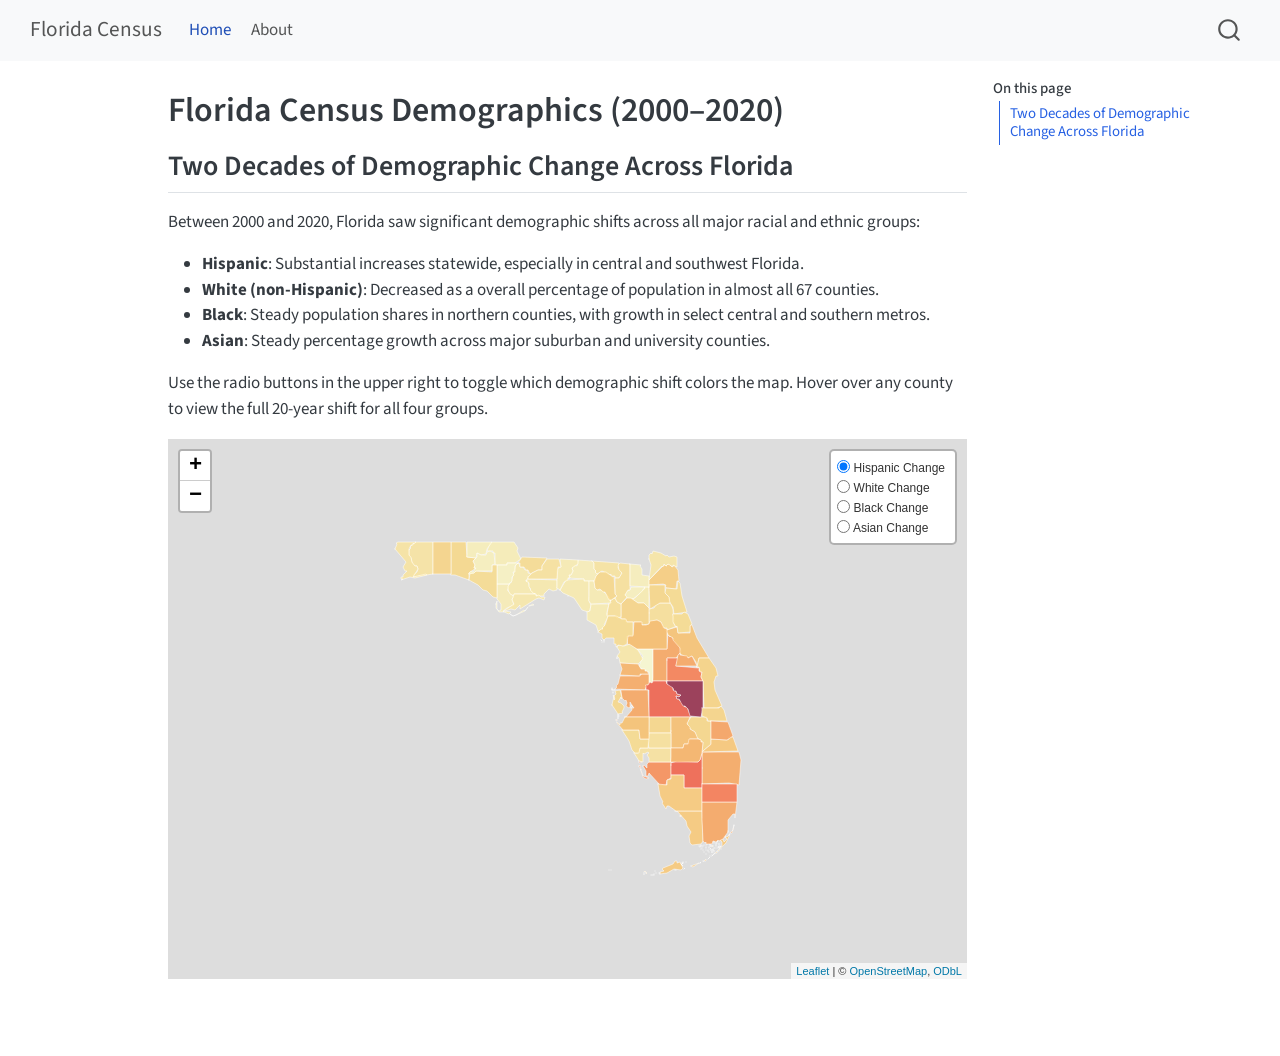
==== index.html @ df1e1cc3 "Built site for gh-pages" ====
<!DOCTYPE html>
<html xmlns="http://www.w3.org/1999/xhtml" lang="en" xml:lang="en"><head>

<meta charset="utf-8">
<meta name="generator" content="quarto-1.10.18">

<meta name="viewport" content="width=device-width, initial-scale=1.0, user-scalable=yes">


<title>Florida Census Demographics (2000–2020) – Florida Census</title>
<style>
/* Default styles provided by pandoc.
** See https://pandoc.org/MANUAL.html#variables-for-html for config info.
*/
span.smallcaps{font-variant: small-caps;}
div.columns{display: flex; gap: 1.5em;}
div.column{flex: auto;}
@media screen {
div.columns{gap: min(4vw, 1.5em);}
div.column{overflow-x: auto;}
}
div.hanging-indent{margin-left: 1.5em; text-indent: -1.5em;}
ul.task-list{list-style: none;}
ul.task-list li input[type="checkbox"] {
  width: 0.8em;
  margin: 0 0.8em 0.2em -1em; /* quarto-specific, see https://github.com/quarto-dev/quarto-cli/issues/4556 */ 
  vertical-align: middle;
}
</style>


<script src="site_libs/quarto-nav/quarto-nav.js"></script>
<script src="site_libs/quarto-nav/headroom.min.js"></script>
<script src="site_libs/clipboard/clipboard.min.js"></script>
<script src="site_libs/quarto-search/autocomplete.umd.js"></script>
<script src="site_libs/quarto-search/fuse.min.js"></script>
<script src="site_libs/quarto-search/quarto-search.js"></script>
<meta name="quarto:offset" content="./">
<script src="site_libs/quarto-html/quarto.js" type="module"></script>
<script src="site_libs/quarto-html/tabsets/tabsets.js" type="module"></script>
<script src="site_libs/quarto-html/popper.min.js"></script>
<script src="site_libs/quarto-html/tippy.umd.min.js"></script>
<script src="site_libs/quarto-html/anchor.min.js"></script>
<link href="site_libs/quarto-html/tippy.css" rel="stylesheet">
<link href="site_libs/quarto-html/quarto-syntax-highlighting-64a204ab8560d761af7679ceaba22944.css" rel="stylesheet" id="quarto-text-highlighting-styles">
<script src="site_libs/bootstrap/bootstrap.min.js"></script>
<link href="site_libs/bootstrap/bootstrap-icons.css" rel="stylesheet">
<link href="site_libs/bootstrap/bootstrap-5453c8eb392fbb9e83e403fa6f01b86a.min.css" rel="stylesheet" append-hash="true" id="quarto-bootstrap" data-mode="light">
<script id="quarto-search-options" type="application/json">{
  "location": "navbar",
  "copy-button": false,
  "collapse-after": 3,
  "panel-placement": "end",
  "type": "overlay",
  "limit": 50,
  "keyboard-shortcut": [
    "f",
    "/",
    "s"
  ],
  "show-item-context": false,
  "language": {
    "search-no-results-text": "No results",
    "search-matching-documents-text": "matching documents",
    "search-copy-link-title": "Copy link to search",
    "search-hide-matches-text": "Hide additional matches",
    "search-more-match-text": "more match in this document",
    "search-more-matches-text": "more matches in this document",
    "search-clear-button-title": "Clear",
    "search-text-placeholder": "",
    "search-detached-cancel-button-title": "Cancel",
    "search-submit-button-title": "Submit",
    "search-label": "Search"
  }
}</script>
<script src="site_libs/htmlwidgets-1.6.4/htmlwidgets.js"></script>
<script src="site_libs/jquery-3.6.0/jquery-3.6.0.min.js"></script>
<link href="site_libs/leaflet-1.3.1/leaflet.css" rel="stylesheet">
<script src="site_libs/leaflet-1.3.1/leaflet.js"></script>
<link href="site_libs/leafletfix-1.0.0/leafletfix.css" rel="stylesheet">
<script src="site_libs/proj4-2.6.2/proj4.min.js"></script>
<script src="site_libs/Proj4Leaflet-1.0.1/proj4leaflet.js"></script>
<link href="site_libs/rstudio_leaflet-1.3.1/rstudio_leaflet.css" rel="stylesheet">
<script src="site_libs/leaflet-binding-2.2.3/leaflet.js"></script>


<link rel="stylesheet" href="styles.css">
</head>

<body class="nav-fixed quarto-light">

<div id="quarto-search-results"></div>
  <header id="quarto-header" class="headroom fixed-top">
    <nav class="navbar navbar-expand-lg " data-bs-theme="dark">
      <div class="navbar-container container-fluid">
      <div class="navbar-brand-container mx-auto">
    <a class="navbar-brand" href="./index.html">
    <span class="navbar-title">Florida Census</span>
    </a>
  </div>
            <div id="quarto-search" class="" title="Search"></div>
          <button class="navbar-toggler" type="button" data-bs-toggle="collapse" data-bs-target="#navbarCollapse" aria-controls="navbarCollapse" role="menu" aria-expanded="false" aria-label="Toggle navigation" onclick="if (window.quartoToggleHeadroom) { window.quartoToggleHeadroom(); }">
  <span class="navbar-toggler-icon"></span>
</button>
          <div class="collapse navbar-collapse" id="navbarCollapse">
            <ul class="navbar-nav navbar-nav-scroll me-auto">
  <li class="nav-item">
    <a class="nav-link active" href="./index.html" aria-current="page"> 
<span class="menu-text">Home</span></a>
  </li>  
  <li class="nav-item">
    <a class="nav-link" href="./about.html"> 
<span class="menu-text">About</span></a>
  </li>  
</ul>
          </div> <!-- /navcollapse -->
            <div class="quarto-navbar-tools">
</div>
      </div> <!-- /container-fluid -->
    </nav>
</header>
<!-- content -->
<div id="quarto-content" class="quarto-container page-columns page-rows-contents page-layout-article page-navbar">
<!-- sidebar -->
<!-- margin-sidebar -->
    <div id="quarto-margin-sidebar" class="sidebar margin-sidebar">
        <nav id="TOC" role="doc-toc" class="toc-active">
    <h2 id="toc-title">On this page</h2>
   
  <ul>
  <li><a href="#two-decades-of-demographic-change-across-florida" id="toc-two-decades-of-demographic-change-across-florida" class="nav-link active" data-scroll-target="#two-decades-of-demographic-change-across-florida">Two Decades of Demographic Change Across Florida</a></li>
  </ul>
</nav>
    </div>
<!-- main -->
<main class="content" id="quarto-document-content">

<header id="title-block-header" class="quarto-title-block default">
<div class="quarto-title">
<h1 class="title">Florida Census Demographics (2000–2020)</h1>
</div>



<div class="quarto-title-meta">

    
  
    
  </div>
  


</header>


<section id="two-decades-of-demographic-change-across-florida" class="level2">
<h2 class="anchored" data-anchor-id="two-decades-of-demographic-change-across-florida">Two Decades of Demographic Change Across Florida</h2>
<p>Between 2000 and 2020, Florida saw significant demographic shifts across all major racial and ethnic groups:</p>
<ul>
<li><strong>Hispanic</strong>: Substantial increases statewide, especially in central and southwest Florida.</li>
<li><strong>White (non-Hispanic)</strong>: Decreased as a overall percentage of population in almost all 67 counties.</li>
<li><strong>Black</strong>: Steady population shares in northern counties, with growth in select central and southern metros.</li>
<li><strong>Asian</strong>: Steady percentage growth across major suburban and university counties.</li>
</ul>
<p>Use the radio buttons in the upper right to toggle which demographic shift colors the map. Hover over any county to view the full 20-year shift for all four groups.</p>
<div class="cell">
<div class="cell-output-display">
<div id="htmlwidget-0a361bae2a374ccc5a12" style="width:100%;height:540px;" class="leaflet html-widget"></div>
<script type="application/json" data-for="htmlwidget-0a361bae2a374ccc5a12">{"x":{"options":{"crs":{"crsClass":"L.CRS.EPSG3857","code":null,"proj4def":null,"projectedBounds":null,"options":{}}},"calls":[{"method":"addTiles","args":["https://{s}.tile.openstreetmap.org/{z}/{x}/{y}.png",null,null,{"minZoom":0,"maxZoom":18,"tileSize":256,"subdomains":"abc","errorTileUrl":"","tms":false,"noWrap":false,"zoomOffset":0,"zoomReverse":false,"opacity":1,"zIndex":1,"detectRetina":false,"attribution":"&copy; <a href=\"https://openstreetmap.org/copyright/\">OpenStreetMap<\/a>,  <a href=\"https://opendatacommons.org/licenses/odbl/\">ODbL<\/a>"}]},{"method":"addPolygons","args":[[[[{"lng":[-82.311697,-82.249815,-82.24799299999999,-82.21946,-82.18631999999999,-82.173113,-82.123879,-82.12364700000001,-82.11991999999999,-82.09516499999999,-82.040671,-82.040189,-82.01639,-82.016302,-82.00234500000001,-82.002212,-81.995662,-81.98877400000001,-81.965419,-81.96513899999999,-81.95419,-81.954182,-81.954148,-81.954121,-81.954122,-81.95413000000001,-81.954078,-81.954002,-81.953968,-81.953902,-81.95389299999999,-81.953855,-81.953754,-81.953615,-81.95348,-81.95346000000001,-81.953382,-81.953333,-81.953433,-81.953435,-81.953436,-81.953444,-81.95351700000001,-81.95352099999999,-81.95358,-81.953591,-81.953626,-81.953624,-81.95358,-81.95362799999999,-81.953624,-81.953672,-81.95363399999999,-81.953616,-81.953585,-81.95365700000001,-81.953793,-81.95379,-81.953788,-81.953784,-81.953661,-81.953996,-81.95399500000001,-81.95404499999999,-81.953925,-81.954334,-81.954373,-81.954353,-81.954341,-81.954342,-81.954365,-81.95449600000001,-81.954928,-81.95454599999999,-81.954072,-81.954222,-81.954247,-81.954814,-81.95526599999999,-81.95596500000001,-81.95607,-81.95616,-81.957641,-81.95780499999999,-81.960267,-81.96518500000001,-81.97172999999999,-81.973446,-81.974977,-81.976326,-81.977363,-81.978899,-81.985781,-81.98830599999999,-81.99032099999999,-81.99238800000001,-81.994703,-81.995698,-81.999199,-82.002425,-82.004221,-82.007642,-82.01038200000001,-82.01581,-82.016867,-82.017769,-82.01982099999999,-82.02056,-82.021699,-82.022476,-82.025474,-82.027235,-82.028097,-82.03253100000001,-82.03389199999999,-82.03531,-82.039283,-82.03989300000001,-82.04191400000001,-82.045489,-82.04831799999999,-82.052142,-82.05461,-82.055819,-82.055513,-82.055305,-82.05483,-82.054694,-82.054469,-82.05838199999999,-82.061671,-82.065178,-82.06778300000001,-82.07034299999999,-82.072517,-82.076149,-82.078548,-82.08056500000001,-82.08359400000001,-82.085824,-82.086876,-82.091921,-82.09498000000001,-82.096614,-82.09846400000001,-82.10015300000001,-82.103244,-82.104665,-82.107185,-82.10942300000001,-82.11219,-82.115061,-82.116873,-82.119073,-82.124707,-82.126296,-82.12863900000001,-82.129797,-82.13068800000001,-82.13150899999999,-82.131987,-82.13533099999999,-82.13505600000001,-82.135772,-82.135479,-82.136419,-82.138169,-82.137489,-82.138025,-82.143615,-82.145135,-82.149159,-82.151566,-82.155316,-82.156164,-82.15817800000001,-82.15748600000001,-82.159462,-82.162391,-82.165153,-82.16683500000001,-82.168206,-82.170512,-82.17294200000001,-82.172786,-82.176575,-82.177329,-82.180595,-82.18143000000001,-82.18316900000001,-82.184845,-82.18660300000001,-82.18804799999999,-82.187257,-82.186958,-82.187749,-82.18985000000001,-82.190417,-82.19199399999999,-82.192561,-82.19363300000001,-82.19654300000001,-82.198432,-82.198893,-82.200219,-82.20050500000001,-82.20137099999999,-82.20195,-82.20273400000001,-82.20419699999999,-82.20520999999999,-82.206121,-82.207009,-82.206957,-82.208184,-82.213724,-82.215298,-82.217253,-82.219284,-82.220568,-82.22127500000001,-82.22166799999999,-82.224057,-82.224929,-82.227559,-82.22775799999999,-82.228651,-82.233009,-82.232786,-82.234562,-82.23420299999999,-82.236659,-82.23818799999999,-82.239786,-82.24193099999999,-82.241564,-82.24332200000001,-82.24245500000001,-82.242902,-82.24633799999999,-82.247356,-82.24720000000001,-82.245803,-82.24606900000001,-82.247058,-82.248124,-82.250455,-82.252117,-82.25545099999999,-82.258375,-82.260155,-82.26069699999999,-82.25962199999999,-82.259927,-82.259636,-82.257508,-82.25675,-82.256811,-82.258459,-82.258511,-82.260858,-82.264145,-82.26700700000001,-82.2705,-82.273605,-82.274823,-82.274621,-82.274006,-82.271218,-82.26768800000001,-82.266537,-82.267771,-82.263052,-82.26160299999999,-82.260454,-82.259638,-82.25997,-82.257285,-82.25401599999999,-82.253575,-82.25076,-82.24994700000001,-82.248603,-82.249115,-82.250955,-82.25107199999999,-82.248926,-82.251026,-82.25114000000001,-82.24933799999999,-82.249207,-82.246268,-82.24192600000001,-82.239321,-82.238016,-82.236497,-82.234268,-82.232681,-82.23243100000001,-82.231357,-82.229647,-82.227874,-82.22440899999999,-82.22216899999999,-82.218591,-82.217759,-82.21735200000001,-82.216309,-82.214168,-82.21322000000001,-82.212636,-82.212039,-82.210702,-82.208145,-82.207314,-82.20617300000001,-82.203851,-82.201662,-82.199022,-82.195475,-82.18943899999999,-82.187252,-82.184809,-82.183361,-82.18306200000001,-82.18212,-82.182456,-82.184445,-82.186633,-82.188241,-82.188315,-82.186898,-82.18414799999999,-82.17850900000001,-82.17800099999999,-82.175842,-82.17084800000001,-82.16928900000001,-82.169141,-82.16977900000001,-82.172054,-82.174159,-82.17679200000001,-82.178909,-82.17930699999999,-82.17947599999999,-82.181206,-82.181465,-82.18276299999999,-82.182602,-82.183637,-82.185806,-82.18697299999999,-82.191213,-82.196074,-82.198583,-82.204977,-82.206568,-82.206701,-82.208647,-82.210836,-82.212231,-82.21796399999999,-82.219217,-82.221373,-82.22239999999999,-82.227501,-82.228812,-82.23195200000001,-82.23315700000001,-82.23622400000001,-82.236771,-82.23615700000001,-82.236958,-82.24014200000001,-82.24032800000001,-82.239183,-82.241838,-82.242529,-82.24441899999999,-82.246245,-82.251032,-82.25327299999999,-82.255152,-82.258081,-82.259417,-82.2621,-82.265659,-82.267645,-82.270066,-82.273585,-82.274265,-82.276248,-82.274731,-82.27609200000001,-82.277317,-82.280428,-82.282184,-82.282066,-82.28193,-82.284132,-82.284398,-82.286843,-82.288595,-82.28863,-82.289992,-82.29224600000001,-82.293927,-82.29594400000001,-82.294848,-82.296081,-82.297658,-82.302387,-82.30510599999999,-82.308701,-82.309791,-82.311268,-82.311697],"lat":[28.960391,28.96053,28.960308,28.960113,28.960008,28.95999,28.960186,28.960197,28.96006,28.960117,28.960116,28.96013,28.96014,28.960138,28.959939,28.959937,28.959921,28.95995,28.960043,28.960043,28.960053,28.958124,28.953535,28.949161,28.948984,28.939582,28.935167,28.929047,28.925802,28.920378,28.919683,28.916623,28.916028,28.90565,28.88726,28.886991,28.882139,28.878504,28.863732,28.86356,28.863438,28.861764,28.847917,28.847147,28.836434,28.83451,28.828879,28.823467,28.82094,28.82076,28.820568,28.810433,28.803184,28.799553,28.791247,28.785081,28.77026,28.769785,28.76953,28.76904,28.75533,28.748039,28.748028,28.729016,28.727816,28.700619,28.697007,28.687887,28.68253,28.680247,28.677034,28.655692,28.642426,28.619617,28.580684,28.571249,28.55169,28.52384,28.506832,28.447255,28.41416,28.41358,28.34518,28.308888,28.309228,28.308049,28.308356,28.308505,28.310171,28.309548,28.306676,28.305735,28.30532,28.307046,28.30983,28.314236,28.317927,28.318829,28.320313,28.320315,28.322082,28.323205,28.322145,28.323572,28.322654,28.323589,28.323177,28.323783,28.322479,28.323316,28.322871,28.323391,28.322147,28.320897,28.321134,28.320045,28.319094,28.320315,28.318907,28.318302,28.316327,28.315183,28.314077,28.312794,28.345696,28.390609,28.45868,28.478397,28.521367,28.525388,28.527215,28.530015,28.531435,28.531919,28.531478,28.529811,28.529183,28.528081,28.528181,28.527053,28.524615,28.52325,28.523618,28.524738,28.528888,28.530824,28.532952,28.53469,28.540896,28.543838,28.544063,28.542543,28.540694,28.540726,28.543353,28.544588,28.544941,28.54629,28.546384,28.548244,28.551319,28.556311,28.557829,28.558869,28.560239,28.562181,28.564047,28.565059,28.565516,28.565919,28.567791,28.570376,28.570593,28.572738,28.57335,28.571518,28.570148,28.569505,28.567965,28.564109,28.563981,28.566997,28.566067,28.566068,28.567031,28.567725,28.568412,28.568919,28.568037,28.568197,28.570267,28.568582,28.569463,28.57004,28.572417,28.573137,28.573501,28.572929,28.574822,28.573907,28.57487,28.57569,28.574188,28.573022,28.572668,28.572664,28.57233,28.572226,28.572167,28.572254,28.572259,28.572178,28.572045,28.571943,28.572054,28.575363,28.576908,28.580305,28.582654,28.586099,28.590124,28.593364,28.595446,28.596945,28.598432,28.599939,28.60074,28.600506,28.602849,28.605619,28.608662,28.610352,28.612525,28.613404,28.612998,28.614602,28.615989,28.618348,28.619165,28.620057,28.622528,28.623784,28.624695,28.626919,28.627182,28.629502,28.630099,28.629136,28.632695,28.633478,28.635044,28.636738,28.639647,28.641531,28.642605,28.644591,28.645646,28.64883,28.648676,28.64755,28.64698,28.648071,28.648131,28.650163,28.653797,28.656198,28.658911,28.660683,28.661378,28.660107,28.660712,28.662809,28.667634,28.669342,28.672195,28.677769,28.682723,28.686877,28.689624,28.692315,28.696439,28.699763,28.701494,28.703651,28.704867,28.705794,28.707403,28.709632,28.710931,28.713492,28.717393,28.718894,28.723782,28.724572,28.72557,28.728145,28.729287,28.730711,28.733312,28.736076,28.737375,28.737929,28.741059,28.741941,28.744022,28.74482,28.747751,28.748291,28.747378,28.747674,28.748395,28.751719,28.754063,28.755584,28.756874,28.757159,28.756639,28.757759,28.757308,28.760065,28.758969,28.759835,28.761771,28.763503,28.765778,28.768127,28.769269,28.770127,28.770388,28.771662,28.776783,28.779501,28.783321,28.78587,28.787321,28.787515,28.79019,28.791929,28.792954,28.796715,28.798188,28.799808,28.801727,28.802739,28.803316,28.806355,28.809173,28.813221,28.816997,28.821785,28.823626,28.825721,28.826313,28.826834,28.830212,28.83067,28.834748,28.837822,28.840029,28.841596,28.841889,28.842733,28.849558,28.850764,28.851829,28.852737,28.855211,28.855311,28.856582,28.858231,28.860583,28.861871,28.863595,28.86516,28.866785,28.867666,28.870016,28.874197,28.876813,28.877112,28.879408,28.881151,28.883178,28.884064,28.886352,28.886972,28.889272,28.890341,28.892028,28.895218,28.897216,28.899311,28.901668,28.903352,28.904674,28.910553,28.912636,28.914693,28.916376,28.917827,28.921295,28.923176,28.925582,28.928786,28.931687,28.935593,28.937239,28.937365,28.938397,28.941569,28.945725,28.949002,28.952263,28.952537,28.955558,28.957614,28.958428,28.960391]}]],[[{"lng":[-81.95616,-81.95607,-81.95596500000001,-81.95526599999999,-81.954814,-81.954247,-81.954222,-81.954072,-81.95454599999999,-81.954928,-81.95449600000001,-81.954365,-81.954342,-81.954341,-81.954353,-81.954373,-81.954334,-81.953925,-81.95404499999999,-81.95399500000001,-81.953996,-81.953661,-81.953784,-81.953788,-81.95379,-81.953793,-81.95365700000001,-81.953585,-81.953616,-81.95363399999999,-81.953672,-81.953624,-81.95362799999999,-81.95358,-81.953624,-81.953626,-81.953591,-81.95358,-81.95352099999999,-81.95351700000001,-81.953444,-81.953436,-81.953435,-81.953433,-81.953333,-81.953382,-81.95346000000001,-81.95348,-81.953615,-81.953754,-81.953855,-81.95389299999999,-81.953902,-81.953968,-81.954002,-81.954078,-81.95413000000001,-81.954122,-81.954121,-81.954148,-81.954182,-81.95419,-81.94954199999999,-81.94174700000001,-81.940894,-81.937584,-81.936059,-81.929148,-81.92743,-81.895973,-81.894542,-81.889819,-81.88327099999999,-81.874803,-81.854553,-81.842314,-81.84219400000001,-81.785347,-81.782331,-81.76165399999999,-81.734926,-81.719094,-81.696067,-81.690426,-81.681783,-81.658698,-81.65876799999999,-81.65903299999999,-81.659164,-81.659127,-81.65919700000001,-81.641143,-81.638696,-81.63955300000001,-81.640517,-81.640884,-81.640925,-81.64136499999999,-81.641812,-81.642025,-81.64191599999999,-81.640387,-81.638206,-81.63711000000001,-81.635707,-81.63388999999999,-81.634242,-81.63370999999999,-81.634811,-81.634428,-81.63399,-81.629389,-81.625878,-81.622748,-81.621681,-81.619303,-81.618173,-81.616179,-81.61521399999999,-81.615835,-81.615213,-81.61661700000001,-81.617356,-81.616834,-81.6146,-81.61472500000001,-81.612391,-81.61234,-81.610252,-81.604608,-81.599948,-81.59310000000001,-81.588824,-81.585526,-81.582579,-81.580215,-81.57823,-81.575813,-81.57205500000001,-81.570578,-81.564331,-81.56090500000001,-81.558074,-81.55714500000001,-81.555212,-81.554101,-81.553588,-81.554464,-81.553957,-81.551942,-81.548919,-81.546502,-81.544067,-81.542857,-81.540234,-81.53257600000001,-81.531465,-81.53105600000001,-81.531481,-81.529708,-81.52618200000001,-81.52387400000001,-81.52258,-81.52182000000001,-81.5236,-81.523573,-81.5226,-81.51982599999999,-81.51728799999999,-81.516093,-81.51469299999999,-81.51409200000001,-81.51289199999999,-81.509992,-81.507592,-81.506192,-81.50453400000001,-81.506333,-81.506739,-81.502797,-81.501576,-81.500316,-81.500486,-81.50147699999999,-81.502055,-81.50099299999999,-81.497483,-81.492001,-81.48884099999999,-81.48697,-81.484194,-81.48142,-81.475308,-81.472891,-81.47033,-81.467856,-81.466351,-81.46304600000001,-81.459158,-81.457262,-81.45679199999999,-81.45460799999999,-81.45438300000001,-81.45589099999999,-81.458218,-81.46048399999999,-81.460919,-81.460703,-81.459535,-81.457077,-81.455764,-81.455297,-81.45595400000001,-81.45528899999999,-81.454564,-81.452262,-81.446699,-81.445457,-81.441444,-81.438036,-81.43632100000001,-81.433757,-81.43221,-81.430558,-81.429401,-81.427544,-81.42579000000001,-81.423115,-81.420766,-81.418753,-81.415385,-81.41319300000001,-81.41149,-81.410923,-81.409896,-81.40844800000001,-81.40671,-81.40397,-81.402855,-81.400644,-81.395313,-81.394756,-81.394955,-81.395763,-81.39522700000001,-81.39343700000001,-81.392084,-81.387726,-81.387502,-81.38866899999999,-81.388189,-81.382546,-81.38077199999999,-81.379105,-81.37815399999999,-81.37693899999999,-81.37528399999999,-81.37281,-81.372298,-81.375289,-81.375674,-81.372955,-81.369626,-81.36441000000001,-81.361706,-81.358394,-81.355898,-81.354682,-81.35567399999999,-81.356874,-81.36076199999999,-81.362664,-81.363387,-81.364244,-81.367034,-81.369193,-81.369392,-81.36613,-81.36581,-81.36712900000001,-81.366817,-81.368089,-81.370633,-81.37077600000001,-81.368078,-81.363618,-81.361673,-81.359658,-81.35892,-81.359019,-81.360264,-81.360375,-81.359593,-81.355608,-81.353956,-81.354619,-81.359172,-81.359196,-81.35742,-81.35487500000001,-81.352966,-81.353685,-81.35522899999999,-81.35556,-81.35467800000001,-81.35321399999999,-81.349723,-81.35060300000001,-81.353499,-81.351467,-81.351435,-81.35437899999999,-81.35537100000001,-81.355147,-81.353323,-81.352767,-81.35199799999999,-81.354123,-81.357579,-81.359543,-81.35945100000001,-81.357035,-81.356667,-81.35902900000001,-81.36017099999999,-81.35753099999999,-81.35781900000001,-81.35650699999999,-81.35405900000001,-81.352788,-81.355755,-81.354758,-81.35483499999999,-81.355771,-81.357168,-81.358912,-81.361774,-81.364535,-81.366124,-81.36596400000001,-81.36537199999999,-81.363052,-81.364169,-81.36631199999999,-81.36694,-81.36629600000001,-81.36860799999999,-81.369692,-81.37238000000001,-81.374115,-81.37568400000001,-81.376006,-81.375013,-81.37691700000001,-81.379918,-81.38000700000001,-81.382008,-81.382965,-81.386304,-81.388068,-81.39012200000001,-81.39466,-81.398397,-81.398393,-81.400525,-81.403047,-81.403862,-81.40728799999999,-81.409232,-81.40911,-81.412004,-81.414377,-81.41575,-81.41684600000001,-81.41919900000001,-81.419555,-81.41885000000001,-81.418031,-81.418187,-81.415708,-81.415108,-81.41376200000001,-81.41400899999999,-81.41552900000001,-81.414682,-81.450197,-81.473598,-81.477368,-81.517267,-81.52739200000001,-81.52856300000001,-81.533131,-81.539202,-81.54332700000001,-81.543341,-81.547533,-81.559935,-81.573142,-81.576431,-81.59297100000001,-81.601304,-81.622337,-81.62464,-81.62484600000001,-81.63572499999999,-81.63807199999999,-81.64082500000001,-81.64469,-81.646513,-81.64771399999999,-81.646,-81.644762,-81.645169,-81.646546,-81.648957,-81.651028,-81.653209,-81.653947,-81.655941,-81.65626,-81.658597,-81.65856100000001,-81.658603,-81.658551,-81.65852,-81.658518,-81.658466,-81.65820600000001,-81.656946,-81.657168,-81.65719900000001,-81.656791,-81.653457,-81.649417,-81.648104,-81.649058,-81.65063499999999,-81.65197000000001,-81.652058,-81.651404,-81.652877,-81.657205,-81.657247,-81.657295,-81.65729899999999,-81.65729399999999,-81.65739600000001,-81.657281,-81.657273,-81.657292,-81.657296,-81.65739600000001,-81.657495,-81.657492,-81.657398,-81.65746,-81.657578,-81.65749,-81.65749599999999,-81.65743000000001,-81.65746300000001,-81.657399,-81.657263,-81.65718200000001,-81.657138,-81.657169,-81.657087,-81.657268,-81.664299,-81.67378100000001,-81.68301099999999,-81.70607699999999,-81.70660599999999,-81.739137,-81.76042099999999,-81.790727,-81.790887,-81.81890300000001,-81.857624,-81.857512,-81.940285,-81.957641,-81.95616],"lat":[28.41358,28.41416,28.447255,28.506832,28.52384,28.55169,28.571249,28.580684,28.619617,28.642426,28.655692,28.677034,28.680247,28.68253,28.687887,28.697007,28.700619,28.727816,28.729016,28.748028,28.748039,28.75533,28.76904,28.76953,28.769785,28.77026,28.785081,28.791247,28.799553,28.803184,28.810433,28.820568,28.82076,28.82094,28.823467,28.828879,28.83451,28.836434,28.847147,28.847917,28.861764,28.863438,28.86356,28.863732,28.878504,28.882139,28.886991,28.88726,28.90565,28.916028,28.916623,28.919683,28.920378,28.925802,28.929047,28.935167,28.939582,28.948984,28.949161,28.953535,28.958124,28.960053,28.960065,28.960006,28.960012,28.960039,28.960047,28.959999,28.960053,28.959913,28.960228,28.960078,28.960004,28.960322,28.95978,28.959891,28.961024,28.960871,28.960864,28.960932,28.96113,28.961104,28.960068,28.960195,28.960081,28.960345,28.966773,28.989593,29.000262,29.012484,29.04776,29.04776,29.04776,29.08111,29.1316,29.165,29.168809,29.205198,29.23975,29.269717,29.276766,29.273857,29.267431,29.263001,29.25861,29.25434,29.251678,29.250258,29.247267,29.246622,29.244779,29.239148,29.235884,29.232176,29.230168,29.22859,29.22628,29.22098,29.217137,29.217714,29.216394,29.214705,29.212696,29.210512,29.207636,29.20648,29.204181,29.202943,29.202565,29.200531,29.199757,29.198999,29.199264,29.200106,29.200256,29.20145,29.20175,29.20287,29.203352,29.201962,29.200581,29.20019,29.197402,29.193913,29.190526,29.189529,29.188034,29.185344,29.184647,29.184452,29.185061,29.184569,29.181081,29.180484,29.179194,29.177615,29.176919,29.175923,29.172334,29.17094,29.17035,29.169164,29.1677,29.166164,29.161005,29.158668,29.156031,29.152484,29.148275,29.144958,29.142558,29.138358,29.135558,29.132758,29.128259,29.126659,29.123711,29.117819,29.112184,29.106274,29.105118,29.102501,29.101338,29.099725,29.097802,29.096812,29.095671,29.095537,29.093193,29.092911,29.093136,29.093991,29.094442,29.09515,29.096796,29.097043,29.096703,29.095086,29.094224,29.091606,29.08755,29.083462,29.081984,29.080489,29.080203,29.078259,29.076632,29.074661,29.073462,29.072609,29.071548,29.068584,29.065944,29.063071,29.062363,29.061647,29.062323,29.061367,29.054789,29.050646,29.048035,29.046244,29.04442,29.044194,29.045346,29.045548,29.044812,29.042673,29.039421,29.037986,29.038356,29.037199,29.03505,29.032351,29.031267,29.031154,29.032543,29.032935,29.032469,29.029943,29.025152,29.024138,29.021213,29.019754,29.018668,29.019822,29.019979,29.016191,29.014454,29.01195,29.010689,29.008322,29.007395,29.00274,28.99894,28.998609,28.99924,28.99919,28.997143,28.995585,28.993999,28.993095,28.993207,28.992727,28.991399,28.989367,28.987047,28.984807,28.981591,28.979911,28.976775,28.974381,28.97004,28.968642,28.967969,28.968937,28.967446,28.962308,28.960855,28.958621,28.959694,28.959429,28.958851,28.957954,28.955407,28.955805,28.957104,28.956351,28.955945,28.954211,28.953721,28.95174,28.951113,28.951126,28.949575,28.948391,28.945815,28.944467,28.944825,28.947241,28.946246,28.944282,28.942504,28.941172,28.939582,28.939126,28.939641,28.938313,28.936809,28.934089,28.932841,28.931481,28.929929,28.928425,28.926441,28.923117,28.920651,28.920905,28.916842,28.913961,28.913178,28.911514,28.910538,28.908673,28.90665,28.903722,28.90041,28.898826,28.898458,28.896685,28.896602,28.895091,28.892607,28.890155,28.887149,28.887272,28.889808,28.890262,28.887755,28.884747,28.882859,28.879707,28.879096,28.88,28.879227,28.873602,28.872921,28.870536,28.8689,28.869764,28.866477,28.865901,28.862288,28.861142,28.858106,28.856477,28.85392,28.851994,28.849915,28.849898,28.849013,28.842106,28.841887,28.840668,28.838705,28.837176,28.83483,28.834769,28.833191,28.832476,28.830577,28.8275,28.826372,28.824569,28.818315,28.815181,28.810574,28.80816,28.806474,28.802576,28.797143,28.792604,28.789783,28.78589,28.785564,28.785655,28.785993,28.78619,28.786071,28.786069,28.786069,28.786068,28.786069,28.786086,28.786087,28.78607,28.78607,28.785969,28.785969,28.78597,28.78597,28.78597,28.785932,28.785921,28.785886,28.78586,28.78587,28.78587,28.785872,28.783911,28.781813,28.776027,28.772685,28.769812,28.766946,28.766137,28.766097,28.76745,28.768977,28.769792,28.766423,28.745827,28.740313,28.731279,28.695489,28.682844,28.676798,28.658942,28.60827,28.59517,28.592567,28.592384,28.590446,28.586466,28.58448,28.582456,28.58195,28.580151,28.577218,28.575116,28.570946,28.569827,28.563215,28.557002,28.553122,28.54838,28.547878,28.546294,28.546148,28.544729,28.543248,28.537156,28.522399,28.522191,28.514239,28.508814,28.488962,28.474163,28.450591,28.45006,28.449247,28.434142,28.384076,28.381087,28.376863,28.360978,28.347647,28.347098,28.347067,28.347024,28.34685,28.346603,28.346597,28.34645,28.346437,28.346413,28.361837,28.361712,28.361868,28.345965,28.345185,28.34518,28.41358]}]],[[{"lng":[-83.820463,-83.81997200000001,-83.820521,-83.81645,-83.815707,-83.814547,-83.81207999999999,-83.811133,-83.807624,-83.805874,-83.80300699999999,-83.801258,-83.798942,-83.79854400000001,-83.79722599999999,-83.794864,-83.79254400000001,-83.79116500000001,-83.79146299999999,-83.788876,-83.78926199999999,-83.788512,-83.787711,-83.78710700000001,-83.79062399999999,-83.791906,-83.793577,-83.793668,-83.795699,-83.79595399999999,-83.797614,-83.79663499999999,-83.79812200000001,-83.79953399999999,-83.799212,-83.802769,-83.80703699999999,-83.807559,-83.806808,-83.805087,-83.804086,-83.80456100000001,-83.80584,-83.806437,-83.808093,-83.80661600000001,-83.80692000000001,-83.806667,-83.804249,-83.80500000000001,-83.804607,-83.803787,-83.80165700000001,-83.80086900000001,-83.79834200000001,-83.795737,-83.794893,-83.795007,-83.79294,-83.792655,-83.791437,-83.78977,-83.78797400000001,-83.787452,-83.788471,-83.78839600000001,-83.786089,-83.783186,-83.780827,-83.779798,-83.773869,-83.77304599999999,-83.770673,-83.768405,-83.76615099999999,-83.764768,-83.76289199999999,-83.761008,-83.760887,-83.758403,-83.756709,-83.755212,-83.754948,-83.755836,-83.755819,-83.754464,-83.753906,-83.75328500000001,-83.75197900000001,-83.751496,-83.752072,-83.751304,-83.750136,-83.75107300000001,-83.748732,-83.74666499999999,-83.745696,-83.74318599999999,-83.740386,-83.73790099999999,-83.73719800000001,-83.736043,-83.733373,-83.733146,-83.730896,-83.727864,-83.727079,-83.72352100000001,-83.721711,-83.72230399999999,-83.722815,-83.72439300000001,-83.726776,-83.726371,-83.727672,-83.727692,-83.72833900000001,-83.72802299999999,-83.726241,-83.726838,-83.723944,-83.72450000000001,-83.72536599999999,-83.724907,-83.72796700000001,-83.728933,-83.728731,-83.727683,-83.72738699999999,-83.727889,-83.728081,-83.726412,-83.72725,-83.726966,-83.727653,-83.73110699999999,-83.73150800000001,-83.732803,-83.73352800000001,-83.73542,-83.735389,-83.736411,-83.73633599999999,-83.736954,-83.736656,-83.73466999999999,-83.733897,-83.731936,-83.72996999999999,-83.72739300000001,-83.72597500000001,-83.70435999999999,-83.70446699999999,-83.70429300000001,-83.67107300000001,-83.67048800000001,-83.637412,-83.637343,-83.624878,-83.621189,-83.62066799999999,-83.62072999999999,-83.606131,-83.604186,-83.604602,-83.60439100000001,-83.604401,-83.612122,-83.6117200011691,-83.611667,-83.5368725669464,-83.499876,-83.4799519792906,-83.4489439914454,-83.44889499999999,-83.440021,-83.42958400000001,-83.42947700000001,-83.4208370135666,-83.3901423109795,-83.390062,-83.37945999999999,-83.357703044293,-83.34101099999999,-83.3408517065097,-83.31187452253251,-83.31164699999999,-83.309455,-83.30924964701821,-83.309287,-83.30480900000001,-83.30184,-83.300691,-83.298828,-83.294848,-83.293119,-83.2899,-83.287046,-83.285967,-83.284505,-83.279128,-83.27564700000001,-83.272014,-83.272339,-83.27090699999999,-83.26910700000001,-83.26824499999999,-83.26831,-83.266908,-83.26690600000001,-83.267793,-83.267021,-83.263549,-83.262044,-83.25989199999999,-83.25824799999999,-83.25660000000001,-83.256619,-83.26127,-83.262421,-83.262733,-83.26165899999999,-83.25963400000001,-83.259789,-83.262224,-83.261937,-83.259585,-83.257918,-83.25684,-83.256016,-83.256023,-83.25841,-83.25988099999999,-83.260807,-83.254357,-83.2518,-83.247332,-83.24686699999999,-83.246934,-83.245803,-83.246008,-83.24735699999999,-83.249509,-83.24901199999999,-83.245698,-83.245048,-83.244027,-83.242424,-83.24100799999999,-83.239784,-83.238938,-83.239476,-83.242569,-83.243821,-83.246106,-83.244384,-83.24056400000001,-83.24076599999999,-83.24282700000001,-83.242199,-83.24067700000001,-83.240802,-83.24271400000001,-83.24409900000001,-83.24498699999999,-83.24323,-83.243945,-83.243611,-83.244005,-83.243644,-83.24190299999999,-83.243565,-83.243599,-83.23915599999999,-83.236009,-83.231689,-83.226907,-83.225866,-83.22304800000001,-83.22189400000001,-83.217797,-83.217804,-83.21957999999999,-83.219143,-83.217659,-83.22107800000001,-83.22278799999999,-83.22256400000001,-83.221495,-83.219497,-83.217658,-83.217482,-83.21878700000001,-83.22054799999999,-83.220686,-83.21981,-83.220174,-83.22208500000001,-83.222134,-83.220564,-83.218547,-83.218703,-83.219477,-83.221777,-83.22220799999999,-83.22008700000001,-83.217078,-83.215279,-83.213791,-83.210971,-83.209417,-83.207489,-83.207612,-83.206979,-83.206163,-83.204882,-83.2041,-83.19850599999999,-83.194777,-83.19244,-83.18920300000001,-83.186751,-83.183053,-83.18003299999999,-83.180314,-83.178453,-83.177898,-83.176682,-83.174791,-83.17503000000001,-83.177525,-83.178382,-83.178009,-83.17559900000001,-83.17387100000001,-83.17196300000001,-83.170969,-83.174359,-83.175622,-83.17794600000001,-83.180369,-83.18534,-83.19234299999999,-83.192869,-83.192891,-83.192121,-83.19207900000001,-83.193337,-83.19358800000001,-83.19207,-83.190057,-83.19121,-83.193507,-83.1983,-83.200052,-83.201396,-83.20325800000001,-83.204864,-83.20871,-83.210185,-83.212551,-83.212755,-83.21157599999999,-83.21082199999999,-83.20792,-83.208144,-83.2122,-83.21402399999999,-83.21435700000001,-83.21414900000001,-83.21033,-83.209924,-83.211939,-83.213145,-83.222514,-83.224829,-83.228016,-83.23100700000001,-83.233007,-83.2328,-83.231516,-83.23167100000001,-83.234661,-83.236498,-83.239965,-83.240199,-83.23690000000001,-83.236954,-83.23936,-83.247253,-83.24986199999999,-83.283153,-83.29056199999999,-83.29258900000001,-83.36726,-83.42737200000001,-83.43038,-83.433789,-83.46913000000001,-83.469267,-83.468768,-83.53203999999999,-83.547484,-83.578973,-83.58668900000001,-83.636827,-83.685464,-83.708172,-83.710841,-83.717479,-83.75966699999999,-83.776901,-83.78475,-83.815448,-83.820235,-83.818128,-83.818945,-83.821862,-83.820463],"lat":[30.309231,30.311276,30.313144,30.315044,30.317063,30.317636,30.31749,30.318327,30.317601,30.315795,30.315816,30.315343,30.317679,30.317042,30.318482,30.319306,30.319186,30.321907,30.322743,30.324318,30.326276,30.328198,30.328375,30.331672,30.333713,30.333878,30.335506,30.337273,30.338257,30.339329,30.341334,30.342339,30.343684,30.346072,30.346872,30.347845,30.348394,30.348728,30.349985,30.350999,30.353094,30.356165,30.357733,30.36223,30.364689,30.368015,30.370578,30.371689,30.373711,30.374956,30.376903,30.377586,30.377704,30.379849,30.382174,30.382146,30.383872,30.386081,30.386713,30.387889,30.389895,30.390219,30.389443,30.386685,30.384343,30.382206,30.380001,30.378863,30.380214,30.382053,30.382525,30.383294,30.383168,30.38195,30.382117,30.383134,30.383144,30.384418,30.38538,30.384901,30.386681,30.391774,30.393952,30.394843,30.396531,30.397241,30.398349,30.397178,30.398084,30.400112,30.401019,30.403344,30.404975,30.407598,30.410594,30.411551,30.413706,30.415752,30.421195,30.422427,30.423367,30.423505,30.424034,30.425782,30.427893,30.429142,30.432533,30.432941,30.43484,30.435355,30.442252,30.44554,30.44877,30.450249,30.451386,30.453222,30.45459,30.455772,30.45796,30.459119,30.461198,30.46565,30.467058,30.468563,30.470738,30.472733,30.474118,30.475092,30.47956,30.479873,30.483012,30.48465,30.485595,30.48775,30.489998,30.492315,30.495003,30.496014,30.498311,30.498618,30.501243,30.502072,30.504161,30.507569,30.508679,30.510378,30.513286,30.515073,30.518751,30.520598,30.523091,30.523021,30.524035,30.538094,30.53802,30.552901,30.552671,30.567471,30.567473,30.567351,30.578792,30.58198,30.582107,30.581916,30.610741,30.625202,30.638236,30.638736,30.6512579664548,30.651255,30.6475189916078,30.645671,30.6443965598844,30.6424131337381,30.64241,30.642023,30.641496,30.641519,30.6410398166854,30.6393374541368,30.639333,30.63868,30.637359270342,30.636346,30.6363364035491,30.6345907068301,30.634577,30.634417,30.6344048972559,30.632946,30.632081,30.630871,30.632487,30.632045,30.63233,30.628987,30.62912,30.629917,30.629681,30.62814,30.628696,30.628725,30.62724,30.625546,30.62324,30.622204,30.619948,30.618257,30.615063,30.613292,30.610874,30.608532,30.60337,30.599425,30.596665,30.591295,30.587434,30.5862,30.585035,30.583174,30.580955,30.577704,30.574256,30.573056,30.569942,30.568896,30.566812,30.565941,30.56298,30.562228,30.55937,30.558441,30.557377,30.552821,30.549131,30.546024,30.541043,30.540022,30.537386,30.535719,30.534528,30.53375,30.533535,30.531636,30.531215,30.530778,30.525449,30.52528,30.524269,30.520296,30.518022,30.515108,30.516489,30.513535,30.512457,30.511211,30.505932,30.504952,30.502152,30.49708,30.494417,30.49334,30.492774,30.492963,30.492056,30.488656,30.48405,30.482243,30.479619,30.47873,30.478201,30.475377,30.472984,30.472662,30.471006,30.470163,30.468605,30.468021,30.464795,30.464263,30.464226,30.463561,30.462016,30.459047,30.455857,30.454254,30.452097,30.449872,30.448896,30.44894,30.448415,30.44677,30.446192,30.443976,30.443026,30.44035,30.43917,30.436825,30.435673,30.433562,30.42784,30.425889,30.425367,30.425686,30.423531,30.422484,30.418726,30.418257,30.420691,30.421582,30.420976,30.419443,30.415727,30.413023,30.412141,30.412136,30.414869,30.415853,30.416946,30.415263,30.413571,30.412932,30.411239,30.41016,30.408199,30.40413,30.402137,30.399853,30.398314,30.396887,30.395225,30.393165,30.392147,30.391009,30.391479,30.38944,30.385225,30.38449,30.384455,30.384139,30.382402,30.379989,30.374846,30.374032,30.367782,30.365675,30.363696,30.360467,30.357821,30.354941,30.352239,30.351153,30.34999,30.348279,30.348365,30.350078,30.351088,30.351222,30.350533,30.349295,30.345851,30.344341,30.34107,30.336572,30.331872,30.33028,30.325727,30.322581,30.319834,30.319053,30.313932,30.311878,30.307965,30.306951,30.30317,30.301966,30.299326,30.295303,30.29202,30.289387,30.286452,30.283817,30.27833,30.274238,30.268211,30.266698,30.262897,30.261628,30.260408,30.26067,30.260353,30.260252,30.260406,30.260526,30.26044,30.260806,30.26074,30.260169,30.26034,30.260351,30.304212,30.304386,30.30391,30.30391,30.303595,30.30401,30.303687,30.303591,30.303697,30.303547,30.303771,30.303627,30.303536,30.30352,30.30354,30.304277,30.305935,30.307397,30.309231]}]],[[{"lng":[-81.680903,-81.6581,-81.64316700000001,-81.573626,-81.554124,-81.54893,-81.521764,-81.518045,-81.509772,-81.50823099999999,-81.50798899999999,-81.463938,-81.461123,-81.450892,-81.44695400000001,-81.445886,-81.444171,-81.44321600000001,-81.441545,-81.44034600000001,-81.44082899999999,-81.440276,-81.439849,-81.43773899999999,-81.43530699999999,-81.433583,-81.433992,-81.43454,-81.433573,-81.43169399999999,-81.429439,-81.426901,-81.424691,-81.422945,-81.420745,-81.41909699999999,-81.417664,-81.417293,-81.41728999999999,-81.407376,-81.401839,-81.367113,-81.36320499999999,-81.355509,-81.333417,-81.32981700000001,-81.268404,-81.267628,-81.25024000000001,-81.22716,-81.20945,-81.208326,-81.20000400000001,-81.195797,-81.17658400000001,-81.164259,-81.155372,-81.150081,-81.150222,-81.150384,-81.15097400000001,-81.15255000000001,-81.152625,-81.152629,-81.152669,-81.152558,-81.152576,-81.15266699999999,-81.152857,-81.15379,-81.154659,-81.154526,-81.15534100000001,-81.155416,-81.15588099999999,-81.148152,-81.148731,-81.129385,-81.11023900000001,-81.107732,-81.107722,-81.10706,-81.105631,-81.10320400000001,-81.1019097824214,-81.101596,-81.09420830142049,-81.0772710764726,-81.0735898926357,-81.0706513001229,-81.0705169915535,-81.0678436830005,-81.0639488712215,-81.0607271370756,-81.0599896508769,-81.0592214262611,-81.0589178813044,-81.05886998624401,-81.0581068465255,-81.05705481396799,-81.05625512140151,-81.055646956483,-81.0543012669047,-81.05107062811931,-81.0466885084961,-81.046678,-81.04354373299449,-81.0430736157341,-81.03889508723471,-81.0376547963629,-81.0358854642791,-81.03312026378219,-81.027086979169,-81.02699267465999,-81.0204934356216,-81.0204207719384,-81.0193686808464,-81.0139447654654,-81.0098300594945,-81.006219752508,-81.0027284651526,-81.0027129768317,-81.0026621198234,-80.9988650485346,-80.9988196913241,-80.9954231154303,-80.9930115106427,-80.992962264833,-80.98451950200121,-80.9828127142428,-80.9824864936099,-80.98243361516811,-80.97499684025721,-80.9693179288563,-80.9680282240498,-80.966176,-80.96481545429791,-80.9625320045125,-80.9597658964878,-80.9596967482352,-80.9511130580501,-80.94437600000001,-80.9427675547046,-80.93829706571429,-80.9309923476456,-80.929939,-80.92409884678349,-80.9190498609717,-80.917877,-80.9144001095955,-80.9141635929136,-80.9135103178197,-80.9133947046144,-80.912222,-80.909586,-80.907275,-80.9053880356027,-80.90461297175951,-80.89406384452001,-80.89308699999999,-80.8893524431888,-80.8892815595525,-80.8873268740245,-80.8821629609042,-80.877994,-80.87707931110489,-80.8763659184544,-80.8661371729626,-80.80437258668429,-80.80408454491599,-80.8012418557577,-80.7907666480349,-80.79057929683719,-80.787021,-80.739857,-80.7329248249869,-80.80587300000001,-80.806763,-80.842922,-80.882733,-80.899304,-80.899593,-80.94400899999999,-80.96015800000001,-80.967895,-80.967296,-80.965311,-80.964929,-80.964747,-80.964688,-80.964466,-80.967243,-80.97422400000001,-80.98042599999999,-80.98725,-80.989885,-80.99040599999999,-80.990011,-80.987347,-80.986941,-80.988557,-80.988347,-80.989073,-80.989637,-80.994218,-80.99612,-80.998502,-80.999668,-80.998221,-80.998177,-80.999999,-81.002443,-81.007099,-81.007047,-81.005106,-81.00257499999999,-81.00130900000001,-81.00122500000001,-81.003292,-81.00308699999999,-81.00452300000001,-81.005821,-81.005904,-81.00826600000001,-81.008432,-81.007231,-81.011042,-81.01406900000001,-81.020477,-81.021287,-81.021169,-81.02162300000001,-81.0213,-81.019946,-81.019972,-81.01702299999999,-81.01637700000001,-81.01664599999999,-81.020449,-81.020397,-81.021446,-81.023506,-81.02751000000001,-81.033355,-81.034741,-81.03552999999999,-81.035263,-81.03385,-81.034339,-81.037554,-81.038828,-81.03816,-81.036393,-81.03604199999999,-81.037221,-81.041443,-81.040707,-81.041596,-81.057683,-81.06111,-81.061091,-81.060562,-81.053087,-81.055525,-81.05664400000001,-81.05706000000001,-81.059173,-81.063365,-81.06744500000001,-81.067733,-81.066245,-81.066149,-81.067413,-81.070645,-81.07315699999999,-81.074741,-81.075349,-81.07608500000001,-81.078165,-81.07974900000001,-81.083173,-81.08525400000001,-81.08698200000001,-81.08931800000001,-81.090934,-81.091942,-81.09328600000001,-81.09482199999999,-81.096006,-81.097331,-81.098726,-81.099478,-81.102966,-81.103894,-81.10423,-81.10575,-81.111718,-81.113446,-81.115126,-81.11829400000001,-81.120502,-81.122134,-81.124182,-81.126237,-81.126499,-81.12526099999999,-81.123142,-81.123687,-81.12484000000001,-81.13040700000001,-81.131191,-81.129767,-81.129175,-81.12928700000001,-81.130263,-81.133543,-81.138375,-81.140407,-81.138903,-81.137255,-81.135639,-81.136167,-81.137863,-81.14435899999999,-81.14891900000001,-81.153944,-81.156392,-81.160376,-81.164328,-81.167112,-81.169736,-81.170984,-81.17080799999999,-81.171588,-81.177576,-81.177892,-81.17746200000001,-81.17893599999999,-81.181241,-81.18058600000001,-81.179513,-81.180137,-81.180999,-81.183198,-81.18429500000001,-81.186331,-81.18817,-81.190437,-81.19133600000001,-81.19219099999999,-81.195021,-81.19656000000001,-81.197778,-81.198707,-81.203644,-81.204768,-81.208035,-81.20913400000001,-81.21018100000001,-81.210442,-81.210452,-81.212636,-81.213717,-81.21431200000001,-81.216345,-81.216742,-81.216002,-81.215898,-81.21863500000001,-81.221345,-81.224627,-81.22287,-81.222874,-81.225678,-81.24997,-81.25478699999999,-81.27298,-81.289485,-81.30409,-81.30957100000001,-81.319796,-81.32057,-81.323391,-81.32423799999999,-81.324619,-81.32993,-81.333483,-81.339051,-81.34154700000001,-81.34490700000001,-81.347627,-81.352491,-81.35802700000001,-81.35933900000001,-81.359627,-81.3583,-81.35565699999999,-81.355019,-81.355003,-81.35348399999999,-81.35111499999999,-81.35212300000001,-81.353691,-81.35793099999999,-81.363483,-81.36465099999999,-81.364571,-81.363035,-81.36047499999999,-81.360668,-81.365292,-81.36694,-81.36631199999999,-81.364169,-81.363052,-81.36537199999999,-81.36596400000001,-81.366124,-81.364535,-81.361774,-81.358912,-81.357168,-81.355771,-81.35483499999999,-81.354758,-81.355755,-81.352788,-81.35405900000001,-81.35650699999999,-81.35781900000001,-81.35753099999999,-81.36017099999999,-81.35902900000001,-81.356667,-81.357035,-81.35945100000001,-81.359543,-81.357579,-81.354123,-81.35199799999999,-81.352767,-81.353323,-81.355147,-81.35537100000001,-81.35437899999999,-81.351435,-81.351467,-81.353499,-81.35060300000001,-81.349723,-81.35321399999999,-81.35467800000001,-81.35556,-81.35522899999999,-81.353685,-81.352966,-81.35487500000001,-81.35742,-81.359196,-81.359172,-81.354619,-81.353956,-81.355608,-81.359593,-81.360375,-81.360264,-81.359019,-81.35892,-81.359658,-81.361673,-81.363618,-81.368078,-81.37077600000001,-81.370633,-81.368089,-81.366817,-81.36712900000001,-81.36581,-81.36613,-81.369392,-81.369193,-81.367034,-81.364244,-81.363387,-81.362664,-81.36076199999999,-81.356874,-81.35567399999999,-81.354682,-81.355898,-81.358394,-81.361706,-81.36441000000001,-81.369626,-81.372955,-81.375674,-81.375289,-81.372298,-81.37281,-81.37528399999999,-81.37693899999999,-81.37815399999999,-81.379105,-81.38077199999999,-81.382546,-81.388189,-81.38866899999999,-81.387502,-81.387726,-81.392084,-81.39343700000001,-81.39522700000001,-81.395763,-81.394955,-81.394756,-81.395313,-81.400644,-81.402855,-81.40397,-81.40671,-81.40844800000001,-81.409896,-81.410923,-81.41149,-81.41319300000001,-81.415385,-81.418753,-81.420766,-81.423115,-81.42579000000001,-81.427544,-81.429401,-81.430558,-81.43221,-81.433757,-81.43632100000001,-81.438036,-81.441444,-81.445457,-81.446699,-81.452262,-81.454564,-81.45528899999999,-81.45595400000001,-81.455297,-81.455764,-81.457077,-81.459535,-81.460703,-81.460919,-81.46048399999999,-81.458218,-81.45589099999999,-81.45438300000001,-81.45460799999999,-81.45679199999999,-81.457262,-81.459158,-81.46304600000001,-81.466351,-81.467856,-81.47033,-81.472891,-81.475308,-81.48142,-81.484194,-81.48697,-81.48884099999999,-81.492001,-81.497483,-81.50099299999999,-81.502055,-81.50147699999999,-81.500486,-81.500316,-81.501576,-81.502797,-81.506739,-81.506333,-81.50453400000001,-81.506192,-81.507592,-81.509992,-81.51289199999999,-81.51409200000001,-81.51469299999999,-81.516093,-81.51728799999999,-81.51982599999999,-81.5226,-81.523573,-81.5236,-81.52182000000001,-81.52258,-81.52387400000001,-81.52618200000001,-81.529708,-81.531481,-81.53105600000001,-81.531465,-81.53257600000001,-81.540234,-81.542857,-81.544067,-81.546502,-81.548919,-81.551942,-81.553957,-81.554464,-81.553588,-81.554101,-81.555212,-81.55714500000001,-81.558074,-81.56090500000001,-81.564331,-81.570578,-81.57205500000001,-81.575813,-81.57823,-81.580215,-81.582579,-81.585526,-81.588824,-81.59310000000001,-81.599948,-81.604608,-81.610252,-81.61234,-81.612391,-81.61472500000001,-81.6146,-81.616834,-81.617356,-81.61661700000001,-81.615213,-81.615835,-81.61521399999999,-81.616179,-81.618173,-81.619303,-81.621681,-81.622748,-81.625878,-81.629389,-81.63399,-81.634428,-81.634811,-81.63370999999999,-81.634242,-81.63388999999999,-81.635707,-81.63711000000001,-81.638206,-81.640387,-81.64191599999999,-81.645303,-81.646507,-81.647774,-81.648507,-81.648438,-81.65213900000001,-81.653569,-81.655677,-81.660059,-81.661383,-81.66430800000001,-81.667885,-81.672134,-81.673264,-81.675523,-81.67958400000001,-81.680903],"lat":[29.32443,29.329552,29.333047,29.348709,29.353396,29.354482,29.362194,29.361868,29.363855,29.364419,29.364511,29.375316,29.375794,29.378464,29.380291,29.380142,29.38247,29.382937,29.385083,29.385336,29.387366,29.388274,29.391438,29.3936,29.395256,29.398166,29.398552,29.399294,29.399767,29.399663,29.397103,29.396851,29.397318,29.400448,29.399645,29.321384,29.269302,29.261222,29.261156,29.261146,29.261202,29.261693,29.261666,29.261896,29.262251,29.26228,29.263182,29.263193,29.26342,29.263703,29.264061,29.264284,29.264416,29.264783,29.265293,29.265603,29.265825,29.265957,29.270561,29.275887,29.29509,29.346524,29.348986,29.349125,29.350407,29.351337,29.351842,29.353902,29.358175,29.38289,29.392988,29.394852,29.403763,29.404584,29.410954,29.411846,29.416788,29.421654,29.426989,29.426998,29.426988,29.426951,29.427008,29.426958,29.4270547299613,29.426378,29.4104341416833,29.3738808481315,29.3659362530858,29.3595942912189,29.3593044314233,29.353534995604,29.345129356621,29.3381763289354,29.3365847134497,29.3349267594471,29.3342716599287,29.3341682945776,29.3325213146126,29.3302508567887,29.3285249898166,29.3272124707433,29.324308253179,29.3173360078291,29.3078786790484,29.307856,29.3016306048905,29.3006968408913,29.2923972956261,29.2899337847911,29.2864194730613,29.2809271312728,29.2689436019628,29.2687562909174,29.2558472659828,29.2557029387328,29.2536132371448,29.2428400591645,29.2346672805263,29.2274963574945,29.2205618355824,29.2205310721162,29.2204300580767,29.2128881769954,29.2127980868544,29.2060516842917,29.2012616671602,29.2011638533421,29.1843945307693,29.1810044468531,29.1803564955684,29.1802514664843,29.1654802737046,29.1542006133562,29.1516389547672,29.14796,29.1456446383026,29.1417586885968,29.137051356413,29.136933680678,29.1223260512203,29.110861,29.1087168890552,29.1027575789064,29.0930201473602,29.091616,29.0852296941696,29.0797085432115,29.078426,29.0756746145782,29.0754874506257,29.0749704911128,29.0748790023252,29.073951,29.070925,29.064262,29.0606289152494,29.0591366387479,29.0388257768362,29.036945,29.0306710039419,29.0305519205601,29.0272680799554,29.0185927880268,29.011589,29.010218339098,29.0091493205288,28.993821549963,28.9012673449217,28.9008357144602,28.896575946022,28.8808788519128,28.8805981062264,28.875266,28.801569,28.7912445868159,28.791246,28.791325,28.791148,28.791201,28.790968,28.790965,28.790459,28.790281,28.790197,28.764537,28.667132,28.626977,28.62444,28.61339,28.612992,28.612694,28.612671,28.613077,28.612997,28.613926,28.616522,28.617119,28.617257,28.618298,28.621924,28.623542,28.624748,28.624767,28.621649,28.624124,28.626062,28.628096,28.629592,28.630583,28.630275,28.631404,28.636326,28.637108,28.638894,28.639862,28.639527,28.641053,28.64496,28.648129,28.649518,28.651807,28.653172,28.65875,28.660138,28.663451,28.66808,28.670345,28.673218,28.674253,28.677586,28.682893,28.685242,28.687259,28.688548,28.690086,28.691221,28.693037,28.697811,28.699575,28.701143,28.702539,28.704577,28.708065,28.709387,28.712221,28.714178,28.716712,28.71908,28.720223,28.72159,28.722682,28.722534,28.724104,28.725427,28.726662,28.728343,28.730311,28.745119,28.750001,28.756744,28.761994,28.773557,28.784839,28.787166,28.790446,28.794941,28.799437,28.803037,28.805261,28.808061,28.810077,28.812989,28.814909,28.814861,28.816301,28.818509,28.819325,28.819245,28.816925,28.815629,28.815949,28.818285,28.820541,28.823517,28.824653,28.824797,28.823853,28.822093,28.82153,28.821917,28.823181,28.824413,28.825325,28.827853,28.828541,28.828221,28.826733,28.826141,28.826477,28.825677,28.823693,28.822285,28.821441,28.82043,28.819323,28.814125,28.811981,28.810655,28.806989,28.805741,28.804253,28.802253,28.799454,28.798542,28.798446,28.79739,28.795966,28.794862,28.794926,28.793502,28.792222,28.791294,28.791566,28.792206,28.791422,28.791774,28.790862,28.789438,28.78731,28.783614,28.78315,28.785006,28.786031,28.78587,28.78511,28.78292,28.781886,28.782872,28.785957,28.790272,28.795258,28.79661,28.797468,28.796992,28.794681,28.793773,28.794545,28.795673,28.795188,28.792302,28.791845,28.792343,28.794477,28.796779,28.798764,28.801762,28.802115,28.802322,28.802313,28.802453,28.803275,28.804212,28.80753,28.808302,28.810403,28.811687,28.814423,28.816984,28.82034,28.821585,28.825919,28.826862,28.832453,28.833106,28.833233,28.833699,28.834089,28.834434,28.834564,28.834532,28.834596,28.837309,28.837623,28.83767,28.839038,28.840398,28.845181,28.847053,28.846333,28.846221,28.847229,28.847804,28.84894,28.8503,28.851929,28.853341,28.854572,28.857996,28.859201,28.858108,28.862316,28.8631,28.864028,28.864732,28.865692,28.867436,28.869899,28.870523,28.872459,28.876523,28.879227,28.88,28.879096,28.879707,28.882859,28.884747,28.887755,28.890262,28.889808,28.887272,28.887149,28.890155,28.892607,28.895091,28.896602,28.896685,28.898458,28.898826,28.90041,28.903722,28.90665,28.908673,28.910538,28.911514,28.913178,28.913961,28.916842,28.920905,28.920651,28.923117,28.926441,28.928425,28.929929,28.931481,28.932841,28.934089,28.936809,28.938313,28.939641,28.939126,28.939582,28.941172,28.942504,28.944282,28.946246,28.947241,28.944825,28.944467,28.945815,28.948391,28.949575,28.951126,28.951113,28.95174,28.953721,28.954211,28.955945,28.956351,28.957104,28.955805,28.955407,28.957954,28.958851,28.959429,28.959694,28.958621,28.960855,28.962308,28.967446,28.968937,28.967969,28.968642,28.97004,28.974381,28.976775,28.979911,28.981591,28.984807,28.987047,28.989367,28.991399,28.992727,28.993207,28.993095,28.993999,28.995585,28.997143,28.99919,28.99924,28.998609,28.99894,29.00274,29.007395,29.008322,29.010689,29.01195,29.014454,29.016191,29.019979,29.019822,29.018668,29.019754,29.021213,29.024138,29.025152,29.029943,29.032469,29.032935,29.032543,29.031154,29.031267,29.032351,29.03505,29.037199,29.038356,29.037986,29.039421,29.042673,29.044812,29.045548,29.045346,29.044194,29.04442,29.046244,29.048035,29.050646,29.054789,29.061367,29.062323,29.061647,29.062363,29.063071,29.065944,29.068584,29.071548,29.072609,29.073462,29.074661,29.076632,29.078259,29.080203,29.080489,29.081984,29.083462,29.08755,29.091606,29.094224,29.095086,29.096703,29.097043,29.096796,29.09515,29.094442,29.093991,29.093136,29.092911,29.093193,29.095537,29.095671,29.096812,29.097802,29.099725,29.101338,29.102501,29.105118,29.106274,29.112184,29.117819,29.123711,29.126659,29.128259,29.132758,29.135558,29.138358,29.142558,29.144958,29.148275,29.152484,29.156031,29.158668,29.161005,29.166164,29.1677,29.169164,29.17035,29.17094,29.172334,29.175923,29.176919,29.177615,29.179194,29.180484,29.181081,29.184569,29.185061,29.184452,29.184647,29.185344,29.188034,29.189529,29.190526,29.193913,29.197402,29.20019,29.200581,29.201962,29.203352,29.20287,29.20175,29.20145,29.200256,29.200106,29.199264,29.198999,29.199757,29.200531,29.202565,29.202943,29.204181,29.20648,29.207636,29.210512,29.212696,29.214705,29.216394,29.217714,29.217137,29.22098,29.22628,29.22859,29.230168,29.232176,29.235884,29.239148,29.244779,29.246622,29.247267,29.250258,29.251678,29.25434,29.25861,29.263001,29.267431,29.273857,29.276766,29.281292,29.284357,29.286008,29.288352,29.290173,29.296352,29.29737,29.29994,29.29916,29.299732,29.299892,29.301488,29.305274,29.306644,29.310628,29.320157,29.32443]}]],[[{"lng":[-80.886014,-80.885818,-80.885954,-80.885972,-80.885969,-80.885965,-80.88588900000001,-80.885639,-80.61806300000001,-80.611424,-80.580237,-80.53022199999999,-80.483214,-80.482405,-80.443787,-80.38469000000001,-80.37483899999999,-80.34724300000001,-80.34044,-80.305105,-80.28742800000001,-80.255831,-80.25474,-80.22312700000001,-80.190639,-80.170462,-80.167843,-80.167298,-80.16710999999999,-80.16666499999999,-80.166455,-80.158102,-80.150069,-80.14200700000001,-80.14191700000001,-80.14188,-80.14176,-80.141758,-80.13970500000001,-80.135711,-80.126265,-80.12567799999999,-80.121071,-80.110359,-80.11011499999999,-80.10891700000001,-80.10201600000001,-80.101614,-80.101446,-80.101305,-80.101153,-80.10106399999999,-80.097182,-80.09521100000001,-80.094199,-80.09066300000001,-80.089626,-80.088369,-80.08741000000001,-80.087262,-80.086688,-80.08385800000001,-80.083263,-80.079948827411,-80.078224809128,-80.0778635520066,-80.0774500077184,-80.07736877229971,-80.076584,-80.0756765194398,-80.0742706754783,-80.073964,-80.0727902685573,-80.07131267661561,-80.070616,-80.0708399042052,-80.071133794655,-80.071425,-80.0711311198267,-80.0709590676545,-80.068528,-80.06732129258511,-80.066800168475,-80.066715,-80.06670771306869,-80.0667059000881,-80.0661809677071,-80.0653655167588,-80.0650611473977,-80.06260544424541,-80.061357,-80.057717582853,-80.0568968963284,-80.05687383787971,-80.0568271449187,-80.05359799999999,-80.0530774658929,-80.0507524020373,-80.04872237963031,-80.0484746345859,-80.04642618586109,-80.046263,-80.0462255385049,-80.0446541388641,-80.0408835392919,-80.04059575266059,-80.03971105823619,-80.03588739079269,-80.0355952960568,-80.0316003182447,-80.031362,-80.0313805855662,-80.03147199999999,-80.0318480801792,-80.03233,-80.031372,-80.031482174082,-80.031965,-80.035644,-80.0358111881491,-80.037462,-80.0363369158501,-80.0361985245287,-80.035732,-80.034762,-80.034885,-80.034722718929,-80.0344690597657,-80.034417,-80.0339969872682,-80.033162,-80.03314717341991,-80.03312738030471,-80.033095,-80.033101993793,-80.033828,-80.03455200000001,-80.035763,-80.03582439103511,-80.0358859338845,-80.0358883633686,-80.0361944258477,-80.03663185042249,-80.0369279304641,-80.036965,-80.036846,-80.0366938184693,-80.03645201294439,-80.03610313914891,-80.0360943482375,-80.03601399999999,-80.03603592502741,-80.036158,-80.0362965053714,-80.0364914128952,-80.0368266707641,-80.0368859468396,-80.0373117812691,-80.0374575942576,-80.03748370643341,-80.0375189247399,-80.037670849591,-80.0386706741005,-80.03886300000001,-80.04162700000001,-80.042063,-80.04215467496959,-80.0421827312438,-80.0423732008086,-80.0437876030324,-80.044899,-80.0502309192256,-80.050363,-80.0504252965646,-80.0507011785826,-80.05108391488621,-80.05136170424529,-80.05562885191679,-80.0578350691282,-80.058812,-80.05869522210941,-80.05856300000001,-80.059809,-80.061643,-80.06172134076461,-80.06201887048481,-80.0622520886331,-80.065332,-80.0656091354365,-80.06630699999999,-80.0663506962007,-80.0666023953699,-80.0672868732521,-80.0675099003612,-80.067555,-80.0678333210426,-80.0683280286766,-80.0692516050557,-80.06997656143081,-80.070564,-80.0714616058431,-80.072264,-80.0734542618831,-80.0748372451019,-80.075733,-80.07938300000001,-80.080522,-80.080612,-80.087907,-80.088807,-80.089499,-80.090778,-80.090909,-80.092046,-80.09563300000001,-80.096367,-80.098268,-80.098823,-80.099141,-80.098535,-80.09924100000001,-80.101923,-80.10727300000001,-80.117036,-80.120125,-80.128334,-80.12866200000001,-80.136854,-80.15344899999999,-80.15358000000001,-80.169785,-80.17014899999999,-80.170332,-80.18556599999999,-80.186594,-80.190105,-80.202478,-80.20293700000001,-80.203064,-80.204083,-80.212653,-80.21886499999999,-80.219748,-80.22362200000001,-80.22736399999999,-80.234723,-80.24977,-80.25122500000001,-80.296881,-80.297062,-80.297139,-80.297112,-80.296986,-80.297471,-80.53590699999999,-80.53780399999999,-80.53989900000001,-80.776402,-80.88128500000001,-80.881833,-80.88191500000001,-80.880017,-80.883088,-80.882975,-80.884153,-80.88427799999999,-80.884998,-80.885772,-80.88601300000001,-80.886014],"lat":[26.652887,26.696058,26.738636,26.743697,26.744764,26.745333,26.769181,26.958919,26.957833,26.95785,26.957934,26.958071,26.957871,26.957947,26.957675,26.958382,26.958386,26.958198,26.958162,26.957948,26.957841,26.957261,26.957119,26.956867,26.956682,26.956634,26.956634,26.956629,26.956627,26.956626,26.956634,26.956634,26.956634,26.95664,26.966769,26.970792,26.97088,26.97094,26.970939,26.970924,26.970934,26.970934,26.970834,26.970834,26.970834,26.970756,26.970665,26.970658,26.970656,26.970655,26.970654,26.970653,26.970613,26.970594,26.970585,26.970546,26.970534,26.970519,26.970535,26.970547,26.970632,26.970551,26.970534,26.9705170314788,26.9645792225778,26.9633349922976,26.9619106762219,26.9616308877781,26.958928,26.9564033336627,26.952492189909,26.951639,26.9491797030853,26.9460837331118,26.944624,26.9441424260605,26.9435103254639,26.942884,26.9418942213147,26.9413147553003,26.933127,26.9275893244944,26.9251978448496,26.924807,26.9247835493549,26.9247777148598,26.9230883887969,26.9204641221485,26.9194846072374,26.9115817163352,26.907564,26.8964093435786,26.8938939748145,26.893823301665,26.8936801897555,26.883783,26.8820411445592,26.8742608184058,26.867467785007,26.8666387594972,26.8597840663885,26.859238,26.8590798703054,26.8524467942699,26.8365306180068,26.8353158343465,26.8315814276223,26.8154412451831,26.8142082764699,26.7973449713626,26.796339,26.7957293934273,26.792731,26.7903184763331,26.787227,26.783726,26.7818522974415,26.773641,26.773798,26.7731121423453,26.76634,26.7552510925781,26.7538870981147,26.749289,26.736541,26.72793,26.7255786582423,26.7219033104083,26.721149,26.7190278520364,26.714811,26.711721096446,26.7075961521663,26.700848,26.7007419386048,26.689732,26.686397,26.676043,26.6745108289004,26.6729748688835,26.6729142348639,26.6652756588975,26.654358604139,26.6469691655629,26.646044,26.63436,26.6304929063438,26.6243483721989,26.6154831200562,26.6152597336986,26.613218,26.6115992021448,26.602586,26.6008840480438,26.5984890272735,26.5943693835382,26.593641,26.5884083528272,26.5866166049809,26.5862957389502,26.5858629769201,26.583996126597,26.5717102978091,26.569347,26.554448,26.545448,26.545206108675,26.5451320800784,26.5446295117591,26.5408975047633,26.537965,26.5102358973801,26.509549,26.5091499967339,26.507383,26.5049316122536,26.5031523991909,26.4758217451204,26.4616911445289,26.455434,26.4543356312462,26.453092,26.444511,26.432982,26.4321345861015,26.4289162001015,26.4263934738917,26.393078,26.3926908631133,26.391716,26.3909214504145,26.3863446801843,26.3738984810008,26.3698430689923,26.369023,26.3660105840094,26.3606561013831,26.3506597452795,26.3428131586317,26.336455,26.3358747242226,26.335356,26.3287302088504,26.3210316022663,26.32091,26.320779,26.320814,26.320811,26.320772,26.322107,26.325042,26.325546,26.325607,26.326354,26.324154,26.322435,26.322599,26.322834,26.323468,26.324692,26.327637,26.327801,26.327863,26.327847,26.327791,26.327718,26.327797,26.327855,26.327772,26.32777,26.32781,26.327781,26.327782,26.327787,26.327788,26.327792,26.327842,26.32783,26.327825,26.327822,26.330366,26.332228,26.332491,26.333642,26.334661,26.336954,26.341526,26.341718,26.355431,26.35532,26.355124,26.352732,26.334356,26.334356,26.334587,26.334598,26.334698,26.33408,26.333806,26.3338,26.346125,26.346059,26.46227,26.464926,26.521969,26.528246,26.565038,26.609242,26.652696,26.652887]}]],[[{"lng":[-87.313908,-87.310621,-87.30986,-87.310209,-87.309181,-87.309138,-87.308117,-87.30521899999999,-87.30153,-87.301524,-87.300892,-87.298816,-87.297633,-87.297663,-87.299335,-87.29956900000001,-87.298806,-87.298725,-87.296644,-87.296735,-87.298484,-87.298438,-87.29486900000001,-87.294039,-87.288763,-87.285297,-87.284486,-87.28313799999999,-87.283466,-87.28601399999999,-87.28563800000001,-87.28523199999999,-87.285454,-87.29050599999999,-87.29009499999999,-87.28814,-87.286467,-87.285596,-87.282179,-87.283489,-87.283252,-87.284283,-87.286461,-87.288664,-87.288622,-87.285364,-87.283213,-87.283473,-87.28700600000001,-87.28688200000001,-87.284277,-87.28229,-87.279129,-87.276758,-87.27539400000001,-87.27598,-87.274091,-87.27077800000001,-87.267582,-87.26584699999999,-87.26509799999999,-87.265468,-87.264871,-87.26331,-87.261763,-87.26045000000001,-87.259372,-87.25599800000001,-87.25549599999999,-87.253033,-87.25059400000001,-87.250621,-87.25220299999999,-87.251834,-87.250773,-87.248532,-87.246059,-87.245795,-87.244929,-87.24260200000001,-87.241221,-87.24222399999999,-87.239994,-87.23966299999999,-87.23829499999999,-87.241226,-87.24182999999999,-87.237539,-87.23589699999999,-87.232992,-87.231431,-87.229973,-87.231329,-87.23122499999999,-87.22988700000001,-87.22763500000001,-87.21838,-87.21419899999999,-87.21320299999999,-87.212548,-87.212993,-87.208968,-87.204893,-87.203509,-87.201977,-87.19950799999999,-87.19712699999999,-87.195357,-87.191971,-87.189251,-87.187156,-87.184842,-87.176765,-87.174958,-87.174148,-87.176215,-87.17600400000001,-87.17366800000001,-87.170907,-87.16912600000001,-87.165942,-87.163516,-87.162982,-87.1636472414627,-87.162614,-87.1505897595909,-87.140755,-87.12496899999999,-87.11887299999999,-87.11507298576019,-87.09691170975471,-87.07610799290489,-87.0709929924211,-87.06863300000001,-87.064063,-87.053737,-87.03998900000001,-87.0364585303448,-87.036366,-87.027107,-87.0241722401182,-87.00435899999999,-86.99847699999999,-86.98209705651639,-86.9658887349779,-86.92780999999999,-86.9062578463152,-86.88813500000001,-86.872989,-86.831934,-86.8319330002561,-86.83049699999999,-86.8099751743913,-86.785918,-86.78569246056399,-86.78598700000001,-86.78743,-86.787344,-86.787736,-86.788112,-86.788376,-86.78814300000001,-86.790741,-86.790955,-86.790958,-86.791372,-86.791377,-86.79184100000001,-86.792429,-86.79243200000001,-86.792753,-86.79284699999999,-86.793582,-86.793584,-86.79386,-86.79517800000001,-86.79525700000001,-86.795339,-86.795597,-86.79892599999999,-86.79892599999999,-86.799184,-86.79919099999999,-86.79938799999999,-86.799239,-86.799162,-86.7994809735241,-86.83618,-86.85032200000001,-86.85061134114321,-86.8618426239583,-86.875962,-86.8767320732521,-86.909679,-86.918770794756,-86.9188716905368,-86.918893,-86.918937,-86.95173800000001,-86.97269900000001,-87.032312,-87.07440800000001,-87.09443899999999,-87.101405,-87.10207,-87.113927,-87.126057,-87.13140199999999,-87.137299,-87.14778,-87.153125,-87.153628,-87.15380500000001,-87.16882200000001,-87.170868,-87.17558699999999,-87.17902100000001,-87.182006,-87.187736,-87.192092,-87.196422,-87.20245,-87.207419,-87.22897399999999,-87.23142900000001,-87.233053,-87.233284,-87.22439900000001,-87.220181,-87.21620900000001,-87.21301099999999,-87.208887,-87.184652,-87.184558,-87.182305,-87.161175,-87.151906,-87.151354,-87.148205,-87.144718,-87.141553,-87.13937799999999,-87.135808,-87.134516,-87.133921,-87.13357000000001,-87.133312,-87.127065,-87.125714,-87.12145099999999,-87.136815,-87.14310399999999,-87.143236,-87.145808,-87.15204,-87.15408600000001,-87.15574100000001,-87.159333,-87.179811,-87.189888,-87.194777,-87.195302,-87.19717,-87.200418,-87.20309,-87.207667,-87.209715,-87.212019,-87.213891,-87.216531,-87.217043,-87.21829,-87.222914,-87.225219,-87.22651500000001,-87.23081500000001,-87.232399,-87.232282,-87.230744,-87.230474,-87.23427700000001,-87.234054,-87.23477,-87.23658,-87.240388,-87.24250000000001,-87.24378,-87.24642299999999,-87.24641200000001,-87.243748,-87.245508,-87.24696400000001,-87.247908,-87.24829200000001,-87.248671,-87.248952,-87.24966499999999,-87.251092,-87.25369999999999,-87.25626,-87.25888399999999,-87.259508,-87.25738,-87.25715599999999,-87.258612,-87.25877199999999,-87.25968399999999,-87.260757,-87.259866,-87.25731500000001,-87.256212,-87.253124,-87.25205200000001,-87.252245,-87.253973,-87.25621099999999,-87.256945,-87.25951499999999,-87.258691,-87.258368,-87.256743,-87.256821,-87.259142,-87.26100599999999,-87.261471,-87.263558,-87.264458,-87.264741,-87.263836,-87.264273,-87.26643900000001,-87.26428799999999,-87.26459699999999,-87.266884,-87.266231,-87.266702,-87.26675299999999,-87.26805899999999,-87.266313,-87.266642,-87.26882999999999,-87.26581400000001,-87.26745699999999,-87.26578600000001,-87.268145,-87.270375,-87.270218,-87.27159899999999,-87.273364,-87.271778,-87.27312000000001,-87.27251099999999,-87.269178,-87.267844,-87.26808800000001,-87.270511,-87.27038899999999,-87.268443,-87.269407,-87.270203,-87.272453,-87.273127,-87.272231,-87.27308600000001,-87.275086,-87.27471300000001,-87.277096,-87.276501,-87.278858,-87.280907,-87.28351499999999,-87.287527,-87.288673,-87.289559,-87.29195300000001,-87.29280799999999,-87.29253799999999,-87.294045,-87.295748,-87.29642,-87.29487399999999,-87.294828,-87.297847,-87.29818899999999,-87.299807,-87.302661,-87.301452,-87.304879,-87.308502,-87.312409,-87.311978,-87.312596,-87.31134,-87.31237299999999,-87.311547,-87.31059999999999,-87.309538,-87.311116,-87.310794,-87.30815,-87.31028999999999,-87.30969399999999,-87.310483,-87.310326,-87.30874300000001,-87.30735799999999,-87.30573200000001,-87.30711599999999,-87.30742499999999,-87.306044,-87.304175,-87.302044,-87.30410500000001,-87.3052,-87.304582,-87.30309,-87.301751,-87.300386,-87.299628,-87.29961400000001,-87.300764,-87.30300200000001,-87.304194,-87.30437000000001,-87.30577099999999,-87.309207,-87.31059399999999,-87.30931200000001,-87.305533,-87.305181,-87.30637299999999,-87.308796,-87.309969,-87.309213,-87.31154100000001,-87.31268,-87.31188299999999,-87.309538,-87.3073,-87.305558,-87.305924,-87.3082,-87.30953700000001,-87.307653,-87.306033,-87.304402,-87.302267,-87.301914,-87.30315,-87.30571500000001,-87.30546099999999,-87.30367200000001,-87.30273099999999,-87.29932599999999,-87.29741799999999,-87.29646,-87.29392,-87.292766,-87.29308399999999,-87.296876,-87.297398,-87.297365,-87.296921,-87.29836299999999,-87.30027,-87.30115000000001,-87.30159500000001,-87.301675,-87.302508,-87.302527,-87.300316,-87.299905,-87.30064900000001,-87.303445,-87.30364,-87.30332,-87.301355,-87.302532,-87.306586,-87.307975,-87.307249,-87.30590100000001,-87.30627800000001,-87.308757,-87.311498,-87.31361099999999,-87.313908],"lat":[30.848708,30.854948,30.858204,30.859994,30.861557,30.863783,30.864438,30.863005,30.863426,30.866718,30.868065,30.869566,30.87118,30.872834,30.873498,30.874865,30.875628,30.877777,30.87854,30.879417,30.880434,30.881248,30.883318,30.884454,30.886799,30.887471,30.887986,30.892086,30.89324,30.895027,30.898582,30.901754,30.903623,30.908232,30.909395,30.909602,30.907927,30.908045,30.9104,30.913001,30.914945,30.915795,30.915174,30.915778,30.917215,30.917729,30.918836,30.921087,30.924683,30.925441,30.924768,30.924829,30.926007,30.925886,30.927047,30.930093,30.931901,30.932284,30.934735,30.934833,30.933913,30.931905,30.930733,30.931334,30.935151,30.935469,30.931652,30.931186,30.931591,30.937001,30.938745,30.939925,30.942567,30.943925,30.944282,30.942022,30.942722,30.946099,30.947292,30.947889,30.94919,30.951426,30.953303,30.955515,30.958192,30.959456,30.96141,30.962899,30.964003,30.967494,30.968318,30.967227,30.965173,30.963779,30.962589,30.961112,30.963754,30.961935,30.962034,30.963543,30.966942,30.9687,30.969878,30.970669,30.97244,30.973864,30.976497,30.976557,30.975541,30.976556,30.981444,30.983262,30.98751,30.98862,30.991182,30.994642,30.996586,30.995867,30.99341,30.993202,30.99584,30.996405,30.998404,30.9990236362357,30.999055,30.9993173890697,30.999532,30.998802,30.999427,30.9994055190278,30.9993028557637,30.999185255135,30.9991563407215,30.999143,30.999191,30.999131,30.999594,30.999354282767,30.999348,30.999255,30.9992628697183,30.999316,30.998661,30.9984391764343,30.9982196770398,30.997704,30.9976350113795,30.997577,30.997631,30.997378,30.9973780160015,30.997401,30.9972062730606,30.996978,30.9969741853795,30.993674,30.913168,30.900385,30.893758,30.879122,30.87389,30.871975,30.787082,30.78075,30.780262,30.756952,30.756718,30.724274,30.685144,30.684896,30.669912,30.663753,30.636646,30.636556,30.625943,30.625909,30.625167,30.617956,30.617182,30.431105,30.430998,30.416633,30.416394,30.406186,30.397151,30.393261,30.3872241102845,30.383307,30.381461,30.3814182307749,30.3797580684555,30.377671,30.3775511392642,30.372423,30.3709415249837,30.3709250843817,30.374389,30.386514,30.383222,30.381113,30.367806,30.358669,30.354462,30.353146,30.353147,30.351964,30.350821,30.350101,30.349589,30.349095,30.348375,30.348144,30.348048,30.340854,30.339119,30.337026,30.33593,30.336254,30.337385,30.337771,30.338374,30.339959,30.341825,30.342841,30.343309,30.366967,30.370331,30.374731,30.375985,30.377381,30.379021,30.381137,30.393565,30.393618,30.394773,30.405612,30.412598,30.413543,30.418997,30.42746,30.436484,30.444978,30.456836,30.46204,30.465302,30.467229,30.468641,30.482548,30.485501,30.497419,30.511643,30.519544,30.519772,30.524148,30.532825,30.5353,30.536669,30.539257,30.544754,30.5488,30.548889,30.54891,30.549602,30.552322,30.553266,30.554306,30.555266,30.557554,30.56045,30.563426,30.564018,30.565975,30.572598,30.581394,30.582786,30.585449,30.5869,30.588179,30.58889,30.589956,30.591549,30.594483,30.595813,30.596609,30.595665,30.597025,30.597121,30.597934,30.600167,30.602228,30.605841,30.606241,30.606689,30.606755,30.606872,30.60675,30.605887,30.607777,30.608673,30.611153,30.611281,30.612049,30.613857,30.614689,30.616849,30.618785,30.619905,30.620289,30.621491,30.621711,30.623488,30.623232,30.623584,30.62493,30.625856,30.626129,30.628556,30.629929,30.631045,30.633426,30.634356,30.635309,30.638002,30.641914,30.645628,30.646886,30.648683,30.651282,30.652535,30.656567,30.658492,30.661884,30.663979,30.664897,30.667786,30.670292,30.672899,30.674196,30.676594,30.678144,30.678556,30.685494,30.686565,30.689049,30.689566,30.691407,30.692994,30.694,30.693521,30.695785,30.698661,30.700552,30.699647,30.701073,30.702331,30.703286,30.704173,30.706257,30.711687,30.712977,30.713659,30.7147,30.716176,30.717318,30.71643,30.714007,30.713448,30.715754,30.716474,30.719363,30.719762,30.719353,30.720834,30.720821,30.718477,30.718602,30.720557,30.721094,30.720855,30.720392,30.719626,30.717805,30.717663,30.719594,30.719933,30.71937,30.721418,30.723449,30.72691,30.73477,30.73649,30.73735,30.737922,30.740638,30.741369,30.740419,30.741713,30.742888,30.743921,30.745036,30.746899,30.748635,30.750655,30.751662,30.753855,30.753616,30.755495,30.756211,30.758759,30.759565,30.757903,30.760623,30.76022,30.76095,30.763739,30.763374,30.764304,30.763406,30.764107,30.766108,30.767524,30.765512,30.765529,30.765952,30.770144,30.770516,30.771944,30.773905,30.775985,30.777235,30.777607,30.775968,30.778478,30.782153,30.783471,30.785521,30.78649,30.786516,30.787454,30.787275,30.788716,30.788379,30.789334,30.790869,30.791189,30.7891,30.789442,30.790142,30.792162,30.792631,30.798574,30.799442,30.801669,30.801388,30.804497,30.808684,30.809884,30.811283,30.812349,30.815116,30.816931,30.820789,30.824242,30.82735,30.828081,30.827834,30.827992,30.831301,30.832665,30.833941,30.834403,30.835055,30.837152,30.838483,30.839106,30.839827,30.840696,30.842238,30.841536,30.843009,30.845132,30.846367,30.847987,30.847197,30.846841,30.847266,30.848708]}]],[[{"lng":[-82.575991,-82.573553,-82.574065,-82.57353500000001,-82.57215100000001,-82.571718,-82.57235900000001,-82.572243,-82.573488,-82.573116,-82.570834,-82.567542,-82.565501,-82.562606,-82.561646,-82.560029,-82.558271,-82.55502300000001,-82.553284,-82.548911,-82.544961,-82.540144,-82.540549,-82.53965700000001,-82.53656599999999,-82.536629,-82.534689,-82.53501,-82.53431500000001,-82.535218,-82.537184,-82.539497,-82.538832,-82.537966,-82.539078,-82.53911600000001,-82.53738300000001,-82.53711,-82.535624,-82.535415,-82.53326199999999,-82.531468,-82.53185999999999,-82.52833699999999,-82.52608499999999,-82.525137,-82.52209999999999,-82.519582,-82.519019,-82.51721000000001,-82.516615,-82.513509,-82.51194,-82.50879,-82.50535499999999,-82.50342000000001,-82.50199600000001,-82.500598,-82.499039,-82.49172900000001,-82.48994500000001,-82.487909,-82.485145,-82.48220499999999,-82.480422,-82.47734199999999,-82.475982,-82.473423,-82.47053699999999,-82.468172,-82.459311,-82.45768,-82.455985,-82.455322,-82.455388,-82.454538,-82.453723,-82.45258,-82.452518,-82.454494,-82.458257,-82.458364,-82.447354,-82.443667,-82.374838,-82.372175,-82.359381,-82.35939500000001,-82.33339700000001,-82.287015,-82.283098,-82.26732199999999,-82.249835,-82.224356,-82.21579300000001,-82.212119,-82.186629,-82.145454,-82.142578,-82.142877,-82.145308,-82.14597999999999,-82.14569,-82.144052,-82.141419,-82.14057099999999,-82.137959,-82.13810599999999,-82.13889500000001,-82.140091,-82.14237199999999,-82.146188,-82.14734,-82.15057400000001,-82.152143,-82.154326,-82.161057,-82.162981,-82.163918,-82.166967,-82.169921,-82.17025700000001,-82.17285099999999,-82.174148,-82.174294,-82.17549,-82.17520500000001,-82.176692,-82.17667299999999,-82.177565,-82.17972,-82.181207,-82.184015,-82.18644,-82.187912,-82.19425200000001,-82.198578,-82.207644,-82.208359,-82.208383,-82.212625,-82.21344000000001,-82.216696,-82.218042,-82.217783,-82.220209,-82.220511,-82.22166900000001,-82.225177,-82.225638,-82.23081500000001,-82.23477699999999,-82.237003,-82.23786200000001,-82.239152,-82.239992,-82.241604,-82.243678,-82.245087,-82.24700799999999,-82.25078000000001,-82.252442,-82.253573,-82.25617800000001,-82.258921,-82.25997099999999,-82.26231199999999,-82.263457,-82.265708,-82.26537999999999,-82.26595,-82.26700700000001,-82.266154,-82.268108,-82.27172400000001,-82.272628,-82.272066,-82.27321499999999,-82.273999,-82.27443599999999,-82.276566,-82.27936,-82.27926600000001,-82.280315,-82.282786,-82.284417,-82.286079,-82.28718499999999,-82.288442,-82.290262,-82.29078699999999,-82.290604,-82.29229100000001,-82.292114,-82.29409800000001,-82.295823,-82.29624,-82.29744700000001,-82.30095900000001,-82.30126300000001,-82.302981,-82.30317700000001,-82.304744,-82.30740900000001,-82.313385,-82.318956,-82.32098999999999,-82.322581,-82.322265,-82.323301,-82.32639,-82.325209,-82.32683299999999,-82.328551,-82.330415,-82.33251799999999,-82.335291,-82.337509,-82.33995299999999,-82.34062299999999,-82.342569,-82.343705,-82.345201,-82.34453600000001,-82.344094,-82.34536300000001,-82.345654,-82.345271,-82.34659499999999,-82.348032,-82.347131,-82.347686,-82.349345,-82.34935299999999,-82.35192600000001,-82.35176800000001,-82.354079,-82.356415,-82.358025,-82.35929400000001,-82.360589,-82.362818,-82.364504,-82.370062,-82.37142,-82.37750800000001,-82.379947,-82.384249,-82.386251,-82.390432,-82.39251,-82.39638600000001,-82.399202,-82.40072499999999,-82.401166,-82.402897,-82.404419,-82.407089,-82.40866800000001,-82.411226,-82.41156599999999,-82.412255,-82.412659,-82.413025,-82.413821,-82.414376,-82.41498,-82.416315,-82.418728,-82.420455,-82.422399,-82.42394400000001,-82.426292,-82.42667,-82.42927,-82.433362,-82.43374300000001,-82.434186,-82.433807,-82.435115,-82.435531,-82.436108,-82.436587,-82.437583,-82.439438,-82.439774,-82.44171299999999,-82.444165,-82.446597,-82.448948,-82.450371,-82.451215,-82.45306100000001,-82.45667899999999,-82.458325,-82.458786,-82.460127,-82.46128400000001,-82.463373,-82.464932,-82.468379,-82.469989,-82.472129,-82.47544000000001,-82.47567600000001,-82.47671,-82.477572,-82.481167,-82.48204200000001,-82.484318,-82.483847,-82.484532,-82.486221,-82.490726,-82.494277,-82.49899000000001,-82.49924799999999,-82.501105,-82.50156,-82.503157,-82.50479799999999,-82.510972,-82.51643199999999,-82.52014,-82.522148,-82.52218000000001,-82.524103,-82.525368,-82.526572,-82.526516,-82.52794900000001,-82.52970500000001,-82.53111199999999,-82.530163,-82.530044,-82.531015,-82.53330099999999,-82.53614899999999,-82.53858099999999,-82.539901,-82.542143,-82.54359599999999,-82.55058200000001,-82.553228,-82.555313,-82.555578,-82.556709,-82.559172,-82.564302,-82.565926,-82.56928000000001,-82.570044,-82.570013,-82.570954,-82.571157,-82.572401,-82.57370899999999,-82.572996,-82.573836,-82.57442399999999,-82.575991],"lat":[29.990857,29.993206,29.995632,29.997661,29.998706,30.002677,30.004151,30.005954,30.007456,30.010651,30.010679,30.013457,30.013545,30.01613,30.016267,30.015817,30.015668,30.017163,30.018775,30.020166,30.019995,30.022211,30.023685,30.024367,30.025323,30.026313,30.027781,30.029607,30.030558,30.032412,30.032721,30.0348,30.040157,30.040767,30.041526,30.04426,30.046624,30.050315,30.051343,30.055061,30.057352,30.059977,30.061247,30.06392,30.067345,30.067879,30.072272,30.074686,30.076011,30.077116,30.078106,30.079359,30.081069,30.082349,30.084141,30.084541,30.086339,30.086927,30.088822,30.089755,30.089706,30.090769,30.091342,30.093466,30.094209,30.094452,30.095063,30.095322,30.096786,30.096968,30.10158,30.102795,30.105584,30.108349,30.11032,30.116047,30.119728,30.122069,30.123887,30.126116,30.128989,30.136449,30.137812,30.138086,30.13896,30.139122,30.139294,30.141041,30.141121,30.141734,30.141765,30.141906,30.141874,30.142645,30.142699,30.142528,30.142742,30.143091,30.143117,30.141404,30.138005,30.135503,30.132037,30.131657,30.132932,30.132723,30.128822,30.126188,30.123931,30.122331,30.116303,30.112366,30.109985,30.108803,30.107566,30.106928,30.103493,30.102782,30.101748,30.100709,30.099203,30.097266,30.094423,30.091238,30.088499,30.084308,30.082251,30.080298,30.078758,30.075243,30.071224,30.069616,30.066846,30.06485,30.063965,30.06035,30.057884,30.052717,30.051881,30.050159,30.046319,30.04419,30.045279,30.043304,30.041775,30.039161,30.038179,30.037107,30.035167,30.034264,30.032943,30.031088,30.031532,30.030267,30.030624,30.029628,30.029358,30.030358,30.029439,30.029465,30.028328,30.028136,30.028725,30.028253,30.028442,30.02809,30.024163,30.021177,30.02049,30.017421,30.015425,30.013252,30.012675,30.010107,30.006752,30.00529,30.004398,29.999241,29.998323,29.996871,29.995474,29.989804,29.988649,29.98844,29.984915,29.983639,29.981615,29.981153,29.979223,29.979267,29.977848,29.975824,29.974361,29.973652,29.973536,29.972244,29.970517,29.968916,29.967354,29.965622,29.96434,29.961937,29.958389,29.956156,29.954704,29.954505,29.955369,29.955297,29.953988,29.95489,29.954873,29.955709,29.957981,29.957645,29.95897,29.959773,29.959124,29.960498,29.960564,29.961488,29.961086,29.959771,29.95685,29.952439,29.95157,29.950161,29.947372,29.946429,29.945582,29.943134,29.942361,29.941734,29.942067,29.940901,29.939725,29.937492,29.936111,29.935595,29.933574,29.933265,29.933309,29.934237,29.934099,29.935367,29.935229,29.933268,29.931844,29.928161,29.927045,29.925572,29.925325,29.926636,29.926955,29.926153,29.926956,29.925504,29.925279,29.926044,29.927051,29.926715,29.926645,29.926067,29.926018,29.92621,29.926216,29.926354,29.92642,29.925925,29.923093,29.920846,29.919923,29.920677,29.921807,29.922096,29.925535,29.929265,29.929548,29.929276,29.928327,29.928364,29.928616,29.930312,29.93085,29.930331,29.930983,29.929339,29.929112,29.930962,29.931818,29.931515,29.928976,29.92667,29.925675,29.927568,29.929169,29.930518,29.930372,29.931621,29.928636,29.929588,29.928265,29.925794,29.926547,29.930432,29.932384,29.933003,29.934893,29.937014,29.935904,29.936878,29.938461,29.93973,29.939872,29.939021,29.939725,29.938881,29.940194,29.941138,29.942015,29.941825,29.942835,29.945207,29.943363,29.943937,29.943538,29.944621,29.945254,29.94496,29.943308,29.942417,29.941216,29.940881,29.948413,29.950263,29.951509,29.95575,29.958357,29.960085,29.96102,29.962742,29.962748,29.963402,29.962732,29.963018,29.963975,29.966659,29.96876,29.969657,29.972242,29.973447,29.97498,29.976977,29.979402,29.97916,29.981244,29.981624,29.983983,29.986744,29.986914,29.988916,29.990857]}]],[[{"lng":[-81.213926,-81.212086,-81.21233100000001,-81.21113800000001,-81.209993,-81.20835599999999,-81.208039,-81.208839,-81.208046,-81.209535,-81.206582,-81.20491800000001,-81.202471,-81.202738,-81.203914,-81.204252,-81.20538500000001,-81.204573,-81.205848,-81.20602100000001,-81.204093,-81.202648,-81.199564,-81.19790399999999,-81.19495000000001,-81.19502199999999,-81.19327199999999,-81.19270400000001,-81.190449,-81.19031699999999,-81.191592,-81.190015,-81.19062599999999,-81.18887599999999,-81.18509400000001,-81.18453,-81.18262,-81.180494,-81.177958,-81.176771,-81.178068,-81.176895,-81.175854,-81.175403,-81.17564299999999,-81.17487199999999,-81.171975,-81.170676,-81.170616,-81.170596,-81.170571,-81.17056599999999,-81.171167,-81.17017800000001,-81.16910300000001,-81.168352,-81.16824800000001,-81.16573099999999,-81.16412800000001,-81.163371,-81.160169,-81.15921400000001,-81.160837,-81.161592,-81.160684,-81.16038399999999,-81.15655099999999,-81.15742299999999,-81.158559,-81.157752,-81.15545400000001,-81.15475000000001,-81.155372,-81.155146,-81.15391099999999,-81.153851,-81.14998,-81.149627,-81.148923,-81.143784,-81.142477,-81.143359,-81.142217,-81.14288999999999,-81.14048200000001,-81.141317,-81.140109,-81.141823,-81.140601,-81.14307100000001,-81.14261999999999,-81.143354,-81.144604,-81.144732,-81.143176,-81.143733,-81.14257499999999,-81.142151,-81.14133200000001,-81.141869,-81.14102099999999,-81.14203000000001,-81.14285599999999,-81.142932,-81.141532,-81.142515,-81.14380300000001,-81.144239,-81.141976,-81.142777,-81.14095,-81.142556,-81.14216399999999,-81.123616,-81.06840800000001,-81.06564899999999,-81.02291700000001,-80.899689,-80.87315,-80.867024,-80.863778,-80.858712,-80.853528,-80.778047,-80.777502,-80.77716599999999,-80.749781,-80.744997,-80.744348,-80.686902,-80.679821,-80.679715,-80.679654,-80.679496,-80.67903800000001,-80.679288,-80.67860899999999,-80.67801,-80.67775399999999,-80.67771999999999,-80.678687,-80.678343,-80.677992,-80.677862,-80.677691,-80.67768,-80.67742699999999,-80.683751,-80.685636,-80.885639,-80.883262,-80.87932600000001,-80.87772,-80.87478400000001,-80.87478400000001,-80.87463700000001,-80.87237,-80.871818,-80.87116399999999,-80.871875,-80.873217,-80.872433,-80.87157000000001,-80.87023600000001,-80.87060700000001,-80.87116899999999,-80.87324,-80.876623,-80.880163,-80.88101899999999,-80.878563,-80.878669,-80.878867,-80.882775,-80.88703599999999,-80.890522,-80.891623,-80.894597,-80.89515299999999,-80.897847,-80.89827699999999,-80.89714499999999,-80.896919,-80.897651,-80.90347800000001,-80.90188499999999,-80.903845,-80.904234,-80.90600499999999,-80.907022,-80.90819999999999,-80.90837500000001,-80.91001900000001,-80.910084,-80.90827899999999,-80.90845,-80.906569,-80.90620699999999,-80.907501,-80.90861099999999,-80.90754800000001,-80.908823,-80.90863,-80.907464,-80.906403,-80.907866,-80.908445,-80.9092,-80.91095900000001,-80.910929,-80.912789,-80.912831,-80.913905,-80.91592799999999,-80.91746500000001,-80.919414,-80.919899,-80.92252499999999,-80.925298,-80.925145,-80.92846900000001,-80.92957800000001,-80.926542,-80.92904900000001,-80.931186,-80.931459,-80.933455,-80.93475599999999,-80.934293,-80.934828,-80.936778,-80.937445,-80.937985,-80.937668,-80.939905,-80.940676,-80.94333399999999,-80.943445,-80.942104,-80.943597,-80.94576000000001,-80.949392,-80.948255,-80.95025699999999,-80.951346,-80.952557,-80.95108399999999,-80.951656,-80.952765,-80.953507,-80.955613,-80.95745700000001,-80.95942599999999,-80.964209,-80.96357399999999,-80.96071600000001,-80.96125499999999,-80.964714,-80.967488,-80.97059900000001,-80.97324999999999,-80.97600199999999,-80.979434,-80.98177800000001,-80.98284700000001,-80.984126,-80.985302,-80.984838,-80.98307800000001,-80.98255,-80.98165299999999,-80.982539,-80.982692,-80.983481,-80.981616,-80.981337,-80.983446,-80.98257,-80.980977,-80.98061199999999,-80.981927,-80.98400599999999,-80.98629,-80.990894,-80.99262,-80.993833,-80.992614,-80.99556800000001,-80.996944,-80.99713,-80.996742,-80.99776300000001,-80.998302,-80.997473,-80.99863000000001,-80.997174,-80.99887099999999,-81.00063400000001,-80.99967700000001,-80.99839299999999,-80.99870300000001,-80.997848,-80.999319,-80.99808299999999,-80.997691,-80.998769,-80.99869099999999,-80.996948,-80.997719,-80.99853899999999,-80.998167,-80.996967,-80.997366,-80.998491,-80.99723,-80.994602,-80.994598,-80.996397,-80.99776799999999,-80.99986699999999,-81.00003,-81.003075,-81.004097,-81.004102,-81.00503399999999,-81.006716,-81.007276,-81.009917,-81.01058399999999,-81.01172699999999,-81.013397,-81.011244,-81.012912,-81.013209,-81.01622999999999,-81.015912,-81.01703999999999,-81.019974,-81.02088500000001,-81.020702,-81.021463,-81.02243,-81.02560200000001,-81.02879,-81.029284,-81.02807199999999,-81.028187,-81.026732,-81.02709400000001,-81.026985,-81.027916,-81.02853,-81.03034700000001,-81.03041,-81.032172,-81.032962,-81.03289599999999,-81.031474,-81.03057099999999,-81.029701,-81.02999800000001,-81.033539,-81.03482200000001,-81.035381,-81.037565,-81.037736,-81.038674,-81.03903699999999,-81.040175,-81.04221800000001,-81.04357299999999,-81.04410900000001,-81.044005,-81.045374,-81.04611800000001,-81.045661,-81.04527400000001,-81.041837,-81.04155900000001,-81.04258799999999,-81.042067,-81.039429,-81.03607100000001,-81.035177,-81.034125,-81.03330800000001,-81.03385900000001,-81.036367,-81.036238,-81.03493,-81.032748,-81.030733,-81.03157400000001,-81.03433800000001,-81.035158,-81.034584,-81.03335199999999,-81.033524,-81.03511399999999,-81.034645,-81.036796,-81.039107,-81.040379,-81.03977,-81.040521,-81.043516,-81.04942200000001,-81.05114500000001,-81.051298,-81.052774,-81.05118899999999,-81.05162799999999,-81.049823,-81.050021,-81.051067,-81.05288400000001,-81.055356,-81.055907,-81.05876000000001,-81.059927,-81.060928,-81.061384,-81.063569,-81.063914,-81.065775,-81.06840200000001,-81.07049000000001,-81.072363,-81.073393,-81.07693399999999,-81.078188,-81.07965,-81.08087399999999,-81.080618,-81.08529,-81.087086,-81.088112,-81.089168,-81.090693,-81.09116,-81.093186,-81.092797,-81.09465299999999,-81.096338,-81.09845,-81.10002799999999,-81.101919,-81.105825,-81.109819,-81.111321,-81.11387000000001,-81.11536099999999,-81.115053,-81.11680800000001,-81.11736999999999,-81.116603,-81.121296,-81.120621,-81.122214,-81.125235,-81.12483899999999,-81.124109,-81.12550299999999,-81.125522,-81.126605,-81.125866,-81.123491,-81.125073,-81.12727,-81.13040100000001,-81.128681,-81.12925799999999,-81.131013,-81.13204899999999,-81.133211,-81.133751,-81.13506099999999,-81.13679,-81.13661,-81.138284,-81.139563,-81.138313,-81.13861,-81.14114600000001,-81.143276,-81.14407799999999,-81.143719,-81.142274,-81.14236200000001,-81.143745,-81.14335699999999,-81.142071,-81.14196,-81.14087600000001,-81.141364,-81.140574,-81.138901,-81.139191,-81.14046,-81.139977,-81.141069,-81.139729,-81.139239,-81.140963,-81.140764,-81.14159600000001,-81.143159,-81.143529,-81.14495599999999,-81.14487200000001,-81.146576,-81.147181,-81.14835600000001,-81.14874399999999,-81.150046,-81.151347,-81.151338,-81.152458,-81.153975,-81.151749,-81.154557,-81.15629300000001,-81.15741199999999,-81.158508,-81.159589,-81.158547,-81.16006299999999,-81.15986700000001,-81.16107,-81.16356399999999,-81.16502300000001,-81.166613,-81.167107,-81.16883799999999,-81.17299199999999,-81.171441,-81.171919,-81.17088800000001,-81.172179,-81.172369,-81.17417399999999,-81.176243,-81.17750599999999,-81.17736499999999,-81.18061899999999,-81.181471,-81.18090100000001,-81.182232,-81.182986,-81.183972,-81.184995,-81.18607799999999,-81.189243,-81.191166,-81.192511,-81.192903,-81.19427,-81.194869,-81.197372,-81.199224,-81.19975100000001,-81.20147900000001,-81.203626,-81.205388,-81.205563,-81.204519,-81.203856,-81.204077,-81.202,-81.201554,-81.200399,-81.200383,-81.20208100000001,-81.20248100000001,-81.201257,-81.20058899999999,-81.20222800000001,-81.201505,-81.19905199999999,-81.198459,-81.200011,-81.199437,-81.20047599999999,-81.20173200000001,-81.201307,-81.20269999999999,-81.202809,-81.204384,-81.20554799999999,-81.207719,-81.206384,-81.20903,-81.210578,-81.212073,-81.210836,-81.210409,-81.210853,-81.213133,-81.21428400000001,-81.213926],"lat":[27.529471,27.530387,27.531422,27.531245,27.529996,27.529907,27.530524,27.532599,27.534285,27.53488,27.536942,27.537502,27.539396,27.540558,27.540821,27.542107,27.542973,27.544545,27.546084,27.54721,27.547575,27.546484,27.546252,27.548638,27.550789,27.551799,27.553238,27.552371,27.553294,27.554743,27.554693,27.555678,27.556664,27.557055,27.558937,27.557946,27.557519,27.558104,27.557707,27.558183,27.558885,27.559658,27.559386,27.560449,27.562767,27.564317,27.565632,27.565556,27.565706,27.565779,27.565991,27.566077,27.567814,27.568152,27.570114,27.570471,27.57302,27.574865,27.572856,27.574171,27.574694,27.574053,27.573674,27.571665,27.570921,27.572401,27.574975,27.57519,27.57851,27.583516,27.585852,27.587499,27.590991,27.591824,27.592028,27.593195,27.594582,27.596578,27.597068,27.59723,27.597766,27.598531,27.599069,27.599795,27.600833,27.603868,27.604799,27.606883,27.607981,27.612653,27.613488,27.614885,27.615236,27.616986,27.618105,27.620231,27.620925,27.625004,27.625929,27.627135,27.628443,27.62824,27.629147,27.630827,27.633271,27.636558,27.63646,27.639134,27.63935,27.640598,27.642499,27.64212,27.643238,27.643065,27.642367,27.642202,27.64199,27.642295,27.642288,27.642387,27.642144,27.642349,27.642317,27.643195,27.620395,27.558733,27.558878,27.558708,27.558619,27.558415,27.55847,27.557646,27.500766,27.498896,27.471813,27.455697,27.448598,27.35256,27.302082,27.294065,27.294048,27.250323,27.244532,27.205988,27.159296,27.158472,27.121619,27.116279,27.114689,26.958919,26.989524,27.03881,27.058763,27.095233,27.100146,27.101156,27.130461,27.138072,27.147064,27.147928,27.149821,27.150616,27.151156,27.152273,27.153468,27.154951,27.156086,27.158502,27.164506,27.166016,27.167868,27.169221,27.169316,27.167819,27.166206,27.164233,27.166331,27.165392,27.166618,27.165958,27.166909,27.168482,27.170007,27.170544,27.16909,27.170235,27.170479,27.171511,27.171746,27.172916,27.172918,27.174298,27.174622,27.176164,27.176205,27.177675,27.178543,27.180225,27.179387,27.182257,27.183734,27.1844,27.185916,27.185858,27.189049,27.189094,27.187473,27.18839,27.188796,27.191395,27.191308,27.189984,27.189224,27.190374,27.189957,27.191613,27.193629,27.192781,27.195502,27.197418,27.196159,27.196655,27.198577,27.199223,27.200223,27.199136,27.196672,27.196247,27.198015,27.198758,27.198572,27.199128,27.202123,27.204555,27.204992,27.205939,27.207943,27.210603,27.211369,27.212575,27.216762,27.219866,27.222338,27.222314,27.221081,27.221579,27.223864,27.224825,27.224175,27.222767,27.223346,27.21906,27.219157,27.217448,27.216485,27.216156,27.215196,27.215866,27.217042,27.217468,27.220411,27.225143,27.228346,27.231552,27.231881,27.230883,27.231706,27.232934,27.233433,27.23566,27.237302,27.238892,27.240717,27.242087,27.241376,27.242113,27.244821,27.245141,27.243517,27.246411,27.246899,27.246813,27.24863,27.250165,27.250311,27.253575,27.253535,27.256947,27.256181,27.257585,27.260457,27.258458,27.259267,27.261259,27.262919,27.264224,27.268153,27.267602,27.270671,27.271594,27.27413,27.275732,27.276525,27.277217,27.278613,27.278002,27.281189,27.281303,27.283982,27.284124,27.285554,27.286356,27.290046,27.291196,27.293523,27.295914,27.297326,27.29696,27.295148,27.296037,27.297963,27.298379,27.299943,27.302012,27.302725,27.302789,27.301225,27.300878,27.30011,27.301255,27.299492,27.299947,27.299031,27.297256,27.301896,27.300227,27.300172,27.302997,27.302674,27.30072,27.300366,27.301419,27.302375,27.305794,27.309068,27.308983,27.307416,27.307852,27.310225,27.313275,27.313991,27.311871,27.316011,27.318154,27.318529,27.319698,27.321865,27.32226,27.321127,27.322557,27.323578,27.326793,27.326941,27.327939,27.328086,27.329841,27.329771,27.328357,27.330549,27.32823,27.328663,27.329673,27.332202,27.336399,27.337547,27.340666,27.341358,27.343627,27.344803,27.346535,27.347631,27.346975,27.348212,27.350394,27.350085,27.348809,27.347612,27.346587,27.345684,27.34545,27.347614,27.35152,27.353638,27.354014,27.355098,27.356061,27.355824,27.357013,27.357828,27.359319,27.359111,27.360056,27.359588,27.361677,27.362547,27.363243,27.362618,27.363018,27.364732,27.365137,27.365995,27.367027,27.369352,27.370659,27.370795,27.372292,27.3724,27.373118,27.373025,27.374659,27.37374,27.376419,27.37937,27.380518,27.380448,27.382346,27.382177,27.383423,27.382678,27.383966,27.383352,27.384327,27.384254,27.385609,27.383946,27.383814,27.382367,27.382213,27.383842,27.383037,27.382924,27.381651,27.381438,27.380112,27.379108,27.381198,27.383331,27.383077,27.384326,27.384317,27.385136,27.386648,27.387528,27.387897,27.389157,27.38988,27.389808,27.391137,27.391463,27.393602,27.395843,27.396222,27.398053,27.399559,27.40159,27.401233,27.402517,27.403634,27.403943,27.406173,27.407295,27.407737,27.407319,27.40851,27.406256,27.408985,27.407756,27.408593,27.410559,27.408459,27.410152,27.410886,27.411807,27.412189,27.411823,27.412277,27.413075,27.41249,27.414426,27.415815,27.416711,27.416679,27.418064,27.421154,27.422856,27.423963,27.423793,27.424959,27.425001,27.428098,27.428668,27.431848,27.4341,27.435995,27.437508,27.439738,27.440906,27.443135,27.443585,27.445007,27.445928,27.447203,27.44621,27.447295,27.445759,27.447232,27.449272,27.448671,27.451627,27.451984,27.454118,27.453992,27.454785,27.453651,27.454039,27.4555,27.457391,27.45643,27.45604,27.457364,27.456923,27.458762,27.460211,27.459521,27.463411,27.463967,27.465703,27.467658,27.467817,27.469288,27.471493,27.472995,27.474904,27.477833,27.480876,27.480956,27.482293,27.482798,27.483953,27.482389,27.482706,27.481835,27.482601,27.485086,27.485204,27.486232,27.485054,27.485703,27.48634,27.486277,27.487803,27.489454,27.489011,27.490254,27.492179,27.493167,27.496974,27.499186,27.498672,27.500699,27.500179,27.501189,27.502841,27.503928,27.505621,27.507964,27.507439,27.509263,27.509572,27.510376,27.512234,27.515046,27.516003,27.514807,27.513477,27.513816,27.515536,27.514984,27.51644,27.51789,27.519657,27.520789,27.522349,27.52457,27.524945,27.527267,27.528291,27.528151,27.528709,27.529471]}]],[[{"lng":[-85.417495,-85.415806,-85.41357499999999,-85.411765,-85.407132,-85.39831599999999,-85.393388,-85.391232,-85.391282,-85.394476,-85.39752,-85.398951,-85.399263,-85.400148,-85.403555,-85.405047,-85.408292,-85.410432,-85.410467,-85.40863899999999,-85.406988,-85.40742,-85.40891999999999,-85.410421,-85.409696,-85.40839800000001,-85.406807,-85.405456,-85.40428300000001,-85.40279200000001,-85.40101300000001,-85.4030085667094,-85.403904,-85.40331999999999,-85.401465,-85.3994568957574,-85.39747199999999,-85.395528,-85.392194,-85.39176399999999,-85.389082,-85.389216,-85.389325,-85.38857899999999,-85.385991,-85.38227000000001,-85.37796,-85.371574,-85.3715241555722,-85.3714353532219,-85.371381,-85.372879,-85.37158599999999,-85.3715611566097,-85.371532,-85.37027220519541,-85.369201,-85.3684285049203,-85.36737599999999,-85.36309300000001,-85.361853,-85.36359400000001,-85.360782,-85.353782,-85.35126,-85.346481,-85.339327,-85.331486,-85.328862,-85.325732,-85.321772,-85.313731,-85.3137160430681,-85.313600767662,-85.3121069384113,-85.309769,-85.30708199999999,-85.30874900000001,-85.30837699999999,-85.3077769881051,-85.305844185909,-85.305583,-85.30396,-85.303884,-85.3039387691573,-85.30425099999999,-85.304573,-85.303421,-85.30497283222731,-85.305021,-85.303391,-85.30238199999999,-85.30232327757091,-85.30205096304741,-85.3020169334267,-85.30166800000001,-85.30084100000001,-85.3010690533044,-85.302789,-85.30347591557251,-85.30538644411961,-85.3056336239873,-85.306365,-85.308634,-85.31142,-85.31210712091659,-85.3139968623983,-85.314547,-85.31407900000001,-85.3142972131422,-85.31478300000001,-85.314770063271,-85.31453999999999,-85.317464,-85.31908090840039,-85.325008,-85.3258773378861,-85.3299262315973,-85.332289,-85.33590861576219,-85.336654,-85.342838,-85.3431382156697,-85.34361800000001,-85.3460676377002,-85.348119580665,-85.350165,-85.3510240391019,-85.3512936696756,-85.3599339960727,-85.363731,-85.3680113348202,-85.37475135990449,-85.37807228422,-85.38473,-85.3886762139845,-85.38868557487331,-85.38917441041509,-85.388465,-85.38843799999999,-85.388683,-85.389945,-85.39034100000001,-85.390359,-85.39128100000001,-85.391464,-85.391296,-85.391047,-85.390896,-85.39022900000001,-85.39033499999999,-85.390091,-85.39031199999999,-85.39019999999999,-85.39029600000001,-85.389884,-85.389635,-85.38982300000001,-85.38964,-85.389692,-85.389544,-85.38995300000001,-85.389884,-85.389679,-85.386263,-85.340333,-85.324668,-85.26463200000001,-85.249843,-85.24421,-85.217404,-85.208163,-85.19127899999999,-85.17689799999999,-85.11566000000001,-85.11931199999999,-85.121504,-85.12351200000001,-85.125692,-85.12783899999999,-85.133629,-85.134773,-85.135107,-85.133938,-85.13534799999999,-85.13866899999999,-85.138729,-85.137547,-85.137511,-85.139855,-85.138792,-85.137147,-85.134866,-85.133061,-85.133179,-85.13574,-85.13852199999999,-85.138454,-85.135645,-85.132606,-85.13211099999999,-85.13285500000001,-85.136932,-85.13762199999999,-85.13763899999999,-85.142072,-85.144603,-85.14523699999999,-85.14542400000001,-85.144904,-85.14303,-85.13863600000001,-85.13323200000001,-85.131832,-85.130182,-85.129959,-85.13023699999999,-85.13182999999999,-85.132998,-85.139208,-85.14185000000001,-85.142257,-85.139892,-85.140141,-85.14094799999999,-85.142922,-85.145759,-85.147873,-85.148605,-85.14907700000001,-85.14761900000001,-85.14492799999999,-85.14491700000001,-85.145742,-85.15031999999999,-85.151848,-85.153811,-85.154015,-85.153773,-85.151567,-85.149176,-85.14696000000001,-85.14363400000001,-85.141159,-85.13860099999999,-85.137192,-85.135977,-85.13434599999999,-85.13441,-85.136224,-85.138353,-85.138278,-85.13713799999999,-85.133413,-85.13218000000001,-85.132541,-85.136357,-85.136894,-85.136309,-85.13602,-85.136509,-85.135711,-85.134608,-85.135504,-85.135254,-85.132744,-85.129001,-85.128343,-85.128861,-85.131593,-85.131213,-85.124914,-85.119111,-85.117873,-85.11569,-85.113691,-85.109678,-85.107941,-85.107208,-85.107715,-85.107072,-85.104518,-85.101557,-85.100714,-85.099867,-85.09831699999999,-85.096772,-85.09734899999999,-85.100408,-85.10056299999999,-85.09898099999999,-85.09316,-85.091309,-85.091498,-85.090115,-85.085238,-85.083287,-85.080984,-85.07789699999999,-85.07525099999999,-85.073662,-85.07191899999999,-85.068614,-85.06411,-85.05821400000001,-85.05514700000001,-85.054002,-85.052862,-85.050625,-85.050625,-85.04973200000001,-85.04734000000001,-85.044618,-85.042601,-85.038445,-85.03664000000001,-85.031953,-85.02979999999999,-85.029641,-85.027255,-85.02689700000001,-85.02569099999999,-85.02543900000001,-85.023796,-85.021551,-85.019723,-85.01874599999999,-85.017939,-85.01907300000001,-85.01935899999999,-85.023368,-85.0247,-85.025471,-85.02647,-85.026573,-85.02520800000001,-85.02621499999999,-85.03152300000001,-85.03323899999999,-85.032955,-85.02976,-85.029642,-85.030995,-85.03487800000001,-85.037622,-85.039142,-85.04020800000001,-85.04020199999999,-85.04118,-85.041687,-85.04177199999999,-85.04416000000001,-85.04534200000001,-85.04657,-85.048913,-85.049538,-85.047753,-85.0484,-85.049137,-85.050186,-85.05310900000001,-85.053757,-85.05331,-85.051085,-85.05132399999999,-85.053533,-85.05435900000001,-85.053511,-85.052842,-85.05124600000001,-85.05130200000001,-85.04868999999999,-85.046905,-85.04602199999999,-85.046436,-85.045276,-85.042912,-85.04195300000001,-85.041214,-85.04160899999999,-85.041268,-85.03844599999999,-85.037691,-85.038297,-85.037775,-85.034239,-85.03256,-85.032003,-85.03176999999999,-85.031921,-85.032573,-85.03158999999999,-85.029349,-85.02382900000001,-85.021902,-85.020758,-85.019693,-85.019812,-85.020413,-85.019561,-85.019828,-85.020534,-85.022961,-85.024951,-85.031294,-85.034344,-85.036005,-85.037747,-85.038614,-85.04007799999999,-85.04162100000001,-85.044493,-85.046363,-85.048035,-85.048993,-85.054186,-85.060675,-85.062696,-85.06476499999999,-85.066624,-85.06867,-85.069564,-85.070532,-85.072638,-85.07648399999999,-85.079193,-85.08237699999999,-85.090784,-85.10412700000001,-85.10542,-85.109346,-85.10940100000001,-85.11039599999999,-85.16842699999999,-85.173723,-85.19566399999999,-85.202327,-85.206226,-85.21749961104869,-85.250913,-85.251784,-85.249544,-85.24591700000001,-85.229606,-85.225385,-85.222039,-85.22150499999999,-85.224583,-85.232229,-85.24224599999999,-85.249985,-85.259719,-85.2619899911128,-85.27662214341851,-85.276634,-85.29074,-85.29862300000001,-85.30659199999999,-85.318349,-85.32834,-85.33606399999999,-85.342838,-85.346541,-85.35151399999999,-85.3535714404927,-85.35674299999999,-85.36208999999999,-85.365061,-85.36511036539029,-85.367676,-85.3753,-85.38086699999999,-85.38731300000001,-85.39840700000001,-85.404287,-85.409633,-85.411528,-85.413481,-85.41668199999999,-85.417495],"lat":[29.829933,29.842577,29.85294,29.85979,29.865995,29.871784,29.874619,29.87432,29.872639,29.867948,29.863509,29.860578,29.854,29.850523,29.845326,29.841009,29.835545,29.830733,29.82607,29.822858,29.819187,29.81679,29.813793,29.808099,29.802353,29.79842,29.795343,29.791297,29.784702,29.779551,29.776545,29.7738419079094,29.772629,29.768348,29.764132,29.7640027531204,29.763875,29.762368,29.754322,29.750566,29.742159,29.738826,29.733615,29.730158,29.725377,29.719435,29.709621,29.703107,29.7021622802233,29.700479176611,29.699449,29.696728,29.694058,29.6931548967562,29.692095,29.6914940168071,29.690983,29.6915692496906,29.692368,29.691099,29.688042,29.680544,29.67866,29.680035,29.681833,29.681517,29.683733,29.684454,29.686434,29.685696,29.68542,29.68646,29.6864853497723,29.6866807244195,29.6892125425462,29.693175,29.703505,29.708193,29.712357,29.7126415439373,29.7135581376773,29.713682,29.720621,29.731942,29.733371370541,29.74152,29.750552,29.757561,29.7695440544801,29.769916,29.774858,29.7833,29.7842905503309,29.7888840462982,29.7894580697601,29.795344,29.798969,29.800127412447,29.808864,29.8093576725451,29.8107307313723,29.8109083746217,29.811434,29.813323,29.814373,29.8161102491099,29.8208880860635,29.822279,29.826289,29.8276174964881,29.830575,29.8306898334338,29.832732,29.838894,29.8401954140784,29.844966,29.8450781148572,29.8456002836794,29.845905,29.8487161105232,29.849295,29.857935,29.8594526286998,29.861878,29.8675431847287,29.8722886358407,29.877019,29.8784055192521,29.8788407124588,29.8927865024332,29.898915,29.9034063042254,29.9104785320795,29.9139631383164,29.920949,29.9243546048056,29.9243626833052,29.92478455112,29.926076,29.929804,29.939832,29.972499,29.978053,29.98148,29.999835,30.000593,30.027635,30.039558,30.053079,30.090803,30.091175,30.097758,30.099805,30.118269,30.121433,30.138488,30.145194,30.153173,30.154561,30.171716,30.175438,30.188215,30.198253,30.200973,30.201385,30.200587,30.200893,30.200983,30.200983,30.200792,30.20099,30.200922,30.2008,30.200697,30.199976,30.197615,30.195386,30.192382,30.185329,30.182988,30.181779,30.18077,30.179409,30.175987,30.174459,30.172546,30.170687,30.167848,30.166813,30.163499,30.161831,30.161688,30.162244,30.160638,30.159487,30.150899,30.148388,30.146341,30.145378,30.145568,30.144344,30.142757,30.140445,30.137969,30.13431,30.131402,30.129032,30.127409,30.124664,30.123149,30.121741,30.120539,30.120933,30.120686,30.119414,30.118463,30.117359,30.11543,30.114977,30.115645,30.115447,30.113294,30.110871,30.109178,30.108863,30.109303,30.111661,30.111907,30.111455,30.110495,30.104927,30.099401,30.097474,30.096788,30.096861,30.094602,30.092849,30.092043,30.091294,30.09012,30.08964,30.088555,30.088964,30.087371,30.087496,30.086563,30.084204,30.082046,30.080224,30.076174,30.072778,30.071633,30.069563,30.068633,30.067466,30.066434,30.064566,30.063816,30.061124,30.057449,30.052764,30.050017,30.047793,30.044656,30.04327,30.043419,30.042546,30.041499,30.040466,30.039455,30.037965,30.032983,30.02891,30.027701,30.024064,30.023173,30.025459,30.025394,30.02435,30.022187,30.021065,30.020174,30.020599,30.021191,30.024377,30.024551,30.023295,30.019851,30.017645,30.016602,30.015322,30.015726,30.014269,30.011901,30.012172,30.01469,30.014243,30.010201,30.008489,30.008221,30.007555,30.004796,30.004748,30.003993,30.003927,30.002424,30.00128,29.997005,29.993839,29.990988,29.99012,29.989944,29.988443,29.988571,29.990626,29.990527,29.987817,29.987412,29.984473,29.982118,29.979756,29.976315,29.971399,29.963428,29.958612,29.95348,29.951991,29.950973,29.950331,29.949874,29.949887,29.952064,29.952912,29.952836,29.952078,29.948183,29.944588,29.940373,29.937235,29.936068,29.932747,29.931096,29.930773,29.931425,29.931206,29.928277,29.928026,29.930192,29.931151,29.930063,29.927616,29.923418,29.920697,29.919559,29.918554,29.917215,29.914827,29.910408,29.909359,29.909158,29.910609,29.910296,29.909158,29.907398,29.905319,29.903422,29.90186,29.900164,29.897508,29.895343,29.893089,29.888871,29.886549,29.884626,29.882264,29.880457,29.879487,29.878227,29.875852,29.874085,29.870799,29.86561,29.863638,29.858006,29.852527,29.848188,29.844279,29.842046,29.839225,29.834991,29.83007,29.828008,29.826357,29.824598,29.82354,29.822364,29.819874,29.817247,29.813861,29.811549,29.808835,29.807373,29.80508,29.803966,29.798921,29.795061,29.792371,29.78741,29.781188,29.779346,29.778984,29.779374,29.78096,29.780961,29.777862,29.780811,29.786296,29.786968,29.787026,29.786421,29.784467,29.781727,29.774722,29.770811,29.768882,29.768617,29.769645,29.772761,29.774181,29.774553,29.776762,29.776793,29.776106,29.736574,29.733015,29.71828,29.713806,29.711188,29.6947430959589,29.687155,29.684855,29.682945,29.681621,29.682431,29.685839,29.685467,29.683945,29.680978,29.677355,29.676933,29.679145,29.681296,29.6815898929675,29.6834834656188,29.683485,29.684081,29.684019,29.683293,29.681573,29.67875,29.675446,29.671212,29.668567,29.666669,29.6678065139538,29.66956,29.675343,29.677304,29.6773702798797,29.680815,29.691854,29.702082,29.715367,29.742964,29.761954,29.781618,29.792364,29.799531,29.820246,29.829933]}]],[[{"lng":[-83.83004800000001,-83.827844,-83.827012,-83.829032,-83.830815,-83.83004800000001],"lat":[29.973025,29.972811,29.971061,29.969825,29.971061,29.973025]}],[{"lng":[-83.991984,-83.99218399999999,-83.989784,-83.989684,-83.987984,-83.984683,-83.982983,-83.981483,-83.980183,-83.979975,-83.979714,-83.978397,-83.97772000000001,-83.97574,-83.97401000000001,-83.973693,-83.97099900000001,-83.970535,-83.96966500000001,-83.96872399999999,-83.968992,-83.97182599999999,-83.97264300000001,-83.972487,-83.97332299999999,-83.973443,-83.972782,-83.969926,-83.96822899999999,-83.963891,-83.961795,-83.96056799999999,-83.961866,-83.963083,-83.95999500000001,-83.95779400000001,-83.95757999999999,-83.956885,-83.95811500000001,-83.956924,-83.95470400000001,-83.95270499999999,-83.95306600000001,-83.952206,-83.950801,-83.950779,-83.951753,-83.950273,-83.948798,-83.94793799999999,-83.944346,-83.9435,-83.94083000000001,-83.936397,-83.934618,-83.932653,-83.93101,-83.927257,-83.925453,-83.927029,-83.924395,-83.924764,-83.923644,-83.923688,-83.925466,-83.92561499999999,-83.923869,-83.92362199999999,-83.921172,-83.920541,-83.91929399999999,-83.918043,-83.9174,-83.918915,-83.917601,-83.917772,-83.916704,-83.91660400000001,-83.918239,-83.919056,-83.921615,-83.92064000000001,-83.91754299999999,-83.915971,-83.91667700000001,-83.91583,-83.916391,-83.915327,-83.91582699999999,-83.913751,-83.912194,-83.910118,-83.90756399999999,-83.90476700000001,-83.902584,-83.90261099999999,-83.899654,-83.897327,-83.89707199999999,-83.89616599999999,-83.896873,-83.89549,-83.89340199999999,-83.89242900000001,-83.890474,-83.88816199999999,-83.886269,-83.884919,-83.88426800000001,-83.882941,-83.88167,-83.879667,-83.87834599999999,-83.877335,-83.876516,-83.87326,-83.87102400000001,-83.869514,-83.867654,-83.86635099999999,-83.86468000000001,-83.863331,-83.861386,-83.859168,-83.856987,-83.85657399999999,-83.854263,-83.853754,-83.850297,-83.849474,-83.847784,-83.84773800000001,-83.844874,-83.84448500000001,-83.842738,-83.841735,-83.83979100000001,-83.83849600000001,-83.838245,-83.83765200000001,-83.83635599999999,-83.83683499999999,-83.83445399999999,-83.83485400000001,-83.83373400000001,-83.829465,-83.82776200000001,-83.82885899999999,-83.829317,-83.82750900000001,-83.828418,-83.826215,-83.825802,-83.82284900000001,-83.822616,-83.82100199999999,-83.820267,-83.820235,-83.815448,-83.78475,-83.776901,-83.75966699999999,-83.717479,-83.710841,-83.708172,-83.685464,-83.636827,-83.58668900000001,-83.578973,-83.547484,-83.53203999999999,-83.468768,-83.469267,-83.46913000000001,-83.433789,-83.43038,-83.42737200000001,-83.36726,-83.367321,-83.36702,-83.36678000000001,-83.367738,-83.36856400000001,-83.36867700000001,-83.36888,-83.36875000000001,-83.36845,-83.36886699999999,-83.369366,-83.369559,-83.370664,-83.370481,-83.37034199999999,-83.370394,-83.37089,-83.352986,-83.35286000000001,-83.318859,-83.31912,-83.319219,-83.319462,-83.32158699999999,-83.32199,-83.32401,-83.324198,-83.326483,-83.326887,-83.32590999999999,-83.326161,-83.327575,-83.32857199999999,-83.328462,-83.33068400000001,-83.331678,-83.333956,-83.336561,-83.33843,-83.33879899999999,-83.341488,-83.341821,-83.342884,-83.345676,-83.344773,-83.343267,-83.343749,-83.34764199999999,-83.347763,-83.346576,-83.344902,-83.347026,-83.347399,-83.34610600000001,-83.347099,-83.34710800000001,-83.348789,-83.35014099999999,-83.351372,-83.35128400000001,-83.350615,-83.35079,-83.35282599999999,-83.354152,-83.357456,-83.357843,-83.359292,-83.35954700000001,-83.362336,-83.364994,-83.365437,-83.363968,-83.36438800000001,-83.363072,-83.363207,-83.365278,-83.366398,-83.369354,-83.373351,-83.374859,-83.381837,-83.38306900000001,-83.386042,-83.387663,-83.390366,-83.39496,-83.398512,-83.40075,-83.402953,-83.4096242129652,-83.41095300000001,-83.41470099999999,-83.418559,-83.424976,-83.428759,-83.43625900000001,-83.44463500000001,-83.448194,-83.45535599999999,-83.458326,-83.458489,-83.463956,-83.47848999999999,-83.48369099999999,-83.48356699999999,-83.487724,-83.490906,-83.495673,-83.49865699999999,-83.492953,-83.504124,-83.509575,-83.512716,-83.526228,-83.535735,-83.542485,-83.547927,-83.549283,-83.547172,-83.55388000000001,-83.559977,-83.56080300000001,-83.563068,-83.566018,-83.573289,-83.57987300000001,-83.584222,-83.58564800000001,-83.583271,-83.57895499999999,-83.5812902836195,-83.584716,-83.586968,-83.589213,-83.586089,-83.583045,-83.581903,-83.58446000000001,-83.585438,-83.588477,-83.588975,-83.585899,-83.587549,-83.58683600000001,-83.590401,-83.59251999999999,-83.594362,-83.595493,-83.602594,-83.601421,-83.605244,-83.610604,-83.61303700000001,-83.618568,-83.619636,-83.62342200000001,-83.629273,-83.632565,-83.636987,-83.636494,-83.63798,-83.65357,-83.6536569978432,-83.65995100000001,-83.66228700000001,-83.66870299999999,-83.67163600000001,-83.677182,-83.679024,-83.679219,-83.680791,-83.684285,-83.68884300000001,-83.69731899999999,-83.71174600000001,-83.71756000000001,-83.727887,-83.73917,-83.74323,-83.746319,-83.749409,-83.75257999999999,-83.7537112475889,-83.7566032797756,-83.757249,-83.7577423268115,-83.7617240067392,-83.762012,-83.7620566967489,-83.76557099999999,-83.7658267890623,-83.7666405290913,-83.767235,-83.770325,-83.7730647458672,-83.77400299999999,-83.7742056419532,-83.7757220658599,-83.775792,-83.780772,-83.782447,-83.788729,-83.7926352676607,-83.79575699999999,-83.802649,-83.80772899999999,-83.812573,-83.81946499999999,-83.82203199999999,-83.82868999999999,-83.845427,-83.85888199999999,-83.862961,-83.874032,-83.87412281116821,-83.8782569541969,-83.8808643438522,-83.89062700034199,-83.8937506282885,-83.899012002931,-83.91315,-83.91382400000001,-83.92000400000001,-83.92100946885471,-83.925364,-83.92606478732451,-83.9314341027946,-83.93151,-83.933668,-83.931879,-83.933432,-83.9351214441235,-83.9359581304509,-83.93908500000001,-83.9400135485274,-83.943861,-83.945689,-83.95088,-83.9509636425712,-83.9512892133362,-83.95138605569009,-83.9514409067188,-83.95166,-83.95387374512021,-83.9572256076753,-83.957724,-83.95968000000001,-83.9630773009378,-83.967518,-83.969567,-83.9714895496468,-83.9727212582593,-83.97358699999999,-83.9747618389938,-83.983227,-83.98783355923651,-83.98924100000001,-83.986867,-83.98605000000001,-83.989644,-83.9913855796933,-83.992284,-83.991984],"lat":[30.093408,30.095808,30.098608,30.100908,30.103608,30.104808,30.108708,30.110208,30.114308,30.117659,30.11895,30.119908,30.123094,30.125303,30.126662,30.128437,30.131516,30.133308,30.133828,30.135897,30.137467,30.139213,30.140365,30.141571,30.142238,30.145318,30.146136,30.147327,30.148585,30.150332,30.150822,30.151846,30.154039,30.157511,30.160616,30.162037,30.16631,30.168503,30.171422,30.174399,30.175703,30.175791,30.177462,30.179627,30.181252,30.184043,30.185148,30.187101,30.18749,30.188674,30.189838,30.190994,30.19209,30.19176,30.191035,30.191112,30.189123,30.19089,30.19286,30.194297,30.198347,30.20129,30.201793,30.203046,30.203948,30.205017,30.206759,30.208632,30.210684,30.213336,30.213514,30.21481,30.217565,30.219893,30.2209,30.222194,30.223217,30.225515,30.225042,30.22792,30.228567,30.230112,30.231704,30.234802,30.235423,30.239634,30.240866,30.242128,30.245152,30.246171,30.245878,30.247679,30.247564,30.248158,30.247456,30.249545,30.249936,30.252127,30.254272,30.255023,30.256472,30.257875,30.258085,30.260606,30.261458,30.263256,30.263488,30.264382,30.265735,30.264992,30.267609,30.26902,30.268479,30.269418,30.268825,30.268857,30.269629,30.270787,30.271271,30.270383,30.270518,30.271503,30.270861,30.272661,30.273318,30.2744,30.274061,30.277027,30.277837,30.276921,30.277795,30.278492,30.277432,30.27814,30.278386,30.279824,30.280717,30.280399,30.282031,30.280764,30.282056,30.283271,30.284517,30.285309,30.286706,30.287863,30.290505,30.29064,30.291785,30.291559,30.292674,30.295334,30.29709,30.298045,30.299045,30.299974,30.299667,30.30354,30.30352,30.303536,30.303627,30.303771,30.303547,30.303697,30.303591,30.303687,30.30401,30.303595,30.30391,30.30391,30.304386,30.304212,30.260351,30.26034,30.260169,30.26074,30.260806,30.26044,30.260285,30.22656,30.20109,30.196714,30.187217,30.176677,30.15263,30.15235,30.128672,30.100235,30.055865,30.041299,30.012318,30.006028,29.987836,29.965502,29.887934,29.887859,29.822222,29.822623,29.803479,29.796212,29.778328,29.778178,29.776804,29.774598,29.774517,29.773757,29.77274,29.770717,29.769337,29.769166,29.767698,29.765755,29.764884,29.761876,29.761768,29.760721,29.757709,29.755274,29.751516,29.747845,29.745389,29.74349,29.740423,29.73713,29.735396,29.733856,29.73209,29.730793,29.726811,29.72351,29.721341,29.719733,29.717747,29.714598,29.714032,29.712396,29.706694,29.70051,29.697899,29.695174,29.69309,29.690399,29.685578,29.684572,29.683837,29.682884,29.678407,29.676715,29.675834,29.673573,29.671227,29.670377,29.668238,29.667051,29.665701,29.666673,29.665951,29.66718,29.669593,29.669668,29.668889,29.669495,29.671381,29.67151,29.673935,29.673492,29.671872,29.6684444035402,29.669946,29.670536,29.66912,29.669533,29.675005,29.677389,29.677155,29.675254,29.676444,29.678155,29.680478,29.68213,29.687565,29.688209,29.698542,29.7003,29.708361,29.707776,29.709796,29.712686,29.713718,29.712405,29.71648,29.72115,29.725691,29.728152,29.728081,29.729612,29.732223,29.741123,29.743034,29.749241,29.754583,29.761434,29.763249,29.759203,29.758503,29.761392,29.765725,29.768378,29.7715000889493,29.77608,29.778929,29.783261,29.784644,29.787307,29.792063,29.796874,29.80044,29.802242,29.805331,29.811754,29.816054,29.818941,29.821416,29.818647,29.818552,29.827984,29.830478,29.833092,29.836387,29.836674,29.839867,29.842336,29.847601,29.853942,29.863441,29.873874,29.876458,29.882725,29.886073,29.894652,29.8947184243053,29.899524,29.902465,29.906,29.909788,29.911581,29.914445,29.918513,29.921574,29.923436,29.922162,29.927837,29.933268,29.937237,29.94097,29.949212,29.954124,29.957831,29.958861,29.955688,29.9562343618147,29.9576311346956,29.957943,29.9582413990224,29.960649801263,29.960824,29.9608743356476,29.964832,29.9653385053848,29.9669498475697,29.968127,29.968539,29.9681941108383,29.968076,29.9685482271118,29.9720820288262,29.972245,29.97217,29.975539,29.976982,29.976294456873,29.975745,29.977598,29.976711,29.981921,29.984186,29.982153,29.983187,29.998068,30.004762,30.007858,30.011131,30.0111724637322,30.0130600839744,30.0142505995077,30.018708158881,30.0201343851388,30.022536691302,30.028992,30.032553,30.034611,30.0346029337387,30.034568,30.0350811049398,30.0390124293159,30.039068,30.041152,30.044175,30.046305,30.047439166009,30.0480008544244,30.0501,30.0502314277229,30.050776,30.055009,30.053407,30.0539674052272,30.0561487293528,30.0567975731235,30.0571650750163,30.058633,30.060129760388,30.0623960262976,30.062733,30.064943,30.0652988540533,30.065764,30.070413,30.0714139692564,30.0720552543624,30.072506,30.0725761978486,30.073082,30.076610069811,30.077688,30.081103,30.084595,30.087273,30.0860221582292,30.089108,30.093408]}]],[[{"lng":[-81.65856100000001,-81.658597,-81.65626,-81.655941,-81.653947,-81.653209,-81.651028,-81.648957,-81.646546,-81.645169,-81.644762,-81.646,-81.64771399999999,-81.646513,-81.64469,-81.64082500000001,-81.63807199999999,-81.63572499999999,-81.62484600000001,-81.62464,-81.622337,-81.601304,-81.59297100000001,-81.576431,-81.573142,-81.559935,-81.547533,-81.543341,-81.54332700000001,-81.539202,-81.533131,-81.52856300000001,-81.52739200000001,-81.517267,-81.477368,-81.473598,-81.450197,-81.414682,-81.415132,-81.415526,-81.41513399999999,-81.415345,-81.414688,-81.41488200000001,-81.415668,-81.415841,-81.41637,-81.41615,-81.415639,-81.415834,-81.415215,-81.415671,-81.41632799999999,-81.41646,-81.418474,-81.421542,-81.42188400000001,-81.42277,-81.423761,-81.425043,-81.42687599999999,-81.431505,-81.43163800000001,-81.436227,-81.438198,-81.439435,-81.440996,-81.44094200000001,-81.44427399999999,-81.44639599999999,-81.44752200000001,-81.450543,-81.45795200000001,-81.459524,-81.459512,-81.459596,-81.459654,-81.459622,-81.459649,-81.459658,-81.459661,-81.459664,-81.459699,-81.459705,-81.45970699999999,-81.459699,-81.459689,-81.459728,-81.45796199999999,-81.45656,-81.44458400000001,-81.443603,-81.43557199999999,-81.42732700000001,-81.415368,-81.415204,-81.407991,-81.398574,-81.39652,-81.391583,-81.387981,-81.38740900000001,-81.377956,-81.37592100000001,-81.373329,-81.371585,-81.365234,-81.365117,-81.361655,-81.361633,-81.35724500000001,-81.357049,-81.349169,-81.345395,-81.338708,-81.335506,-81.33109899999999,-81.32848,-81.32835,-81.328343,-81.32834099999999,-81.328304,-81.328013,-81.327977,-81.328011,-81.327911,-81.327888,-81.31447799999999,-81.31131999999999,-81.308826,-81.305089,-81.302414,-81.298982,-81.296846,-81.294809,-81.28230499999999,-81.27851099999999,-81.277834,-81.268018,-81.26233000000001,-81.24581000000001,-81.244698,-81.233209,-81.226185,-81.225323,-81.224087,-81.217895,-81.207707,-81.20749499999999,-81.201221,-81.192027,-81.189333,-81.18691800000001,-81.174531,-81.15781200000001,-81.128991,-81.123828,-81.106182,-81.09803599999999,-81.06774299999999,-80.995375,-80.992244,-80.992226,-80.98725,-80.9863,-80.98503700000001,-80.98439399999999,-80.983738,-80.980599,-80.98087099999999,-80.979832,-80.977964,-80.975587,-80.974621,-80.973123,-80.972599,-80.97098699999999,-80.97063799999999,-80.970786,-80.97064899999999,-80.96948500000001,-80.969526,-80.967922,-80.967597,-80.965192,-80.964032,-80.961484,-80.960391,-80.95996100000001,-80.956951,-80.95649899999999,-80.95509800000001,-80.95429900000001,-80.95222200000001,-80.95202,-80.953096,-80.950596,-80.94957700000001,-80.949547,-80.946573,-80.947704,-80.946344,-80.943344,-80.94386799999999,-80.945076,-80.94388499999999,-80.944256,-80.94508500000001,-80.945718,-80.94714399999999,-80.946324,-80.947146,-80.94473600000001,-80.94582800000001,-80.944491,-80.94383999999999,-80.944165,-80.942598,-80.941598,-80.940438,-80.94025499999999,-80.939071,-80.940299,-80.93926,-80.93734499999999,-80.936323,-80.934377,-80.933722,-80.932001,-80.932028,-80.930043,-80.932181,-80.931556,-80.93408599999999,-80.931741,-80.93383,-80.933661,-80.932625,-80.934145,-80.934203,-80.932928,-80.932806,-80.932091,-80.932574,-80.93419900000001,-80.935435,-80.938975,-80.939419,-80.938968,-80.939311,-80.93771700000001,-80.937217,-80.93576899999999,-80.93547599999999,-80.933655,-80.931825,-80.928714,-80.927521,-80.924379,-80.923377,-80.921074,-80.920638,-80.917517,-80.916314,-80.911412,-80.910549,-80.91256199999999,-80.91199400000001,-80.909888,-80.907034,-80.907968,-80.906047,-80.905445,-80.906899,-80.90713,-80.905619,-80.90663000000001,-80.90404599999999,-80.903091,-80.901984,-80.899945,-80.898646,-80.896435,-80.894882,-80.89354299999999,-80.890331,-80.885741,-80.88518500000001,-80.883312,-80.88131799999999,-80.880155,-80.879907,-80.880987,-80.88334999999999,-80.884077,-80.88259100000001,-80.88012999999999,-80.87984,-80.87795,-80.875871,-80.87527300000001,-80.877329,-80.87796,-80.87584,-80.875186,-80.873403,-80.873947,-80.87314600000001,-80.87384,-80.874191,-80.870796,-80.872665,-80.87514299999999,-80.876384,-80.875809,-80.879521,-80.879667,-80.88083399999999,-80.881681,-80.88251200000001,-80.88421700000001,-80.88475,-80.88665899999999,-80.887271,-80.889574,-80.890945,-80.890812,-80.89452199999999,-80.894212,-80.892719,-80.893298,-80.89584499999999,-80.894808,-80.89444,-80.893446,-80.894103,-80.89554200000001,-80.89646,-80.897569,-80.898346,-80.897057,-80.897279,-80.897226,-80.895724,-80.89389799999999,-80.891952,-80.89017200000001,-80.893866,-80.89309900000001,-80.89401100000001,-80.894682,-80.89425799999999,-80.895487,-80.896411,-80.89816,-80.897032,-80.898664,-80.899355,-80.90118,-80.900116,-80.89832800000001,-80.89783799999999,-80.896894,-80.897057,-80.898698,-80.896484,-80.89687000000001,-80.895759,-80.89554699999999,-80.89653800000001,-80.894862,-80.89445600000001,-80.892364,-80.89107300000001,-80.888244,-80.88791000000001,-80.885024,-80.884755,-80.88299000000001,-80.883199,-80.885032,-80.886403,-80.885504,-80.886669,-80.88624799999999,-80.884674,-80.884727,-80.886877,-80.887085,-80.88799400000001,-80.88955799999999,-80.889601,-80.887846,-80.88838800000001,-80.885542,-80.882487,-80.88144,-80.879604,-80.879465,-80.87978200000001,-80.88186,-80.881501,-80.880083,-80.88029899999999,-80.87929,-80.877833,-80.876687,-80.875314,-80.872792,-80.87254,-80.873801,-80.873907,-80.871791,-80.868652,-80.86671,-80.862908,-80.925326,-80.939582,-80.94058200000001,-80.949071,-80.994362,-80.99978299999999,-81.023184,-81.094674,-81.099644,-81.1742,-81.19824699999999,-81.21112599999999,-81.22003100000001,-81.23193000000001,-81.232159,-81.23951099999999,-81.23999499999999,-81.260071,-81.26925199999999,-81.29300600000001,-81.30957100000001,-81.317736,-81.31969700000001,-81.321913,-81.34173199999999,-81.349892,-81.354894,-81.36269299999999,-81.362831,-81.367577,-81.382969,-81.38338299999999,-81.388525,-81.38884299999999,-81.392168,-81.39794000000001,-81.40396800000001,-81.404158,-81.41954200000001,-81.419781,-81.424441,-81.439531,-81.447928,-81.45775,-81.468592,-81.48759099999999,-81.487939,-81.51027999999999,-81.53152799999999,-81.531924,-81.53242899999999,-81.533168,-81.540875,-81.55029999999999,-81.565198,-81.601355,-81.607652,-81.608289,-81.61103199999999,-81.61626699999999,-81.62383800000001,-81.63863000000001,-81.648234,-81.657268,-81.657087,-81.657169,-81.657138,-81.65718200000001,-81.657263,-81.657399,-81.65746300000001,-81.65743000000001,-81.65749599999999,-81.65749,-81.657578,-81.65746,-81.657398,-81.657492,-81.657495,-81.65739600000001,-81.657296,-81.657292,-81.657273,-81.657281,-81.65739600000001,-81.65729399999999,-81.65729899999999,-81.657295,-81.657247,-81.657205,-81.652877,-81.651404,-81.652058,-81.65197000000001,-81.65063499999999,-81.649058,-81.648104,-81.649417,-81.653457,-81.656791,-81.65719900000001,-81.657168,-81.656946,-81.65820600000001,-81.658466,-81.658518,-81.65852,-81.658551,-81.658603,-81.65856100000001],"lat":[28.745827,28.766423,28.769792,28.768977,28.76745,28.766097,28.766137,28.766946,28.769812,28.772685,28.776027,28.781813,28.783911,28.785872,28.78587,28.78587,28.78586,28.785886,28.785921,28.785932,28.78597,28.78597,28.78597,28.785969,28.785969,28.78607,28.78607,28.786087,28.786086,28.786069,28.786068,28.786069,28.786069,28.786071,28.78619,28.785993,28.785655,28.785564,28.784482,28.782664,28.780259,28.778581,28.777039,28.774679,28.773822,28.771057,28.769519,28.767502,28.766502,28.764468,28.763672,28.759748,28.75841,28.755697,28.754632,28.744546,28.739739,28.736915,28.73534,28.735241,28.733747,28.728135,28.727046,28.721795,28.720577,28.719086,28.715857,28.715637,28.713894,28.713696,28.71516,28.714351,28.714317,28.713264,28.709398,28.688589,28.683747,28.680214,28.674553,28.673412,28.672918,28.67274,28.664508,28.662567,28.661598,28.644653,28.644357,28.640196,28.640197,28.640193,28.640158,28.64015,28.640065,28.6402,28.640058,28.640057,28.640087,28.640152,28.640185,28.64021,28.640229,28.640242,28.640335,28.64035,28.64029,28.640376,28.640404,28.640404,28.64041,28.639326,28.63934,28.63934,28.63943,28.639497,28.639547,28.639548,28.639581,28.639628,28.632749,28.632408,28.632334,28.631099,28.625033,28.621067,28.617668,28.611268,28.610501,28.61067,28.610709,28.610744,28.610768,28.610778,28.610826,28.610903,28.610935,28.611123,28.611199,28.611209,28.611389,28.611491,28.611652,28.611536,28.611709,28.611817,28.611769,28.611785,28.611858,28.611876,28.611876,28.612036,28.612081,28.611943,28.611965,28.612038,28.612225,28.612487,28.612524,28.612643,28.612731,28.612677,28.613172,28.613009,28.612975,28.612997,28.611823,28.611407,28.61281,28.610166,28.610946,28.609807,28.609113,28.609132,28.607838,28.608701,28.611318,28.611485,28.611155,28.610701,28.609403,28.608581,28.608379,28.605194,28.604272,28.605202,28.604385,28.605097,28.605485,28.60495,28.602923,28.601906,28.603822,28.603638,28.604793,28.604244,28.602137,28.601063,28.599631,28.600359,28.598546,28.597196,28.595596,28.595703,28.593668,28.592621,28.59228,28.590499,28.589055,28.58889,28.586438,28.587346,28.586076,28.584969,28.583828,28.582881,28.582597,28.581288,28.580032,28.579898,28.578259,28.578094,28.575908,28.57525,28.574294,28.57244,28.570929,28.571445,28.569367,28.56762,28.566463,28.564707,28.563217,28.561797,28.559939,28.559333,28.555881,28.554994,28.552069,28.551598,28.547657,28.544848,28.543785,28.54361,28.542893,28.541514,28.540491,28.541568,28.542024,28.540417,28.539452,28.535018,28.534739,28.536422,28.536577,28.534746,28.53335,28.535387,28.53291,28.532693,28.533126,28.532728,28.52881,28.5252,28.522983,28.522774,28.524569,28.523481,28.523015,28.521622,28.521853,28.520363,28.518096,28.518038,28.51658,28.514886,28.513784,28.512688,28.51161,28.510484,28.511052,28.510456,28.511436,28.509689,28.509422,28.509979,28.511719,28.511847,28.510312,28.509649,28.50429,28.503975,28.501165,28.497596,28.496648,28.496159,28.494867,28.491491,28.491011,28.490214,28.489766,28.490068,28.488696,28.487971,28.486445,28.486034,28.483386,28.482233,28.480417,28.47855,28.478283,28.476345,28.471355,28.471157,28.468842,28.469563,28.470814,28.469488,28.468316,28.468331,28.470375,28.469545,28.469545,28.468722,28.469608,28.468474,28.466601,28.466878,28.468383,28.467039,28.464631,28.464731,28.463409,28.463203,28.461955,28.459845,28.460068,28.458021,28.458065,28.456702,28.457762,28.455084,28.45476,28.452938,28.45285,28.451161,28.450761,28.449107,28.445285,28.443897,28.441908,28.441033,28.438511,28.437861,28.436328,28.437358,28.436495,28.435443,28.434858,28.433516,28.433158,28.43149,28.43175,28.429634,28.428148,28.426408,28.426136,28.425011,28.423269,28.423119,28.420688,28.418746,28.418168,28.41923,28.418498,28.41619,28.415815,28.412848,28.410851,28.408668,28.408156,28.406454,28.406286,28.403805,28.402398,28.400036,28.39915,28.398427,28.395889,28.396451,28.394632,28.393607,28.393087,28.392316,28.388009,28.385468,28.384766,28.382051,28.380619,28.380421,28.379741,28.376809,28.375477,28.374586,28.374915,28.37369,28.372395,28.372223,28.373297,28.37321,28.369612,28.366843,28.36421,28.36158,28.357227,28.352472,28.350316,28.347487,28.347687,28.347683,28.347785,28.347686,28.348479,28.348584,28.347685,28.348105,28.34812,28.348182,28.348107,28.348083,28.348086,28.34815,28.348151,28.348119,28.348119,28.348056,28.348081,28.348072,28.348051,28.34802,28.348123,28.34799,28.347986,28.347986,28.347964,28.347934,28.347932,28.347912,28.347886,28.347886,28.347883,28.347879,28.347784,28.347829,28.347885,28.347886,28.347922,28.347923,28.347933,28.347967,28.347905,28.347284,28.347213,28.347088,28.347088,28.347196,28.347282,28.347284,28.347292,28.34729,28.347248,28.347287,28.347253,28.347072,28.347039,28.347106,28.347069,28.347057,28.347092,28.346952,28.346917,28.347098,28.347647,28.360978,28.376863,28.381087,28.384076,28.434142,28.449247,28.45006,28.450591,28.474163,28.488962,28.508814,28.514239,28.522191,28.522399,28.537156,28.543248,28.544729,28.546148,28.546294,28.547878,28.54838,28.553122,28.557002,28.563215,28.569827,28.570946,28.575116,28.577218,28.580151,28.58195,28.582456,28.58448,28.586466,28.590446,28.592384,28.592567,28.59517,28.60827,28.658942,28.676798,28.682844,28.695489,28.731279,28.740313,28.745827]}]],[[{"lng":[-82.799145,-82.79776200000001,-82.7891292951923,-82.7879850632054,-82.787217,-82.78695766938741,-82.7850994168945,-82.7850383098352,-82.78455813049089,-82.782539,-82.7820581289287,-82.778075,-82.77428999999999,-82.770101,-82.769519400931,-82.7665822622167,-82.7661798812975,-82.7626984665263,-82.762643,-82.76446,-82.764247632352,-82.7601244222485,-82.757688,-82.7574858071961,-82.75598599999999,-82.7572250393595,-82.75725199999999,-82.75733421086861,-82.7575852788907,-82.7600807790697,-82.7602680318422,-82.76269501310701,-82.76382700000001,-82.76446799999999,-82.76221099999999,-82.76134500000001,-82.7577809210012,-82.7566164612369,-82.75641266422851,-82.75600799999999,-82.75518086612171,-82.7548023941134,-82.75442361236961,-82.75208859327491,-82.748379,-82.74862017844519,-82.74943399999999,-82.7496822737608,-82.750906,-82.75291213426119,-82.753061,-82.75797466855499,-82.75813100000001,-82.75821999999999,-82.7577091993243,-82.75665600000001,-82.74930189074379,-82.74925,-82.7487151984235,-82.74621474532999,-82.746188,-82.7443167187358,-82.743368413517,-82.74312,-82.743106,-82.74007022884101,-82.7395139687012,-82.7373670749912,-82.736993,-82.73697546470351,-82.7369629685933,-82.73696200000001,-82.74290499999999,-82.7430071501976,-82.743544,-82.7425678426365,-82.74025399999999,-82.738945,-82.7372175677345,-82.735801,-82.7356639226506,-82.73257599999999,-82.7329726175729,-82.7332212854843,-82.7332671688571,-82.733293,-82.73227,-82.7313328340328,-82.7297909334351,-82.7279648420738,-82.727142,-82.72536599999999,-82.7255115431844,-82.7257875423938,-82.72595200000001,-82.7262140492228,-82.72877176307991,-82.72973406878489,-82.732792,-82.73508596611209,-82.735339,-82.732542581264,-82.732309,-82.73522699999999,-82.7324967222646,-82.7318728508061,-82.73173264862901,-82.73171600000001,-82.733555,-82.73342668416799,-82.73245798194149,-82.731461,-82.7293215358273,-82.7205697943136,-82.71944253197719,-82.71827765231821,-82.7182163345461,-82.71761762612709,-82.71701460693841,-82.7164183782206,-82.715822,-82.715354,-82.7131911242048,-82.711839,-82.71159631407551,-82.710392,-82.71054117995649,-82.7115042861452,-82.71152499999999,-82.717533,-82.717956,-82.71807265126181,-82.7180734568373,-82.71808900000001,-82.713061,-82.7128997211837,-82.7120513920828,-82.7119208302214,-82.7101914938856,-82.70991600000001,-82.70601939562749,-82.70591400000001,-82.70603800000001,-82.7071194148329,-82.70865000000001,-82.708524,-82.707245,-82.703686,-82.701294,-82.70146743349601,-82.70157755509931,-82.70159717023679,-82.70258662149,-82.705431,-82.70399999999999,-82.70592908386701,-82.706891,-82.7067231415861,-82.7058919545842,-82.70575019859081,-82.705719,-82.70685,-82.70676230127501,-82.7063501564545,-82.706338,-82.704522,-82.70452625254811,-82.704587,-82.70520883169959,-82.706808,-82.70639799999999,-82.70613437733,-82.7044264748838,-82.703872,-82.7036212847899,-82.702652,-82.7013650415599,-82.70090500000001,-82.694849,-82.6946328871245,-82.6905381700025,-82.69007999999999,-82.6889977460697,-82.687844,-82.687174,-82.6872611195525,-82.68734832859811,-82.687485,-82.6875529428133,-82.687708318156,-82.68775207086949,-82.6894932901842,-82.689556,-82.69096891674771,-82.6920432975284,-82.692857,-82.699476,-82.69994199999999,-82.69952499999999,-82.69446499999999,-82.69446529875439,-82.6944659172858,-82.69446600000001,-82.697434,-82.69726199999999,-82.694531,-82.692937,-82.6927101591005,-82.6910522965547,-82.68881164554649,-82.68565599999999,-82.68257800000001,-82.6787869959207,-82.67793399999999,-82.677893458928,-82.6776206983358,-82.67734799999999,-82.67442699999999,-82.6716292189529,-82.6713803197097,-82.669882,-82.66989032099571,-82.66698700000001,-82.666409,-82.66530299999999,-82.663825,-82.657179,-82.65413700000001,-82.639965,-82.633599,-82.627337,-82.617183,-82.612943,-82.602149,-82.60063599999999,-82.593153,-82.58255,-82.57834,-82.568302,-82.56810400000001,-82.56782800000001,-82.566733,-82.551281,-82.548661,-82.54612899999999,-82.52794799999999,-82.518788,-82.508465,-82.485112,-82.48496799999999,-82.46935499999999,-82.467795,-82.461889,-82.459181,-82.45290900000001,-82.402365,-82.38721700000001,-82.370756,-82.320301,-82.319373,-82.302823,-82.281206,-82.269809,-82.253439,-82.25331,-82.253293,-82.251907,-82.20663,-82.204121,-82.20028600000001,-82.199279,-82.195978,-82.178276,-82.162611,-82.155158,-82.15277500000001,-82.147938,-82.054694,-82.05483,-82.055305,-82.055513,-82.055819,-82.055836,-82.055853,-82.05550100000001,-82.055531,-82.06256999999999,-82.075588,-82.096711,-82.10548199999999,-82.106205,-82.106205,-82.105845,-82.105857,-82.105853,-82.12480600000001,-82.138758,-82.139296,-82.155736,-82.156023,-82.184055,-82.19482600000001,-82.21196,-82.21875300000001,-82.25430900000001,-82.25974100000001,-82.270662,-82.28652599999999,-82.29445,-82.299798,-82.310388,-82.313244,-82.314222,-82.319875,-82.320087,-82.324569,-82.32694100000001,-82.337082,-82.351927,-82.3537,-82.353925,-82.362172,-82.381861,-82.382227,-82.38314800000001,-82.38548299999999,-82.388678,-82.39200200000001,-82.393694,-82.393996,-82.39462899999999,-82.4033,-82.410512,-82.412451,-82.413934,-82.428168,-82.432434,-82.43448600000001,-82.449167,-82.454554,-82.457724,-82.461461,-82.461702,-82.47402599999999,-82.474328,-82.484911,-82.492755,-82.497979,-82.502031,-82.506311,-82.516248,-82.516514,-82.53577199999999,-82.53600900000001,-82.55571,-82.579729,-82.591801,-82.59645399999999,-82.6005,-82.61927799999999,-82.65116500000001,-82.65407999999999,-82.672144,-82.67445499999999,-82.69902399999999,-82.720215,-82.72162299999999,-82.724079,-82.729319,-82.730721,-82.73168800000001,-82.737886,-82.740611,-82.750202,-82.75048700000001,-82.752903,-82.757077,-82.759073,-82.761218,-82.76397,-82.765393,-82.77337199999999,-82.783716,-82.78549,-82.785957,-82.787424,-82.78895799999999,-82.789777,-82.792101,-82.7928835372886,-82.79251499999999,-82.793858,-82.7946144262537,-82.794719,-82.794355,-82.7942102136323,-82.79297699999999,-82.79262138214951,-82.7920903683162,-82.79043799999999,-82.788873,-82.7888934033537,-82.78893100000001,-82.791347,-82.79144588679929,-82.793027389586,-82.7931942363371,-82.797382,-82.7987451499573,-82.799145],"lat":[28.185282,28.187789,28.192046,28.1926102490594,28.192989,28.1937907739739,28.1995359440905,28.1997248691433,28.2012094424347,28.207452,28.2076103513608,28.208922,28.207033,28.207724,28.2086043528948,28.213050231005,28.2136593055822,28.2189290416177,28.219013,28.220069,28.2202676634746,28.2241248011009,28.226404,28.2266008469307,28.228061,28.2297052228468,28.229741,28.2297601929556,28.2298188073152,28.2304014069767,28.2304451230232,28.2310117262539,28.231276,28.232057,28.242125,28.24285,28.2414756558779,28.2410266286726,28.2409480425299,28.240792,28.2414451202625,28.241743968785,28.2420430618804,28.2438868362973,28.246816,28.24767349796,28.250567,28.2508351761411,28.252157,28.2516543027837,28.251617,28.2538073137938,28.253877,28.254931,28.2552517201173,28.255913,28.2558573923686,28.255857,28.2567887983053,28.2611454009355,28.261192,28.2652608778727,28.267322854442,28.267863,28.273719,28.2741123143723,28.2741843834105,28.2744625348613,28.274511,28.2755710369569,28.2763264469737,28.276385,28.277726,28.277875468599,28.278661,28.2797291357169,28.282261,28.282606,28.281592836801,28.280762,28.2808137706082,28.28198,28.2839962776194,28.2852604262067,28.2854936826836,28.285625,28.287481,28.2876116695917,28.2878266576821,28.2880812706547,28.288196,28.290135,28.2905438124259,28.2913190593517,28.291781,28.2917868233161,28.2918436614018,28.291865045973,28.291933,28.2986194563865,28.299357,28.3025068934475,28.30277,28.306671,28.3121237791172,28.3133697451288,28.3136497501604,28.313683,28.315132,28.315737609058,28.3203095689933,28.325015,28.3278175489508,28.3392817203588,28.340758355452,28.3422842666161,28.3423645886239,28.3431488549242,28.3439387680323,28.3447197860971,28.345501,28.348649,28.3488889776842,28.349039,28.3495322545293,28.35198,28.352177502149,28.3534525765383,28.35348,28.353497,28.35401,28.3569210190813,28.356941122128,28.357329,28.359368,28.3596189693249,28.3609390719068,28.3611422419384,28.3638332982269,28.364262,28.3682949173691,28.368404,28.36946,28.3696417538712,28.369899,28.371133,28.371706,28.371958,28.374821,28.3749642911988,28.3750552739496,28.3750714800264,28.375888967187,28.378239,28.380492,28.3842981205041,28.386196,28.3868854798673,28.3902995875694,28.390881851522,28.39101,28.392256,28.3927006599418,28.3947903629769,28.394852,28.399256,28.399384754072,28.401224,28.4014692609495,28.4021,28.403081,28.4031896425968,28.4038934931298,28.404122,28.4039228663618,28.403153,28.4034218837038,28.403518,28.405843,28.4059592813249,28.4081624778304,28.408409,28.4085450077614,28.40869,28.409972,28.4106140514929,28.4112567625301,28.412264,28.4122978565829,28.4123752816692,28.4123970840837,28.413264751072,28.413296,28.412655243753,28.4121680132081,28.411799,28.411938,28.41246,28.413134,28.415197,28.4159916868421,28.4176369801781,28.417857,28.419452,28.4202,28.422811,28.422765,28.4227059920802,28.422274733783,28.4216918752458,28.420871,28.42622,28.4275612187128,28.427863,28.4280511078066,28.4293166983358,28.430582,28.430514,28.4320781719781,28.4322173255484,28.433055,28.4335756565858,28.433588,28.433589,28.433598,28.433604,28.433625,28.433651,28.433842,28.433854,28.43385,28.433843,28.43386,28.433904,28.43391,28.433893,28.433869,28.433861,28.43385,28.43385,28.43385,28.433848,28.433848,28.433834,28.433819,28.433741,28.433719,28.433708,28.433697,28.433698,28.433767,28.433769,28.433776,28.433687,28.433751,28.43402,28.434122,28.434058,28.434847,28.434939,28.434897,28.43479,28.434804,28.434824,28.456782,28.478491,28.478794,28.478584,28.478727,28.478502,28.478546,28.478522,28.478496,28.478425,28.478428,28.478426,28.478422,28.478397,28.45868,28.390609,28.345696,28.312794,28.305732,28.302123,28.295038,28.258928,28.259125,28.259196,28.259259,28.259241,28.259226,28.224196,28.215452,28.197322,28.17165,28.172149,28.171802,28.171655,28.171662,28.171665,28.171653,28.171898,28.171868,28.171853,28.171467,28.171462,28.171476,28.171471,28.171454,28.171443,28.171397,28.171386,28.171392,28.171424,28.171426,28.171451,28.171465,28.171449,28.171265,28.17128,28.171281,28.171277,28.171044,28.171111,28.171222,28.171224,28.171248,28.171257,28.171257,28.17126,28.171257,28.171175,28.171213,28.171223,28.171231,28.17128,28.171086,28.171386,28.171769,28.171752,28.171766,28.171823,28.171828,28.171935,28.171939,28.172214,28.172362,28.172496,28.17222,28.172332,28.172714,28.17272,28.17279,28.172576,28.172859,28.172959,28.173211,28.173239,28.173264,28.173378,28.173266,28.173281,28.173319,28.173312,28.173247,28.17319,28.173162,28.173221,28.17317,28.173152,28.17314,28.173218,28.172786,28.172755,28.173007,28.172993,28.172951,28.172931,28.172913,28.172895,28.172889,28.172879,28.172863,28.172567,28.172422,28.172186,28.172282,28.172283,28.172804,28.1727390617789,28.173544,28.174544,28.1753461105338,28.175457,28.175912,28.1759269199305,28.176054,28.1758710788055,28.1755979381729,28.174748,28.174875,28.1753664393982,28.176272,28.177851,28.177913854973,28.1789190985007,28.1790251505533,28.181687,28.1844666506503,28.185282]}],[{"lng":[-82.8007235904649,-82.80071700000001,-82.799476,-82.79831799999999,-82.798433,-82.80011500000001,-82.801029,-82.8007235904649],"lat":[28.174991580989,28.175013,28.175418,28.174915,28.173887,28.173231,28.173999,28.174991580989]}],[{"lng":[-82.804328,-82.80352000000001,-82.80188099999999,-82.801632,-82.802525,-82.804278,-82.80430201770859,-82.804328],"lat":[28.177312,28.177909,28.177413,28.176547,28.175925,28.176409,28.1768427598173,28.177312]}],[{"lng":[-82.806128,-82.80524492014,-82.80513000000001,-82.804164,-82.804101,-82.805048,-82.8054159582061,-82.806071,-82.806128],"lat":[28.174061,28.174480418691,28.174535,28.174098,28.173094,28.172574,28.172744490899,28.173048,28.174061]}],[{"lng":[-82.85096210565921,-82.849496,-82.846018,-82.840446,-82.841041,-82.842837,-82.846062,-82.847606,-82.84844200000001,-82.84492899999999,-82.844385,-82.84476338866681,-82.84577400000001,-82.84466186445999,-82.843063,-82.84414474560781,-82.844221,-82.847055,-82.847022,-82.84433900000001,-82.8430268926063,-82.844579,-82.8480484540197,-82.84987099999999,-82.85036664329969,-82.85243199999999,-82.85096210565921],"lat":[28.2117655524176,28.213354,28.213259,28.212004,28.208715,28.206938,28.208249,28.207472,28.204472,28.199079,28.196571,28.1961250516576,28.194934,28.1931060118161,28.190478,28.188119271451,28.187953,28.187284,28.181844,28.174167,28.1717337038355,28.17171,28.1717169638104,28.179788,28.1856685629284,28.210173,28.2117655524176]}]],[[{"lng":[-82.183575,-82.18119799999999,-82.1799415531664,-82.17383,-82.158143,-82.151668,-82.139019,-82.125795,-82.1228677490554,-82.11961880864951,-82.11889600000001,-82.111796,-82.1075532837703,-82.106247,-82.1050344295582,-82.103624,-82.10395200000001,-82.098961,-82.08779,-82.0825702145894,-82.082086,-82.086595338249,-82.0902404868762,-82.0909510545326,-82.09135499999999,-82.0912244295713,-82.086698,-82.085563697278,-82.084974,-82.08398474074539,-82.0798432401335,-82.07979899999999,-82.07628429912511,-82.07461221152531,-82.0701375499108,-82.066575,-82.0634125769306,-82.06275473975739,-82.05987392392549,-82.058926,-82.05422900000001,-82.03816,-81.931333,-81.93109800000001,-81.89214,-81.88645099999999,-81.879008,-81.878528,-81.863598,-81.858643,-81.805674,-81.805526,-81.76074,-81.70296,-81.66169499999999,-81.565748,-81.566275,-81.566401,-81.566502,-81.56652699999999,-81.566515,-81.566385,-81.566258,-81.56609,-81.56576,-81.56565500000001,-81.565106,-81.56510299999999,-81.564888,-81.56459099999999,-81.56421,-81.563827,-81.56382000000001,-81.56376299999999,-81.56363,-81.562743,-81.56218,-81.56252000000001,-81.658356,-81.65950599999999,-81.658064,-81.6579,-81.658911,-81.67052700000001,-81.69003600000001,-81.690494,-81.706262,-81.71464899999999,-81.722098,-81.72240499999999,-81.729606,-81.73723699999999,-81.746167,-81.75440399999999,-81.761166,-81.762328,-81.762536,-81.78640799999999,-81.788111,-81.789135,-81.80281600000001,-81.804973,-81.80516900000001,-81.819019,-81.819064,-81.81908,-81.819119,-81.821163,-81.83165099999999,-81.83405999999999,-81.835784,-81.84105,-81.8457752770578,-81.84730247950171,-81.85497700000001,-81.8565558547707,-81.8587148201038,-81.86313199999999,-81.86290200000001,-81.863041909316,-81.86675495750551,-81.867898274986,-81.868983,-81.876519,-81.884271,-81.885571,-81.88266900000001,-81.8826473137611,-81.88254533747249,-81.882513,-81.8845194460723,-81.884558,-81.893902,-81.90172099999999,-81.903015,-81.9030227472948,-81.90654600000001,-81.9072595690307,-81.91284400000001,-81.9165258942795,-81.92361099999999,-81.9237313414054,-81.92741764585629,-81.938411,-81.9525379251894,-81.956158,-81.9565880452646,-81.95983779093351,-81.963931,-81.96742399999999,-81.969278,-81.968943,-81.966854,-81.9660162317091,-81.965632,-81.964394,-81.961399,-81.95708833179739,-81.95590900000001,-81.9552943297218,-81.95483900000001,-81.95514048035341,-81.9564043125615,-81.9565457179885,-81.956622,-81.95955403399471,-81.969509,-81.97274507747569,-81.980712,-81.997012,-81.9980259797313,-82.008961,-82.0095165991489,-82.0095293624539,-82.012715,-82.010817,-82.0085852591275,-82.007249,-82.00833900000001,-82.007582,-82.010122,-82.00905,-82.00746265193681,-82.0051808685231,-82.00323373250529,-81.99937292897199,-81.998313,-81.9982946051029,-81.99821308560099,-81.9981639116789,-81.99813657968529,-81.99811699999999,-81.9992272939342,-82.0002588585337,-82.0045569992038,-82.005899,-82.0064232071974,-82.0135350636879,-82.015298,-82.0175193167654,-82.02551800000001,-82.0326115698457,-82.0335568357083,-82.038724,-82.039978,-82.038507,-82.03941500000001,-82.04310599999999,-82.044003,-82.042697,-82.044714,-82.051188,-82.054706,-82.05736763622301,-82.05808,-82.0590771637481,-82.0647302945756,-82.06578669102301,-82.06925099999999,-82.071628,-82.0712168346476,-82.068538,-82.0651623214918,-82.063309,-82.06274741477171,-82.0589720270644,-82.056892,-82.056892,-82.056892,-82.0577517217049,-82.0693413999375,-82.07174999999999,-82.0744971484789,-82.08150024305669,-82.0838374249652,-82.0847854346283,-82.08588899999999,-82.096109,-82.105672,-82.10650099999999,-82.102707,-82.1019324095315,-82.10128781069621,-82.1009004965304,-82.10062499999999,-82.109149,-82.10704200000001,-82.102051,-82.10466599999999,-82.1051630414282,-82.11203399999999,-82.113697,-82.113935,-82.122491,-82.125106,-82.12478813971811,-82.1246646013044,-82.1244890866339,-82.124393,-82.121611,-82.1220830038567,-82.123498,-82.12656800000001,-82.1272498700442,-82.1300747343694,-82.132007,-82.138654,-82.14459600000001,-82.14528008585251,-82.14768599999999,-82.144358,-82.142554,-82.1455215850194,-82.1466225867397,-82.14994299999999,-82.15040137920261,-82.15277593154531,-82.1546817096895,-82.1611686808902,-82.166028,-82.169314,-82.17288000000001,-82.175732,-82.18156500000001,-82.182172412413,-82.183813,-82.183575],"lat":[26.695016,26.698201,26.6994683605954,26.705633,26.707331,26.704136,26.702986,26.699536,26.6958768302441,26.6918155370045,26.690912,26.681637,26.6707048758961,26.667339,26.6664574247684,26.665432,26.654238,26.645954,26.647228,26.6530599937626,26.653601,26.6600081620175,26.6651874270321,26.6661970479226,26.666771,26.667286636838,26.685162,26.696510948754,26.702411,26.7051585600514,26.7166611278379,26.716784,26.7236605771125,26.7269320473537,26.7356868053659,26.742657,26.755752175797,26.7584761925527,26.7704052700131,26.770379,26.770475,26.770367,26.770051,26.770049,26.769967,26.769953,26.769937,26.769934,26.770036,26.769886,26.769745,26.769745,26.7696,26.769613,26.769609,26.769601,26.736336,26.725419,26.714464,26.713919,26.709544,26.695946,26.68725,26.67277,26.644057,26.635525,26.600609,26.600333,26.58635,26.563936,26.542476,26.518469,26.518259,26.513331,26.505201,26.454395,26.422625,26.422619,26.421097,26.421077,26.332368,26.317563,26.317548,26.317501,26.317341,26.317334,26.317208,26.317142,26.317084,26.317081,26.317011,26.316965,26.316896,26.316753,26.316653,26.316636,26.316633,26.316373,26.316428,26.316281,26.31627,26.316288,26.316288,26.316245,26.321511,26.323348,26.330424,26.33043,26.330381,26.330362,26.330296,26.33035,26.3303814585148,26.3337223420802,26.350511,26.3531701747732,26.356806396582,26.364246,26.36597,26.3662616905622,26.3740028556578,26.3763865062116,26.378648,26.386977,26.393959,26.397727,26.400634,26.4009143919474,26.4022328930642,26.402651,26.4036439209903,26.403663,26.403629,26.411107,26.417074,26.4170867256613,26.422874,26.4236127218292,26.429394,26.4318780048338,26.436658,26.4367263018788,26.4388185287293,26.445058,26.4510520128854,26.452588,26.4528440465051,26.4547789265972,26.457216,26.460855,26.463887,26.464836,26.465515,26.4650241308541,26.464799,26.462068,26.459546,26.4579418660951,26.457503,26.4582182004639,26.458748,26.4601510756997,26.4660328926729,26.4666909870266,26.467046,26.4691980997561,26.476505,26.4777909963333,26.480957,26.484856,26.4847877733949,26.484052,26.4844702533817,26.4844798615596,26.486878,26.493598,26.4958134781868,26.49714,26.502105,26.506303,26.512923,26.52007,26.521002420996,26.5223427588921,26.5234865222212,26.5257543892124,26.526377,26.526972675571,26.5296124933167,26.5312048753776,26.5320899578442,26.532724,26.5329649774422,26.5331888675229,26.5341217330577,26.534413,26.5341022347586,26.5298861198139,26.528841,26.5291646341158,26.53033,26.5278145382714,26.527479336088,26.525647,26.526952,26.529225,26.532244,26.532669,26.534451,26.536368,26.539831,26.542237,26.548051,26.5483294699427,26.548404,26.5472461617602,26.5406821334759,26.5394555182831,26.535433,26.525651,26.5240380076369,26.513529,26.5066633773314,26.502894,26.5023914000365,26.4990125545319,26.497151,26.4967868085106,26.493748,26.4936789121203,26.4927475569037,26.492554,26.491959260521,26.4904431368557,26.4899371524281,26.4897319146052,26.489493,26.48393,26.48393,26.491392,26.499695,26.503813127712,26.5072401519712,26.509299316477,26.510764,26.515233,26.518208,26.519484,26.523524,26.5237966037474,26.527565,26.532243,26.540749,26.554994,26.568175,26.574524181115,26.5769918306071,26.5804976930713,26.582417,26.585266,26.5863583374892,26.589633,26.590358,26.5928461549489,26.6031541310956,26.610205,26.612596,26.622796,26.62538290718,26.634481,26.638943,26.643911,26.6480091509727,26.6495296032064,26.654115,26.6545475891387,26.6567885406191,26.6585870928248,26.664709083675,26.669295,26.67654,26.678664,26.678452,26.681712,26.683355904413,26.687796,26.695016]}],[{"lng":[-82.224073,-82.21993999999999,-82.214337,-82.206352,-82.19902399999999,-82.1975260839187,-82.197361,-82.1947920366344,-82.191884,-82.1902986674058,-82.1902,-82.1891858989089,-82.188900510122,-82.18850615433961,-82.1880051619151,-82.187853,-82.1876553528524,-82.179535,-82.179779,-82.176832,-82.176079,-82.17819799999999,-82.17783,-82.17727362318379,-82.1758323927201,-82.17552499999999,-82.17303,-82.170069,-82.168802,-82.168496,-82.16390699999999,-82.161661,-82.15999600000001,-82.15994132903261,-82.1597405423956,-82.159739,-82.15467897801039,-82.15418,-82.1540398883556,-82.1525543987357,-82.149368,-82.14006500000001,-82.132474,-82.128433,-82.120046,-82.08842300000001,-82.07692400000001,-82.066637,-82.062551,-82.06130582512419,-82.05644700000001,-82.05319121427679,-82.05297435502141,-82.0437399732938,-82.0435905755741,-82.04081499999999,-82.0363077955338,-82.036214,-82.0360973132573,-82.03573358644471,-82.0356823314762,-82.032173,-82.0219821956384,-82.0205599226615,-82.020527,-82.01871929443649,-82.015607,-82.013713,-82.0137332106825,-82.013913,-82.01594529054491,-82.02091661640679,-82.03991023684731,-82.063114,-82.07466660204049,-82.07501499999999,-82.0756056666667,-82.08032447577089,-82.082915,-82.09811500000001,-82.1078232611045,-82.1124487691096,-82.126671,-82.1369330849424,-82.1404861918094,-82.1447197841282,-82.14871599999999,-82.17021896335361,-82.172917,-82.17701700000001,-82.180717,-82.18310474988211,-82.1837248359649,-82.186441,-82.1888712315552,-82.19144115718829,-82.1938010527753,-82.19883799999999,-82.20167499999999,-82.20152199036809,-82.201402,-82.205321,-82.213672,-82.22089099999999,-82.22444299999999,-82.224073],"lat":[26.602896,26.607071,26.602944,26.583627,26.560947,26.5542446587124,26.553506,26.5488685450436,26.543619,26.5380703359202,26.537725,26.5315889754605,26.5298621726639,26.5274760429382,26.5244446865598,26.523524,26.5232612229136,26.512465,26.505989,26.500512,26.497567,26.494298,26.492217,26.4921412072363,26.4919448747567,26.491903,26.493592,26.493446,26.492335,26.487738,26.485606,26.486654,26.486132,26.4852479045125,26.4820009423975,26.481976,26.4809374166055,26.480835,26.4807409516601,26.4797438337316,26.477605,26.477305,26.479069,26.47758,26.473581,26.455182,26.466106,26.466091,26.470131,26.4694491212483,26.4667883467059,26.4650054235617,26.4648866677779,26.4598297646815,26.4597479519718,26.458228,26.4544662818626,26.454388,26.4543388246665,26.4541855391526,26.4541639387538,26.452685,26.453057770278,26.4531097957192,26.453111,26.453752882443,26.454858,26.454258,26.4540356824926,26.452058,26.4509593049287,26.4482717112497,26.4380033973923,26.425459,26.4221585339099,26.422059,26.422059,26.422059,26.422059,26.424959,26.4288074912349,26.4306411076594,26.436279,26.445206944074,26.448298122872,26.4519813193829,26.455458,26.466297888968,26.467658,26.471558,26.476257,26.4816648947366,26.4830692965493,26.489221,26.5003469007757,26.5121123383257,26.5229162323356,26.545976,26.551382,26.5541440200216,26.55631,26.567928,26.579912,26.583905,26.593249,26.602896]}],[{"lng":[-82.262485,-82.258444,-82.257256,-82.25583,-82.25345299999999,-82.25012599999999,-82.24608499999999,-82.24561,-82.24252,-82.24489699999999,-82.245372,-82.242757,-82.234201,-82.235389,-82.237528,-82.238479,-82.234914,-82.23325,-82.22825899999999,-82.227784,-82.223743,-82.21875199999999,-82.218514,-82.22089099999999,-82.221129,-82.22312700000001,-82.223899,-82.227918,-82.231466,-82.236102,-82.244598,-82.248283,-82.25440399999999,-82.262485,-82.262485],"lat":[26.683974,26.688008,26.69353,26.703934,26.705845,26.707756,26.706057,26.703085,26.696715,26.692468,26.68631,26.681425,26.676753,26.674417,26.669107,26.662523,26.6553,26.649565,26.644467,26.637031,26.626833,26.625133,26.623221,26.618121,26.613446,26.612544,26.614178,26.627133,26.634726,26.637881,26.653515,26.661658,26.667195,26.677602,26.683974]}],[{"lng":[-82.270054,-82.26621400000001,-82.26467599999999,-82.261346,-82.249816,-82.24803199999999,-82.242631,-82.233914,-82.226218,-82.221492,-82.218118,-82.21319699999999,-82.208794,-82.205562,-82.2010205343136,-82.20211399999999,-82.20330300000001,-82.20544200000001,-82.210002,-82.220653,-82.230636,-82.23806357902011,-82.23871699999999,-82.24915825909559,-82.2494472207151,-82.249888,-82.253215,-82.25440399999999,-82.25489333984351,-82.2553381797979,-82.257386383479,-82.25780509035781,-82.25962243682589,-82.25975200000001,-82.2593854855528,-82.25880100000001,-82.26194099999999,-82.264268,-82.26380399999999,-82.26468199999999,-82.269499,-82.2720923576117,-82.270054],"lat":[26.789551,26.789464,26.789429,26.788862,26.786886,26.786857,26.785739,26.783221,26.782011,26.781754,26.779788,26.775288,26.771724,26.770528,26.7707662433106,26.770162,26.765705,26.764432,26.768077,26.766554,26.77101,26.768084373961,26.767827,26.7632648492842,26.7631385918619,26.762946,26.754033,26.745543,26.7439406590614,26.7424840327933,26.735777199797,26.7344061461582,26.7284552539837,26.728031,26.7243492833707,26.718478,26.717085,26.720162,26.725644,26.756836,26.784674,26.7895176293629,26.789551]}]],[[{"lng":[-82.106205,-82.10548199999999,-82.096711,-82.075588,-82.06256999999999,-82.055531,-82.05550100000001,-82.055853,-82.055836,-82.055819,-82.05461,-82.052142,-82.04831799999999,-82.045489,-82.04191400000001,-82.03989300000001,-82.039283,-82.03531,-82.03389199999999,-82.03253100000001,-82.028097,-82.027235,-82.025474,-82.022476,-82.021699,-82.02056,-82.01982099999999,-82.017769,-82.016867,-82.01581,-82.01038200000001,-82.007642,-82.004221,-82.002425,-81.999199,-81.995698,-81.994703,-81.99238800000001,-81.99032099999999,-81.98830599999999,-81.985781,-81.978899,-81.977363,-81.976326,-81.974977,-81.973446,-81.97172999999999,-81.96518500000001,-81.960267,-81.95780499999999,-81.957641,-81.940285,-81.857512,-81.857624,-81.81890300000001,-81.790887,-81.790727,-81.76042099999999,-81.739137,-81.70660599999999,-81.70607699999999,-81.68301099999999,-81.67378100000001,-81.664299,-81.657268,-81.65715299999999,-81.65710900000001,-81.65694000000001,-81.657262,-81.65724400000001,-81.657236,-81.65722599999999,-81.657,-81.65703999999999,-81.657173,-81.657189,-81.640236,-81.64007700000001,-81.623255,-81.61529899999999,-81.614226,-81.613553,-81.59638699999999,-81.59057199999999,-81.58025499999999,-81.558134,-81.55745899999999,-81.554739,-81.551598,-81.551345,-81.54125000000001,-81.539507,-81.536666,-81.524083,-81.524106,-81.52418400000001,-81.52423899999999,-81.524227,-81.51732,-81.50148299999999,-81.500866,-81.473281,-81.47009,-81.460078,-81.456214,-81.456143,-81.455967,-81.455753,-81.455758,-81.444956,-81.424802,-81.375467,-81.374793,-81.346418,-81.347842,-81.34867300000001,-81.347258,-81.34718599999999,-81.346692,-81.346474,-81.34633599999999,-81.348792,-81.350306,-81.353213,-81.353494,-81.36041899999999,-81.362442,-81.365009,-81.36571600000001,-81.365101,-81.36627300000001,-81.366811,-81.36555799999999,-81.365414,-81.364316,-81.36406100000001,-81.365133,-81.364152,-81.364356,-81.363803,-81.364465,-81.361846,-81.362944,-81.362583,-81.363364,-81.36372299999999,-81.365273,-81.367369,-81.36745500000001,-81.368645,-81.372421,-81.375558,-81.37593699999999,-81.375157,-81.376107,-81.37900999999999,-81.379216,-81.377872,-81.37647800000001,-81.377607,-81.378507,-81.37871800000001,-81.381545,-81.382476,-81.38569099999999,-81.38740300000001,-81.39081899999999,-81.39205200000001,-81.392535,-81.392714,-81.393495,-81.39397099999999,-81.397239,-81.399801,-81.40267799999999,-81.40584699999999,-81.407651,-81.410045,-81.410826,-81.414652,-81.417858,-81.42316099999999,-81.423985,-81.425697,-81.428042,-81.428327,-81.427632,-81.429697,-81.430932,-81.43253199999999,-81.43402,-81.434591,-81.435408,-81.438468,-81.440136,-81.443399,-81.44336199999999,-81.44944700000001,-81.450626,-81.453622,-81.457449,-81.45856499999999,-81.458248,-81.45965,-81.45839100000001,-81.460072,-81.45954399999999,-81.45981,-81.458488,-81.458814,-81.45572199999999,-81.45226,-81.451596,-81.44834,-81.44508500000001,-81.442573,-81.440297,-81.43709,-81.43552800000001,-81.432452,-81.429203,-81.42856399999999,-81.428093,-81.426785,-81.424888,-81.424547,-81.424224,-81.422259,-81.421683,-81.419978,-81.415603,-81.41432,-81.414592,-81.4135,-81.408862,-81.40369699999999,-81.402209,-81.398167,-81.392511,-81.386988,-81.38605800000001,-81.385769,-81.384833,-81.383439,-81.38272600000001,-81.37845299999999,-81.38054200000001,-81.381845,-81.381022,-81.379255,-81.37702299999999,-81.37650499999999,-81.375006,-81.37304399999999,-81.37130399999999,-81.37059600000001,-81.369145,-81.36868800000001,-81.365148,-81.34983099999999,-81.347984,-81.348456,-81.349845,-81.347855,-81.34362900000001,-81.34283600000001,-81.34051700000001,-81.33749899999999,-81.33665000000001,-81.33665499999999,-81.33847,-81.338398,-81.338983,-81.343484,-81.345873,-81.347566,-81.347094,-81.34577299999999,-81.34376,-81.341414,-81.33866399999999,-81.33826999999999,-81.33335599999999,-81.328095,-81.31905500000001,-81.31781599999999,-81.317072,-81.317649,-81.318844,-81.317859,-81.315623,-81.31437699999999,-81.31235700000001,-81.308696,-81.30840499999999,-81.309173,-81.312388,-81.31259900000001,-81.313931,-81.31480999999999,-81.314909,-81.31412899999999,-81.31198000000001,-81.30809600000001,-81.30610799999999,-81.304616,-81.304548,-81.305914,-81.305515,-81.30337900000001,-81.297707,-81.29738500000001,-81.29891499999999,-81.301466,-81.30214700000001,-81.297943,-81.297113,-81.29204900000001,-81.289646,-81.281324,-81.28152300000001,-81.28018,-81.27909699999999,-81.27611899999999,-81.272943,-81.26658500000001,-81.26521099999999,-81.26081000000001,-81.258481,-81.259107,-81.255714,-81.254172,-81.25017200000001,-81.251238,-81.251419,-81.250664,-81.248805,-81.247692,-81.24647299999999,-81.24171,-81.241321,-81.23806399999999,-81.23478900000001,-81.23334,-81.229516,-81.223561,-81.220815,-81.21529200000001,-81.214409,-81.215591,-81.213077,-81.208124,-81.21003899999999,-81.209244,-81.209934,-81.206711,-81.20491,-81.204025,-81.203821,-81.201787,-81.200693,-81.20022,-81.200504,-81.19883799999999,-81.19749,-81.197166,-81.196307,-81.194309,-81.193186,-81.191248,-81.18956,-81.189443,-81.185981,-81.185705,-81.187395,-81.18747399999999,-81.184675,-81.182519,-81.18078800000001,-81.180814,-81.178202,-81.179119,-81.175037,-81.174222,-81.17321,-81.17309899999999,-81.174311,-81.17801,-81.17899,-81.1785,-81.17728099999999,-81.17541799999999,-81.175979,-81.174487,-81.172938,-81.171955,-81.170562,-81.170648,-81.171775,-81.167935,-81.166445,-81.165047,-81.16493199999999,-81.16440900000001,-81.165059,-81.16661499999999,-81.167108,-81.168628,-81.168222,-81.166961,-81.16816900000001,-81.168837,-81.167044,-81.167068,-81.16547799999999,-81.163059,-81.160759,-81.159969,-81.15904,-81.156764,-81.15260000000001,-81.152113,-81.150746,-81.150677,-81.14890699999999,-81.145954,-81.14678499999999,-81.145899,-81.147643,-81.147609,-81.14925100000001,-81.147988,-81.149801,-81.150066,-81.148588,-81.147306,-81.149001,-81.147171,-81.14667900000001,-81.14767399999999,-81.14622199999999,-81.14490499999999,-81.146654,-81.14465199999999,-81.14541699999999,-81.144295,-81.14506900000001,-81.14434300000001,-81.14344800000001,-81.142959,-81.14195100000001,-81.141927,-81.140322,-81.13760499999999,-81.135144,-81.134089,-81.13184200000001,-81.131044,-81.131985,-81.13121,-81.131675,-81.132593,-81.133899,-81.134647,-81.133765,-81.136808,-81.138201,-81.137258,-81.137311,-81.14005,-81.14216399999999,-81.207223,-81.311891,-81.33638000000001,-81.35507800000001,-81.361576,-81.40347800000001,-81.47747,-81.522685,-81.5299,-81.531785,-81.543536,-81.54706400000001,-81.555689,-81.56311100000001,-81.56353300000001,-81.61391,-81.63329,-81.661941,-81.662271,-81.69872700000001,-81.741321,-81.78921200000001,-81.801981,-81.81791800000001,-81.822686,-81.834267,-81.878545,-81.891572,-81.895124,-81.909362,-81.926751,-81.94897400000001,-82.054349,-82.05446499999999,-82.05467899999999,-82.054889,-82.054475,-82.054035,-82.054036,-82.05523100000001,-82.05525299999999,-82.05520300000001,-82.055103,-82.054874,-82.05525799999999,-82.055262,-82.05530400000001,-82.055363,-82.05538900000001,-82.055604,-82.055621,-82.055634,-82.055634,-82.055651,-82.055892,-82.055955,-82.055511,-82.055853,-82.055851,-82.055858,-82.055921,-82.055617,-82.05574300000001,-82.055651,-82.055667,-82.05568599999999,-82.055767,-82.05578800000001,-82.05586700000001,-82.05593,-82.055944,-82.055947,-82.055947,-82.05594600000001,-82.055954,-82.05592799999999,-82.056111,-82.05615899999999,-82.056404,-82.056405,-82.05646400000001,-82.056562,-82.056535,-82.05650199999999,-82.056285,-82.056349,-82.05626100000001,-82.06523,-82.105853,-82.105857,-82.105845,-82.106205,-82.106205],"lat":[28.259226,28.259241,28.259259,28.259196,28.259125,28.258928,28.295038,28.302123,28.305732,28.312794,28.314077,28.315183,28.316327,28.318302,28.318907,28.320315,28.319094,28.320045,28.321134,28.320897,28.322147,28.323391,28.322871,28.323316,28.322479,28.323783,28.323177,28.323589,28.322654,28.323572,28.322145,28.323205,28.322082,28.320315,28.320313,28.318829,28.317927,28.314236,28.30983,28.307046,28.30532,28.305735,28.306676,28.309548,28.310171,28.308505,28.308356,28.308049,28.309228,28.308888,28.34518,28.345185,28.345965,28.361868,28.361712,28.361837,28.346413,28.346437,28.34645,28.346597,28.346603,28.34685,28.347024,28.347067,28.347098,28.343084,28.341582,28.327521,28.321181,28.313909,28.310297,28.303027,28.288407,28.273758,28.264513,28.259217,28.259282,28.259283,28.259321,28.259426,28.259429,28.25946,28.259472,28.259417,28.259468,28.259362,28.259362,28.254354,28.249523,28.249045,28.231275,28.228202,28.223194,28.201012,28.197787,28.186998,28.172336,28.142805,28.142787,28.14275,28.142752,28.142757,28.143281,28.143114,28.143163,28.125043,28.111809,28.092523,28.08489,28.085241,28.085203,28.0851,28.085106,28.084696,28.083867,28.081506,28.080306,28.076295,28.075282,28.073142,28.069669,28.067737,28.06854,28.067685,28.067061,28.068388,28.070006,28.068222,28.066114,28.06487,28.063632,28.061667,28.060782,28.059576,28.058251,28.056908,28.055191,28.052935,28.051581,28.049485,28.046876,28.043652,28.042221,28.040482,28.03997,28.037763,28.0374,28.036326,28.034554,28.034361,28.031855,28.029709,28.028592,28.026875,28.024718,28.022034,28.021159,28.017389,28.015847,28.013443,28.013356,28.011743,28.013049,28.012361,28.017227,28.017618,28.019667,28.019601,28.021263,28.024339,28.02478,28.028027,28.029354,28.028925,28.029284,28.028965,28.029692,28.031976,28.033605,28.036539,28.03802,28.038587,28.040431,28.039319,28.039347,28.040602,28.041339,28.042528,28.042005,28.04326,28.045929,28.050001,28.052949,28.056995,28.058255,28.058816,28.059185,28.057058,28.056664,28.057599,28.055084,28.05307,28.051678,28.051694,28.051039,28.050285,28.049938,28.044958,28.041827,28.040069,28.038834,28.03534,28.034218,28.032303,28.033211,28.033195,28.033872,28.030653,28.026691,28.022382,28.020978,28.018783,28.02154,28.017055,28.013874,28.012476,28.010743,28.007358,28.004722,28.001794,27.998172,27.998551,27.999889,28.000825,28.001033,28.002782,28.002479,28.003006,28.004562,28.003619,28.001626,27.99938,27.999628,27.997151,27.997789,27.988509,27.988345,27.985985,27.983393,27.982968,27.983902,27.978251,27.97819,27.977048,27.977752,27.977927,27.976137,27.973809,27.972895,27.963758,27.960982,27.95547,27.953919,27.953094,27.952264,27.953002,27.950917,27.950697,27.94958,27.945343,27.939983,27.939197,27.939949,27.941351,27.941451,27.938929,27.937279,27.935774,27.93597,27.932536,27.931336,27.933407,27.930403,27.928824,27.92538,27.924263,27.92467,27.926723,27.928131,27.928665,27.928242,27.925793,27.925292,27.92188,27.920835,27.915304,27.909906,27.908167,27.904738,27.903836,27.901244,27.898057,27.894326,27.889715,27.886176,27.881251,27.879853,27.877523,27.875002,27.870385,27.863489,27.862311,27.862493,27.865201,27.862383,27.860881,27.859582,27.857628,27.857297,27.857472,27.855793,27.854258,27.852001,27.85052,27.850238,27.848409,27.847594,27.846955,27.848175,27.845985,27.847453,27.848829,27.848403,27.846929,27.844557,27.843671,27.844942,27.847837,27.848789,27.84566,27.847179,27.845755,27.84365,27.843701,27.841832,27.836212,27.834929,27.829731,27.82855,27.826847,27.823353,27.821125,27.819228,27.817597,27.81724,27.812342,27.810152,27.810521,27.808837,27.804956,27.803653,27.800593,27.797398,27.797451,27.794985,27.792424,27.790769,27.789815,27.788024,27.786332,27.785319,27.782275,27.779038,27.778183,27.776484,27.774975,27.772934,27.774478,27.773735,27.769882,27.770528,27.765815,27.764412,27.762177,27.761341,27.759155,27.759403,27.758929,27.755895,27.751936,27.751505,27.749266,27.748523,27.745557,27.747397,27.747214,27.745422,27.743837,27.743152,27.742227,27.743027,27.742391,27.738685,27.736036,27.734464,27.734716,27.732783,27.732226,27.729596,27.728911,27.728334,27.72631,27.724434,27.723121,27.724239,27.724393,27.723789,27.719263,27.718452,27.71883,27.718285,27.716363,27.717646,27.715732,27.712763,27.710533,27.709073,27.706468,27.705476,27.704109,27.703146,27.699195,27.700161,27.699328,27.698168,27.695807,27.692032,27.691508,27.690475,27.688993,27.686512,27.682201,27.681697,27.679471,27.677447,27.676448,27.674683,27.669723,27.669363,27.670946,27.67028,27.668833,27.667598,27.66422,27.66318,27.662065,27.661509,27.659307,27.653757,27.651386,27.648976,27.647364,27.649119,27.647575,27.647232,27.644311,27.644395,27.6453,27.647038,27.646666,27.643238,27.644335,27.646179,27.646402,27.646469,27.646492,27.646631,27.646632,27.646453,27.646422,27.646511,27.646522,27.646546,27.646592,27.646645,27.646645,27.646479,27.646467,27.646479,27.646479,27.646395,27.646277,27.646183,27.646204,27.646201,27.646196,27.64622,27.646222,27.646214,27.646118,27.646455,27.646375,27.646287,27.646382,27.650344,27.719283,27.766258,27.795921,27.850683,27.854647,27.865271,27.878049,27.87982,27.894484,27.907726,27.927085,27.927253,27.938178,27.95041,27.952862,27.963772,27.967415,27.970764,27.970936,27.974695,27.982059,27.985615,27.992809,27.996368,27.996472,28.001615,28.00275,28.004713,28.025149,28.02576,28.026181,28.026851,28.027236,28.027417,28.029397,28.031838,28.033487,28.034659,28.036734,28.036937,28.038615,28.040283,28.041371,28.047552,28.080385,28.095987,28.099786,28.108847,28.110913,28.113252,28.131059,28.160149,28.171592,28.171585,28.17165,28.197322,28.215452,28.224196,28.259226]}]],[[{"lng":[-80.98725,-80.98042599999999,-80.97422400000001,-80.967243,-80.964466,-80.964688,-80.964747,-80.964929,-80.965311,-80.967296,-80.967895,-80.96015800000001,-80.94400899999999,-80.899593,-80.899304,-80.882733,-80.842922,-80.806763,-80.80587300000001,-80.7329248249869,-80.70972500000001,-80.647288,-80.643404,-80.6222231323186,-80.61678999999999,-80.595297,-80.5949896004806,-80.593738983196,-80.583884,-80.57424,-80.570318,-80.5690258333067,-80.56736100000001,-80.564138,-80.560973,-80.5589702441459,-80.55418400000001,-80.545727,-80.5443967331146,-80.536115,-80.5327756426332,-80.52551381548869,-80.525094,-80.52522399999999,-80.52656448940679,-80.526732,-80.52896200000001,-80.535854,-80.53924000000001,-80.53962408772109,-80.542281,-80.5474349904329,-80.55189765702499,-80.557602,-80.563782,-80.57281399999999,-80.573314259851,-80.57810499999999,-80.582747,-80.5847,-80.5868260382169,-80.5888236040069,-80.58902999999999,-80.5893178226997,-80.589801424675,-80.594149,-80.5954669981015,-80.597508,-80.59773205675199,-80.5983158030549,-80.5989571999685,-80.5989617744446,-80.5990858606858,-80.5991104524705,-80.6012200744715,-80.6012291444393,-80.6016381391416,-80.60202,-80.60208435123999,-80.6037577883075,-80.604276,-80.60620400000001,-80.6064136900422,-80.606792,-80.60673195893661,-80.6067172482217,-80.606683,-80.60680451894071,-80.60682300000001,-80.6062251936612,-80.6047702925853,-80.603418,-80.60333900000001,-80.59815399999999,-80.5967380511664,-80.5960796492372,-80.5953162468991,-80.5944861031204,-80.59416400000001,-80.5938415549398,-80.5938020400401,-80.5920883857231,-80.5916933193448,-80.589975,-80.5899688662131,-80.5891231469618,-80.58854012323739,-80.58843404946219,-80.58733107143649,-80.58636643810139,-80.5844504205072,-80.5833727833671,-80.5810909908691,-80.5804388169055,-80.5799911102467,-80.579970158744,-80.57933835442699,-80.5793156619558,-80.5788884513,-80.57788977528971,-80.57673889164271,-80.57627910822291,-80.5758326245586,-80.5746306726129,-80.57269919872491,-80.572499506868,-80.571995,-80.5675996410728,-80.567001,-80.5668394065336,-80.5667722154397,-80.56677036536939,-80.5654308916632,-80.56337499999999,-80.5602520155699,-80.5598968971501,-80.55785299999999,-80.55379595438291,-80.55372491992181,-80.5510738697633,-80.5494305430831,-80.5483977493293,-80.547675,-80.5446429882398,-80.5445884252061,-80.54450230145,-80.5443827134273,-80.5399549903651,-80.5391677901669,-80.5360404913024,-80.530964,-80.524253,-80.51824441227549,-80.514033,-80.5113027037542,-80.5110583346065,-80.508871,-80.49282599999999,-80.47390900000001,-80.46697899999999,-80.457768,-80.446973,-80.4469965297353,-80.44708410497449,-80.44716352477521,-80.448353,-80.451385,-80.454033,-80.45489999999999,-80.47864199999999,-80.478844,-80.491079,-80.494421,-80.494787,-80.494387,-80.49690099999999,-80.49707600000001,-80.499156,-80.499763,-80.50534,-80.507333,-80.509075,-80.554462,-80.60711000000001,-80.643908,-80.67348,-80.691112,-80.767034,-80.770115,-80.82750799999999,-80.868881,-80.86956600000001,-80.869353,-80.869392,-80.86940199999999,-80.869597,-80.869973,-80.869935,-80.86966099999999,-80.86953,-80.870135,-80.869283,-80.86931300000001,-80.862877,-80.862827,-80.86163999999999,-80.861576,-80.86139799999999,-80.862815,-80.862908,-80.86671,-80.868652,-80.871791,-80.873907,-80.873801,-80.87254,-80.872792,-80.875314,-80.876687,-80.877833,-80.87929,-80.88029899999999,-80.880083,-80.881501,-80.88186,-80.87978200000001,-80.879465,-80.879604,-80.88144,-80.882487,-80.885542,-80.88838800000001,-80.887846,-80.889601,-80.88955799999999,-80.88799400000001,-80.887085,-80.886877,-80.884727,-80.884674,-80.88624799999999,-80.886669,-80.885504,-80.886403,-80.885032,-80.883199,-80.88299000000001,-80.884755,-80.885024,-80.88791000000001,-80.888244,-80.89107300000001,-80.892364,-80.89445600000001,-80.894862,-80.89653800000001,-80.89554699999999,-80.895759,-80.89687000000001,-80.896484,-80.898698,-80.897057,-80.896894,-80.89783799999999,-80.89832800000001,-80.900116,-80.90118,-80.899355,-80.898664,-80.897032,-80.89816,-80.896411,-80.895487,-80.89425799999999,-80.894682,-80.89401100000001,-80.89309900000001,-80.893866,-80.89017200000001,-80.891952,-80.89389799999999,-80.895724,-80.897226,-80.897279,-80.897057,-80.898346,-80.897569,-80.89646,-80.89554200000001,-80.894103,-80.893446,-80.89444,-80.894808,-80.89584499999999,-80.893298,-80.892719,-80.894212,-80.89452199999999,-80.890812,-80.890945,-80.889574,-80.887271,-80.88665899999999,-80.88475,-80.88421700000001,-80.88251200000001,-80.881681,-80.88083399999999,-80.879667,-80.879521,-80.875809,-80.876384,-80.87514299999999,-80.872665,-80.870796,-80.874191,-80.87384,-80.87314600000001,-80.873947,-80.873403,-80.875186,-80.87584,-80.87796,-80.877329,-80.87527300000001,-80.875871,-80.87795,-80.87984,-80.88012999999999,-80.88259100000001,-80.884077,-80.88334999999999,-80.880987,-80.879907,-80.880155,-80.88131799999999,-80.883312,-80.88518500000001,-80.885741,-80.890331,-80.89354299999999,-80.894882,-80.896435,-80.898646,-80.899945,-80.901984,-80.903091,-80.90404599999999,-80.90663000000001,-80.905619,-80.90713,-80.906899,-80.905445,-80.906047,-80.907968,-80.907034,-80.909888,-80.91199400000001,-80.91256199999999,-80.910549,-80.911412,-80.916314,-80.917517,-80.920638,-80.921074,-80.923377,-80.924379,-80.927521,-80.928714,-80.931825,-80.933655,-80.93547599999999,-80.93576899999999,-80.937217,-80.93771700000001,-80.939311,-80.938968,-80.939419,-80.938975,-80.935435,-80.93419900000001,-80.932574,-80.932091,-80.932806,-80.932928,-80.934203,-80.934145,-80.932625,-80.933661,-80.93383,-80.931741,-80.93408599999999,-80.931556,-80.932181,-80.930043,-80.932028,-80.932001,-80.933722,-80.934377,-80.936323,-80.93734499999999,-80.93926,-80.940299,-80.939071,-80.94025499999999,-80.940438,-80.941598,-80.942598,-80.944165,-80.94383999999999,-80.944491,-80.94582800000001,-80.94473600000001,-80.947146,-80.946324,-80.94714399999999,-80.945718,-80.94508500000001,-80.944256,-80.94388499999999,-80.945076,-80.94386799999999,-80.943344,-80.946344,-80.947704,-80.946573,-80.949547,-80.94957700000001,-80.950596,-80.953096,-80.95202,-80.95222200000001,-80.95429900000001,-80.95509800000001,-80.95649899999999,-80.956951,-80.95996100000001,-80.960391,-80.961484,-80.964032,-80.965192,-80.967597,-80.967922,-80.969526,-80.96948500000001,-80.97064899999999,-80.970786,-80.97063799999999,-80.97098699999999,-80.972599,-80.973123,-80.974621,-80.975587,-80.977964,-80.979832,-80.98087099999999,-80.980599,-80.983738,-80.98439399999999,-80.98503700000001,-80.9863,-80.98725],"lat":[28.612997,28.613077,28.612671,28.612694,28.612992,28.61339,28.62444,28.626977,28.667132,28.764537,28.790197,28.790281,28.790459,28.790965,28.790968,28.791201,28.791148,28.791325,28.791246,28.7912445868159,28.756692,28.677875,28.673585,28.6425275798302,28.634561,28.609486,28.6091686887113,28.6078777466076,28.597705,28.585339,28.573651,28.5687139356439,28.562353,28.543067,28.530736,28.5257448928715,28.513817,28.498791,28.4960031414752,28.478647,28.4728315308103,28.46018510595,28.459454,28.455029,28.4520742342253,28.451705,28.449696,28.446979,28.446886,28.4467379727691,28.445714,28.4435031766122,28.4415888991601,28.439142,28.435798,28.427751,28.4273088879109,28.423075,28.416862,28.411843,28.4098932314643,28.4080612837156,28.407872,28.4071664154994,28.4059808868438,28.395323,28.3914749477876,28.385516,28.384647829744,28.3823859421964,28.3799006713101,28.3798829462289,28.3794021395457,28.3793068518302,28.3711325341345,28.3710973900195,28.369512626194,28.368033,28.3676568476053,28.3578751035412,28.354846,28.339014,28.3347510157056,28.32706,28.3201448118396,28.3184505153691,28.314506,28.2987936009694,28.296404,28.289294230398,28.2719909487624,28.255908,28.252555,28.221875,28.2126443621276,28.2083522085985,28.2033755524044,28.1979638055804,28.195864,28.194488162567,28.1943195568576,28.1870075832933,28.1853218787226,28.17799,28.1779673493372,28.1748443028741,28.1726913305047,28.172299624477,28.168226580595,28.164664411801,28.157589,28.1536095341737,28.1451833998745,28.142775071594,28.1411217939901,28.1410444249149,28.1387113170486,28.1386275189776,28.1370499283937,28.1333620478386,28.129112099528,28.1274142252267,28.1257654638598,28.1213269320806,28.1141944437455,28.113457027698,28.111594,28.0981007585678,28.096263,28.0958071424249,28.0956175953481,28.0956123762723,28.0918337009991,28.086034,28.077998055457,28.0770842782699,28.071825,28.0626450274551,28.0624842961091,28.0564857025592,28.0527673086269,28.0504303819074,28.048795,28.0424194472957,28.042304715057,28.0421236186137,28.0418721552943,28.0325617752642,28.03090649265,28.0243305753023,28.013656,28.000503,27.9889773293786,27.980899,27.9753865731358,27.9748931955191,27.970477,27.940534,27.908303,27.896483,27.879893,27.861954,27.8617000844577,27.8607550370955,27.8598979972078,27.860104,27.856802,27.854797,27.854641,27.854615,27.854615,27.854601,27.851911,27.850937,27.845934,27.838388,27.83809,27.835432,27.834647,27.828811,27.827989,27.822058,27.822188,27.82235,27.822665,27.822876,27.822948,27.823645,27.823673,27.822917,27.822522,27.945014,27.947359,27.948874,27.96395,27.977911,27.982571,27.994418,28.026426,28.048486,28.057077,28.065095,28.084727,28.084745,28.091885,28.238674,28.246558,28.252176,28.347221,28.347487,28.350316,28.352472,28.357227,28.36158,28.36421,28.366843,28.369612,28.37321,28.373297,28.372223,28.372395,28.37369,28.374915,28.374586,28.375477,28.376809,28.379741,28.380421,28.380619,28.382051,28.384766,28.385468,28.388009,28.392316,28.393087,28.393607,28.394632,28.396451,28.395889,28.398427,28.39915,28.400036,28.402398,28.403805,28.406286,28.406454,28.408156,28.408668,28.410851,28.412848,28.415815,28.41619,28.418498,28.41923,28.418168,28.418746,28.420688,28.423119,28.423269,28.425011,28.426136,28.426408,28.428148,28.429634,28.43175,28.43149,28.433158,28.433516,28.434858,28.435443,28.436495,28.437358,28.436328,28.437861,28.438511,28.441033,28.441908,28.443897,28.445285,28.449107,28.450761,28.451161,28.45285,28.452938,28.45476,28.455084,28.457762,28.456702,28.458065,28.458021,28.460068,28.459845,28.461955,28.463203,28.463409,28.464731,28.464631,28.467039,28.468383,28.466878,28.466601,28.468474,28.469608,28.468722,28.469545,28.469545,28.470375,28.468331,28.468316,28.469488,28.470814,28.469563,28.468842,28.471157,28.471355,28.476345,28.478283,28.47855,28.480417,28.482233,28.483386,28.486034,28.486445,28.487971,28.488696,28.490068,28.489766,28.490214,28.491011,28.491491,28.494867,28.496159,28.496648,28.497596,28.501165,28.503975,28.50429,28.509649,28.510312,28.511847,28.511719,28.509979,28.509422,28.509689,28.511436,28.510456,28.511052,28.510484,28.51161,28.512688,28.513784,28.514886,28.51658,28.518038,28.518096,28.520363,28.521853,28.521622,28.523015,28.523481,28.524569,28.522774,28.522983,28.5252,28.52881,28.532728,28.533126,28.532693,28.53291,28.535387,28.53335,28.534746,28.536577,28.536422,28.534739,28.535018,28.539452,28.540417,28.542024,28.541568,28.540491,28.541514,28.542893,28.54361,28.543785,28.544848,28.547657,28.551598,28.552069,28.554994,28.555881,28.559333,28.559939,28.561797,28.563217,28.564707,28.566463,28.56762,28.569367,28.571445,28.570929,28.57244,28.574294,28.57525,28.575908,28.578094,28.578259,28.579898,28.580032,28.581288,28.582597,28.582881,28.583828,28.584969,28.586076,28.587346,28.586438,28.58889,28.589055,28.590499,28.59228,28.592621,28.593668,28.595703,28.595596,28.597196,28.598546,28.600359,28.599631,28.601063,28.602137,28.604244,28.604793,28.603638,28.603822,28.601906,28.602923,28.60495,28.605485,28.605097,28.604385,28.605202,28.604272,28.605194,28.608379,28.608581,28.609403,28.610701,28.611155,28.611485,28.611318,28.608701,28.607838,28.609132,28.609113,28.609807,28.610946,28.610166,28.61281,28.611407,28.611823,28.612997]}]],[[{"lng":[-81.657268,-81.648234,-81.63863000000001,-81.62383800000001,-81.61626699999999,-81.61103199999999,-81.608289,-81.607652,-81.601355,-81.565198,-81.55029999999999,-81.540875,-81.533168,-81.53242899999999,-81.531924,-81.53152799999999,-81.51027999999999,-81.487939,-81.48759099999999,-81.468592,-81.45775,-81.447928,-81.439531,-81.424441,-81.419781,-81.41954200000001,-81.404158,-81.40396800000001,-81.39794000000001,-81.392168,-81.38884299999999,-81.388525,-81.38338299999999,-81.382969,-81.367577,-81.362831,-81.36269299999999,-81.354894,-81.349892,-81.34173199999999,-81.321913,-81.31969700000001,-81.317736,-81.30957100000001,-81.29300600000001,-81.26925199999999,-81.260071,-81.23999499999999,-81.23951099999999,-81.232159,-81.23193000000001,-81.22003100000001,-81.21112599999999,-81.19824699999999,-81.1742,-81.099644,-81.094674,-81.023184,-80.99978299999999,-80.994362,-80.949071,-80.94058200000001,-80.939582,-80.925326,-80.862908,-80.862815,-80.86139799999999,-80.861576,-80.86163999999999,-80.862827,-80.862877,-80.86931300000001,-80.869283,-80.870135,-80.86953,-80.86966099999999,-80.869935,-80.869973,-80.869597,-80.86940199999999,-80.869392,-80.869353,-80.86956600000001,-80.868881,-80.88156600000001,-80.881495,-80.88079999999999,-80.880073,-80.87475499999999,-80.873795,-80.873599,-80.873486,-80.873357,-80.87315,-80.899689,-81.02291700000001,-81.06564899999999,-81.06840800000001,-81.123616,-81.14216399999999,-81.14005,-81.137311,-81.137258,-81.138201,-81.136808,-81.133765,-81.134647,-81.133899,-81.132593,-81.131675,-81.13121,-81.131985,-81.131044,-81.13184200000001,-81.134089,-81.135144,-81.13760499999999,-81.140322,-81.141927,-81.14195100000001,-81.142959,-81.14344800000001,-81.14434300000001,-81.14506900000001,-81.144295,-81.14541699999999,-81.14465199999999,-81.146654,-81.14490499999999,-81.14622199999999,-81.14767399999999,-81.14667900000001,-81.147171,-81.149001,-81.147306,-81.148588,-81.150066,-81.149801,-81.147988,-81.14925100000001,-81.147609,-81.147643,-81.145899,-81.14678499999999,-81.145954,-81.14890699999999,-81.150677,-81.150746,-81.152113,-81.15260000000001,-81.156764,-81.15904,-81.159969,-81.160759,-81.163059,-81.16547799999999,-81.167068,-81.167044,-81.168837,-81.16816900000001,-81.166961,-81.168222,-81.168628,-81.167108,-81.16661499999999,-81.165059,-81.16440900000001,-81.16493199999999,-81.165047,-81.166445,-81.167935,-81.171775,-81.170648,-81.170562,-81.171955,-81.172938,-81.174487,-81.175979,-81.17541799999999,-81.17728099999999,-81.1785,-81.17899,-81.17801,-81.174311,-81.17309899999999,-81.17321,-81.174222,-81.175037,-81.179119,-81.178202,-81.180814,-81.18078800000001,-81.182519,-81.184675,-81.18747399999999,-81.187395,-81.185705,-81.185981,-81.189443,-81.18956,-81.191248,-81.193186,-81.194309,-81.196307,-81.197166,-81.19749,-81.19883799999999,-81.200504,-81.20022,-81.200693,-81.201787,-81.203821,-81.204025,-81.20491,-81.206711,-81.209934,-81.209244,-81.21003899999999,-81.208124,-81.213077,-81.215591,-81.214409,-81.21529200000001,-81.220815,-81.223561,-81.229516,-81.23334,-81.23478900000001,-81.23806399999999,-81.241321,-81.24171,-81.24647299999999,-81.247692,-81.248805,-81.250664,-81.251419,-81.251238,-81.25017200000001,-81.254172,-81.255714,-81.259107,-81.258481,-81.26081000000001,-81.26521099999999,-81.26658500000001,-81.272943,-81.27611899999999,-81.27909699999999,-81.28018,-81.28152300000001,-81.281324,-81.289646,-81.29204900000001,-81.297113,-81.297943,-81.30214700000001,-81.301466,-81.29891499999999,-81.29738500000001,-81.297707,-81.30337900000001,-81.305515,-81.305914,-81.304548,-81.304616,-81.30610799999999,-81.30809600000001,-81.31198000000001,-81.31412899999999,-81.314909,-81.31480999999999,-81.313931,-81.31259900000001,-81.312388,-81.309173,-81.30840499999999,-81.308696,-81.31235700000001,-81.31437699999999,-81.315623,-81.317859,-81.318844,-81.317649,-81.317072,-81.31781599999999,-81.31905500000001,-81.328095,-81.33335599999999,-81.33826999999999,-81.33866399999999,-81.341414,-81.34376,-81.34577299999999,-81.347094,-81.347566,-81.345873,-81.343484,-81.338983,-81.338398,-81.33847,-81.33665499999999,-81.33665000000001,-81.33749899999999,-81.34051700000001,-81.34283600000001,-81.34362900000001,-81.347855,-81.349845,-81.348456,-81.347984,-81.34983099999999,-81.365148,-81.36868800000001,-81.369145,-81.37059600000001,-81.37130399999999,-81.37304399999999,-81.375006,-81.37650499999999,-81.37702299999999,-81.379255,-81.381022,-81.381845,-81.38054200000001,-81.37845299999999,-81.38272600000001,-81.383439,-81.384833,-81.385769,-81.38605800000001,-81.386988,-81.392511,-81.398167,-81.402209,-81.40369699999999,-81.408862,-81.4135,-81.414592,-81.41432,-81.415603,-81.419978,-81.421683,-81.422259,-81.424224,-81.424547,-81.424888,-81.426785,-81.428093,-81.42856399999999,-81.429203,-81.432452,-81.43552800000001,-81.43709,-81.440297,-81.442573,-81.44508500000001,-81.44834,-81.451596,-81.45226,-81.45572199999999,-81.458814,-81.458488,-81.45981,-81.45954399999999,-81.460072,-81.45839100000001,-81.45965,-81.458248,-81.45856499999999,-81.457449,-81.453622,-81.450626,-81.44944700000001,-81.44336199999999,-81.443399,-81.440136,-81.438468,-81.435408,-81.434591,-81.43402,-81.43253199999999,-81.430932,-81.429697,-81.427632,-81.428327,-81.428042,-81.425697,-81.423985,-81.42316099999999,-81.417858,-81.414652,-81.410826,-81.410045,-81.407651,-81.40584699999999,-81.40267799999999,-81.399801,-81.397239,-81.39397099999999,-81.393495,-81.392714,-81.392535,-81.39205200000001,-81.39081899999999,-81.38740300000001,-81.38569099999999,-81.382476,-81.381545,-81.37871800000001,-81.378507,-81.377607,-81.37647800000001,-81.377872,-81.379216,-81.37900999999999,-81.376107,-81.375157,-81.37593699999999,-81.375558,-81.372421,-81.368645,-81.36745500000001,-81.367369,-81.365273,-81.36372299999999,-81.363364,-81.362583,-81.362944,-81.361846,-81.364465,-81.363803,-81.364356,-81.364152,-81.365133,-81.36406100000001,-81.364316,-81.365414,-81.36555799999999,-81.366811,-81.36627300000001,-81.365101,-81.36571600000001,-81.365009,-81.362442,-81.36041899999999,-81.353494,-81.353213,-81.350306,-81.348792,-81.34633599999999,-81.346474,-81.346692,-81.34718599999999,-81.347258,-81.34867300000001,-81.347842,-81.346418,-81.374793,-81.375467,-81.424802,-81.444956,-81.455758,-81.455753,-81.455967,-81.456143,-81.456214,-81.460078,-81.47009,-81.473281,-81.500866,-81.50148299999999,-81.51732,-81.524227,-81.52423899999999,-81.52418400000001,-81.524106,-81.524083,-81.536666,-81.539507,-81.54125000000001,-81.551345,-81.551598,-81.554739,-81.55745899999999,-81.558134,-81.58025499999999,-81.59057199999999,-81.59638699999999,-81.613553,-81.614226,-81.61529899999999,-81.623255,-81.64007700000001,-81.640236,-81.657189,-81.657173,-81.65703999999999,-81.657,-81.65722599999999,-81.657236,-81.65724400000001,-81.657262,-81.65694000000001,-81.65710900000001,-81.65715299999999,-81.657268],"lat":[28.347098,28.346917,28.346952,28.347092,28.347057,28.347069,28.347106,28.347039,28.347072,28.347253,28.347287,28.347248,28.34729,28.347292,28.347284,28.347282,28.347196,28.347088,28.347088,28.347213,28.347284,28.347905,28.347967,28.347933,28.347923,28.347922,28.347886,28.347885,28.347829,28.347784,28.347879,28.347883,28.347886,28.347886,28.347912,28.347932,28.347934,28.347964,28.347986,28.347986,28.34799,28.348123,28.34802,28.348051,28.348072,28.348081,28.348056,28.348119,28.348119,28.348151,28.34815,28.348086,28.348083,28.348107,28.348182,28.34812,28.348105,28.347685,28.348584,28.348479,28.347686,28.347785,28.347683,28.347687,28.347487,28.347221,28.252176,28.246558,28.238674,28.091885,28.084745,28.084727,28.065095,28.057077,28.048486,28.026426,27.994418,27.982571,27.977911,27.96395,27.948874,27.947359,27.945014,27.822522,27.822511,27.821987,27.774903,27.733699,27.733747,27.733854,27.69968,27.68348,27.665002,27.642288,27.642295,27.64199,27.642202,27.642367,27.643065,27.643238,27.646666,27.647038,27.6453,27.644395,27.644311,27.647232,27.647575,27.649119,27.647364,27.648976,27.651386,27.653757,27.659307,27.661509,27.662065,27.66318,27.66422,27.667598,27.668833,27.67028,27.670946,27.669363,27.669723,27.674683,27.676448,27.677447,27.679471,27.681697,27.682201,27.686512,27.688993,27.690475,27.691508,27.692032,27.695807,27.698168,27.699328,27.700161,27.699195,27.703146,27.704109,27.705476,27.706468,27.709073,27.710533,27.712763,27.715732,27.717646,27.716363,27.718285,27.71883,27.718452,27.719263,27.723789,27.724393,27.724239,27.723121,27.724434,27.72631,27.728334,27.728911,27.729596,27.732226,27.732783,27.734716,27.734464,27.736036,27.738685,27.742391,27.743027,27.742227,27.743152,27.743837,27.745422,27.747214,27.747397,27.745557,27.748523,27.749266,27.751505,27.751936,27.755895,27.758929,27.759403,27.759155,27.761341,27.762177,27.764412,27.765815,27.770528,27.769882,27.773735,27.774478,27.772934,27.774975,27.776484,27.778183,27.779038,27.782275,27.785319,27.786332,27.788024,27.789815,27.790769,27.792424,27.794985,27.797451,27.797398,27.800593,27.803653,27.804956,27.808837,27.810521,27.810152,27.812342,27.81724,27.817597,27.819228,27.821125,27.823353,27.826847,27.82855,27.829731,27.834929,27.836212,27.841832,27.843701,27.84365,27.845755,27.847179,27.84566,27.848789,27.847837,27.844942,27.843671,27.844557,27.846929,27.848403,27.848829,27.847453,27.845985,27.848175,27.846955,27.847594,27.848409,27.850238,27.85052,27.852001,27.854258,27.855793,27.857472,27.857297,27.857628,27.859582,27.860881,27.862383,27.865201,27.862493,27.862311,27.863489,27.870385,27.875002,27.877523,27.879853,27.881251,27.886176,27.889715,27.894326,27.898057,27.901244,27.903836,27.904738,27.908167,27.909906,27.915304,27.920835,27.92188,27.925292,27.925793,27.928242,27.928665,27.928131,27.926723,27.92467,27.924263,27.92538,27.928824,27.930403,27.933407,27.931336,27.932536,27.93597,27.935774,27.937279,27.938929,27.941451,27.941351,27.939949,27.939197,27.939983,27.945343,27.94958,27.950697,27.950917,27.953002,27.952264,27.953094,27.953919,27.95547,27.960982,27.963758,27.972895,27.973809,27.976137,27.977927,27.977752,27.977048,27.97819,27.978251,27.983902,27.982968,27.983393,27.985985,27.988345,27.988509,27.997789,27.997151,27.999628,27.99938,28.001626,28.003619,28.004562,28.003006,28.002479,28.002782,28.001033,28.000825,27.999889,27.998551,27.998172,28.001794,28.004722,28.007358,28.010743,28.012476,28.013874,28.017055,28.02154,28.018783,28.020978,28.022382,28.026691,28.030653,28.033872,28.033195,28.033211,28.032303,28.034218,28.03534,28.038834,28.040069,28.041827,28.044958,28.049938,28.050285,28.051039,28.051694,28.051678,28.05307,28.055084,28.057599,28.056664,28.057058,28.059185,28.058816,28.058255,28.056995,28.052949,28.050001,28.045929,28.04326,28.042005,28.042528,28.041339,28.040602,28.039347,28.039319,28.040431,28.038587,28.03802,28.036539,28.033605,28.031976,28.029692,28.028965,28.029284,28.028925,28.029354,28.028027,28.02478,28.024339,28.021263,28.019601,28.019667,28.017618,28.017227,28.012361,28.013049,28.011743,28.013356,28.013443,28.015847,28.017389,28.021159,28.022034,28.024718,28.026875,28.028592,28.029709,28.031855,28.034361,28.034554,28.036326,28.0374,28.037763,28.03997,28.040482,28.042221,28.043652,28.046876,28.049485,28.051581,28.052935,28.055191,28.056908,28.058251,28.059576,28.060782,28.061667,28.063632,28.06487,28.066114,28.068222,28.070006,28.068388,28.067061,28.067685,28.06854,28.067737,28.069669,28.073142,28.075282,28.076295,28.080306,28.081506,28.083867,28.084696,28.085106,28.0851,28.085203,28.085241,28.08489,28.092523,28.111809,28.125043,28.143163,28.143114,28.143281,28.142757,28.142752,28.14275,28.142787,28.142805,28.172336,28.186998,28.197787,28.201012,28.223194,28.228202,28.231275,28.249045,28.249523,28.254354,28.259362,28.259362,28.259468,28.259417,28.259472,28.25946,28.259429,28.259426,28.259321,28.259283,28.259282,28.259217,28.264513,28.273758,28.288407,28.303027,28.310297,28.313909,28.321181,28.327521,28.341582,28.343084,28.347098]}]],[[{"lng":[-85.60006199999999,-85.599011,-85.599777,-85.598139,-85.599204,-85.598439,-85.599619,-85.599391,-85.597989,-85.596428,-85.59572799999999,-85.59622899999999,-85.595034,-85.594391,-85.594882,-85.59248599999999,-85.59219299999999,-85.588573,-85.587222,-85.586336,-85.58410499999999,-85.584396,-85.58340800000001,-85.58330599999999,-85.583893,-85.582995,-85.581796,-85.57964800000001,-85.578035,-85.576958,-85.575714,-85.575574,-85.571825,-85.57012899999999,-85.56961200000001,-85.567916,-85.56640400000001,-85.564829,-85.560045,-85.55911999999999,-85.556741,-85.556759,-85.555773,-85.55399,-85.55314799999999,-85.551215,-85.54865100000001,-85.54774500000001,-85.544478,-85.53866600000001,-85.536784,-85.531583,-85.530294,-85.531869,-85.531103,-85.531594,-85.531015,-85.530692,-85.530417,-85.53245699999999,-85.53188299999999,-85.532473,-85.53128,-85.530396,-85.53045299999999,-85.528057,-85.52207,-85.518874,-85.51485700000001,-85.510362,-85.50900799999999,-85.50303700000001,-85.50170900000001,-85.4979920209678,-85.4926481766373,-85.4882980060804,-85.4462002423715,-85.4077855100148,-85.4075437687336,-85.3817482781607,-85.3494595544099,-85.32905753075261,-85.328920402131,-85.3129421786429,-85.24363200000001,-85.2400934713217,-85.2400920010687,-85.2131520012213,-85.2034099786264,-85.15445200000001,-85.152218,-85.152085,-85.14583500000001,-85.1427208194864,-85.12803317586901,-85.11720477453611,-85.057534,-85.054802,-85.052088,-85.04080039916271,-85.031155,-85.030107,-85.027512,-85.024108,-85.002499,-85.00190000000001,-85.001819,-85.00254,-85.005934,-85.0059313650024,-85.0059313397494,-85.005931,-85.005105,-85.004026,-84.999928,-84.99982799999999,-84.99762800000001,-84.988027,-84.984827,-84.982527,-84.980127,-84.97962699999999,-84.97962699999999,-84.98222699999999,-84.98302700000001,-84.983627,-84.983127,-84.980627,-84.97522600000001,-84.97102599999999,-84.9706362774923,-84.969426,-84.96672599999999,-84.956125,-84.952325,-84.949625,-84.942525,-84.93937200000001,-84.93798412282349,-84.9349,-84.934324,-84.939224,-84.939324,-84.93312400000001,-84.932524,-84.93532500000001,-84.93662399999999,-84.933224,-84.927824,-84.925665,-84.926956,-84.93232399999999,-84.935745,-84.93742399999999,-84.936824,-84.93092300000001,-84.92832300000001,-84.92792300000001,-84.929023,-84.9287861351351,-84.92832300000001,-84.926723,-84.9202746117064,-84.91802300000001,-84.917423,-84.91802300000001,-84.920123,-84.9172385199458,-84.91502199999999,-84.914322,-84.913522,-84.91112200000001,-84.906322,-84.903122,-84.900222,-84.897622,-84.89612200000001,-84.887522,-84.885221,-84.883821,-84.875421,-84.86975200000001,-84.864693,-84.859655,-84.85923099999999,-84.858395,-84.857921,-84.858341,-84.862121,-84.862386,-84.86355399999999,-84.86910899999999,-84.872247,-84.87492,-84.87622,-84.88172,-84.88382,-84.88751999999999,-84.88921999999999,-84.88992,-84.891119,-84.891919,-84.893019,-84.89471899999999,-84.90111899999999,-84.903419,-84.904219,-84.904253,-84.904257,-84.90411899999999,-84.905619,-84.908119,-84.911919,-84.91601900000001,-84.927519,-84.929919,-84.93191899999999,-84.932519,-84.934421,-84.979955,-84.983019,-85.013167,-85.033446,-85.097148,-85.16771300000001,-85.165127,-85.16538300000001,-85.16704900000001,-85.167464,-85.169645,-85.169748,-85.17131000000001,-85.172416,-85.17204599999999,-85.169811,-85.169237,-85.169616,-85.17107900000001,-85.173086,-85.17256500000001,-85.173608,-85.17359,-85.172021,-85.171891,-85.242724,-85.24992399999999,-85.256793,-85.267253,-85.26849799999999,-85.273105,-85.285113,-85.291393,-85.33902,-85.33927300000001,-85.365942,-85.37366400000001,-85.383948,-85.388023,-85.396467,-85.434782,-85.435087,-85.43518899999999,-85.43497499999999,-85.434774,-85.434105,-85.433685,-85.433582,-85.433004,-85.432895,-85.432675,-85.43260600000001,-85.432407,-85.43257800000001,-85.43227400000001,-85.44780900000001,-85.456109,-85.456473,-85.48271800000001,-85.482507,-85.482276,-85.49060900000001,-85.503832,-85.53301,-85.599934,-85.60006199999999],"lat":[30.833783,30.835433,30.836857,30.837693,30.838865,30.840432,30.842159,30.844513,30.847477,30.84855,30.851564,30.853988,30.854594,30.856792,30.859478,30.862519,30.864543,30.867316,30.868867,30.872375,30.87446,30.876251,30.876773,30.879864,30.88202,30.884473,30.88648,30.88835,30.89121,30.895648,30.896418,30.898601,30.90068,30.902688,30.904624,30.904635,30.906208,30.909843,30.913527,30.913929,30.917811,30.919311,30.920732,30.923711,30.926163,30.928506,30.930415,30.932185,30.933158,30.933812,30.934499,30.93794,30.939315,30.942026,30.942515,30.945089,30.946602,30.946952,30.953382,30.958557,30.964466,30.966091,30.966738,30.96819,30.97163,30.975221,30.975541,30.9778,30.982281,30.985562,30.986028,30.990562,30.992091,30.9969323496585,30.9970153697975,30.9970829525603,30.9977369690276,30.9983337671787,30.9983375227886,30.9987382727128,30.9992398992882,30.999556858154,30.9995589885374,30.9998072207559,31.000884,31.0008820557534,31.0008820549456,31.0008672527479,31.0008618999882,31.000835,31.000834,31.000888,31.000695,31.0006911205439,31.0006728235733,31.0006593342114,31.000585,31.000585,31.000585,31.0006184319616,31.000647,31.000653,31.00067,31.000681,31.000682,31.000681,30.997889,30.986899,30.979804,30.9773762888425,30.9773530224243,30.97704,30.974704,30.973468,30.971186,30.971486,30.971186,30.968786,30.967486,30.965586,30.961286,30.958986,30.954686,30.946886,30.942586,30.936986,30.934786,30.932687,30.930787,30.928187,30.9266768252826,30.921987,30.917287,30.907587,30.902287,30.897387,30.888488,30.887164,30.8863459221294,30.884528,30.881888,30.874888,30.871488,30.865888,30.863188,30.861287,30.858988,30.851488,30.847889,30.842685,30.839192,30.838089,30.833961,30.820889,30.818489,30.810489,30.80509,30.80279,30.79729,30.7958688108108,30.79309,30.79019,30.7812215519135,30.77809,30.77589,30.77209,30.76599,30.7632762929269,30.761191,30.753591,30.752291,30.751191,30.750591,30.751791,30.751891,30.751391,30.750591,30.741791,30.734991,30.732591,30.727491,30.721897,30.711542,30.701781,30.701238,30.700173,30.698409,30.696621,30.691457,30.690926,30.689514,30.683187,30.675837,30.671992,30.671292,30.667792,30.666692,30.663792,30.661592,30.659992,30.655292,30.649692,30.646692,30.644592,30.640492,30.638492,30.636293,30.633669,30.633402,30.625593,30.621993,30.619493,30.617193,30.615593,30.612493,30.610493,30.606893,30.606393,30.60636,30.605732,30.605694,30.6061,30.606411,30.607393,30.608026,30.605614,30.604281,30.601847,30.595063,30.593703,30.59254,30.590427,30.585183,30.584283,30.582559,30.580956,30.57939,30.579742,30.577668,30.575882,30.574931,30.569041,30.566356,30.564336,30.565519,30.565953,30.565999,30.565518,30.565724,30.56568,30.566033,30.565994,30.566286,30.566352,30.566891,30.566702,30.566856,30.566933,30.567069,30.56756,30.586843,30.624766,30.625193,30.632021,30.65492,30.668312,30.670548,30.697493,30.701138,30.728474,30.746469,30.756085,30.760335,30.785457,30.785548,30.785626,30.78563,30.785892,30.815269,30.829509,30.829652,30.829739,30.829989,30.830552,30.833783]}]],[[{"lng":[-82.757334,-82.751154,-82.74212300000001,-82.734041,-82.730476,-82.723815,-82.7286387908088,-82.731427,-82.73231998772771,-82.734334,-82.736707,-82.74117200000001,-82.74614902194971,-82.74748099999999,-82.74640100000001,-82.749253,-82.756146,-82.757334],"lat":[28.800728,28.802186,28.803228,28.799062,28.797396,28.790452,28.7864045023783,28.784065,28.7819272973522,28.777106,28.77371,28.77719,28.7820739345206,28.783381,28.791355,28.797604,28.799062,28.800728]}],[{"lng":[-82.758848,-82.75559,-82.754485,-82.755588,-82.755421,-82.752351,-82.748176,-82.744292,-82.742741,-82.74189200000001,-82.742738,-82.741005,-82.73721399999999,-82.73447899999999,-82.733467,-82.72794500000001,-82.72691500000001,-82.725309,-82.723736,-82.719336,-82.717536,-82.716921,-82.71324300000001,-82.712039,-82.70980299999999,-82.708178,-82.705961,-82.702833,-82.700692,-82.698633,-82.696907,-82.696516,-82.692386,-82.689814,-82.68354100000001,-82.68027600000001,-82.680018,-82.67891,-82.67843999999999,-82.678023,-82.67775,-82.67739400000001,-82.67709499999999,-82.676907,-82.675588,-82.675472,-82.67286300000001,-82.669342,-82.666307,-82.6648,-82.66248899999999,-82.65967999999999,-82.65742899999999,-82.654533,-82.652692,-82.650036,-82.64953800000001,-82.648329,-82.64613,-82.64407199999999,-82.64098799999999,-82.63995199999999,-82.639528,-82.63941800000001,-82.638975,-82.635802,-82.63441,-82.633577,-82.630942,-82.629043,-82.628241,-82.625838,-82.622973,-82.62095600000001,-82.618224,-82.61554099999999,-82.61265299999999,-82.607473,-82.603476,-82.602131,-82.60071499999999,-82.601811,-82.60168400000001,-82.600283,-82.59788399999999,-82.595224,-82.593616,-82.58852899999999,-82.58188199999999,-82.57668200000001,-82.574803,-82.573077,-82.572704,-82.56593100000001,-82.56388800000001,-82.562203,-82.558273,-82.558081,-82.556737,-82.550625,-82.549887,-82.545817,-82.542773,-82.54205,-82.538085,-82.536613,-82.537166,-82.535591,-82.534477,-82.533914,-82.53492199999999,-82.531931,-82.531203,-82.530378,-82.52776,-82.52581000000001,-82.524945,-82.525683,-82.52500999999999,-82.524208,-82.523197,-82.52312999999999,-82.520483,-82.518781,-82.516825,-82.51693899999999,-82.51300000000001,-82.511583,-82.511769,-82.509652,-82.508606,-82.510041,-82.50903099999999,-82.505933,-82.502719,-82.500612,-82.500156,-82.498379,-82.495227,-82.494051,-82.49106399999999,-82.489757,-82.487118,-82.48858799999999,-82.488072,-82.485111,-82.48338800000001,-82.48205900000001,-82.47881,-82.47789299999999,-82.476646,-82.47292299999999,-82.47358800000001,-82.473176,-82.470546,-82.46898299999999,-82.468233,-82.467054,-82.4648,-82.464326,-82.46348999999999,-82.460797,-82.458911,-82.45835,-82.45711300000001,-82.45402799999999,-82.452625,-82.451493,-82.44631699999999,-82.44439800000001,-82.441777,-82.44235,-82.441498,-82.43887100000001,-82.437433,-82.43661899999999,-82.435124,-82.436532,-82.434242,-82.432794,-82.432112,-82.431972,-82.429833,-82.431085,-82.429142,-82.42960100000001,-82.426997,-82.425011,-82.424706,-82.42573899999999,-82.423884,-82.42046999999999,-82.41955299999999,-82.42033000000001,-82.418226,-82.416365,-82.412959,-82.410374,-82.40837999999999,-82.40704100000001,-82.405023,-82.403273,-82.40163699999999,-82.40216599999999,-82.40122,-82.40030299999999,-82.397676,-82.398315,-82.397612,-82.39492799999999,-82.395444,-82.397367,-82.39727999999999,-82.39488799999999,-82.393503,-82.391955,-82.390635,-82.390767,-82.389583,-82.386871,-82.385858,-82.381837,-82.378647,-82.37795300000001,-82.37871,-82.377546,-82.373446,-82.369613,-82.368799,-82.366411,-82.363933,-82.364362,-82.363169,-82.361831,-82.363247,-82.36207400000001,-82.36211900000001,-82.36095400000001,-82.357609,-82.356336,-82.352394,-82.34961199999999,-82.345809,-82.342901,-82.341364,-82.339901,-82.337856,-82.337157,-82.335335,-82.333944,-82.333224,-82.33209600000001,-82.331349,-82.330095,-82.329674,-82.327325,-82.32492999999999,-82.323238,-82.32316299999999,-82.321281,-82.32128400000001,-82.320274,-82.319271,-82.317697,-82.315836,-82.315619,-82.31339699999999,-82.312254,-82.31168599999999,-82.311753,-82.311697,-82.311268,-82.309791,-82.308701,-82.30510599999999,-82.302387,-82.297658,-82.296081,-82.294848,-82.29594400000001,-82.293927,-82.29224600000001,-82.289992,-82.28863,-82.288595,-82.286843,-82.284398,-82.284132,-82.28193,-82.282066,-82.282184,-82.280428,-82.277317,-82.27609200000001,-82.274731,-82.276248,-82.274265,-82.273585,-82.270066,-82.267645,-82.265659,-82.2621,-82.259417,-82.258081,-82.255152,-82.25327299999999,-82.251032,-82.246245,-82.24441899999999,-82.242529,-82.241838,-82.239183,-82.24032800000001,-82.24014200000001,-82.236958,-82.23615700000001,-82.236771,-82.23622400000001,-82.23315700000001,-82.23195200000001,-82.228812,-82.227501,-82.22239999999999,-82.221373,-82.219217,-82.21796399999999,-82.212231,-82.210836,-82.208647,-82.206701,-82.206568,-82.204977,-82.198583,-82.196074,-82.191213,-82.18697299999999,-82.185806,-82.183637,-82.182602,-82.18276299999999,-82.181465,-82.181206,-82.17947599999999,-82.17930699999999,-82.178909,-82.17679200000001,-82.174159,-82.172054,-82.16977900000001,-82.169141,-82.16928900000001,-82.17084800000001,-82.175842,-82.17800099999999,-82.17850900000001,-82.18414799999999,-82.186898,-82.188315,-82.188241,-82.186633,-82.184445,-82.182456,-82.18212,-82.18306200000001,-82.183361,-82.184809,-82.187252,-82.18943899999999,-82.195475,-82.199022,-82.201662,-82.203851,-82.20617300000001,-82.207314,-82.208145,-82.210702,-82.212039,-82.212636,-82.21322000000001,-82.214168,-82.216309,-82.21735200000001,-82.217759,-82.218591,-82.22216899999999,-82.22440899999999,-82.227874,-82.229647,-82.231357,-82.23243100000001,-82.232681,-82.234268,-82.236497,-82.238016,-82.239321,-82.24192600000001,-82.246268,-82.249207,-82.24933799999999,-82.25114000000001,-82.251026,-82.248926,-82.25107199999999,-82.250955,-82.249115,-82.248603,-82.24994700000001,-82.25076,-82.253575,-82.25401599999999,-82.257285,-82.25997,-82.259638,-82.260454,-82.26160299999999,-82.263052,-82.268422,-82.27428999999999,-82.277208,-82.32268999999999,-82.34340400000001,-82.35987799999999,-82.388836,-82.408429,-82.41778499999999,-82.41809499999999,-82.418353,-82.45141599999999,-82.507086,-82.507397,-82.550684,-82.552402,-82.552629,-82.55396500000001,-82.568569,-82.606962,-82.6745857464645,-82.67509699999999,-82.68341599999999,-82.691031,-82.69528699999999,-82.704807,-82.71266,-82.720838,-82.720731,-82.71502700000001,-82.708372,-82.704807,-82.698865,-82.69387399999999,-82.690071,-82.693693,-82.697914,-82.6979337644829,-82.69828099999999,-82.6981449587139,-82.696906,-82.69720100000001,-82.6995722129504,-82.702545,-82.7003450791286,-82.6985536375591,-82.696726,-82.69197200000001,-82.691497,-82.69506199999999,-82.69815199999999,-82.700326,-82.705282,-82.70670800000001,-82.713126,-82.7143660329361,-82.71502700000001,-82.72239500000001,-82.730239,-82.7308846395341,-82.73214,-82.73869500000001,-82.736589,-82.72762400000001,-82.72939100000001,-82.73382700000001,-82.730964,-82.72788799999999,-82.710671,-82.70061200000001,-82.69519584738831,-82.689775,-82.68865700000001,-82.688864,-82.695775,-82.69231600000001,-82.69197200000001,-82.6944608658375,-82.6954331701052,-82.695537,-82.6990815103363,-82.70147900000001,-82.69625000000001,-82.69601299999999,-82.702618,-82.708793,-82.723861,-82.7253702079397,-82.725723,-82.732615,-82.743669,-82.74362848679201,-82.7436046232723,-82.743582,-82.7453544282437,-82.750917,-82.753332,-82.754869,-82.757165,-82.751981,-82.7575699276418,-82.75942086029789,-82.758848],"lat":[28.993401,28.996965,28.997922,29.000268,29.001865,29.002996,29.005055,29.007748,29.00785,29.008656,29.010175,29.012069,29.012406,29.013987,29.014945,29.014914,29.017865,29.019051,29.021407,29.026122,29.026978,29.027904,29.029624,29.030834,29.030899,29.031467,29.030767,29.032821,29.031942,29.03225,29.031891,29.0329,29.032736,29.033962,29.030564,29.030494,29.030398,29.030189,29.030175,29.030259,29.030446,29.030569,29.03056,29.03026,29.027396,29.026196,29.025502,29.025287,29.024927,29.023811,29.02401,29.023579,29.022192,29.023117,29.023035,29.021762,29.020955,29.021895,29.021514,29.020076,29.021461,29.021148,29.019335,29.019059,29.018249,29.017755,29.017833,29.016154,29.016477,29.01399,29.013586,29.013877,29.012478,29.012495,29.01029,29.010131,29.009271,29.010443,29.012344,29.013451,29.016394,29.018489,29.021294,29.024091,29.027926,29.029874,29.030039,29.028632,29.027925,29.028157,29.029117,29.031086,29.032383,29.034809,29.035877,29.034742,29.035186,29.034049,29.033605,29.037881,29.039223,29.041793,29.042694,29.042146,29.04225,29.042963,29.044313,29.044855,29.044532,29.042559,29.040866,29.041057,29.043076,29.043627,29.042529,29.043118,29.042255,29.041471,29.04059,29.041957,29.041767,29.039999,29.039788,29.041197,29.042353,29.044199,29.043157,29.043234,29.0412,29.041402,29.040333,29.03786,29.037374,29.039234,29.041647,29.041134,29.041843,29.041784,29.044354,29.046214,29.047332,29.048395,29.048375,29.05014,29.051449,29.051506,29.051246,29.052483,29.052217,29.052565,29.051148,29.051203,29.049621,29.048494,29.046582,29.046811,29.04786,29.048029,29.045762,29.045191,29.044641,29.046742,29.047651,29.044348,29.042792,29.040057,29.039524,29.040066,29.037278,29.036018,29.035484,29.034036,29.032549,29.032845,29.0292,29.029875,29.029406,29.027691,29.026645,29.027798,29.027057,29.024624,29.024045,29.023208,29.022742,29.021334,29.021385,29.021694,29.021064,29.019396,29.018615,29.01854,29.017692,29.014616,29.01305,29.013337,29.014814,29.015256,29.017025,29.016563,29.016685,29.018863,29.018996,29.016104,29.015583,29.016504,29.017011,29.015836,29.015051,29.014344,29.013184,29.012552,29.011287,29.010147,29.008006,29.008372,29.009914,29.008463,29.008059,29.009262,29.008078,29.006265,29.005217,29.0046,29.002502,29.000712,29.002368,29.001795,29.00105,29.002616,29.001811,29.001073,28.999085,28.998315,28.996963,28.995671,28.994327,28.99338,28.993144,28.991703,28.991242,28.988672,28.987104,28.987244,28.987776,28.98604,28.984761,28.983519,28.983124,28.981523,28.982368,28.98197,28.980424,28.980026,28.97895,28.978809,28.976706,28.976086,28.975335,28.97535,28.974027,28.973146,28.974405,28.973424,28.973271,28.970876,28.969476,28.966645,28.963737,28.9606,28.960391,28.958428,28.957614,28.955558,28.952537,28.952263,28.949002,28.945725,28.941569,28.938397,28.937365,28.937239,28.935593,28.931687,28.928786,28.925582,28.923176,28.921295,28.917827,28.916376,28.914693,28.912636,28.910553,28.904674,28.903352,28.901668,28.899311,28.897216,28.895218,28.892028,28.890341,28.889272,28.886972,28.886352,28.884064,28.883178,28.881151,28.879408,28.877112,28.876813,28.874197,28.870016,28.867666,28.866785,28.86516,28.863595,28.861871,28.860583,28.858231,28.856582,28.855311,28.855211,28.852737,28.851829,28.850764,28.849558,28.842733,28.841889,28.841596,28.840029,28.837822,28.834748,28.83067,28.830212,28.826834,28.826313,28.825721,28.823626,28.821785,28.816997,28.813221,28.809173,28.806355,28.803316,28.802739,28.801727,28.799808,28.798188,28.796715,28.792954,28.791929,28.79019,28.787515,28.787321,28.78587,28.783321,28.779501,28.776783,28.771662,28.770388,28.770127,28.769269,28.768127,28.765778,28.763503,28.761771,28.759835,28.758969,28.760065,28.757308,28.757759,28.756639,28.757159,28.756874,28.755584,28.754063,28.751719,28.748395,28.747674,28.747378,28.748291,28.747751,28.74482,28.744022,28.741941,28.741059,28.737929,28.737375,28.736076,28.733312,28.730711,28.729287,28.728145,28.72557,28.724572,28.723782,28.718894,28.717393,28.713492,28.710931,28.709632,28.707403,28.705794,28.704867,28.703651,28.701494,28.699763,28.696439,28.692315,28.689624,28.686877,28.682723,28.677769,28.672195,28.669342,28.667634,28.666915,28.666919,28.66693,28.666853,28.666266,28.665954,28.665742,28.665846,28.665898,28.673324,28.694859,28.694813,28.694672,28.694671,28.694677,28.694642,28.694635,28.694632,28.694667,28.694515,28.6940608503586,28.698205,28.700498,28.701717,28.708015,28.714465,28.713858,28.713698,28.718634,28.726971,28.72843,28.735933,28.733432,28.733432,28.736559,28.742188,28.747604,28.7481105523865,28.75701,28.75809823135,28.768009,28.774065,28.775558544684,28.777431,28.7800176744462,28.7821240575392,28.784273,28.788856,28.792188,28.795729,28.796354,28.792236,28.795729,28.797604,28.799687,28.8040346167908,28.806352,28.809476,28.815931,28.8174871916599,28.820513,28.824796,28.835913,28.839253,28.847679,28.852194,28.858397,28.871251,28.875451,28.878498,28.881994984389,28.885495,28.89518,28.905609,28.910433,28.912473,28.916051,28.9161962129296,28.9162529420426,28.916259,28.9181201363597,28.919379,28.925204,28.930821,28.932955,28.935979,28.953506,28.9605746371869,28.962227,28.966594,28.97019,28.9739172151355,28.9761126589486,28.978194,28.9792096122575,28.982397,28.981436,28.983824,28.985952,28.98797,28.9913070528288,28.992412212969,28.993401]}]],[[{"lng":[-82.3749868195969,-82.365117,-82.36163999999999,-82.35266,-82.350234,-82.349254,-82.3382,-82.33727500000001,-82.323284,-82.322804,-82.32084500000001,-82.317717,-82.317132,-82.312691,-82.30442499999999,-82.304261,-82.299896,-82.288996,-82.272445,-82.263651,-82.255521,-82.255394,-82.255376,-82.255342,-82.25533,-82.255298,-82.255297,-82.255331,-82.255279,-82.255252,-82.255183,-82.255184,-82.255169,-82.252252,-82.251598,-82.251003,-82.23853099999999,-82.21937800000001,-82.206968,-82.205071,-82.204768,-82.203442,-82.1944,-82.17718499999999,-82.17292999999999,-82.163535,-82.15616,-82.15082,-82.139759,-82.138992,-82.13893,-82.122446,-82.118728,-82.11325600000001,-82.103323,-82.102799,-82.088588,-82.076404,-82.073937,-82.067588,-82.061162,-82.058003,-82.057506,-82.055403,-82.04916799999999,-82.040198,-82.007841,-81.99252199999999,-81.99154,-81.991139,-81.983242,-81.958556,-81.860482,-81.77168899999999,-81.562624,-81.56253100000001,-81.5638,-81.56372500000001,-81.565028,-81.565748,-81.66169499999999,-81.70296,-81.76074,-81.805526,-81.805674,-81.858643,-81.863598,-81.878528,-81.879008,-81.88645099999999,-81.89214,-81.93109800000001,-81.931333,-82.03816,-82.05422900000001,-82.058926,-82.05987392392549,-82.059753,-82.05708800623459,-82.056302,-82.05622544397301,-82.055797,-82.0555950561357,-82.05100400000001,-82.0509740762996,-82.050974,-82.05096470585519,-82.0506882589405,-82.05051858202739,-82.0503927413457,-82.0502050213214,-82.0499536893854,-82.0496081848479,-82.04936228525089,-82.049217,-82.0492261630572,-82.0499593161244,-82.0507522679376,-82.0523025493484,-82.054557,-82.0521639797024,-82.051479,-82.05110500000001,-82.060284,-82.0606881362588,-82.0620962560687,-82.06514742591651,-82.06562099999999,-82.0656828611166,-82.08666100000001,-82.0871060283919,-82.091479278799,-82.093098,-82.09541682746639,-82.095511,-82.09561631296771,-82.0956392293469,-82.097114,-82.09553359775499,-82.09230599999999,-82.0904585634795,-82.08684,-82.083249,-82.0812218179837,-82.07918396331461,-82.07875799999999,-82.067725,-82.0669411361139,-82.06538654632899,-82.06496066214061,-82.063853128106,-82.0638094451856,-82.061976,-82.0553360233047,-82.055228,-82.0542512464375,-82.0541300738863,-82.053802,-82.0567501877476,-82.0579288440812,-82.0581508194156,-82.05819373415299,-82.05939294508551,-82.06059499144661,-82.06091510240761,-82.06093199999999,-82.0612212434481,-82.06616099999999,-82.0695178481607,-82.078838,-82.0823766110252,-82.08359903044889,-82.0840679208772,-82.0866833450045,-82.08738099999999,-82.0877608391927,-82.08809302169151,-82.08884278738491,-82.09052618292689,-82.09303343453981,-82.09536,-82.099383,-82.10123892651841,-82.101573,-82.1020075336329,-82.1045409568826,-82.10748778843519,-82.1109607277383,-82.11342500000001,-82.1140724679212,-82.11418,-82.11780280277949,-82.117841,-82.119557,-82.1188083049236,-82.11810199999999,-82.11843724578929,-82.11845099999999,-82.1179868427958,-82.11777045297789,-82.11706383863449,-82.115478,-82.124645,-82.126538,-82.133163,-82.13556699999999,-82.141428,-82.154303,-82.15888200000001,-82.166561,-82.167888,-82.17406800000001,-82.1783678579086,-82.1831,-82.18119799999999,-82.1786921038628,-82.170503,-82.15339,-82.145071,-82.146259,-82.151093,-82.161709,-82.17112070116529,-82.172167,-82.18547599999999,-82.1871863673146,-82.19070600000001,-82.197123,-82.2010205343136,-82.205562,-82.208794,-82.21319699999999,-82.218118,-82.221492,-82.226218,-82.233914,-82.242631,-82.24803199999999,-82.249816,-82.261346,-82.26467599999999,-82.26621400000001,-82.270054,-82.2720923576117,-82.27424600000001,-82.28268,-82.284364,-82.28225500000001,-82.2823048684873,-82.28239629086011,-82.282533,-82.289582,-82.3010336840332,-82.30173600000001,-82.3026571956112,-82.3134931040718,-82.32175533289011,-82.325779,-82.3273406808338,-82.3324893326561,-82.33454500000001,-82.3394446581638,-82.3415975851731,-82.3422519222386,-82.34246899999999,-82.35164899999999,-82.35497188940479,-82.358784,-82.37100700000001,-82.3749868195969],"lat":[26.9456214736575,26.946139,26.946073,26.945936,26.945896,26.945909,26.945919,26.94588,26.945675,26.945646,26.945625,26.945727,26.945746,26.945728,26.945644,26.945642,26.945564,26.945506,26.945396,26.94533,26.945264,26.971212,26.974565,26.97966,26.982956,26.998945,27.000336,27.005593,27.00559,27.012292,27.031137,27.031446,27.03302,27.032985,27.032936,27.032997,27.032958,27.032896,27.032855,27.03284,27.03284,27.032843,27.032826,27.032789,27.032776,27.032748,27.032732,27.032704,27.032632,27.032628,27.032627,27.032539,27.032503,27.032475,27.032366,27.032375,27.0322,27.03212,27.0321,27.032079,27.03206,27.032121,27.032119,27.032035,27.032041,27.03195,27.031726,27.0317,27.032075,27.032228,27.03525,27.035049,27.034447,27.033911,27.033835,27.033687,26.944972,26.943483,26.85736,26.769601,26.769609,26.769613,26.7696,26.769745,26.769745,26.769886,26.770036,26.769934,26.769937,26.769953,26.769967,26.770049,26.770051,26.770367,26.770475,26.770379,26.7704052700131,26.770906,26.7746845611399,26.775799,26.7774201686185,26.786493,26.7867190439875,26.791858,26.79899879237,26.799017,26.7990981981348,26.8015133718062,26.8029957512116,26.8040951561434,26.8057351688767,26.8079309259728,26.8109494203665,26.8130977179274,26.814367,26.8143989265622,26.8169534295524,26.8197162874994,26.825117885988,26.832973,26.8436638453905,26.846724,26.864955,26.880369,26.8806023797919,26.8814155379808,26.8831775213931,26.883451,26.8834659566302,26.888538,26.8891009743973,26.8946332686438,26.896681,26.9088027114219,26.909295,26.9096378748462,26.9097124853161,26.914514,26.9173224352707,26.923058,26.9246340330214,26.927721,26.927791,26.9269938493786,26.9261925019402,26.926025,26.927791,26.9282614001404,26.9291943162576,26.9294498912184,26.9301145272281,26.9301407415393,26.931241,26.935700450857,26.935773,26.938530650661,26.9388727549325,26.939799,26.9440041990734,26.9456853961158,26.94600201451,26.9460632266951,26.9477737421486,26.9494883019652,26.949944897824,26.949969,26.9502150975522,26.954418,26.9556697016057,26.959145,26.9590803829662,26.9590580608978,26.959049498694,26.9590017395738,26.958989,26.9587446442441,26.9585309466923,26.9580486121511,26.956965660739,26.9553527114309,26.953856,26.953374,26.9583222899273,26.959213,26.9593207901519,26.9599492296013,26.960680218866,26.9615417141032,26.962153,26.9642917880737,26.964647,26.9651308979949,26.965136,26.96316,26.9620778654669,26.961057,26.9583423736377,26.958231,26.9571226744055,26.9566059736597,26.9549187031504,26.951132,26.945615,26.939787,26.933686,26.928954,26.92393,26.924871,26.929819,26.934254,26.938316,26.941706,26.938881480849,26.935773,26.921363,26.9161487678695,26.899109,26.853952,26.788834,26.782893,26.783479,26.778437,26.7707982048679,26.769949,26.770044,26.7708458777544,26.772496,26.77292,26.7707662433106,26.770528,26.771724,26.775288,26.779788,26.781754,26.782011,26.783221,26.785739,26.786857,26.786886,26.788862,26.789429,26.789464,26.789551,26.7895176293629,26.79354,26.804206,26.809297,26.810962,26.8118642967317,26.8135184497357,26.815992,26.826641,26.8407242911999,26.841588,26.842962877649,26.8591353910291,26.8714667065437,26.877472,26.8786973297712,26.8827370773453,26.88435,26.8907348902321,26.8935404334298,26.8943931195148,26.894676,26.908384,26.9135804681119,26.919542,26.938653,26.9456214736575]}]],[[{"lng":[-82.055487,-82.055362,-82.054467,-82.054349,-81.94897400000001,-81.926751,-81.909362,-81.895124,-81.891572,-81.878545,-81.834267,-81.822686,-81.81791800000001,-81.801981,-81.78921200000001,-81.741321,-81.69872700000001,-81.662271,-81.661941,-81.63329,-81.61391,-81.56353300000001,-81.563463,-81.56357,-81.56368999999999,-81.563603,-81.563692,-81.563721,-81.563732,-81.563733,-81.563721,-81.56375199999999,-81.563885,-81.56379,-81.564086,-81.563957,-81.56406200000001,-81.661709,-81.679427,-81.710632,-81.711471,-81.72420700000001,-81.7315,-81.80582200000001,-81.82902900000001,-81.84106199999999,-81.858829,-81.85885399999999,-81.95052,-81.98217,-82.04400099999999,-82.055753,-82.055487],"lat":[27.473096,27.48357,27.595246,27.646382,27.646287,27.646375,27.646455,27.646118,27.646214,27.646222,27.64622,27.646196,27.646201,27.646204,27.646183,27.646277,27.646395,27.646479,27.646479,27.646467,27.646479,27.646645,27.613923,27.591571,27.559217,27.55495,27.514753,27.493984,27.485571,27.485464,27.479823,27.478327,27.434176,27.414913,27.373302,27.373233,27.340641,27.340571,27.340325,27.34017,27.340264,27.340233,27.340167,27.34013,27.340122,27.34012,27.340262,27.336725,27.3373,27.337424,27.338131,27.338264,27.473096]}]],[[{"lng":[-85.153811,-85.151848,-85.15031999999999,-85.145742,-85.14491700000001,-85.14492799999999,-85.14761900000001,-85.14907700000001,-85.148605,-85.147873,-85.145759,-85.142922,-85.14094799999999,-85.140141,-85.139892,-85.142257,-85.14185000000001,-85.139208,-85.132998,-85.13182999999999,-85.13023699999999,-85.129959,-85.130182,-85.131832,-85.13323200000001,-85.13863600000001,-85.14303,-85.144904,-85.14542400000001,-85.14523699999999,-85.144603,-85.142072,-85.13763899999999,-85.13762199999999,-85.136932,-85.13285500000001,-85.13211099999999,-85.132606,-85.135645,-85.138454,-85.13852199999999,-85.13574,-85.133179,-85.133061,-85.134866,-85.137147,-85.138792,-85.139855,-85.137511,-85.137547,-85.138729,-85.13866899999999,-85.13534799999999,-85.133938,-85.135107,-85.134773,-85.133629,-85.12783899999999,-85.125692,-85.12351200000001,-85.121504,-85.11931199999999,-85.11566000000001,-85.115314,-85.118882,-85.11892,-85.11823,-85.116468,-85.11337399999999,-85.111385,-85.109917,-85.109471,-85.111569,-85.111997,-85.11136999999999,-85.108486,-85.106076,-85.10629900000001,-85.10486400000001,-85.101812,-85.100319,-85.09954399999999,-85.100253,-85.099512,-85.09848700000001,-85.09657799999999,-85.093098,-85.09090999999999,-85.090591,-85.09207600000001,-85.091455,-85.088531,-85.084704,-85.08133599999999,-85.079847,-85.07965299999999,-85.08261299999999,-85.083429,-85.083259,-85.079741,-85.078461,-85.077913,-85.078074,-85.078711,-85.076768,-85.07436,-85.07311799999999,-85.070031,-85.069264,-85.06902700000001,-85.068612,-85.067742,-85.06577900000001,-85.062416,-85.060165,-85.05909200000001,-85.060112,-85.063374,-85.06407900000001,-85.063951,-85.062404,-85.05907000000001,-85.057996,-85.058071,-85.059732,-85.060022,-85.059282,-85.05773499999999,-85.054203,-85.05277700000001,-85.056009,-85.057253,-85.05692000000001,-85.054993,-85.050877,-85.04893,-85.047448,-85.04716999999999,-85.05046400000001,-85.05023199999999,-85.048148,-85.04595999999999,-85.040314,-85.039109,-85.03655999999999,-85.03429,-85.034199,-85.03695399999999,-85.042181,-85.044881,-85.046271,-85.04662999999999,-85.045328,-85.044141,-85.044791,-85.049744,-85.04994600000001,-85.049171,-85.045492,-85.04428799999999,-85.043909,-85.04277,-85.041417,-85.03896899999999,-85.037263,-85.033063,-85.029196,-85.02789799999999,-85.02600700000001,-85.026183,-85.02648000000001,-85.029021,-85.034493,-85.037294,-85.038574,-85.04017899999999,-85.040718,-85.040199,-85.037239,-85.03124,-85.028667,-85.028035,-85.026242,-85.02509999999999,-85.023392,-85.021219,-85.015248,-85.014607,-85.014572,-85.01556600000001,-85.01716399999999,-85.027413,-85.029298,-85.029943,-85.02988499999999,-85.029003,-85.027303,-85.02334500000001,-85.01978699999999,-85.01593099999999,-85.014269,-85.013656,-85.01407399999999,-85.015533,-85.01809799999999,-85.024564,-85.027342,-85.02942400000001,-85.03053,-85.03166400000001,-85.032855,-85.032931,-85.031882,-85.027013,-85.02437500000001,-85.01997,-85.015176,-85.010074,-85.004795,-85.000894,-85.000777,-84.996742,-84.98948900000001,-84.986796,-84.983203,-84.981229,-84.980835,-84.981527,-84.98280699999999,-84.98630799999999,-84.99054700000001,-84.993426,-84.997445,-84.999916,-85.000809,-85.001636,-85.001525,-84.999916,-84.995197,-84.991856,-84.988947,-84.987441,-84.986684,-84.986694,-84.987398,-84.98831300000001,-84.990095,-84.994257,-84.997829,-84.999916,-85.00373,-85.004307,-85.003238,-84.99865,-84.995762,-84.994463,-84.994455,-84.99380499999999,-84.99213,-84.99161599999999,-84.991013,-84.99121700000001,-84.992317,-84.99291700000001,-84.992279,-84.99121700000001,-84.99001699999999,-84.986017,-84.984617,-84.982817,-84.975718,-84.97371800000001,-84.970218,-84.967118,-84.96221799999999,-84.961518,-84.961718,-84.96481799999999,-84.965318,-84.965818,-84.965418,-84.963419,-84.962119,-84.958488,-84.95581799999999,-84.951318,-84.94681799999999,-84.944318,-84.943518,-84.944318,-84.945519,-84.945819,-84.944919,-84.938019,-84.935819,-84.934219,-84.932519,-84.912119,-84.88331599999999,-84.883318,-84.88331700000001,-84.882616,-84.815816,-84.815648,-84.815618,-84.804945,-84.781813,-84.78178699999999,-84.78112900000001,-84.781111,-84.741423,-84.714097,-84.714124,-84.680525,-84.680395,-84.680632,-84.666921,-84.651325,-84.64640799999999,-84.64795599999999,-84.655044,-84.663577,-84.664658,-84.66530400000001,-84.66334000000001,-84.663507,-84.66586100000001,-84.66703800000001,-84.66853399999999,-84.670479,-84.673524,-84.674522,-84.67726,-84.679396,-84.68127200000001,-84.680886,-84.681234,-84.682524,-84.684099,-84.683671,-84.685406,-84.68535799999999,-84.68262300000001,-84.68421600000001,-84.68630899999999,-84.68647300000001,-84.68439499999999,-84.68535799999999,-84.689065,-84.69091400000001,-84.69029,-84.691157,-84.693057,-84.69370600000001,-84.693133,-84.694598,-84.695564,-84.695622,-84.696399,-84.698292,-84.700385,-84.70199,-84.70099500000001,-84.702178,-84.703052,-84.70383200000001,-84.701955,-84.703114,-84.70306100000001,-84.704347,-84.70617,-84.70846,-84.708933,-84.71080499999999,-84.71190799999999,-84.713987,-84.715144,-84.715138,-84.71111500000001,-84.709496,-84.706912,-84.705786,-84.70412899999999,-84.702578,-84.702626,-84.70101699999999,-84.70111300000001,-84.702105,-84.70524,-84.708449,-84.71155,-84.711068,-84.713351,-84.727414,-84.729207,-84.730991,-84.730841,-84.729714,-84.727524,-84.727661,-84.730942,-84.730476,-84.731003,-84.73057900000001,-84.73217,-84.735085,-84.736557,-84.737846,-84.73505400000001,-84.728386,-84.726608,-84.718513,-84.715744,-84.715721,-84.712219,-84.709277,-84.70992699999999,-84.708305,-84.707425,-84.70554300000001,-84.704185,-84.701294,-84.69989700000001,-84.698814,-84.69825,-84.700401,-84.700394,-84.69858600000001,-84.697571,-84.697807,-84.699409,-84.697243,-84.69909699999999,-84.698593,-84.70117999999999,-84.701515,-84.701027,-84.697372,-84.699473,-84.695486,-84.69594499999999,-84.693611,-84.694824,-84.692716,-84.690094,-84.688828,-84.687645,-84.68518400000001,-84.68386599999999,-84.683297,-84.681871,-84.68213299999999,-84.681462,-84.680136,-84.681757,-84.681442,-84.677162,-84.67596399999999,-84.678095,-84.67765199999999,-84.67819799999999,-84.67825499999999,-84.677094,-84.674706,-84.674751,-84.672821,-84.672867,-84.672254,-84.672656,-84.671272,-84.67088099999999,-84.66833699999999,-84.66789799999999,-84.668457,-84.668263,-84.670151,-84.66868599999999,-84.668465,-84.66658,-84.666186,-84.66494400000001,-84.667192,-84.665138,-84.667834,-84.66949200000001,-84.66798,-84.667213,-84.66911,-84.667641,-84.668688,-84.668404,-84.66925999999999,-84.67062300000001,-84.66949200000001,-84.670665,-84.66900099999999,-84.669293,-84.67088,-84.672538,-84.670373,-84.671684,-84.670631,-84.66923,-84.669617,-84.668391,-84.670067,-84.672157,-84.67012800000001,-84.67160800000001,-84.668907,-84.66727400000001,-84.668047,-84.66757200000001,-84.665492,-84.66832599999999,-84.66614300000001,-84.668237,-84.668091,-84.669431,-84.670357,-84.669258,-84.665947,-84.6675,-84.66432399999999,-84.66081200000001,-84.66147599999999,-84.661034,-84.659897,-84.659623,-84.658118,-84.657397,-84.656239,-84.655993,-84.653223,-84.652779,-84.651685,-84.651708,-84.650277,-84.648095,-84.648436,-84.65192399999999,-84.651985,-84.64902499999999,-84.64814,-84.650948,-84.65258799999999,-84.65052,-84.65310700000001,-84.654549,-84.652832,-84.654274,-84.65271799999999,-84.651382,-84.651459,-84.649734,-84.648285,-84.649969,-84.648079,-84.647491,-84.644768,-84.643951,-84.64257000000001,-84.642414,-84.640732,-84.63788599999999,-84.639087,-84.639011,-84.638087,-84.63558999999999,-84.63636,-84.635487,-84.63483600000001,-84.63266299999999,-84.634884,-84.63523600000001,-84.635082,-84.63314099999999,-84.632267,-84.628871,-84.628169,-84.63108099999999,-84.63137999999999,-84.63147499999999,-84.63079,-84.630162,-84.629498,-84.62864399999999,-84.62751299999999,-84.625798,-84.626532,-84.62608400000001,-84.62383699999999,-84.62248200000001,-84.62199099999999,-84.621302,-84.621126,-84.619956,-84.617943,-84.61603599999999,-84.612397,-84.60977699999999,-84.608963,-84.607614,-84.605553,-84.603916,-84.60198699999999,-84.599891,-84.597235,-84.596468,-84.597444,-84.600144,-84.600015,-84.59419,-84.59308,-84.594048,-84.596288,-84.598618,-84.599323,-84.59880800000001,-84.59678599999999,-84.595471,-84.59517700000001,-84.59322400000001,-84.591048,-84.58705500000001,-84.584711,-84.581211,-84.576263,-84.572458,-84.570368,-84.56907,-84.56940899999999,-84.56832900000001,-84.56686500000001,-84.566176,-84.56513699999999,-84.563723,-84.56120300000001,-84.562871,-84.558376,-84.55570899999999,-84.555323,-84.55569,-84.550566,-84.549001,-84.548061,-84.547195,-84.547583,-84.546143,-84.543021,-84.543032,-84.54445,-84.570531,-84.575943,-84.602142,-84.606139,-84.609568,-84.760975,-84.77240999999999,-84.787363,-84.92694,-84.94111599999999,-84.97266399999999,-84.978251,-84.978967,-84.983333,-85.007626,-85.00730900000001,-85.005234,-85.005321,-85.006736,-85.01042099999999,-85.010935,-85.01010100000001,-85.011309,-85.011077,-85.01378800000001,-85.014578,-85.01496299999999,-85.01401,-85.015299,-85.015439,-85.016166,-85.01653399999999,-85.015158,-85.015455,-85.01752,-85.018255,-85.01900500000001,-85.018196,-85.020295,-85.021652,-85.02357000000001,-85.02543900000001,-85.02569099999999,-85.02689700000001,-85.027255,-85.029641,-85.02979999999999,-85.031953,-85.03664000000001,-85.038445,-85.042601,-85.044618,-85.04734000000001,-85.04973200000001,-85.050625,-85.050625,-85.052862,-85.054002,-85.05514700000001,-85.05821400000001,-85.06411,-85.068614,-85.07191899999999,-85.073662,-85.07525099999999,-85.07789699999999,-85.080984,-85.083287,-85.085238,-85.090115,-85.091498,-85.091309,-85.09316,-85.09898099999999,-85.10056299999999,-85.100408,-85.09734899999999,-85.096772,-85.09831699999999,-85.099867,-85.100714,-85.101557,-85.104518,-85.107072,-85.107715,-85.107208,-85.107941,-85.109678,-85.113691,-85.11569,-85.117873,-85.119111,-85.124914,-85.131213,-85.131593,-85.128861,-85.128343,-85.129001,-85.132744,-85.135254,-85.135504,-85.134608,-85.135711,-85.136509,-85.13602,-85.136309,-85.136894,-85.136357,-85.132541,-85.13218000000001,-85.133413,-85.13713799999999,-85.138278,-85.138353,-85.136224,-85.13441,-85.13434599999999,-85.135977,-85.137192,-85.13860099999999,-85.141159,-85.14363400000001,-85.14696000000001,-85.149176,-85.151567,-85.153773,-85.154015,-85.153811],"lat":[30.092849,30.094602,30.096861,30.096788,30.097474,30.099401,30.104927,30.110495,30.111455,30.111907,30.111661,30.109303,30.108863,30.109178,30.110871,30.113294,30.115447,30.115645,30.114977,30.11543,30.117359,30.118463,30.119414,30.120686,30.120933,30.120539,30.121741,30.123149,30.124664,30.127409,30.129032,30.131402,30.13431,30.137969,30.140445,30.142757,30.144344,30.145568,30.145378,30.146341,30.148388,30.150899,30.159487,30.160638,30.162244,30.161688,30.161831,30.163499,30.166813,30.167848,30.170687,30.172546,30.174459,30.175987,30.179409,30.18077,30.181779,30.182988,30.185329,30.192382,30.195386,30.197615,30.199976,30.202477,30.20701,30.209718,30.210491,30.210658,30.208782,30.208272,30.209301,30.21059,30.214567,30.2161,30.218005,30.218156,30.216024,30.214325,30.212634,30.211739,30.212525,30.213709,30.217297,30.219657,30.220242,30.220063,30.220745,30.222418,30.223641,30.227568,30.229359,30.229665,30.22838,30.228531,30.229715,30.231553,30.234611,30.237155,30.238653,30.241229,30.242497,30.244338,30.247281,30.248844,30.250989,30.251049,30.249707,30.249392,30.250197,30.254765,30.25748,30.258765,30.259875,30.260308,30.26107,30.263229,30.265344,30.267948,30.269272,30.270863,30.272416,30.274319,30.27609,30.277544,30.280748,30.284027,30.285401,30.286082,30.286216,30.287406,30.297781,30.301301,30.303458,30.304834,30.302925,30.302516,30.303067,30.304222,30.31013,30.311269,30.312669,30.312284,30.310168,30.309927,30.310367,30.312478,30.314113,30.315953,30.31739,30.318752,30.32017,30.321382,30.324745,30.327488,30.330234,30.336544,30.33771,30.340026,30.343674,30.347084,30.349403,30.352466,30.354535,30.357018,30.358013,30.359351,30.360244,30.360843,30.363043,30.364198,30.364771,30.36539,30.364915,30.365033,30.365629,30.367671,30.370214,30.372089,30.375196,30.378658,30.37783,30.376402,30.375589,30.37584,30.379254,30.381983,30.38582,30.387394,30.394269,30.396172,30.396865,30.398196,30.399808,30.40188,30.403269,30.404577,30.405603,30.405985,30.406714,30.408,30.409018,30.410648,30.411939,30.413172,30.413598,30.412512,30.412453,30.413008,30.413911,30.415507,30.418322,30.420299,30.422648,30.427154,30.429109,30.431824,30.434361,30.435817,30.436345,30.437211,30.437243,30.438313,30.441073,30.441327,30.441837,30.444129,30.445458,30.446935,30.447632,30.447374,30.44536,30.444932,30.445698,30.44701,30.448071,30.450967,30.452895,30.456199,30.460389,30.463073,30.464018,30.464901,30.466552,30.469583,30.47124,30.472118,30.472396,30.471833,30.471973,30.472418,30.474679,30.476211,30.47881,30.482847,30.485992,30.489076,30.492091,30.495555,30.500195,30.500595,30.504295,30.507095,30.510395,30.514695,30.519315,30.522395,30.524795,30.530395,30.532695,30.536695,30.549894,30.552994,30.556594,30.558894,30.563594,30.565094,30.566494,30.570394,30.571594,30.578994,30.580194,30.582194,30.582494,30.581018,30.579394,30.578594,30.579894,30.581694,30.584794,30.587494,30.589494,30.591394,30.595493,30.598593,30.600293,30.602693,30.606393,30.605793,30.605589,30.58317,30.562194,30.533094,30.533093,30.52076,30.518491,30.51868,30.518693,30.516732,30.461985,30.459794,30.46031,30.460401,30.417199,30.417269,30.393287,30.387973,30.387799,30.388311,30.388281,30.387151,30.383685,30.378402,30.377221,30.373978,30.372442,30.370475,30.369867,30.367514,30.366586,30.364144,30.364332,30.366608,30.367094,30.368235,30.367598,30.365225,30.361531,30.360077,30.360206,30.357702,30.35561,30.354778,30.354949,30.353473,30.353361,30.352266,30.351037,30.349924,30.349501,30.349622,30.347838,30.347415,30.348915,30.347998,30.346915,30.3452,30.34525,30.347092,30.347145,30.344534,30.34419,30.342114,30.340808,30.340239,30.341065,30.340336,30.338653,30.337719,30.336492,30.335888,30.336775,30.335722,30.334457,30.333872,30.334466,30.332797,30.333077,30.33014,30.325126,30.323488,30.322416,30.322693,30.321712,30.32279,30.3204,30.319035,30.317671,30.315933,30.312805,30.310152,30.304353,30.301871,30.30017,30.288745,30.287439,30.283338,30.28044,30.279054,30.278749,30.275846,30.275158,30.27256,30.271385,30.269686,30.267942,30.267288,30.26812,30.265646,30.263626,30.257875,30.25672,30.253553,30.252697,30.251646,30.250439,30.251667,30.253089,30.253439,30.251358,30.251803,30.249521,30.24828,30.246115,30.246082,30.244781,30.244236,30.242695,30.241419,30.239525,30.238438,30.238121,30.237148,30.236374,30.233582,30.235432,30.234739,30.231972,30.229315,30.227655,30.227329,30.225465,30.224115,30.222834,30.222143,30.222824,30.221695,30.222263,30.220033,30.22008,30.218258,30.21771,30.212096,30.209145,30.206763,30.204984,30.202188,30.201813,30.200735,30.195439,30.194053,30.192486,30.18809,30.186146,30.185574,30.183786,30.185801,30.187124,30.186523,30.184336,30.183945,30.184965,30.182591,30.18041,30.177711,30.174462,30.173363,30.173066,30.171041,30.171465,30.172561,30.169774,30.168596,30.166096,30.167044,30.165691,30.164878,30.163431,30.163558,30.161437,30.160991,30.159533,30.158003,30.157559,30.15473,30.154087,30.153108,30.152118,30.152138,30.150406,30.149839,30.147943,30.146152,30.146469,30.144455,30.143046,30.142662,30.140898,30.138826,30.137678,30.136854,30.13735,30.135691,30.134779,30.134622,30.132714,30.132526,30.131076,30.12915,30.128957,30.127626,30.1252,30.123873,30.123352,30.120196,30.120202,30.118855,30.116903,30.116533,30.115079,30.115134,30.11415,30.115234,30.11758,30.11824,30.116129,30.114759,30.112291,30.11016,30.108834,30.10808,30.106815,30.104616,30.105942,30.105364,30.103156,30.103189,30.101242,30.100906,30.09992,30.097973,30.0972,30.096722,30.097652,30.096264,30.095385,30.093456,30.09326,30.091991,30.092728,30.09128,30.088711,30.087364,30.083294,30.082573,30.083738,30.080724,30.078899,30.078269,30.077396,30.076304,30.074584,30.074231,30.072937,30.0727,30.072415,30.071639,30.068467,30.068253,30.069307,30.068307,30.067199,30.066659,30.066169,30.065128,30.064953,30.064997,30.065196,30.065623,30.065296,30.062899,30.062392,30.062794,30.063286,30.063585,30.064628,30.066514,30.066919,30.064672,30.065361,30.061555,30.059719,30.058529,30.054827,30.052267,30.046335,30.045485,30.045824,30.047422,30.046362,30.044964,30.044061,30.043179,30.042309,30.040667,30.040033,30.041195,30.04089,30.040131,30.03787,30.037049,30.03552,30.033417,30.032238,30.029637,30.027553,30.026684,30.024164,30.02215,30.019637,30.016884,30.017011,30.01888,30.020398,30.019846,30.017386,30.017417,30.019331,30.020205,30.022653,30.02212,30.019745,30.018014,30.014778,30.014609,30.013733,30.011411,30.012063,30.015412,30.015194,30.012835,30.011732,30.01103,30.0108,30.010799,30.010918,30.011071,30.011196,30.011488,30.011501,30.011433,30.013245,30.013436,30.013715,30.013771,30.013794,30.013792,30.013883,30.01258,30.011034,30.00925,30.008684,30.005705,30.002912,30.00163,30.000339,29.998987,29.998906,29.998175,29.99746,29.996041,29.995871,29.993496,29.992869,29.989762,29.989047,29.988349,29.988443,29.984357,29.982498,29.981037,29.977878,29.977011,29.973034,29.971399,29.976315,29.979756,29.982118,29.984473,29.987412,29.987817,29.990527,29.990626,29.988571,29.988443,29.989944,29.99012,29.990988,29.993839,29.997005,30.00128,30.002424,30.003927,30.003993,30.004748,30.004796,30.007555,30.008221,30.008489,30.010201,30.014243,30.01469,30.012172,30.011901,30.014269,30.015726,30.015322,30.016602,30.017645,30.019851,30.023295,30.024551,30.024377,30.021191,30.020599,30.020174,30.021065,30.022187,30.02435,30.025394,30.025459,30.023173,30.024064,30.027701,30.02891,30.032983,30.037965,30.039455,30.040466,30.041499,30.042546,30.043419,30.04327,30.044656,30.047793,30.050017,30.052764,30.057449,30.061124,30.063816,30.064566,30.066434,30.067466,30.068633,30.069563,30.071633,30.072778,30.076174,30.080224,30.082046,30.084204,30.086563,30.087496,30.087371,30.088964,30.088555,30.08964,30.09012,30.091294,30.092043,30.092849]}]],[[{"lng":[-85.38975499999999,-85.389595,-85.389656,-85.38928900000001,-85.388694,-85.38917499999999,-85.389083,-85.388977,-85.388626,-85.38840500000001,-85.388587,-85.388244,-85.38848,-85.388046,-85.387985,-85.388244,-85.387985,-85.38679500000001,-85.38652,-85.38675600000001,-85.38668,-85.386634,-85.385789,-85.38508400000001,-85.385046,-85.384601,-85.38455399999999,-85.38381,-85.38378,-85.383948,-85.37366400000001,-85.365942,-85.33927300000001,-85.33902,-85.291393,-85.285113,-85.273105,-85.26849799999999,-85.267253,-85.256793,-85.24992399999999,-85.242724,-85.171891,-85.172021,-85.17359,-85.173608,-85.17256500000001,-85.173086,-85.17107900000001,-85.169616,-85.169237,-85.169811,-85.17204599999999,-85.172416,-85.17131000000001,-85.169748,-85.169645,-85.167464,-85.16704900000001,-85.16538300000001,-85.165127,-85.16771300000001,-85.097148,-85.033446,-85.013167,-84.983019,-84.979955,-84.934421,-84.932519,-84.934219,-84.935819,-84.938019,-84.944919,-84.945819,-84.945519,-84.944318,-84.943518,-84.944318,-84.94681799999999,-84.951318,-84.95581799999999,-84.958488,-84.962119,-84.963419,-84.965418,-84.965818,-84.965318,-84.96481799999999,-84.961718,-84.961518,-84.96221799999999,-84.967118,-84.970218,-84.97371800000001,-84.975718,-84.982817,-84.984617,-84.986017,-84.99001699999999,-84.99121700000001,-84.992279,-84.99291700000001,-84.992317,-84.99121700000001,-84.991013,-84.99161599999999,-84.99213,-84.99380499999999,-84.994455,-84.994463,-84.995762,-84.99865,-85.003238,-85.004307,-85.00373,-84.999916,-84.997829,-84.994257,-84.990095,-84.98831300000001,-84.987398,-84.986694,-84.986684,-84.987441,-84.988947,-84.991856,-84.995197,-84.999916,-85.001525,-85.001636,-85.000809,-84.999916,-84.997445,-84.993426,-84.99054700000001,-84.98630799999999,-84.98280699999999,-84.981527,-84.980835,-84.981229,-84.983203,-84.986796,-84.98948900000001,-84.996742,-85.000777,-85.000894,-85.004795,-85.010074,-85.015176,-85.01997,-85.02437500000001,-85.027013,-85.031882,-85.032931,-85.032855,-85.03166400000001,-85.03053,-85.02942400000001,-85.027342,-85.024564,-85.01809799999999,-85.015533,-85.01407399999999,-85.013656,-85.014269,-85.01593099999999,-85.01978699999999,-85.02334500000001,-85.027303,-85.029003,-85.02988499999999,-85.029943,-85.029298,-85.027413,-85.01716399999999,-85.01556600000001,-85.014572,-85.014607,-85.015248,-85.021219,-85.023392,-85.02509999999999,-85.026242,-85.028035,-85.028667,-85.03124,-85.037239,-85.040199,-85.040718,-85.04017899999999,-85.038574,-85.037294,-85.034493,-85.029021,-85.02648000000001,-85.026183,-85.02600700000001,-85.02789799999999,-85.029196,-85.033063,-85.037263,-85.03896899999999,-85.041417,-85.04277,-85.043909,-85.04428799999999,-85.045492,-85.049171,-85.04994600000001,-85.049744,-85.044791,-85.044141,-85.045328,-85.04662999999999,-85.046271,-85.044881,-85.042181,-85.03695399999999,-85.034199,-85.03429,-85.03655999999999,-85.039109,-85.040314,-85.04595999999999,-85.048148,-85.05023199999999,-85.05046400000001,-85.04716999999999,-85.047448,-85.04893,-85.050877,-85.054993,-85.05692000000001,-85.057253,-85.056009,-85.05277700000001,-85.054203,-85.05773499999999,-85.059282,-85.060022,-85.059732,-85.058071,-85.057996,-85.05907000000001,-85.062404,-85.063951,-85.06407900000001,-85.063374,-85.060112,-85.05909200000001,-85.060165,-85.062416,-85.06577900000001,-85.067742,-85.068612,-85.06902700000001,-85.069264,-85.070031,-85.07311799999999,-85.07436,-85.076768,-85.078711,-85.078074,-85.077913,-85.078461,-85.079741,-85.083259,-85.083429,-85.08261299999999,-85.07965299999999,-85.079847,-85.08133599999999,-85.084704,-85.088531,-85.091455,-85.09207600000001,-85.090591,-85.09090999999999,-85.093098,-85.09657799999999,-85.09848700000001,-85.099512,-85.100253,-85.09954399999999,-85.100319,-85.101812,-85.10486400000001,-85.10629900000001,-85.106076,-85.108486,-85.11136999999999,-85.111997,-85.111569,-85.109471,-85.109917,-85.111385,-85.11337399999999,-85.116468,-85.11823,-85.11892,-85.118882,-85.115314,-85.11566000000001,-85.17689799999999,-85.19127899999999,-85.208163,-85.217404,-85.24421,-85.249843,-85.26463200000001,-85.324668,-85.340333,-85.386263,-85.389679,-85.38975499999999],"lat":[30.226486,30.23063,30.248992,30.259546,30.265893,30.284732,30.296155,30.305728,30.309114,30.3449,30.348556,30.365346,30.371229,30.383068,30.415739,30.4169,30.421724,30.425268,30.432056,30.435327,30.442684,30.442989,30.480488,30.508473,30.516521,30.537624,30.544945,30.552133,30.564484,30.566856,30.566702,30.566891,30.566352,30.566286,30.565994,30.566033,30.56568,30.565724,30.565518,30.565999,30.565953,30.565519,30.564336,30.566356,30.569041,30.574931,30.575882,30.577668,30.579742,30.57939,30.580956,30.582559,30.584283,30.585183,30.590427,30.59254,30.593703,30.595063,30.601847,30.604281,30.605614,30.608026,30.607393,30.606411,30.6061,30.605694,30.605732,30.60636,30.606393,30.602693,30.600293,30.598593,30.595493,30.591394,30.589494,30.587494,30.584794,30.581694,30.579894,30.578594,30.579394,30.581018,30.582494,30.582194,30.580194,30.578994,30.571594,30.570394,30.566494,30.565094,30.563594,30.558894,30.556594,30.552994,30.549894,30.536695,30.532695,30.530395,30.524795,30.522395,30.519315,30.514695,30.510395,30.507095,30.504295,30.500595,30.500195,30.495555,30.492091,30.489076,30.485992,30.482847,30.47881,30.476211,30.474679,30.472418,30.471973,30.471833,30.472396,30.472118,30.47124,30.469583,30.466552,30.464901,30.464018,30.463073,30.460389,30.456199,30.452895,30.450967,30.448071,30.44701,30.445698,30.444932,30.44536,30.447374,30.447632,30.446935,30.445458,30.444129,30.441837,30.441327,30.441073,30.438313,30.437243,30.437211,30.436345,30.435817,30.434361,30.431824,30.429109,30.427154,30.422648,30.420299,30.418322,30.415507,30.413911,30.413008,30.412453,30.412512,30.413598,30.413172,30.411939,30.410648,30.409018,30.408,30.406714,30.405985,30.405603,30.404577,30.403269,30.40188,30.399808,30.398196,30.396865,30.396172,30.394269,30.387394,30.38582,30.381983,30.379254,30.37584,30.375589,30.376402,30.37783,30.378658,30.375196,30.372089,30.370214,30.367671,30.365629,30.365033,30.364915,30.36539,30.364771,30.364198,30.363043,30.360843,30.360244,30.359351,30.358013,30.357018,30.354535,30.352466,30.349403,30.347084,30.343674,30.340026,30.33771,30.336544,30.330234,30.327488,30.324745,30.321382,30.32017,30.318752,30.31739,30.315953,30.314113,30.312478,30.310367,30.309927,30.310168,30.312284,30.312669,30.311269,30.31013,30.304222,30.303067,30.302516,30.302925,30.304834,30.303458,30.301301,30.297781,30.287406,30.286216,30.286082,30.285401,30.284027,30.280748,30.277544,30.27609,30.274319,30.272416,30.270863,30.269272,30.267948,30.265344,30.263229,30.26107,30.260308,30.259875,30.258765,30.25748,30.254765,30.250197,30.249392,30.249707,30.251049,30.250989,30.248844,30.247281,30.244338,30.242497,30.241229,30.238653,30.237155,30.234611,30.231553,30.229715,30.228531,30.22838,30.229665,30.229359,30.227568,30.223641,30.222418,30.220745,30.220063,30.220242,30.219657,30.217297,30.213709,30.212525,30.211739,30.212634,30.214325,30.216024,30.218156,30.218005,30.2161,30.214567,30.21059,30.209301,30.208272,30.208782,30.210658,30.210491,30.209718,30.20701,30.202477,30.199976,30.200697,30.2008,30.200922,30.20099,30.200792,30.200983,30.200983,30.200893,30.200587,30.201385,30.200973,30.226486]}]],[[{"lng":[-83.30924964701821,-83.30924906700631,-83.26593648019799,-83.2562184657962,-83.18739100000001,-83.17441100000001,-83.17241545673841,-83.1723539921025,-83.163309,-83.15617,-83.1366141049961,-83.13137,-83.121409375734,-83.1185670928609,-83.0559507013691,-83.0557133403709,-83.0235294045164,-83.0228250395683,-83.0129520513982,-82.97675281329791,-82.93991800000001,-82.87877899999999,-82.877259,-82.80380898946051,-82.80081082462669,-82.698902,-82.698618,-82.68953894722971,-82.689562,-82.692307,-82.69478100000001,-82.69652000000001,-82.697343,-82.695978,-82.69622699999999,-82.69776299999999,-82.69929500000001,-82.70092099999999,-82.70383200000001,-82.706656,-82.70657,-82.70429,-82.703569,-82.70429900000001,-82.70489000000001,-82.70672399999999,-82.713633,-82.71702999999999,-82.718273,-82.71693399999999,-82.71616299999999,-82.714901,-82.71566300000001,-82.718996,-82.722618,-82.72394300000001,-82.724604,-82.722899,-82.722798,-82.72456099999999,-82.72658300000001,-82.72690799999999,-82.72620000000001,-82.724405,-82.724171,-82.72160599999999,-82.72078500000001,-82.720634,-82.722892,-82.722544,-82.721631,-82.721255,-82.71937200000001,-82.719262,-82.716601,-82.71707499999999,-82.71559999999999,-82.714528,-82.717339,-82.720614,-82.725386,-82.726708,-82.727738,-82.72759600000001,-82.728622,-82.725478,-82.724265,-82.72315500000001,-82.721878,-82.72019,-82.719014,-82.717983,-82.718349,-82.71614,-82.716525,-82.716466,-82.715014,-82.71034400000001,-82.707897,-82.70573400000001,-82.705839,-82.707511,-82.70833399999999,-82.707013,-82.705156,-82.706068,-82.70419699999999,-82.70088800000001,-82.697957,-82.696663,-82.696703,-82.69918699999999,-82.701697,-82.70242,-82.69958200000001,-82.70180000000001,-82.701802,-82.69906400000001,-82.695047,-82.693555,-82.688407,-82.685785,-82.68201000000001,-82.67803499999999,-82.67733,-82.67673600000001,-82.67736499999999,-82.675552,-82.675713,-82.680801,-82.68021400000001,-82.677144,-82.67454600000001,-82.672889,-82.67216000000001,-82.67046999999999,-82.668661,-82.66512,-82.663281,-82.662352,-82.662288,-82.666302,-82.668058,-82.667856,-82.669816,-82.670258,-82.671531,-82.672895,-82.671421,-82.67022799999999,-82.666297,-82.66219100000001,-82.66125,-82.659993,-82.659099,-82.65800299999999,-82.65559,-82.655327,-82.65631399999999,-82.65418099999999,-82.652749,-82.6525,-82.65436800000001,-82.653115,-82.653899,-82.64955,-82.649367,-82.651529,-82.65020199999999,-82.649986,-82.648506,-82.646225,-82.645478,-82.647075,-82.646699,-82.647198,-82.64994799999999,-82.65373200000001,-82.657814,-82.65863,-82.658254,-82.659206,-82.659887,-82.66443099999999,-82.665572,-82.665052,-82.662582,-82.66577599999999,-82.67028999999999,-82.672262,-82.674435,-82.675787,-82.675988,-82.681287,-82.682181,-82.683003,-82.68378300000001,-82.686076,-82.686949,-82.684257,-82.68399599999999,-82.681873,-82.681473,-82.68323100000001,-82.684158,-82.685895,-82.688981,-82.689617,-82.693659,-82.697327,-82.700819,-82.70394899999999,-82.710312,-82.7132,-82.715136,-82.71643,-82.71777299999999,-82.72148900000001,-82.724914,-82.724743,-82.72262000000001,-82.722965,-82.723815,-82.724638,-82.730087,-82.734933,-82.73654999999999,-82.738229,-82.73833,-82.738443,-82.738637,-82.739825,-82.740425,-82.744257,-82.74453,-82.745411,-82.746741,-82.748857,-82.749217,-82.750092,-82.753007,-82.76075400000001,-82.761241,-82.759675,-82.760592,-82.763316,-82.76578600000001,-82.76686100000001,-82.77155,-82.77775200000001,-82.77957000000001,-82.784497,-82.78850300000001,-82.78788,-82.78934099999999,-82.791978,-82.79315800000001,-82.79281,-82.79349000000001,-82.792125,-82.794594,-82.795354,-82.79571799999999,-82.79966899999999,-82.803943,-82.804967,-82.80677900000001,-82.80685699999999,-82.809776,-82.810906,-82.811238,-82.811983,-82.814049,-82.815859,-82.819126,-82.823252,-82.82374799999999,-82.825746,-82.82711399999999,-82.827071,-82.832247,-82.832793,-82.832948,-82.833574,-82.836054,-82.83787100000001,-82.841385,-82.841921,-82.84375,-82.84837400000001,-82.849538,-82.850661,-82.852611,-82.851882,-82.851626,-82.851928,-82.853111,-82.85333199999999,-82.855085,-82.855654,-82.85708,-82.859132,-82.86185399999999,-82.86340800000001,-82.866255,-82.868711,-82.870379,-82.871089,-82.871612,-82.87209199999999,-82.874664,-82.877358,-82.879171,-82.881595,-82.882063,-82.885102,-82.88453800000001,-82.885671,-82.88727299999999,-82.888463,-82.89024499999999,-82.893394,-82.89335699999999,-82.890564,-82.890765,-82.891587,-82.88911,-82.8888,-82.89013799999999,-82.89201300000001,-82.896682,-82.901563,-82.90575800000001,-82.906565,-82.905715,-82.90369800000001,-82.902484,-82.903246,-82.90516100000001,-82.90718200000001,-82.90802499999999,-82.90836,-82.909358,-82.911069,-82.913054,-82.91492100000001,-82.915941,-82.920067,-82.92483900000001,-82.927656,-82.929188,-82.929376,-82.93152499999999,-82.93298799999999,-82.932834,-82.93453700000001,-82.93571900000001,-82.937702,-82.939047,-82.94283900000001,-82.94382,-82.94571999999999,-82.948775,-82.94830899999999,-82.947103,-82.947608,-82.949911,-82.951268,-82.95213800000001,-82.95487199999999,-82.955556,-82.954453,-82.9559,-82.958286,-82.959836,-82.964952,-82.966174,-82.968378,-82.96988,-82.971711,-82.972328,-82.974498,-82.977636,-82.97734699999999,-82.979159,-82.982742,-82.983406,-82.983728,-82.98469299999999,-82.984849,-82.98794100000001,-82.990882,-82.99547200000001,-82.99775699999999,-82.99972699999999,-83.00422,-83.004611,-83.002072,-83.002616,-83.004937,-83.00627900000001,-83.007232,-83.007856,-83.012303,-83.015682,-83.01777199999999,-83.020731,-83.027475,-83.029994,-83.03207,-83.03430400000001,-83.035364,-83.03597000000001,-83.03868,-83.041583,-83.044467,-83.04650700000001,-83.048118,-83.049261,-83.051698,-83.054034,-83.055212,-83.05771900000001,-83.05932900000001,-83.060323,-83.061301,-83.059417,-83.06489000000001,-83.068021,-83.06819900000001,-83.06901499999999,-83.070572,-83.071771,-83.07343400000001,-83.07535,-83.076016,-83.076716,-83.077815,-83.078447,-83.078706,-83.08150999999999,-83.08201699999999,-83.083156,-83.08340800000001,-83.082708,-83.08411599999999,-83.08952600000001,-83.091491,-83.095872,-83.096468,-83.10156600000001,-83.10499799999999,-83.10869599999999,-83.11240599999999,-83.116191,-83.118334,-83.122103,-83.12423200000001,-83.127229,-83.128626,-83.130912,-83.132229,-83.134294,-83.134548,-83.135586,-83.136161,-83.13791500000001,-83.141643,-83.143151,-83.148302,-83.15010700000001,-83.152272,-83.15445699999999,-83.15545,-83.15656799999999,-83.158052,-83.159713,-83.15866200000001,-83.15611699999999,-83.155433,-83.158458,-83.158412,-83.159594,-83.161947,-83.164355,-83.165406,-83.165498,-83.164311,-83.167224,-83.169032,-83.16968,-83.16933299999999,-83.170969,-83.17196300000001,-83.17387100000001,-83.17559900000001,-83.178009,-83.178382,-83.177525,-83.17503000000001,-83.174791,-83.176682,-83.177898,-83.178453,-83.180314,-83.18003299999999,-83.183053,-83.186751,-83.18920300000001,-83.19244,-83.194777,-83.19850599999999,-83.2041,-83.204882,-83.206163,-83.206979,-83.207612,-83.207489,-83.209417,-83.210971,-83.213791,-83.215279,-83.217078,-83.22008700000001,-83.22220799999999,-83.221777,-83.219477,-83.218703,-83.218547,-83.220564,-83.222134,-83.22208500000001,-83.220174,-83.21981,-83.220686,-83.22054799999999,-83.21878700000001,-83.217482,-83.217658,-83.219497,-83.221495,-83.22256400000001,-83.22278799999999,-83.22107800000001,-83.217659,-83.219143,-83.21957999999999,-83.217804,-83.217797,-83.22189400000001,-83.22304800000001,-83.225866,-83.226907,-83.231689,-83.236009,-83.23915599999999,-83.243599,-83.243565,-83.24190299999999,-83.243644,-83.244005,-83.243611,-83.243945,-83.24323,-83.24498699999999,-83.24409900000001,-83.24271400000001,-83.240802,-83.24067700000001,-83.242199,-83.24282700000001,-83.24076599999999,-83.24056400000001,-83.244384,-83.246106,-83.243821,-83.242569,-83.239476,-83.238938,-83.239784,-83.24100799999999,-83.242424,-83.244027,-83.245048,-83.245698,-83.24901199999999,-83.249509,-83.24735699999999,-83.246008,-83.245803,-83.246934,-83.24686699999999,-83.247332,-83.2518,-83.254357,-83.260807,-83.25988099999999,-83.25841,-83.256023,-83.256016,-83.25684,-83.257918,-83.259585,-83.261937,-83.262224,-83.259789,-83.25963400000001,-83.26165899999999,-83.262733,-83.262421,-83.26127,-83.256619,-83.25660000000001,-83.25824799999999,-83.25989199999999,-83.262044,-83.263549,-83.267021,-83.267793,-83.26690600000001,-83.266908,-83.26831,-83.26824499999999,-83.26910700000001,-83.27090699999999,-83.272339,-83.272014,-83.27564700000001,-83.279128,-83.284505,-83.285967,-83.287046,-83.2899,-83.293119,-83.294848,-83.298828,-83.300691,-83.30184,-83.30480900000001,-83.309287,-83.30924964701821],"lat":[30.6344048972559,30.6344048630721,30.6318521796479,30.6312794358774,30.627223,30.626444,30.6263453192892,30.6263422798292,30.625895,30.625504,30.6239892066814,30.623583,30.6230111703921,30.6228479977378,30.6192532525052,30.6192396258446,30.6173919778531,30.6173515409566,30.6167847424505,30.6147065799202,30.6125919296451,30.609082,30.609024,30.6045957579723,30.6044150010272,30.598271,30.598232,30.5977337059943,30.597018,30.594527,30.594809,30.596047,30.594443,30.593037,30.591521,30.59111,30.58931,30.589404,30.585964,30.584318,30.583667,30.582857,30.580919,30.579769,30.57671,30.574274,30.570765,30.569648,30.567593,30.566816,30.568306,30.568103,30.565701,30.562962,30.563562,30.564888,30.56347,30.562326,30.560773,30.559448,30.559486,30.558267,30.556675,30.555835,30.554061,30.554373,30.553713,30.55182,30.550313,30.547948,30.547009,30.544868,30.543548,30.54166,30.541306,30.540017,30.536957,30.531842,30.530614,30.530142,30.531169,30.531061,30.530396,30.527342,30.525707,30.521686,30.518029,30.517352,30.517922,30.521304,30.521544,30.51983,30.517628,30.512505,30.510607,30.507378,30.505468,30.506669,30.506514,30.503544,30.502378,30.50061,30.497751,30.496141,30.495105,30.492392,30.492088,30.490119,30.490333,30.489418,30.484602,30.483568,30.483863,30.483391,30.479288,30.478538,30.477713,30.475376,30.473643,30.47331,30.472015,30.472011,30.471052,30.472201,30.471935,30.470362,30.467686,30.465793,30.464831,30.464594,30.461012,30.458378,30.456702,30.455655,30.454262,30.453054,30.453542,30.453322,30.452054,30.450652,30.448754,30.45131,30.449331,30.44722,30.447012,30.448729,30.449203,30.448571,30.445487,30.444356,30.442647,30.439141,30.438843,30.441052,30.440696,30.437737,30.43492,30.433843,30.4322,30.430925,30.42944,30.428066,30.426286,30.425079,30.422012,30.418986,30.417233,30.415608,30.411709,30.410108,30.408554,30.408253,30.407096,30.400771,30.397364,30.394797,30.391905,30.391083,30.391489,30.389671,30.385407,30.382678,30.381922,30.380247,30.378835,30.374942,30.369849,30.366971,30.365627,30.365488,30.364698,30.363595,30.362168,30.358781,30.357422,30.354894,30.354134,30.354291,30.353336,30.347878,30.346645,30.344512,30.342805,30.34013,30.337964,30.33697,30.335072,30.333341,30.332043,30.333451,30.333514,30.332201,30.328359,30.325741,30.322128,30.321242,30.321391,30.324393,30.328483,30.329548,30.331549,30.333481,30.33383,30.333796,30.331129,30.329233,30.328351,30.326392,30.326129,30.325783,30.325197,30.321588,30.320979,30.319335,30.317874,30.317369,30.317426,30.318606,30.319133,30.319663,30.319479,30.324255,30.32601,30.327438,30.329338,30.330924,30.329992,30.328644,30.325858,30.323257,30.324955,30.32472,30.324013,30.326484,30.327879,30.326515,30.327624,30.329467,30.333232,30.335889,30.337024,30.33812,30.340578,30.344262,30.345399,30.345385,30.344257,30.340972,30.337366,30.33704,30.339299,30.340352,30.340647,30.341872,30.341112,30.341677,30.342503,30.341932,30.34306,30.345651,30.34677,30.346588,30.346437,30.344493,30.342368,30.342264,30.343318,30.341545,30.340884,30.344775,30.346377,30.346577,30.349004,30.351187,30.35602,30.356909,30.357159,30.352924,30.353234,30.355832,30.358324,30.358984,30.357435,30.35725,30.358341,30.362584,30.362102,30.362659,30.365705,30.366364,30.365594,30.365763,30.367231,30.366781,30.365072,30.365295,30.367046,30.367454,30.367827,30.368811,30.371923,30.373885,30.374622,30.37812,30.380036,30.381526,30.38466,30.385966,30.386571,30.387569,30.386801,30.387349,30.388105,30.387253,30.38618,30.38645,30.385445,30.383188,30.384139,30.384526,30.383785,30.380079,30.382253,30.383432,30.383804,30.383125,30.385527,30.38592,30.388293,30.390987,30.390248,30.389058,30.390388,30.393429,30.395057,30.394622,30.395154,30.398258,30.399993,30.400378,30.400113,30.400824,30.401002,30.404635,30.405457,30.40661,30.406335,30.408768,30.409322,30.409707,30.410472,30.411768,30.413486,30.41425,30.414019,30.415611,30.417503,30.41682,30.417557,30.417282,30.418989,30.41755,30.41849,30.419735,30.419207,30.419009,30.41951,30.421637,30.423698,30.425514,30.425635,30.42746,30.428238,30.430672,30.430485,30.431933,30.431046,30.429478,30.428363,30.427766,30.425289,30.424545,30.422514,30.423461,30.422922,30.424667,30.425378,30.427857,30.428482,30.430013,30.43085,30.430553,30.428987,30.430796,30.429716,30.430454,30.429859,30.430384,30.430009,30.427896,30.429432,30.428999,30.429583,30.429366,30.430065,30.428491,30.427539,30.427926,30.428709,30.425879,30.424538,30.424466,30.425417,30.425758,30.425435,30.426004,30.429366,30.431207,30.434413,30.438116,30.442514,30.442865,30.442606,30.44142,30.439339,30.438071,30.437049,30.437027,30.436748,30.436232,30.435331,30.433628,30.434168,30.433798,30.431954,30.431508,30.43261,30.430288,30.429505,30.428553,30.425847,30.423759,30.421406,30.419156,30.418682,30.420523,30.421913,30.422659,30.419824,30.417492,30.418911,30.417284,30.417382,30.416824,30.415164,30.414109,30.409786,30.409044,30.409151,30.408253,30.402927,30.400525,30.400146,30.400334,30.399665,30.398581,30.396064,30.393151,30.392128,30.390989,30.389625,30.386912,30.385225,30.38944,30.391479,30.391009,30.392147,30.393165,30.395225,30.396887,30.398314,30.399853,30.402137,30.40413,30.408199,30.41016,30.411239,30.412932,30.413571,30.415263,30.416946,30.415853,30.414869,30.412136,30.412141,30.413023,30.415727,30.419443,30.420976,30.421582,30.420691,30.418257,30.418726,30.422484,30.423531,30.425686,30.425367,30.425889,30.42784,30.433562,30.435673,30.436825,30.43917,30.44035,30.443026,30.443976,30.446192,30.44677,30.448415,30.44894,30.448896,30.449872,30.452097,30.454254,30.455857,30.459047,30.462016,30.463561,30.464226,30.464263,30.464795,30.468021,30.468605,30.470163,30.471006,30.472662,30.472984,30.475377,30.478201,30.47873,30.479619,30.482243,30.48405,30.488656,30.492056,30.492963,30.492774,30.49334,30.494417,30.49708,30.502152,30.504952,30.505932,30.511211,30.512457,30.513535,30.516489,30.515108,30.518022,30.520296,30.524269,30.52528,30.525449,30.530778,30.531215,30.531636,30.533535,30.53375,30.534528,30.535719,30.537386,30.540022,30.541043,30.546024,30.549131,30.552821,30.557377,30.558441,30.55937,30.562228,30.56298,30.565941,30.566812,30.568896,30.569942,30.573056,30.574256,30.577704,30.580955,30.583174,30.585035,30.5862,30.587434,30.591295,30.596665,30.599425,30.60337,30.608532,30.610874,30.613292,30.615063,30.618257,30.619948,30.622204,30.62324,30.625546,30.62724,30.628725,30.628696,30.62814,30.629681,30.629917,30.62912,30.628987,30.63233,30.632045,30.632487,30.630871,30.632081,30.632946,30.6344048972559]}]],[[{"lng":[-84.736557,-84.735085,-84.73217,-84.73057900000001,-84.731003,-84.730476,-84.730942,-84.727661,-84.727524,-84.729714,-84.730841,-84.730991,-84.729207,-84.727414,-84.713351,-84.66120100000001,-84.63309,-84.628293,-84.628006,-84.509516,-84.50434199999999,-84.478757,-84.421052,-84.400432,-84.378531,-84.37853200000001,-84.34641999999999,-84.345043,-84.3409,-84.31193,-84.29283100000001,-84.28594200000001,-84.27761599999999,-84.254283,-84.24767300000001,-84.241539,-84.24122199999999,-84.238967,-84.23189600000001,-84.1617,-84.149736,-84.12489100000001,-84.117216,-84.109483,-84.07553900000001,-84.075591,-84.075638,-84.075813,-84.076127,-84.076189,-84.076229,-84.076132,-84.07604257710921,-84.083057,-84.087034,-84.09374,-84.10564599999999,-84.11384,-84.118942,-84.120606,-84.124889,-84.135683,-84.15727800000001,-84.16788099999999,-84.179149,-84.184493,-84.18221699999999,-84.17740499999999,-84.173846,-84.174999,-84.17706200000001,-84.179811,-84.18805999999999,-84.19356000000001,-84.202152,-84.20310873185871,-84.205589,-84.20878500000001,-84.20450599999999,-84.20167600000001,-84.19853000000001,-84.20158499999999,-84.203413,-84.20801,-84.21873600000001,-84.227788,-84.237014,-84.239208,-84.24566799999999,-84.247491,-84.256083,-84.262263,-84.263831,-84.269363,-84.27251099999999,-84.27400299999999,-84.270368,-84.270792,-84.273055,-84.277168,-84.282228,-84.289727,-84.293234,-84.297836,-84.31452299999999,-84.317474,-84.3254399924234,-84.329526,-84.33428000000001,-84.337132,-84.3339,-84.33760700000001,-84.33950900000001,-84.345451,-84.344323,-84.346889,-84.352389,-84.355433,-84.35519499999999,-84.356622,-84.361599,-84.36611499999999,-84.363775,-84.36088599999999,-84.3616877894767,-84.36250200000001,-84.36196200000001,-84.35998600000001,-84.358093,-84.35642900000001,-84.353517,-84.35215100000001,-84.350368,-84.3477,-84.346565,-84.34466399999999,-84.343238,-84.341133,-84.340148,-84.340845,-84.34175399999999,-84.348302,-84.350725,-84.353802,-84.36047000000001,-84.362371,-84.36962,-84.372829,-84.378058,-84.382693,-84.3832180859403,-84.385307,-84.39196200000001,-84.3936013487142,-84.394696,-84.39921200000001,-84.402539,-84.4088048209653,-84.408956,-84.4091861886202,-84.412284,-84.415611,-84.41882,-84.4254306701786,-84.42642600000001,-84.4281503063234,-84.428921,-84.430446136353,-84.43260600000001,-84.43415,-84.43557699999999,-84.437597,-84.436171,-84.435458,-84.43628335417159,-84.43816,-84.438852,-84.442145,-84.443417,-84.444191,-84.446912,-84.449482,-84.45248599999999,-84.454551,-84.456892,-84.458403,-84.45886400000001,-84.45884599999999,-84.459675,-84.461612,-84.46421100000001,-84.467713,-84.469004,-84.47211900000001,-84.476742,-84.482187,-84.484267,-84.487087,-84.491511,-84.49422199999999,-84.50203999999999,-84.502021,-84.508287,-84.51191799999999,-84.51412999999999,-84.514591,-84.51346599999999,-84.511955,-84.512102,-84.514093,-84.515826,-84.521743,-84.524969,-84.52539299999999,-84.524692,-84.522702,-84.519807,-84.51896000000001,-84.520324,-84.525007,-84.528122,-84.531218,-84.53812600000001,-84.54124,-84.542419,-84.544631,-84.548208,-84.54887100000001,-84.548411,-84.54445,-84.543032,-84.543021,-84.546143,-84.547583,-84.547195,-84.548061,-84.549001,-84.550566,-84.55569,-84.555323,-84.55570899999999,-84.558376,-84.562871,-84.56120300000001,-84.563723,-84.56513699999999,-84.566176,-84.56686500000001,-84.56832900000001,-84.56940899999999,-84.56907,-84.570368,-84.572458,-84.576263,-84.581211,-84.584711,-84.58705500000001,-84.591048,-84.59322400000001,-84.59517700000001,-84.595471,-84.59678599999999,-84.59880800000001,-84.599323,-84.598618,-84.596288,-84.594048,-84.59308,-84.59419,-84.600015,-84.600144,-84.597444,-84.596468,-84.597235,-84.599891,-84.60198699999999,-84.603916,-84.605553,-84.607614,-84.608963,-84.60977699999999,-84.612397,-84.61603599999999,-84.617943,-84.619956,-84.621126,-84.621302,-84.62199099999999,-84.62248200000001,-84.62383699999999,-84.62608400000001,-84.626532,-84.625798,-84.62751299999999,-84.62864399999999,-84.629498,-84.630162,-84.63079,-84.63147499999999,-84.63137999999999,-84.63108099999999,-84.628169,-84.628871,-84.632267,-84.63314099999999,-84.635082,-84.63523600000001,-84.634884,-84.63266299999999,-84.63483600000001,-84.635487,-84.63636,-84.63558999999999,-84.638087,-84.639011,-84.639087,-84.63788599999999,-84.640732,-84.642414,-84.64257000000001,-84.643951,-84.644768,-84.647491,-84.648079,-84.649969,-84.648285,-84.649734,-84.651459,-84.651382,-84.65271799999999,-84.654274,-84.652832,-84.654549,-84.65310700000001,-84.65052,-84.65258799999999,-84.650948,-84.64814,-84.64902499999999,-84.651985,-84.65192399999999,-84.648436,-84.648095,-84.650277,-84.651708,-84.651685,-84.652779,-84.653223,-84.655993,-84.656239,-84.657397,-84.658118,-84.659623,-84.659897,-84.661034,-84.66147599999999,-84.66081200000001,-84.66432399999999,-84.6675,-84.665947,-84.669258,-84.670357,-84.669431,-84.668091,-84.668237,-84.66614300000001,-84.66832599999999,-84.665492,-84.66757200000001,-84.668047,-84.66727400000001,-84.668907,-84.67160800000001,-84.67012800000001,-84.672157,-84.670067,-84.668391,-84.669617,-84.66923,-84.670631,-84.671684,-84.670373,-84.672538,-84.67088,-84.669293,-84.66900099999999,-84.670665,-84.66949200000001,-84.67062300000001,-84.66925999999999,-84.668404,-84.668688,-84.667641,-84.66911,-84.667213,-84.66798,-84.66949200000001,-84.667834,-84.665138,-84.667192,-84.66494400000001,-84.666186,-84.66658,-84.668465,-84.66868599999999,-84.670151,-84.668263,-84.668457,-84.66789799999999,-84.66833699999999,-84.67088099999999,-84.671272,-84.672656,-84.672254,-84.672867,-84.672821,-84.674751,-84.674706,-84.677094,-84.67825499999999,-84.67819799999999,-84.67765199999999,-84.678095,-84.67596399999999,-84.677162,-84.681442,-84.681757,-84.680136,-84.681462,-84.68213299999999,-84.681871,-84.683297,-84.68386599999999,-84.68518400000001,-84.687645,-84.688828,-84.690094,-84.692716,-84.694824,-84.693611,-84.69594499999999,-84.695486,-84.699473,-84.697372,-84.701027,-84.701515,-84.70117999999999,-84.698593,-84.69909699999999,-84.697243,-84.699409,-84.697807,-84.697571,-84.69858600000001,-84.700394,-84.700401,-84.69825,-84.698814,-84.69989700000001,-84.701294,-84.704185,-84.70554300000001,-84.707425,-84.708305,-84.70992699999999,-84.709277,-84.712219,-84.715721,-84.715744,-84.718513,-84.726608,-84.728386,-84.73505400000001,-84.737846,-84.736557],"lat":[30.26812,30.267288,30.267942,30.269686,30.271385,30.27256,30.275158,30.275846,30.278749,30.279054,30.28044,30.283338,30.287439,30.288745,30.30017,30.300219,30.30029,30.300342,30.300396,30.301814,30.301864,30.302006,30.302407,30.302566,30.302709,30.303428,30.303399,30.303424,30.303501,30.303265,30.303431,30.303301,30.303253,30.303201,30.303493,30.276236,30.274244,30.274159,30.274159,30.27387,30.273725,30.273679,30.273438,30.273515,30.273617,30.267213,30.26339,30.26269,30.182037,30.171036,30.12529,30.09752,30.0954641099777,30.092286,30.092103,30.093955,30.091172,30.085478,30.088507,30.09118,30.090601,30.083018,30.072714,30.071422,30.073187,30.077254,30.082359,30.085452,30.090975,30.095763,30.096107,30.091982,30.094045,30.097826,30.112261,30.1128349834427,30.114323,30.107219,30.09591,30.09443,30.087937,30.087982,30.08461,30.084776,30.083966,30.085311,30.08556,30.090152,30.093021,30.10114,30.104752,30.103724,30.100284,30.09766,30.092358,30.083079,30.075469,30.068094,30.063755,30.060263,30.061151,30.057197,30.058418,30.057451,30.04951,30.048102,30.0423132378324,30.039344,30.03708,30.032348,30.02901,30.02638,30.029261,30.026997,30.02247,30.018602,30.012906,30.014032,30.016708,30.01856,30.01566,30.008662,30.004787,29.997959,29.9954077614546,29.992817,29.987739,29.984739,29.98288,29.98041,29.98006,29.979071,29.980513,29.984123,29.985042,29.985042,29.98288,29.978889,29.975366,29.971966,29.970258,29.969059,29.969703,29.969747,29.971248,29.972895,29.974645,29.976086,29.97691,29.97691,29.9769720702202,29.977219,29.980616,29.9816647274693,29.982365,29.983292,29.983704,29.9849099044557,29.984939,29.9848962546372,29.984321,29.983086,29.983292,29.9854387729872,29.985762,29.9865450216691,29.986895,29.9882578966107,29.990188,29.990497,29.989674,29.98813,29.985762,29.981748,29.9789756787773,29.977207,29.977433,29.981726,29.982177,29.981799,29.977039,29.973344,29.971247,29.971333,29.972685,29.975198,29.983574,29.98869,29.993376,29.996478,29.998988,30.001853,30.00237,30.002399,29.99967,29.992775,29.990596,29.988457,29.987117,29.986997,29.98741,29.987324,29.989126,29.9894,29.989076,29.987592,29.985149,29.98338,29.982039,29.980477,29.980268,29.98075,29.982495,29.983709,29.986653,29.989889,29.992944,29.995129,29.99877,30.005221,30.00743,30.007366,30.004546,30.002395,30.002445,30.004313,30.006192,30.007087,30.008983,30.01103,30.011732,30.012835,30.015194,30.015412,30.012063,30.011411,30.013733,30.014609,30.014778,30.018014,30.019745,30.02212,30.022653,30.020205,30.019331,30.017417,30.017386,30.019846,30.020398,30.01888,30.017011,30.016884,30.019637,30.02215,30.024164,30.026684,30.027553,30.029637,30.032238,30.033417,30.03552,30.037049,30.03787,30.040131,30.04089,30.041195,30.040033,30.040667,30.042309,30.043179,30.044061,30.044964,30.046362,30.047422,30.045824,30.045485,30.046335,30.052267,30.054827,30.058529,30.059719,30.061555,30.065361,30.064672,30.066919,30.066514,30.064628,30.063585,30.063286,30.062794,30.062392,30.062899,30.065296,30.065623,30.065196,30.064997,30.064953,30.065128,30.066169,30.066659,30.067199,30.068307,30.069307,30.068253,30.068467,30.071639,30.072415,30.0727,30.072937,30.074231,30.074584,30.076304,30.077396,30.078269,30.078899,30.080724,30.083738,30.082573,30.083294,30.087364,30.088711,30.09128,30.092728,30.091991,30.09326,30.093456,30.095385,30.096264,30.097652,30.096722,30.0972,30.097973,30.09992,30.100906,30.101242,30.103189,30.103156,30.105364,30.105942,30.104616,30.106815,30.10808,30.108834,30.11016,30.112291,30.114759,30.116129,30.11824,30.11758,30.115234,30.11415,30.115134,30.115079,30.116533,30.116903,30.118855,30.120202,30.120196,30.123352,30.123873,30.1252,30.127626,30.128957,30.12915,30.131076,30.132526,30.132714,30.134622,30.134779,30.135691,30.13735,30.136854,30.137678,30.138826,30.140898,30.142662,30.143046,30.144455,30.146469,30.146152,30.147943,30.149839,30.150406,30.152138,30.152118,30.153108,30.154087,30.15473,30.157559,30.158003,30.159533,30.160991,30.161437,30.163558,30.163431,30.164878,30.165691,30.167044,30.166096,30.168596,30.169774,30.172561,30.171465,30.171041,30.173066,30.173363,30.174462,30.177711,30.18041,30.182591,30.184965,30.183945,30.184336,30.186523,30.187124,30.185801,30.183786,30.185574,30.186146,30.18809,30.192486,30.194053,30.195439,30.200735,30.201813,30.202188,30.204984,30.206763,30.209145,30.212096,30.21771,30.218258,30.22008,30.220033,30.222263,30.221695,30.222824,30.222143,30.222834,30.224115,30.225465,30.227329,30.227655,30.229315,30.231972,30.234739,30.235432,30.233582,30.236374,30.237148,30.238121,30.238438,30.239525,30.241419,30.242695,30.244236,30.244781,30.246082,30.246115,30.24828,30.249521,30.251803,30.251358,30.253439,30.253089,30.251667,30.250439,30.251646,30.252697,30.253553,30.25672,30.257875,30.263626,30.265646,30.26812]}]],[[{"lng":[-82.420554,-82.41459999999999,-82.40604999999999,-82.405218,-82.405601,-82.4105802727518,-82.417027,-82.41812899999999,-82.419878,-82.421396,-82.420554],"lat":[27.846539,27.848361,27.849954,27.849009,27.847959,27.8470290360535,27.845825,27.844197,27.843628,27.844604,27.846539]}],[{"lng":[-82.43746,-82.43544799999999,-82.424622,-82.424454,-82.424278,-82.429779,-82.434803,-82.437417,-82.43746],"lat":[27.867023,27.884199,27.884199,27.884027,27.868217,27.863234,27.863491,27.864331,27.867023]}],[{"lng":[-82.44125038790941,-82.44098200000001,-82.438576,-82.43122099999999,-82.43159712840099,-82.43222,-82.43860599999999,-82.441689,-82.44125038790941],"lat":[27.8312435225602,27.835961,27.839603,27.838608,27.8324638164403,27.822289,27.822299,27.823534,27.8312435225602]}],[{"lng":[-82.576403,-82.572698,-82.5726353851295,-82.5766945787129,-82.576403],"lat":[27.637754,27.636943,27.6368727092786,27.6350782198384,27.637754]}],[{"lng":[-82.65116500000001,-82.61927799999999,-82.6005,-82.59645399999999,-82.591801,-82.579729,-82.55571,-82.53600900000001,-82.53577199999999,-82.516514,-82.516248,-82.506311,-82.502031,-82.497979,-82.492755,-82.484911,-82.474328,-82.47402599999999,-82.461702,-82.461461,-82.457724,-82.454554,-82.449167,-82.43448600000001,-82.432434,-82.428168,-82.413934,-82.412451,-82.410512,-82.4033,-82.39462899999999,-82.393996,-82.393694,-82.39200200000001,-82.388678,-82.38548299999999,-82.38314800000001,-82.382227,-82.381861,-82.362172,-82.353925,-82.3537,-82.351927,-82.337082,-82.32694100000001,-82.324569,-82.320087,-82.319875,-82.314222,-82.313244,-82.310388,-82.299798,-82.29445,-82.28652599999999,-82.270662,-82.25974100000001,-82.25430900000001,-82.21875300000001,-82.21196,-82.19482600000001,-82.184055,-82.156023,-82.155736,-82.139296,-82.138758,-82.12480600000001,-82.105853,-82.06523,-82.05626100000001,-82.056349,-82.056285,-82.05650199999999,-82.056535,-82.056562,-82.05646400000001,-82.056405,-82.056404,-82.05615899999999,-82.056111,-82.05592799999999,-82.055954,-82.05594600000001,-82.055947,-82.055947,-82.055944,-82.05593,-82.05586700000001,-82.05578800000001,-82.055767,-82.05568599999999,-82.055667,-82.055651,-82.05574300000001,-82.055617,-82.055921,-82.055858,-82.055851,-82.055853,-82.055511,-82.055955,-82.055892,-82.055651,-82.055634,-82.055634,-82.055621,-82.055604,-82.05538900000001,-82.055363,-82.05530400000001,-82.055262,-82.05525799999999,-82.054874,-82.055103,-82.05520300000001,-82.05525299999999,-82.05523100000001,-82.054036,-82.054035,-82.054475,-82.054889,-82.05467899999999,-82.05446499999999,-82.054349,-82.05635100000001,-82.134623,-82.146271,-82.210635,-82.26816100000001,-82.2745,-82.282883,-82.29266699999999,-82.293363,-82.318254,-82.336369,-82.38096299999999,-82.384884,-82.45032,-82.452281,-82.45373499999999,-82.49848900000001,-82.49981699999999,-82.52475,-82.524947,-82.52569,-82.534171,-82.53719599999999,-82.539821,-82.549548,-82.5540885876195,-82.5438707807979,-82.5419629781468,-82.53714600000001,-82.53589896858171,-82.534747298528,-82.5337496845676,-82.53067675317369,-82.528582,-82.52417,-82.51703999999999,-82.51701643356211,-82.51700099999999,-82.51426499999999,-82.51285087068059,-82.5115270199741,-82.494891,-82.49424456850559,-82.4923563029643,-82.4838590551331,-82.482449,-82.4823936945464,-82.482116002523,-82.47946899999999,-82.479454774815,-82.47907065588539,-82.478463,-82.476714,-82.4767458385242,-82.4770856628372,-82.477093,-82.478084,-82.476197,-82.47641432398839,-82.47694713085779,-82.47710856342781,-82.47712900000001,-82.4790059515157,-82.479242,-82.4797531062074,-82.48059593469191,-82.481419,-82.48105986684141,-82.4788387183098,-82.47833900000001,-82.470478,-82.4688491014243,-82.46812799999999,-82.4675665524333,-82.46707600000001,-82.4668955282161,-82.46324199999999,-82.461956,-82.46139100000001,-82.460386,-82.4598755678733,-82.45895051710779,-82.4580818980198,-82.457543,-82.455231,-82.45513760321489,-82.45263199999999,-82.45261466815001,-82.4524437245509,-82.45176622974751,-82.45163700000001,-82.447723,-82.4476466992316,-82.4469196482875,-82.44641837499999,-82.44616548787189,-82.4457937182414,-82.445238,-82.442638,-82.4380839853108,-82.4376717953505,-82.4332534647879,-82.43245794004299,-82.432378,-82.4324293564663,-82.4325135896332,-82.43255761843329,-82.432649792118,-82.43270658156921,-82.432761,-82.4298180033223,-82.429528,-82.429251533948,-82.4290359536903,-82.4289216663424,-82.42874399999999,-82.428506,-82.42970191963489,-82.43022499999999,-82.43060102302989,-82.43219000000001,-82.433929877453,-82.4340422203493,-82.43575300000001,-82.4270666463478,-82.42122099125091,-82.419239,-82.41404900000001,-82.4128821973928,-82.4120658636722,-82.411817,-82.4119423888768,-82.41197384835,-82.4120069273046,-82.4121000474035,-82.41211,-82.411885,-82.4118785096645,-82.41113332777741,-82.410493,-82.402906,-82.40262580512341,-82.4024242741791,-82.4019126258188,-82.398506,-82.39369000000001,-82.391981,-82.38585399999999,-82.38591969621859,-82.38612172435749,-82.3862341729875,-82.3865943390575,-82.38686800000001,-82.391901,-82.39467999999999,-82.39395876831669,-82.3934649282622,-82.393383,-82.39453353456879,-82.394733,-82.39328399999999,-82.3929426628325,-82.39215299999999,-82.392403,-82.39440500000001,-82.39648099999999,-82.396929,-82.3972572379607,-82.397463,-82.3975411066541,-82.397831,-82.3981136324456,-82.3988920628765,-82.40232899999999,-82.40438,-82.40129,-82.403299,-82.401577,-82.4017099866235,-82.4020443940759,-82.402615,-82.403425109111,-82.4038072396319,-82.4039857986872,-82.41064827263661,-82.4130179632543,-82.415318,-82.4292358603108,-82.429734,-82.432895,-82.4337833987386,-82.4360798307376,-82.44243400000001,-82.44247772540299,-82.4438762324034,-82.444615,-82.4452442081694,-82.44623799999999,-82.44559,-82.4479233411278,-82.449016,-82.4508715042258,-82.45159099999999,-82.45217521712711,-82.4525823759529,-82.453731,-82.4550470067234,-82.46053000000001,-82.46179600000001,-82.4618523544414,-82.4619011228254,-82.4621526364194,-82.4621912973042,-82.462271,-82.4620746902748,-82.4620067059694,-82.4610813928285,-82.46099724630299,-82.46025400000001,-82.4611047668473,-82.4614302800676,-82.4617731582217,-82.461894,-82.4635877473421,-82.4636039425869,-82.4641010600042,-82.4643193027571,-82.4661104826211,-82.466414,-82.467613,-82.47313,-82.4741551705271,-82.4764993293071,-82.4825235816368,-82.4827937387372,-82.48518698840969,-82.48590112568191,-82.4866835329467,-82.4880045863529,-82.49041699999999,-82.49171699999999,-82.491365032117,-82.4906034269767,-82.4892701418912,-82.4890968235908,-82.4890504236462,-82.48832002469879,-82.48812,-82.4874858762618,-82.4856949776046,-82.4821797919064,-82.4813155751151,-82.480739,-82.48181673747909,-82.4818200646564,-82.481980240391,-82.482067,-82.484256,-82.48728199999999,-82.4875092921413,-82.489363,-82.4886913031918,-82.488466,-82.4871922523632,-82.4824565305822,-82.48071499437221,-82.480137,-82.47995900673131,-82.47915255155939,-82.4791228472651,-82.47162400000001,-82.4702669100696,-82.46884,-82.469268365171,-82.4693065652357,-82.4702703427199,-82.4711269593937,-82.47244000000001,-82.4726723716703,-82.475273,-82.48984900000001,-82.51119300000001,-82.5270788589372,-82.528522,-82.533889,-82.537514,-82.53734300000001,-82.534599,-82.535163,-82.53591757722501,-82.536676,-82.54209400000001,-82.5421439778036,-82.546527,-82.54781699999999,-82.549953,-82.5515184545343,-82.55300099999999,-82.55457199999999,-82.554659,-82.551818,-82.55291800000001,-82.5469274019142,-82.538618,-82.538063110796,-82.5362238247335,-82.53161900000001,-82.5301652952059,-82.529918,-82.5304425733619,-82.5304659775845,-82.53050218619499,-82.53183300000001,-82.53136499999999,-82.5312338636835,-82.53020291227649,-82.52995,-82.5301121395853,-82.5308563127151,-82.530929,-82.538872,-82.539372,-82.541539,-82.54098699162979,-82.540893,-82.541461591242,-82.542354,-82.5423490509033,-82.54228767936689,-82.54221929555661,-82.542035,-82.53479400000001,-82.5347530607573,-82.53423773740541,-82.5322984362152,-82.532053,-82.53194916384651,-82.5319230214638,-82.53190633467619,-82.53189999999999,-82.535269,-82.5359,-82.5355333259669,-82.535492,-82.531318,-82.53120021333829,-82.53111051807539,-82.530776,-82.5312162208905,-82.5312885823141,-82.53141732929581,-82.53147146606079,-82.53155099999999,-82.5316262486876,-82.53164192188061,-82.5317995160852,-82.5319251049275,-82.531940377925,-82.5319430904962,-82.5319613442303,-82.53200099999999,-82.53235385058581,-82.534824,-82.53537300000001,-82.5348225691894,-82.534182,-82.5341672846539,-82.53414628769769,-82.534143,-82.5346447076539,-82.53522,-82.53513700000001,-82.53362042603899,-82.533452,-82.533420483413,-82.5333783099238,-82.533323,-82.53211522019799,-82.530866,-82.530844,-82.53219546365099,-82.5329689359431,-82.5333627397107,-82.53344199999999,-82.53371799999999,-82.533306,-82.5324264254818,-82.531643,-82.533376,-82.5342562593147,-82.534794980692,-82.5363621240386,-82.53666699999999,-82.53825999999999,-82.543921,-82.5441031658646,-82.54453648337621,-82.54458560739251,-82.544735,-82.540453,-82.541218,-82.5425430327971,-82.54379223669321,-82.545597,-82.54565599999999,-82.54479549834051,-82.54371999999999,-82.5439457472162,-82.54421000000001,-82.5470616513751,-82.5490426744832,-82.54909453908451,-82.54918053352959,-82.5516007609538,-82.553918,-82.5553972888622,-82.5619584964214,-82.56213950168269,-82.565506,-82.56729957142861,-82.568854,-82.5707887337072,-82.57337,-82.5711910739833,-82.57110220871451,-82.57028,-82.5701723818737,-82.566295,-82.5666321739061,-82.5669179465178,-82.567357,-82.56863199999999,-82.56970416588641,-82.57275999206369,-82.572836,-82.57504063895441,-82.5767533154999,-82.5798119649522,-82.5811673708358,-82.5821959197847,-82.5834541695928,-82.58359,-82.5836773399715,-82.596439,-82.602417,-82.6069782864505,-82.608405079478,-82.611317,-82.61132399471509,-82.6114433233533,-82.611569,-82.6122317300574,-82.6125880682453,-82.6132864614986,-82.61441600000001,-82.62060700000001,-82.62143878884611,-82.62258799999999,-82.6239147003799,-82.627628,-82.630807,-82.63649599999999,-82.63940100000001,-82.6394469512406,-82.64043104213231,-82.640472,-82.6423490405292,-82.6439916470151,-82.646906,-82.64852779320491,-82.64852500000001,-82.648555,-82.648557,-82.64837199999999,-82.64858,-82.648909,-82.649012,-82.649022,-82.649058,-82.649089,-82.6491,-82.64914899999999,-82.650363,-82.65060200000001,-82.65116500000001],"lat":[28.173266,28.173378,28.173264,28.173239,28.173211,28.172959,28.172859,28.172576,28.17279,28.17272,28.172714,28.172332,28.17222,28.172496,28.172362,28.172214,28.171939,28.171935,28.171828,28.171823,28.171766,28.171752,28.171769,28.171386,28.171086,28.17128,28.171231,28.171223,28.171213,28.171175,28.171257,28.17126,28.171257,28.171257,28.171248,28.171224,28.171222,28.171111,28.171044,28.171277,28.171281,28.17128,28.171265,28.171449,28.171465,28.171451,28.171426,28.171424,28.171392,28.171386,28.171397,28.171443,28.171454,28.171471,28.171476,28.171462,28.171467,28.171853,28.171868,28.171898,28.171653,28.171665,28.171662,28.171655,28.171802,28.172149,28.17165,28.171585,28.171592,28.160149,28.131059,28.113252,28.110913,28.108847,28.099786,28.095987,28.080385,28.047552,28.041371,28.040283,28.038615,28.036937,28.036734,28.034659,28.033487,28.031838,28.029397,28.027417,28.027236,28.026851,28.026181,28.02576,28.025149,28.004713,28.00275,28.001615,27.996472,27.996368,27.992809,27.985615,27.982059,27.974695,27.970936,27.970764,27.967415,27.963772,27.952862,27.95041,27.938178,27.927253,27.927085,27.907726,27.894484,27.87982,27.878049,27.865271,27.854647,27.850683,27.795921,27.766258,27.719283,27.650344,27.646382,27.646229,27.646317,27.646285,27.646477,27.646367,27.646481,27.646658,27.646538,27.646618,27.646553,27.646492,27.646388,27.646389,27.645949,27.645928,27.64591,27.645496,27.645425,27.645422,27.645422,27.645398,27.645468,27.645476,27.645482,27.645557,27.6458028420481,27.6621646115262,27.6652195750552,27.672933,27.6746181815277,27.6761744960457,27.6775226261676,27.6816752458571,27.684506,27.688737,27.697997,27.7002249347816,27.701684,27.705588,27.7065642557886,27.7074781869952,27.718963,27.7190109550128,27.7191510345092,27.7197813961672,27.719886,27.7199282585631,27.7201404413608,27.722163,27.7221594790546,27.7220644038921,27.721914,27.723687,27.723808893664,27.7251099097014,27.725138,27.725749,27.728803,27.7302983849117,27.7339645763848,27.7350753779643,27.735216,27.7395757151155,27.740124,27.7408851420874,27.7421402867575,27.743366,27.7437022792303,27.7457820819463,27.74625,27.74864,27.7480868676326,27.747842,27.748390638877,27.74887,27.7489557641081,27.750692,27.748108,27.74739,27.747609,27.7484998773172,27.7501144048931,27.7516304400371,27.752571,27.753761,27.7537549628088,27.753593,27.7536220896376,27.753909,27.7550461018308,27.755263,27.756549,27.7565990483913,27.7570759469985,27.75740475,27.7575706276735,27.7578144846143,27.758179,27.757543,27.7614387687063,27.7617913799423,27.7655710765649,27.7662516146435,27.76632,27.7666086957493,27.7670822049097,27.7673297088434,27.7678478549089,27.7681670916935,27.768473,27.7711774983389,27.771444,27.7720314903604,27.7724895984081,27.7727324590225,27.77311,27.774601,27.7747902321935,27.774873,27.7745266378198,27.773063,27.7742105475764,27.7742846440699,27.775413,27.7843449953596,27.7903559599472,27.792394,27.792482,27.7932656187761,27.7938138644065,27.793981,27.7974465260218,27.7983160100281,27.7992302536277,27.8018039278975,27.802079,27.805915,27.8059374457435,27.8085145331031,27.810729,27.812111,27.8122449840955,27.8123413525289,27.8125860134721,27.814215,27.814126,27.817201,27.819651,27.8199313427393,27.8207934490086,27.8212732963679,27.822810218049,27.823978,27.823857,27.833012,27.8355182383937,27.8372343040265,27.837519,27.841499849608,27.84219,27.843609,27.8441833277009,27.845512,27.846052,27.845796,27.844991,27.845506,27.8492709017027,27.851631,27.8521002766635,27.853842,27.8538495402164,27.8538703075912,27.853962,27.857817,27.860759,27.874012,27.876363,27.8771623290407,27.8791723175716,27.882602,27.8837356298163,27.884270365874,27.8845202332885,27.8938433960788,27.8971594332685,27.900378,27.900319107833,27.900317,27.898848,27.9003785529794,27.9043348967756,27.915282,27.9152891372047,27.9155174125335,27.915638,27.9143741561107,27.912378,27.909965,27.908030084021,27.907124,27.9073992631512,27.907506,27.9077899186038,27.9079877901827,27.908546,27.9085252892014,27.908439,27.909722,27.9109597808144,27.9120309398673,27.9175552373967,27.9184043932102,27.920155,27.9217991547781,27.9223685444021,27.9301183286803,27.9308230819058,27.937048,27.9378541534639,27.9381625970885,27.9384874950466,27.938602,27.9376902992736,27.937681581789,27.9374139962411,27.9372965217681,27.9363323756156,27.936169,27.933242,27.932025,27.9313003769497,27.9296434511596,27.9253853185041,27.9251943628952,27.9235027381051,27.9229979632263,27.922444932951,27.9215111704954,27.919806,27.914706,27.9128038861056,27.908688,27.9014826264174,27.9005459751967,27.9002952194214,27.8963479786267,27.895267,27.8947545290478,27.8933072034157,27.8904663847341,27.8897679626828,27.889302,27.8807198660828,27.8806933714292,27.8794178756512,27.878727,27.877817,27.87441,27.8738257685422,27.869061,27.8646594015175,27.863183,27.8616633421459,27.8560133400642,27.8539355821919,27.853246,27.8531225567651,27.8525632578887,27.8525426571424,27.847342,27.8453692475042,27.843295,27.8408276166148,27.8406075842423,27.8350562259335,27.8301221138923,27.822559,27.822430387653,27.820991,27.822607,27.828015,27.8359162186612,27.836634,27.832925,27.835655,27.8367,27.839942,27.840833,27.8408100584584,27.840787,27.845679,27.8457179743441,27.849136,27.851452,27.851808,27.8495394262868,27.847391,27.847961,27.850287,27.856514,27.862702,27.8636232115518,27.864901,27.8654409050548,27.8672305232982,27.871711,27.8766592367769,27.877501,27.877954625842,27.8779748646893,27.8780061761561,27.879157,27.882822,27.8830328375406,27.884690374255,27.885097,27.8852816635727,27.8861292151965,27.886212,27.885552,27.884474,27.884389,27.8887520878298,27.889495,27.8898915739052,27.890514,27.8905615361511,27.8911510107204,27.8918078382902,27.893578,27.893605,27.8936405772624,27.8940884066036,27.8957737095715,27.895987,27.8975099302518,27.8978933518643,27.8981380914162,27.898231,27.898659,27.900799,27.9029693867403,27.903214,27.9039,27.9041453526588,27.9043321902083,27.905029,27.9061411967789,27.9063240144142,27.906649287434,27.9067860613511,27.906987,27.9084864555144,27.9087987700087,27.9119390971908,27.914441664189,27.9147460041188,27.9148000566211,27.915163792695,27.915954,27.9160343694391,27.916597,27.918154,27.9184229762651,27.918736,27.9191782150157,27.9198092004698,27.919908,27.9203104841346,27.920772,27.92203,27.9229642455617,27.923068,27.9235011698349,27.9240808101168,27.924841,27.9256152178218,27.926416,27.928253,27.9289833521809,27.9294013487544,27.9296141664949,27.929657,27.932999,27.934693,27.9356021933836,27.936412,27.938538,27.9385294408088,27.9385242025578,27.9385089644578,27.938506,27.940663,27.940601,27.9412864717977,27.9429170019427,27.9431018506676,27.943664,27.94704,27.948998,27.9493910617957,27.9497616294735,27.950297,27.952277,27.9525890207464,27.952979,27.9544486604482,27.956169,27.9593499366235,27.9615597119879,27.9616175654869,27.9617134898632,27.9644131852461,27.966998,27.9670079572429,27.9670521213946,27.9670533397593,27.967076,27.9640159999999,27.961364,27.9620837415031,27.963044,27.9682247668106,27.9684360590855,27.970391,27.9704467399781,27.972455,27.9728986498764,27.9732746664708,27.9738523684211,27.97553,27.9753838651158,27.9749673597877,27.974957,27.9757852259044,27.9764286342402,27.9775776898277,27.978086880805,27.9784732800753,27.9789459720248,27.978997,27.9790027710044,27.979846,27.982301,27.9854021622822,27.9863722212271,27.988352,27.9884062645557,27.9893320085543,27.990307,27.9903421500663,27.990361049633,27.990398091214,27.990458,27.995541,27.9974737228969,28.000144,28.000479623608,28.001419,28.002652,28.00588,28.009827,28.0101261335666,28.0165323723124,28.016799,28.0169075264341,28.0170024983975,28.017171,28.0181267990881,28.018809,28.033671,28.03863,28.05623,28.060025,28.06349,28.078411,28.07981,28.085996,28.091142,28.093867,28.098901,28.1367,28.144928,28.173266]}],[{"lng":[-82.764241,-82.763482,-82.763373,-82.763102,-82.762551,-82.761494,-82.760463,-82.75885,-82.758652,-82.75919399999999,-82.760351,-82.76063600000001,-82.76005600000001,-82.758977,-82.756698,-82.756101,-82.757566,-82.758927,-82.761297,-82.762505,-82.763319,-82.76417600000001,-82.764241],"lat":[27.591285,27.596287,27.600663,27.602394,27.603149,27.603077,27.602423,27.60047,27.59696,27.594315,27.587463,27.585564,27.582769,27.579885,27.577624,27.576085,27.576037,27.577112,27.579809,27.581184,27.582146,27.58859,27.591285]}]],[[{"lng":[-81.459689,-81.459699,-81.45970699999999,-81.459705,-81.459699,-81.459664,-81.459661,-81.459658,-81.459649,-81.459622,-81.459654,-81.459596,-81.459512,-81.459524,-81.45795200000001,-81.450543,-81.44752200000001,-81.44639599999999,-81.44427399999999,-81.44094200000001,-81.440996,-81.439435,-81.438198,-81.436227,-81.43163800000001,-81.431505,-81.42687599999999,-81.425043,-81.423761,-81.42277,-81.42188400000001,-81.421542,-81.418474,-81.41646,-81.41632799999999,-81.415671,-81.415215,-81.415834,-81.415639,-81.41615,-81.41637,-81.415841,-81.415668,-81.41488200000001,-81.414688,-81.415345,-81.41513399999999,-81.415526,-81.415132,-81.414682,-81.41552900000001,-81.41400899999999,-81.41376200000001,-81.415108,-81.415708,-81.418187,-81.418031,-81.41885000000001,-81.419555,-81.41919900000001,-81.41684600000001,-81.41575,-81.414377,-81.412004,-81.40911,-81.409232,-81.40728799999999,-81.403862,-81.403047,-81.400525,-81.398393,-81.398397,-81.39466,-81.39012200000001,-81.388068,-81.386304,-81.382965,-81.382008,-81.38000700000001,-81.379918,-81.37691700000001,-81.375013,-81.376006,-81.37568400000001,-81.374115,-81.37238000000001,-81.369692,-81.36860799999999,-81.36629600000001,-81.36694,-81.365292,-81.360668,-81.36047499999999,-81.363035,-81.364571,-81.36465099999999,-81.363483,-81.35793099999999,-81.353691,-81.35212300000001,-81.35111499999999,-81.35348399999999,-81.355003,-81.355019,-81.35565699999999,-81.3583,-81.359627,-81.35933900000001,-81.35802700000001,-81.352491,-81.347627,-81.34490700000001,-81.34154700000001,-81.339051,-81.333483,-81.32993,-81.324619,-81.32423799999999,-81.323391,-81.32057,-81.319796,-81.30957100000001,-81.30409,-81.289485,-81.27298,-81.25478699999999,-81.24997,-81.225678,-81.222874,-81.22287,-81.224627,-81.221345,-81.21863500000001,-81.215898,-81.216002,-81.216742,-81.216345,-81.21431200000001,-81.213717,-81.212636,-81.210452,-81.210442,-81.21018100000001,-81.20913400000001,-81.208035,-81.204768,-81.203644,-81.198707,-81.197778,-81.19656000000001,-81.195021,-81.19219099999999,-81.19133600000001,-81.190437,-81.18817,-81.186331,-81.18429500000001,-81.183198,-81.180999,-81.180137,-81.179513,-81.18058600000001,-81.181241,-81.17893599999999,-81.17746200000001,-81.177892,-81.177576,-81.171588,-81.17080799999999,-81.170984,-81.169736,-81.167112,-81.164328,-81.160376,-81.156392,-81.153944,-81.14891900000001,-81.14435899999999,-81.137863,-81.136167,-81.135639,-81.137255,-81.138903,-81.140407,-81.138375,-81.133543,-81.130263,-81.12928700000001,-81.129175,-81.129767,-81.131191,-81.13040700000001,-81.12484000000001,-81.123687,-81.123142,-81.12526099999999,-81.126499,-81.126237,-81.124182,-81.122134,-81.120502,-81.11829400000001,-81.115126,-81.113446,-81.111718,-81.10575,-81.10423,-81.103894,-81.102966,-81.099478,-81.098726,-81.097331,-81.096006,-81.09482199999999,-81.09328600000001,-81.091942,-81.090934,-81.08931800000001,-81.08698200000001,-81.08525400000001,-81.083173,-81.07974900000001,-81.078165,-81.07608500000001,-81.075349,-81.074741,-81.07315699999999,-81.070645,-81.067413,-81.066149,-81.066245,-81.067733,-81.06744500000001,-81.063365,-81.059173,-81.05706000000001,-81.05664400000001,-81.055525,-81.053087,-81.060562,-81.061091,-81.06111,-81.057683,-81.041596,-81.040707,-81.041443,-81.037221,-81.03604199999999,-81.036393,-81.03816,-81.038828,-81.037554,-81.034339,-81.03385,-81.035263,-81.03552999999999,-81.034741,-81.033355,-81.02751000000001,-81.023506,-81.021446,-81.020397,-81.020449,-81.01664599999999,-81.01637700000001,-81.01702299999999,-81.019972,-81.019946,-81.0213,-81.02162300000001,-81.021169,-81.021287,-81.020477,-81.01406900000001,-81.011042,-81.007231,-81.008432,-81.00826600000001,-81.005904,-81.005821,-81.00452300000001,-81.00308699999999,-81.003292,-81.00122500000001,-81.00130900000001,-81.00257499999999,-81.005106,-81.007047,-81.007099,-81.002443,-80.999999,-80.998177,-80.998221,-80.999668,-80.998502,-80.99612,-80.994218,-80.989637,-80.989073,-80.988347,-80.988557,-80.986941,-80.987347,-80.990011,-80.99040599999999,-80.989885,-80.98725,-80.992226,-80.992244,-80.995375,-81.06774299999999,-81.09803599999999,-81.106182,-81.123828,-81.128991,-81.15781200000001,-81.174531,-81.18691800000001,-81.189333,-81.192027,-81.201221,-81.20749499999999,-81.207707,-81.217895,-81.224087,-81.225323,-81.226185,-81.233209,-81.244698,-81.24581000000001,-81.26233000000001,-81.268018,-81.277834,-81.27851099999999,-81.28230499999999,-81.294809,-81.296846,-81.298982,-81.302414,-81.305089,-81.308826,-81.31131999999999,-81.31447799999999,-81.327888,-81.327911,-81.328011,-81.327977,-81.328013,-81.328304,-81.32834099999999,-81.328343,-81.32835,-81.32848,-81.33109899999999,-81.335506,-81.338708,-81.345395,-81.349169,-81.357049,-81.35724500000001,-81.361633,-81.361655,-81.365117,-81.365234,-81.371585,-81.373329,-81.37592100000001,-81.377956,-81.38740900000001,-81.387981,-81.391583,-81.39652,-81.398574,-81.407991,-81.415204,-81.415368,-81.42732700000001,-81.43557199999999,-81.443603,-81.44458400000001,-81.45656,-81.45796199999999,-81.459728,-81.459689],"lat":[28.644357,28.644653,28.661598,28.662567,28.664508,28.67274,28.672918,28.673412,28.674553,28.680214,28.683747,28.688589,28.709398,28.713264,28.714317,28.714351,28.71516,28.713696,28.713894,28.715637,28.715857,28.719086,28.720577,28.721795,28.727046,28.728135,28.733747,28.735241,28.73534,28.736915,28.739739,28.744546,28.754632,28.755697,28.75841,28.759748,28.763672,28.764468,28.766502,28.767502,28.769519,28.771057,28.773822,28.774679,28.777039,28.778581,28.780259,28.782664,28.784482,28.785564,28.78589,28.789783,28.792604,28.797143,28.802576,28.806474,28.80816,28.810574,28.815181,28.818315,28.824569,28.826372,28.8275,28.830577,28.832476,28.833191,28.834769,28.83483,28.837176,28.838705,28.840668,28.841887,28.842106,28.849013,28.849898,28.849915,28.851994,28.85392,28.856477,28.858106,28.861142,28.862288,28.865901,28.866477,28.869764,28.8689,28.870536,28.872921,28.873602,28.879227,28.876523,28.872459,28.870523,28.869899,28.867436,28.865692,28.864732,28.864028,28.8631,28.862316,28.858108,28.859201,28.857996,28.854572,28.853341,28.851929,28.8503,28.84894,28.847804,28.847229,28.846221,28.846333,28.847053,28.845181,28.840398,28.839038,28.83767,28.837623,28.837309,28.834596,28.834532,28.834564,28.834434,28.834089,28.833699,28.833233,28.833106,28.832453,28.826862,28.825919,28.821585,28.82034,28.816984,28.814423,28.811687,28.810403,28.808302,28.80753,28.804212,28.803275,28.802453,28.802313,28.802322,28.802115,28.801762,28.798764,28.796779,28.794477,28.792343,28.791845,28.792302,28.795188,28.795673,28.794545,28.793773,28.794681,28.796992,28.797468,28.79661,28.795258,28.790272,28.785957,28.782872,28.781886,28.78292,28.78511,28.78587,28.786031,28.785006,28.78315,28.783614,28.78731,28.789438,28.790862,28.791774,28.791422,28.792206,28.791566,28.791294,28.792222,28.793502,28.794926,28.794862,28.795966,28.79739,28.798446,28.798542,28.799454,28.802253,28.804253,28.805741,28.806989,28.810655,28.811981,28.814125,28.819323,28.82043,28.821441,28.822285,28.823693,28.825677,28.826477,28.826141,28.826733,28.828221,28.828541,28.827853,28.825325,28.824413,28.823181,28.821917,28.82153,28.822093,28.823853,28.824797,28.824653,28.823517,28.820541,28.818285,28.815949,28.815629,28.816925,28.819245,28.819325,28.818509,28.816301,28.814861,28.814909,28.812989,28.810077,28.808061,28.805261,28.803037,28.799437,28.794941,28.790446,28.787166,28.784839,28.773557,28.761994,28.756744,28.750001,28.745119,28.730311,28.728343,28.726662,28.725427,28.724104,28.722534,28.722682,28.72159,28.720223,28.71908,28.716712,28.714178,28.712221,28.709387,28.708065,28.704577,28.702539,28.701143,28.699575,28.697811,28.693037,28.691221,28.690086,28.688548,28.687259,28.685242,28.682893,28.677586,28.674253,28.673218,28.670345,28.66808,28.663451,28.660138,28.65875,28.653172,28.651807,28.649518,28.648129,28.64496,28.641053,28.639527,28.639862,28.638894,28.637108,28.636326,28.631404,28.630275,28.630583,28.629592,28.628096,28.626062,28.624124,28.621649,28.624767,28.624748,28.623542,28.621924,28.618298,28.617257,28.617119,28.616522,28.613926,28.612997,28.612975,28.613009,28.613172,28.612677,28.612731,28.612643,28.612524,28.612487,28.612225,28.612038,28.611965,28.611943,28.612081,28.612036,28.611876,28.611876,28.611858,28.611785,28.611769,28.611817,28.611709,28.611536,28.611652,28.611491,28.611389,28.611209,28.611199,28.611123,28.610935,28.610903,28.610826,28.610778,28.610768,28.610744,28.610709,28.61067,28.610501,28.611268,28.617668,28.621067,28.625033,28.631099,28.632334,28.632408,28.632749,28.639628,28.639581,28.639548,28.639547,28.639497,28.63943,28.63934,28.63934,28.639326,28.64041,28.640404,28.640404,28.640376,28.64029,28.64035,28.640335,28.640242,28.640229,28.64021,28.640185,28.640152,28.640087,28.640057,28.640058,28.6402,28.640065,28.64015,28.640158,28.640193,28.640197,28.640196,28.644357]}]],[[{"lng":[-81.564086,-81.56379,-81.563885,-81.56375199999999,-81.563721,-81.563733,-81.563732,-81.563721,-81.563692,-81.563603,-81.56368999999999,-81.56357,-81.563463,-81.56353300000001,-81.56311100000001,-81.555689,-81.54706400000001,-81.543536,-81.531785,-81.5299,-81.522685,-81.47747,-81.40347800000001,-81.361576,-81.35507800000001,-81.33638000000001,-81.311891,-81.207223,-81.14216399999999,-81.142556,-81.14095,-81.142777,-81.141976,-81.144239,-81.14380300000001,-81.142515,-81.141532,-81.142932,-81.14285599999999,-81.14203000000001,-81.14102099999999,-81.141869,-81.14133200000001,-81.142151,-81.14257499999999,-81.143733,-81.143176,-81.144732,-81.144604,-81.143354,-81.14261999999999,-81.14307100000001,-81.140601,-81.141823,-81.140109,-81.141317,-81.14048200000001,-81.14288999999999,-81.142217,-81.143359,-81.142477,-81.143784,-81.148923,-81.149627,-81.14998,-81.153851,-81.15391099999999,-81.155146,-81.155372,-81.15475000000001,-81.15545400000001,-81.157752,-81.158559,-81.15742299999999,-81.15655099999999,-81.16038399999999,-81.160684,-81.161592,-81.160837,-81.15921400000001,-81.160169,-81.163371,-81.16412800000001,-81.16573099999999,-81.16824800000001,-81.168352,-81.16910300000001,-81.17017800000001,-81.171167,-81.17056599999999,-81.170571,-81.170596,-81.170616,-81.170676,-81.171975,-81.17487199999999,-81.17564299999999,-81.175403,-81.175854,-81.176895,-81.178068,-81.176771,-81.177958,-81.180494,-81.18262,-81.18453,-81.18509400000001,-81.18887599999999,-81.19062599999999,-81.190015,-81.191592,-81.19031699999999,-81.190449,-81.19270400000001,-81.19327199999999,-81.19502199999999,-81.19495000000001,-81.19790399999999,-81.199564,-81.202648,-81.204093,-81.20602100000001,-81.205848,-81.204573,-81.20538500000001,-81.204252,-81.203914,-81.202738,-81.202471,-81.20491800000001,-81.206582,-81.209535,-81.208046,-81.208839,-81.208039,-81.20835599999999,-81.209993,-81.21113800000001,-81.21233100000001,-81.212086,-81.213926,-81.21428400000001,-81.213133,-81.210853,-81.210409,-81.210836,-81.212073,-81.210578,-81.20903,-81.206384,-81.207719,-81.20554799999999,-81.204384,-81.202809,-81.20269999999999,-81.201307,-81.20173200000001,-81.20047599999999,-81.199437,-81.200011,-81.198459,-81.19905199999999,-81.201505,-81.20222800000001,-81.20058899999999,-81.201257,-81.20248100000001,-81.20208100000001,-81.200383,-81.200399,-81.201554,-81.202,-81.204077,-81.203856,-81.204519,-81.205563,-81.205388,-81.203626,-81.20147900000001,-81.19975100000001,-81.199224,-81.197372,-81.194869,-81.19427,-81.192903,-81.192511,-81.191166,-81.189243,-81.18607799999999,-81.184995,-81.183972,-81.182986,-81.182232,-81.18090100000001,-81.181471,-81.18061899999999,-81.17736499999999,-81.17750599999999,-81.176243,-81.17417399999999,-81.172369,-81.172179,-81.17088800000001,-81.171919,-81.171441,-81.17299199999999,-81.16883799999999,-81.167107,-81.166613,-81.16502300000001,-81.16356399999999,-81.16107,-81.15986700000001,-81.16006299999999,-81.158547,-81.159589,-81.158508,-81.15741199999999,-81.15629300000001,-81.154557,-81.151749,-81.153975,-81.152458,-81.151338,-81.151347,-81.150046,-81.14874399999999,-81.14835600000001,-81.147181,-81.146576,-81.14487200000001,-81.14495599999999,-81.143529,-81.143159,-81.14159600000001,-81.140764,-81.140963,-81.139239,-81.139729,-81.141069,-81.139977,-81.14046,-81.139191,-81.138901,-81.140574,-81.141364,-81.14087600000001,-81.14196,-81.142071,-81.14335699999999,-81.143745,-81.14236200000001,-81.142274,-81.143719,-81.14407799999999,-81.143276,-81.14114600000001,-81.13861,-81.138313,-81.139563,-81.138284,-81.13661,-81.13679,-81.13506099999999,-81.133751,-81.133211,-81.13204899999999,-81.131013,-81.12925799999999,-81.128681,-81.13040100000001,-81.12727,-81.125073,-81.123491,-81.125866,-81.126605,-81.125522,-81.12550299999999,-81.124109,-81.12483899999999,-81.125235,-81.122214,-81.120621,-81.121296,-81.116603,-81.11736999999999,-81.11680800000001,-81.115053,-81.11536099999999,-81.11387000000001,-81.111321,-81.109819,-81.105825,-81.101919,-81.10002799999999,-81.09845,-81.096338,-81.09465299999999,-81.092797,-81.093186,-81.09116,-81.090693,-81.089168,-81.088112,-81.087086,-81.08529,-81.080618,-81.08087399999999,-81.07965,-81.078188,-81.07693399999999,-81.073393,-81.072363,-81.07049000000001,-81.06840200000001,-81.065775,-81.063914,-81.063569,-81.061384,-81.060928,-81.059927,-81.05876000000001,-81.055907,-81.055356,-81.05288400000001,-81.051067,-81.050021,-81.049823,-81.05162799999999,-81.05118899999999,-81.052774,-81.051298,-81.05114500000001,-81.04942200000001,-81.043516,-81.040521,-81.03977,-81.040379,-81.039107,-81.036796,-81.034645,-81.03511399999999,-81.033524,-81.03335199999999,-81.034584,-81.035158,-81.03433800000001,-81.03157400000001,-81.030733,-81.032748,-81.03493,-81.036238,-81.036367,-81.03385900000001,-81.03330800000001,-81.034125,-81.035177,-81.03607100000001,-81.039429,-81.042067,-81.04258799999999,-81.04155900000001,-81.041837,-81.04527400000001,-81.045661,-81.04611800000001,-81.045374,-81.044005,-81.04410900000001,-81.04357299999999,-81.04221800000001,-81.040175,-81.03903699999999,-81.038674,-81.037736,-81.037565,-81.035381,-81.03482200000001,-81.033539,-81.02999800000001,-81.029701,-81.03057099999999,-81.031474,-81.03289599999999,-81.032962,-81.032172,-81.03041,-81.03034700000001,-81.02853,-81.027916,-81.026985,-81.02709400000001,-81.026732,-81.028187,-81.02807199999999,-81.029284,-81.02879,-81.02560200000001,-81.02243,-81.021463,-81.020702,-81.02088500000001,-81.019974,-81.01703999999999,-81.015912,-81.01622999999999,-81.013209,-81.012912,-81.011244,-81.013397,-81.01172699999999,-81.01058399999999,-81.009917,-81.007276,-81.006716,-81.00503399999999,-81.004102,-81.004097,-81.003075,-81.00003,-80.99986699999999,-80.99776799999999,-80.996397,-80.994598,-80.994602,-80.99723,-80.998491,-80.997366,-80.996967,-80.998167,-80.99853899999999,-80.997719,-80.996948,-80.99869099999999,-80.998769,-80.997691,-80.99808299999999,-80.999319,-80.997848,-80.99870300000001,-80.99839299999999,-80.99967700000001,-81.00063400000001,-80.99887099999999,-80.997174,-80.99863000000001,-80.997473,-80.998302,-80.99776300000001,-80.996742,-80.99713,-80.996944,-80.99556800000001,-80.992614,-80.993833,-80.99262,-80.990894,-80.98629,-80.98400599999999,-80.981927,-80.98061199999999,-80.980977,-80.98257,-80.983446,-80.981337,-80.981616,-80.983481,-80.982692,-80.982539,-80.98165299999999,-80.98255,-80.98307800000001,-80.984838,-80.985302,-80.984126,-80.98284700000001,-80.98177800000001,-80.979434,-80.97600199999999,-80.97324999999999,-80.97059900000001,-80.967488,-80.964714,-80.96125499999999,-80.96071600000001,-80.96357399999999,-80.964209,-80.95942599999999,-80.95745700000001,-80.955613,-80.953507,-80.952765,-80.951656,-80.95108399999999,-80.952557,-80.951346,-80.95025699999999,-80.948255,-80.949392,-80.94576000000001,-80.943597,-80.942104,-80.943445,-80.94333399999999,-80.940676,-80.96182399999999,-81.094506,-81.094503,-81.148543,-81.14927,-81.169138,-81.16828099999999,-81.192851,-81.230228,-81.26767700000001,-81.267675,-81.267335,-81.267216,-81.29305100000001,-81.33301,-81.33301,-81.341523,-81.342707,-81.34266100000001,-81.56253100000001,-81.562624,-81.56250300000001,-81.562613,-81.562506,-81.56230600000001,-81.562631,-81.56313,-81.56297600000001,-81.563757,-81.564046,-81.56406200000001,-81.563957,-81.564086],"lat":[27.373302,27.414913,27.434176,27.478327,27.479823,27.485464,27.485571,27.493984,27.514753,27.55495,27.559217,27.591571,27.613923,27.646645,27.646645,27.646592,27.646546,27.646522,27.646511,27.646422,27.646453,27.646632,27.646631,27.646492,27.646469,27.646402,27.646179,27.644335,27.643238,27.64212,27.642499,27.640598,27.63935,27.639134,27.63646,27.636558,27.633271,27.630827,27.629147,27.62824,27.628443,27.627135,27.625929,27.625004,27.620925,27.620231,27.618105,27.616986,27.615236,27.614885,27.613488,27.612653,27.607981,27.606883,27.604799,27.603868,27.600833,27.599795,27.599069,27.598531,27.597766,27.59723,27.597068,27.596578,27.594582,27.593195,27.592028,27.591824,27.590991,27.587499,27.585852,27.583516,27.57851,27.57519,27.574975,27.572401,27.570921,27.571665,27.573674,27.574053,27.574694,27.574171,27.572856,27.574865,27.57302,27.570471,27.570114,27.568152,27.567814,27.566077,27.565991,27.565779,27.565706,27.565556,27.565632,27.564317,27.562767,27.560449,27.559386,27.559658,27.558885,27.558183,27.557707,27.558104,27.557519,27.557946,27.558937,27.557055,27.556664,27.555678,27.554693,27.554743,27.553294,27.552371,27.553238,27.551799,27.550789,27.548638,27.546252,27.546484,27.547575,27.54721,27.546084,27.544545,27.542973,27.542107,27.540821,27.540558,27.539396,27.537502,27.536942,27.53488,27.534285,27.532599,27.530524,27.529907,27.529996,27.531245,27.531422,27.530387,27.529471,27.528709,27.528151,27.528291,27.527267,27.524945,27.52457,27.522349,27.520789,27.519657,27.51789,27.51644,27.514984,27.515536,27.513816,27.513477,27.514807,27.516003,27.515046,27.512234,27.510376,27.509572,27.509263,27.507439,27.507964,27.505621,27.503928,27.502841,27.501189,27.500179,27.500699,27.498672,27.499186,27.496974,27.493167,27.492179,27.490254,27.489011,27.489454,27.487803,27.486277,27.48634,27.485703,27.485054,27.486232,27.485204,27.485086,27.482601,27.481835,27.482706,27.482389,27.483953,27.482798,27.482293,27.480956,27.480876,27.477833,27.474904,27.472995,27.471493,27.469288,27.467817,27.467658,27.465703,27.463967,27.463411,27.459521,27.460211,27.458762,27.456923,27.457364,27.45604,27.45643,27.457391,27.4555,27.454039,27.453651,27.454785,27.453992,27.454118,27.451984,27.451627,27.448671,27.449272,27.447232,27.445759,27.447295,27.44621,27.447203,27.445928,27.445007,27.443585,27.443135,27.440906,27.439738,27.437508,27.435995,27.4341,27.431848,27.428668,27.428098,27.425001,27.424959,27.423793,27.423963,27.422856,27.421154,27.418064,27.416679,27.416711,27.415815,27.414426,27.41249,27.413075,27.412277,27.411823,27.412189,27.411807,27.410886,27.410152,27.408459,27.410559,27.408593,27.407756,27.408985,27.406256,27.40851,27.407319,27.407737,27.407295,27.406173,27.403943,27.403634,27.402517,27.401233,27.40159,27.399559,27.398053,27.396222,27.395843,27.393602,27.391463,27.391137,27.389808,27.38988,27.389157,27.387897,27.387528,27.386648,27.385136,27.384317,27.384326,27.383077,27.383331,27.381198,27.379108,27.380112,27.381438,27.381651,27.382924,27.383037,27.383842,27.382213,27.382367,27.383814,27.383946,27.385609,27.384254,27.384327,27.383352,27.383966,27.382678,27.383423,27.382177,27.382346,27.380448,27.380518,27.37937,27.376419,27.37374,27.374659,27.373025,27.373118,27.3724,27.372292,27.370795,27.370659,27.369352,27.367027,27.365995,27.365137,27.364732,27.363018,27.362618,27.363243,27.362547,27.361677,27.359588,27.360056,27.359111,27.359319,27.357828,27.357013,27.355824,27.356061,27.355098,27.354014,27.353638,27.35152,27.347614,27.34545,27.345684,27.346587,27.347612,27.348809,27.350085,27.350394,27.348212,27.346975,27.347631,27.346535,27.344803,27.343627,27.341358,27.340666,27.337547,27.336399,27.332202,27.329673,27.328663,27.32823,27.330549,27.328357,27.329771,27.329841,27.328086,27.327939,27.326941,27.326793,27.323578,27.322557,27.321127,27.32226,27.321865,27.319698,27.318529,27.318154,27.316011,27.311871,27.313991,27.313275,27.310225,27.307852,27.307416,27.308983,27.309068,27.305794,27.302375,27.301419,27.300366,27.30072,27.302674,27.302997,27.300172,27.300227,27.301896,27.297256,27.299031,27.299947,27.299492,27.301255,27.30011,27.300878,27.301225,27.302789,27.302725,27.302012,27.299943,27.298379,27.297963,27.296037,27.295148,27.29696,27.297326,27.295914,27.293523,27.291196,27.290046,27.286356,27.285554,27.284124,27.283982,27.281303,27.281189,27.278002,27.278613,27.277217,27.276525,27.275732,27.27413,27.271594,27.270671,27.267602,27.268153,27.264224,27.262919,27.261259,27.259267,27.258458,27.260457,27.257585,27.256181,27.256947,27.253535,27.253575,27.250311,27.250165,27.24863,27.246813,27.246899,27.246411,27.243517,27.245141,27.244821,27.242113,27.241376,27.242087,27.240717,27.238892,27.237302,27.23566,27.233433,27.232934,27.231706,27.230883,27.231881,27.231552,27.228346,27.225143,27.220411,27.217468,27.217042,27.215866,27.215196,27.216156,27.216485,27.217448,27.219157,27.21906,27.223346,27.222767,27.224175,27.224825,27.223864,27.221579,27.221081,27.222314,27.222338,27.219866,27.216762,27.212575,27.211369,27.210603,27.207943,27.205939,27.210771,27.21013,27.210207,27.209768,27.209761,27.209585,27.121734,27.12149,27.121198,27.121097,27.120976,27.067374,27.032474,27.032441,27.032367,27.039621,27.039721,27.033442,27.032319,27.033687,27.033835,27.037436,27.037969,27.069662,27.071521,27.121113,27.20965,27.211973,27.28211,27.325917,27.340641,27.373233,27.373302]}]],[[{"lng":[-82.04931999999999,-82.04923599999999,-82.037542,-82.015339,-82.011499,-81.97413899999999,-81.954998,-81.952226,-81.935495,-81.917388,-81.91592900000001,-81.880928,-81.880157,-81.866291,-81.866028,-81.84325200000001,-81.83454,-81.83121199999999,-81.80952600000001,-81.80193199999999,-81.794918,-81.79166499999999,-81.78162399999999,-81.765316,-81.76374800000001,-81.756141,-81.749623,-81.746923,-81.74581499999999,-81.743343,-81.74250600000001,-81.74127,-81.74015199999999,-81.73842399999999,-81.73841899999999,-81.73723200000001,-81.7367,-81.737483,-81.735198,-81.73794599999999,-81.737651,-81.735651,-81.737488,-81.736789,-81.73413499999999,-81.734504,-81.737306,-81.737779,-81.736932,-81.736282,-81.73349399999999,-81.73310600000001,-81.734235,-81.73452399999999,-81.73633,-81.736311,-81.73521,-81.733002,-81.730869,-81.72981299999999,-81.731844,-81.730935,-81.728281,-81.727377,-81.726786,-81.725551,-81.725168,-81.72794,-81.72908,-81.72910400000001,-81.72622200000001,-81.72577800000001,-81.723168,-81.722465,-81.722444,-81.72188300000001,-81.72043499999999,-81.717738,-81.71594,-81.71345599999999,-81.711547,-81.71059099999999,-81.709575,-81.708118,-81.703935,-81.703841,-81.705125,-81.70459200000001,-81.702595,-81.700993,-81.70155200000001,-81.700356,-81.69873,-81.69756,-81.695532,-81.695188,-81.696155,-81.695521,-81.693067,-81.693153,-81.69209499999999,-81.68813,-81.688468,-81.687648,-81.686549,-81.685537,-81.684202,-81.681144,-81.67756799999999,-81.676445,-81.67491699999999,-81.674128,-81.672016,-81.669397,-81.672128,-81.672809,-81.667833,-81.66809499999999,-81.671543,-81.672616,-81.668498,-81.666669,-81.66373299999999,-81.660113,-81.65863299999999,-81.659328,-81.662283,-81.662395,-81.663742,-81.66095199999999,-81.661564,-81.66089599999999,-81.659413,-81.659623,-81.659004,-81.65617899999999,-81.654929,-81.651121,-81.65050100000001,-81.650808,-81.64989799999999,-81.649078,-81.646006,-81.645774,-81.643591,-81.641857,-81.64021200000001,-81.638609,-81.637016,-81.636065,-81.63449799999999,-81.628677,-81.62643,-81.62451299999999,-81.622809,-81.620334,-81.616992,-81.61438200000001,-81.613756,-81.609388,-81.607896,-81.605968,-81.604313,-81.606945,-81.61050400000001,-81.611002,-81.608717,-81.604972,-81.603325,-81.601568,-81.60146,-81.603578,-81.60772799999999,-81.613074,-81.614177,-81.613484,-81.612072,-81.610212,-81.607311,-81.605723,-81.604204,-81.601754,-81.598668,-81.597224,-81.592127,-81.58976699999999,-81.586535,-81.584406,-81.58323900000001,-81.58427399999999,-81.58571000000001,-81.58674999999999,-81.588803,-81.588915,-81.58781999999999,-81.58541,-81.57974900000001,-81.577285,-81.567809,-81.564956,-81.562876,-81.559258,-81.555251,-81.550926,-81.55068799999999,-81.55100299999999,-81.55077799999999,-81.54911,-81.546953,-81.544068,-81.543018,-81.537209,-81.533276,-81.530238,-81.529089,-81.526312,-81.525184,-81.52137500000001,-81.519948,-81.519783,-81.52101399999999,-81.523814,-81.515382,-81.514014,-81.502734,-81.49957499999999,-81.490962,-81.49053000000001,-81.48800300000001,-81.484397,-81.479939,-81.459789,-81.458952,-81.4555495877088,-81.45592600000001,-81.443699,-81.432395,-81.415589,-81.413197,-81.412396,-81.41015899999999,-81.408278,-81.40808199999999,-81.412475,-81.40371,-81.403678,-81.41001300000001,-81.4113168929912,-81.411581,-81.41046299999999,-81.4058767297869,-81.404811,-81.402998,-81.394733,-81.393469,-81.3970987720554,-81.397569,-81.398048,-81.3979940052639,-81.3965159663899,-81.396203,-81.39589342140761,-81.3951671073208,-81.3935418886001,-81.3933181898269,-81.3929223430158,-81.39244871765609,-81.39192199999999,-81.3908291008659,-81.3906880786358,-81.39044571233789,-81.388293,-81.3877881779033,-81.3869445854797,-81.38690015191909,-81.385732430277,-81.3857163111594,-81.3851004986723,-81.3845168981823,-81.38450322140071,-81.38449,-81.3827042011189,-81.38268375503471,-81.38092399999999,-81.3798769128199,-81.380724,-81.38183100000001,-81.388411,-81.394311,-81.40061,-81.42925200000001,-81.43009499999999,-81.43018600000001,-81.43091,-81.434315,-81.43692900000001,-81.436921,-81.43692,-81.43686599999999,-81.43658499999999,-81.43576899999999,-81.434324,-81.43427800000001,-81.43392299999999,-81.43373699999999,-81.43378300000001,-81.434034,-81.434653,-81.460257,-81.46802,-81.471205,-81.474383,-81.478979,-81.479174,-81.494496,-81.503294,-81.50426400000001,-81.513724,-81.514381,-81.516319,-81.525935,-81.538707,-81.538721,-81.53900899999999,-81.55621600000001,-81.55796599999999,-81.564333,-81.56537299999999,-81.56792900000001,-81.572299,-81.573716,-81.57578100000001,-81.576756,-81.577866,-81.578429,-81.578529,-81.580882,-81.581158,-81.583504,-81.59051100000001,-81.601212,-81.601682,-81.612312,-81.61319899999999,-81.622282,-81.623688,-81.629184,-81.641665,-81.650514,-81.680215,-81.69181500000001,-81.692116,-81.69021600000001,-81.69043600000001,-81.690516,-81.68171599999999,-81.679626,-81.691231,-81.694322,-81.69883900000001,-81.702625,-81.70327899999999,-81.703442,-81.706357,-81.70759200000001,-81.7088,-81.711348,-81.71762099999999,-81.72520299999999,-81.73349,-81.738924,-81.73947200000001,-81.743134,-81.764308,-81.785377,-81.798227,-81.802666,-81.808633,-81.82586499999999,-81.825991,-81.826533,-81.829519,-81.837585,-81.837661,-81.842715,-81.84571800000001,-81.845945,-81.868048,-81.890725,-81.90128799999999,-81.9204,-81.95552000000001,-82.018534,-82.02031100000001,-82.04941100000001,-82.04931999999999],"lat":[30.27343,30.273432,30.283457,30.30279,30.306117,30.339989,30.356884,30.35954,30.373981,30.39047,30.391637,30.422837,30.423619,30.436259,30.436326,30.456592,30.464325,30.467449,30.484537,30.494656,30.505406,30.50561,30.503336,30.518652,30.534916,30.53115,30.531452,30.530819,30.53211,30.531982,30.533119,30.533268,30.534517,30.534572,30.536242,30.536766,30.538627,30.540387,30.542138,30.542628,30.543399,30.54486,30.545938,30.547088,30.546185,30.547778,30.5484,30.549861,30.550551,30.552566,30.551484,30.552258,30.55354,30.556468,30.556072,30.557089,30.559031,30.558594,30.556964,30.558256,30.560839,30.562417,30.562546,30.559558,30.559444,30.561335,30.563527,30.565248,30.56448,30.565445,30.567627,30.565894,30.567316,30.56842,30.570939,30.571934,30.570519,30.57133,30.571236,30.56977,30.567906,30.566346,30.565896,30.566701,30.56736,30.566594,30.56515,30.563643,30.563449,30.56393,30.565926,30.566825,30.569338,30.569643,30.567324,30.565866,30.56379,30.56317,30.564099,30.566494,30.567172,30.566303,30.564266,30.562783,30.562727,30.564942,30.566362,30.563028,30.562139,30.563114,30.565774,30.566243,30.56458,30.563301,30.562319,30.559745,30.560671,30.557207,30.557155,30.556075,30.554813,30.551701,30.550842,30.551575,30.552831,30.553864,30.554587,30.557233,30.55857,30.558281,30.560094,30.561646,30.562831,30.565295,30.566551,30.570033,30.570875,30.571813,30.573028,30.575533,30.576624,30.576795,30.575618,30.575607,30.579496,30.580089,30.579596,30.578267,30.578316,30.580578,30.581801,30.583547,30.585497,30.586232,30.58411,30.582241,30.580628,30.58018,30.580518,30.584758,30.585475,30.585512,30.584029,30.580174,30.577817,30.575938,30.574892,30.573498,30.572586,30.569545,30.567665,30.566736,30.566341,30.564185,30.563052,30.560339,30.55834,30.55438,30.5536,30.554401,30.558586,30.560561,30.561119,30.561835,30.565326,30.566215,30.566688,30.565988,30.564489,30.560014,30.557919,30.554237,30.550468,30.549047,30.546688,30.544206,30.539533,30.538025,30.536636,30.53752,30.539085,30.542545,30.544528,30.543027,30.539783,30.534793,30.531562,30.52842,30.525939,30.524723,30.523889,30.524113,30.525104,30.52629,30.528037,30.531175,30.533397,30.538801,30.543645,30.546679,30.550537,30.556337,30.565801,30.567337,30.564692,30.563793,30.554623,30.55115,30.542168,30.537444,30.533454,30.524731,30.524203,30.5220161376224,30.513383,30.498788,30.487224,30.484758,30.482909,30.468205,30.453465,30.44066,30.434638,30.422891,30.409094,30.40477,30.403518,30.4024061983869,30.402181,30.400514,30.397829749847,30.397206,30.394585,30.396503,30.395553,30.3813304907148,30.379488,30.361697,30.3608011556277,30.336278528001,30.331086,30.3291573709277,30.3246325410523,30.3145076675928,30.313114057156,30.3106479897762,30.3076973734849,30.304416,30.3003618230525,30.2998386923659,30.2989396195904,30.290954,30.2886927209001,30.2849139680904,30.2847149342474,30.2794842904993,30.2794120871946,30.2766536423568,30.2740394865989,30.2739782233922,30.273919,30.2653505707078,30.2652524684924,30.256809,30.2529135364396,30.252924,30.252841,30.252841,30.252833,30.252717,30.252275,30.252243,30.252243,30.252245,30.252344,30.252335,30.251955,30.251891,30.249431,30.237046,30.209619,30.134688,30.132444,30.115092,30.106028,30.105536,30.105462,30.105277,30.105072,30.105018,30.104995,30.104911,30.104784,30.104779,30.104456,30.104358,30.104348,30.104173,30.104157,30.104137,30.104093,30.103748,30.104516,30.119942,30.117796,30.117082,30.117465,30.117963,30.117864,30.120464,30.120573,30.121752,30.122907,30.123348,30.123848,30.124306,30.1261,30.126055,30.125676,30.125841,30.130541,30.130643,30.132941,30.132994,30.133547,30.133633,30.131511,30.125522,30.121541,30.12124,30.142339,30.14474,30.16134,30.169104,30.17194,30.18144,30.190495,30.191212,30.19126,30.191488,30.191481,30.18906,30.189034,30.189596,30.190657,30.191208,30.191193,30.191108,30.191008,30.193466,30.189321,30.189329,30.189339,30.189339,30.189152,30.188998,30.189139,30.18904,30.18875,30.188748,30.188739,30.188708,30.188624,30.188624,30.18857,30.18854,30.188538,30.188018,30.187539,30.187324,30.186941,30.186327,30.186743,30.186933,30.186933,30.27343]}]],[[{"lng":[-82.056071,-82.054833,-82.05256300000001,-82.052302,-82.050291,-82.049981,-82.049052,-82.05082899999999,-82.055474,-82.05562500000001,-82.049244,-82.02891700000001,-82.025876,-82.02387,-82.01487,-82.00707,-82.004625,-81.99608000000001,-81.991073,-81.98586400000001,-81.985912,-81.98255899999999,-81.97564800000001,-81.945942,-81.93942699999999,-81.93724,-81.93111,-81.92909400000001,-81.928346,-81.927781,-81.92712,-81.92577,-81.92490599999999,-81.92463100000001,-81.923416,-81.92021800000001,-81.91466800000001,-81.914233,-81.913329,-81.910409,-81.90926,-81.90474,-81.90018999999999,-81.89068,-81.880691,-81.87033,-81.86656000000001,-81.861994,-81.86014,-81.855328,-81.853337,-81.847922,-81.846165,-81.836671,-81.82976600000001,-81.82789200000001,-81.82607299999999,-81.822884,-81.821872,-81.81914,-81.81581,-81.81243000000001,-81.79723199999999,-81.797218,-81.7573,-81.7573,-81.712985,-81.66182000000001,-81.66164999999999,-81.606078,-81.58120700000001,-81.579475,-81.57176800000001,-81.566524,-81.564171,-81.562096,-81.55385200000001,-81.549967,-81.546297,-81.544298,-81.54262799999999,-81.54173299999999,-81.541235,-81.533424,-81.528261,-81.527264,-81.52522999999999,-81.524804,-81.52469600000001,-81.524693,-81.52458300000001,-81.52451499999999,-81.524512,-81.52429600000001,-81.52420600000001,-81.52404199999999,-81.523866,-81.523837,-81.523662,-81.52366000000001,-81.522689,-81.522284,-81.52167,-81.521292,-81.520467,-81.517646,-81.51522799999999,-81.508805,-81.501107,-81.496695,-81.490694,-81.487194,-81.486694,-81.486394,-81.486467,-81.486394,-81.48599400000001,-81.484433,-81.48219400000001,-81.48089400000001,-81.480394,-81.48009399999999,-81.47969399999999,-81.478793,-81.476293,-81.468093,-81.46119299999999,-81.454998,-81.45169199999999,-81.448292,-81.44219200000001,-81.43879200000001,-81.436392,-81.433992,-81.433583,-81.43530699999999,-81.43773899999999,-81.439849,-81.440276,-81.44082899999999,-81.44034600000001,-81.441545,-81.44321600000001,-81.444171,-81.445886,-81.44695400000001,-81.450892,-81.461123,-81.463938,-81.50798899999999,-81.50823099999999,-81.509772,-81.518045,-81.521764,-81.54893,-81.554124,-81.573626,-81.64316700000001,-81.6581,-81.680903,-81.680795,-81.68039899999999,-81.67892399999999,-81.67724699999999,-81.675403,-81.671947,-81.66739200000001,-81.664311,-81.661283,-81.659032,-81.656413,-81.65656300000001,-81.660725,-81.660252,-81.658959,-81.657723,-81.659468,-81.661255,-81.662406,-81.661136,-81.66288299999999,-81.66492599999999,-81.66646900000001,-81.66803299999999,-81.668525,-81.696113,-81.706191,-81.71246600000001,-81.714921,-81.73570599999999,-81.741422,-81.741623,-81.74131199999999,-81.74139,-81.74194,-81.74182999999999,-81.774905,-81.775091,-81.775837,-81.77594499999999,-81.776205,-81.784536,-81.788738,-81.80024899999999,-81.8103,-81.83086,-81.84277899999999,-81.84270100000001,-81.843009,-81.843323,-81.84492899999999,-81.849611,-81.85086699999999,-81.84945999999999,-81.85072,-81.852445,-81.853459,-81.85384500000001,-81.859225,-81.86114999999999,-81.863603,-81.865021,-81.86582,-81.869867,-81.87050600000001,-81.87342700000001,-81.87687,-81.882008,-81.882879,-81.884113,-81.88602299999999,-81.885768,-81.887418,-81.88794,-81.89117899999999,-81.894442,-81.896681,-81.896569,-81.901689,-81.902947,-81.90470999999999,-81.904134,-81.90669200000001,-81.906327,-81.907732,-81.90701300000001,-81.90812200000001,-81.909954,-81.91063800000001,-81.911821,-81.913341,-81.91291099999999,-81.91770099999999,-81.91935100000001,-81.92089799999999,-81.92238999999999,-81.924763,-81.926982,-81.92968500000001,-81.93041100000001,-81.931821,-81.93543099999999,-81.93742399999999,-81.938537,-81.940971,-81.94272599999999,-81.944581,-81.94631,-81.94992000000001,-81.95184500000001,-81.95350500000001,-81.95801400000001,-81.95918399999999,-81.96251700000001,-81.964158,-81.96627700000001,-81.968406,-81.971327,-81.975584,-81.97693,-81.977515,-81.98176599999999,-81.983999,-81.986834,-81.98934300000001,-81.990859,-81.994575,-81.9966,-81.99861900000001,-82.00163000000001,-82.004385,-82.006585,-82.009924,-82.011065,-82.013672,-82.015176,-82.024333,-82.026295,-82.02956500000001,-82.032026,-82.035403,-82.037581,-82.04225,-82.04418,-82.049809,-82.055899,-82.05595700000001,-82.056104,-82.055953,-82.055527,-82.055363,-82.055413,-82.05533699999999,-82.055961,-82.056151,-82.056071],"lat":[29.656846,29.671144,29.689291,29.690543,29.709735,29.713467,29.713368,29.716098,29.717209,29.718232,29.71867,29.718681,29.723995,29.72617,29.73306,29.73949,29.740352,29.742391,29.743952,29.743652,29.744983,29.745777,29.747028,29.747336,29.747497,29.74992,29.75613,29.759356,29.76111,29.767671,29.770228,29.77298,29.774832,29.77683,29.781043,29.78616,29.790465,29.79115,29.791749,29.793256,29.79356,29.79307,29.79413,29.79821,29.799667,29.800868,29.800765,29.800187,29.80255,29.80535,29.806965,29.809095,29.81018,29.816392,29.822904,29.82442,29.82521,29.825671,29.82634,29.83024,29.83361,29.83649,29.83665,29.836649,29.837069,29.83705,29.837801,29.83878,29.838788,29.839569,29.840176,29.836239,29.815285,29.802902,29.798517,29.795612,29.788493,29.785395,29.781825,29.779129,29.775145,29.771042,29.770001,29.763921,29.760777,29.760321,29.759497,29.721586,29.714349,29.71244,29.699812,29.699261,29.690811,29.688686,29.667165,29.651976,29.631538,29.631374,29.622523,29.622432,29.579473,29.559834,29.538516,29.520106,29.496513,29.490161,29.486723,29.478534,29.46882,29.46225,29.454151,29.447151,29.445551,29.440451,29.435292,29.427551,29.424151,29.421969,29.418951,29.416452,29.413952,29.404752,29.401652,29.399052,29.396152,29.392252,29.390452,29.389652,29.390152,29.391652,29.394952,29.397152,29.398152,29.398552,29.398166,29.395256,29.3936,29.391438,29.388274,29.387366,29.385336,29.385083,29.382937,29.38247,29.380142,29.380291,29.378464,29.375794,29.375316,29.364511,29.364419,29.363855,29.361868,29.362194,29.354482,29.353396,29.348709,29.333047,29.329552,29.32443,29.328415,29.330401,29.334015,29.336662,29.338646,29.339485,29.341134,29.34151,29.339314,29.337209,29.337825,29.340284,29.343274,29.345651,29.346089,29.348031,29.351134,29.352959,29.357091,29.360061,29.363876,29.365952,29.368758,29.370026,29.371704,29.370977,29.371102,29.370744,29.370916,29.370937,29.371049,29.374873,29.404387,29.41268,29.42222,29.42994,29.429249,29.437408,29.470943,29.475782,29.487448,29.48731,29.487241,29.486881,29.48654,29.48642,29.486533,29.505529,29.521004,29.52104,29.521678,29.521341,29.520485,29.519245,29.518058,29.517541,29.518027,29.516814,29.516833,29.514892,29.515353,29.514626,29.515214,29.514685,29.51408,29.515041,29.513276,29.512923,29.511909,29.513093,29.512666,29.511516,29.510842,29.5092,29.510477,29.513392,29.513252,29.515077,29.515955,29.514735,29.514706,29.512822,29.514235,29.51252,29.5115,29.509252,29.508377,29.504854,29.505692,29.503968,29.504582,29.505826,29.509124,29.511598,29.511058,29.512862,29.512846,29.514204,29.514827,29.516245,29.516445,29.514459,29.512558,29.513444,29.512542,29.511337,29.511854,29.509607,29.508129,29.507887,29.507084,29.506665,29.505663,29.504788,29.503814,29.503924,29.50305,29.503862,29.503124,29.503404,29.502501,29.502269,29.503231,29.501591,29.5022,29.501259,29.501676,29.501554,29.502141,29.501659,29.501715,29.499563,29.499647,29.499339,29.49906,29.498042,29.494805,29.494739,29.4921,29.491368,29.487597,29.486176,29.479703,29.478002,29.474305,29.471232,29.506908,29.50802,29.521087,29.563922,29.565814,29.594097,29.59482,29.631151,29.645355,29.656846]}]],[[{"lng":[-81.69045800000001,-81.689823,-81.689756,-81.688883,-81.687821,-81.684893,-81.681743,-81.68056,-81.68007299999999,-81.68023700000001,-81.681603,-81.68178,-81.68150799999999,-81.679973,-81.680215,-81.650514,-81.641665,-81.629184,-81.623688,-81.622282,-81.61319899999999,-81.612312,-81.601682,-81.601212,-81.59051100000001,-81.583504,-81.581158,-81.580882,-81.578529,-81.578429,-81.577866,-81.576756,-81.57578100000001,-81.573716,-81.572299,-81.56792900000001,-81.56537299999999,-81.564333,-81.55796599999999,-81.55621600000001,-81.53900899999999,-81.538721,-81.538707,-81.525935,-81.516319,-81.514381,-81.513724,-81.50426400000001,-81.503294,-81.494496,-81.479174,-81.478979,-81.474383,-81.471205,-81.46802,-81.460257,-81.434653,-81.434034,-81.43378300000001,-81.43373699999999,-81.43392299999999,-81.43427800000001,-81.434324,-81.43576899999999,-81.43658499999999,-81.43686599999999,-81.43692,-81.436921,-81.43692900000001,-81.434315,-81.43091,-81.43018600000001,-81.43009499999999,-81.42925200000001,-81.40061,-81.394311,-81.388411,-81.38183100000001,-81.380724,-81.3798769128199,-81.3708479708849,-81.3685815219707,-81.355591,-81.35557071743909,-81.330832,-81.3282249665492,-81.325011,-81.32278633276999,-81.32191,-81.316895,-81.316837533206,-81.3119292815812,-81.308978,-81.30760072039401,-81.3064505129278,-81.3034341927625,-81.29968700000001,-81.29963016429269,-81.29526799999999,-81.2915174506588,-81.288955,-81.2875766433701,-81.2855074834922,-81.281801,-81.277367,-81.275113,-81.275088,-81.272909,-81.27201101727771,-81.2705720813718,-81.270535,-81.26999499999999,-81.2669032269048,-81.26659100000001,-81.2663669202652,-81.2662054201119,-81.2660624313876,-81.265557,-81.2654245653849,-81.2653556645639,-81.26534599999999,-81.26494,-81.2648703329145,-81.26427433672769,-81.2635451421652,-81.263526,-81.2624159104715,-81.262405836985,-81.262229,-81.2621413913452,-81.26204031133609,-81.26169625679439,-81.26153848920021,-81.2610936950061,-81.260577,-81.2593235305918,-81.25827700000001,-81.2568851684491,-81.2561115774011,-81.25605299999999,-81.25517583892071,-81.253877,-81.25222855089319,-81.2518197925922,-81.24036700000001,-81.2396049602594,-81.2370126157499,-81.2307450038072,-81.2304824608492,-81.229015,-81.22668299999999,-81.22637545841761,-81.22622699999999,-81.2258010118768,-81.22452800000001,-81.22403489562851,-81.21387426815819,-81.2128778426699,-81.213848,-81.215413,-81.217882,-81.220471,-81.22730900000001,-81.228505,-81.231709,-81.234512,-81.237523,-81.240773,-81.24489199999999,-81.24726,-81.24806700000001,-81.249208,-81.251375,-81.253379,-81.254918,-81.257743,-81.257662,-81.26022399999999,-81.26101800000001,-81.261847,-81.262635,-81.26530099999999,-81.26602099999999,-81.26741699999999,-81.26839099999999,-81.26803,-81.269183,-81.269628,-81.271557,-81.272341,-81.27180300000001,-81.27031700000001,-81.27018099999999,-81.271396,-81.272792,-81.274388,-81.272746,-81.27322100000001,-81.275947,-81.276163,-81.274466,-81.276916,-81.28212000000001,-81.286683,-81.286858,-81.29024800000001,-81.29773299999999,-81.300791,-81.30128499999999,-81.30278300000001,-81.30303499999999,-81.30499399999999,-81.305914,-81.307658,-81.309984,-81.312802,-81.313627,-81.317565,-81.31852000000001,-81.321072,-81.32434499999999,-81.32436300000001,-81.32405900000001,-81.369576,-81.40795199999999,-81.423658,-81.458147,-81.49451999999999,-81.52366000000001,-81.523662,-81.523837,-81.523866,-81.52404199999999,-81.52420600000001,-81.52429600000001,-81.524512,-81.52451499999999,-81.52458300000001,-81.524693,-81.52469600000001,-81.524804,-81.52522999999999,-81.527264,-81.528261,-81.533424,-81.541235,-81.54173299999999,-81.54262799999999,-81.544298,-81.546297,-81.549967,-81.55385200000001,-81.562096,-81.564171,-81.566524,-81.57176800000001,-81.579475,-81.58120700000001,-81.583457,-81.597561,-81.599013,-81.605518,-81.607606,-81.608182,-81.608356,-81.608041,-81.605997,-81.60278599999999,-81.599864,-81.598735,-81.59871099999999,-81.599858,-81.60099,-81.602008,-81.604867,-81.606808,-81.610146,-81.612989,-81.61770199999999,-81.62435000000001,-81.62468200000001,-81.631738,-81.633517,-81.64173700000001,-81.658017,-81.66652499999999,-81.671088,-81.67824299999999,-81.682807,-81.68540299999999,-81.68672599999999,-81.68887599999999,-81.690001,-81.69045800000001],"lat":[30.042834,30.055808,30.058823,30.064863,30.067542,30.072279,30.078913,30.082654,30.086621,30.089877,30.099323,30.103031,30.108425,30.119118,30.12124,30.121541,30.125522,30.131511,30.133633,30.133547,30.132994,30.132941,30.130643,30.130541,30.125841,30.125676,30.126055,30.1261,30.124306,30.123848,30.123348,30.122907,30.121752,30.120573,30.120464,30.117864,30.117963,30.117465,30.117082,30.117796,30.119942,30.104516,30.103748,30.104093,30.104137,30.104157,30.104173,30.104348,30.104358,30.104456,30.104779,30.104784,30.104911,30.104995,30.105018,30.105072,30.105277,30.105462,30.105536,30.106028,30.115092,30.132444,30.134688,30.209619,30.237046,30.249431,30.251891,30.251955,30.252335,30.252344,30.252245,30.252243,30.252243,30.252275,30.252717,30.252833,30.252841,30.252841,30.252924,30.2529135364396,30.2193232920309,30.2108914543345,30.162563,30.1624783177072,30.059191,30.0472217560605,30.032466,30.0238944669253,30.020518,30.001113,30.0008830965309,29.9812469902138,29.96944,29.9650721662264,29.9614244573693,29.9518586545846,29.939975,29.9398288785992,29.928614,29.9206328690244,29.91518,29.9138478840175,29.9118481396233,29.908266,29.90398,29.898838,29.893764,29.883717,29.8809504264401,29.8765172431142,29.876403,29.87273,29.8615345842622,29.860404,29.8600412248781,29.8597797633147,29.8595482709312,29.85873,29.8547199300659,29.8526336393306,29.852341,29.845341,29.8447178392521,29.8393867503057,29.832864223554,29.832693,29.8220551412883,29.8219586082397,29.820264,29.8195210764864,29.8186639155615,29.815746324717,29.8144084516983,29.8106365861625,29.806255,29.7998454114306,29.794494,29.7890975236228,29.7860981191232,29.785871,29.7822353769419,29.776852,29.7722905180305,29.7711594284433,29.739468,29.7378048979411,29.7321472750356,29.718468620536,29.7178956376445,29.714693,29.711215,29.7084316137933,29.707088,29.7059258723066,29.702453,29.7011076235124,29.6733855628496,29.6706669347027,29.670662,29.670642,29.670633,29.670606,29.670538,29.667658,29.663407,29.662679,29.662645,29.661687,29.659583,29.659093,29.659477,29.661479,29.662427,29.661586,29.663458,29.664467,29.667433,29.669039,29.669076,29.668676,29.666203,29.665267,29.663814,29.663975,29.663127,29.661872,29.661222,29.659761,29.660855,29.66061,29.658104,29.657575,29.656293,29.656272,29.657758,29.656859,29.655601,29.65487,29.654519,29.653817,29.652681,29.652441,29.650416,29.651347,29.651316,29.649643,29.651124,29.650484,29.650077,29.649187,29.648181,29.645362,29.642647,29.64218,29.642186,29.644006,29.64556,29.649676,29.651294,29.652492,29.653478,29.640165,29.62561,29.625154,29.624455,29.624091,29.623334,29.622726,29.622432,29.622523,29.631374,29.631538,29.651976,29.667165,29.688686,29.690811,29.699261,29.699812,29.71244,29.714349,29.721586,29.759497,29.760321,29.760777,29.763921,29.770001,29.771042,29.775145,29.779129,29.781825,29.785395,29.788493,29.795612,29.798517,29.802902,29.815285,29.836239,29.840176,29.844556,29.872286,29.875422,29.896491,29.905655,29.909446,29.915695,29.91756,29.923068,29.929819,29.936554,29.941038,29.942952,29.952238,29.956017,29.958146,29.963498,29.96649,29.970235,29.972832,29.976605,29.981264,29.981495,29.98533,29.986295,29.990933,30.000124,30.004618,30.007242,30.012233,30.016694,30.020601,30.022982,30.028566,30.035553,30.042834]}]],[[{"lng":[-84.076189,-84.076127,-84.075813,-84.075638,-84.075591,-84.07553900000001,-84.07564499999999,-84.075819,-84.07537600000001,-84.07489200000001,-84.074753,-84.074691,-84.064306,-84.062292,-84.041488,-84.041293,-84.041196,-84.041192,-84.04118800000001,-84.041105,-84.041152,-83.977165,-83.978607,-83.980734,-83.981797,-83.983965,-83.984211,-83.98309,-83.983367,-83.985651,-83.985733,-83.987003,-83.986734,-83.985023,-83.983706,-83.981712,-83.980485,-83.97901299999999,-83.980335,-83.98499099999999,-83.98775500000001,-83.99087400000001,-83.991669,-83.992825,-83.993472,-83.992954,-83.995098,-83.996646,-83.998119,-83.99771,-83.996566,-83.996199,-83.996594,-83.998723,-83.99957499999999,-84.001357,-84.001699,-84.002657,-84.00159499999999,-84.001943,-84.001655,-84.001818,-84.00377899999999,-84.00447,-84.00385300000001,-84.004678,-84.003546,-84.003113,-84.00572,-84.007687,-84.007783,-84.00787,-84.007454,-84.007391,-83.9349747612375,-83.88031700000001,-83.88021999999999,-83.8798935100851,-83.8796573545609,-83.855216,-83.820886,-83.810536,-83.8087558009389,-83.7959063666739,-83.743729,-83.69751623972429,-83.676773,-83.674058,-83.6422262786666,-83.6117200011691,-83.612122,-83.604401,-83.60439100000001,-83.604602,-83.604186,-83.606131,-83.62072999999999,-83.62066799999999,-83.621189,-83.624878,-83.637343,-83.637412,-83.67048800000001,-83.67107300000001,-83.70429300000001,-83.70446699999999,-83.70435999999999,-83.72597500000001,-83.72739300000001,-83.72996999999999,-83.731936,-83.733897,-83.73466999999999,-83.736656,-83.736954,-83.73633599999999,-83.736411,-83.735389,-83.73542,-83.73352800000001,-83.732803,-83.73150800000001,-83.73110699999999,-83.727653,-83.726966,-83.72725,-83.726412,-83.728081,-83.727889,-83.72738699999999,-83.727683,-83.728731,-83.728933,-83.72796700000001,-83.724907,-83.72536599999999,-83.72450000000001,-83.723944,-83.726838,-83.726241,-83.72802299999999,-83.72833900000001,-83.727692,-83.727672,-83.726371,-83.726776,-83.72439300000001,-83.722815,-83.72230399999999,-83.721711,-83.72352100000001,-83.727079,-83.727864,-83.730896,-83.733146,-83.733373,-83.736043,-83.73719800000001,-83.73790099999999,-83.740386,-83.74318599999999,-83.745696,-83.74666499999999,-83.748732,-83.75107300000001,-83.750136,-83.751304,-83.752072,-83.751496,-83.75197900000001,-83.75328500000001,-83.753906,-83.754464,-83.755819,-83.755836,-83.754948,-83.755212,-83.756709,-83.758403,-83.760887,-83.761008,-83.76289199999999,-83.764768,-83.76615099999999,-83.768405,-83.770673,-83.77304599999999,-83.773869,-83.779798,-83.780827,-83.783186,-83.786089,-83.78839600000001,-83.788471,-83.787452,-83.78797400000001,-83.78977,-83.791437,-83.792655,-83.79294,-83.795007,-83.794893,-83.795737,-83.79834200000001,-83.80086900000001,-83.80165700000001,-83.803787,-83.804607,-83.80500000000001,-83.804249,-83.806667,-83.80692000000001,-83.80661600000001,-83.808093,-83.806437,-83.80584,-83.80456100000001,-83.804086,-83.805087,-83.806808,-83.807559,-83.80703699999999,-83.802769,-83.799212,-83.79953399999999,-83.79812200000001,-83.79663499999999,-83.797614,-83.79595399999999,-83.795699,-83.793668,-83.793577,-83.791906,-83.79062399999999,-83.78710700000001,-83.787711,-83.788512,-83.78926199999999,-83.788876,-83.79146299999999,-83.79116500000001,-83.79254400000001,-83.794864,-83.79722599999999,-83.79854400000001,-83.798942,-83.801258,-83.80300699999999,-83.805874,-83.807624,-83.811133,-83.81207999999999,-83.814547,-83.815707,-83.81645,-83.820521,-83.81997200000001,-83.820463,-83.821862,-83.818945,-83.818128,-83.820235,-83.820267,-83.82100199999999,-83.822616,-83.82284900000001,-83.825802,-83.826215,-83.828418,-83.82750900000001,-83.829317,-83.82885899999999,-83.82776200000001,-83.829465,-83.83373400000001,-83.83485400000001,-83.83445399999999,-83.83683499999999,-83.83635599999999,-83.83765200000001,-83.838245,-83.83849600000001,-83.83979100000001,-83.841735,-83.842738,-83.84448500000001,-83.844874,-83.84773800000001,-83.847784,-83.849474,-83.850297,-83.853754,-83.854263,-83.85657399999999,-83.856987,-83.859168,-83.861386,-83.863331,-83.86468000000001,-83.86635099999999,-83.867654,-83.869514,-83.87102400000001,-83.87326,-83.876516,-83.877335,-83.87834599999999,-83.879667,-83.88167,-83.882941,-83.88426800000001,-83.884919,-83.886269,-83.88816199999999,-83.890474,-83.89242900000001,-83.89340199999999,-83.89549,-83.896873,-83.89616599999999,-83.89707199999999,-83.897327,-83.899654,-83.90261099999999,-83.902584,-83.90476700000001,-83.90756399999999,-83.910118,-83.912194,-83.913751,-83.91582699999999,-83.915327,-83.916391,-83.91583,-83.91667700000001,-83.915971,-83.91754299999999,-83.92064000000001,-83.921615,-83.919056,-83.918239,-83.91660400000001,-83.916704,-83.917772,-83.917601,-83.918915,-83.9174,-83.918043,-83.91929399999999,-83.920541,-83.921172,-83.92362199999999,-83.923869,-83.92561499999999,-83.925466,-83.923688,-83.923644,-83.924764,-83.924395,-83.927029,-83.925453,-83.927257,-83.93101,-83.932653,-83.934618,-83.936397,-83.94083000000001,-83.9435,-83.944346,-83.94793799999999,-83.948798,-83.950273,-83.951753,-83.950779,-83.950801,-83.952206,-83.95306600000001,-83.95270499999999,-83.95470400000001,-83.956924,-83.95811500000001,-83.956885,-83.95757999999999,-83.95779400000001,-83.95999500000001,-83.963083,-83.961866,-83.96056799999999,-83.961795,-83.963891,-83.96822899999999,-83.969926,-83.972782,-83.973443,-83.97332299999999,-83.972487,-83.97264300000001,-83.97182599999999,-83.968992,-83.96872399999999,-83.96966500000001,-83.970535,-83.97099900000001,-83.973693,-83.97401000000001,-83.97574,-83.97772000000001,-83.978397,-83.979714,-83.979975,-83.980183,-83.981483,-83.982983,-83.984683,-83.987984,-83.989684,-83.989784,-83.99218399999999,-83.991984,-83.992284,-83.9913855796933,-83.992547,-83.9954856983755,-83.996537,-83.9980385776436,-84.002003,-83.999151,-84.00152799999999,-84.00675699999999,-84.01403999999999,-84.02427400000001,-84.036705,-84.04028099999999,-84.042979,-84.048715,-84.053933,-84.060709,-84.06299,-84.07604257710921,-84.076132,-84.076229,-84.076189],"lat":[30.171036,30.182037,30.26269,30.26339,30.267213,30.273617,30.288793,30.369819,30.375202,30.413106,30.430781,30.434302,30.443389,30.445144,30.463308,30.47354,30.483708,30.483967,30.507744,30.518526,30.521901,30.521987,30.522687,30.528771,30.530767,30.532612,30.533547,30.535315,30.539017,30.542041,30.543636,30.54711,30.549561,30.55012,30.551773,30.551878,30.549625,30.550593,30.553142,30.557405,30.559333,30.561105,30.563529,30.564776,30.565128,30.565634,30.568132,30.570973,30.571695,30.573959,30.574759,30.577062,30.57904,30.581056,30.582451,30.583875,30.585897,30.587865,30.589255,30.591371,30.593475,30.596674,30.599159,30.601231,30.602654,30.604792,30.605649,30.607088,30.609207,30.609299,30.625168,30.626135,30.6721003570368,30.672097,30.6685124890708,30.665807,30.665832,30.6658134583395,30.6658000468516,30.664412,30.662612,30.66188,30.6617871724733,30.6611171456049,30.6583963847626,30.6559866451267,30.654905,30.654747,30.6529653909394,30.6512579664548,30.638736,30.638236,30.625202,30.610741,30.581916,30.582107,30.58198,30.578792,30.567351,30.567473,30.567471,30.552671,30.552901,30.53802,30.538094,30.524035,30.523021,30.523091,30.520598,30.518751,30.515073,30.513286,30.510378,30.508679,30.507569,30.504161,30.502072,30.501243,30.498618,30.498311,30.496014,30.495003,30.492315,30.489998,30.48775,30.485595,30.48465,30.483012,30.479873,30.47956,30.475092,30.474118,30.472733,30.470738,30.468563,30.467058,30.46565,30.461198,30.459119,30.45796,30.455772,30.45459,30.453222,30.451386,30.450249,30.44877,30.44554,30.442252,30.435355,30.43484,30.432941,30.432533,30.429142,30.427893,30.425782,30.424034,30.423505,30.423367,30.422427,30.421195,30.415752,30.413706,30.411551,30.410594,30.407598,30.404975,30.403344,30.401019,30.400112,30.398084,30.397178,30.398349,30.397241,30.396531,30.394843,30.393952,30.391774,30.386681,30.384901,30.38538,30.384418,30.383144,30.383134,30.382117,30.38195,30.383168,30.383294,30.382525,30.382053,30.380214,30.378863,30.380001,30.382206,30.384343,30.386685,30.389443,30.390219,30.389895,30.387889,30.386713,30.386081,30.383872,30.382146,30.382174,30.379849,30.377704,30.377586,30.376903,30.374956,30.373711,30.371689,30.370578,30.368015,30.364689,30.36223,30.357733,30.356165,30.353094,30.350999,30.349985,30.348728,30.348394,30.347845,30.346872,30.346072,30.343684,30.342339,30.341334,30.339329,30.338257,30.337273,30.335506,30.333878,30.333713,30.331672,30.328375,30.328198,30.326276,30.324318,30.322743,30.321907,30.319186,30.319306,30.318482,30.317042,30.317679,30.315343,30.315816,30.315795,30.317601,30.318327,30.31749,30.317636,30.317063,30.315044,30.313144,30.311276,30.309231,30.307397,30.305935,30.304277,30.30354,30.299667,30.299974,30.299045,30.298045,30.29709,30.295334,30.292674,30.291559,30.291785,30.29064,30.290505,30.287863,30.286706,30.285309,30.284517,30.283271,30.282056,30.280764,30.282031,30.280399,30.280717,30.279824,30.278386,30.27814,30.277432,30.278492,30.277795,30.276921,30.277837,30.277027,30.274061,30.2744,30.273318,30.272661,30.270861,30.271503,30.270518,30.270383,30.271271,30.270787,30.269629,30.268857,30.268825,30.269418,30.268479,30.26902,30.267609,30.264992,30.265735,30.264382,30.263488,30.263256,30.261458,30.260606,30.258085,30.257875,30.256472,30.255023,30.254272,30.252127,30.249936,30.249545,30.247456,30.248158,30.247564,30.247679,30.245878,30.246171,30.245152,30.242128,30.240866,30.239634,30.235423,30.234802,30.231704,30.230112,30.228567,30.22792,30.225042,30.225515,30.223217,30.222194,30.2209,30.219893,30.217565,30.21481,30.213514,30.213336,30.210684,30.208632,30.206759,30.205017,30.203948,30.203046,30.201793,30.20129,30.198347,30.194297,30.19286,30.19089,30.189123,30.191112,30.191035,30.19176,30.19209,30.190994,30.189838,30.188674,30.18749,30.187101,30.185148,30.184043,30.181252,30.179627,30.177462,30.175791,30.175703,30.174399,30.171422,30.168503,30.16631,30.162037,30.160616,30.157511,30.154039,30.151846,30.150822,30.150332,30.148585,30.147327,30.146136,30.145318,30.142238,30.141571,30.140365,30.139213,30.137467,30.135897,30.133828,30.133308,30.131516,30.128437,30.126662,30.125303,30.123094,30.119908,30.11895,30.117659,30.114308,30.110208,30.108708,30.104808,30.103608,30.100908,30.098608,30.095808,30.093408,30.089108,30.0860221582292,30.085188,30.0826337629157,30.08172,30.0826803943363,30.085216,30.091386,30.094676,30.097555,30.09733,30.103271,30.102285,30.099636,30.101517,30.103208,30.102431,30.100497,30.101378,30.0954641099777,30.09752,30.12529,30.171036]}]],[[{"lng":[-82.418728,-82.416315,-82.41498,-82.414376,-82.413821,-82.413025,-82.412659,-82.412255,-82.41156599999999,-82.411226,-82.40866800000001,-82.407089,-82.404419,-82.402897,-82.401166,-82.40072499999999,-82.399202,-82.39638600000001,-82.39251,-82.390432,-82.386251,-82.384249,-82.379947,-82.37750800000001,-82.37142,-82.370062,-82.364504,-82.362818,-82.360589,-82.35929400000001,-82.358025,-82.356415,-82.354079,-82.35176800000001,-82.35192600000001,-82.34935299999999,-82.349345,-82.347686,-82.347131,-82.348032,-82.34659499999999,-82.345271,-82.345654,-82.34536300000001,-82.344094,-82.34453600000001,-82.345201,-82.343705,-82.342569,-82.34062299999999,-82.33995299999999,-82.337509,-82.335291,-82.33251799999999,-82.330415,-82.328551,-82.32683299999999,-82.325209,-82.32639,-82.323301,-82.322265,-82.322581,-82.32098999999999,-82.318956,-82.313385,-82.30740900000001,-82.304744,-82.30317700000001,-82.302981,-82.30126300000001,-82.30095900000001,-82.29744700000001,-82.29624,-82.295823,-82.29409800000001,-82.292114,-82.29229100000001,-82.290604,-82.29078699999999,-82.290262,-82.288442,-82.28718499999999,-82.286079,-82.284417,-82.282786,-82.280315,-82.27926600000001,-82.27936,-82.276566,-82.27443599999999,-82.273999,-82.27321499999999,-82.272066,-82.272628,-82.27172400000001,-82.268108,-82.266154,-82.26700700000001,-82.26595,-82.26537999999999,-82.265708,-82.263457,-82.26231199999999,-82.25997099999999,-82.258921,-82.25617800000001,-82.253573,-82.252442,-82.25078000000001,-82.24700799999999,-82.245087,-82.243678,-82.241604,-82.239992,-82.239152,-82.23786200000001,-82.237003,-82.23477699999999,-82.23081500000001,-82.225638,-82.225177,-82.22166900000001,-82.220511,-82.220209,-82.217783,-82.218042,-82.216696,-82.21344000000001,-82.212625,-82.208383,-82.208359,-82.207644,-82.198578,-82.19425200000001,-82.187912,-82.18644,-82.184015,-82.181207,-82.17972,-82.177565,-82.17667299999999,-82.176692,-82.17520500000001,-82.17549,-82.174294,-82.174148,-82.17285099999999,-82.17025700000001,-82.169921,-82.166967,-82.163918,-82.162981,-82.161057,-82.154326,-82.152143,-82.15057400000001,-82.14734,-82.146188,-82.14237199999999,-82.140091,-82.13889500000001,-82.13810599999999,-82.137959,-82.14057099999999,-82.141419,-82.144052,-82.14569,-82.14597999999999,-82.145308,-82.142877,-82.142578,-82.049425,-82.04938900000001,-82.049392,-82.049201,-82.04880799999999,-82.04787899999999,-82.047737,-82.04777,-82.04845,-82.04832,-82.04824000000001,-82.048326,-82.048148,-82.04798700000001,-82.047415,-82.04713,-82.04692,-82.046903,-82.046862,-82.046683,-82.046504,-82.046542,-82.04682,-82.04651,-82.04667499999999,-82.046791,-82.046712,-82.046649,-82.046615,-82.046537,-82.04637,-82.046299,-82.04643299999999,-82.046454,-82.046375,-82.046376,-82.046398,-82.04626,-82.04625299999999,-82.04611199999999,-82.047983,-82.04886,-82.049244,-82.05562500000001,-82.055694,-82.05413,-82.05399800000001,-82.05454,-82.054389,-82.055025,-82.054528,-82.05510099999999,-82.05636800000001,-82.057931,-82.06033100000001,-82.066856,-82.070708,-82.07438999999999,-82.076723,-82.082655,-82.085246,-82.08807899999999,-82.087504,-82.08362,-82.082095,-82.07984500000001,-82.079814,-82.07826300000001,-82.07888699999999,-82.081896,-82.086944,-82.093543,-82.094319,-82.093411,-82.09626,-82.098039,-82.101944,-82.103785,-82.104355,-82.109123,-82.108889,-82.117552,-82.117553,-82.117597,-82.119545,-82.11964500000001,-82.121695,-82.12166999999999,-82.124054,-82.123923,-82.12993299999999,-82.13024299999999,-82.130178,-82.133127,-82.133128,-82.133126,-82.13853,-82.138533,-82.14656100000001,-82.14709999999999,-82.16191999999999,-82.16493199999999,-82.173204,-82.17738,-82.182131,-82.18509,-82.188258,-82.190271,-82.19448,-82.198076,-82.205851,-82.208398,-82.210283,-82.210258,-82.219701,-82.233514,-82.233656,-82.238187,-82.23815399999999,-82.241061,-82.24619800000001,-82.246955,-82.24955300000001,-82.254349,-82.25479799999999,-82.257392,-82.26037700000001,-82.263655,-82.264005,-82.266381,-82.267061,-82.269606,-82.269507,-82.271697,-82.27256300000001,-82.275075,-82.278175,-82.279689,-82.281837,-82.283874,-82.286278,-82.289704,-82.28962199999999,-82.293243,-82.294878,-82.295906,-82.299509,-82.305027,-82.30520300000001,-82.313914,-82.314176,-82.322467,-82.32371000000001,-82.326285,-82.32669199999999,-82.329297,-82.332831,-82.333564,-82.33292899999999,-82.33621100000001,-82.343266,-82.348117,-82.350122,-82.351359,-82.354086,-82.356421,-82.35839,-82.361548,-82.363069,-82.366117,-82.367846,-82.369524,-82.37224500000001,-82.373893,-82.37500300000001,-82.37719800000001,-82.37897,-82.378646,-82.382684,-82.387415,-82.388614,-82.38877100000001,-82.389584,-82.391695,-82.39439,-82.39764700000001,-82.39719700000001,-82.398771,-82.39867,-82.400926,-82.401284,-82.402359,-82.402856,-82.404456,-82.40357299999999,-82.40465500000001,-82.40395700000001,-82.405781,-82.406003,-82.40446799999999,-82.406485,-82.405862,-82.407022,-82.405503,-82.406629,-82.40965799999999,-82.408996,-82.41114,-82.410304,-82.41104300000001,-82.413257,-82.412983,-82.41573200000001,-82.416386,-82.41641300000001,-82.418728],"lat":[29.923093,29.925925,29.92642,29.926354,29.926216,29.92621,29.926018,29.926067,29.926645,29.926715,29.927051,29.926044,29.925279,29.925504,29.926956,29.926153,29.926955,29.926636,29.925325,29.925572,29.927045,29.928161,29.931844,29.933268,29.935229,29.935367,29.934099,29.934237,29.933309,29.933265,29.933574,29.935595,29.936111,29.937492,29.939725,29.940901,29.942067,29.941734,29.942361,29.943134,29.945582,29.946429,29.947372,29.950161,29.95157,29.952439,29.95685,29.959771,29.961086,29.961488,29.960564,29.960498,29.959124,29.959773,29.95897,29.957645,29.957981,29.955709,29.954873,29.95489,29.953988,29.955297,29.955369,29.954505,29.954704,29.956156,29.958389,29.961937,29.96434,29.965622,29.967354,29.968916,29.970517,29.972244,29.973536,29.973652,29.974361,29.975824,29.977848,29.979267,29.979223,29.981153,29.981615,29.983639,29.984915,29.98844,29.988649,29.989804,29.995474,29.996871,29.998323,29.999241,30.004398,30.00529,30.006752,30.010107,30.012675,30.013252,30.015425,30.017421,30.02049,30.021177,30.024163,30.02809,30.028442,30.028253,30.028725,30.028136,30.028328,30.029465,30.029439,30.030358,30.029358,30.029628,30.030624,30.030267,30.031532,30.031088,30.032943,30.034264,30.035167,30.037107,30.038179,30.039161,30.041775,30.043304,30.045279,30.04419,30.046319,30.050159,30.051881,30.052717,30.057884,30.06035,30.063965,30.06485,30.066846,30.069616,30.071224,30.075243,30.078758,30.080298,30.082251,30.084308,30.088499,30.091238,30.094423,30.097266,30.099203,30.100709,30.101748,30.102782,30.103493,30.106928,30.107566,30.108803,30.109985,30.112366,30.116303,30.122331,30.123931,30.126188,30.128822,30.132723,30.132932,30.131657,30.132037,30.135503,30.138005,30.141404,30.143117,30.143136,30.110447,30.099573,30.055904,30.015518,29.998943,29.993716,29.978,29.97376,29.9573,29.95656,29.93853,29.924223,29.91024,29.864887,29.840753,29.837246,29.83411,29.827462,29.826583,29.819594,29.81889,29.81749,29.813389,29.80707,29.804414,29.804208,29.795152,29.794391,29.792584,29.790081,29.775044,29.770171,29.769001,29.768267,29.768025,29.762098,29.76109,29.758855,29.747129,29.729939,29.72068,29.71867,29.718232,29.719745,29.725202,29.72787,29.728948,29.732705,29.734416,29.737562,29.738139,29.744207,29.747822,29.750443,29.756511,29.75925,29.760746,29.761208,29.761251,29.760386,29.760779,29.761938,29.763638,29.763572,29.767698,29.773183,29.773194,29.775103,29.77821,29.77904,29.779165,29.780089,29.781789,29.780709,29.780941,29.783695,29.783568,29.783284,29.783085,29.790713,29.790595,29.792676,29.798188,29.798225,29.801846,29.801852,29.805333,29.805289,29.823686,29.823675,29.825353,29.830823,29.83081,29.833698,29.835949,29.835959,29.835892,29.835895,29.838728,29.838744,29.839561,29.836976,29.837994,29.840683,29.84405,29.845947,29.848087,29.848521,29.848207,29.84549,29.843949,29.844276,29.845315,29.845304,29.845297,29.84898,29.84904,29.850754,29.852185,29.851962,29.85128,29.85009,29.849731,29.849143,29.848478,29.846565,29.846622,29.847076,29.846951,29.845818,29.844922,29.844037,29.843292,29.843011,29.844245,29.844073,29.844742,29.844448,29.845257,29.847958,29.849037,29.849801,29.851199,29.850913,29.852459,29.853158,29.853171,29.859924,29.859959,29.867604,29.867139,29.867563,29.869537,29.871903,29.874256,29.875037,29.876058,29.877163,29.878798,29.876613,29.876789,29.878221,29.877599,29.878528,29.877493,29.877371,29.881154,29.881429,29.880454,29.880415,29.879144,29.879852,29.879292,29.879433,29.881387,29.880942,29.882526,29.880922,29.881903,29.881798,29.884131,29.884594,29.8841,29.88659,29.886156,29.88753,29.887319,29.889391,29.890026,29.892825,29.893711,29.895787,29.89575,29.897652,29.898409,29.899601,29.902515,29.904071,29.90478,29.907379,29.908893,29.910178,29.911204,29.914054,29.915031,29.916912,29.917238,29.918052,29.920582,29.92122,29.922238,29.922486,29.921653,29.922325,29.923093]}]],[[{"lng":[-82.918708,-82.90395599999999,-82.90786199999999,-82.909496,-82.91231000000001,-82.913241,-82.916827,-82.918708],"lat":[29.824083,29.824294,29.821843,29.821183,29.820766,29.821001,29.823524,29.824083]}],[{"lng":[-83.41477399999999,-83.41071599999999,-83.40857699999999,-83.4096242129652,-83.402953,-83.40075,-83.398512,-83.39496,-83.390366,-83.387663,-83.386042,-83.38306900000001,-83.381837,-83.374859,-83.373351,-83.369354,-83.366398,-83.365278,-83.363207,-83.363072,-83.36438800000001,-83.363968,-83.365437,-83.364994,-83.362336,-83.35954700000001,-83.359292,-83.357843,-83.357456,-83.354152,-83.35282599999999,-83.35079,-83.350615,-83.35128400000001,-83.351372,-83.35014099999999,-83.348789,-83.34710800000001,-83.347099,-83.34610600000001,-83.347399,-83.347026,-83.344902,-83.346576,-83.347763,-83.34764199999999,-83.343749,-83.343267,-83.344773,-83.345676,-83.342884,-83.341821,-83.341488,-83.33879899999999,-83.33843,-83.336561,-83.333956,-83.331678,-83.33068400000001,-83.328462,-83.32857199999999,-83.327575,-83.326161,-83.32590999999999,-83.326887,-83.326483,-83.324198,-83.32401,-83.32199,-83.32158699999999,-83.319462,-83.319219,-83.31912,-83.318859,-83.315495,-83.31344,-83.310462,-83.152647,-83.071755,-83.068969,-83.03581800000001,-83.00188799999999,-82.985254,-82.98090000000001,-82.96850000000001,-82.959199,-82.95907,-82.920608,-82.923828,-82.92585,-82.93002300000001,-82.931833,-82.935355,-82.935524,-82.93513900000001,-82.93341700000001,-82.931361,-82.92890800000001,-82.92592,-82.921577,-82.920131,-82.91983999999999,-82.92036400000001,-82.92471999999999,-82.933301,-82.935959,-82.937381,-82.938861,-82.941227,-82.943157,-82.946017,-82.94777000000001,-82.947875,-82.94967699999999,-82.949707,-82.947542,-82.94605799999999,-82.943133,-82.94133600000001,-82.939853,-82.93879,-82.93834,-82.93853799999999,-82.93928099999999,-82.940883,-82.941692,-82.943403,-82.944722,-82.946804,-82.94968900000001,-82.94969,-82.948346,-82.945013,-82.943282,-82.942773,-82.943183,-82.944278,-82.94628899999999,-82.949583,-82.952077,-82.954458,-82.95630300000001,-82.956462,-82.955642,-82.953537,-82.95218199999999,-82.948424,-82.94683499999999,-82.94498,-82.943299,-82.937887,-82.937101,-82.93719900000001,-82.939319,-82.945335,-82.947834,-82.94937,-82.950638,-82.952474,-82.955713,-82.957376,-82.957677,-82.956677,-82.95653900000001,-82.957123,-82.95926300000001,-82.959408,-82.958375,-82.95477099999999,-82.954325,-82.954729,-82.95907699999999,-82.959135,-82.954354,-82.95317300000001,-82.95183299999999,-82.951819,-82.952654,-82.957077,-82.95758499999999,-82.956388,-82.95572199999999,-82.956018,-82.95698899999999,-82.962518,-82.96744700000001,-82.969166,-82.972002,-82.973054,-82.972431,-82.971541,-82.968249,-82.96770100000001,-82.968586,-82.971441,-82.972362,-82.97216,-82.963706,-82.962093,-82.960257,-82.95887399999999,-82.957881,-82.95487900000001,-82.952162,-82.95050999999999,-82.948826,-82.947703,-82.946258,-82.943901,-82.94181,-82.939189,-82.93732900000001,-82.937096,-82.93768300000001,-82.941729,-82.943091,-82.944462,-82.944802,-82.945579,-82.947934,-82.948744,-82.948251,-82.947394,-82.947239,-82.947901,-82.950048,-82.95493500000001,-82.956947,-82.95936,-82.969476,-82.972269,-82.97683600000001,-82.97734699999999,-82.97903100000001,-82.97887900000001,-82.978557,-82.976568,-82.970766,-82.96949600000001,-82.969401,-82.970505,-82.97268,-82.97499500000001,-82.977913,-82.97945199999999,-82.981966,-82.982878,-82.98349,-82.98308900000001,-82.983324,-82.984122,-82.984244,-82.983345,-82.982026,-82.981865,-82.983932,-82.984336,-82.986469,-82.986676,-82.984371,-82.98492299999999,-82.985855,-82.986891,-82.989937,-82.993531,-82.99754299999999,-82.999847,-83.00084200000001,-83.00100500000001,-83.001991,-83.004542,-83.007937,-83.010419,-83.012839,-83.012806,-83.016715,-83.02118400000001,-83.02174599999999,-83.021141,-83.01781,-83.01606700000001,-83.016273,-83.017179,-83.017951,-83.023476,-83.02607399999999,-83.026881,-83.027051,-83.026145,-83.023662,-83.022217,-83.02194799999999,-83.02516799999999,-83.025869,-83.023922,-83.022901,-83.02389700000001,-83.025424,-83.03125900000001,-83.032957,-83.03411699999999,-83.034221,-83.03344199999999,-83.033861,-83.035866,-83.040684,-83.0421,-83.04538599999999,-83.04863400000001,-83.053393,-83.05685800000001,-83.06034699999999,-83.064654,-83.06629,-83.06592999999999,-83.062248,-83.06326199999999,-83.065794,-83.07064200000001,-83.072067,-83.072051,-83.06992099999999,-83.06631899999999,-83.061415,-83.06052800000001,-83.06167000000001,-83.068522,-83.07398000000001,-83.076921,-83.0822,-83.090389,-83.092494,-83.094954,-83.096256,-83.098798,-83.10122800000001,-83.101518,-83.10272399999999,-83.10451999999999,-83.110232,-83.11188799999999,-83.112652,-83.11294700000001,-83.11618799999999,-83.119523,-83.128805,-83.129807,-83.13233200000001,-83.13616500000001,-83.13957000000001,-83.142026,-83.14331799999999,-83.143844,-83.146174,-83.147722,-83.148028,-83.150812,-83.15406299999999,-83.158063,-83.161357,-83.164817,-83.1669507949147,-83.16911500000001,-83.16918,-83.16457800000001,-83.165297,-83.167582,-83.170029,-83.17237071960329,-83.174604,-83.173613,-83.16397499999999,-83.163895,-83.15667999999999,-83.15617399999999,-83.158289,-83.1604761594471,-83.16459399999999,-83.1657264318135,-83.168736,-83.172574,-83.170897,-83.173948,-83.17740421892179,-83.179906,-83.18761600000001,-83.19110000000001,-83.193714,-83.19846800000001,-83.20250799999999,-83.20070200000001,-83.201239,-83.204114,-83.201908,-83.20244599999999,-83.21079435798811,-83.211331,-83.212366,-83.21204997913981,-83.21043,-83.214491,-83.21370899999999,-83.218075,-83.228551,-83.230423,-83.240509,-83.25765,-83.263965,-83.2666952071777,-83.272019,-83.28022900000001,-83.281685,-83.28465543042709,-83.28472600000001,-83.293718,-83.29528500000001,-83.293909,-83.290306,-83.2898392027866,-83.289703,-83.29651699999999,-83.297988,-83.30707099999999,-83.307828,-83.31438,-83.321056,-83.33113,-83.331976,-83.3343470652235,-83.33609369439129,-83.3373754423868,-83.339934,-83.34055435781021,-83.350067,-83.356722,-83.370288,-83.379254,-83.383973,-83.388374,-83.40025199999999,-83.401552,-83.395742,-83.396455,-83.39982999999999,-83.40311,-83.400358,-83.4003732557548,-83.403052,-83.40715,-83.40525599999999,-83.406913,-83.405068,-83.401684,-83.39948,-83.40144600000001,-83.40408100000001,-83.406437,-83.41171199999999,-83.41477399999999],"lat":[29.663559,29.66437,29.667261,29.6684444035402,29.671872,29.673492,29.673935,29.67151,29.671381,29.669495,29.668889,29.669668,29.669593,29.66718,29.665951,29.666673,29.665701,29.667051,29.668238,29.670377,29.671227,29.673573,29.675834,29.676715,29.678407,29.682884,29.683837,29.684572,29.685578,29.690399,29.69309,29.695174,29.697899,29.70051,29.706694,29.712396,29.714032,29.714598,29.717747,29.719733,29.721341,29.72351,29.726811,29.730793,29.73209,29.733856,29.735396,29.73713,29.740423,29.74349,29.745389,29.747845,29.751516,29.755274,29.757709,29.760721,29.761768,29.761876,29.764884,29.765755,29.767698,29.769166,29.769337,29.770717,29.77274,29.773757,29.774517,29.774598,29.776804,29.778178,29.778328,29.796212,29.803479,29.822623,29.822635,29.822642,29.822652,29.82378,29.824522,29.824561,29.825025,29.825265,29.825085,29.82527,29.825339,29.825409,29.82401,29.824143,29.823368,29.822305,29.818506,29.816054,29.809455,29.807033,29.804724,29.801454,29.800386,29.799972,29.800082,29.798462,29.797314,29.795714,29.79465,29.791692,29.78743,29.785543,29.783583,29.778894,29.772842,29.770575,29.768349,29.765403,29.762311,29.757921,29.754409,29.752841,29.752816,29.754162,29.754039,29.753167,29.750232,29.746486,29.744487,29.743089,29.741586,29.740117,29.735492,29.732905,29.729712,29.726283,29.723758,29.722843,29.722716,29.721821,29.720404,29.717567,29.715212,29.714915,29.717745,29.721221,29.722452,29.72058,29.717886,29.716265,29.714221,29.713499,29.712683,29.711458,29.706914,29.704898,29.704558,29.704075,29.70272,29.700932,29.699937,29.7005,29.701474,29.703406,29.703915,29.702547,29.700496,29.698255,29.693572,29.69281,29.689349,29.685785,29.684317,29.682016,29.679055,29.67763,29.675398,29.67116,29.670023,29.666179,29.664796,29.661864,29.659814,29.658434,29.656551,29.653934,29.649229,29.641893,29.640144,29.638878,29.634789,29.631377,29.629915,29.626502,29.624281,29.621494,29.620386,29.617736,29.616548,29.614832,29.612429,29.611052,29.608969,29.603365,29.601092,29.593524,29.590748,29.588884,29.585605,29.584474,29.58459,29.585416,29.586776,29.589708,29.592186,29.59322,29.593204,29.591196,29.588255,29.587176,29.586158,29.585226,29.582302,29.576189,29.573259,29.569055,29.565903,29.563068,29.561048,29.558981,29.557531,29.55611,29.554707,29.554447,29.553245,29.544669,29.542927,29.540634,29.539893,29.535041,29.532892,29.531868,29.529424,29.525854,29.52355,29.522315,29.519083,29.517266,29.517242,29.518357,29.518418,29.51716,29.515444,29.511024,29.508028,29.5033,29.499348,29.495217,29.492519,29.489456,29.485418,29.481237,29.480817,29.478683,29.475414,29.471004,29.469077,29.467275,29.46603,29.463345,29.462827,29.463585,29.463253,29.46213,29.459696,29.45653,29.453567,29.450437,29.448856,29.445899,29.439769,29.435202,29.431196,29.429637,29.427141,29.424484,29.422704,29.419631,29.418875,29.418628,29.420289,29.420018,29.418946,29.417677,29.416452,29.415486,29.414427,29.411603,29.409192,29.405685,29.400969,29.399257,29.397726,29.397013,29.398197,29.397947,29.39665,29.395534,29.391737,29.390551,29.388198,29.385204,29.383433,29.380682,29.379144,29.378455,29.37834,29.376738,29.373979,29.37085,29.368478,29.364229,29.361818,29.359848,29.357353,29.355342,29.353862,29.352811,29.352549,29.352683,29.349457,29.348374,29.343953,29.342465,29.341104,29.339857,29.332753,29.332251,29.335923,29.336806,29.336865,29.33347,29.331596,29.328752,29.32544,29.325465,29.324684,29.322182,29.318141,29.31725,29.317153,29.319406,29.320901,29.32209,29.32344,29.323985,29.322592,29.321248,29.318888,29.311303,29.308464,29.307769,29.30543,29.304339,29.302239,29.296633,29.289161,29.288592886733,29.289756,29.291255,29.296823,29.299689,29.300129,29.301071,29.3041651409841,29.307116,29.309902,29.31643,29.318525,29.322215,29.324861,29.326589,29.3259781216834,29.324828,29.3260856500102,29.329428,29.33009,29.342498,29.346776,29.3479129904476,29.348736,29.358792,29.368186,29.37005,29.367979,29.371293,29.373855,29.380189,29.383361,29.388077,29.394422,29.3980892640661,29.398325,29.400538,29.4012444763858,29.404866,29.410177,29.41321,29.420492,29.421204,29.427475,29.433178,29.432999,29.435806,29.4346025935584,29.432256,29.433413,29.436932,29.4378238128839,29.437845,29.437019,29.438142,29.439905,29.441819,29.4441119574561,29.444781,29.447513,29.450442,29.462406,29.468861,29.47508,29.47725,29.475594,29.4765707821445,29.4793083875507,29.4813250260663,29.4828049179761,29.485759,29.4859793363031,29.489358,29.499901,29.499901,29.503558,29.512995,29.512457,29.517242,29.523291,29.526314,29.52983,29.533042,29.543271,29.550132,29.5502162407603,29.565008,29.570562,29.578319,29.588545,29.59557,29.600946,29.612956,29.633386,29.640798,29.650325,29.657041,29.663559]}]],[[{"lng":[-82.658554,-82.655512,-82.65456,-82.653674,-82.652107,-82.649151,-82.644367,-82.64137700000001,-82.64062699999999,-82.635797,-82.63473399999999,-82.634587,-82.63501100000001,-82.634513,-82.631659,-82.63083,-82.630646,-82.630571,-82.630505,-82.632104,-82.63125100000001,-82.629262,-82.62203700000001,-82.618497,-82.617813,-82.617514,-82.61847,-82.622394,-82.622927,-82.619739,-82.616452,-82.615882,-82.61387000000001,-82.611351,-82.60992400000001,-82.60846600000001,-82.60627599999999,-82.60367599999999,-82.602422,-82.60055199999999,-82.599863,-82.597171,-82.595449,-82.594379,-82.59289699999999,-82.59123099999999,-82.588376,-82.586485,-82.586792,-82.589558,-82.590225,-82.59233999999999,-82.592553,-82.57999700000001,-82.580029,-82.57587599999999,-82.57596599999999,-82.579526,-82.578266,-82.571552,-82.570621,-82.56785600000001,-82.56628600000001,-82.56658299999999,-82.564739,-82.56325,-82.560934,-82.56205199999999,-82.56083700000001,-82.55882,-82.558649,-82.55473499999999,-82.551334,-82.550471,-82.549415,-82.548134,-82.54523500000001,-82.541554,-82.53957200000001,-82.535067,-82.53177700000001,-82.53045299999999,-82.529439,-82.529269,-82.53026199999999,-82.52970500000001,-82.52794900000001,-82.526516,-82.526572,-82.525368,-82.524103,-82.52218000000001,-82.522148,-82.52014,-82.51643199999999,-82.510972,-82.50479799999999,-82.503157,-82.50156,-82.501105,-82.49924799999999,-82.49899000000001,-82.494277,-82.490726,-82.486221,-82.484532,-82.483847,-82.484318,-82.48204200000001,-82.481167,-82.477572,-82.47671,-82.47567600000001,-82.47544000000001,-82.472129,-82.469989,-82.468379,-82.464932,-82.463373,-82.46128400000001,-82.460127,-82.458786,-82.458325,-82.45667899999999,-82.45306100000001,-82.451215,-82.450371,-82.448948,-82.446597,-82.444165,-82.44171299999999,-82.439774,-82.439438,-82.437583,-82.436587,-82.436108,-82.435531,-82.435115,-82.433807,-82.434186,-82.43374300000001,-82.433362,-82.42927,-82.42667,-82.426292,-82.42394400000001,-82.422399,-82.420455,-82.418728,-82.41641300000001,-82.416386,-82.41573200000001,-82.412983,-82.413257,-82.41104300000001,-82.410304,-82.41114,-82.408996,-82.40965799999999,-82.406629,-82.405503,-82.407022,-82.405862,-82.406485,-82.40446799999999,-82.406003,-82.405781,-82.40395700000001,-82.40465500000001,-82.40357299999999,-82.404456,-82.402856,-82.402359,-82.401284,-82.400926,-82.39867,-82.398771,-82.39719700000001,-82.39764700000001,-82.39439,-82.391695,-82.389584,-82.38877100000001,-82.388614,-82.387415,-82.382684,-82.378646,-82.37897,-82.37719800000001,-82.37500300000001,-82.373893,-82.37224500000001,-82.369524,-82.367846,-82.366117,-82.363069,-82.361548,-82.35839,-82.356421,-82.354086,-82.351359,-82.350122,-82.348117,-82.343266,-82.33621100000001,-82.33292899999999,-82.333564,-82.332831,-82.329297,-82.32669199999999,-82.326285,-82.32371000000001,-82.322467,-82.314176,-82.313914,-82.30520300000001,-82.305027,-82.299509,-82.295906,-82.294878,-82.293243,-82.28962199999999,-82.289704,-82.286278,-82.283874,-82.281837,-82.279689,-82.278175,-82.275075,-82.27256300000001,-82.271697,-82.269507,-82.269606,-82.267061,-82.266381,-82.264005,-82.263655,-82.26037700000001,-82.257392,-82.25479799999999,-82.254349,-82.24955300000001,-82.246955,-82.24619800000001,-82.241061,-82.23815399999999,-82.238187,-82.233656,-82.233514,-82.219701,-82.210258,-82.210283,-82.208398,-82.205851,-82.198076,-82.19448,-82.190271,-82.188258,-82.18509,-82.182131,-82.17738,-82.173204,-82.16493199999999,-82.16191999999999,-82.14709999999999,-82.14656100000001,-82.138533,-82.13853,-82.133126,-82.133128,-82.133127,-82.130178,-82.13024299999999,-82.12993299999999,-82.123923,-82.124054,-82.12166999999999,-82.121695,-82.11964500000001,-82.119545,-82.117597,-82.117553,-82.117552,-82.108889,-82.109123,-82.104355,-82.103785,-82.101944,-82.098039,-82.09626,-82.093411,-82.094319,-82.093543,-82.086944,-82.081896,-82.07888699999999,-82.07826300000001,-82.079814,-82.07984500000001,-82.082095,-82.08362,-82.087504,-82.08807899999999,-82.085246,-82.082655,-82.076723,-82.07438999999999,-82.070708,-82.066856,-82.06033100000001,-82.057931,-82.05636800000001,-82.05510099999999,-82.054528,-82.055025,-82.054389,-82.05454,-82.05399800000001,-82.05413,-82.055694,-82.05562500000001,-82.055474,-82.05082899999999,-82.049052,-82.049981,-82.050291,-82.052302,-82.05256300000001,-82.054833,-82.056071,-82.056151,-82.055961,-82.05533699999999,-82.055413,-82.055363,-82.055527,-82.055953,-82.056104,-82.05595700000001,-82.055899,-82.055643,-82.056747,-82.059614,-82.064016,-82.065089,-82.067155,-82.071291,-82.071726,-82.07032599999999,-82.070412,-82.07402399999999,-82.07610200000001,-82.075901,-82.07838700000001,-82.080943,-82.083806,-82.085674,-82.087613,-82.08874400000001,-82.086692,-82.08605300000001,-82.08827700000001,-82.086517,-82.088123,-82.089427,-82.08893,-82.090473,-82.090951,-82.09198600000001,-82.092671,-82.093048,-82.094537,-82.09572900000001,-82.095455,-82.096874,-82.096683,-82.095524,-82.095629,-82.099886,-82.098839,-82.09967399999999,-82.099425,-82.097787,-82.096817,-82.09851500000001,-82.098716,-82.096999,-82.09589699999999,-82.097859,-82.09751,-82.098787,-82.09943800000001,-82.098767,-82.100499,-82.10114299999999,-82.104124,-82.105231,-82.105688,-82.105914,-82.10979500000001,-82.11193299999999,-82.11388599999999,-82.116004,-82.11778200000001,-82.11833300000001,-82.12114800000001,-82.12523899999999,-82.12719300000001,-82.12661300000001,-82.128096,-82.128637,-82.131973,-82.13358100000001,-82.13546599999999,-82.13670500000001,-82.13782399999999,-82.137586,-82.141024,-82.140849,-82.142483,-82.14406,-82.14417400000001,-82.145298,-82.14251,-82.140563,-82.140338,-82.141758,-82.143479,-82.14502,-82.145377,-82.14851899999999,-82.149467,-82.15101799999999,-82.151552,-82.150019,-82.150784,-82.15365,-82.153387,-82.15544,-82.156301,-82.154875,-82.155762,-82.15728900000001,-82.159085,-82.162862,-82.165155,-82.16712200000001,-82.168165,-82.168423,-82.167267,-82.170502,-82.173399,-82.172281,-82.17549200000001,-82.17613299999999,-82.17813099999999,-82.180387,-82.183233,-82.19362599999999,-82.198043,-82.19773499999999,-82.200079,-82.200142,-82.202122,-82.20972500000001,-82.211837,-82.213723,-82.21334,-82.213731,-82.212475,-82.213644,-82.212846,-82.212886,-82.211314,-82.211704,-82.211572,-82.214596,-82.21408700000001,-82.21687799999999,-82.21772199999999,-82.216446,-82.214929,-82.213398,-82.213703,-82.211782,-82.212727,-82.21166100000001,-82.209548,-82.20885699999999,-82.20662400000001,-82.20527199999999,-82.204183,-82.198964,-82.196083,-82.194486,-82.193455,-82.193347,-82.195581,-82.198623,-82.19901299999999,-82.196331,-82.19227100000001,-82.188795,-82.18811599999999,-82.189172,-82.19081300000001,-82.189367,-82.191844,-82.192837,-82.196703,-82.19919899999999,-82.201161,-82.20018,-82.201639,-82.20350000000001,-82.204556,-82.205832,-82.206643,-82.20533500000001,-82.20634,-82.20817,-82.208303,-82.210993,-82.212012,-82.210623,-82.211686,-82.214811,-82.213328,-82.21097,-82.210336,-82.21164400000001,-82.211449,-82.21400199999999,-82.215143,-82.224452,-82.22501,-82.24388999999999,-82.287204,-82.369258,-82.40662,-82.412932,-82.44769599999999,-82.453298,-82.45480000000001,-82.46660300000001,-82.49081700000001,-82.496247,-82.496331,-82.49982799999999,-82.523096,-82.556591,-82.556766,-82.556921,-82.556511,-82.556669,-82.55703,-82.557565,-82.568411,-82.573579,-82.58917099999999,-82.59886,-82.602205,-82.60638899999999,-82.614637,-82.63777,-82.63949599999999,-82.65633099999999,-82.65638199999999,-82.656133,-82.656335,-82.656301,-82.65630299999999,-82.656451,-82.65633699999999,-82.65633,-82.656272,-82.656301,-82.656295,-82.65629800000001,-82.656312,-82.65628100000001,-82.65629300000001,-82.656299,-82.65628599999999,-82.656284,-82.656297,-82.656434,-82.656385,-82.65655099999999,-82.65657,-82.65701900000001,-82.656898,-82.656927,-82.65690499999999,-82.657043,-82.65702,-82.657229,-82.65726100000001,-82.658097,-82.658128,-82.658554],"lat":[29.830144,29.829693,29.829052,29.826943,29.82563,29.826482,29.826795,29.827423,29.828849,29.832351,29.833596,29.835252,29.838132,29.839656,29.841463,29.84247,29.842782,29.842908,29.843705,29.846807,29.849112,29.849373,29.848512,29.847002,29.84726,29.849485,29.850891,29.852094,29.854005,29.859111,29.857786,29.856584,29.854348,29.852292,29.852147,29.852927,29.852864,29.854736,29.857656,29.858272,29.858978,29.858897,29.859708,29.86122,29.861933,29.866042,29.86686,29.866702,29.867668,29.870452,29.873204,29.873221,29.887515,29.88764,29.894851,29.894865,29.913095,29.914444,29.915845,29.918276,29.917533,29.917196,29.919335,29.920566,29.920227,29.921427,29.922154,29.922665,29.924916,29.926512,29.926637,29.928541,29.928712,29.928349,29.926442,29.925571,29.925099,29.925495,29.928868,29.929283,29.931058,29.932378,29.934277,29.936761,29.939138,29.940881,29.941216,29.942417,29.943308,29.94496,29.945254,29.944621,29.943538,29.943937,29.943363,29.945207,29.942835,29.941825,29.942015,29.941138,29.940194,29.938881,29.939725,29.939021,29.939872,29.93973,29.938461,29.936878,29.935904,29.937014,29.934893,29.933003,29.932384,29.930432,29.926547,29.925794,29.928265,29.929588,29.928636,29.931621,29.930372,29.930518,29.929169,29.927568,29.925675,29.92667,29.928976,29.931515,29.931818,29.930962,29.929112,29.929339,29.930983,29.930331,29.93085,29.930312,29.928616,29.928364,29.928327,29.929276,29.929548,29.929265,29.925535,29.922096,29.921807,29.920677,29.919923,29.920846,29.923093,29.922325,29.921653,29.922486,29.922238,29.92122,29.920582,29.918052,29.917238,29.916912,29.915031,29.914054,29.911204,29.910178,29.908893,29.907379,29.90478,29.904071,29.902515,29.899601,29.898409,29.897652,29.89575,29.895787,29.893711,29.892825,29.890026,29.889391,29.887319,29.88753,29.886156,29.88659,29.8841,29.884594,29.884131,29.881798,29.881903,29.880922,29.882526,29.880942,29.881387,29.879433,29.879292,29.879852,29.879144,29.880415,29.880454,29.881429,29.881154,29.877371,29.877493,29.878528,29.877599,29.878221,29.876789,29.876613,29.878798,29.877163,29.876058,29.875037,29.874256,29.871903,29.869537,29.867563,29.867139,29.867604,29.859959,29.859924,29.853171,29.853158,29.852459,29.850913,29.851199,29.849801,29.849037,29.847958,29.845257,29.844448,29.844742,29.844073,29.844245,29.843011,29.843292,29.844037,29.844922,29.845818,29.846951,29.847076,29.846622,29.846565,29.848478,29.849143,29.849731,29.85009,29.85128,29.851962,29.852185,29.850754,29.84904,29.84898,29.845297,29.845304,29.845315,29.844276,29.843949,29.84549,29.848207,29.848521,29.848087,29.845947,29.84405,29.840683,29.837994,29.836976,29.839561,29.838744,29.838728,29.835895,29.835892,29.835959,29.835949,29.833698,29.83081,29.830823,29.825353,29.823675,29.823686,29.805289,29.805333,29.801852,29.801846,29.798225,29.798188,29.792676,29.790595,29.790713,29.783085,29.783284,29.783568,29.783695,29.780941,29.780709,29.781789,29.780089,29.779165,29.77904,29.77821,29.775103,29.773194,29.773183,29.767698,29.763572,29.763638,29.761938,29.760779,29.760386,29.761251,29.761208,29.760746,29.75925,29.756511,29.750443,29.747822,29.744207,29.738139,29.737562,29.734416,29.732705,29.728948,29.72787,29.725202,29.719745,29.718232,29.717209,29.716098,29.713368,29.713467,29.709735,29.690543,29.689291,29.671144,29.656846,29.645355,29.631151,29.59482,29.594097,29.565814,29.563922,29.521087,29.50802,29.506908,29.471232,29.441847,29.439951,29.439331,29.439576,29.4419,29.443798,29.443271,29.442609,29.439195,29.434445,29.434647,29.43682,29.43875,29.440149,29.440386,29.437892,29.43723,29.435704,29.433221,29.432123,29.431106,29.428971,29.42677,29.426198,29.428046,29.428942,29.429669,29.430936,29.430754,29.429232,29.430632,29.430352,29.428781,29.427811,29.425242,29.423731,29.421776,29.420499,29.418664,29.419761,29.421109,29.422489,29.421062,29.421835,29.424337,29.427258,29.428244,29.430316,29.431672,29.433141,29.43327,29.434658,29.436062,29.436584,29.438313,29.438273,29.437636,29.435966,29.435709,29.435379,29.435013,29.432306,29.432558,29.431903,29.428475,29.42898,29.42887,29.430048,29.432348,29.433058,29.432244,29.433351,29.434931,29.434667,29.43283,29.432523,29.431032,29.428634,29.427908,29.426429,29.426606,29.424928,29.423459,29.421753,29.421527,29.420075,29.419789,29.418469,29.418077,29.417843,29.417178,29.420072,29.420512,29.421723,29.422905,29.426707,29.42427,29.422389,29.426092,29.425641,29.423666,29.422367,29.422461,29.424877,29.424448,29.425004,29.427051,29.427101,29.425703,29.424559,29.425258,29.424048,29.423272,29.421969,29.420627,29.422492,29.422288,29.421287,29.420935,29.42308,29.422095,29.422761,29.424097,29.426402,29.428232,29.430052,29.43332,29.434492,29.437017,29.440207,29.441022,29.441989,29.444356,29.447772,29.447898,29.449504,29.451985,29.452997,29.45504,29.457095,29.460197,29.461392,29.461676,29.462905,29.464008,29.465623,29.466056,29.46451,29.463269,29.46169,29.46233,29.460568,29.460662,29.462715,29.461319,29.46144,29.459797,29.457583,29.45795,29.455772,29.454892,29.452538,29.454425,29.456911,29.458969,29.45975,29.461125,29.463034,29.462258,29.464123,29.466526,29.467461,29.468276,29.469117,29.472137,29.471278,29.472318,29.470673,29.467054,29.466058,29.466762,29.470777,29.470837,29.472102,29.474088,29.474088,29.477311,29.478923,29.479672,29.481317,29.482741,29.484067,29.483412,29.484213,29.48427,29.484298,29.484271,29.484331,29.484809,29.485048,29.485092,29.485386,29.485223,29.485277,29.48507,29.485419,29.485499,29.478371,29.478678,29.479266,29.480072,29.480055,29.500245,29.511982,29.534556,29.537362,29.537606,29.537685,29.537483,29.537849,29.537717,29.537461,29.537297,29.537081,29.536055,29.536144,29.53562,29.550325,29.55083,29.550895,29.564811,29.5649,29.572227,29.57821,29.582661,29.583534,29.58589,29.596266,29.601389,29.603582,29.619954,29.622915,29.624224,29.62735,29.627463,29.627862,29.643146,29.647476,29.647642,29.679848,29.68196,29.685207,29.689071,29.711299,29.726635,29.740503,29.751461,29.755104,29.821778,29.828068,29.830144]}]],[[{"lng":[-82.535916,-82.535886,-82.534779,-82.53458999999999,-82.534626,-82.53467000000001,-82.5346,-82.53485999999999,-82.527739,-82.51415,-82.51211000000001,-82.496433,-82.47201,-82.44005,-82.432558,-82.42013900000001,-82.403237,-82.40351800000001,-82.40329,-82.403887,-82.404594,-82.405193,-82.405152,-82.405478,-82.40542000000001,-82.40559,-82.40543,-82.40552599999999,-82.406944,-82.406735,-82.40662,-82.369258,-82.287204,-82.24388999999999,-82.22501,-82.224452,-82.215143,-82.21400199999999,-82.211449,-82.21164400000001,-82.210336,-82.21097,-82.213328,-82.214811,-82.211686,-82.210623,-82.212012,-82.210993,-82.208303,-82.20817,-82.20634,-82.20533500000001,-82.206643,-82.205832,-82.204556,-82.20350000000001,-82.201639,-82.20018,-82.201161,-82.19919899999999,-82.196703,-82.192837,-82.191844,-82.189367,-82.19081300000001,-82.189172,-82.18811599999999,-82.188795,-82.19227100000001,-82.196331,-82.19901299999999,-82.198623,-82.195581,-82.193347,-82.193455,-82.194486,-82.196083,-82.198964,-82.204183,-82.20527199999999,-82.20662400000001,-82.20885699999999,-82.209548,-82.21166100000001,-82.212727,-82.211782,-82.213703,-82.213398,-82.214929,-82.216446,-82.21772199999999,-82.21687799999999,-82.21408700000001,-82.214596,-82.211572,-82.211704,-82.211314,-82.212886,-82.212846,-82.213644,-82.212475,-82.213731,-82.21334,-82.213723,-82.211837,-82.20972500000001,-82.202122,-82.200142,-82.200079,-82.19773499999999,-82.198043,-82.19362599999999,-82.183233,-82.180387,-82.17813099999999,-82.17613299999999,-82.17549200000001,-82.172281,-82.173399,-82.170502,-82.167267,-82.168423,-82.168165,-82.16712200000001,-82.165155,-82.162862,-82.159085,-82.15728900000001,-82.155762,-82.154875,-82.156301,-82.15544,-82.153387,-82.15365,-82.150784,-82.150019,-82.151552,-82.15101799999999,-82.149467,-82.14851899999999,-82.145377,-82.14502,-82.143479,-82.141758,-82.140338,-82.140563,-82.14251,-82.145298,-82.14417400000001,-82.14406,-82.142483,-82.140849,-82.141024,-82.137586,-82.13782399999999,-82.13670500000001,-82.13546599999999,-82.13358100000001,-82.131973,-82.128637,-82.128096,-82.12661300000001,-82.12719300000001,-82.12523899999999,-82.12114800000001,-82.11833300000001,-82.11778200000001,-82.116004,-82.11388599999999,-82.11193299999999,-82.10979500000001,-82.105914,-82.105688,-82.105231,-82.104124,-82.10114299999999,-82.100499,-82.098767,-82.09943800000001,-82.098787,-82.09751,-82.097859,-82.09589699999999,-82.096999,-82.098716,-82.09851500000001,-82.096817,-82.097787,-82.099425,-82.09967399999999,-82.098839,-82.099886,-82.095629,-82.095524,-82.096683,-82.096874,-82.095455,-82.09572900000001,-82.094537,-82.093048,-82.092671,-82.09198600000001,-82.090951,-82.090473,-82.08893,-82.089427,-82.088123,-82.086517,-82.08827700000001,-82.08605300000001,-82.086692,-82.08874400000001,-82.087613,-82.085674,-82.083806,-82.080943,-82.07838700000001,-82.075901,-82.07610200000001,-82.07402399999999,-82.070412,-82.07032599999999,-82.071726,-82.071291,-82.067155,-82.065089,-82.064016,-82.059614,-82.056747,-82.055643,-82.055899,-82.049809,-82.04418,-82.04225,-82.037581,-82.035403,-82.032026,-82.02956500000001,-82.026295,-82.024333,-82.015176,-82.013672,-82.011065,-82.009924,-82.006585,-82.004385,-82.00163000000001,-81.99861900000001,-81.9966,-81.994575,-81.990859,-81.98934300000001,-81.986834,-81.983999,-81.98176599999999,-81.977515,-81.97693,-81.975584,-81.971327,-81.968406,-81.96627700000001,-81.964158,-81.96251700000001,-81.95918399999999,-81.95801400000001,-81.95350500000001,-81.95184500000001,-81.94992000000001,-81.94631,-81.944581,-81.94272599999999,-81.940971,-81.938537,-81.93742399999999,-81.93543099999999,-81.931821,-81.93041100000001,-81.92968500000001,-81.926982,-81.924763,-81.92238999999999,-81.92089799999999,-81.91935100000001,-81.91770099999999,-81.91291099999999,-81.913341,-81.911821,-81.91063800000001,-81.909954,-81.90812200000001,-81.90701300000001,-81.907732,-81.906327,-81.90669200000001,-81.904134,-81.90470999999999,-81.902947,-81.901689,-81.896569,-81.896681,-81.894442,-81.89117899999999,-81.88794,-81.887418,-81.885768,-81.88602299999999,-81.884113,-81.882879,-81.882008,-81.87687,-81.87342700000001,-81.87050600000001,-81.869867,-81.86582,-81.865021,-81.863603,-81.86114999999999,-81.859225,-81.85384500000001,-81.853459,-81.852445,-81.85072,-81.84945999999999,-81.85086699999999,-81.849611,-81.84492899999999,-81.843323,-81.843009,-81.84270100000001,-81.84277899999999,-81.83086,-81.8103,-81.80024899999999,-81.788738,-81.784536,-81.776205,-81.77594499999999,-81.775837,-81.775091,-81.774905,-81.74182999999999,-81.74194,-81.74139,-81.74131199999999,-81.741623,-81.741422,-81.73570599999999,-81.714921,-81.71246600000001,-81.706191,-81.696113,-81.668525,-81.66803299999999,-81.66646900000001,-81.66492599999999,-81.66288299999999,-81.661136,-81.662406,-81.661255,-81.659468,-81.657723,-81.658959,-81.660252,-81.660725,-81.65656300000001,-81.656413,-81.659032,-81.661283,-81.664311,-81.66739200000001,-81.671947,-81.675403,-81.67724699999999,-81.67892399999999,-81.68039899999999,-81.680795,-81.680903,-81.67958400000001,-81.675523,-81.673264,-81.672134,-81.667885,-81.66430800000001,-81.661383,-81.660059,-81.655677,-81.653569,-81.65213900000001,-81.648438,-81.648507,-81.647774,-81.646507,-81.645303,-81.64191599999999,-81.642025,-81.641812,-81.64136499999999,-81.640925,-81.640884,-81.640517,-81.63955300000001,-81.638696,-81.641143,-81.65919700000001,-81.659127,-81.659164,-81.65903299999999,-81.65876799999999,-81.658698,-81.681783,-81.690426,-81.696067,-81.719094,-81.734926,-81.76165399999999,-81.782331,-81.785347,-81.84219400000001,-81.842314,-81.854553,-81.874803,-81.88327099999999,-81.889819,-81.894542,-81.895973,-81.92743,-81.929148,-81.936059,-81.937584,-81.940894,-81.94174700000001,-81.94954199999999,-81.95419,-81.96513899999999,-81.965419,-81.98877400000001,-81.995662,-82.002212,-82.00234500000001,-82.016302,-82.01639,-82.040189,-82.040671,-82.09516499999999,-82.11991999999999,-82.12364700000001,-82.123879,-82.173113,-82.18631999999999,-82.21946,-82.24799299999999,-82.249815,-82.311697,-82.311753,-82.31168599999999,-82.312254,-82.31339699999999,-82.315619,-82.315836,-82.317697,-82.319271,-82.320274,-82.32128400000001,-82.321281,-82.32316299999999,-82.323238,-82.32492999999999,-82.327325,-82.329674,-82.330095,-82.331349,-82.33209600000001,-82.333224,-82.333944,-82.335335,-82.337157,-82.337856,-82.339901,-82.341364,-82.342901,-82.345809,-82.34961199999999,-82.352394,-82.356336,-82.357609,-82.36095400000001,-82.36211900000001,-82.36207400000001,-82.363247,-82.361831,-82.363169,-82.364362,-82.363933,-82.366411,-82.368799,-82.369613,-82.373446,-82.377546,-82.37871,-82.37795300000001,-82.378647,-82.381837,-82.385858,-82.386871,-82.389583,-82.390767,-82.390635,-82.391955,-82.393503,-82.39488799999999,-82.39727999999999,-82.397367,-82.395444,-82.39492799999999,-82.397612,-82.398315,-82.397676,-82.40030299999999,-82.40122,-82.40216599999999,-82.40163699999999,-82.403273,-82.405023,-82.40704100000001,-82.40837999999999,-82.410374,-82.412959,-82.416365,-82.418226,-82.42033000000001,-82.41955299999999,-82.42046999999999,-82.423884,-82.42573899999999,-82.424706,-82.425011,-82.426997,-82.42960100000001,-82.429142,-82.431085,-82.429833,-82.431972,-82.432112,-82.432794,-82.434242,-82.436532,-82.435124,-82.43661899999999,-82.437433,-82.43887100000001,-82.441498,-82.44235,-82.441777,-82.44439800000001,-82.44631699999999,-82.451493,-82.452625,-82.45402799999999,-82.45711300000001,-82.45835,-82.458911,-82.460797,-82.46348999999999,-82.464326,-82.4648,-82.467054,-82.468233,-82.46898299999999,-82.470546,-82.473176,-82.47358800000001,-82.47292299999999,-82.476646,-82.47789299999999,-82.47881,-82.48205900000001,-82.48338800000001,-82.485111,-82.488072,-82.48858799999999,-82.487118,-82.489757,-82.49106399999999,-82.494051,-82.495227,-82.498379,-82.500156,-82.500612,-82.502719,-82.505933,-82.50903099999999,-82.510041,-82.508606,-82.509652,-82.511769,-82.511583,-82.51300000000001,-82.51693899999999,-82.516825,-82.518781,-82.520483,-82.52312999999999,-82.523197,-82.524208,-82.52500999999999,-82.525683,-82.524945,-82.52581000000001,-82.52776,-82.530378,-82.531203,-82.531931,-82.53492199999999,-82.533914,-82.534477,-82.535591,-82.53500699999999,-82.535713,-82.53591299999999,-82.535916],"lat":[29.126665,29.131058,29.150124,29.15642,29.159832,29.17002,29.17185,29.21468,29.21472,29.21479,29.21471,29.214808,29.21502,29.21523,29.215278,29.215447,29.215623,29.223696,29.2273,29.247595,29.27886,29.315182,29.33026,29.361097,29.36241,29.38865,29.40325,29.428998,29.429017,29.455554,29.485048,29.484809,29.484331,29.484271,29.484298,29.48427,29.484213,29.483412,29.484067,29.482741,29.481317,29.479672,29.478923,29.477311,29.474088,29.474088,29.472102,29.470837,29.470777,29.466762,29.466058,29.467054,29.470673,29.472318,29.471278,29.472137,29.469117,29.468276,29.467461,29.466526,29.464123,29.462258,29.463034,29.461125,29.45975,29.458969,29.456911,29.454425,29.452538,29.454892,29.455772,29.45795,29.457583,29.459797,29.46144,29.461319,29.462715,29.460662,29.460568,29.46233,29.46169,29.463269,29.46451,29.466056,29.465623,29.464008,29.462905,29.461676,29.461392,29.460197,29.457095,29.45504,29.452997,29.451985,29.449504,29.447898,29.447772,29.444356,29.441989,29.441022,29.440207,29.437017,29.434492,29.43332,29.430052,29.428232,29.426402,29.424097,29.422761,29.422095,29.42308,29.420935,29.421287,29.422288,29.422492,29.420627,29.421969,29.423272,29.424048,29.425258,29.424559,29.425703,29.427101,29.427051,29.425004,29.424448,29.424877,29.422461,29.422367,29.423666,29.425641,29.426092,29.422389,29.42427,29.426707,29.422905,29.421723,29.420512,29.420072,29.417178,29.417843,29.418077,29.418469,29.419789,29.420075,29.421527,29.421753,29.423459,29.424928,29.426606,29.426429,29.427908,29.428634,29.431032,29.432523,29.43283,29.434667,29.434931,29.433351,29.432244,29.433058,29.432348,29.430048,29.42887,29.42898,29.428475,29.431903,29.432558,29.432306,29.435013,29.435379,29.435709,29.435966,29.437636,29.438273,29.438313,29.436584,29.436062,29.434658,29.43327,29.433141,29.431672,29.430316,29.428244,29.427258,29.424337,29.421835,29.421062,29.422489,29.421109,29.419761,29.418664,29.420499,29.421776,29.423731,29.425242,29.427811,29.428781,29.430352,29.430632,29.429232,29.430754,29.430936,29.429669,29.428942,29.428046,29.426198,29.42677,29.428971,29.431106,29.432123,29.433221,29.435704,29.43723,29.437892,29.440386,29.440149,29.43875,29.43682,29.434647,29.434445,29.439195,29.442609,29.443271,29.443798,29.4419,29.439576,29.439331,29.439951,29.441847,29.471232,29.474305,29.478002,29.479703,29.486176,29.487597,29.491368,29.4921,29.494739,29.494805,29.498042,29.49906,29.499339,29.499647,29.499563,29.501715,29.501659,29.502141,29.501554,29.501676,29.501259,29.5022,29.501591,29.503231,29.502269,29.502501,29.503404,29.503124,29.503862,29.50305,29.503924,29.503814,29.504788,29.505663,29.506665,29.507084,29.507887,29.508129,29.509607,29.511854,29.511337,29.512542,29.513444,29.512558,29.514459,29.516445,29.516245,29.514827,29.514204,29.512846,29.512862,29.511058,29.511598,29.509124,29.505826,29.504582,29.503968,29.505692,29.504854,29.508377,29.509252,29.5115,29.51252,29.514235,29.512822,29.514706,29.514735,29.515955,29.515077,29.513252,29.513392,29.510477,29.5092,29.510842,29.511516,29.512666,29.513093,29.511909,29.512923,29.513276,29.515041,29.51408,29.514685,29.515214,29.514626,29.515353,29.514892,29.516833,29.516814,29.518027,29.517541,29.518058,29.519245,29.520485,29.521341,29.521678,29.52104,29.521004,29.505529,29.486533,29.48642,29.48654,29.486881,29.487241,29.48731,29.487448,29.475782,29.470943,29.437408,29.429249,29.42994,29.42222,29.41268,29.404387,29.374873,29.371049,29.370937,29.370916,29.370744,29.371102,29.370977,29.371704,29.370026,29.368758,29.365952,29.363876,29.360061,29.357091,29.352959,29.351134,29.348031,29.346089,29.345651,29.343274,29.340284,29.337825,29.337209,29.339314,29.34151,29.341134,29.339485,29.338646,29.336662,29.334015,29.330401,29.328415,29.32443,29.320157,29.310628,29.306644,29.305274,29.301488,29.299892,29.299732,29.29916,29.29994,29.29737,29.296352,29.290173,29.288352,29.286008,29.284357,29.281292,29.276766,29.269717,29.23975,29.205198,29.168809,29.165,29.1316,29.08111,29.04776,29.04776,29.04776,29.012484,29.000262,28.989593,28.966773,28.960345,28.960081,28.960195,28.960068,28.961104,28.96113,28.960932,28.960864,28.960871,28.961024,28.959891,28.95978,28.960322,28.960004,28.960078,28.960228,28.959913,28.960053,28.959999,28.960047,28.960039,28.960012,28.960006,28.960065,28.960053,28.960043,28.960043,28.95995,28.959921,28.959937,28.959939,28.960138,28.96014,28.96013,28.960116,28.960117,28.96006,28.960197,28.960186,28.95999,28.960008,28.960113,28.960308,28.96053,28.960391,28.9606,28.963737,28.966645,28.969476,28.970876,28.973271,28.973424,28.974405,28.973146,28.974027,28.97535,28.975335,28.976086,28.976706,28.978809,28.97895,28.980026,28.980424,28.98197,28.982368,28.981523,28.983124,28.983519,28.984761,28.98604,28.987776,28.987244,28.987104,28.988672,28.991242,28.991703,28.993144,28.99338,28.994327,28.995671,28.996963,28.998315,28.999085,29.001073,29.001811,29.002616,29.00105,29.001795,29.002368,29.000712,29.002502,29.0046,29.005217,29.006265,29.008078,29.009262,29.008059,29.008463,29.009914,29.008372,29.008006,29.010147,29.011287,29.012552,29.013184,29.014344,29.015051,29.015836,29.017011,29.016504,29.015583,29.016104,29.018996,29.018863,29.016685,29.016563,29.017025,29.015256,29.014814,29.013337,29.01305,29.014616,29.017692,29.01854,29.018615,29.019396,29.021064,29.021694,29.021385,29.021334,29.022742,29.023208,29.024045,29.024624,29.027057,29.027798,29.026645,29.027691,29.029406,29.029875,29.0292,29.032845,29.032549,29.034036,29.035484,29.036018,29.037278,29.040066,29.039524,29.040057,29.042792,29.044348,29.047651,29.046742,29.044641,29.045191,29.045762,29.048029,29.04786,29.046811,29.046582,29.048494,29.049621,29.051203,29.051148,29.052565,29.052217,29.052483,29.051246,29.051506,29.051449,29.05014,29.048375,29.048395,29.047332,29.046214,29.044354,29.041784,29.041843,29.041134,29.041647,29.039234,29.037374,29.03786,29.040333,29.041402,29.0412,29.043234,29.043157,29.044199,29.042353,29.041197,29.039788,29.039999,29.041767,29.041957,29.04059,29.041471,29.042255,29.043118,29.042529,29.043627,29.043076,29.041057,29.040866,29.042559,29.044532,29.044855,29.05379,29.113163,29.126516,29.126665]}]],[[{"lng":[-82.69547,-82.693907,-82.687888,-82.68555499999999,-82.687219,-82.69120100000001,-82.69506199999999,-82.69547],"lat":[27.665486,27.668738,27.668012,27.664742,27.662637,27.662837,27.661584,27.665486]}],[{"lng":[-82.8430428503104,-82.842201,-82.838145,-82.833786,-82.83223700000001,-82.83783699999999,-82.83902979498041,-82.839809,-82.83838299999999,-82.832679,-82.83240499999999,-82.842743,-82.843374,-82.8430428503104],"lat":[28.1211934661377,28.125402,28.12939,28.13026,28.129057,28.124039,28.1211900829829,28.119329,28.113459,28.109895,28.106716,28.111225,28.119538,28.1211934661377]}],[{"lng":[-82.8480484540197,-82.844579,-82.8430268926063,-82.840401,-82.842651,-82.84660100000001,-82.8480484540197],"lat":[28.1717169638104,28.17171,28.1717337038355,28.166864,28.163849,28.165307,28.1717169638104]}],[{"lng":[-82.85216800000001,-82.8506489589813,-82.85063048789161,-82.84890665326139,-82.84789874241859,-82.847826,-82.8448513638908,-82.842899,-82.8415943853646,-82.8413827050536,-82.8413301798021,-82.8411860531555,-82.835055,-82.8334430406547,-82.832679,-82.83249402595359,-82.83152699999999,-82.8315392078968,-82.8316859375944,-82.83199399999999,-82.829826,-82.82961506019269,-82.82911300000001,-82.8283260343658,-82.8282301120809,-82.82821457381409,-82.828163,-82.8276460255626,-82.81849699999999,-82.81651599999999,-82.813664,-82.815803,-82.81627899999999,-82.80914799999999,-82.810812,-82.815566,-82.81601240558351,-82.816087085161,-82.81620881647071,-82.817705,-82.81376004169221,-82.81318899999999,-82.810812,-82.809861,-82.810812,-82.8084745034234,-82.80642740290931,-82.80486999999999,-82.80273099999999,-82.799875,-82.799403,-82.797511,-82.7973272469515,-82.7954270273038,-82.7947164101995,-82.792986,-82.7939377802392,-82.7940076231119,-82.794174,-82.7939652345967,-82.791798,-82.7915393246988,-82.7912739256023,-82.790847,-82.79003360150659,-82.7886618159113,-82.78847,-82.7884912991418,-82.788754,-82.7870120091106,-82.78687180137599,-82.786064,-82.7890174110216,-82.789421,-82.7915179169901,-82.799166,-82.805583,-82.81509,-82.81525263996269,-82.81743490748789,-82.822304,-82.8242147435184,-82.83410499999999,-82.838621,-82.8374756768916,-82.8373975784817,-82.83624399999999,-82.8275606417598,-82.82732069899269,-82.82712600000001,-82.8264864935025,-82.82617674404111,-82.82531,-82.82462599999999,-82.825553,-82.821206,-82.817705,-82.8132385155095,-82.812487,-82.805108,-82.800354,-82.79604232865471,-82.793224,-82.790372,-82.783479,-82.783479,-82.783479,-82.7854506060422,-82.7859245710885,-82.786569,-82.779201,-82.77903626288879,-82.778873,-82.7798114741998,-82.783676,-82.78374630924711,-82.783765,-82.7834780612812,-82.78291626372371,-82.7820770853651,-82.7818632248931,-82.780344,-82.783585,-82.78207999999999,-82.7825002911987,-82.783575,-82.781161,-82.782252,-82.7818659225327,-82.7815854956106,-82.781485,-82.78071505023949,-82.7794087561623,-82.77898500000001,-82.77859297898191,-82.778092,-82.778313,-82.77993146345059,-82.78086,-82.782984,-82.78391499999999,-82.7819423677052,-82.7816673953489,-82.781324,-82.7816924210999,-82.7820066852488,-82.7820408413815,-82.78384200000001,-82.7865525179232,-82.787368,-82.78518200000001,-82.7856130311375,-82.78809099999999,-82.791888,-82.79398,-82.7941774186089,-82.798181,-82.79824724727609,-82.79833685315749,-82.7984751124975,-82.79852700000001,-82.7958145898474,-82.794949,-82.794341,-82.796588,-82.80025000000001,-82.800882,-82.79784600000001,-82.792906,-82.7928835372886,-82.792101,-82.789777,-82.78895799999999,-82.787424,-82.785957,-82.78549,-82.783716,-82.77337199999999,-82.765393,-82.76397,-82.761218,-82.759073,-82.757077,-82.752903,-82.75048700000001,-82.750202,-82.740611,-82.737886,-82.73168800000001,-82.730721,-82.729319,-82.724079,-82.72162299999999,-82.720215,-82.69902399999999,-82.67445499999999,-82.672144,-82.65407999999999,-82.65116500000001,-82.65060200000001,-82.650363,-82.64914899999999,-82.6491,-82.649089,-82.649058,-82.649022,-82.649012,-82.648909,-82.64858,-82.64837199999999,-82.648557,-82.648555,-82.64852500000001,-82.64852779320491,-82.648652,-82.65430824448551,-82.65513199999999,-82.65744599999999,-82.65737794089689,-82.65727099999999,-82.654894,-82.65727099999999,-82.657882,-82.661641,-82.663556,-82.664975,-82.6647543359132,-82.6639592802874,-82.663698,-82.664118,-82.6656352004108,-82.66579373101089,-82.66764999999999,-82.66582699999999,-82.665114,-82.665352,-82.66963,-82.6749364914036,-82.6765305873467,-82.676998,-82.68056300000001,-82.68674300000001,-82.6884301976696,-82.6899891075079,-82.690071,-82.68912199122551,-82.685108,-82.6850162711022,-82.6843180242011,-82.683480680419,-82.68294,-82.6829234207224,-82.6824581884284,-82.676761,-82.675752936433,-82.675572,-82.67612856088181,-82.6790705908636,-82.6801714426478,-82.68350259394271,-82.684539,-82.6853611591665,-82.6854685195277,-82.6859076534255,-82.6875623648082,-82.687668,-82.69057128545521,-82.692685,-82.69281674495561,-82.6935073860804,-82.6937924601273,-82.694079,-82.693685,-82.689645,-82.688654,-82.691609,-82.696119,-82.69933429468649,-82.6996894358082,-82.70013400000001,-82.7026836146317,-82.70457488808459,-82.7053753145078,-82.70647099999999,-82.707125,-82.7075346722217,-82.7080590667568,-82.70852648729399,-82.7086208594696,-82.7087089027538,-82.7100755078317,-82.71061,-82.7112035716016,-82.71207260537381,-82.71292723341151,-82.71352990333909,-82.71359005944829,-82.7142293551041,-82.7150340089883,-82.716522,-82.7176074710396,-82.717640365298,-82.7176416205815,-82.7186172333581,-82.72144317387171,-82.7214517472911,-82.7217492104002,-82.721801,-82.7218246276675,-82.72218142217061,-82.723812,-82.7242068491114,-82.7243580686452,-82.72457081110559,-82.724881,-82.721484,-82.721307,-82.72048621336729,-82.7202934119527,-82.7201689168195,-82.72004699999999,-82.720343,-82.72485,-82.7256072345381,-82.72566741291421,-82.725855,-82.72444008809551,-82.72194593511701,-82.7219172425618,-82.720608,-82.7147523381547,-82.7099909204555,-82.7096217692654,-82.702958,-82.7020915877886,-82.6983009045984,-82.6979531519776,-82.697830920973,-82.697676,-82.6954892022674,-82.6953432992245,-82.69322200000001,-82.69153799999999,-82.688902,-82.68827400000001,-82.684285,-82.676748,-82.6717980042973,-82.666802,-82.66128500000001,-82.651495,-82.6487256757419,-82.6480586677613,-82.647504,-82.64705002092779,-82.6467378139513,-82.6457374712208,-82.645456,-82.644294,-82.6396411649477,-82.6391744624183,-82.638423,-82.637154,-82.63148200000001,-82.63094300052811,-82.6307916504675,-82.629653,-82.63412599999999,-82.6352809445882,-82.6377128917653,-82.638169,-82.638215134681,-82.638257,-82.6378608569314,-82.63744414612709,-82.63281501195431,-82.63212,-82.6216039554626,-82.617501891073,-82.61730524208311,-82.616469,-82.61181156715431,-82.61002000000001,-82.60982524378829,-82.6095141801851,-82.6088909242354,-82.603318,-82.596394,-82.5965472001762,-82.596609,-82.5980925553411,-82.598443,-82.59487038213641,-82.594819,-82.5904815995807,-82.589319,-82.588746,-82.59146,-82.59440600000001,-82.5940290882766,-82.5935291379182,-82.59314000000001,-82.587625,-82.588488,-82.591624,-82.5937576745756,-82.59669316475021,-82.5969252680114,-82.59718599999999,-82.60040780088541,-82.602305,-82.605828,-82.6059375684646,-82.6061840259129,-82.6062835645243,-82.606348,-82.6069683301009,-82.60742,-82.605676,-82.607091,-82.61163000000001,-82.6150223612334,-82.619085,-82.6222956589132,-82.62242000000001,-82.6240057905769,-82.625665,-82.62472414679431,-82.62437,-82.6240084792672,-82.621606,-82.62189492831639,-82.6226639123162,-82.62322380674139,-82.62343,-82.62347243045031,-82.6235128172072,-82.62397900000001,-82.62803599999999,-82.6282673383603,-82.6286516083172,-82.6293300074595,-82.63052,-82.6304769605885,-82.6298859378638,-82.629328,-82.6253782140703,-82.624551,-82.62320099999999,-82.6255842605283,-82.6258340697019,-82.6271249787185,-82.62718700000001,-82.62502000000001,-82.6255472842591,-82.62572,-82.6292050685643,-82.62924950148761,-82.63015930779051,-82.6331202820101,-82.6335174432336,-82.63361999999999,-82.6365879570383,-82.63827971958879,-82.63982,-82.6413807464794,-82.646291793098,-82.6512518068468,-82.65252099999999,-82.6532312581581,-82.6607538985063,-82.6613764662379,-82.6616603838583,-82.662921,-82.6632462324423,-82.671621,-82.67732100000001,-82.67732074557409,-82.6773173298012,-82.6772382880981,-82.6772380162911,-82.67723599999999,-82.678460166253,-82.6791943415071,-82.679828,-82.6798530742569,-82.6800854487492,-82.6800965894696,-82.6803013627412,-82.68032599999999,-82.6839225594762,-82.6845688022635,-82.684842,-82.68912,-82.69150141815081,-82.693748,-82.697676,-82.698627,-82.707320091299,-82.7112939914464,-82.711462,-82.71320626159731,-82.713363,-82.7134559964699,-82.713629,-82.71549768760759,-82.7166366244861,-82.7172809151885,-82.7173090464091,-82.7177601083219,-82.71879297637309,-82.718822,-82.716453,-82.71889697398839,-82.719131,-82.719611,-82.72416492396781,-82.724315,-82.72418399999999,-82.721228,-82.721097,-82.7227762850204,-82.72380200000001,-82.723693,-82.72169627232741,-82.718102,-82.71632200000001,-82.71621357828229,-82.7162047856002,-82.71434077898689,-82.71308468729811,-82.71255499999999,-82.714354,-82.71475599999999,-82.713528,-82.71114799999999,-82.70796,-82.70634099999999,-82.70433800000001,-82.700236,-82.69885600000001,-82.69820300000001,-82.702496,-82.705017,-82.730571,-82.73465299999999,-82.736983,-82.736552,-82.73584700000001,-82.737223,-82.737573,-82.739977,-82.744168,-82.74425898942739,-82.74533294635189,-82.745339,-82.74297199999999,-82.74297160487259,-82.741885,-82.7412513928759,-82.7394837868209,-82.73866063429919,-82.73838600000001,-82.7382806433868,-82.7380603433287,-82.7380434324544,-82.738022,-82.7383258181097,-82.740323,-82.7410942196957,-82.74345521652479,-82.7454193973152,-82.746638,-82.7495654602066,-82.7496634315039,-82.75372299999999,-82.7548531298434,-82.7549443186913,-82.75551348211209,-82.75554476249251,-82.7580672621402,-82.76092300000001,-82.76339864216381,-82.7641009077326,-82.7665333633533,-82.76864259002519,-82.770476,-82.7746009135905,-82.780047,-82.783355,-82.7840401288709,-82.7843,-82.79053399999999,-82.79590198848619,-82.7963756142471,-82.80741300395201,-82.8163630586357,-82.8203781018198,-82.82043299999999,-82.8216633075973,-82.82594607232831,-82.82727902404049,-82.8276506780697,-82.82834212483679,-82.8284523531443,-82.8285447113807,-82.82856099999999,-82.8308518565147,-82.8315479532458,-82.8370785436741,-82.83755858036049,-82.8418058470218,-82.8418823389236,-82.84188326279831,-82.84211999999999,-82.846526,-82.8473766766636,-82.849126,-82.8506533448315,-82.85077206740191,-82.851118,-82.85127528622419,-82.85216800000001],"lat":[27.885972,27.8944477730907,27.8945508359857,27.9041692932832,27.9097931200888,27.910199,27.9244841359812,27.93386,27.9365139693698,27.9369445892988,27.9370514410884,27.9373446370215,27.949817,27.955372018148,27.958005,27.959041785953,27.964462,27.9646117362594,27.9664114529787,27.97019,27.982566,27.9890853121921,28.004602,28.0174651603874,28.0190330353766,28.0192870124372,28.02013,28.0216578183094,28.048696,28.045725,28.03125,28.020759,28.011947,28.006491,28.004392,28.001454,28.0004468221851,28.0002783305344,28.000003681025,27.996628,27.9869106137696,27.985504,27.982566,27.976898,27.969552,27.9681480071892,27.9669184377286,27.965983,27.974589,27.982402,27.988023,27.989704,27.9903856933534,27.9974351932931,28.000071464968,28.006491,28.011030382858,28.01136348868,28.012157,28.0127838233953,28.019291,28.0232856429796,28.0273841194579,28.033977,28.0348386480465,28.0362918058626,28.036495,28.0368736597432,28.041544,28.0456891612205,28.0460227930826,28.047945,28.0485758000305,28.048662,28.048616812461,28.048452,28.052018,28.054954,28.0549340476342,28.054666331144,28.054069,28.0556387532761,28.063764,28.079492,28.0854532694558,28.0858597623157,28.091864,28.0834206292874,28.0831873179721,28.082998,28.0814682553827,28.0807273128386,28.078654,28.072566,28.063735,28.060187,28.062295,28.0618524602373,28.061778,28.056423,28.052647,28.052647,28.052647,28.053067,28.052647,28.0562110304339,28.060617,28.0635616478592,28.0642695276937,28.065232,28.072782,28.0745865745136,28.076375,28.0770633707279,28.079898,28.0816778509423,28.082151,28.0834018380921,28.0858508550391,28.0895090447092,28.0904413163314,28.097064,28.10537,28.107864,28.1084706812085,28.110022,28.112509,28.114635,28.116058,28.1170915944052,28.117462,28.1176862093702,28.1180666022055,28.11819,28.118985455862,28.120002,28.121585,28.1224873235571,28.123005,28.122872,28.124131,28.1267652368738,28.1271324326873,28.127591,28.1290374698148,28.1302713122992,28.1304054137797,28.137477,28.1387930540795,28.139189,28.142422,28.1435227666967,28.149851,28.155582,28.160865,28.1608707331755,28.160987,28.1612711357161,28.1616554568952,28.1622484536021,28.162471,28.1638249308364,28.164257,28.165607,28.169134,28.169469,28.17091,28.172345,28.17269,28.1727390617789,28.172804,28.172283,28.172282,28.172186,28.172422,28.172567,28.172863,28.172879,28.172889,28.172895,28.172913,28.172931,28.172951,28.172993,28.173007,28.172755,28.172786,28.173218,28.17314,28.173152,28.17317,28.173221,28.173162,28.17319,28.173247,28.173312,28.173319,28.173281,28.173266,28.144928,28.1367,28.098901,28.093867,28.091142,28.085996,28.07981,28.078411,28.06349,28.060025,28.05623,28.03863,28.033671,28.018809,28.0181267990881,28.0182,28.0169544041851,28.016773,28.013689,28.0123585417615,28.010268,28.009429,28.002714,28.00017,28.000649,27.99987,28.001326,28.0020536558099,28.0046754093262,28.005537,28.009339,28.0123497751074,28.0126643676827,28.016348,28.019081,28.024956,28.028103,28.030411,28.0322237631464,28.0327683260521,28.032928,28.03146,28.030201,28.0288179846026,28.0275401282207,28.027473,28.0261717699556,28.020668,28.0203877783719,28.0182547113857,28.0156967188261,28.014045,28.0140320510449,28.0136686894895,28.009219,28.0060167661123,28.005442,28.0047213942414,28.0009122085507,27.9994868835574,27.9951738840555,27.993832,27.9927013669244,27.9925537249831,27.9919498281591,27.9896742694887,27.989529,27.9862281548263,27.983825,27.9832335653281,27.9801331118427,27.978853346143,27.977567,27.976071,27.974873,27.972986,27.971044,27.963315,27.960906131652,27.9606400632849,27.960307,27.9603947096402,27.9604597715958,27.9604873071742,27.960525,27.9599721258758,27.9596257999266,27.9591824907992,27.9587873459672,27.9587075662517,27.9586331368119,27.9574778453967,27.957026,27.9571637503784,27.9573654273635,27.9575637612044,27.9577036230347,27.957717583485,27.9578659450614,27.9580526813823,27.958398,27.9576197261063,27.957596141191,27.9575952411629,27.9568957347489,27.9548695584193,27.9548634113474,27.9546501327212,27.954613,27.9545744508319,27.9539923311079,27.951332,27.9492709541235,27.94848161362,27.9473711337988,27.945752,27.945741,27.943993,27.9420374432768,27.9415780862557,27.9412814716604,27.940991,27.940829,27.938355,27.9367463475234,27.9366185058988,27.93622,27.9362027416882,27.9361723193915,27.9361719694156,27.936156,27.93210381565,27.9288088606484,27.9285534038418,27.923942,27.9237776408489,27.9230585449465,27.9229925759715,27.9229693886435,27.92294,27.922803018283,27.9227938788692,27.922661,27.925259,27.924401,27.919102,27.915829,27.913809,27.9131132334614,27.912411,27.909913,27.906522,27.9060744394521,27.9059666418707,27.905877,27.9068195385814,27.9074677339254,27.9095446173677,27.910129,27.910138,27.9057728466244,27.905335,27.90463,27.904465,27.908351,27.9079425509743,27.9078278592389,27.906965,27.903422,27.9018948335966,27.8986791052739,27.898076,27.8953645389735,27.892904,27.8927875518827,27.8926650577828,27.8913043020312,27.8911,27.8842089034071,27.8815208469009,27.881391984078,27.880844,27.8755409251998,27.873501,27.8732589641171,27.8728723856702,27.8720978260156,27.865172,27.864081,27.8603799687665,27.858887,27.8578313622028,27.857582,27.8436030482049,27.843402,27.837329639413,27.835702,27.83043,27.826707,27.825221,27.8241396861141,27.8227053893513,27.821589,27.81901,27.815383,27.813047,27.8132902128157,27.8136248228069,27.813651279741,27.813681,27.8088108505076,27.805943,27.80307,27.8024176462187,27.800950276488,27.8003576389088,27.799974,27.7993548272313,27.798904,27.796464,27.792888,27.790306,27.789742199119,27.789067,27.7891892649721,27.789194,27.7851501118571,27.780919,27.7790271222026,27.778315,27.7777449901036,27.773957,27.7731561109826,27.7710245412989,27.769472553243,27.768901,27.7682418982146,27.7676145425448,27.760373,27.758378,27.7579614233148,27.757269458936,27.7560478488862,27.753905,27.7537391971663,27.7514623713681,27.749313,27.7485638884127,27.748407,27.744578,27.7424751582343,27.7422547420618,27.7411157237449,27.741061,27.732706,27.7284123996043,27.727006,27.7197716152675,27.719679380393,27.7177907837396,27.7116443259894,27.7108198896724,27.710607,27.7073996915877,27.7055714965734,27.703907,27.7034646185083,27.7020726204116,27.7006667429613,27.700307,27.7004435881073,27.7018902497127,27.7020099742765,27.7020645738189,27.702307,27.7024415789416,27.705907,27.706207,27.7061736073515,27.7057252971959,27.6953513061441,27.695315632271,27.695051,27.6949730727501,27.6949263370568,27.694886,27.695434663008,27.7005193715264,27.7007631474911,27.7052438991791,27.705783,27.7041073664442,27.7038062825593,27.703679,27.69947,27.6998543818839,27.700217,27.701996,27.708098,27.7062455960496,27.7053988008098,27.705363,27.703817846644,27.703679,27.7019246530612,27.698661,27.6962665753242,27.6948072096417,27.6939816540219,27.6939456083562,27.693367644565,27.6920441891418,27.692007,27.688737,27.686242832371,27.686004,27.67407,27.6733429598427,27.673319,27.668695,27.665308,27.664376,27.6638669376278,27.663556,27.662357,27.6607370470895,27.657821,27.651409,27.6512719402124,27.6512608250671,27.6489044673575,27.6473165967384,27.646647,27.64541,27.642887,27.641726,27.641804,27.630129,27.629162,27.630433,27.638044,27.638628,27.637786,27.62785,27.62531,27.614332,27.611854,27.612636,27.617326,27.624894,27.627471,27.632757,27.63718,27.648318,27.6487421770145,27.6537487789366,27.653777,27.670567,27.6705687851616,27.675478,27.6769634184735,27.6811073660211,27.683037151713,27.683681,27.6903746182329,27.7043709345622,27.7054453325817,27.706807,27.7083120945819,27.718206,27.7196696687337,27.7241505154473,27.7278782599878,27.730191,27.7327176646666,27.7328022228153,27.736306,27.737702809094,27.737815515977,27.738518986155,27.7385576478363,27.7416753873314,27.745205,27.7506644738266,27.7522131631113,27.7575773986982,27.7622288252968,27.766272,27.7699598994456,27.774829,27.780012,27.7822689377515,27.783125,27.791048,27.7951224215762,27.7954819139678,27.8038595360276,27.8106528247995,27.8137003310712,27.813742,27.8150304323657,27.8195155324383,27.8209114582471,27.8213006707344,27.8220247842779,27.8221402202219,27.8222369418397,27.822254,27.8259213302978,27.8270356805925,27.8358893568103,27.8366578261896,27.8434570864707,27.843579538954,27.8435810179439,27.84396,27.854301,27.857212604473,27.8632,27.8716387335423,27.8722946876637,27.874206,27.8759685044889,27.885972]}]],[[{"lng":[-82.973054,-82.972002,-82.969166,-82.96744700000001,-82.962518,-82.95698899999999,-82.956018,-82.95572199999999,-82.956388,-82.95758499999999,-82.957077,-82.952654,-82.951819,-82.95183299999999,-82.95317300000001,-82.954354,-82.959135,-82.95907699999999,-82.954729,-82.954325,-82.95477099999999,-82.958375,-82.959408,-82.95926300000001,-82.957123,-82.95653900000001,-82.956677,-82.957677,-82.957376,-82.955713,-82.952474,-82.950638,-82.94937,-82.947834,-82.945335,-82.939319,-82.93719900000001,-82.937101,-82.937887,-82.943299,-82.94498,-82.94683499999999,-82.948424,-82.95218199999999,-82.953537,-82.955642,-82.956462,-82.95630300000001,-82.954458,-82.952077,-82.949583,-82.94628899999999,-82.944278,-82.943183,-82.942773,-82.943282,-82.945013,-82.948346,-82.94969,-82.94968900000001,-82.946804,-82.944722,-82.943403,-82.941692,-82.940883,-82.93928099999999,-82.93853799999999,-82.93834,-82.93879,-82.939853,-82.94133600000001,-82.943133,-82.94605799999999,-82.947542,-82.949707,-82.94967699999999,-82.947875,-82.94777000000001,-82.946017,-82.943157,-82.941227,-82.938861,-82.937381,-82.935959,-82.933301,-82.92471999999999,-82.92036400000001,-82.91983999999999,-82.920131,-82.921577,-82.92592,-82.92890800000001,-82.931361,-82.93341700000001,-82.93513900000001,-82.935524,-82.935355,-82.931833,-82.93002300000001,-82.92585,-82.923828,-82.920608,-82.918708,-82.916827,-82.913241,-82.91231000000001,-82.909496,-82.90786199999999,-82.90395599999999,-82.902258,-82.895033,-82.893371,-82.89254800000001,-82.892366,-82.891429,-82.89096000000001,-82.890246,-82.888403,-82.885706,-82.882366,-82.877939,-82.87561599999999,-82.87560499999999,-82.876947,-82.876436,-82.87522,-82.875305,-82.87591999999999,-82.87603300000001,-82.87680400000001,-82.87877899999999,-82.879802,-82.878749,-82.874577,-82.872934,-82.871725,-82.87074699999999,-82.86872700000001,-82.866765,-82.866578,-82.867514,-82.866946,-82.86577,-82.864909,-82.86424,-82.86465800000001,-82.863266,-82.86005,-82.858071,-82.855338,-82.851606,-82.848716,-82.842353,-82.84081,-82.839917,-82.837535,-82.834599,-82.832741,-82.831473,-82.82951,-82.825103,-82.82369300000001,-82.822515,-82.818848,-82.81757399999999,-82.81442300000001,-82.81116,-82.810247,-82.808508,-82.80634999999999,-82.803355,-82.800477,-82.79795900000001,-82.79654600000001,-82.795074,-82.79354600000001,-82.793449,-82.791854,-82.790581,-82.78981400000001,-82.788702,-82.78556399999999,-82.78373000000001,-82.783586,-82.782815,-82.780486,-82.778397,-82.77662599999999,-82.77216199999999,-82.76986100000001,-82.770723,-82.77207799999999,-82.772445,-82.771073,-82.77140799999999,-82.772418,-82.772025,-82.772829,-82.773813,-82.77429600000001,-82.77329899999999,-82.771058,-82.76875200000001,-82.76535199999999,-82.76532,-82.767428,-82.766868,-82.767032,-82.768514,-82.769301,-82.768445,-82.762406,-82.75976,-82.758321,-82.757372,-82.753646,-82.752943,-82.752976,-82.75190600000001,-82.75287899999999,-82.753315,-82.752854,-82.749568,-82.747789,-82.747772,-82.746602,-82.74452100000001,-82.741595,-82.74007,-82.73775000000001,-82.737184,-82.736237,-82.734696,-82.732941,-82.731593,-82.730546,-82.72484300000001,-82.720848,-82.719658,-82.71605,-82.715203,-82.712772,-82.70895299999999,-82.710446,-82.707644,-82.70623500000001,-82.704256,-82.704555,-82.703779,-82.702021,-82.699859,-82.697727,-82.69645199999999,-82.693668,-82.690533,-82.682649,-82.678982,-82.67780500000001,-82.677081,-82.673756,-82.672248,-82.67018299999999,-82.666877,-82.66189,-82.66054099999999,-82.658554,-82.658128,-82.658097,-82.65726100000001,-82.657229,-82.65702,-82.657043,-82.65690499999999,-82.656927,-82.656898,-82.65701900000001,-82.65657,-82.65655099999999,-82.656385,-82.656434,-82.656297,-82.656284,-82.65628599999999,-82.656299,-82.65629300000001,-82.65628100000001,-82.656312,-82.65629800000001,-82.656295,-82.656301,-82.656272,-82.65633,-82.65633699999999,-82.656451,-82.65630299999999,-82.656301,-82.672636,-82.69015899999999,-82.75645799999999,-82.756868,-82.773025,-82.772965,-82.77291,-82.78129800000001,-82.79259999999999,-82.81044199999999,-82.814672,-82.82324,-82.840053,-82.85651799999999,-82.856612,-82.87336999999999,-82.87462600000001,-82.898341,-82.906572,-82.91492,-82.915387,-82.917704,-82.92162999999999,-82.92325,-82.92534499999999,-82.93042800000001,-82.93732900000001,-82.939189,-82.94181,-82.943901,-82.946258,-82.947703,-82.948826,-82.95050999999999,-82.952162,-82.95487900000001,-82.957881,-82.95887399999999,-82.960257,-82.962093,-82.963706,-82.97216,-82.972362,-82.971441,-82.968586,-82.96770100000001,-82.968249,-82.971541,-82.972431,-82.973054],"lat":[29.624281,29.626502,29.629915,29.631377,29.634789,29.638878,29.640144,29.641893,29.649229,29.653934,29.656551,29.658434,29.659814,29.661864,29.664796,29.666179,29.670023,29.67116,29.675398,29.67763,29.679055,29.682016,29.684317,29.685785,29.689349,29.69281,29.693572,29.698255,29.700496,29.702547,29.703915,29.703406,29.701474,29.7005,29.699937,29.700932,29.70272,29.704075,29.704558,29.704898,29.706914,29.711458,29.712683,29.713499,29.714221,29.716265,29.717886,29.72058,29.722452,29.721221,29.717745,29.714915,29.715212,29.717567,29.720404,29.721821,29.722716,29.722843,29.723758,29.726283,29.729712,29.732905,29.735492,29.740117,29.741586,29.743089,29.744487,29.746486,29.750232,29.753167,29.754039,29.754162,29.752816,29.752841,29.754409,29.757921,29.762311,29.765403,29.768349,29.770575,29.772842,29.778894,29.783583,29.785543,29.78743,29.791692,29.79465,29.795714,29.797314,29.798462,29.800082,29.799972,29.800386,29.801454,29.804724,29.807033,29.809455,29.816054,29.818506,29.822305,29.823368,29.824143,29.824083,29.823524,29.821001,29.820766,29.821183,29.821843,29.824294,29.825219,29.825783,29.826839,29.828461,29.833264,29.837315,29.842425,29.845129,29.850115,29.854516,29.858076,29.862131,29.866527,29.867577,29.871567,29.874085,29.877265,29.880718,29.882301,29.884398,29.88615,29.88718,29.886847,29.889186,29.890672,29.896423,29.898452,29.898817,29.898297,29.898756,29.900398,29.902269,29.903672,29.903959,29.905227,29.907558,29.908822,29.91105,29.911592,29.911662,29.913255,29.913883,29.913796,29.91184,29.912352,29.914302,29.913923,29.913993,29.912663,29.912808,29.916406,29.919803,29.922698,29.923559,29.924937,29.925884,29.929831,29.93082,29.932132,29.933079,29.932746,29.931016,29.932126,29.932831,29.93277,29.931465,29.932172,29.933882,29.935453,29.935007,29.933133,29.932494,29.933367,29.932337,29.930471,29.928868,29.925753,29.927347,29.926732,29.928325,29.927813,29.925789,29.925132,29.924137,29.922254,29.917874,29.916902,29.915422,29.913718,29.913401,29.911702,29.91023,29.908455,29.908662,29.908196,29.90743,29.906348,29.903704,29.901051,29.899865,29.897714,29.897007,29.89704,29.898768,29.89874,29.895877,29.893499,29.892103,29.888717,29.886239,29.885252,29.881413,29.880206,29.877244,29.876559,29.873542,29.872489,29.869146,29.867126,29.865028,29.86531,29.86471,29.860133,29.859068,29.85647,29.856105,29.856766,29.853995,29.853366,29.852082,29.850639,29.849221,29.847999,29.847266,29.845706,29.843481,29.841272,29.840606,29.838645,29.838166,29.839077,29.83694,29.836568,29.835538,29.834216,29.834227,29.832743,29.833106,29.832749,29.833704,29.833358,29.832182,29.831353,29.831957,29.830554,29.829656,29.830144,29.828068,29.821778,29.755104,29.751461,29.740503,29.726635,29.711299,29.689071,29.685207,29.68196,29.679848,29.647642,29.647476,29.643146,29.627862,29.627463,29.62735,29.624224,29.622915,29.619954,29.603582,29.601389,29.596266,29.58589,29.583534,29.582661,29.57821,29.572227,29.5649,29.564811,29.564428,29.564084,29.562467,29.57768,29.577647,29.581383,29.584879,29.585026,29.58468,29.584213,29.584197,29.58423,29.584359,29.584243,29.591315,29.5912,29.59116,29.591149,29.591083,29.590979,29.590979,29.590937,29.590913,29.59092,29.590844,29.590971,29.591196,29.593204,29.59322,29.592186,29.589708,29.586776,29.585416,29.58459,29.584474,29.585605,29.588884,29.590748,29.593524,29.601092,29.603365,29.608969,29.611052,29.612429,29.614832,29.616548,29.617736,29.620386,29.621494,29.624281]}]],[[{"lng":[-87.6348442887865,-87.629987,-87.629454,-87.62439999999999,-87.622062,-87.620788,-87.62092199999999,-87.622519,-87.622203,-87.620715,-87.616013,-87.614951,-87.614209,-87.611847,-87.61020000000001,-87.608262,-87.607811,-87.602684,-87.600691,-87.598299,-87.59689,-87.592055,-87.589187,-87.590917,-87.593046,-87.594111,-87.59412667763191,-87.59416400000001,-87.592676,-87.593395,-87.596722,-87.599172,-87.598928,-87.59882781567229,-87.571281,-87.548543,-87.51952,-87.51491081875299,-87.4983756803156,-87.4884222032622,-87.4837736214982,-87.480243,-87.479703,-87.478706,-87.47780086565091,-87.46687900000001,-87.46682699999999,-87.461783,-87.46163799999999,-87.458658,-87.45570499999999,-87.449811,-87.432292,-87.425774,-87.42552344411681,-87.367842,-87.364011,-87.36387273436409,-87.355656,-87.3478772559728,-87.333973,-87.3256806731531,-87.312183,-87.30403,-87.30156700000001,-87.2977209676648,-87.290995,-87.288905,-87.2762740065311,-87.2664842854257,-87.265564,-87.26054000000001,-87.25968899999999,-87.25796,-87.2574387650303,-87.257002,-87.25559199999999,-87.25498,-87.2499289302495,-87.2399697516361,-87.2383167408441,-87.237685,-87.2295406412137,-87.224746,-87.1748002724822,-87.1643927573535,-87.16365283203319,-87.1636472414627,-87.162982,-87.163516,-87.165942,-87.16912600000001,-87.170907,-87.17366800000001,-87.17600400000001,-87.176215,-87.174148,-87.174958,-87.176765,-87.184842,-87.187156,-87.189251,-87.191971,-87.195357,-87.19712699999999,-87.19950799999999,-87.201977,-87.203509,-87.204893,-87.208968,-87.212993,-87.212548,-87.21320299999999,-87.21419899999999,-87.21838,-87.22763500000001,-87.22988700000001,-87.23122499999999,-87.231329,-87.229973,-87.231431,-87.232992,-87.23589699999999,-87.237539,-87.24182999999999,-87.241226,-87.23829499999999,-87.23966299999999,-87.239994,-87.24222399999999,-87.241221,-87.24260200000001,-87.244929,-87.245795,-87.246059,-87.248532,-87.250773,-87.251834,-87.25220299999999,-87.250621,-87.25059400000001,-87.253033,-87.25549599999999,-87.25599800000001,-87.259372,-87.26045000000001,-87.261763,-87.26331,-87.264871,-87.265468,-87.26509799999999,-87.26584699999999,-87.267582,-87.27077800000001,-87.274091,-87.27598,-87.27539400000001,-87.276758,-87.279129,-87.28229,-87.284277,-87.28688200000001,-87.28700600000001,-87.283473,-87.283213,-87.285364,-87.288622,-87.288664,-87.286461,-87.284283,-87.283252,-87.283489,-87.282179,-87.285596,-87.286467,-87.28814,-87.29009499999999,-87.29050599999999,-87.285454,-87.28523199999999,-87.28563800000001,-87.28601399999999,-87.283466,-87.28313799999999,-87.284486,-87.285297,-87.288763,-87.294039,-87.29486900000001,-87.298438,-87.298484,-87.296735,-87.296644,-87.298725,-87.298806,-87.29956900000001,-87.299335,-87.297663,-87.297633,-87.298816,-87.300892,-87.301524,-87.30153,-87.30521899999999,-87.308117,-87.309138,-87.309181,-87.310209,-87.30986,-87.310621,-87.313908,-87.31361099999999,-87.311498,-87.308757,-87.30627800000001,-87.30590100000001,-87.307249,-87.307975,-87.306586,-87.302532,-87.301355,-87.30332,-87.30364,-87.303445,-87.30064900000001,-87.299905,-87.300316,-87.302527,-87.302508,-87.301675,-87.30159500000001,-87.30115000000001,-87.30027,-87.29836299999999,-87.296921,-87.297365,-87.297398,-87.296876,-87.29308399999999,-87.292766,-87.29392,-87.29646,-87.29741799999999,-87.29932599999999,-87.30273099999999,-87.30367200000001,-87.30546099999999,-87.30571500000001,-87.30315,-87.301914,-87.302267,-87.304402,-87.306033,-87.307653,-87.30953700000001,-87.3082,-87.305924,-87.305558,-87.3073,-87.309538,-87.31188299999999,-87.31268,-87.31154100000001,-87.309213,-87.309969,-87.308796,-87.30637299999999,-87.305181,-87.305533,-87.30931200000001,-87.31059399999999,-87.309207,-87.30577099999999,-87.30437000000001,-87.304194,-87.30300200000001,-87.300764,-87.29961400000001,-87.299628,-87.300386,-87.301751,-87.30309,-87.304582,-87.3052,-87.30410500000001,-87.302044,-87.304175,-87.306044,-87.30742499999999,-87.30711599999999,-87.30573200000001,-87.30735799999999,-87.30874300000001,-87.310326,-87.310483,-87.30969399999999,-87.31028999999999,-87.30815,-87.310794,-87.311116,-87.309538,-87.31059999999999,-87.311547,-87.31237299999999,-87.31134,-87.312596,-87.311978,-87.312409,-87.308502,-87.304879,-87.301452,-87.302661,-87.299807,-87.29818899999999,-87.297847,-87.294828,-87.29487399999999,-87.29642,-87.295748,-87.294045,-87.29253799999999,-87.29280799999999,-87.29195300000001,-87.289559,-87.288673,-87.287527,-87.28351499999999,-87.280907,-87.278858,-87.276501,-87.277096,-87.27471300000001,-87.275086,-87.27308600000001,-87.272231,-87.273127,-87.272453,-87.270203,-87.269407,-87.268443,-87.27038899999999,-87.270511,-87.26808800000001,-87.267844,-87.269178,-87.27251099999999,-87.27312000000001,-87.271778,-87.273364,-87.27159899999999,-87.270218,-87.270375,-87.268145,-87.26578600000001,-87.26745699999999,-87.26581400000001,-87.26882999999999,-87.266642,-87.266313,-87.26805899999999,-87.26675299999999,-87.266702,-87.266231,-87.266884,-87.26459699999999,-87.26428799999999,-87.26643900000001,-87.264273,-87.263836,-87.264741,-87.264458,-87.263558,-87.261471,-87.26100599999999,-87.259142,-87.256821,-87.256743,-87.258368,-87.258691,-87.25951499999999,-87.256945,-87.25621099999999,-87.253973,-87.252245,-87.25205200000001,-87.253124,-87.256212,-87.25731500000001,-87.259866,-87.260757,-87.25968399999999,-87.25877199999999,-87.258612,-87.25715599999999,-87.25738,-87.259508,-87.25888399999999,-87.25626,-87.25369999999999,-87.251092,-87.24966499999999,-87.248952,-87.248671,-87.24829200000001,-87.247908,-87.24696400000001,-87.245508,-87.243748,-87.24641200000001,-87.24642299999999,-87.24378,-87.24250000000001,-87.240388,-87.23658,-87.23477,-87.234054,-87.23427700000001,-87.230474,-87.230744,-87.232282,-87.232399,-87.23081500000001,-87.22651500000001,-87.225219,-87.222914,-87.21829,-87.217043,-87.216531,-87.213891,-87.212019,-87.209715,-87.207667,-87.20309,-87.200418,-87.19717,-87.195302,-87.194777,-87.189888,-87.179811,-87.159333,-87.15574100000001,-87.15408600000001,-87.15204,-87.145808,-87.143236,-87.14310399999999,-87.136815,-87.12145099999999,-87.125714,-87.127065,-87.133312,-87.13357000000001,-87.133921,-87.134516,-87.135808,-87.13937799999999,-87.141553,-87.144718,-87.148205,-87.151354,-87.151906,-87.161175,-87.182305,-87.184558,-87.184652,-87.208887,-87.21301099999999,-87.21620900000001,-87.220181,-87.22439900000001,-87.233284,-87.233053,-87.23142900000001,-87.22897399999999,-87.207419,-87.20245,-87.196422,-87.192092,-87.187736,-87.182006,-87.17902100000001,-87.17558699999999,-87.170868,-87.16882200000001,-87.15380500000001,-87.153628,-87.153125,-87.14778,-87.137299,-87.13140199999999,-87.126057,-87.113927,-87.10207,-87.101405,-87.09443899999999,-87.07440800000001,-87.032312,-86.97269900000001,-86.95173800000001,-86.918937,-86.918893,-86.9188716905368,-86.9449068237284,-86.953,-87.005883,-87.048547,-87.093501,-87.1252869814393,-87.15539200000001,-87.1605335638574,-87.19189613706649,-87.20601000000001,-87.226313,-87.24997999999999,-87.27089599999999,-87.287772,-87.29609000000001,-87.30025000000001,-87.30119999999999,-87.3023603107426,-87.3037695923374,-87.3106013642111,-87.3119233986047,-87.31249,-87.312371,-87.314392,-87.3194831034232,-87.32290434088689,-87.3250951954689,-87.330079,-87.330305502619,-87.350638,-87.383438,-87.41433600000001,-87.427408,-87.4512002017273,-87.453553,-87.464962,-87.481599,-87.492176,-87.5006179492969,-87.51832400000001,-87.51834237504779,-87.51836438056461,-87.5183644030418,-87.51837999999999,-87.5119449706979,-87.5117145118075,-87.50548000000001,-87.5047350517967,-87.5000019537067,-87.49997999999999,-87.452378,-87.450078,-87.455578,-87.45957799999999,-87.46297800000001,-87.465778,-87.468678,-87.47587900000001,-87.48187900000001,-87.483679,-87.494879,-87.5023015499663,-87.50278,-87.50467999999999,-87.5050022455784,-87.50578,-87.5058411579151,-87.505943,-87.504701,-87.502572,-87.49997999999999,-87.4920423204518,-87.491879,-87.475579,-87.46726958742521,-87.464878,-87.46297800000001,-87.45997800000001,-87.45227800000001,-87.450962,-87.451978,-87.45187799999999,-87.45137800000001,-87.449078,-87.441823,-87.44139720181469,-87.438678,-87.438678,-87.440878,-87.44117799999999,-87.44067800000001,-87.4383930064683,-87.43727800000001,-87.43427800000001,-87.43177799999999,-87.4306855384615,-87.43068016641899,-87.42957800000001,-87.426177,-87.42267699999999,-87.419177,-87.413177,-87.408877,-87.4047733501918,-87.403477,-87.401777,-87.398776,-87.39567599999999,-87.386376,-87.3843547694845,-87.382076,-87.37116899999999,-87.368191,-87.3676121661119,-87.366591,-87.366939,-87.36868,-87.370768,-87.3782686358461,-87.381176,-87.391976,-87.396877,-87.399877,-87.40467700000001,-87.407877,-87.414677,-87.425078,-87.42957800000001,-87.430578,-87.431578,-87.43467800000001,-87.43557800000001,-87.4347654303216,-87.43297800000001,-87.430578,-87.431178,-87.43826900000001,-87.43969,-87.44322,-87.444714,-87.44770200000001,-87.447782,-87.447305,-87.446499,-87.445182,-87.44494400000001,-87.446427,-87.4464718944586,-87.4464721004874,-87.446586,-87.43544,-87.434963,-87.43144100000001,-87.427891,-87.42603699999999,-87.423362,-87.422805,-87.422408,-87.420925,-87.41864700000001,-87.41665999999999,-87.416951,-87.418513,-87.41835399999999,-87.41626100000001,-87.414513,-87.412712,-87.4124710380697,-87.412464599042,-87.408736,-87.406558,-87.404597,-87.4035810518107,-87.401178,-87.39927,-87.397308,-87.395026,-87.395053,-87.39643,-87.39643,-87.39565899999999,-87.394479,-87.39377500000001,-87.39376367229271,-87.39358799999999,-87.39594099999999,-87.39718499999999,-87.3962420869081,-87.3961853797276,-87.39617699999999,-87.397262,-87.3992212126591,-87.400177,-87.400707,-87.40220936736161,-87.4035625821851,-87.405874,-87.407118,-87.406561,-87.406958,-87.412739,-87.419527,-87.42488299999999,-87.43037200000001,-87.436021,-87.436332930961,-87.439814,-87.4401022024296,-87.44228,-87.44358,-87.44936199999999,-87.451404,-87.456948,-87.46633799999999,-87.46771699999999,-87.47039700000001,-87.474429,-87.479579,-87.47981900000001,-87.48122499999999,-87.487036,-87.49677200000001,-87.49751500000001,-87.498482281574,-87.50231700000001,-87.50515300000001,-87.511729,-87.523613,-87.52986615422461,-87.532607,-87.535365,-87.535416,-87.536528,-87.537085,-87.54197295114371,-87.5421521389291,-87.54226,-87.54616,-87.54536400000001,-87.5451661817427,-87.545044,-87.55205100000001,-87.552954,-87.5543230158748,-87.554838,-87.5575594658898,-87.559484,-87.560068,-87.56420900000001,-87.56814,-87.57204299999999,-87.576849,-87.581869,-87.58787,-87.594297,-87.600486,-87.60163,-87.60357,-87.60577600000001,-87.61098200000001,-87.615923,-87.61536700000001,-87.61728100000001,-87.624137,-87.626075,-87.6266936787469,-87.627323,-87.626497,-87.62538000000001,-87.626228,-87.62824500000001,-87.62902,-87.63493800000001,-87.6348442887865],"lat":[30.866109347267,30.877686,30.880115,30.884696,30.885408,30.887494,30.889923,30.89368,30.897508,30.89893,30.901453,30.904226,30.908536,30.914541,30.916628,30.9219,30.92449,30.934277,30.937074,30.938793,30.941131,30.951492,30.964464,30.969414,30.972966,30.976335,30.976700910013,30.977572,30.98014,30.982959,30.98761,30.995722,30.997457,30.9974584965865,30.99787,30.997927,30.997586,30.9976582879967,30.9979176164912,30.9980737216384,30.9981466275723,30.998202,30.998197,30.998213,30.9982103214084,30.998178,30.998178,30.998201,30.998202,30.998386,30.998318,30.998272,30.998205,30.99809,30.9980908736499,30.998292,30.998218,30.9982184302701,30.998244,30.9982540449584,30.998272,30.9983340307148,30.998435,30.998191,30.998434,30.9984041688752,30.998352,30.998345,30.9983027902622,30.9982700753722,30.998267,30.998195,30.998172,30.998263,30.9982254580241,30.998194,30.998216,30.998285,30.9977324342892,30.9966429421853,30.9964621097818,30.996393,30.9968814475167,30.997169,30.9986850890056,30.9990010063032,30.9990234665355,30.9990236362357,30.998404,30.996405,30.99584,30.993202,30.99341,30.995867,30.996586,30.994642,30.991182,30.98862,30.98751,30.983262,30.981444,30.976556,30.975541,30.976557,30.976497,30.973864,30.97244,30.970669,30.969878,30.9687,30.966942,30.963543,30.962034,30.961935,30.963754,30.961112,30.962589,30.963779,30.965173,30.967227,30.968318,30.967494,30.964003,30.962899,30.96141,30.959456,30.958192,30.955515,30.953303,30.951426,30.94919,30.947889,30.947292,30.946099,30.942722,30.942022,30.944282,30.943925,30.942567,30.939925,30.938745,30.937001,30.931591,30.931186,30.931652,30.935469,30.935151,30.931334,30.930733,30.931905,30.933913,30.934833,30.934735,30.932284,30.931901,30.930093,30.927047,30.925886,30.926007,30.924829,30.924768,30.925441,30.924683,30.921087,30.918836,30.917729,30.917215,30.915778,30.915174,30.915795,30.914945,30.913001,30.9104,30.908045,30.907927,30.909602,30.909395,30.908232,30.903623,30.901754,30.898582,30.895027,30.89324,30.892086,30.887986,30.887471,30.886799,30.884454,30.883318,30.881248,30.880434,30.879417,30.87854,30.877777,30.875628,30.874865,30.873498,30.872834,30.87118,30.869566,30.868065,30.866718,30.863426,30.863005,30.864438,30.863783,30.861557,30.859994,30.858204,30.854948,30.848708,30.847266,30.846841,30.847197,30.847987,30.846367,30.845132,30.843009,30.841536,30.842238,30.840696,30.839827,30.839106,30.838483,30.837152,30.835055,30.834403,30.833941,30.832665,30.831301,30.827992,30.827834,30.828081,30.82735,30.824242,30.820789,30.816931,30.815116,30.812349,30.811283,30.809884,30.808684,30.804497,30.801388,30.801669,30.799442,30.798574,30.792631,30.792162,30.790142,30.789442,30.7891,30.791189,30.790869,30.789334,30.788379,30.788716,30.787275,30.787454,30.786516,30.78649,30.785521,30.783471,30.782153,30.778478,30.775968,30.777607,30.777235,30.775985,30.773905,30.771944,30.770516,30.770144,30.765952,30.765529,30.765512,30.767524,30.766108,30.764107,30.763406,30.764304,30.763374,30.763739,30.76095,30.76022,30.760623,30.757903,30.759565,30.758759,30.756211,30.755495,30.753616,30.753855,30.751662,30.750655,30.748635,30.746899,30.745036,30.743921,30.742888,30.741713,30.740419,30.741369,30.740638,30.737922,30.73735,30.73649,30.73477,30.72691,30.723449,30.721418,30.71937,30.719933,30.719594,30.717663,30.717805,30.719626,30.720392,30.720855,30.721094,30.720557,30.718602,30.718477,30.720821,30.720834,30.719353,30.719762,30.719363,30.716474,30.715754,30.713448,30.714007,30.71643,30.717318,30.716176,30.7147,30.713659,30.712977,30.711687,30.706257,30.704173,30.703286,30.702331,30.701073,30.699647,30.700552,30.698661,30.695785,30.693521,30.694,30.692994,30.691407,30.689566,30.689049,30.686565,30.685494,30.678556,30.678144,30.676594,30.674196,30.672899,30.670292,30.667786,30.664897,30.663979,30.661884,30.658492,30.656567,30.652535,30.651282,30.648683,30.646886,30.645628,30.641914,30.638002,30.635309,30.634356,30.633426,30.631045,30.629929,30.628556,30.626129,30.625856,30.62493,30.623584,30.623232,30.623488,30.621711,30.621491,30.620289,30.619905,30.618785,30.616849,30.614689,30.613857,30.612049,30.611281,30.611153,30.608673,30.607777,30.605887,30.60675,30.606872,30.606755,30.606689,30.606241,30.605841,30.602228,30.600167,30.597934,30.597121,30.597025,30.595665,30.596609,30.595813,30.594483,30.591549,30.589956,30.58889,30.588179,30.5869,30.585449,30.582786,30.581394,30.572598,30.565975,30.564018,30.563426,30.56045,30.557554,30.555266,30.554306,30.553266,30.552322,30.549602,30.54891,30.548889,30.5488,30.544754,30.539257,30.536669,30.5353,30.532825,30.524148,30.519772,30.519544,30.511643,30.497419,30.485501,30.482548,30.468641,30.467229,30.465302,30.46204,30.456836,30.444978,30.436484,30.42746,30.418997,30.413543,30.412598,30.405612,30.394773,30.393618,30.393565,30.381137,30.379021,30.377381,30.375985,30.374731,30.370331,30.366967,30.343309,30.342841,30.341825,30.339959,30.338374,30.337771,30.337385,30.336254,30.33593,30.337026,30.339119,30.340854,30.348048,30.348144,30.348375,30.349095,30.349589,30.350101,30.350821,30.351964,30.353147,30.353146,30.354462,30.358669,30.367806,30.381113,30.383222,30.386514,30.374389,30.3709250843817,30.3666827537522,30.365364,30.35593,30.348239,30.33939,30.3334109013279,30.327748,30.3271102055502,30.3232197792753,30.321469,30.319349,30.317468,30.31675,30.321161,30.325674,30.328136,30.33029,30.3298261840229,30.3292628458619,30.3265319524637,30.3260034899997,30.325777,30.324238,30.321469,30.3202370354055,30.3194091513351,30.318879,30.317673,30.3176255268843,30.313364,30.306388,30.299,30.296332,30.2932507073992,30.292946,30.290586,30.28761,30.285147,30.2836257186367,30.280435,30.2815722842093,30.2829342685194,30.2829356596958,30.283901,30.2854972863385,30.2855544544353,30.287101,30.2872093561023,30.2878978067336,30.287901,30.300201,30.3111,30.3102,30.3083,30.3078,30.3076,30.3082,30.3079,30.306001,30.304801,30.305001,30.3071617220507,30.307301,30.308901,30.3099553289424,30.3125,30.3150873925325,30.319396,30.324039,30.327405,30.328957,30.3308608280906,30.3309,30.3314,30.3328753652829,30.3333,30.334,30.3363,30.344099,30.346262,30.360299,30.364999,30.367199,30.370399,30.376304,30.3769124378521,30.380798,30.382098,30.386698,30.388598,30.391498,30.3944550504528,30.395898,30.397498,30.403198,30.4048366923077,30.4048447503715,30.406498,30.409198,30.410098,30.410198,30.408998,30.408798,30.4098619092095,30.410198,30.411398,30.415098,30.417597,30.420497,30.4216251286598,30.422897,30.43049,30.433407,30.4345795003946,30.436648,30.44048,30.444631,30.446865,30.449194175159,30.450097,30.451597,30.450597,30.450997,30.452897,30.456396,30.457296,30.465596,30.470596,30.476596,30.477696,30.479196,30.480496,30.4818711179173,30.484896,30.491096,30.495795,30.505357,30.506649,30.506782,30.507494,30.510458,30.511913,30.512629,30.513569,30.51398,30.514943,30.520306,30.5222152850904,30.5222240471467,30.527068,30.54914,30.549599,30.550263,30.554159,30.560073,30.561425,30.561379,30.560439,30.560668,30.561837,30.566306,30.568003,30.569561,30.570043,30.572448,30.573456,30.573227,30.573861767419,30.5738787297872,30.583701,30.599928,30.603389,30.6036885249414,30.604397,30.605611,30.608728,30.615281,30.6159,30.616909,30.617734,30.623372,30.625192,30.627006,30.6272406713265,30.63088,30.643968,30.648117,30.6503030991029,30.6504345720006,30.650454,30.654351,30.6562772790673,30.657217,30.657148,30.6599009348132,30.6623805628273,30.666616,30.671796,30.674019,30.675165,30.678055,30.679981,30.683374,30.688645,30.688668,30.6888169340813,30.690479,30.6907361149007,30.692679,30.694604,30.698913,30.699806,30.69756,30.700835,30.701683,30.705281,30.706586,30.712865,30.71495,30.716508,30.7185,30.720353,30.720123,30.7204185023051,30.72159,30.726313,30.733535,30.738306,30.7419095243881,30.743489,30.749775,30.75476,30.761383,30.76253,30.7672281002877,30.7674003283156,30.767504,30.77202,30.774105,30.7769245283484,30.778666,30.786254,30.786941,30.7870747043105,30.787125,30.7890709125454,30.790447,30.792258,30.796246,30.799088,30.800532,30.808163,30.812403,30.815037,30.816984,30.820627,30.82514,30.828624,30.831304,30.832632,30.834693,30.837031,30.840353,30.845713,30.846494,30.8472212449694,30.847961,30.85188,30.854355,30.857127,30.860131,30.8607973865232,30.865886,30.866109347267]}]],[[{"lng":[-82.68122200000001,-82.679715,-82.67358400000001,-82.66999300000001,-82.666698,-82.667911,-82.665055,-82.66446999999999,-82.667016,-82.6680565798286,-82.6682338427499,-82.66891699999999,-82.66795138587869,-82.6673383822427,-82.66639000000001,-82.66675688840721,-82.670146,-82.67746187937701,-82.67818699999999,-82.67795549008039,-82.66891699999999,-82.669747,-82.669416,-82.66804,-82.66370499999999,-82.6593026182034,-82.654894,-82.652755,-82.656694,-82.6622658277084,-82.663128,-82.66164999999999,-82.656796,-82.65228,-82.65109099999999,-82.656352683851,-82.6566527300498,-82.656689,-82.65548800000001,-82.6559662061304,-82.65621899999999,-82.6549863709506,-82.65476094698251,-82.6534314295651,-82.645939,-82.64426899999999,-82.64919,-82.647823,-82.648059,-82.65399600000001,-82.655362,-82.65625799999999,-82.655418,-82.656823,-82.662713,-82.66374999999999,-82.66351400000001,-82.653932,-82.653251,-82.65987699999999,-82.66582200000001,-82.666026,-82.671024,-82.671148,-82.672572,-82.672882,-82.671581,-82.669155,-82.66796600000001,-82.672482,-82.677711,-82.67529399999999,-82.671294,-82.66796600000001,-82.66963,-82.669393,-82.662024,-82.65845899999999,-82.65513199999999,-82.65513199999999,-82.660123,-82.66803400000001,-82.669335,-82.666303,-82.667253,-82.67456799999999,-82.6745857464645,-82.606962,-82.568569,-82.55396500000001,-82.552629,-82.552402,-82.550684,-82.507397,-82.507086,-82.45141599999999,-82.418353,-82.41809499999999,-82.41778499999999,-82.408429,-82.388836,-82.35987799999999,-82.34340400000001,-82.32268999999999,-82.277208,-82.27428999999999,-82.268422,-82.263052,-82.267771,-82.266537,-82.26768800000001,-82.271218,-82.274006,-82.274621,-82.274823,-82.273605,-82.2705,-82.26700700000001,-82.264145,-82.260858,-82.258511,-82.258459,-82.256811,-82.25675,-82.257508,-82.259636,-82.259927,-82.25962199999999,-82.26069699999999,-82.260155,-82.258375,-82.25545099999999,-82.252117,-82.250455,-82.248124,-82.247058,-82.24606900000001,-82.245803,-82.24720000000001,-82.247356,-82.24633799999999,-82.242902,-82.24245500000001,-82.24332200000001,-82.241564,-82.24193099999999,-82.239786,-82.23818799999999,-82.236659,-82.23420299999999,-82.234562,-82.232786,-82.233009,-82.228651,-82.22775799999999,-82.227559,-82.224929,-82.224057,-82.22166799999999,-82.22127500000001,-82.220568,-82.219284,-82.217253,-82.215298,-82.213724,-82.208184,-82.206957,-82.207009,-82.206121,-82.20520999999999,-82.20419699999999,-82.20273400000001,-82.20195,-82.20137099999999,-82.20050500000001,-82.200219,-82.198893,-82.198432,-82.19654300000001,-82.19363300000001,-82.192561,-82.19199399999999,-82.190417,-82.18985000000001,-82.187749,-82.186958,-82.187257,-82.18804799999999,-82.18660300000001,-82.184845,-82.18316900000001,-82.18143000000001,-82.180595,-82.177329,-82.176575,-82.172786,-82.17294200000001,-82.170512,-82.168206,-82.16683500000001,-82.165153,-82.162391,-82.159462,-82.15748600000001,-82.15817800000001,-82.156164,-82.155316,-82.151566,-82.149159,-82.145135,-82.143615,-82.138025,-82.137489,-82.138169,-82.136419,-82.135479,-82.135772,-82.13505600000001,-82.13533099999999,-82.131987,-82.13150899999999,-82.13068800000001,-82.129797,-82.12863900000001,-82.126296,-82.124707,-82.119073,-82.116873,-82.115061,-82.11219,-82.10942300000001,-82.107185,-82.104665,-82.103244,-82.10015300000001,-82.09846400000001,-82.096614,-82.09498000000001,-82.091921,-82.086876,-82.085824,-82.08359400000001,-82.08056500000001,-82.078548,-82.076149,-82.072517,-82.07034299999999,-82.06778300000001,-82.065178,-82.061671,-82.05838199999999,-82.054469,-82.054694,-82.147938,-82.15277500000001,-82.155158,-82.162611,-82.178276,-82.195978,-82.199279,-82.20028600000001,-82.204121,-82.20663,-82.251907,-82.253293,-82.25331,-82.253439,-82.269809,-82.281206,-82.302823,-82.319373,-82.320301,-82.370756,-82.38721700000001,-82.402365,-82.45290900000001,-82.459181,-82.461889,-82.467795,-82.46935499999999,-82.48496799999999,-82.485112,-82.508465,-82.518788,-82.52794799999999,-82.54612899999999,-82.548661,-82.551281,-82.566733,-82.56782800000001,-82.56810400000001,-82.568302,-82.57834,-82.58255,-82.593153,-82.60063599999999,-82.602149,-82.612943,-82.617183,-82.627337,-82.633599,-82.639965,-82.65413700000001,-82.657179,-82.663825,-82.66530299999999,-82.666409,-82.66698700000001,-82.66989032099571,-82.66991,-82.671998,-82.6718569221909,-82.670942,-82.66721099999999,-82.66776400000001,-82.6648558839582,-82.66449299999999,-82.66463299999999,-82.6664870067431,-82.66873,-82.668331656655,-82.66806,-82.67419099999999,-82.675122,-82.68047300000001,-82.68122200000001],"lat":[28.464239,28.466266,28.46833,28.468337,28.475596,28.477973,28.484434,28.488788,28.489723,28.4920099766039,28.4923995633924,28.493901,28.4952112852481,28.4960430974633,28.49733,28.4976659236508,28.500769,28.4994615856654,28.499332,28.4995406336428,28.507686,28.511226,28.519879,28.528199,28.530193,28.5314690961421,28.532747,28.537758,28.544814,28.5499710149213,28.550769,28.554143,28.554044,28.552165,28.556966,28.5679847066425,28.5686130456189,28.568689,28.573134,28.5746032899711,28.57538,28.575989839625,28.5761013674754,28.5767591423377,28.580466,28.584178,28.587621,28.589442,28.590724,28.591469,28.592297,28.600488,28.604404,28.60537,28.604997,28.60537,28.606693,28.613483,28.616256,28.622181,28.623051,28.626441,28.628704,28.631096,28.636857,28.641205,28.642618,28.643985,28.647531,28.651285,28.654831,28.661035,28.661297,28.663174,28.666093,28.669221,28.667345,28.670681,28.674852,28.680482,28.682567,28.683285,28.685401,28.688822,28.691741,28.693917,28.6940608503586,28.694515,28.694667,28.694632,28.694635,28.694642,28.694677,28.694671,28.694672,28.694813,28.694859,28.673324,28.665898,28.665846,28.665742,28.665954,28.666266,28.666853,28.66693,28.666919,28.666915,28.667634,28.662809,28.660712,28.660107,28.661378,28.660683,28.658911,28.656198,28.653797,28.650163,28.648131,28.648071,28.64698,28.64755,28.648676,28.64883,28.645646,28.644591,28.642605,28.641531,28.639647,28.636738,28.635044,28.633478,28.632695,28.629136,28.630099,28.629502,28.627182,28.626919,28.624695,28.623784,28.622528,28.620057,28.619165,28.618348,28.615989,28.614602,28.612998,28.613404,28.612525,28.610352,28.608662,28.605619,28.602849,28.600506,28.60074,28.599939,28.598432,28.596945,28.595446,28.593364,28.590124,28.586099,28.582654,28.580305,28.576908,28.575363,28.572054,28.571943,28.572045,28.572178,28.572259,28.572254,28.572167,28.572226,28.57233,28.572664,28.572668,28.573022,28.574188,28.57569,28.57487,28.573907,28.574822,28.572929,28.573501,28.573137,28.572417,28.57004,28.569463,28.568582,28.570267,28.568197,28.568037,28.568919,28.568412,28.567725,28.567031,28.566068,28.566067,28.566997,28.563981,28.564109,28.567965,28.569505,28.570148,28.571518,28.57335,28.572738,28.570593,28.570376,28.567791,28.565919,28.565516,28.565059,28.564047,28.562181,28.560239,28.558869,28.557829,28.556311,28.551319,28.548244,28.546384,28.54629,28.544941,28.544588,28.543353,28.540726,28.540694,28.542543,28.544063,28.543838,28.540896,28.53469,28.532952,28.530824,28.528888,28.524738,28.523618,28.52325,28.524615,28.527053,28.528181,28.528081,28.529183,28.529811,28.531478,28.531919,28.531435,28.530015,28.527215,28.525388,28.521367,28.478397,28.478422,28.478426,28.478428,28.478425,28.478496,28.478522,28.478546,28.478502,28.478727,28.478584,28.478794,28.478491,28.456782,28.434824,28.434804,28.43479,28.434897,28.434939,28.434847,28.434058,28.434122,28.43402,28.433751,28.433687,28.433776,28.433769,28.433767,28.433698,28.433697,28.433708,28.433719,28.433741,28.433819,28.433834,28.433848,28.433848,28.43385,28.43385,28.43385,28.433861,28.433869,28.433893,28.43391,28.433904,28.43386,28.433843,28.43385,28.433854,28.433842,28.433651,28.433625,28.433604,28.433598,28.433589,28.433588,28.4335756565858,28.434807,28.436108,28.4367111877915,28.440623,28.442232,28.448575,28.4494578368173,28.449568,28.452047,28.4528520471066,28.453826,28.4550370826772,28.455863,28.457283,28.459345,28.460808,28.464239]}]],[[{"lng":[-86.397205,-86.397201,-86.396905,-86.396777,-86.395383,-86.39536699999999,-86.394783,-86.394639,-86.394454,-86.39424099999999,-86.394239,-86.394172,-86.394291,-86.393551,-86.39324999999999,-86.391779,-86.39196099999999,-86.392213,-86.39154000000001,-86.392259,-86.391941,-86.391837,-86.391604,-86.391609,-86.391611,-86.391755,-86.39205699999999,-86.391685,-86.39098199999999,-86.390934,-86.390243,-86.39004,-86.38967700000001,-86.38928300000001,-86.388983,-86.38882,-86.388627,-86.38863499999999,-86.38864600043151,-86.374545,-86.36927,-86.364907,-86.350230280186,-86.3485063167533,-86.33404245917831,-86.3225459271826,-86.3091205623614,-86.304596,-86.29714866849601,-86.289247,-86.2890657988644,-86.2888491620992,-86.27119341992091,-86.25644800000001,-86.23833500000001,-86.2213759731259,-86.18724725786279,-86.180232,-86.17520399999999,-86.16897899999999,-86.162886,-86.1327395143734,-86.11711682843909,-86.116918,-86.1024962359629,-86.056213,-86.05246200000001,-86.035039,-86.035568,-86.03612200000001,-86.035895,-86.03610999999999,-86.036289,-86.037417,-86.03764200000001,-86.037527,-86.037559,-86.03759100000001,-86.037238,-85.999937,-85.99265200000001,-85.98596000000001,-85.954483,-85.953326,-85.952884,-85.948994,-85.94478700000001,-85.936362,-85.91934500000001,-85.88854000000001,-85.87648299999999,-85.872348,-85.86313800000001,-85.844421,-85.846543,-85.85075399999999,-85.85226400000001,-85.853482,-85.85569700000001,-85.85798800000001,-85.858064,-85.860482,-85.863595,-85.865821,-85.86575000000001,-85.86355500000001,-85.863308,-85.86553000000001,-85.867344,-85.87043,-85.873203,-85.874343,-85.87560000000001,-85.872699,-85.871019,-85.872325,-85.870886,-85.872602,-85.87441,-85.875612,-85.873234,-85.87119,-85.869184,-85.86712199999999,-85.870045,-85.872917,-85.873583,-85.874934,-85.87655700000001,-85.878558,-85.879451,-85.881649,-85.88452700000001,-85.886461,-85.888942,-85.890601,-85.89067900000001,-85.88928900000001,-85.890282,-85.892644,-85.893985,-85.894465,-85.896794,-85.896987,-85.897929,-85.89826600000001,-85.89933499999999,-85.90139499999999,-85.902699,-85.903706,-85.905846,-85.906639,-85.908107,-85.91133000000001,-85.912043,-85.91517399999999,-85.914593,-85.912493,-85.912852,-85.91104,-85.911309,-85.91228700000001,-85.910982,-85.911033,-85.91302,-85.91327800000001,-85.91083999999999,-85.91074,-85.913663,-85.91336699999999,-85.91022599999999,-85.909969,-85.908264,-85.908276,-85.909631,-85.91196100000001,-85.910946,-85.911249,-85.91271,-85.913059,-85.914998,-85.915921,-85.914357,-85.912789,-85.91133000000001,-85.909958,-85.90892700000001,-85.90911699999999,-85.910409,-85.91027,-85.90831799999999,-85.908458,-85.909582,-85.90685000000001,-85.903199,-85.89962199999999,-85.897656,-85.89534999999999,-85.89357,-85.893106,-85.894086,-85.893485,-85.889548,-85.889978,-85.890169,-85.88927200000001,-85.888688,-85.888946,-85.891216,-85.890939,-85.888593,-85.888434,-85.887732,-85.885307,-85.882147,-85.87982700000001,-85.879375,-85.8783,-85.880251,-85.877278,-85.878646,-85.880038,-85.880595,-85.88165499999999,-85.883478,-85.887063,-85.886894,-85.886199,-85.88362499999999,-85.88236499999999,-85.88344499999999,-85.886701,-85.887563,-85.886298,-85.883516,-85.88164500000001,-85.881264,-85.879126,-85.88130200000001,-85.88026600000001,-85.882471,-85.883844,-85.883821,-85.880411,-85.878047,-85.87588599999999,-85.874934,-85.873678,-85.87025800000001,-85.868244,-85.86871600000001,-85.867462,-85.865375,-85.86665600000001,-85.865745,-85.860373,-85.858001,-85.860056,-85.859354,-85.859769,-85.86681799999999,-85.87147899999999,-85.874934,-85.877354,-85.87802000000001,-85.884331,-85.886454,-85.886882,-85.885732,-85.887057,-85.88846100000001,-85.889359,-85.88965899999999,-85.89136499999999,-85.89447199999999,-85.89353699999999,-85.893862,-85.89767399999999,-85.897445,-85.898293,-85.901219,-85.90272,-85.90494200000001,-85.908879,-85.911742,-85.91478600000001,-85.91615299999999,-85.92440999999999,-85.92847999999999,-85.932434,-85.933172,-85.933193,-85.93593799999999,-85.939932,-85.943465,-85.946986,-85.949591,-85.952825,-85.958821,-85.96241499999999,-85.963701,-85.965912,-85.966936,-85.96911299999999,-85.970175,-85.97032799999999,-85.968649,-85.97150999999999,-85.97484799999999,-85.97419600000001,-85.975641,-85.978143,-85.979221,-85.97956600000001,-85.981883,-85.982805,-85.984781,-85.98659000000001,-85.98607699999999,-85.98363000000001,-85.983727,-85.98543100000001,-85.98736,-85.98768200000001,-85.98989,-85.992147,-85.993596,-85.993458,-85.99273599999999,-85.992728,-85.99331599999999,-85.994766,-85.99471200000001,-85.99469000000001,-85.994624,-85.99539799999999,-85.99552799999999,-85.99556,-85.995732,-85.99592711275849,-85.999937,-86.01556458168071,-86.04540730728721,-86.07987317701929,-86.0815106230032,-86.0873026947541,-86.089963,-86.0977094480253,-86.12408566194441,-86.1426885189274,-86.15651206505061,-86.1797281751996,-86.18874099999999,-86.2008933538863,-86.205804,-86.222561,-86.2269497314594,-86.243526,-86.2472827276665,-86.249093083773,-86.26361,-86.2639849815792,-86.280128,-86.2969102101541,-86.2987,-86.313998,-86.31708856757921,-86.3424,-86.35143258339011,-86.364175,-86.3808264017684,-86.387828,-86.3973611301775,-86.397205],"lat":[30.385581,30.38574,30.39826,30.401269,30.433336,30.433704,30.450066,30.454048,30.454877,30.464017,30.464075,30.467077,30.46738,30.493444,30.497151,30.620399,30.623386,30.62754,30.655249,30.694015,30.703644,30.70686,30.721885,30.72869,30.729726,30.742553,30.750188,30.756824,30.792997,30.812804,30.851242,30.866327,30.875186,30.8772,30.90648,30.921554,30.966502,30.966639,30.9941810207682,30.994474,30.994477,30.994455,30.9943513326318,30.994339155609,30.9942369917695,30.9941557873021,30.99406095874,30.994029,30.9939169188496,30.993798,30.9937983038526,30.9937986671265,30.9938282736944,30.993853,30.99437,30.9942634642822,30.9940490694821,30.994005,30.993798,30.993706,30.993682,30.9931803018294,30.9929203089052,30.992917,30.9929683153946,30.993133,30.993247,30.99332,30.927299,30.891918,30.888184,30.880042,30.876179,30.805748,30.778267,30.722085,30.713051,30.704572,30.704571,30.704389,30.704057,30.703989,30.703704,30.703693,30.703689,30.703651,30.703611,30.703531,30.70342,30.703295,30.703112,30.703268,30.703017,30.70313,30.701604,30.701214,30.698631,30.700094,30.698447,30.698574,30.697467,30.692806,30.691358,30.691146,30.689829,30.686913,30.68549,30.682474,30.680492,30.680225,30.681784,30.681703,30.679754,30.677992,30.675096,30.673231,30.668567,30.667763,30.669011,30.668466,30.666079,30.666154,30.664154,30.66313,30.662421,30.66321,30.661009,30.660019,30.659884,30.661918,30.659652,30.656832,30.656729,30.656092,30.656851,30.656452,30.655354,30.653356,30.651485,30.652484,30.652351,30.650931,30.647796,30.645705,30.645239,30.647687,30.648335,30.64759,30.644589,30.644107,30.644896,30.641369,30.639831,30.63933,30.637822,30.636974,30.635188,30.633657,30.632147,30.630867,30.628252,30.625191,30.623941,30.622851,30.622207,30.621416,30.6214,30.619346,30.617615,30.616374,30.615883,30.614835,30.614042,30.612476,30.608365,30.60709,30.603882,30.602549,30.601415,30.599993,30.599115,30.596788,30.59597,30.596121,30.597974,30.59822,30.597401,30.595996,30.594596,30.592885,30.590891,30.588913,30.587393,30.586587,30.584807,30.585118,30.586044,30.58635,30.585283,30.583695,30.581521,30.580814,30.581778,30.579994,30.578638,30.574259,30.568782,30.568046,30.565909,30.564481,30.561931,30.559777,30.559384,30.560069,30.559176,30.556205,30.548557,30.546293,30.543433,30.53195,30.530864,30.53128,30.534983,30.533873,30.530139,30.527957,30.525528,30.524538,30.523062,30.520951,30.520262,30.519937,30.518546,30.517437,30.517244,30.516346,30.514516,30.512158,30.510287,30.50747,30.508996,30.508923,30.507842,30.505045,30.504366,30.505301,30.507467,30.504864,30.505826,30.50704,30.504235,30.502659,30.502136,30.500194,30.498277,30.497312,30.496905,30.493223,30.491613,30.490134,30.487637,30.482134,30.475829,30.467895,30.466845,30.46537,30.465917,30.468371,30.471509,30.47247,30.472134,30.47114,30.468105,30.46264,30.458814,30.45725,30.455169,30.455908,30.453513,30.451142,30.443849,30.442441,30.441997,30.442713,30.440043,30.438621,30.438502,30.440093,30.441445,30.441644,30.44243,30.444887,30.445245,30.44393,30.443641,30.444623,30.444756,30.44417,30.440569,30.440585,30.439935,30.436458,30.432669,30.431105,30.431213,30.433244,30.435262,30.435865,30.433485,30.431579,30.431975,30.430868,30.432579,30.430811,30.429522,30.427367,30.425897,30.423515,30.421659,30.42136,30.418482,30.416794,30.414021,30.411867,30.40858,30.406745,30.405082,30.396115,30.38932,30.3888,30.357946,30.313152,30.311702,30.311182,30.309704,30.285715,30.281311,30.280276,30.274656,30.2691392913069,30.27078,30.2764718309791,30.28734105909,30.2998941149033,30.3004905005738,30.3026000715937,30.303569,30.3059702279261,30.3141462721261,30.3199127472316,30.3241977414483,30.3313942232221,30.334188,30.3372796818977,30.338529,30.343585,30.3448598568847,30.349675,30.3506916209354,30.3511815275994,30.35511,30.3551961290781,30.358904,30.3626495449649,30.363049,30.36639,30.3669254792992,30.371311,30.3726437986421,30.374524,30.3766683440488,30.37757,30.3786613877174,30.385581]}]],[[{"lng":[-84.674683,-84.671809,-84.661928,-84.656738,-84.648538,-84.64408899999999,-84.64176399999999,-84.634871,-84.62988,-84.624532,-84.617164,-84.611221,-84.607581,-84.604736,-84.60306,-84.594849,-84.591257,-84.588523,-84.58555200000001,-84.58625000000001,-84.582104,-84.58110600000001,-84.58032300000001,-84.576521,-84.57497600000001,-84.573975,-84.57248,-84.571518,-84.572124,-84.57408100000001,-84.57940600000001,-84.582819,-84.610271,-84.623741,-84.644854,-84.659228,-84.667907,-84.672068,-84.673919,-84.674683],"lat":[29.786234,29.786557,29.781719,29.781746,29.783706,29.789671,29.789585,29.788038,29.788656,29.7901,29.795669,29.800412,29.805173,29.810293,29.811648,29.814777,29.815881,29.815056,29.816809,29.81959,29.822927,29.824379,29.826913,29.827841,29.828872,29.830572,29.828459,29.824167,29.818665,29.814004,29.807853,29.805982,29.794844,29.788498,29.78319,29.779264,29.777897,29.77958,29.783212,29.786234]}],[{"lng":[-85.097168,-85.094882,-85.091724,-85.08959900000001,-85.083946,-85.078276,-85.073909,-85.069018,-85.052392,-85.048767,-85.03849700000001,-85.027047,-85.020861,-85.015745,-85.01432699999999,-85.014679,-85.01337599999999,-85.011363,-85.007926,-85.00274,-84.99792100000001,-84.98755800000001,-84.981498,-84.969121,-84.963111,-84.9628701968894,-84.959109,-84.955854,-84.948404,-84.943045,-84.932592,-84.92804700000001,-84.926468,-84.925842,-84.92404000000001,-84.920333,-84.91318200000001,-84.90723300000001,-84.90381499999999,-84.90116999999999,-84.898651,-84.89334100000001,-84.889905,-84.885859,-84.883387,-84.87948799999999,-84.872924,-84.867845,-84.867645,-84.863122,-84.861429,-84.85305700000001,-84.83463399999999,-84.82338799999999,-84.81308,-84.80828099999999,-84.802933,-84.800971300192,-84.79760400000001,-84.795236,-84.79049999999999,-84.790105,-84.791684,-84.79385499999999,-84.797802,-84.798591,-84.798587,-84.79464400000001,-84.789711,-84.786948,-84.782212,-84.777278,-84.779054,-84.777208,-84.772471,-84.767022,-84.761199,-84.755768,-84.751104,-84.74572499999999,-84.73987200000001,-84.725767,-84.723957,-84.723473,-84.720641,-84.716695,-84.711067,-84.707508,-84.705803,-84.70253099999999,-84.700023,-84.697557,-84.696668,-84.694885,-84.69340800000001,-84.692027,-84.69261899999999,-84.69941300000001,-84.71911799999999,-84.74588199999999,-84.765117,-84.776954,-84.79699111028781,-84.79912899999999,-84.820579,-84.82962999999999,-84.853829,-84.87005499999999,-84.884632,-84.937825,-84.956452,-84.960849,-84.9611281187574,-84.97998200000001,-85.036219,-85.045074,-85.050573,-85.056039,-85.06099500000001,-85.069453,-85.084231,-85.09538999999999,-85.09772599999999,-85.097168],"lat":[29.626242,29.627757,29.626469,29.624439,29.61938,29.617459,29.612844,29.609441,29.603281,29.603154,29.599552,29.596726,29.598434,29.598174,29.599635,29.603252,29.604277,29.603611,29.60461,29.605053,29.604688,29.607633,29.608642,29.61344,29.616454,29.6165234971496,29.617609,29.620018,29.622598,29.627271,29.637232,29.638249,29.640822,29.644949,29.646889,29.648638,29.649894,29.649315,29.648737,29.650864,29.653729,29.656467,29.656728,29.656581,29.660091,29.663663,29.664315,29.666824,29.670954,29.669804,29.672771,29.671861,29.675857,29.678712,29.681214,29.684337,29.683692,29.6848909597062,29.686949,29.687121,29.689521,29.691749,29.692949,29.694664,29.694835,29.697749,29.702074,29.70272,29.698435,29.695006,29.692606,29.695864,29.702549,29.707398,29.709826,29.711413,29.716222,29.720031,29.721776,29.726252,29.726749,29.736089,29.739394,29.743435,29.745221,29.744707,29.749998,29.75409,29.760586,29.763955,29.764213,29.767735,29.770709,29.770915,29.768864,29.764924,29.763039,29.758151,29.739098,29.716383,29.699724,29.692191,29.6825894516835,29.681565,29.673895,29.672172,29.66472,29.658723,29.652248,29.623442,29.613997,29.612757,29.6126650642654,29.606455,29.588919,29.586991,29.590231,29.594365,29.598536,29.605282,29.615163,29.621169,29.624028,29.626242]}],[{"lng":[-85.206226,-85.202327,-85.19566399999999,-85.173723,-85.16842699999999,-85.11039599999999,-85.10940100000001,-85.109346,-85.10542,-85.10412700000001,-85.090784,-85.08237699999999,-85.079193,-85.07648399999999,-85.072638,-85.070532,-85.069564,-85.06867,-85.066624,-85.06476499999999,-85.062696,-85.060675,-85.054186,-85.048993,-85.048035,-85.046363,-85.044493,-85.04162100000001,-85.04007799999999,-85.038614,-85.037747,-85.036005,-85.034344,-85.031294,-85.024951,-85.022961,-85.020534,-85.019828,-85.019561,-85.020413,-85.019812,-85.019693,-85.020758,-85.021902,-85.02382900000001,-85.029349,-85.03158999999999,-85.032573,-85.031921,-85.03176999999999,-85.032003,-85.03256,-85.034239,-85.037775,-85.038297,-85.037691,-85.03844599999999,-85.041268,-85.04160899999999,-85.041214,-85.04195300000001,-85.042912,-85.045276,-85.046436,-85.04602199999999,-85.046905,-85.04868999999999,-85.05130200000001,-85.05124600000001,-85.052842,-85.053511,-85.05435900000001,-85.053533,-85.05132399999999,-85.051085,-85.05331,-85.053757,-85.05310900000001,-85.050186,-85.049137,-85.0484,-85.047753,-85.049538,-85.048913,-85.04657,-85.04534200000001,-85.04416000000001,-85.04177199999999,-85.041687,-85.04118,-85.04020199999999,-85.04020800000001,-85.039142,-85.037622,-85.03487800000001,-85.030995,-85.029642,-85.02976,-85.032955,-85.03323899999999,-85.03152300000001,-85.02621499999999,-85.02520800000001,-85.026573,-85.02647,-85.025471,-85.0247,-85.023368,-85.01935899999999,-85.01907300000001,-85.017939,-85.01874599999999,-85.019723,-85.021551,-85.023796,-85.02543900000001,-85.02357000000001,-85.021652,-85.020295,-85.018196,-85.01900500000001,-85.018255,-85.01752,-85.015455,-85.015158,-85.01653399999999,-85.016166,-85.015439,-85.015299,-85.01401,-85.01496299999999,-85.014578,-85.01378800000001,-85.011077,-85.011309,-85.01010100000001,-85.010935,-85.01042099999999,-85.006736,-85.005321,-85.005234,-85.00730900000001,-85.007626,-84.983333,-84.978967,-84.978251,-84.97266399999999,-84.94111599999999,-84.92694,-84.787363,-84.77240999999999,-84.760975,-84.609568,-84.606139,-84.602142,-84.575943,-84.570531,-84.54445,-84.548411,-84.54887100000001,-84.548208,-84.544631,-84.542419,-84.54124,-84.53812600000001,-84.531218,-84.528122,-84.525007,-84.520324,-84.51896000000001,-84.519807,-84.522702,-84.524692,-84.52539299999999,-84.524969,-84.521743,-84.515826,-84.514093,-84.512102,-84.511955,-84.51346599999999,-84.514591,-84.51412999999999,-84.51191799999999,-84.508287,-84.502021,-84.50203999999999,-84.49422199999999,-84.491511,-84.487087,-84.484267,-84.482187,-84.476742,-84.47211900000001,-84.469004,-84.467713,-84.46421100000001,-84.461612,-84.459675,-84.45884599999999,-84.45886400000001,-84.458403,-84.456892,-84.454551,-84.45248599999999,-84.449482,-84.446912,-84.444191,-84.443417,-84.442145,-84.438852,-84.43816,-84.43628335417159,-84.436408,-84.43256599999999,-84.432416,-84.43415,-84.436527,-84.44199399999999,-84.4422933346126,-84.4423724315039,-84.442469,-84.442588,-84.440924,-84.43890399999999,-84.43629,-84.434269,-84.432368,-84.426188,-84.42333600000001,-84.419771,-84.417816,-84.410382,-84.408362,-84.406936,-84.40432199999999,-84.402064,-84.396835,-84.39398300000001,-84.3933398740859,-84.389229,-84.3845977860081,-84.38413300000001,-84.381148,-84.37687,-84.37211600000001,-84.368075,-84.364035,-84.360826,-84.35590999999999,-84.35191399999999,-84.346565,-84.344224,-84.341251,-84.33862499999999,-84.336511,-84.333945,-84.333746,-84.335953,-84.339175,-84.341555,-84.34446,-84.34906599999999,-84.351705,-84.358559,-84.36676799999999,-84.372021,-84.377498,-84.380861,-84.40495799999999,-84.409071,-84.42333600000001,-84.425237,-84.4332,-84.440805,-84.443658,-84.448768,-84.45055000000001,-84.45167392664391,-84.451705,-84.460176,-84.47032299999999,-84.480907,-84.4824622550136,-84.484539,-84.488698,-84.492025,-84.493095,-84.492811,-84.494562,-84.498442,-84.500788,-84.505994,-84.51040999999999,-84.51306,-84.515416,-84.52181400000001,-84.528639,-84.535873,-84.5528266935177,-84.55548899999999,-84.56161399554441,-84.568073,-84.57744,-84.593699,-84.603303,-84.6096533146292,-84.61315399999999,-84.6149954180605,-84.62491,-84.633683,-84.636416,-84.64336,-84.647958,-84.65203902469911,-84.652697,-84.653767,-84.654595,-84.65645000000001,-84.661102,-84.6618860036458,-84.662555,-84.66461,-84.666281,-84.6667776130667,-84.668284,-84.671812,-84.67505,-84.674386,-84.674423,-84.683975,-84.692053,-84.701814,-84.706839,-84.717187,-84.727805,-84.730327,-84.73432,-84.736593,-84.744834,-84.750359,-84.755595,-84.758574,-84.76175000000001,-84.76752,-84.7684345510071,-84.7724445467591,-84.7773969535468,-84.77824699999999,-84.7880919342721,-84.791438,-84.79840900000001,-84.80346400000001,-84.807895,-84.81385400000001,-84.824197,-84.83132500000001,-84.833177012344,-84.8368158638139,-84.83716800000001,-84.85044600000001,-84.85786400000001,-84.86827099999999,-84.881777,-84.884765,-84.885428,-84.888031,-84.8881243656713,-84.89279399999999,-84.89281800000001,-84.894893,-84.89944300000001,-84.900375,-84.902142,-84.900688,-84.90010100000001,-84.8968281803196,-84.895839,-84.890066,-84.889033,-84.88618,-84.884918,-84.882768,-84.88002400000001,-84.877111,-84.87112500000001,-84.8710651135537,-84.870887,-84.87231300000001,-84.872542777897,-84.872551,-84.870649,-84.87362,-84.877661,-84.882058,-84.88170100000001,-84.882177,-84.882533,-84.88182,-84.884197,-84.885148,-84.88800000000001,-84.889545,-84.893992,-84.8947837899061,-84.90412999999999,-84.9072564548166,-84.909629,-84.91511,-84.9151532769603,-84.916403,-84.920917,-84.927558,-84.934091,-84.93837000000001,-84.9458165889192,-84.946595,-84.96417599999999,-84.9682660963056,-84.968841,-84.97700399999999,-84.9793556743125,-84.981646,-84.986698,-84.993264,-84.99768899999999,-85.0006602046233,-85.0030329887976,-85.0041338408263,-85.004926,-85.005869,-85.013851,-85.02514600000001,-85.02906299999999,-85.03262100000001,-85.035859,-85.037194,-85.040217,-85.04806600000001,-85.05332,-85.072123,-85.101682,-85.1192810150097,-85.11964503316911,-85.12147299999999,-85.153238,-85.161523,-85.17229500000001,-85.177284,-85.187945,-85.19649699999999,-85.202414,-85.21749961104869,-85.206226],"lat":[29.711188,29.713806,29.71828,29.733015,29.736574,29.776106,29.776793,29.776762,29.774553,29.774181,29.772761,29.769645,29.768617,29.768882,29.770811,29.774722,29.781727,29.784467,29.786421,29.787026,29.786968,29.786296,29.780811,29.777862,29.780961,29.78096,29.779374,29.778984,29.779346,29.781188,29.78741,29.792371,29.795061,29.798921,29.803966,29.80508,29.807373,29.808835,29.811549,29.813861,29.817247,29.819874,29.822364,29.82354,29.824598,29.826357,29.828008,29.83007,29.834991,29.839225,29.842046,29.844279,29.848188,29.852527,29.858006,29.863638,29.86561,29.870799,29.874085,29.875852,29.878227,29.879487,29.880457,29.882264,29.884626,29.886549,29.888871,29.893089,29.895343,29.897508,29.900164,29.90186,29.903422,29.905319,29.907398,29.909158,29.910296,29.910609,29.909158,29.909359,29.910408,29.914827,29.917215,29.918554,29.919559,29.920697,29.923418,29.927616,29.930063,29.931151,29.930192,29.928026,29.928277,29.931206,29.931425,29.930773,29.931096,29.932747,29.936068,29.937235,29.940373,29.944588,29.948183,29.952078,29.952836,29.952912,29.952064,29.949887,29.949874,29.950331,29.950973,29.951991,29.95348,29.958612,29.963428,29.971399,29.973034,29.977011,29.977878,29.981037,29.982498,29.984357,29.988443,29.988349,29.989047,29.989762,29.992869,29.993496,29.995871,29.996041,29.99746,29.998175,29.998906,29.998987,30.000339,30.00163,30.002912,30.005705,30.008684,30.00925,30.011034,30.01258,30.013883,30.013792,30.013794,30.013771,30.013715,30.013436,30.013245,30.011433,30.011501,30.011488,30.011196,30.011071,30.010918,30.010799,30.0108,30.01103,30.008983,30.007087,30.006192,30.004313,30.002445,30.002395,30.004546,30.007366,30.00743,30.005221,29.99877,29.995129,29.992944,29.989889,29.986653,29.983709,29.982495,29.98075,29.980268,29.980477,29.982039,29.98338,29.985149,29.987592,29.989076,29.9894,29.989126,29.987324,29.98741,29.986997,29.987117,29.988457,29.990596,29.992775,29.99967,30.002399,30.00237,30.001853,29.998988,29.996478,29.993376,29.98869,29.983574,29.975198,29.972685,29.971333,29.971247,29.973344,29.977039,29.981799,29.982177,29.981726,29.977433,29.977207,29.9789756787773,29.978557,29.976198,29.974237,29.973615,29.969703,29.96785,29.9660987349714,29.9656359765273,29.965071,29.962188,29.961879,29.960232,29.960952,29.961055,29.95982,29.960026,29.961364,29.964247,29.9655,29.964247,29.963423,29.96157,29.95982,29.960026,29.959717,29.959923,29.9600066036632,29.960541,29.961298934158,29.961375,29.960746,29.956937,29.952509,29.95148,29.952303,29.954157,29.953099,29.951424,29.947979,29.947072,29.94776,29.94649,29.942508,29.929654,29.923721,29.912962,29.906668,29.902189,29.899025,29.896812,29.896376,29.896719,29.895758,29.894054,29.893396,29.893712,29.901229,29.901949,29.903279,29.904824,29.907502,29.912962,29.916876,29.921614,29.927691,29.929047496746,29.929085,29.927794,29.924524,29.917744,29.9171076814565,29.916258,29.913168,29.909872,29.91049,29.9123,29.913957,29.914744,29.916091,29.916413,29.916336,29.915228,29.915361,29.914078,29.912342,29.910092,29.900288485238,29.898749,29.8952070743343,29.891472,29.887828,29.880956,29.876117,29.8708741709594,29.867984,29.8667996718309,29.860423,29.856291,29.85289,29.849863,29.847104,29.8440090004708,29.84351,29.839799,29.835945,29.834277,29.837122,29.837102575271,29.837086,29.834741,29.836831,29.8369477772114,29.837302,29.834746,29.833881,29.831433,29.830147,29.830748,29.829059,29.824333,29.821202,29.813563,29.807016,29.8069,29.805132,29.803556,29.797246,29.792344,29.78854,29.787897,29.788652,29.785696,29.7852723583524,29.7834148335186,29.7811207616133,29.780727,29.7754854737023,29.773704,29.768922,29.767916,29.766135,29.762883,29.758288,29.757556,29.7570393509977,29.7560242341235,29.755926,29.749353,29.746962,29.742454,29.733882,29.729063,29.725621,29.722406,29.7224208977347,29.723166,29.725157,29.728097,29.731109,29.733006,29.73532,29.737279,29.739605,29.7436150104108,29.744827,29.755802,29.759599,29.76544,29.767028,29.768441,29.769223,29.772888,29.781333,29.7818520997427,29.783396,29.787109,29.7899966709664,29.7901,29.797113,29.79701,29.798144,29.796494,29.793297,29.790822,29.788863,29.787316,29.785975,29.784531,29.784428,29.784943,29.785176,29.7852621456171,29.786279,29.7848161216143,29.783706,29.783303,29.7830920708398,29.777001,29.772901,29.761198,29.755774,29.750211,29.7455221387219,29.745032,29.739758,29.728642407082,29.72708,29.721209,29.7209339118587,29.720666,29.717484,29.714961,29.713957,29.7138034514952,29.7136808286845,29.7136239378929,29.713583,29.711629,29.709519,29.712141,29.711274,29.708677,29.708618,29.711098,29.712859,29.715186,29.715533,29.719027,29.718748,29.7161745297641,29.7161213000863,29.715854,29.708231,29.705721,29.703497,29.700193,29.699635,29.697368,29.698169,29.6947430959589,29.711188]}],[{"lng":[-85.222476,-85.22032400000001,-85.216157,-85.207103,-85.20185600000001,-85.184776,-85.16862500000001,-85.156415,-85.139644,-85.13839900000001,-85.13463900000001,-85.12424,-85.12246,-85.11853000000001,-85.114268,-85.10398000000001,-85.100408,-85.0984,-85.093902,-85.091742,-85.08532,-85.080455,-85.074308,-85.077237,-85.08176400000001,-85.088364,-85.091335,-85.09676399999999,-85.10000599999999,-85.120454,-85.13552300000001,-85.14100999999999,-85.145886,-85.151831,-85.15676499999999,-85.175315,-85.187155,-85.204314,-85.218926,-85.22245599999999,-85.222476],"lat":[29.679336,29.680138,29.680739,29.680443,29.682576,29.68271,29.682409,29.679628,29.68379,29.685129,29.686569,29.687635,29.688702,29.688286,29.688658,29.686322,29.68469,29.6855,29.684838,29.682365,29.679934,29.674911,29.673981,29.670862,29.665244,29.655625,29.650461,29.633057,29.631818,29.630015,29.632004,29.634038,29.638799,29.643394,29.647682,29.659001,29.665689,29.672695,29.676208,29.677804,29.679336]}]],[[{"lng":[-82.798903,-82.798924,-82.79666899999999,-82.79532399999999,-82.791453,-82.791911,-82.789547,-82.789585,-82.788488,-82.788083,-82.785989,-82.785765,-82.783137,-82.780387,-82.779163,-82.773882,-82.77319799999999,-82.772215,-82.770557,-82.767714,-82.76220600000001,-82.761354,-82.761369,-82.760099,-82.760002,-82.758583,-82.759305,-82.758776,-82.76039400000001,-82.760411,-82.76154,-82.76433,-82.793975,-82.794028,-82.794374,-82.79452999999999,-82.79465500000001,-82.79466600000001,-82.79450799999999,-82.79474500000001,-82.794955,-82.79477,-82.79483999999999,-82.79492,-82.79474,-82.7944,-82.794856,-82.794721,-82.79449,-82.79440700000001,-82.79448600000001,-82.794746,-82.794692,-82.794757,-82.79467,-82.79465999999999,-82.79487899999999,-82.79463199999999,-82.79479000000001,-82.794594,-82.792125,-82.79349000000001,-82.79281,-82.79315800000001,-82.791978,-82.78934099999999,-82.78788,-82.78850300000001,-82.784497,-82.77957000000001,-82.77775200000001,-82.77155,-82.76686100000001,-82.76578600000001,-82.763316,-82.760592,-82.759675,-82.761241,-82.76075400000001,-82.753007,-82.750092,-82.749217,-82.748857,-82.746741,-82.745411,-82.74453,-82.744257,-82.740425,-82.739825,-82.738637,-82.738443,-82.73833,-82.738229,-82.73654999999999,-82.734933,-82.730087,-82.724638,-82.723815,-82.722965,-82.72262000000001,-82.724743,-82.724914,-82.72148900000001,-82.71777299999999,-82.71643,-82.715136,-82.7132,-82.710312,-82.70394899999999,-82.700819,-82.697327,-82.693659,-82.689617,-82.688981,-82.685895,-82.684158,-82.68323100000001,-82.681473,-82.681873,-82.68399599999999,-82.684257,-82.686949,-82.686076,-82.68378300000001,-82.683003,-82.682181,-82.681287,-82.675988,-82.675787,-82.674435,-82.672262,-82.67028999999999,-82.66577599999999,-82.662582,-82.665052,-82.665572,-82.66443099999999,-82.659887,-82.659206,-82.658254,-82.65863,-82.657814,-82.65373200000001,-82.64994799999999,-82.647198,-82.646699,-82.647075,-82.645478,-82.646225,-82.648506,-82.649986,-82.65020199999999,-82.651529,-82.649367,-82.64955,-82.653899,-82.653115,-82.65436800000001,-82.6525,-82.652749,-82.65418099999999,-82.65631399999999,-82.655327,-82.65559,-82.65800299999999,-82.659099,-82.659993,-82.66125,-82.66219100000001,-82.666297,-82.67022799999999,-82.671421,-82.672895,-82.671531,-82.670258,-82.669816,-82.667856,-82.668058,-82.666302,-82.662288,-82.662352,-82.663281,-82.66512,-82.668661,-82.67046999999999,-82.67216000000001,-82.672889,-82.67454600000001,-82.677144,-82.68021400000001,-82.680801,-82.675713,-82.675552,-82.67736499999999,-82.67673600000001,-82.67733,-82.67803499999999,-82.68201000000001,-82.685785,-82.688407,-82.693555,-82.695047,-82.69906400000001,-82.701802,-82.70180000000001,-82.69958200000001,-82.70242,-82.701697,-82.69918699999999,-82.696703,-82.696663,-82.697957,-82.70088800000001,-82.70419699999999,-82.706068,-82.705156,-82.707013,-82.70833399999999,-82.707511,-82.705839,-82.70573400000001,-82.707897,-82.71034400000001,-82.715014,-82.716466,-82.716525,-82.71614,-82.718349,-82.717983,-82.719014,-82.72019,-82.721878,-82.72315500000001,-82.724265,-82.725478,-82.728622,-82.72759600000001,-82.727738,-82.726708,-82.725386,-82.720614,-82.717339,-82.714528,-82.71559999999999,-82.71707499999999,-82.716601,-82.719262,-82.71937200000001,-82.721255,-82.721631,-82.722544,-82.722892,-82.720634,-82.72078500000001,-82.72160599999999,-82.724171,-82.724405,-82.72620000000001,-82.72690799999999,-82.72658300000001,-82.72456099999999,-82.722798,-82.722899,-82.724604,-82.72394300000001,-82.722618,-82.718996,-82.71566300000001,-82.714901,-82.71616299999999,-82.71693399999999,-82.718273,-82.71702999999999,-82.713633,-82.70672399999999,-82.70489000000001,-82.70429900000001,-82.703569,-82.70429,-82.70657,-82.706656,-82.70383200000001,-82.70092099999999,-82.69929500000001,-82.69776299999999,-82.69622699999999,-82.695978,-82.697343,-82.69652000000001,-82.69478100000001,-82.692307,-82.689562,-82.68953894722971,-82.68927100000001,-82.62526006820021,-82.584001926838,-82.569237,-82.565476,-82.55315899999999,-82.545055,-82.536233,-82.524899,-82.4597918101678,-82.459407,-82.45707299999999,-82.458316,-82.457684,-82.45789000000001,-82.457887,-82.4576,-82.457533,-82.45750700000001,-82.45748399999999,-82.458063,-82.45831699999999,-82.458352,-82.458364,-82.458257,-82.454494,-82.452518,-82.45258,-82.453723,-82.454538,-82.455388,-82.455322,-82.455985,-82.45768,-82.459311,-82.468172,-82.47053699999999,-82.473423,-82.475982,-82.47734199999999,-82.480422,-82.48220499999999,-82.485145,-82.487909,-82.48994500000001,-82.49172900000001,-82.499039,-82.500598,-82.50199600000001,-82.50342000000001,-82.50535499999999,-82.50879,-82.51194,-82.513509,-82.516615,-82.51721000000001,-82.519019,-82.519582,-82.52209999999999,-82.525137,-82.52608499999999,-82.52833699999999,-82.53185999999999,-82.531468,-82.53326199999999,-82.535415,-82.535624,-82.53711,-82.53738300000001,-82.53911600000001,-82.539078,-82.537966,-82.538832,-82.539497,-82.537184,-82.535218,-82.53431500000001,-82.53501,-82.534689,-82.536629,-82.53656599999999,-82.53965700000001,-82.540549,-82.540144,-82.544961,-82.548911,-82.553284,-82.55502300000001,-82.558271,-82.560029,-82.561646,-82.562606,-82.565501,-82.567542,-82.570834,-82.573116,-82.573488,-82.572243,-82.57235900000001,-82.571718,-82.57215100000001,-82.57353500000001,-82.574065,-82.573553,-82.575991,-82.57442399999999,-82.573836,-82.572996,-82.57370899999999,-82.572401,-82.571157,-82.570954,-82.570013,-82.570044,-82.56928000000001,-82.565926,-82.564302,-82.559172,-82.556709,-82.555578,-82.555313,-82.553228,-82.55058200000001,-82.54359599999999,-82.542143,-82.539901,-82.53858099999999,-82.53614899999999,-82.53330099999999,-82.531015,-82.530044,-82.530163,-82.53111199999999,-82.52970500000001,-82.53026199999999,-82.529269,-82.529439,-82.53045299999999,-82.53177700000001,-82.535067,-82.53957200000001,-82.541554,-82.54523500000001,-82.548134,-82.549415,-82.550471,-82.551334,-82.55473499999999,-82.558649,-82.55882,-82.56083700000001,-82.56205199999999,-82.560934,-82.56325,-82.564739,-82.56658299999999,-82.56628600000001,-82.56785600000001,-82.570621,-82.571552,-82.578266,-82.579526,-82.57596599999999,-82.57587599999999,-82.580029,-82.57999700000001,-82.592553,-82.59233999999999,-82.590225,-82.589558,-82.586792,-82.586485,-82.588376,-82.59123099999999,-82.59289699999999,-82.594379,-82.595449,-82.597171,-82.599863,-82.60055199999999,-82.602422,-82.60367599999999,-82.60627599999999,-82.60846600000001,-82.60992400000001,-82.611351,-82.61387000000001,-82.615882,-82.616452,-82.619739,-82.622927,-82.622394,-82.61847,-82.617514,-82.617813,-82.618497,-82.62203700000001,-82.629262,-82.63125100000001,-82.632104,-82.630505,-82.630571,-82.630646,-82.63083,-82.631659,-82.634513,-82.63501100000001,-82.634587,-82.63473399999999,-82.635797,-82.64062699999999,-82.64137700000001,-82.644367,-82.649151,-82.652107,-82.653674,-82.65456,-82.655512,-82.658554,-82.66054099999999,-82.66189,-82.666877,-82.67018299999999,-82.672248,-82.673756,-82.677081,-82.67780500000001,-82.678982,-82.682649,-82.690533,-82.693668,-82.69645199999999,-82.697727,-82.699859,-82.702021,-82.703779,-82.704555,-82.704256,-82.70623500000001,-82.707644,-82.710446,-82.70895299999999,-82.712772,-82.715203,-82.71605,-82.719658,-82.720848,-82.72484300000001,-82.730546,-82.731593,-82.732941,-82.734696,-82.736237,-82.737184,-82.73775000000001,-82.74007,-82.741595,-82.74452100000001,-82.746602,-82.747772,-82.747789,-82.749568,-82.752854,-82.753315,-82.75287899999999,-82.75190600000001,-82.752976,-82.752943,-82.753646,-82.757372,-82.758321,-82.75976,-82.762406,-82.768445,-82.769301,-82.768514,-82.767032,-82.766868,-82.767428,-82.76532,-82.76535199999999,-82.76875200000001,-82.771058,-82.77329899999999,-82.77429600000001,-82.773813,-82.772829,-82.772025,-82.772418,-82.77140799999999,-82.771073,-82.772445,-82.77207799999999,-82.770723,-82.76986100000001,-82.77216199999999,-82.77662599999999,-82.778397,-82.780486,-82.782815,-82.783586,-82.78373000000001,-82.78556399999999,-82.788702,-82.78981400000001,-82.790581,-82.791854,-82.793449,-82.79354600000001,-82.795074,-82.79654600000001,-82.79795900000001,-82.800477,-82.798903],"lat":[29.933637,29.935747,29.937822,29.940103,29.942105,29.944011,29.946371,29.948207,29.948827,29.951142,29.952785,29.954884,29.954637,29.956546,29.958011,29.959578,29.959038,29.9603,29.960541,29.962349,29.964377,29.965978,29.968159,29.969681,29.972337,29.975707,29.977353,29.980094,29.982074,29.986205,29.98633,29.98645,29.986202,30.015292,30.057194,30.07386,30.08833,30.103051,30.104128,30.116043,30.117097,30.1178,30.13219,30.14669,30.15038,30.15438,30.161381,30.203453,30.22617,30.226582,30.238062,30.241604,30.259984,30.26715,30.27435,30.28101,30.285497,30.305443,30.32017,30.337024,30.335889,30.333232,30.329467,30.327624,30.326515,30.327879,30.326484,30.324013,30.32472,30.324955,30.323257,30.325858,30.328644,30.329992,30.330924,30.329338,30.327438,30.32601,30.324255,30.319479,30.319663,30.319133,30.318606,30.317426,30.317369,30.317874,30.319335,30.320979,30.321588,30.325197,30.325783,30.326129,30.326392,30.328351,30.329233,30.331129,30.333796,30.33383,30.333481,30.331549,30.329548,30.328483,30.324393,30.321391,30.321242,30.322128,30.325741,30.328359,30.332201,30.333514,30.333451,30.332043,30.333341,30.335072,30.33697,30.337964,30.34013,30.342805,30.344512,30.346645,30.347878,30.353336,30.354291,30.354134,30.354894,30.357422,30.358781,30.362168,30.363595,30.364698,30.365488,30.365627,30.366971,30.369849,30.374942,30.378835,30.380247,30.381922,30.382678,30.385407,30.389671,30.391489,30.391083,30.391905,30.394797,30.397364,30.400771,30.407096,30.408253,30.408554,30.410108,30.411709,30.415608,30.417233,30.418986,30.422012,30.425079,30.426286,30.428066,30.42944,30.430925,30.4322,30.433843,30.43492,30.437737,30.440696,30.441052,30.438843,30.439141,30.442647,30.444356,30.445487,30.448571,30.449203,30.448729,30.447012,30.44722,30.449331,30.45131,30.448754,30.450652,30.452054,30.453322,30.453542,30.453054,30.454262,30.455655,30.456702,30.458378,30.461012,30.464594,30.464831,30.465793,30.467686,30.470362,30.471935,30.472201,30.471052,30.472011,30.472015,30.47331,30.473643,30.475376,30.477713,30.478538,30.479288,30.483391,30.483863,30.483568,30.484602,30.489418,30.490333,30.490119,30.492088,30.492392,30.495105,30.496141,30.497751,30.50061,30.502378,30.503544,30.506514,30.506669,30.505468,30.507378,30.510607,30.512505,30.517628,30.51983,30.521544,30.521304,30.517922,30.517352,30.518029,30.521686,30.525707,30.527342,30.530396,30.531061,30.531169,30.530142,30.530614,30.531842,30.536957,30.540017,30.541306,30.54166,30.543548,30.544868,30.547009,30.547948,30.550313,30.55182,30.553713,30.554373,30.554061,30.555835,30.556675,30.558267,30.559486,30.559448,30.560773,30.562326,30.56347,30.564888,30.563562,30.562962,30.565701,30.568103,30.568306,30.566816,30.567593,30.569648,30.570765,30.574274,30.57671,30.579769,30.580919,30.582857,30.583667,30.584318,30.585964,30.589404,30.58931,30.59111,30.591521,30.593037,30.594443,30.596047,30.594809,30.594527,30.597018,30.5977337059943,30.597719,30.5941172718782,30.5917957839101,30.590965,30.590622,30.589934,30.589361,30.588885,30.588189,30.5842868523055,30.576152,30.442757,30.442757,30.315513,30.313812,30.293058,30.286652,30.257578,30.257226,30.256914,30.201662,30.176016,30.164595,30.136449,30.128989,30.126116,30.123887,30.122069,30.119728,30.116047,30.11032,30.108349,30.105584,30.102795,30.10158,30.096968,30.096786,30.095322,30.095063,30.094452,30.094209,30.093466,30.091342,30.090769,30.089706,30.089755,30.088822,30.086927,30.086339,30.084541,30.084141,30.082349,30.081069,30.079359,30.078106,30.077116,30.076011,30.074686,30.072272,30.067879,30.067345,30.06392,30.061247,30.059977,30.057352,30.055061,30.051343,30.050315,30.046624,30.04426,30.041526,30.040767,30.040157,30.0348,30.032721,30.032412,30.030558,30.029607,30.027781,30.026313,30.025323,30.024367,30.023685,30.022211,30.019995,30.020166,30.018775,30.017163,30.015668,30.015817,30.016267,30.01613,30.013545,30.013457,30.010679,30.010651,30.007456,30.005954,30.004151,30.002677,29.998706,29.997661,29.995632,29.993206,29.990857,29.988916,29.986914,29.986744,29.983983,29.981624,29.981244,29.97916,29.979402,29.976977,29.97498,29.973447,29.972242,29.969657,29.96876,29.966659,29.963975,29.963018,29.962732,29.963402,29.962748,29.962742,29.96102,29.960085,29.958357,29.95575,29.951509,29.950263,29.948413,29.940881,29.939138,29.936761,29.934277,29.932378,29.931058,29.929283,29.928868,29.925495,29.925099,29.925571,29.926442,29.928349,29.928712,29.928541,29.926637,29.926512,29.924916,29.922665,29.922154,29.921427,29.920227,29.920566,29.919335,29.917196,29.917533,29.918276,29.915845,29.914444,29.913095,29.894865,29.894851,29.88764,29.887515,29.873221,29.873204,29.870452,29.867668,29.866702,29.86686,29.866042,29.861933,29.86122,29.859708,29.858897,29.858978,29.858272,29.857656,29.854736,29.852864,29.852927,29.852147,29.852292,29.854348,29.856584,29.857786,29.859111,29.854005,29.852094,29.850891,29.849485,29.84726,29.847002,29.848512,29.849373,29.849112,29.846807,29.843705,29.842908,29.842782,29.84247,29.841463,29.839656,29.838132,29.835252,29.833596,29.832351,29.828849,29.827423,29.826795,29.826482,29.82563,29.826943,29.829052,29.829693,29.830144,29.829656,29.830554,29.831957,29.831353,29.832182,29.833358,29.833704,29.832749,29.833106,29.832743,29.834227,29.834216,29.835538,29.836568,29.83694,29.839077,29.838166,29.838645,29.840606,29.841272,29.843481,29.845706,29.847266,29.847999,29.849221,29.850639,29.852082,29.853366,29.853995,29.856766,29.856105,29.85647,29.859068,29.860133,29.86471,29.86531,29.865028,29.867126,29.869146,29.872489,29.873542,29.876559,29.877244,29.880206,29.881413,29.885252,29.886239,29.888717,29.892103,29.893499,29.895877,29.89874,29.898768,29.89704,29.897007,29.897714,29.899865,29.901051,29.903704,29.906348,29.90743,29.908196,29.908662,29.908455,29.91023,29.911702,29.913401,29.913718,29.915422,29.916902,29.917874,29.922254,29.924137,29.925132,29.925789,29.927813,29.928325,29.926732,29.927347,29.925753,29.928868,29.930471,29.932337,29.933367,29.932494,29.933133,29.935007,29.935453,29.933882,29.932172,29.931465,29.93277,29.932831,29.932126,29.933637]}]],[[{"lng":[-84.93191899999999,-84.929919,-84.927519,-84.91601900000001,-84.911919,-84.908119,-84.905619,-84.90411899999999,-84.904257,-84.904253,-84.904219,-84.903419,-84.90111899999999,-84.89471899999999,-84.893019,-84.891919,-84.891119,-84.88992,-84.88921999999999,-84.88751999999999,-84.88382,-84.88172,-84.87622,-84.87492,-84.872247,-84.86910899999999,-84.86355399999999,-84.862386,-84.862121,-84.858341,-84.857921,-84.858395,-84.85923099999999,-84.859655,-84.864693,-84.8634604731142,-84.836324,-84.8011354783486,-84.7251544524773,-84.70365117463091,-84.6658509770643,-84.6647467558987,-84.64481499999999,-84.6252199889381,-84.62520835459109,-84.606386,-84.60624900000001,-84.5983580326477,-84.5508028787811,-84.53937000000001,-84.535042,-84.5258893816775,-84.47440899999999,-84.4671748503151,-84.452316866999,-84.43702915883171,-84.3807379124476,-84.3807057284411,-84.374905,-84.2825612156871,-84.28326,-84.284646,-84.286351,-84.286179,-84.287932,-84.286861,-84.28866600000001,-84.289331,-84.29057899999999,-84.290772,-84.292107,-84.29749700000001,-84.297769,-84.29975899999999,-84.299829,-84.301153,-84.30029,-84.298073,-84.300482,-84.300405,-84.302513,-84.303498,-84.304419,-84.30305,-84.302813,-84.30409899999999,-84.305324,-84.304395,-84.302308,-84.301818,-84.300209,-84.300798,-84.30263100000001,-84.302183,-84.300116,-84.29921299999999,-84.302502,-84.300968,-84.30183700000001,-84.30375100000001,-84.30404,-84.29976600000001,-84.299378,-84.302341,-84.300256,-84.301171,-84.29993,-84.300583,-84.30197699999999,-84.30365399999999,-84.305465,-84.305209,-84.30356500000001,-84.30504000000001,-84.306162,-84.307624,-84.308459,-84.310115,-84.310958,-84.31036,-84.313547,-84.312229,-84.31348199999999,-84.311969,-84.31550300000001,-84.314392,-84.316891,-84.317367,-84.318482,-84.319284,-84.319669,-84.32059599999999,-84.322658,-84.322412,-84.322958,-84.324759,-84.32504,-84.323532,-84.323206,-84.324851,-84.32445300000001,-84.32595999999999,-84.325614,-84.32706899999999,-84.32765000000001,-84.32616899999999,-84.32702999999999,-84.32781199999999,-84.32887700000001,-84.330529,-84.328896,-84.32960799999999,-84.331063,-84.330136,-84.332303,-84.33362700000001,-84.333738,-84.33034499999999,-84.33185899999999,-84.33276600000001,-84.33210699999999,-84.33409,-84.33510800000001,-84.336707,-84.33908,-84.339735,-84.33919299999999,-84.340864,-84.340329,-84.340818,-84.34277400000001,-84.343715,-84.342918,-84.344022,-84.346084,-84.346991,-84.34634,-84.348591,-84.350319,-84.352001,-84.35307,-84.353492,-84.35378,-84.355424,-84.35587200000001,-84.357471,-84.357643,-84.35727900000001,-84.357541,-84.357119,-84.359487,-84.360963,-84.362179,-84.36369500000001,-84.364699,-84.364053,-84.365825,-84.368013,-84.37011099999999,-84.36997599999999,-84.371403,-84.371058,-84.372586,-84.37306599999999,-84.372286,-84.372574,-84.375497,-84.376667,-84.378384,-84.378631,-84.379757,-84.379316,-84.38158799999999,-84.381235,-84.38199,-84.380205,-84.38206,-84.381638,-84.379565,-84.37906,-84.381075,-84.38108099999999,-84.382233,-84.382169,-84.384083,-84.38423400000001,-84.38640100000001,-84.387626,-84.388284,-84.388434,-84.387489,-84.38837100000001,-84.389222,-84.390878,-84.391587,-84.39108,-84.390992,-84.38880399999999,-84.389667,-84.389414,-84.38830299999999,-84.391105,-84.391379,-84.39066200000001,-84.391936,-84.39375699999999,-84.39375099999999,-84.391824,-84.394319,-84.395915,-84.39495700000001,-84.39289100000001,-84.39322900000001,-84.395346,-84.396331,-84.39445000000001,-84.395595,-84.396067,-84.397462,-84.39854800000001,-84.401977,-84.40285900000001,-84.40504300000001,-84.403409,-84.404038,-84.401949,-84.40240300000001,-84.403823,-84.403132,-84.40455799999999,-84.40456399999999,-84.402439,-84.402328,-84.400859,-84.40087699999999,-84.402041,-84.400531,-84.39882900000001,-84.398183,-84.399021,-84.398017,-84.396987,-84.39667300000001,-84.397638,-84.39756199999999,-84.396333,-84.395521,-84.39550800000001,-84.396326,-84.39776500000001,-84.396446,-84.397486,-84.397406,-84.397233,-84.40269600000001,-84.402114,-84.40292599999999,-84.40586,-84.405402,-84.40727200000001,-84.407955,-84.41238300000001,-84.413724,-84.418842,-84.420939,-84.422741,-84.423974,-84.423326,-84.423959,-84.42550300000001,-84.427311,-84.430373,-84.433781,-84.434004,-84.43481,-84.43705199999999,-84.438608,-84.43788600000001,-84.439296,-84.441137,-84.443578,-84.445719,-84.447419,-84.448502,-84.450104,-84.450284,-84.452614,-84.455158,-84.460506,-84.46260599999999,-84.46408599999999,-84.465856,-84.46770600000001,-84.469846,-84.471137,-84.472517,-84.47340699999999,-84.473967,-84.47675700000001,-84.478437,-84.47922699999999,-84.481011,-84.483411,-84.485715,-84.487523,-84.490323,-84.493523,-84.495307,-84.497598,-84.497896,-84.499168,-84.502115,-84.503379,-84.504385,-84.50704399999999,-84.50791700000001,-84.50976900000001,-84.510604,-84.51133,-84.512294,-84.51347699999999,-84.51430999999999,-84.51560499999999,-84.51647699999999,-84.51897099999999,-84.520177,-84.523037,-84.52499,-84.526974,-84.529375,-84.530567,-84.534153,-84.53787699999999,-84.53942000000001,-84.542158,-84.542884,-84.543971,-84.546396,-84.545889,-84.549029,-84.549691,-84.551298,-84.553129,-84.555994,-84.556847,-84.55859599999999,-84.559462,-84.56016700000001,-84.560087,-84.561463,-84.562302,-84.56428699999999,-84.564762,-84.566382,-84.566523,-84.565065,-84.56534600000001,-84.566609,-84.56772599999999,-84.567812,-84.56984199999999,-84.571647,-84.572569,-84.57360300000001,-84.5771,-84.579037,-84.580057,-84.58009199999999,-84.58254599999999,-84.582891,-84.587654,-84.59053900000001,-84.591357,-84.59266700000001,-84.594926,-84.59853200000001,-84.60027100000001,-84.603245,-84.60580400000001,-84.60692,-84.60950200000001,-84.61080699999999,-84.61261399999999,-84.613173,-84.618438,-84.62173900000001,-84.623591,-84.626025,-84.62827,-84.631868,-84.63530299999999,-84.638981,-84.63965899999999,-84.642359,-84.64224400000001,-84.643472,-84.645602,-84.647668,-84.64744399999999,-84.64566600000001,-84.64640799999999,-84.651325,-84.666921,-84.680632,-84.680395,-84.680525,-84.714124,-84.714097,-84.741423,-84.781111,-84.78112900000001,-84.78178699999999,-84.781813,-84.804945,-84.815618,-84.815648,-84.815816,-84.882616,-84.88331700000001,-84.883318,-84.88331599999999,-84.912119,-84.932519,-84.93191899999999],"lat":[30.606893,30.610493,30.612493,30.615593,30.617193,30.619493,30.621993,30.625593,30.633402,30.633669,30.636293,30.638492,30.640492,30.644592,30.646692,30.649692,30.655292,30.659992,30.661592,30.663792,30.666692,30.667792,30.671292,30.671992,30.675837,30.683187,30.689514,30.690926,30.691457,30.696621,30.698409,30.700173,30.701238,30.701781,30.711542,30.7115058092673,30.710709,30.7091073084699,30.7056488464523,30.7046700722277,30.7029495038879,30.7028992425639,30.701992,30.7009074391597,30.7009067952123,30.699865,30.699872,30.6995065889458,30.6973044281551,30.696775,30.696523,30.69595995238,30.692793,30.6925749664043,30.6921271543368,30.6916663905806,30.6899698010174,30.6899688310078,30.689794,30.6853214444398,30.684191,30.68502,30.684066,30.682952,30.68394,30.681984,30.681648,30.683428,30.68416,30.681872,30.680713,30.682522,30.678832,30.678768,30.680075,30.680139,30.676617,30.676832,30.673835,30.676056,30.675934,30.677686,30.675843,30.674791,30.67312,30.672515,30.670208,30.668156,30.667573,30.665859,30.665147,30.664236,30.663812,30.662549,30.663143,30.66126,30.659481,30.656619,30.656136,30.657216,30.656456,30.654324,30.653531,30.651193,30.648744,30.645952,30.642624,30.640068,30.638477,30.638483,30.637584,30.635983,30.635042,30.634704,30.632399,30.633419,30.63237,30.633153,30.632066,30.631049,30.630387,30.629124,30.627114,30.626852,30.625997,30.624808,30.62328,30.621273,30.622452,30.621922,30.619003,30.620902,30.620609,30.618394,30.617453,30.618112,30.617278,30.616838,30.615785,30.616461,30.613897,30.612955,30.611766,30.612341,30.611631,30.608712,30.607878,30.609918,30.609861,30.608203,30.607168,30.606441,30.607218,30.605466,30.600377,30.601115,30.599858,30.599864,30.598342,30.598359,30.596494,30.597491,30.595817,30.596798,30.597125,30.597734,30.599599,30.600213,30.598618,30.597384,30.598067,30.596291,30.595554,30.594983,30.595367,30.592904,30.591941,30.591745,30.593195,30.591443,30.591979,30.591935,30.591073,30.591189,30.589891,30.589576,30.589201,30.588515,30.587759,30.586598,30.585428,30.584123,30.584123,30.585339,30.585245,30.583737,30.582681,30.583129,30.582228,30.581217,30.581107,30.579698,30.579289,30.578168,30.576521,30.575267,30.574295,30.575109,30.573467,30.569853,30.566925,30.565798,30.565006,30.563627,30.563025,30.56166,30.56129,30.560274,30.560019,30.559285,30.557307,30.555169,30.555688,30.554561,30.55389,30.553827,30.55238,30.550345,30.549325,30.546295,30.544478,30.543502,30.540958,30.535168,30.531492,30.53068,30.529416,30.52939,30.528519,30.527277,30.526218,30.525036,30.522645,30.521437,30.51994,30.520741,30.517889,30.516929,30.516675,30.517165,30.515575,30.515826,30.51443,30.515216,30.51429,30.513,30.512465,30.513756,30.51419,30.512154,30.510063,30.510772,30.507959,30.506596,30.505421,30.505274,30.504539,30.504049,30.502052,30.50166,30.499116,30.499935,30.49827,30.497426,30.495748,30.494766,30.494093,30.494968,30.493819,30.493014,30.49233,30.493265,30.493039,30.491377,30.490826,30.490358,30.490746,30.490359,30.489896,30.488571,30.485972,30.485275,30.485008,30.483321,30.480095,30.477824,30.475769,30.475699,30.474012,30.473304,30.473094,30.471299,30.470519,30.466661,30.463664,30.463518,30.464472,30.466629,30.467369,30.465745,30.466376,30.465875,30.463776,30.465653,30.466107,30.462561,30.46249,30.46124,30.460808,30.462127,30.461219,30.461512,30.460697,30.461527,30.46106,30.462161,30.46238,30.459544,30.455908,30.456558,30.457698,30.457778,30.459298,30.458448,30.458588,30.460308,30.460088,30.457938,30.457408,30.459248,30.457818,30.459126,30.456534,30.456422,30.458438,30.45975,30.460422,30.460298,30.457628,30.454922,30.453048,30.451887,30.451993,30.450906,30.450611,30.451265,30.450283,30.450857,30.450285,30.451497,30.450821,30.452113,30.45088,30.451519,30.450312,30.451475,30.448906,30.448279,30.44641,30.44083,30.439802,30.439482,30.440165,30.439345,30.440793,30.439439,30.439947,30.440046,30.436857,30.437279,30.436103,30.436912,30.436408,30.434767,30.43606,30.435328,30.434025,30.43514,30.437813,30.437912,30.435704,30.434413,30.43325,30.433683,30.432417,30.431843,30.430843,30.431384,30.430401,30.429006,30.426152,30.425097,30.424006,30.422541,30.419962,30.420201,30.41898,30.417346,30.416712,30.415899,30.414059,30.411918,30.411751,30.4135,30.412649,30.413298,30.414719,30.415571,30.414871,30.416136,30.414026,30.412183,30.411073,30.40999,30.410813,30.40973,30.40954,30.408454,30.406034,30.403258,30.399551,30.397828,30.396496,30.396452,30.397905,30.397861,30.395938,30.394612,30.392889,30.391844,30.388281,30.388311,30.387799,30.387973,30.393287,30.417269,30.417199,30.460401,30.46031,30.459794,30.461985,30.516732,30.518693,30.51868,30.518491,30.52076,30.533093,30.533094,30.562194,30.58317,30.605589,30.605793,30.606393,30.606893]}]],[[{"lng":[-83.034469,-83.032805,-83.02781400000001,-83.02386,-83.024011,-83.02654200000001,-83.034469,-83.034469],"lat":[29.125343,29.127835,29.127004,29.124034,29.119322,29.11788,29.121813,29.125343]}],[{"lng":[-83.034469,-83.030666,-83.02591200000001,-83.029477,-83.03404999999999,-83.035325,-83.034469],"lat":[29.099594,29.098971,29.096271,29.093779,29.095547,29.096307,29.099594]}],[{"lng":[-83.075959,-83.06985400000001,-83.061802,-83.059928,-83.062039,-83.06536699999999,-83.070718,-83.077251,-83.075959],"lat":[29.101632,29.102777,29.102502,29.09966,29.09731,29.095648,29.096609,29.100217,29.101632]}],[{"lng":[-83.093413,-83.08842199999999,-83.085094,-83.082604,-83.083291,-83.085651,-83.090253,-83.089973,-83.090086,-83.09392200000001,-83.093413],"lat":[29.131779,29.134894,29.132195,29.128917,29.12454,29.12019,29.118715,29.122751,29.126381,29.128523,29.131779]}],[{"lng":[-83.164817,-83.161357,-83.158063,-83.15406299999999,-83.150812,-83.148028,-83.147722,-83.146174,-83.143844,-83.14331799999999,-83.142026,-83.13957000000001,-83.13616500000001,-83.13233200000001,-83.129807,-83.128805,-83.119523,-83.11618799999999,-83.11294700000001,-83.112652,-83.11188799999999,-83.110232,-83.10451999999999,-83.10272399999999,-83.101518,-83.10122800000001,-83.098798,-83.096256,-83.094954,-83.092494,-83.090389,-83.0822,-83.076921,-83.07398000000001,-83.068522,-83.06167000000001,-83.06052800000001,-83.061415,-83.06631899999999,-83.06992099999999,-83.072051,-83.072067,-83.07064200000001,-83.065794,-83.06326199999999,-83.062248,-83.06592999999999,-83.06629,-83.064654,-83.06034699999999,-83.05685800000001,-83.053393,-83.04863400000001,-83.04538599999999,-83.0421,-83.040684,-83.035866,-83.033861,-83.03344199999999,-83.034221,-83.03411699999999,-83.032957,-83.03125900000001,-83.025424,-83.02389700000001,-83.022901,-83.023922,-83.025869,-83.02516799999999,-83.02194799999999,-83.022217,-83.023662,-83.026145,-83.027051,-83.026881,-83.02607399999999,-83.023476,-83.017951,-83.017179,-83.016273,-83.01606700000001,-83.01781,-83.021141,-83.02174599999999,-83.02118400000001,-83.016715,-83.012806,-83.012839,-83.010419,-83.007937,-83.004542,-83.001991,-83.00100500000001,-83.00084200000001,-82.999847,-82.99754299999999,-82.993531,-82.989937,-82.986891,-82.985855,-82.98492299999999,-82.984371,-82.986676,-82.986469,-82.984336,-82.983932,-82.981865,-82.982026,-82.983345,-82.984244,-82.984122,-82.983324,-82.98308900000001,-82.98349,-82.982878,-82.981966,-82.97945199999999,-82.977913,-82.97499500000001,-82.97268,-82.970505,-82.969401,-82.96949600000001,-82.970766,-82.976568,-82.978557,-82.97887900000001,-82.97903100000001,-82.97734699999999,-82.97683600000001,-82.972269,-82.969476,-82.95936,-82.956947,-82.95493500000001,-82.950048,-82.947901,-82.947239,-82.947394,-82.948251,-82.948744,-82.947934,-82.945579,-82.944802,-82.944462,-82.943091,-82.941729,-82.93768300000001,-82.937096,-82.93732900000001,-82.93042800000001,-82.92534499999999,-82.92325,-82.92162999999999,-82.917704,-82.915387,-82.91492,-82.906572,-82.898341,-82.87462600000001,-82.87336999999999,-82.856612,-82.85651799999999,-82.840053,-82.82324,-82.814672,-82.81044199999999,-82.79259999999999,-82.78129800000001,-82.77291,-82.772965,-82.773025,-82.756868,-82.75645799999999,-82.69015899999999,-82.672636,-82.656301,-82.656335,-82.656133,-82.65638199999999,-82.65633099999999,-82.63949599999999,-82.63777,-82.614637,-82.60638899999999,-82.602205,-82.59886,-82.58917099999999,-82.573579,-82.568411,-82.557565,-82.55703,-82.556669,-82.556511,-82.556921,-82.556766,-82.556591,-82.523096,-82.49982799999999,-82.496331,-82.496247,-82.49081700000001,-82.46660300000001,-82.45480000000001,-82.453298,-82.44769599999999,-82.412932,-82.40662,-82.406735,-82.406944,-82.40552599999999,-82.40543,-82.40559,-82.40542000000001,-82.405478,-82.405152,-82.405193,-82.404594,-82.403887,-82.40329,-82.40351800000001,-82.403237,-82.42013900000001,-82.432558,-82.44005,-82.47201,-82.496433,-82.51211000000001,-82.51415,-82.527739,-82.53485999999999,-82.5346,-82.53467000000001,-82.534626,-82.53458999999999,-82.534779,-82.535886,-82.535916,-82.53591299999999,-82.535713,-82.53500699999999,-82.535591,-82.537166,-82.536613,-82.538085,-82.54205,-82.542773,-82.545817,-82.549887,-82.550625,-82.556737,-82.558081,-82.558273,-82.562203,-82.56388800000001,-82.56593100000001,-82.572704,-82.573077,-82.574803,-82.57668200000001,-82.58188199999999,-82.58852899999999,-82.593616,-82.595224,-82.59788399999999,-82.600283,-82.60168400000001,-82.601811,-82.60071499999999,-82.602131,-82.603476,-82.607473,-82.61265299999999,-82.61554099999999,-82.618224,-82.62095600000001,-82.622973,-82.625838,-82.628241,-82.629043,-82.630942,-82.633577,-82.63441,-82.635802,-82.638975,-82.63941800000001,-82.639528,-82.63995199999999,-82.64098799999999,-82.64407199999999,-82.64613,-82.648329,-82.64953800000001,-82.650036,-82.652692,-82.654533,-82.65742899999999,-82.65967999999999,-82.66248899999999,-82.6648,-82.666307,-82.669342,-82.67286300000001,-82.675472,-82.675588,-82.676907,-82.67709499999999,-82.67739400000001,-82.67775,-82.678023,-82.67843999999999,-82.67891,-82.680018,-82.68027600000001,-82.68354100000001,-82.689814,-82.692386,-82.696516,-82.696907,-82.698633,-82.700692,-82.702833,-82.705961,-82.708178,-82.70980299999999,-82.712039,-82.71324300000001,-82.716921,-82.717536,-82.719336,-82.723736,-82.725309,-82.72691500000001,-82.72794500000001,-82.733467,-82.73447899999999,-82.73721399999999,-82.741005,-82.742738,-82.74189200000001,-82.742741,-82.744292,-82.748176,-82.752351,-82.755421,-82.755588,-82.754485,-82.75559,-82.758848,-82.75942086029789,-82.7603141737993,-82.76055100000001,-82.76103205981519,-82.764055,-82.763526902292,-82.759378,-82.758285,-82.753513,-82.757334,-82.759473,-82.761612,-82.7625094440801,-82.763751,-82.771119,-82.777061,-82.783241,-82.78847,-82.798928,-82.7998896247892,-82.80240777681109,-82.80486999999999,-82.80582099999999,-82.79357834512319,-82.792986,-82.78490499999999,-82.783479,-82.787995,-82.79985000000001,-82.808198,-82.815566,-82.816925,-82.8151630295707,-82.814615,-82.814615,-82.814615,-82.82019,-82.819368,-82.82365900000001,-82.815364,-82.812871,-82.812669689912,-82.81171664567709,-82.807722,-82.80177999999999,-82.8019840615746,-82.8025644809351,-82.8026167081328,-82.80274900000001,-82.8081098889018,-82.808446,-82.80575445707559,-82.80570299999999,-82.806735,-82.8065533345858,-82.805136,-82.80473600000001,-82.80809499999999,-82.80700899999999,-82.81104999999999,-82.813902,-82.82055699999999,-82.822458,-82.827073,-82.832048,-82.834216,-82.841466,-82.85817900000001,-82.85977730859901,-82.868286,-82.876396,-82.88721099999999,-82.907082,-82.911706,-82.91795142038291,-82.922613,-82.932405,-82.945302,-82.974676,-82.979522,-82.98622,-82.991686,-82.994776,-82.99857900000001,-82.998379,-82.99964300000001,-83.00318,-83.007373,-83.01362899999999,-83.016643,-83.01688,-83.01759300000001,-83.014504,-83.01640500000001,-83.020921,-83.0263550311515,-83.034435,-83.03732100000001,-83.04136099999999,-83.04317614238241,-83.043738,-83.04777900000001,-83.0478961780393,-83.04820241340821,-83.048254,-83.05316000000001,-83.05654199999999,-83.057999,-83.056867,-83.060851,-83.064654,-83.06824899999999,-83.065842,-83.066793,-83.067744,-83.073686,-83.078986,-83.086088,-83.087839,-83.0874393232084,-83.086738,-83.0864816222787,-83.0826960040732,-83.08077299999999,-83.08208399999999,-83.080285,-83.0759082516675,-83.0756576827615,-83.0748409596697,-83.07473400000001,-83.0766019992581,-83.077242133078,-83.077265,-83.08901299999999,-83.09522,-83.09721,-83.103425,-83.113843,-83.125567,-83.128027,-83.138097,-83.146445,-83.14982999999999,-83.15153100000001,-83.15504799999999,-83.158011,-83.161568,-83.1669507949147,-83.164817],"lat":[29.289161,29.296633,29.302239,29.304339,29.30543,29.307769,29.308464,29.311303,29.318888,29.321248,29.322592,29.323985,29.32344,29.32209,29.320901,29.319406,29.317153,29.31725,29.318141,29.322182,29.324684,29.325465,29.32544,29.328752,29.331596,29.33347,29.336865,29.336806,29.335923,29.332251,29.332753,29.339857,29.341104,29.342465,29.343953,29.348374,29.349457,29.352683,29.352549,29.352811,29.353862,29.355342,29.357353,29.359848,29.361818,29.364229,29.368478,29.37085,29.373979,29.376738,29.37834,29.378455,29.379144,29.380682,29.383433,29.385204,29.388198,29.390551,29.391737,29.395534,29.39665,29.397947,29.398197,29.397013,29.397726,29.399257,29.400969,29.405685,29.409192,29.411603,29.414427,29.415486,29.416452,29.417677,29.418946,29.420018,29.420289,29.418628,29.418875,29.419631,29.422704,29.424484,29.427141,29.429637,29.431196,29.435202,29.439769,29.445899,29.448856,29.450437,29.453567,29.45653,29.459696,29.46213,29.463253,29.463585,29.462827,29.463345,29.46603,29.467275,29.469077,29.471004,29.475414,29.478683,29.480817,29.481237,29.485418,29.489456,29.492519,29.495217,29.499348,29.5033,29.508028,29.511024,29.515444,29.51716,29.518418,29.518357,29.517242,29.517266,29.519083,29.522315,29.52355,29.525854,29.529424,29.531868,29.532892,29.535041,29.539893,29.540634,29.542927,29.544669,29.553245,29.554447,29.554707,29.55611,29.557531,29.558981,29.561048,29.563068,29.565903,29.569055,29.573259,29.576189,29.582302,29.585226,29.586158,29.587176,29.588255,29.591196,29.590971,29.590844,29.59092,29.590913,29.590937,29.590979,29.590979,29.591083,29.591149,29.59116,29.5912,29.591315,29.584243,29.584359,29.58423,29.584197,29.584213,29.58468,29.585026,29.584879,29.581383,29.577647,29.57768,29.562467,29.564084,29.564428,29.564811,29.550895,29.55083,29.550325,29.53562,29.536144,29.536055,29.537081,29.537297,29.537461,29.537717,29.537849,29.537483,29.537685,29.537606,29.537362,29.534556,29.511982,29.500245,29.480055,29.480072,29.479266,29.478678,29.478371,29.485499,29.485419,29.48507,29.485277,29.485223,29.485386,29.485092,29.485048,29.455554,29.429017,29.428998,29.40325,29.38865,29.36241,29.361097,29.33026,29.315182,29.27886,29.247595,29.2273,29.223696,29.215623,29.215447,29.215278,29.21523,29.21502,29.214808,29.21471,29.21479,29.21472,29.21468,29.17185,29.17002,29.159832,29.15642,29.150124,29.131058,29.126665,29.126516,29.113163,29.05379,29.044855,29.044313,29.042963,29.04225,29.042146,29.042694,29.041793,29.039223,29.037881,29.033605,29.034049,29.035186,29.034742,29.035877,29.034809,29.032383,29.031086,29.029117,29.028157,29.027925,29.028632,29.030039,29.029874,29.027926,29.024091,29.021294,29.018489,29.016394,29.013451,29.012344,29.010443,29.009271,29.010131,29.01029,29.012495,29.012478,29.013877,29.013586,29.01399,29.016477,29.016154,29.017833,29.017755,29.018249,29.019059,29.019335,29.021148,29.021461,29.020076,29.021514,29.021895,29.020955,29.021762,29.023035,29.023117,29.022192,29.023579,29.02401,29.023811,29.024927,29.025287,29.025502,29.026196,29.027396,29.03026,29.03056,29.030569,29.030446,29.030259,29.030175,29.030189,29.030398,29.030494,29.030564,29.033962,29.032736,29.0329,29.031891,29.03225,29.031942,29.032821,29.030767,29.031467,29.030899,29.030834,29.029624,29.027904,29.026978,29.026122,29.021407,29.019051,29.017865,29.014914,29.014945,29.013987,29.012406,29.012069,29.010175,29.008656,29.00785,29.007748,29.005055,29.002996,29.001865,29.000268,28.997922,28.996965,28.993401,28.992412212969,28.9929455951378,28.993087,28.9939958515914,28.999707,29.0004874599866,29.006619,29.019191,29.026496,29.034155,29.042051,29.051609,29.0528295071665,29.054518,29.055349,29.057427,29.057635,29.057219,29.055349,29.0551808532218,29.0547405368383,29.05431,29.057219,29.0615790448338,29.06179,29.064906,29.069269,29.071554,29.074978,29.0728,29.073008,29.076215,29.0793140847855,29.080278,29.0809996624365,29.087133,29.087216,29.09191,29.098902,29.102033,29.10651,29.1065887412152,29.106961518665,29.108524,29.116622,29.1175498589243,29.120189,29.1204264747505,29.121028,29.1253415535766,29.125612,29.1297685351177,29.129848,29.136277,29.1366636212662,29.13968,29.146624,29.148399,29.152539,29.156898,29.162502,29.162294,29.157935,29.158425,29.1569,29.15492,29.158779,29.162275,29.162129512327,29.161355,29.159415,29.161741,29.164755,29.167296,29.1687120561664,29.169769,29.167891,29.167821,29.17091,29.171817,29.172671,29.173501,29.175162,29.174124,29.168649,29.163317,29.157317,29.156275,29.154523,29.150463,29.146934,29.144651,29.140499,29.13863,29.139461,29.1370503875423,29.133466,29.134478,29.137592,29.1366412838594,29.136347,29.133856,29.1328314939002,29.1301540297175,29.129703,29.126747,29.129909,29.139046,29.146263,29.147972,29.142367,29.153135,29.164577,29.172049,29.178897,29.185952,29.196944,29.20952,29.21642,29.2194170314182,29.224676,29.2250932531296,29.2312543229601,29.234384,29.239327,29.241692,29.2466459019587,29.2469295129182,29.2478539357585,29.247975,29.2534040804199,29.2552645404671,29.255331,29.266502,29.269195,29.272342,29.271585,29.277937,29.278845,29.282733,29.284055,29.289194,29.289524,29.291966,29.291481,29.287987,29.2857,29.288592886733,29.289161]}]],[[{"lng":[-85.995732,-85.99556,-85.99552799999999,-85.99539799999999,-85.994624,-85.99469000000001,-85.99471200000001,-85.994766,-85.99331599999999,-85.992728,-85.99273599999999,-85.989898,-85.98669599999999,-85.984611,-85.98183400000001,-85.979995,-85.976375,-85.976949,-85.974374,-85.974464,-85.968666,-85.966882,-85.967032,-85.964889,-85.964439,-85.965644,-85.964967,-85.961585,-85.960067,-85.952186,-85.949898,-85.948486,-85.946938,-85.945213,-85.940246,-85.93788499999999,-85.934793,-85.933194,-85.929911,-85.92726,-85.923934,-85.921516,-85.917028,-85.915211,-85.91193199999999,-85.90763800000001,-85.90561599999999,-85.901916,-85.89857499999999,-85.896692,-85.89564300000001,-85.891963,-85.889848,-85.883984,-85.881815,-85.879091,-85.878006,-85.87551999999999,-85.870358,-85.86895800000001,-85.86636799999999,-85.864069,-85.86384,-85.863568,-85.86082,-85.859842,-85.858799,-85.85458,-85.8535,-85.844955,-85.832885,-85.824562,-85.812141,-85.79394499999999,-85.70620700000001,-85.695198,-85.68807200000001,-85.686958,-85.68666,-85.666893,-85.664069,-85.655784,-85.654426,-85.649612,-85.634086,-85.60559000000001,-85.60288199999999,-85.569953,-85.559394,-85.54860100000001,-85.538618,-85.535702,-85.487968,-85.48777699999999,-85.487545,-85.487731,-85.487415,-85.48726600000001,-85.48705200000001,-85.48709100000001,-85.48653400000001,-85.486503,-85.48690000000001,-85.486557,-85.486465,-85.48623600000001,-85.48597700000001,-85.486053,-85.48595400000001,-85.48584700000001,-85.48630900000001,-85.48644,-85.486358,-85.485651,-85.461065,-85.454612,-85.452119,-85.44781399999999,-85.434782,-85.396467,-85.388023,-85.383948,-85.38378,-85.38381,-85.38455399999999,-85.384601,-85.385046,-85.38508400000001,-85.385789,-85.386634,-85.38668,-85.38675600000001,-85.38652,-85.38679500000001,-85.387985,-85.388244,-85.387985,-85.388046,-85.38848,-85.388244,-85.388587,-85.38840500000001,-85.388626,-85.388977,-85.389083,-85.38917499999999,-85.388694,-85.38928900000001,-85.389656,-85.389595,-85.38975499999999,-85.389679,-85.389884,-85.38995300000001,-85.389544,-85.389692,-85.38964,-85.38982300000001,-85.389635,-85.389884,-85.39029600000001,-85.39019999999999,-85.39031199999999,-85.390091,-85.39033499999999,-85.39022900000001,-85.390896,-85.391047,-85.391296,-85.391464,-85.39128100000001,-85.390359,-85.39034100000001,-85.389945,-85.388683,-85.38843799999999,-85.388465,-85.38917441041509,-85.3949710634172,-85.405052,-85.41257400000001,-85.420433,-85.428321,-85.43847599999999,-85.44524303825671,-85.44674500000001,-85.44723987831,-85.455142,-85.46559999999999,-85.47106700000001,-85.48128699999999,-85.48782300000001,-85.49329,-85.49614200000001,-85.50232099999999,-85.50861999999999,-85.51491799999999,-85.524545,-85.52977300000001,-85.53060499999999,-85.537142,-85.544985,-85.55377900000001,-85.568991,-85.58139,-85.588362,-85.59561100000001,-85.60690099999999,-85.6132675613173,-85.6168621609233,-85.61716699999999,-85.627791,-85.6320902949644,-85.65300999999999,-85.683369,-85.699675,-85.71745,-85.729068,-85.7331498868766,-85.73364599999999,-85.7380636396362,-85.74486329990209,-85.7455078855599,-85.74993000000001,-85.7587568903498,-85.7649560719683,-85.76840030541651,-85.772285918576,-85.77540500000001,-85.7837655839858,-85.7903921452868,-85.7907296938792,-85.8003683622168,-85.8054991694133,-85.81121899999999,-85.82007457963419,-85.82294069000631,-85.8245494879603,-85.8313137587657,-85.8372378846028,-85.8380297389017,-85.83805937413899,-85.8485622713627,-85.8666545333212,-85.87813800000001,-85.88669767912,-85.8881349226879,-85.8914016458605,-85.8921732401069,-85.8924385264673,-85.8952590767756,-85.89541808618461,-85.9015530506952,-85.9204089559707,-85.9212062727897,-85.92255400000001,-85.9355298106795,-85.9358713841898,-85.9364805274916,-85.9368589789222,-85.947647,-85.9505750367548,-85.9580875895039,-85.96655199999999,-85.99592711275849,-85.995732],"lat":[30.274656,30.280276,30.281311,30.285715,30.309704,30.311182,30.311702,30.313152,30.357946,30.3888,30.38932,30.390432,30.390797,30.391864,30.39219,30.394775,30.395994,30.398408,30.399458,30.401023,30.405761,30.405579,30.406527,30.407155,30.408304,30.4092,30.410708,30.410749,30.411346,30.412424,30.411917,30.410133,30.410106,30.40842,30.408622,30.410352,30.410885,30.412091,30.413362,30.416058,30.416379,30.41583,30.412744,30.409479,30.408278,30.405819,30.40683,30.407333,30.410926,30.410647,30.409814,30.41029,30.410566,30.410253,30.411765,30.412474,30.414032,30.415337,30.419764,30.422309,30.42506,30.428041,30.4293,30.432189,30.437209,30.43808,30.438475,30.440076,30.440623,30.440622,30.441322,30.441356,30.439928,30.439823,30.438879,30.439416,30.438859,30.438781,30.438827,30.438844,30.439078,30.438627,30.438875,30.43851,30.438316,30.43831,30.437944,30.437576,30.437746,30.437303,30.437361,30.43718,30.436655,30.441471,30.458354,30.46128,30.468595,30.471399,30.475925,30.478729,30.487863,30.495433,30.499866,30.500635,30.50483,30.508579,30.509708,30.510852,30.51585,30.519454,30.520496,30.524259,30.567574,30.567569,30.567404,30.56751,30.567344,30.567682,30.56756,30.567069,30.566933,30.566856,30.564484,30.552133,30.544945,30.537624,30.516521,30.508473,30.480488,30.442989,30.442684,30.435327,30.432056,30.425268,30.421724,30.4169,30.415739,30.383068,30.371229,30.365346,30.348556,30.3449,30.309114,30.305728,30.296155,30.284732,30.265893,30.259546,30.248992,30.23063,30.226486,30.200973,30.198253,30.188215,30.175438,30.171716,30.154561,30.153173,30.145194,30.138488,30.121433,30.118269,30.099805,30.097758,30.091175,30.090803,30.053079,30.039558,30.027635,30.000593,29.999835,29.98148,29.978053,29.972499,29.939832,29.929804,29.926076,29.92478455112,29.9297870951782,29.938487,29.943031,29.947165,29.950017,29.951431,29.9539662865545,29.954529,29.9546584215516,29.956725,29.957549,29.956725,29.957858,29.960638,29.962903,29.964756,29.967845,29.971963,29.977316,29.987507,29.995329,29.997593,30.003871,30.005415,30.011898,30.026098,30.037783,30.045131,30.050583,30.057064,30.0602696064143,30.062079511476,30.062233,30.066986,30.068888879987,30.078148,30.091012,30.098723,30.110092,30.118246,30.1219712344627,30.122424,30.1262526752755,30.1321457976859,30.1327044465062,30.136537,30.1433812616321,30.1481880304059,30.1508586464335,30.1538715028314,30.15629,30.161432783973,30.1655089314422,30.1657165652025,30.1716455277164,30.1748016030651,30.17832,30.1832558816596,30.1848533808865,30.1857500851841,30.1895203228859,30.1928222845051,30.1932636445598,30.1932801625101,30.1991342183619,30.2092183989203,30.215619,30.2198685831294,30.220582124599,30.2222039390956,30.2225870088166,30.2227187142726,30.224119019452,30.224197962096,30.2272437587104,30.236605060206,30.2370009002901,30.23767,30.2435681427733,30.2437234046972,30.2440002902232,30.2441723149718,30.249076,30.2503218676358,30.2535184280333,30.25712,30.2691392913069,30.274656]}]],[[{"lng":[-81.56652699999999,-81.566502,-81.566401,-81.566275,-81.565748,-81.492484,-81.45945399999999,-81.45944299999999,-81.459351,-81.459328,-81.43813,-81.43711,-81.434921,-81.43493599999999,-81.43493599999999,-81.434935,-81.434557,-81.43434600000001,-81.426104,-81.401338,-81.386386,-81.37751799999999,-81.376536,-81.35883,-81.353362,-81.32437899999999,-81.311539,-81.271681,-81.25548999999999,-81.24736300000001,-81.18560600000001,-81.173688,-81.17313900000001,-81.13554000000001,-81.0831,-80.97774,-80.967446,-80.959422,-80.957283,-80.945319,-80.943001,-80.935282,-80.911421,-80.89767500000001,-80.888273,-80.885639,-80.88588900000001,-80.885965,-80.885969,-80.885972,-80.885954,-80.885818,-80.886014,-80.88601300000001,-80.885772,-80.884998,-80.88427799999999,-80.884153,-80.882975,-80.883088,-80.880017,-80.88191500000001,-80.881833,-80.88128500000001,-80.881232,-80.88121599999999,-80.87971,-81.106798,-81.268236,-81.27193200000001,-81.271964,-81.272066,-81.27180199999999,-81.27176799999999,-81.283407,-81.386336,-81.386505,-81.435118,-81.45133300000001,-81.46626999999999,-81.56376299999999,-81.56382000000001,-81.563827,-81.56421,-81.56459099999999,-81.564888,-81.56510299999999,-81.565106,-81.56565500000001,-81.56576,-81.56609,-81.566258,-81.566385,-81.566515,-81.56652699999999],"lat":[26.713919,26.714464,26.725419,26.736336,26.769601,26.768993,26.768856,26.770665,26.780714,26.783467,26.78346,26.78347,26.78346,26.772512,26.771215,26.770019,26.768772,26.768771,26.768731,26.768649,26.76862,26.768589,26.768718,26.768692,26.768685,26.768651,26.768661,26.768607,26.76857,26.76855,26.768399,26.768282,26.768161,26.768206,26.768296,26.768812,26.768872,26.768984,26.769002,26.769099,26.776462,26.800821,26.876152,26.91955,26.949232,26.958919,26.769181,26.745333,26.744764,26.743697,26.738636,26.696058,26.652887,26.652696,26.609242,26.565038,26.528246,26.521969,26.464926,26.46227,26.346059,26.346125,26.3338,26.333806,26.331461,26.329412,26.259308,26.255972,26.253069,26.422648,26.457918,26.458184,26.463338,26.517069,26.516967,26.516083,26.516082,26.515592,26.515477,26.513843,26.513331,26.518259,26.518469,26.542476,26.563936,26.58635,26.600333,26.600609,26.635525,26.644057,26.67277,26.68725,26.695946,26.709544,26.713919]}]],[[{"lng":[-80.685636,-80.683751,-80.67742699999999,-80.67768,-80.677691,-80.677862,-80.580466,-80.578838,-80.577985,-80.481413,-80.43239,-80.415705,-80.400706,-80.40033,-80.375938,-80.37446,-80.371989,-80.35635499999999,-80.33939100000001,-80.33193,-80.33182100000001,-80.29118800000001,-80.291167,-80.286519,-80.28551,-80.285448,-80.28537300000001,-80.285072,-80.285546,-80.289492,-80.291843,-80.292717,-80.29260600000001,-80.29253199999999,-80.292991,-80.288079,-80.28795,-80.28517600000001,-80.284971,-80.284856,-80.28477100000001,-80.284175,-80.283936,-80.283069,-80.26613399999999,-80.25484400000001,-80.244266,-80.23367,-80.224028,-80.210553,-80.20984799999999,-80.201229,-80.19984100000001,-80.199583,-80.19943514363661,-80.19309,-80.17431122850179,-80.1682679529934,-80.1680084097369,-80.16146999999999,-80.1606943740253,-80.159826,-80.16002899999999,-80.15777300000001,-80.153375,-80.153598143541,-80.1565902018064,-80.157556,-80.15578499999999,-80.150719,-80.14982000000001,-80.145287,-80.143581,-80.14208499999999,-80.138605,-80.133736,-80.13196355291539,-80.1313240342658,-80.12666900000001,-80.12611940754689,-80.12507253384111,-80.116772,-80.115106,-80.111729,-80.093909,-80.088859210821,-80.086174,-80.081008,-80.079948827411,-80.083263,-80.08385800000001,-80.086688,-80.087262,-80.08741000000001,-80.088369,-80.089626,-80.09066300000001,-80.094199,-80.09521100000001,-80.097182,-80.10106399999999,-80.101153,-80.101305,-80.101446,-80.101614,-80.10201600000001,-80.10891700000001,-80.11011499999999,-80.110359,-80.121071,-80.12567799999999,-80.126265,-80.135711,-80.13970500000001,-80.141758,-80.14176,-80.14188,-80.14191700000001,-80.14200700000001,-80.150069,-80.158102,-80.166455,-80.16666499999999,-80.16710999999999,-80.167298,-80.167843,-80.170462,-80.190639,-80.22312700000001,-80.25474,-80.255831,-80.28742800000001,-80.305105,-80.34044,-80.34724300000001,-80.37483899999999,-80.38469000000001,-80.443787,-80.482405,-80.483214,-80.53022199999999,-80.580237,-80.611424,-80.61806300000001,-80.885639,-80.685636],"lat":[27.114689,27.116279,27.121619,27.158472,27.159296,27.205988,27.206029,27.206043,27.206088,27.20637,27.206025,27.205889,27.205778,27.205775,27.205584,27.20584,27.206105,27.205916,27.205691,27.205734,27.205724,27.205929,27.205929,27.205944,27.206025,27.210695,27.22541,27.231002,27.231153,27.23522,27.236932,27.238793,27.240636,27.240972,27.241984,27.241956,27.243884,27.244638,27.245724,27.260262,27.263723,27.263723,27.263727,27.263831,27.263504,27.263296,27.26301,27.26306,27.263024,27.263052,27.263099,27.263035,27.263458,27.263236,27.263023139554,27.249546,27.215853486887,27.2050107574074,27.2045450898543,27.192814,27.1907277359732,27.188392,27.186768,27.179223,27.169308,27.1689783282342,27.1645578680799,27.163131,27.158526,27.147297,27.143557,27.132194,27.125735,27.11979,27.111517,27.101863,27.0989205422107,27.0978588706674,27.090131,27.0891462094005,27.087270362346,27.072397,27.066627,27.06053,27.018587,26.9980111492497,26.98707,26.974165,26.9705170314788,26.970534,26.970551,26.970632,26.970547,26.970535,26.970519,26.970534,26.970546,26.970585,26.970594,26.970613,26.970653,26.970654,26.970655,26.970656,26.970658,26.970665,26.970756,26.970834,26.970834,26.970834,26.970934,26.970934,26.970924,26.970939,26.97094,26.97088,26.970792,26.966769,26.95664,26.956634,26.956634,26.956634,26.956626,26.956627,26.956629,26.956634,26.956634,26.956682,26.956867,26.957119,26.957261,26.957841,26.957948,26.958162,26.958198,26.958386,26.958382,26.957675,26.957947,26.957871,26.958071,26.957934,26.95785,26.957833,26.958919,27.114689]}]],[[{"lng":[-82.049435,-82.04941100000001,-82.02031100000001,-82.018534,-81.95552000000001,-81.9204,-81.90128799999999,-81.890725,-81.868048,-81.845945,-81.84571800000001,-81.842715,-81.837661,-81.837585,-81.829519,-81.826533,-81.825991,-81.82586499999999,-81.808633,-81.802666,-81.798227,-81.785377,-81.764308,-81.743134,-81.73947200000001,-81.738924,-81.73349,-81.72520299999999,-81.71762099999999,-81.711348,-81.7088,-81.70759200000001,-81.706357,-81.703442,-81.70327899999999,-81.702625,-81.69883900000001,-81.694322,-81.691231,-81.679626,-81.68171599999999,-81.690516,-81.69043600000001,-81.69021600000001,-81.692116,-81.69181500000001,-81.680215,-81.679973,-81.68150799999999,-81.68178,-81.681603,-81.68023700000001,-81.68007299999999,-81.68056,-81.681743,-81.684893,-81.687821,-81.688883,-81.689756,-81.689823,-81.69045800000001,-81.690001,-81.68887599999999,-81.68672599999999,-81.68540299999999,-81.682807,-81.67824299999999,-81.671088,-81.66652499999999,-81.658017,-81.64173700000001,-81.633517,-81.631738,-81.62468200000001,-81.62435000000001,-81.61770199999999,-81.612989,-81.610146,-81.606808,-81.604867,-81.602008,-81.60099,-81.599858,-81.59871099999999,-81.598735,-81.599864,-81.60278599999999,-81.605997,-81.608041,-81.608356,-81.608182,-81.607606,-81.605518,-81.599013,-81.597561,-81.583457,-81.58120700000001,-81.606078,-81.66164999999999,-81.66182000000001,-81.712985,-81.7573,-81.7573,-81.797218,-81.79723199999999,-81.81243000000001,-81.81581,-81.81914,-81.821872,-81.822884,-81.82607299999999,-81.82789200000001,-81.82976600000001,-81.836671,-81.846165,-81.847922,-81.853337,-81.855328,-81.86014,-81.861994,-81.86656000000001,-81.87033,-81.880691,-81.89068,-81.90018999999999,-81.90474,-81.90926,-81.910409,-81.913329,-81.914233,-81.91466800000001,-81.92021800000001,-81.923416,-81.92463100000001,-81.92490599999999,-81.92577,-81.92712,-81.927781,-81.928346,-81.92909400000001,-81.93111,-81.93724,-81.93942699999999,-81.945942,-81.97564800000001,-81.98255899999999,-81.985912,-81.98586400000001,-81.991073,-81.99608000000001,-82.004625,-82.00707,-82.01487,-82.02387,-82.025876,-82.02891700000001,-82.049244,-82.04886,-82.047983,-82.04611199999999,-82.04625299999999,-82.04626,-82.046398,-82.046376,-82.046375,-82.046454,-82.04643299999999,-82.046299,-82.04637,-82.046537,-82.046615,-82.046649,-82.046712,-82.046791,-82.04667499999999,-82.04651,-82.04682,-82.046542,-82.046504,-82.046683,-82.046862,-82.046903,-82.04692,-82.04713,-82.047415,-82.04798700000001,-82.048148,-82.048326,-82.04824000000001,-82.04832,-82.04845,-82.04777,-82.047737,-82.04787899999999,-82.04880799999999,-82.049201,-82.049392,-82.04938900000001,-82.049425,-82.049435],"lat":[30.153723,30.186933,30.186933,30.186743,30.186327,30.186941,30.187324,30.187539,30.188018,30.188538,30.18854,30.18857,30.188624,30.188624,30.188708,30.188739,30.188748,30.18875,30.18904,30.189139,30.188998,30.189152,30.189339,30.189339,30.189329,30.189321,30.193466,30.191008,30.191108,30.191193,30.191208,30.190657,30.189596,30.189034,30.18906,30.191481,30.191488,30.19126,30.191212,30.190495,30.18144,30.17194,30.169104,30.16134,30.14474,30.142339,30.12124,30.119118,30.108425,30.103031,30.099323,30.089877,30.086621,30.082654,30.078913,30.072279,30.067542,30.064863,30.058823,30.055808,30.042834,30.035553,30.028566,30.022982,30.020601,30.016694,30.012233,30.007242,30.004618,30.000124,29.990933,29.986295,29.98533,29.981495,29.981264,29.976605,29.972832,29.970235,29.96649,29.963498,29.958146,29.956017,29.952238,29.942952,29.941038,29.936554,29.929819,29.923068,29.91756,29.915695,29.909446,29.905655,29.896491,29.875422,29.872286,29.844556,29.840176,29.839569,29.838788,29.83878,29.837801,29.83705,29.837069,29.836649,29.83665,29.83649,29.83361,29.83024,29.82634,29.825671,29.82521,29.82442,29.822904,29.816392,29.81018,29.809095,29.806965,29.80535,29.80255,29.800187,29.800765,29.800868,29.799667,29.79821,29.79413,29.79307,29.79356,29.793256,29.791749,29.79115,29.790465,29.78616,29.781043,29.77683,29.774832,29.77298,29.770228,29.767671,29.76111,29.759356,29.75613,29.74992,29.747497,29.747336,29.747028,29.745777,29.744983,29.743652,29.743952,29.742391,29.740352,29.73949,29.73306,29.72617,29.723995,29.718681,29.71867,29.72068,29.729939,29.747129,29.758855,29.76109,29.762098,29.768025,29.768267,29.769001,29.770171,29.775044,29.790081,29.792584,29.794391,29.795152,29.804208,29.804414,29.80707,29.813389,29.81749,29.81889,29.819594,29.826583,29.827462,29.83411,29.837246,29.840753,29.864887,29.91024,29.924223,29.93853,29.95656,29.9573,29.97376,29.978,29.993716,29.998943,30.015518,30.055904,30.099573,30.110447,30.143136,30.153723]}]],[[{"lng":[-80.296177,-80.294843,-80.293668,-80.293713,-80.29526199999999,-80.29677599999999,-80.296177],"lat":[25.327095,25.327697,25.326819,25.324611,25.324495,25.325538,25.327095]}],[{"lng":[-80.3794,-80.37902099999999,-80.3761037521012,-80.376288,-80.377064,-80.375891,-80.37378,-80.3740965541981,-80.37447,-80.37411299999999,-80.372061,-80.371261,-80.372305,-80.372449,-80.37649,-80.37913659616601,-80.379231,-80.3794],"lat":[25.296829,25.305895,25.3058748956487,25.30448,25.30219,25.299487,25.296235,25.2952000054046,25.293979,25.292797,25.292076,25.2914,25.289024,25.287102,25.287532,25.288301994072,25.293993,25.296829]}],[{"lng":[-80.460852,-80.459311,-80.455927,-80.45172599999999,-80.448638,-80.44749,-80.44631099999999,-80.446662,-80.448275,-80.45174400000001,-80.455781,-80.459074,-80.46042799999999,-80.460984,-80.460852],"lat":[25.050808,25.051727,25.052598,25.053226,25.053666,25.053628,25.052813,25.051173,25.050149,25.04929,25.048353,25.048056,25.048837,25.049575,25.050808]}],[{"lng":[-80.48230700000001,-80.480673,-80.47691500000001,-80.477147,-80.475008,-80.475942,-80.47741600000001,-80.47918900000001,-80.48126308448541,-80.48230700000001],"lat":[25.112364,25.116026,25.114316,25.112259,25.109784,25.10832,25.107891,25.110561,25.1117603503295,25.112364]}],[{"lng":[-80.482614,-80.482376,-80.481426,-80.481544,-80.480475,-80.478573,-80.477029,-80.474889,-80.473939,-80.474295,-80.476316,-80.477504,-80.478573,-80.47774200000001,-80.47667199999999,-80.47572099999999,-80.473939,-80.471087,-80.47049199999999,-80.46920454719159,-80.468829,-80.47144299999999,-80.47465200000001,-80.476316,-80.478455,-80.48,-80.48083099999999,-80.482495,-80.483802,-80.482614],"lat":[25.086431,25.088368,25.089444,25.091489,25.092673,25.091704,25.090951,25.092135,25.093642,25.095364,25.096225,25.098054,25.101713,25.103543,25.102466,25.098807,25.097085,25.094503,25.093319,25.0923187660683,25.092027,25.091597,25.090736,25.088906,25.089014,25.088045,25.086,25.084278,25.085139,25.086431]}],[{"lng":[-80.498063,-80.495582,-80.493787,-80.49079399999999,-80.48899299999999,-80.488722,-80.488348,-80.48784000000001,-80.486371697371,-80.48617900000001,-80.486892,-80.48724900000001,-80.489031,-80.49045700000001,-80.491527,-80.49316899999999,-80.49449799999999,-80.496994,-80.498063],"lat":[25.102682,25.102244,25.103203,25.10354,25.104994,25.107218,25.10888,25.109293,25.1086803969164,25.1086,25.106771,25.105049,25.102574,25.100852,25.099561,25.09947,25.097839,25.099668,25.102682]}],[{"lng":[-80.50289100000001,-80.500417,-80.499054,-80.496256,-80.49285,-80.49327599999999,-80.49595100000001,-80.498465,-80.5002430542575,-80.501873,-80.50289100000001],"lat":[25.076204,25.077993,25.080866,25.081809,25.079996,25.078446,25.078551,25.075912,25.0753114893045,25.074761,25.076204]}],[{"lng":[-80.510599,-80.50993800000001,-80.508409,-80.50689800000001,-80.50535600000001,-80.50492800000001,-80.506187,-80.506548,-80.50773700000001,-80.509163,-80.50773700000001,-80.508093,-80.509989,-80.510599],"lat":[25.138971,25.139974,25.139516,25.138007,25.137824,25.135743,25.133476,25.131713,25.13096,25.13139,25.13408,25.135263,25.137033,25.138971]}],[{"lng":[-80.514404,-80.51092800000001,-80.510744,-80.509337,-80.508152,-80.50543399999999,-80.50664399999999,-80.509759,-80.51397,-80.514404],"lat":[25.150354,25.151559,25.153764,25.155186,25.154562,25.148743,25.147339,25.149258,25.148711,25.150354]}],[{"lng":[-80.518681,-80.51478,-80.511144,-80.510588,-80.512066,-80.517832,-80.519306,-80.518681],"lat":[25.08598,25.084861,25.083179,25.081913,25.081322,25.083,25.085122,25.08598]}],[{"lng":[-80.545464,-80.543032,-80.540418,-80.537803,-80.535783,-80.53483199999999,-80.535783,-80.536734,-80.537447,-80.535636,-80.53484400000001,-80.534052,-80.53274500000001,-80.530332,-80.531294,-80.532443,-80.53394400000001,-80.536225,-80.53795,-80.540588,-80.542796,-80.544387,-80.545464],"lat":[25.183296,25.185173,25.186356,25.186786,25.187001,25.188292,25.189905,25.190658,25.193024,25.195097,25.192785,25.19017,25.188545,25.187603,25.185605,25.185019,25.18462,25.183256,25.182683,25.181968,25.181875,25.182293,25.183296]}],[{"lng":[-80.55322099999999,-80.550578,-80.55005800000001,-80.550354,-80.55143700000001,-80.55280999999999,-80.55586700000001,-80.55322099999999],"lat":[25.161413,25.162393,25.161854,25.160433,25.159321,25.158287,25.158177,25.161413]}],[{"lng":[-80.55978899999999,-80.558136,-80.558291,-80.55680099999999,-80.55584399999999,-80.554878,-80.55445899999999,-80.554779,-80.553772,-80.551945,-80.55265799999999,-80.554787,-80.556223,-80.558363,-80.559907,-80.55978899999999],"lat":[25.064558,25.06596,25.067391,25.070396,25.072206,25.071278,25.069696,25.067808,25.065321,25.064774,25.062944,25.064049,25.063482,25.062513,25.063267,25.064558]}],[{"lng":[-80.57060300000001,-80.569652,-80.568161,-80.566328,-80.564955,-80.56499100000001,-80.56646600000001,-80.567972,-80.56773099999999,-80.570198,-80.57083299999999,-80.57060300000001],"lat":[25.131175,25.131498,25.12944,25.129099,25.127871,25.12476,25.123918,25.122476,25.125708,25.127871,25.129247,25.131175]}],[{"lng":[-80.570841,-80.570128,-80.56834499999999,-80.56501799999999,-80.563377,-80.560873,-80.55798299999999,-80.557233,-80.558503,-80.561944,-80.561763,-80.563734,-80.56416400000001,-80.564272,-80.5655,-80.568226,-80.570365,-80.570841],"lat":[25.148065,25.149464,25.150217,25.149679,25.148339,25.145691,25.142091,25.140384,25.139762,25.13957,25.141408,25.142476,25.144612,25.146897,25.148438,25.147958,25.147205,25.148065]}],[{"lng":[-80.574168,-80.570841,-80.56715699999999,-80.567294,-80.567621,-80.56834499999999,-80.568583,-80.567632,-80.566563,-80.563354,-80.56169,-80.560739,-80.56204700000001,-80.56501799999999,-80.56715699999999,-80.568107,-80.57096,-80.573099,-80.574168],"lat":[25.104597,25.106427,25.108256,25.109665,25.112577,25.115681,25.118801,25.119124,25.115681,25.110946,25.10987,25.107395,25.106534,25.106534,25.105781,25.10449,25.103736,25.103951,25.104597]}],[{"lng":[-80.57905,-80.577513,-80.574561,-80.57379899999999,-80.572928,-80.57411999999999,-80.57461499999999,-80.57452499999999,-80.574406,-80.575119,-80.576426,-80.57675,-80.57777900000001,-80.578941,-80.57905],"lat":[25.159949,25.159899,25.159899,25.157826,25.156745,25.155424,25.153866,25.151723,25.149679,25.148388,25.150217,25.153778,25.156029,25.158033,25.159949]}],[{"lng":[-80.589027,-80.587558,-80.58635599999999,-80.58552400000001,-80.58269300000001,-80.582813,-80.58327800000001,-80.585049,-80.586409,-80.588246,-80.589322,-80.589027],"lat":[25.060463,25.061086,25.062545,25.062536,25.061169,25.058791,25.056946,25.056974,25.055623,25.056483,25.058228,25.060463]}],[{"lng":[-80.607696,-80.604354,-80.602333,-80.599481,-80.598055,-80.596154,-80.594371,-80.592113,-80.590568,-80.589136,-80.586631,-80.586044,-80.586007,-80.58724100000001,-80.587283,-80.586799,-80.58764499999999,-80.589327,-80.59138400000001,-80.593102,-80.596193,-80.59762000000001,-80.599853,-80.602037,-80.60292699999999,-80.603666,-80.605645,-80.607412,-80.607696],"lat":[25.174917,25.174849,25.173558,25.173558,25.171622,25.170977,25.170224,25.170762,25.171192,25.171734,25.171442,25.16924,25.168018,25.16641,25.164153,25.16264,25.161638,25.161549,25.162551,25.16309,25.162434,25.1631,25.163732,25.166011,25.169738,25.171483,25.173624,25.174421,25.174917]}],[{"lng":[-80.61940800000001,-80.618544,-80.615601,-80.61062699999999,-80.610578,-80.610058,-80.60852800000001,-80.60671499999999,-80.60553,-80.60591599999999,-80.606871,-80.608521,-80.60982,-80.60982,-80.60827500000001,-80.607562,-80.607919,-80.609464,-80.61338499999999,-80.614217,-80.61338499999999,-80.613375,-80.615944,-80.61802,-80.61956499999999,-80.61940800000001],"lat":[25.071509,25.072358,25.072612,25.074975,25.072553,25.070371,25.07017,25.070578,25.070358,25.069433,25.068723,25.067698,25.06585,25.064235,25.061114,25.059391,25.056915,25.055946,25.056161,25.057776,25.066065,25.068715,25.069116,25.068864,25.069833,25.071509]}],[{"lng":[-80.619782,-80.618351,-80.617783,-80.615531,-80.61434800000001,-80.612751,-80.613028,-80.61414600000001,-80.615982,-80.618984,-80.620159,-80.619782],"lat":[25.002903,25.004027,25.005651,25.007777,25.007883,25.00666,25.004414,25.003219,25.003532,25.001389,25.001352,25.002903]}],[{"lng":[-80.627171,-80.626002,-80.62322500000001,-80.62278499999999,-80.623887,-80.626172,-80.627171],"lat":[25.000401,25.002625,25.001586,24.999997,24.998781,24.999077,25.000401]}],[{"lng":[-80.627357,-80.625146,-80.62388199999999,-80.623036,-80.622944,-80.623203,-80.627334,-80.627357],"lat":[24.959814,24.961366,24.963673,24.962022,24.959853,24.95862,24.959076,24.959814]}],[{"lng":[-80.637434,-80.636835,-80.634152,-80.632255,-80.63162800000001,-80.633242,-80.634227,-80.635229,-80.636854,-80.637434],"lat":[25.027073,25.02813,25.028118,25.027517,25.025463,25.024247,25.024297,25.025624,25.026445,25.027073]}],[{"lng":[-80.648224,-80.64762899999999,-80.644777,-80.642748,-80.64129800000001,-80.641141,-80.64185500000001,-80.64423600000001,-80.646376,-80.648224,-80.648224],"lat":[25.05087,25.052054,25.052808,25.052305,25.0516,25.049794,25.048044,25.046938,25.047462,25.049147,25.05087]}],[{"lng":[-80.649208,-80.646681,-80.64586,-80.64556399999999,-80.646338,-80.648532,-80.64949799999999,-80.649208],"lat":[25.035533,25.036429,25.036275,25.035444,25.033159,25.032356,25.034344,25.035533]}],[{"lng":[-80.653553,-80.65105800000001,-80.651414,-80.651414,-80.651177,-80.650226,-80.647744,-80.646576,-80.646438,-80.64789399999999,-80.649984,-80.65076999999999,-80.65268500000001,-80.654128,-80.653553],"lat":[24.982826,24.984334,24.98638,24.98735,24.988858,24.989504,24.988515,24.987369,24.986296,24.985189,24.982933,24.982162,24.980814,24.98164,24.982826]}],[{"lng":[-80.658672,-80.65624699999999,-80.6528,-80.651651,-80.649737,-80.64782200000001,-80.646418,-80.64348200000001,-80.640801,-80.63927,-80.63875899999999,-80.639397,-80.641695,-80.642078,-80.643992,-80.646035,-80.64743900000001,-80.646928,-80.64628999999999,-80.64705600000001,-80.64743900000001,-80.645948,-80.64386500000001,-80.641184,-80.63748200000001,-80.638504,-80.63927,-80.641822,-80.64290699999999,-80.64221999999999,-80.64045,-80.639427,-80.63768,-80.635834,-80.634293,-80.63225,-80.63213500000001,-80.63453699999999,-80.63665,-80.637154,-80.638375,-80.643227,-80.64361,-80.644886,-80.646163,-80.644248,-80.64348200000001,-80.641228,-80.640778,-80.64141100000001,-80.644119,-80.644248,-80.64213100000001,-80.641243,-80.640089,-80.63761599999999,-80.637792,-80.640096,-80.639807,-80.640207,-80.640643,-80.642976,-80.64656600000001,-80.649134,-80.64836,-80.648077,-80.650375,-80.64954400000001,-80.650503,-80.650758,-80.65139600000001,-80.65305499999999,-80.655608,-80.65854400000001,-80.658672],"lat":[25.107111,25.10977,25.108614,25.107227,25.107111,25.108614,25.108845,25.112081,25.116705,25.118207,25.12075,25.122946,25.125488,25.126991,25.127453,25.128609,25.130689,25.132884,25.135196,25.13716,25.138662,25.139622,25.137507,25.137045,25.137276,25.135427,25.133462,25.132653,25.131858,25.130104,25.129217,25.126993,25.124367,25.123964,25.120028,25.119319,25.118588,25.116995,25.112574,25.1099,25.106499,25.105493,25.10399,25.103412,25.102488,25.100176,25.098442,25.097717,25.095031,25.092344,25.091167,25.0885,25.086663,25.08429,25.08233,25.082874,25.08207,25.080315,25.077573,25.075322,25.073373,25.07273,25.074806,25.07827,25.082512,25.085032,25.088732,25.090761,25.093818,25.098211,25.100291,25.103181,25.104453,25.105377,25.107111]}],[{"lng":[-80.66103200000001,-80.660651,-80.659606,-80.655851,-80.65213300000001,-80.64971,-80.64836699999999,-80.6439080459249,-80.643333,-80.639116,-80.63587699999999,-80.6356502955072,-80.6340219480804,-80.633757,-80.63202200000001,-80.629499,-80.6290833455577,-80.622851,-80.62161999999999,-80.6228315080252,-80.6235609325737,-80.62389400000001,-80.6234106392851,-80.62318399999999,-80.619702,-80.6185978083557,-80.6162592558982,-80.61623400000001,-80.61621128138,-80.613338,-80.611644,-80.61193697122719,-80.612388,-80.61220938865971,-80.610885,-80.607266,-80.6051023396226,-80.605008,-80.6028609245204,-80.601454,-80.5984584206258,-80.597629,-80.5969490594324,-80.59575,-80.5965181910839,-80.5967,-80.5976984921974,-80.600622,-80.600934,-80.5993046607401,-80.598839,-80.59499652597501,-80.594436,-80.58992600000001,-80.58659900000001,-80.58563892782659,-80.5850675374753,-80.583747,-80.583034,-80.58541099999999,-80.58360438943249,-80.582399,-80.581548,-80.579168,-80.57810499999999,-80.57642199999999,-80.574157,-80.572621,-80.569425,-80.569245,-80.566552,-80.5639123323472,-80.56383700000001,-80.56102,-80.55840499999999,-80.55590599999999,-80.55606202094989,-80.55618993082599,-80.556611,-80.552799467938,-80.55262999999999,-80.55167091444321,-80.55092,-80.552841,-80.55173194718419,-80.551361,-80.54930899999999,-80.54908,-80.54940000000001,-80.547455,-80.54476699999999,-80.542866,-80.542866,-80.54348299999999,-80.5434228259531,-80.54338,-80.544763,-80.5442873228326,-80.543826,-80.53997699999999,-80.53617100228981,-80.535645,-80.530871,-80.526858,-80.524089,-80.521118,-80.5169590920768,-80.515889,-80.5134062910392,-80.5133171099836,-80.51327499999999,-80.51339400000001,-80.513869,-80.513037,-80.5138218013563,-80.51393299999999,-80.512597,-80.51228626339829,-80.50971800000001,-80.50772600000001,-80.505943,-80.50426899999999,-80.50494999999999,-80.5046205525874,-80.503415,-80.50186600000001,-80.5014830275593,-80.50079700000001,-80.50097020364321,-80.50102662908139,-80.50121018725829,-80.50134,-80.49775265220519,-80.496741,-80.494700265669,-80.4916806582777,-80.49099,-80.48888599999999,-80.486706,-80.48378099999999,-80.480819,-80.479257,-80.47719600000001,-80.47429,-80.47251300000001,-80.469661,-80.46669,-80.463481,-80.461051,-80.4609158493994,-80.460866,-80.45991600000001,-80.460272,-80.4610768447839,-80.461223,-80.463362,-80.465559,-80.4656796011792,-80.465739,-80.461579,-80.459203,-80.45915315812501,-80.45893700000001,-80.45760340831031,-80.45757540830709,-80.45742,-80.456945,-80.4566127222816,-80.455994,-80.453855,-80.451359,-80.44636800000001,-80.4463094205617,-80.44583890036699,-80.443397,-80.44304,-80.441971,-80.4418286964998,-80.43911900000001,-80.436504,-80.433296,-80.4337471389169,-80.434009,-80.43389000000001,-80.43662770203041,-80.438287,-80.438406,-80.442446,-80.44589280263411,-80.44655925783459,-80.4468102172586,-80.4472,-80.448982,-80.451835,-80.455519,-80.457658,-80.461342,-80.461007,-80.45883000000001,-80.45841299999999,-80.458153,-80.457706,-80.457047,-80.45855899999999,-80.461808,-80.4617536128204,-80.461718,-80.46073199999999,-80.46080499999999,-80.460981,-80.46185800000001,-80.46112100000001,-80.458303,-80.458236,-80.45498804569159,-80.454674,-80.453253,-80.45281799999999,-80.451868,-80.45008900000001,-80.447794,-80.44636800000001,-80.446724,-80.44624899999999,-80.443991,-80.44304,-80.442922,-80.442684,-80.445536,-80.44735,-80.44893500000001,-80.449686,-80.45110200000001,-80.454785,-80.457171,-80.458533,-80.461619,-80.46455,-80.465501,-80.46811599999999,-80.471752,-80.472919,-80.476662,-80.479434,-80.486329,-80.4878663659058,-80.48815999999999,-80.48703399999999,-80.489043,-80.49181799999999,-80.494998,-80.495051,-80.49444800000001,-80.496038,-80.495536,-80.493646,-80.490696,-80.48916,-80.487318,-80.4854,-80.485198,-80.482826,-80.481415,-80.480408,-80.477182,-80.47619899999999,-80.474484,-80.472667,-80.47085300000001,-80.46843200000001,-80.46820700000001,-80.46714900000001,-80.46467800000001,-80.46382,-80.460795,-80.45905500000001,-80.45686000000001,-80.457367,-80.456534,-80.455223,-80.453407,-80.450659,-80.447579,-80.44445899999999,-80.445627,-80.445598,-80.44450000000001,-80.443077,-80.44143099999999,-80.439065,-80.43967600000001,-80.436944,-80.435468,-80.434731,-80.435957,-80.43347799999999,-80.429306,-80.42581800000001,-80.424516,-80.41887,-80.418649,-80.413355,-80.410955,-80.3978630482615,-80.397881,-80.397049,-80.40002,-80.399783,-80.40822,-80.413568,-80.414638,-80.413093,-80.41333,-80.414756,-80.41808399999999,-80.420461,-80.420817,-80.416658,-80.41297400000001,-80.40727,-80.40453599999999,-80.401684,-80.397406,-80.393365,-80.391464,-80.389681,-80.389444,-80.386591,-80.384452,-80.384276446668,-80.380531,-80.37839099999999,-80.37625199999999,-80.37447,-80.372568,-80.3725227551837,-80.372212,-80.372568,-80.3732574163984,-80.373519,-80.371855,-80.369597,-80.367221,-80.36472500000001,-80.36211,-80.357119,-80.35650014248171,-80.352841,-80.352734803204,-80.3519956214769,-80.351653,-80.352009,-80.35178054442029,-80.349276,-80.3491795068621,-80.3476921412374,-80.347612,-80.3471766010893,-80.346751,-80.345354,-80.345116,-80.34274000000001,-80.339769,-80.335966,-80.33442100000001,-80.335015,-80.33282396135751,-80.332757,-80.33216299999999,-80.33335099999999,-80.333708,-80.340244,-80.342502,-80.341432,-80.341195,-80.34285800000001,-80.34369,-80.343215,-80.344166,-80.34689899999999,-80.348206,-80.35010800000001,-80.351771,-80.353554,-80.355693,-80.360328,-80.3604515953451,-80.36116,-80.3628035562314,-80.363061,-80.366508,-80.36591300000001,-80.36371800000001,-80.356627,-80.353309,-80.350894,-80.346002,-80.34303300000001,-80.342376,-80.339831,-80.338561,-80.336693,-80.334744,-80.332688,-80.329322,-80.329239,-80.32570800000001,-80.31976,-80.314905,-80.30662,-80.305105,-80.304635,-80.299972,-80.29788499999999,-80.296436,-80.29136800000001,-80.29046,-80.28917,-80.286832,-80.28057800000001,-80.2796283601844,-80.279459,-80.27825300000001,-80.2773926544004,-80.2762509486511,-80.27613700000001,-80.2749973381186,-80.27486399999999,-80.27432399999999,-80.27369400000001,-80.271792,-80.268918,-80.26697299999999,-80.26430499999999,-80.26097799999999,-80.25765,-80.259433,-80.260502,-80.257531,-80.254599,-80.253015,-80.253015,-80.254442,-80.2546593803586,-80.256508,-80.257333,-80.258515,-80.26000000000001,-80.263181,-80.26632499999999,-80.269693,-80.2702223693808,-80.272195,-80.274207,-80.276087,-80.2775097927568,-80.277647,-80.2776865979901,-80.279225,-80.27856199999999,-80.27897400000001,-80.28392100000001,-80.287392,-80.29679,-80.2970012178243,-80.305126,-80.307948,-80.312202,-80.31282,-80.31406699999999,-80.314127,-80.31587,-80.318594,-80.322225,-80.32398000000001,-80.32599500000001,-80.327405,-80.330382,-80.33042399999999,-80.331695,-80.334599,-80.334647,-80.33468306239099,-80.33631170565241,-80.337115,-80.337538,-80.340739,-80.34248100000001,-80.342444,-80.34352,-80.34486099999999,-80.346357,-80.35142,-80.352744,-80.35305099999999,-80.35628699999999,-80.3588397418326,-80.36044699999999,-80.363061,-80.36459154745739,-80.3648050448942,-80.3650010347075,-80.367339,-80.366626,-80.364368,-80.35842599999999,-80.353673,-80.3536142670194,-80.350284,-80.349875105148,-80.349847,-80.3518,-80.35263999999999,-80.354358,-80.35440933873041,-80.35566900000001,-80.3560813406212,-80.3581447407573,-80.358183,-80.362882,-80.365138,-80.369522,-80.370047,-80.371256,-80.371279,-80.373093,-80.37144499999999,-80.37447400000001,-80.376265,-80.377137,-80.378396,-80.3807640385229,-80.381426,-80.384637,-80.385352,-80.388829,-80.389367761337,-80.392205,-80.395737,-80.397927,-80.399717,-80.399421,-80.400057,-80.404404,-80.407076,-80.41032300000001,-80.412184,-80.41412800000001,-80.414616,-80.41737999999999,-80.4188962382011,-80.41903499999999,-80.41910874830999,-80.4191747835193,-80.41951,-80.4214120556031,-80.423907,-80.42392164371419,-80.42664000000001,-80.42845851045669,-80.43012400000001,-80.4300540076207,-80.42970984617639,-80.429413,-80.430457,-80.433153,-80.43344999999999,-80.435892,-80.439029,-80.441641,-80.443152,-80.44620399999999,-80.44883900000001,-80.453155,-80.4541369748941,-80.461457,-80.462351,-80.46472300000001,-80.467956,-80.472137,-80.474862,-80.478239,-80.48097,-80.4836018194932,-80.484757,-80.487222,-80.49015799999999,-80.49363099999999,-80.4928958058679,-80.49262533591541,-80.492518,-80.4912180756762,-80.489453,-80.48957299999999,-80.49249,-80.49346199999999,-80.494524,-80.497514,-80.498873,-80.502475,-80.504131,-80.504778,-80.506525,-80.509597,-80.511026,-80.511831,-80.514121,-80.515952,-80.51637100000001,-80.518365,-80.521023,-80.524176,-80.52922,-80.5304060257981,-80.53115756198279,-80.531814,-80.5319016325564,-80.5325806459507,-80.5327909664118,-80.532979,-80.53325633279751,-80.534284,-80.535601,-80.536924,-80.53975199999999,-80.54110799999999,-80.543159,-80.5458393415928,-80.54768900000001,-80.550336,-80.5514031908673,-80.551695,-80.55492,-80.5552609095819,-80.557721,-80.560332,-80.56130400000001,-80.56256,-80.56568799999999,-80.5657575654057,-80.56576878237151,-80.56577900000001,-80.568521,-80.56934200000001,-80.571534,-80.5722085992076,-80.5723644607165,-80.573943,-80.575821,-80.577753,-80.581177,-80.583719,-80.5852536120092,-80.586563,-80.58720511140569,-80.590012,-80.594866,-80.598084,-80.60127900000001,-80.607405,-80.612065,-80.61797300000001,-80.619727,-80.62285,-80.62671211126209,-80.62688799999999,-80.628005,-80.631242,-80.63383899999999,-80.63633799999999,-80.641907,-80.64645899999999,-80.650015,-80.653136,-80.65626399999999,-80.657695,-80.6599321887182,-80.660431,-80.6606658533677,-80.66103200000001],"lat":[24.900218,24.903978,24.905007,24.906471,24.907274,24.913527,24.914202,24.9129982418379,24.912843,24.915785,24.919931,24.9201470108847,24.9216985494706,24.921951,24.924333,24.92491,24.9253210277232,24.931484,24.933621,24.9369699619377,24.9389863043792,24.939907,24.9445384125963,24.94671,24.946736,24.945578318103,24.9431264793673,24.9431,24.9431083861204,24.944169,24.947812,24.9493666376411,24.95176,24.9518774105151,24.952748,24.950843,24.950843,24.950843,24.9494800843326,24.948587,24.9499590928271,24.950339,24.9516547338497,24.953975,24.9556302496303,24.956022,24.9569270585828,24.959577,24.962801,24.9654048319055,24.966149,24.967695414711,24.967921,24.965718,24.961732,24.9621672641375,24.9624263131292,24.963025,24.96421,24.966149,24.9667212133072,24.967103,24.965259,24.965,24.962305,24.961883,24.962776,24.961603,24.961989,24.964217,24.965543,24.969810219642,24.969932,24.969719,24.971294,24.974513,24.9754697071862,24.9762540396606,24.978836,24.9835053900694,24.983713,24.9857136188194,24.98728,24.989163,24.990281794496,24.990656,24.991199,24.993551,24.994757,24.998268,24.999112,25.001374,25.003312,25.005692,25.0073844680957,25.008589,25.012151,25.0130759560287,25.013973,25.013499,25.0152877837807,25.015535,25.01744,25.01826,25.017205,25.015913,25.0149705050891,25.014728,25.0173873669052,25.0174828936672,25.017528,25.019682,25.022482,25.025605,25.0276002873768,25.027883,25.028466,25.0284218557589,25.028057,25.029555,25.031717,25.032917,25.035026,25.0355280048847,25.037365,25.037665,25.0379734558199,25.038526,25.0396022230059,25.0399528296883,25.0410933919143,25.0419,25.0458867220219,25.047011,25.0482678737612,25.0501276284786,25.050553,25.050196,25.052833,25.054568,25.057322,25.06035,25.062718,25.065405,25.067594,25.0705,25.07373,25.076851,25.07911,25.0820993851757,25.083202,25.085462,25.087507,25.089055754947,25.089337,25.090628,25.090795,25.0914040359549,25.091704,25.092996,25.092888,25.0927947456562,25.0923903129557,25.0898951576687,25.0898427695528,25.089552,25.087615,25.0871635774846,25.086323,25.087184,25.088476,25.092458,25.0925152978282,25.0929755239089,25.095364,25.097839,25.099023,25.0991464926939,25.101498,25.105587,25.107847,25.1101621715245,25.111506,25.113873,25.1156817387761,25.116778,25.119253,25.122266,25.1228902526436,25.123010954774,25.1230564061968,25.123127,25.125602,25.126893,25.128184,25.130874,25.132487,25.134146,25.135093,25.136998,25.13849,25.139806,25.141617,25.143912,25.149786,25.1510931052168,25.151949,25.153496,25.155957,25.157966,25.160108,25.161776,25.166197,25.167744,25.1726131959593,25.173084,25.17457,25.17664,25.178584,25.179718,25.178957,25.179925,25.181861,25.182614,25.182936,25.18498,25.189281,25.191647,25.191432,25.191835,25.195633,25.198017,25.198677,25.200371,25.203207,25.20597,25.20635,25.209067,25.211755,25.211647,25.210253,25.211697,25.213347,25.213764,25.211043,25.2081547368277,25.210193,25.212306,25.213311,25.213471,25.21629,25.21934,25.221038,25.222735,25.225395,25.227346,25.227279,25.228818,25.228728,25.22671,25.22577,25.224786,25.226116,25.228228,25.229582,25.230662,25.230618,25.228555,25.230413,25.230185,25.233602,25.234727,25.23489,25.235898,25.236818,25.23652,25.235101,25.23761,25.238816,25.239116,25.238359,25.240241,25.240722,25.240156,25.241474,25.242729,25.244069,25.244313,25.243941,25.242106,25.239314,25.240646,25.240694,25.238375,25.235812,25.236417,25.235661,25.236388,25.236356,25.23631,25.244749,25.250389,25.253466,25.2534798450631,25.253358,25.247876,25.241964,25.238417,25.236589,25.235514,25.230892,25.226484,25.225086,25.224119,25.217561,25.21197,25.206486,25.198744,25.196056,25.19369,25.194228,25.192077,25.191755,25.192615,25.192615,25.195518,25.197884,25.198529,25.198422,25.1985038442976,25.20025,25.198529,25.198207,25.197561,25.198744,25.1990173752806,25.200895,25.203476,25.2048004624184,25.205303,25.20628,25.206056,25.206809,25.206916,25.206594,25.208422,25.2082974473298,25.207561,25.2076571849769,25.2083266795378,25.208637,25.21025,25.210474693962,25.212938,25.2131562113448,25.2165197671416,25.216701,25.2176193326618,25.218517,25.219818,25.221969,25.224011,25.227022,25.236697,25.240459,25.247768,25.2513146103801,25.251423,25.263031,25.26432,25.265717,25.264858,25.267329,25.269479,25.271628,25.271306,25.271843,25.273992,25.276572,25.277324,25.276572,25.276679,25.279258,25.279043,25.277324,25.279151,25.2795500109337,25.281837,25.2832306941846,25.283449,25.282589,25.285383,25.285845,25.283601,25.284439,25.286631,25.287034,25.288681,25.29053,25.290852,25.289993,25.287217,25.287044,25.285338,25.285955,25.286763,25.288098,25.291796,25.296251,25.300614,25.303082,25.305322,25.307491,25.309072,25.311941,25.31428,25.315202,25.323914,25.324924,25.328732,25.330981772253,25.331383,25.333934,25.3355786587667,25.3377611728291,25.337979,25.3416701437053,25.342102,25.345647,25.347153,25.348442,25.350528,25.352063,25.352416,25.351879,25.350698,25.349194,25.346402,25.342857,25.341744,25.340494,25.338346,25.33695,25.3365299698008,25.332958,25.331235,25.327999,25.324851,25.322744,25.321556,25.32028,25.319520644801,25.316691,25.314105,25.313047,25.3105452560692,25.310304,25.310176147174,25.305209,25.303191,25.300394,25.290376,25.28409,25.272041,25.2717161664458,25.259221,25.256028,25.248183,25.246647,25.244957,25.242502,25.238924,25.235984,25.233975,25.229725,25.228156,25.223812,25.221263,25.21899,25.218197,25.216204,25.213027,25.2129734324451,25.2105542240998,25.209361,25.206394,25.204951,25.201565,25.198312,25.195453,25.19479,25.192921,25.190503,25.187101,25.183071,25.178634,25.1777104720053,25.177129,25.174332,25.1723313404905,25.1720522667022,25.1717960780542,25.16874,25.167126,25.167234,25.169062,25.170245,25.1702447747038,25.170232,25.1690193507365,25.168936,25.166039,25.164201,25.163292,25.1631137046228,25.158739,25.1578350981847,25.1533118690082,25.153228,25.153011,25.151888,25.149915,25.147504,25.146474,25.143545,25.140382,25.136989,25.13565,25.132995,25.130342,25.129275,25.1282996494797,25.128027,25.124127,25.12132,25.120886,25.1202342519845,25.116802,25.114079,25.110683,25.108492,25.107006,25.106026,25.106242,25.104349,25.102874,25.103277,25.102582,25.100783,25.098856,25.0994029451396,25.099453,25.0999041843978,25.1003081808569,25.102359,25.1032431941443,25.104403,25.1043920480235,25.102359,25.099973640417,25.097789,25.0976313940939,25.0968564257784,25.096188,25.089708,25.088965,25.086928,25.084407,25.080322,25.078104,25.076188,25.075081,25.07338,25.07202,25.0717928990849,25.0701,25.068691,25.067482,25.064867,25.061535,25.057731,25.054504,25.050248,25.0470907895544,25.045705,25.043871,25.041145,25.038826,25.0367241242334,25.0359508669207,25.035644,25.0345099061527,25.03297,25.030024,25.027337,25.024689,25.023053,25.020751,25.019038,25.017711,25.016732,25.015994,25.014437,25.014348,25.011948,25.010657,25.010283,25.007928,25.003793,25.001961,25.002523,25.001615,24.999388,24.9988676849043,24.9985379824455,24.99825,24.9980317084303,24.9963402948079,24.9958163892472,24.995348,24.9948753654087,24.993124,24.991605,24.991352,24.988039,24.985038,24.982683,24.9804481986323,24.978906,24.973655,24.9719902136581,24.971535,24.968959,24.9686432843786,24.966365,24.9652063368685,24.964775,24.962059,24.95916,24.9575821648646,24.9573277492884,24.957096,24.956418,24.954772,24.953726,24.953735241085,24.9537373761742,24.953759,24.952366,24.952526,24.951793,24.950736,24.9507111785681,24.95069,24.9505734555697,24.950064,24.9478,24.947435,24.943904,24.940491,24.936322,24.931294,24.928587,24.926758,24.9226701685156,24.922484,24.920655,24.917078,24.914283,24.912276,24.9084,24.905191,24.902918,24.901102,24.898582,24.897354,24.8982583606441,24.89846,24.8991469754084,24.900218]}],[{"lng":[-80.665556,-80.663488,-80.661826,-80.66058200000001,-80.658582,-80.65651,-80.65528999999999,-80.65427099999999,-80.65414800000001,-80.655098,-80.65640500000001,-80.657713,-80.657832,-80.657594,-80.659614,-80.66163400000001,-80.664962,-80.665556],"lat":[24.989396,24.992999,24.995273,24.99574,24.995371,24.996103,24.995998,24.994916,24.993382,24.992305,24.991551,24.990797,24.989504,24.987781,24.987888,24.987565,24.988104,24.989396]}],[{"lng":[-80.669088,-80.667106,-80.66464000000001,-80.663816,-80.664029,-80.66498,-80.667058,-80.668406,-80.66936,-80.669088],"lat":[25.035768,25.036676,25.037154,25.035153,25.033643,25.033104,25.033312,25.033527,25.034634,25.035768]}],[{"lng":[-80.66991400000001,-80.668503,-80.66654200000001,-80.665154,-80.66207900000001,-80.660828,-80.66139200000001,-80.66332199999999,-80.666389,-80.669006,-80.67083700000001,-80.66991400000001],"lat":[24.923468,24.926441,24.927647,24.928158,24.926638,24.924028,24.921898,24.92024,24.918518,24.918413,24.92021,24.923468]}],[{"lng":[-80.671843,-80.671317,-80.670085,-80.668408,-80.667339,-80.66674500000001,-80.667322,-80.66928799999999,-80.671384,-80.671843],"lat":[24.988712,24.989472,24.990165,24.989504,24.988104,24.987242,24.986395,24.987082,24.987638,24.988712]}],[{"lng":[-80.680244,-80.678202,-80.67692599999999,-80.67449999999999,-80.671181,-80.66965,-80.668756,-80.66684100000001,-80.666932,-80.669786,-80.672736,-80.674368,-80.67678100000001,-80.678855,-80.68042,-80.680244],"lat":[25.100754,25.101563,25.103644,25.104106,25.102257,25.100869,25.098326,25.097402,25.095962,25.096914,25.098286,25.098523,25.099024,25.098804,25.099282,25.100754]}],[{"lng":[-80.68063600000001,-80.678061,-80.675101,-80.67379,-80.67372899999999,-80.676237,-80.678648,-80.680001,-80.68063600000001],"lat":[25.032945,25.035262,25.033831,25.03355,25.032916,25.03099,25.031937,25.032251,25.032945]}],[{"lng":[-80.684712,-80.683691,-80.683308,-80.68445699999999,-80.68522299999999,-80.683691,-80.684074,-80.682159,-80.680755,-80.679479,-80.677691,-80.677691,-80.67679800000001,-80.675904,-80.677691,-80.678713,-80.679479,-80.680627,-80.681393,-80.681776,-80.68317999999999,-80.685861,-80.684712],"lat":[25.114624,25.115202,25.11682,25.117629,25.119363,25.120403,25.122946,25.123639,25.122137,25.123177,25.120981,25.118554,25.116358,25.114509,25.114624,25.115318,25.117167,25.117629,25.116358,25.114162,25.112659,25.112891,25.114624]}],[{"lng":[-80.68598900000001,-80.68483000000001,-80.682053,-80.681831,-80.68211100000001,-80.684639,-80.687065,-80.68598900000001],"lat":[25.030594,25.031134,25.03072,25.02795,25.025314,25.026108,25.027197,25.030594]}],[{"lng":[-80.70064499999999,-80.698705,-80.695635,-80.69485,-80.692643,-80.69269799999999,-80.69501200000001,-80.692504,-80.69448,-80.697726,-80.69998,-80.70064499999999],"lat":[25.055092,25.057795,25.062084,25.062122,25.060086,25.057272,25.054426,25.052169,25.050071,25.04962,25.053237,25.055092]}],[{"lng":[-80.702173,-80.700157,-80.700709,-80.700892,-80.699136,-80.698498,-80.69824300000001,-80.697222,-80.697222,-80.698672,-80.701538,-80.702173],"lat":[25.09877,25.101447,25.104341,25.108069,25.107342,25.105609,25.102257,25.10006,25.098326,25.0962,25.095759,25.09877]}],[{"lng":[-80.701562,-80.700157,-80.698626,-80.69671099999999,-80.694541,-80.694413,-80.69709400000001,-80.699519,-80.700903,-80.7007,-80.702838,-80.701562],"lat":[25.122599,25.122252,25.121212,25.122483,25.122252,25.119941,25.118438,25.115896,25.11582,25.118386,25.121328,25.122599]}],[{"lng":[-80.704003,-80.702567,-80.700491,-80.69935,-80.698058,-80.69696500000001,-80.69519,-80.693404,-80.694436,-80.696421,-80.698975,-80.70259,-80.704353,-80.704003],"lat":[24.902058,24.904965,24.90807,24.908538,24.908869,24.908076,24.904162,24.899532,24.897467,24.896647,24.896603,24.897037,24.898529,24.902058]}],[{"lng":[-80.714958,-80.71356,-80.71253900000001,-80.711135,-80.709603,-80.710369,-80.709603,-80.70819899999999,-80.705263,-80.70347599999999,-80.701689,-80.700923,-80.70028499999999,-80.698626,-80.699647,-80.701179,-80.70181700000001,-80.704373,-80.706017,-80.707711,-80.71002799999999,-80.71186,-80.713633,-80.714958],"lat":[25.140795,25.141667,25.143169,25.143054,25.14132,25.139702,25.137507,25.136814,25.135542,25.133693,25.133347,25.131498,25.12988,25.127106,25.125719,25.126182,25.127684,25.128191,25.128904,25.132593,25.13486,25.136385,25.139346,25.140795]}],[{"lng":[-80.71475599999999,-80.712498,-80.710953,-80.711309,-80.71297300000001,-80.714637,-80.715231,-80.71475599999999],"lat":[25.149787,25.148065,25.145806,25.144408,25.143977,25.146559,25.148818,25.149787]}],[{"lng":[-80.728296,-80.725196,-80.723231,-80.72322800000001,-80.724637,-80.72620499999999,-80.72734,-80.728296],"lat":[25.094736,25.099155,25.098128,25.095847,25.093824,25.093192,25.093261,25.094736]}],[{"lng":[-80.731633,-80.73016800000001,-80.730093,-80.723687,-80.72387999999999,-80.725605,-80.726251,-80.728903,-80.73063,-80.731633],"lat":[24.995539,25.000389,25.002447,25.005051,25.003847,24.999998,24.996229,24.994097,24.993232,24.995539]}],[{"lng":[-80.737149,-80.736344,-80.735795,-80.736097,-80.73432099999999,-80.733335,-80.733002,-80.731781,-80.73058,-80.729867,-80.72820299999999,-80.727965,-80.72844000000001,-80.727997,-80.727065,-80.727119,-80.72798899999999,-80.729941,-80.73101200000001,-80.731979,-80.733835,-80.73567199999999,-80.736778,-80.737149],"lat":[25.065548,25.066948,25.068964,25.070643,25.072157,25.071442,25.069267,25.068012,25.06874,25.070463,25.070893,25.069494,25.068525,25.067182,25.065052,25.06356,25.062618,25.062012,25.063614,25.065144,25.065766,25.064835,25.064829,25.065548]}],[{"lng":[-80.739,-80.73784999999999,-80.73553200000001,-80.735857,-80.73691700000001,-80.7384,-80.74010800000001,-80.739],"lat":[25.010466,25.01044,25.005445,25.002888,25.002469,25.004321,25.008277,25.010466]}],[{"lng":[-80.7410595553448,-80.7409080033689,-80.740793,-80.74053000000001,-80.7393298447253,-80.738854,-80.73648900000001,-80.7363327886376,-80.73595356525919,-80.734118,-80.732966,-80.731235,-80.729295990895,-80.7287565089203,-80.72785500000001,-80.726299,-80.722852,-80.7218232414526,-80.72065000000001,-80.71851100000001,-80.71680499999999,-80.714471,-80.712323,-80.710706,-80.706898,-80.704666,-80.704352,-80.705026,-80.70408500000001,-80.69949800000001,-80.69642,-80.6962131430445,-80.691429,-80.690651,-80.6903515477818,-80.6898797129677,-80.68987199999999,-80.691535,-80.69403,-80.695986,-80.69819099999999,-80.700502,-80.70181700000001,-80.703332,-80.705468,-80.708642,-80.710735,-80.714601,-80.718434,-80.72126400000001,-80.725765,-80.72980699999999,-80.732051,-80.73415,-80.735175,-80.7353918198079,-80.73748000000001,-80.739411,-80.741319,-80.7410595553448],"lat":[24.853715041322,24.8544166174842,24.854949,24.856627,24.8581572695836,24.858764,24.85992,24.8601177842725,24.8605979312915,24.862922,24.864315,24.865207,24.8657164201436,24.8658581538694,24.866095,24.866574,24.863762,24.8631560509373,24.862465,24.863004,24.865145,24.866009,24.866819,24.869418,24.870811,24.872551,24.874748,24.87795,24.880301,24.882801,24.884447,24.8844725721782,24.885064,24.884221,24.8832753614161,24.8817853567401,24.881761,24.879823,24.879013,24.877725,24.875167,24.872221,24.870217,24.868351,24.867717,24.866098,24.863973,24.862388,24.860894,24.859859,24.857914,24.85532,24.852633,24.850612,24.848822,24.8488141926056,24.848739,24.850351,24.852514,24.853715041322]}],[{"lng":[-80.75906500000001,-80.75802400000001,-80.755697,-80.75451099999999,-80.753691,-80.75398800000001,-80.75559,-80.75566999999999,-80.753117,-80.749776,-80.749596,-80.75067199999999,-80.753951,-80.758285,-80.75906500000001],"lat":[25.032709,25.036293,25.038571,25.03908,25.037893,25.036473,25.034525,25.030914,25.030363,25.028221,25.027061,25.026353,25.028585,25.0293,25.032709]}],[{"lng":[-80.762529,-80.760509,-80.75884499999999,-80.759271,-80.760886,-80.762767,-80.762529],"lat":[25.145268,25.146344,25.145268,25.143857,25.143528,25.143655,25.145268]}],[{"lng":[-80.788172,-80.786331,-80.783891,-80.78267200000001,-80.78324600000001,-80.783693,-80.78471399999999,-80.78689300000001,-80.787986,-80.788172],"lat":[24.940462,24.940963,24.940841,24.939327,24.938033,24.937186,24.936768,24.937544,24.938723,24.940462]}],[{"lng":[-80.79124299999999,-80.789648,-80.78630099999999,-80.78523199999999,-80.785788,-80.78713500000001,-80.789232,-80.791534,-80.79124299999999],"lat":[25.025307,25.026551,25.026556,25.024756,25.023655,25.023011,25.023182,25.023567,25.025307]}],[{"lng":[-80.792239,-80.79128900000001,-80.78926800000001,-80.78701,-80.784277,-80.780918,-80.781182,-80.782186,-80.784417,-80.786703,-80.78961700000001,-80.791292,-80.792239],"lat":[25.131713,25.132573,25.132036,25.129561,25.127302,25.123904,25.122027,25.121587,25.123399,25.124423,25.128105,25.129316,25.131713]}],[{"lng":[-80.791594,-80.790252,-80.78945400000001,-80.787115,-80.78567,-80.785495,-80.787672,-80.790053,-80.791123,-80.79239800000001,-80.791594],"lat":[25.094558,25.093804,25.092091,25.092223,25.092476,25.091837,25.089118,25.090038,25.09147,25.09398,25.094558]}],[{"lng":[-80.792444,-80.788673,-80.787519,-80.789755,-80.7923,-80.792952,-80.792444],"lat":[25.071177,25.071034,25.068677,25.066734,25.067924,25.069454,25.071177]}],[{"lng":[-80.83272599999999,-80.831711,-80.829887,-80.82923099999999,-80.827771,-80.827196,-80.82790900000001,-80.82931499999999,-80.82976499999999,-80.83002500000001,-80.832497,-80.83272599999999],"lat":[24.993469,24.994608,24.994453,24.992121,24.990621,24.988895,24.987926,24.987165,24.987682,24.989725,24.992512,24.993469]}],[{"lng":[-80.834154,-80.833471,-80.83229799999999,-80.83182600000001,-80.831118,-80.83011399999999,-80.82865700000001,-80.82921899999999,-80.83085800000001,-80.831934,-80.833488,-80.834154],"lat":[25.119772,25.121408,25.121699,25.120114,25.119349,25.117587,25.114961,25.11467,25.115236,25.116657,25.11768,25.119772]}],[{"lng":[-80.84824500000001,-80.84657390152501,-80.846142,-80.8423676872215,-80.83622099999999,-80.8357775692517,-80.83069463549501,-80.83048599999999,-80.829357,-80.819986,-80.8170212051827,-80.816489,-80.815607,-80.813024,-80.813614,-80.8121077230806,-80.81198679230241,-80.8093231045265,-80.80887800000001,-80.804677,-80.8044238310769,-80.7967621301428,-80.7941027099632,-80.792714,-80.79232634119511,-80.790477,-80.79054600000001,-80.796637,-80.801937,-80.808877,-80.8097320441713,-80.810211,-80.80889622455349,-80.80732999999999,-80.79964699999999,-80.79114800000001,-80.788397,-80.78688099999999,-80.79453100000001,-80.797704,-80.807373,-80.8078440834165,-80.824377,-80.828993,-80.83501699999999,-80.840918,-80.84669,-80.8475736994496,-80.849276,-80.84824500000001],"lat":[24.805826,24.8071466684096,24.807488,24.8081758296042,24.809296,24.8095355376562,24.8122812968154,24.812394,24.814905,24.823486,24.8237216914381,24.823764,24.825407,24.827078,24.828316,24.829973349879,24.8301064094832,24.8330372534443,24.833527,24.83479,24.8349739458564,24.840540735501,24.842473,24.843482,24.8433898075618,24.84295,24.840159,24.837193,24.833456,24.826969,24.8251787913265,24.824176,24.8216760555724,24.818698,24.817453,24.825668,24.825326,24.822771,24.81205,24.811571,24.812436,24.8124343100395,24.812375,24.809622,24.806939,24.805473,24.802757,24.8030156854151,24.803514,24.805826]}],[{"lng":[-80.852636,-80.85204400000001,-80.850375,-80.8498,-80.849757,-80.851471,-80.8524,-80.852636],"lat":[25.109865,25.110801,25.110719,25.109667,25.108473,25.107736,25.10851,25.109865]}],[{"lng":[-80.865385,-80.864135,-80.8626,-80.862189,-80.86157799999999,-80.860895,-80.863547,-80.865342,-80.865802,-80.865385],"lat":[25.032385,25.03298,25.03396,25.033801,25.031676,25.031059,25.029655,25.029951,25.031146,25.032385]}],[{"lng":[-80.883118,-80.88119500000001,-80.88088999999999,-80.880875,-80.881142,-80.881348,-80.880821,-80.879288,-80.87653400000001,-80.875381,-80.875795,-80.876076,-80.878067,-80.88022599999999,-80.88249999999999,-80.88343,-80.883118],"lat":[25.110668,25.113785,25.115562,25.117054,25.117611,25.118399,25.119213,25.118916,25.117168,25.115257,25.112098,25.110876,25.109367,25.108561,25.108339,25.109129,25.110668]}],[{"lng":[-80.887311,-80.88578099999999,-80.88481400000001,-80.883582,-80.88392,-80.88535899999999,-80.886369,-80.887148,-80.887311],"lat":[25.059835,25.061062,25.061199,25.059878,25.059201,25.058095,25.058447,25.059383,25.059835]}],[{"lng":[-80.904955,-80.90344399999999,-80.901776,-80.901583,-80.90227299999999,-80.904055,-80.904901,-80.904955],"lat":[25.051648,25.05233,25.052214,25.050331,25.049313,25.04966,25.050657,25.051648]}],[{"lng":[-80.909391,-80.904231,-80.900209,-80.90057299999999,-80.905406,-80.90860499999999,-80.909391],"lat":[25.133438,25.137429,25.137411,25.134901,25.132562,25.132541,25.133438]}],[{"lng":[-80.914995,-80.913332,-80.91202,-80.9115,-80.910624,-80.90879200000001,-80.90738399999999,-80.907814,-80.909767,-80.911067,-80.91217899999999,-80.91283199999999,-80.91399199999999,-80.914995],"lat":[25.108624,25.110077,25.110325,25.109653,25.107968,25.106135,25.104329,25.102897,25.101874,25.101951,25.103493,25.105056,25.107044,25.108624]}],[{"lng":[-80.923153,-80.922203,-80.920658,-80.916736,-80.91531000000001,-80.914478,-80.91424000000001,-80.91531000000001,-80.91400299999999,-80.912458,-80.91091299999999,-80.90876,-80.90838599999999,-80.90786199999999,-80.90736200000001,-80.906531,-80.907616,-80.909643,-80.912115,-80.91318800000001,-80.9134900332314,-80.91611899999999,-80.919652,-80.922944,-80.923153],"lat":[24.766678,24.767973,24.769052,24.770563,24.773261,24.774555,24.776498,24.7779,24.778656,24.777037,24.777469,24.777604,24.776872,24.774555,24.772584,24.770652,24.76862,24.767393,24.765968,24.765863,24.7659288475725,24.766502,24.766497,24.765688,24.766678]}],[{"lng":[-80.931591,-80.93120271017069,-80.930997,-80.929333,-80.928264,-80.9282280432483,-80.926006,-80.92581659780279,-80.92576800000001,-80.926362,-80.928353,-80.93153100000001,-80.931235,-80.93124617677159,-80.931353,-80.9313576871635,-80.931591],"lat":[24.768729,24.769645468587,24.770131,24.770023,24.769268,24.7692628405724,24.768944,24.7679134292209,24.767649,24.765923,24.764257,24.763398,24.764412,24.7646368614888,24.766786,24.7668242653726,24.768729]}],[{"lng":[-80.931574,-80.92953300000001,-80.925168,-80.92600899999999,-80.927345,-80.929877,-80.931183,-80.932211,-80.931574],"lat":[25.080643,25.08089,25.080554,25.079249,25.078445,25.078468,25.079211,25.080004,25.080643]}],[{"lng":[-80.94341300000001,-80.939217,-80.935317,-80.932481,-80.93524499999999,-80.938159,-80.939187,-80.941642,-80.944036,-80.94341300000001],"lat":[25.108626,25.109694,25.111092,25.109231,25.107811,25.107178,25.106341,25.10617,25.107662,25.108626]}],[{"lng":[-81.12476100000001,-81.1188189202269,-81.11858599999999,-81.11631836674729,-81.11531990040891,-81.11496771002361,-81.11317103529009,-81.1126353863077,-81.107355,-81.107298114388,-81.105287,-81.1050315707254,-81.099135,-81.0956416381057,-81.090214,-81.0834118034131,-81.0823449337045,-81.0822455692587,-81.080733,-81.077617,-81.076932,-81.0730843683685,-81.07166700000001,-81.06917078278769,-81.066292730388,-81.065405,-81.066816,-81.0666333270342,-81.06661847507949,-81.06642098129601,-81.0653621254438,-81.0653187383201,-81.06145100000001,-81.0614012999828,-81.05646,-81.05147635079329,-81.0508404953661,-81.05056999999999,-81.05052239758589,-81.04682788216221,-81.046272,-81.0459572376806,-81.0417929779083,-81.04159300000001,-81.0414513084577,-81.039259045626,-81.036698,-81.0365541869301,-81.03484859822279,-81.034744,-81.0328459042974,-81.030923,-81.02894000000001,-81.0288252939859,-81.027286,-81.0266244768691,-81.02594999999999,-81.023573,-81.0225712683004,-81.021901774404,-81.021072,-81.01874278012021,-81.01854009113021,-81.0180996589558,-81.016918,-81.013353,-81.0121095208474,-81.011825,-81.01008899999999,-81.00814200000001,-81.0059189555234,-81.00301399999999,-81.002245,-81.000236,-80.99843,-80.99580093659939,-80.994426,-80.9938661588711,-80.99384999999999,-80.994575,-80.99452700000001,-80.9942679693951,-80.989397,-80.98719800000001,-80.98733549097111,-80.98868299999999,-80.986115,-80.9858324727266,-80.9845745786177,-80.98316800000001,-80.98145475904271,-80.97995899999999,-80.9789163514734,-80.9777433299036,-80.97707200000001,-80.9751321603411,-80.97431748847031,-80.97193900000001,-80.9707672674672,-80.969624,-80.966953,-80.96581399999999,-80.96395800000001,-80.9636340981337,-80.961895,-80.9591988278907,-80.958489,-80.9563221468914,-80.95524500000001,-80.95381399999999,-80.951932,-80.9520220987979,-80.9520552067416,-80.95215,-80.949417,-80.947278,-80.939065,-80.93675554381331,-80.93543200000001,-80.9336236016717,-80.9325141544637,-80.93204299999999,-80.931416,-80.9312716121407,-80.931235,-80.93301700000001,-80.93533956002391,-80.93550712882291,-80.9384522817587,-80.938543,-80.94309796313721,-80.943221009667,-80.9628271654107,-80.964254,-80.96762,-80.97054300000001,-80.9715545811589,-80.975503,-80.9757095694186,-80.9759921608526,-80.976118,-80.9767492297526,-80.979874,-80.99216526936971,-80.99234300000001,-80.99671886818059,-81.006629,-81.009951,-81.0112035533116,-81.01178400000001,-81.015933,-81.023794,-81.02945699999999,-81.030286,-81.02915900000001,-81.02820800000001,-81.0284150866884,-81.029147334428,-81.029753,-81.0313873676658,-81.032447,-81.03429,-81.03488976931349,-81.0399310697174,-81.0407355167165,-81.0428247166919,-81.0428498225096,-81.049634,-81.05039450058089,-81.05324296894889,-81.053471,-81.057118,-81.060149,-81.06102853059311,-81.0634245798489,-81.0636375204155,-81.0639595079773,-81.06400142106121,-81.06407693024251,-81.064554,-81.0651624899519,-81.0662324330399,-81.06713499999999,-81.071034,-81.071758,-81.07195781820261,-81.073289892372,-81.07343899999999,-81.075855,-81.07703403540179,-81.078716,-81.07858652075841,-81.07857911843,-81.078439,-81.075492,-81.07541399999999,-81.07729999999999,-81.079307,-81.081777,-81.08244000000001,-81.08530399999999,-81.086696,-81.08716275320251,-81.0932913403242,-81.094438,-81.09754700000001,-81.108041,-81.11008099999999,-81.11136747216,-81.111775540743,-81.112848,-81.115973,-81.12008783710181,-81.12018999999999,-81.124094,-81.12476100000001],"lat":[24.707129,24.7077871996056,24.707813,24.7088118408602,24.7092516425676,24.7094067744202,24.7101981687668,24.7104341099577,24.71276,24.712719288827,24.71128,24.7113096035554,24.711993,24.7137872589619,24.716575,24.7177408653574,24.7179237219418,24.7179407525529,24.7182,24.721333,24.71649,24.7193189044721,24.720361,24.720582239309,24.720837320606,24.720916,24.723926,24.7240984923103,24.7241125165419,24.7242990036821,24.7252988478101,24.7253398169003,24.728992,24.729013349797,24.731136,24.7365892460334,24.7372850165306,24.737581,24.7376140381576,24.7401781934644,24.740564,24.7407465742541,24.7431620051201,24.743278,24.7432649452736,24.7430629615071,24.742827,24.7426523488153,24.7405810274221,24.740454,24.7390973657776,24.737723,24.737765,24.737628587225,24.735798,24.7346829175968,24.733546,24.734802,24.7342492651957,24.7338798523301,24.733422,24.7341251395593,24.7341863268471,24.7343192835025,24.734676,24.737324,24.7394211503772,24.739901,24.740545,24.73886,24.7396914741237,24.740778,24.741814,24.742373,24.741891,24.7432698794059,24.743991,24.7458707443458,24.745925,24.747959,24.748609,24.7486699454074,24.749816,24.754521,24.755043095344,24.76016,24.759895,24.7593866042991,24.7571230778453,24.754592,24.7536699784564,24.752865,24.7543240578619,24.7559655566988,24.756905,24.7578248460412,24.7582111525547,24.759339,24.758976091911,24.758622,24.758369,24.760682,24.76371,24.7636677655831,24.763441,24.7649885679605,24.765396,24.7680237435664,24.76933,24.770887,24.769699,24.7682276618317,24.767687,24.766139,24.765923,24.768621,24.774565,24.7749667551087,24.775197,24.7752204787626,24.7752348829164,24.775241,24.774344,24.7732216037681,24.772937,24.771966,24.7701036649537,24.7699693006127,24.7676077420426,24.767535,24.7647305557364,24.7646547972452,24.752583487478,24.751705,24.747917,24.747392,24.7468902883768,24.744932,24.7440859050969,24.7429284289631,24.742413,24.7422014136692,24.741154,24.7333064745006,24.733193,24.7312372448318,24.726808,24.723858,24.7225261798122,24.721909,24.719881,24.716901,24.721116,24.722837,24.723939,24.726745,24.7269331875149,24.7275986087618,24.728149,24.7276478909829,24.727323,24.727341,24.7271054154293,24.7251252331082,24.7248092527861,24.7239886318103,24.7239787704467,24.721314,24.7210614908157,24.7201157132028,24.72004,24.717475,24.715735,24.7156786940687,24.7155253034013,24.7155116713378,24.7154910582861,24.7154883750875,24.7154835411286,24.715453,24.7153299346165,24.7151135416324,24.714931,24.711722,24.709987,24.7095648974198,24.7067509798852,24.706436,24.704266,24.7010890744801,24.696557,24.6946054626946,24.6944938933045,24.692382,24.691813,24.690833,24.689974,24.689494,24.690678,24.691955,24.691638,24.691452,24.6913248516528,24.6896553618259,24.689343,24.690009,24.688592,24.689493,24.6907724981512,24.6911783545807,24.692245,24.699071,24.7040591544379,24.704183,24.704873,24.707129]}],[{"lng":[-81.230997,-81.22797799999999,-81.227076,-81.226135,-81.227745,-81.23005499999999,-81.231461,-81.230997],"lat":[24.782133,24.781785,24.77828,24.775721,24.775318,24.776859,24.780889,24.782133]}],[{"lng":[-81.28080799999999,-81.27769000000001,-81.274156,-81.27197200000001,-81.26790800000001,-81.26548099999999,-81.26387800000001,-81.260006,-81.257785,-81.253531,-81.25210199999999,-81.249799,-81.246095,-81.24323200000001,-81.242992,-81.244761,-81.247705,-81.24988,-81.25161300000001,-81.254921,-81.257711,-81.26725399999999,-81.268838,-81.27324,-81.276826,-81.281778,-81.28080799999999],"lat":[24.655625,24.660031,24.662992,24.663636,24.664986,24.66865,24.670697,24.674848,24.675061,24.674153,24.67287,24.673357,24.675832,24.673998,24.672462,24.669202,24.669414,24.66784,24.666173,24.664811,24.664309,24.660122,24.660598,24.659066,24.655817,24.65375,24.655625]}],[{"lng":[-81.295626,-81.294433,-81.293233,-81.290616,-81.287758,-81.286384,-81.28497900000001,-81.28573400000001,-81.289243,-81.29394600000001,-81.295242,-81.295626],"lat":[24.777344,24.779573,24.780834,24.778092,24.776352,24.774171,24.771682,24.768242,24.769035,24.77257,24.775444,24.777344]}],[{"lng":[-81.314255,-81.314255,-81.31294800000001,-81.31176000000001,-81.31094730788701,-81.309793,-81.30609699999999,-81.305054,-81.30281100000001,-81.299509,-81.298959,-81.303203,-81.307244,-81.30974000000001,-81.31199700000001,-81.314255,-81.314255],"lat":[24.7521320185185,24.752541,24.753297,24.756103,24.7564108066213,24.756848,24.757079,24.755185,24.751446,24.747033,24.743645,24.74639,24.748332,24.748548,24.749843,24.750815,24.7521320185185]}],[{"lng":[-81.327073,-81.325126,-81.32422099999999,-81.32164299999999,-81.319265,-81.317702,-81.317345,-81.318415,-81.324,-81.327592,-81.327073],"lat":[24.763855,24.767115,24.76706,24.764026,24.761026,24.758153,24.75675,24.756642,24.759556,24.762307,24.763855]}],[{"lng":[-81.330645,-81.328754,-81.32518899999999,-81.32554500000001,-81.325664,-81.325664,-81.32816,-81.330376,-81.328397,-81.325902,-81.324119,-81.32126700000001,-81.317464,-81.313305,-81.310453,-81.307838,-81.303679,-81.30225299999999,-81.302134,-81.29928200000001,-81.29740099999999,-81.301181,-81.303253,-81.305153,-81.30991400000001,-81.31276699999999,-81.317055,-81.322289,-81.329348,-81.330645],"lat":[24.729531,24.729768,24.730955,24.733006,24.737216,24.739806,24.743691,24.749722,24.750275,24.746174,24.74585,24.743368,24.739266,24.737971,24.738727,24.735381,24.732466,24.730308,24.72124,24.716922,24.716732,24.713994,24.714029,24.715933,24.724974,24.727354,24.728306,24.728781,24.726638,24.729531]}],[{"lng":[-81.34218300000001,-81.338736,-81.33636,-81.33576499999999,-81.33636,-81.33636,-81.33588399999999,-81.333626,-81.330893,-81.331487,-81.33160599999999,-81.332081,-81.332913,-81.334102,-81.336122,-81.337667,-81.340281,-81.34206399999999,-81.34218300000001],"lat":[24.739158,24.73959,24.740022,24.740885,24.74326,24.744771,24.744987,24.744231,24.741641,24.738835,24.734733,24.732682,24.731603,24.73387,24.735273,24.737216,24.737216,24.738187,24.739158]}],[{"lng":[-81.355986,-81.352154,-81.341238,-81.338386,-81.336009,-81.336009,-81.337988,-81.33824199999999,-81.34114599999999,-81.350556,-81.35562400000001,-81.357004,-81.355986],"lat":[25.703526,25.707345,25.712577,25.710863,25.707865,25.704439,25.697514,25.692895,25.692179,25.689832,25.692516,25.696645,25.703526]}],[{"lng":[-81.44425200000001,-81.44294499999999,-81.441716,-81.440764,-81.440873,-81.442059,-81.444312,-81.44425200000001],"lat":[24.635283,24.636241,24.636031,24.634611,24.632971,24.632513,24.632921,24.635283]}],[{"lng":[-81.47003165751261,-81.452552,-81.379166,-81.37480100000001,-81.34417000000001,-81.324904,-81.321397,-81.301473,-81.29378699999999,-81.2899,-81.26069699999999,-81.25949300000001,-81.21266199999999,-80.873096,-80.873125,-80.873153,-80.87327000000001,-80.87309399999999,-80.87314499999999,-80.87318999999999,-80.862191,-80.861991,-80.857989,-80.858107,-80.85816699999999,-80.85785145088219,-80.85816699999999,-80.868151,-80.87546,-80.880466,-80.88338899999999,-80.88552,-80.88807199999999,-80.894648,-80.900066,-80.901617,-80.898911,-80.900577,-80.915924,-80.9159653723195,-80.9241027454148,-80.9313528011165,-80.94321600000001,-80.9432361630335,-80.945543,-80.949178,-80.94981900000001,-80.9512962550891,-80.957427,-80.96165999999999,-80.964303,-80.966675,-80.971765,-80.99917600000001,-81.009598,-81.022989,-81.050505,-81.066076,-81.079859,-81.08393,-81.08792699999999,-81.090666,-81.09452400000001,-81.097261,-81.103449,-81.111943,-81.120616,-81.127394,-81.133567,-81.140985,-81.141024,-81.142278,-81.14249390341649,-81.1428620890585,-81.1487001462138,-81.149017,-81.1490510009108,-81.1551454450963,-81.15548099999999,-81.16184699999999,-81.172044,-81.170907,-81.1691148098044,-81.168307,-81.1678647277633,-81.16779713768361,-81.1671837115547,-81.167115,-81.164214,-81.16162300000001,-81.161204,-81.162761,-81.16266228026331,-81.16207,-81.15929300000001,-81.15870180655151,-81.1568612425571,-81.1523,-81.15179510412879,-81.1511514817517,-81.1504032960479,-81.1491473146971,-81.148915,-81.151916,-81.14810300000001,-81.14009900000001,-81.13391300000001,-81.12141,-81.118208,-81.117265,-81.119157,-81.12514,-81.125159,-81.12252700000001,-81.12445,-81.12186,-81.123048,-81.12849199999999,-81.141395,-81.146868,-81.150508,-81.150656,-81.147144,-81.146765,-81.14969600000001,-81.150482,-81.14985900000001,-81.151826,-81.157512,-81.1571895205479,-81.157151,-81.157469180882,-81.162537,-81.1643159821021,-81.164733892727,-81.1664467554431,-81.16672318496219,-81.167109,-81.16865199999999,-81.16797,-81.171504037753,-81.173436,-81.180235,-81.18898,-81.20970699999999,-81.210149,-81.20907253612781,-81.20691817581221,-81.2063764878076,-81.2047511773835,-81.203175,-81.20438900000001,-81.2062055328397,-81.20911918095,-81.209321,-81.21408,-81.220044,-81.2252981164241,-81.22555699999999,-81.22779131345889,-81.228435,-81.23340261503211,-81.233577,-81.232705,-81.2327811844871,-81.239036,-81.240224,-81.242839,-81.24165195601169,-81.24051900000001,-81.2408264264393,-81.241708,-81.251158,-81.271489,-81.275268,-81.273325,-81.27421099999999,-81.283007,-81.28372,-81.28989900000001,-81.289424,-81.289424,-81.284907,-81.291853,-81.28752299999999,-81.290328,-81.303259,-81.311899,-81.318183,-81.330305,-81.335037,-81.34607800000001,-81.355248,-81.36049,-81.360159,-81.369997,-81.38188100000001,-81.379448,-81.380576,-81.381406,-81.38381,-81.38901199999999,-81.39519199999999,-81.41504,-81.42398900000001,-81.435597,-81.441368,-81.45788899999999,-81.470229,-81.47003165751261],"lat":[25.8035785650911,25.803674,25.80327,25.803291,25.803328,25.803465,25.803719,25.804002,25.803848,25.803709,25.804051,25.804217,25.803927,25.805377,25.760885,25.66618,25.625385,25.623461,25.615046,25.363993,25.364193,25.242898,25.243,25.211138,25.176607,25.1766112834722,25.176576,25.175953,25.174321,25.171416,25.166952,25.165241,25.166442,25.165426,25.162034,25.153803,25.147652,25.139669,25.141301,25.1412906038631,25.1392458250016,25.1374240134084,25.134443,25.1343909504332,25.128436,25.130231,25.134442,25.1346870441538,25.135704,25.134336,25.132172,25.134027,25.133958,25.124222,25.125403,25.129393,25.128273,25.124286,25.118797,25.116194,25.116171,25.11791,25.127054,25.131273,25.137052,25.14547,25.152302,25.155389,25.156295,25.157189,25.163868,25.183,25.1834712775273,25.1842749592002,25.1970183663459,25.19771,25.1977646413152,25.2075587449969,25.208098,25.214734,25.222276,25.245857,25.2509033940084,25.253178,25.259407656756,25.2603597015884,25.2690001585534,25.269968,25.27424,25.275352,25.280879,25.28481,25.2855276110528,25.289833,25.298595,25.2991823891148,25.3010111090681,25.305543,25.3074110401449,25.3097923478705,25.3125605244598,25.317207469936,25.318067,25.324766,25.332793,25.341117,25.342996,25.33875,25.34522,25.354953,25.359261,25.361214,25.363935,25.366933,25.371309,25.37568,25.379116,25.380511,25.381358,25.383614,25.387255,25.399206,25.404297,25.407577,25.409185,25.413457,25.41613,25.421567,25.426565,25.4336479351117,25.434494,25.4348870886723,25.441148,25.4449339789705,25.445823364443,25.449468630022,25.4500569194405,25.450878,25.463848,25.469489,25.4711538641079,25.472064,25.47525,25.480728,25.506491,25.516888,25.519554,25.5248895479455,25.5262311073396,25.530256395789,25.53416,25.538908,25.5424817668579,25.5482139500726,25.548611,25.54993,25.553667,25.5582444571349,25.55847,25.5631839511196,25.564542,25.568758,25.568906,25.573366,25.5734426176954,25.579733,25.583163,25.592381,25.5957886348974,25.599041,25.6009757956645,25.606524,25.608457,25.61434,25.624724,25.638499,25.639953,25.644887,25.653672,25.654315,25.657957,25.663741,25.668884,25.672484,25.679379,25.687506,25.693734,25.702911,25.70551,25.710649,25.715649,25.721473,25.728727,25.736987,25.741793,25.743409,25.74919,25.757147,25.766724,25.775519,25.776751,25.781297,25.779157,25.78435,25.79372,25.796064,25.799226,25.797754,25.803327,25.8035785650911]}],[{"lng":[-81.482815,-81.480986,-81.47917,-81.475905,-81.472917,-81.47121300000001,-81.469039,-81.467557,-81.467665,-81.46889299999999,-81.47147099999999,-81.473471,-81.47709500000001,-81.480265,-81.482815,-81.482815],"lat":[24.618093,24.618613,24.617838,24.616027,24.61425,24.614079,24.613155,24.611586,24.609973,24.60847,24.609851,24.612284,24.614798,24.616758,24.617157,24.618093]}],[{"lng":[-81.81230600000001,-81.810945,-81.80958800000001,-81.80922200000001,-81.80939977705491,-81.810805,-81.81204,-81.81230600000001],"lat":[24.567331,24.569536,24.569509,24.568361,24.5680958505201,24.566,24.566092,24.567331]}],[{"lng":[-81.812048,-81.81147300000001,-81.81099441933461,-81.8097939869012,-81.8095565468462,-81.809461,-81.80718,-81.8034217941626,-81.802408,-81.80089449591409,-81.8007346290433,-81.799854,-81.7993090466812,-81.799042,-81.79904859473891,-81.799857,-81.7988661019799,-81.797416,-81.797534,-81.7990005192115,-81.79934,-81.7993503828511,-81.79959234563781,-81.79967991952221,-81.7998985154419,-81.7999177253832,-81.800062,-81.7995501619201,-81.79949499999999,-81.797147,-81.795377,-81.7941911115955,-81.793893,-81.794012,-81.7938569465275,-81.7857047614948,-81.782247,-81.7811461435868,-81.774084,-81.7721409436683,-81.770466155538,-81.7670181273036,-81.766441,-81.7651820450202,-81.76188432466699,-81.7544569478947,-81.75283399999999,-81.74641800000001,-81.7463510346375,-81.74616415154701,-81.7454051438532,-81.73928600000001,-81.7266072431198,-81.72199500000001,-81.72379355459189,-81.72834899999999,-81.7379779535547,-81.7453023277027,-81.75137700000001,-81.765336,-81.76139000000001,-81.75428100000001,-81.74771681283281,-81.745651,-81.70131499999999,-81.6892780994399,-81.68741,-81.68278069308251,-81.672338,-81.656509,-81.643866,-81.623536,-81.599293,-81.584599,-81.5815632346437,-81.5815406890428,-81.58153535197459,-81.571151,-81.561432,-81.5195699141335,-81.515804,-81.513778,-81.50075699999999,-81.49810100000001,-81.492086,-81.475283,-81.470292,-81.466095,-81.45474233180001,-81.44351,-81.441208,-81.439728,-81.43963599999999,-81.4474492695248,-81.45105700000001,-81.457964,-81.456951,-81.451517,-81.4427927734671,-81.43782609261589,-81.420203,-81.41086199999999,-81.405467,-81.401231,-81.377831,-81.37182199999999,-81.365506,-81.3657331209625,-81.36615915090449,-81.36630700000001,-81.361316,-81.360187,-81.359415,-81.3565523313258,-81.35276,-81.351215,-81.341826,-81.336241,-81.331012,-81.319603,-81.316429,-81.312048,-81.308831,-81.29689500000001,-81.31307200000001,-81.321479073332,-81.327915,-81.332673,-81.33796100000001,-81.346598,-81.3481560355619,-81.3613,-81.36309900000001,-81.366326,-81.368309805975,-81.37640399999999,-81.389922,-81.394795,-81.401889,-81.4036530967102,-81.406403,-81.412537,-81.422561,-81.42488723106619,-81.43147430306951,-81.43571,-81.43733503187021,-81.4375129704937,-81.443915,-81.44475988979551,-81.446049,-81.4464521609447,-81.446881,-81.4628177072651,-81.4647769035238,-81.47302500000001,-81.4732783665083,-81.477304,-81.4785877376911,-81.480512,-81.4817241238069,-81.48182,-81.5053516216892,-81.505944,-81.5084240130131,-81.50962800000001,-81.508011,-81.508169,-81.509998,-81.510768,-81.517404,-81.519025,-81.52468,-81.534316,-81.54161000000001,-81.55084100000001,-81.559184,-81.564126,-81.574556,-81.58532099999999,-81.59195,-81.604333,-81.611852,-81.623777426294,-81.628187,-81.6354327177298,-81.638254,-81.644131,-81.6449231686281,-81.65695876495521,-81.65802567217111,-81.665142,-81.6693325286884,-81.677307,-81.685243,-81.697793,-81.711234,-81.71720500000001,-81.7226581609564,-81.734107884466,-81.735331,-81.7386008056686,-81.74235186563899,-81.746182403947,-81.748763,-81.755019,-81.763385,-81.76613696839659,-81.7673291292317,-81.7742107504036,-81.77521900000001,-81.7760095479406,-81.78385982958,-81.7840342986882,-81.78439115480781,-81.78451166136649,-81.78598100000001,-81.78705764565041,-81.793381202044,-81.7940179954232,-81.7972024724203,-81.803556,-81.81253599999999,-81.812048],"lat":[24.548805,24.550789,24.5521755043234,24.555653297889,24.5563411895792,24.556618,24.561532,24.5628157123879,24.563162,24.5639377152891,24.564019651755,24.564471,24.5680386993134,24.569787,24.5698003513119,24.571437,24.5724319574139,24.573888,24.575386,24.5759568543774,24.576089,24.5762720516789,24.5805379025265,24.5820818470884,24.585935735541,24.5862744105304,24.588818,24.593647512747,24.594168,24.594614,24.592868,24.5866149159265,24.585043,24.575749,24.5757774802851,24.5772748769579,24.57791,24.5788347301758,24.584767,24.5850842751932,24.5853577457659,24.5859207628058,24.586015,24.5854801268657,24.5840790743661,24.5809235172911,24.580234,24.584963,24.5850112991902,24.5851460897984,24.5856935288866,24.590107,24.6022402132379,24.606654,24.6097458495133,24.617577,24.6220327117022,24.625422,24.628233,24.632626,24.642035,24.654043,24.6584842849211,24.659882,24.677724,24.6850595408376,24.686198,24.6902879582612,24.699514,24.702905,24.712345,24.720215,24.729714,24.736696,24.7411336171457,24.7411665738248,24.7411743754375,24.756354,24.760378,24.7565127206155,24.756165,24.757754,24.789516,24.792574,24.79466,24.798939,24.802067,24.803471,24.8084438557229,24.813364,24.812887,24.808511,24.803745,24.7936207923388,24.788946,24.781839,24.773644,24.76687,24.769968641103,24.7717326899127,24.777992,24.790472,24.792709,24.791473,24.782174,24.779089,24.7693,24.7616714577079,24.7473619576368,24.742396,24.737216,24.734031,24.72858,24.7257478721937,24.721996,24.720269,24.707098,24.704507,24.704831,24.702672,24.697665,24.68176,24.664632,24.655382,24.647251,24.6462031602328,24.645401,24.639691,24.640301,24.635807,24.635509,24.632995,24.630963,24.631111,24.6303671219707,24.627332,24.622374,24.621135,24.623544,24.6309364797009,24.64246,24.646732,24.646596,24.64732735898,24.6493983115742,24.65073,24.6491350723156,24.6489604300565,24.642677,24.6433421428569,24.644357,24.6487534894846,24.65343,24.6507308055474,24.6503989771725,24.649002,24.6488037002953,24.645653,24.6452208189818,24.644573,24.6475764352126,24.647814,24.6543455759754,24.65451,24.6494927532609,24.647057,24.642403,24.638148,24.628668,24.625669,24.621239,24.618812,24.618643,24.617907,24.614401,24.612227,24.609571,24.603837,24.600935,24.595379,24.593484,24.586164,24.585578,24.5808253507699,24.579068,24.5791104652176,24.579127,24.574917,24.5748544514419,24.5739041371157,24.5738198955722,24.573258,24.5697137049178,24.562969,24.558676,24.559518,24.5564,24.557076,24.5570010889839,24.5568438021498,24.556827,24.5562902280003,24.5556744531913,24.5550456312014,24.554622,24.551746,24.55242,24.5519523467597,24.5517497579952,24.5505803359759,24.550409,24.5501381627711,24.5474487009235,24.5473889287992,24.5472666719219,24.5472253870602,24.546722,24.5465862476949,24.545788921893,24.5457086297662,24.5453071048146,24.544506,24.545469,24.548805]}],[{"lng":[-81.815293,-81.812797,-81.812076,-81.812259,-81.813356,-81.81459099999999,-81.815622,-81.815293],"lat":[24.56284,24.563589,24.562805,24.560775,24.560332,24.560424,24.562065,24.56284]}],[{"lng":[-81.89309,-81.890429,-81.88587800000001,-81.88385700000001,-81.883743,-81.885875,-81.888228,-81.889455,-81.89191700000001,-81.893114,-81.89309],"lat":[24.562733,24.562567,24.562968,24.561216,24.56033,24.559287,24.557772,24.559016,24.559909,24.562144,24.562733]}],[{"lng":[-81.92351499999999,-81.923531,-81.92308,-81.921471,-81.920479,-81.919472,-81.91888400000001,-81.92018899999999,-81.921082,-81.92250799999999,-81.923309,-81.924232,-81.92351499999999],"lat":[24.602646,24.605001,24.606625,24.606747,24.605673,24.60548,24.604279,24.602749,24.60129,24.600519,24.600487,24.601097,24.602646]}],[{"lng":[-81.925132,-81.924476,-81.922562,-81.921328,-81.919859,-81.917976,-81.916977,-81.916766,-81.91754899999999,-81.919631,-81.921654,-81.92285699999999,-81.924892,-81.92537900000001,-81.925132],"lat":[24.54482,24.546311,24.547902,24.54848,24.548265,24.547494,24.546757,24.545353,24.543877,24.542325,24.541797,24.541142,24.539964,24.541891,24.54482]}],[{"lng":[-81.928337,-81.927238,-81.925584,-81.92441100000001,-81.91980700000001,-81.917725,-81.91780900000001,-81.918999,-81.921173,-81.923508,-81.925995,-81.92832900000001,-81.928337],"lat":[24.529245,24.530643,24.532863,24.532807,24.531277,24.530521,24.52924,24.528551,24.528442,24.527777,24.526514,24.526587,24.529245]}],[{"lng":[-81.96436199999999,-81.9636305696814,-81.96308500000001,-81.962379,-81.962652217086,-81.963069,-81.964274,-81.96505500000001,-81.96436199999999],"lat":[24.525122,24.52503264751,24.524966,24.522129,24.5218050991647,24.521311,24.521304,24.524211,24.525122]}],[{"lng":[-81.97887299999999,-81.974621,-81.970856,-81.96818,-81.968177,-81.978544,-81.97887299999999],"lat":[24.524629,24.526871,24.526957,24.524852,24.523495,24.523246,24.524629]}],[{"lng":[-82.009772,-82.009314,-82.00748400000001,-82.004487,-82.001943,-81.99981699999999,-81.99830799999999,-81.998994,-82.00097700000001,-82.00270999999999,-82.004293,-82.00645299999999,-82.00758999999999,-82.009315,-82.009772],"lat":[24.534914,24.536455,24.537902,24.536602,24.534928,24.533531,24.530863,24.529629,24.528855,24.528129,24.527932,24.527437,24.528307,24.532618,24.534914]}],[{"lng":[-82.14540700000001,-82.14340799999999,-82.14,-82.13511,-82.13002299999999,-82.124827,-82.11981,-82.114385,-82.10811699999999,-82.10389600000001,-82.101631,-82.100233,-82.099925,-82.09955100000001,-82.100199,-82.101336,-82.10322499999999,-82.104356,-82.105986,-82.108493,-82.111642,-82.11264,-82.113446,-82.11608699999999,-82.118675,-82.121064,-82.124245,-82.12689399999999,-82.130253,-82.133537,-82.133537,-82.130448,-82.127595,-82.125219,-82.122961,-82.119277,-82.11642399999999,-82.11416699999999,-82.112859,-82.11179,-82.11072,-82.110364,-82.11274,-82.115949,-82.118088,-82.11868200000001,-82.119158,-82.121059,-82.12189100000001,-82.12367399999999,-82.125694,-82.129616,-82.13223000000001,-82.134964,-82.137103,-82.13947899999999,-82.141856,-82.14245,-82.14375800000001,-82.145602,-82.14540700000001],"lat":[24.5899,24.592927,24.595144,24.596695,24.597508,24.597064,24.59482,24.592934,24.590619,24.587499,24.585039,24.580564,24.577063,24.57458,24.569824,24.565497,24.562914,24.560707,24.558565,24.558187,24.555486,24.552827,24.551467,24.549544,24.548542,24.548502,24.54872,24.548397,24.548207,24.550024,24.552402,24.552511,24.552727,24.551105,24.551754,24.555645,24.557158,24.558672,24.559861,24.562239,24.565805,24.568616,24.570669,24.569696,24.569696,24.571426,24.574776,24.57845,24.581693,24.583962,24.585367,24.586988,24.588285,24.588717,24.589689,24.590662,24.589798,24.587744,24.586123,24.586473,24.5899]}],[{"lng":[-82.14886799999999,-82.147442,-82.145184,-82.144114,-82.144503,-82.146016,-82.14886799999999,-82.14886799999999],"lat":[24.551646,24.552402,24.552511,24.551321,24.549864,24.548943,24.550673,24.551646]}],[{"lng":[-82.16566400000001,-82.165218,-82.164717,-82.16452,-82.161672,-82.15944500000001,-82.157662,-82.156711,-82.15825599999999,-82.16170200000001,-82.16265300000001,-82.162891,-82.16301,-82.162178,-82.160633,-82.15920699999999,-82.158613,-82.157068,-82.15576,-82.156426,-82.15903400000001,-82.16126,-82.162638,-82.16522000000001,-82.16566400000001],"lat":[24.556589,24.558314,24.560433,24.563393,24.56598,24.566346,24.566886,24.56613,24.564184,24.562887,24.561158,24.557267,24.553808,24.55197,24.551105,24.552078,24.553375,24.553483,24.55143,24.549107,24.547935,24.548656,24.549708,24.552802,24.556589]}],[{"lng":[-82.87520000000001,-82.873122,-82.87076399999999,-82.867653,-82.863299,-82.862886,-82.86349199999999,-82.864144,-82.86439300000001,-82.86825399999999,-82.872302,-82.873656,-82.87520000000001],"lat":[24.629252,24.630579,24.630099,24.628907,24.628879,24.625699,24.624434,24.624733,24.626569,24.627095,24.626329,24.626469,24.629252]}],[{"lng":[-82.92429,-82.921802,-82.91933899999999,-82.91762300000001,-82.91672,-82.917406,-82.918617,-82.920749,-82.92251899999999,-82.923621,-82.926114,-82.92429],"lat":[24.630827,24.633418,24.635162,24.636016,24.636246,24.634784,24.633421,24.631451,24.629726,24.628905,24.628051,24.630827]}]],[[{"lng":[-81.8457752770578,-81.84105,-81.835784,-81.83405999999999,-81.83165099999999,-81.821163,-81.819119,-81.81908,-81.819064,-81.819019,-81.80516900000001,-81.804973,-81.80281600000001,-81.789135,-81.788111,-81.78640799999999,-81.762536,-81.762328,-81.761166,-81.75440399999999,-81.746167,-81.73723699999999,-81.729606,-81.72240499999999,-81.722098,-81.71464899999999,-81.706262,-81.690494,-81.69003600000001,-81.67052700000001,-81.658911,-81.6579,-81.658064,-81.65950599999999,-81.658356,-81.56252000000001,-81.56218,-81.562743,-81.56363,-81.56376299999999,-81.46626999999999,-81.45133300000001,-81.435118,-81.386505,-81.386336,-81.283407,-81.27176799999999,-81.27180199999999,-81.272066,-81.271964,-81.27193200000001,-81.268236,-81.106798,-80.87971,-80.879149,-80.879142,-80.872748,-80.872983,-80.87293200000001,-80.873187,-80.873096,-81.21266199999999,-81.25949300000001,-81.26069699999999,-81.2899,-81.29378699999999,-81.301473,-81.321397,-81.324904,-81.34417000000001,-81.37480100000001,-81.379166,-81.452552,-81.47003165751261,-81.46398000000001,-81.4647034536457,-81.468118,-81.476478,-81.47944699999999,-81.489538,-81.49129600000001,-81.493045,-81.499616,-81.505172,-81.51153499999999,-81.514982,-81.52282599999999,-81.530006,-81.527817,-81.5303445551678,-81.534234,-81.542355,-81.547894,-81.552536,-81.56133,-81.564393,-81.56937499999999,-81.5710155063758,-81.572738,-81.579123,-81.581338,-81.5820741630005,-81.582483,-81.587825,-81.5894354727042,-81.59304,-81.6029440605754,-81.60496500000001,-81.617717,-81.622625,-81.635874,-81.637398,-81.63858,-81.6388728969582,-81.64234500000001,-81.654217,-81.660338,-81.664783,-81.672088,-81.675178,-81.6709,-81.669608,-81.672633,-81.67750599999999,-81.6781517663093,-81.678287,-81.68059,-81.6848,-81.68953999999999,-81.700656,-81.7012824058593,-81.7129322176276,-81.713172,-81.71328347155141,-81.7161007201057,-81.716306268178,-81.71633114587119,-81.7165058525889,-81.7176621659885,-81.717687,-81.7178252195034,-81.7179266114409,-81.717961,-81.722714,-81.7282274476231,-81.72857,-81.729489,-81.729336,-81.7298776337646,-81.7317910143402,-81.73195,-81.734618,-81.738857,-81.745496,-81.753137,-81.7534266132711,-81.75551400000001,-81.7529,-81.744581,-81.74288616969589,-81.738163,-81.738868968844,-81.739589,-81.7411475310051,-81.74505600000001,-81.747232,-81.749167,-81.74978541386891,-81.7510207452692,-81.752589,-81.757864,-81.762439,-81.76696972396201,-81.7685073601579,-81.77316,-81.78495700000001,-81.7912051907231,-81.79605698960179,-81.7961399979076,-81.801748,-81.80186656563809,-81.8019957724397,-81.8048516284302,-81.8053398439769,-81.8061672518952,-81.8073175392978,-81.8074858329984,-81.80883300000001,-81.8091579664591,-81.8097627705729,-81.80977069706231,-81.81461,-81.814638783513,-81.8146585051397,-81.8147190609869,-81.81563399880039,-81.81565879001739,-81.81681,-81.8168565718276,-81.8172971481919,-81.8184013091481,-81.818511,-81.81935563585169,-81.8201164584563,-81.8202658452098,-81.82067499999999,-81.82438476392279,-81.8244378378609,-81.82834904686121,-81.83070542063101,-81.83165460635399,-81.83167038666819,-81.8317428813733,-81.8317591295757,-81.8320928866904,-81.8327380381445,-81.833142,-81.83786685446741,-81.8424363471115,-81.844555,-81.8457752770578],"lat":[26.3303814585148,26.33035,26.330296,26.330362,26.330381,26.33043,26.330424,26.323348,26.321511,26.316245,26.316288,26.316288,26.31627,26.316281,26.316428,26.316373,26.316633,26.316636,26.316653,26.316753,26.316896,26.316965,26.317011,26.317081,26.317084,26.317142,26.317208,26.317334,26.317341,26.317501,26.317548,26.317563,26.332368,26.421077,26.421097,26.422619,26.422625,26.454395,26.505201,26.513331,26.513843,26.515477,26.515592,26.516082,26.516083,26.516967,26.517069,26.463338,26.458184,26.457918,26.422648,26.253069,26.255972,26.259308,26.172879,26.172544,26.00037,25.999616,25.979434,25.806161,25.805377,25.803927,25.804217,25.804051,25.803709,25.803848,25.804002,25.803719,25.803465,25.803328,25.803291,25.80327,25.803674,25.8035785650911,25.811293,25.8119675007649,25.815151,25.817247,25.821304,25.822115,25.824779,25.830877,25.834805,25.836153,25.8323,25.838641,25.840994,25.838613,25.849978,25.8525898463952,25.856609,25.85255,25.849608,25.85832,25.861742,25.856209,25.859417,25.8624292292211,25.865592,25.864855,25.870816,25.87460675725,25.876712,25.879384,25.8806044387587,25.883336,25.8905956556385,25.892077,25.891283,25.890658,25.898582,25.901711,25.905431,25.905431,25.905431,25.895947,25.890133,25.885606,25.881845,25.876498,25.871794,25.866357,25.856654,25.850356,25.8461762961669,25.845301,25.845265,25.847205,25.85271,25.873811,25.875,25.8971128617913,25.897568,25.8976783852284,25.9004681788688,25.9006717238148,25.9006963590676,25.9008693632171,25.9020144080033,25.902039,25.905010719324,25.9071906459795,25.90793,25.908785,25.9081975014828,25.908161,25.909408,25.918449,25.9211544751584,25.930711862372,25.931506,25.936133,25.941104,25.946231,25.951108,25.9518631632538,25.957306,25.961152,25.970127,25.9705785674385,25.971837,25.9737410365878,25.975683,25.9765966806057,25.978888,25.984072,25.991645,25.9919677607158,25.9926125011837,25.993431,25.998723,26.00607,26.0174582986034,26.0213232571154,26.033018,26.054013,26.0679271413566,26.0787316475609,26.0789164993606,26.091405,26.0924231583613,26.093532695555,26.1180567794382,26.1222492313904,26.1293544290132,26.1392322886968,26.1406774767053,26.152246,26.1534228432216,26.1556130988672,26.1556418040923,26.173167,26.1736118230263,26.1739166028381,26.1748524384065,26.188991970552,26.1893750962731,26.207166,26.2075222955677,26.2108929042396,26.2193402354986,26.2201794201811,26.226641266882,26.2324619042939,26.2336047805974,26.236735,26.2539292960416,26.2541752871673,26.2723032561788,26.283224756583,26.2876241147795,26.2876972545802,26.2880332585542,26.2881085669588,26.2896554898235,26.2926456868617,26.294518,26.3082599450793,26.3215500299675,26.327712,26.3303814585148]}]],[[{"lng":[-84.715144,-84.713987,-84.71190799999999,-84.71080499999999,-84.708933,-84.70846,-84.70617,-84.704347,-84.70306100000001,-84.703114,-84.701955,-84.70383200000001,-84.703052,-84.702178,-84.70099500000001,-84.70199,-84.700385,-84.698292,-84.696399,-84.695622,-84.695564,-84.694598,-84.693133,-84.69370600000001,-84.693057,-84.691157,-84.69029,-84.69091400000001,-84.689065,-84.68535799999999,-84.68439499999999,-84.68647300000001,-84.68630899999999,-84.68421600000001,-84.68262300000001,-84.68535799999999,-84.685406,-84.683671,-84.684099,-84.682524,-84.681234,-84.680886,-84.68127200000001,-84.679396,-84.67726,-84.674522,-84.673524,-84.670479,-84.66853399999999,-84.66703800000001,-84.66586100000001,-84.663507,-84.66334000000001,-84.66530400000001,-84.664658,-84.663577,-84.655044,-84.64795599999999,-84.64640799999999,-84.64566600000001,-84.64744399999999,-84.647668,-84.645602,-84.643472,-84.64224400000001,-84.642359,-84.63965899999999,-84.638981,-84.63530299999999,-84.631868,-84.62827,-84.626025,-84.623591,-84.62173900000001,-84.618438,-84.613173,-84.61261399999999,-84.61080699999999,-84.60950200000001,-84.60692,-84.60580400000001,-84.603245,-84.60027100000001,-84.59853200000001,-84.594926,-84.59266700000001,-84.591357,-84.59053900000001,-84.587654,-84.582891,-84.58254599999999,-84.58009199999999,-84.580057,-84.579037,-84.5771,-84.57360300000001,-84.572569,-84.571647,-84.56984199999999,-84.567812,-84.56772599999999,-84.566609,-84.56534600000001,-84.565065,-84.566523,-84.566382,-84.564762,-84.56428699999999,-84.562302,-84.561463,-84.560087,-84.56016700000001,-84.559462,-84.55859599999999,-84.556847,-84.555994,-84.553129,-84.551298,-84.549691,-84.549029,-84.545889,-84.546396,-84.543971,-84.542884,-84.542158,-84.53942000000001,-84.53787699999999,-84.534153,-84.530567,-84.529375,-84.526974,-84.52499,-84.523037,-84.520177,-84.51897099999999,-84.51647699999999,-84.51560499999999,-84.51430999999999,-84.51347699999999,-84.512294,-84.51133,-84.510604,-84.50976900000001,-84.50791700000001,-84.50704399999999,-84.504385,-84.503379,-84.502115,-84.499168,-84.497896,-84.497598,-84.495307,-84.493523,-84.490323,-84.487523,-84.485715,-84.483411,-84.481011,-84.47922699999999,-84.478437,-84.47675700000001,-84.473967,-84.47340699999999,-84.472517,-84.471137,-84.469846,-84.46770600000001,-84.465856,-84.46408599999999,-84.46260599999999,-84.460506,-84.455158,-84.452614,-84.450284,-84.450104,-84.448502,-84.447419,-84.445719,-84.443578,-84.441137,-84.439296,-84.43788600000001,-84.438608,-84.43705199999999,-84.43481,-84.434004,-84.433781,-84.430373,-84.427311,-84.42550300000001,-84.423959,-84.423326,-84.423974,-84.422741,-84.420939,-84.418842,-84.413724,-84.41238300000001,-84.407955,-84.40727200000001,-84.405402,-84.40586,-84.40292599999999,-84.402114,-84.40269600000001,-84.397233,-84.397406,-84.397486,-84.396446,-84.39776500000001,-84.396326,-84.39550800000001,-84.395521,-84.396333,-84.39756199999999,-84.397638,-84.39667300000001,-84.396987,-84.398017,-84.399021,-84.398183,-84.39882900000001,-84.400531,-84.402041,-84.40087699999999,-84.400859,-84.402328,-84.402439,-84.40456399999999,-84.40455799999999,-84.403132,-84.403823,-84.40240300000001,-84.401949,-84.404038,-84.403409,-84.40504300000001,-84.40285900000001,-84.401977,-84.39854800000001,-84.397462,-84.396067,-84.395595,-84.39445000000001,-84.396331,-84.395346,-84.39322900000001,-84.39289100000001,-84.39495700000001,-84.395915,-84.394319,-84.391824,-84.39375099999999,-84.39375699999999,-84.391936,-84.39066200000001,-84.391379,-84.391105,-84.38830299999999,-84.389414,-84.389667,-84.38880399999999,-84.390992,-84.39108,-84.391587,-84.390878,-84.389222,-84.38837100000001,-84.387489,-84.388434,-84.388284,-84.387626,-84.38640100000001,-84.38423400000001,-84.384083,-84.382169,-84.382233,-84.38108099999999,-84.381075,-84.37906,-84.379565,-84.381638,-84.38206,-84.380205,-84.38199,-84.381235,-84.38158799999999,-84.379316,-84.379757,-84.378631,-84.378384,-84.376667,-84.375497,-84.372574,-84.372286,-84.37306599999999,-84.372586,-84.371058,-84.371403,-84.36997599999999,-84.37011099999999,-84.368013,-84.365825,-84.364053,-84.364699,-84.36369500000001,-84.362179,-84.360963,-84.359487,-84.357119,-84.357541,-84.35727900000001,-84.357643,-84.357471,-84.35587200000001,-84.355424,-84.35378,-84.353492,-84.35307,-84.352001,-84.350319,-84.348591,-84.34634,-84.346991,-84.346084,-84.344022,-84.342918,-84.343715,-84.34277400000001,-84.340818,-84.340329,-84.340864,-84.33919299999999,-84.339735,-84.33908,-84.336707,-84.33510800000001,-84.33409,-84.33210699999999,-84.33276600000001,-84.33185899999999,-84.33034499999999,-84.333738,-84.33362700000001,-84.332303,-84.330136,-84.331063,-84.32960799999999,-84.328896,-84.330529,-84.32887700000001,-84.32781199999999,-84.32702999999999,-84.32616899999999,-84.32765000000001,-84.32706899999999,-84.325614,-84.32595999999999,-84.32445300000001,-84.324851,-84.323206,-84.323532,-84.32504,-84.324759,-84.322958,-84.322412,-84.322658,-84.32059599999999,-84.319669,-84.319284,-84.318482,-84.317367,-84.316891,-84.314392,-84.31550300000001,-84.311969,-84.31348199999999,-84.312229,-84.313547,-84.31036,-84.310958,-84.310115,-84.308459,-84.307624,-84.306162,-84.30504000000001,-84.30356500000001,-84.305209,-84.305465,-84.30365399999999,-84.30197699999999,-84.300583,-84.29993,-84.301171,-84.300256,-84.302341,-84.299378,-84.29976600000001,-84.30404,-84.30375100000001,-84.30183700000001,-84.300968,-84.302502,-84.29921299999999,-84.300116,-84.302183,-84.30263100000001,-84.300798,-84.300209,-84.301818,-84.302308,-84.304395,-84.305324,-84.30409899999999,-84.302813,-84.30305,-84.304419,-84.303498,-84.302513,-84.300405,-84.300482,-84.298073,-84.30029,-84.301153,-84.299829,-84.29975899999999,-84.297769,-84.29749700000001,-84.292107,-84.290772,-84.29057899999999,-84.289331,-84.28866600000001,-84.286861,-84.287932,-84.286179,-84.286351,-84.284646,-84.28326,-84.2825612156871,-84.2825596118751,-84.28121,-84.25414403303191,-84.2541178054687,-84.2499,-84.1552096799996,-84.124895,-84.107699,-84.0837566721279,-84.07277029311339,-84.072743205244,-84.05722799999999,-84.046605,-84.04181,-84.03970700000001,-84.0191402351933,-84.01909331406451,-84.007454,-84.00787,-84.007783,-84.007687,-84.00572,-84.003113,-84.003546,-84.004678,-84.00385300000001,-84.00447,-84.00377899999999,-84.001818,-84.001655,-84.001943,-84.00159499999999,-84.002657,-84.001699,-84.001357,-83.99957499999999,-83.998723,-83.996594,-83.996199,-83.996566,-83.99771,-83.998119,-83.996646,-83.995098,-83.992954,-83.993472,-83.992825,-83.991669,-83.99087400000001,-83.98775500000001,-83.98499099999999,-83.980335,-83.97901299999999,-83.980485,-83.981712,-83.983706,-83.985023,-83.986734,-83.987003,-83.985733,-83.985651,-83.983367,-83.98309,-83.984211,-83.983965,-83.981797,-83.980734,-83.978607,-83.977165,-84.041152,-84.041105,-84.04118800000001,-84.041192,-84.041196,-84.041293,-84.041488,-84.062292,-84.064306,-84.074691,-84.074753,-84.07489200000001,-84.07537600000001,-84.075819,-84.07564499999999,-84.07553900000001,-84.109483,-84.117216,-84.12489100000001,-84.149736,-84.1617,-84.23189600000001,-84.238967,-84.24122199999999,-84.241539,-84.24767300000001,-84.254283,-84.27761599999999,-84.28594200000001,-84.29283100000001,-84.31193,-84.3409,-84.345043,-84.34641999999999,-84.37853200000001,-84.378531,-84.400432,-84.421052,-84.478757,-84.50434199999999,-84.509516,-84.628006,-84.628293,-84.63309,-84.66120100000001,-84.713351,-84.711068,-84.71155,-84.708449,-84.70524,-84.702105,-84.70111300000001,-84.70101699999999,-84.702626,-84.702578,-84.70412899999999,-84.705786,-84.706912,-84.709496,-84.71111500000001,-84.715138,-84.715144],"lat":[30.333077,30.332797,30.334466,30.333872,30.334457,30.335722,30.336775,30.335888,30.336492,30.337719,30.338653,30.340336,30.341065,30.340239,30.340808,30.342114,30.34419,30.344534,30.347145,30.347092,30.34525,30.3452,30.346915,30.347998,30.348915,30.347415,30.347838,30.349622,30.349501,30.349924,30.351037,30.352266,30.353361,30.353473,30.354949,30.354778,30.35561,30.357702,30.360206,30.360077,30.361531,30.365225,30.367598,30.368235,30.367094,30.366608,30.364332,30.364144,30.366586,30.367514,30.369867,30.370475,30.372442,30.373978,30.377221,30.378402,30.383685,30.387151,30.388281,30.391844,30.392889,30.394612,30.395938,30.397861,30.397905,30.396452,30.396496,30.397828,30.399551,30.403258,30.406034,30.408454,30.40954,30.40973,30.410813,30.40999,30.411073,30.412183,30.414026,30.416136,30.414871,30.415571,30.414719,30.413298,30.412649,30.4135,30.411751,30.411918,30.414059,30.415899,30.416712,30.417346,30.41898,30.420201,30.419962,30.422541,30.424006,30.425097,30.426152,30.429006,30.430401,30.431384,30.430843,30.431843,30.432417,30.433683,30.43325,30.434413,30.435704,30.437912,30.437813,30.43514,30.434025,30.435328,30.43606,30.434767,30.436408,30.436912,30.436103,30.437279,30.436857,30.440046,30.439947,30.439439,30.440793,30.439345,30.440165,30.439482,30.439802,30.44083,30.44641,30.448279,30.448906,30.451475,30.450312,30.451519,30.45088,30.452113,30.450821,30.451497,30.450285,30.450857,30.450283,30.451265,30.450611,30.450906,30.451993,30.451887,30.453048,30.454922,30.457628,30.460298,30.460422,30.45975,30.458438,30.456422,30.456534,30.459126,30.457818,30.459248,30.457408,30.457938,30.460088,30.460308,30.458588,30.458448,30.459298,30.457778,30.457698,30.456558,30.455908,30.459544,30.46238,30.462161,30.46106,30.461527,30.460697,30.461512,30.461219,30.462127,30.460808,30.46124,30.46249,30.462561,30.466107,30.465653,30.463776,30.465875,30.466376,30.465745,30.467369,30.466629,30.464472,30.463518,30.463664,30.466661,30.470519,30.471299,30.473094,30.473304,30.474012,30.475699,30.475769,30.477824,30.480095,30.483321,30.485008,30.485275,30.485972,30.488571,30.489896,30.490359,30.490746,30.490358,30.490826,30.491377,30.493039,30.493265,30.49233,30.493014,30.493819,30.494968,30.494093,30.494766,30.495748,30.497426,30.49827,30.499935,30.499116,30.50166,30.502052,30.504049,30.504539,30.505274,30.505421,30.506596,30.507959,30.510772,30.510063,30.512154,30.51419,30.513756,30.512465,30.513,30.51429,30.515216,30.51443,30.515826,30.515575,30.517165,30.516675,30.516929,30.517889,30.520741,30.51994,30.521437,30.522645,30.525036,30.526218,30.527277,30.528519,30.52939,30.529416,30.53068,30.531492,30.535168,30.540958,30.543502,30.544478,30.546295,30.549325,30.550345,30.55238,30.553827,30.55389,30.554561,30.555688,30.555169,30.557307,30.559285,30.560019,30.560274,30.56129,30.56166,30.563025,30.563627,30.565006,30.565798,30.566925,30.569853,30.573467,30.575109,30.574295,30.575267,30.576521,30.578168,30.579289,30.579698,30.581107,30.581217,30.582228,30.583129,30.582681,30.583737,30.585245,30.585339,30.584123,30.584123,30.585428,30.586598,30.587759,30.588515,30.589201,30.589576,30.589891,30.591189,30.591073,30.591935,30.591979,30.591443,30.593195,30.591745,30.591941,30.592904,30.595367,30.594983,30.595554,30.596291,30.598067,30.597384,30.598618,30.600213,30.599599,30.597734,30.597125,30.596798,30.595817,30.597491,30.596494,30.598359,30.598342,30.599864,30.599858,30.601115,30.600377,30.605466,30.607218,30.606441,30.607168,30.608203,30.609861,30.609918,30.607878,30.608712,30.611631,30.612341,30.611766,30.612955,30.613897,30.616461,30.615785,30.616838,30.617278,30.618112,30.617453,30.618394,30.620609,30.620902,30.619003,30.621922,30.622452,30.621273,30.62328,30.624808,30.625997,30.626852,30.627114,30.629124,30.630387,30.631049,30.632066,30.633153,30.63237,30.633419,30.632399,30.634704,30.635042,30.635983,30.637584,30.638483,30.638477,30.640068,30.642624,30.645952,30.648744,30.651193,30.653531,30.654324,30.656456,30.657216,30.656136,30.656619,30.659481,30.66126,30.663143,30.662549,30.663812,30.664236,30.665147,30.665859,30.667573,30.668156,30.670208,30.672515,30.67312,30.674791,30.675843,30.677686,30.675934,30.676056,30.673835,30.676832,30.676617,30.680139,30.680075,30.678768,30.678832,30.682522,30.680713,30.681872,30.68416,30.683428,30.681648,30.681984,30.68394,30.682952,30.684066,30.68502,30.684191,30.6853214444398,30.6853213667612,30.685256,30.6842955947205,30.684294664065,30.684145,30.6795250547044,30.678046,30.676818,30.6758156394604,30.6753556878276,30.675354553777,30.674705,30.6742,30.673878,30.673819,30.6727230732455,30.6727205729923,30.6721003570368,30.626135,30.625168,30.609299,30.609207,30.607088,30.605649,30.604792,30.602654,30.601231,30.599159,30.596674,30.593475,30.591371,30.589255,30.587865,30.585897,30.583875,30.582451,30.581056,30.57904,30.577062,30.574759,30.573959,30.571695,30.570973,30.568132,30.565634,30.565128,30.564776,30.563529,30.561105,30.559333,30.557405,30.553142,30.550593,30.549625,30.551878,30.551773,30.55012,30.549561,30.54711,30.543636,30.542041,30.539017,30.535315,30.533547,30.532612,30.530767,30.528771,30.522687,30.521987,30.521901,30.518526,30.507744,30.483967,30.483708,30.47354,30.463308,30.445144,30.443389,30.434302,30.430781,30.413106,30.375202,30.369819,30.288793,30.273617,30.273515,30.273438,30.273679,30.273725,30.27387,30.274159,30.274159,30.274244,30.276236,30.303493,30.303201,30.303253,30.303301,30.303431,30.303265,30.303501,30.303424,30.303399,30.303428,30.302709,30.302566,30.302407,30.302006,30.301864,30.301814,30.300396,30.300342,30.30029,30.300219,30.30017,30.301871,30.304353,30.310152,30.312805,30.315933,30.317671,30.319035,30.3204,30.32279,30.321712,30.322693,30.322416,30.323488,30.325126,30.33014,30.333077]}]],[[{"lng":[-80.176276,-80.17395,-80.17311599999999,-80.17286300000001,-80.17268,-80.176024,-80.17706,-80.176276],"lat":[25.525054,25.525375,25.524181,25.523173,25.522087,25.521154,25.521704,25.525054]}],[{"lng":[-80.258601,-80.258425,-80.25754000000001,-80.25586800000001,-80.254679,-80.255155,-80.255892,-80.255864,-80.2554680131223,-80.25543,-80.25429200000001,-80.25087600000001,-80.24945,-80.246391,-80.241202,-80.236602,-80.237363,-80.24187000000001,-80.244214,-80.248293,-80.24949100000001,-80.24229,-80.239403,-80.237825,-80.23479399999999,-80.233971,-80.23568400000001,-80.23614000000001,-80.235274,-80.230298,-80.224619,-80.223305,-80.220957,-80.22014799999999,-80.21830799999999,-80.216523,-80.214747,-80.21388899999999,-80.21178,-80.20922,-80.208539,-80.20934800000001,-80.210292,-80.209807,-80.210352,-80.21189699999999,-80.21201600000001,-80.20975799999999,-80.206074,-80.201305,-80.20107899999999,-80.20021199999999,-80.197193,-80.196513,-80.195656,-80.193763,-80.193562,-80.19217399999999,-80.19199999999999,-80.19040800000001,-80.188339,-80.18846499999999,-80.187178,-80.185277,-80.183256,-80.181355,-80.18088,-80.18373200000001,-80.189384,-80.189536,-80.190406,-80.189723,-80.188637,-80.18477,-80.182571,-80.1807,-80.179664,-80.18065,-80.178476,-80.178274,-80.178804,-80.178325,-80.17723700000001,-80.17574399999999,-80.175544,-80.175923,-80.175989,-80.177339,-80.178527,-80.177927,-80.177024,-80.177907,-80.17666800000001,-80.17724800000001,-80.17856399999999,-80.181969,-80.185126,-80.185681,-80.18742399999999,-80.188382,-80.189897,-80.189933,-80.189767,-80.19171,-80.195369,-80.20044799999999,-80.20250799999999,-80.20240099999999,-80.204121,-80.203337,-80.203829,-80.20564899999999,-80.20805300000001,-80.21174000000001,-80.215147,-80.219027,-80.221166,-80.22247400000001,-80.225801,-80.22651399999999,-80.231387,-80.23103,-80.22911999999999,-80.23060700000001,-80.23171499999999,-80.23315100000001,-80.235495,-80.237561,-80.240117,-80.24139099999999,-80.240151,-80.239341,-80.240881,-80.24242700000001,-80.24385700000001,-80.247162,-80.250282,-80.251946,-80.253134,-80.255155,-80.25788799999999,-80.258957,-80.258601],"lat":[25.359611,25.364389,25.364659,25.366054,25.368846,25.370886,25.373354,25.376244,25.380345292662,25.380739,25.382182,25.384415,25.386777,25.388274,25.386465,25.389272,25.391382,25.391501,25.393068,25.392171,25.395046,25.399118,25.396705,25.394238,25.393991,25.39673,25.397862,25.399338,25.401275,25.402912,25.402979,25.405094,25.406357,25.406037,25.405258,25.405987,25.408861,25.410582,25.412009,25.41437,25.416389,25.417741,25.421251,25.42485,25.426388,25.427032,25.428105,25.429071,25.432184,25.4413,25.44419,25.444878,25.451416,25.454353,25.457083,25.46135,25.463941,25.467933,25.471946,25.473163,25.477292,25.479677,25.48283,25.484332,25.487014,25.490554,25.493235,25.494523,25.49713,25.499357,25.501091,25.504092,25.50556,25.504803,25.506407,25.506407,25.508494,25.509917,25.510695,25.5126,25.514251,25.517197,25.518425,25.517714,25.516361,25.512668,25.510287,25.507027,25.501476,25.496452,25.493327,25.488603,25.485896,25.484635,25.481309,25.475047,25.46977,25.467613,25.466467,25.463829,25.461397,25.456434,25.453438,25.448069,25.441096,25.429796,25.427354,25.42393,25.420151,25.417422,25.414497,25.411551,25.409713,25.406798,25.403493,25.399982,25.397835,25.395688,25.393863,25.391394,25.387421,25.385811,25.383186,25.379997,25.37658,25.372748,25.367678,25.363571,25.358365,25.355563,25.352604,25.350586,25.349829,25.348858,25.347096,25.345536,25.344791,25.347798,25.350483,25.352308,25.352953,25.354349,25.359611]}],[{"lng":[-80.303522,-80.301621,-80.298175,-80.29567900000001,-80.294912,-80.293678,-80.29268,-80.29279,-80.295002,-80.29913999999999,-80.30226999999999,-80.303641,-80.303522],"lat":[25.38012,25.381194,25.38216,25.383664,25.385445,25.385452,25.382585,25.37955,25.376714,25.377252,25.377444,25.37851,25.38012]}],[{"lng":[-80.303541,-80.301833,-80.300239,-80.299741,-80.300281,-80.301963,-80.30346299999999,-80.304046,-80.303541],"lat":[25.406007,25.406823,25.406652,25.405385,25.404348,25.403001,25.404093,25.405288,25.406007]}],[{"lng":[-80.62479399999999,-80.622893,-80.621467,-80.620159,-80.61709399999999,-80.614481,-80.61232200000001,-80.609847,-80.610637,-80.6109402224694,-80.611722,-80.6125,-80.614448,-80.617693,-80.61924401092649,-80.619462,-80.618005,-80.61962200000001,-80.62145099999999,-80.6215462452318,-80.624319,-80.62479399999999],"lat":[25.182807,25.182807,25.183668,25.182915,25.182464,25.182312,25.18174,25.182407,25.180263,25.1796515246424,25.178075,25.176424,25.175779,25.176784,25.1779343257974,25.178096,25.180132,25.181164,25.180667,25.1806880881179,25.181302,25.182807]}],[{"lng":[-80.873153,-80.873125,-80.873096,-80.873187,-80.87293200000001,-80.781324,-80.680038,-80.68001599999999,-80.55175,-80.550844,-80.45124199999999,-80.440928,-80.43938900000001,-80.431359,-80.408726,-80.407382,-80.375067,-80.374977,-80.35208799999999,-80.351384,-80.342815,-80.34087700000001,-80.34004299999999,-80.339101,-80.333248,-80.331785,-80.326712,-80.31737200000001,-80.31084,-80.31061699999999,-80.294972,-80.29497600000001,-80.295072,-80.29510399999999,-80.278764,-80.262568,-80.26248200000001,-80.262198,-80.24692400000001,-80.24671499999999,-80.238057,-80.229685,-80.229586,-80.223122,-80.21953600000001,-80.217202,-80.21484599999999,-80.21425600000001,-80.212546,-80.206219,-80.202083,-80.19802900000001,-80.194422,-80.190839,-80.18276,-80.18189099999999,-80.174465,-80.16647399999999,-80.165724,-80.165036,-80.158226,-80.15743399999999,-80.154211,-80.14806299999999,-80.147864,-80.143501,-80.14212499999999,-80.133867,-80.13386199999999,-80.130411,-80.123874,-80.12330900000001,-80.11946500000001,-80.1178961449456,-80.118009,-80.1181870675138,-80.1185673719107,-80.11867872662449,-80.11868334346531,-80.1187432194851,-80.1189221564178,-80.118959,-80.1192240152462,-80.1192504319656,-80.119365539458,-80.11981699948019,-80.1199486439036,-80.1200625373814,-80.120096,-80.1204308914031,-80.1205340400643,-80.12063632837391,-80.12077532238909,-80.1208856183417,-80.12101017160229,-80.121257,-80.121639,-80.1216675769582,-80.1216762461346,-80.12168158134629,-80.12168699999999,-80.12156508359161,-80.1214499214731,-80.1213477326815,-80.1210928489968,-80.120893076877,-80.12087,-80.1205141965774,-80.12022566329431,-80.1201685766739,-80.1201305314916,-80.1197401778267,-80.119016,-80.1190042650301,-80.1189764872921,-80.1189087238546,-80.1188890038861,-80.1188553164362,-80.11882529031899,-80.118793,-80.1188409063502,-80.11886842351529,-80.11897184963399,-80.1189741551409,-80.11904960837251,-80.11921315450959,-80.1192655175546,-80.1193126671515,-80.1193423530527,-80.11942491421971,-80.119491,-80.1198080532113,-80.1199317770637,-80.1203346805725,-80.12043330187819,-80.12070178540159,-80.1207119534152,-80.121008,-80.121147134822,-80.1211489278547,-80.1213095009396,-80.1223793490032,-80.122925,-80.123270049816,-80.1242307754796,-80.12460400000001,-80.1251766683389,-80.12598800000001,-80.12668539567839,-80.1266921619092,-80.1272661219801,-80.1276308754078,-80.1282328061092,-80.128603,-80.1288102426323,-80.12925474528279,-80.1306565827705,-80.131111,-80.1310444947992,-80.13084499999999,-80.1309929613852,-80.132268345623,-80.133686,-80.1338556797555,-80.1342751490363,-80.13705704604941,-80.13709900000001,-80.1396389234784,-80.13968800000001,-80.14058832965971,-80.14285099999999,-80.14281097645861,-80.142717,-80.14514,-80.148242,-80.15134399999999,-80.158732332114,-80.15937,-80.154616,-80.15342933088139,-80.152626,-80.148048,-80.14760200000001,-80.14817499999999,-80.15107999999999,-80.151447,-80.152316,-80.15443500000001,-80.155167105511,-80.15572266852971,-80.155889,-80.15613199951019,-80.156599,-80.1558005316997,-80.1556416003687,-80.1552872682188,-80.15516700000001,-80.15293,-80.15632600000001,-80.15799800000001,-80.15942699999999,-80.162633,-80.17018400000001,-80.1705938091021,-80.17730899999999,-80.17721939808921,-80.17532300000001,-80.1727373369465,-80.17235100000001,-80.168730317596,-80.1676027276349,-80.16686799999999,-80.16785900000001,-80.172516,-80.17243000000001,-80.17026546068411,-80.1643511299539,-80.161771,-80.154256,-80.158011,-80.15773957142861,-80.157611,-80.162103,-80.162376165894,-80.165954,-80.167115,-80.16627,-80.1663007605318,-80.16656746353711,-80.17370358176581,-80.175116,-80.17889599999999,-80.1789180499312,-80.1893604731533,-80.1970327314698,-80.19962099999999,-80.202134516394,-80.2022171440256,-80.20226538132199,-80.20263199999999,-80.20851500000001,-80.20960927621989,-80.2096690999314,-80.209829,-80.210674,-80.214358,-80.2159705666396,-80.21772,-80.221998,-80.2274501609018,-80.22801200000001,-80.22929999999999,-80.22995899999999,-80.229677,-80.231425,-80.233058,-80.233341,-80.232755,-80.235794,-80.237858,-80.23812330521,-80.2392199806918,-80.240376,-80.24104658063099,-80.244694,-80.249122,-80.248189,-80.24776054618739,-80.2475003670107,-80.24608000000001,-80.2454999954617,-80.24511099999999,-80.24732,-80.249674962681,-80.249824,-80.255832,-80.255757,-80.2574,-80.25849890911979,-80.260009833811,-80.26014000000001,-80.26261599999999,-80.2630578725126,-80.26530785256,-80.26561,-80.267332,-80.2675920703885,-80.268191,-80.26622303796201,-80.26618499999999,-80.26645000000001,-80.26830099999999,-80.268649,-80.269803,-80.27067599999999,-80.271305,-80.272002,-80.27583,-80.278278,-80.28123052923191,-80.28287716714659,-80.286321,-80.288213,-80.29827299999999,-80.298796,-80.300084,-80.301509,-80.30336800000001,-80.305395,-80.305431653425,-80.305649884856,-80.306682,-80.3070100809135,-80.307197,-80.3082737910628,-80.308443,-80.308851,-80.3087690821267,-80.308226,-80.3082748574835,-80.30845182219061,-80.3084569980777,-80.308545,-80.3081879270983,-80.307703,-80.308114,-80.307748,-80.3058178185489,-80.30509600000001,-80.30261,-80.302674,-80.30676099999999,-80.307789,-80.30758726446091,-80.307326,-80.308448,-80.311752,-80.31344300000001,-80.31435,-80.324594,-80.32504310068479,-80.3256323530842,-80.328746,-80.330423,-80.331486,-80.329945,-80.331457,-80.33182499999999,-80.33083999999999,-80.33103300000001,-80.333551,-80.335823,-80.33349800000001,-80.33394199999999,-80.33267600000001,-80.33977299999999,-80.338993,-80.3402163242791,-80.340542,-80.34047099999999,-80.33960999999999,-80.339574,-80.340273,-80.34029700000001,-80.34051700000001,-80.34049664092861,-80.34002599999999,-80.338588,-80.336428,-80.334374,-80.334084,-80.3344338271027,-80.334885,-80.335708777336,-80.337216,-80.33694199999999,-80.333894,-80.330637,-80.3308669094254,-80.330907,-80.3307566759366,-80.330523,-80.32905599999999,-80.326058,-80.320442,-80.3205906614631,-80.321561,-80.325333,-80.326373,-80.32637172932191,-80.32613529097389,-80.32608999999999,-80.328222,-80.327254,-80.325641,-80.329283,-80.32746299999999,-80.327924,-80.326318,-80.32356299999999,-80.320442,-80.31980299999999,-80.316728,-80.312673,-80.31036,-80.308436,-80.305424,-80.30680099999999,-80.31036,-80.31194000000001,-80.313785,-80.318273,-80.320401,-80.3228,-80.323986,-80.32632700000001,-80.32992299999999,-80.330952,-80.3315235277732,-80.33553000000001,-80.33887199999999,-80.342602,-80.343232,-80.3423639850844,-80.342275,-80.343031,-80.34508099999999,-80.349313,-80.350527,-80.351085,-80.351642,-80.35436199999999,-80.355448,-80.357315,-80.358728,-80.35981099999999,-80.360861,-80.363091,-80.36512500000001,-80.365388,-80.36741000000001,-80.37063999999999,-80.371876,-80.37053899999999,-80.37147899999999,-80.373437,-80.37366900000001,-80.37586400000001,-80.3761037521012,-80.37902099999999,-80.3794,-80.379231,-80.37913659616601,-80.37969,-80.382907,-80.38587800000001,-80.388493,-80.390989,-80.39491,-80.39811899999999,-80.40002,-80.399902,-80.400496,-80.39942600000001,-80.397406,-80.3978630482615,-80.410955,-80.413355,-80.418649,-80.41887,-80.424516,-80.42581800000001,-80.429306,-80.43347799999999,-80.435957,-80.434731,-80.435468,-80.436944,-80.43967600000001,-80.439065,-80.44143099999999,-80.443077,-80.44450000000001,-80.445598,-80.445627,-80.44445899999999,-80.447579,-80.450659,-80.453407,-80.455223,-80.456534,-80.457367,-80.45686000000001,-80.45905500000001,-80.460795,-80.46382,-80.46467800000001,-80.46714900000001,-80.46820700000001,-80.46843200000001,-80.47085300000001,-80.472667,-80.474484,-80.47619899999999,-80.477182,-80.480408,-80.481415,-80.482826,-80.485198,-80.4854,-80.487318,-80.48916,-80.490696,-80.493646,-80.495536,-80.496038,-80.49444800000001,-80.495051,-80.494998,-80.49181799999999,-80.489043,-80.48703399999999,-80.48815999999999,-80.4878663659058,-80.48824999999999,-80.49060799999999,-80.492904,-80.49479100000001,-80.497252,-80.498564,-80.50077899999999,-80.501763,-80.501189,-80.498138,-80.496267,-80.49651299999999,-80.496015,-80.497983,-80.500488,-80.5015662183072,-80.506333,-80.507577,-80.50943700000001,-80.510491,-80.513143,-80.515057,-80.519344,-80.524233,-80.525991,-80.528367,-80.52958099999999,-80.53639200000001,-80.539216,-80.54142400000001,-80.538706,-80.539091,-80.540251,-80.54239099999999,-80.545997,-80.547875,-80.549283,-80.548974,-80.54792999999999,-80.548906,-80.553918,-80.556532,-80.559147,-80.562797,-80.563192,-80.561809,-80.56037499999999,-80.559585,-80.558992,-80.564972,-80.565911,-80.565515,-80.568876,-80.572039,-80.574563,-80.57579699999999,-80.577567,-80.576683181833,-80.576498,-80.575547,-80.575309,-80.573527,-80.57104837706591,-80.570341,-80.568777,-80.56872799999999,-80.56803600000001,-80.564477,-80.56329100000001,-80.56329100000001,-80.56625699999999,-80.567937,-80.570318,-80.573764,-80.57495299999999,-80.576616,-80.579561,-80.582083,-80.582915,-80.584508,-80.583628,-80.58338999999999,-80.58338999999999,-80.585156,-80.58762,-80.59157999999999,-80.59284100000001,-80.594166,-80.594016,-80.59554300000001,-80.598856,-80.601786,-80.60315900000001,-80.60373,-80.605118,-80.606475,-80.607015,-80.607555,-80.608018,-80.609179,-80.60965299999999,-80.60946800000001,-80.608357,-80.607478,-80.60683,-80.605272,-80.604054,-80.60317499999999,-80.60315900000001,-80.60395,-80.605851,-80.60442500000001,-80.603628,-80.60503799999999,-80.60898899999999,-80.609773,-80.613433,-80.619518,-80.622039,-80.623677,-80.623915,-80.62522199999999,-80.62877,-80.63095199999999,-80.631164,-80.634525,-80.634254,-80.636393,-80.63888799999999,-80.641622,-80.64376799999999,-80.64720699999999,-80.64720699999999,-80.64821000000001,-80.652231,-80.652912,-80.654338,-80.654219,-80.655051,-80.65745099999999,-80.660343,-80.66087400000001,-80.66210047875509,-80.66301300000001,-80.6639059057628,-80.66396400000001,-80.6636649420718,-80.66123,-80.6587108752943,-80.65861599999999,-80.6580117741328,-80.657903,-80.655764,-80.65374300000001,-80.65164728302921,-80.651301,-80.648028,-80.64406,-80.642635,-80.637255,-80.63551699999999,-80.63411000000001,-80.635352,-80.637669,-80.64031799999999,-80.642304,-80.644621,-80.645826,-80.646939,-80.64924600000001,-80.651775,-80.650944,-80.65362500000001,-80.6540669146864,-80.655691,-80.656239,-80.656001,-80.653981,-80.651723,-80.65255500000001,-80.65659599999999,-80.6567970909047,-80.65722700000001,-80.657163,-80.657607,-80.658208,-80.65843,-80.658462,-80.65798700000001,-80.66191000000001,-80.66541924163219,-80.668836,-80.671181027619,-80.671451,-80.673709,-80.675016,-80.67442200000001,-80.67240099999999,-80.6705,-80.66880999999999,-80.666459,-80.6645719245886,-80.661706,-80.658259,-80.65578484121561,-80.65564500000001,-80.654932,-80.65350599999999,-80.653263,-80.655883,-80.65768,-80.659667,-80.662211,-80.66547300000001,-80.666819,-80.66858499999999,-80.669752,-80.668914,-80.667957,-80.66765700000001,-80.668375,-80.669393,-80.670979,-80.672326,-80.673613,-80.673642,-80.674211,-80.674091,-80.67274500000001,-80.672595,-80.674989,-80.676755,-80.677772,-80.67944799999999,-80.680286,-80.679897,-80.67861000000001,-80.677623,-80.677263,-80.678279,-80.681361,-80.68395599999999,-80.68808799999999,-80.69165599999999,-80.69403,-80.695932,-80.69806699999999,-80.6981520804549,-80.698308,-80.69747700000001,-80.69776972909089,-80.697833,-80.70068499999999,-80.703095,-80.70487799999999,-80.705686,-80.70478799999999,-80.704239,-80.703621,-80.70416,-80.706135,-80.707303,-80.708291,-80.708336,-80.70878500000001,-80.710087,-80.710691,-80.713679,-80.715341,-80.717856,-80.719921,-80.72266,-80.72508500000001,-80.726657,-80.72692600000001,-80.726163,-80.726028,-80.724097,-80.722391,-80.72306500000001,-80.72457199999999,-80.727186,-80.72907600000001,-80.732304,-80.73180000000001,-80.729929,-80.729461,-80.729749,-80.730289,-80.734427,-80.73633700000001,-80.737526,-80.738781,-80.741911,-80.74587,-80.747525,-80.74799299999999,-80.747417,-80.744299,-80.744181,-80.74109799999999,-80.73806999999999,-80.735624,-80.731481,-80.72874,-80.72364399999999,-80.72160100000001,-80.722741,-80.72613800000001,-80.728731,-80.732849,-80.737165,-80.74231,-80.74774600000001,-80.751606,-80.754277,-80.755708,-80.754634,-80.754284,-80.75735,-80.762997,-80.768882,-80.771734,-80.77273,-80.772531,-80.771019,-80.769018,-80.76878000000001,-80.769493,-80.771472,-80.774627,-80.776821,-80.77805600000001,-80.77697499999999,-80.77481400000001,-80.77296200000001,-80.772036,-80.77333400000001,-80.775586,-80.776358,-80.77923800000001,-80.78315000000001,-80.78743799999999,-80.78866696416939,-80.790172,-80.79362999999999,-80.79724299999999,-80.79838468059511,-80.799048,-80.798894,-80.79800299999999,-80.800526,-80.800978,-80.800658,-80.801981,-80.800488,-80.79953500000001,-80.79831,-80.796403,-80.794633,-80.793544,-80.79449700000001,-80.79803699999999,-80.802122,-80.80593500000001,-80.808543,-80.812506,-80.814593,-80.814104,-80.81369599999999,-80.81369599999999,-80.81179,-80.810019,-80.809883,-80.816419,-80.826359,-80.828129,-80.829899,-80.833167,-80.838886,-80.848553,-80.85785145088219,-80.85816699999999,-80.858107,-80.857989,-80.861991,-80.862191,-80.87318999999999,-80.87314499999999,-80.87309399999999,-80.87327000000001,-80.873153],"lat":[25.66618,25.760885,25.805377,25.806161,25.979434,25.979073,25.978749,25.956857,25.956974,25.957018,25.95677,25.956858,25.956852,25.956965,25.956903,25.956939,25.957072,25.957073,25.956968,25.956963,25.95717,25.957153,25.957117,25.957078,25.957097,25.957102,25.957118,25.95715,25.95717,25.957165,25.95677,25.956929,25.963555,25.970572,25.970968,25.971296,25.971299,25.971306,25.97187,25.971875,25.972028,25.972233,25.972232,25.972326,25.972241,25.972284,25.972335,25.972396,25.972385,25.972647,25.972905,25.973033,25.973169,25.973228,25.973415,25.973484,25.973569,25.973579,25.973783,25.973885,25.974076,25.974098,25.974187,25.974407,25.974408,25.974511,25.974676,25.974868,25.97411,25.974227,25.974484,25.975103,25.9752,25.9752479199449,25.973158,25.9680506488256,25.9571427180807,25.953948830457,25.9538164097437,25.9520990394405,25.9469667515025,25.94591,25.9433770882313,25.94312460759,25.9420244553294,25.9377095775271,25.9364513717672,25.9353628225826,25.935043,25.9300525123466,25.928515410722,25.9269911298909,25.9249198676547,25.9232762584585,25.9214201895862,25.917742,25.90489,25.9007594388318,25.899506381622,25.8987352212387,25.897952,25.8957434775477,25.8936573094275,25.8918061538382,25.8871889218517,25.8835700388973,25.883152,25.8798330871679,25.8771416661334,25.8766091655868,25.8762542824244,25.8726130870195,25.865858,25.864795169568,25.8622793535349,25.8561420524322,25.8543560246089,25.851304968886,25.8485855182618,25.845661,25.8444279948691,25.8437197629621,25.8410577998911,25.8409984611642,25.8390564592955,25.8348471378719,25.8334994271223,25.8322858991746,25.8315218487231,25.8293969040713,25.827696,25.8246661249804,25.8234837751533,25.8196334836787,25.8186910228551,25.816125297319,25.8160281281083,25.813199,25.8126099451147,25.8126023539548,25.8119225359281,25.8073931217998,25.805083,25.8041092977795,25.8013982089207,25.800345,25.7974725551959,25.793403,25.7903805964731,25.7903512726897,25.7878638197321,25.7862830355653,25.7836743622811,25.78207,25.7810527923431,25.77887104289,25.7719904131159,25.76976,25.7684108944979,25.764364,25.7642637445736,25.7633995718675,25.762439,25.7621470692867,25.7614253805621,25.7566391809546,25.756567,25.7555349414835,25.755515,25.754228123493,25.750994,25.7496648600046,25.746544,25.741546,25.738822,25.737956,25.7334029610471,25.73301,25.728835,25.728711562559,25.728628,25.725852,25.723467,25.719103,25.712929,25.709035,25.705325,25.702313,25.7004026779168,25.6989530176054,25.698519,25.6959969388862,25.69115,25.6862086410072,25.6852250869185,25.6830322855828,25.682288,25.671584,25.666151,25.665361,25.666178,25.674439,25.681184,25.6814953974005,25.686598,25.6868277346072,25.69169,25.6952335415939,25.695763,25.6992760458488,25.7003701145326,25.701083,25.706402,25.707928,25.709565,25.7108874017286,25.7145006976959,25.716077,25.723214,25.726421,25.7271402857143,25.727481,25.731618,25.7316287109971,25.731769,25.733917,25.735695,25.7357254440941,25.7359894034895,25.7430521115035,25.74445,25.746047,25.7460469382921,25.7460177146228,25.7459962434053,25.745989,25.7478405374831,25.7479014036694,25.7479369368224,25.748207,25.745602,25.7444968976074,25.7444364820327,25.744275,25.740731,25.738303,25.7388449989003,25.739433,25.73665,25.7336954618592,25.733391,25.734022,25.733447,25.732617,25.731551,25.731683,25.729759,25.729052,25.726044,25.727228,25.7269095916027,25.7255934068107,25.724206,25.7232234238878,25.717879,25.713383,25.710031,25.7095208778931,25.7092111055306,25.70752,25.7020707107156,25.698416,25.697578,25.6906287910344,25.690189,25.680621,25.677887,25.677784,25.676475736661,25.6746769642731,25.674522,25.669244,25.6681356290683,25.6624918915411,25.661734,25.658979,25.6576187016815,25.654486,25.6527642784762,25.652731,25.652173,25.651754,25.650522,25.647803,25.647553,25.644548,25.639191,25.637391,25.632516,25.6279442234173,25.6253945244755,25.620062,25.620603,25.621615,25.619273,25.618963,25.617594,25.617377,25.615908,25.6158190862527,25.6152897012274,25.612786,25.6106716299959,25.609467,25.6073540351938,25.607022,25.604229,25.6037107547666,25.600275,25.5995082897728,25.596731219792,25.5966499956825,25.595269,25.594440777462,25.593316,25.591912,25.586237,25.5806844531334,25.578608,25.571791,25.569497,25.565071,25.560998,25.5596721225799,25.557955,25.555895,25.547003,25.537376,25.536174,25.535605,25.5352842910572,25.5348634978577,25.53264,25.530735,25.52824,25.526204,25.525688,25.522455,25.519213,25.517973,25.517031,25.50965,25.507598,25.506178,25.504067,25.500249,25.495344,25.4928847154261,25.49223,25.488339,25.483689,25.482233,25.48151,25.4772,25.470625,25.4705115116528,25.467888,25.466174,25.464711,25.46493,25.464242,25.4632920949457,25.462067,25.4610601610338,25.459218,25.456187,25.452561,25.450658,25.4484917423027,25.448114,25.4460983265567,25.442965,25.440531,25.43794,25.437153,25.436578813366,25.432831,25.430807,25.422919,25.4229033612308,25.4199934150601,25.419436,25.416104,25.414102,25.410169,25.406491,25.404589,25.396835,25.394259,25.393326,25.391486,25.389139,25.388857,25.387958,25.389707,25.390388,25.387744,25.384369,25.3731,25.36995,25.367152,25.362906,25.362979,25.361467,25.359299,25.357051,25.349933,25.34657,25.3458335556281,25.340671,25.33654,25.331546,25.327596,25.3236622688727,25.323259,25.322825,25.322791,25.321012,25.322465,25.324837,25.325815,25.326358,25.325133,25.324732,25.325255,25.326319,25.328069,25.328099,25.326675,25.324807,25.32416,25.323219,25.320788,25.317461,25.317277,25.312816,25.309526,25.30769,25.3058748956487,25.305895,25.296829,25.293993,25.288301994072,25.288463,25.291615,25.291078,25.288499,25.285598,25.280333,25.276786,25.270983,25.265395,25.261204,25.257872,25.256582,25.2534798450631,25.253466,25.250389,25.244749,25.23631,25.236356,25.236388,25.235661,25.236417,25.235812,25.238375,25.240694,25.240646,25.239314,25.242106,25.243941,25.244313,25.244069,25.242729,25.241474,25.240156,25.240722,25.240241,25.238359,25.239116,25.238816,25.23761,25.235101,25.23652,25.236818,25.235898,25.23489,25.234727,25.233602,25.230185,25.230413,25.228555,25.230618,25.230662,25.229582,25.228228,25.226116,25.224786,25.22577,25.22671,25.228728,25.228818,25.227279,25.227346,25.225395,25.222735,25.221038,25.21934,25.21629,25.213471,25.213311,25.212306,25.210193,25.2081547368277,25.207434,25.208227,25.207633,25.20793,25.209414,25.211492,25.211566,25.210379,25.208449,25.207558,25.205258,25.203477,25.20043,25.199932,25.202704,25.2036724595573,25.207954,25.211169,25.212551,25.216389,25.217279,25.219818,25.222613,25.2219,25.218636,25.217561,25.215004,25.214029,25.214908,25.212055,25.205303,25.204384,25.204766,25.206379,25.206044,25.206836,25.208529,25.210636,25.21238,25.214448,25.214228,25.212077,25.211862,25.212301,25.211094,25.20944,25.205907,25.204521,25.199647,25.196651,25.194818,25.192939,25.193252,25.196964,25.197795,25.198781,25.201217,25.203617942897,25.204121,25.202938,25.20068,25.198852,25.1987244123788,25.198688,25.201302,25.203582,25.203895,25.203806,25.205684,25.207383,25.210826,25.211765,25.210465,25.210034,25.210572,25.211862,25.212094,25.21068,25.208422,25.207282,25.206056,25.203798,25.20111,25.201085,25.200691,25.199245,25.197226,25.194664,25.191471,25.190168,25.189291,25.187951,25.187742,25.187504,25.186988,25.186457,25.185941,25.185159,25.184154,25.183689,25.185397,25.18608,25.186932,25.187728,25.188035,25.188342,25.188761,25.190198,25.191203,25.19326,25.195411,25.200035,25.20192,25.203516,25.203197,25.200357,25.201473,25.197669,25.19975,25.198207,25.195841,25.195303,25.198149,25.197631,25.195196,25.194069,25.19283,25.192615,25.190679,25.190894,25.19161,25.189711,25.191217,25.19292,25.192793,25.189496,25.187023,25.185087,25.184549,25.185388,25.184877,25.182076,25.1809659191819,25.18014,25.176909202177,25.176699,25.1765107488316,25.174978,25.1752883129898,25.1753,25.1774880942344,25.177882,25.176161,25.176268,25.1753454382704,25.175193,25.176184,25.177271,25.177953,25.17826,25.178035,25.176462,25.176387,25.176537,25.176987,25.175863,25.175264,25.174127,25.172792,25.168648,25.162119,25.15744,25.156693,25.1562880897863,25.1548,25.152497,25.150023,25.148625,25.147011,25.145935,25.144752,25.1449470358696,25.145364,25.14631,25.146654,25.146281,25.145335,25.144447,25.143157,25.141534,25.1416383753647,25.14174,25.1401957791358,25.140018,25.138297,25.140234,25.1426,25.143891,25.144322,25.146934,25.149055,25.1512759761943,25.154649,25.155402,25.1574379279056,25.157553,25.159704,25.161748,25.164549,25.166911,25.16956,25.169021,25.168019,25.167315,25.167071,25.166963,25.167206,25.168154,25.169102,25.170592,25.171919,25.172515,25.174519,25.174709,25.173788,25.171242,25.170132,25.168561,25.167992,25.167613,25.167098,25.165446,25.164335,25.164173,25.164742,25.166177,25.167938,25.169346,25.173246,25.174698,25.174404,25.172349,25.16874,25.16832,25.165943,25.163899,25.163394,25.1626229804421,25.16121,25.157876,25.1552225259091,25.154649,25.152928,25.153558,25.151336,25.14906,25.144507,25.14388,25.142556,25.140808,25.140483,25.141743,25.143938,25.146011,25.147759,25.149385,25.151817,25.152922,25.154344,25.15597,25.155482,25.154629,25.15345,25.152881,25.15345,25.15471,25.156051,25.157921,25.159547,25.162514,25.16519,25.166266,25.167496,25.167616,25.166509,25.164522,25.163121,25.160581,25.159832,25.1612,25.159382,25.159167,25.161819,25.163871,25.165662,25.16488,25.161135,25.157975,25.15637,25.154971,25.151629,25.15034,25.152067,25.15179,25.150228,25.14776,25.146473,25.145407,25.145503,25.144106,25.143187,25.143416,25.142525,25.147441,25.152758,25.152274,25.153035,25.15566,25.158428,25.161044,25.162578,25.162269,25.161044,25.159,25.156083,25.154209,25.150453,25.148302,25.144967,25.140339,25.138437,25.13807,25.13821,25.139608,25.142123,25.144778,25.14855,25.153564,25.156374,25.160566,25.164007,25.165874,25.164437,25.1644855472313,25.164545,25.163717,25.159414,25.1564310827221,25.154698,25.150925,25.146678,25.142985,25.144821,25.148289,25.152602,25.15855,25.16311,25.164958,25.169025,25.173585,25.176419,25.179869,25.181841,25.18221,25.184182,25.184426,25.183568,25.18271,25.180239,25.177898,25.175926,25.174694,25.172352,25.168902,25.164958,25.160645,25.165575,25.168656,25.172599,25.175926,25.177651,25.1766112834722,25.176607,25.211138,25.243,25.242898,25.364193,25.363993,25.615046,25.623461,25.625385,25.66618]}]],[[{"lng":[-82.057492,-82.057365,-82.056674,-82.056541,-82.05649699999999,-82.056067,-82.05653,-82.05622099999999,-82.055753,-82.04400099999999,-81.98217,-81.95052,-81.85885399999999,-81.858829,-81.84106199999999,-81.82902900000001,-81.80582200000001,-81.7315,-81.72420700000001,-81.711471,-81.710632,-81.679427,-81.661709,-81.56406200000001,-81.564046,-81.563757,-81.56297600000001,-81.56313,-81.562631,-81.56230600000001,-81.562506,-81.562613,-81.56250300000001,-81.562624,-81.77168899999999,-81.860482,-81.958556,-81.983242,-81.991139,-81.99154,-81.99252199999999,-82.007841,-82.040198,-82.04916799999999,-82.055403,-82.057506,-82.05751600000001,-82.05752099999999,-82.05751600000001,-82.057382,-82.057631,-82.057492],"lat":[27.135262,27.14918,27.192837,27.203876,27.207769,27.249711,27.275369,27.292023,27.338264,27.338131,27.337424,27.3373,27.336725,27.340262,27.34012,27.340122,27.34013,27.340167,27.340233,27.340264,27.34017,27.340325,27.340571,27.340641,27.325917,27.28211,27.211973,27.20965,27.121113,27.071521,27.069662,27.037969,27.037436,27.033835,27.033911,27.034447,27.035049,27.03525,27.032228,27.032075,27.0317,27.031726,27.03195,27.032041,27.032035,27.032119,27.035197,27.037197,27.076488,27.11985,27.125331,27.135262]}]],[[{"lng":[-82.6428345450266,-82.63992399999999,-82.625719,-82.61705600000001,-82.616585,-82.59652,-82.576801,-82.566295,-82.565477,-82.55933899999999,-82.55767899999999,-82.54674,-82.54261,-82.531583,-82.53024000000001,-82.52906299999999,-82.524179,-82.52211200000001,-82.51387099999999,-82.505701,-82.505618,-82.50161199999999,-82.487087,-82.48079199999999,-82.478728,-82.472264,-82.463604,-82.45505,-82.449001,-82.448609,-82.447461,-82.447169,-82.44708799999999,-82.44590100000001,-82.44459000000001,-82.43624,-82.43333699999999,-82.42401599999999,-82.416859,-82.41673299999999,-82.398117,-82.39267,-82.375024,-82.37168800000001,-82.368109,-82.352925,-82.350649,-82.346959,-82.299868,-82.268238,-82.252264,-82.252588,-82.252645,-82.252758,-82.253117,-82.25298600000001,-82.253051,-82.25318900000001,-82.25316599999999,-82.25358900000001,-82.253596,-82.133348,-82.11291799999999,-82.05649699999999,-82.056541,-82.056674,-82.057365,-82.057492,-82.057631,-82.057382,-82.05751600000001,-82.05752099999999,-82.05751600000001,-82.057506,-82.058003,-82.061162,-82.067588,-82.073937,-82.076404,-82.088588,-82.102799,-82.103323,-82.11325600000001,-82.118728,-82.122446,-82.13893,-82.138992,-82.139759,-82.15082,-82.15616,-82.163535,-82.17292999999999,-82.17718499999999,-82.1944,-82.203442,-82.204768,-82.205071,-82.206968,-82.21937800000001,-82.23853099999999,-82.251003,-82.251598,-82.252252,-82.255169,-82.255184,-82.255183,-82.255252,-82.255279,-82.255331,-82.255297,-82.255298,-82.25533,-82.255342,-82.255376,-82.255394,-82.255521,-82.263651,-82.272445,-82.288996,-82.299896,-82.304261,-82.30442499999999,-82.312691,-82.317132,-82.317717,-82.32084500000001,-82.322804,-82.323284,-82.33727500000001,-82.3382,-82.349254,-82.350234,-82.35266,-82.36163999999999,-82.365117,-82.3749868195969,-82.3752262256954,-82.37704600000001,-82.381608,-82.39279500000001,-82.40061799999999,-82.4077337612445,-82.409548,-82.41775328579411,-82.419218,-82.4238011053228,-82.4384474173621,-82.4386235406116,-82.4419737206009,-82.445718,-82.4457498095544,-82.45396619136569,-82.4559286783948,-82.456329,-82.4577588872524,-82.460319,-82.46033945499561,-82.4617697170232,-82.46531899999999,-82.4660695470612,-82.46764430048179,-82.46889,-82.46915121307519,-82.4764927407999,-82.477019,-82.486667,-82.492836,-82.49964629166131,-82.499927,-82.5023433202762,-82.50284000000001,-82.5096715006499,-82.511082,-82.5113859335525,-82.5115253055897,-82.51159738435111,-82.514223,-82.51974409001051,-82.522032,-82.52828700000001,-82.5296322889472,-82.532699799719,-82.533134,-82.53622799999999,-82.5362530083576,-82.536458,-82.5380476357473,-82.53971900000001,-82.54118933414939,-82.54197072612681,-82.54512,-82.5477662074987,-82.5563974724958,-82.557669,-82.56399399999999,-82.5642788317647,-82.56696948590699,-82.56889200000001,-82.5690104032273,-82.569754,-82.56855660315421,-82.5676425753025,-82.5672199796588,-82.564576,-82.561724,-82.5616553076767,-82.560326147211,-82.56005999999999,-82.5624243795652,-82.566002,-82.5660709671793,-82.569248,-82.57091673550489,-82.57602,-82.58353099999999,-82.58675100000001,-82.588375,-82.588617031383,-82.5895216404579,-82.5898157854789,-82.59036500000001,-82.59241628043149,-82.5958344147629,-82.597629,-82.6042029327658,-82.6119412031604,-82.6120200928622,-82.6181103752718,-82.623863,-82.63754299999999,-82.642821,-82.6428345450266],"lat":[27.3897369770961,27.389718,27.389621,27.389547,27.389542,27.38932,27.389188,27.389122,27.389084,27.389041,27.38903,27.389053,27.389014,27.388788,27.388688,27.388661,27.388664,27.388885,27.388974,27.388905,27.388904,27.388445,27.388356,27.388318,27.388315,27.388271,27.38824,27.388688,27.388608,27.388605,27.388587,27.388603,27.386123,27.386154,27.386133,27.386353,27.386348,27.386394,27.38642,27.386415,27.386451,27.386825,27.386547,27.386602,27.386592,27.386547,27.386534,27.386513,27.386342,27.386304,27.386243,27.364421,27.350237,27.334396,27.300104,27.299432,27.290546,27.289878,27.287755,27.21051,27.208916,27.208211,27.208189,27.207769,27.203876,27.192837,27.14918,27.135262,27.125331,27.11985,27.076488,27.037197,27.035197,27.032119,27.032121,27.03206,27.032079,27.0321,27.03212,27.0322,27.032375,27.032366,27.032475,27.032503,27.032539,27.032627,27.032628,27.032632,27.032704,27.032732,27.032748,27.032776,27.032789,27.032826,27.032843,27.03284,27.03284,27.032855,27.032896,27.032958,27.032997,27.032936,27.032985,27.03302,27.031446,27.031137,27.012292,27.00559,27.005593,27.000336,26.998945,26.982956,26.97966,26.974565,26.971212,26.945264,26.94533,26.945396,26.945506,26.945564,26.945642,26.945644,26.945728,26.945746,26.945727,26.945625,26.945646,26.945675,26.94588,26.945919,26.945909,26.945896,26.945936,26.946073,26.946139,26.9456214736575,26.9460406622791,26.949227,26.957687,26.972711,26.984937,27.0005319119056,27.004508,27.0182779460048,27.020736,27.0276362541951,27.049687520525,27.049952689031,27.0549966694541,27.060634,27.0607139870448,27.0813745750656,27.0863093671596,27.087316,27.0918375256801,27.099933,27.0999771786995,27.1030662586266,27.110732,27.1113373137878,27.1126073473502,27.113612,27.1144994946393,27.1394429875941,27.141231,27.158663,27.16839,27.1800811127335,27.180563,27.1881653258949,27.189728,27.2045248878429,27.20758,27.2079988883632,27.2081909741795,27.208290314822,27.211909,27.2235507298134,27.228375,27.237371,27.2384520605425,27.2409170810616,27.241266,27.245397,27.2457624482167,27.248758,27.2514722262622,27.254326,27.2561499657103,27.2571192910664,27.261026,27.2623646026936,27.2667307888599,27.267374,27.269857,27.2701896332573,27.273331842668,27.275577,27.2761092650877,27.279452,27.280677146483,27.2816123569037,27.2820447461892,27.28475,27.289186,27.2894301384614,27.29415408978,27.2951,27.2959407832415,27.297213,27.2972422143782,27.298588,27.3012335322476,27.309324,27.317588,27.319607,27.324436,27.3249137383279,27.3266993184516,27.3272799222919,27.328364,27.3304508615623,27.3339282862195,27.335754,27.3423825610094,27.3501851350918,27.3502646803534,27.3564055719558,27.362206,27.379977,27.38972,27.3897369770961]}]],[[{"lng":[-80.88156600000001,-80.868881,-80.82750799999999,-80.770115,-80.767034,-80.691112,-80.67348,-80.643908,-80.60711000000001,-80.554462,-80.509075,-80.507333,-80.50534,-80.499763,-80.499156,-80.49707600000001,-80.49690099999999,-80.494387,-80.494787,-80.494421,-80.491079,-80.478844,-80.47864199999999,-80.45489999999999,-80.454033,-80.451385,-80.448353,-80.44716352477521,-80.44717900000001,-80.428337,-80.415994,-80.4146285054192,-80.404187338651,-80.4037,-80.3997565770724,-80.39663659154679,-80.395377,-80.391492,-80.38770452557,-80.38440799999999,-80.3813884087193,-80.38121380555739,-80.380509,-80.378775,-80.37196299999999,-80.367360034816,-80.364626,-80.3633420570096,-80.362968318665,-80.3629439893926,-80.362010208987,-80.36170300000001,-80.3594758714821,-80.3593006014241,-80.359047,-80.3581807730807,-80.35792600000001,-80.3551786865707,-80.355073,-80.351423,-80.350977,-80.3508668305536,-80.348091,-80.3464034917948,-80.3460777779456,-80.34490192449,-80.343924,-80.3392162031589,-80.335784,-80.332302,-80.33169903066219,-80.33087500000001,-80.324876,-80.3215593152909,-80.323161,-80.332651,-80.348167,-80.348422,-80.368014,-80.36836599999999,-80.36890099999999,-80.36904800000001,-80.369891,-80.373887,-80.376316,-80.390113,-80.39793899999999,-80.39802899999999,-80.41457,-80.447536,-80.463961,-80.47789400000001,-80.48035299999999,-80.480806,-80.517105,-80.525704,-80.52939000000001,-80.57843,-80.679821,-80.686902,-80.744348,-80.744997,-80.749781,-80.77716599999999,-80.777502,-80.778047,-80.853528,-80.858712,-80.863778,-80.867024,-80.87315,-80.873357,-80.873486,-80.873599,-80.873795,-80.87475499999999,-80.880073,-80.88079999999999,-80.881495,-80.88156600000001],"lat":[27.822511,27.822522,27.822917,27.823673,27.823645,27.822948,27.822876,27.822665,27.82235,27.822188,27.822058,27.827989,27.828811,27.834647,27.835432,27.83809,27.838388,27.845934,27.850937,27.851911,27.854601,27.854615,27.854615,27.854641,27.854797,27.856802,27.860104,27.8598979972078,27.859731,27.823744,27.798704,27.7963116632686,27.7780188138281,27.777165,27.7694183984301,27.7632893868545,27.760815,27.754863,27.7475532385084,27.741191,27.7340954638846,27.7336851755621,27.732029,27.725162,27.704722,27.6921465008704,27.684677,27.6798798938082,27.6784835214305,27.6783926216754,27.6749038034031,27.673756,27.6681906942871,27.6677527171128,27.667119,27.6622964110585,27.660878,27.6535017571439,27.653218,27.639986,27.632335,27.6320153330063,27.623961,27.6208455690851,27.620244245197,27.618073417111,27.616268,27.6101409238656,27.605674,27.599882,27.5982957723237,27.596128,27.568677,27.5573637757683,27.557294,27.557274,27.557249,27.557248,27.557316,27.557316,27.557316,27.557316,27.557299,27.557332,27.55756,27.557511,27.557583,27.557522,27.557536,27.557786,27.558011,27.558007,27.558106,27.558109,27.558546,27.558714,27.558334,27.558518,27.55847,27.558415,27.558619,27.558708,27.558878,27.558733,27.620395,27.643195,27.642317,27.642349,27.642144,27.642387,27.642288,27.665002,27.68348,27.69968,27.733854,27.733747,27.733699,27.774903,27.821987,27.822511]}]],[[{"lng":[-81.565028,-81.56372500000001,-81.5638,-81.56253100000001,-81.34266100000001,-81.342707,-81.341523,-81.33301,-81.33301,-81.29305100000001,-81.267216,-81.267335,-81.267675,-81.26767700000001,-81.230228,-81.192851,-81.16828099999999,-81.169138,-81.14927,-81.148543,-81.094503,-81.094506,-80.96182399999999,-80.940676,-80.939905,-80.937668,-80.937985,-80.937445,-80.936778,-80.934828,-80.934293,-80.93475599999999,-80.933455,-80.931459,-80.931186,-80.92904900000001,-80.926542,-80.92957800000001,-80.92846900000001,-80.925145,-80.925298,-80.92252499999999,-80.919899,-80.919414,-80.91746500000001,-80.91592799999999,-80.913905,-80.912831,-80.912789,-80.910929,-80.91095900000001,-80.9092,-80.908445,-80.907866,-80.906403,-80.907464,-80.90863,-80.908823,-80.90754800000001,-80.90861099999999,-80.907501,-80.90620699999999,-80.906569,-80.90845,-80.90827899999999,-80.910084,-80.91001900000001,-80.90837500000001,-80.90819999999999,-80.907022,-80.90600499999999,-80.904234,-80.903845,-80.90188499999999,-80.90347800000001,-80.897651,-80.896919,-80.89714499999999,-80.89827699999999,-80.897847,-80.89515299999999,-80.894597,-80.891623,-80.890522,-80.88703599999999,-80.882775,-80.878867,-80.878669,-80.878563,-80.88101899999999,-80.880163,-80.876623,-80.87324,-80.87116899999999,-80.87060700000001,-80.87023600000001,-80.87157000000001,-80.872433,-80.873217,-80.871875,-80.87116399999999,-80.871818,-80.87237,-80.87463700000001,-80.87478400000001,-80.87478400000001,-80.87772,-80.87932600000001,-80.883262,-80.885639,-80.888273,-80.89767500000001,-80.911421,-80.935282,-80.943001,-80.945319,-80.957283,-80.959422,-80.967446,-80.97774,-81.0831,-81.13554000000001,-81.17313900000001,-81.173688,-81.18560600000001,-81.24736300000001,-81.25548999999999,-81.271681,-81.311539,-81.32437899999999,-81.353362,-81.35883,-81.376536,-81.37751799999999,-81.386386,-81.401338,-81.426104,-81.43434600000001,-81.434557,-81.434935,-81.43493599999999,-81.43493599999999,-81.434921,-81.43711,-81.43813,-81.459328,-81.459351,-81.45944299999999,-81.45945399999999,-81.492484,-81.565748,-81.565028],"lat":[26.85736,26.943483,26.944972,27.033687,27.032319,27.033442,27.039721,27.039621,27.032367,27.032441,27.032474,27.067374,27.120976,27.121097,27.121198,27.12149,27.121734,27.209585,27.209761,27.209768,27.210207,27.21013,27.210771,27.205939,27.204992,27.204555,27.202123,27.199128,27.198572,27.198758,27.198015,27.196247,27.196672,27.199136,27.200223,27.199223,27.198577,27.196655,27.196159,27.197418,27.195502,27.192781,27.193629,27.191613,27.189957,27.190374,27.189224,27.189984,27.191308,27.191395,27.188796,27.18839,27.187473,27.189094,27.189049,27.185858,27.185916,27.1844,27.183734,27.182257,27.179387,27.180225,27.178543,27.177675,27.176205,27.176164,27.174622,27.174298,27.172918,27.172916,27.171746,27.171511,27.170479,27.170235,27.16909,27.170544,27.170007,27.168482,27.166909,27.165958,27.166618,27.165392,27.166331,27.164233,27.166206,27.167819,27.169316,27.169221,27.167868,27.166016,27.164506,27.158502,27.156086,27.154951,27.153468,27.152273,27.151156,27.150616,27.149821,27.147928,27.147064,27.138072,27.130461,27.101156,27.100146,27.095233,27.058763,27.03881,26.989524,26.958919,26.949232,26.91955,26.876152,26.800821,26.776462,26.769099,26.769002,26.768984,26.768872,26.768812,26.768296,26.768206,26.768161,26.768282,26.768399,26.76855,26.76857,26.768607,26.768661,26.768651,26.768685,26.768692,26.768718,26.768589,26.76862,26.768649,26.768731,26.768771,26.768772,26.770019,26.771215,26.772512,26.78346,26.78347,26.78346,26.783467,26.780714,26.770665,26.768856,26.768993,26.769601,26.85736]}]],[[{"lng":[-83.370394,-83.37034199999999,-83.370481,-83.370664,-83.369559,-83.369366,-83.36886699999999,-83.36845,-83.36875000000001,-83.36888,-83.36867700000001,-83.36856400000001,-83.367738,-83.36678000000001,-83.36702,-83.367321,-83.36726,-83.29258900000001,-83.29056199999999,-83.283153,-83.24986199999999,-83.247253,-83.250564,-83.25170900000001,-83.252652,-83.253236,-83.25309300000001,-83.25171899999999,-83.250495,-83.246255,-83.242941,-83.242525,-83.24450299999999,-83.24809399999999,-83.249551,-83.251023,-83.25304800000001,-83.252712,-83.25203500000001,-83.250362,-83.247297,-83.24285399999999,-83.240132,-83.239683,-83.239859,-83.240835,-83.243674,-83.244035,-83.243945,-83.24482999999999,-83.247221,-83.24886600000001,-83.25007600000001,-83.250056,-83.24914699999999,-83.249996,-83.249458,-83.248851,-83.24711499999999,-83.24491,-83.239808,-83.23613,-83.232979,-83.231601,-83.23126000000001,-83.23179,-83.233192,-83.237534,-83.238702,-83.238586,-83.235024,-83.232811,-83.22717799999999,-83.225128,-83.224594,-83.22508999999999,-83.22496,-83.22636,-83.22565899999999,-83.223659,-83.220359,-83.21795899999999,-83.216159,-83.213859,-83.212159,-83.20725899999999,-83.201059,-83.198908,-83.195258,-83.191958,-83.188258,-83.185158,-83.184358,-83.182058,-83.180358,-83.176058,-83.171735,-83.16985699999999,-83.16765700000001,-83.165857,-83.16475699999999,-83.16385699999999,-83.162457,-83.160557,-83.155457,-83.151757,-83.149057,-83.14635699999999,-83.14285700000001,-83.139056,-83.13515599999999,-83.132856,-83.129256,-83.12565600000001,-83.12485599999999,-83.12215,-83.119203,-83.117768,-83.114243,-83.11405999999999,-83.112954,-83.111149,-83.10784,-83.102361,-83.099757,-83.096749,-83.09483899999999,-83.091568,-83.08741499999999,-83.08516400000001,-83.081391,-83.075312,-83.071634,-83.069553,-83.06886299999999,-83.069018,-83.069993,-83.07042,-83.06949,-83.066529,-83.062718,-83.062573,-83.056166,-83.054074,-83.04742,-83.041499,-83.04012299999999,-83.03805800000001,-83.036468,-83.034717,-83.030199,-83.02822,-83.023436,-83.01987800000001,-83.016007,-83.013293,-83.01094500000001,-83.008197,-83.00609799999999,-83.0044,-83.003192,-83.001312,-82.996661,-82.995302,-82.99331100000001,-82.986948,-82.983649,-82.97942,-82.977608,-82.97666700000001,-82.975111,-82.974148,-82.969545,-82.966577,-82.96384999999999,-82.963112,-82.962636,-82.96037699999999,-82.95732099999999,-82.954241,-82.953834,-82.952399,-82.950569,-82.935806,-82.93181300000001,-82.93078199999999,-82.929536,-82.926174,-82.92509099999999,-82.92347100000001,-82.92395999999999,-82.922754,-82.920546,-82.92070200000001,-82.925353,-82.925884,-82.924747,-82.921627,-82.918586,-82.91921000000001,-82.919012,-82.915294,-82.91295,-82.91210100000001,-82.912736,-82.917027,-82.918465,-82.91860699999999,-82.91555,-82.91300099999999,-82.910708,-82.90900000000001,-82.90737799999999,-82.90721000000001,-82.907628,-82.90564999999999,-82.90375299999999,-82.900576,-82.89786599999999,-82.895034,-82.894031,-82.892043,-82.88826,-82.88515599999999,-82.88479599999999,-82.885902,-82.887321,-82.888947,-82.890851,-82.893092,-82.89286300000001,-82.89133,-82.89009299999999,-82.884196,-82.882724,-82.880492,-82.879802,-82.87877899999999,-82.87680400000001,-82.87603300000001,-82.87591999999999,-82.875305,-82.87522,-82.876436,-82.876947,-82.87560499999999,-82.87561599999999,-82.877939,-82.882366,-82.885706,-82.888403,-82.890246,-82.89096000000001,-82.891429,-82.892366,-82.89254800000001,-82.893371,-82.895033,-82.902258,-82.90395599999999,-82.918708,-82.920608,-82.95907,-82.959199,-82.96850000000001,-82.98090000000001,-82.985254,-83.00188799999999,-83.03581800000001,-83.068969,-83.071755,-83.152647,-83.310462,-83.31344,-83.315495,-83.318859,-83.35286000000001,-83.352986,-83.37089,-83.370394],"lat":[29.965502,29.987836,30.006028,30.012318,30.041299,30.055865,30.100235,30.128672,30.15235,30.15263,30.176677,30.187217,30.196714,30.20109,30.22656,30.260285,30.26044,30.260526,30.260406,30.260252,30.260353,30.26067,30.259578,30.258738,30.256793,30.253646,30.251098,30.248341,30.247485,30.249446,30.249564,30.248231,30.245891,30.245635,30.244535,30.243141,30.238725,30.235654,30.234105,30.232,30.230116,30.228846,30.227529,30.226741,30.225377,30.224083,30.219121,30.217812,30.214079,30.211227,30.20735,30.202228,30.200644,30.196579,30.193461,30.190487,30.187637,30.183931,30.179748,30.176963,30.172906,30.170823,30.168728,30.166841,30.165021,30.161897,30.159115,30.154638,30.15276,30.152011,30.148951,30.146359,30.141126,30.137993,30.135278,30.130776,30.125221,30.11499,30.113321,30.111821,30.110421,30.108221,30.105322,30.103422,30.103222,30.104622,30.105822,30.105822,30.104622,30.102422,30.097522,30.094422,30.094122,30.094522,30.098822,30.100022,30.099257,30.099622,30.100822,30.103222,30.106822,30.108722,30.110022,30.109823,30.107423,30.104923,30.103923,30.103823,30.104323,30.102723,30.097723,30.096923,30.098823,30.101523,30.102723,30.104945,30.104973,30.104592,30.102424,30.093628,30.091932,30.090929,30.090973,30.091521,30.091308,30.090157,30.087846,30.085259,30.082944,30.082626,30.082773,30.082617,30.082151,30.081252,30.079749,30.078152,30.07524,30.072562,30.068736,30.065373,30.063683,30.063639,30.061666,30.060766,30.056533,30.054569,30.053541,30.051075,30.047933,30.045783,30.045008,30.04418,30.040844,30.036617,30.034268,30.032123,30.028995,30.024147,30.019421,30.013872,30.010795,30.008789,30.007017,30.006138,30.006071,30.007224,30.007575,30.007393,30.006116,30.003962,29.997637,29.996635,29.996127,29.995799,29.994544,29.99305,29.986887,29.975154,29.969118,29.966375,29.961364,29.959361,29.958317,29.956836,29.957812,29.957399,29.955173,29.949887,29.946384,29.943181,29.936515,29.934899,29.930072,29.928943,29.924685,29.921331,29.920296,29.919337,29.915071,29.908966,29.908255,29.907158,29.905967,29.904836,29.902433,29.900781,29.89817,29.896388,29.891791,29.889777,29.889151,29.889494,29.893161,29.89479,29.898138,29.900118,29.900954,29.901527,29.90144,29.900256,29.898624,29.896726,29.894625,29.891576,29.889219,29.887996,29.88812,29.890214,29.890912,29.88957,29.888118,29.885912,29.884916,29.882334,29.883115,29.886409,29.886847,29.88718,29.88615,29.884398,29.882301,29.880718,29.877265,29.874085,29.871567,29.867577,29.866527,29.862131,29.858076,29.854516,29.850115,29.845129,29.842425,29.837315,29.833264,29.828461,29.826839,29.825783,29.825219,29.824294,29.824083,29.824143,29.82401,29.825409,29.825339,29.82527,29.825085,29.825265,29.825025,29.824561,29.824522,29.82378,29.822652,29.822642,29.822635,29.822623,29.822222,29.887859,29.887934,29.965502]}]],[[{"lng":[-81.52366000000001,-81.49451999999999,-81.458147,-81.423658,-81.40795199999999,-81.369576,-81.32405900000001,-81.32436300000001,-81.32434499999999,-81.321072,-81.31852000000001,-81.317565,-81.313627,-81.312802,-81.309984,-81.307658,-81.305914,-81.30499399999999,-81.30303499999999,-81.30278300000001,-81.30128499999999,-81.300791,-81.29773299999999,-81.29024800000001,-81.286858,-81.286683,-81.28212000000001,-81.276916,-81.274466,-81.276163,-81.275947,-81.27322100000001,-81.272746,-81.274388,-81.272792,-81.271396,-81.27018099999999,-81.27031700000001,-81.27180300000001,-81.272341,-81.271557,-81.269628,-81.269183,-81.26803,-81.26839099999999,-81.26741699999999,-81.26602099999999,-81.26530099999999,-81.262635,-81.261847,-81.26101800000001,-81.26022399999999,-81.257662,-81.257743,-81.254918,-81.253379,-81.251375,-81.249208,-81.24806700000001,-81.24726,-81.24489199999999,-81.240773,-81.237523,-81.234512,-81.231709,-81.228505,-81.22730900000001,-81.220471,-81.217882,-81.215413,-81.213848,-81.2128778426699,-81.21156499999999,-81.2106599264839,-81.2095869462155,-81.2095500129678,-81.2043753903542,-81.1943523745888,-81.1921213077798,-81.18981676529231,-81.18923632433901,-81.18615271072871,-81.1761402661952,-81.16551158917591,-81.16404302905509,-81.16358099999999,-81.1620304933316,-81.14824526660961,-81.1410509189101,-81.1336887081019,-81.126527116399,-81.123896,-81.1220971977323,-81.115225,-81.1141244396527,-81.1114298327374,-81.111214,-81.1019097824214,-81.10320400000001,-81.105631,-81.10706,-81.107722,-81.107732,-81.11023900000001,-81.129385,-81.148731,-81.148152,-81.15588099999999,-81.155416,-81.15534100000001,-81.154526,-81.154659,-81.15379,-81.152857,-81.15266699999999,-81.152576,-81.152558,-81.152669,-81.152629,-81.152625,-81.15255000000001,-81.15097400000001,-81.150384,-81.150222,-81.150081,-81.155372,-81.164259,-81.17658400000001,-81.195797,-81.20000400000001,-81.208326,-81.20945,-81.22716,-81.25024000000001,-81.267628,-81.268404,-81.32981700000001,-81.333417,-81.355509,-81.36320499999999,-81.367113,-81.401839,-81.407376,-81.41728999999999,-81.417293,-81.417664,-81.41909699999999,-81.420745,-81.422945,-81.424691,-81.426901,-81.429439,-81.43169399999999,-81.433573,-81.43454,-81.433992,-81.436392,-81.43879200000001,-81.44219200000001,-81.448292,-81.45169199999999,-81.454998,-81.46119299999999,-81.468093,-81.476293,-81.478793,-81.47969399999999,-81.48009399999999,-81.480394,-81.48089400000001,-81.48219400000001,-81.484433,-81.48599400000001,-81.486394,-81.486467,-81.486394,-81.486694,-81.487194,-81.490694,-81.496695,-81.501107,-81.508805,-81.51522799999999,-81.517646,-81.520467,-81.521292,-81.52167,-81.522284,-81.522689,-81.52366000000001],"lat":[29.622432,29.622726,29.623334,29.624091,29.624455,29.625154,29.62561,29.640165,29.653478,29.652492,29.651294,29.649676,29.64556,29.644006,29.642186,29.64218,29.642647,29.645362,29.648181,29.649187,29.650077,29.650484,29.651124,29.649643,29.651316,29.651347,29.650416,29.652441,29.652681,29.653817,29.654519,29.65487,29.655601,29.656859,29.657758,29.656272,29.656293,29.657575,29.658104,29.66061,29.660855,29.659761,29.661222,29.661872,29.663127,29.663975,29.663814,29.665267,29.666203,29.668676,29.669076,29.669039,29.667433,29.664467,29.663458,29.661586,29.662427,29.661479,29.659477,29.659093,29.659583,29.661687,29.662645,29.662679,29.663407,29.667658,29.670538,29.670606,29.670633,29.670642,29.670662,29.6706669347027,29.667085,29.6649763243222,29.6624764529254,29.6623904044002,29.6503343662399,29.6269823520789,29.6217843253636,29.6164151121385,29.6150627781028,29.607878454504,29.5845510696126,29.5597879621733,29.5563664533639,29.55529,29.5521321393101,29.5240562680791,29.5094038010812,29.4944094533788,29.479823699331,29.474465,29.4706906477387,29.456271,29.4537603724313,29.4476133633874,29.447121,29.4270547299613,29.426958,29.427008,29.426951,29.426988,29.426998,29.426989,29.421654,29.416788,29.411846,29.410954,29.404584,29.403763,29.394852,29.392988,29.38289,29.358175,29.353902,29.351842,29.351337,29.350407,29.349125,29.348986,29.346524,29.29509,29.275887,29.270561,29.265957,29.265825,29.265603,29.265293,29.264783,29.264416,29.264284,29.264061,29.263703,29.26342,29.263193,29.263182,29.26228,29.262251,29.261896,29.261666,29.261693,29.261202,29.261146,29.261156,29.261222,29.269302,29.321384,29.399645,29.400448,29.397318,29.396851,29.397103,29.399663,29.399767,29.399294,29.398552,29.398152,29.397152,29.394952,29.391652,29.390152,29.389652,29.390452,29.392252,29.396152,29.399052,29.401652,29.404752,29.413952,29.416452,29.418951,29.421969,29.424151,29.427551,29.435292,29.440451,29.445551,29.447151,29.454151,29.46225,29.46882,29.478534,29.486723,29.490161,29.496513,29.520106,29.538516,29.559834,29.579473,29.622432]}]],[[{"lng":[-82.5766945787129,-82.5726353851295,-82.569329,-82.56917799999999,-82.57360799999999,-82.576697,-82.5766945787129],"lat":[27.6350782198384,27.6368727092786,27.633161,27.630531,27.631266,27.635056,27.6350782198384]}],[{"lng":[-82.74574800000001,-82.742437,-82.734858,-82.7324917138605,-82.73148677824091,-82.7306415511613,-82.722194213032,-82.72090799999999,-82.719155,-82.7189866775166,-82.716713,-82.708044,-82.7084356101913,-82.7092376616,-82.709616,-82.711579,-82.710621,-82.70754918604651,-82.70682100000001,-82.70334071043369,-82.6993270363423,-82.6974350993176,-82.690421,-82.68841014032181,-82.6862524743453,-82.686133,-82.686159304255,-82.686921,-82.685888917366,-82.6837250803468,-82.683621,-82.68337287445959,-82.674621,-82.66202,-82.655618,-82.65040135901511,-82.648477,-82.64525952187709,-82.641346,-82.64384383657161,-82.646672,-82.64601399999999,-82.64591041443209,-82.64421456965169,-82.6382129132256,-82.6381688283556,-82.635981134961,-82.63511373093181,-82.634929,-82.6341192733821,-82.632053,-82.626722,-82.612019,-82.61300300000001,-82.612590473697,-82.611717,-82.601727,-82.59648799999999,-82.587631,-82.58462900000001,-82.581451,-82.57745,-82.578537,-82.577738,-82.572512,-82.570607,-82.565667,-82.564453,-82.566002,-82.563723,-82.562912,-82.5621102868384,-82.5598904834346,-82.558538,-82.55823757409181,-82.55440720935511,-82.5540885876195,-82.549548,-82.539821,-82.53719599999999,-82.534171,-82.52569,-82.524947,-82.52475,-82.49981699999999,-82.49848900000001,-82.45373499999999,-82.452281,-82.45032,-82.384884,-82.38096299999999,-82.336369,-82.318254,-82.293363,-82.29266699999999,-82.282883,-82.2745,-82.26816100000001,-82.210635,-82.146271,-82.134623,-82.05635100000001,-82.054349,-82.054467,-82.055362,-82.055487,-82.055753,-82.05622099999999,-82.05653,-82.056067,-82.05649699999999,-82.11291799999999,-82.133348,-82.253596,-82.25358900000001,-82.25316599999999,-82.25318900000001,-82.253051,-82.25298600000001,-82.253117,-82.252758,-82.252645,-82.252588,-82.252264,-82.268238,-82.299868,-82.346959,-82.350649,-82.352925,-82.368109,-82.37168800000001,-82.375024,-82.39267,-82.398117,-82.41673299999999,-82.416859,-82.42401599999999,-82.43333699999999,-82.43624,-82.44459000000001,-82.44590100000001,-82.44708799999999,-82.447169,-82.447461,-82.448609,-82.449001,-82.45505,-82.463604,-82.472264,-82.478728,-82.48079199999999,-82.487087,-82.50161199999999,-82.505618,-82.505701,-82.51387099999999,-82.52211200000001,-82.524179,-82.52906299999999,-82.53024000000001,-82.531583,-82.54261,-82.54674,-82.55767899999999,-82.55933899999999,-82.565477,-82.566295,-82.576801,-82.59652,-82.616585,-82.61705600000001,-82.625719,-82.63992399999999,-82.6428345450266,-82.6577821206303,-82.661078,-82.6742400785719,-82.67508617917559,-82.675121,-82.6812299048555,-82.6844575530436,-82.690071,-82.691821,-82.6917896186621,-82.69131085027939,-82.6910811574421,-82.69100400000001,-82.70256523938291,-82.7068466188632,-82.707821,-82.7123511879543,-82.714521,-82.715391078667,-82.722341156423,-82.72452199999999,-82.724862959603,-82.7314868644908,-82.7316475494133,-82.732493870262,-82.7368599759307,-82.7384201811993,-82.74301699999999,-82.7444747192513,-82.74574800000001],"lat":[27.538834,27.53936,27.534839,27.533691478442,27.5332041386953,27.532794249004,27.5286977441693,27.528074,27.52611,27.5261281280971,27.526373,27.523106,27.5206751270696,27.5156964898903,27.513348,27.508938,27.501715,27.499047372093,27.498415,27.4979905744431,27.4975011019929,27.4972703779656,27.496415,27.4972183121802,27.4980802715593,27.498128,27.4984580382855,27.508015,27.5096100367979,27.5129541485549,27.513115,27.5132941742097,27.519614,27.522814,27.521262,27.5220538833255,27.522346,27.5237726815067,27.525508,27.5284738878105,27.531832,27.53354,27.5335929561942,27.5344599252849,27.5375281604646,27.5375506980341,27.5386691155775,27.5391125597483,27.539207,27.5427829171677,27.551908,27.558894,27.571231,27.582837,27.5836216340102,27.585283,27.589888,27.594045,27.594133,27.596021,27.596306,27.599556,27.602076,27.605388,27.607135,27.608882,27.615713,27.621779,27.624528,27.63144,27.638004,27.6381275378763,27.6384695926303,27.638678,27.6391590718719,27.6452926332059,27.6458028420481,27.645557,27.645482,27.645476,27.645468,27.645398,27.645422,27.645422,27.645425,27.645496,27.64591,27.645928,27.645949,27.646389,27.646388,27.646492,27.646553,27.646618,27.646538,27.646658,27.646481,27.646367,27.646477,27.646285,27.646317,27.646229,27.646382,27.595246,27.48357,27.473096,27.338264,27.292023,27.275369,27.249711,27.207769,27.208189,27.208211,27.208916,27.21051,27.287755,27.289878,27.290546,27.299432,27.300104,27.334396,27.350237,27.364421,27.386243,27.386304,27.386342,27.386513,27.386534,27.386547,27.386592,27.386602,27.386547,27.386825,27.386451,27.386415,27.38642,27.386394,27.386348,27.386353,27.386133,27.386154,27.386123,27.388603,27.388587,27.388605,27.388608,27.388688,27.38824,27.388271,27.388315,27.388318,27.388356,27.388445,27.388904,27.388905,27.388974,27.388885,27.388664,27.388661,27.388688,27.388788,27.389014,27.389053,27.38903,27.389041,27.389084,27.389122,27.389188,27.38932,27.389542,27.389547,27.389621,27.389718,27.3897369770961,27.4084720032527,27.412603,27.4235831146813,27.4242889516515,27.424318,27.4284438603562,27.4306237642863,27.434415,27.437218,27.4374912135327,27.4416594871027,27.4436592486103,27.444331,27.4740875966253,27.485107114341,27.487615,27.4962696874351,27.500415,27.5015633020024,27.5107357923835,27.513614,27.5139361003613,27.5201936221889,27.5203454192673,27.5211449282086,27.525269534764,27.5267434415741,27.531086,27.5352216311823,27.538834]}]],[[{"lng":[-80.679821,-80.57843,-80.52939000000001,-80.525704,-80.517105,-80.480806,-80.48035299999999,-80.47789400000001,-80.463961,-80.447536,-80.41457,-80.39802899999999,-80.39793899999999,-80.390113,-80.376316,-80.373887,-80.369891,-80.36904800000001,-80.36890099999999,-80.36836599999999,-80.368014,-80.348422,-80.348167,-80.332651,-80.323161,-80.3215593152909,-80.31938700000001,-80.311713,-80.30058699999999,-80.297757,-80.296335,-80.29322999999999,-80.290739,-80.29119799999999,-80.2913688860036,-80.296015,-80.29658000000001,-80.29639518239171,-80.2957860261873,-80.295745,-80.29139499999999,-80.29074900000001,-80.2907424229813,-80.290622,-80.2870643036176,-80.2827127608366,-80.28048099999999,-80.278392,-80.277081,-80.270211,-80.26146199999999,-80.253665,-80.23724135515469,-80.233538,-80.233002,-80.231675,-80.227932357043,-80.226753,-80.2211066375755,-80.2197443366002,-80.20909899999999,-80.203807,-80.19943514363661,-80.199583,-80.19984100000001,-80.201229,-80.20984799999999,-80.210553,-80.224028,-80.23367,-80.244266,-80.25484400000001,-80.26613399999999,-80.283069,-80.283936,-80.284175,-80.28477100000001,-80.284856,-80.284971,-80.28517600000001,-80.28795,-80.288079,-80.292991,-80.29253199999999,-80.29260600000001,-80.292717,-80.291843,-80.289492,-80.285546,-80.285072,-80.28537300000001,-80.285448,-80.28551,-80.286519,-80.291167,-80.29118800000001,-80.33182100000001,-80.33193,-80.33939100000001,-80.35635499999999,-80.371989,-80.37446,-80.375938,-80.40033,-80.400706,-80.415705,-80.43239,-80.481413,-80.577985,-80.578838,-80.580466,-80.677862,-80.677992,-80.678343,-80.678687,-80.67771999999999,-80.67775399999999,-80.67801,-80.67860899999999,-80.679288,-80.67903800000001,-80.679496,-80.679654,-80.679715,-80.679821],"lat":[27.55847,27.558518,27.558334,27.558714,27.558546,27.558109,27.558106,27.558007,27.558011,27.557786,27.557536,27.557522,27.557583,27.557511,27.55756,27.557332,27.557299,27.557316,27.557316,27.557316,27.557316,27.557248,27.557249,27.557274,27.557294,27.5573637757683,27.549954,27.525306,27.500597,27.49151,27.485987,27.478742,27.474293,27.473175,27.4731367572946,27.472097,27.470981,27.4707211486561,27.469864682328,27.469807,27.470308,27.469845,27.4696724956761,27.466514,27.4578041165482,27.447150753702,27.441687,27.435864,27.433497,27.415634,27.394353,27.37979,27.3483878474396,27.341307,27.338507,27.334935,27.3256589940203,27.322736,27.3101015684347,27.3070532521649,27.283233,27.272309,27.263023139554,27.263236,27.263458,27.263035,27.263099,27.263052,27.263024,27.26306,27.26301,27.263296,27.263504,27.263831,27.263727,27.263723,27.263723,27.260262,27.245724,27.244638,27.243884,27.241956,27.241984,27.240972,27.240636,27.238793,27.236932,27.23522,27.231153,27.231002,27.22541,27.210695,27.206025,27.205944,27.205929,27.205929,27.205724,27.205734,27.205691,27.205916,27.206105,27.20584,27.205584,27.205775,27.205778,27.205889,27.206025,27.20637,27.206088,27.206043,27.206029,27.205988,27.244532,27.250323,27.294048,27.294065,27.302082,27.35256,27.448598,27.455697,27.471813,27.498896,27.500766,27.557646,27.55847]}]],[[{"lng":[-86.799162,-86.799239,-86.79938799999999,-86.79919099999999,-86.799184,-86.79892599999999,-86.79892599999999,-86.795597,-86.795339,-86.79525700000001,-86.79517800000001,-86.79386,-86.793584,-86.793582,-86.79284699999999,-86.792753,-86.79243200000001,-86.792429,-86.79184100000001,-86.791377,-86.791372,-86.790958,-86.790955,-86.790741,-86.78814300000001,-86.788376,-86.788112,-86.787736,-86.787344,-86.78743,-86.78598700000001,-86.78569246056399,-86.74524,-86.728392,-86.727293,-86.725379,-86.706261,-86.6883130015449,-86.678383,-86.664681,-86.6277543822176,-86.56758600000001,-86.563436,-86.5424879807519,-86.519938,-86.512834,-86.49995,-86.458319,-86.45470400000001,-86.404912,-86.391937,-86.38864700000001,-86.38864600043151,-86.38863499999999,-86.388627,-86.38882,-86.388983,-86.38928300000001,-86.38967700000001,-86.39004,-86.390243,-86.390934,-86.39098199999999,-86.391685,-86.39205699999999,-86.391755,-86.391611,-86.391609,-86.391604,-86.391837,-86.391941,-86.392259,-86.39154000000001,-86.392213,-86.39196099999999,-86.391779,-86.39324999999999,-86.393551,-86.394291,-86.394172,-86.394239,-86.39424099999999,-86.394454,-86.394639,-86.394783,-86.39536699999999,-86.395383,-86.396777,-86.396905,-86.397201,-86.397205,-86.3973611301775,-86.39762062867391,-86.412076,-86.42295917022641,-86.44389,-86.470849,-86.489524,-86.50615000000001,-86.5068291149901,-86.51185416545481,-86.514139,-86.51678129210831,-86.520223,-86.526246,-86.541101,-86.54882499999999,-86.55954300000001,-86.563537,-86.580556,-86.5828417916405,-86.586865,-86.596718,-86.608008,-86.62137948816731,-86.62512,-86.6329418172473,-86.64366,-86.657088,-86.681451,-86.71306199999999,-86.738613,-86.75489399999999,-86.78912,-86.7994809735241,-86.799162],"lat":[30.393261,30.397151,30.406186,30.416394,30.416633,30.430998,30.431105,30.617182,30.617956,30.625167,30.625909,30.625943,30.636556,30.636646,30.663753,30.669912,30.684896,30.685144,30.724274,30.756718,30.756952,30.780262,30.78075,30.787082,30.871975,30.87389,30.879122,30.893758,30.900385,30.913168,30.993674,30.9969741853795,30.99629,30.996739,30.996882,30.996872,30.994703,30.9945961283541,30.994537,30.994534,30.9947526807274,30.995109,30.995223,30.9942704232822,30.993245,30.9937,30.99334,30.993998,30.993791,30.994049,30.994172,30.994181,30.9941810207682,30.966639,30.966502,30.921554,30.90648,30.8772,30.875186,30.866327,30.851242,30.812804,30.792997,30.756824,30.750188,30.742553,30.729726,30.72869,30.721885,30.70686,30.703644,30.694015,30.655249,30.62754,30.623386,30.620399,30.497151,30.493444,30.46738,30.467077,30.464075,30.464017,30.454877,30.454048,30.450066,30.433704,30.433336,30.401269,30.39826,30.38574,30.385581,30.3786613877174,30.3786910960574,30.380346,30.3813236859404,30.383204,30.3839,30.383512,30.3823,30.3825402276833,30.3843177708819,30.385126,30.3857839672163,30.386641,30.387407,30.388945,30.389355,30.390213,30.390944,30.392943,30.3928777848319,30.392763,30.393763,30.395198,30.3963193233707,30.396633,30.3968059743836,30.397043,30.396838,30.396018,30.394788,30.393353,30.391815,30.38833,30.3872241102845,30.393261]}]],[[{"lng":[-86.03764200000001,-86.037417,-86.036289,-86.03610999999999,-86.035895,-86.03612200000001,-86.035568,-86.035039,-85.998643,-85.99861103718671,-85.9972899798363,-85.9656625094903,-85.9358412897118,-85.93583698158049,-85.89354299999999,-85.83112498661561,-85.83112245119069,-85.8304504646466,-85.7796568228993,-85.77267186710699,-85.7606559398741,-85.749932,-85.749619,-85.7416280289593,-85.727091,-85.69220760329161,-85.6907047665606,-85.6906996216165,-85.6524690241305,-85.64625505386741,-85.64429756843749,-85.6314371471168,-85.62887756167321,-85.6168801324756,-85.5998592348284,-85.58339931423291,-85.5832890482388,-85.57949034315349,-85.498272,-85.4979920209678,-85.50170900000001,-85.50303700000001,-85.50900799999999,-85.510362,-85.51485700000001,-85.518874,-85.52207,-85.528057,-85.53045299999999,-85.530396,-85.53128,-85.532473,-85.53188299999999,-85.53245699999999,-85.530417,-85.530692,-85.531015,-85.531594,-85.531103,-85.531869,-85.530294,-85.531583,-85.536784,-85.53866600000001,-85.544478,-85.54774500000001,-85.54865100000001,-85.551215,-85.55314799999999,-85.55399,-85.555773,-85.556759,-85.556741,-85.55911999999999,-85.560045,-85.564829,-85.56640400000001,-85.567916,-85.56961200000001,-85.57012899999999,-85.571825,-85.575574,-85.575714,-85.576958,-85.578035,-85.57964800000001,-85.581796,-85.582995,-85.583893,-85.58330599999999,-85.58340800000001,-85.584396,-85.58410499999999,-85.586336,-85.587222,-85.588573,-85.59219299999999,-85.59248599999999,-85.594882,-85.594391,-85.595034,-85.59622899999999,-85.59572799999999,-85.596428,-85.597989,-85.599391,-85.599619,-85.598439,-85.599204,-85.598139,-85.599777,-85.599011,-85.60006199999999,-85.599934,-85.599096,-85.598626,-85.599493,-85.599555,-85.598662,-85.599042,-85.600098,-85.60188100000001,-85.60271400000001,-85.602474,-85.603317,-85.607558,-85.610715,-85.611161,-85.613879,-85.615342,-85.615866,-85.61594599999999,-85.618403,-85.619936,-85.62114,-85.620158,-85.620149,-85.620671,-85.619479,-85.62047099999999,-85.62038099999999,-85.618666,-85.619258,-85.618888,-85.619581,-85.619011,-85.63038899999999,-85.63325399999999,-85.680909,-85.682151,-85.685151,-85.689384,-85.69045199999999,-85.697785,-85.72877699999999,-85.73459800000001,-85.736051,-85.735432,-85.73511499999999,-85.747918,-85.75197900000001,-85.75192800000001,-85.79018499999999,-85.795164,-85.82161600000001,-85.821398,-85.819524,-85.81855899999999,-85.816399,-85.816361,-85.81853,-85.81947099999999,-85.82190799999999,-85.823458,-85.82644500000001,-85.82769,-85.830208,-85.83052000000001,-85.82980999999999,-85.828253,-85.82845500000001,-85.82904499999999,-85.831813,-85.832537,-85.831934,-85.829909,-85.827737,-85.828354,-85.830591,-85.833018,-85.832534,-85.829634,-85.827033,-85.826734,-85.82667499999999,-85.824303,-85.82428899999999,-85.82813899999999,-85.829521,-85.82998000000001,-85.826346,-85.82525699999999,-85.823947,-85.822585,-85.822531,-85.82458099999999,-85.82852099999999,-85.82797600000001,-85.825838,-85.82512,-85.82612399999999,-85.829296,-85.83209600000001,-85.83305900000001,-85.83303100000001,-85.834362,-85.83506,-85.83388600000001,-85.833567,-85.835615,-85.83646899999999,-85.838274,-85.839467,-85.83977400000001,-85.839195,-85.837005,-85.83727500000001,-85.835649,-85.83497800000001,-85.83627300000001,-85.84050999999999,-85.843199,-85.843476,-85.844877,-85.844054,-85.844421,-85.86313800000001,-85.872348,-85.87648299999999,-85.88854000000001,-85.91934500000001,-85.936362,-85.94478700000001,-85.948994,-85.952884,-85.953326,-85.954483,-85.98596000000001,-85.99265200000001,-85.999937,-86.037238,-86.03759100000001,-86.037559,-86.037527,-86.03764200000001],"lat":[30.778267,30.805748,30.876179,30.880042,30.888184,30.891918,30.927299,30.99332,30.99287,30.9928701815585,30.9928776855665,30.9930573392277,30.9932267328358,30.9932267573073,30.993467,30.9940624465768,30.9940624707639,30.9940688812865,30.9945534353192,30.9946200694171,30.9947346972681,30.994837,30.995292,30.9953440126702,30.9954386331725,30.9956656867558,30.9956754686147,30.9956755021028,30.9959243423813,30.9959647886781,30.9959775298135,30.9960612373942,30.9960778975564,30.9961559879818,30.9962667758112,30.9963739122803,30.9963746299939,30.996399355499,30.996928,30.9969323496585,30.992091,30.990562,30.986028,30.985562,30.982281,30.9778,30.975541,30.975221,30.97163,30.96819,30.966738,30.966091,30.964466,30.958557,30.953382,30.946952,30.946602,30.945089,30.942515,30.942026,30.939315,30.93794,30.934499,30.933812,30.933158,30.932185,30.930415,30.928506,30.926163,30.923711,30.920732,30.919311,30.917811,30.913929,30.913527,30.909843,30.906208,30.904635,30.904624,30.902688,30.90068,30.898601,30.896418,30.895648,30.89121,30.88835,30.88648,30.884473,30.88202,30.879864,30.876773,30.876251,30.87446,30.872375,30.868867,30.867316,30.864543,30.862519,30.859478,30.856792,30.854594,30.853988,30.851564,30.84855,30.847477,30.844513,30.842159,30.840432,30.838865,30.837693,30.836857,30.835433,30.833783,30.830552,30.829617,30.82808,30.827118,30.823389,30.818858,30.814111,30.809915,30.805608,30.801841,30.799491,30.796275,30.791973,30.787468,30.786164,30.782677,30.779684,30.778565,30.776258,30.77425,30.771741,30.7708,30.76997,30.765697,30.763816,30.762024,30.759763,30.758058,30.755415,30.754473,30.74822,30.746317,30.743868,30.744224,30.744411,30.74483,30.744844,30.744582,30.744691,30.744719,30.74491,30.745873,30.746314,30.74637,30.75334,30.775292,30.775735,30.775706,30.78961,30.790351,30.790417,30.790775,30.790569,30.788441,30.786429,30.783782,30.782555,30.780511,30.779074,30.779021,30.778432,30.776506,30.774889,30.768557,30.765715,30.764018,30.762197,30.76068,30.760057,30.760285,30.758504,30.757083,30.755742,30.752245,30.751714,30.751641,30.75,30.748683,30.748124,30.746858,30.745322,30.744376,30.743999,30.742422,30.742538,30.741768,30.740576,30.739191,30.73823,30.739034,30.738787,30.73528,30.73566,30.729859,30.7283,30.727287,30.726091,30.725284,30.724318,30.723111,30.724295,30.726856,30.726612,30.725685,30.723055,30.7213,30.719183,30.717118,30.718559,30.718624,30.717283,30.715155,30.714743,30.712872,30.712263,30.710604,30.709929,30.711508,30.710085,30.70733,30.708299,30.704505,30.70313,30.703017,30.703268,30.703112,30.703295,30.70342,30.703531,30.703611,30.703651,30.703689,30.703693,30.703704,30.703989,30.704057,30.704389,30.704571,30.704572,30.713051,30.722085,30.778267]}]],[[{"lng":[-80.88128500000001,-80.776402,-80.53989900000001,-80.53780399999999,-80.53590699999999,-80.297471,-80.296986,-80.297112,-80.297139,-80.297062,-80.296881,-80.25122500000001,-80.24977,-80.234723,-80.22736399999999,-80.22362200000001,-80.219748,-80.21886499999999,-80.212653,-80.204083,-80.203064,-80.20293700000001,-80.202478,-80.190105,-80.186594,-80.18556599999999,-80.170332,-80.17014899999999,-80.169785,-80.15358000000001,-80.15344899999999,-80.136854,-80.12866200000001,-80.128334,-80.120125,-80.117036,-80.10727300000001,-80.101923,-80.09924100000001,-80.098535,-80.099141,-80.098823,-80.098268,-80.096367,-80.09563300000001,-80.092046,-80.090909,-80.090778,-80.089499,-80.088807,-80.087907,-80.080612,-80.080522,-80.07938300000001,-80.075733,-80.0748372451019,-80.075264,-80.07561240732269,-80.07605123718891,-80.0763892880005,-80.079865,-80.080234,-80.08136384574389,-80.08206,-80.08355,-80.0843892563768,-80.08439570971269,-80.084419425761,-80.0849642206922,-80.08505100000001,-80.08608735869581,-80.087259,-80.087572754595,-80.0877633863297,-80.088802,-80.0888264149164,-80.0888344430811,-80.0892153993114,-80.08951399999999,-80.0904724105652,-80.090519861095,-80.09063500000001,-80.0914087779877,-80.092195,-80.092907,-80.0929402346064,-80.0933160346468,-80.0933498958706,-80.0933763934508,-80.0933934839686,-80.093873308421,-80.094293517463,-80.09493000000001,-80.0949544783018,-80.09593600370999,-80.0959989810989,-80.0961382120788,-80.096756852612,-80.09721046847019,-80.09787939882899,-80.0980276373684,-80.09802999999999,-80.0993162453932,-80.09961492016031,-80.1000608668117,-80.1005987557933,-80.1012451235313,-80.101366,-80.102560855977,-80.10292200000001,-80.10292,-80.1031522562363,-80.1036529264359,-80.103702,-80.1039028461044,-80.1039201420527,-80.1039320285318,-80.10398499999999,-80.1040704152754,-80.1045278878487,-80.10486400000001,-80.106834437294,-80.10797700000001,-80.10877499999999,-80.108994,-80.10910699999999,-80.110207,-80.110595,-80.11105070851021,-80.111091,-80.1111038244495,-80.11149935219041,-80.1115436396158,-80.1115497780237,-80.1117909407597,-80.112482,-80.1124924984091,-80.11353163097139,-80.1141178931975,-80.114366,-80.1149838944385,-80.1151627881832,-80.115170830929,-80.11565665426281,-80.116101,-80.1161768561437,-80.1165569565653,-80.1166629482484,-80.1171527030138,-80.11724218387,-80.117284,-80.1177014359168,-80.1178961449456,-80.11946500000001,-80.12330900000001,-80.123874,-80.130411,-80.13386199999999,-80.133867,-80.14212499999999,-80.143501,-80.147864,-80.14806299999999,-80.154211,-80.15743399999999,-80.158226,-80.165036,-80.165724,-80.16647399999999,-80.174465,-80.18189099999999,-80.18276,-80.190839,-80.194422,-80.19802900000001,-80.202083,-80.206219,-80.212546,-80.21425600000001,-80.21484599999999,-80.217202,-80.21953600000001,-80.223122,-80.229586,-80.229685,-80.238057,-80.24671499999999,-80.24692400000001,-80.262198,-80.26248200000001,-80.262568,-80.278764,-80.29510399999999,-80.295072,-80.29497600000001,-80.294972,-80.31061699999999,-80.31084,-80.31737200000001,-80.326712,-80.331785,-80.333248,-80.339101,-80.34004299999999,-80.34087700000001,-80.342815,-80.351384,-80.35208799999999,-80.374977,-80.375067,-80.407382,-80.408726,-80.431359,-80.43938900000001,-80.440928,-80.45124199999999,-80.550844,-80.55175,-80.68001599999999,-80.680038,-80.781324,-80.87293200000001,-80.872983,-80.872748,-80.879142,-80.879149,-80.87971,-80.88121599999999,-80.881232,-80.88128500000001],"lat":[26.333806,26.33408,26.334698,26.334598,26.334587,26.334356,26.334356,26.352732,26.355124,26.35532,26.355431,26.341718,26.341526,26.336954,26.334661,26.333642,26.332491,26.332228,26.330366,26.327822,26.327825,26.32783,26.327842,26.327792,26.327788,26.327787,26.327782,26.327781,26.32781,26.32777,26.327772,26.327855,26.327797,26.327718,26.327791,26.327847,26.327863,26.327801,26.327637,26.324692,26.323468,26.322834,26.322599,26.322435,26.324154,26.326354,26.325607,26.325546,26.325042,26.322107,26.320772,26.320811,26.320814,26.320779,26.32091,26.3210316022663,26.318656,26.314544324102,26.3093655403424,26.3053760852308,26.264358,26.258726,26.2581412769836,26.257781,26.256519,26.2522114509483,26.2521783286967,26.2520566042219,26.2492604015907,26.248815,26.2452755158853,26.241274,26.2394284804253,26.2383071754194,26.232198,26.2318467612515,26.2317312661792,26.2262507399617,26.221955,26.2168209630292,26.2165667788802,26.21595,26.2122619534203,26.2085145950704,26.205121,26.2048700959126,26.202033,26.2017773652758,26.2015773222521,26.2014482976831,26.1978258712684,26.194653510365,26.1898483964473,26.1896635979309,26.1822535888174,26.1817781421077,26.1807270202306,26.1760566042124,26.1726320391271,26.1675819609384,26.1664628366464,26.166445,26.1592414860071,26.1575687819679,26.1550712935723,26.1520588895427,26.148438958952,26.147762,26.1380518754314,26.135117,26.130573,26.1280042222658,26.1224667586395,26.121924,26.1147169604577,26.1140963231605,26.1136697959699,26.111769,26.1101649613751,26.1015739491254,26.095262,26.0933073869695,26.092174,26.090088,26.087258,26.081011,26.072568,26.06828,26.0592283059634,26.058428,26.0583267689032,26.0552046304448,26.0548550431478,26.054806589001,26.0529029464114,26.047448,26.0473049240025,26.033143261359,26.0251534743318,26.0217721878971,26.0133513059949,26.0109132793624,26.0108036700052,26.0041826993933,25.998127,25.9973868415332,25.9936780510288,25.9926438481561,25.9878651167463,25.9869920165584,25.986584,25.978853662594,25.9752479199449,25.9752,25.975103,25.974484,25.974227,25.97411,25.974868,25.974676,25.974511,25.974408,25.974407,25.974187,25.974098,25.974076,25.973885,25.973783,25.973579,25.973569,25.973484,25.973415,25.973228,25.973169,25.973033,25.972905,25.972647,25.972385,25.972396,25.972335,25.972284,25.972241,25.972326,25.972232,25.972233,25.972028,25.971875,25.97187,25.971306,25.971299,25.971296,25.970968,25.970572,25.963555,25.956929,25.95677,25.957165,25.95717,25.95715,25.957118,25.957102,25.957097,25.957078,25.957117,25.957153,25.95717,25.956963,25.956968,25.957073,25.957072,25.956939,25.956903,25.956965,25.956852,25.956858,25.95677,25.957018,25.956974,25.956857,25.978749,25.979073,25.979434,25.999616,26.00037,26.172544,26.172879,26.259308,26.329412,26.331461,26.333806]}]],[[{"lng":[-82.050432,-82.043541,-82.04142,-82.043014,-82.03642600000001,-82.03663334249519,-82.036804,-82.03853599999999,-82.03756300000001,-82.039154,-82.04003899999999,-82.044456,-82.044792,-82.039421,-82.03963400000001,-82.03866499999999,-82.036773,-82.0348,-82.03188400000001,-82.027141,-82.023731,-82.018839,-82.01886399999999,-82.01392300000001,-82.011375,-82.01515999999999,-82.018449,-82.01796,-82.023269,-82.023759,-82.02197200000001,-82.018753,-82.01620017844139,-82.015868,-82.012505,-82.008053,-82.00475400000001,-81.994972,-81.992099,-81.983423,-81.97886932496,-81.9787976288749,-81.977722,-81.97344200000001,-81.970827,-81.969955,-81.966621,-81.962898,-81.96172300000001,-81.964501,-81.962441,-81.962739,-81.963928,-81.9628633795824,-81.95570499999999,-81.949501,-81.94369500000001,-81.938788,-81.936976,-81.93621,-81.93280799999999,-81.92704999999999,-81.918728,-81.910916,-81.904533,-81.90409099999999,-81.906718,-81.90727,-81.90482299999999,-81.90465808310481,-81.901443,-81.90025424579591,-81.8951301696415,-81.894851,-81.892906,-81.89102099999999,-81.8910978617108,-81.89120133312871,-81.89149500000001,-81.8904987174713,-81.889099,-81.88481899999999,-81.88149199999999,-81.87618999999999,-81.87035299999999,-81.870407,-81.868263,-81.863739,-81.85350800000001,-81.84563799999999,-81.841185,-81.8406220235501,-81.839691,-81.841774,-81.8407294245097,-81.839243,-81.828491,-81.823702,-81.819213,-81.80744900000001,-81.802398,-81.79845299999999,-81.79675,-81.79660800000001,-81.794417,-81.79258299999999,-81.7918171566421,-81.7881892057955,-81.783676,-81.786697,-81.782585,-81.783523,-81.78215,-81.77194900000001,-81.771569,-81.773483,-81.772468,-81.77186522331741,-81.77035600000001,-81.77130200000001,-81.769637,-81.76172,-81.76046700000001,-81.758529,-81.75820879298711,-81.754879,-81.750038,-81.744038,-81.740753,-81.740387,-81.742141,-81.742744,-81.741996,-81.73233999999999,-81.731353,-81.732955,-81.73284099999999,-81.72930100000001,-81.724457,-81.719927,-81.71138575426789,-81.709114,-81.702468,-81.694778,-81.692413,-81.691047,-81.68842600000001,-81.680091,-81.67282400000001,-81.670124,-81.66883799999999,-81.66907500000001,-81.67246799999999,-81.679306,-81.682357,-81.68309600000001,-81.67843499999999,-81.669844,-81.66334500000001,-81.66083500000001,-81.659774,-81.663544,-81.662689,-81.659886,-81.65463200000001,-81.6543398013785,-81.6543373089185,-81.6541690332942,-81.652328,-81.651504,-81.65409,-81.653133,-81.649024,-81.646137,-81.641915,-81.638058,-81.635047,-81.63284299999999,-81.630692,-81.629142,-81.628331,-81.6249204667555,-81.62436599999999,-81.620823,-81.621127,-81.623542,-81.621139,-81.615066,-81.613044,-81.61065600000001,-81.60762,-81.60582700000001,-81.60601800000001,-81.604293,-81.600877,-81.596452,-81.596092,-81.597106,-81.593841,-81.589292,-81.58682,-81.5761557716025,-81.573719,-81.57243953481689,-81.57141900000001,-81.568412,-81.5666645853491,-81.563796,-81.563461,-81.560709,-81.556149,-81.552566,-81.549301,-81.5489619066726,-81.54609600000001,-81.544679,-81.541595,-81.538391,-81.53514800000001,-81.53381299999999,-81.533963,-81.53451699999999,-81.53424800000001,-81.533366,-81.531156,-81.526245,-81.521417,-81.516116,-81.507216,-81.49857194597671,-81.489537,-81.48733199999999,-81.48378599999999,-81.47575399999999,-81.47259699999999,-81.46538581723939,-81.464465,-81.45997800000001,-81.448718,-81.444124,-81.438045,-81.432725,-81.429193,-81.4269508303813,-81.42584600000001,-81.427599,-81.42786599999999,-81.429174,-81.4298328133391,-81.432051355013,-81.43214500000001,-81.4355199998039,-81.437023,-81.4382331148572,-81.4387533165912,-81.4412081645003,-81.4412668689755,-81.441889,-81.4419238635941,-81.4420036059837,-81.4432243993065,-81.443393,-81.441892,-81.439616,-81.435829,-81.437594,-81.44129599999999,-81.4454861920144,-81.4460545985378,-81.446609,-81.455524,-81.4555495877088,-81.458952,-81.459789,-81.479939,-81.484397,-81.48800300000001,-81.49053000000001,-81.490962,-81.49957499999999,-81.502734,-81.514014,-81.515382,-81.523814,-81.52101399999999,-81.519783,-81.519948,-81.52137500000001,-81.525184,-81.526312,-81.529089,-81.530238,-81.533276,-81.537209,-81.543018,-81.544068,-81.546953,-81.54911,-81.55077799999999,-81.55100299999999,-81.55068799999999,-81.550926,-81.555251,-81.559258,-81.562876,-81.564956,-81.567809,-81.577285,-81.57974900000001,-81.58541,-81.58781999999999,-81.588915,-81.588803,-81.58674999999999,-81.58571000000001,-81.58427399999999,-81.58323900000001,-81.584406,-81.586535,-81.58976699999999,-81.592127,-81.597224,-81.598668,-81.601754,-81.604204,-81.605723,-81.607311,-81.610212,-81.612072,-81.613484,-81.614177,-81.613074,-81.60772799999999,-81.603578,-81.60146,-81.601568,-81.603325,-81.604972,-81.608717,-81.611002,-81.61050400000001,-81.606945,-81.604313,-81.605968,-81.607896,-81.609388,-81.613756,-81.61438200000001,-81.616992,-81.620334,-81.622809,-81.62451299999999,-81.62643,-81.628677,-81.63449799999999,-81.636065,-81.637016,-81.638609,-81.64021200000001,-81.641857,-81.643591,-81.645774,-81.646006,-81.649078,-81.64989799999999,-81.650808,-81.65050100000001,-81.651121,-81.654929,-81.65617899999999,-81.659004,-81.659623,-81.659413,-81.66089599999999,-81.661564,-81.66095199999999,-81.663742,-81.662395,-81.662283,-81.659328,-81.65863299999999,-81.660113,-81.66373299999999,-81.666669,-81.668498,-81.672616,-81.671543,-81.66809499999999,-81.667833,-81.672809,-81.672128,-81.669397,-81.672016,-81.674128,-81.67491699999999,-81.676445,-81.67756799999999,-81.681144,-81.684202,-81.685537,-81.686549,-81.687648,-81.688468,-81.68813,-81.69209499999999,-81.693153,-81.693067,-81.695521,-81.696155,-81.695188,-81.695532,-81.69756,-81.69873,-81.700356,-81.70155200000001,-81.700993,-81.702595,-81.70459200000001,-81.705125,-81.703841,-81.703935,-81.708118,-81.709575,-81.71059099999999,-81.711547,-81.71345599999999,-81.71594,-81.717738,-81.72043499999999,-81.72188300000001,-81.722444,-81.722465,-81.723168,-81.72577800000001,-81.72622200000001,-81.72910400000001,-81.72908,-81.72794,-81.725168,-81.725551,-81.726786,-81.727377,-81.728281,-81.730935,-81.731844,-81.72981299999999,-81.730869,-81.733002,-81.73521,-81.736311,-81.73633,-81.73452399999999,-81.734235,-81.73310600000001,-81.73349399999999,-81.736282,-81.736932,-81.737779,-81.737306,-81.734504,-81.73413499999999,-81.736789,-81.737488,-81.735651,-81.737651,-81.73794599999999,-81.735198,-81.737483,-81.7367,-81.73723200000001,-81.73841899999999,-81.73842399999999,-81.74015199999999,-81.74127,-81.74250600000001,-81.743343,-81.74581499999999,-81.746923,-81.749623,-81.756141,-81.76374800000001,-81.765316,-81.78162399999999,-81.79166499999999,-81.794918,-81.80193199999999,-81.80952600000001,-81.83121199999999,-81.83454,-81.84325200000001,-81.866028,-81.866291,-81.880157,-81.880928,-81.91592900000001,-81.917388,-81.935495,-81.952226,-81.954998,-81.97413899999999,-82.011499,-82.015339,-82.037542,-82.04923599999999,-82.049578,-82.049702,-82.049702,-82.04964099999999,-82.050057,-82.0499660029255,-82.047917,-82.040746,-82.03682499999999,-82.035871,-82.04116399999999,-82.04199,-82.0416899018162,-82.04116399999999,-82.0407015474258,-82.03997099999999,-82.03400499999999,-82.034464,-82.0360016774693,-82.037209,-82.036203,-82.030064,-82.028212,-82.025457,-82.02498451411211,-82.023734,-82.017779,-82.016982,-82.017297,-82.01822199999999,-82.01589199999999,-82.0154578413629,-82.01477,-82.015826,-82.01699000000001,-82.01767861974839,-82.018868,-82.0188106401807,-82.018361,-82.013216,-82.005477,-82.00809099999999,-82.012109,-82.015708,-82.016503,-82.0204447747481,-82.02694099999999,-82.027338,-82.02654099999999,-82.028499,-82.03392700000001,-82.037609,-82.03897448792689,-82.039941,-82.039092,-82.03959500000001,-82.042271,-82.04601810411749,-82.046114,-82.04950700000001,-82.04884300000001,-82.047179,-82.046994,-82.048473,-82.050432],"lat":[30.676266,30.684734,30.693592,30.698257,30.706585,30.7101218899716,30.713033,30.715918,30.71864,30.723178,30.724585,30.726152,30.728481,30.737194,30.747727,30.751087,30.754434,30.754449,30.750476,30.751128,30.753507,30.754595,30.756574,30.760902,30.7626,30.771971,30.772759,30.774943,30.782693,30.785263,30.788233,30.788002,30.7911777631105,30.791591,30.789333,30.792053,30.791389,30.786073,30.782996,30.778124,30.7769354596633,30.7769167464946,30.776636,30.778828,30.783856,30.789076,30.793915,30.795847,30.800993,30.807452,30.808441,30.813636,30.8181,30.8187021585264,30.822751,30.827867,30.825981,30.828836,30.828511,30.825417,30.82041,30.817569,30.817493,30.816125,30.817743,30.82041,30.82339,30.825555,30.828276,30.8283563116004,30.829922,30.8290645172572,30.8253683731258,30.825167,30.825513,30.82247,30.8215427948054,30.8202945889666,30.816752,30.8154247321237,30.81356,30.811529,30.799917,30.799805,30.797483,30.794819,30.79285,30.794275,30.794628,30.790721,30.792269,30.7918650436718,30.791197,30.787853,30.7873358711619,30.7866,30.789356,30.786831,30.789911,30.790119,30.787197,30.782251,30.783055,30.78562,30.787004,30.785477,30.7843937963823,30.7792624474696,30.772879,30.769802,30.766073,30.762465,30.761341,30.763811,30.765158,30.766996,30.77124,30.771879879414,30.773482,30.776324,30.777116,30.775698,30.774654,30.771083,30.7708740320261,30.768701,30.767111,30.766396,30.765007,30.763599,30.761953,30.760588,30.759071,30.755296,30.754007,30.752016,30.750486,30.748255,30.746546,30.744634,30.747273863427,30.747976,30.74544,30.748414,30.747637,30.74328,30.741482,30.7416,30.738935,30.740235,30.742514,30.744986,30.748435,30.744745,30.745485,30.748492,30.75107,30.751669,30.754402,30.753193,30.749441,30.745728,30.74304,30.74218,30.744385,30.7442221601432,30.744220771116,30.7441269925129,30.743101,30.740677,30.733093,30.729799,30.727499,30.727591,30.728922,30.733368,30.733276,30.728762,30.728095,30.728725,30.735394,30.7362077110843,30.73634,30.73162,30.728832,30.72468,30.72254,30.722691,30.720451,30.716217,30.716373,30.71969,30.726219,30.728939,30.729444,30.72725,30.724615,30.719326,30.718481,30.722839,30.723735,30.7225962124626,30.722336,30.721946597553,30.721636,30.718979,30.7185133760787,30.717749,30.713423,30.711689,30.71375,30.716974,30.718292,30.718158478696,30.71703,30.713969,30.710062,30.708656,30.709702,30.712055,30.714727,30.717936,30.72097,30.723433,30.724219,30.723392,30.722536,30.722236,30.722936,30.7244830211511,30.7261,30.726081,30.723891,30.714754,30.713312,30.7113017010184,30.711045,30.710434,30.709353,30.709714,30.705045,30.703017,30.700722,30.7005411258449,30.700452,30.692279,30.683693,30.670814,30.6672551661798,30.6552708594398,30.654765,30.6385659695761,30.631352,30.6238995725596,30.620695938083,30.6055778889064,30.6052163605444,30.601385,30.6006687432229,30.5990304718823,30.5739498250179,30.570486,30.552729,30.541568,30.526071,30.518685,30.51746,30.5218773283404,30.5224765462847,30.523061,30.522603,30.5220161376224,30.524203,30.524731,30.533454,30.537444,30.542168,30.55115,30.554623,30.563793,30.564692,30.567337,30.565801,30.556337,30.550537,30.546679,30.543645,30.538801,30.533397,30.531175,30.528037,30.52629,30.525104,30.524113,30.523889,30.524723,30.525939,30.52842,30.531562,30.534793,30.539783,30.543027,30.544528,30.542545,30.539085,30.53752,30.536636,30.538025,30.539533,30.544206,30.546688,30.549047,30.550468,30.554237,30.557919,30.560014,30.564489,30.565988,30.566688,30.566215,30.565326,30.561835,30.561119,30.560561,30.558586,30.554401,30.5536,30.55438,30.55834,30.560339,30.563052,30.564185,30.566341,30.566736,30.567665,30.569545,30.572586,30.573498,30.574892,30.575938,30.577817,30.580174,30.584029,30.585512,30.585475,30.584758,30.580518,30.58018,30.580628,30.582241,30.58411,30.586232,30.585497,30.583547,30.581801,30.580578,30.578316,30.578267,30.579596,30.580089,30.579496,30.575607,30.575618,30.576795,30.576624,30.575533,30.573028,30.571813,30.570875,30.570033,30.566551,30.565295,30.562831,30.561646,30.560094,30.558281,30.55857,30.557233,30.554587,30.553864,30.552831,30.551575,30.550842,30.551701,30.554813,30.556075,30.557155,30.557207,30.560671,30.559745,30.562319,30.563301,30.56458,30.566243,30.565774,30.563114,30.562139,30.563028,30.566362,30.564942,30.562727,30.562783,30.564266,30.566303,30.567172,30.566494,30.564099,30.56317,30.56379,30.565866,30.567324,30.569643,30.569338,30.566825,30.565926,30.56393,30.563449,30.563643,30.56515,30.566594,30.56736,30.566701,30.565896,30.566346,30.567906,30.56977,30.571236,30.57133,30.570519,30.571934,30.570939,30.56842,30.567316,30.565894,30.567627,30.565445,30.56448,30.565248,30.563527,30.561335,30.559444,30.559558,30.562546,30.562417,30.560839,30.558256,30.556964,30.558594,30.559031,30.557089,30.556072,30.556468,30.55354,30.552258,30.551484,30.552566,30.550551,30.549861,30.5484,30.547778,30.546185,30.547088,30.545938,30.54486,30.543399,30.542628,30.542138,30.540387,30.538627,30.536766,30.536242,30.534572,30.534517,30.533268,30.533119,30.531982,30.53211,30.530819,30.531452,30.53115,30.534916,30.518652,30.503336,30.50561,30.505406,30.494656,30.484537,30.467449,30.464325,30.456592,30.436326,30.436259,30.423619,30.422837,30.391637,30.39047,30.373981,30.35954,30.356884,30.339989,30.306117,30.30279,30.283457,30.273432,30.281366,30.292389,30.293117,30.310815,30.361399,30.3623823672342,30.363265,30.370158,30.377884,30.385287,30.396841,30.403266,30.4057002104499,30.409966,30.4116382719237,30.41428,30.422357,30.428048,30.4316723254013,30.434518,30.43846,30.444853,30.447396,30.457755,30.4603694401946,30.467289,30.475081,30.478779,30.487638,30.492085,30.495499,30.5022745060032,30.513009,30.518166,30.519358,30.520997047005,30.523828,30.5246602264909,30.531184,30.550091,30.563495,30.577018,30.593773,30.601704,30.602484,30.6038695500624,30.606153,30.606726,30.613303,30.621829,30.629603,30.633271,30.6355388107809,30.637144,30.641132,30.643309,30.649452,30.6517092328993,30.651767,30.655548,30.660678,30.662904,30.665926,30.668947,30.676266]}]],[[{"lng":[-83.253236,-83.252652,-83.25170900000001,-83.250564,-83.247253,-83.23936,-83.236954,-83.23690000000001,-83.240199,-83.239965,-83.236498,-83.234661,-83.23167100000001,-83.231516,-83.2328,-83.233007,-83.23100700000001,-83.228016,-83.224829,-83.222514,-83.213145,-83.211939,-83.209924,-83.21033,-83.21414900000001,-83.21435700000001,-83.21402399999999,-83.2122,-83.208144,-83.20792,-83.21082199999999,-83.21157599999999,-83.212755,-83.212551,-83.210185,-83.20871,-83.204864,-83.20325800000001,-83.201396,-83.200052,-83.1983,-83.193507,-83.19121,-83.190057,-83.19207,-83.19358800000001,-83.193337,-83.19207900000001,-83.192121,-83.192891,-83.192869,-83.19234299999999,-83.18534,-83.180369,-83.17794600000001,-83.175622,-83.174359,-83.170969,-83.16933299999999,-83.16968,-83.169032,-83.167224,-83.164311,-83.165498,-83.165406,-83.164355,-83.161947,-83.159594,-83.158412,-83.158458,-83.155433,-83.15611699999999,-83.15866200000001,-83.159713,-83.158052,-83.15656799999999,-83.15545,-83.15445699999999,-83.152272,-83.15010700000001,-83.148302,-83.143151,-83.141643,-83.13791500000001,-83.136161,-83.135586,-83.134548,-83.134294,-83.132229,-83.130912,-83.128626,-83.127229,-83.12423200000001,-83.122103,-83.118334,-83.116191,-83.11240599999999,-83.10869599999999,-83.10499799999999,-83.10156600000001,-83.096468,-83.095872,-83.091491,-83.08952600000001,-83.08411599999999,-83.082708,-83.08340800000001,-83.083156,-83.08201699999999,-83.08150999999999,-83.078706,-83.078447,-83.077815,-83.076716,-83.076016,-83.07535,-83.07343400000001,-83.071771,-83.070572,-83.06901499999999,-83.06819900000001,-83.068021,-83.06489000000001,-83.059417,-83.061301,-83.060323,-83.05932900000001,-83.05771900000001,-83.055212,-83.054034,-83.051698,-83.049261,-83.048118,-83.04650700000001,-83.044467,-83.041583,-83.03868,-83.03597000000001,-83.035364,-83.03430400000001,-83.03207,-83.029994,-83.027475,-83.020731,-83.01777199999999,-83.015682,-83.012303,-83.007856,-83.007232,-83.00627900000001,-83.004937,-83.002616,-83.002072,-83.004611,-83.00422,-82.99972699999999,-82.99775699999999,-82.99547200000001,-82.990882,-82.98794100000001,-82.984849,-82.98469299999999,-82.983728,-82.983406,-82.982742,-82.979159,-82.97734699999999,-82.977636,-82.974498,-82.972328,-82.971711,-82.96988,-82.968378,-82.966174,-82.964952,-82.959836,-82.958286,-82.9559,-82.954453,-82.955556,-82.95487199999999,-82.95213800000001,-82.951268,-82.949911,-82.947608,-82.947103,-82.94830899999999,-82.948775,-82.94571999999999,-82.94382,-82.94283900000001,-82.939047,-82.937702,-82.93571900000001,-82.93453700000001,-82.932834,-82.93298799999999,-82.93152499999999,-82.929376,-82.929188,-82.927656,-82.92483900000001,-82.920067,-82.915941,-82.91492100000001,-82.913054,-82.911069,-82.909358,-82.90836,-82.90802499999999,-82.90718200000001,-82.90516100000001,-82.903246,-82.902484,-82.90369800000001,-82.905715,-82.906565,-82.90575800000001,-82.901563,-82.896682,-82.89201300000001,-82.89013799999999,-82.8888,-82.88911,-82.891587,-82.890765,-82.890564,-82.89335699999999,-82.893394,-82.89024499999999,-82.888463,-82.88727299999999,-82.885671,-82.88453800000001,-82.885102,-82.882063,-82.881595,-82.879171,-82.877358,-82.874664,-82.87209199999999,-82.871612,-82.871089,-82.870379,-82.868711,-82.866255,-82.86340800000001,-82.86185399999999,-82.859132,-82.85708,-82.855654,-82.855085,-82.85333199999999,-82.853111,-82.851928,-82.851626,-82.851882,-82.852611,-82.850661,-82.849538,-82.84837400000001,-82.84375,-82.841921,-82.841385,-82.83787100000001,-82.836054,-82.833574,-82.832948,-82.832793,-82.832247,-82.827071,-82.82711399999999,-82.825746,-82.82374799999999,-82.823252,-82.819126,-82.815859,-82.814049,-82.811983,-82.811238,-82.810906,-82.809776,-82.80685699999999,-82.80677900000001,-82.804967,-82.803943,-82.79966899999999,-82.79571799999999,-82.795354,-82.794594,-82.79479000000001,-82.79463199999999,-82.79487899999999,-82.79465999999999,-82.79467,-82.794757,-82.794692,-82.794746,-82.79448600000001,-82.79440700000001,-82.79449,-82.794721,-82.794856,-82.7944,-82.79474,-82.79492,-82.79483999999999,-82.79477,-82.794955,-82.79474500000001,-82.79450799999999,-82.79466600000001,-82.79465500000001,-82.79452999999999,-82.794374,-82.794028,-82.793975,-82.76433,-82.76154,-82.760411,-82.76039400000001,-82.758776,-82.759305,-82.758583,-82.760002,-82.760099,-82.761369,-82.761354,-82.76220600000001,-82.767714,-82.770557,-82.772215,-82.77319799999999,-82.773882,-82.779163,-82.780387,-82.783137,-82.785765,-82.785989,-82.788083,-82.788488,-82.789585,-82.789547,-82.791911,-82.791453,-82.79532399999999,-82.79666899999999,-82.798924,-82.798903,-82.800477,-82.803355,-82.80634999999999,-82.808508,-82.810247,-82.81116,-82.81442300000001,-82.81757399999999,-82.818848,-82.822515,-82.82369300000001,-82.825103,-82.82951,-82.831473,-82.832741,-82.834599,-82.837535,-82.839917,-82.84081,-82.842353,-82.848716,-82.851606,-82.855338,-82.858071,-82.86005,-82.863266,-82.86465800000001,-82.86424,-82.864909,-82.86577,-82.866946,-82.867514,-82.866578,-82.866765,-82.86872700000001,-82.87074699999999,-82.871725,-82.872934,-82.874577,-82.878749,-82.879802,-82.880492,-82.882724,-82.884196,-82.89009299999999,-82.89133,-82.89286300000001,-82.893092,-82.890851,-82.888947,-82.887321,-82.885902,-82.88479599999999,-82.88515599999999,-82.88826,-82.892043,-82.894031,-82.895034,-82.89786599999999,-82.900576,-82.90375299999999,-82.90564999999999,-82.907628,-82.90721000000001,-82.90737799999999,-82.90900000000001,-82.910708,-82.91300099999999,-82.91555,-82.91860699999999,-82.918465,-82.917027,-82.912736,-82.91210100000001,-82.91295,-82.915294,-82.919012,-82.91921000000001,-82.918586,-82.921627,-82.924747,-82.925884,-82.925353,-82.92070200000001,-82.920546,-82.922754,-82.92395999999999,-82.92347100000001,-82.92509099999999,-82.926174,-82.929536,-82.93078199999999,-82.93181300000001,-82.935806,-82.950569,-82.952399,-82.953834,-82.954241,-82.95732099999999,-82.96037699999999,-82.962636,-82.963112,-82.96384999999999,-82.966577,-82.969545,-82.974148,-82.975111,-82.97666700000001,-82.977608,-82.97942,-82.983649,-82.986948,-82.99331100000001,-82.995302,-82.996661,-83.001312,-83.003192,-83.0044,-83.00609799999999,-83.008197,-83.01094500000001,-83.013293,-83.016007,-83.01987800000001,-83.023436,-83.02822,-83.030199,-83.034717,-83.036468,-83.03805800000001,-83.04012299999999,-83.041499,-83.04742,-83.054074,-83.056166,-83.062573,-83.062718,-83.066529,-83.06949,-83.07042,-83.069993,-83.069018,-83.06886299999999,-83.069553,-83.071634,-83.075312,-83.081391,-83.08516400000001,-83.08741499999999,-83.091568,-83.09483899999999,-83.096749,-83.099757,-83.102361,-83.10784,-83.111149,-83.112954,-83.11405999999999,-83.114243,-83.117768,-83.119203,-83.12215,-83.12485599999999,-83.12565600000001,-83.129256,-83.132856,-83.13515599999999,-83.139056,-83.14285700000001,-83.14635699999999,-83.149057,-83.151757,-83.155457,-83.160557,-83.162457,-83.16385699999999,-83.16475699999999,-83.165857,-83.16765700000001,-83.16985699999999,-83.171735,-83.176058,-83.180358,-83.182058,-83.184358,-83.185158,-83.188258,-83.191958,-83.195258,-83.198908,-83.201059,-83.20725899999999,-83.212159,-83.213859,-83.216159,-83.21795899999999,-83.220359,-83.223659,-83.22565899999999,-83.22636,-83.22496,-83.22508999999999,-83.224594,-83.225128,-83.22717799999999,-83.232811,-83.235024,-83.238586,-83.238702,-83.237534,-83.233192,-83.23179,-83.23126000000001,-83.231601,-83.232979,-83.23613,-83.239808,-83.24491,-83.24711499999999,-83.248851,-83.249458,-83.249996,-83.24914699999999,-83.250056,-83.25007600000001,-83.24886600000001,-83.247221,-83.24482999999999,-83.243945,-83.244035,-83.243674,-83.240835,-83.239859,-83.239683,-83.240132,-83.24285399999999,-83.247297,-83.250362,-83.25203500000001,-83.252712,-83.25304800000001,-83.251023,-83.249551,-83.24809399999999,-83.24450299999999,-83.242525,-83.242941,-83.246255,-83.250495,-83.25171899999999,-83.25309300000001,-83.253236],"lat":[30.253646,30.256793,30.258738,30.259578,30.26067,30.260408,30.261628,30.262897,30.266698,30.268211,30.274238,30.27833,30.283817,30.286452,30.289387,30.29202,30.295303,30.299326,30.301966,30.30317,30.306951,30.307965,30.311878,30.313932,30.319053,30.319834,30.322581,30.325727,30.33028,30.331872,30.336572,30.34107,30.344341,30.345851,30.349295,30.350533,30.351222,30.351088,30.350078,30.348365,30.348279,30.34999,30.351153,30.352239,30.354941,30.357821,30.360467,30.363696,30.365675,30.367782,30.374032,30.374846,30.379989,30.382402,30.384139,30.384455,30.38449,30.385225,30.386912,30.389625,30.390989,30.392128,30.393151,30.396064,30.398581,30.399665,30.400334,30.400146,30.400525,30.402927,30.408253,30.409151,30.409044,30.409786,30.414109,30.415164,30.416824,30.417382,30.417284,30.418911,30.417492,30.419824,30.422659,30.421913,30.420523,30.418682,30.419156,30.421406,30.423759,30.425847,30.428553,30.429505,30.430288,30.43261,30.431508,30.431954,30.433798,30.434168,30.433628,30.435331,30.436232,30.436748,30.437027,30.437049,30.438071,30.439339,30.44142,30.442606,30.442865,30.442514,30.438116,30.434413,30.431207,30.429366,30.426004,30.425435,30.425758,30.425417,30.424466,30.424538,30.425879,30.428709,30.427926,30.427539,30.428491,30.430065,30.429366,30.429583,30.428999,30.429432,30.427896,30.430009,30.430384,30.429859,30.430454,30.429716,30.430796,30.428987,30.430553,30.43085,30.430013,30.428482,30.427857,30.425378,30.424667,30.422922,30.423461,30.422514,30.424545,30.425289,30.427766,30.428363,30.429478,30.431046,30.431933,30.430485,30.430672,30.428238,30.42746,30.425635,30.425514,30.423698,30.421637,30.41951,30.419009,30.419207,30.419735,30.41849,30.41755,30.418989,30.417282,30.417557,30.41682,30.417503,30.415611,30.414019,30.41425,30.413486,30.411768,30.410472,30.409707,30.409322,30.408768,30.406335,30.40661,30.405457,30.404635,30.401002,30.400824,30.400113,30.400378,30.399993,30.398258,30.395154,30.394622,30.395057,30.393429,30.390388,30.389058,30.390248,30.390987,30.388293,30.38592,30.385527,30.383125,30.383804,30.383432,30.382253,30.380079,30.383785,30.384526,30.384139,30.383188,30.385445,30.38645,30.38618,30.387253,30.388105,30.387349,30.386801,30.387569,30.386571,30.385966,30.38466,30.381526,30.380036,30.37812,30.374622,30.373885,30.371923,30.368811,30.367827,30.367454,30.367046,30.365295,30.365072,30.366781,30.367231,30.365763,30.365594,30.366364,30.365705,30.362659,30.362102,30.362584,30.358341,30.35725,30.357435,30.358984,30.358324,30.355832,30.353234,30.352924,30.357159,30.356909,30.35602,30.351187,30.349004,30.346577,30.346377,30.344775,30.340884,30.341545,30.343318,30.342264,30.342368,30.344493,30.346437,30.346588,30.34677,30.345651,30.34306,30.341932,30.342503,30.341677,30.341112,30.341872,30.340647,30.340352,30.339299,30.33704,30.337366,30.340972,30.344257,30.345385,30.345399,30.344262,30.340578,30.33812,30.337024,30.32017,30.305443,30.285497,30.28101,30.27435,30.26715,30.259984,30.241604,30.238062,30.226582,30.22617,30.203453,30.161381,30.15438,30.15038,30.14669,30.13219,30.1178,30.117097,30.116043,30.104128,30.103051,30.08833,30.07386,30.057194,30.015292,29.986202,29.98645,29.98633,29.986205,29.982074,29.980094,29.977353,29.975707,29.972337,29.969681,29.968159,29.965978,29.964377,29.962349,29.960541,29.9603,29.959038,29.959578,29.958011,29.956546,29.954637,29.954884,29.952785,29.951142,29.948827,29.948207,29.946371,29.944011,29.942105,29.940103,29.937822,29.935747,29.933637,29.932126,29.931016,29.932746,29.933079,29.932132,29.93082,29.929831,29.925884,29.924937,29.923559,29.922698,29.919803,29.916406,29.912808,29.912663,29.913993,29.913923,29.914302,29.912352,29.91184,29.913796,29.913883,29.913255,29.911662,29.911592,29.91105,29.908822,29.907558,29.905227,29.903959,29.903672,29.902269,29.900398,29.898756,29.898297,29.898817,29.898452,29.896423,29.890672,29.889186,29.886847,29.886409,29.883115,29.882334,29.884916,29.885912,29.888118,29.88957,29.890912,29.890214,29.88812,29.887996,29.889219,29.891576,29.894625,29.896726,29.898624,29.900256,29.90144,29.901527,29.900954,29.900118,29.898138,29.89479,29.893161,29.889494,29.889151,29.889777,29.891791,29.896388,29.89817,29.900781,29.902433,29.904836,29.905967,29.907158,29.908255,29.908966,29.915071,29.919337,29.920296,29.921331,29.924685,29.928943,29.930072,29.934899,29.936515,29.943181,29.946384,29.949887,29.955173,29.957399,29.957812,29.956836,29.958317,29.959361,29.961364,29.966375,29.969118,29.975154,29.986887,29.99305,29.994544,29.995799,29.996127,29.996635,29.997637,30.003962,30.006116,30.007393,30.007575,30.007224,30.006071,30.006138,30.007017,30.008789,30.010795,30.013872,30.019421,30.024147,30.028995,30.032123,30.034268,30.036617,30.040844,30.04418,30.045008,30.045783,30.047933,30.051075,30.053541,30.054569,30.056533,30.060766,30.061666,30.063639,30.063683,30.065373,30.068736,30.072562,30.07524,30.078152,30.079749,30.081252,30.082151,30.082617,30.082773,30.082626,30.082944,30.085259,30.087846,30.090157,30.091308,30.091521,30.090973,30.090929,30.091932,30.093628,30.102424,30.104592,30.104973,30.104945,30.102723,30.101523,30.098823,30.096923,30.097723,30.102723,30.104323,30.103823,30.103923,30.104923,30.107423,30.109823,30.110022,30.108722,30.106822,30.103222,30.100822,30.099622,30.099257,30.100022,30.098822,30.094522,30.094122,30.094422,30.097522,30.102422,30.104622,30.105822,30.105822,30.104622,30.103222,30.103422,30.105322,30.108221,30.110421,30.111821,30.113321,30.11499,30.125221,30.130776,30.135278,30.137993,30.141126,30.146359,30.148951,30.152011,30.15276,30.154638,30.159115,30.161897,30.165021,30.166841,30.168728,30.170823,30.172906,30.176963,30.179748,30.183931,30.187637,30.190487,30.193461,30.196579,30.200644,30.202228,30.20735,30.211227,30.214079,30.217812,30.219121,30.224083,30.225377,30.226741,30.227529,30.228846,30.230116,30.232,30.234105,30.235654,30.238725,30.243141,30.244535,30.245635,30.245891,30.248231,30.249564,30.249446,30.247485,30.248341,30.251098,30.253646]}]],[[{"lng":[-85.993596,-85.992147,-85.98989,-85.98768200000001,-85.98736,-85.98543100000001,-85.983727,-85.98363000000001,-85.98607699999999,-85.98659000000001,-85.984781,-85.982805,-85.981883,-85.97956600000001,-85.979221,-85.978143,-85.975641,-85.97419600000001,-85.97484799999999,-85.97150999999999,-85.968649,-85.97032799999999,-85.970175,-85.96911299999999,-85.966936,-85.965912,-85.963701,-85.96241499999999,-85.958821,-85.952825,-85.949591,-85.946986,-85.943465,-85.939932,-85.93593799999999,-85.933193,-85.933172,-85.932434,-85.92847999999999,-85.92440999999999,-85.91615299999999,-85.91478600000001,-85.911742,-85.908879,-85.90494200000001,-85.90272,-85.901219,-85.898293,-85.897445,-85.89767399999999,-85.893862,-85.89353699999999,-85.89447199999999,-85.89136499999999,-85.88965899999999,-85.889359,-85.88846100000001,-85.887057,-85.885732,-85.886882,-85.886454,-85.884331,-85.87802000000001,-85.877354,-85.874934,-85.87147899999999,-85.86681799999999,-85.859769,-85.859354,-85.860056,-85.858001,-85.860373,-85.865745,-85.86665600000001,-85.865375,-85.867462,-85.86871600000001,-85.868244,-85.87025800000001,-85.873678,-85.874934,-85.87588599999999,-85.878047,-85.880411,-85.883821,-85.883844,-85.882471,-85.88026600000001,-85.88130200000001,-85.879126,-85.881264,-85.88164500000001,-85.883516,-85.886298,-85.887563,-85.886701,-85.88344499999999,-85.88236499999999,-85.88362499999999,-85.886199,-85.886894,-85.887063,-85.883478,-85.88165499999999,-85.880595,-85.880038,-85.878646,-85.877278,-85.880251,-85.8783,-85.879375,-85.87982700000001,-85.882147,-85.885307,-85.887732,-85.888434,-85.888593,-85.890939,-85.891216,-85.888946,-85.888688,-85.88927200000001,-85.890169,-85.889978,-85.889548,-85.893485,-85.894086,-85.893106,-85.89357,-85.89534999999999,-85.897656,-85.89962199999999,-85.903199,-85.90685000000001,-85.909582,-85.908458,-85.90831799999999,-85.91027,-85.910409,-85.90911699999999,-85.90892700000001,-85.909958,-85.91133000000001,-85.912789,-85.914357,-85.915921,-85.914998,-85.913059,-85.91271,-85.911249,-85.910946,-85.91196100000001,-85.909631,-85.908276,-85.908264,-85.909969,-85.91022599999999,-85.91336699999999,-85.913663,-85.91074,-85.91083999999999,-85.91327800000001,-85.91302,-85.911033,-85.910982,-85.91228700000001,-85.911309,-85.91104,-85.912852,-85.912493,-85.914593,-85.91517399999999,-85.912043,-85.91133000000001,-85.908107,-85.906639,-85.905846,-85.903706,-85.902699,-85.90139499999999,-85.89933499999999,-85.89826600000001,-85.897929,-85.896987,-85.896794,-85.894465,-85.893985,-85.892644,-85.890282,-85.88928900000001,-85.89067900000001,-85.890601,-85.888942,-85.886461,-85.88452700000001,-85.881649,-85.879451,-85.878558,-85.87655700000001,-85.874934,-85.873583,-85.872917,-85.870045,-85.86712199999999,-85.869184,-85.87119,-85.873234,-85.875612,-85.87441,-85.872602,-85.870886,-85.872325,-85.871019,-85.872699,-85.87560000000001,-85.874343,-85.873203,-85.87043,-85.867344,-85.86553000000001,-85.863308,-85.86355500000001,-85.86575000000001,-85.865821,-85.863595,-85.860482,-85.858064,-85.85798800000001,-85.85569700000001,-85.853482,-85.85226400000001,-85.85075399999999,-85.846543,-85.844421,-85.844054,-85.844877,-85.843476,-85.843199,-85.84050999999999,-85.83627300000001,-85.83497800000001,-85.835649,-85.83727500000001,-85.837005,-85.839195,-85.83977400000001,-85.839467,-85.838274,-85.83646899999999,-85.835615,-85.833567,-85.83388600000001,-85.83506,-85.834362,-85.83303100000001,-85.83305900000001,-85.83209600000001,-85.829296,-85.82612399999999,-85.82512,-85.825838,-85.82797600000001,-85.82852099999999,-85.82458099999999,-85.822531,-85.822585,-85.823947,-85.82525699999999,-85.826346,-85.82998000000001,-85.829521,-85.82813899999999,-85.82428899999999,-85.824303,-85.82667499999999,-85.826734,-85.827033,-85.829634,-85.832534,-85.833018,-85.830591,-85.828354,-85.827737,-85.829909,-85.831934,-85.832537,-85.831813,-85.82904499999999,-85.82845500000001,-85.828253,-85.82980999999999,-85.83052000000001,-85.830208,-85.82769,-85.82644500000001,-85.823458,-85.82190799999999,-85.81947099999999,-85.81853,-85.816361,-85.816399,-85.81855899999999,-85.819524,-85.821398,-85.82161600000001,-85.795164,-85.79018499999999,-85.75192800000001,-85.75197900000001,-85.747918,-85.73511499999999,-85.735432,-85.736051,-85.73459800000001,-85.72877699999999,-85.697785,-85.69045199999999,-85.689384,-85.685151,-85.682151,-85.680909,-85.63325399999999,-85.63038899999999,-85.619011,-85.619581,-85.618888,-85.619258,-85.618666,-85.62038099999999,-85.62047099999999,-85.619479,-85.620671,-85.620149,-85.620158,-85.62114,-85.619936,-85.618403,-85.61594599999999,-85.615866,-85.615342,-85.613879,-85.611161,-85.610715,-85.607558,-85.603317,-85.602474,-85.60271400000001,-85.60188100000001,-85.600098,-85.599042,-85.598662,-85.599555,-85.599493,-85.598626,-85.599096,-85.599934,-85.53301,-85.503832,-85.49060900000001,-85.482276,-85.482507,-85.48271800000001,-85.456473,-85.456109,-85.44780900000001,-85.43227400000001,-85.43257800000001,-85.432407,-85.43260600000001,-85.432675,-85.432895,-85.433004,-85.433582,-85.433685,-85.434105,-85.434774,-85.43497499999999,-85.43518899999999,-85.435087,-85.434782,-85.44781399999999,-85.452119,-85.454612,-85.461065,-85.485651,-85.486358,-85.48644,-85.48630900000001,-85.48584700000001,-85.48595400000001,-85.486053,-85.48597700000001,-85.48623600000001,-85.486465,-85.486557,-85.48690000000001,-85.486503,-85.48653400000001,-85.48709100000001,-85.48705200000001,-85.48726600000001,-85.487415,-85.487731,-85.487545,-85.48777699999999,-85.487968,-85.535702,-85.538618,-85.54860100000001,-85.559394,-85.569953,-85.60288199999999,-85.60559000000001,-85.634086,-85.649612,-85.654426,-85.655784,-85.664069,-85.666893,-85.68666,-85.686958,-85.68807200000001,-85.695198,-85.70620700000001,-85.79394499999999,-85.812141,-85.824562,-85.832885,-85.844955,-85.8535,-85.85458,-85.858799,-85.859842,-85.86082,-85.863568,-85.86384,-85.864069,-85.86636799999999,-85.86895800000001,-85.870358,-85.87551999999999,-85.878006,-85.879091,-85.881815,-85.883984,-85.889848,-85.891963,-85.89564300000001,-85.896692,-85.89857499999999,-85.901916,-85.90561599999999,-85.90763800000001,-85.91193199999999,-85.915211,-85.917028,-85.921516,-85.923934,-85.92726,-85.929911,-85.933194,-85.934793,-85.93788499999999,-85.940246,-85.945213,-85.946938,-85.948486,-85.949898,-85.952186,-85.960067,-85.961585,-85.964967,-85.965644,-85.964439,-85.964889,-85.967032,-85.966882,-85.968666,-85.974464,-85.974374,-85.976949,-85.976375,-85.979995,-85.98183400000001,-85.984611,-85.98669599999999,-85.989898,-85.99273599999999,-85.993458,-85.993596],"lat":[30.405082,30.406745,30.40858,30.411867,30.414021,30.416794,30.418482,30.42136,30.421659,30.423515,30.425897,30.427367,30.429522,30.430811,30.432579,30.430868,30.431975,30.431579,30.433485,30.435865,30.435262,30.433244,30.431213,30.431105,30.432669,30.436458,30.439935,30.440585,30.440569,30.44417,30.444756,30.444623,30.443641,30.44393,30.445245,30.444887,30.44243,30.441644,30.441445,30.440093,30.438502,30.438621,30.440043,30.442713,30.441997,30.442441,30.443849,30.451142,30.453513,30.455908,30.455169,30.45725,30.458814,30.46264,30.468105,30.47114,30.472134,30.47247,30.471509,30.468371,30.465917,30.46537,30.466845,30.467895,30.475829,30.482134,30.487637,30.490134,30.491613,30.493223,30.496905,30.497312,30.498277,30.500194,30.502136,30.502659,30.504235,30.50704,30.505826,30.504864,30.507467,30.505301,30.504366,30.505045,30.507842,30.508923,30.508996,30.50747,30.510287,30.512158,30.514516,30.516346,30.517244,30.517437,30.518546,30.519937,30.520262,30.520951,30.523062,30.524538,30.525528,30.527957,30.530139,30.533873,30.534983,30.53128,30.530864,30.53195,30.543433,30.546293,30.548557,30.556205,30.559176,30.560069,30.559384,30.559777,30.561931,30.564481,30.565909,30.568046,30.568782,30.574259,30.578638,30.579994,30.581778,30.580814,30.581521,30.583695,30.585283,30.58635,30.586044,30.585118,30.584807,30.586587,30.587393,30.588913,30.590891,30.592885,30.594596,30.595996,30.597401,30.59822,30.597974,30.596121,30.59597,30.596788,30.599115,30.599993,30.601415,30.602549,30.603882,30.60709,30.608365,30.612476,30.614042,30.614835,30.615883,30.616374,30.617615,30.619346,30.6214,30.621416,30.622207,30.622851,30.623941,30.625191,30.628252,30.630867,30.632147,30.633657,30.635188,30.636974,30.637822,30.63933,30.639831,30.641369,30.644896,30.644107,30.644589,30.64759,30.648335,30.647687,30.645239,30.645705,30.647796,30.650931,30.652351,30.652484,30.651485,30.653356,30.655354,30.656452,30.656851,30.656092,30.656729,30.656832,30.659652,30.661918,30.659884,30.660019,30.661009,30.66321,30.662421,30.66313,30.664154,30.666154,30.666079,30.668466,30.669011,30.667763,30.668567,30.673231,30.675096,30.677992,30.679754,30.681703,30.681784,30.680225,30.680492,30.682474,30.68549,30.686913,30.689829,30.691146,30.691358,30.692806,30.697467,30.698574,30.698447,30.700094,30.698631,30.701214,30.701604,30.70313,30.704505,30.708299,30.70733,30.710085,30.711508,30.709929,30.710604,30.712263,30.712872,30.714743,30.715155,30.717283,30.718624,30.718559,30.717118,30.719183,30.7213,30.723055,30.725685,30.726612,30.726856,30.724295,30.723111,30.724318,30.725284,30.726091,30.727287,30.7283,30.729859,30.73566,30.73528,30.738787,30.739034,30.73823,30.739191,30.740576,30.741768,30.742538,30.742422,30.743999,30.744376,30.745322,30.746858,30.748124,30.748683,30.75,30.751641,30.751714,30.752245,30.755742,30.757083,30.758504,30.760285,30.760057,30.76068,30.762197,30.764018,30.765715,30.768557,30.774889,30.776506,30.778432,30.779021,30.779074,30.780511,30.782555,30.783782,30.786429,30.788441,30.790569,30.790775,30.790417,30.790351,30.78961,30.775706,30.775735,30.775292,30.75334,30.74637,30.746314,30.745873,30.74491,30.744719,30.744691,30.744582,30.744844,30.74483,30.744411,30.744224,30.743868,30.746317,30.74822,30.754473,30.755415,30.758058,30.759763,30.762024,30.763816,30.765697,30.76997,30.7708,30.771741,30.77425,30.776258,30.778565,30.779684,30.782677,30.786164,30.787468,30.791973,30.796275,30.799491,30.801841,30.805608,30.809915,30.814111,30.818858,30.823389,30.827118,30.82808,30.829617,30.830552,30.829989,30.829739,30.829652,30.829509,30.815269,30.785892,30.78563,30.785626,30.785548,30.785457,30.760335,30.756085,30.746469,30.728474,30.701138,30.697493,30.670548,30.668312,30.65492,30.632021,30.625193,30.624766,30.586843,30.56756,30.567682,30.567344,30.56751,30.567404,30.567569,30.567574,30.524259,30.520496,30.519454,30.51585,30.510852,30.509708,30.508579,30.50483,30.500635,30.499866,30.495433,30.487863,30.478729,30.475925,30.471399,30.468595,30.46128,30.458354,30.441471,30.436655,30.43718,30.437361,30.437303,30.437746,30.437576,30.437944,30.43831,30.438316,30.43851,30.438875,30.438627,30.439078,30.438844,30.438827,30.438781,30.438859,30.439416,30.438879,30.439823,30.439928,30.441356,30.441322,30.440622,30.440623,30.440076,30.438475,30.43808,30.437209,30.432189,30.4293,30.428041,30.42506,30.422309,30.419764,30.415337,30.414032,30.412474,30.411765,30.410253,30.410566,30.41029,30.409814,30.410647,30.410926,30.407333,30.40683,30.405819,30.408278,30.409479,30.412744,30.41583,30.416379,30.416058,30.413362,30.412091,30.410885,30.410352,30.408622,30.40842,30.410106,30.410133,30.411917,30.412424,30.411346,30.410749,30.410708,30.4092,30.408304,30.407155,30.406527,30.405579,30.405761,30.401023,30.399458,30.398408,30.395994,30.394775,30.39219,30.391864,30.390797,30.390432,30.38932,30.396115,30.405082]}]],[[{"lng":[-82.45954399999999,-82.4189153644581,-82.374844,-82.2880676170963,-82.28734300000001,-82.2581,-82.249841,-82.214839,-82.2148183445215,-82.21438499999999,-82.217315,-82.222826,-82.22826499999999,-82.232623,-82.234427,-82.2344303947377,-82.234438,-82.238912,-82.240403,-82.23612300000001,-82.230752,-82.229399,-82.2303359190019,-82.23033778283551,-82.230377,-82.226933,-82.225026,-82.218514,-82.212852,-82.206445,-82.20141599999999,-82.20093799999999,-82.20461400000001,-82.2065160862704,-82.207708,-82.207522,-82.20604,-82.204823,-82.203975,-82.2046230352811,-82.206486,-82.20987,-82.210291,-82.209943963589,-82.204151,-82.196517,-82.192336,-82.19293999999999,-82.18881399999999,-82.18639400000001,-82.18463300000001,-82.183797,-82.180018,-82.1719762720444,-82.171508,-82.17005399999999,-82.165192,-82.16175699999999,-82.158109,-82.143282,-82.13464422603251,-82.11638499999999,-82.104834,-82.10250000000001,-82.101416,-82.101798,-82.1001294221264,-82.09468699999999,-82.08110600000001,-82.068533,-82.060034,-82.05006899999999,-82.0499660029255,-82.050057,-82.04964099999999,-82.049702,-82.049702,-82.049578,-82.04923599999999,-82.04931999999999,-82.04941100000001,-82.049435,-82.049425,-82.142578,-82.145454,-82.186629,-82.212119,-82.21579300000001,-82.224356,-82.249835,-82.26732199999999,-82.283098,-82.287015,-82.33339700000001,-82.35939500000001,-82.359381,-82.372175,-82.374838,-82.443667,-82.447354,-82.458364,-82.458352,-82.45831699999999,-82.458063,-82.45748399999999,-82.45750700000001,-82.457533,-82.4576,-82.457887,-82.45789000000001,-82.457684,-82.458316,-82.45707299999999,-82.459407,-82.4597918101678,-82.45954399999999],"lat":[30.584272,30.5817450619594,30.579004,30.573503927777,30.573458,30.571559,30.570863,30.568591,30.5685167039726,30.566958,30.56519,30.565595,30.56258,30.557958,30.556593,30.5542506310069,30.549003,30.545426,30.53777,30.531155,30.526758,30.520823,30.5174853458048,30.5174787061359,30.517339,30.510281,30.50783,30.504187,30.498751,30.491877,30.485164,30.474438,30.468868,30.4637254816898,30.460503,30.456928,30.455507,30.45184,30.444507,30.4425905085633,30.437081,30.432818,30.42459,30.4232753311204,30.40133,30.389316,30.38457,30.378779,30.376596,30.377355,30.377165,30.373712,30.368625,30.360350808463,30.359869,30.358929,30.358035,30.357851,30.359913,30.363393,30.3646589443425,30.367335,30.368319,30.367823,30.366556,30.365336,30.364267180957,30.360781,30.358806,30.359184,30.360328,30.362338,30.3623823672342,30.361399,30.310815,30.293117,30.292389,30.281366,30.273432,30.27343,30.186933,30.153723,30.143136,30.143117,30.143091,30.142742,30.142528,30.142699,30.142645,30.141874,30.141906,30.141765,30.141734,30.141121,30.141041,30.139294,30.139122,30.13896,30.138086,30.137812,30.136449,30.164595,30.176016,30.201662,30.256914,30.257226,30.257578,30.286652,30.293058,30.313812,30.315513,30.442757,30.442757,30.576152,30.5842868523055,30.584272]}]]],null,"Hispanic Change",{"interactive":true,"className":"","stroke":true,"color":"white","weight":1,"opacity":0.5,"fill":true,"fillColor":["#FFFFCC","#FE9740","#FFF2AE","#FEBB56","#FE9A41","#FFE691","#FFF5B4","#FED470","#FFF1AB","#FFEEA2","#FD6630","#FE9C42","#FD7935","#F44025","#FED06C","#800026","#FFF2AC","#FFE998","#FFE38C","#FED571","#FFEEA2","#FFF8BA","#FFE58F","#FFEC9E","#FE9840","#FE9740","#FEB752","#FFC964","#FFE084","#FEDA78","#FFEFA5","#FFEFA4","#FFEFA5","#FED26F","#FEB44E","#FED673","#FFE085","#FFE691","#FEA848","#FED774","#FFEB9C","#FFE187","#FEDC7C","#FEDB79","#FEDB7B","#F64326","#FFC15C","#FED470","#FFC45F","#FFC45F","#FFE38B","#FE9740","#FFE187","#FEDA78","#FED16D","#FEA646","#FFEFA5","#FEDB79","#FEB953","#FD913D","#FED26F","#FFF3AF","#FD602E","#FFE896","#FED673","#FFF5B3","#FFF4B0"],"fillOpacity":0.7,"smoothFactor":1,"noClip":false},null,null,["<strong>Sumter County, Florida<\/strong><br/>\n   Hispanic: 6.3% &rarr; 5.8% (-0.5 pts)<br/>\n   White: 78.4% &rarr; 84.2% (+5.8 pts)<br/>\n   Black: 13.5% &rarr; 6.4% (-7.1 pts)<br/>\n   Asian: 0.4% &rarr; 1% (+0.6 pts)","<strong>Lake County, Florida<\/strong><br/>\n   Hispanic: 5.6% &rarr; 17% (+11.4 pts)<br/>\n   White: 84.2% &rarr; 65.9% (-18.3 pts)<br/>\n   Black: 8.2% &rarr; 9.9% (+1.7 pts)<br/>\n   Asian: 0.8% &rarr; 2.2% (+1.4 pts)","<strong>Madison County, Florida<\/strong><br/>\n   Hispanic: 3.2% &rarr; 4.9% (+1.7 pts)<br/>\n   White: 55.4% &rarr; 56.4% (+1.0 pts)<br/>\n   Black: 39.9% &rarr; 35% (-4.9 pts)<br/>\n   Asian: 0.3% &rarr; 0.3% (+0.0 pts)","<strong>Volusia County, Florida<\/strong><br/>\n   Hispanic: 6.6% &rarr; 14.9% (+8.3 pts)<br/>\n   White: 81.9% &rarr; 68.6% (-13.3 pts)<br/>\n   Black: 9.1% &rarr; 10% (+0.9 pts)<br/>\n   Asian: 1% &rarr; 1.9% (+0.9 pts)","<strong>Palm Beach County, Florida<\/strong><br/>\n   Hispanic: 12.4% &rarr; 23.5% (+11.1 pts)<br/>\n   White: 70.6% &rarr; 52.3% (-18.3 pts)<br/>\n   Black: 13.5% &rarr; 17.1% (+3.6 pts)<br/>\n   Asian: 1.5% &rarr; 2.9% (+1.4 pts)","<strong>Santa Rosa County, Florida<\/strong><br/>\n   Hispanic: 2.5% &rarr; 6.3% (+3.8 pts)<br/>\n   White: 89.1% &rarr; 78.5% (-10.6 pts)<br/>\n   Black: 4.2% &rarr; 5.7% (+1.5 pts)<br/>\n   Asian: 1.3% &rarr; 2% (+0.7 pts)","<strong>Union County, Florida<\/strong><br/>\n   Hispanic: 3.5% &rarr; 4.7% (+1.2 pts)<br/>\n   White: 71.9% &rarr; 71.7% (-0.2 pts)<br/>\n   Black: 22.6% &rarr; 19.8% (-2.8 pts)<br/>\n   Asian: 0.2% &rarr; 0.2% (+0.0 pts)","<strong>Okeechobee County, Florida<\/strong><br/>\n   Hispanic: 18.6% &rarr; 24.9% (+6.3 pts)<br/>\n   White: 71.6% &rarr; 62.2% (-9.4 pts)<br/>\n   Black: 7.8% &rarr; 8.4% (+0.6 pts)<br/>\n   Asian: 0.6% &rarr; 0.8% (+0.2 pts)","<strong>Gulf County, Florida<\/strong><br/>\n   Hispanic: 2% &rarr; 3.9% (+1.9 pts)<br/>\n   White: 78.7% &rarr; 79.1% (+0.4 pts)<br/>\n   Black: 16.9% &rarr; 11.9% (-5.0 pts)<br/>\n   Asian: 0.4% &rarr; 0.4% (+0.0 pts)","<strong>Taylor County, Florida<\/strong><br/>\n   Hispanic: 1.5% &rarr; 4% (+2.5 pts)<br/>\n   White: 76.9% &rarr; 71.7% (-5.2 pts)<br/>\n   Black: 18.9% &rarr; 19.3% (+0.4 pts)<br/>\n   Asian: 0.4% &rarr; 1% (+0.6 pts)","<strong>Orange County, Florida<\/strong><br/>\n   Hispanic: 18.8% &rarr; 33.1% (+14.3 pts)<br/>\n   White: 57.5% &rarr; 37.2% (-20.3 pts)<br/>\n   Black: 17.5% &rarr; 18.4% (+0.9 pts)<br/>\n   Asian: 3.3% &rarr; 5.4% (+2.1 pts)","<strong>Pasco County, Florida<\/strong><br/>\n   Hispanic: 5.7% &rarr; 16.6% (+10.9 pts)<br/>\n   White: 89.9% &rarr; 69.8% (-20.1 pts)<br/>\n   Black: 2% &rarr; 5.6% (+3.6 pts)<br/>\n   Asian: 0.9% &rarr; 2.9% (+2.0 pts)","<strong>Lee County, Florida<\/strong><br/>\n   Hispanic: 9.5% &rarr; 22.8% (+13.3 pts)<br/>\n   White: 82% &rarr; 64.5% (-17.5 pts)<br/>\n   Black: 6.4% &rarr; 7.4% (+1.0 pts)<br/>\n   Asian: 0.8% &rarr; 1.7% (+0.9 pts)","<strong>Polk County, Florida<\/strong><br/>\n   Hispanic: 9.5% &rarr; 25.9% (+16.4 pts)<br/>\n   White: 74.7% &rarr; 54.2% (-20.5 pts)<br/>\n   Black: 13.3% &rarr; 13.9% (+0.6 pts)<br/>\n   Asian: 0.9% &rarr; 1.8% (+0.9 pts)","<strong>Brevard County, Florida<\/strong><br/>\n   Hispanic: 4.6% &rarr; 11.2% (+6.6 pts)<br/>\n   White: 83.7% &rarr; 71% (-12.7 pts)<br/>\n   Black: 8.2% &rarr; 9.3% (+1.1 pts)<br/>\n   Asian: 1.5% &rarr; 2.6% (+1.1 pts)","<strong>Osceola County, Florida<\/strong><br/>\n   Hispanic: 29.4% &rarr; 54.3% (+24.9 pts)<br/>\n   White: 59.6% &rarr; 29.2% (-30.4 pts)<br/>\n   Black: 6.4% &rarr; 9% (+2.6 pts)<br/>\n   Asian: 2.2% &rarr; 2.9% (+0.7 pts)","<strong>Jackson County, Florida<\/strong><br/>\n   Hispanic: 2.9% &rarr; 4.7% (+1.8 pts)<br/>\n   White: 68.6% &rarr; 64.7% (-3.9 pts)<br/>\n   Black: 26.2% &rarr; 25.4% (-0.8 pts)<br/>\n   Asian: 0.3% &rarr; 0.6% (+0.3 pts)","<strong>Citrus County, Florida<\/strong><br/>\n   Hispanic: 2.7% &rarr; 6% (+3.3 pts)<br/>\n   White: 93% &rarr; 85.5% (-7.5 pts)<br/>\n   Black: 2.3% &rarr; 2.5% (+0.2 pts)<br/>\n   Asian: 0.8% &rarr; 1.6% (+0.8 pts)","<strong>Charlotte County, Florida<\/strong><br/>\n   Hispanic: 3.3% &rarr; 7.5% (+4.2 pts)<br/>\n   White: 90.4% &rarr; 82.3% (-8.1 pts)<br/>\n   Black: 4.2% &rarr; 4.7% (+0.5 pts)<br/>\n   Asian: 0.8% &rarr; 1.4% (+0.6 pts)","<strong>Hardee County, Florida<\/strong><br/>\n   Hispanic: 35.7% &rarr; 41.9% (+6.2 pts)<br/>\n   White: 54.6% &rarr; 46.9% (-7.7 pts)<br/>\n   Black: 8% &rarr; 8.3% (+0.3 pts)<br/>\n   Asian: 0.3% &rarr; 0.7% (+0.4 pts)","<strong>Liberty County, Florida<\/strong><br/>\n   Hispanic: 4.5% &rarr; 7% (+2.5 pts)<br/>\n   White: 74.5% &rarr; 71.8% (-2.7 pts)<br/>\n   Black: 18.2% &rarr; 17% (-1.2 pts)<br/>\n   Asian: 0.1% &rarr; 0.2% (+0.1 pts)","<strong>Calhoun County, Florida<\/strong><br/>\n   Hispanic: 3.8% &rarr; 4.6% (+0.8 pts)<br/>\n   White: 77.6% &rarr; 76.9% (-0.7 pts)<br/>\n   Black: 15.6% &rarr; 12.2% (-3.4 pts)<br/>\n   Asian: 0.5% &rarr; 0.3% (-0.2 pts)","<strong>Hamilton County, Florida<\/strong><br/>\n   Hispanic: 6.4% &rarr; 10.4% (+4.0 pts)<br/>\n   White: 55% &rarr; 54.5% (-0.5 pts)<br/>\n   Black: 37.3% &rarr; 31.6% (-5.7 pts)<br/>\n   Asian: 0.2% &rarr; 0.3% (+0.1 pts)","<strong>Wakulla County, Florida<\/strong><br/>\n   Hispanic: 1.9% &rarr; 4.7% (+2.8 pts)<br/>\n   White: 84.8% &rarr; 77% (-7.8 pts)<br/>\n   Black: 11.3% &rarr; 12.4% (+1.1 pts)<br/>\n   Asian: 0.2% &rarr; 0.6% (+0.4 pts)","<strong>Hillsborough County, Florida<\/strong><br/>\n   Hispanic: 18% &rarr; 29.3% (+11.3 pts)<br/>\n   White: 63.3% &rarr; 45.7% (-17.6 pts)<br/>\n   Black: 14.4% &rarr; 15.4% (+1.0 pts)<br/>\n   Asian: 2.2% &rarr; 4.8% (+2.6 pts)","<strong>Seminole County, Florida<\/strong><br/>\n   Hispanic: 11.2% &rarr; 22.6% (+11.4 pts)<br/>\n   White: 75.2% &rarr; 56.1% (-19.1 pts)<br/>\n   Black: 9.2% &rarr; 10.7% (+1.5 pts)<br/>\n   Asian: 2.5% &rarr; 5.3% (+2.8 pts)","<strong>Highlands County, Florida<\/strong><br/>\n   Hispanic: 12.1% &rarr; 20.7% (+8.6 pts)<br/>\n   White: 76.5% &rarr; 64.7% (-11.8 pts)<br/>\n   Black: 9.1% &rarr; 9.4% (+0.3 pts)<br/>\n   Asian: 1% &rarr; 1.6% (+0.6 pts)","<strong>Duval County, Florida<\/strong><br/>\n   Hispanic: 4.1% &rarr; 11.3% (+7.2 pts)<br/>\n   White: 63.5% &rarr; 49.4% (-14.1 pts)<br/>\n   Black: 27.5% &rarr; 28.8% (+1.3 pts)<br/>\n   Asian: 2.7% &rarr; 4.9% (+2.2 pts)","<strong>Putnam County, Florida<\/strong><br/>\n   Hispanic: 5.9% &rarr; 10.7% (+4.8 pts)<br/>\n   White: 75.4% &rarr; 68.9% (-6.5 pts)<br/>\n   Black: 16.9% &rarr; 15.4% (-1.5 pts)<br/>\n   Asian: 0.4% &rarr; 0.6% (+0.2 pts)","<strong>St. Johns County, Florida<\/strong><br/>\n   Hispanic: 2.6% &rarr; 8.3% (+5.7 pts)<br/>\n   White: 89% &rarr; 78.4% (-10.6 pts)<br/>\n   Black: 6.2% &rarr; 4.7% (-1.5 pts)<br/>\n   Asian: 0.9% &rarr; 3.6% (+2.7 pts)","<strong>Jefferson County, Florida<\/strong><br/>\n   Hispanic: 2.2% &rarr; 4.5% (+2.3 pts)<br/>\n   White: 58.3% &rarr; 60.1% (+1.8 pts)<br/>\n   Black: 38% &rarr; 31.7% (-6.3 pts)<br/>\n   Asian: 0.3% &rarr; 0.2% (-0.1 pts)","<strong>Bradford County, Florida<\/strong><br/>\n   Hispanic: 2.4% &rarr; 4.8% (+2.4 pts)<br/>\n   White: 75% &rarr; 71.8% (-3.2 pts)<br/>\n   Black: 20.6% &rarr; 19.2% (-1.4 pts)<br/>\n   Asian: 0.6% &rarr; 0.5% (-0.1 pts)","<strong>Dixie County, Florida<\/strong><br/>\n   Hispanic: 1.8% &rarr; 4.1% (+2.3 pts)<br/>\n   White: 87.7% &rarr; 82% (-5.7 pts)<br/>\n   Black: 8.9% &rarr; 9.3% (+0.4 pts)<br/>\n   Asian: 0.2% &rarr; 0.3% (+0.1 pts)","<strong>Alachua County, Florida<\/strong><br/>\n   Hispanic: 5.7% &rarr; 12.1% (+6.4 pts)<br/>\n   White: 69.7% &rarr; 57.6% (-12.1 pts)<br/>\n   Black: 19.1% &rarr; 18.4% (-0.7 pts)<br/>\n   Asian: 3.5% &rarr; 6.4% (+2.9 pts)","<strong>Marion County, Florida<\/strong><br/>\n   Hispanic: 6% &rarr; 14.9% (+8.9 pts)<br/>\n   White: 80.4% &rarr; 67.5% (-12.9 pts)<br/>\n   Black: 11.3% &rarr; 11.4% (+0.1 pts)<br/>\n   Asian: 0.7% &rarr; 1.6% (+0.9 pts)","<strong>Pinellas County, Florida<\/strong><br/>\n   Hispanic: 4.6% &rarr; 10.7% (+6.1 pts)<br/>\n   White: 82.8% &rarr; 71.4% (-11.4 pts)<br/>\n   Black: 8.8% &rarr; 9.5% (+0.7 pts)<br/>\n   Asian: 2% &rarr; 3.5% (+1.5 pts)","<strong>Gilchrist County, Florida<\/strong><br/>\n   Hispanic: 2.8% &rarr; 7.5% (+4.7 pts)<br/>\n   White: 88.7% &rarr; 83% (-5.7 pts)<br/>\n   Black: 6.9% &rarr; 4.4% (-2.5 pts)<br/>\n   Asian: 0.2% &rarr; 0.3% (+0.1 pts)","<strong>Escambia County, Florida<\/strong><br/>\n   Hispanic: 2.7% &rarr; 6.5% (+3.8 pts)<br/>\n   White: 70.9% &rarr; 62.4% (-8.5 pts)<br/>\n   Black: 21.2% &rarr; 21.2% (+0.0 pts)<br/>\n   Asian: 2.2% &rarr; 3.1% (+0.9 pts)","<strong>Hernando County, Florida<\/strong><br/>\n   Hispanic: 5% &rarr; 14.9% (+9.9 pts)<br/>\n   White: 89.2% &rarr; 74.1% (-15.1 pts)<br/>\n   Black: 3.9% &rarr; 4.9% (+1.0 pts)<br/>\n   Asian: 0.6% &rarr; 1.3% (+0.7 pts)","<strong>Walton County, Florida<\/strong><br/>\n   Hispanic: 2.2% &rarr; 8.2% (+6.0 pts)<br/>\n   White: 87.3% &rarr; 80.5% (-6.8 pts)<br/>\n   Black: 6.9% &rarr; 4.4% (-2.5 pts)<br/>\n   Asian: 0.4% &rarr; 1.2% (+0.8 pts)","<strong>Franklin County, Florida<\/strong><br/>\n   Hispanic: 2.4% &rarr; 5.4% (+3.0 pts)<br/>\n   White: 79.8% &rarr; 78.7% (-1.1 pts)<br/>\n   Black: 15.9% &rarr; 11.3% (-4.6 pts)<br/>\n   Asian: 0.2% &rarr; 0.2% (+0.0 pts)","<strong>Columbia County, Florida<\/strong><br/>\n   Hispanic: 2.7% &rarr; 7.3% (+4.6 pts)<br/>\n   White: 78% &rarr; 70.4% (-7.6 pts)<br/>\n   Black: 16.8% &rarr; 16.4% (-0.4 pts)<br/>\n   Asian: 0.7% &rarr; 1.2% (+0.5 pts)","<strong>Gadsden County, Florida<\/strong><br/>\n   Hispanic: 6.2% &rarr; 11.6% (+5.4 pts)<br/>\n   White: 35.9% &rarr; 32.2% (-3.7 pts)<br/>\n   Black: 56.9% &rarr; 53.2% (-3.7 pts)<br/>\n   Asian: 0.2% &rarr; 0.3% (+0.1 pts)","<strong>Levy County, Florida<\/strong><br/>\n   Hispanic: 3.9% &rarr; 9.5% (+5.6 pts)<br/>\n   White: 83.2% &rarr; 76.6% (-6.6 pts)<br/>\n   Black: 10.8% &rarr; 8.4% (-2.4 pts)<br/>\n   Asian: 0.4% &rarr; 0.7% (+0.3 pts)","<strong>Bay County, Florida<\/strong><br/>\n   Hispanic: 2.4% &rarr; 7.9% (+5.5 pts)<br/>\n   White: 82.8% &rarr; 73.3% (-9.5 pts)<br/>\n   Black: 10.5% &rarr; 10% (-0.5 pts)<br/>\n   Asian: 1.7% &rarr; 2.3% (+0.6 pts)","<strong>Hendry County, Florida<\/strong><br/>\n   Hispanic: 39.6% &rarr; 55.8% (+16.2 pts)<br/>\n   White: 43.9% &rarr; 30.5% (-13.4 pts)<br/>\n   Black: 14.5% &rarr; 10.6% (-3.9 pts)<br/>\n   Asian: 0.4% &rarr; 0.9% (+0.5 pts)","<strong>Martin County, Florida<\/strong><br/>\n   Hispanic: 7.5% &rarr; 15.3% (+7.8 pts)<br/>\n   White: 85.8% &rarr; 75.2% (-10.6 pts)<br/>\n   Black: 5.1% &rarr; 4.6% (-0.5 pts)<br/>\n   Asian: 0.6% &rarr; 1.4% (+0.8 pts)","<strong>Clay County, Florida<\/strong><br/>\n   Hispanic: 4.3% &rarr; 10.6% (+6.3 pts)<br/>\n   White: 84.9% &rarr; 68.3% (-16.6 pts)<br/>\n   Black: 6.6% &rarr; 11.7% (+5.1 pts)<br/>\n   Asian: 2% &rarr; 3% (+1.0 pts)","<strong>Monroe County, Florida<\/strong><br/>\n   Hispanic: 15.8% &rarr; 23.4% (+7.6 pts)<br/>\n   White: 77.2% &rarr; 66% (-11.2 pts)<br/>\n   Black: 4.5% &rarr; 5.5% (+1.0 pts)<br/>\n   Asian: 0.8% &rarr; 1.4% (+0.6 pts)","<strong>Collier County, Florida<\/strong><br/>\n   Hispanic: 19.6% &rarr; 27.2% (+7.6 pts)<br/>\n   White: 73.8% &rarr; 62.7% (-11.1 pts)<br/>\n   Black: 4.4% &rarr; 6% (+1.6 pts)<br/>\n   Asian: 0.6% &rarr; 1.4% (+0.8 pts)","<strong>Leon County, Florida<\/strong><br/>\n   Hispanic: 3.5% &rarr; 7.8% (+4.3 pts)<br/>\n   White: 64.1% &rarr; 53.9% (-10.2 pts)<br/>\n   Black: 28.8% &rarr; 29.9% (+1.1 pts)<br/>\n   Asian: 1.9% &rarr; 3.6% (+1.7 pts)","<strong>Miami-Dade County, Florida<\/strong><br/>\n   Hispanic: 57.3% &rarr; 68.7% (+11.4 pts)<br/>\n   White: 20.7% &rarr; 13.4% (-7.3 pts)<br/>\n   Black: 19% &rarr; 14% (-5.0 pts)<br/>\n   Asian: 1.4% &rarr; 1.5% (+0.1 pts)","<strong>DeSoto County, Florida<\/strong><br/>\n   Hispanic: 24.9% &rarr; 29.5% (+4.6 pts)<br/>\n   White: 61.2% &rarr; 54.8% (-6.4 pts)<br/>\n   Black: 12.5% &rarr; 12.4% (-0.1 pts)<br/>\n   Asian: 0.4% &rarr; 0.6% (+0.2 pts)","<strong>Sarasota County, Florida<\/strong><br/>\n   Hispanic: 4.3% &rarr; 10% (+5.7 pts)<br/>\n   White: 89.8% &rarr; 80.6% (-9.2 pts)<br/>\n   Black: 4.1% &rarr; 3.7% (-0.4 pts)<br/>\n   Asian: 0.8% &rarr; 1.9% (+1.1 pts)","<strong>Indian River County, Florida<\/strong><br/>\n   Hispanic: 6.5% &rarr; 13% (+6.5 pts)<br/>\n   White: 83.4% &rarr; 73.5% (-9.9 pts)<br/>\n   Black: 8.1% &rarr; 8.2% (+0.1 pts)<br/>\n   Asian: 0.7% &rarr; 1.5% (+0.8 pts)","<strong>Glades County, Florida<\/strong><br/>\n   Hispanic: 15.1% &rarr; 25.2% (+10.1 pts)<br/>\n   White: 68.6% &rarr; 58.8% (-9.8 pts)<br/>\n   Black: 10.5% &rarr; 11.8% (+1.3 pts)<br/>\n   Asian: 0.3% &rarr; 0.3% (+0.0 pts)","<strong>Lafayette County, Florida<\/strong><br/>\n   Hispanic: 9.1% &rarr; 11.4% (+2.3 pts)<br/>\n   White: 75.3% &rarr; 73.8% (-1.5 pts)<br/>\n   Black: 14.1% &rarr; 12.4% (-1.7 pts)<br/>\n   Asian: 0.1% &rarr; 0.1% (+0.0 pts)","<strong>Flagler County, Florida<\/strong><br/>\n   Hispanic: 5.1% &rarr; 10.7% (+5.6 pts)<br/>\n   White: 83.6% &rarr; 73.1% (-10.5 pts)<br/>\n   Black: 8.6% &rarr; 9.1% (+0.5 pts)<br/>\n   Asian: 1.2% &rarr; 2.1% (+0.9 pts)","<strong>Manatee County, Florida<\/strong><br/>\n   Hispanic: 9.3% &rarr; 17.8% (+8.5 pts)<br/>\n   White: 80.6% &rarr; 68.3% (-12.3 pts)<br/>\n   Black: 8% &rarr; 7.8% (-0.2 pts)<br/>\n   Asian: 0.9% &rarr; 2.1% (+1.2 pts)","<strong>St. Lucie County, Florida<\/strong><br/>\n   Hispanic: 8.2% &rarr; 20.1% (+11.9 pts)<br/>\n   White: 74.1% &rarr; 53.6% (-20.5 pts)<br/>\n   Black: 15.1% &rarr; 19.6% (+4.5 pts)<br/>\n   Asian: 0.9% &rarr; 1.7% (+0.8 pts)","<strong>Okaloosa County, Florida<\/strong><br/>\n   Hispanic: 4.3% &rarr; 10.7% (+6.4 pts)<br/>\n   White: 81% &rarr; 69.1% (-11.9 pts)<br/>\n   Black: 8.9% &rarr; 8.9% (+0.0 pts)<br/>\n   Asian: 2.4% &rarr; 3.1% (+0.7 pts)","<strong>Holmes County, Florida<\/strong><br/>\n   Hispanic: 1.9% &rarr; 3.5% (+1.6 pts)<br/>\n   White: 88.9% &rarr; 85.3% (-3.6 pts)<br/>\n   Black: 6.4% &rarr; 6.2% (-0.2 pts)<br/>\n   Asian: 0.4% &rarr; 0.4% (+0.0 pts)","<strong>Broward County, Florida<\/strong><br/>\n   Hispanic: 16.7% &rarr; 31.3% (+14.6 pts)<br/>\n   White: 58% &rarr; 33.1% (-24.9 pts)<br/>\n   Black: 20% &rarr; 26.6% (+6.6 pts)<br/>\n   Asian: 2.2% &rarr; 3.8% (+1.6 pts)","<strong>Nassau County, Florida<\/strong><br/>\n   Hispanic: 1.5% &rarr; 4.9% (+3.4 pts)<br/>\n   White: 89% &rarr; 83.9% (-5.1 pts)<br/>\n   Black: 7.7% &rarr; 5.5% (-2.2 pts)<br/>\n   Asian: 0.4% &rarr; 1% (+0.6 pts)","<strong>Suwannee County, Florida<\/strong><br/>\n   Hispanic: 4.9% &rarr; 11% (+6.1 pts)<br/>\n   White: 81.1% &rarr; 72.8% (-8.3 pts)<br/>\n   Black: 12% &rarr; 11.3% (-0.7 pts)<br/>\n   Asian: 0.5% &rarr; 0.6% (+0.1 pts)","<strong>Washington County, Florida<\/strong><br/>\n   Hispanic: 2.3% &rarr; 3.6% (+1.3 pts)<br/>\n   White: 80.5% &rarr; 77% (-3.5 pts)<br/>\n   Black: 13.5% &rarr; 12.8% (-0.7 pts)<br/>\n   Asian: 0.3% &rarr; 0.5% (+0.2 pts)","<strong>Baker County, Florida<\/strong><br/>\n   Hispanic: 1.9% &rarr; 3.4% (+1.5 pts)<br/>\n   White: 82.6% &rarr; 78.5% (-4.1 pts)<br/>\n   Black: 13.9% &rarr; 13.5% (-0.4 pts)<br/>\n   Asian: 0.4% &rarr; 0.6% (+0.2 pts)"],{"interactive":false,"permanent":false,"direction":"auto","opacity":1,"offset":[0,0],"textsize":"10px","textOnly":false,"className":"","sticky":true},null]},{"method":"addPolygons","args":[[[[{"lng":[-82.311697,-82.249815,-82.24799299999999,-82.21946,-82.18631999999999,-82.173113,-82.123879,-82.12364700000001,-82.11991999999999,-82.09516499999999,-82.040671,-82.040189,-82.01639,-82.016302,-82.00234500000001,-82.002212,-81.995662,-81.98877400000001,-81.965419,-81.96513899999999,-81.95419,-81.954182,-81.954148,-81.954121,-81.954122,-81.95413000000001,-81.954078,-81.954002,-81.953968,-81.953902,-81.95389299999999,-81.953855,-81.953754,-81.953615,-81.95348,-81.95346000000001,-81.953382,-81.953333,-81.953433,-81.953435,-81.953436,-81.953444,-81.95351700000001,-81.95352099999999,-81.95358,-81.953591,-81.953626,-81.953624,-81.95358,-81.95362799999999,-81.953624,-81.953672,-81.95363399999999,-81.953616,-81.953585,-81.95365700000001,-81.953793,-81.95379,-81.953788,-81.953784,-81.953661,-81.953996,-81.95399500000001,-81.95404499999999,-81.953925,-81.954334,-81.954373,-81.954353,-81.954341,-81.954342,-81.954365,-81.95449600000001,-81.954928,-81.95454599999999,-81.954072,-81.954222,-81.954247,-81.954814,-81.95526599999999,-81.95596500000001,-81.95607,-81.95616,-81.957641,-81.95780499999999,-81.960267,-81.96518500000001,-81.97172999999999,-81.973446,-81.974977,-81.976326,-81.977363,-81.978899,-81.985781,-81.98830599999999,-81.99032099999999,-81.99238800000001,-81.994703,-81.995698,-81.999199,-82.002425,-82.004221,-82.007642,-82.01038200000001,-82.01581,-82.016867,-82.017769,-82.01982099999999,-82.02056,-82.021699,-82.022476,-82.025474,-82.027235,-82.028097,-82.03253100000001,-82.03389199999999,-82.03531,-82.039283,-82.03989300000001,-82.04191400000001,-82.045489,-82.04831799999999,-82.052142,-82.05461,-82.055819,-82.055513,-82.055305,-82.05483,-82.054694,-82.054469,-82.05838199999999,-82.061671,-82.065178,-82.06778300000001,-82.07034299999999,-82.072517,-82.076149,-82.078548,-82.08056500000001,-82.08359400000001,-82.085824,-82.086876,-82.091921,-82.09498000000001,-82.096614,-82.09846400000001,-82.10015300000001,-82.103244,-82.104665,-82.107185,-82.10942300000001,-82.11219,-82.115061,-82.116873,-82.119073,-82.124707,-82.126296,-82.12863900000001,-82.129797,-82.13068800000001,-82.13150899999999,-82.131987,-82.13533099999999,-82.13505600000001,-82.135772,-82.135479,-82.136419,-82.138169,-82.137489,-82.138025,-82.143615,-82.145135,-82.149159,-82.151566,-82.155316,-82.156164,-82.15817800000001,-82.15748600000001,-82.159462,-82.162391,-82.165153,-82.16683500000001,-82.168206,-82.170512,-82.17294200000001,-82.172786,-82.176575,-82.177329,-82.180595,-82.18143000000001,-82.18316900000001,-82.184845,-82.18660300000001,-82.18804799999999,-82.187257,-82.186958,-82.187749,-82.18985000000001,-82.190417,-82.19199399999999,-82.192561,-82.19363300000001,-82.19654300000001,-82.198432,-82.198893,-82.200219,-82.20050500000001,-82.20137099999999,-82.20195,-82.20273400000001,-82.20419699999999,-82.20520999999999,-82.206121,-82.207009,-82.206957,-82.208184,-82.213724,-82.215298,-82.217253,-82.219284,-82.220568,-82.22127500000001,-82.22166799999999,-82.224057,-82.224929,-82.227559,-82.22775799999999,-82.228651,-82.233009,-82.232786,-82.234562,-82.23420299999999,-82.236659,-82.23818799999999,-82.239786,-82.24193099999999,-82.241564,-82.24332200000001,-82.24245500000001,-82.242902,-82.24633799999999,-82.247356,-82.24720000000001,-82.245803,-82.24606900000001,-82.247058,-82.248124,-82.250455,-82.252117,-82.25545099999999,-82.258375,-82.260155,-82.26069699999999,-82.25962199999999,-82.259927,-82.259636,-82.257508,-82.25675,-82.256811,-82.258459,-82.258511,-82.260858,-82.264145,-82.26700700000001,-82.2705,-82.273605,-82.274823,-82.274621,-82.274006,-82.271218,-82.26768800000001,-82.266537,-82.267771,-82.263052,-82.26160299999999,-82.260454,-82.259638,-82.25997,-82.257285,-82.25401599999999,-82.253575,-82.25076,-82.24994700000001,-82.248603,-82.249115,-82.250955,-82.25107199999999,-82.248926,-82.251026,-82.25114000000001,-82.24933799999999,-82.249207,-82.246268,-82.24192600000001,-82.239321,-82.238016,-82.236497,-82.234268,-82.232681,-82.23243100000001,-82.231357,-82.229647,-82.227874,-82.22440899999999,-82.22216899999999,-82.218591,-82.217759,-82.21735200000001,-82.216309,-82.214168,-82.21322000000001,-82.212636,-82.212039,-82.210702,-82.208145,-82.207314,-82.20617300000001,-82.203851,-82.201662,-82.199022,-82.195475,-82.18943899999999,-82.187252,-82.184809,-82.183361,-82.18306200000001,-82.18212,-82.182456,-82.184445,-82.186633,-82.188241,-82.188315,-82.186898,-82.18414799999999,-82.17850900000001,-82.17800099999999,-82.175842,-82.17084800000001,-82.16928900000001,-82.169141,-82.16977900000001,-82.172054,-82.174159,-82.17679200000001,-82.178909,-82.17930699999999,-82.17947599999999,-82.181206,-82.181465,-82.18276299999999,-82.182602,-82.183637,-82.185806,-82.18697299999999,-82.191213,-82.196074,-82.198583,-82.204977,-82.206568,-82.206701,-82.208647,-82.210836,-82.212231,-82.21796399999999,-82.219217,-82.221373,-82.22239999999999,-82.227501,-82.228812,-82.23195200000001,-82.23315700000001,-82.23622400000001,-82.236771,-82.23615700000001,-82.236958,-82.24014200000001,-82.24032800000001,-82.239183,-82.241838,-82.242529,-82.24441899999999,-82.246245,-82.251032,-82.25327299999999,-82.255152,-82.258081,-82.259417,-82.2621,-82.265659,-82.267645,-82.270066,-82.273585,-82.274265,-82.276248,-82.274731,-82.27609200000001,-82.277317,-82.280428,-82.282184,-82.282066,-82.28193,-82.284132,-82.284398,-82.286843,-82.288595,-82.28863,-82.289992,-82.29224600000001,-82.293927,-82.29594400000001,-82.294848,-82.296081,-82.297658,-82.302387,-82.30510599999999,-82.308701,-82.309791,-82.311268,-82.311697],"lat":[28.960391,28.96053,28.960308,28.960113,28.960008,28.95999,28.960186,28.960197,28.96006,28.960117,28.960116,28.96013,28.96014,28.960138,28.959939,28.959937,28.959921,28.95995,28.960043,28.960043,28.960053,28.958124,28.953535,28.949161,28.948984,28.939582,28.935167,28.929047,28.925802,28.920378,28.919683,28.916623,28.916028,28.90565,28.88726,28.886991,28.882139,28.878504,28.863732,28.86356,28.863438,28.861764,28.847917,28.847147,28.836434,28.83451,28.828879,28.823467,28.82094,28.82076,28.820568,28.810433,28.803184,28.799553,28.791247,28.785081,28.77026,28.769785,28.76953,28.76904,28.75533,28.748039,28.748028,28.729016,28.727816,28.700619,28.697007,28.687887,28.68253,28.680247,28.677034,28.655692,28.642426,28.619617,28.580684,28.571249,28.55169,28.52384,28.506832,28.447255,28.41416,28.41358,28.34518,28.308888,28.309228,28.308049,28.308356,28.308505,28.310171,28.309548,28.306676,28.305735,28.30532,28.307046,28.30983,28.314236,28.317927,28.318829,28.320313,28.320315,28.322082,28.323205,28.322145,28.323572,28.322654,28.323589,28.323177,28.323783,28.322479,28.323316,28.322871,28.323391,28.322147,28.320897,28.321134,28.320045,28.319094,28.320315,28.318907,28.318302,28.316327,28.315183,28.314077,28.312794,28.345696,28.390609,28.45868,28.478397,28.521367,28.525388,28.527215,28.530015,28.531435,28.531919,28.531478,28.529811,28.529183,28.528081,28.528181,28.527053,28.524615,28.52325,28.523618,28.524738,28.528888,28.530824,28.532952,28.53469,28.540896,28.543838,28.544063,28.542543,28.540694,28.540726,28.543353,28.544588,28.544941,28.54629,28.546384,28.548244,28.551319,28.556311,28.557829,28.558869,28.560239,28.562181,28.564047,28.565059,28.565516,28.565919,28.567791,28.570376,28.570593,28.572738,28.57335,28.571518,28.570148,28.569505,28.567965,28.564109,28.563981,28.566997,28.566067,28.566068,28.567031,28.567725,28.568412,28.568919,28.568037,28.568197,28.570267,28.568582,28.569463,28.57004,28.572417,28.573137,28.573501,28.572929,28.574822,28.573907,28.57487,28.57569,28.574188,28.573022,28.572668,28.572664,28.57233,28.572226,28.572167,28.572254,28.572259,28.572178,28.572045,28.571943,28.572054,28.575363,28.576908,28.580305,28.582654,28.586099,28.590124,28.593364,28.595446,28.596945,28.598432,28.599939,28.60074,28.600506,28.602849,28.605619,28.608662,28.610352,28.612525,28.613404,28.612998,28.614602,28.615989,28.618348,28.619165,28.620057,28.622528,28.623784,28.624695,28.626919,28.627182,28.629502,28.630099,28.629136,28.632695,28.633478,28.635044,28.636738,28.639647,28.641531,28.642605,28.644591,28.645646,28.64883,28.648676,28.64755,28.64698,28.648071,28.648131,28.650163,28.653797,28.656198,28.658911,28.660683,28.661378,28.660107,28.660712,28.662809,28.667634,28.669342,28.672195,28.677769,28.682723,28.686877,28.689624,28.692315,28.696439,28.699763,28.701494,28.703651,28.704867,28.705794,28.707403,28.709632,28.710931,28.713492,28.717393,28.718894,28.723782,28.724572,28.72557,28.728145,28.729287,28.730711,28.733312,28.736076,28.737375,28.737929,28.741059,28.741941,28.744022,28.74482,28.747751,28.748291,28.747378,28.747674,28.748395,28.751719,28.754063,28.755584,28.756874,28.757159,28.756639,28.757759,28.757308,28.760065,28.758969,28.759835,28.761771,28.763503,28.765778,28.768127,28.769269,28.770127,28.770388,28.771662,28.776783,28.779501,28.783321,28.78587,28.787321,28.787515,28.79019,28.791929,28.792954,28.796715,28.798188,28.799808,28.801727,28.802739,28.803316,28.806355,28.809173,28.813221,28.816997,28.821785,28.823626,28.825721,28.826313,28.826834,28.830212,28.83067,28.834748,28.837822,28.840029,28.841596,28.841889,28.842733,28.849558,28.850764,28.851829,28.852737,28.855211,28.855311,28.856582,28.858231,28.860583,28.861871,28.863595,28.86516,28.866785,28.867666,28.870016,28.874197,28.876813,28.877112,28.879408,28.881151,28.883178,28.884064,28.886352,28.886972,28.889272,28.890341,28.892028,28.895218,28.897216,28.899311,28.901668,28.903352,28.904674,28.910553,28.912636,28.914693,28.916376,28.917827,28.921295,28.923176,28.925582,28.928786,28.931687,28.935593,28.937239,28.937365,28.938397,28.941569,28.945725,28.949002,28.952263,28.952537,28.955558,28.957614,28.958428,28.960391]}]],[[{"lng":[-81.95616,-81.95607,-81.95596500000001,-81.95526599999999,-81.954814,-81.954247,-81.954222,-81.954072,-81.95454599999999,-81.954928,-81.95449600000001,-81.954365,-81.954342,-81.954341,-81.954353,-81.954373,-81.954334,-81.953925,-81.95404499999999,-81.95399500000001,-81.953996,-81.953661,-81.953784,-81.953788,-81.95379,-81.953793,-81.95365700000001,-81.953585,-81.953616,-81.95363399999999,-81.953672,-81.953624,-81.95362799999999,-81.95358,-81.953624,-81.953626,-81.953591,-81.95358,-81.95352099999999,-81.95351700000001,-81.953444,-81.953436,-81.953435,-81.953433,-81.953333,-81.953382,-81.95346000000001,-81.95348,-81.953615,-81.953754,-81.953855,-81.95389299999999,-81.953902,-81.953968,-81.954002,-81.954078,-81.95413000000001,-81.954122,-81.954121,-81.954148,-81.954182,-81.95419,-81.94954199999999,-81.94174700000001,-81.940894,-81.937584,-81.936059,-81.929148,-81.92743,-81.895973,-81.894542,-81.889819,-81.88327099999999,-81.874803,-81.854553,-81.842314,-81.84219400000001,-81.785347,-81.782331,-81.76165399999999,-81.734926,-81.719094,-81.696067,-81.690426,-81.681783,-81.658698,-81.65876799999999,-81.65903299999999,-81.659164,-81.659127,-81.65919700000001,-81.641143,-81.638696,-81.63955300000001,-81.640517,-81.640884,-81.640925,-81.64136499999999,-81.641812,-81.642025,-81.64191599999999,-81.640387,-81.638206,-81.63711000000001,-81.635707,-81.63388999999999,-81.634242,-81.63370999999999,-81.634811,-81.634428,-81.63399,-81.629389,-81.625878,-81.622748,-81.621681,-81.619303,-81.618173,-81.616179,-81.61521399999999,-81.615835,-81.615213,-81.61661700000001,-81.617356,-81.616834,-81.6146,-81.61472500000001,-81.612391,-81.61234,-81.610252,-81.604608,-81.599948,-81.59310000000001,-81.588824,-81.585526,-81.582579,-81.580215,-81.57823,-81.575813,-81.57205500000001,-81.570578,-81.564331,-81.56090500000001,-81.558074,-81.55714500000001,-81.555212,-81.554101,-81.553588,-81.554464,-81.553957,-81.551942,-81.548919,-81.546502,-81.544067,-81.542857,-81.540234,-81.53257600000001,-81.531465,-81.53105600000001,-81.531481,-81.529708,-81.52618200000001,-81.52387400000001,-81.52258,-81.52182000000001,-81.5236,-81.523573,-81.5226,-81.51982599999999,-81.51728799999999,-81.516093,-81.51469299999999,-81.51409200000001,-81.51289199999999,-81.509992,-81.507592,-81.506192,-81.50453400000001,-81.506333,-81.506739,-81.502797,-81.501576,-81.500316,-81.500486,-81.50147699999999,-81.502055,-81.50099299999999,-81.497483,-81.492001,-81.48884099999999,-81.48697,-81.484194,-81.48142,-81.475308,-81.472891,-81.47033,-81.467856,-81.466351,-81.46304600000001,-81.459158,-81.457262,-81.45679199999999,-81.45460799999999,-81.45438300000001,-81.45589099999999,-81.458218,-81.46048399999999,-81.460919,-81.460703,-81.459535,-81.457077,-81.455764,-81.455297,-81.45595400000001,-81.45528899999999,-81.454564,-81.452262,-81.446699,-81.445457,-81.441444,-81.438036,-81.43632100000001,-81.433757,-81.43221,-81.430558,-81.429401,-81.427544,-81.42579000000001,-81.423115,-81.420766,-81.418753,-81.415385,-81.41319300000001,-81.41149,-81.410923,-81.409896,-81.40844800000001,-81.40671,-81.40397,-81.402855,-81.400644,-81.395313,-81.394756,-81.394955,-81.395763,-81.39522700000001,-81.39343700000001,-81.392084,-81.387726,-81.387502,-81.38866899999999,-81.388189,-81.382546,-81.38077199999999,-81.379105,-81.37815399999999,-81.37693899999999,-81.37528399999999,-81.37281,-81.372298,-81.375289,-81.375674,-81.372955,-81.369626,-81.36441000000001,-81.361706,-81.358394,-81.355898,-81.354682,-81.35567399999999,-81.356874,-81.36076199999999,-81.362664,-81.363387,-81.364244,-81.367034,-81.369193,-81.369392,-81.36613,-81.36581,-81.36712900000001,-81.366817,-81.368089,-81.370633,-81.37077600000001,-81.368078,-81.363618,-81.361673,-81.359658,-81.35892,-81.359019,-81.360264,-81.360375,-81.359593,-81.355608,-81.353956,-81.354619,-81.359172,-81.359196,-81.35742,-81.35487500000001,-81.352966,-81.353685,-81.35522899999999,-81.35556,-81.35467800000001,-81.35321399999999,-81.349723,-81.35060300000001,-81.353499,-81.351467,-81.351435,-81.35437899999999,-81.35537100000001,-81.355147,-81.353323,-81.352767,-81.35199799999999,-81.354123,-81.357579,-81.359543,-81.35945100000001,-81.357035,-81.356667,-81.35902900000001,-81.36017099999999,-81.35753099999999,-81.35781900000001,-81.35650699999999,-81.35405900000001,-81.352788,-81.355755,-81.354758,-81.35483499999999,-81.355771,-81.357168,-81.358912,-81.361774,-81.364535,-81.366124,-81.36596400000001,-81.36537199999999,-81.363052,-81.364169,-81.36631199999999,-81.36694,-81.36629600000001,-81.36860799999999,-81.369692,-81.37238000000001,-81.374115,-81.37568400000001,-81.376006,-81.375013,-81.37691700000001,-81.379918,-81.38000700000001,-81.382008,-81.382965,-81.386304,-81.388068,-81.39012200000001,-81.39466,-81.398397,-81.398393,-81.400525,-81.403047,-81.403862,-81.40728799999999,-81.409232,-81.40911,-81.412004,-81.414377,-81.41575,-81.41684600000001,-81.41919900000001,-81.419555,-81.41885000000001,-81.418031,-81.418187,-81.415708,-81.415108,-81.41376200000001,-81.41400899999999,-81.41552900000001,-81.414682,-81.450197,-81.473598,-81.477368,-81.517267,-81.52739200000001,-81.52856300000001,-81.533131,-81.539202,-81.54332700000001,-81.543341,-81.547533,-81.559935,-81.573142,-81.576431,-81.59297100000001,-81.601304,-81.622337,-81.62464,-81.62484600000001,-81.63572499999999,-81.63807199999999,-81.64082500000001,-81.64469,-81.646513,-81.64771399999999,-81.646,-81.644762,-81.645169,-81.646546,-81.648957,-81.651028,-81.653209,-81.653947,-81.655941,-81.65626,-81.658597,-81.65856100000001,-81.658603,-81.658551,-81.65852,-81.658518,-81.658466,-81.65820600000001,-81.656946,-81.657168,-81.65719900000001,-81.656791,-81.653457,-81.649417,-81.648104,-81.649058,-81.65063499999999,-81.65197000000001,-81.652058,-81.651404,-81.652877,-81.657205,-81.657247,-81.657295,-81.65729899999999,-81.65729399999999,-81.65739600000001,-81.657281,-81.657273,-81.657292,-81.657296,-81.65739600000001,-81.657495,-81.657492,-81.657398,-81.65746,-81.657578,-81.65749,-81.65749599999999,-81.65743000000001,-81.65746300000001,-81.657399,-81.657263,-81.65718200000001,-81.657138,-81.657169,-81.657087,-81.657268,-81.664299,-81.67378100000001,-81.68301099999999,-81.70607699999999,-81.70660599999999,-81.739137,-81.76042099999999,-81.790727,-81.790887,-81.81890300000001,-81.857624,-81.857512,-81.940285,-81.957641,-81.95616],"lat":[28.41358,28.41416,28.447255,28.506832,28.52384,28.55169,28.571249,28.580684,28.619617,28.642426,28.655692,28.677034,28.680247,28.68253,28.687887,28.697007,28.700619,28.727816,28.729016,28.748028,28.748039,28.75533,28.76904,28.76953,28.769785,28.77026,28.785081,28.791247,28.799553,28.803184,28.810433,28.820568,28.82076,28.82094,28.823467,28.828879,28.83451,28.836434,28.847147,28.847917,28.861764,28.863438,28.86356,28.863732,28.878504,28.882139,28.886991,28.88726,28.90565,28.916028,28.916623,28.919683,28.920378,28.925802,28.929047,28.935167,28.939582,28.948984,28.949161,28.953535,28.958124,28.960053,28.960065,28.960006,28.960012,28.960039,28.960047,28.959999,28.960053,28.959913,28.960228,28.960078,28.960004,28.960322,28.95978,28.959891,28.961024,28.960871,28.960864,28.960932,28.96113,28.961104,28.960068,28.960195,28.960081,28.960345,28.966773,28.989593,29.000262,29.012484,29.04776,29.04776,29.04776,29.08111,29.1316,29.165,29.168809,29.205198,29.23975,29.269717,29.276766,29.273857,29.267431,29.263001,29.25861,29.25434,29.251678,29.250258,29.247267,29.246622,29.244779,29.239148,29.235884,29.232176,29.230168,29.22859,29.22628,29.22098,29.217137,29.217714,29.216394,29.214705,29.212696,29.210512,29.207636,29.20648,29.204181,29.202943,29.202565,29.200531,29.199757,29.198999,29.199264,29.200106,29.200256,29.20145,29.20175,29.20287,29.203352,29.201962,29.200581,29.20019,29.197402,29.193913,29.190526,29.189529,29.188034,29.185344,29.184647,29.184452,29.185061,29.184569,29.181081,29.180484,29.179194,29.177615,29.176919,29.175923,29.172334,29.17094,29.17035,29.169164,29.1677,29.166164,29.161005,29.158668,29.156031,29.152484,29.148275,29.144958,29.142558,29.138358,29.135558,29.132758,29.128259,29.126659,29.123711,29.117819,29.112184,29.106274,29.105118,29.102501,29.101338,29.099725,29.097802,29.096812,29.095671,29.095537,29.093193,29.092911,29.093136,29.093991,29.094442,29.09515,29.096796,29.097043,29.096703,29.095086,29.094224,29.091606,29.08755,29.083462,29.081984,29.080489,29.080203,29.078259,29.076632,29.074661,29.073462,29.072609,29.071548,29.068584,29.065944,29.063071,29.062363,29.061647,29.062323,29.061367,29.054789,29.050646,29.048035,29.046244,29.04442,29.044194,29.045346,29.045548,29.044812,29.042673,29.039421,29.037986,29.038356,29.037199,29.03505,29.032351,29.031267,29.031154,29.032543,29.032935,29.032469,29.029943,29.025152,29.024138,29.021213,29.019754,29.018668,29.019822,29.019979,29.016191,29.014454,29.01195,29.010689,29.008322,29.007395,29.00274,28.99894,28.998609,28.99924,28.99919,28.997143,28.995585,28.993999,28.993095,28.993207,28.992727,28.991399,28.989367,28.987047,28.984807,28.981591,28.979911,28.976775,28.974381,28.97004,28.968642,28.967969,28.968937,28.967446,28.962308,28.960855,28.958621,28.959694,28.959429,28.958851,28.957954,28.955407,28.955805,28.957104,28.956351,28.955945,28.954211,28.953721,28.95174,28.951113,28.951126,28.949575,28.948391,28.945815,28.944467,28.944825,28.947241,28.946246,28.944282,28.942504,28.941172,28.939582,28.939126,28.939641,28.938313,28.936809,28.934089,28.932841,28.931481,28.929929,28.928425,28.926441,28.923117,28.920651,28.920905,28.916842,28.913961,28.913178,28.911514,28.910538,28.908673,28.90665,28.903722,28.90041,28.898826,28.898458,28.896685,28.896602,28.895091,28.892607,28.890155,28.887149,28.887272,28.889808,28.890262,28.887755,28.884747,28.882859,28.879707,28.879096,28.88,28.879227,28.873602,28.872921,28.870536,28.8689,28.869764,28.866477,28.865901,28.862288,28.861142,28.858106,28.856477,28.85392,28.851994,28.849915,28.849898,28.849013,28.842106,28.841887,28.840668,28.838705,28.837176,28.83483,28.834769,28.833191,28.832476,28.830577,28.8275,28.826372,28.824569,28.818315,28.815181,28.810574,28.80816,28.806474,28.802576,28.797143,28.792604,28.789783,28.78589,28.785564,28.785655,28.785993,28.78619,28.786071,28.786069,28.786069,28.786068,28.786069,28.786086,28.786087,28.78607,28.78607,28.785969,28.785969,28.78597,28.78597,28.78597,28.785932,28.785921,28.785886,28.78586,28.78587,28.78587,28.785872,28.783911,28.781813,28.776027,28.772685,28.769812,28.766946,28.766137,28.766097,28.76745,28.768977,28.769792,28.766423,28.745827,28.740313,28.731279,28.695489,28.682844,28.676798,28.658942,28.60827,28.59517,28.592567,28.592384,28.590446,28.586466,28.58448,28.582456,28.58195,28.580151,28.577218,28.575116,28.570946,28.569827,28.563215,28.557002,28.553122,28.54838,28.547878,28.546294,28.546148,28.544729,28.543248,28.537156,28.522399,28.522191,28.514239,28.508814,28.488962,28.474163,28.450591,28.45006,28.449247,28.434142,28.384076,28.381087,28.376863,28.360978,28.347647,28.347098,28.347067,28.347024,28.34685,28.346603,28.346597,28.34645,28.346437,28.346413,28.361837,28.361712,28.361868,28.345965,28.345185,28.34518,28.41358]}]],[[{"lng":[-83.820463,-83.81997200000001,-83.820521,-83.81645,-83.815707,-83.814547,-83.81207999999999,-83.811133,-83.807624,-83.805874,-83.80300699999999,-83.801258,-83.798942,-83.79854400000001,-83.79722599999999,-83.794864,-83.79254400000001,-83.79116500000001,-83.79146299999999,-83.788876,-83.78926199999999,-83.788512,-83.787711,-83.78710700000001,-83.79062399999999,-83.791906,-83.793577,-83.793668,-83.795699,-83.79595399999999,-83.797614,-83.79663499999999,-83.79812200000001,-83.79953399999999,-83.799212,-83.802769,-83.80703699999999,-83.807559,-83.806808,-83.805087,-83.804086,-83.80456100000001,-83.80584,-83.806437,-83.808093,-83.80661600000001,-83.80692000000001,-83.806667,-83.804249,-83.80500000000001,-83.804607,-83.803787,-83.80165700000001,-83.80086900000001,-83.79834200000001,-83.795737,-83.794893,-83.795007,-83.79294,-83.792655,-83.791437,-83.78977,-83.78797400000001,-83.787452,-83.788471,-83.78839600000001,-83.786089,-83.783186,-83.780827,-83.779798,-83.773869,-83.77304599999999,-83.770673,-83.768405,-83.76615099999999,-83.764768,-83.76289199999999,-83.761008,-83.760887,-83.758403,-83.756709,-83.755212,-83.754948,-83.755836,-83.755819,-83.754464,-83.753906,-83.75328500000001,-83.75197900000001,-83.751496,-83.752072,-83.751304,-83.750136,-83.75107300000001,-83.748732,-83.74666499999999,-83.745696,-83.74318599999999,-83.740386,-83.73790099999999,-83.73719800000001,-83.736043,-83.733373,-83.733146,-83.730896,-83.727864,-83.727079,-83.72352100000001,-83.721711,-83.72230399999999,-83.722815,-83.72439300000001,-83.726776,-83.726371,-83.727672,-83.727692,-83.72833900000001,-83.72802299999999,-83.726241,-83.726838,-83.723944,-83.72450000000001,-83.72536599999999,-83.724907,-83.72796700000001,-83.728933,-83.728731,-83.727683,-83.72738699999999,-83.727889,-83.728081,-83.726412,-83.72725,-83.726966,-83.727653,-83.73110699999999,-83.73150800000001,-83.732803,-83.73352800000001,-83.73542,-83.735389,-83.736411,-83.73633599999999,-83.736954,-83.736656,-83.73466999999999,-83.733897,-83.731936,-83.72996999999999,-83.72739300000001,-83.72597500000001,-83.70435999999999,-83.70446699999999,-83.70429300000001,-83.67107300000001,-83.67048800000001,-83.637412,-83.637343,-83.624878,-83.621189,-83.62066799999999,-83.62072999999999,-83.606131,-83.604186,-83.604602,-83.60439100000001,-83.604401,-83.612122,-83.6117200011691,-83.611667,-83.5368725669464,-83.499876,-83.4799519792906,-83.4489439914454,-83.44889499999999,-83.440021,-83.42958400000001,-83.42947700000001,-83.4208370135666,-83.3901423109795,-83.390062,-83.37945999999999,-83.357703044293,-83.34101099999999,-83.3408517065097,-83.31187452253251,-83.31164699999999,-83.309455,-83.30924964701821,-83.309287,-83.30480900000001,-83.30184,-83.300691,-83.298828,-83.294848,-83.293119,-83.2899,-83.287046,-83.285967,-83.284505,-83.279128,-83.27564700000001,-83.272014,-83.272339,-83.27090699999999,-83.26910700000001,-83.26824499999999,-83.26831,-83.266908,-83.26690600000001,-83.267793,-83.267021,-83.263549,-83.262044,-83.25989199999999,-83.25824799999999,-83.25660000000001,-83.256619,-83.26127,-83.262421,-83.262733,-83.26165899999999,-83.25963400000001,-83.259789,-83.262224,-83.261937,-83.259585,-83.257918,-83.25684,-83.256016,-83.256023,-83.25841,-83.25988099999999,-83.260807,-83.254357,-83.2518,-83.247332,-83.24686699999999,-83.246934,-83.245803,-83.246008,-83.24735699999999,-83.249509,-83.24901199999999,-83.245698,-83.245048,-83.244027,-83.242424,-83.24100799999999,-83.239784,-83.238938,-83.239476,-83.242569,-83.243821,-83.246106,-83.244384,-83.24056400000001,-83.24076599999999,-83.24282700000001,-83.242199,-83.24067700000001,-83.240802,-83.24271400000001,-83.24409900000001,-83.24498699999999,-83.24323,-83.243945,-83.243611,-83.244005,-83.243644,-83.24190299999999,-83.243565,-83.243599,-83.23915599999999,-83.236009,-83.231689,-83.226907,-83.225866,-83.22304800000001,-83.22189400000001,-83.217797,-83.217804,-83.21957999999999,-83.219143,-83.217659,-83.22107800000001,-83.22278799999999,-83.22256400000001,-83.221495,-83.219497,-83.217658,-83.217482,-83.21878700000001,-83.22054799999999,-83.220686,-83.21981,-83.220174,-83.22208500000001,-83.222134,-83.220564,-83.218547,-83.218703,-83.219477,-83.221777,-83.22220799999999,-83.22008700000001,-83.217078,-83.215279,-83.213791,-83.210971,-83.209417,-83.207489,-83.207612,-83.206979,-83.206163,-83.204882,-83.2041,-83.19850599999999,-83.194777,-83.19244,-83.18920300000001,-83.186751,-83.183053,-83.18003299999999,-83.180314,-83.178453,-83.177898,-83.176682,-83.174791,-83.17503000000001,-83.177525,-83.178382,-83.178009,-83.17559900000001,-83.17387100000001,-83.17196300000001,-83.170969,-83.174359,-83.175622,-83.17794600000001,-83.180369,-83.18534,-83.19234299999999,-83.192869,-83.192891,-83.192121,-83.19207900000001,-83.193337,-83.19358800000001,-83.19207,-83.190057,-83.19121,-83.193507,-83.1983,-83.200052,-83.201396,-83.20325800000001,-83.204864,-83.20871,-83.210185,-83.212551,-83.212755,-83.21157599999999,-83.21082199999999,-83.20792,-83.208144,-83.2122,-83.21402399999999,-83.21435700000001,-83.21414900000001,-83.21033,-83.209924,-83.211939,-83.213145,-83.222514,-83.224829,-83.228016,-83.23100700000001,-83.233007,-83.2328,-83.231516,-83.23167100000001,-83.234661,-83.236498,-83.239965,-83.240199,-83.23690000000001,-83.236954,-83.23936,-83.247253,-83.24986199999999,-83.283153,-83.29056199999999,-83.29258900000001,-83.36726,-83.42737200000001,-83.43038,-83.433789,-83.46913000000001,-83.469267,-83.468768,-83.53203999999999,-83.547484,-83.578973,-83.58668900000001,-83.636827,-83.685464,-83.708172,-83.710841,-83.717479,-83.75966699999999,-83.776901,-83.78475,-83.815448,-83.820235,-83.818128,-83.818945,-83.821862,-83.820463],"lat":[30.309231,30.311276,30.313144,30.315044,30.317063,30.317636,30.31749,30.318327,30.317601,30.315795,30.315816,30.315343,30.317679,30.317042,30.318482,30.319306,30.319186,30.321907,30.322743,30.324318,30.326276,30.328198,30.328375,30.331672,30.333713,30.333878,30.335506,30.337273,30.338257,30.339329,30.341334,30.342339,30.343684,30.346072,30.346872,30.347845,30.348394,30.348728,30.349985,30.350999,30.353094,30.356165,30.357733,30.36223,30.364689,30.368015,30.370578,30.371689,30.373711,30.374956,30.376903,30.377586,30.377704,30.379849,30.382174,30.382146,30.383872,30.386081,30.386713,30.387889,30.389895,30.390219,30.389443,30.386685,30.384343,30.382206,30.380001,30.378863,30.380214,30.382053,30.382525,30.383294,30.383168,30.38195,30.382117,30.383134,30.383144,30.384418,30.38538,30.384901,30.386681,30.391774,30.393952,30.394843,30.396531,30.397241,30.398349,30.397178,30.398084,30.400112,30.401019,30.403344,30.404975,30.407598,30.410594,30.411551,30.413706,30.415752,30.421195,30.422427,30.423367,30.423505,30.424034,30.425782,30.427893,30.429142,30.432533,30.432941,30.43484,30.435355,30.442252,30.44554,30.44877,30.450249,30.451386,30.453222,30.45459,30.455772,30.45796,30.459119,30.461198,30.46565,30.467058,30.468563,30.470738,30.472733,30.474118,30.475092,30.47956,30.479873,30.483012,30.48465,30.485595,30.48775,30.489998,30.492315,30.495003,30.496014,30.498311,30.498618,30.501243,30.502072,30.504161,30.507569,30.508679,30.510378,30.513286,30.515073,30.518751,30.520598,30.523091,30.523021,30.524035,30.538094,30.53802,30.552901,30.552671,30.567471,30.567473,30.567351,30.578792,30.58198,30.582107,30.581916,30.610741,30.625202,30.638236,30.638736,30.6512579664548,30.651255,30.6475189916078,30.645671,30.6443965598844,30.6424131337381,30.64241,30.642023,30.641496,30.641519,30.6410398166854,30.6393374541368,30.639333,30.63868,30.637359270342,30.636346,30.6363364035491,30.6345907068301,30.634577,30.634417,30.6344048972559,30.632946,30.632081,30.630871,30.632487,30.632045,30.63233,30.628987,30.62912,30.629917,30.629681,30.62814,30.628696,30.628725,30.62724,30.625546,30.62324,30.622204,30.619948,30.618257,30.615063,30.613292,30.610874,30.608532,30.60337,30.599425,30.596665,30.591295,30.587434,30.5862,30.585035,30.583174,30.580955,30.577704,30.574256,30.573056,30.569942,30.568896,30.566812,30.565941,30.56298,30.562228,30.55937,30.558441,30.557377,30.552821,30.549131,30.546024,30.541043,30.540022,30.537386,30.535719,30.534528,30.53375,30.533535,30.531636,30.531215,30.530778,30.525449,30.52528,30.524269,30.520296,30.518022,30.515108,30.516489,30.513535,30.512457,30.511211,30.505932,30.504952,30.502152,30.49708,30.494417,30.49334,30.492774,30.492963,30.492056,30.488656,30.48405,30.482243,30.479619,30.47873,30.478201,30.475377,30.472984,30.472662,30.471006,30.470163,30.468605,30.468021,30.464795,30.464263,30.464226,30.463561,30.462016,30.459047,30.455857,30.454254,30.452097,30.449872,30.448896,30.44894,30.448415,30.44677,30.446192,30.443976,30.443026,30.44035,30.43917,30.436825,30.435673,30.433562,30.42784,30.425889,30.425367,30.425686,30.423531,30.422484,30.418726,30.418257,30.420691,30.421582,30.420976,30.419443,30.415727,30.413023,30.412141,30.412136,30.414869,30.415853,30.416946,30.415263,30.413571,30.412932,30.411239,30.41016,30.408199,30.40413,30.402137,30.399853,30.398314,30.396887,30.395225,30.393165,30.392147,30.391009,30.391479,30.38944,30.385225,30.38449,30.384455,30.384139,30.382402,30.379989,30.374846,30.374032,30.367782,30.365675,30.363696,30.360467,30.357821,30.354941,30.352239,30.351153,30.34999,30.348279,30.348365,30.350078,30.351088,30.351222,30.350533,30.349295,30.345851,30.344341,30.34107,30.336572,30.331872,30.33028,30.325727,30.322581,30.319834,30.319053,30.313932,30.311878,30.307965,30.306951,30.30317,30.301966,30.299326,30.295303,30.29202,30.289387,30.286452,30.283817,30.27833,30.274238,30.268211,30.266698,30.262897,30.261628,30.260408,30.26067,30.260353,30.260252,30.260406,30.260526,30.26044,30.260806,30.26074,30.260169,30.26034,30.260351,30.304212,30.304386,30.30391,30.30391,30.303595,30.30401,30.303687,30.303591,30.303697,30.303547,30.303771,30.303627,30.303536,30.30352,30.30354,30.304277,30.305935,30.307397,30.309231]}]],[[{"lng":[-81.680903,-81.6581,-81.64316700000001,-81.573626,-81.554124,-81.54893,-81.521764,-81.518045,-81.509772,-81.50823099999999,-81.50798899999999,-81.463938,-81.461123,-81.450892,-81.44695400000001,-81.445886,-81.444171,-81.44321600000001,-81.441545,-81.44034600000001,-81.44082899999999,-81.440276,-81.439849,-81.43773899999999,-81.43530699999999,-81.433583,-81.433992,-81.43454,-81.433573,-81.43169399999999,-81.429439,-81.426901,-81.424691,-81.422945,-81.420745,-81.41909699999999,-81.417664,-81.417293,-81.41728999999999,-81.407376,-81.401839,-81.367113,-81.36320499999999,-81.355509,-81.333417,-81.32981700000001,-81.268404,-81.267628,-81.25024000000001,-81.22716,-81.20945,-81.208326,-81.20000400000001,-81.195797,-81.17658400000001,-81.164259,-81.155372,-81.150081,-81.150222,-81.150384,-81.15097400000001,-81.15255000000001,-81.152625,-81.152629,-81.152669,-81.152558,-81.152576,-81.15266699999999,-81.152857,-81.15379,-81.154659,-81.154526,-81.15534100000001,-81.155416,-81.15588099999999,-81.148152,-81.148731,-81.129385,-81.11023900000001,-81.107732,-81.107722,-81.10706,-81.105631,-81.10320400000001,-81.1019097824214,-81.101596,-81.09420830142049,-81.0772710764726,-81.0735898926357,-81.0706513001229,-81.0705169915535,-81.0678436830005,-81.0639488712215,-81.0607271370756,-81.0599896508769,-81.0592214262611,-81.0589178813044,-81.05886998624401,-81.0581068465255,-81.05705481396799,-81.05625512140151,-81.055646956483,-81.0543012669047,-81.05107062811931,-81.0466885084961,-81.046678,-81.04354373299449,-81.0430736157341,-81.03889508723471,-81.0376547963629,-81.0358854642791,-81.03312026378219,-81.027086979169,-81.02699267465999,-81.0204934356216,-81.0204207719384,-81.0193686808464,-81.0139447654654,-81.0098300594945,-81.006219752508,-81.0027284651526,-81.0027129768317,-81.0026621198234,-80.9988650485346,-80.9988196913241,-80.9954231154303,-80.9930115106427,-80.992962264833,-80.98451950200121,-80.9828127142428,-80.9824864936099,-80.98243361516811,-80.97499684025721,-80.9693179288563,-80.9680282240498,-80.966176,-80.96481545429791,-80.9625320045125,-80.9597658964878,-80.9596967482352,-80.9511130580501,-80.94437600000001,-80.9427675547046,-80.93829706571429,-80.9309923476456,-80.929939,-80.92409884678349,-80.9190498609717,-80.917877,-80.9144001095955,-80.9141635929136,-80.9135103178197,-80.9133947046144,-80.912222,-80.909586,-80.907275,-80.9053880356027,-80.90461297175951,-80.89406384452001,-80.89308699999999,-80.8893524431888,-80.8892815595525,-80.8873268740245,-80.8821629609042,-80.877994,-80.87707931110489,-80.8763659184544,-80.8661371729626,-80.80437258668429,-80.80408454491599,-80.8012418557577,-80.7907666480349,-80.79057929683719,-80.787021,-80.739857,-80.7329248249869,-80.80587300000001,-80.806763,-80.842922,-80.882733,-80.899304,-80.899593,-80.94400899999999,-80.96015800000001,-80.967895,-80.967296,-80.965311,-80.964929,-80.964747,-80.964688,-80.964466,-80.967243,-80.97422400000001,-80.98042599999999,-80.98725,-80.989885,-80.99040599999999,-80.990011,-80.987347,-80.986941,-80.988557,-80.988347,-80.989073,-80.989637,-80.994218,-80.99612,-80.998502,-80.999668,-80.998221,-80.998177,-80.999999,-81.002443,-81.007099,-81.007047,-81.005106,-81.00257499999999,-81.00130900000001,-81.00122500000001,-81.003292,-81.00308699999999,-81.00452300000001,-81.005821,-81.005904,-81.00826600000001,-81.008432,-81.007231,-81.011042,-81.01406900000001,-81.020477,-81.021287,-81.021169,-81.02162300000001,-81.0213,-81.019946,-81.019972,-81.01702299999999,-81.01637700000001,-81.01664599999999,-81.020449,-81.020397,-81.021446,-81.023506,-81.02751000000001,-81.033355,-81.034741,-81.03552999999999,-81.035263,-81.03385,-81.034339,-81.037554,-81.038828,-81.03816,-81.036393,-81.03604199999999,-81.037221,-81.041443,-81.040707,-81.041596,-81.057683,-81.06111,-81.061091,-81.060562,-81.053087,-81.055525,-81.05664400000001,-81.05706000000001,-81.059173,-81.063365,-81.06744500000001,-81.067733,-81.066245,-81.066149,-81.067413,-81.070645,-81.07315699999999,-81.074741,-81.075349,-81.07608500000001,-81.078165,-81.07974900000001,-81.083173,-81.08525400000001,-81.08698200000001,-81.08931800000001,-81.090934,-81.091942,-81.09328600000001,-81.09482199999999,-81.096006,-81.097331,-81.098726,-81.099478,-81.102966,-81.103894,-81.10423,-81.10575,-81.111718,-81.113446,-81.115126,-81.11829400000001,-81.120502,-81.122134,-81.124182,-81.126237,-81.126499,-81.12526099999999,-81.123142,-81.123687,-81.12484000000001,-81.13040700000001,-81.131191,-81.129767,-81.129175,-81.12928700000001,-81.130263,-81.133543,-81.138375,-81.140407,-81.138903,-81.137255,-81.135639,-81.136167,-81.137863,-81.14435899999999,-81.14891900000001,-81.153944,-81.156392,-81.160376,-81.164328,-81.167112,-81.169736,-81.170984,-81.17080799999999,-81.171588,-81.177576,-81.177892,-81.17746200000001,-81.17893599999999,-81.181241,-81.18058600000001,-81.179513,-81.180137,-81.180999,-81.183198,-81.18429500000001,-81.186331,-81.18817,-81.190437,-81.19133600000001,-81.19219099999999,-81.195021,-81.19656000000001,-81.197778,-81.198707,-81.203644,-81.204768,-81.208035,-81.20913400000001,-81.21018100000001,-81.210442,-81.210452,-81.212636,-81.213717,-81.21431200000001,-81.216345,-81.216742,-81.216002,-81.215898,-81.21863500000001,-81.221345,-81.224627,-81.22287,-81.222874,-81.225678,-81.24997,-81.25478699999999,-81.27298,-81.289485,-81.30409,-81.30957100000001,-81.319796,-81.32057,-81.323391,-81.32423799999999,-81.324619,-81.32993,-81.333483,-81.339051,-81.34154700000001,-81.34490700000001,-81.347627,-81.352491,-81.35802700000001,-81.35933900000001,-81.359627,-81.3583,-81.35565699999999,-81.355019,-81.355003,-81.35348399999999,-81.35111499999999,-81.35212300000001,-81.353691,-81.35793099999999,-81.363483,-81.36465099999999,-81.364571,-81.363035,-81.36047499999999,-81.360668,-81.365292,-81.36694,-81.36631199999999,-81.364169,-81.363052,-81.36537199999999,-81.36596400000001,-81.366124,-81.364535,-81.361774,-81.358912,-81.357168,-81.355771,-81.35483499999999,-81.354758,-81.355755,-81.352788,-81.35405900000001,-81.35650699999999,-81.35781900000001,-81.35753099999999,-81.36017099999999,-81.35902900000001,-81.356667,-81.357035,-81.35945100000001,-81.359543,-81.357579,-81.354123,-81.35199799999999,-81.352767,-81.353323,-81.355147,-81.35537100000001,-81.35437899999999,-81.351435,-81.351467,-81.353499,-81.35060300000001,-81.349723,-81.35321399999999,-81.35467800000001,-81.35556,-81.35522899999999,-81.353685,-81.352966,-81.35487500000001,-81.35742,-81.359196,-81.359172,-81.354619,-81.353956,-81.355608,-81.359593,-81.360375,-81.360264,-81.359019,-81.35892,-81.359658,-81.361673,-81.363618,-81.368078,-81.37077600000001,-81.370633,-81.368089,-81.366817,-81.36712900000001,-81.36581,-81.36613,-81.369392,-81.369193,-81.367034,-81.364244,-81.363387,-81.362664,-81.36076199999999,-81.356874,-81.35567399999999,-81.354682,-81.355898,-81.358394,-81.361706,-81.36441000000001,-81.369626,-81.372955,-81.375674,-81.375289,-81.372298,-81.37281,-81.37528399999999,-81.37693899999999,-81.37815399999999,-81.379105,-81.38077199999999,-81.382546,-81.388189,-81.38866899999999,-81.387502,-81.387726,-81.392084,-81.39343700000001,-81.39522700000001,-81.395763,-81.394955,-81.394756,-81.395313,-81.400644,-81.402855,-81.40397,-81.40671,-81.40844800000001,-81.409896,-81.410923,-81.41149,-81.41319300000001,-81.415385,-81.418753,-81.420766,-81.423115,-81.42579000000001,-81.427544,-81.429401,-81.430558,-81.43221,-81.433757,-81.43632100000001,-81.438036,-81.441444,-81.445457,-81.446699,-81.452262,-81.454564,-81.45528899999999,-81.45595400000001,-81.455297,-81.455764,-81.457077,-81.459535,-81.460703,-81.460919,-81.46048399999999,-81.458218,-81.45589099999999,-81.45438300000001,-81.45460799999999,-81.45679199999999,-81.457262,-81.459158,-81.46304600000001,-81.466351,-81.467856,-81.47033,-81.472891,-81.475308,-81.48142,-81.484194,-81.48697,-81.48884099999999,-81.492001,-81.497483,-81.50099299999999,-81.502055,-81.50147699999999,-81.500486,-81.500316,-81.501576,-81.502797,-81.506739,-81.506333,-81.50453400000001,-81.506192,-81.507592,-81.509992,-81.51289199999999,-81.51409200000001,-81.51469299999999,-81.516093,-81.51728799999999,-81.51982599999999,-81.5226,-81.523573,-81.5236,-81.52182000000001,-81.52258,-81.52387400000001,-81.52618200000001,-81.529708,-81.531481,-81.53105600000001,-81.531465,-81.53257600000001,-81.540234,-81.542857,-81.544067,-81.546502,-81.548919,-81.551942,-81.553957,-81.554464,-81.553588,-81.554101,-81.555212,-81.55714500000001,-81.558074,-81.56090500000001,-81.564331,-81.570578,-81.57205500000001,-81.575813,-81.57823,-81.580215,-81.582579,-81.585526,-81.588824,-81.59310000000001,-81.599948,-81.604608,-81.610252,-81.61234,-81.612391,-81.61472500000001,-81.6146,-81.616834,-81.617356,-81.61661700000001,-81.615213,-81.615835,-81.61521399999999,-81.616179,-81.618173,-81.619303,-81.621681,-81.622748,-81.625878,-81.629389,-81.63399,-81.634428,-81.634811,-81.63370999999999,-81.634242,-81.63388999999999,-81.635707,-81.63711000000001,-81.638206,-81.640387,-81.64191599999999,-81.645303,-81.646507,-81.647774,-81.648507,-81.648438,-81.65213900000001,-81.653569,-81.655677,-81.660059,-81.661383,-81.66430800000001,-81.667885,-81.672134,-81.673264,-81.675523,-81.67958400000001,-81.680903],"lat":[29.32443,29.329552,29.333047,29.348709,29.353396,29.354482,29.362194,29.361868,29.363855,29.364419,29.364511,29.375316,29.375794,29.378464,29.380291,29.380142,29.38247,29.382937,29.385083,29.385336,29.387366,29.388274,29.391438,29.3936,29.395256,29.398166,29.398552,29.399294,29.399767,29.399663,29.397103,29.396851,29.397318,29.400448,29.399645,29.321384,29.269302,29.261222,29.261156,29.261146,29.261202,29.261693,29.261666,29.261896,29.262251,29.26228,29.263182,29.263193,29.26342,29.263703,29.264061,29.264284,29.264416,29.264783,29.265293,29.265603,29.265825,29.265957,29.270561,29.275887,29.29509,29.346524,29.348986,29.349125,29.350407,29.351337,29.351842,29.353902,29.358175,29.38289,29.392988,29.394852,29.403763,29.404584,29.410954,29.411846,29.416788,29.421654,29.426989,29.426998,29.426988,29.426951,29.427008,29.426958,29.4270547299613,29.426378,29.4104341416833,29.3738808481315,29.3659362530858,29.3595942912189,29.3593044314233,29.353534995604,29.345129356621,29.3381763289354,29.3365847134497,29.3349267594471,29.3342716599287,29.3341682945776,29.3325213146126,29.3302508567887,29.3285249898166,29.3272124707433,29.324308253179,29.3173360078291,29.3078786790484,29.307856,29.3016306048905,29.3006968408913,29.2923972956261,29.2899337847911,29.2864194730613,29.2809271312728,29.2689436019628,29.2687562909174,29.2558472659828,29.2557029387328,29.2536132371448,29.2428400591645,29.2346672805263,29.2274963574945,29.2205618355824,29.2205310721162,29.2204300580767,29.2128881769954,29.2127980868544,29.2060516842917,29.2012616671602,29.2011638533421,29.1843945307693,29.1810044468531,29.1803564955684,29.1802514664843,29.1654802737046,29.1542006133562,29.1516389547672,29.14796,29.1456446383026,29.1417586885968,29.137051356413,29.136933680678,29.1223260512203,29.110861,29.1087168890552,29.1027575789064,29.0930201473602,29.091616,29.0852296941696,29.0797085432115,29.078426,29.0756746145782,29.0754874506257,29.0749704911128,29.0748790023252,29.073951,29.070925,29.064262,29.0606289152494,29.0591366387479,29.0388257768362,29.036945,29.0306710039419,29.0305519205601,29.0272680799554,29.0185927880268,29.011589,29.010218339098,29.0091493205288,28.993821549963,28.9012673449217,28.9008357144602,28.896575946022,28.8808788519128,28.8805981062264,28.875266,28.801569,28.7912445868159,28.791246,28.791325,28.791148,28.791201,28.790968,28.790965,28.790459,28.790281,28.790197,28.764537,28.667132,28.626977,28.62444,28.61339,28.612992,28.612694,28.612671,28.613077,28.612997,28.613926,28.616522,28.617119,28.617257,28.618298,28.621924,28.623542,28.624748,28.624767,28.621649,28.624124,28.626062,28.628096,28.629592,28.630583,28.630275,28.631404,28.636326,28.637108,28.638894,28.639862,28.639527,28.641053,28.64496,28.648129,28.649518,28.651807,28.653172,28.65875,28.660138,28.663451,28.66808,28.670345,28.673218,28.674253,28.677586,28.682893,28.685242,28.687259,28.688548,28.690086,28.691221,28.693037,28.697811,28.699575,28.701143,28.702539,28.704577,28.708065,28.709387,28.712221,28.714178,28.716712,28.71908,28.720223,28.72159,28.722682,28.722534,28.724104,28.725427,28.726662,28.728343,28.730311,28.745119,28.750001,28.756744,28.761994,28.773557,28.784839,28.787166,28.790446,28.794941,28.799437,28.803037,28.805261,28.808061,28.810077,28.812989,28.814909,28.814861,28.816301,28.818509,28.819325,28.819245,28.816925,28.815629,28.815949,28.818285,28.820541,28.823517,28.824653,28.824797,28.823853,28.822093,28.82153,28.821917,28.823181,28.824413,28.825325,28.827853,28.828541,28.828221,28.826733,28.826141,28.826477,28.825677,28.823693,28.822285,28.821441,28.82043,28.819323,28.814125,28.811981,28.810655,28.806989,28.805741,28.804253,28.802253,28.799454,28.798542,28.798446,28.79739,28.795966,28.794862,28.794926,28.793502,28.792222,28.791294,28.791566,28.792206,28.791422,28.791774,28.790862,28.789438,28.78731,28.783614,28.78315,28.785006,28.786031,28.78587,28.78511,28.78292,28.781886,28.782872,28.785957,28.790272,28.795258,28.79661,28.797468,28.796992,28.794681,28.793773,28.794545,28.795673,28.795188,28.792302,28.791845,28.792343,28.794477,28.796779,28.798764,28.801762,28.802115,28.802322,28.802313,28.802453,28.803275,28.804212,28.80753,28.808302,28.810403,28.811687,28.814423,28.816984,28.82034,28.821585,28.825919,28.826862,28.832453,28.833106,28.833233,28.833699,28.834089,28.834434,28.834564,28.834532,28.834596,28.837309,28.837623,28.83767,28.839038,28.840398,28.845181,28.847053,28.846333,28.846221,28.847229,28.847804,28.84894,28.8503,28.851929,28.853341,28.854572,28.857996,28.859201,28.858108,28.862316,28.8631,28.864028,28.864732,28.865692,28.867436,28.869899,28.870523,28.872459,28.876523,28.879227,28.88,28.879096,28.879707,28.882859,28.884747,28.887755,28.890262,28.889808,28.887272,28.887149,28.890155,28.892607,28.895091,28.896602,28.896685,28.898458,28.898826,28.90041,28.903722,28.90665,28.908673,28.910538,28.911514,28.913178,28.913961,28.916842,28.920905,28.920651,28.923117,28.926441,28.928425,28.929929,28.931481,28.932841,28.934089,28.936809,28.938313,28.939641,28.939126,28.939582,28.941172,28.942504,28.944282,28.946246,28.947241,28.944825,28.944467,28.945815,28.948391,28.949575,28.951126,28.951113,28.95174,28.953721,28.954211,28.955945,28.956351,28.957104,28.955805,28.955407,28.957954,28.958851,28.959429,28.959694,28.958621,28.960855,28.962308,28.967446,28.968937,28.967969,28.968642,28.97004,28.974381,28.976775,28.979911,28.981591,28.984807,28.987047,28.989367,28.991399,28.992727,28.993207,28.993095,28.993999,28.995585,28.997143,28.99919,28.99924,28.998609,28.99894,29.00274,29.007395,29.008322,29.010689,29.01195,29.014454,29.016191,29.019979,29.019822,29.018668,29.019754,29.021213,29.024138,29.025152,29.029943,29.032469,29.032935,29.032543,29.031154,29.031267,29.032351,29.03505,29.037199,29.038356,29.037986,29.039421,29.042673,29.044812,29.045548,29.045346,29.044194,29.04442,29.046244,29.048035,29.050646,29.054789,29.061367,29.062323,29.061647,29.062363,29.063071,29.065944,29.068584,29.071548,29.072609,29.073462,29.074661,29.076632,29.078259,29.080203,29.080489,29.081984,29.083462,29.08755,29.091606,29.094224,29.095086,29.096703,29.097043,29.096796,29.09515,29.094442,29.093991,29.093136,29.092911,29.093193,29.095537,29.095671,29.096812,29.097802,29.099725,29.101338,29.102501,29.105118,29.106274,29.112184,29.117819,29.123711,29.126659,29.128259,29.132758,29.135558,29.138358,29.142558,29.144958,29.148275,29.152484,29.156031,29.158668,29.161005,29.166164,29.1677,29.169164,29.17035,29.17094,29.172334,29.175923,29.176919,29.177615,29.179194,29.180484,29.181081,29.184569,29.185061,29.184452,29.184647,29.185344,29.188034,29.189529,29.190526,29.193913,29.197402,29.20019,29.200581,29.201962,29.203352,29.20287,29.20175,29.20145,29.200256,29.200106,29.199264,29.198999,29.199757,29.200531,29.202565,29.202943,29.204181,29.20648,29.207636,29.210512,29.212696,29.214705,29.216394,29.217714,29.217137,29.22098,29.22628,29.22859,29.230168,29.232176,29.235884,29.239148,29.244779,29.246622,29.247267,29.250258,29.251678,29.25434,29.25861,29.263001,29.267431,29.273857,29.276766,29.281292,29.284357,29.286008,29.288352,29.290173,29.296352,29.29737,29.29994,29.29916,29.299732,29.299892,29.301488,29.305274,29.306644,29.310628,29.320157,29.32443]}]],[[{"lng":[-80.886014,-80.885818,-80.885954,-80.885972,-80.885969,-80.885965,-80.88588900000001,-80.885639,-80.61806300000001,-80.611424,-80.580237,-80.53022199999999,-80.483214,-80.482405,-80.443787,-80.38469000000001,-80.37483899999999,-80.34724300000001,-80.34044,-80.305105,-80.28742800000001,-80.255831,-80.25474,-80.22312700000001,-80.190639,-80.170462,-80.167843,-80.167298,-80.16710999999999,-80.16666499999999,-80.166455,-80.158102,-80.150069,-80.14200700000001,-80.14191700000001,-80.14188,-80.14176,-80.141758,-80.13970500000001,-80.135711,-80.126265,-80.12567799999999,-80.121071,-80.110359,-80.11011499999999,-80.10891700000001,-80.10201600000001,-80.101614,-80.101446,-80.101305,-80.101153,-80.10106399999999,-80.097182,-80.09521100000001,-80.094199,-80.09066300000001,-80.089626,-80.088369,-80.08741000000001,-80.087262,-80.086688,-80.08385800000001,-80.083263,-80.079948827411,-80.078224809128,-80.0778635520066,-80.0774500077184,-80.07736877229971,-80.076584,-80.0756765194398,-80.0742706754783,-80.073964,-80.0727902685573,-80.07131267661561,-80.070616,-80.0708399042052,-80.071133794655,-80.071425,-80.0711311198267,-80.0709590676545,-80.068528,-80.06732129258511,-80.066800168475,-80.066715,-80.06670771306869,-80.0667059000881,-80.0661809677071,-80.0653655167588,-80.0650611473977,-80.06260544424541,-80.061357,-80.057717582853,-80.0568968963284,-80.05687383787971,-80.0568271449187,-80.05359799999999,-80.0530774658929,-80.0507524020373,-80.04872237963031,-80.0484746345859,-80.04642618586109,-80.046263,-80.0462255385049,-80.0446541388641,-80.0408835392919,-80.04059575266059,-80.03971105823619,-80.03588739079269,-80.0355952960568,-80.0316003182447,-80.031362,-80.0313805855662,-80.03147199999999,-80.0318480801792,-80.03233,-80.031372,-80.031482174082,-80.031965,-80.035644,-80.0358111881491,-80.037462,-80.0363369158501,-80.0361985245287,-80.035732,-80.034762,-80.034885,-80.034722718929,-80.0344690597657,-80.034417,-80.0339969872682,-80.033162,-80.03314717341991,-80.03312738030471,-80.033095,-80.033101993793,-80.033828,-80.03455200000001,-80.035763,-80.03582439103511,-80.0358859338845,-80.0358883633686,-80.0361944258477,-80.03663185042249,-80.0369279304641,-80.036965,-80.036846,-80.0366938184693,-80.03645201294439,-80.03610313914891,-80.0360943482375,-80.03601399999999,-80.03603592502741,-80.036158,-80.0362965053714,-80.0364914128952,-80.0368266707641,-80.0368859468396,-80.0373117812691,-80.0374575942576,-80.03748370643341,-80.0375189247399,-80.037670849591,-80.0386706741005,-80.03886300000001,-80.04162700000001,-80.042063,-80.04215467496959,-80.0421827312438,-80.0423732008086,-80.0437876030324,-80.044899,-80.0502309192256,-80.050363,-80.0504252965646,-80.0507011785826,-80.05108391488621,-80.05136170424529,-80.05562885191679,-80.0578350691282,-80.058812,-80.05869522210941,-80.05856300000001,-80.059809,-80.061643,-80.06172134076461,-80.06201887048481,-80.0622520886331,-80.065332,-80.0656091354365,-80.06630699999999,-80.0663506962007,-80.0666023953699,-80.0672868732521,-80.0675099003612,-80.067555,-80.0678333210426,-80.0683280286766,-80.0692516050557,-80.06997656143081,-80.070564,-80.0714616058431,-80.072264,-80.0734542618831,-80.0748372451019,-80.075733,-80.07938300000001,-80.080522,-80.080612,-80.087907,-80.088807,-80.089499,-80.090778,-80.090909,-80.092046,-80.09563300000001,-80.096367,-80.098268,-80.098823,-80.099141,-80.098535,-80.09924100000001,-80.101923,-80.10727300000001,-80.117036,-80.120125,-80.128334,-80.12866200000001,-80.136854,-80.15344899999999,-80.15358000000001,-80.169785,-80.17014899999999,-80.170332,-80.18556599999999,-80.186594,-80.190105,-80.202478,-80.20293700000001,-80.203064,-80.204083,-80.212653,-80.21886499999999,-80.219748,-80.22362200000001,-80.22736399999999,-80.234723,-80.24977,-80.25122500000001,-80.296881,-80.297062,-80.297139,-80.297112,-80.296986,-80.297471,-80.53590699999999,-80.53780399999999,-80.53989900000001,-80.776402,-80.88128500000001,-80.881833,-80.88191500000001,-80.880017,-80.883088,-80.882975,-80.884153,-80.88427799999999,-80.884998,-80.885772,-80.88601300000001,-80.886014],"lat":[26.652887,26.696058,26.738636,26.743697,26.744764,26.745333,26.769181,26.958919,26.957833,26.95785,26.957934,26.958071,26.957871,26.957947,26.957675,26.958382,26.958386,26.958198,26.958162,26.957948,26.957841,26.957261,26.957119,26.956867,26.956682,26.956634,26.956634,26.956629,26.956627,26.956626,26.956634,26.956634,26.956634,26.95664,26.966769,26.970792,26.97088,26.97094,26.970939,26.970924,26.970934,26.970934,26.970834,26.970834,26.970834,26.970756,26.970665,26.970658,26.970656,26.970655,26.970654,26.970653,26.970613,26.970594,26.970585,26.970546,26.970534,26.970519,26.970535,26.970547,26.970632,26.970551,26.970534,26.9705170314788,26.9645792225778,26.9633349922976,26.9619106762219,26.9616308877781,26.958928,26.9564033336627,26.952492189909,26.951639,26.9491797030853,26.9460837331118,26.944624,26.9441424260605,26.9435103254639,26.942884,26.9418942213147,26.9413147553003,26.933127,26.9275893244944,26.9251978448496,26.924807,26.9247835493549,26.9247777148598,26.9230883887969,26.9204641221485,26.9194846072374,26.9115817163352,26.907564,26.8964093435786,26.8938939748145,26.893823301665,26.8936801897555,26.883783,26.8820411445592,26.8742608184058,26.867467785007,26.8666387594972,26.8597840663885,26.859238,26.8590798703054,26.8524467942699,26.8365306180068,26.8353158343465,26.8315814276223,26.8154412451831,26.8142082764699,26.7973449713626,26.796339,26.7957293934273,26.792731,26.7903184763331,26.787227,26.783726,26.7818522974415,26.773641,26.773798,26.7731121423453,26.76634,26.7552510925781,26.7538870981147,26.749289,26.736541,26.72793,26.7255786582423,26.7219033104083,26.721149,26.7190278520364,26.714811,26.711721096446,26.7075961521663,26.700848,26.7007419386048,26.689732,26.686397,26.676043,26.6745108289004,26.6729748688835,26.6729142348639,26.6652756588975,26.654358604139,26.6469691655629,26.646044,26.63436,26.6304929063438,26.6243483721989,26.6154831200562,26.6152597336986,26.613218,26.6115992021448,26.602586,26.6008840480438,26.5984890272735,26.5943693835382,26.593641,26.5884083528272,26.5866166049809,26.5862957389502,26.5858629769201,26.583996126597,26.5717102978091,26.569347,26.554448,26.545448,26.545206108675,26.5451320800784,26.5446295117591,26.5408975047633,26.537965,26.5102358973801,26.509549,26.5091499967339,26.507383,26.5049316122536,26.5031523991909,26.4758217451204,26.4616911445289,26.455434,26.4543356312462,26.453092,26.444511,26.432982,26.4321345861015,26.4289162001015,26.4263934738917,26.393078,26.3926908631133,26.391716,26.3909214504145,26.3863446801843,26.3738984810008,26.3698430689923,26.369023,26.3660105840094,26.3606561013831,26.3506597452795,26.3428131586317,26.336455,26.3358747242226,26.335356,26.3287302088504,26.3210316022663,26.32091,26.320779,26.320814,26.320811,26.320772,26.322107,26.325042,26.325546,26.325607,26.326354,26.324154,26.322435,26.322599,26.322834,26.323468,26.324692,26.327637,26.327801,26.327863,26.327847,26.327791,26.327718,26.327797,26.327855,26.327772,26.32777,26.32781,26.327781,26.327782,26.327787,26.327788,26.327792,26.327842,26.32783,26.327825,26.327822,26.330366,26.332228,26.332491,26.333642,26.334661,26.336954,26.341526,26.341718,26.355431,26.35532,26.355124,26.352732,26.334356,26.334356,26.334587,26.334598,26.334698,26.33408,26.333806,26.3338,26.346125,26.346059,26.46227,26.464926,26.521969,26.528246,26.565038,26.609242,26.652696,26.652887]}]],[[{"lng":[-87.313908,-87.310621,-87.30986,-87.310209,-87.309181,-87.309138,-87.308117,-87.30521899999999,-87.30153,-87.301524,-87.300892,-87.298816,-87.297633,-87.297663,-87.299335,-87.29956900000001,-87.298806,-87.298725,-87.296644,-87.296735,-87.298484,-87.298438,-87.29486900000001,-87.294039,-87.288763,-87.285297,-87.284486,-87.28313799999999,-87.283466,-87.28601399999999,-87.28563800000001,-87.28523199999999,-87.285454,-87.29050599999999,-87.29009499999999,-87.28814,-87.286467,-87.285596,-87.282179,-87.283489,-87.283252,-87.284283,-87.286461,-87.288664,-87.288622,-87.285364,-87.283213,-87.283473,-87.28700600000001,-87.28688200000001,-87.284277,-87.28229,-87.279129,-87.276758,-87.27539400000001,-87.27598,-87.274091,-87.27077800000001,-87.267582,-87.26584699999999,-87.26509799999999,-87.265468,-87.264871,-87.26331,-87.261763,-87.26045000000001,-87.259372,-87.25599800000001,-87.25549599999999,-87.253033,-87.25059400000001,-87.250621,-87.25220299999999,-87.251834,-87.250773,-87.248532,-87.246059,-87.245795,-87.244929,-87.24260200000001,-87.241221,-87.24222399999999,-87.239994,-87.23966299999999,-87.23829499999999,-87.241226,-87.24182999999999,-87.237539,-87.23589699999999,-87.232992,-87.231431,-87.229973,-87.231329,-87.23122499999999,-87.22988700000001,-87.22763500000001,-87.21838,-87.21419899999999,-87.21320299999999,-87.212548,-87.212993,-87.208968,-87.204893,-87.203509,-87.201977,-87.19950799999999,-87.19712699999999,-87.195357,-87.191971,-87.189251,-87.187156,-87.184842,-87.176765,-87.174958,-87.174148,-87.176215,-87.17600400000001,-87.17366800000001,-87.170907,-87.16912600000001,-87.165942,-87.163516,-87.162982,-87.1636472414627,-87.162614,-87.1505897595909,-87.140755,-87.12496899999999,-87.11887299999999,-87.11507298576019,-87.09691170975471,-87.07610799290489,-87.0709929924211,-87.06863300000001,-87.064063,-87.053737,-87.03998900000001,-87.0364585303448,-87.036366,-87.027107,-87.0241722401182,-87.00435899999999,-86.99847699999999,-86.98209705651639,-86.9658887349779,-86.92780999999999,-86.9062578463152,-86.88813500000001,-86.872989,-86.831934,-86.8319330002561,-86.83049699999999,-86.8099751743913,-86.785918,-86.78569246056399,-86.78598700000001,-86.78743,-86.787344,-86.787736,-86.788112,-86.788376,-86.78814300000001,-86.790741,-86.790955,-86.790958,-86.791372,-86.791377,-86.79184100000001,-86.792429,-86.79243200000001,-86.792753,-86.79284699999999,-86.793582,-86.793584,-86.79386,-86.79517800000001,-86.79525700000001,-86.795339,-86.795597,-86.79892599999999,-86.79892599999999,-86.799184,-86.79919099999999,-86.79938799999999,-86.799239,-86.799162,-86.7994809735241,-86.83618,-86.85032200000001,-86.85061134114321,-86.8618426239583,-86.875962,-86.8767320732521,-86.909679,-86.918770794756,-86.9188716905368,-86.918893,-86.918937,-86.95173800000001,-86.97269900000001,-87.032312,-87.07440800000001,-87.09443899999999,-87.101405,-87.10207,-87.113927,-87.126057,-87.13140199999999,-87.137299,-87.14778,-87.153125,-87.153628,-87.15380500000001,-87.16882200000001,-87.170868,-87.17558699999999,-87.17902100000001,-87.182006,-87.187736,-87.192092,-87.196422,-87.20245,-87.207419,-87.22897399999999,-87.23142900000001,-87.233053,-87.233284,-87.22439900000001,-87.220181,-87.21620900000001,-87.21301099999999,-87.208887,-87.184652,-87.184558,-87.182305,-87.161175,-87.151906,-87.151354,-87.148205,-87.144718,-87.141553,-87.13937799999999,-87.135808,-87.134516,-87.133921,-87.13357000000001,-87.133312,-87.127065,-87.125714,-87.12145099999999,-87.136815,-87.14310399999999,-87.143236,-87.145808,-87.15204,-87.15408600000001,-87.15574100000001,-87.159333,-87.179811,-87.189888,-87.194777,-87.195302,-87.19717,-87.200418,-87.20309,-87.207667,-87.209715,-87.212019,-87.213891,-87.216531,-87.217043,-87.21829,-87.222914,-87.225219,-87.22651500000001,-87.23081500000001,-87.232399,-87.232282,-87.230744,-87.230474,-87.23427700000001,-87.234054,-87.23477,-87.23658,-87.240388,-87.24250000000001,-87.24378,-87.24642299999999,-87.24641200000001,-87.243748,-87.245508,-87.24696400000001,-87.247908,-87.24829200000001,-87.248671,-87.248952,-87.24966499999999,-87.251092,-87.25369999999999,-87.25626,-87.25888399999999,-87.259508,-87.25738,-87.25715599999999,-87.258612,-87.25877199999999,-87.25968399999999,-87.260757,-87.259866,-87.25731500000001,-87.256212,-87.253124,-87.25205200000001,-87.252245,-87.253973,-87.25621099999999,-87.256945,-87.25951499999999,-87.258691,-87.258368,-87.256743,-87.256821,-87.259142,-87.26100599999999,-87.261471,-87.263558,-87.264458,-87.264741,-87.263836,-87.264273,-87.26643900000001,-87.26428799999999,-87.26459699999999,-87.266884,-87.266231,-87.266702,-87.26675299999999,-87.26805899999999,-87.266313,-87.266642,-87.26882999999999,-87.26581400000001,-87.26745699999999,-87.26578600000001,-87.268145,-87.270375,-87.270218,-87.27159899999999,-87.273364,-87.271778,-87.27312000000001,-87.27251099999999,-87.269178,-87.267844,-87.26808800000001,-87.270511,-87.27038899999999,-87.268443,-87.269407,-87.270203,-87.272453,-87.273127,-87.272231,-87.27308600000001,-87.275086,-87.27471300000001,-87.277096,-87.276501,-87.278858,-87.280907,-87.28351499999999,-87.287527,-87.288673,-87.289559,-87.29195300000001,-87.29280799999999,-87.29253799999999,-87.294045,-87.295748,-87.29642,-87.29487399999999,-87.294828,-87.297847,-87.29818899999999,-87.299807,-87.302661,-87.301452,-87.304879,-87.308502,-87.312409,-87.311978,-87.312596,-87.31134,-87.31237299999999,-87.311547,-87.31059999999999,-87.309538,-87.311116,-87.310794,-87.30815,-87.31028999999999,-87.30969399999999,-87.310483,-87.310326,-87.30874300000001,-87.30735799999999,-87.30573200000001,-87.30711599999999,-87.30742499999999,-87.306044,-87.304175,-87.302044,-87.30410500000001,-87.3052,-87.304582,-87.30309,-87.301751,-87.300386,-87.299628,-87.29961400000001,-87.300764,-87.30300200000001,-87.304194,-87.30437000000001,-87.30577099999999,-87.309207,-87.31059399999999,-87.30931200000001,-87.305533,-87.305181,-87.30637299999999,-87.308796,-87.309969,-87.309213,-87.31154100000001,-87.31268,-87.31188299999999,-87.309538,-87.3073,-87.305558,-87.305924,-87.3082,-87.30953700000001,-87.307653,-87.306033,-87.304402,-87.302267,-87.301914,-87.30315,-87.30571500000001,-87.30546099999999,-87.30367200000001,-87.30273099999999,-87.29932599999999,-87.29741799999999,-87.29646,-87.29392,-87.292766,-87.29308399999999,-87.296876,-87.297398,-87.297365,-87.296921,-87.29836299999999,-87.30027,-87.30115000000001,-87.30159500000001,-87.301675,-87.302508,-87.302527,-87.300316,-87.299905,-87.30064900000001,-87.303445,-87.30364,-87.30332,-87.301355,-87.302532,-87.306586,-87.307975,-87.307249,-87.30590100000001,-87.30627800000001,-87.308757,-87.311498,-87.31361099999999,-87.313908],"lat":[30.848708,30.854948,30.858204,30.859994,30.861557,30.863783,30.864438,30.863005,30.863426,30.866718,30.868065,30.869566,30.87118,30.872834,30.873498,30.874865,30.875628,30.877777,30.87854,30.879417,30.880434,30.881248,30.883318,30.884454,30.886799,30.887471,30.887986,30.892086,30.89324,30.895027,30.898582,30.901754,30.903623,30.908232,30.909395,30.909602,30.907927,30.908045,30.9104,30.913001,30.914945,30.915795,30.915174,30.915778,30.917215,30.917729,30.918836,30.921087,30.924683,30.925441,30.924768,30.924829,30.926007,30.925886,30.927047,30.930093,30.931901,30.932284,30.934735,30.934833,30.933913,30.931905,30.930733,30.931334,30.935151,30.935469,30.931652,30.931186,30.931591,30.937001,30.938745,30.939925,30.942567,30.943925,30.944282,30.942022,30.942722,30.946099,30.947292,30.947889,30.94919,30.951426,30.953303,30.955515,30.958192,30.959456,30.96141,30.962899,30.964003,30.967494,30.968318,30.967227,30.965173,30.963779,30.962589,30.961112,30.963754,30.961935,30.962034,30.963543,30.966942,30.9687,30.969878,30.970669,30.97244,30.973864,30.976497,30.976557,30.975541,30.976556,30.981444,30.983262,30.98751,30.98862,30.991182,30.994642,30.996586,30.995867,30.99341,30.993202,30.99584,30.996405,30.998404,30.9990236362357,30.999055,30.9993173890697,30.999532,30.998802,30.999427,30.9994055190278,30.9993028557637,30.999185255135,30.9991563407215,30.999143,30.999191,30.999131,30.999594,30.999354282767,30.999348,30.999255,30.9992628697183,30.999316,30.998661,30.9984391764343,30.9982196770398,30.997704,30.9976350113795,30.997577,30.997631,30.997378,30.9973780160015,30.997401,30.9972062730606,30.996978,30.9969741853795,30.993674,30.913168,30.900385,30.893758,30.879122,30.87389,30.871975,30.787082,30.78075,30.780262,30.756952,30.756718,30.724274,30.685144,30.684896,30.669912,30.663753,30.636646,30.636556,30.625943,30.625909,30.625167,30.617956,30.617182,30.431105,30.430998,30.416633,30.416394,30.406186,30.397151,30.393261,30.3872241102845,30.383307,30.381461,30.3814182307749,30.3797580684555,30.377671,30.3775511392642,30.372423,30.3709415249837,30.3709250843817,30.374389,30.386514,30.383222,30.381113,30.367806,30.358669,30.354462,30.353146,30.353147,30.351964,30.350821,30.350101,30.349589,30.349095,30.348375,30.348144,30.348048,30.340854,30.339119,30.337026,30.33593,30.336254,30.337385,30.337771,30.338374,30.339959,30.341825,30.342841,30.343309,30.366967,30.370331,30.374731,30.375985,30.377381,30.379021,30.381137,30.393565,30.393618,30.394773,30.405612,30.412598,30.413543,30.418997,30.42746,30.436484,30.444978,30.456836,30.46204,30.465302,30.467229,30.468641,30.482548,30.485501,30.497419,30.511643,30.519544,30.519772,30.524148,30.532825,30.5353,30.536669,30.539257,30.544754,30.5488,30.548889,30.54891,30.549602,30.552322,30.553266,30.554306,30.555266,30.557554,30.56045,30.563426,30.564018,30.565975,30.572598,30.581394,30.582786,30.585449,30.5869,30.588179,30.58889,30.589956,30.591549,30.594483,30.595813,30.596609,30.595665,30.597025,30.597121,30.597934,30.600167,30.602228,30.605841,30.606241,30.606689,30.606755,30.606872,30.60675,30.605887,30.607777,30.608673,30.611153,30.611281,30.612049,30.613857,30.614689,30.616849,30.618785,30.619905,30.620289,30.621491,30.621711,30.623488,30.623232,30.623584,30.62493,30.625856,30.626129,30.628556,30.629929,30.631045,30.633426,30.634356,30.635309,30.638002,30.641914,30.645628,30.646886,30.648683,30.651282,30.652535,30.656567,30.658492,30.661884,30.663979,30.664897,30.667786,30.670292,30.672899,30.674196,30.676594,30.678144,30.678556,30.685494,30.686565,30.689049,30.689566,30.691407,30.692994,30.694,30.693521,30.695785,30.698661,30.700552,30.699647,30.701073,30.702331,30.703286,30.704173,30.706257,30.711687,30.712977,30.713659,30.7147,30.716176,30.717318,30.71643,30.714007,30.713448,30.715754,30.716474,30.719363,30.719762,30.719353,30.720834,30.720821,30.718477,30.718602,30.720557,30.721094,30.720855,30.720392,30.719626,30.717805,30.717663,30.719594,30.719933,30.71937,30.721418,30.723449,30.72691,30.73477,30.73649,30.73735,30.737922,30.740638,30.741369,30.740419,30.741713,30.742888,30.743921,30.745036,30.746899,30.748635,30.750655,30.751662,30.753855,30.753616,30.755495,30.756211,30.758759,30.759565,30.757903,30.760623,30.76022,30.76095,30.763739,30.763374,30.764304,30.763406,30.764107,30.766108,30.767524,30.765512,30.765529,30.765952,30.770144,30.770516,30.771944,30.773905,30.775985,30.777235,30.777607,30.775968,30.778478,30.782153,30.783471,30.785521,30.78649,30.786516,30.787454,30.787275,30.788716,30.788379,30.789334,30.790869,30.791189,30.7891,30.789442,30.790142,30.792162,30.792631,30.798574,30.799442,30.801669,30.801388,30.804497,30.808684,30.809884,30.811283,30.812349,30.815116,30.816931,30.820789,30.824242,30.82735,30.828081,30.827834,30.827992,30.831301,30.832665,30.833941,30.834403,30.835055,30.837152,30.838483,30.839106,30.839827,30.840696,30.842238,30.841536,30.843009,30.845132,30.846367,30.847987,30.847197,30.846841,30.847266,30.848708]}]],[[{"lng":[-82.575991,-82.573553,-82.574065,-82.57353500000001,-82.57215100000001,-82.571718,-82.57235900000001,-82.572243,-82.573488,-82.573116,-82.570834,-82.567542,-82.565501,-82.562606,-82.561646,-82.560029,-82.558271,-82.55502300000001,-82.553284,-82.548911,-82.544961,-82.540144,-82.540549,-82.53965700000001,-82.53656599999999,-82.536629,-82.534689,-82.53501,-82.53431500000001,-82.535218,-82.537184,-82.539497,-82.538832,-82.537966,-82.539078,-82.53911600000001,-82.53738300000001,-82.53711,-82.535624,-82.535415,-82.53326199999999,-82.531468,-82.53185999999999,-82.52833699999999,-82.52608499999999,-82.525137,-82.52209999999999,-82.519582,-82.519019,-82.51721000000001,-82.516615,-82.513509,-82.51194,-82.50879,-82.50535499999999,-82.50342000000001,-82.50199600000001,-82.500598,-82.499039,-82.49172900000001,-82.48994500000001,-82.487909,-82.485145,-82.48220499999999,-82.480422,-82.47734199999999,-82.475982,-82.473423,-82.47053699999999,-82.468172,-82.459311,-82.45768,-82.455985,-82.455322,-82.455388,-82.454538,-82.453723,-82.45258,-82.452518,-82.454494,-82.458257,-82.458364,-82.447354,-82.443667,-82.374838,-82.372175,-82.359381,-82.35939500000001,-82.33339700000001,-82.287015,-82.283098,-82.26732199999999,-82.249835,-82.224356,-82.21579300000001,-82.212119,-82.186629,-82.145454,-82.142578,-82.142877,-82.145308,-82.14597999999999,-82.14569,-82.144052,-82.141419,-82.14057099999999,-82.137959,-82.13810599999999,-82.13889500000001,-82.140091,-82.14237199999999,-82.146188,-82.14734,-82.15057400000001,-82.152143,-82.154326,-82.161057,-82.162981,-82.163918,-82.166967,-82.169921,-82.17025700000001,-82.17285099999999,-82.174148,-82.174294,-82.17549,-82.17520500000001,-82.176692,-82.17667299999999,-82.177565,-82.17972,-82.181207,-82.184015,-82.18644,-82.187912,-82.19425200000001,-82.198578,-82.207644,-82.208359,-82.208383,-82.212625,-82.21344000000001,-82.216696,-82.218042,-82.217783,-82.220209,-82.220511,-82.22166900000001,-82.225177,-82.225638,-82.23081500000001,-82.23477699999999,-82.237003,-82.23786200000001,-82.239152,-82.239992,-82.241604,-82.243678,-82.245087,-82.24700799999999,-82.25078000000001,-82.252442,-82.253573,-82.25617800000001,-82.258921,-82.25997099999999,-82.26231199999999,-82.263457,-82.265708,-82.26537999999999,-82.26595,-82.26700700000001,-82.266154,-82.268108,-82.27172400000001,-82.272628,-82.272066,-82.27321499999999,-82.273999,-82.27443599999999,-82.276566,-82.27936,-82.27926600000001,-82.280315,-82.282786,-82.284417,-82.286079,-82.28718499999999,-82.288442,-82.290262,-82.29078699999999,-82.290604,-82.29229100000001,-82.292114,-82.29409800000001,-82.295823,-82.29624,-82.29744700000001,-82.30095900000001,-82.30126300000001,-82.302981,-82.30317700000001,-82.304744,-82.30740900000001,-82.313385,-82.318956,-82.32098999999999,-82.322581,-82.322265,-82.323301,-82.32639,-82.325209,-82.32683299999999,-82.328551,-82.330415,-82.33251799999999,-82.335291,-82.337509,-82.33995299999999,-82.34062299999999,-82.342569,-82.343705,-82.345201,-82.34453600000001,-82.344094,-82.34536300000001,-82.345654,-82.345271,-82.34659499999999,-82.348032,-82.347131,-82.347686,-82.349345,-82.34935299999999,-82.35192600000001,-82.35176800000001,-82.354079,-82.356415,-82.358025,-82.35929400000001,-82.360589,-82.362818,-82.364504,-82.370062,-82.37142,-82.37750800000001,-82.379947,-82.384249,-82.386251,-82.390432,-82.39251,-82.39638600000001,-82.399202,-82.40072499999999,-82.401166,-82.402897,-82.404419,-82.407089,-82.40866800000001,-82.411226,-82.41156599999999,-82.412255,-82.412659,-82.413025,-82.413821,-82.414376,-82.41498,-82.416315,-82.418728,-82.420455,-82.422399,-82.42394400000001,-82.426292,-82.42667,-82.42927,-82.433362,-82.43374300000001,-82.434186,-82.433807,-82.435115,-82.435531,-82.436108,-82.436587,-82.437583,-82.439438,-82.439774,-82.44171299999999,-82.444165,-82.446597,-82.448948,-82.450371,-82.451215,-82.45306100000001,-82.45667899999999,-82.458325,-82.458786,-82.460127,-82.46128400000001,-82.463373,-82.464932,-82.468379,-82.469989,-82.472129,-82.47544000000001,-82.47567600000001,-82.47671,-82.477572,-82.481167,-82.48204200000001,-82.484318,-82.483847,-82.484532,-82.486221,-82.490726,-82.494277,-82.49899000000001,-82.49924799999999,-82.501105,-82.50156,-82.503157,-82.50479799999999,-82.510972,-82.51643199999999,-82.52014,-82.522148,-82.52218000000001,-82.524103,-82.525368,-82.526572,-82.526516,-82.52794900000001,-82.52970500000001,-82.53111199999999,-82.530163,-82.530044,-82.531015,-82.53330099999999,-82.53614899999999,-82.53858099999999,-82.539901,-82.542143,-82.54359599999999,-82.55058200000001,-82.553228,-82.555313,-82.555578,-82.556709,-82.559172,-82.564302,-82.565926,-82.56928000000001,-82.570044,-82.570013,-82.570954,-82.571157,-82.572401,-82.57370899999999,-82.572996,-82.573836,-82.57442399999999,-82.575991],"lat":[29.990857,29.993206,29.995632,29.997661,29.998706,30.002677,30.004151,30.005954,30.007456,30.010651,30.010679,30.013457,30.013545,30.01613,30.016267,30.015817,30.015668,30.017163,30.018775,30.020166,30.019995,30.022211,30.023685,30.024367,30.025323,30.026313,30.027781,30.029607,30.030558,30.032412,30.032721,30.0348,30.040157,30.040767,30.041526,30.04426,30.046624,30.050315,30.051343,30.055061,30.057352,30.059977,30.061247,30.06392,30.067345,30.067879,30.072272,30.074686,30.076011,30.077116,30.078106,30.079359,30.081069,30.082349,30.084141,30.084541,30.086339,30.086927,30.088822,30.089755,30.089706,30.090769,30.091342,30.093466,30.094209,30.094452,30.095063,30.095322,30.096786,30.096968,30.10158,30.102795,30.105584,30.108349,30.11032,30.116047,30.119728,30.122069,30.123887,30.126116,30.128989,30.136449,30.137812,30.138086,30.13896,30.139122,30.139294,30.141041,30.141121,30.141734,30.141765,30.141906,30.141874,30.142645,30.142699,30.142528,30.142742,30.143091,30.143117,30.141404,30.138005,30.135503,30.132037,30.131657,30.132932,30.132723,30.128822,30.126188,30.123931,30.122331,30.116303,30.112366,30.109985,30.108803,30.107566,30.106928,30.103493,30.102782,30.101748,30.100709,30.099203,30.097266,30.094423,30.091238,30.088499,30.084308,30.082251,30.080298,30.078758,30.075243,30.071224,30.069616,30.066846,30.06485,30.063965,30.06035,30.057884,30.052717,30.051881,30.050159,30.046319,30.04419,30.045279,30.043304,30.041775,30.039161,30.038179,30.037107,30.035167,30.034264,30.032943,30.031088,30.031532,30.030267,30.030624,30.029628,30.029358,30.030358,30.029439,30.029465,30.028328,30.028136,30.028725,30.028253,30.028442,30.02809,30.024163,30.021177,30.02049,30.017421,30.015425,30.013252,30.012675,30.010107,30.006752,30.00529,30.004398,29.999241,29.998323,29.996871,29.995474,29.989804,29.988649,29.98844,29.984915,29.983639,29.981615,29.981153,29.979223,29.979267,29.977848,29.975824,29.974361,29.973652,29.973536,29.972244,29.970517,29.968916,29.967354,29.965622,29.96434,29.961937,29.958389,29.956156,29.954704,29.954505,29.955369,29.955297,29.953988,29.95489,29.954873,29.955709,29.957981,29.957645,29.95897,29.959773,29.959124,29.960498,29.960564,29.961488,29.961086,29.959771,29.95685,29.952439,29.95157,29.950161,29.947372,29.946429,29.945582,29.943134,29.942361,29.941734,29.942067,29.940901,29.939725,29.937492,29.936111,29.935595,29.933574,29.933265,29.933309,29.934237,29.934099,29.935367,29.935229,29.933268,29.931844,29.928161,29.927045,29.925572,29.925325,29.926636,29.926955,29.926153,29.926956,29.925504,29.925279,29.926044,29.927051,29.926715,29.926645,29.926067,29.926018,29.92621,29.926216,29.926354,29.92642,29.925925,29.923093,29.920846,29.919923,29.920677,29.921807,29.922096,29.925535,29.929265,29.929548,29.929276,29.928327,29.928364,29.928616,29.930312,29.93085,29.930331,29.930983,29.929339,29.929112,29.930962,29.931818,29.931515,29.928976,29.92667,29.925675,29.927568,29.929169,29.930518,29.930372,29.931621,29.928636,29.929588,29.928265,29.925794,29.926547,29.930432,29.932384,29.933003,29.934893,29.937014,29.935904,29.936878,29.938461,29.93973,29.939872,29.939021,29.939725,29.938881,29.940194,29.941138,29.942015,29.941825,29.942835,29.945207,29.943363,29.943937,29.943538,29.944621,29.945254,29.94496,29.943308,29.942417,29.941216,29.940881,29.948413,29.950263,29.951509,29.95575,29.958357,29.960085,29.96102,29.962742,29.962748,29.963402,29.962732,29.963018,29.963975,29.966659,29.96876,29.969657,29.972242,29.973447,29.97498,29.976977,29.979402,29.97916,29.981244,29.981624,29.983983,29.986744,29.986914,29.988916,29.990857]}]],[[{"lng":[-81.213926,-81.212086,-81.21233100000001,-81.21113800000001,-81.209993,-81.20835599999999,-81.208039,-81.208839,-81.208046,-81.209535,-81.206582,-81.20491800000001,-81.202471,-81.202738,-81.203914,-81.204252,-81.20538500000001,-81.204573,-81.205848,-81.20602100000001,-81.204093,-81.202648,-81.199564,-81.19790399999999,-81.19495000000001,-81.19502199999999,-81.19327199999999,-81.19270400000001,-81.190449,-81.19031699999999,-81.191592,-81.190015,-81.19062599999999,-81.18887599999999,-81.18509400000001,-81.18453,-81.18262,-81.180494,-81.177958,-81.176771,-81.178068,-81.176895,-81.175854,-81.175403,-81.17564299999999,-81.17487199999999,-81.171975,-81.170676,-81.170616,-81.170596,-81.170571,-81.17056599999999,-81.171167,-81.17017800000001,-81.16910300000001,-81.168352,-81.16824800000001,-81.16573099999999,-81.16412800000001,-81.163371,-81.160169,-81.15921400000001,-81.160837,-81.161592,-81.160684,-81.16038399999999,-81.15655099999999,-81.15742299999999,-81.158559,-81.157752,-81.15545400000001,-81.15475000000001,-81.155372,-81.155146,-81.15391099999999,-81.153851,-81.14998,-81.149627,-81.148923,-81.143784,-81.142477,-81.143359,-81.142217,-81.14288999999999,-81.14048200000001,-81.141317,-81.140109,-81.141823,-81.140601,-81.14307100000001,-81.14261999999999,-81.143354,-81.144604,-81.144732,-81.143176,-81.143733,-81.14257499999999,-81.142151,-81.14133200000001,-81.141869,-81.14102099999999,-81.14203000000001,-81.14285599999999,-81.142932,-81.141532,-81.142515,-81.14380300000001,-81.144239,-81.141976,-81.142777,-81.14095,-81.142556,-81.14216399999999,-81.123616,-81.06840800000001,-81.06564899999999,-81.02291700000001,-80.899689,-80.87315,-80.867024,-80.863778,-80.858712,-80.853528,-80.778047,-80.777502,-80.77716599999999,-80.749781,-80.744997,-80.744348,-80.686902,-80.679821,-80.679715,-80.679654,-80.679496,-80.67903800000001,-80.679288,-80.67860899999999,-80.67801,-80.67775399999999,-80.67771999999999,-80.678687,-80.678343,-80.677992,-80.677862,-80.677691,-80.67768,-80.67742699999999,-80.683751,-80.685636,-80.885639,-80.883262,-80.87932600000001,-80.87772,-80.87478400000001,-80.87478400000001,-80.87463700000001,-80.87237,-80.871818,-80.87116399999999,-80.871875,-80.873217,-80.872433,-80.87157000000001,-80.87023600000001,-80.87060700000001,-80.87116899999999,-80.87324,-80.876623,-80.880163,-80.88101899999999,-80.878563,-80.878669,-80.878867,-80.882775,-80.88703599999999,-80.890522,-80.891623,-80.894597,-80.89515299999999,-80.897847,-80.89827699999999,-80.89714499999999,-80.896919,-80.897651,-80.90347800000001,-80.90188499999999,-80.903845,-80.904234,-80.90600499999999,-80.907022,-80.90819999999999,-80.90837500000001,-80.91001900000001,-80.910084,-80.90827899999999,-80.90845,-80.906569,-80.90620699999999,-80.907501,-80.90861099999999,-80.90754800000001,-80.908823,-80.90863,-80.907464,-80.906403,-80.907866,-80.908445,-80.9092,-80.91095900000001,-80.910929,-80.912789,-80.912831,-80.913905,-80.91592799999999,-80.91746500000001,-80.919414,-80.919899,-80.92252499999999,-80.925298,-80.925145,-80.92846900000001,-80.92957800000001,-80.926542,-80.92904900000001,-80.931186,-80.931459,-80.933455,-80.93475599999999,-80.934293,-80.934828,-80.936778,-80.937445,-80.937985,-80.937668,-80.939905,-80.940676,-80.94333399999999,-80.943445,-80.942104,-80.943597,-80.94576000000001,-80.949392,-80.948255,-80.95025699999999,-80.951346,-80.952557,-80.95108399999999,-80.951656,-80.952765,-80.953507,-80.955613,-80.95745700000001,-80.95942599999999,-80.964209,-80.96357399999999,-80.96071600000001,-80.96125499999999,-80.964714,-80.967488,-80.97059900000001,-80.97324999999999,-80.97600199999999,-80.979434,-80.98177800000001,-80.98284700000001,-80.984126,-80.985302,-80.984838,-80.98307800000001,-80.98255,-80.98165299999999,-80.982539,-80.982692,-80.983481,-80.981616,-80.981337,-80.983446,-80.98257,-80.980977,-80.98061199999999,-80.981927,-80.98400599999999,-80.98629,-80.990894,-80.99262,-80.993833,-80.992614,-80.99556800000001,-80.996944,-80.99713,-80.996742,-80.99776300000001,-80.998302,-80.997473,-80.99863000000001,-80.997174,-80.99887099999999,-81.00063400000001,-80.99967700000001,-80.99839299999999,-80.99870300000001,-80.997848,-80.999319,-80.99808299999999,-80.997691,-80.998769,-80.99869099999999,-80.996948,-80.997719,-80.99853899999999,-80.998167,-80.996967,-80.997366,-80.998491,-80.99723,-80.994602,-80.994598,-80.996397,-80.99776799999999,-80.99986699999999,-81.00003,-81.003075,-81.004097,-81.004102,-81.00503399999999,-81.006716,-81.007276,-81.009917,-81.01058399999999,-81.01172699999999,-81.013397,-81.011244,-81.012912,-81.013209,-81.01622999999999,-81.015912,-81.01703999999999,-81.019974,-81.02088500000001,-81.020702,-81.021463,-81.02243,-81.02560200000001,-81.02879,-81.029284,-81.02807199999999,-81.028187,-81.026732,-81.02709400000001,-81.026985,-81.027916,-81.02853,-81.03034700000001,-81.03041,-81.032172,-81.032962,-81.03289599999999,-81.031474,-81.03057099999999,-81.029701,-81.02999800000001,-81.033539,-81.03482200000001,-81.035381,-81.037565,-81.037736,-81.038674,-81.03903699999999,-81.040175,-81.04221800000001,-81.04357299999999,-81.04410900000001,-81.044005,-81.045374,-81.04611800000001,-81.045661,-81.04527400000001,-81.041837,-81.04155900000001,-81.04258799999999,-81.042067,-81.039429,-81.03607100000001,-81.035177,-81.034125,-81.03330800000001,-81.03385900000001,-81.036367,-81.036238,-81.03493,-81.032748,-81.030733,-81.03157400000001,-81.03433800000001,-81.035158,-81.034584,-81.03335199999999,-81.033524,-81.03511399999999,-81.034645,-81.036796,-81.039107,-81.040379,-81.03977,-81.040521,-81.043516,-81.04942200000001,-81.05114500000001,-81.051298,-81.052774,-81.05118899999999,-81.05162799999999,-81.049823,-81.050021,-81.051067,-81.05288400000001,-81.055356,-81.055907,-81.05876000000001,-81.059927,-81.060928,-81.061384,-81.063569,-81.063914,-81.065775,-81.06840200000001,-81.07049000000001,-81.072363,-81.073393,-81.07693399999999,-81.078188,-81.07965,-81.08087399999999,-81.080618,-81.08529,-81.087086,-81.088112,-81.089168,-81.090693,-81.09116,-81.093186,-81.092797,-81.09465299999999,-81.096338,-81.09845,-81.10002799999999,-81.101919,-81.105825,-81.109819,-81.111321,-81.11387000000001,-81.11536099999999,-81.115053,-81.11680800000001,-81.11736999999999,-81.116603,-81.121296,-81.120621,-81.122214,-81.125235,-81.12483899999999,-81.124109,-81.12550299999999,-81.125522,-81.126605,-81.125866,-81.123491,-81.125073,-81.12727,-81.13040100000001,-81.128681,-81.12925799999999,-81.131013,-81.13204899999999,-81.133211,-81.133751,-81.13506099999999,-81.13679,-81.13661,-81.138284,-81.139563,-81.138313,-81.13861,-81.14114600000001,-81.143276,-81.14407799999999,-81.143719,-81.142274,-81.14236200000001,-81.143745,-81.14335699999999,-81.142071,-81.14196,-81.14087600000001,-81.141364,-81.140574,-81.138901,-81.139191,-81.14046,-81.139977,-81.141069,-81.139729,-81.139239,-81.140963,-81.140764,-81.14159600000001,-81.143159,-81.143529,-81.14495599999999,-81.14487200000001,-81.146576,-81.147181,-81.14835600000001,-81.14874399999999,-81.150046,-81.151347,-81.151338,-81.152458,-81.153975,-81.151749,-81.154557,-81.15629300000001,-81.15741199999999,-81.158508,-81.159589,-81.158547,-81.16006299999999,-81.15986700000001,-81.16107,-81.16356399999999,-81.16502300000001,-81.166613,-81.167107,-81.16883799999999,-81.17299199999999,-81.171441,-81.171919,-81.17088800000001,-81.172179,-81.172369,-81.17417399999999,-81.176243,-81.17750599999999,-81.17736499999999,-81.18061899999999,-81.181471,-81.18090100000001,-81.182232,-81.182986,-81.183972,-81.184995,-81.18607799999999,-81.189243,-81.191166,-81.192511,-81.192903,-81.19427,-81.194869,-81.197372,-81.199224,-81.19975100000001,-81.20147900000001,-81.203626,-81.205388,-81.205563,-81.204519,-81.203856,-81.204077,-81.202,-81.201554,-81.200399,-81.200383,-81.20208100000001,-81.20248100000001,-81.201257,-81.20058899999999,-81.20222800000001,-81.201505,-81.19905199999999,-81.198459,-81.200011,-81.199437,-81.20047599999999,-81.20173200000001,-81.201307,-81.20269999999999,-81.202809,-81.204384,-81.20554799999999,-81.207719,-81.206384,-81.20903,-81.210578,-81.212073,-81.210836,-81.210409,-81.210853,-81.213133,-81.21428400000001,-81.213926],"lat":[27.529471,27.530387,27.531422,27.531245,27.529996,27.529907,27.530524,27.532599,27.534285,27.53488,27.536942,27.537502,27.539396,27.540558,27.540821,27.542107,27.542973,27.544545,27.546084,27.54721,27.547575,27.546484,27.546252,27.548638,27.550789,27.551799,27.553238,27.552371,27.553294,27.554743,27.554693,27.555678,27.556664,27.557055,27.558937,27.557946,27.557519,27.558104,27.557707,27.558183,27.558885,27.559658,27.559386,27.560449,27.562767,27.564317,27.565632,27.565556,27.565706,27.565779,27.565991,27.566077,27.567814,27.568152,27.570114,27.570471,27.57302,27.574865,27.572856,27.574171,27.574694,27.574053,27.573674,27.571665,27.570921,27.572401,27.574975,27.57519,27.57851,27.583516,27.585852,27.587499,27.590991,27.591824,27.592028,27.593195,27.594582,27.596578,27.597068,27.59723,27.597766,27.598531,27.599069,27.599795,27.600833,27.603868,27.604799,27.606883,27.607981,27.612653,27.613488,27.614885,27.615236,27.616986,27.618105,27.620231,27.620925,27.625004,27.625929,27.627135,27.628443,27.62824,27.629147,27.630827,27.633271,27.636558,27.63646,27.639134,27.63935,27.640598,27.642499,27.64212,27.643238,27.643065,27.642367,27.642202,27.64199,27.642295,27.642288,27.642387,27.642144,27.642349,27.642317,27.643195,27.620395,27.558733,27.558878,27.558708,27.558619,27.558415,27.55847,27.557646,27.500766,27.498896,27.471813,27.455697,27.448598,27.35256,27.302082,27.294065,27.294048,27.250323,27.244532,27.205988,27.159296,27.158472,27.121619,27.116279,27.114689,26.958919,26.989524,27.03881,27.058763,27.095233,27.100146,27.101156,27.130461,27.138072,27.147064,27.147928,27.149821,27.150616,27.151156,27.152273,27.153468,27.154951,27.156086,27.158502,27.164506,27.166016,27.167868,27.169221,27.169316,27.167819,27.166206,27.164233,27.166331,27.165392,27.166618,27.165958,27.166909,27.168482,27.170007,27.170544,27.16909,27.170235,27.170479,27.171511,27.171746,27.172916,27.172918,27.174298,27.174622,27.176164,27.176205,27.177675,27.178543,27.180225,27.179387,27.182257,27.183734,27.1844,27.185916,27.185858,27.189049,27.189094,27.187473,27.18839,27.188796,27.191395,27.191308,27.189984,27.189224,27.190374,27.189957,27.191613,27.193629,27.192781,27.195502,27.197418,27.196159,27.196655,27.198577,27.199223,27.200223,27.199136,27.196672,27.196247,27.198015,27.198758,27.198572,27.199128,27.202123,27.204555,27.204992,27.205939,27.207943,27.210603,27.211369,27.212575,27.216762,27.219866,27.222338,27.222314,27.221081,27.221579,27.223864,27.224825,27.224175,27.222767,27.223346,27.21906,27.219157,27.217448,27.216485,27.216156,27.215196,27.215866,27.217042,27.217468,27.220411,27.225143,27.228346,27.231552,27.231881,27.230883,27.231706,27.232934,27.233433,27.23566,27.237302,27.238892,27.240717,27.242087,27.241376,27.242113,27.244821,27.245141,27.243517,27.246411,27.246899,27.246813,27.24863,27.250165,27.250311,27.253575,27.253535,27.256947,27.256181,27.257585,27.260457,27.258458,27.259267,27.261259,27.262919,27.264224,27.268153,27.267602,27.270671,27.271594,27.27413,27.275732,27.276525,27.277217,27.278613,27.278002,27.281189,27.281303,27.283982,27.284124,27.285554,27.286356,27.290046,27.291196,27.293523,27.295914,27.297326,27.29696,27.295148,27.296037,27.297963,27.298379,27.299943,27.302012,27.302725,27.302789,27.301225,27.300878,27.30011,27.301255,27.299492,27.299947,27.299031,27.297256,27.301896,27.300227,27.300172,27.302997,27.302674,27.30072,27.300366,27.301419,27.302375,27.305794,27.309068,27.308983,27.307416,27.307852,27.310225,27.313275,27.313991,27.311871,27.316011,27.318154,27.318529,27.319698,27.321865,27.32226,27.321127,27.322557,27.323578,27.326793,27.326941,27.327939,27.328086,27.329841,27.329771,27.328357,27.330549,27.32823,27.328663,27.329673,27.332202,27.336399,27.337547,27.340666,27.341358,27.343627,27.344803,27.346535,27.347631,27.346975,27.348212,27.350394,27.350085,27.348809,27.347612,27.346587,27.345684,27.34545,27.347614,27.35152,27.353638,27.354014,27.355098,27.356061,27.355824,27.357013,27.357828,27.359319,27.359111,27.360056,27.359588,27.361677,27.362547,27.363243,27.362618,27.363018,27.364732,27.365137,27.365995,27.367027,27.369352,27.370659,27.370795,27.372292,27.3724,27.373118,27.373025,27.374659,27.37374,27.376419,27.37937,27.380518,27.380448,27.382346,27.382177,27.383423,27.382678,27.383966,27.383352,27.384327,27.384254,27.385609,27.383946,27.383814,27.382367,27.382213,27.383842,27.383037,27.382924,27.381651,27.381438,27.380112,27.379108,27.381198,27.383331,27.383077,27.384326,27.384317,27.385136,27.386648,27.387528,27.387897,27.389157,27.38988,27.389808,27.391137,27.391463,27.393602,27.395843,27.396222,27.398053,27.399559,27.40159,27.401233,27.402517,27.403634,27.403943,27.406173,27.407295,27.407737,27.407319,27.40851,27.406256,27.408985,27.407756,27.408593,27.410559,27.408459,27.410152,27.410886,27.411807,27.412189,27.411823,27.412277,27.413075,27.41249,27.414426,27.415815,27.416711,27.416679,27.418064,27.421154,27.422856,27.423963,27.423793,27.424959,27.425001,27.428098,27.428668,27.431848,27.4341,27.435995,27.437508,27.439738,27.440906,27.443135,27.443585,27.445007,27.445928,27.447203,27.44621,27.447295,27.445759,27.447232,27.449272,27.448671,27.451627,27.451984,27.454118,27.453992,27.454785,27.453651,27.454039,27.4555,27.457391,27.45643,27.45604,27.457364,27.456923,27.458762,27.460211,27.459521,27.463411,27.463967,27.465703,27.467658,27.467817,27.469288,27.471493,27.472995,27.474904,27.477833,27.480876,27.480956,27.482293,27.482798,27.483953,27.482389,27.482706,27.481835,27.482601,27.485086,27.485204,27.486232,27.485054,27.485703,27.48634,27.486277,27.487803,27.489454,27.489011,27.490254,27.492179,27.493167,27.496974,27.499186,27.498672,27.500699,27.500179,27.501189,27.502841,27.503928,27.505621,27.507964,27.507439,27.509263,27.509572,27.510376,27.512234,27.515046,27.516003,27.514807,27.513477,27.513816,27.515536,27.514984,27.51644,27.51789,27.519657,27.520789,27.522349,27.52457,27.524945,27.527267,27.528291,27.528151,27.528709,27.529471]}]],[[{"lng":[-85.417495,-85.415806,-85.41357499999999,-85.411765,-85.407132,-85.39831599999999,-85.393388,-85.391232,-85.391282,-85.394476,-85.39752,-85.398951,-85.399263,-85.400148,-85.403555,-85.405047,-85.408292,-85.410432,-85.410467,-85.40863899999999,-85.406988,-85.40742,-85.40891999999999,-85.410421,-85.409696,-85.40839800000001,-85.406807,-85.405456,-85.40428300000001,-85.40279200000001,-85.40101300000001,-85.4030085667094,-85.403904,-85.40331999999999,-85.401465,-85.3994568957574,-85.39747199999999,-85.395528,-85.392194,-85.39176399999999,-85.389082,-85.389216,-85.389325,-85.38857899999999,-85.385991,-85.38227000000001,-85.37796,-85.371574,-85.3715241555722,-85.3714353532219,-85.371381,-85.372879,-85.37158599999999,-85.3715611566097,-85.371532,-85.37027220519541,-85.369201,-85.3684285049203,-85.36737599999999,-85.36309300000001,-85.361853,-85.36359400000001,-85.360782,-85.353782,-85.35126,-85.346481,-85.339327,-85.331486,-85.328862,-85.325732,-85.321772,-85.313731,-85.3137160430681,-85.313600767662,-85.3121069384113,-85.309769,-85.30708199999999,-85.30874900000001,-85.30837699999999,-85.3077769881051,-85.305844185909,-85.305583,-85.30396,-85.303884,-85.3039387691573,-85.30425099999999,-85.304573,-85.303421,-85.30497283222731,-85.305021,-85.303391,-85.30238199999999,-85.30232327757091,-85.30205096304741,-85.3020169334267,-85.30166800000001,-85.30084100000001,-85.3010690533044,-85.302789,-85.30347591557251,-85.30538644411961,-85.3056336239873,-85.306365,-85.308634,-85.31142,-85.31210712091659,-85.3139968623983,-85.314547,-85.31407900000001,-85.3142972131422,-85.31478300000001,-85.314770063271,-85.31453999999999,-85.317464,-85.31908090840039,-85.325008,-85.3258773378861,-85.3299262315973,-85.332289,-85.33590861576219,-85.336654,-85.342838,-85.3431382156697,-85.34361800000001,-85.3460676377002,-85.348119580665,-85.350165,-85.3510240391019,-85.3512936696756,-85.3599339960727,-85.363731,-85.3680113348202,-85.37475135990449,-85.37807228422,-85.38473,-85.3886762139845,-85.38868557487331,-85.38917441041509,-85.388465,-85.38843799999999,-85.388683,-85.389945,-85.39034100000001,-85.390359,-85.39128100000001,-85.391464,-85.391296,-85.391047,-85.390896,-85.39022900000001,-85.39033499999999,-85.390091,-85.39031199999999,-85.39019999999999,-85.39029600000001,-85.389884,-85.389635,-85.38982300000001,-85.38964,-85.389692,-85.389544,-85.38995300000001,-85.389884,-85.389679,-85.386263,-85.340333,-85.324668,-85.26463200000001,-85.249843,-85.24421,-85.217404,-85.208163,-85.19127899999999,-85.17689799999999,-85.11566000000001,-85.11931199999999,-85.121504,-85.12351200000001,-85.125692,-85.12783899999999,-85.133629,-85.134773,-85.135107,-85.133938,-85.13534799999999,-85.13866899999999,-85.138729,-85.137547,-85.137511,-85.139855,-85.138792,-85.137147,-85.134866,-85.133061,-85.133179,-85.13574,-85.13852199999999,-85.138454,-85.135645,-85.132606,-85.13211099999999,-85.13285500000001,-85.136932,-85.13762199999999,-85.13763899999999,-85.142072,-85.144603,-85.14523699999999,-85.14542400000001,-85.144904,-85.14303,-85.13863600000001,-85.13323200000001,-85.131832,-85.130182,-85.129959,-85.13023699999999,-85.13182999999999,-85.132998,-85.139208,-85.14185000000001,-85.142257,-85.139892,-85.140141,-85.14094799999999,-85.142922,-85.145759,-85.147873,-85.148605,-85.14907700000001,-85.14761900000001,-85.14492799999999,-85.14491700000001,-85.145742,-85.15031999999999,-85.151848,-85.153811,-85.154015,-85.153773,-85.151567,-85.149176,-85.14696000000001,-85.14363400000001,-85.141159,-85.13860099999999,-85.137192,-85.135977,-85.13434599999999,-85.13441,-85.136224,-85.138353,-85.138278,-85.13713799999999,-85.133413,-85.13218000000001,-85.132541,-85.136357,-85.136894,-85.136309,-85.13602,-85.136509,-85.135711,-85.134608,-85.135504,-85.135254,-85.132744,-85.129001,-85.128343,-85.128861,-85.131593,-85.131213,-85.124914,-85.119111,-85.117873,-85.11569,-85.113691,-85.109678,-85.107941,-85.107208,-85.107715,-85.107072,-85.104518,-85.101557,-85.100714,-85.099867,-85.09831699999999,-85.096772,-85.09734899999999,-85.100408,-85.10056299999999,-85.09898099999999,-85.09316,-85.091309,-85.091498,-85.090115,-85.085238,-85.083287,-85.080984,-85.07789699999999,-85.07525099999999,-85.073662,-85.07191899999999,-85.068614,-85.06411,-85.05821400000001,-85.05514700000001,-85.054002,-85.052862,-85.050625,-85.050625,-85.04973200000001,-85.04734000000001,-85.044618,-85.042601,-85.038445,-85.03664000000001,-85.031953,-85.02979999999999,-85.029641,-85.027255,-85.02689700000001,-85.02569099999999,-85.02543900000001,-85.023796,-85.021551,-85.019723,-85.01874599999999,-85.017939,-85.01907300000001,-85.01935899999999,-85.023368,-85.0247,-85.025471,-85.02647,-85.026573,-85.02520800000001,-85.02621499999999,-85.03152300000001,-85.03323899999999,-85.032955,-85.02976,-85.029642,-85.030995,-85.03487800000001,-85.037622,-85.039142,-85.04020800000001,-85.04020199999999,-85.04118,-85.041687,-85.04177199999999,-85.04416000000001,-85.04534200000001,-85.04657,-85.048913,-85.049538,-85.047753,-85.0484,-85.049137,-85.050186,-85.05310900000001,-85.053757,-85.05331,-85.051085,-85.05132399999999,-85.053533,-85.05435900000001,-85.053511,-85.052842,-85.05124600000001,-85.05130200000001,-85.04868999999999,-85.046905,-85.04602199999999,-85.046436,-85.045276,-85.042912,-85.04195300000001,-85.041214,-85.04160899999999,-85.041268,-85.03844599999999,-85.037691,-85.038297,-85.037775,-85.034239,-85.03256,-85.032003,-85.03176999999999,-85.031921,-85.032573,-85.03158999999999,-85.029349,-85.02382900000001,-85.021902,-85.020758,-85.019693,-85.019812,-85.020413,-85.019561,-85.019828,-85.020534,-85.022961,-85.024951,-85.031294,-85.034344,-85.036005,-85.037747,-85.038614,-85.04007799999999,-85.04162100000001,-85.044493,-85.046363,-85.048035,-85.048993,-85.054186,-85.060675,-85.062696,-85.06476499999999,-85.066624,-85.06867,-85.069564,-85.070532,-85.072638,-85.07648399999999,-85.079193,-85.08237699999999,-85.090784,-85.10412700000001,-85.10542,-85.109346,-85.10940100000001,-85.11039599999999,-85.16842699999999,-85.173723,-85.19566399999999,-85.202327,-85.206226,-85.21749961104869,-85.250913,-85.251784,-85.249544,-85.24591700000001,-85.229606,-85.225385,-85.222039,-85.22150499999999,-85.224583,-85.232229,-85.24224599999999,-85.249985,-85.259719,-85.2619899911128,-85.27662214341851,-85.276634,-85.29074,-85.29862300000001,-85.30659199999999,-85.318349,-85.32834,-85.33606399999999,-85.342838,-85.346541,-85.35151399999999,-85.3535714404927,-85.35674299999999,-85.36208999999999,-85.365061,-85.36511036539029,-85.367676,-85.3753,-85.38086699999999,-85.38731300000001,-85.39840700000001,-85.404287,-85.409633,-85.411528,-85.413481,-85.41668199999999,-85.417495],"lat":[29.829933,29.842577,29.85294,29.85979,29.865995,29.871784,29.874619,29.87432,29.872639,29.867948,29.863509,29.860578,29.854,29.850523,29.845326,29.841009,29.835545,29.830733,29.82607,29.822858,29.819187,29.81679,29.813793,29.808099,29.802353,29.79842,29.795343,29.791297,29.784702,29.779551,29.776545,29.7738419079094,29.772629,29.768348,29.764132,29.7640027531204,29.763875,29.762368,29.754322,29.750566,29.742159,29.738826,29.733615,29.730158,29.725377,29.719435,29.709621,29.703107,29.7021622802233,29.700479176611,29.699449,29.696728,29.694058,29.6931548967562,29.692095,29.6914940168071,29.690983,29.6915692496906,29.692368,29.691099,29.688042,29.680544,29.67866,29.680035,29.681833,29.681517,29.683733,29.684454,29.686434,29.685696,29.68542,29.68646,29.6864853497723,29.6866807244195,29.6892125425462,29.693175,29.703505,29.708193,29.712357,29.7126415439373,29.7135581376773,29.713682,29.720621,29.731942,29.733371370541,29.74152,29.750552,29.757561,29.7695440544801,29.769916,29.774858,29.7833,29.7842905503309,29.7888840462982,29.7894580697601,29.795344,29.798969,29.800127412447,29.808864,29.8093576725451,29.8107307313723,29.8109083746217,29.811434,29.813323,29.814373,29.8161102491099,29.8208880860635,29.822279,29.826289,29.8276174964881,29.830575,29.8306898334338,29.832732,29.838894,29.8401954140784,29.844966,29.8450781148572,29.8456002836794,29.845905,29.8487161105232,29.849295,29.857935,29.8594526286998,29.861878,29.8675431847287,29.8722886358407,29.877019,29.8784055192521,29.8788407124588,29.8927865024332,29.898915,29.9034063042254,29.9104785320795,29.9139631383164,29.920949,29.9243546048056,29.9243626833052,29.92478455112,29.926076,29.929804,29.939832,29.972499,29.978053,29.98148,29.999835,30.000593,30.027635,30.039558,30.053079,30.090803,30.091175,30.097758,30.099805,30.118269,30.121433,30.138488,30.145194,30.153173,30.154561,30.171716,30.175438,30.188215,30.198253,30.200973,30.201385,30.200587,30.200893,30.200983,30.200983,30.200792,30.20099,30.200922,30.2008,30.200697,30.199976,30.197615,30.195386,30.192382,30.185329,30.182988,30.181779,30.18077,30.179409,30.175987,30.174459,30.172546,30.170687,30.167848,30.166813,30.163499,30.161831,30.161688,30.162244,30.160638,30.159487,30.150899,30.148388,30.146341,30.145378,30.145568,30.144344,30.142757,30.140445,30.137969,30.13431,30.131402,30.129032,30.127409,30.124664,30.123149,30.121741,30.120539,30.120933,30.120686,30.119414,30.118463,30.117359,30.11543,30.114977,30.115645,30.115447,30.113294,30.110871,30.109178,30.108863,30.109303,30.111661,30.111907,30.111455,30.110495,30.104927,30.099401,30.097474,30.096788,30.096861,30.094602,30.092849,30.092043,30.091294,30.09012,30.08964,30.088555,30.088964,30.087371,30.087496,30.086563,30.084204,30.082046,30.080224,30.076174,30.072778,30.071633,30.069563,30.068633,30.067466,30.066434,30.064566,30.063816,30.061124,30.057449,30.052764,30.050017,30.047793,30.044656,30.04327,30.043419,30.042546,30.041499,30.040466,30.039455,30.037965,30.032983,30.02891,30.027701,30.024064,30.023173,30.025459,30.025394,30.02435,30.022187,30.021065,30.020174,30.020599,30.021191,30.024377,30.024551,30.023295,30.019851,30.017645,30.016602,30.015322,30.015726,30.014269,30.011901,30.012172,30.01469,30.014243,30.010201,30.008489,30.008221,30.007555,30.004796,30.004748,30.003993,30.003927,30.002424,30.00128,29.997005,29.993839,29.990988,29.99012,29.989944,29.988443,29.988571,29.990626,29.990527,29.987817,29.987412,29.984473,29.982118,29.979756,29.976315,29.971399,29.963428,29.958612,29.95348,29.951991,29.950973,29.950331,29.949874,29.949887,29.952064,29.952912,29.952836,29.952078,29.948183,29.944588,29.940373,29.937235,29.936068,29.932747,29.931096,29.930773,29.931425,29.931206,29.928277,29.928026,29.930192,29.931151,29.930063,29.927616,29.923418,29.920697,29.919559,29.918554,29.917215,29.914827,29.910408,29.909359,29.909158,29.910609,29.910296,29.909158,29.907398,29.905319,29.903422,29.90186,29.900164,29.897508,29.895343,29.893089,29.888871,29.886549,29.884626,29.882264,29.880457,29.879487,29.878227,29.875852,29.874085,29.870799,29.86561,29.863638,29.858006,29.852527,29.848188,29.844279,29.842046,29.839225,29.834991,29.83007,29.828008,29.826357,29.824598,29.82354,29.822364,29.819874,29.817247,29.813861,29.811549,29.808835,29.807373,29.80508,29.803966,29.798921,29.795061,29.792371,29.78741,29.781188,29.779346,29.778984,29.779374,29.78096,29.780961,29.777862,29.780811,29.786296,29.786968,29.787026,29.786421,29.784467,29.781727,29.774722,29.770811,29.768882,29.768617,29.769645,29.772761,29.774181,29.774553,29.776762,29.776793,29.776106,29.736574,29.733015,29.71828,29.713806,29.711188,29.6947430959589,29.687155,29.684855,29.682945,29.681621,29.682431,29.685839,29.685467,29.683945,29.680978,29.677355,29.676933,29.679145,29.681296,29.6815898929675,29.6834834656188,29.683485,29.684081,29.684019,29.683293,29.681573,29.67875,29.675446,29.671212,29.668567,29.666669,29.6678065139538,29.66956,29.675343,29.677304,29.6773702798797,29.680815,29.691854,29.702082,29.715367,29.742964,29.761954,29.781618,29.792364,29.799531,29.820246,29.829933]}]],[[{"lng":[-83.83004800000001,-83.827844,-83.827012,-83.829032,-83.830815,-83.83004800000001],"lat":[29.973025,29.972811,29.971061,29.969825,29.971061,29.973025]}],[{"lng":[-83.991984,-83.99218399999999,-83.989784,-83.989684,-83.987984,-83.984683,-83.982983,-83.981483,-83.980183,-83.979975,-83.979714,-83.978397,-83.97772000000001,-83.97574,-83.97401000000001,-83.973693,-83.97099900000001,-83.970535,-83.96966500000001,-83.96872399999999,-83.968992,-83.97182599999999,-83.97264300000001,-83.972487,-83.97332299999999,-83.973443,-83.972782,-83.969926,-83.96822899999999,-83.963891,-83.961795,-83.96056799999999,-83.961866,-83.963083,-83.95999500000001,-83.95779400000001,-83.95757999999999,-83.956885,-83.95811500000001,-83.956924,-83.95470400000001,-83.95270499999999,-83.95306600000001,-83.952206,-83.950801,-83.950779,-83.951753,-83.950273,-83.948798,-83.94793799999999,-83.944346,-83.9435,-83.94083000000001,-83.936397,-83.934618,-83.932653,-83.93101,-83.927257,-83.925453,-83.927029,-83.924395,-83.924764,-83.923644,-83.923688,-83.925466,-83.92561499999999,-83.923869,-83.92362199999999,-83.921172,-83.920541,-83.91929399999999,-83.918043,-83.9174,-83.918915,-83.917601,-83.917772,-83.916704,-83.91660400000001,-83.918239,-83.919056,-83.921615,-83.92064000000001,-83.91754299999999,-83.915971,-83.91667700000001,-83.91583,-83.916391,-83.915327,-83.91582699999999,-83.913751,-83.912194,-83.910118,-83.90756399999999,-83.90476700000001,-83.902584,-83.90261099999999,-83.899654,-83.897327,-83.89707199999999,-83.89616599999999,-83.896873,-83.89549,-83.89340199999999,-83.89242900000001,-83.890474,-83.88816199999999,-83.886269,-83.884919,-83.88426800000001,-83.882941,-83.88167,-83.879667,-83.87834599999999,-83.877335,-83.876516,-83.87326,-83.87102400000001,-83.869514,-83.867654,-83.86635099999999,-83.86468000000001,-83.863331,-83.861386,-83.859168,-83.856987,-83.85657399999999,-83.854263,-83.853754,-83.850297,-83.849474,-83.847784,-83.84773800000001,-83.844874,-83.84448500000001,-83.842738,-83.841735,-83.83979100000001,-83.83849600000001,-83.838245,-83.83765200000001,-83.83635599999999,-83.83683499999999,-83.83445399999999,-83.83485400000001,-83.83373400000001,-83.829465,-83.82776200000001,-83.82885899999999,-83.829317,-83.82750900000001,-83.828418,-83.826215,-83.825802,-83.82284900000001,-83.822616,-83.82100199999999,-83.820267,-83.820235,-83.815448,-83.78475,-83.776901,-83.75966699999999,-83.717479,-83.710841,-83.708172,-83.685464,-83.636827,-83.58668900000001,-83.578973,-83.547484,-83.53203999999999,-83.468768,-83.469267,-83.46913000000001,-83.433789,-83.43038,-83.42737200000001,-83.36726,-83.367321,-83.36702,-83.36678000000001,-83.367738,-83.36856400000001,-83.36867700000001,-83.36888,-83.36875000000001,-83.36845,-83.36886699999999,-83.369366,-83.369559,-83.370664,-83.370481,-83.37034199999999,-83.370394,-83.37089,-83.352986,-83.35286000000001,-83.318859,-83.31912,-83.319219,-83.319462,-83.32158699999999,-83.32199,-83.32401,-83.324198,-83.326483,-83.326887,-83.32590999999999,-83.326161,-83.327575,-83.32857199999999,-83.328462,-83.33068400000001,-83.331678,-83.333956,-83.336561,-83.33843,-83.33879899999999,-83.341488,-83.341821,-83.342884,-83.345676,-83.344773,-83.343267,-83.343749,-83.34764199999999,-83.347763,-83.346576,-83.344902,-83.347026,-83.347399,-83.34610600000001,-83.347099,-83.34710800000001,-83.348789,-83.35014099999999,-83.351372,-83.35128400000001,-83.350615,-83.35079,-83.35282599999999,-83.354152,-83.357456,-83.357843,-83.359292,-83.35954700000001,-83.362336,-83.364994,-83.365437,-83.363968,-83.36438800000001,-83.363072,-83.363207,-83.365278,-83.366398,-83.369354,-83.373351,-83.374859,-83.381837,-83.38306900000001,-83.386042,-83.387663,-83.390366,-83.39496,-83.398512,-83.40075,-83.402953,-83.4096242129652,-83.41095300000001,-83.41470099999999,-83.418559,-83.424976,-83.428759,-83.43625900000001,-83.44463500000001,-83.448194,-83.45535599999999,-83.458326,-83.458489,-83.463956,-83.47848999999999,-83.48369099999999,-83.48356699999999,-83.487724,-83.490906,-83.495673,-83.49865699999999,-83.492953,-83.504124,-83.509575,-83.512716,-83.526228,-83.535735,-83.542485,-83.547927,-83.549283,-83.547172,-83.55388000000001,-83.559977,-83.56080300000001,-83.563068,-83.566018,-83.573289,-83.57987300000001,-83.584222,-83.58564800000001,-83.583271,-83.57895499999999,-83.5812902836195,-83.584716,-83.586968,-83.589213,-83.586089,-83.583045,-83.581903,-83.58446000000001,-83.585438,-83.588477,-83.588975,-83.585899,-83.587549,-83.58683600000001,-83.590401,-83.59251999999999,-83.594362,-83.595493,-83.602594,-83.601421,-83.605244,-83.610604,-83.61303700000001,-83.618568,-83.619636,-83.62342200000001,-83.629273,-83.632565,-83.636987,-83.636494,-83.63798,-83.65357,-83.6536569978432,-83.65995100000001,-83.66228700000001,-83.66870299999999,-83.67163600000001,-83.677182,-83.679024,-83.679219,-83.680791,-83.684285,-83.68884300000001,-83.69731899999999,-83.71174600000001,-83.71756000000001,-83.727887,-83.73917,-83.74323,-83.746319,-83.749409,-83.75257999999999,-83.7537112475889,-83.7566032797756,-83.757249,-83.7577423268115,-83.7617240067392,-83.762012,-83.7620566967489,-83.76557099999999,-83.7658267890623,-83.7666405290913,-83.767235,-83.770325,-83.7730647458672,-83.77400299999999,-83.7742056419532,-83.7757220658599,-83.775792,-83.780772,-83.782447,-83.788729,-83.7926352676607,-83.79575699999999,-83.802649,-83.80772899999999,-83.812573,-83.81946499999999,-83.82203199999999,-83.82868999999999,-83.845427,-83.85888199999999,-83.862961,-83.874032,-83.87412281116821,-83.8782569541969,-83.8808643438522,-83.89062700034199,-83.8937506282885,-83.899012002931,-83.91315,-83.91382400000001,-83.92000400000001,-83.92100946885471,-83.925364,-83.92606478732451,-83.9314341027946,-83.93151,-83.933668,-83.931879,-83.933432,-83.9351214441235,-83.9359581304509,-83.93908500000001,-83.9400135485274,-83.943861,-83.945689,-83.95088,-83.9509636425712,-83.9512892133362,-83.95138605569009,-83.9514409067188,-83.95166,-83.95387374512021,-83.9572256076753,-83.957724,-83.95968000000001,-83.9630773009378,-83.967518,-83.969567,-83.9714895496468,-83.9727212582593,-83.97358699999999,-83.9747618389938,-83.983227,-83.98783355923651,-83.98924100000001,-83.986867,-83.98605000000001,-83.989644,-83.9913855796933,-83.992284,-83.991984],"lat":[30.093408,30.095808,30.098608,30.100908,30.103608,30.104808,30.108708,30.110208,30.114308,30.117659,30.11895,30.119908,30.123094,30.125303,30.126662,30.128437,30.131516,30.133308,30.133828,30.135897,30.137467,30.139213,30.140365,30.141571,30.142238,30.145318,30.146136,30.147327,30.148585,30.150332,30.150822,30.151846,30.154039,30.157511,30.160616,30.162037,30.16631,30.168503,30.171422,30.174399,30.175703,30.175791,30.177462,30.179627,30.181252,30.184043,30.185148,30.187101,30.18749,30.188674,30.189838,30.190994,30.19209,30.19176,30.191035,30.191112,30.189123,30.19089,30.19286,30.194297,30.198347,30.20129,30.201793,30.203046,30.203948,30.205017,30.206759,30.208632,30.210684,30.213336,30.213514,30.21481,30.217565,30.219893,30.2209,30.222194,30.223217,30.225515,30.225042,30.22792,30.228567,30.230112,30.231704,30.234802,30.235423,30.239634,30.240866,30.242128,30.245152,30.246171,30.245878,30.247679,30.247564,30.248158,30.247456,30.249545,30.249936,30.252127,30.254272,30.255023,30.256472,30.257875,30.258085,30.260606,30.261458,30.263256,30.263488,30.264382,30.265735,30.264992,30.267609,30.26902,30.268479,30.269418,30.268825,30.268857,30.269629,30.270787,30.271271,30.270383,30.270518,30.271503,30.270861,30.272661,30.273318,30.2744,30.274061,30.277027,30.277837,30.276921,30.277795,30.278492,30.277432,30.27814,30.278386,30.279824,30.280717,30.280399,30.282031,30.280764,30.282056,30.283271,30.284517,30.285309,30.286706,30.287863,30.290505,30.29064,30.291785,30.291559,30.292674,30.295334,30.29709,30.298045,30.299045,30.299974,30.299667,30.30354,30.30352,30.303536,30.303627,30.303771,30.303547,30.303697,30.303591,30.303687,30.30401,30.303595,30.30391,30.30391,30.304386,30.304212,30.260351,30.26034,30.260169,30.26074,30.260806,30.26044,30.260285,30.22656,30.20109,30.196714,30.187217,30.176677,30.15263,30.15235,30.128672,30.100235,30.055865,30.041299,30.012318,30.006028,29.987836,29.965502,29.887934,29.887859,29.822222,29.822623,29.803479,29.796212,29.778328,29.778178,29.776804,29.774598,29.774517,29.773757,29.77274,29.770717,29.769337,29.769166,29.767698,29.765755,29.764884,29.761876,29.761768,29.760721,29.757709,29.755274,29.751516,29.747845,29.745389,29.74349,29.740423,29.73713,29.735396,29.733856,29.73209,29.730793,29.726811,29.72351,29.721341,29.719733,29.717747,29.714598,29.714032,29.712396,29.706694,29.70051,29.697899,29.695174,29.69309,29.690399,29.685578,29.684572,29.683837,29.682884,29.678407,29.676715,29.675834,29.673573,29.671227,29.670377,29.668238,29.667051,29.665701,29.666673,29.665951,29.66718,29.669593,29.669668,29.668889,29.669495,29.671381,29.67151,29.673935,29.673492,29.671872,29.6684444035402,29.669946,29.670536,29.66912,29.669533,29.675005,29.677389,29.677155,29.675254,29.676444,29.678155,29.680478,29.68213,29.687565,29.688209,29.698542,29.7003,29.708361,29.707776,29.709796,29.712686,29.713718,29.712405,29.71648,29.72115,29.725691,29.728152,29.728081,29.729612,29.732223,29.741123,29.743034,29.749241,29.754583,29.761434,29.763249,29.759203,29.758503,29.761392,29.765725,29.768378,29.7715000889493,29.77608,29.778929,29.783261,29.784644,29.787307,29.792063,29.796874,29.80044,29.802242,29.805331,29.811754,29.816054,29.818941,29.821416,29.818647,29.818552,29.827984,29.830478,29.833092,29.836387,29.836674,29.839867,29.842336,29.847601,29.853942,29.863441,29.873874,29.876458,29.882725,29.886073,29.894652,29.8947184243053,29.899524,29.902465,29.906,29.909788,29.911581,29.914445,29.918513,29.921574,29.923436,29.922162,29.927837,29.933268,29.937237,29.94097,29.949212,29.954124,29.957831,29.958861,29.955688,29.9562343618147,29.9576311346956,29.957943,29.9582413990224,29.960649801263,29.960824,29.9608743356476,29.964832,29.9653385053848,29.9669498475697,29.968127,29.968539,29.9681941108383,29.968076,29.9685482271118,29.9720820288262,29.972245,29.97217,29.975539,29.976982,29.976294456873,29.975745,29.977598,29.976711,29.981921,29.984186,29.982153,29.983187,29.998068,30.004762,30.007858,30.011131,30.0111724637322,30.0130600839744,30.0142505995077,30.018708158881,30.0201343851388,30.022536691302,30.028992,30.032553,30.034611,30.0346029337387,30.034568,30.0350811049398,30.0390124293159,30.039068,30.041152,30.044175,30.046305,30.047439166009,30.0480008544244,30.0501,30.0502314277229,30.050776,30.055009,30.053407,30.0539674052272,30.0561487293528,30.0567975731235,30.0571650750163,30.058633,30.060129760388,30.0623960262976,30.062733,30.064943,30.0652988540533,30.065764,30.070413,30.0714139692564,30.0720552543624,30.072506,30.0725761978486,30.073082,30.076610069811,30.077688,30.081103,30.084595,30.087273,30.0860221582292,30.089108,30.093408]}]],[[{"lng":[-81.65856100000001,-81.658597,-81.65626,-81.655941,-81.653947,-81.653209,-81.651028,-81.648957,-81.646546,-81.645169,-81.644762,-81.646,-81.64771399999999,-81.646513,-81.64469,-81.64082500000001,-81.63807199999999,-81.63572499999999,-81.62484600000001,-81.62464,-81.622337,-81.601304,-81.59297100000001,-81.576431,-81.573142,-81.559935,-81.547533,-81.543341,-81.54332700000001,-81.539202,-81.533131,-81.52856300000001,-81.52739200000001,-81.517267,-81.477368,-81.473598,-81.450197,-81.414682,-81.415132,-81.415526,-81.41513399999999,-81.415345,-81.414688,-81.41488200000001,-81.415668,-81.415841,-81.41637,-81.41615,-81.415639,-81.415834,-81.415215,-81.415671,-81.41632799999999,-81.41646,-81.418474,-81.421542,-81.42188400000001,-81.42277,-81.423761,-81.425043,-81.42687599999999,-81.431505,-81.43163800000001,-81.436227,-81.438198,-81.439435,-81.440996,-81.44094200000001,-81.44427399999999,-81.44639599999999,-81.44752200000001,-81.450543,-81.45795200000001,-81.459524,-81.459512,-81.459596,-81.459654,-81.459622,-81.459649,-81.459658,-81.459661,-81.459664,-81.459699,-81.459705,-81.45970699999999,-81.459699,-81.459689,-81.459728,-81.45796199999999,-81.45656,-81.44458400000001,-81.443603,-81.43557199999999,-81.42732700000001,-81.415368,-81.415204,-81.407991,-81.398574,-81.39652,-81.391583,-81.387981,-81.38740900000001,-81.377956,-81.37592100000001,-81.373329,-81.371585,-81.365234,-81.365117,-81.361655,-81.361633,-81.35724500000001,-81.357049,-81.349169,-81.345395,-81.338708,-81.335506,-81.33109899999999,-81.32848,-81.32835,-81.328343,-81.32834099999999,-81.328304,-81.328013,-81.327977,-81.328011,-81.327911,-81.327888,-81.31447799999999,-81.31131999999999,-81.308826,-81.305089,-81.302414,-81.298982,-81.296846,-81.294809,-81.28230499999999,-81.27851099999999,-81.277834,-81.268018,-81.26233000000001,-81.24581000000001,-81.244698,-81.233209,-81.226185,-81.225323,-81.224087,-81.217895,-81.207707,-81.20749499999999,-81.201221,-81.192027,-81.189333,-81.18691800000001,-81.174531,-81.15781200000001,-81.128991,-81.123828,-81.106182,-81.09803599999999,-81.06774299999999,-80.995375,-80.992244,-80.992226,-80.98725,-80.9863,-80.98503700000001,-80.98439399999999,-80.983738,-80.980599,-80.98087099999999,-80.979832,-80.977964,-80.975587,-80.974621,-80.973123,-80.972599,-80.97098699999999,-80.97063799999999,-80.970786,-80.97064899999999,-80.96948500000001,-80.969526,-80.967922,-80.967597,-80.965192,-80.964032,-80.961484,-80.960391,-80.95996100000001,-80.956951,-80.95649899999999,-80.95509800000001,-80.95429900000001,-80.95222200000001,-80.95202,-80.953096,-80.950596,-80.94957700000001,-80.949547,-80.946573,-80.947704,-80.946344,-80.943344,-80.94386799999999,-80.945076,-80.94388499999999,-80.944256,-80.94508500000001,-80.945718,-80.94714399999999,-80.946324,-80.947146,-80.94473600000001,-80.94582800000001,-80.944491,-80.94383999999999,-80.944165,-80.942598,-80.941598,-80.940438,-80.94025499999999,-80.939071,-80.940299,-80.93926,-80.93734499999999,-80.936323,-80.934377,-80.933722,-80.932001,-80.932028,-80.930043,-80.932181,-80.931556,-80.93408599999999,-80.931741,-80.93383,-80.933661,-80.932625,-80.934145,-80.934203,-80.932928,-80.932806,-80.932091,-80.932574,-80.93419900000001,-80.935435,-80.938975,-80.939419,-80.938968,-80.939311,-80.93771700000001,-80.937217,-80.93576899999999,-80.93547599999999,-80.933655,-80.931825,-80.928714,-80.927521,-80.924379,-80.923377,-80.921074,-80.920638,-80.917517,-80.916314,-80.911412,-80.910549,-80.91256199999999,-80.91199400000001,-80.909888,-80.907034,-80.907968,-80.906047,-80.905445,-80.906899,-80.90713,-80.905619,-80.90663000000001,-80.90404599999999,-80.903091,-80.901984,-80.899945,-80.898646,-80.896435,-80.894882,-80.89354299999999,-80.890331,-80.885741,-80.88518500000001,-80.883312,-80.88131799999999,-80.880155,-80.879907,-80.880987,-80.88334999999999,-80.884077,-80.88259100000001,-80.88012999999999,-80.87984,-80.87795,-80.875871,-80.87527300000001,-80.877329,-80.87796,-80.87584,-80.875186,-80.873403,-80.873947,-80.87314600000001,-80.87384,-80.874191,-80.870796,-80.872665,-80.87514299999999,-80.876384,-80.875809,-80.879521,-80.879667,-80.88083399999999,-80.881681,-80.88251200000001,-80.88421700000001,-80.88475,-80.88665899999999,-80.887271,-80.889574,-80.890945,-80.890812,-80.89452199999999,-80.894212,-80.892719,-80.893298,-80.89584499999999,-80.894808,-80.89444,-80.893446,-80.894103,-80.89554200000001,-80.89646,-80.897569,-80.898346,-80.897057,-80.897279,-80.897226,-80.895724,-80.89389799999999,-80.891952,-80.89017200000001,-80.893866,-80.89309900000001,-80.89401100000001,-80.894682,-80.89425799999999,-80.895487,-80.896411,-80.89816,-80.897032,-80.898664,-80.899355,-80.90118,-80.900116,-80.89832800000001,-80.89783799999999,-80.896894,-80.897057,-80.898698,-80.896484,-80.89687000000001,-80.895759,-80.89554699999999,-80.89653800000001,-80.894862,-80.89445600000001,-80.892364,-80.89107300000001,-80.888244,-80.88791000000001,-80.885024,-80.884755,-80.88299000000001,-80.883199,-80.885032,-80.886403,-80.885504,-80.886669,-80.88624799999999,-80.884674,-80.884727,-80.886877,-80.887085,-80.88799400000001,-80.88955799999999,-80.889601,-80.887846,-80.88838800000001,-80.885542,-80.882487,-80.88144,-80.879604,-80.879465,-80.87978200000001,-80.88186,-80.881501,-80.880083,-80.88029899999999,-80.87929,-80.877833,-80.876687,-80.875314,-80.872792,-80.87254,-80.873801,-80.873907,-80.871791,-80.868652,-80.86671,-80.862908,-80.925326,-80.939582,-80.94058200000001,-80.949071,-80.994362,-80.99978299999999,-81.023184,-81.094674,-81.099644,-81.1742,-81.19824699999999,-81.21112599999999,-81.22003100000001,-81.23193000000001,-81.232159,-81.23951099999999,-81.23999499999999,-81.260071,-81.26925199999999,-81.29300600000001,-81.30957100000001,-81.317736,-81.31969700000001,-81.321913,-81.34173199999999,-81.349892,-81.354894,-81.36269299999999,-81.362831,-81.367577,-81.382969,-81.38338299999999,-81.388525,-81.38884299999999,-81.392168,-81.39794000000001,-81.40396800000001,-81.404158,-81.41954200000001,-81.419781,-81.424441,-81.439531,-81.447928,-81.45775,-81.468592,-81.48759099999999,-81.487939,-81.51027999999999,-81.53152799999999,-81.531924,-81.53242899999999,-81.533168,-81.540875,-81.55029999999999,-81.565198,-81.601355,-81.607652,-81.608289,-81.61103199999999,-81.61626699999999,-81.62383800000001,-81.63863000000001,-81.648234,-81.657268,-81.657087,-81.657169,-81.657138,-81.65718200000001,-81.657263,-81.657399,-81.65746300000001,-81.65743000000001,-81.65749599999999,-81.65749,-81.657578,-81.65746,-81.657398,-81.657492,-81.657495,-81.65739600000001,-81.657296,-81.657292,-81.657273,-81.657281,-81.65739600000001,-81.65729399999999,-81.65729899999999,-81.657295,-81.657247,-81.657205,-81.652877,-81.651404,-81.652058,-81.65197000000001,-81.65063499999999,-81.649058,-81.648104,-81.649417,-81.653457,-81.656791,-81.65719900000001,-81.657168,-81.656946,-81.65820600000001,-81.658466,-81.658518,-81.65852,-81.658551,-81.658603,-81.65856100000001],"lat":[28.745827,28.766423,28.769792,28.768977,28.76745,28.766097,28.766137,28.766946,28.769812,28.772685,28.776027,28.781813,28.783911,28.785872,28.78587,28.78587,28.78586,28.785886,28.785921,28.785932,28.78597,28.78597,28.78597,28.785969,28.785969,28.78607,28.78607,28.786087,28.786086,28.786069,28.786068,28.786069,28.786069,28.786071,28.78619,28.785993,28.785655,28.785564,28.784482,28.782664,28.780259,28.778581,28.777039,28.774679,28.773822,28.771057,28.769519,28.767502,28.766502,28.764468,28.763672,28.759748,28.75841,28.755697,28.754632,28.744546,28.739739,28.736915,28.73534,28.735241,28.733747,28.728135,28.727046,28.721795,28.720577,28.719086,28.715857,28.715637,28.713894,28.713696,28.71516,28.714351,28.714317,28.713264,28.709398,28.688589,28.683747,28.680214,28.674553,28.673412,28.672918,28.67274,28.664508,28.662567,28.661598,28.644653,28.644357,28.640196,28.640197,28.640193,28.640158,28.64015,28.640065,28.6402,28.640058,28.640057,28.640087,28.640152,28.640185,28.64021,28.640229,28.640242,28.640335,28.64035,28.64029,28.640376,28.640404,28.640404,28.64041,28.639326,28.63934,28.63934,28.63943,28.639497,28.639547,28.639548,28.639581,28.639628,28.632749,28.632408,28.632334,28.631099,28.625033,28.621067,28.617668,28.611268,28.610501,28.61067,28.610709,28.610744,28.610768,28.610778,28.610826,28.610903,28.610935,28.611123,28.611199,28.611209,28.611389,28.611491,28.611652,28.611536,28.611709,28.611817,28.611769,28.611785,28.611858,28.611876,28.611876,28.612036,28.612081,28.611943,28.611965,28.612038,28.612225,28.612487,28.612524,28.612643,28.612731,28.612677,28.613172,28.613009,28.612975,28.612997,28.611823,28.611407,28.61281,28.610166,28.610946,28.609807,28.609113,28.609132,28.607838,28.608701,28.611318,28.611485,28.611155,28.610701,28.609403,28.608581,28.608379,28.605194,28.604272,28.605202,28.604385,28.605097,28.605485,28.60495,28.602923,28.601906,28.603822,28.603638,28.604793,28.604244,28.602137,28.601063,28.599631,28.600359,28.598546,28.597196,28.595596,28.595703,28.593668,28.592621,28.59228,28.590499,28.589055,28.58889,28.586438,28.587346,28.586076,28.584969,28.583828,28.582881,28.582597,28.581288,28.580032,28.579898,28.578259,28.578094,28.575908,28.57525,28.574294,28.57244,28.570929,28.571445,28.569367,28.56762,28.566463,28.564707,28.563217,28.561797,28.559939,28.559333,28.555881,28.554994,28.552069,28.551598,28.547657,28.544848,28.543785,28.54361,28.542893,28.541514,28.540491,28.541568,28.542024,28.540417,28.539452,28.535018,28.534739,28.536422,28.536577,28.534746,28.53335,28.535387,28.53291,28.532693,28.533126,28.532728,28.52881,28.5252,28.522983,28.522774,28.524569,28.523481,28.523015,28.521622,28.521853,28.520363,28.518096,28.518038,28.51658,28.514886,28.513784,28.512688,28.51161,28.510484,28.511052,28.510456,28.511436,28.509689,28.509422,28.509979,28.511719,28.511847,28.510312,28.509649,28.50429,28.503975,28.501165,28.497596,28.496648,28.496159,28.494867,28.491491,28.491011,28.490214,28.489766,28.490068,28.488696,28.487971,28.486445,28.486034,28.483386,28.482233,28.480417,28.47855,28.478283,28.476345,28.471355,28.471157,28.468842,28.469563,28.470814,28.469488,28.468316,28.468331,28.470375,28.469545,28.469545,28.468722,28.469608,28.468474,28.466601,28.466878,28.468383,28.467039,28.464631,28.464731,28.463409,28.463203,28.461955,28.459845,28.460068,28.458021,28.458065,28.456702,28.457762,28.455084,28.45476,28.452938,28.45285,28.451161,28.450761,28.449107,28.445285,28.443897,28.441908,28.441033,28.438511,28.437861,28.436328,28.437358,28.436495,28.435443,28.434858,28.433516,28.433158,28.43149,28.43175,28.429634,28.428148,28.426408,28.426136,28.425011,28.423269,28.423119,28.420688,28.418746,28.418168,28.41923,28.418498,28.41619,28.415815,28.412848,28.410851,28.408668,28.408156,28.406454,28.406286,28.403805,28.402398,28.400036,28.39915,28.398427,28.395889,28.396451,28.394632,28.393607,28.393087,28.392316,28.388009,28.385468,28.384766,28.382051,28.380619,28.380421,28.379741,28.376809,28.375477,28.374586,28.374915,28.37369,28.372395,28.372223,28.373297,28.37321,28.369612,28.366843,28.36421,28.36158,28.357227,28.352472,28.350316,28.347487,28.347687,28.347683,28.347785,28.347686,28.348479,28.348584,28.347685,28.348105,28.34812,28.348182,28.348107,28.348083,28.348086,28.34815,28.348151,28.348119,28.348119,28.348056,28.348081,28.348072,28.348051,28.34802,28.348123,28.34799,28.347986,28.347986,28.347964,28.347934,28.347932,28.347912,28.347886,28.347886,28.347883,28.347879,28.347784,28.347829,28.347885,28.347886,28.347922,28.347923,28.347933,28.347967,28.347905,28.347284,28.347213,28.347088,28.347088,28.347196,28.347282,28.347284,28.347292,28.34729,28.347248,28.347287,28.347253,28.347072,28.347039,28.347106,28.347069,28.347057,28.347092,28.346952,28.346917,28.347098,28.347647,28.360978,28.376863,28.381087,28.384076,28.434142,28.449247,28.45006,28.450591,28.474163,28.488962,28.508814,28.514239,28.522191,28.522399,28.537156,28.543248,28.544729,28.546148,28.546294,28.547878,28.54838,28.553122,28.557002,28.563215,28.569827,28.570946,28.575116,28.577218,28.580151,28.58195,28.582456,28.58448,28.586466,28.590446,28.592384,28.592567,28.59517,28.60827,28.658942,28.676798,28.682844,28.695489,28.731279,28.740313,28.745827]}]],[[{"lng":[-82.799145,-82.79776200000001,-82.7891292951923,-82.7879850632054,-82.787217,-82.78695766938741,-82.7850994168945,-82.7850383098352,-82.78455813049089,-82.782539,-82.7820581289287,-82.778075,-82.77428999999999,-82.770101,-82.769519400931,-82.7665822622167,-82.7661798812975,-82.7626984665263,-82.762643,-82.76446,-82.764247632352,-82.7601244222485,-82.757688,-82.7574858071961,-82.75598599999999,-82.7572250393595,-82.75725199999999,-82.75733421086861,-82.7575852788907,-82.7600807790697,-82.7602680318422,-82.76269501310701,-82.76382700000001,-82.76446799999999,-82.76221099999999,-82.76134500000001,-82.7577809210012,-82.7566164612369,-82.75641266422851,-82.75600799999999,-82.75518086612171,-82.7548023941134,-82.75442361236961,-82.75208859327491,-82.748379,-82.74862017844519,-82.74943399999999,-82.7496822737608,-82.750906,-82.75291213426119,-82.753061,-82.75797466855499,-82.75813100000001,-82.75821999999999,-82.7577091993243,-82.75665600000001,-82.74930189074379,-82.74925,-82.7487151984235,-82.74621474532999,-82.746188,-82.7443167187358,-82.743368413517,-82.74312,-82.743106,-82.74007022884101,-82.7395139687012,-82.7373670749912,-82.736993,-82.73697546470351,-82.7369629685933,-82.73696200000001,-82.74290499999999,-82.7430071501976,-82.743544,-82.7425678426365,-82.74025399999999,-82.738945,-82.7372175677345,-82.735801,-82.7356639226506,-82.73257599999999,-82.7329726175729,-82.7332212854843,-82.7332671688571,-82.733293,-82.73227,-82.7313328340328,-82.7297909334351,-82.7279648420738,-82.727142,-82.72536599999999,-82.7255115431844,-82.7257875423938,-82.72595200000001,-82.7262140492228,-82.72877176307991,-82.72973406878489,-82.732792,-82.73508596611209,-82.735339,-82.732542581264,-82.732309,-82.73522699999999,-82.7324967222646,-82.7318728508061,-82.73173264862901,-82.73171600000001,-82.733555,-82.73342668416799,-82.73245798194149,-82.731461,-82.7293215358273,-82.7205697943136,-82.71944253197719,-82.71827765231821,-82.7182163345461,-82.71761762612709,-82.71701460693841,-82.7164183782206,-82.715822,-82.715354,-82.7131911242048,-82.711839,-82.71159631407551,-82.710392,-82.71054117995649,-82.7115042861452,-82.71152499999999,-82.717533,-82.717956,-82.71807265126181,-82.7180734568373,-82.71808900000001,-82.713061,-82.7128997211837,-82.7120513920828,-82.7119208302214,-82.7101914938856,-82.70991600000001,-82.70601939562749,-82.70591400000001,-82.70603800000001,-82.7071194148329,-82.70865000000001,-82.708524,-82.707245,-82.703686,-82.701294,-82.70146743349601,-82.70157755509931,-82.70159717023679,-82.70258662149,-82.705431,-82.70399999999999,-82.70592908386701,-82.706891,-82.7067231415861,-82.7058919545842,-82.70575019859081,-82.705719,-82.70685,-82.70676230127501,-82.7063501564545,-82.706338,-82.704522,-82.70452625254811,-82.704587,-82.70520883169959,-82.706808,-82.70639799999999,-82.70613437733,-82.7044264748838,-82.703872,-82.7036212847899,-82.702652,-82.7013650415599,-82.70090500000001,-82.694849,-82.6946328871245,-82.6905381700025,-82.69007999999999,-82.6889977460697,-82.687844,-82.687174,-82.6872611195525,-82.68734832859811,-82.687485,-82.6875529428133,-82.687708318156,-82.68775207086949,-82.6894932901842,-82.689556,-82.69096891674771,-82.6920432975284,-82.692857,-82.699476,-82.69994199999999,-82.69952499999999,-82.69446499999999,-82.69446529875439,-82.6944659172858,-82.69446600000001,-82.697434,-82.69726199999999,-82.694531,-82.692937,-82.6927101591005,-82.6910522965547,-82.68881164554649,-82.68565599999999,-82.68257800000001,-82.6787869959207,-82.67793399999999,-82.677893458928,-82.6776206983358,-82.67734799999999,-82.67442699999999,-82.6716292189529,-82.6713803197097,-82.669882,-82.66989032099571,-82.66698700000001,-82.666409,-82.66530299999999,-82.663825,-82.657179,-82.65413700000001,-82.639965,-82.633599,-82.627337,-82.617183,-82.612943,-82.602149,-82.60063599999999,-82.593153,-82.58255,-82.57834,-82.568302,-82.56810400000001,-82.56782800000001,-82.566733,-82.551281,-82.548661,-82.54612899999999,-82.52794799999999,-82.518788,-82.508465,-82.485112,-82.48496799999999,-82.46935499999999,-82.467795,-82.461889,-82.459181,-82.45290900000001,-82.402365,-82.38721700000001,-82.370756,-82.320301,-82.319373,-82.302823,-82.281206,-82.269809,-82.253439,-82.25331,-82.253293,-82.251907,-82.20663,-82.204121,-82.20028600000001,-82.199279,-82.195978,-82.178276,-82.162611,-82.155158,-82.15277500000001,-82.147938,-82.054694,-82.05483,-82.055305,-82.055513,-82.055819,-82.055836,-82.055853,-82.05550100000001,-82.055531,-82.06256999999999,-82.075588,-82.096711,-82.10548199999999,-82.106205,-82.106205,-82.105845,-82.105857,-82.105853,-82.12480600000001,-82.138758,-82.139296,-82.155736,-82.156023,-82.184055,-82.19482600000001,-82.21196,-82.21875300000001,-82.25430900000001,-82.25974100000001,-82.270662,-82.28652599999999,-82.29445,-82.299798,-82.310388,-82.313244,-82.314222,-82.319875,-82.320087,-82.324569,-82.32694100000001,-82.337082,-82.351927,-82.3537,-82.353925,-82.362172,-82.381861,-82.382227,-82.38314800000001,-82.38548299999999,-82.388678,-82.39200200000001,-82.393694,-82.393996,-82.39462899999999,-82.4033,-82.410512,-82.412451,-82.413934,-82.428168,-82.432434,-82.43448600000001,-82.449167,-82.454554,-82.457724,-82.461461,-82.461702,-82.47402599999999,-82.474328,-82.484911,-82.492755,-82.497979,-82.502031,-82.506311,-82.516248,-82.516514,-82.53577199999999,-82.53600900000001,-82.55571,-82.579729,-82.591801,-82.59645399999999,-82.6005,-82.61927799999999,-82.65116500000001,-82.65407999999999,-82.672144,-82.67445499999999,-82.69902399999999,-82.720215,-82.72162299999999,-82.724079,-82.729319,-82.730721,-82.73168800000001,-82.737886,-82.740611,-82.750202,-82.75048700000001,-82.752903,-82.757077,-82.759073,-82.761218,-82.76397,-82.765393,-82.77337199999999,-82.783716,-82.78549,-82.785957,-82.787424,-82.78895799999999,-82.789777,-82.792101,-82.7928835372886,-82.79251499999999,-82.793858,-82.7946144262537,-82.794719,-82.794355,-82.7942102136323,-82.79297699999999,-82.79262138214951,-82.7920903683162,-82.79043799999999,-82.788873,-82.7888934033537,-82.78893100000001,-82.791347,-82.79144588679929,-82.793027389586,-82.7931942363371,-82.797382,-82.7987451499573,-82.799145],"lat":[28.185282,28.187789,28.192046,28.1926102490594,28.192989,28.1937907739739,28.1995359440905,28.1997248691433,28.2012094424347,28.207452,28.2076103513608,28.208922,28.207033,28.207724,28.2086043528948,28.213050231005,28.2136593055822,28.2189290416177,28.219013,28.220069,28.2202676634746,28.2241248011009,28.226404,28.2266008469307,28.228061,28.2297052228468,28.229741,28.2297601929556,28.2298188073152,28.2304014069767,28.2304451230232,28.2310117262539,28.231276,28.232057,28.242125,28.24285,28.2414756558779,28.2410266286726,28.2409480425299,28.240792,28.2414451202625,28.241743968785,28.2420430618804,28.2438868362973,28.246816,28.24767349796,28.250567,28.2508351761411,28.252157,28.2516543027837,28.251617,28.2538073137938,28.253877,28.254931,28.2552517201173,28.255913,28.2558573923686,28.255857,28.2567887983053,28.2611454009355,28.261192,28.2652608778727,28.267322854442,28.267863,28.273719,28.2741123143723,28.2741843834105,28.2744625348613,28.274511,28.2755710369569,28.2763264469737,28.276385,28.277726,28.277875468599,28.278661,28.2797291357169,28.282261,28.282606,28.281592836801,28.280762,28.2808137706082,28.28198,28.2839962776194,28.2852604262067,28.2854936826836,28.285625,28.287481,28.2876116695917,28.2878266576821,28.2880812706547,28.288196,28.290135,28.2905438124259,28.2913190593517,28.291781,28.2917868233161,28.2918436614018,28.291865045973,28.291933,28.2986194563865,28.299357,28.3025068934475,28.30277,28.306671,28.3121237791172,28.3133697451288,28.3136497501604,28.313683,28.315132,28.315737609058,28.3203095689933,28.325015,28.3278175489508,28.3392817203588,28.340758355452,28.3422842666161,28.3423645886239,28.3431488549242,28.3439387680323,28.3447197860971,28.345501,28.348649,28.3488889776842,28.349039,28.3495322545293,28.35198,28.352177502149,28.3534525765383,28.35348,28.353497,28.35401,28.3569210190813,28.356941122128,28.357329,28.359368,28.3596189693249,28.3609390719068,28.3611422419384,28.3638332982269,28.364262,28.3682949173691,28.368404,28.36946,28.3696417538712,28.369899,28.371133,28.371706,28.371958,28.374821,28.3749642911988,28.3750552739496,28.3750714800264,28.375888967187,28.378239,28.380492,28.3842981205041,28.386196,28.3868854798673,28.3902995875694,28.390881851522,28.39101,28.392256,28.3927006599418,28.3947903629769,28.394852,28.399256,28.399384754072,28.401224,28.4014692609495,28.4021,28.403081,28.4031896425968,28.4038934931298,28.404122,28.4039228663618,28.403153,28.4034218837038,28.403518,28.405843,28.4059592813249,28.4081624778304,28.408409,28.4085450077614,28.40869,28.409972,28.4106140514929,28.4112567625301,28.412264,28.4122978565829,28.4123752816692,28.4123970840837,28.413264751072,28.413296,28.412655243753,28.4121680132081,28.411799,28.411938,28.41246,28.413134,28.415197,28.4159916868421,28.4176369801781,28.417857,28.419452,28.4202,28.422811,28.422765,28.4227059920802,28.422274733783,28.4216918752458,28.420871,28.42622,28.4275612187128,28.427863,28.4280511078066,28.4293166983358,28.430582,28.430514,28.4320781719781,28.4322173255484,28.433055,28.4335756565858,28.433588,28.433589,28.433598,28.433604,28.433625,28.433651,28.433842,28.433854,28.43385,28.433843,28.43386,28.433904,28.43391,28.433893,28.433869,28.433861,28.43385,28.43385,28.43385,28.433848,28.433848,28.433834,28.433819,28.433741,28.433719,28.433708,28.433697,28.433698,28.433767,28.433769,28.433776,28.433687,28.433751,28.43402,28.434122,28.434058,28.434847,28.434939,28.434897,28.43479,28.434804,28.434824,28.456782,28.478491,28.478794,28.478584,28.478727,28.478502,28.478546,28.478522,28.478496,28.478425,28.478428,28.478426,28.478422,28.478397,28.45868,28.390609,28.345696,28.312794,28.305732,28.302123,28.295038,28.258928,28.259125,28.259196,28.259259,28.259241,28.259226,28.224196,28.215452,28.197322,28.17165,28.172149,28.171802,28.171655,28.171662,28.171665,28.171653,28.171898,28.171868,28.171853,28.171467,28.171462,28.171476,28.171471,28.171454,28.171443,28.171397,28.171386,28.171392,28.171424,28.171426,28.171451,28.171465,28.171449,28.171265,28.17128,28.171281,28.171277,28.171044,28.171111,28.171222,28.171224,28.171248,28.171257,28.171257,28.17126,28.171257,28.171175,28.171213,28.171223,28.171231,28.17128,28.171086,28.171386,28.171769,28.171752,28.171766,28.171823,28.171828,28.171935,28.171939,28.172214,28.172362,28.172496,28.17222,28.172332,28.172714,28.17272,28.17279,28.172576,28.172859,28.172959,28.173211,28.173239,28.173264,28.173378,28.173266,28.173281,28.173319,28.173312,28.173247,28.17319,28.173162,28.173221,28.17317,28.173152,28.17314,28.173218,28.172786,28.172755,28.173007,28.172993,28.172951,28.172931,28.172913,28.172895,28.172889,28.172879,28.172863,28.172567,28.172422,28.172186,28.172282,28.172283,28.172804,28.1727390617789,28.173544,28.174544,28.1753461105338,28.175457,28.175912,28.1759269199305,28.176054,28.1758710788055,28.1755979381729,28.174748,28.174875,28.1753664393982,28.176272,28.177851,28.177913854973,28.1789190985007,28.1790251505533,28.181687,28.1844666506503,28.185282]}],[{"lng":[-82.8007235904649,-82.80071700000001,-82.799476,-82.79831799999999,-82.798433,-82.80011500000001,-82.801029,-82.8007235904649],"lat":[28.174991580989,28.175013,28.175418,28.174915,28.173887,28.173231,28.173999,28.174991580989]}],[{"lng":[-82.804328,-82.80352000000001,-82.80188099999999,-82.801632,-82.802525,-82.804278,-82.80430201770859,-82.804328],"lat":[28.177312,28.177909,28.177413,28.176547,28.175925,28.176409,28.1768427598173,28.177312]}],[{"lng":[-82.806128,-82.80524492014,-82.80513000000001,-82.804164,-82.804101,-82.805048,-82.8054159582061,-82.806071,-82.806128],"lat":[28.174061,28.174480418691,28.174535,28.174098,28.173094,28.172574,28.172744490899,28.173048,28.174061]}],[{"lng":[-82.85096210565921,-82.849496,-82.846018,-82.840446,-82.841041,-82.842837,-82.846062,-82.847606,-82.84844200000001,-82.84492899999999,-82.844385,-82.84476338866681,-82.84577400000001,-82.84466186445999,-82.843063,-82.84414474560781,-82.844221,-82.847055,-82.847022,-82.84433900000001,-82.8430268926063,-82.844579,-82.8480484540197,-82.84987099999999,-82.85036664329969,-82.85243199999999,-82.85096210565921],"lat":[28.2117655524176,28.213354,28.213259,28.212004,28.208715,28.206938,28.208249,28.207472,28.204472,28.199079,28.196571,28.1961250516576,28.194934,28.1931060118161,28.190478,28.188119271451,28.187953,28.187284,28.181844,28.174167,28.1717337038355,28.17171,28.1717169638104,28.179788,28.1856685629284,28.210173,28.2117655524176]}]],[[{"lng":[-82.183575,-82.18119799999999,-82.1799415531664,-82.17383,-82.158143,-82.151668,-82.139019,-82.125795,-82.1228677490554,-82.11961880864951,-82.11889600000001,-82.111796,-82.1075532837703,-82.106247,-82.1050344295582,-82.103624,-82.10395200000001,-82.098961,-82.08779,-82.0825702145894,-82.082086,-82.086595338249,-82.0902404868762,-82.0909510545326,-82.09135499999999,-82.0912244295713,-82.086698,-82.085563697278,-82.084974,-82.08398474074539,-82.0798432401335,-82.07979899999999,-82.07628429912511,-82.07461221152531,-82.0701375499108,-82.066575,-82.0634125769306,-82.06275473975739,-82.05987392392549,-82.058926,-82.05422900000001,-82.03816,-81.931333,-81.93109800000001,-81.89214,-81.88645099999999,-81.879008,-81.878528,-81.863598,-81.858643,-81.805674,-81.805526,-81.76074,-81.70296,-81.66169499999999,-81.565748,-81.566275,-81.566401,-81.566502,-81.56652699999999,-81.566515,-81.566385,-81.566258,-81.56609,-81.56576,-81.56565500000001,-81.565106,-81.56510299999999,-81.564888,-81.56459099999999,-81.56421,-81.563827,-81.56382000000001,-81.56376299999999,-81.56363,-81.562743,-81.56218,-81.56252000000001,-81.658356,-81.65950599999999,-81.658064,-81.6579,-81.658911,-81.67052700000001,-81.69003600000001,-81.690494,-81.706262,-81.71464899999999,-81.722098,-81.72240499999999,-81.729606,-81.73723699999999,-81.746167,-81.75440399999999,-81.761166,-81.762328,-81.762536,-81.78640799999999,-81.788111,-81.789135,-81.80281600000001,-81.804973,-81.80516900000001,-81.819019,-81.819064,-81.81908,-81.819119,-81.821163,-81.83165099999999,-81.83405999999999,-81.835784,-81.84105,-81.8457752770578,-81.84730247950171,-81.85497700000001,-81.8565558547707,-81.8587148201038,-81.86313199999999,-81.86290200000001,-81.863041909316,-81.86675495750551,-81.867898274986,-81.868983,-81.876519,-81.884271,-81.885571,-81.88266900000001,-81.8826473137611,-81.88254533747249,-81.882513,-81.8845194460723,-81.884558,-81.893902,-81.90172099999999,-81.903015,-81.9030227472948,-81.90654600000001,-81.9072595690307,-81.91284400000001,-81.9165258942795,-81.92361099999999,-81.9237313414054,-81.92741764585629,-81.938411,-81.9525379251894,-81.956158,-81.9565880452646,-81.95983779093351,-81.963931,-81.96742399999999,-81.969278,-81.968943,-81.966854,-81.9660162317091,-81.965632,-81.964394,-81.961399,-81.95708833179739,-81.95590900000001,-81.9552943297218,-81.95483900000001,-81.95514048035341,-81.9564043125615,-81.9565457179885,-81.956622,-81.95955403399471,-81.969509,-81.97274507747569,-81.980712,-81.997012,-81.9980259797313,-82.008961,-82.0095165991489,-82.0095293624539,-82.012715,-82.010817,-82.0085852591275,-82.007249,-82.00833900000001,-82.007582,-82.010122,-82.00905,-82.00746265193681,-82.0051808685231,-82.00323373250529,-81.99937292897199,-81.998313,-81.9982946051029,-81.99821308560099,-81.9981639116789,-81.99813657968529,-81.99811699999999,-81.9992272939342,-82.0002588585337,-82.0045569992038,-82.005899,-82.0064232071974,-82.0135350636879,-82.015298,-82.0175193167654,-82.02551800000001,-82.0326115698457,-82.0335568357083,-82.038724,-82.039978,-82.038507,-82.03941500000001,-82.04310599999999,-82.044003,-82.042697,-82.044714,-82.051188,-82.054706,-82.05736763622301,-82.05808,-82.0590771637481,-82.0647302945756,-82.06578669102301,-82.06925099999999,-82.071628,-82.0712168346476,-82.068538,-82.0651623214918,-82.063309,-82.06274741477171,-82.0589720270644,-82.056892,-82.056892,-82.056892,-82.0577517217049,-82.0693413999375,-82.07174999999999,-82.0744971484789,-82.08150024305669,-82.0838374249652,-82.0847854346283,-82.08588899999999,-82.096109,-82.105672,-82.10650099999999,-82.102707,-82.1019324095315,-82.10128781069621,-82.1009004965304,-82.10062499999999,-82.109149,-82.10704200000001,-82.102051,-82.10466599999999,-82.1051630414282,-82.11203399999999,-82.113697,-82.113935,-82.122491,-82.125106,-82.12478813971811,-82.1246646013044,-82.1244890866339,-82.124393,-82.121611,-82.1220830038567,-82.123498,-82.12656800000001,-82.1272498700442,-82.1300747343694,-82.132007,-82.138654,-82.14459600000001,-82.14528008585251,-82.14768599999999,-82.144358,-82.142554,-82.1455215850194,-82.1466225867397,-82.14994299999999,-82.15040137920261,-82.15277593154531,-82.1546817096895,-82.1611686808902,-82.166028,-82.169314,-82.17288000000001,-82.175732,-82.18156500000001,-82.182172412413,-82.183813,-82.183575],"lat":[26.695016,26.698201,26.6994683605954,26.705633,26.707331,26.704136,26.702986,26.699536,26.6958768302441,26.6918155370045,26.690912,26.681637,26.6707048758961,26.667339,26.6664574247684,26.665432,26.654238,26.645954,26.647228,26.6530599937626,26.653601,26.6600081620175,26.6651874270321,26.6661970479226,26.666771,26.667286636838,26.685162,26.696510948754,26.702411,26.7051585600514,26.7166611278379,26.716784,26.7236605771125,26.7269320473537,26.7356868053659,26.742657,26.755752175797,26.7584761925527,26.7704052700131,26.770379,26.770475,26.770367,26.770051,26.770049,26.769967,26.769953,26.769937,26.769934,26.770036,26.769886,26.769745,26.769745,26.7696,26.769613,26.769609,26.769601,26.736336,26.725419,26.714464,26.713919,26.709544,26.695946,26.68725,26.67277,26.644057,26.635525,26.600609,26.600333,26.58635,26.563936,26.542476,26.518469,26.518259,26.513331,26.505201,26.454395,26.422625,26.422619,26.421097,26.421077,26.332368,26.317563,26.317548,26.317501,26.317341,26.317334,26.317208,26.317142,26.317084,26.317081,26.317011,26.316965,26.316896,26.316753,26.316653,26.316636,26.316633,26.316373,26.316428,26.316281,26.31627,26.316288,26.316288,26.316245,26.321511,26.323348,26.330424,26.33043,26.330381,26.330362,26.330296,26.33035,26.3303814585148,26.3337223420802,26.350511,26.3531701747732,26.356806396582,26.364246,26.36597,26.3662616905622,26.3740028556578,26.3763865062116,26.378648,26.386977,26.393959,26.397727,26.400634,26.4009143919474,26.4022328930642,26.402651,26.4036439209903,26.403663,26.403629,26.411107,26.417074,26.4170867256613,26.422874,26.4236127218292,26.429394,26.4318780048338,26.436658,26.4367263018788,26.4388185287293,26.445058,26.4510520128854,26.452588,26.4528440465051,26.4547789265972,26.457216,26.460855,26.463887,26.464836,26.465515,26.4650241308541,26.464799,26.462068,26.459546,26.4579418660951,26.457503,26.4582182004639,26.458748,26.4601510756997,26.4660328926729,26.4666909870266,26.467046,26.4691980997561,26.476505,26.4777909963333,26.480957,26.484856,26.4847877733949,26.484052,26.4844702533817,26.4844798615596,26.486878,26.493598,26.4958134781868,26.49714,26.502105,26.506303,26.512923,26.52007,26.521002420996,26.5223427588921,26.5234865222212,26.5257543892124,26.526377,26.526972675571,26.5296124933167,26.5312048753776,26.5320899578442,26.532724,26.5329649774422,26.5331888675229,26.5341217330577,26.534413,26.5341022347586,26.5298861198139,26.528841,26.5291646341158,26.53033,26.5278145382714,26.527479336088,26.525647,26.526952,26.529225,26.532244,26.532669,26.534451,26.536368,26.539831,26.542237,26.548051,26.5483294699427,26.548404,26.5472461617602,26.5406821334759,26.5394555182831,26.535433,26.525651,26.5240380076369,26.513529,26.5066633773314,26.502894,26.5023914000365,26.4990125545319,26.497151,26.4967868085106,26.493748,26.4936789121203,26.4927475569037,26.492554,26.491959260521,26.4904431368557,26.4899371524281,26.4897319146052,26.489493,26.48393,26.48393,26.491392,26.499695,26.503813127712,26.5072401519712,26.509299316477,26.510764,26.515233,26.518208,26.519484,26.523524,26.5237966037474,26.527565,26.532243,26.540749,26.554994,26.568175,26.574524181115,26.5769918306071,26.5804976930713,26.582417,26.585266,26.5863583374892,26.589633,26.590358,26.5928461549489,26.6031541310956,26.610205,26.612596,26.622796,26.62538290718,26.634481,26.638943,26.643911,26.6480091509727,26.6495296032064,26.654115,26.6545475891387,26.6567885406191,26.6585870928248,26.664709083675,26.669295,26.67654,26.678664,26.678452,26.681712,26.683355904413,26.687796,26.695016]}],[{"lng":[-82.224073,-82.21993999999999,-82.214337,-82.206352,-82.19902399999999,-82.1975260839187,-82.197361,-82.1947920366344,-82.191884,-82.1902986674058,-82.1902,-82.1891858989089,-82.188900510122,-82.18850615433961,-82.1880051619151,-82.187853,-82.1876553528524,-82.179535,-82.179779,-82.176832,-82.176079,-82.17819799999999,-82.17783,-82.17727362318379,-82.1758323927201,-82.17552499999999,-82.17303,-82.170069,-82.168802,-82.168496,-82.16390699999999,-82.161661,-82.15999600000001,-82.15994132903261,-82.1597405423956,-82.159739,-82.15467897801039,-82.15418,-82.1540398883556,-82.1525543987357,-82.149368,-82.14006500000001,-82.132474,-82.128433,-82.120046,-82.08842300000001,-82.07692400000001,-82.066637,-82.062551,-82.06130582512419,-82.05644700000001,-82.05319121427679,-82.05297435502141,-82.0437399732938,-82.0435905755741,-82.04081499999999,-82.0363077955338,-82.036214,-82.0360973132573,-82.03573358644471,-82.0356823314762,-82.032173,-82.0219821956384,-82.0205599226615,-82.020527,-82.01871929443649,-82.015607,-82.013713,-82.0137332106825,-82.013913,-82.01594529054491,-82.02091661640679,-82.03991023684731,-82.063114,-82.07466660204049,-82.07501499999999,-82.0756056666667,-82.08032447577089,-82.082915,-82.09811500000001,-82.1078232611045,-82.1124487691096,-82.126671,-82.1369330849424,-82.1404861918094,-82.1447197841282,-82.14871599999999,-82.17021896335361,-82.172917,-82.17701700000001,-82.180717,-82.18310474988211,-82.1837248359649,-82.186441,-82.1888712315552,-82.19144115718829,-82.1938010527753,-82.19883799999999,-82.20167499999999,-82.20152199036809,-82.201402,-82.205321,-82.213672,-82.22089099999999,-82.22444299999999,-82.224073],"lat":[26.602896,26.607071,26.602944,26.583627,26.560947,26.5542446587124,26.553506,26.5488685450436,26.543619,26.5380703359202,26.537725,26.5315889754605,26.5298621726639,26.5274760429382,26.5244446865598,26.523524,26.5232612229136,26.512465,26.505989,26.500512,26.497567,26.494298,26.492217,26.4921412072363,26.4919448747567,26.491903,26.493592,26.493446,26.492335,26.487738,26.485606,26.486654,26.486132,26.4852479045125,26.4820009423975,26.481976,26.4809374166055,26.480835,26.4807409516601,26.4797438337316,26.477605,26.477305,26.479069,26.47758,26.473581,26.455182,26.466106,26.466091,26.470131,26.4694491212483,26.4667883467059,26.4650054235617,26.4648866677779,26.4598297646815,26.4597479519718,26.458228,26.4544662818626,26.454388,26.4543388246665,26.4541855391526,26.4541639387538,26.452685,26.453057770278,26.4531097957192,26.453111,26.453752882443,26.454858,26.454258,26.4540356824926,26.452058,26.4509593049287,26.4482717112497,26.4380033973923,26.425459,26.4221585339099,26.422059,26.422059,26.422059,26.422059,26.424959,26.4288074912349,26.4306411076594,26.436279,26.445206944074,26.448298122872,26.4519813193829,26.455458,26.466297888968,26.467658,26.471558,26.476257,26.4816648947366,26.4830692965493,26.489221,26.5003469007757,26.5121123383257,26.5229162323356,26.545976,26.551382,26.5541440200216,26.55631,26.567928,26.579912,26.583905,26.593249,26.602896]}],[{"lng":[-82.262485,-82.258444,-82.257256,-82.25583,-82.25345299999999,-82.25012599999999,-82.24608499999999,-82.24561,-82.24252,-82.24489699999999,-82.245372,-82.242757,-82.234201,-82.235389,-82.237528,-82.238479,-82.234914,-82.23325,-82.22825899999999,-82.227784,-82.223743,-82.21875199999999,-82.218514,-82.22089099999999,-82.221129,-82.22312700000001,-82.223899,-82.227918,-82.231466,-82.236102,-82.244598,-82.248283,-82.25440399999999,-82.262485,-82.262485],"lat":[26.683974,26.688008,26.69353,26.703934,26.705845,26.707756,26.706057,26.703085,26.696715,26.692468,26.68631,26.681425,26.676753,26.674417,26.669107,26.662523,26.6553,26.649565,26.644467,26.637031,26.626833,26.625133,26.623221,26.618121,26.613446,26.612544,26.614178,26.627133,26.634726,26.637881,26.653515,26.661658,26.667195,26.677602,26.683974]}],[{"lng":[-82.270054,-82.26621400000001,-82.26467599999999,-82.261346,-82.249816,-82.24803199999999,-82.242631,-82.233914,-82.226218,-82.221492,-82.218118,-82.21319699999999,-82.208794,-82.205562,-82.2010205343136,-82.20211399999999,-82.20330300000001,-82.20544200000001,-82.210002,-82.220653,-82.230636,-82.23806357902011,-82.23871699999999,-82.24915825909559,-82.2494472207151,-82.249888,-82.253215,-82.25440399999999,-82.25489333984351,-82.2553381797979,-82.257386383479,-82.25780509035781,-82.25962243682589,-82.25975200000001,-82.2593854855528,-82.25880100000001,-82.26194099999999,-82.264268,-82.26380399999999,-82.26468199999999,-82.269499,-82.2720923576117,-82.270054],"lat":[26.789551,26.789464,26.789429,26.788862,26.786886,26.786857,26.785739,26.783221,26.782011,26.781754,26.779788,26.775288,26.771724,26.770528,26.7707662433106,26.770162,26.765705,26.764432,26.768077,26.766554,26.77101,26.768084373961,26.767827,26.7632648492842,26.7631385918619,26.762946,26.754033,26.745543,26.7439406590614,26.7424840327933,26.735777199797,26.7344061461582,26.7284552539837,26.728031,26.7243492833707,26.718478,26.717085,26.720162,26.725644,26.756836,26.784674,26.7895176293629,26.789551]}]],[[{"lng":[-82.106205,-82.10548199999999,-82.096711,-82.075588,-82.06256999999999,-82.055531,-82.05550100000001,-82.055853,-82.055836,-82.055819,-82.05461,-82.052142,-82.04831799999999,-82.045489,-82.04191400000001,-82.03989300000001,-82.039283,-82.03531,-82.03389199999999,-82.03253100000001,-82.028097,-82.027235,-82.025474,-82.022476,-82.021699,-82.02056,-82.01982099999999,-82.017769,-82.016867,-82.01581,-82.01038200000001,-82.007642,-82.004221,-82.002425,-81.999199,-81.995698,-81.994703,-81.99238800000001,-81.99032099999999,-81.98830599999999,-81.985781,-81.978899,-81.977363,-81.976326,-81.974977,-81.973446,-81.97172999999999,-81.96518500000001,-81.960267,-81.95780499999999,-81.957641,-81.940285,-81.857512,-81.857624,-81.81890300000001,-81.790887,-81.790727,-81.76042099999999,-81.739137,-81.70660599999999,-81.70607699999999,-81.68301099999999,-81.67378100000001,-81.664299,-81.657268,-81.65715299999999,-81.65710900000001,-81.65694000000001,-81.657262,-81.65724400000001,-81.657236,-81.65722599999999,-81.657,-81.65703999999999,-81.657173,-81.657189,-81.640236,-81.64007700000001,-81.623255,-81.61529899999999,-81.614226,-81.613553,-81.59638699999999,-81.59057199999999,-81.58025499999999,-81.558134,-81.55745899999999,-81.554739,-81.551598,-81.551345,-81.54125000000001,-81.539507,-81.536666,-81.524083,-81.524106,-81.52418400000001,-81.52423899999999,-81.524227,-81.51732,-81.50148299999999,-81.500866,-81.473281,-81.47009,-81.460078,-81.456214,-81.456143,-81.455967,-81.455753,-81.455758,-81.444956,-81.424802,-81.375467,-81.374793,-81.346418,-81.347842,-81.34867300000001,-81.347258,-81.34718599999999,-81.346692,-81.346474,-81.34633599999999,-81.348792,-81.350306,-81.353213,-81.353494,-81.36041899999999,-81.362442,-81.365009,-81.36571600000001,-81.365101,-81.36627300000001,-81.366811,-81.36555799999999,-81.365414,-81.364316,-81.36406100000001,-81.365133,-81.364152,-81.364356,-81.363803,-81.364465,-81.361846,-81.362944,-81.362583,-81.363364,-81.36372299999999,-81.365273,-81.367369,-81.36745500000001,-81.368645,-81.372421,-81.375558,-81.37593699999999,-81.375157,-81.376107,-81.37900999999999,-81.379216,-81.377872,-81.37647800000001,-81.377607,-81.378507,-81.37871800000001,-81.381545,-81.382476,-81.38569099999999,-81.38740300000001,-81.39081899999999,-81.39205200000001,-81.392535,-81.392714,-81.393495,-81.39397099999999,-81.397239,-81.399801,-81.40267799999999,-81.40584699999999,-81.407651,-81.410045,-81.410826,-81.414652,-81.417858,-81.42316099999999,-81.423985,-81.425697,-81.428042,-81.428327,-81.427632,-81.429697,-81.430932,-81.43253199999999,-81.43402,-81.434591,-81.435408,-81.438468,-81.440136,-81.443399,-81.44336199999999,-81.44944700000001,-81.450626,-81.453622,-81.457449,-81.45856499999999,-81.458248,-81.45965,-81.45839100000001,-81.460072,-81.45954399999999,-81.45981,-81.458488,-81.458814,-81.45572199999999,-81.45226,-81.451596,-81.44834,-81.44508500000001,-81.442573,-81.440297,-81.43709,-81.43552800000001,-81.432452,-81.429203,-81.42856399999999,-81.428093,-81.426785,-81.424888,-81.424547,-81.424224,-81.422259,-81.421683,-81.419978,-81.415603,-81.41432,-81.414592,-81.4135,-81.408862,-81.40369699999999,-81.402209,-81.398167,-81.392511,-81.386988,-81.38605800000001,-81.385769,-81.384833,-81.383439,-81.38272600000001,-81.37845299999999,-81.38054200000001,-81.381845,-81.381022,-81.379255,-81.37702299999999,-81.37650499999999,-81.375006,-81.37304399999999,-81.37130399999999,-81.37059600000001,-81.369145,-81.36868800000001,-81.365148,-81.34983099999999,-81.347984,-81.348456,-81.349845,-81.347855,-81.34362900000001,-81.34283600000001,-81.34051700000001,-81.33749899999999,-81.33665000000001,-81.33665499999999,-81.33847,-81.338398,-81.338983,-81.343484,-81.345873,-81.347566,-81.347094,-81.34577299999999,-81.34376,-81.341414,-81.33866399999999,-81.33826999999999,-81.33335599999999,-81.328095,-81.31905500000001,-81.31781599999999,-81.317072,-81.317649,-81.318844,-81.317859,-81.315623,-81.31437699999999,-81.31235700000001,-81.308696,-81.30840499999999,-81.309173,-81.312388,-81.31259900000001,-81.313931,-81.31480999999999,-81.314909,-81.31412899999999,-81.31198000000001,-81.30809600000001,-81.30610799999999,-81.304616,-81.304548,-81.305914,-81.305515,-81.30337900000001,-81.297707,-81.29738500000001,-81.29891499999999,-81.301466,-81.30214700000001,-81.297943,-81.297113,-81.29204900000001,-81.289646,-81.281324,-81.28152300000001,-81.28018,-81.27909699999999,-81.27611899999999,-81.272943,-81.26658500000001,-81.26521099999999,-81.26081000000001,-81.258481,-81.259107,-81.255714,-81.254172,-81.25017200000001,-81.251238,-81.251419,-81.250664,-81.248805,-81.247692,-81.24647299999999,-81.24171,-81.241321,-81.23806399999999,-81.23478900000001,-81.23334,-81.229516,-81.223561,-81.220815,-81.21529200000001,-81.214409,-81.215591,-81.213077,-81.208124,-81.21003899999999,-81.209244,-81.209934,-81.206711,-81.20491,-81.204025,-81.203821,-81.201787,-81.200693,-81.20022,-81.200504,-81.19883799999999,-81.19749,-81.197166,-81.196307,-81.194309,-81.193186,-81.191248,-81.18956,-81.189443,-81.185981,-81.185705,-81.187395,-81.18747399999999,-81.184675,-81.182519,-81.18078800000001,-81.180814,-81.178202,-81.179119,-81.175037,-81.174222,-81.17321,-81.17309899999999,-81.174311,-81.17801,-81.17899,-81.1785,-81.17728099999999,-81.17541799999999,-81.175979,-81.174487,-81.172938,-81.171955,-81.170562,-81.170648,-81.171775,-81.167935,-81.166445,-81.165047,-81.16493199999999,-81.16440900000001,-81.165059,-81.16661499999999,-81.167108,-81.168628,-81.168222,-81.166961,-81.16816900000001,-81.168837,-81.167044,-81.167068,-81.16547799999999,-81.163059,-81.160759,-81.159969,-81.15904,-81.156764,-81.15260000000001,-81.152113,-81.150746,-81.150677,-81.14890699999999,-81.145954,-81.14678499999999,-81.145899,-81.147643,-81.147609,-81.14925100000001,-81.147988,-81.149801,-81.150066,-81.148588,-81.147306,-81.149001,-81.147171,-81.14667900000001,-81.14767399999999,-81.14622199999999,-81.14490499999999,-81.146654,-81.14465199999999,-81.14541699999999,-81.144295,-81.14506900000001,-81.14434300000001,-81.14344800000001,-81.142959,-81.14195100000001,-81.141927,-81.140322,-81.13760499999999,-81.135144,-81.134089,-81.13184200000001,-81.131044,-81.131985,-81.13121,-81.131675,-81.132593,-81.133899,-81.134647,-81.133765,-81.136808,-81.138201,-81.137258,-81.137311,-81.14005,-81.14216399999999,-81.207223,-81.311891,-81.33638000000001,-81.35507800000001,-81.361576,-81.40347800000001,-81.47747,-81.522685,-81.5299,-81.531785,-81.543536,-81.54706400000001,-81.555689,-81.56311100000001,-81.56353300000001,-81.61391,-81.63329,-81.661941,-81.662271,-81.69872700000001,-81.741321,-81.78921200000001,-81.801981,-81.81791800000001,-81.822686,-81.834267,-81.878545,-81.891572,-81.895124,-81.909362,-81.926751,-81.94897400000001,-82.054349,-82.05446499999999,-82.05467899999999,-82.054889,-82.054475,-82.054035,-82.054036,-82.05523100000001,-82.05525299999999,-82.05520300000001,-82.055103,-82.054874,-82.05525799999999,-82.055262,-82.05530400000001,-82.055363,-82.05538900000001,-82.055604,-82.055621,-82.055634,-82.055634,-82.055651,-82.055892,-82.055955,-82.055511,-82.055853,-82.055851,-82.055858,-82.055921,-82.055617,-82.05574300000001,-82.055651,-82.055667,-82.05568599999999,-82.055767,-82.05578800000001,-82.05586700000001,-82.05593,-82.055944,-82.055947,-82.055947,-82.05594600000001,-82.055954,-82.05592799999999,-82.056111,-82.05615899999999,-82.056404,-82.056405,-82.05646400000001,-82.056562,-82.056535,-82.05650199999999,-82.056285,-82.056349,-82.05626100000001,-82.06523,-82.105853,-82.105857,-82.105845,-82.106205,-82.106205],"lat":[28.259226,28.259241,28.259259,28.259196,28.259125,28.258928,28.295038,28.302123,28.305732,28.312794,28.314077,28.315183,28.316327,28.318302,28.318907,28.320315,28.319094,28.320045,28.321134,28.320897,28.322147,28.323391,28.322871,28.323316,28.322479,28.323783,28.323177,28.323589,28.322654,28.323572,28.322145,28.323205,28.322082,28.320315,28.320313,28.318829,28.317927,28.314236,28.30983,28.307046,28.30532,28.305735,28.306676,28.309548,28.310171,28.308505,28.308356,28.308049,28.309228,28.308888,28.34518,28.345185,28.345965,28.361868,28.361712,28.361837,28.346413,28.346437,28.34645,28.346597,28.346603,28.34685,28.347024,28.347067,28.347098,28.343084,28.341582,28.327521,28.321181,28.313909,28.310297,28.303027,28.288407,28.273758,28.264513,28.259217,28.259282,28.259283,28.259321,28.259426,28.259429,28.25946,28.259472,28.259417,28.259468,28.259362,28.259362,28.254354,28.249523,28.249045,28.231275,28.228202,28.223194,28.201012,28.197787,28.186998,28.172336,28.142805,28.142787,28.14275,28.142752,28.142757,28.143281,28.143114,28.143163,28.125043,28.111809,28.092523,28.08489,28.085241,28.085203,28.0851,28.085106,28.084696,28.083867,28.081506,28.080306,28.076295,28.075282,28.073142,28.069669,28.067737,28.06854,28.067685,28.067061,28.068388,28.070006,28.068222,28.066114,28.06487,28.063632,28.061667,28.060782,28.059576,28.058251,28.056908,28.055191,28.052935,28.051581,28.049485,28.046876,28.043652,28.042221,28.040482,28.03997,28.037763,28.0374,28.036326,28.034554,28.034361,28.031855,28.029709,28.028592,28.026875,28.024718,28.022034,28.021159,28.017389,28.015847,28.013443,28.013356,28.011743,28.013049,28.012361,28.017227,28.017618,28.019667,28.019601,28.021263,28.024339,28.02478,28.028027,28.029354,28.028925,28.029284,28.028965,28.029692,28.031976,28.033605,28.036539,28.03802,28.038587,28.040431,28.039319,28.039347,28.040602,28.041339,28.042528,28.042005,28.04326,28.045929,28.050001,28.052949,28.056995,28.058255,28.058816,28.059185,28.057058,28.056664,28.057599,28.055084,28.05307,28.051678,28.051694,28.051039,28.050285,28.049938,28.044958,28.041827,28.040069,28.038834,28.03534,28.034218,28.032303,28.033211,28.033195,28.033872,28.030653,28.026691,28.022382,28.020978,28.018783,28.02154,28.017055,28.013874,28.012476,28.010743,28.007358,28.004722,28.001794,27.998172,27.998551,27.999889,28.000825,28.001033,28.002782,28.002479,28.003006,28.004562,28.003619,28.001626,27.99938,27.999628,27.997151,27.997789,27.988509,27.988345,27.985985,27.983393,27.982968,27.983902,27.978251,27.97819,27.977048,27.977752,27.977927,27.976137,27.973809,27.972895,27.963758,27.960982,27.95547,27.953919,27.953094,27.952264,27.953002,27.950917,27.950697,27.94958,27.945343,27.939983,27.939197,27.939949,27.941351,27.941451,27.938929,27.937279,27.935774,27.93597,27.932536,27.931336,27.933407,27.930403,27.928824,27.92538,27.924263,27.92467,27.926723,27.928131,27.928665,27.928242,27.925793,27.925292,27.92188,27.920835,27.915304,27.909906,27.908167,27.904738,27.903836,27.901244,27.898057,27.894326,27.889715,27.886176,27.881251,27.879853,27.877523,27.875002,27.870385,27.863489,27.862311,27.862493,27.865201,27.862383,27.860881,27.859582,27.857628,27.857297,27.857472,27.855793,27.854258,27.852001,27.85052,27.850238,27.848409,27.847594,27.846955,27.848175,27.845985,27.847453,27.848829,27.848403,27.846929,27.844557,27.843671,27.844942,27.847837,27.848789,27.84566,27.847179,27.845755,27.84365,27.843701,27.841832,27.836212,27.834929,27.829731,27.82855,27.826847,27.823353,27.821125,27.819228,27.817597,27.81724,27.812342,27.810152,27.810521,27.808837,27.804956,27.803653,27.800593,27.797398,27.797451,27.794985,27.792424,27.790769,27.789815,27.788024,27.786332,27.785319,27.782275,27.779038,27.778183,27.776484,27.774975,27.772934,27.774478,27.773735,27.769882,27.770528,27.765815,27.764412,27.762177,27.761341,27.759155,27.759403,27.758929,27.755895,27.751936,27.751505,27.749266,27.748523,27.745557,27.747397,27.747214,27.745422,27.743837,27.743152,27.742227,27.743027,27.742391,27.738685,27.736036,27.734464,27.734716,27.732783,27.732226,27.729596,27.728911,27.728334,27.72631,27.724434,27.723121,27.724239,27.724393,27.723789,27.719263,27.718452,27.71883,27.718285,27.716363,27.717646,27.715732,27.712763,27.710533,27.709073,27.706468,27.705476,27.704109,27.703146,27.699195,27.700161,27.699328,27.698168,27.695807,27.692032,27.691508,27.690475,27.688993,27.686512,27.682201,27.681697,27.679471,27.677447,27.676448,27.674683,27.669723,27.669363,27.670946,27.67028,27.668833,27.667598,27.66422,27.66318,27.662065,27.661509,27.659307,27.653757,27.651386,27.648976,27.647364,27.649119,27.647575,27.647232,27.644311,27.644395,27.6453,27.647038,27.646666,27.643238,27.644335,27.646179,27.646402,27.646469,27.646492,27.646631,27.646632,27.646453,27.646422,27.646511,27.646522,27.646546,27.646592,27.646645,27.646645,27.646479,27.646467,27.646479,27.646479,27.646395,27.646277,27.646183,27.646204,27.646201,27.646196,27.64622,27.646222,27.646214,27.646118,27.646455,27.646375,27.646287,27.646382,27.650344,27.719283,27.766258,27.795921,27.850683,27.854647,27.865271,27.878049,27.87982,27.894484,27.907726,27.927085,27.927253,27.938178,27.95041,27.952862,27.963772,27.967415,27.970764,27.970936,27.974695,27.982059,27.985615,27.992809,27.996368,27.996472,28.001615,28.00275,28.004713,28.025149,28.02576,28.026181,28.026851,28.027236,28.027417,28.029397,28.031838,28.033487,28.034659,28.036734,28.036937,28.038615,28.040283,28.041371,28.047552,28.080385,28.095987,28.099786,28.108847,28.110913,28.113252,28.131059,28.160149,28.171592,28.171585,28.17165,28.197322,28.215452,28.224196,28.259226]}]],[[{"lng":[-80.98725,-80.98042599999999,-80.97422400000001,-80.967243,-80.964466,-80.964688,-80.964747,-80.964929,-80.965311,-80.967296,-80.967895,-80.96015800000001,-80.94400899999999,-80.899593,-80.899304,-80.882733,-80.842922,-80.806763,-80.80587300000001,-80.7329248249869,-80.70972500000001,-80.647288,-80.643404,-80.6222231323186,-80.61678999999999,-80.595297,-80.5949896004806,-80.593738983196,-80.583884,-80.57424,-80.570318,-80.5690258333067,-80.56736100000001,-80.564138,-80.560973,-80.5589702441459,-80.55418400000001,-80.545727,-80.5443967331146,-80.536115,-80.5327756426332,-80.52551381548869,-80.525094,-80.52522399999999,-80.52656448940679,-80.526732,-80.52896200000001,-80.535854,-80.53924000000001,-80.53962408772109,-80.542281,-80.5474349904329,-80.55189765702499,-80.557602,-80.563782,-80.57281399999999,-80.573314259851,-80.57810499999999,-80.582747,-80.5847,-80.5868260382169,-80.5888236040069,-80.58902999999999,-80.5893178226997,-80.589801424675,-80.594149,-80.5954669981015,-80.597508,-80.59773205675199,-80.5983158030549,-80.5989571999685,-80.5989617744446,-80.5990858606858,-80.5991104524705,-80.6012200744715,-80.6012291444393,-80.6016381391416,-80.60202,-80.60208435123999,-80.6037577883075,-80.604276,-80.60620400000001,-80.6064136900422,-80.606792,-80.60673195893661,-80.6067172482217,-80.606683,-80.60680451894071,-80.60682300000001,-80.6062251936612,-80.6047702925853,-80.603418,-80.60333900000001,-80.59815399999999,-80.5967380511664,-80.5960796492372,-80.5953162468991,-80.5944861031204,-80.59416400000001,-80.5938415549398,-80.5938020400401,-80.5920883857231,-80.5916933193448,-80.589975,-80.5899688662131,-80.5891231469618,-80.58854012323739,-80.58843404946219,-80.58733107143649,-80.58636643810139,-80.5844504205072,-80.5833727833671,-80.5810909908691,-80.5804388169055,-80.5799911102467,-80.579970158744,-80.57933835442699,-80.5793156619558,-80.5788884513,-80.57788977528971,-80.57673889164271,-80.57627910822291,-80.5758326245586,-80.5746306726129,-80.57269919872491,-80.572499506868,-80.571995,-80.5675996410728,-80.567001,-80.5668394065336,-80.5667722154397,-80.56677036536939,-80.5654308916632,-80.56337499999999,-80.5602520155699,-80.5598968971501,-80.55785299999999,-80.55379595438291,-80.55372491992181,-80.5510738697633,-80.5494305430831,-80.5483977493293,-80.547675,-80.5446429882398,-80.5445884252061,-80.54450230145,-80.5443827134273,-80.5399549903651,-80.5391677901669,-80.5360404913024,-80.530964,-80.524253,-80.51824441227549,-80.514033,-80.5113027037542,-80.5110583346065,-80.508871,-80.49282599999999,-80.47390900000001,-80.46697899999999,-80.457768,-80.446973,-80.4469965297353,-80.44708410497449,-80.44716352477521,-80.448353,-80.451385,-80.454033,-80.45489999999999,-80.47864199999999,-80.478844,-80.491079,-80.494421,-80.494787,-80.494387,-80.49690099999999,-80.49707600000001,-80.499156,-80.499763,-80.50534,-80.507333,-80.509075,-80.554462,-80.60711000000001,-80.643908,-80.67348,-80.691112,-80.767034,-80.770115,-80.82750799999999,-80.868881,-80.86956600000001,-80.869353,-80.869392,-80.86940199999999,-80.869597,-80.869973,-80.869935,-80.86966099999999,-80.86953,-80.870135,-80.869283,-80.86931300000001,-80.862877,-80.862827,-80.86163999999999,-80.861576,-80.86139799999999,-80.862815,-80.862908,-80.86671,-80.868652,-80.871791,-80.873907,-80.873801,-80.87254,-80.872792,-80.875314,-80.876687,-80.877833,-80.87929,-80.88029899999999,-80.880083,-80.881501,-80.88186,-80.87978200000001,-80.879465,-80.879604,-80.88144,-80.882487,-80.885542,-80.88838800000001,-80.887846,-80.889601,-80.88955799999999,-80.88799400000001,-80.887085,-80.886877,-80.884727,-80.884674,-80.88624799999999,-80.886669,-80.885504,-80.886403,-80.885032,-80.883199,-80.88299000000001,-80.884755,-80.885024,-80.88791000000001,-80.888244,-80.89107300000001,-80.892364,-80.89445600000001,-80.894862,-80.89653800000001,-80.89554699999999,-80.895759,-80.89687000000001,-80.896484,-80.898698,-80.897057,-80.896894,-80.89783799999999,-80.89832800000001,-80.900116,-80.90118,-80.899355,-80.898664,-80.897032,-80.89816,-80.896411,-80.895487,-80.89425799999999,-80.894682,-80.89401100000001,-80.89309900000001,-80.893866,-80.89017200000001,-80.891952,-80.89389799999999,-80.895724,-80.897226,-80.897279,-80.897057,-80.898346,-80.897569,-80.89646,-80.89554200000001,-80.894103,-80.893446,-80.89444,-80.894808,-80.89584499999999,-80.893298,-80.892719,-80.894212,-80.89452199999999,-80.890812,-80.890945,-80.889574,-80.887271,-80.88665899999999,-80.88475,-80.88421700000001,-80.88251200000001,-80.881681,-80.88083399999999,-80.879667,-80.879521,-80.875809,-80.876384,-80.87514299999999,-80.872665,-80.870796,-80.874191,-80.87384,-80.87314600000001,-80.873947,-80.873403,-80.875186,-80.87584,-80.87796,-80.877329,-80.87527300000001,-80.875871,-80.87795,-80.87984,-80.88012999999999,-80.88259100000001,-80.884077,-80.88334999999999,-80.880987,-80.879907,-80.880155,-80.88131799999999,-80.883312,-80.88518500000001,-80.885741,-80.890331,-80.89354299999999,-80.894882,-80.896435,-80.898646,-80.899945,-80.901984,-80.903091,-80.90404599999999,-80.90663000000001,-80.905619,-80.90713,-80.906899,-80.905445,-80.906047,-80.907968,-80.907034,-80.909888,-80.91199400000001,-80.91256199999999,-80.910549,-80.911412,-80.916314,-80.917517,-80.920638,-80.921074,-80.923377,-80.924379,-80.927521,-80.928714,-80.931825,-80.933655,-80.93547599999999,-80.93576899999999,-80.937217,-80.93771700000001,-80.939311,-80.938968,-80.939419,-80.938975,-80.935435,-80.93419900000001,-80.932574,-80.932091,-80.932806,-80.932928,-80.934203,-80.934145,-80.932625,-80.933661,-80.93383,-80.931741,-80.93408599999999,-80.931556,-80.932181,-80.930043,-80.932028,-80.932001,-80.933722,-80.934377,-80.936323,-80.93734499999999,-80.93926,-80.940299,-80.939071,-80.94025499999999,-80.940438,-80.941598,-80.942598,-80.944165,-80.94383999999999,-80.944491,-80.94582800000001,-80.94473600000001,-80.947146,-80.946324,-80.94714399999999,-80.945718,-80.94508500000001,-80.944256,-80.94388499999999,-80.945076,-80.94386799999999,-80.943344,-80.946344,-80.947704,-80.946573,-80.949547,-80.94957700000001,-80.950596,-80.953096,-80.95202,-80.95222200000001,-80.95429900000001,-80.95509800000001,-80.95649899999999,-80.956951,-80.95996100000001,-80.960391,-80.961484,-80.964032,-80.965192,-80.967597,-80.967922,-80.969526,-80.96948500000001,-80.97064899999999,-80.970786,-80.97063799999999,-80.97098699999999,-80.972599,-80.973123,-80.974621,-80.975587,-80.977964,-80.979832,-80.98087099999999,-80.980599,-80.983738,-80.98439399999999,-80.98503700000001,-80.9863,-80.98725],"lat":[28.612997,28.613077,28.612671,28.612694,28.612992,28.61339,28.62444,28.626977,28.667132,28.764537,28.790197,28.790281,28.790459,28.790965,28.790968,28.791201,28.791148,28.791325,28.791246,28.7912445868159,28.756692,28.677875,28.673585,28.6425275798302,28.634561,28.609486,28.6091686887113,28.6078777466076,28.597705,28.585339,28.573651,28.5687139356439,28.562353,28.543067,28.530736,28.5257448928715,28.513817,28.498791,28.4960031414752,28.478647,28.4728315308103,28.46018510595,28.459454,28.455029,28.4520742342253,28.451705,28.449696,28.446979,28.446886,28.4467379727691,28.445714,28.4435031766122,28.4415888991601,28.439142,28.435798,28.427751,28.4273088879109,28.423075,28.416862,28.411843,28.4098932314643,28.4080612837156,28.407872,28.4071664154994,28.4059808868438,28.395323,28.3914749477876,28.385516,28.384647829744,28.3823859421964,28.3799006713101,28.3798829462289,28.3794021395457,28.3793068518302,28.3711325341345,28.3710973900195,28.369512626194,28.368033,28.3676568476053,28.3578751035412,28.354846,28.339014,28.3347510157056,28.32706,28.3201448118396,28.3184505153691,28.314506,28.2987936009694,28.296404,28.289294230398,28.2719909487624,28.255908,28.252555,28.221875,28.2126443621276,28.2083522085985,28.2033755524044,28.1979638055804,28.195864,28.194488162567,28.1943195568576,28.1870075832933,28.1853218787226,28.17799,28.1779673493372,28.1748443028741,28.1726913305047,28.172299624477,28.168226580595,28.164664411801,28.157589,28.1536095341737,28.1451833998745,28.142775071594,28.1411217939901,28.1410444249149,28.1387113170486,28.1386275189776,28.1370499283937,28.1333620478386,28.129112099528,28.1274142252267,28.1257654638598,28.1213269320806,28.1141944437455,28.113457027698,28.111594,28.0981007585678,28.096263,28.0958071424249,28.0956175953481,28.0956123762723,28.0918337009991,28.086034,28.077998055457,28.0770842782699,28.071825,28.0626450274551,28.0624842961091,28.0564857025592,28.0527673086269,28.0504303819074,28.048795,28.0424194472957,28.042304715057,28.0421236186137,28.0418721552943,28.0325617752642,28.03090649265,28.0243305753023,28.013656,28.000503,27.9889773293786,27.980899,27.9753865731358,27.9748931955191,27.970477,27.940534,27.908303,27.896483,27.879893,27.861954,27.8617000844577,27.8607550370955,27.8598979972078,27.860104,27.856802,27.854797,27.854641,27.854615,27.854615,27.854601,27.851911,27.850937,27.845934,27.838388,27.83809,27.835432,27.834647,27.828811,27.827989,27.822058,27.822188,27.82235,27.822665,27.822876,27.822948,27.823645,27.823673,27.822917,27.822522,27.945014,27.947359,27.948874,27.96395,27.977911,27.982571,27.994418,28.026426,28.048486,28.057077,28.065095,28.084727,28.084745,28.091885,28.238674,28.246558,28.252176,28.347221,28.347487,28.350316,28.352472,28.357227,28.36158,28.36421,28.366843,28.369612,28.37321,28.373297,28.372223,28.372395,28.37369,28.374915,28.374586,28.375477,28.376809,28.379741,28.380421,28.380619,28.382051,28.384766,28.385468,28.388009,28.392316,28.393087,28.393607,28.394632,28.396451,28.395889,28.398427,28.39915,28.400036,28.402398,28.403805,28.406286,28.406454,28.408156,28.408668,28.410851,28.412848,28.415815,28.41619,28.418498,28.41923,28.418168,28.418746,28.420688,28.423119,28.423269,28.425011,28.426136,28.426408,28.428148,28.429634,28.43175,28.43149,28.433158,28.433516,28.434858,28.435443,28.436495,28.437358,28.436328,28.437861,28.438511,28.441033,28.441908,28.443897,28.445285,28.449107,28.450761,28.451161,28.45285,28.452938,28.45476,28.455084,28.457762,28.456702,28.458065,28.458021,28.460068,28.459845,28.461955,28.463203,28.463409,28.464731,28.464631,28.467039,28.468383,28.466878,28.466601,28.468474,28.469608,28.468722,28.469545,28.469545,28.470375,28.468331,28.468316,28.469488,28.470814,28.469563,28.468842,28.471157,28.471355,28.476345,28.478283,28.47855,28.480417,28.482233,28.483386,28.486034,28.486445,28.487971,28.488696,28.490068,28.489766,28.490214,28.491011,28.491491,28.494867,28.496159,28.496648,28.497596,28.501165,28.503975,28.50429,28.509649,28.510312,28.511847,28.511719,28.509979,28.509422,28.509689,28.511436,28.510456,28.511052,28.510484,28.51161,28.512688,28.513784,28.514886,28.51658,28.518038,28.518096,28.520363,28.521853,28.521622,28.523015,28.523481,28.524569,28.522774,28.522983,28.5252,28.52881,28.532728,28.533126,28.532693,28.53291,28.535387,28.53335,28.534746,28.536577,28.536422,28.534739,28.535018,28.539452,28.540417,28.542024,28.541568,28.540491,28.541514,28.542893,28.54361,28.543785,28.544848,28.547657,28.551598,28.552069,28.554994,28.555881,28.559333,28.559939,28.561797,28.563217,28.564707,28.566463,28.56762,28.569367,28.571445,28.570929,28.57244,28.574294,28.57525,28.575908,28.578094,28.578259,28.579898,28.580032,28.581288,28.582597,28.582881,28.583828,28.584969,28.586076,28.587346,28.586438,28.58889,28.589055,28.590499,28.59228,28.592621,28.593668,28.595703,28.595596,28.597196,28.598546,28.600359,28.599631,28.601063,28.602137,28.604244,28.604793,28.603638,28.603822,28.601906,28.602923,28.60495,28.605485,28.605097,28.604385,28.605202,28.604272,28.605194,28.608379,28.608581,28.609403,28.610701,28.611155,28.611485,28.611318,28.608701,28.607838,28.609132,28.609113,28.609807,28.610946,28.610166,28.61281,28.611407,28.611823,28.612997]}]],[[{"lng":[-81.657268,-81.648234,-81.63863000000001,-81.62383800000001,-81.61626699999999,-81.61103199999999,-81.608289,-81.607652,-81.601355,-81.565198,-81.55029999999999,-81.540875,-81.533168,-81.53242899999999,-81.531924,-81.53152799999999,-81.51027999999999,-81.487939,-81.48759099999999,-81.468592,-81.45775,-81.447928,-81.439531,-81.424441,-81.419781,-81.41954200000001,-81.404158,-81.40396800000001,-81.39794000000001,-81.392168,-81.38884299999999,-81.388525,-81.38338299999999,-81.382969,-81.367577,-81.362831,-81.36269299999999,-81.354894,-81.349892,-81.34173199999999,-81.321913,-81.31969700000001,-81.317736,-81.30957100000001,-81.29300600000001,-81.26925199999999,-81.260071,-81.23999499999999,-81.23951099999999,-81.232159,-81.23193000000001,-81.22003100000001,-81.21112599999999,-81.19824699999999,-81.1742,-81.099644,-81.094674,-81.023184,-80.99978299999999,-80.994362,-80.949071,-80.94058200000001,-80.939582,-80.925326,-80.862908,-80.862815,-80.86139799999999,-80.861576,-80.86163999999999,-80.862827,-80.862877,-80.86931300000001,-80.869283,-80.870135,-80.86953,-80.86966099999999,-80.869935,-80.869973,-80.869597,-80.86940199999999,-80.869392,-80.869353,-80.86956600000001,-80.868881,-80.88156600000001,-80.881495,-80.88079999999999,-80.880073,-80.87475499999999,-80.873795,-80.873599,-80.873486,-80.873357,-80.87315,-80.899689,-81.02291700000001,-81.06564899999999,-81.06840800000001,-81.123616,-81.14216399999999,-81.14005,-81.137311,-81.137258,-81.138201,-81.136808,-81.133765,-81.134647,-81.133899,-81.132593,-81.131675,-81.13121,-81.131985,-81.131044,-81.13184200000001,-81.134089,-81.135144,-81.13760499999999,-81.140322,-81.141927,-81.14195100000001,-81.142959,-81.14344800000001,-81.14434300000001,-81.14506900000001,-81.144295,-81.14541699999999,-81.14465199999999,-81.146654,-81.14490499999999,-81.14622199999999,-81.14767399999999,-81.14667900000001,-81.147171,-81.149001,-81.147306,-81.148588,-81.150066,-81.149801,-81.147988,-81.14925100000001,-81.147609,-81.147643,-81.145899,-81.14678499999999,-81.145954,-81.14890699999999,-81.150677,-81.150746,-81.152113,-81.15260000000001,-81.156764,-81.15904,-81.159969,-81.160759,-81.163059,-81.16547799999999,-81.167068,-81.167044,-81.168837,-81.16816900000001,-81.166961,-81.168222,-81.168628,-81.167108,-81.16661499999999,-81.165059,-81.16440900000001,-81.16493199999999,-81.165047,-81.166445,-81.167935,-81.171775,-81.170648,-81.170562,-81.171955,-81.172938,-81.174487,-81.175979,-81.17541799999999,-81.17728099999999,-81.1785,-81.17899,-81.17801,-81.174311,-81.17309899999999,-81.17321,-81.174222,-81.175037,-81.179119,-81.178202,-81.180814,-81.18078800000001,-81.182519,-81.184675,-81.18747399999999,-81.187395,-81.185705,-81.185981,-81.189443,-81.18956,-81.191248,-81.193186,-81.194309,-81.196307,-81.197166,-81.19749,-81.19883799999999,-81.200504,-81.20022,-81.200693,-81.201787,-81.203821,-81.204025,-81.20491,-81.206711,-81.209934,-81.209244,-81.21003899999999,-81.208124,-81.213077,-81.215591,-81.214409,-81.21529200000001,-81.220815,-81.223561,-81.229516,-81.23334,-81.23478900000001,-81.23806399999999,-81.241321,-81.24171,-81.24647299999999,-81.247692,-81.248805,-81.250664,-81.251419,-81.251238,-81.25017200000001,-81.254172,-81.255714,-81.259107,-81.258481,-81.26081000000001,-81.26521099999999,-81.26658500000001,-81.272943,-81.27611899999999,-81.27909699999999,-81.28018,-81.28152300000001,-81.281324,-81.289646,-81.29204900000001,-81.297113,-81.297943,-81.30214700000001,-81.301466,-81.29891499999999,-81.29738500000001,-81.297707,-81.30337900000001,-81.305515,-81.305914,-81.304548,-81.304616,-81.30610799999999,-81.30809600000001,-81.31198000000001,-81.31412899999999,-81.314909,-81.31480999999999,-81.313931,-81.31259900000001,-81.312388,-81.309173,-81.30840499999999,-81.308696,-81.31235700000001,-81.31437699999999,-81.315623,-81.317859,-81.318844,-81.317649,-81.317072,-81.31781599999999,-81.31905500000001,-81.328095,-81.33335599999999,-81.33826999999999,-81.33866399999999,-81.341414,-81.34376,-81.34577299999999,-81.347094,-81.347566,-81.345873,-81.343484,-81.338983,-81.338398,-81.33847,-81.33665499999999,-81.33665000000001,-81.33749899999999,-81.34051700000001,-81.34283600000001,-81.34362900000001,-81.347855,-81.349845,-81.348456,-81.347984,-81.34983099999999,-81.365148,-81.36868800000001,-81.369145,-81.37059600000001,-81.37130399999999,-81.37304399999999,-81.375006,-81.37650499999999,-81.37702299999999,-81.379255,-81.381022,-81.381845,-81.38054200000001,-81.37845299999999,-81.38272600000001,-81.383439,-81.384833,-81.385769,-81.38605800000001,-81.386988,-81.392511,-81.398167,-81.402209,-81.40369699999999,-81.408862,-81.4135,-81.414592,-81.41432,-81.415603,-81.419978,-81.421683,-81.422259,-81.424224,-81.424547,-81.424888,-81.426785,-81.428093,-81.42856399999999,-81.429203,-81.432452,-81.43552800000001,-81.43709,-81.440297,-81.442573,-81.44508500000001,-81.44834,-81.451596,-81.45226,-81.45572199999999,-81.458814,-81.458488,-81.45981,-81.45954399999999,-81.460072,-81.45839100000001,-81.45965,-81.458248,-81.45856499999999,-81.457449,-81.453622,-81.450626,-81.44944700000001,-81.44336199999999,-81.443399,-81.440136,-81.438468,-81.435408,-81.434591,-81.43402,-81.43253199999999,-81.430932,-81.429697,-81.427632,-81.428327,-81.428042,-81.425697,-81.423985,-81.42316099999999,-81.417858,-81.414652,-81.410826,-81.410045,-81.407651,-81.40584699999999,-81.40267799999999,-81.399801,-81.397239,-81.39397099999999,-81.393495,-81.392714,-81.392535,-81.39205200000001,-81.39081899999999,-81.38740300000001,-81.38569099999999,-81.382476,-81.381545,-81.37871800000001,-81.378507,-81.377607,-81.37647800000001,-81.377872,-81.379216,-81.37900999999999,-81.376107,-81.375157,-81.37593699999999,-81.375558,-81.372421,-81.368645,-81.36745500000001,-81.367369,-81.365273,-81.36372299999999,-81.363364,-81.362583,-81.362944,-81.361846,-81.364465,-81.363803,-81.364356,-81.364152,-81.365133,-81.36406100000001,-81.364316,-81.365414,-81.36555799999999,-81.366811,-81.36627300000001,-81.365101,-81.36571600000001,-81.365009,-81.362442,-81.36041899999999,-81.353494,-81.353213,-81.350306,-81.348792,-81.34633599999999,-81.346474,-81.346692,-81.34718599999999,-81.347258,-81.34867300000001,-81.347842,-81.346418,-81.374793,-81.375467,-81.424802,-81.444956,-81.455758,-81.455753,-81.455967,-81.456143,-81.456214,-81.460078,-81.47009,-81.473281,-81.500866,-81.50148299999999,-81.51732,-81.524227,-81.52423899999999,-81.52418400000001,-81.524106,-81.524083,-81.536666,-81.539507,-81.54125000000001,-81.551345,-81.551598,-81.554739,-81.55745899999999,-81.558134,-81.58025499999999,-81.59057199999999,-81.59638699999999,-81.613553,-81.614226,-81.61529899999999,-81.623255,-81.64007700000001,-81.640236,-81.657189,-81.657173,-81.65703999999999,-81.657,-81.65722599999999,-81.657236,-81.65724400000001,-81.657262,-81.65694000000001,-81.65710900000001,-81.65715299999999,-81.657268],"lat":[28.347098,28.346917,28.346952,28.347092,28.347057,28.347069,28.347106,28.347039,28.347072,28.347253,28.347287,28.347248,28.34729,28.347292,28.347284,28.347282,28.347196,28.347088,28.347088,28.347213,28.347284,28.347905,28.347967,28.347933,28.347923,28.347922,28.347886,28.347885,28.347829,28.347784,28.347879,28.347883,28.347886,28.347886,28.347912,28.347932,28.347934,28.347964,28.347986,28.347986,28.34799,28.348123,28.34802,28.348051,28.348072,28.348081,28.348056,28.348119,28.348119,28.348151,28.34815,28.348086,28.348083,28.348107,28.348182,28.34812,28.348105,28.347685,28.348584,28.348479,28.347686,28.347785,28.347683,28.347687,28.347487,28.347221,28.252176,28.246558,28.238674,28.091885,28.084745,28.084727,28.065095,28.057077,28.048486,28.026426,27.994418,27.982571,27.977911,27.96395,27.948874,27.947359,27.945014,27.822522,27.822511,27.821987,27.774903,27.733699,27.733747,27.733854,27.69968,27.68348,27.665002,27.642288,27.642295,27.64199,27.642202,27.642367,27.643065,27.643238,27.646666,27.647038,27.6453,27.644395,27.644311,27.647232,27.647575,27.649119,27.647364,27.648976,27.651386,27.653757,27.659307,27.661509,27.662065,27.66318,27.66422,27.667598,27.668833,27.67028,27.670946,27.669363,27.669723,27.674683,27.676448,27.677447,27.679471,27.681697,27.682201,27.686512,27.688993,27.690475,27.691508,27.692032,27.695807,27.698168,27.699328,27.700161,27.699195,27.703146,27.704109,27.705476,27.706468,27.709073,27.710533,27.712763,27.715732,27.717646,27.716363,27.718285,27.71883,27.718452,27.719263,27.723789,27.724393,27.724239,27.723121,27.724434,27.72631,27.728334,27.728911,27.729596,27.732226,27.732783,27.734716,27.734464,27.736036,27.738685,27.742391,27.743027,27.742227,27.743152,27.743837,27.745422,27.747214,27.747397,27.745557,27.748523,27.749266,27.751505,27.751936,27.755895,27.758929,27.759403,27.759155,27.761341,27.762177,27.764412,27.765815,27.770528,27.769882,27.773735,27.774478,27.772934,27.774975,27.776484,27.778183,27.779038,27.782275,27.785319,27.786332,27.788024,27.789815,27.790769,27.792424,27.794985,27.797451,27.797398,27.800593,27.803653,27.804956,27.808837,27.810521,27.810152,27.812342,27.81724,27.817597,27.819228,27.821125,27.823353,27.826847,27.82855,27.829731,27.834929,27.836212,27.841832,27.843701,27.84365,27.845755,27.847179,27.84566,27.848789,27.847837,27.844942,27.843671,27.844557,27.846929,27.848403,27.848829,27.847453,27.845985,27.848175,27.846955,27.847594,27.848409,27.850238,27.85052,27.852001,27.854258,27.855793,27.857472,27.857297,27.857628,27.859582,27.860881,27.862383,27.865201,27.862493,27.862311,27.863489,27.870385,27.875002,27.877523,27.879853,27.881251,27.886176,27.889715,27.894326,27.898057,27.901244,27.903836,27.904738,27.908167,27.909906,27.915304,27.920835,27.92188,27.925292,27.925793,27.928242,27.928665,27.928131,27.926723,27.92467,27.924263,27.92538,27.928824,27.930403,27.933407,27.931336,27.932536,27.93597,27.935774,27.937279,27.938929,27.941451,27.941351,27.939949,27.939197,27.939983,27.945343,27.94958,27.950697,27.950917,27.953002,27.952264,27.953094,27.953919,27.95547,27.960982,27.963758,27.972895,27.973809,27.976137,27.977927,27.977752,27.977048,27.97819,27.978251,27.983902,27.982968,27.983393,27.985985,27.988345,27.988509,27.997789,27.997151,27.999628,27.99938,28.001626,28.003619,28.004562,28.003006,28.002479,28.002782,28.001033,28.000825,27.999889,27.998551,27.998172,28.001794,28.004722,28.007358,28.010743,28.012476,28.013874,28.017055,28.02154,28.018783,28.020978,28.022382,28.026691,28.030653,28.033872,28.033195,28.033211,28.032303,28.034218,28.03534,28.038834,28.040069,28.041827,28.044958,28.049938,28.050285,28.051039,28.051694,28.051678,28.05307,28.055084,28.057599,28.056664,28.057058,28.059185,28.058816,28.058255,28.056995,28.052949,28.050001,28.045929,28.04326,28.042005,28.042528,28.041339,28.040602,28.039347,28.039319,28.040431,28.038587,28.03802,28.036539,28.033605,28.031976,28.029692,28.028965,28.029284,28.028925,28.029354,28.028027,28.02478,28.024339,28.021263,28.019601,28.019667,28.017618,28.017227,28.012361,28.013049,28.011743,28.013356,28.013443,28.015847,28.017389,28.021159,28.022034,28.024718,28.026875,28.028592,28.029709,28.031855,28.034361,28.034554,28.036326,28.0374,28.037763,28.03997,28.040482,28.042221,28.043652,28.046876,28.049485,28.051581,28.052935,28.055191,28.056908,28.058251,28.059576,28.060782,28.061667,28.063632,28.06487,28.066114,28.068222,28.070006,28.068388,28.067061,28.067685,28.06854,28.067737,28.069669,28.073142,28.075282,28.076295,28.080306,28.081506,28.083867,28.084696,28.085106,28.0851,28.085203,28.085241,28.08489,28.092523,28.111809,28.125043,28.143163,28.143114,28.143281,28.142757,28.142752,28.14275,28.142787,28.142805,28.172336,28.186998,28.197787,28.201012,28.223194,28.228202,28.231275,28.249045,28.249523,28.254354,28.259362,28.259362,28.259468,28.259417,28.259472,28.25946,28.259429,28.259426,28.259321,28.259283,28.259282,28.259217,28.264513,28.273758,28.288407,28.303027,28.310297,28.313909,28.321181,28.327521,28.341582,28.343084,28.347098]}]],[[{"lng":[-85.60006199999999,-85.599011,-85.599777,-85.598139,-85.599204,-85.598439,-85.599619,-85.599391,-85.597989,-85.596428,-85.59572799999999,-85.59622899999999,-85.595034,-85.594391,-85.594882,-85.59248599999999,-85.59219299999999,-85.588573,-85.587222,-85.586336,-85.58410499999999,-85.584396,-85.58340800000001,-85.58330599999999,-85.583893,-85.582995,-85.581796,-85.57964800000001,-85.578035,-85.576958,-85.575714,-85.575574,-85.571825,-85.57012899999999,-85.56961200000001,-85.567916,-85.56640400000001,-85.564829,-85.560045,-85.55911999999999,-85.556741,-85.556759,-85.555773,-85.55399,-85.55314799999999,-85.551215,-85.54865100000001,-85.54774500000001,-85.544478,-85.53866600000001,-85.536784,-85.531583,-85.530294,-85.531869,-85.531103,-85.531594,-85.531015,-85.530692,-85.530417,-85.53245699999999,-85.53188299999999,-85.532473,-85.53128,-85.530396,-85.53045299999999,-85.528057,-85.52207,-85.518874,-85.51485700000001,-85.510362,-85.50900799999999,-85.50303700000001,-85.50170900000001,-85.4979920209678,-85.4926481766373,-85.4882980060804,-85.4462002423715,-85.4077855100148,-85.4075437687336,-85.3817482781607,-85.3494595544099,-85.32905753075261,-85.328920402131,-85.3129421786429,-85.24363200000001,-85.2400934713217,-85.2400920010687,-85.2131520012213,-85.2034099786264,-85.15445200000001,-85.152218,-85.152085,-85.14583500000001,-85.1427208194864,-85.12803317586901,-85.11720477453611,-85.057534,-85.054802,-85.052088,-85.04080039916271,-85.031155,-85.030107,-85.027512,-85.024108,-85.002499,-85.00190000000001,-85.001819,-85.00254,-85.005934,-85.0059313650024,-85.0059313397494,-85.005931,-85.005105,-85.004026,-84.999928,-84.99982799999999,-84.99762800000001,-84.988027,-84.984827,-84.982527,-84.980127,-84.97962699999999,-84.97962699999999,-84.98222699999999,-84.98302700000001,-84.983627,-84.983127,-84.980627,-84.97522600000001,-84.97102599999999,-84.9706362774923,-84.969426,-84.96672599999999,-84.956125,-84.952325,-84.949625,-84.942525,-84.93937200000001,-84.93798412282349,-84.9349,-84.934324,-84.939224,-84.939324,-84.93312400000001,-84.932524,-84.93532500000001,-84.93662399999999,-84.933224,-84.927824,-84.925665,-84.926956,-84.93232399999999,-84.935745,-84.93742399999999,-84.936824,-84.93092300000001,-84.92832300000001,-84.92792300000001,-84.929023,-84.9287861351351,-84.92832300000001,-84.926723,-84.9202746117064,-84.91802300000001,-84.917423,-84.91802300000001,-84.920123,-84.9172385199458,-84.91502199999999,-84.914322,-84.913522,-84.91112200000001,-84.906322,-84.903122,-84.900222,-84.897622,-84.89612200000001,-84.887522,-84.885221,-84.883821,-84.875421,-84.86975200000001,-84.864693,-84.859655,-84.85923099999999,-84.858395,-84.857921,-84.858341,-84.862121,-84.862386,-84.86355399999999,-84.86910899999999,-84.872247,-84.87492,-84.87622,-84.88172,-84.88382,-84.88751999999999,-84.88921999999999,-84.88992,-84.891119,-84.891919,-84.893019,-84.89471899999999,-84.90111899999999,-84.903419,-84.904219,-84.904253,-84.904257,-84.90411899999999,-84.905619,-84.908119,-84.911919,-84.91601900000001,-84.927519,-84.929919,-84.93191899999999,-84.932519,-84.934421,-84.979955,-84.983019,-85.013167,-85.033446,-85.097148,-85.16771300000001,-85.165127,-85.16538300000001,-85.16704900000001,-85.167464,-85.169645,-85.169748,-85.17131000000001,-85.172416,-85.17204599999999,-85.169811,-85.169237,-85.169616,-85.17107900000001,-85.173086,-85.17256500000001,-85.173608,-85.17359,-85.172021,-85.171891,-85.242724,-85.24992399999999,-85.256793,-85.267253,-85.26849799999999,-85.273105,-85.285113,-85.291393,-85.33902,-85.33927300000001,-85.365942,-85.37366400000001,-85.383948,-85.388023,-85.396467,-85.434782,-85.435087,-85.43518899999999,-85.43497499999999,-85.434774,-85.434105,-85.433685,-85.433582,-85.433004,-85.432895,-85.432675,-85.43260600000001,-85.432407,-85.43257800000001,-85.43227400000001,-85.44780900000001,-85.456109,-85.456473,-85.48271800000001,-85.482507,-85.482276,-85.49060900000001,-85.503832,-85.53301,-85.599934,-85.60006199999999],"lat":[30.833783,30.835433,30.836857,30.837693,30.838865,30.840432,30.842159,30.844513,30.847477,30.84855,30.851564,30.853988,30.854594,30.856792,30.859478,30.862519,30.864543,30.867316,30.868867,30.872375,30.87446,30.876251,30.876773,30.879864,30.88202,30.884473,30.88648,30.88835,30.89121,30.895648,30.896418,30.898601,30.90068,30.902688,30.904624,30.904635,30.906208,30.909843,30.913527,30.913929,30.917811,30.919311,30.920732,30.923711,30.926163,30.928506,30.930415,30.932185,30.933158,30.933812,30.934499,30.93794,30.939315,30.942026,30.942515,30.945089,30.946602,30.946952,30.953382,30.958557,30.964466,30.966091,30.966738,30.96819,30.97163,30.975221,30.975541,30.9778,30.982281,30.985562,30.986028,30.990562,30.992091,30.9969323496585,30.9970153697975,30.9970829525603,30.9977369690276,30.9983337671787,30.9983375227886,30.9987382727128,30.9992398992882,30.999556858154,30.9995589885374,30.9998072207559,31.000884,31.0008820557534,31.0008820549456,31.0008672527479,31.0008618999882,31.000835,31.000834,31.000888,31.000695,31.0006911205439,31.0006728235733,31.0006593342114,31.000585,31.000585,31.000585,31.0006184319616,31.000647,31.000653,31.00067,31.000681,31.000682,31.000681,30.997889,30.986899,30.979804,30.9773762888425,30.9773530224243,30.97704,30.974704,30.973468,30.971186,30.971486,30.971186,30.968786,30.967486,30.965586,30.961286,30.958986,30.954686,30.946886,30.942586,30.936986,30.934786,30.932687,30.930787,30.928187,30.9266768252826,30.921987,30.917287,30.907587,30.902287,30.897387,30.888488,30.887164,30.8863459221294,30.884528,30.881888,30.874888,30.871488,30.865888,30.863188,30.861287,30.858988,30.851488,30.847889,30.842685,30.839192,30.838089,30.833961,30.820889,30.818489,30.810489,30.80509,30.80279,30.79729,30.7958688108108,30.79309,30.79019,30.7812215519135,30.77809,30.77589,30.77209,30.76599,30.7632762929269,30.761191,30.753591,30.752291,30.751191,30.750591,30.751791,30.751891,30.751391,30.750591,30.741791,30.734991,30.732591,30.727491,30.721897,30.711542,30.701781,30.701238,30.700173,30.698409,30.696621,30.691457,30.690926,30.689514,30.683187,30.675837,30.671992,30.671292,30.667792,30.666692,30.663792,30.661592,30.659992,30.655292,30.649692,30.646692,30.644592,30.640492,30.638492,30.636293,30.633669,30.633402,30.625593,30.621993,30.619493,30.617193,30.615593,30.612493,30.610493,30.606893,30.606393,30.60636,30.605732,30.605694,30.6061,30.606411,30.607393,30.608026,30.605614,30.604281,30.601847,30.595063,30.593703,30.59254,30.590427,30.585183,30.584283,30.582559,30.580956,30.57939,30.579742,30.577668,30.575882,30.574931,30.569041,30.566356,30.564336,30.565519,30.565953,30.565999,30.565518,30.565724,30.56568,30.566033,30.565994,30.566286,30.566352,30.566891,30.566702,30.566856,30.566933,30.567069,30.56756,30.586843,30.624766,30.625193,30.632021,30.65492,30.668312,30.670548,30.697493,30.701138,30.728474,30.746469,30.756085,30.760335,30.785457,30.785548,30.785626,30.78563,30.785892,30.815269,30.829509,30.829652,30.829739,30.829989,30.830552,30.833783]}]],[[{"lng":[-82.757334,-82.751154,-82.74212300000001,-82.734041,-82.730476,-82.723815,-82.7286387908088,-82.731427,-82.73231998772771,-82.734334,-82.736707,-82.74117200000001,-82.74614902194971,-82.74748099999999,-82.74640100000001,-82.749253,-82.756146,-82.757334],"lat":[28.800728,28.802186,28.803228,28.799062,28.797396,28.790452,28.7864045023783,28.784065,28.7819272973522,28.777106,28.77371,28.77719,28.7820739345206,28.783381,28.791355,28.797604,28.799062,28.800728]}],[{"lng":[-82.758848,-82.75559,-82.754485,-82.755588,-82.755421,-82.752351,-82.748176,-82.744292,-82.742741,-82.74189200000001,-82.742738,-82.741005,-82.73721399999999,-82.73447899999999,-82.733467,-82.72794500000001,-82.72691500000001,-82.725309,-82.723736,-82.719336,-82.717536,-82.716921,-82.71324300000001,-82.712039,-82.70980299999999,-82.708178,-82.705961,-82.702833,-82.700692,-82.698633,-82.696907,-82.696516,-82.692386,-82.689814,-82.68354100000001,-82.68027600000001,-82.680018,-82.67891,-82.67843999999999,-82.678023,-82.67775,-82.67739400000001,-82.67709499999999,-82.676907,-82.675588,-82.675472,-82.67286300000001,-82.669342,-82.666307,-82.6648,-82.66248899999999,-82.65967999999999,-82.65742899999999,-82.654533,-82.652692,-82.650036,-82.64953800000001,-82.648329,-82.64613,-82.64407199999999,-82.64098799999999,-82.63995199999999,-82.639528,-82.63941800000001,-82.638975,-82.635802,-82.63441,-82.633577,-82.630942,-82.629043,-82.628241,-82.625838,-82.622973,-82.62095600000001,-82.618224,-82.61554099999999,-82.61265299999999,-82.607473,-82.603476,-82.602131,-82.60071499999999,-82.601811,-82.60168400000001,-82.600283,-82.59788399999999,-82.595224,-82.593616,-82.58852899999999,-82.58188199999999,-82.57668200000001,-82.574803,-82.573077,-82.572704,-82.56593100000001,-82.56388800000001,-82.562203,-82.558273,-82.558081,-82.556737,-82.550625,-82.549887,-82.545817,-82.542773,-82.54205,-82.538085,-82.536613,-82.537166,-82.535591,-82.534477,-82.533914,-82.53492199999999,-82.531931,-82.531203,-82.530378,-82.52776,-82.52581000000001,-82.524945,-82.525683,-82.52500999999999,-82.524208,-82.523197,-82.52312999999999,-82.520483,-82.518781,-82.516825,-82.51693899999999,-82.51300000000001,-82.511583,-82.511769,-82.509652,-82.508606,-82.510041,-82.50903099999999,-82.505933,-82.502719,-82.500612,-82.500156,-82.498379,-82.495227,-82.494051,-82.49106399999999,-82.489757,-82.487118,-82.48858799999999,-82.488072,-82.485111,-82.48338800000001,-82.48205900000001,-82.47881,-82.47789299999999,-82.476646,-82.47292299999999,-82.47358800000001,-82.473176,-82.470546,-82.46898299999999,-82.468233,-82.467054,-82.4648,-82.464326,-82.46348999999999,-82.460797,-82.458911,-82.45835,-82.45711300000001,-82.45402799999999,-82.452625,-82.451493,-82.44631699999999,-82.44439800000001,-82.441777,-82.44235,-82.441498,-82.43887100000001,-82.437433,-82.43661899999999,-82.435124,-82.436532,-82.434242,-82.432794,-82.432112,-82.431972,-82.429833,-82.431085,-82.429142,-82.42960100000001,-82.426997,-82.425011,-82.424706,-82.42573899999999,-82.423884,-82.42046999999999,-82.41955299999999,-82.42033000000001,-82.418226,-82.416365,-82.412959,-82.410374,-82.40837999999999,-82.40704100000001,-82.405023,-82.403273,-82.40163699999999,-82.40216599999999,-82.40122,-82.40030299999999,-82.397676,-82.398315,-82.397612,-82.39492799999999,-82.395444,-82.397367,-82.39727999999999,-82.39488799999999,-82.393503,-82.391955,-82.390635,-82.390767,-82.389583,-82.386871,-82.385858,-82.381837,-82.378647,-82.37795300000001,-82.37871,-82.377546,-82.373446,-82.369613,-82.368799,-82.366411,-82.363933,-82.364362,-82.363169,-82.361831,-82.363247,-82.36207400000001,-82.36211900000001,-82.36095400000001,-82.357609,-82.356336,-82.352394,-82.34961199999999,-82.345809,-82.342901,-82.341364,-82.339901,-82.337856,-82.337157,-82.335335,-82.333944,-82.333224,-82.33209600000001,-82.331349,-82.330095,-82.329674,-82.327325,-82.32492999999999,-82.323238,-82.32316299999999,-82.321281,-82.32128400000001,-82.320274,-82.319271,-82.317697,-82.315836,-82.315619,-82.31339699999999,-82.312254,-82.31168599999999,-82.311753,-82.311697,-82.311268,-82.309791,-82.308701,-82.30510599999999,-82.302387,-82.297658,-82.296081,-82.294848,-82.29594400000001,-82.293927,-82.29224600000001,-82.289992,-82.28863,-82.288595,-82.286843,-82.284398,-82.284132,-82.28193,-82.282066,-82.282184,-82.280428,-82.277317,-82.27609200000001,-82.274731,-82.276248,-82.274265,-82.273585,-82.270066,-82.267645,-82.265659,-82.2621,-82.259417,-82.258081,-82.255152,-82.25327299999999,-82.251032,-82.246245,-82.24441899999999,-82.242529,-82.241838,-82.239183,-82.24032800000001,-82.24014200000001,-82.236958,-82.23615700000001,-82.236771,-82.23622400000001,-82.23315700000001,-82.23195200000001,-82.228812,-82.227501,-82.22239999999999,-82.221373,-82.219217,-82.21796399999999,-82.212231,-82.210836,-82.208647,-82.206701,-82.206568,-82.204977,-82.198583,-82.196074,-82.191213,-82.18697299999999,-82.185806,-82.183637,-82.182602,-82.18276299999999,-82.181465,-82.181206,-82.17947599999999,-82.17930699999999,-82.178909,-82.17679200000001,-82.174159,-82.172054,-82.16977900000001,-82.169141,-82.16928900000001,-82.17084800000001,-82.175842,-82.17800099999999,-82.17850900000001,-82.18414799999999,-82.186898,-82.188315,-82.188241,-82.186633,-82.184445,-82.182456,-82.18212,-82.18306200000001,-82.183361,-82.184809,-82.187252,-82.18943899999999,-82.195475,-82.199022,-82.201662,-82.203851,-82.20617300000001,-82.207314,-82.208145,-82.210702,-82.212039,-82.212636,-82.21322000000001,-82.214168,-82.216309,-82.21735200000001,-82.217759,-82.218591,-82.22216899999999,-82.22440899999999,-82.227874,-82.229647,-82.231357,-82.23243100000001,-82.232681,-82.234268,-82.236497,-82.238016,-82.239321,-82.24192600000001,-82.246268,-82.249207,-82.24933799999999,-82.25114000000001,-82.251026,-82.248926,-82.25107199999999,-82.250955,-82.249115,-82.248603,-82.24994700000001,-82.25076,-82.253575,-82.25401599999999,-82.257285,-82.25997,-82.259638,-82.260454,-82.26160299999999,-82.263052,-82.268422,-82.27428999999999,-82.277208,-82.32268999999999,-82.34340400000001,-82.35987799999999,-82.388836,-82.408429,-82.41778499999999,-82.41809499999999,-82.418353,-82.45141599999999,-82.507086,-82.507397,-82.550684,-82.552402,-82.552629,-82.55396500000001,-82.568569,-82.606962,-82.6745857464645,-82.67509699999999,-82.68341599999999,-82.691031,-82.69528699999999,-82.704807,-82.71266,-82.720838,-82.720731,-82.71502700000001,-82.708372,-82.704807,-82.698865,-82.69387399999999,-82.690071,-82.693693,-82.697914,-82.6979337644829,-82.69828099999999,-82.6981449587139,-82.696906,-82.69720100000001,-82.6995722129504,-82.702545,-82.7003450791286,-82.6985536375591,-82.696726,-82.69197200000001,-82.691497,-82.69506199999999,-82.69815199999999,-82.700326,-82.705282,-82.70670800000001,-82.713126,-82.7143660329361,-82.71502700000001,-82.72239500000001,-82.730239,-82.7308846395341,-82.73214,-82.73869500000001,-82.736589,-82.72762400000001,-82.72939100000001,-82.73382700000001,-82.730964,-82.72788799999999,-82.710671,-82.70061200000001,-82.69519584738831,-82.689775,-82.68865700000001,-82.688864,-82.695775,-82.69231600000001,-82.69197200000001,-82.6944608658375,-82.6954331701052,-82.695537,-82.6990815103363,-82.70147900000001,-82.69625000000001,-82.69601299999999,-82.702618,-82.708793,-82.723861,-82.7253702079397,-82.725723,-82.732615,-82.743669,-82.74362848679201,-82.7436046232723,-82.743582,-82.7453544282437,-82.750917,-82.753332,-82.754869,-82.757165,-82.751981,-82.7575699276418,-82.75942086029789,-82.758848],"lat":[28.993401,28.996965,28.997922,29.000268,29.001865,29.002996,29.005055,29.007748,29.00785,29.008656,29.010175,29.012069,29.012406,29.013987,29.014945,29.014914,29.017865,29.019051,29.021407,29.026122,29.026978,29.027904,29.029624,29.030834,29.030899,29.031467,29.030767,29.032821,29.031942,29.03225,29.031891,29.0329,29.032736,29.033962,29.030564,29.030494,29.030398,29.030189,29.030175,29.030259,29.030446,29.030569,29.03056,29.03026,29.027396,29.026196,29.025502,29.025287,29.024927,29.023811,29.02401,29.023579,29.022192,29.023117,29.023035,29.021762,29.020955,29.021895,29.021514,29.020076,29.021461,29.021148,29.019335,29.019059,29.018249,29.017755,29.017833,29.016154,29.016477,29.01399,29.013586,29.013877,29.012478,29.012495,29.01029,29.010131,29.009271,29.010443,29.012344,29.013451,29.016394,29.018489,29.021294,29.024091,29.027926,29.029874,29.030039,29.028632,29.027925,29.028157,29.029117,29.031086,29.032383,29.034809,29.035877,29.034742,29.035186,29.034049,29.033605,29.037881,29.039223,29.041793,29.042694,29.042146,29.04225,29.042963,29.044313,29.044855,29.044532,29.042559,29.040866,29.041057,29.043076,29.043627,29.042529,29.043118,29.042255,29.041471,29.04059,29.041957,29.041767,29.039999,29.039788,29.041197,29.042353,29.044199,29.043157,29.043234,29.0412,29.041402,29.040333,29.03786,29.037374,29.039234,29.041647,29.041134,29.041843,29.041784,29.044354,29.046214,29.047332,29.048395,29.048375,29.05014,29.051449,29.051506,29.051246,29.052483,29.052217,29.052565,29.051148,29.051203,29.049621,29.048494,29.046582,29.046811,29.04786,29.048029,29.045762,29.045191,29.044641,29.046742,29.047651,29.044348,29.042792,29.040057,29.039524,29.040066,29.037278,29.036018,29.035484,29.034036,29.032549,29.032845,29.0292,29.029875,29.029406,29.027691,29.026645,29.027798,29.027057,29.024624,29.024045,29.023208,29.022742,29.021334,29.021385,29.021694,29.021064,29.019396,29.018615,29.01854,29.017692,29.014616,29.01305,29.013337,29.014814,29.015256,29.017025,29.016563,29.016685,29.018863,29.018996,29.016104,29.015583,29.016504,29.017011,29.015836,29.015051,29.014344,29.013184,29.012552,29.011287,29.010147,29.008006,29.008372,29.009914,29.008463,29.008059,29.009262,29.008078,29.006265,29.005217,29.0046,29.002502,29.000712,29.002368,29.001795,29.00105,29.002616,29.001811,29.001073,28.999085,28.998315,28.996963,28.995671,28.994327,28.99338,28.993144,28.991703,28.991242,28.988672,28.987104,28.987244,28.987776,28.98604,28.984761,28.983519,28.983124,28.981523,28.982368,28.98197,28.980424,28.980026,28.97895,28.978809,28.976706,28.976086,28.975335,28.97535,28.974027,28.973146,28.974405,28.973424,28.973271,28.970876,28.969476,28.966645,28.963737,28.9606,28.960391,28.958428,28.957614,28.955558,28.952537,28.952263,28.949002,28.945725,28.941569,28.938397,28.937365,28.937239,28.935593,28.931687,28.928786,28.925582,28.923176,28.921295,28.917827,28.916376,28.914693,28.912636,28.910553,28.904674,28.903352,28.901668,28.899311,28.897216,28.895218,28.892028,28.890341,28.889272,28.886972,28.886352,28.884064,28.883178,28.881151,28.879408,28.877112,28.876813,28.874197,28.870016,28.867666,28.866785,28.86516,28.863595,28.861871,28.860583,28.858231,28.856582,28.855311,28.855211,28.852737,28.851829,28.850764,28.849558,28.842733,28.841889,28.841596,28.840029,28.837822,28.834748,28.83067,28.830212,28.826834,28.826313,28.825721,28.823626,28.821785,28.816997,28.813221,28.809173,28.806355,28.803316,28.802739,28.801727,28.799808,28.798188,28.796715,28.792954,28.791929,28.79019,28.787515,28.787321,28.78587,28.783321,28.779501,28.776783,28.771662,28.770388,28.770127,28.769269,28.768127,28.765778,28.763503,28.761771,28.759835,28.758969,28.760065,28.757308,28.757759,28.756639,28.757159,28.756874,28.755584,28.754063,28.751719,28.748395,28.747674,28.747378,28.748291,28.747751,28.74482,28.744022,28.741941,28.741059,28.737929,28.737375,28.736076,28.733312,28.730711,28.729287,28.728145,28.72557,28.724572,28.723782,28.718894,28.717393,28.713492,28.710931,28.709632,28.707403,28.705794,28.704867,28.703651,28.701494,28.699763,28.696439,28.692315,28.689624,28.686877,28.682723,28.677769,28.672195,28.669342,28.667634,28.666915,28.666919,28.66693,28.666853,28.666266,28.665954,28.665742,28.665846,28.665898,28.673324,28.694859,28.694813,28.694672,28.694671,28.694677,28.694642,28.694635,28.694632,28.694667,28.694515,28.6940608503586,28.698205,28.700498,28.701717,28.708015,28.714465,28.713858,28.713698,28.718634,28.726971,28.72843,28.735933,28.733432,28.733432,28.736559,28.742188,28.747604,28.7481105523865,28.75701,28.75809823135,28.768009,28.774065,28.775558544684,28.777431,28.7800176744462,28.7821240575392,28.784273,28.788856,28.792188,28.795729,28.796354,28.792236,28.795729,28.797604,28.799687,28.8040346167908,28.806352,28.809476,28.815931,28.8174871916599,28.820513,28.824796,28.835913,28.839253,28.847679,28.852194,28.858397,28.871251,28.875451,28.878498,28.881994984389,28.885495,28.89518,28.905609,28.910433,28.912473,28.916051,28.9161962129296,28.9162529420426,28.916259,28.9181201363597,28.919379,28.925204,28.930821,28.932955,28.935979,28.953506,28.9605746371869,28.962227,28.966594,28.97019,28.9739172151355,28.9761126589486,28.978194,28.9792096122575,28.982397,28.981436,28.983824,28.985952,28.98797,28.9913070528288,28.992412212969,28.993401]}]],[[{"lng":[-82.3749868195969,-82.365117,-82.36163999999999,-82.35266,-82.350234,-82.349254,-82.3382,-82.33727500000001,-82.323284,-82.322804,-82.32084500000001,-82.317717,-82.317132,-82.312691,-82.30442499999999,-82.304261,-82.299896,-82.288996,-82.272445,-82.263651,-82.255521,-82.255394,-82.255376,-82.255342,-82.25533,-82.255298,-82.255297,-82.255331,-82.255279,-82.255252,-82.255183,-82.255184,-82.255169,-82.252252,-82.251598,-82.251003,-82.23853099999999,-82.21937800000001,-82.206968,-82.205071,-82.204768,-82.203442,-82.1944,-82.17718499999999,-82.17292999999999,-82.163535,-82.15616,-82.15082,-82.139759,-82.138992,-82.13893,-82.122446,-82.118728,-82.11325600000001,-82.103323,-82.102799,-82.088588,-82.076404,-82.073937,-82.067588,-82.061162,-82.058003,-82.057506,-82.055403,-82.04916799999999,-82.040198,-82.007841,-81.99252199999999,-81.99154,-81.991139,-81.983242,-81.958556,-81.860482,-81.77168899999999,-81.562624,-81.56253100000001,-81.5638,-81.56372500000001,-81.565028,-81.565748,-81.66169499999999,-81.70296,-81.76074,-81.805526,-81.805674,-81.858643,-81.863598,-81.878528,-81.879008,-81.88645099999999,-81.89214,-81.93109800000001,-81.931333,-82.03816,-82.05422900000001,-82.058926,-82.05987392392549,-82.059753,-82.05708800623459,-82.056302,-82.05622544397301,-82.055797,-82.0555950561357,-82.05100400000001,-82.0509740762996,-82.050974,-82.05096470585519,-82.0506882589405,-82.05051858202739,-82.0503927413457,-82.0502050213214,-82.0499536893854,-82.0496081848479,-82.04936228525089,-82.049217,-82.0492261630572,-82.0499593161244,-82.0507522679376,-82.0523025493484,-82.054557,-82.0521639797024,-82.051479,-82.05110500000001,-82.060284,-82.0606881362588,-82.0620962560687,-82.06514742591651,-82.06562099999999,-82.0656828611166,-82.08666100000001,-82.0871060283919,-82.091479278799,-82.093098,-82.09541682746639,-82.095511,-82.09561631296771,-82.0956392293469,-82.097114,-82.09553359775499,-82.09230599999999,-82.0904585634795,-82.08684,-82.083249,-82.0812218179837,-82.07918396331461,-82.07875799999999,-82.067725,-82.0669411361139,-82.06538654632899,-82.06496066214061,-82.063853128106,-82.0638094451856,-82.061976,-82.0553360233047,-82.055228,-82.0542512464375,-82.0541300738863,-82.053802,-82.0567501877476,-82.0579288440812,-82.0581508194156,-82.05819373415299,-82.05939294508551,-82.06059499144661,-82.06091510240761,-82.06093199999999,-82.0612212434481,-82.06616099999999,-82.0695178481607,-82.078838,-82.0823766110252,-82.08359903044889,-82.0840679208772,-82.0866833450045,-82.08738099999999,-82.0877608391927,-82.08809302169151,-82.08884278738491,-82.09052618292689,-82.09303343453981,-82.09536,-82.099383,-82.10123892651841,-82.101573,-82.1020075336329,-82.1045409568826,-82.10748778843519,-82.1109607277383,-82.11342500000001,-82.1140724679212,-82.11418,-82.11780280277949,-82.117841,-82.119557,-82.1188083049236,-82.11810199999999,-82.11843724578929,-82.11845099999999,-82.1179868427958,-82.11777045297789,-82.11706383863449,-82.115478,-82.124645,-82.126538,-82.133163,-82.13556699999999,-82.141428,-82.154303,-82.15888200000001,-82.166561,-82.167888,-82.17406800000001,-82.1783678579086,-82.1831,-82.18119799999999,-82.1786921038628,-82.170503,-82.15339,-82.145071,-82.146259,-82.151093,-82.161709,-82.17112070116529,-82.172167,-82.18547599999999,-82.1871863673146,-82.19070600000001,-82.197123,-82.2010205343136,-82.205562,-82.208794,-82.21319699999999,-82.218118,-82.221492,-82.226218,-82.233914,-82.242631,-82.24803199999999,-82.249816,-82.261346,-82.26467599999999,-82.26621400000001,-82.270054,-82.2720923576117,-82.27424600000001,-82.28268,-82.284364,-82.28225500000001,-82.2823048684873,-82.28239629086011,-82.282533,-82.289582,-82.3010336840332,-82.30173600000001,-82.3026571956112,-82.3134931040718,-82.32175533289011,-82.325779,-82.3273406808338,-82.3324893326561,-82.33454500000001,-82.3394446581638,-82.3415975851731,-82.3422519222386,-82.34246899999999,-82.35164899999999,-82.35497188940479,-82.358784,-82.37100700000001,-82.3749868195969],"lat":[26.9456214736575,26.946139,26.946073,26.945936,26.945896,26.945909,26.945919,26.94588,26.945675,26.945646,26.945625,26.945727,26.945746,26.945728,26.945644,26.945642,26.945564,26.945506,26.945396,26.94533,26.945264,26.971212,26.974565,26.97966,26.982956,26.998945,27.000336,27.005593,27.00559,27.012292,27.031137,27.031446,27.03302,27.032985,27.032936,27.032997,27.032958,27.032896,27.032855,27.03284,27.03284,27.032843,27.032826,27.032789,27.032776,27.032748,27.032732,27.032704,27.032632,27.032628,27.032627,27.032539,27.032503,27.032475,27.032366,27.032375,27.0322,27.03212,27.0321,27.032079,27.03206,27.032121,27.032119,27.032035,27.032041,27.03195,27.031726,27.0317,27.032075,27.032228,27.03525,27.035049,27.034447,27.033911,27.033835,27.033687,26.944972,26.943483,26.85736,26.769601,26.769609,26.769613,26.7696,26.769745,26.769745,26.769886,26.770036,26.769934,26.769937,26.769953,26.769967,26.770049,26.770051,26.770367,26.770475,26.770379,26.7704052700131,26.770906,26.7746845611399,26.775799,26.7774201686185,26.786493,26.7867190439875,26.791858,26.79899879237,26.799017,26.7990981981348,26.8015133718062,26.8029957512116,26.8040951561434,26.8057351688767,26.8079309259728,26.8109494203665,26.8130977179274,26.814367,26.8143989265622,26.8169534295524,26.8197162874994,26.825117885988,26.832973,26.8436638453905,26.846724,26.864955,26.880369,26.8806023797919,26.8814155379808,26.8831775213931,26.883451,26.8834659566302,26.888538,26.8891009743973,26.8946332686438,26.896681,26.9088027114219,26.909295,26.9096378748462,26.9097124853161,26.914514,26.9173224352707,26.923058,26.9246340330214,26.927721,26.927791,26.9269938493786,26.9261925019402,26.926025,26.927791,26.9282614001404,26.9291943162576,26.9294498912184,26.9301145272281,26.9301407415393,26.931241,26.935700450857,26.935773,26.938530650661,26.9388727549325,26.939799,26.9440041990734,26.9456853961158,26.94600201451,26.9460632266951,26.9477737421486,26.9494883019652,26.949944897824,26.949969,26.9502150975522,26.954418,26.9556697016057,26.959145,26.9590803829662,26.9590580608978,26.959049498694,26.9590017395738,26.958989,26.9587446442441,26.9585309466923,26.9580486121511,26.956965660739,26.9553527114309,26.953856,26.953374,26.9583222899273,26.959213,26.9593207901519,26.9599492296013,26.960680218866,26.9615417141032,26.962153,26.9642917880737,26.964647,26.9651308979949,26.965136,26.96316,26.9620778654669,26.961057,26.9583423736377,26.958231,26.9571226744055,26.9566059736597,26.9549187031504,26.951132,26.945615,26.939787,26.933686,26.928954,26.92393,26.924871,26.929819,26.934254,26.938316,26.941706,26.938881480849,26.935773,26.921363,26.9161487678695,26.899109,26.853952,26.788834,26.782893,26.783479,26.778437,26.7707982048679,26.769949,26.770044,26.7708458777544,26.772496,26.77292,26.7707662433106,26.770528,26.771724,26.775288,26.779788,26.781754,26.782011,26.783221,26.785739,26.786857,26.786886,26.788862,26.789429,26.789464,26.789551,26.7895176293629,26.79354,26.804206,26.809297,26.810962,26.8118642967317,26.8135184497357,26.815992,26.826641,26.8407242911999,26.841588,26.842962877649,26.8591353910291,26.8714667065437,26.877472,26.8786973297712,26.8827370773453,26.88435,26.8907348902321,26.8935404334298,26.8943931195148,26.894676,26.908384,26.9135804681119,26.919542,26.938653,26.9456214736575]}]],[[{"lng":[-82.055487,-82.055362,-82.054467,-82.054349,-81.94897400000001,-81.926751,-81.909362,-81.895124,-81.891572,-81.878545,-81.834267,-81.822686,-81.81791800000001,-81.801981,-81.78921200000001,-81.741321,-81.69872700000001,-81.662271,-81.661941,-81.63329,-81.61391,-81.56353300000001,-81.563463,-81.56357,-81.56368999999999,-81.563603,-81.563692,-81.563721,-81.563732,-81.563733,-81.563721,-81.56375199999999,-81.563885,-81.56379,-81.564086,-81.563957,-81.56406200000001,-81.661709,-81.679427,-81.710632,-81.711471,-81.72420700000001,-81.7315,-81.80582200000001,-81.82902900000001,-81.84106199999999,-81.858829,-81.85885399999999,-81.95052,-81.98217,-82.04400099999999,-82.055753,-82.055487],"lat":[27.473096,27.48357,27.595246,27.646382,27.646287,27.646375,27.646455,27.646118,27.646214,27.646222,27.64622,27.646196,27.646201,27.646204,27.646183,27.646277,27.646395,27.646479,27.646479,27.646467,27.646479,27.646645,27.613923,27.591571,27.559217,27.55495,27.514753,27.493984,27.485571,27.485464,27.479823,27.478327,27.434176,27.414913,27.373302,27.373233,27.340641,27.340571,27.340325,27.34017,27.340264,27.340233,27.340167,27.34013,27.340122,27.34012,27.340262,27.336725,27.3373,27.337424,27.338131,27.338264,27.473096]}]],[[{"lng":[-85.153811,-85.151848,-85.15031999999999,-85.145742,-85.14491700000001,-85.14492799999999,-85.14761900000001,-85.14907700000001,-85.148605,-85.147873,-85.145759,-85.142922,-85.14094799999999,-85.140141,-85.139892,-85.142257,-85.14185000000001,-85.139208,-85.132998,-85.13182999999999,-85.13023699999999,-85.129959,-85.130182,-85.131832,-85.13323200000001,-85.13863600000001,-85.14303,-85.144904,-85.14542400000001,-85.14523699999999,-85.144603,-85.142072,-85.13763899999999,-85.13762199999999,-85.136932,-85.13285500000001,-85.13211099999999,-85.132606,-85.135645,-85.138454,-85.13852199999999,-85.13574,-85.133179,-85.133061,-85.134866,-85.137147,-85.138792,-85.139855,-85.137511,-85.137547,-85.138729,-85.13866899999999,-85.13534799999999,-85.133938,-85.135107,-85.134773,-85.133629,-85.12783899999999,-85.125692,-85.12351200000001,-85.121504,-85.11931199999999,-85.11566000000001,-85.115314,-85.118882,-85.11892,-85.11823,-85.116468,-85.11337399999999,-85.111385,-85.109917,-85.109471,-85.111569,-85.111997,-85.11136999999999,-85.108486,-85.106076,-85.10629900000001,-85.10486400000001,-85.101812,-85.100319,-85.09954399999999,-85.100253,-85.099512,-85.09848700000001,-85.09657799999999,-85.093098,-85.09090999999999,-85.090591,-85.09207600000001,-85.091455,-85.088531,-85.084704,-85.08133599999999,-85.079847,-85.07965299999999,-85.08261299999999,-85.083429,-85.083259,-85.079741,-85.078461,-85.077913,-85.078074,-85.078711,-85.076768,-85.07436,-85.07311799999999,-85.070031,-85.069264,-85.06902700000001,-85.068612,-85.067742,-85.06577900000001,-85.062416,-85.060165,-85.05909200000001,-85.060112,-85.063374,-85.06407900000001,-85.063951,-85.062404,-85.05907000000001,-85.057996,-85.058071,-85.059732,-85.060022,-85.059282,-85.05773499999999,-85.054203,-85.05277700000001,-85.056009,-85.057253,-85.05692000000001,-85.054993,-85.050877,-85.04893,-85.047448,-85.04716999999999,-85.05046400000001,-85.05023199999999,-85.048148,-85.04595999999999,-85.040314,-85.039109,-85.03655999999999,-85.03429,-85.034199,-85.03695399999999,-85.042181,-85.044881,-85.046271,-85.04662999999999,-85.045328,-85.044141,-85.044791,-85.049744,-85.04994600000001,-85.049171,-85.045492,-85.04428799999999,-85.043909,-85.04277,-85.041417,-85.03896899999999,-85.037263,-85.033063,-85.029196,-85.02789799999999,-85.02600700000001,-85.026183,-85.02648000000001,-85.029021,-85.034493,-85.037294,-85.038574,-85.04017899999999,-85.040718,-85.040199,-85.037239,-85.03124,-85.028667,-85.028035,-85.026242,-85.02509999999999,-85.023392,-85.021219,-85.015248,-85.014607,-85.014572,-85.01556600000001,-85.01716399999999,-85.027413,-85.029298,-85.029943,-85.02988499999999,-85.029003,-85.027303,-85.02334500000001,-85.01978699999999,-85.01593099999999,-85.014269,-85.013656,-85.01407399999999,-85.015533,-85.01809799999999,-85.024564,-85.027342,-85.02942400000001,-85.03053,-85.03166400000001,-85.032855,-85.032931,-85.031882,-85.027013,-85.02437500000001,-85.01997,-85.015176,-85.010074,-85.004795,-85.000894,-85.000777,-84.996742,-84.98948900000001,-84.986796,-84.983203,-84.981229,-84.980835,-84.981527,-84.98280699999999,-84.98630799999999,-84.99054700000001,-84.993426,-84.997445,-84.999916,-85.000809,-85.001636,-85.001525,-84.999916,-84.995197,-84.991856,-84.988947,-84.987441,-84.986684,-84.986694,-84.987398,-84.98831300000001,-84.990095,-84.994257,-84.997829,-84.999916,-85.00373,-85.004307,-85.003238,-84.99865,-84.995762,-84.994463,-84.994455,-84.99380499999999,-84.99213,-84.99161599999999,-84.991013,-84.99121700000001,-84.992317,-84.99291700000001,-84.992279,-84.99121700000001,-84.99001699999999,-84.986017,-84.984617,-84.982817,-84.975718,-84.97371800000001,-84.970218,-84.967118,-84.96221799999999,-84.961518,-84.961718,-84.96481799999999,-84.965318,-84.965818,-84.965418,-84.963419,-84.962119,-84.958488,-84.95581799999999,-84.951318,-84.94681799999999,-84.944318,-84.943518,-84.944318,-84.945519,-84.945819,-84.944919,-84.938019,-84.935819,-84.934219,-84.932519,-84.912119,-84.88331599999999,-84.883318,-84.88331700000001,-84.882616,-84.815816,-84.815648,-84.815618,-84.804945,-84.781813,-84.78178699999999,-84.78112900000001,-84.781111,-84.741423,-84.714097,-84.714124,-84.680525,-84.680395,-84.680632,-84.666921,-84.651325,-84.64640799999999,-84.64795599999999,-84.655044,-84.663577,-84.664658,-84.66530400000001,-84.66334000000001,-84.663507,-84.66586100000001,-84.66703800000001,-84.66853399999999,-84.670479,-84.673524,-84.674522,-84.67726,-84.679396,-84.68127200000001,-84.680886,-84.681234,-84.682524,-84.684099,-84.683671,-84.685406,-84.68535799999999,-84.68262300000001,-84.68421600000001,-84.68630899999999,-84.68647300000001,-84.68439499999999,-84.68535799999999,-84.689065,-84.69091400000001,-84.69029,-84.691157,-84.693057,-84.69370600000001,-84.693133,-84.694598,-84.695564,-84.695622,-84.696399,-84.698292,-84.700385,-84.70199,-84.70099500000001,-84.702178,-84.703052,-84.70383200000001,-84.701955,-84.703114,-84.70306100000001,-84.704347,-84.70617,-84.70846,-84.708933,-84.71080499999999,-84.71190799999999,-84.713987,-84.715144,-84.715138,-84.71111500000001,-84.709496,-84.706912,-84.705786,-84.70412899999999,-84.702578,-84.702626,-84.70101699999999,-84.70111300000001,-84.702105,-84.70524,-84.708449,-84.71155,-84.711068,-84.713351,-84.727414,-84.729207,-84.730991,-84.730841,-84.729714,-84.727524,-84.727661,-84.730942,-84.730476,-84.731003,-84.73057900000001,-84.73217,-84.735085,-84.736557,-84.737846,-84.73505400000001,-84.728386,-84.726608,-84.718513,-84.715744,-84.715721,-84.712219,-84.709277,-84.70992699999999,-84.708305,-84.707425,-84.70554300000001,-84.704185,-84.701294,-84.69989700000001,-84.698814,-84.69825,-84.700401,-84.700394,-84.69858600000001,-84.697571,-84.697807,-84.699409,-84.697243,-84.69909699999999,-84.698593,-84.70117999999999,-84.701515,-84.701027,-84.697372,-84.699473,-84.695486,-84.69594499999999,-84.693611,-84.694824,-84.692716,-84.690094,-84.688828,-84.687645,-84.68518400000001,-84.68386599999999,-84.683297,-84.681871,-84.68213299999999,-84.681462,-84.680136,-84.681757,-84.681442,-84.677162,-84.67596399999999,-84.678095,-84.67765199999999,-84.67819799999999,-84.67825499999999,-84.677094,-84.674706,-84.674751,-84.672821,-84.672867,-84.672254,-84.672656,-84.671272,-84.67088099999999,-84.66833699999999,-84.66789799999999,-84.668457,-84.668263,-84.670151,-84.66868599999999,-84.668465,-84.66658,-84.666186,-84.66494400000001,-84.667192,-84.665138,-84.667834,-84.66949200000001,-84.66798,-84.667213,-84.66911,-84.667641,-84.668688,-84.668404,-84.66925999999999,-84.67062300000001,-84.66949200000001,-84.670665,-84.66900099999999,-84.669293,-84.67088,-84.672538,-84.670373,-84.671684,-84.670631,-84.66923,-84.669617,-84.668391,-84.670067,-84.672157,-84.67012800000001,-84.67160800000001,-84.668907,-84.66727400000001,-84.668047,-84.66757200000001,-84.665492,-84.66832599999999,-84.66614300000001,-84.668237,-84.668091,-84.669431,-84.670357,-84.669258,-84.665947,-84.6675,-84.66432399999999,-84.66081200000001,-84.66147599999999,-84.661034,-84.659897,-84.659623,-84.658118,-84.657397,-84.656239,-84.655993,-84.653223,-84.652779,-84.651685,-84.651708,-84.650277,-84.648095,-84.648436,-84.65192399999999,-84.651985,-84.64902499999999,-84.64814,-84.650948,-84.65258799999999,-84.65052,-84.65310700000001,-84.654549,-84.652832,-84.654274,-84.65271799999999,-84.651382,-84.651459,-84.649734,-84.648285,-84.649969,-84.648079,-84.647491,-84.644768,-84.643951,-84.64257000000001,-84.642414,-84.640732,-84.63788599999999,-84.639087,-84.639011,-84.638087,-84.63558999999999,-84.63636,-84.635487,-84.63483600000001,-84.63266299999999,-84.634884,-84.63523600000001,-84.635082,-84.63314099999999,-84.632267,-84.628871,-84.628169,-84.63108099999999,-84.63137999999999,-84.63147499999999,-84.63079,-84.630162,-84.629498,-84.62864399999999,-84.62751299999999,-84.625798,-84.626532,-84.62608400000001,-84.62383699999999,-84.62248200000001,-84.62199099999999,-84.621302,-84.621126,-84.619956,-84.617943,-84.61603599999999,-84.612397,-84.60977699999999,-84.608963,-84.607614,-84.605553,-84.603916,-84.60198699999999,-84.599891,-84.597235,-84.596468,-84.597444,-84.600144,-84.600015,-84.59419,-84.59308,-84.594048,-84.596288,-84.598618,-84.599323,-84.59880800000001,-84.59678599999999,-84.595471,-84.59517700000001,-84.59322400000001,-84.591048,-84.58705500000001,-84.584711,-84.581211,-84.576263,-84.572458,-84.570368,-84.56907,-84.56940899999999,-84.56832900000001,-84.56686500000001,-84.566176,-84.56513699999999,-84.563723,-84.56120300000001,-84.562871,-84.558376,-84.55570899999999,-84.555323,-84.55569,-84.550566,-84.549001,-84.548061,-84.547195,-84.547583,-84.546143,-84.543021,-84.543032,-84.54445,-84.570531,-84.575943,-84.602142,-84.606139,-84.609568,-84.760975,-84.77240999999999,-84.787363,-84.92694,-84.94111599999999,-84.97266399999999,-84.978251,-84.978967,-84.983333,-85.007626,-85.00730900000001,-85.005234,-85.005321,-85.006736,-85.01042099999999,-85.010935,-85.01010100000001,-85.011309,-85.011077,-85.01378800000001,-85.014578,-85.01496299999999,-85.01401,-85.015299,-85.015439,-85.016166,-85.01653399999999,-85.015158,-85.015455,-85.01752,-85.018255,-85.01900500000001,-85.018196,-85.020295,-85.021652,-85.02357000000001,-85.02543900000001,-85.02569099999999,-85.02689700000001,-85.027255,-85.029641,-85.02979999999999,-85.031953,-85.03664000000001,-85.038445,-85.042601,-85.044618,-85.04734000000001,-85.04973200000001,-85.050625,-85.050625,-85.052862,-85.054002,-85.05514700000001,-85.05821400000001,-85.06411,-85.068614,-85.07191899999999,-85.073662,-85.07525099999999,-85.07789699999999,-85.080984,-85.083287,-85.085238,-85.090115,-85.091498,-85.091309,-85.09316,-85.09898099999999,-85.10056299999999,-85.100408,-85.09734899999999,-85.096772,-85.09831699999999,-85.099867,-85.100714,-85.101557,-85.104518,-85.107072,-85.107715,-85.107208,-85.107941,-85.109678,-85.113691,-85.11569,-85.117873,-85.119111,-85.124914,-85.131213,-85.131593,-85.128861,-85.128343,-85.129001,-85.132744,-85.135254,-85.135504,-85.134608,-85.135711,-85.136509,-85.13602,-85.136309,-85.136894,-85.136357,-85.132541,-85.13218000000001,-85.133413,-85.13713799999999,-85.138278,-85.138353,-85.136224,-85.13441,-85.13434599999999,-85.135977,-85.137192,-85.13860099999999,-85.141159,-85.14363400000001,-85.14696000000001,-85.149176,-85.151567,-85.153773,-85.154015,-85.153811],"lat":[30.092849,30.094602,30.096861,30.096788,30.097474,30.099401,30.104927,30.110495,30.111455,30.111907,30.111661,30.109303,30.108863,30.109178,30.110871,30.113294,30.115447,30.115645,30.114977,30.11543,30.117359,30.118463,30.119414,30.120686,30.120933,30.120539,30.121741,30.123149,30.124664,30.127409,30.129032,30.131402,30.13431,30.137969,30.140445,30.142757,30.144344,30.145568,30.145378,30.146341,30.148388,30.150899,30.159487,30.160638,30.162244,30.161688,30.161831,30.163499,30.166813,30.167848,30.170687,30.172546,30.174459,30.175987,30.179409,30.18077,30.181779,30.182988,30.185329,30.192382,30.195386,30.197615,30.199976,30.202477,30.20701,30.209718,30.210491,30.210658,30.208782,30.208272,30.209301,30.21059,30.214567,30.2161,30.218005,30.218156,30.216024,30.214325,30.212634,30.211739,30.212525,30.213709,30.217297,30.219657,30.220242,30.220063,30.220745,30.222418,30.223641,30.227568,30.229359,30.229665,30.22838,30.228531,30.229715,30.231553,30.234611,30.237155,30.238653,30.241229,30.242497,30.244338,30.247281,30.248844,30.250989,30.251049,30.249707,30.249392,30.250197,30.254765,30.25748,30.258765,30.259875,30.260308,30.26107,30.263229,30.265344,30.267948,30.269272,30.270863,30.272416,30.274319,30.27609,30.277544,30.280748,30.284027,30.285401,30.286082,30.286216,30.287406,30.297781,30.301301,30.303458,30.304834,30.302925,30.302516,30.303067,30.304222,30.31013,30.311269,30.312669,30.312284,30.310168,30.309927,30.310367,30.312478,30.314113,30.315953,30.31739,30.318752,30.32017,30.321382,30.324745,30.327488,30.330234,30.336544,30.33771,30.340026,30.343674,30.347084,30.349403,30.352466,30.354535,30.357018,30.358013,30.359351,30.360244,30.360843,30.363043,30.364198,30.364771,30.36539,30.364915,30.365033,30.365629,30.367671,30.370214,30.372089,30.375196,30.378658,30.37783,30.376402,30.375589,30.37584,30.379254,30.381983,30.38582,30.387394,30.394269,30.396172,30.396865,30.398196,30.399808,30.40188,30.403269,30.404577,30.405603,30.405985,30.406714,30.408,30.409018,30.410648,30.411939,30.413172,30.413598,30.412512,30.412453,30.413008,30.413911,30.415507,30.418322,30.420299,30.422648,30.427154,30.429109,30.431824,30.434361,30.435817,30.436345,30.437211,30.437243,30.438313,30.441073,30.441327,30.441837,30.444129,30.445458,30.446935,30.447632,30.447374,30.44536,30.444932,30.445698,30.44701,30.448071,30.450967,30.452895,30.456199,30.460389,30.463073,30.464018,30.464901,30.466552,30.469583,30.47124,30.472118,30.472396,30.471833,30.471973,30.472418,30.474679,30.476211,30.47881,30.482847,30.485992,30.489076,30.492091,30.495555,30.500195,30.500595,30.504295,30.507095,30.510395,30.514695,30.519315,30.522395,30.524795,30.530395,30.532695,30.536695,30.549894,30.552994,30.556594,30.558894,30.563594,30.565094,30.566494,30.570394,30.571594,30.578994,30.580194,30.582194,30.582494,30.581018,30.579394,30.578594,30.579894,30.581694,30.584794,30.587494,30.589494,30.591394,30.595493,30.598593,30.600293,30.602693,30.606393,30.605793,30.605589,30.58317,30.562194,30.533094,30.533093,30.52076,30.518491,30.51868,30.518693,30.516732,30.461985,30.459794,30.46031,30.460401,30.417199,30.417269,30.393287,30.387973,30.387799,30.388311,30.388281,30.387151,30.383685,30.378402,30.377221,30.373978,30.372442,30.370475,30.369867,30.367514,30.366586,30.364144,30.364332,30.366608,30.367094,30.368235,30.367598,30.365225,30.361531,30.360077,30.360206,30.357702,30.35561,30.354778,30.354949,30.353473,30.353361,30.352266,30.351037,30.349924,30.349501,30.349622,30.347838,30.347415,30.348915,30.347998,30.346915,30.3452,30.34525,30.347092,30.347145,30.344534,30.34419,30.342114,30.340808,30.340239,30.341065,30.340336,30.338653,30.337719,30.336492,30.335888,30.336775,30.335722,30.334457,30.333872,30.334466,30.332797,30.333077,30.33014,30.325126,30.323488,30.322416,30.322693,30.321712,30.32279,30.3204,30.319035,30.317671,30.315933,30.312805,30.310152,30.304353,30.301871,30.30017,30.288745,30.287439,30.283338,30.28044,30.279054,30.278749,30.275846,30.275158,30.27256,30.271385,30.269686,30.267942,30.267288,30.26812,30.265646,30.263626,30.257875,30.25672,30.253553,30.252697,30.251646,30.250439,30.251667,30.253089,30.253439,30.251358,30.251803,30.249521,30.24828,30.246115,30.246082,30.244781,30.244236,30.242695,30.241419,30.239525,30.238438,30.238121,30.237148,30.236374,30.233582,30.235432,30.234739,30.231972,30.229315,30.227655,30.227329,30.225465,30.224115,30.222834,30.222143,30.222824,30.221695,30.222263,30.220033,30.22008,30.218258,30.21771,30.212096,30.209145,30.206763,30.204984,30.202188,30.201813,30.200735,30.195439,30.194053,30.192486,30.18809,30.186146,30.185574,30.183786,30.185801,30.187124,30.186523,30.184336,30.183945,30.184965,30.182591,30.18041,30.177711,30.174462,30.173363,30.173066,30.171041,30.171465,30.172561,30.169774,30.168596,30.166096,30.167044,30.165691,30.164878,30.163431,30.163558,30.161437,30.160991,30.159533,30.158003,30.157559,30.15473,30.154087,30.153108,30.152118,30.152138,30.150406,30.149839,30.147943,30.146152,30.146469,30.144455,30.143046,30.142662,30.140898,30.138826,30.137678,30.136854,30.13735,30.135691,30.134779,30.134622,30.132714,30.132526,30.131076,30.12915,30.128957,30.127626,30.1252,30.123873,30.123352,30.120196,30.120202,30.118855,30.116903,30.116533,30.115079,30.115134,30.11415,30.115234,30.11758,30.11824,30.116129,30.114759,30.112291,30.11016,30.108834,30.10808,30.106815,30.104616,30.105942,30.105364,30.103156,30.103189,30.101242,30.100906,30.09992,30.097973,30.0972,30.096722,30.097652,30.096264,30.095385,30.093456,30.09326,30.091991,30.092728,30.09128,30.088711,30.087364,30.083294,30.082573,30.083738,30.080724,30.078899,30.078269,30.077396,30.076304,30.074584,30.074231,30.072937,30.0727,30.072415,30.071639,30.068467,30.068253,30.069307,30.068307,30.067199,30.066659,30.066169,30.065128,30.064953,30.064997,30.065196,30.065623,30.065296,30.062899,30.062392,30.062794,30.063286,30.063585,30.064628,30.066514,30.066919,30.064672,30.065361,30.061555,30.059719,30.058529,30.054827,30.052267,30.046335,30.045485,30.045824,30.047422,30.046362,30.044964,30.044061,30.043179,30.042309,30.040667,30.040033,30.041195,30.04089,30.040131,30.03787,30.037049,30.03552,30.033417,30.032238,30.029637,30.027553,30.026684,30.024164,30.02215,30.019637,30.016884,30.017011,30.01888,30.020398,30.019846,30.017386,30.017417,30.019331,30.020205,30.022653,30.02212,30.019745,30.018014,30.014778,30.014609,30.013733,30.011411,30.012063,30.015412,30.015194,30.012835,30.011732,30.01103,30.0108,30.010799,30.010918,30.011071,30.011196,30.011488,30.011501,30.011433,30.013245,30.013436,30.013715,30.013771,30.013794,30.013792,30.013883,30.01258,30.011034,30.00925,30.008684,30.005705,30.002912,30.00163,30.000339,29.998987,29.998906,29.998175,29.99746,29.996041,29.995871,29.993496,29.992869,29.989762,29.989047,29.988349,29.988443,29.984357,29.982498,29.981037,29.977878,29.977011,29.973034,29.971399,29.976315,29.979756,29.982118,29.984473,29.987412,29.987817,29.990527,29.990626,29.988571,29.988443,29.989944,29.99012,29.990988,29.993839,29.997005,30.00128,30.002424,30.003927,30.003993,30.004748,30.004796,30.007555,30.008221,30.008489,30.010201,30.014243,30.01469,30.012172,30.011901,30.014269,30.015726,30.015322,30.016602,30.017645,30.019851,30.023295,30.024551,30.024377,30.021191,30.020599,30.020174,30.021065,30.022187,30.02435,30.025394,30.025459,30.023173,30.024064,30.027701,30.02891,30.032983,30.037965,30.039455,30.040466,30.041499,30.042546,30.043419,30.04327,30.044656,30.047793,30.050017,30.052764,30.057449,30.061124,30.063816,30.064566,30.066434,30.067466,30.068633,30.069563,30.071633,30.072778,30.076174,30.080224,30.082046,30.084204,30.086563,30.087496,30.087371,30.088964,30.088555,30.08964,30.09012,30.091294,30.092043,30.092849]}]],[[{"lng":[-85.38975499999999,-85.389595,-85.389656,-85.38928900000001,-85.388694,-85.38917499999999,-85.389083,-85.388977,-85.388626,-85.38840500000001,-85.388587,-85.388244,-85.38848,-85.388046,-85.387985,-85.388244,-85.387985,-85.38679500000001,-85.38652,-85.38675600000001,-85.38668,-85.386634,-85.385789,-85.38508400000001,-85.385046,-85.384601,-85.38455399999999,-85.38381,-85.38378,-85.383948,-85.37366400000001,-85.365942,-85.33927300000001,-85.33902,-85.291393,-85.285113,-85.273105,-85.26849799999999,-85.267253,-85.256793,-85.24992399999999,-85.242724,-85.171891,-85.172021,-85.17359,-85.173608,-85.17256500000001,-85.173086,-85.17107900000001,-85.169616,-85.169237,-85.169811,-85.17204599999999,-85.172416,-85.17131000000001,-85.169748,-85.169645,-85.167464,-85.16704900000001,-85.16538300000001,-85.165127,-85.16771300000001,-85.097148,-85.033446,-85.013167,-84.983019,-84.979955,-84.934421,-84.932519,-84.934219,-84.935819,-84.938019,-84.944919,-84.945819,-84.945519,-84.944318,-84.943518,-84.944318,-84.94681799999999,-84.951318,-84.95581799999999,-84.958488,-84.962119,-84.963419,-84.965418,-84.965818,-84.965318,-84.96481799999999,-84.961718,-84.961518,-84.96221799999999,-84.967118,-84.970218,-84.97371800000001,-84.975718,-84.982817,-84.984617,-84.986017,-84.99001699999999,-84.99121700000001,-84.992279,-84.99291700000001,-84.992317,-84.99121700000001,-84.991013,-84.99161599999999,-84.99213,-84.99380499999999,-84.994455,-84.994463,-84.995762,-84.99865,-85.003238,-85.004307,-85.00373,-84.999916,-84.997829,-84.994257,-84.990095,-84.98831300000001,-84.987398,-84.986694,-84.986684,-84.987441,-84.988947,-84.991856,-84.995197,-84.999916,-85.001525,-85.001636,-85.000809,-84.999916,-84.997445,-84.993426,-84.99054700000001,-84.98630799999999,-84.98280699999999,-84.981527,-84.980835,-84.981229,-84.983203,-84.986796,-84.98948900000001,-84.996742,-85.000777,-85.000894,-85.004795,-85.010074,-85.015176,-85.01997,-85.02437500000001,-85.027013,-85.031882,-85.032931,-85.032855,-85.03166400000001,-85.03053,-85.02942400000001,-85.027342,-85.024564,-85.01809799999999,-85.015533,-85.01407399999999,-85.013656,-85.014269,-85.01593099999999,-85.01978699999999,-85.02334500000001,-85.027303,-85.029003,-85.02988499999999,-85.029943,-85.029298,-85.027413,-85.01716399999999,-85.01556600000001,-85.014572,-85.014607,-85.015248,-85.021219,-85.023392,-85.02509999999999,-85.026242,-85.028035,-85.028667,-85.03124,-85.037239,-85.040199,-85.040718,-85.04017899999999,-85.038574,-85.037294,-85.034493,-85.029021,-85.02648000000001,-85.026183,-85.02600700000001,-85.02789799999999,-85.029196,-85.033063,-85.037263,-85.03896899999999,-85.041417,-85.04277,-85.043909,-85.04428799999999,-85.045492,-85.049171,-85.04994600000001,-85.049744,-85.044791,-85.044141,-85.045328,-85.04662999999999,-85.046271,-85.044881,-85.042181,-85.03695399999999,-85.034199,-85.03429,-85.03655999999999,-85.039109,-85.040314,-85.04595999999999,-85.048148,-85.05023199999999,-85.05046400000001,-85.04716999999999,-85.047448,-85.04893,-85.050877,-85.054993,-85.05692000000001,-85.057253,-85.056009,-85.05277700000001,-85.054203,-85.05773499999999,-85.059282,-85.060022,-85.059732,-85.058071,-85.057996,-85.05907000000001,-85.062404,-85.063951,-85.06407900000001,-85.063374,-85.060112,-85.05909200000001,-85.060165,-85.062416,-85.06577900000001,-85.067742,-85.068612,-85.06902700000001,-85.069264,-85.070031,-85.07311799999999,-85.07436,-85.076768,-85.078711,-85.078074,-85.077913,-85.078461,-85.079741,-85.083259,-85.083429,-85.08261299999999,-85.07965299999999,-85.079847,-85.08133599999999,-85.084704,-85.088531,-85.091455,-85.09207600000001,-85.090591,-85.09090999999999,-85.093098,-85.09657799999999,-85.09848700000001,-85.099512,-85.100253,-85.09954399999999,-85.100319,-85.101812,-85.10486400000001,-85.10629900000001,-85.106076,-85.108486,-85.11136999999999,-85.111997,-85.111569,-85.109471,-85.109917,-85.111385,-85.11337399999999,-85.116468,-85.11823,-85.11892,-85.118882,-85.115314,-85.11566000000001,-85.17689799999999,-85.19127899999999,-85.208163,-85.217404,-85.24421,-85.249843,-85.26463200000001,-85.324668,-85.340333,-85.386263,-85.389679,-85.38975499999999],"lat":[30.226486,30.23063,30.248992,30.259546,30.265893,30.284732,30.296155,30.305728,30.309114,30.3449,30.348556,30.365346,30.371229,30.383068,30.415739,30.4169,30.421724,30.425268,30.432056,30.435327,30.442684,30.442989,30.480488,30.508473,30.516521,30.537624,30.544945,30.552133,30.564484,30.566856,30.566702,30.566891,30.566352,30.566286,30.565994,30.566033,30.56568,30.565724,30.565518,30.565999,30.565953,30.565519,30.564336,30.566356,30.569041,30.574931,30.575882,30.577668,30.579742,30.57939,30.580956,30.582559,30.584283,30.585183,30.590427,30.59254,30.593703,30.595063,30.601847,30.604281,30.605614,30.608026,30.607393,30.606411,30.6061,30.605694,30.605732,30.60636,30.606393,30.602693,30.600293,30.598593,30.595493,30.591394,30.589494,30.587494,30.584794,30.581694,30.579894,30.578594,30.579394,30.581018,30.582494,30.582194,30.580194,30.578994,30.571594,30.570394,30.566494,30.565094,30.563594,30.558894,30.556594,30.552994,30.549894,30.536695,30.532695,30.530395,30.524795,30.522395,30.519315,30.514695,30.510395,30.507095,30.504295,30.500595,30.500195,30.495555,30.492091,30.489076,30.485992,30.482847,30.47881,30.476211,30.474679,30.472418,30.471973,30.471833,30.472396,30.472118,30.47124,30.469583,30.466552,30.464901,30.464018,30.463073,30.460389,30.456199,30.452895,30.450967,30.448071,30.44701,30.445698,30.444932,30.44536,30.447374,30.447632,30.446935,30.445458,30.444129,30.441837,30.441327,30.441073,30.438313,30.437243,30.437211,30.436345,30.435817,30.434361,30.431824,30.429109,30.427154,30.422648,30.420299,30.418322,30.415507,30.413911,30.413008,30.412453,30.412512,30.413598,30.413172,30.411939,30.410648,30.409018,30.408,30.406714,30.405985,30.405603,30.404577,30.403269,30.40188,30.399808,30.398196,30.396865,30.396172,30.394269,30.387394,30.38582,30.381983,30.379254,30.37584,30.375589,30.376402,30.37783,30.378658,30.375196,30.372089,30.370214,30.367671,30.365629,30.365033,30.364915,30.36539,30.364771,30.364198,30.363043,30.360843,30.360244,30.359351,30.358013,30.357018,30.354535,30.352466,30.349403,30.347084,30.343674,30.340026,30.33771,30.336544,30.330234,30.327488,30.324745,30.321382,30.32017,30.318752,30.31739,30.315953,30.314113,30.312478,30.310367,30.309927,30.310168,30.312284,30.312669,30.311269,30.31013,30.304222,30.303067,30.302516,30.302925,30.304834,30.303458,30.301301,30.297781,30.287406,30.286216,30.286082,30.285401,30.284027,30.280748,30.277544,30.27609,30.274319,30.272416,30.270863,30.269272,30.267948,30.265344,30.263229,30.26107,30.260308,30.259875,30.258765,30.25748,30.254765,30.250197,30.249392,30.249707,30.251049,30.250989,30.248844,30.247281,30.244338,30.242497,30.241229,30.238653,30.237155,30.234611,30.231553,30.229715,30.228531,30.22838,30.229665,30.229359,30.227568,30.223641,30.222418,30.220745,30.220063,30.220242,30.219657,30.217297,30.213709,30.212525,30.211739,30.212634,30.214325,30.216024,30.218156,30.218005,30.2161,30.214567,30.21059,30.209301,30.208272,30.208782,30.210658,30.210491,30.209718,30.20701,30.202477,30.199976,30.200697,30.2008,30.200922,30.20099,30.200792,30.200983,30.200983,30.200893,30.200587,30.201385,30.200973,30.226486]}]],[[{"lng":[-83.30924964701821,-83.30924906700631,-83.26593648019799,-83.2562184657962,-83.18739100000001,-83.17441100000001,-83.17241545673841,-83.1723539921025,-83.163309,-83.15617,-83.1366141049961,-83.13137,-83.121409375734,-83.1185670928609,-83.0559507013691,-83.0557133403709,-83.0235294045164,-83.0228250395683,-83.0129520513982,-82.97675281329791,-82.93991800000001,-82.87877899999999,-82.877259,-82.80380898946051,-82.80081082462669,-82.698902,-82.698618,-82.68953894722971,-82.689562,-82.692307,-82.69478100000001,-82.69652000000001,-82.697343,-82.695978,-82.69622699999999,-82.69776299999999,-82.69929500000001,-82.70092099999999,-82.70383200000001,-82.706656,-82.70657,-82.70429,-82.703569,-82.70429900000001,-82.70489000000001,-82.70672399999999,-82.713633,-82.71702999999999,-82.718273,-82.71693399999999,-82.71616299999999,-82.714901,-82.71566300000001,-82.718996,-82.722618,-82.72394300000001,-82.724604,-82.722899,-82.722798,-82.72456099999999,-82.72658300000001,-82.72690799999999,-82.72620000000001,-82.724405,-82.724171,-82.72160599999999,-82.72078500000001,-82.720634,-82.722892,-82.722544,-82.721631,-82.721255,-82.71937200000001,-82.719262,-82.716601,-82.71707499999999,-82.71559999999999,-82.714528,-82.717339,-82.720614,-82.725386,-82.726708,-82.727738,-82.72759600000001,-82.728622,-82.725478,-82.724265,-82.72315500000001,-82.721878,-82.72019,-82.719014,-82.717983,-82.718349,-82.71614,-82.716525,-82.716466,-82.715014,-82.71034400000001,-82.707897,-82.70573400000001,-82.705839,-82.707511,-82.70833399999999,-82.707013,-82.705156,-82.706068,-82.70419699999999,-82.70088800000001,-82.697957,-82.696663,-82.696703,-82.69918699999999,-82.701697,-82.70242,-82.69958200000001,-82.70180000000001,-82.701802,-82.69906400000001,-82.695047,-82.693555,-82.688407,-82.685785,-82.68201000000001,-82.67803499999999,-82.67733,-82.67673600000001,-82.67736499999999,-82.675552,-82.675713,-82.680801,-82.68021400000001,-82.677144,-82.67454600000001,-82.672889,-82.67216000000001,-82.67046999999999,-82.668661,-82.66512,-82.663281,-82.662352,-82.662288,-82.666302,-82.668058,-82.667856,-82.669816,-82.670258,-82.671531,-82.672895,-82.671421,-82.67022799999999,-82.666297,-82.66219100000001,-82.66125,-82.659993,-82.659099,-82.65800299999999,-82.65559,-82.655327,-82.65631399999999,-82.65418099999999,-82.652749,-82.6525,-82.65436800000001,-82.653115,-82.653899,-82.64955,-82.649367,-82.651529,-82.65020199999999,-82.649986,-82.648506,-82.646225,-82.645478,-82.647075,-82.646699,-82.647198,-82.64994799999999,-82.65373200000001,-82.657814,-82.65863,-82.658254,-82.659206,-82.659887,-82.66443099999999,-82.665572,-82.665052,-82.662582,-82.66577599999999,-82.67028999999999,-82.672262,-82.674435,-82.675787,-82.675988,-82.681287,-82.682181,-82.683003,-82.68378300000001,-82.686076,-82.686949,-82.684257,-82.68399599999999,-82.681873,-82.681473,-82.68323100000001,-82.684158,-82.685895,-82.688981,-82.689617,-82.693659,-82.697327,-82.700819,-82.70394899999999,-82.710312,-82.7132,-82.715136,-82.71643,-82.71777299999999,-82.72148900000001,-82.724914,-82.724743,-82.72262000000001,-82.722965,-82.723815,-82.724638,-82.730087,-82.734933,-82.73654999999999,-82.738229,-82.73833,-82.738443,-82.738637,-82.739825,-82.740425,-82.744257,-82.74453,-82.745411,-82.746741,-82.748857,-82.749217,-82.750092,-82.753007,-82.76075400000001,-82.761241,-82.759675,-82.760592,-82.763316,-82.76578600000001,-82.76686100000001,-82.77155,-82.77775200000001,-82.77957000000001,-82.784497,-82.78850300000001,-82.78788,-82.78934099999999,-82.791978,-82.79315800000001,-82.79281,-82.79349000000001,-82.792125,-82.794594,-82.795354,-82.79571799999999,-82.79966899999999,-82.803943,-82.804967,-82.80677900000001,-82.80685699999999,-82.809776,-82.810906,-82.811238,-82.811983,-82.814049,-82.815859,-82.819126,-82.823252,-82.82374799999999,-82.825746,-82.82711399999999,-82.827071,-82.832247,-82.832793,-82.832948,-82.833574,-82.836054,-82.83787100000001,-82.841385,-82.841921,-82.84375,-82.84837400000001,-82.849538,-82.850661,-82.852611,-82.851882,-82.851626,-82.851928,-82.853111,-82.85333199999999,-82.855085,-82.855654,-82.85708,-82.859132,-82.86185399999999,-82.86340800000001,-82.866255,-82.868711,-82.870379,-82.871089,-82.871612,-82.87209199999999,-82.874664,-82.877358,-82.879171,-82.881595,-82.882063,-82.885102,-82.88453800000001,-82.885671,-82.88727299999999,-82.888463,-82.89024499999999,-82.893394,-82.89335699999999,-82.890564,-82.890765,-82.891587,-82.88911,-82.8888,-82.89013799999999,-82.89201300000001,-82.896682,-82.901563,-82.90575800000001,-82.906565,-82.905715,-82.90369800000001,-82.902484,-82.903246,-82.90516100000001,-82.90718200000001,-82.90802499999999,-82.90836,-82.909358,-82.911069,-82.913054,-82.91492100000001,-82.915941,-82.920067,-82.92483900000001,-82.927656,-82.929188,-82.929376,-82.93152499999999,-82.93298799999999,-82.932834,-82.93453700000001,-82.93571900000001,-82.937702,-82.939047,-82.94283900000001,-82.94382,-82.94571999999999,-82.948775,-82.94830899999999,-82.947103,-82.947608,-82.949911,-82.951268,-82.95213800000001,-82.95487199999999,-82.955556,-82.954453,-82.9559,-82.958286,-82.959836,-82.964952,-82.966174,-82.968378,-82.96988,-82.971711,-82.972328,-82.974498,-82.977636,-82.97734699999999,-82.979159,-82.982742,-82.983406,-82.983728,-82.98469299999999,-82.984849,-82.98794100000001,-82.990882,-82.99547200000001,-82.99775699999999,-82.99972699999999,-83.00422,-83.004611,-83.002072,-83.002616,-83.004937,-83.00627900000001,-83.007232,-83.007856,-83.012303,-83.015682,-83.01777199999999,-83.020731,-83.027475,-83.029994,-83.03207,-83.03430400000001,-83.035364,-83.03597000000001,-83.03868,-83.041583,-83.044467,-83.04650700000001,-83.048118,-83.049261,-83.051698,-83.054034,-83.055212,-83.05771900000001,-83.05932900000001,-83.060323,-83.061301,-83.059417,-83.06489000000001,-83.068021,-83.06819900000001,-83.06901499999999,-83.070572,-83.071771,-83.07343400000001,-83.07535,-83.076016,-83.076716,-83.077815,-83.078447,-83.078706,-83.08150999999999,-83.08201699999999,-83.083156,-83.08340800000001,-83.082708,-83.08411599999999,-83.08952600000001,-83.091491,-83.095872,-83.096468,-83.10156600000001,-83.10499799999999,-83.10869599999999,-83.11240599999999,-83.116191,-83.118334,-83.122103,-83.12423200000001,-83.127229,-83.128626,-83.130912,-83.132229,-83.134294,-83.134548,-83.135586,-83.136161,-83.13791500000001,-83.141643,-83.143151,-83.148302,-83.15010700000001,-83.152272,-83.15445699999999,-83.15545,-83.15656799999999,-83.158052,-83.159713,-83.15866200000001,-83.15611699999999,-83.155433,-83.158458,-83.158412,-83.159594,-83.161947,-83.164355,-83.165406,-83.165498,-83.164311,-83.167224,-83.169032,-83.16968,-83.16933299999999,-83.170969,-83.17196300000001,-83.17387100000001,-83.17559900000001,-83.178009,-83.178382,-83.177525,-83.17503000000001,-83.174791,-83.176682,-83.177898,-83.178453,-83.180314,-83.18003299999999,-83.183053,-83.186751,-83.18920300000001,-83.19244,-83.194777,-83.19850599999999,-83.2041,-83.204882,-83.206163,-83.206979,-83.207612,-83.207489,-83.209417,-83.210971,-83.213791,-83.215279,-83.217078,-83.22008700000001,-83.22220799999999,-83.221777,-83.219477,-83.218703,-83.218547,-83.220564,-83.222134,-83.22208500000001,-83.220174,-83.21981,-83.220686,-83.22054799999999,-83.21878700000001,-83.217482,-83.217658,-83.219497,-83.221495,-83.22256400000001,-83.22278799999999,-83.22107800000001,-83.217659,-83.219143,-83.21957999999999,-83.217804,-83.217797,-83.22189400000001,-83.22304800000001,-83.225866,-83.226907,-83.231689,-83.236009,-83.23915599999999,-83.243599,-83.243565,-83.24190299999999,-83.243644,-83.244005,-83.243611,-83.243945,-83.24323,-83.24498699999999,-83.24409900000001,-83.24271400000001,-83.240802,-83.24067700000001,-83.242199,-83.24282700000001,-83.24076599999999,-83.24056400000001,-83.244384,-83.246106,-83.243821,-83.242569,-83.239476,-83.238938,-83.239784,-83.24100799999999,-83.242424,-83.244027,-83.245048,-83.245698,-83.24901199999999,-83.249509,-83.24735699999999,-83.246008,-83.245803,-83.246934,-83.24686699999999,-83.247332,-83.2518,-83.254357,-83.260807,-83.25988099999999,-83.25841,-83.256023,-83.256016,-83.25684,-83.257918,-83.259585,-83.261937,-83.262224,-83.259789,-83.25963400000001,-83.26165899999999,-83.262733,-83.262421,-83.26127,-83.256619,-83.25660000000001,-83.25824799999999,-83.25989199999999,-83.262044,-83.263549,-83.267021,-83.267793,-83.26690600000001,-83.266908,-83.26831,-83.26824499999999,-83.26910700000001,-83.27090699999999,-83.272339,-83.272014,-83.27564700000001,-83.279128,-83.284505,-83.285967,-83.287046,-83.2899,-83.293119,-83.294848,-83.298828,-83.300691,-83.30184,-83.30480900000001,-83.309287,-83.30924964701821],"lat":[30.6344048972559,30.6344048630721,30.6318521796479,30.6312794358774,30.627223,30.626444,30.6263453192892,30.6263422798292,30.625895,30.625504,30.6239892066814,30.623583,30.6230111703921,30.6228479977378,30.6192532525052,30.6192396258446,30.6173919778531,30.6173515409566,30.6167847424505,30.6147065799202,30.6125919296451,30.609082,30.609024,30.6045957579723,30.6044150010272,30.598271,30.598232,30.5977337059943,30.597018,30.594527,30.594809,30.596047,30.594443,30.593037,30.591521,30.59111,30.58931,30.589404,30.585964,30.584318,30.583667,30.582857,30.580919,30.579769,30.57671,30.574274,30.570765,30.569648,30.567593,30.566816,30.568306,30.568103,30.565701,30.562962,30.563562,30.564888,30.56347,30.562326,30.560773,30.559448,30.559486,30.558267,30.556675,30.555835,30.554061,30.554373,30.553713,30.55182,30.550313,30.547948,30.547009,30.544868,30.543548,30.54166,30.541306,30.540017,30.536957,30.531842,30.530614,30.530142,30.531169,30.531061,30.530396,30.527342,30.525707,30.521686,30.518029,30.517352,30.517922,30.521304,30.521544,30.51983,30.517628,30.512505,30.510607,30.507378,30.505468,30.506669,30.506514,30.503544,30.502378,30.50061,30.497751,30.496141,30.495105,30.492392,30.492088,30.490119,30.490333,30.489418,30.484602,30.483568,30.483863,30.483391,30.479288,30.478538,30.477713,30.475376,30.473643,30.47331,30.472015,30.472011,30.471052,30.472201,30.471935,30.470362,30.467686,30.465793,30.464831,30.464594,30.461012,30.458378,30.456702,30.455655,30.454262,30.453054,30.453542,30.453322,30.452054,30.450652,30.448754,30.45131,30.449331,30.44722,30.447012,30.448729,30.449203,30.448571,30.445487,30.444356,30.442647,30.439141,30.438843,30.441052,30.440696,30.437737,30.43492,30.433843,30.4322,30.430925,30.42944,30.428066,30.426286,30.425079,30.422012,30.418986,30.417233,30.415608,30.411709,30.410108,30.408554,30.408253,30.407096,30.400771,30.397364,30.394797,30.391905,30.391083,30.391489,30.389671,30.385407,30.382678,30.381922,30.380247,30.378835,30.374942,30.369849,30.366971,30.365627,30.365488,30.364698,30.363595,30.362168,30.358781,30.357422,30.354894,30.354134,30.354291,30.353336,30.347878,30.346645,30.344512,30.342805,30.34013,30.337964,30.33697,30.335072,30.333341,30.332043,30.333451,30.333514,30.332201,30.328359,30.325741,30.322128,30.321242,30.321391,30.324393,30.328483,30.329548,30.331549,30.333481,30.33383,30.333796,30.331129,30.329233,30.328351,30.326392,30.326129,30.325783,30.325197,30.321588,30.320979,30.319335,30.317874,30.317369,30.317426,30.318606,30.319133,30.319663,30.319479,30.324255,30.32601,30.327438,30.329338,30.330924,30.329992,30.328644,30.325858,30.323257,30.324955,30.32472,30.324013,30.326484,30.327879,30.326515,30.327624,30.329467,30.333232,30.335889,30.337024,30.33812,30.340578,30.344262,30.345399,30.345385,30.344257,30.340972,30.337366,30.33704,30.339299,30.340352,30.340647,30.341872,30.341112,30.341677,30.342503,30.341932,30.34306,30.345651,30.34677,30.346588,30.346437,30.344493,30.342368,30.342264,30.343318,30.341545,30.340884,30.344775,30.346377,30.346577,30.349004,30.351187,30.35602,30.356909,30.357159,30.352924,30.353234,30.355832,30.358324,30.358984,30.357435,30.35725,30.358341,30.362584,30.362102,30.362659,30.365705,30.366364,30.365594,30.365763,30.367231,30.366781,30.365072,30.365295,30.367046,30.367454,30.367827,30.368811,30.371923,30.373885,30.374622,30.37812,30.380036,30.381526,30.38466,30.385966,30.386571,30.387569,30.386801,30.387349,30.388105,30.387253,30.38618,30.38645,30.385445,30.383188,30.384139,30.384526,30.383785,30.380079,30.382253,30.383432,30.383804,30.383125,30.385527,30.38592,30.388293,30.390987,30.390248,30.389058,30.390388,30.393429,30.395057,30.394622,30.395154,30.398258,30.399993,30.400378,30.400113,30.400824,30.401002,30.404635,30.405457,30.40661,30.406335,30.408768,30.409322,30.409707,30.410472,30.411768,30.413486,30.41425,30.414019,30.415611,30.417503,30.41682,30.417557,30.417282,30.418989,30.41755,30.41849,30.419735,30.419207,30.419009,30.41951,30.421637,30.423698,30.425514,30.425635,30.42746,30.428238,30.430672,30.430485,30.431933,30.431046,30.429478,30.428363,30.427766,30.425289,30.424545,30.422514,30.423461,30.422922,30.424667,30.425378,30.427857,30.428482,30.430013,30.43085,30.430553,30.428987,30.430796,30.429716,30.430454,30.429859,30.430384,30.430009,30.427896,30.429432,30.428999,30.429583,30.429366,30.430065,30.428491,30.427539,30.427926,30.428709,30.425879,30.424538,30.424466,30.425417,30.425758,30.425435,30.426004,30.429366,30.431207,30.434413,30.438116,30.442514,30.442865,30.442606,30.44142,30.439339,30.438071,30.437049,30.437027,30.436748,30.436232,30.435331,30.433628,30.434168,30.433798,30.431954,30.431508,30.43261,30.430288,30.429505,30.428553,30.425847,30.423759,30.421406,30.419156,30.418682,30.420523,30.421913,30.422659,30.419824,30.417492,30.418911,30.417284,30.417382,30.416824,30.415164,30.414109,30.409786,30.409044,30.409151,30.408253,30.402927,30.400525,30.400146,30.400334,30.399665,30.398581,30.396064,30.393151,30.392128,30.390989,30.389625,30.386912,30.385225,30.38944,30.391479,30.391009,30.392147,30.393165,30.395225,30.396887,30.398314,30.399853,30.402137,30.40413,30.408199,30.41016,30.411239,30.412932,30.413571,30.415263,30.416946,30.415853,30.414869,30.412136,30.412141,30.413023,30.415727,30.419443,30.420976,30.421582,30.420691,30.418257,30.418726,30.422484,30.423531,30.425686,30.425367,30.425889,30.42784,30.433562,30.435673,30.436825,30.43917,30.44035,30.443026,30.443976,30.446192,30.44677,30.448415,30.44894,30.448896,30.449872,30.452097,30.454254,30.455857,30.459047,30.462016,30.463561,30.464226,30.464263,30.464795,30.468021,30.468605,30.470163,30.471006,30.472662,30.472984,30.475377,30.478201,30.47873,30.479619,30.482243,30.48405,30.488656,30.492056,30.492963,30.492774,30.49334,30.494417,30.49708,30.502152,30.504952,30.505932,30.511211,30.512457,30.513535,30.516489,30.515108,30.518022,30.520296,30.524269,30.52528,30.525449,30.530778,30.531215,30.531636,30.533535,30.53375,30.534528,30.535719,30.537386,30.540022,30.541043,30.546024,30.549131,30.552821,30.557377,30.558441,30.55937,30.562228,30.56298,30.565941,30.566812,30.568896,30.569942,30.573056,30.574256,30.577704,30.580955,30.583174,30.585035,30.5862,30.587434,30.591295,30.596665,30.599425,30.60337,30.608532,30.610874,30.613292,30.615063,30.618257,30.619948,30.622204,30.62324,30.625546,30.62724,30.628725,30.628696,30.62814,30.629681,30.629917,30.62912,30.628987,30.63233,30.632045,30.632487,30.630871,30.632081,30.632946,30.6344048972559]}]],[[{"lng":[-84.736557,-84.735085,-84.73217,-84.73057900000001,-84.731003,-84.730476,-84.730942,-84.727661,-84.727524,-84.729714,-84.730841,-84.730991,-84.729207,-84.727414,-84.713351,-84.66120100000001,-84.63309,-84.628293,-84.628006,-84.509516,-84.50434199999999,-84.478757,-84.421052,-84.400432,-84.378531,-84.37853200000001,-84.34641999999999,-84.345043,-84.3409,-84.31193,-84.29283100000001,-84.28594200000001,-84.27761599999999,-84.254283,-84.24767300000001,-84.241539,-84.24122199999999,-84.238967,-84.23189600000001,-84.1617,-84.149736,-84.12489100000001,-84.117216,-84.109483,-84.07553900000001,-84.075591,-84.075638,-84.075813,-84.076127,-84.076189,-84.076229,-84.076132,-84.07604257710921,-84.083057,-84.087034,-84.09374,-84.10564599999999,-84.11384,-84.118942,-84.120606,-84.124889,-84.135683,-84.15727800000001,-84.16788099999999,-84.179149,-84.184493,-84.18221699999999,-84.17740499999999,-84.173846,-84.174999,-84.17706200000001,-84.179811,-84.18805999999999,-84.19356000000001,-84.202152,-84.20310873185871,-84.205589,-84.20878500000001,-84.20450599999999,-84.20167600000001,-84.19853000000001,-84.20158499999999,-84.203413,-84.20801,-84.21873600000001,-84.227788,-84.237014,-84.239208,-84.24566799999999,-84.247491,-84.256083,-84.262263,-84.263831,-84.269363,-84.27251099999999,-84.27400299999999,-84.270368,-84.270792,-84.273055,-84.277168,-84.282228,-84.289727,-84.293234,-84.297836,-84.31452299999999,-84.317474,-84.3254399924234,-84.329526,-84.33428000000001,-84.337132,-84.3339,-84.33760700000001,-84.33950900000001,-84.345451,-84.344323,-84.346889,-84.352389,-84.355433,-84.35519499999999,-84.356622,-84.361599,-84.36611499999999,-84.363775,-84.36088599999999,-84.3616877894767,-84.36250200000001,-84.36196200000001,-84.35998600000001,-84.358093,-84.35642900000001,-84.353517,-84.35215100000001,-84.350368,-84.3477,-84.346565,-84.34466399999999,-84.343238,-84.341133,-84.340148,-84.340845,-84.34175399999999,-84.348302,-84.350725,-84.353802,-84.36047000000001,-84.362371,-84.36962,-84.372829,-84.378058,-84.382693,-84.3832180859403,-84.385307,-84.39196200000001,-84.3936013487142,-84.394696,-84.39921200000001,-84.402539,-84.4088048209653,-84.408956,-84.4091861886202,-84.412284,-84.415611,-84.41882,-84.4254306701786,-84.42642600000001,-84.4281503063234,-84.428921,-84.430446136353,-84.43260600000001,-84.43415,-84.43557699999999,-84.437597,-84.436171,-84.435458,-84.43628335417159,-84.43816,-84.438852,-84.442145,-84.443417,-84.444191,-84.446912,-84.449482,-84.45248599999999,-84.454551,-84.456892,-84.458403,-84.45886400000001,-84.45884599999999,-84.459675,-84.461612,-84.46421100000001,-84.467713,-84.469004,-84.47211900000001,-84.476742,-84.482187,-84.484267,-84.487087,-84.491511,-84.49422199999999,-84.50203999999999,-84.502021,-84.508287,-84.51191799999999,-84.51412999999999,-84.514591,-84.51346599999999,-84.511955,-84.512102,-84.514093,-84.515826,-84.521743,-84.524969,-84.52539299999999,-84.524692,-84.522702,-84.519807,-84.51896000000001,-84.520324,-84.525007,-84.528122,-84.531218,-84.53812600000001,-84.54124,-84.542419,-84.544631,-84.548208,-84.54887100000001,-84.548411,-84.54445,-84.543032,-84.543021,-84.546143,-84.547583,-84.547195,-84.548061,-84.549001,-84.550566,-84.55569,-84.555323,-84.55570899999999,-84.558376,-84.562871,-84.56120300000001,-84.563723,-84.56513699999999,-84.566176,-84.56686500000001,-84.56832900000001,-84.56940899999999,-84.56907,-84.570368,-84.572458,-84.576263,-84.581211,-84.584711,-84.58705500000001,-84.591048,-84.59322400000001,-84.59517700000001,-84.595471,-84.59678599999999,-84.59880800000001,-84.599323,-84.598618,-84.596288,-84.594048,-84.59308,-84.59419,-84.600015,-84.600144,-84.597444,-84.596468,-84.597235,-84.599891,-84.60198699999999,-84.603916,-84.605553,-84.607614,-84.608963,-84.60977699999999,-84.612397,-84.61603599999999,-84.617943,-84.619956,-84.621126,-84.621302,-84.62199099999999,-84.62248200000001,-84.62383699999999,-84.62608400000001,-84.626532,-84.625798,-84.62751299999999,-84.62864399999999,-84.629498,-84.630162,-84.63079,-84.63147499999999,-84.63137999999999,-84.63108099999999,-84.628169,-84.628871,-84.632267,-84.63314099999999,-84.635082,-84.63523600000001,-84.634884,-84.63266299999999,-84.63483600000001,-84.635487,-84.63636,-84.63558999999999,-84.638087,-84.639011,-84.639087,-84.63788599999999,-84.640732,-84.642414,-84.64257000000001,-84.643951,-84.644768,-84.647491,-84.648079,-84.649969,-84.648285,-84.649734,-84.651459,-84.651382,-84.65271799999999,-84.654274,-84.652832,-84.654549,-84.65310700000001,-84.65052,-84.65258799999999,-84.650948,-84.64814,-84.64902499999999,-84.651985,-84.65192399999999,-84.648436,-84.648095,-84.650277,-84.651708,-84.651685,-84.652779,-84.653223,-84.655993,-84.656239,-84.657397,-84.658118,-84.659623,-84.659897,-84.661034,-84.66147599999999,-84.66081200000001,-84.66432399999999,-84.6675,-84.665947,-84.669258,-84.670357,-84.669431,-84.668091,-84.668237,-84.66614300000001,-84.66832599999999,-84.665492,-84.66757200000001,-84.668047,-84.66727400000001,-84.668907,-84.67160800000001,-84.67012800000001,-84.672157,-84.670067,-84.668391,-84.669617,-84.66923,-84.670631,-84.671684,-84.670373,-84.672538,-84.67088,-84.669293,-84.66900099999999,-84.670665,-84.66949200000001,-84.67062300000001,-84.66925999999999,-84.668404,-84.668688,-84.667641,-84.66911,-84.667213,-84.66798,-84.66949200000001,-84.667834,-84.665138,-84.667192,-84.66494400000001,-84.666186,-84.66658,-84.668465,-84.66868599999999,-84.670151,-84.668263,-84.668457,-84.66789799999999,-84.66833699999999,-84.67088099999999,-84.671272,-84.672656,-84.672254,-84.672867,-84.672821,-84.674751,-84.674706,-84.677094,-84.67825499999999,-84.67819799999999,-84.67765199999999,-84.678095,-84.67596399999999,-84.677162,-84.681442,-84.681757,-84.680136,-84.681462,-84.68213299999999,-84.681871,-84.683297,-84.68386599999999,-84.68518400000001,-84.687645,-84.688828,-84.690094,-84.692716,-84.694824,-84.693611,-84.69594499999999,-84.695486,-84.699473,-84.697372,-84.701027,-84.701515,-84.70117999999999,-84.698593,-84.69909699999999,-84.697243,-84.699409,-84.697807,-84.697571,-84.69858600000001,-84.700394,-84.700401,-84.69825,-84.698814,-84.69989700000001,-84.701294,-84.704185,-84.70554300000001,-84.707425,-84.708305,-84.70992699999999,-84.709277,-84.712219,-84.715721,-84.715744,-84.718513,-84.726608,-84.728386,-84.73505400000001,-84.737846,-84.736557],"lat":[30.26812,30.267288,30.267942,30.269686,30.271385,30.27256,30.275158,30.275846,30.278749,30.279054,30.28044,30.283338,30.287439,30.288745,30.30017,30.300219,30.30029,30.300342,30.300396,30.301814,30.301864,30.302006,30.302407,30.302566,30.302709,30.303428,30.303399,30.303424,30.303501,30.303265,30.303431,30.303301,30.303253,30.303201,30.303493,30.276236,30.274244,30.274159,30.274159,30.27387,30.273725,30.273679,30.273438,30.273515,30.273617,30.267213,30.26339,30.26269,30.182037,30.171036,30.12529,30.09752,30.0954641099777,30.092286,30.092103,30.093955,30.091172,30.085478,30.088507,30.09118,30.090601,30.083018,30.072714,30.071422,30.073187,30.077254,30.082359,30.085452,30.090975,30.095763,30.096107,30.091982,30.094045,30.097826,30.112261,30.1128349834427,30.114323,30.107219,30.09591,30.09443,30.087937,30.087982,30.08461,30.084776,30.083966,30.085311,30.08556,30.090152,30.093021,30.10114,30.104752,30.103724,30.100284,30.09766,30.092358,30.083079,30.075469,30.068094,30.063755,30.060263,30.061151,30.057197,30.058418,30.057451,30.04951,30.048102,30.0423132378324,30.039344,30.03708,30.032348,30.02901,30.02638,30.029261,30.026997,30.02247,30.018602,30.012906,30.014032,30.016708,30.01856,30.01566,30.008662,30.004787,29.997959,29.9954077614546,29.992817,29.987739,29.984739,29.98288,29.98041,29.98006,29.979071,29.980513,29.984123,29.985042,29.985042,29.98288,29.978889,29.975366,29.971966,29.970258,29.969059,29.969703,29.969747,29.971248,29.972895,29.974645,29.976086,29.97691,29.97691,29.9769720702202,29.977219,29.980616,29.9816647274693,29.982365,29.983292,29.983704,29.9849099044557,29.984939,29.9848962546372,29.984321,29.983086,29.983292,29.9854387729872,29.985762,29.9865450216691,29.986895,29.9882578966107,29.990188,29.990497,29.989674,29.98813,29.985762,29.981748,29.9789756787773,29.977207,29.977433,29.981726,29.982177,29.981799,29.977039,29.973344,29.971247,29.971333,29.972685,29.975198,29.983574,29.98869,29.993376,29.996478,29.998988,30.001853,30.00237,30.002399,29.99967,29.992775,29.990596,29.988457,29.987117,29.986997,29.98741,29.987324,29.989126,29.9894,29.989076,29.987592,29.985149,29.98338,29.982039,29.980477,29.980268,29.98075,29.982495,29.983709,29.986653,29.989889,29.992944,29.995129,29.99877,30.005221,30.00743,30.007366,30.004546,30.002395,30.002445,30.004313,30.006192,30.007087,30.008983,30.01103,30.011732,30.012835,30.015194,30.015412,30.012063,30.011411,30.013733,30.014609,30.014778,30.018014,30.019745,30.02212,30.022653,30.020205,30.019331,30.017417,30.017386,30.019846,30.020398,30.01888,30.017011,30.016884,30.019637,30.02215,30.024164,30.026684,30.027553,30.029637,30.032238,30.033417,30.03552,30.037049,30.03787,30.040131,30.04089,30.041195,30.040033,30.040667,30.042309,30.043179,30.044061,30.044964,30.046362,30.047422,30.045824,30.045485,30.046335,30.052267,30.054827,30.058529,30.059719,30.061555,30.065361,30.064672,30.066919,30.066514,30.064628,30.063585,30.063286,30.062794,30.062392,30.062899,30.065296,30.065623,30.065196,30.064997,30.064953,30.065128,30.066169,30.066659,30.067199,30.068307,30.069307,30.068253,30.068467,30.071639,30.072415,30.0727,30.072937,30.074231,30.074584,30.076304,30.077396,30.078269,30.078899,30.080724,30.083738,30.082573,30.083294,30.087364,30.088711,30.09128,30.092728,30.091991,30.09326,30.093456,30.095385,30.096264,30.097652,30.096722,30.0972,30.097973,30.09992,30.100906,30.101242,30.103189,30.103156,30.105364,30.105942,30.104616,30.106815,30.10808,30.108834,30.11016,30.112291,30.114759,30.116129,30.11824,30.11758,30.115234,30.11415,30.115134,30.115079,30.116533,30.116903,30.118855,30.120202,30.120196,30.123352,30.123873,30.1252,30.127626,30.128957,30.12915,30.131076,30.132526,30.132714,30.134622,30.134779,30.135691,30.13735,30.136854,30.137678,30.138826,30.140898,30.142662,30.143046,30.144455,30.146469,30.146152,30.147943,30.149839,30.150406,30.152138,30.152118,30.153108,30.154087,30.15473,30.157559,30.158003,30.159533,30.160991,30.161437,30.163558,30.163431,30.164878,30.165691,30.167044,30.166096,30.168596,30.169774,30.172561,30.171465,30.171041,30.173066,30.173363,30.174462,30.177711,30.18041,30.182591,30.184965,30.183945,30.184336,30.186523,30.187124,30.185801,30.183786,30.185574,30.186146,30.18809,30.192486,30.194053,30.195439,30.200735,30.201813,30.202188,30.204984,30.206763,30.209145,30.212096,30.21771,30.218258,30.22008,30.220033,30.222263,30.221695,30.222824,30.222143,30.222834,30.224115,30.225465,30.227329,30.227655,30.229315,30.231972,30.234739,30.235432,30.233582,30.236374,30.237148,30.238121,30.238438,30.239525,30.241419,30.242695,30.244236,30.244781,30.246082,30.246115,30.24828,30.249521,30.251803,30.251358,30.253439,30.253089,30.251667,30.250439,30.251646,30.252697,30.253553,30.25672,30.257875,30.263626,30.265646,30.26812]}]],[[{"lng":[-82.420554,-82.41459999999999,-82.40604999999999,-82.405218,-82.405601,-82.4105802727518,-82.417027,-82.41812899999999,-82.419878,-82.421396,-82.420554],"lat":[27.846539,27.848361,27.849954,27.849009,27.847959,27.8470290360535,27.845825,27.844197,27.843628,27.844604,27.846539]}],[{"lng":[-82.43746,-82.43544799999999,-82.424622,-82.424454,-82.424278,-82.429779,-82.434803,-82.437417,-82.43746],"lat":[27.867023,27.884199,27.884199,27.884027,27.868217,27.863234,27.863491,27.864331,27.867023]}],[{"lng":[-82.44125038790941,-82.44098200000001,-82.438576,-82.43122099999999,-82.43159712840099,-82.43222,-82.43860599999999,-82.441689,-82.44125038790941],"lat":[27.8312435225602,27.835961,27.839603,27.838608,27.8324638164403,27.822289,27.822299,27.823534,27.8312435225602]}],[{"lng":[-82.576403,-82.572698,-82.5726353851295,-82.5766945787129,-82.576403],"lat":[27.637754,27.636943,27.6368727092786,27.6350782198384,27.637754]}],[{"lng":[-82.65116500000001,-82.61927799999999,-82.6005,-82.59645399999999,-82.591801,-82.579729,-82.55571,-82.53600900000001,-82.53577199999999,-82.516514,-82.516248,-82.506311,-82.502031,-82.497979,-82.492755,-82.484911,-82.474328,-82.47402599999999,-82.461702,-82.461461,-82.457724,-82.454554,-82.449167,-82.43448600000001,-82.432434,-82.428168,-82.413934,-82.412451,-82.410512,-82.4033,-82.39462899999999,-82.393996,-82.393694,-82.39200200000001,-82.388678,-82.38548299999999,-82.38314800000001,-82.382227,-82.381861,-82.362172,-82.353925,-82.3537,-82.351927,-82.337082,-82.32694100000001,-82.324569,-82.320087,-82.319875,-82.314222,-82.313244,-82.310388,-82.299798,-82.29445,-82.28652599999999,-82.270662,-82.25974100000001,-82.25430900000001,-82.21875300000001,-82.21196,-82.19482600000001,-82.184055,-82.156023,-82.155736,-82.139296,-82.138758,-82.12480600000001,-82.105853,-82.06523,-82.05626100000001,-82.056349,-82.056285,-82.05650199999999,-82.056535,-82.056562,-82.05646400000001,-82.056405,-82.056404,-82.05615899999999,-82.056111,-82.05592799999999,-82.055954,-82.05594600000001,-82.055947,-82.055947,-82.055944,-82.05593,-82.05586700000001,-82.05578800000001,-82.055767,-82.05568599999999,-82.055667,-82.055651,-82.05574300000001,-82.055617,-82.055921,-82.055858,-82.055851,-82.055853,-82.055511,-82.055955,-82.055892,-82.055651,-82.055634,-82.055634,-82.055621,-82.055604,-82.05538900000001,-82.055363,-82.05530400000001,-82.055262,-82.05525799999999,-82.054874,-82.055103,-82.05520300000001,-82.05525299999999,-82.05523100000001,-82.054036,-82.054035,-82.054475,-82.054889,-82.05467899999999,-82.05446499999999,-82.054349,-82.05635100000001,-82.134623,-82.146271,-82.210635,-82.26816100000001,-82.2745,-82.282883,-82.29266699999999,-82.293363,-82.318254,-82.336369,-82.38096299999999,-82.384884,-82.45032,-82.452281,-82.45373499999999,-82.49848900000001,-82.49981699999999,-82.52475,-82.524947,-82.52569,-82.534171,-82.53719599999999,-82.539821,-82.549548,-82.5540885876195,-82.5438707807979,-82.5419629781468,-82.53714600000001,-82.53589896858171,-82.534747298528,-82.5337496845676,-82.53067675317369,-82.528582,-82.52417,-82.51703999999999,-82.51701643356211,-82.51700099999999,-82.51426499999999,-82.51285087068059,-82.5115270199741,-82.494891,-82.49424456850559,-82.4923563029643,-82.4838590551331,-82.482449,-82.4823936945464,-82.482116002523,-82.47946899999999,-82.479454774815,-82.47907065588539,-82.478463,-82.476714,-82.4767458385242,-82.4770856628372,-82.477093,-82.478084,-82.476197,-82.47641432398839,-82.47694713085779,-82.47710856342781,-82.47712900000001,-82.4790059515157,-82.479242,-82.4797531062074,-82.48059593469191,-82.481419,-82.48105986684141,-82.4788387183098,-82.47833900000001,-82.470478,-82.4688491014243,-82.46812799999999,-82.4675665524333,-82.46707600000001,-82.4668955282161,-82.46324199999999,-82.461956,-82.46139100000001,-82.460386,-82.4598755678733,-82.45895051710779,-82.4580818980198,-82.457543,-82.455231,-82.45513760321489,-82.45263199999999,-82.45261466815001,-82.4524437245509,-82.45176622974751,-82.45163700000001,-82.447723,-82.4476466992316,-82.4469196482875,-82.44641837499999,-82.44616548787189,-82.4457937182414,-82.445238,-82.442638,-82.4380839853108,-82.4376717953505,-82.4332534647879,-82.43245794004299,-82.432378,-82.4324293564663,-82.4325135896332,-82.43255761843329,-82.432649792118,-82.43270658156921,-82.432761,-82.4298180033223,-82.429528,-82.429251533948,-82.4290359536903,-82.4289216663424,-82.42874399999999,-82.428506,-82.42970191963489,-82.43022499999999,-82.43060102302989,-82.43219000000001,-82.433929877453,-82.4340422203493,-82.43575300000001,-82.4270666463478,-82.42122099125091,-82.419239,-82.41404900000001,-82.4128821973928,-82.4120658636722,-82.411817,-82.4119423888768,-82.41197384835,-82.4120069273046,-82.4121000474035,-82.41211,-82.411885,-82.4118785096645,-82.41113332777741,-82.410493,-82.402906,-82.40262580512341,-82.4024242741791,-82.4019126258188,-82.398506,-82.39369000000001,-82.391981,-82.38585399999999,-82.38591969621859,-82.38612172435749,-82.3862341729875,-82.3865943390575,-82.38686800000001,-82.391901,-82.39467999999999,-82.39395876831669,-82.3934649282622,-82.393383,-82.39453353456879,-82.394733,-82.39328399999999,-82.3929426628325,-82.39215299999999,-82.392403,-82.39440500000001,-82.39648099999999,-82.396929,-82.3972572379607,-82.397463,-82.3975411066541,-82.397831,-82.3981136324456,-82.3988920628765,-82.40232899999999,-82.40438,-82.40129,-82.403299,-82.401577,-82.4017099866235,-82.4020443940759,-82.402615,-82.403425109111,-82.4038072396319,-82.4039857986872,-82.41064827263661,-82.4130179632543,-82.415318,-82.4292358603108,-82.429734,-82.432895,-82.4337833987386,-82.4360798307376,-82.44243400000001,-82.44247772540299,-82.4438762324034,-82.444615,-82.4452442081694,-82.44623799999999,-82.44559,-82.4479233411278,-82.449016,-82.4508715042258,-82.45159099999999,-82.45217521712711,-82.4525823759529,-82.453731,-82.4550470067234,-82.46053000000001,-82.46179600000001,-82.4618523544414,-82.4619011228254,-82.4621526364194,-82.4621912973042,-82.462271,-82.4620746902748,-82.4620067059694,-82.4610813928285,-82.46099724630299,-82.46025400000001,-82.4611047668473,-82.4614302800676,-82.4617731582217,-82.461894,-82.4635877473421,-82.4636039425869,-82.4641010600042,-82.4643193027571,-82.4661104826211,-82.466414,-82.467613,-82.47313,-82.4741551705271,-82.4764993293071,-82.4825235816368,-82.4827937387372,-82.48518698840969,-82.48590112568191,-82.4866835329467,-82.4880045863529,-82.49041699999999,-82.49171699999999,-82.491365032117,-82.4906034269767,-82.4892701418912,-82.4890968235908,-82.4890504236462,-82.48832002469879,-82.48812,-82.4874858762618,-82.4856949776046,-82.4821797919064,-82.4813155751151,-82.480739,-82.48181673747909,-82.4818200646564,-82.481980240391,-82.482067,-82.484256,-82.48728199999999,-82.4875092921413,-82.489363,-82.4886913031918,-82.488466,-82.4871922523632,-82.4824565305822,-82.48071499437221,-82.480137,-82.47995900673131,-82.47915255155939,-82.4791228472651,-82.47162400000001,-82.4702669100696,-82.46884,-82.469268365171,-82.4693065652357,-82.4702703427199,-82.4711269593937,-82.47244000000001,-82.4726723716703,-82.475273,-82.48984900000001,-82.51119300000001,-82.5270788589372,-82.528522,-82.533889,-82.537514,-82.53734300000001,-82.534599,-82.535163,-82.53591757722501,-82.536676,-82.54209400000001,-82.5421439778036,-82.546527,-82.54781699999999,-82.549953,-82.5515184545343,-82.55300099999999,-82.55457199999999,-82.554659,-82.551818,-82.55291800000001,-82.5469274019142,-82.538618,-82.538063110796,-82.5362238247335,-82.53161900000001,-82.5301652952059,-82.529918,-82.5304425733619,-82.5304659775845,-82.53050218619499,-82.53183300000001,-82.53136499999999,-82.5312338636835,-82.53020291227649,-82.52995,-82.5301121395853,-82.5308563127151,-82.530929,-82.538872,-82.539372,-82.541539,-82.54098699162979,-82.540893,-82.541461591242,-82.542354,-82.5423490509033,-82.54228767936689,-82.54221929555661,-82.542035,-82.53479400000001,-82.5347530607573,-82.53423773740541,-82.5322984362152,-82.532053,-82.53194916384651,-82.5319230214638,-82.53190633467619,-82.53189999999999,-82.535269,-82.5359,-82.5355333259669,-82.535492,-82.531318,-82.53120021333829,-82.53111051807539,-82.530776,-82.5312162208905,-82.5312885823141,-82.53141732929581,-82.53147146606079,-82.53155099999999,-82.5316262486876,-82.53164192188061,-82.5317995160852,-82.5319251049275,-82.531940377925,-82.5319430904962,-82.5319613442303,-82.53200099999999,-82.53235385058581,-82.534824,-82.53537300000001,-82.5348225691894,-82.534182,-82.5341672846539,-82.53414628769769,-82.534143,-82.5346447076539,-82.53522,-82.53513700000001,-82.53362042603899,-82.533452,-82.533420483413,-82.5333783099238,-82.533323,-82.53211522019799,-82.530866,-82.530844,-82.53219546365099,-82.5329689359431,-82.5333627397107,-82.53344199999999,-82.53371799999999,-82.533306,-82.5324264254818,-82.531643,-82.533376,-82.5342562593147,-82.534794980692,-82.5363621240386,-82.53666699999999,-82.53825999999999,-82.543921,-82.5441031658646,-82.54453648337621,-82.54458560739251,-82.544735,-82.540453,-82.541218,-82.5425430327971,-82.54379223669321,-82.545597,-82.54565599999999,-82.54479549834051,-82.54371999999999,-82.5439457472162,-82.54421000000001,-82.5470616513751,-82.5490426744832,-82.54909453908451,-82.54918053352959,-82.5516007609538,-82.553918,-82.5553972888622,-82.5619584964214,-82.56213950168269,-82.565506,-82.56729957142861,-82.568854,-82.5707887337072,-82.57337,-82.5711910739833,-82.57110220871451,-82.57028,-82.5701723818737,-82.566295,-82.5666321739061,-82.5669179465178,-82.567357,-82.56863199999999,-82.56970416588641,-82.57275999206369,-82.572836,-82.57504063895441,-82.5767533154999,-82.5798119649522,-82.5811673708358,-82.5821959197847,-82.5834541695928,-82.58359,-82.5836773399715,-82.596439,-82.602417,-82.6069782864505,-82.608405079478,-82.611317,-82.61132399471509,-82.6114433233533,-82.611569,-82.6122317300574,-82.6125880682453,-82.6132864614986,-82.61441600000001,-82.62060700000001,-82.62143878884611,-82.62258799999999,-82.6239147003799,-82.627628,-82.630807,-82.63649599999999,-82.63940100000001,-82.6394469512406,-82.64043104213231,-82.640472,-82.6423490405292,-82.6439916470151,-82.646906,-82.64852779320491,-82.64852500000001,-82.648555,-82.648557,-82.64837199999999,-82.64858,-82.648909,-82.649012,-82.649022,-82.649058,-82.649089,-82.6491,-82.64914899999999,-82.650363,-82.65060200000001,-82.65116500000001],"lat":[28.173266,28.173378,28.173264,28.173239,28.173211,28.172959,28.172859,28.172576,28.17279,28.17272,28.172714,28.172332,28.17222,28.172496,28.172362,28.172214,28.171939,28.171935,28.171828,28.171823,28.171766,28.171752,28.171769,28.171386,28.171086,28.17128,28.171231,28.171223,28.171213,28.171175,28.171257,28.17126,28.171257,28.171257,28.171248,28.171224,28.171222,28.171111,28.171044,28.171277,28.171281,28.17128,28.171265,28.171449,28.171465,28.171451,28.171426,28.171424,28.171392,28.171386,28.171397,28.171443,28.171454,28.171471,28.171476,28.171462,28.171467,28.171853,28.171868,28.171898,28.171653,28.171665,28.171662,28.171655,28.171802,28.172149,28.17165,28.171585,28.171592,28.160149,28.131059,28.113252,28.110913,28.108847,28.099786,28.095987,28.080385,28.047552,28.041371,28.040283,28.038615,28.036937,28.036734,28.034659,28.033487,28.031838,28.029397,28.027417,28.027236,28.026851,28.026181,28.02576,28.025149,28.004713,28.00275,28.001615,27.996472,27.996368,27.992809,27.985615,27.982059,27.974695,27.970936,27.970764,27.967415,27.963772,27.952862,27.95041,27.938178,27.927253,27.927085,27.907726,27.894484,27.87982,27.878049,27.865271,27.854647,27.850683,27.795921,27.766258,27.719283,27.650344,27.646382,27.646229,27.646317,27.646285,27.646477,27.646367,27.646481,27.646658,27.646538,27.646618,27.646553,27.646492,27.646388,27.646389,27.645949,27.645928,27.64591,27.645496,27.645425,27.645422,27.645422,27.645398,27.645468,27.645476,27.645482,27.645557,27.6458028420481,27.6621646115262,27.6652195750552,27.672933,27.6746181815277,27.6761744960457,27.6775226261676,27.6816752458571,27.684506,27.688737,27.697997,27.7002249347816,27.701684,27.705588,27.7065642557886,27.7074781869952,27.718963,27.7190109550128,27.7191510345092,27.7197813961672,27.719886,27.7199282585631,27.7201404413608,27.722163,27.7221594790546,27.7220644038921,27.721914,27.723687,27.723808893664,27.7251099097014,27.725138,27.725749,27.728803,27.7302983849117,27.7339645763848,27.7350753779643,27.735216,27.7395757151155,27.740124,27.7408851420874,27.7421402867575,27.743366,27.7437022792303,27.7457820819463,27.74625,27.74864,27.7480868676326,27.747842,27.748390638877,27.74887,27.7489557641081,27.750692,27.748108,27.74739,27.747609,27.7484998773172,27.7501144048931,27.7516304400371,27.752571,27.753761,27.7537549628088,27.753593,27.7536220896376,27.753909,27.7550461018308,27.755263,27.756549,27.7565990483913,27.7570759469985,27.75740475,27.7575706276735,27.7578144846143,27.758179,27.757543,27.7614387687063,27.7617913799423,27.7655710765649,27.7662516146435,27.76632,27.7666086957493,27.7670822049097,27.7673297088434,27.7678478549089,27.7681670916935,27.768473,27.7711774983389,27.771444,27.7720314903604,27.7724895984081,27.7727324590225,27.77311,27.774601,27.7747902321935,27.774873,27.7745266378198,27.773063,27.7742105475764,27.7742846440699,27.775413,27.7843449953596,27.7903559599472,27.792394,27.792482,27.7932656187761,27.7938138644065,27.793981,27.7974465260218,27.7983160100281,27.7992302536277,27.8018039278975,27.802079,27.805915,27.8059374457435,27.8085145331031,27.810729,27.812111,27.8122449840955,27.8123413525289,27.8125860134721,27.814215,27.814126,27.817201,27.819651,27.8199313427393,27.8207934490086,27.8212732963679,27.822810218049,27.823978,27.823857,27.833012,27.8355182383937,27.8372343040265,27.837519,27.841499849608,27.84219,27.843609,27.8441833277009,27.845512,27.846052,27.845796,27.844991,27.845506,27.8492709017027,27.851631,27.8521002766635,27.853842,27.8538495402164,27.8538703075912,27.853962,27.857817,27.860759,27.874012,27.876363,27.8771623290407,27.8791723175716,27.882602,27.8837356298163,27.884270365874,27.8845202332885,27.8938433960788,27.8971594332685,27.900378,27.900319107833,27.900317,27.898848,27.9003785529794,27.9043348967756,27.915282,27.9152891372047,27.9155174125335,27.915638,27.9143741561107,27.912378,27.909965,27.908030084021,27.907124,27.9073992631512,27.907506,27.9077899186038,27.9079877901827,27.908546,27.9085252892014,27.908439,27.909722,27.9109597808144,27.9120309398673,27.9175552373967,27.9184043932102,27.920155,27.9217991547781,27.9223685444021,27.9301183286803,27.9308230819058,27.937048,27.9378541534639,27.9381625970885,27.9384874950466,27.938602,27.9376902992736,27.937681581789,27.9374139962411,27.9372965217681,27.9363323756156,27.936169,27.933242,27.932025,27.9313003769497,27.9296434511596,27.9253853185041,27.9251943628952,27.9235027381051,27.9229979632263,27.922444932951,27.9215111704954,27.919806,27.914706,27.9128038861056,27.908688,27.9014826264174,27.9005459751967,27.9002952194214,27.8963479786267,27.895267,27.8947545290478,27.8933072034157,27.8904663847341,27.8897679626828,27.889302,27.8807198660828,27.8806933714292,27.8794178756512,27.878727,27.877817,27.87441,27.8738257685422,27.869061,27.8646594015175,27.863183,27.8616633421459,27.8560133400642,27.8539355821919,27.853246,27.8531225567651,27.8525632578887,27.8525426571424,27.847342,27.8453692475042,27.843295,27.8408276166148,27.8406075842423,27.8350562259335,27.8301221138923,27.822559,27.822430387653,27.820991,27.822607,27.828015,27.8359162186612,27.836634,27.832925,27.835655,27.8367,27.839942,27.840833,27.8408100584584,27.840787,27.845679,27.8457179743441,27.849136,27.851452,27.851808,27.8495394262868,27.847391,27.847961,27.850287,27.856514,27.862702,27.8636232115518,27.864901,27.8654409050548,27.8672305232982,27.871711,27.8766592367769,27.877501,27.877954625842,27.8779748646893,27.8780061761561,27.879157,27.882822,27.8830328375406,27.884690374255,27.885097,27.8852816635727,27.8861292151965,27.886212,27.885552,27.884474,27.884389,27.8887520878298,27.889495,27.8898915739052,27.890514,27.8905615361511,27.8911510107204,27.8918078382902,27.893578,27.893605,27.8936405772624,27.8940884066036,27.8957737095715,27.895987,27.8975099302518,27.8978933518643,27.8981380914162,27.898231,27.898659,27.900799,27.9029693867403,27.903214,27.9039,27.9041453526588,27.9043321902083,27.905029,27.9061411967789,27.9063240144142,27.906649287434,27.9067860613511,27.906987,27.9084864555144,27.9087987700087,27.9119390971908,27.914441664189,27.9147460041188,27.9148000566211,27.915163792695,27.915954,27.9160343694391,27.916597,27.918154,27.9184229762651,27.918736,27.9191782150157,27.9198092004698,27.919908,27.9203104841346,27.920772,27.92203,27.9229642455617,27.923068,27.9235011698349,27.9240808101168,27.924841,27.9256152178218,27.926416,27.928253,27.9289833521809,27.9294013487544,27.9296141664949,27.929657,27.932999,27.934693,27.9356021933836,27.936412,27.938538,27.9385294408088,27.9385242025578,27.9385089644578,27.938506,27.940663,27.940601,27.9412864717977,27.9429170019427,27.9431018506676,27.943664,27.94704,27.948998,27.9493910617957,27.9497616294735,27.950297,27.952277,27.9525890207464,27.952979,27.9544486604482,27.956169,27.9593499366235,27.9615597119879,27.9616175654869,27.9617134898632,27.9644131852461,27.966998,27.9670079572429,27.9670521213946,27.9670533397593,27.967076,27.9640159999999,27.961364,27.9620837415031,27.963044,27.9682247668106,27.9684360590855,27.970391,27.9704467399781,27.972455,27.9728986498764,27.9732746664708,27.9738523684211,27.97553,27.9753838651158,27.9749673597877,27.974957,27.9757852259044,27.9764286342402,27.9775776898277,27.978086880805,27.9784732800753,27.9789459720248,27.978997,27.9790027710044,27.979846,27.982301,27.9854021622822,27.9863722212271,27.988352,27.9884062645557,27.9893320085543,27.990307,27.9903421500663,27.990361049633,27.990398091214,27.990458,27.995541,27.9974737228969,28.000144,28.000479623608,28.001419,28.002652,28.00588,28.009827,28.0101261335666,28.0165323723124,28.016799,28.0169075264341,28.0170024983975,28.017171,28.0181267990881,28.018809,28.033671,28.03863,28.05623,28.060025,28.06349,28.078411,28.07981,28.085996,28.091142,28.093867,28.098901,28.1367,28.144928,28.173266]}],[{"lng":[-82.764241,-82.763482,-82.763373,-82.763102,-82.762551,-82.761494,-82.760463,-82.75885,-82.758652,-82.75919399999999,-82.760351,-82.76063600000001,-82.76005600000001,-82.758977,-82.756698,-82.756101,-82.757566,-82.758927,-82.761297,-82.762505,-82.763319,-82.76417600000001,-82.764241],"lat":[27.591285,27.596287,27.600663,27.602394,27.603149,27.603077,27.602423,27.60047,27.59696,27.594315,27.587463,27.585564,27.582769,27.579885,27.577624,27.576085,27.576037,27.577112,27.579809,27.581184,27.582146,27.58859,27.591285]}]],[[{"lng":[-81.459689,-81.459699,-81.45970699999999,-81.459705,-81.459699,-81.459664,-81.459661,-81.459658,-81.459649,-81.459622,-81.459654,-81.459596,-81.459512,-81.459524,-81.45795200000001,-81.450543,-81.44752200000001,-81.44639599999999,-81.44427399999999,-81.44094200000001,-81.440996,-81.439435,-81.438198,-81.436227,-81.43163800000001,-81.431505,-81.42687599999999,-81.425043,-81.423761,-81.42277,-81.42188400000001,-81.421542,-81.418474,-81.41646,-81.41632799999999,-81.415671,-81.415215,-81.415834,-81.415639,-81.41615,-81.41637,-81.415841,-81.415668,-81.41488200000001,-81.414688,-81.415345,-81.41513399999999,-81.415526,-81.415132,-81.414682,-81.41552900000001,-81.41400899999999,-81.41376200000001,-81.415108,-81.415708,-81.418187,-81.418031,-81.41885000000001,-81.419555,-81.41919900000001,-81.41684600000001,-81.41575,-81.414377,-81.412004,-81.40911,-81.409232,-81.40728799999999,-81.403862,-81.403047,-81.400525,-81.398393,-81.398397,-81.39466,-81.39012200000001,-81.388068,-81.386304,-81.382965,-81.382008,-81.38000700000001,-81.379918,-81.37691700000001,-81.375013,-81.376006,-81.37568400000001,-81.374115,-81.37238000000001,-81.369692,-81.36860799999999,-81.36629600000001,-81.36694,-81.365292,-81.360668,-81.36047499999999,-81.363035,-81.364571,-81.36465099999999,-81.363483,-81.35793099999999,-81.353691,-81.35212300000001,-81.35111499999999,-81.35348399999999,-81.355003,-81.355019,-81.35565699999999,-81.3583,-81.359627,-81.35933900000001,-81.35802700000001,-81.352491,-81.347627,-81.34490700000001,-81.34154700000001,-81.339051,-81.333483,-81.32993,-81.324619,-81.32423799999999,-81.323391,-81.32057,-81.319796,-81.30957100000001,-81.30409,-81.289485,-81.27298,-81.25478699999999,-81.24997,-81.225678,-81.222874,-81.22287,-81.224627,-81.221345,-81.21863500000001,-81.215898,-81.216002,-81.216742,-81.216345,-81.21431200000001,-81.213717,-81.212636,-81.210452,-81.210442,-81.21018100000001,-81.20913400000001,-81.208035,-81.204768,-81.203644,-81.198707,-81.197778,-81.19656000000001,-81.195021,-81.19219099999999,-81.19133600000001,-81.190437,-81.18817,-81.186331,-81.18429500000001,-81.183198,-81.180999,-81.180137,-81.179513,-81.18058600000001,-81.181241,-81.17893599999999,-81.17746200000001,-81.177892,-81.177576,-81.171588,-81.17080799999999,-81.170984,-81.169736,-81.167112,-81.164328,-81.160376,-81.156392,-81.153944,-81.14891900000001,-81.14435899999999,-81.137863,-81.136167,-81.135639,-81.137255,-81.138903,-81.140407,-81.138375,-81.133543,-81.130263,-81.12928700000001,-81.129175,-81.129767,-81.131191,-81.13040700000001,-81.12484000000001,-81.123687,-81.123142,-81.12526099999999,-81.126499,-81.126237,-81.124182,-81.122134,-81.120502,-81.11829400000001,-81.115126,-81.113446,-81.111718,-81.10575,-81.10423,-81.103894,-81.102966,-81.099478,-81.098726,-81.097331,-81.096006,-81.09482199999999,-81.09328600000001,-81.091942,-81.090934,-81.08931800000001,-81.08698200000001,-81.08525400000001,-81.083173,-81.07974900000001,-81.078165,-81.07608500000001,-81.075349,-81.074741,-81.07315699999999,-81.070645,-81.067413,-81.066149,-81.066245,-81.067733,-81.06744500000001,-81.063365,-81.059173,-81.05706000000001,-81.05664400000001,-81.055525,-81.053087,-81.060562,-81.061091,-81.06111,-81.057683,-81.041596,-81.040707,-81.041443,-81.037221,-81.03604199999999,-81.036393,-81.03816,-81.038828,-81.037554,-81.034339,-81.03385,-81.035263,-81.03552999999999,-81.034741,-81.033355,-81.02751000000001,-81.023506,-81.021446,-81.020397,-81.020449,-81.01664599999999,-81.01637700000001,-81.01702299999999,-81.019972,-81.019946,-81.0213,-81.02162300000001,-81.021169,-81.021287,-81.020477,-81.01406900000001,-81.011042,-81.007231,-81.008432,-81.00826600000001,-81.005904,-81.005821,-81.00452300000001,-81.00308699999999,-81.003292,-81.00122500000001,-81.00130900000001,-81.00257499999999,-81.005106,-81.007047,-81.007099,-81.002443,-80.999999,-80.998177,-80.998221,-80.999668,-80.998502,-80.99612,-80.994218,-80.989637,-80.989073,-80.988347,-80.988557,-80.986941,-80.987347,-80.990011,-80.99040599999999,-80.989885,-80.98725,-80.992226,-80.992244,-80.995375,-81.06774299999999,-81.09803599999999,-81.106182,-81.123828,-81.128991,-81.15781200000001,-81.174531,-81.18691800000001,-81.189333,-81.192027,-81.201221,-81.20749499999999,-81.207707,-81.217895,-81.224087,-81.225323,-81.226185,-81.233209,-81.244698,-81.24581000000001,-81.26233000000001,-81.268018,-81.277834,-81.27851099999999,-81.28230499999999,-81.294809,-81.296846,-81.298982,-81.302414,-81.305089,-81.308826,-81.31131999999999,-81.31447799999999,-81.327888,-81.327911,-81.328011,-81.327977,-81.328013,-81.328304,-81.32834099999999,-81.328343,-81.32835,-81.32848,-81.33109899999999,-81.335506,-81.338708,-81.345395,-81.349169,-81.357049,-81.35724500000001,-81.361633,-81.361655,-81.365117,-81.365234,-81.371585,-81.373329,-81.37592100000001,-81.377956,-81.38740900000001,-81.387981,-81.391583,-81.39652,-81.398574,-81.407991,-81.415204,-81.415368,-81.42732700000001,-81.43557199999999,-81.443603,-81.44458400000001,-81.45656,-81.45796199999999,-81.459728,-81.459689],"lat":[28.644357,28.644653,28.661598,28.662567,28.664508,28.67274,28.672918,28.673412,28.674553,28.680214,28.683747,28.688589,28.709398,28.713264,28.714317,28.714351,28.71516,28.713696,28.713894,28.715637,28.715857,28.719086,28.720577,28.721795,28.727046,28.728135,28.733747,28.735241,28.73534,28.736915,28.739739,28.744546,28.754632,28.755697,28.75841,28.759748,28.763672,28.764468,28.766502,28.767502,28.769519,28.771057,28.773822,28.774679,28.777039,28.778581,28.780259,28.782664,28.784482,28.785564,28.78589,28.789783,28.792604,28.797143,28.802576,28.806474,28.80816,28.810574,28.815181,28.818315,28.824569,28.826372,28.8275,28.830577,28.832476,28.833191,28.834769,28.83483,28.837176,28.838705,28.840668,28.841887,28.842106,28.849013,28.849898,28.849915,28.851994,28.85392,28.856477,28.858106,28.861142,28.862288,28.865901,28.866477,28.869764,28.8689,28.870536,28.872921,28.873602,28.879227,28.876523,28.872459,28.870523,28.869899,28.867436,28.865692,28.864732,28.864028,28.8631,28.862316,28.858108,28.859201,28.857996,28.854572,28.853341,28.851929,28.8503,28.84894,28.847804,28.847229,28.846221,28.846333,28.847053,28.845181,28.840398,28.839038,28.83767,28.837623,28.837309,28.834596,28.834532,28.834564,28.834434,28.834089,28.833699,28.833233,28.833106,28.832453,28.826862,28.825919,28.821585,28.82034,28.816984,28.814423,28.811687,28.810403,28.808302,28.80753,28.804212,28.803275,28.802453,28.802313,28.802322,28.802115,28.801762,28.798764,28.796779,28.794477,28.792343,28.791845,28.792302,28.795188,28.795673,28.794545,28.793773,28.794681,28.796992,28.797468,28.79661,28.795258,28.790272,28.785957,28.782872,28.781886,28.78292,28.78511,28.78587,28.786031,28.785006,28.78315,28.783614,28.78731,28.789438,28.790862,28.791774,28.791422,28.792206,28.791566,28.791294,28.792222,28.793502,28.794926,28.794862,28.795966,28.79739,28.798446,28.798542,28.799454,28.802253,28.804253,28.805741,28.806989,28.810655,28.811981,28.814125,28.819323,28.82043,28.821441,28.822285,28.823693,28.825677,28.826477,28.826141,28.826733,28.828221,28.828541,28.827853,28.825325,28.824413,28.823181,28.821917,28.82153,28.822093,28.823853,28.824797,28.824653,28.823517,28.820541,28.818285,28.815949,28.815629,28.816925,28.819245,28.819325,28.818509,28.816301,28.814861,28.814909,28.812989,28.810077,28.808061,28.805261,28.803037,28.799437,28.794941,28.790446,28.787166,28.784839,28.773557,28.761994,28.756744,28.750001,28.745119,28.730311,28.728343,28.726662,28.725427,28.724104,28.722534,28.722682,28.72159,28.720223,28.71908,28.716712,28.714178,28.712221,28.709387,28.708065,28.704577,28.702539,28.701143,28.699575,28.697811,28.693037,28.691221,28.690086,28.688548,28.687259,28.685242,28.682893,28.677586,28.674253,28.673218,28.670345,28.66808,28.663451,28.660138,28.65875,28.653172,28.651807,28.649518,28.648129,28.64496,28.641053,28.639527,28.639862,28.638894,28.637108,28.636326,28.631404,28.630275,28.630583,28.629592,28.628096,28.626062,28.624124,28.621649,28.624767,28.624748,28.623542,28.621924,28.618298,28.617257,28.617119,28.616522,28.613926,28.612997,28.612975,28.613009,28.613172,28.612677,28.612731,28.612643,28.612524,28.612487,28.612225,28.612038,28.611965,28.611943,28.612081,28.612036,28.611876,28.611876,28.611858,28.611785,28.611769,28.611817,28.611709,28.611536,28.611652,28.611491,28.611389,28.611209,28.611199,28.611123,28.610935,28.610903,28.610826,28.610778,28.610768,28.610744,28.610709,28.61067,28.610501,28.611268,28.617668,28.621067,28.625033,28.631099,28.632334,28.632408,28.632749,28.639628,28.639581,28.639548,28.639547,28.639497,28.63943,28.63934,28.63934,28.639326,28.64041,28.640404,28.640404,28.640376,28.64029,28.64035,28.640335,28.640242,28.640229,28.64021,28.640185,28.640152,28.640087,28.640057,28.640058,28.6402,28.640065,28.64015,28.640158,28.640193,28.640197,28.640196,28.644357]}]],[[{"lng":[-81.564086,-81.56379,-81.563885,-81.56375199999999,-81.563721,-81.563733,-81.563732,-81.563721,-81.563692,-81.563603,-81.56368999999999,-81.56357,-81.563463,-81.56353300000001,-81.56311100000001,-81.555689,-81.54706400000001,-81.543536,-81.531785,-81.5299,-81.522685,-81.47747,-81.40347800000001,-81.361576,-81.35507800000001,-81.33638000000001,-81.311891,-81.207223,-81.14216399999999,-81.142556,-81.14095,-81.142777,-81.141976,-81.144239,-81.14380300000001,-81.142515,-81.141532,-81.142932,-81.14285599999999,-81.14203000000001,-81.14102099999999,-81.141869,-81.14133200000001,-81.142151,-81.14257499999999,-81.143733,-81.143176,-81.144732,-81.144604,-81.143354,-81.14261999999999,-81.14307100000001,-81.140601,-81.141823,-81.140109,-81.141317,-81.14048200000001,-81.14288999999999,-81.142217,-81.143359,-81.142477,-81.143784,-81.148923,-81.149627,-81.14998,-81.153851,-81.15391099999999,-81.155146,-81.155372,-81.15475000000001,-81.15545400000001,-81.157752,-81.158559,-81.15742299999999,-81.15655099999999,-81.16038399999999,-81.160684,-81.161592,-81.160837,-81.15921400000001,-81.160169,-81.163371,-81.16412800000001,-81.16573099999999,-81.16824800000001,-81.168352,-81.16910300000001,-81.17017800000001,-81.171167,-81.17056599999999,-81.170571,-81.170596,-81.170616,-81.170676,-81.171975,-81.17487199999999,-81.17564299999999,-81.175403,-81.175854,-81.176895,-81.178068,-81.176771,-81.177958,-81.180494,-81.18262,-81.18453,-81.18509400000001,-81.18887599999999,-81.19062599999999,-81.190015,-81.191592,-81.19031699999999,-81.190449,-81.19270400000001,-81.19327199999999,-81.19502199999999,-81.19495000000001,-81.19790399999999,-81.199564,-81.202648,-81.204093,-81.20602100000001,-81.205848,-81.204573,-81.20538500000001,-81.204252,-81.203914,-81.202738,-81.202471,-81.20491800000001,-81.206582,-81.209535,-81.208046,-81.208839,-81.208039,-81.20835599999999,-81.209993,-81.21113800000001,-81.21233100000001,-81.212086,-81.213926,-81.21428400000001,-81.213133,-81.210853,-81.210409,-81.210836,-81.212073,-81.210578,-81.20903,-81.206384,-81.207719,-81.20554799999999,-81.204384,-81.202809,-81.20269999999999,-81.201307,-81.20173200000001,-81.20047599999999,-81.199437,-81.200011,-81.198459,-81.19905199999999,-81.201505,-81.20222800000001,-81.20058899999999,-81.201257,-81.20248100000001,-81.20208100000001,-81.200383,-81.200399,-81.201554,-81.202,-81.204077,-81.203856,-81.204519,-81.205563,-81.205388,-81.203626,-81.20147900000001,-81.19975100000001,-81.199224,-81.197372,-81.194869,-81.19427,-81.192903,-81.192511,-81.191166,-81.189243,-81.18607799999999,-81.184995,-81.183972,-81.182986,-81.182232,-81.18090100000001,-81.181471,-81.18061899999999,-81.17736499999999,-81.17750599999999,-81.176243,-81.17417399999999,-81.172369,-81.172179,-81.17088800000001,-81.171919,-81.171441,-81.17299199999999,-81.16883799999999,-81.167107,-81.166613,-81.16502300000001,-81.16356399999999,-81.16107,-81.15986700000001,-81.16006299999999,-81.158547,-81.159589,-81.158508,-81.15741199999999,-81.15629300000001,-81.154557,-81.151749,-81.153975,-81.152458,-81.151338,-81.151347,-81.150046,-81.14874399999999,-81.14835600000001,-81.147181,-81.146576,-81.14487200000001,-81.14495599999999,-81.143529,-81.143159,-81.14159600000001,-81.140764,-81.140963,-81.139239,-81.139729,-81.141069,-81.139977,-81.14046,-81.139191,-81.138901,-81.140574,-81.141364,-81.14087600000001,-81.14196,-81.142071,-81.14335699999999,-81.143745,-81.14236200000001,-81.142274,-81.143719,-81.14407799999999,-81.143276,-81.14114600000001,-81.13861,-81.138313,-81.139563,-81.138284,-81.13661,-81.13679,-81.13506099999999,-81.133751,-81.133211,-81.13204899999999,-81.131013,-81.12925799999999,-81.128681,-81.13040100000001,-81.12727,-81.125073,-81.123491,-81.125866,-81.126605,-81.125522,-81.12550299999999,-81.124109,-81.12483899999999,-81.125235,-81.122214,-81.120621,-81.121296,-81.116603,-81.11736999999999,-81.11680800000001,-81.115053,-81.11536099999999,-81.11387000000001,-81.111321,-81.109819,-81.105825,-81.101919,-81.10002799999999,-81.09845,-81.096338,-81.09465299999999,-81.092797,-81.093186,-81.09116,-81.090693,-81.089168,-81.088112,-81.087086,-81.08529,-81.080618,-81.08087399999999,-81.07965,-81.078188,-81.07693399999999,-81.073393,-81.072363,-81.07049000000001,-81.06840200000001,-81.065775,-81.063914,-81.063569,-81.061384,-81.060928,-81.059927,-81.05876000000001,-81.055907,-81.055356,-81.05288400000001,-81.051067,-81.050021,-81.049823,-81.05162799999999,-81.05118899999999,-81.052774,-81.051298,-81.05114500000001,-81.04942200000001,-81.043516,-81.040521,-81.03977,-81.040379,-81.039107,-81.036796,-81.034645,-81.03511399999999,-81.033524,-81.03335199999999,-81.034584,-81.035158,-81.03433800000001,-81.03157400000001,-81.030733,-81.032748,-81.03493,-81.036238,-81.036367,-81.03385900000001,-81.03330800000001,-81.034125,-81.035177,-81.03607100000001,-81.039429,-81.042067,-81.04258799999999,-81.04155900000001,-81.041837,-81.04527400000001,-81.045661,-81.04611800000001,-81.045374,-81.044005,-81.04410900000001,-81.04357299999999,-81.04221800000001,-81.040175,-81.03903699999999,-81.038674,-81.037736,-81.037565,-81.035381,-81.03482200000001,-81.033539,-81.02999800000001,-81.029701,-81.03057099999999,-81.031474,-81.03289599999999,-81.032962,-81.032172,-81.03041,-81.03034700000001,-81.02853,-81.027916,-81.026985,-81.02709400000001,-81.026732,-81.028187,-81.02807199999999,-81.029284,-81.02879,-81.02560200000001,-81.02243,-81.021463,-81.020702,-81.02088500000001,-81.019974,-81.01703999999999,-81.015912,-81.01622999999999,-81.013209,-81.012912,-81.011244,-81.013397,-81.01172699999999,-81.01058399999999,-81.009917,-81.007276,-81.006716,-81.00503399999999,-81.004102,-81.004097,-81.003075,-81.00003,-80.99986699999999,-80.99776799999999,-80.996397,-80.994598,-80.994602,-80.99723,-80.998491,-80.997366,-80.996967,-80.998167,-80.99853899999999,-80.997719,-80.996948,-80.99869099999999,-80.998769,-80.997691,-80.99808299999999,-80.999319,-80.997848,-80.99870300000001,-80.99839299999999,-80.99967700000001,-81.00063400000001,-80.99887099999999,-80.997174,-80.99863000000001,-80.997473,-80.998302,-80.99776300000001,-80.996742,-80.99713,-80.996944,-80.99556800000001,-80.992614,-80.993833,-80.99262,-80.990894,-80.98629,-80.98400599999999,-80.981927,-80.98061199999999,-80.980977,-80.98257,-80.983446,-80.981337,-80.981616,-80.983481,-80.982692,-80.982539,-80.98165299999999,-80.98255,-80.98307800000001,-80.984838,-80.985302,-80.984126,-80.98284700000001,-80.98177800000001,-80.979434,-80.97600199999999,-80.97324999999999,-80.97059900000001,-80.967488,-80.964714,-80.96125499999999,-80.96071600000001,-80.96357399999999,-80.964209,-80.95942599999999,-80.95745700000001,-80.955613,-80.953507,-80.952765,-80.951656,-80.95108399999999,-80.952557,-80.951346,-80.95025699999999,-80.948255,-80.949392,-80.94576000000001,-80.943597,-80.942104,-80.943445,-80.94333399999999,-80.940676,-80.96182399999999,-81.094506,-81.094503,-81.148543,-81.14927,-81.169138,-81.16828099999999,-81.192851,-81.230228,-81.26767700000001,-81.267675,-81.267335,-81.267216,-81.29305100000001,-81.33301,-81.33301,-81.341523,-81.342707,-81.34266100000001,-81.56253100000001,-81.562624,-81.56250300000001,-81.562613,-81.562506,-81.56230600000001,-81.562631,-81.56313,-81.56297600000001,-81.563757,-81.564046,-81.56406200000001,-81.563957,-81.564086],"lat":[27.373302,27.414913,27.434176,27.478327,27.479823,27.485464,27.485571,27.493984,27.514753,27.55495,27.559217,27.591571,27.613923,27.646645,27.646645,27.646592,27.646546,27.646522,27.646511,27.646422,27.646453,27.646632,27.646631,27.646492,27.646469,27.646402,27.646179,27.644335,27.643238,27.64212,27.642499,27.640598,27.63935,27.639134,27.63646,27.636558,27.633271,27.630827,27.629147,27.62824,27.628443,27.627135,27.625929,27.625004,27.620925,27.620231,27.618105,27.616986,27.615236,27.614885,27.613488,27.612653,27.607981,27.606883,27.604799,27.603868,27.600833,27.599795,27.599069,27.598531,27.597766,27.59723,27.597068,27.596578,27.594582,27.593195,27.592028,27.591824,27.590991,27.587499,27.585852,27.583516,27.57851,27.57519,27.574975,27.572401,27.570921,27.571665,27.573674,27.574053,27.574694,27.574171,27.572856,27.574865,27.57302,27.570471,27.570114,27.568152,27.567814,27.566077,27.565991,27.565779,27.565706,27.565556,27.565632,27.564317,27.562767,27.560449,27.559386,27.559658,27.558885,27.558183,27.557707,27.558104,27.557519,27.557946,27.558937,27.557055,27.556664,27.555678,27.554693,27.554743,27.553294,27.552371,27.553238,27.551799,27.550789,27.548638,27.546252,27.546484,27.547575,27.54721,27.546084,27.544545,27.542973,27.542107,27.540821,27.540558,27.539396,27.537502,27.536942,27.53488,27.534285,27.532599,27.530524,27.529907,27.529996,27.531245,27.531422,27.530387,27.529471,27.528709,27.528151,27.528291,27.527267,27.524945,27.52457,27.522349,27.520789,27.519657,27.51789,27.51644,27.514984,27.515536,27.513816,27.513477,27.514807,27.516003,27.515046,27.512234,27.510376,27.509572,27.509263,27.507439,27.507964,27.505621,27.503928,27.502841,27.501189,27.500179,27.500699,27.498672,27.499186,27.496974,27.493167,27.492179,27.490254,27.489011,27.489454,27.487803,27.486277,27.48634,27.485703,27.485054,27.486232,27.485204,27.485086,27.482601,27.481835,27.482706,27.482389,27.483953,27.482798,27.482293,27.480956,27.480876,27.477833,27.474904,27.472995,27.471493,27.469288,27.467817,27.467658,27.465703,27.463967,27.463411,27.459521,27.460211,27.458762,27.456923,27.457364,27.45604,27.45643,27.457391,27.4555,27.454039,27.453651,27.454785,27.453992,27.454118,27.451984,27.451627,27.448671,27.449272,27.447232,27.445759,27.447295,27.44621,27.447203,27.445928,27.445007,27.443585,27.443135,27.440906,27.439738,27.437508,27.435995,27.4341,27.431848,27.428668,27.428098,27.425001,27.424959,27.423793,27.423963,27.422856,27.421154,27.418064,27.416679,27.416711,27.415815,27.414426,27.41249,27.413075,27.412277,27.411823,27.412189,27.411807,27.410886,27.410152,27.408459,27.410559,27.408593,27.407756,27.408985,27.406256,27.40851,27.407319,27.407737,27.407295,27.406173,27.403943,27.403634,27.402517,27.401233,27.40159,27.399559,27.398053,27.396222,27.395843,27.393602,27.391463,27.391137,27.389808,27.38988,27.389157,27.387897,27.387528,27.386648,27.385136,27.384317,27.384326,27.383077,27.383331,27.381198,27.379108,27.380112,27.381438,27.381651,27.382924,27.383037,27.383842,27.382213,27.382367,27.383814,27.383946,27.385609,27.384254,27.384327,27.383352,27.383966,27.382678,27.383423,27.382177,27.382346,27.380448,27.380518,27.37937,27.376419,27.37374,27.374659,27.373025,27.373118,27.3724,27.372292,27.370795,27.370659,27.369352,27.367027,27.365995,27.365137,27.364732,27.363018,27.362618,27.363243,27.362547,27.361677,27.359588,27.360056,27.359111,27.359319,27.357828,27.357013,27.355824,27.356061,27.355098,27.354014,27.353638,27.35152,27.347614,27.34545,27.345684,27.346587,27.347612,27.348809,27.350085,27.350394,27.348212,27.346975,27.347631,27.346535,27.344803,27.343627,27.341358,27.340666,27.337547,27.336399,27.332202,27.329673,27.328663,27.32823,27.330549,27.328357,27.329771,27.329841,27.328086,27.327939,27.326941,27.326793,27.323578,27.322557,27.321127,27.32226,27.321865,27.319698,27.318529,27.318154,27.316011,27.311871,27.313991,27.313275,27.310225,27.307852,27.307416,27.308983,27.309068,27.305794,27.302375,27.301419,27.300366,27.30072,27.302674,27.302997,27.300172,27.300227,27.301896,27.297256,27.299031,27.299947,27.299492,27.301255,27.30011,27.300878,27.301225,27.302789,27.302725,27.302012,27.299943,27.298379,27.297963,27.296037,27.295148,27.29696,27.297326,27.295914,27.293523,27.291196,27.290046,27.286356,27.285554,27.284124,27.283982,27.281303,27.281189,27.278002,27.278613,27.277217,27.276525,27.275732,27.27413,27.271594,27.270671,27.267602,27.268153,27.264224,27.262919,27.261259,27.259267,27.258458,27.260457,27.257585,27.256181,27.256947,27.253535,27.253575,27.250311,27.250165,27.24863,27.246813,27.246899,27.246411,27.243517,27.245141,27.244821,27.242113,27.241376,27.242087,27.240717,27.238892,27.237302,27.23566,27.233433,27.232934,27.231706,27.230883,27.231881,27.231552,27.228346,27.225143,27.220411,27.217468,27.217042,27.215866,27.215196,27.216156,27.216485,27.217448,27.219157,27.21906,27.223346,27.222767,27.224175,27.224825,27.223864,27.221579,27.221081,27.222314,27.222338,27.219866,27.216762,27.212575,27.211369,27.210603,27.207943,27.205939,27.210771,27.21013,27.210207,27.209768,27.209761,27.209585,27.121734,27.12149,27.121198,27.121097,27.120976,27.067374,27.032474,27.032441,27.032367,27.039621,27.039721,27.033442,27.032319,27.033687,27.033835,27.037436,27.037969,27.069662,27.071521,27.121113,27.20965,27.211973,27.28211,27.325917,27.340641,27.373233,27.373302]}]],[[{"lng":[-82.04931999999999,-82.04923599999999,-82.037542,-82.015339,-82.011499,-81.97413899999999,-81.954998,-81.952226,-81.935495,-81.917388,-81.91592900000001,-81.880928,-81.880157,-81.866291,-81.866028,-81.84325200000001,-81.83454,-81.83121199999999,-81.80952600000001,-81.80193199999999,-81.794918,-81.79166499999999,-81.78162399999999,-81.765316,-81.76374800000001,-81.756141,-81.749623,-81.746923,-81.74581499999999,-81.743343,-81.74250600000001,-81.74127,-81.74015199999999,-81.73842399999999,-81.73841899999999,-81.73723200000001,-81.7367,-81.737483,-81.735198,-81.73794599999999,-81.737651,-81.735651,-81.737488,-81.736789,-81.73413499999999,-81.734504,-81.737306,-81.737779,-81.736932,-81.736282,-81.73349399999999,-81.73310600000001,-81.734235,-81.73452399999999,-81.73633,-81.736311,-81.73521,-81.733002,-81.730869,-81.72981299999999,-81.731844,-81.730935,-81.728281,-81.727377,-81.726786,-81.725551,-81.725168,-81.72794,-81.72908,-81.72910400000001,-81.72622200000001,-81.72577800000001,-81.723168,-81.722465,-81.722444,-81.72188300000001,-81.72043499999999,-81.717738,-81.71594,-81.71345599999999,-81.711547,-81.71059099999999,-81.709575,-81.708118,-81.703935,-81.703841,-81.705125,-81.70459200000001,-81.702595,-81.700993,-81.70155200000001,-81.700356,-81.69873,-81.69756,-81.695532,-81.695188,-81.696155,-81.695521,-81.693067,-81.693153,-81.69209499999999,-81.68813,-81.688468,-81.687648,-81.686549,-81.685537,-81.684202,-81.681144,-81.67756799999999,-81.676445,-81.67491699999999,-81.674128,-81.672016,-81.669397,-81.672128,-81.672809,-81.667833,-81.66809499999999,-81.671543,-81.672616,-81.668498,-81.666669,-81.66373299999999,-81.660113,-81.65863299999999,-81.659328,-81.662283,-81.662395,-81.663742,-81.66095199999999,-81.661564,-81.66089599999999,-81.659413,-81.659623,-81.659004,-81.65617899999999,-81.654929,-81.651121,-81.65050100000001,-81.650808,-81.64989799999999,-81.649078,-81.646006,-81.645774,-81.643591,-81.641857,-81.64021200000001,-81.638609,-81.637016,-81.636065,-81.63449799999999,-81.628677,-81.62643,-81.62451299999999,-81.622809,-81.620334,-81.616992,-81.61438200000001,-81.613756,-81.609388,-81.607896,-81.605968,-81.604313,-81.606945,-81.61050400000001,-81.611002,-81.608717,-81.604972,-81.603325,-81.601568,-81.60146,-81.603578,-81.60772799999999,-81.613074,-81.614177,-81.613484,-81.612072,-81.610212,-81.607311,-81.605723,-81.604204,-81.601754,-81.598668,-81.597224,-81.592127,-81.58976699999999,-81.586535,-81.584406,-81.58323900000001,-81.58427399999999,-81.58571000000001,-81.58674999999999,-81.588803,-81.588915,-81.58781999999999,-81.58541,-81.57974900000001,-81.577285,-81.567809,-81.564956,-81.562876,-81.559258,-81.555251,-81.550926,-81.55068799999999,-81.55100299999999,-81.55077799999999,-81.54911,-81.546953,-81.544068,-81.543018,-81.537209,-81.533276,-81.530238,-81.529089,-81.526312,-81.525184,-81.52137500000001,-81.519948,-81.519783,-81.52101399999999,-81.523814,-81.515382,-81.514014,-81.502734,-81.49957499999999,-81.490962,-81.49053000000001,-81.48800300000001,-81.484397,-81.479939,-81.459789,-81.458952,-81.4555495877088,-81.45592600000001,-81.443699,-81.432395,-81.415589,-81.413197,-81.412396,-81.41015899999999,-81.408278,-81.40808199999999,-81.412475,-81.40371,-81.403678,-81.41001300000001,-81.4113168929912,-81.411581,-81.41046299999999,-81.4058767297869,-81.404811,-81.402998,-81.394733,-81.393469,-81.3970987720554,-81.397569,-81.398048,-81.3979940052639,-81.3965159663899,-81.396203,-81.39589342140761,-81.3951671073208,-81.3935418886001,-81.3933181898269,-81.3929223430158,-81.39244871765609,-81.39192199999999,-81.3908291008659,-81.3906880786358,-81.39044571233789,-81.388293,-81.3877881779033,-81.3869445854797,-81.38690015191909,-81.385732430277,-81.3857163111594,-81.3851004986723,-81.3845168981823,-81.38450322140071,-81.38449,-81.3827042011189,-81.38268375503471,-81.38092399999999,-81.3798769128199,-81.380724,-81.38183100000001,-81.388411,-81.394311,-81.40061,-81.42925200000001,-81.43009499999999,-81.43018600000001,-81.43091,-81.434315,-81.43692900000001,-81.436921,-81.43692,-81.43686599999999,-81.43658499999999,-81.43576899999999,-81.434324,-81.43427800000001,-81.43392299999999,-81.43373699999999,-81.43378300000001,-81.434034,-81.434653,-81.460257,-81.46802,-81.471205,-81.474383,-81.478979,-81.479174,-81.494496,-81.503294,-81.50426400000001,-81.513724,-81.514381,-81.516319,-81.525935,-81.538707,-81.538721,-81.53900899999999,-81.55621600000001,-81.55796599999999,-81.564333,-81.56537299999999,-81.56792900000001,-81.572299,-81.573716,-81.57578100000001,-81.576756,-81.577866,-81.578429,-81.578529,-81.580882,-81.581158,-81.583504,-81.59051100000001,-81.601212,-81.601682,-81.612312,-81.61319899999999,-81.622282,-81.623688,-81.629184,-81.641665,-81.650514,-81.680215,-81.69181500000001,-81.692116,-81.69021600000001,-81.69043600000001,-81.690516,-81.68171599999999,-81.679626,-81.691231,-81.694322,-81.69883900000001,-81.702625,-81.70327899999999,-81.703442,-81.706357,-81.70759200000001,-81.7088,-81.711348,-81.71762099999999,-81.72520299999999,-81.73349,-81.738924,-81.73947200000001,-81.743134,-81.764308,-81.785377,-81.798227,-81.802666,-81.808633,-81.82586499999999,-81.825991,-81.826533,-81.829519,-81.837585,-81.837661,-81.842715,-81.84571800000001,-81.845945,-81.868048,-81.890725,-81.90128799999999,-81.9204,-81.95552000000001,-82.018534,-82.02031100000001,-82.04941100000001,-82.04931999999999],"lat":[30.27343,30.273432,30.283457,30.30279,30.306117,30.339989,30.356884,30.35954,30.373981,30.39047,30.391637,30.422837,30.423619,30.436259,30.436326,30.456592,30.464325,30.467449,30.484537,30.494656,30.505406,30.50561,30.503336,30.518652,30.534916,30.53115,30.531452,30.530819,30.53211,30.531982,30.533119,30.533268,30.534517,30.534572,30.536242,30.536766,30.538627,30.540387,30.542138,30.542628,30.543399,30.54486,30.545938,30.547088,30.546185,30.547778,30.5484,30.549861,30.550551,30.552566,30.551484,30.552258,30.55354,30.556468,30.556072,30.557089,30.559031,30.558594,30.556964,30.558256,30.560839,30.562417,30.562546,30.559558,30.559444,30.561335,30.563527,30.565248,30.56448,30.565445,30.567627,30.565894,30.567316,30.56842,30.570939,30.571934,30.570519,30.57133,30.571236,30.56977,30.567906,30.566346,30.565896,30.566701,30.56736,30.566594,30.56515,30.563643,30.563449,30.56393,30.565926,30.566825,30.569338,30.569643,30.567324,30.565866,30.56379,30.56317,30.564099,30.566494,30.567172,30.566303,30.564266,30.562783,30.562727,30.564942,30.566362,30.563028,30.562139,30.563114,30.565774,30.566243,30.56458,30.563301,30.562319,30.559745,30.560671,30.557207,30.557155,30.556075,30.554813,30.551701,30.550842,30.551575,30.552831,30.553864,30.554587,30.557233,30.55857,30.558281,30.560094,30.561646,30.562831,30.565295,30.566551,30.570033,30.570875,30.571813,30.573028,30.575533,30.576624,30.576795,30.575618,30.575607,30.579496,30.580089,30.579596,30.578267,30.578316,30.580578,30.581801,30.583547,30.585497,30.586232,30.58411,30.582241,30.580628,30.58018,30.580518,30.584758,30.585475,30.585512,30.584029,30.580174,30.577817,30.575938,30.574892,30.573498,30.572586,30.569545,30.567665,30.566736,30.566341,30.564185,30.563052,30.560339,30.55834,30.55438,30.5536,30.554401,30.558586,30.560561,30.561119,30.561835,30.565326,30.566215,30.566688,30.565988,30.564489,30.560014,30.557919,30.554237,30.550468,30.549047,30.546688,30.544206,30.539533,30.538025,30.536636,30.53752,30.539085,30.542545,30.544528,30.543027,30.539783,30.534793,30.531562,30.52842,30.525939,30.524723,30.523889,30.524113,30.525104,30.52629,30.528037,30.531175,30.533397,30.538801,30.543645,30.546679,30.550537,30.556337,30.565801,30.567337,30.564692,30.563793,30.554623,30.55115,30.542168,30.537444,30.533454,30.524731,30.524203,30.5220161376224,30.513383,30.498788,30.487224,30.484758,30.482909,30.468205,30.453465,30.44066,30.434638,30.422891,30.409094,30.40477,30.403518,30.4024061983869,30.402181,30.400514,30.397829749847,30.397206,30.394585,30.396503,30.395553,30.3813304907148,30.379488,30.361697,30.3608011556277,30.336278528001,30.331086,30.3291573709277,30.3246325410523,30.3145076675928,30.313114057156,30.3106479897762,30.3076973734849,30.304416,30.3003618230525,30.2998386923659,30.2989396195904,30.290954,30.2886927209001,30.2849139680904,30.2847149342474,30.2794842904993,30.2794120871946,30.2766536423568,30.2740394865989,30.2739782233922,30.273919,30.2653505707078,30.2652524684924,30.256809,30.2529135364396,30.252924,30.252841,30.252841,30.252833,30.252717,30.252275,30.252243,30.252243,30.252245,30.252344,30.252335,30.251955,30.251891,30.249431,30.237046,30.209619,30.134688,30.132444,30.115092,30.106028,30.105536,30.105462,30.105277,30.105072,30.105018,30.104995,30.104911,30.104784,30.104779,30.104456,30.104358,30.104348,30.104173,30.104157,30.104137,30.104093,30.103748,30.104516,30.119942,30.117796,30.117082,30.117465,30.117963,30.117864,30.120464,30.120573,30.121752,30.122907,30.123348,30.123848,30.124306,30.1261,30.126055,30.125676,30.125841,30.130541,30.130643,30.132941,30.132994,30.133547,30.133633,30.131511,30.125522,30.121541,30.12124,30.142339,30.14474,30.16134,30.169104,30.17194,30.18144,30.190495,30.191212,30.19126,30.191488,30.191481,30.18906,30.189034,30.189596,30.190657,30.191208,30.191193,30.191108,30.191008,30.193466,30.189321,30.189329,30.189339,30.189339,30.189152,30.188998,30.189139,30.18904,30.18875,30.188748,30.188739,30.188708,30.188624,30.188624,30.18857,30.18854,30.188538,30.188018,30.187539,30.187324,30.186941,30.186327,30.186743,30.186933,30.186933,30.27343]}]],[[{"lng":[-82.056071,-82.054833,-82.05256300000001,-82.052302,-82.050291,-82.049981,-82.049052,-82.05082899999999,-82.055474,-82.05562500000001,-82.049244,-82.02891700000001,-82.025876,-82.02387,-82.01487,-82.00707,-82.004625,-81.99608000000001,-81.991073,-81.98586400000001,-81.985912,-81.98255899999999,-81.97564800000001,-81.945942,-81.93942699999999,-81.93724,-81.93111,-81.92909400000001,-81.928346,-81.927781,-81.92712,-81.92577,-81.92490599999999,-81.92463100000001,-81.923416,-81.92021800000001,-81.91466800000001,-81.914233,-81.913329,-81.910409,-81.90926,-81.90474,-81.90018999999999,-81.89068,-81.880691,-81.87033,-81.86656000000001,-81.861994,-81.86014,-81.855328,-81.853337,-81.847922,-81.846165,-81.836671,-81.82976600000001,-81.82789200000001,-81.82607299999999,-81.822884,-81.821872,-81.81914,-81.81581,-81.81243000000001,-81.79723199999999,-81.797218,-81.7573,-81.7573,-81.712985,-81.66182000000001,-81.66164999999999,-81.606078,-81.58120700000001,-81.579475,-81.57176800000001,-81.566524,-81.564171,-81.562096,-81.55385200000001,-81.549967,-81.546297,-81.544298,-81.54262799999999,-81.54173299999999,-81.541235,-81.533424,-81.528261,-81.527264,-81.52522999999999,-81.524804,-81.52469600000001,-81.524693,-81.52458300000001,-81.52451499999999,-81.524512,-81.52429600000001,-81.52420600000001,-81.52404199999999,-81.523866,-81.523837,-81.523662,-81.52366000000001,-81.522689,-81.522284,-81.52167,-81.521292,-81.520467,-81.517646,-81.51522799999999,-81.508805,-81.501107,-81.496695,-81.490694,-81.487194,-81.486694,-81.486394,-81.486467,-81.486394,-81.48599400000001,-81.484433,-81.48219400000001,-81.48089400000001,-81.480394,-81.48009399999999,-81.47969399999999,-81.478793,-81.476293,-81.468093,-81.46119299999999,-81.454998,-81.45169199999999,-81.448292,-81.44219200000001,-81.43879200000001,-81.436392,-81.433992,-81.433583,-81.43530699999999,-81.43773899999999,-81.439849,-81.440276,-81.44082899999999,-81.44034600000001,-81.441545,-81.44321600000001,-81.444171,-81.445886,-81.44695400000001,-81.450892,-81.461123,-81.463938,-81.50798899999999,-81.50823099999999,-81.509772,-81.518045,-81.521764,-81.54893,-81.554124,-81.573626,-81.64316700000001,-81.6581,-81.680903,-81.680795,-81.68039899999999,-81.67892399999999,-81.67724699999999,-81.675403,-81.671947,-81.66739200000001,-81.664311,-81.661283,-81.659032,-81.656413,-81.65656300000001,-81.660725,-81.660252,-81.658959,-81.657723,-81.659468,-81.661255,-81.662406,-81.661136,-81.66288299999999,-81.66492599999999,-81.66646900000001,-81.66803299999999,-81.668525,-81.696113,-81.706191,-81.71246600000001,-81.714921,-81.73570599999999,-81.741422,-81.741623,-81.74131199999999,-81.74139,-81.74194,-81.74182999999999,-81.774905,-81.775091,-81.775837,-81.77594499999999,-81.776205,-81.784536,-81.788738,-81.80024899999999,-81.8103,-81.83086,-81.84277899999999,-81.84270100000001,-81.843009,-81.843323,-81.84492899999999,-81.849611,-81.85086699999999,-81.84945999999999,-81.85072,-81.852445,-81.853459,-81.85384500000001,-81.859225,-81.86114999999999,-81.863603,-81.865021,-81.86582,-81.869867,-81.87050600000001,-81.87342700000001,-81.87687,-81.882008,-81.882879,-81.884113,-81.88602299999999,-81.885768,-81.887418,-81.88794,-81.89117899999999,-81.894442,-81.896681,-81.896569,-81.901689,-81.902947,-81.90470999999999,-81.904134,-81.90669200000001,-81.906327,-81.907732,-81.90701300000001,-81.90812200000001,-81.909954,-81.91063800000001,-81.911821,-81.913341,-81.91291099999999,-81.91770099999999,-81.91935100000001,-81.92089799999999,-81.92238999999999,-81.924763,-81.926982,-81.92968500000001,-81.93041100000001,-81.931821,-81.93543099999999,-81.93742399999999,-81.938537,-81.940971,-81.94272599999999,-81.944581,-81.94631,-81.94992000000001,-81.95184500000001,-81.95350500000001,-81.95801400000001,-81.95918399999999,-81.96251700000001,-81.964158,-81.96627700000001,-81.968406,-81.971327,-81.975584,-81.97693,-81.977515,-81.98176599999999,-81.983999,-81.986834,-81.98934300000001,-81.990859,-81.994575,-81.9966,-81.99861900000001,-82.00163000000001,-82.004385,-82.006585,-82.009924,-82.011065,-82.013672,-82.015176,-82.024333,-82.026295,-82.02956500000001,-82.032026,-82.035403,-82.037581,-82.04225,-82.04418,-82.049809,-82.055899,-82.05595700000001,-82.056104,-82.055953,-82.055527,-82.055363,-82.055413,-82.05533699999999,-82.055961,-82.056151,-82.056071],"lat":[29.656846,29.671144,29.689291,29.690543,29.709735,29.713467,29.713368,29.716098,29.717209,29.718232,29.71867,29.718681,29.723995,29.72617,29.73306,29.73949,29.740352,29.742391,29.743952,29.743652,29.744983,29.745777,29.747028,29.747336,29.747497,29.74992,29.75613,29.759356,29.76111,29.767671,29.770228,29.77298,29.774832,29.77683,29.781043,29.78616,29.790465,29.79115,29.791749,29.793256,29.79356,29.79307,29.79413,29.79821,29.799667,29.800868,29.800765,29.800187,29.80255,29.80535,29.806965,29.809095,29.81018,29.816392,29.822904,29.82442,29.82521,29.825671,29.82634,29.83024,29.83361,29.83649,29.83665,29.836649,29.837069,29.83705,29.837801,29.83878,29.838788,29.839569,29.840176,29.836239,29.815285,29.802902,29.798517,29.795612,29.788493,29.785395,29.781825,29.779129,29.775145,29.771042,29.770001,29.763921,29.760777,29.760321,29.759497,29.721586,29.714349,29.71244,29.699812,29.699261,29.690811,29.688686,29.667165,29.651976,29.631538,29.631374,29.622523,29.622432,29.579473,29.559834,29.538516,29.520106,29.496513,29.490161,29.486723,29.478534,29.46882,29.46225,29.454151,29.447151,29.445551,29.440451,29.435292,29.427551,29.424151,29.421969,29.418951,29.416452,29.413952,29.404752,29.401652,29.399052,29.396152,29.392252,29.390452,29.389652,29.390152,29.391652,29.394952,29.397152,29.398152,29.398552,29.398166,29.395256,29.3936,29.391438,29.388274,29.387366,29.385336,29.385083,29.382937,29.38247,29.380142,29.380291,29.378464,29.375794,29.375316,29.364511,29.364419,29.363855,29.361868,29.362194,29.354482,29.353396,29.348709,29.333047,29.329552,29.32443,29.328415,29.330401,29.334015,29.336662,29.338646,29.339485,29.341134,29.34151,29.339314,29.337209,29.337825,29.340284,29.343274,29.345651,29.346089,29.348031,29.351134,29.352959,29.357091,29.360061,29.363876,29.365952,29.368758,29.370026,29.371704,29.370977,29.371102,29.370744,29.370916,29.370937,29.371049,29.374873,29.404387,29.41268,29.42222,29.42994,29.429249,29.437408,29.470943,29.475782,29.487448,29.48731,29.487241,29.486881,29.48654,29.48642,29.486533,29.505529,29.521004,29.52104,29.521678,29.521341,29.520485,29.519245,29.518058,29.517541,29.518027,29.516814,29.516833,29.514892,29.515353,29.514626,29.515214,29.514685,29.51408,29.515041,29.513276,29.512923,29.511909,29.513093,29.512666,29.511516,29.510842,29.5092,29.510477,29.513392,29.513252,29.515077,29.515955,29.514735,29.514706,29.512822,29.514235,29.51252,29.5115,29.509252,29.508377,29.504854,29.505692,29.503968,29.504582,29.505826,29.509124,29.511598,29.511058,29.512862,29.512846,29.514204,29.514827,29.516245,29.516445,29.514459,29.512558,29.513444,29.512542,29.511337,29.511854,29.509607,29.508129,29.507887,29.507084,29.506665,29.505663,29.504788,29.503814,29.503924,29.50305,29.503862,29.503124,29.503404,29.502501,29.502269,29.503231,29.501591,29.5022,29.501259,29.501676,29.501554,29.502141,29.501659,29.501715,29.499563,29.499647,29.499339,29.49906,29.498042,29.494805,29.494739,29.4921,29.491368,29.487597,29.486176,29.479703,29.478002,29.474305,29.471232,29.506908,29.50802,29.521087,29.563922,29.565814,29.594097,29.59482,29.631151,29.645355,29.656846]}]],[[{"lng":[-81.69045800000001,-81.689823,-81.689756,-81.688883,-81.687821,-81.684893,-81.681743,-81.68056,-81.68007299999999,-81.68023700000001,-81.681603,-81.68178,-81.68150799999999,-81.679973,-81.680215,-81.650514,-81.641665,-81.629184,-81.623688,-81.622282,-81.61319899999999,-81.612312,-81.601682,-81.601212,-81.59051100000001,-81.583504,-81.581158,-81.580882,-81.578529,-81.578429,-81.577866,-81.576756,-81.57578100000001,-81.573716,-81.572299,-81.56792900000001,-81.56537299999999,-81.564333,-81.55796599999999,-81.55621600000001,-81.53900899999999,-81.538721,-81.538707,-81.525935,-81.516319,-81.514381,-81.513724,-81.50426400000001,-81.503294,-81.494496,-81.479174,-81.478979,-81.474383,-81.471205,-81.46802,-81.460257,-81.434653,-81.434034,-81.43378300000001,-81.43373699999999,-81.43392299999999,-81.43427800000001,-81.434324,-81.43576899999999,-81.43658499999999,-81.43686599999999,-81.43692,-81.436921,-81.43692900000001,-81.434315,-81.43091,-81.43018600000001,-81.43009499999999,-81.42925200000001,-81.40061,-81.394311,-81.388411,-81.38183100000001,-81.380724,-81.3798769128199,-81.3708479708849,-81.3685815219707,-81.355591,-81.35557071743909,-81.330832,-81.3282249665492,-81.325011,-81.32278633276999,-81.32191,-81.316895,-81.316837533206,-81.3119292815812,-81.308978,-81.30760072039401,-81.3064505129278,-81.3034341927625,-81.29968700000001,-81.29963016429269,-81.29526799999999,-81.2915174506588,-81.288955,-81.2875766433701,-81.2855074834922,-81.281801,-81.277367,-81.275113,-81.275088,-81.272909,-81.27201101727771,-81.2705720813718,-81.270535,-81.26999499999999,-81.2669032269048,-81.26659100000001,-81.2663669202652,-81.2662054201119,-81.2660624313876,-81.265557,-81.2654245653849,-81.2653556645639,-81.26534599999999,-81.26494,-81.2648703329145,-81.26427433672769,-81.2635451421652,-81.263526,-81.2624159104715,-81.262405836985,-81.262229,-81.2621413913452,-81.26204031133609,-81.26169625679439,-81.26153848920021,-81.2610936950061,-81.260577,-81.2593235305918,-81.25827700000001,-81.2568851684491,-81.2561115774011,-81.25605299999999,-81.25517583892071,-81.253877,-81.25222855089319,-81.2518197925922,-81.24036700000001,-81.2396049602594,-81.2370126157499,-81.2307450038072,-81.2304824608492,-81.229015,-81.22668299999999,-81.22637545841761,-81.22622699999999,-81.2258010118768,-81.22452800000001,-81.22403489562851,-81.21387426815819,-81.2128778426699,-81.213848,-81.215413,-81.217882,-81.220471,-81.22730900000001,-81.228505,-81.231709,-81.234512,-81.237523,-81.240773,-81.24489199999999,-81.24726,-81.24806700000001,-81.249208,-81.251375,-81.253379,-81.254918,-81.257743,-81.257662,-81.26022399999999,-81.26101800000001,-81.261847,-81.262635,-81.26530099999999,-81.26602099999999,-81.26741699999999,-81.26839099999999,-81.26803,-81.269183,-81.269628,-81.271557,-81.272341,-81.27180300000001,-81.27031700000001,-81.27018099999999,-81.271396,-81.272792,-81.274388,-81.272746,-81.27322100000001,-81.275947,-81.276163,-81.274466,-81.276916,-81.28212000000001,-81.286683,-81.286858,-81.29024800000001,-81.29773299999999,-81.300791,-81.30128499999999,-81.30278300000001,-81.30303499999999,-81.30499399999999,-81.305914,-81.307658,-81.309984,-81.312802,-81.313627,-81.317565,-81.31852000000001,-81.321072,-81.32434499999999,-81.32436300000001,-81.32405900000001,-81.369576,-81.40795199999999,-81.423658,-81.458147,-81.49451999999999,-81.52366000000001,-81.523662,-81.523837,-81.523866,-81.52404199999999,-81.52420600000001,-81.52429600000001,-81.524512,-81.52451499999999,-81.52458300000001,-81.524693,-81.52469600000001,-81.524804,-81.52522999999999,-81.527264,-81.528261,-81.533424,-81.541235,-81.54173299999999,-81.54262799999999,-81.544298,-81.546297,-81.549967,-81.55385200000001,-81.562096,-81.564171,-81.566524,-81.57176800000001,-81.579475,-81.58120700000001,-81.583457,-81.597561,-81.599013,-81.605518,-81.607606,-81.608182,-81.608356,-81.608041,-81.605997,-81.60278599999999,-81.599864,-81.598735,-81.59871099999999,-81.599858,-81.60099,-81.602008,-81.604867,-81.606808,-81.610146,-81.612989,-81.61770199999999,-81.62435000000001,-81.62468200000001,-81.631738,-81.633517,-81.64173700000001,-81.658017,-81.66652499999999,-81.671088,-81.67824299999999,-81.682807,-81.68540299999999,-81.68672599999999,-81.68887599999999,-81.690001,-81.69045800000001],"lat":[30.042834,30.055808,30.058823,30.064863,30.067542,30.072279,30.078913,30.082654,30.086621,30.089877,30.099323,30.103031,30.108425,30.119118,30.12124,30.121541,30.125522,30.131511,30.133633,30.133547,30.132994,30.132941,30.130643,30.130541,30.125841,30.125676,30.126055,30.1261,30.124306,30.123848,30.123348,30.122907,30.121752,30.120573,30.120464,30.117864,30.117963,30.117465,30.117082,30.117796,30.119942,30.104516,30.103748,30.104093,30.104137,30.104157,30.104173,30.104348,30.104358,30.104456,30.104779,30.104784,30.104911,30.104995,30.105018,30.105072,30.105277,30.105462,30.105536,30.106028,30.115092,30.132444,30.134688,30.209619,30.237046,30.249431,30.251891,30.251955,30.252335,30.252344,30.252245,30.252243,30.252243,30.252275,30.252717,30.252833,30.252841,30.252841,30.252924,30.2529135364396,30.2193232920309,30.2108914543345,30.162563,30.1624783177072,30.059191,30.0472217560605,30.032466,30.0238944669253,30.020518,30.001113,30.0008830965309,29.9812469902138,29.96944,29.9650721662264,29.9614244573693,29.9518586545846,29.939975,29.9398288785992,29.928614,29.9206328690244,29.91518,29.9138478840175,29.9118481396233,29.908266,29.90398,29.898838,29.893764,29.883717,29.8809504264401,29.8765172431142,29.876403,29.87273,29.8615345842622,29.860404,29.8600412248781,29.8597797633147,29.8595482709312,29.85873,29.8547199300659,29.8526336393306,29.852341,29.845341,29.8447178392521,29.8393867503057,29.832864223554,29.832693,29.8220551412883,29.8219586082397,29.820264,29.8195210764864,29.8186639155615,29.815746324717,29.8144084516983,29.8106365861625,29.806255,29.7998454114306,29.794494,29.7890975236228,29.7860981191232,29.785871,29.7822353769419,29.776852,29.7722905180305,29.7711594284433,29.739468,29.7378048979411,29.7321472750356,29.718468620536,29.7178956376445,29.714693,29.711215,29.7084316137933,29.707088,29.7059258723066,29.702453,29.7011076235124,29.6733855628496,29.6706669347027,29.670662,29.670642,29.670633,29.670606,29.670538,29.667658,29.663407,29.662679,29.662645,29.661687,29.659583,29.659093,29.659477,29.661479,29.662427,29.661586,29.663458,29.664467,29.667433,29.669039,29.669076,29.668676,29.666203,29.665267,29.663814,29.663975,29.663127,29.661872,29.661222,29.659761,29.660855,29.66061,29.658104,29.657575,29.656293,29.656272,29.657758,29.656859,29.655601,29.65487,29.654519,29.653817,29.652681,29.652441,29.650416,29.651347,29.651316,29.649643,29.651124,29.650484,29.650077,29.649187,29.648181,29.645362,29.642647,29.64218,29.642186,29.644006,29.64556,29.649676,29.651294,29.652492,29.653478,29.640165,29.62561,29.625154,29.624455,29.624091,29.623334,29.622726,29.622432,29.622523,29.631374,29.631538,29.651976,29.667165,29.688686,29.690811,29.699261,29.699812,29.71244,29.714349,29.721586,29.759497,29.760321,29.760777,29.763921,29.770001,29.771042,29.775145,29.779129,29.781825,29.785395,29.788493,29.795612,29.798517,29.802902,29.815285,29.836239,29.840176,29.844556,29.872286,29.875422,29.896491,29.905655,29.909446,29.915695,29.91756,29.923068,29.929819,29.936554,29.941038,29.942952,29.952238,29.956017,29.958146,29.963498,29.96649,29.970235,29.972832,29.976605,29.981264,29.981495,29.98533,29.986295,29.990933,30.000124,30.004618,30.007242,30.012233,30.016694,30.020601,30.022982,30.028566,30.035553,30.042834]}]],[[{"lng":[-84.076189,-84.076127,-84.075813,-84.075638,-84.075591,-84.07553900000001,-84.07564499999999,-84.075819,-84.07537600000001,-84.07489200000001,-84.074753,-84.074691,-84.064306,-84.062292,-84.041488,-84.041293,-84.041196,-84.041192,-84.04118800000001,-84.041105,-84.041152,-83.977165,-83.978607,-83.980734,-83.981797,-83.983965,-83.984211,-83.98309,-83.983367,-83.985651,-83.985733,-83.987003,-83.986734,-83.985023,-83.983706,-83.981712,-83.980485,-83.97901299999999,-83.980335,-83.98499099999999,-83.98775500000001,-83.99087400000001,-83.991669,-83.992825,-83.993472,-83.992954,-83.995098,-83.996646,-83.998119,-83.99771,-83.996566,-83.996199,-83.996594,-83.998723,-83.99957499999999,-84.001357,-84.001699,-84.002657,-84.00159499999999,-84.001943,-84.001655,-84.001818,-84.00377899999999,-84.00447,-84.00385300000001,-84.004678,-84.003546,-84.003113,-84.00572,-84.007687,-84.007783,-84.00787,-84.007454,-84.007391,-83.9349747612375,-83.88031700000001,-83.88021999999999,-83.8798935100851,-83.8796573545609,-83.855216,-83.820886,-83.810536,-83.8087558009389,-83.7959063666739,-83.743729,-83.69751623972429,-83.676773,-83.674058,-83.6422262786666,-83.6117200011691,-83.612122,-83.604401,-83.60439100000001,-83.604602,-83.604186,-83.606131,-83.62072999999999,-83.62066799999999,-83.621189,-83.624878,-83.637343,-83.637412,-83.67048800000001,-83.67107300000001,-83.70429300000001,-83.70446699999999,-83.70435999999999,-83.72597500000001,-83.72739300000001,-83.72996999999999,-83.731936,-83.733897,-83.73466999999999,-83.736656,-83.736954,-83.73633599999999,-83.736411,-83.735389,-83.73542,-83.73352800000001,-83.732803,-83.73150800000001,-83.73110699999999,-83.727653,-83.726966,-83.72725,-83.726412,-83.728081,-83.727889,-83.72738699999999,-83.727683,-83.728731,-83.728933,-83.72796700000001,-83.724907,-83.72536599999999,-83.72450000000001,-83.723944,-83.726838,-83.726241,-83.72802299999999,-83.72833900000001,-83.727692,-83.727672,-83.726371,-83.726776,-83.72439300000001,-83.722815,-83.72230399999999,-83.721711,-83.72352100000001,-83.727079,-83.727864,-83.730896,-83.733146,-83.733373,-83.736043,-83.73719800000001,-83.73790099999999,-83.740386,-83.74318599999999,-83.745696,-83.74666499999999,-83.748732,-83.75107300000001,-83.750136,-83.751304,-83.752072,-83.751496,-83.75197900000001,-83.75328500000001,-83.753906,-83.754464,-83.755819,-83.755836,-83.754948,-83.755212,-83.756709,-83.758403,-83.760887,-83.761008,-83.76289199999999,-83.764768,-83.76615099999999,-83.768405,-83.770673,-83.77304599999999,-83.773869,-83.779798,-83.780827,-83.783186,-83.786089,-83.78839600000001,-83.788471,-83.787452,-83.78797400000001,-83.78977,-83.791437,-83.792655,-83.79294,-83.795007,-83.794893,-83.795737,-83.79834200000001,-83.80086900000001,-83.80165700000001,-83.803787,-83.804607,-83.80500000000001,-83.804249,-83.806667,-83.80692000000001,-83.80661600000001,-83.808093,-83.806437,-83.80584,-83.80456100000001,-83.804086,-83.805087,-83.806808,-83.807559,-83.80703699999999,-83.802769,-83.799212,-83.79953399999999,-83.79812200000001,-83.79663499999999,-83.797614,-83.79595399999999,-83.795699,-83.793668,-83.793577,-83.791906,-83.79062399999999,-83.78710700000001,-83.787711,-83.788512,-83.78926199999999,-83.788876,-83.79146299999999,-83.79116500000001,-83.79254400000001,-83.794864,-83.79722599999999,-83.79854400000001,-83.798942,-83.801258,-83.80300699999999,-83.805874,-83.807624,-83.811133,-83.81207999999999,-83.814547,-83.815707,-83.81645,-83.820521,-83.81997200000001,-83.820463,-83.821862,-83.818945,-83.818128,-83.820235,-83.820267,-83.82100199999999,-83.822616,-83.82284900000001,-83.825802,-83.826215,-83.828418,-83.82750900000001,-83.829317,-83.82885899999999,-83.82776200000001,-83.829465,-83.83373400000001,-83.83485400000001,-83.83445399999999,-83.83683499999999,-83.83635599999999,-83.83765200000001,-83.838245,-83.83849600000001,-83.83979100000001,-83.841735,-83.842738,-83.84448500000001,-83.844874,-83.84773800000001,-83.847784,-83.849474,-83.850297,-83.853754,-83.854263,-83.85657399999999,-83.856987,-83.859168,-83.861386,-83.863331,-83.86468000000001,-83.86635099999999,-83.867654,-83.869514,-83.87102400000001,-83.87326,-83.876516,-83.877335,-83.87834599999999,-83.879667,-83.88167,-83.882941,-83.88426800000001,-83.884919,-83.886269,-83.88816199999999,-83.890474,-83.89242900000001,-83.89340199999999,-83.89549,-83.896873,-83.89616599999999,-83.89707199999999,-83.897327,-83.899654,-83.90261099999999,-83.902584,-83.90476700000001,-83.90756399999999,-83.910118,-83.912194,-83.913751,-83.91582699999999,-83.915327,-83.916391,-83.91583,-83.91667700000001,-83.915971,-83.91754299999999,-83.92064000000001,-83.921615,-83.919056,-83.918239,-83.91660400000001,-83.916704,-83.917772,-83.917601,-83.918915,-83.9174,-83.918043,-83.91929399999999,-83.920541,-83.921172,-83.92362199999999,-83.923869,-83.92561499999999,-83.925466,-83.923688,-83.923644,-83.924764,-83.924395,-83.927029,-83.925453,-83.927257,-83.93101,-83.932653,-83.934618,-83.936397,-83.94083000000001,-83.9435,-83.944346,-83.94793799999999,-83.948798,-83.950273,-83.951753,-83.950779,-83.950801,-83.952206,-83.95306600000001,-83.95270499999999,-83.95470400000001,-83.956924,-83.95811500000001,-83.956885,-83.95757999999999,-83.95779400000001,-83.95999500000001,-83.963083,-83.961866,-83.96056799999999,-83.961795,-83.963891,-83.96822899999999,-83.969926,-83.972782,-83.973443,-83.97332299999999,-83.972487,-83.97264300000001,-83.97182599999999,-83.968992,-83.96872399999999,-83.96966500000001,-83.970535,-83.97099900000001,-83.973693,-83.97401000000001,-83.97574,-83.97772000000001,-83.978397,-83.979714,-83.979975,-83.980183,-83.981483,-83.982983,-83.984683,-83.987984,-83.989684,-83.989784,-83.99218399999999,-83.991984,-83.992284,-83.9913855796933,-83.992547,-83.9954856983755,-83.996537,-83.9980385776436,-84.002003,-83.999151,-84.00152799999999,-84.00675699999999,-84.01403999999999,-84.02427400000001,-84.036705,-84.04028099999999,-84.042979,-84.048715,-84.053933,-84.060709,-84.06299,-84.07604257710921,-84.076132,-84.076229,-84.076189],"lat":[30.171036,30.182037,30.26269,30.26339,30.267213,30.273617,30.288793,30.369819,30.375202,30.413106,30.430781,30.434302,30.443389,30.445144,30.463308,30.47354,30.483708,30.483967,30.507744,30.518526,30.521901,30.521987,30.522687,30.528771,30.530767,30.532612,30.533547,30.535315,30.539017,30.542041,30.543636,30.54711,30.549561,30.55012,30.551773,30.551878,30.549625,30.550593,30.553142,30.557405,30.559333,30.561105,30.563529,30.564776,30.565128,30.565634,30.568132,30.570973,30.571695,30.573959,30.574759,30.577062,30.57904,30.581056,30.582451,30.583875,30.585897,30.587865,30.589255,30.591371,30.593475,30.596674,30.599159,30.601231,30.602654,30.604792,30.605649,30.607088,30.609207,30.609299,30.625168,30.626135,30.6721003570368,30.672097,30.6685124890708,30.665807,30.665832,30.6658134583395,30.6658000468516,30.664412,30.662612,30.66188,30.6617871724733,30.6611171456049,30.6583963847626,30.6559866451267,30.654905,30.654747,30.6529653909394,30.6512579664548,30.638736,30.638236,30.625202,30.610741,30.581916,30.582107,30.58198,30.578792,30.567351,30.567473,30.567471,30.552671,30.552901,30.53802,30.538094,30.524035,30.523021,30.523091,30.520598,30.518751,30.515073,30.513286,30.510378,30.508679,30.507569,30.504161,30.502072,30.501243,30.498618,30.498311,30.496014,30.495003,30.492315,30.489998,30.48775,30.485595,30.48465,30.483012,30.479873,30.47956,30.475092,30.474118,30.472733,30.470738,30.468563,30.467058,30.46565,30.461198,30.459119,30.45796,30.455772,30.45459,30.453222,30.451386,30.450249,30.44877,30.44554,30.442252,30.435355,30.43484,30.432941,30.432533,30.429142,30.427893,30.425782,30.424034,30.423505,30.423367,30.422427,30.421195,30.415752,30.413706,30.411551,30.410594,30.407598,30.404975,30.403344,30.401019,30.400112,30.398084,30.397178,30.398349,30.397241,30.396531,30.394843,30.393952,30.391774,30.386681,30.384901,30.38538,30.384418,30.383144,30.383134,30.382117,30.38195,30.383168,30.383294,30.382525,30.382053,30.380214,30.378863,30.380001,30.382206,30.384343,30.386685,30.389443,30.390219,30.389895,30.387889,30.386713,30.386081,30.383872,30.382146,30.382174,30.379849,30.377704,30.377586,30.376903,30.374956,30.373711,30.371689,30.370578,30.368015,30.364689,30.36223,30.357733,30.356165,30.353094,30.350999,30.349985,30.348728,30.348394,30.347845,30.346872,30.346072,30.343684,30.342339,30.341334,30.339329,30.338257,30.337273,30.335506,30.333878,30.333713,30.331672,30.328375,30.328198,30.326276,30.324318,30.322743,30.321907,30.319186,30.319306,30.318482,30.317042,30.317679,30.315343,30.315816,30.315795,30.317601,30.318327,30.31749,30.317636,30.317063,30.315044,30.313144,30.311276,30.309231,30.307397,30.305935,30.304277,30.30354,30.299667,30.299974,30.299045,30.298045,30.29709,30.295334,30.292674,30.291559,30.291785,30.29064,30.290505,30.287863,30.286706,30.285309,30.284517,30.283271,30.282056,30.280764,30.282031,30.280399,30.280717,30.279824,30.278386,30.27814,30.277432,30.278492,30.277795,30.276921,30.277837,30.277027,30.274061,30.2744,30.273318,30.272661,30.270861,30.271503,30.270518,30.270383,30.271271,30.270787,30.269629,30.268857,30.268825,30.269418,30.268479,30.26902,30.267609,30.264992,30.265735,30.264382,30.263488,30.263256,30.261458,30.260606,30.258085,30.257875,30.256472,30.255023,30.254272,30.252127,30.249936,30.249545,30.247456,30.248158,30.247564,30.247679,30.245878,30.246171,30.245152,30.242128,30.240866,30.239634,30.235423,30.234802,30.231704,30.230112,30.228567,30.22792,30.225042,30.225515,30.223217,30.222194,30.2209,30.219893,30.217565,30.21481,30.213514,30.213336,30.210684,30.208632,30.206759,30.205017,30.203948,30.203046,30.201793,30.20129,30.198347,30.194297,30.19286,30.19089,30.189123,30.191112,30.191035,30.19176,30.19209,30.190994,30.189838,30.188674,30.18749,30.187101,30.185148,30.184043,30.181252,30.179627,30.177462,30.175791,30.175703,30.174399,30.171422,30.168503,30.16631,30.162037,30.160616,30.157511,30.154039,30.151846,30.150822,30.150332,30.148585,30.147327,30.146136,30.145318,30.142238,30.141571,30.140365,30.139213,30.137467,30.135897,30.133828,30.133308,30.131516,30.128437,30.126662,30.125303,30.123094,30.119908,30.11895,30.117659,30.114308,30.110208,30.108708,30.104808,30.103608,30.100908,30.098608,30.095808,30.093408,30.089108,30.0860221582292,30.085188,30.0826337629157,30.08172,30.0826803943363,30.085216,30.091386,30.094676,30.097555,30.09733,30.103271,30.102285,30.099636,30.101517,30.103208,30.102431,30.100497,30.101378,30.0954641099777,30.09752,30.12529,30.171036]}]],[[{"lng":[-82.418728,-82.416315,-82.41498,-82.414376,-82.413821,-82.413025,-82.412659,-82.412255,-82.41156599999999,-82.411226,-82.40866800000001,-82.407089,-82.404419,-82.402897,-82.401166,-82.40072499999999,-82.399202,-82.39638600000001,-82.39251,-82.390432,-82.386251,-82.384249,-82.379947,-82.37750800000001,-82.37142,-82.370062,-82.364504,-82.362818,-82.360589,-82.35929400000001,-82.358025,-82.356415,-82.354079,-82.35176800000001,-82.35192600000001,-82.34935299999999,-82.349345,-82.347686,-82.347131,-82.348032,-82.34659499999999,-82.345271,-82.345654,-82.34536300000001,-82.344094,-82.34453600000001,-82.345201,-82.343705,-82.342569,-82.34062299999999,-82.33995299999999,-82.337509,-82.335291,-82.33251799999999,-82.330415,-82.328551,-82.32683299999999,-82.325209,-82.32639,-82.323301,-82.322265,-82.322581,-82.32098999999999,-82.318956,-82.313385,-82.30740900000001,-82.304744,-82.30317700000001,-82.302981,-82.30126300000001,-82.30095900000001,-82.29744700000001,-82.29624,-82.295823,-82.29409800000001,-82.292114,-82.29229100000001,-82.290604,-82.29078699999999,-82.290262,-82.288442,-82.28718499999999,-82.286079,-82.284417,-82.282786,-82.280315,-82.27926600000001,-82.27936,-82.276566,-82.27443599999999,-82.273999,-82.27321499999999,-82.272066,-82.272628,-82.27172400000001,-82.268108,-82.266154,-82.26700700000001,-82.26595,-82.26537999999999,-82.265708,-82.263457,-82.26231199999999,-82.25997099999999,-82.258921,-82.25617800000001,-82.253573,-82.252442,-82.25078000000001,-82.24700799999999,-82.245087,-82.243678,-82.241604,-82.239992,-82.239152,-82.23786200000001,-82.237003,-82.23477699999999,-82.23081500000001,-82.225638,-82.225177,-82.22166900000001,-82.220511,-82.220209,-82.217783,-82.218042,-82.216696,-82.21344000000001,-82.212625,-82.208383,-82.208359,-82.207644,-82.198578,-82.19425200000001,-82.187912,-82.18644,-82.184015,-82.181207,-82.17972,-82.177565,-82.17667299999999,-82.176692,-82.17520500000001,-82.17549,-82.174294,-82.174148,-82.17285099999999,-82.17025700000001,-82.169921,-82.166967,-82.163918,-82.162981,-82.161057,-82.154326,-82.152143,-82.15057400000001,-82.14734,-82.146188,-82.14237199999999,-82.140091,-82.13889500000001,-82.13810599999999,-82.137959,-82.14057099999999,-82.141419,-82.144052,-82.14569,-82.14597999999999,-82.145308,-82.142877,-82.142578,-82.049425,-82.04938900000001,-82.049392,-82.049201,-82.04880799999999,-82.04787899999999,-82.047737,-82.04777,-82.04845,-82.04832,-82.04824000000001,-82.048326,-82.048148,-82.04798700000001,-82.047415,-82.04713,-82.04692,-82.046903,-82.046862,-82.046683,-82.046504,-82.046542,-82.04682,-82.04651,-82.04667499999999,-82.046791,-82.046712,-82.046649,-82.046615,-82.046537,-82.04637,-82.046299,-82.04643299999999,-82.046454,-82.046375,-82.046376,-82.046398,-82.04626,-82.04625299999999,-82.04611199999999,-82.047983,-82.04886,-82.049244,-82.05562500000001,-82.055694,-82.05413,-82.05399800000001,-82.05454,-82.054389,-82.055025,-82.054528,-82.05510099999999,-82.05636800000001,-82.057931,-82.06033100000001,-82.066856,-82.070708,-82.07438999999999,-82.076723,-82.082655,-82.085246,-82.08807899999999,-82.087504,-82.08362,-82.082095,-82.07984500000001,-82.079814,-82.07826300000001,-82.07888699999999,-82.081896,-82.086944,-82.093543,-82.094319,-82.093411,-82.09626,-82.098039,-82.101944,-82.103785,-82.104355,-82.109123,-82.108889,-82.117552,-82.117553,-82.117597,-82.119545,-82.11964500000001,-82.121695,-82.12166999999999,-82.124054,-82.123923,-82.12993299999999,-82.13024299999999,-82.130178,-82.133127,-82.133128,-82.133126,-82.13853,-82.138533,-82.14656100000001,-82.14709999999999,-82.16191999999999,-82.16493199999999,-82.173204,-82.17738,-82.182131,-82.18509,-82.188258,-82.190271,-82.19448,-82.198076,-82.205851,-82.208398,-82.210283,-82.210258,-82.219701,-82.233514,-82.233656,-82.238187,-82.23815399999999,-82.241061,-82.24619800000001,-82.246955,-82.24955300000001,-82.254349,-82.25479799999999,-82.257392,-82.26037700000001,-82.263655,-82.264005,-82.266381,-82.267061,-82.269606,-82.269507,-82.271697,-82.27256300000001,-82.275075,-82.278175,-82.279689,-82.281837,-82.283874,-82.286278,-82.289704,-82.28962199999999,-82.293243,-82.294878,-82.295906,-82.299509,-82.305027,-82.30520300000001,-82.313914,-82.314176,-82.322467,-82.32371000000001,-82.326285,-82.32669199999999,-82.329297,-82.332831,-82.333564,-82.33292899999999,-82.33621100000001,-82.343266,-82.348117,-82.350122,-82.351359,-82.354086,-82.356421,-82.35839,-82.361548,-82.363069,-82.366117,-82.367846,-82.369524,-82.37224500000001,-82.373893,-82.37500300000001,-82.37719800000001,-82.37897,-82.378646,-82.382684,-82.387415,-82.388614,-82.38877100000001,-82.389584,-82.391695,-82.39439,-82.39764700000001,-82.39719700000001,-82.398771,-82.39867,-82.400926,-82.401284,-82.402359,-82.402856,-82.404456,-82.40357299999999,-82.40465500000001,-82.40395700000001,-82.405781,-82.406003,-82.40446799999999,-82.406485,-82.405862,-82.407022,-82.405503,-82.406629,-82.40965799999999,-82.408996,-82.41114,-82.410304,-82.41104300000001,-82.413257,-82.412983,-82.41573200000001,-82.416386,-82.41641300000001,-82.418728],"lat":[29.923093,29.925925,29.92642,29.926354,29.926216,29.92621,29.926018,29.926067,29.926645,29.926715,29.927051,29.926044,29.925279,29.925504,29.926956,29.926153,29.926955,29.926636,29.925325,29.925572,29.927045,29.928161,29.931844,29.933268,29.935229,29.935367,29.934099,29.934237,29.933309,29.933265,29.933574,29.935595,29.936111,29.937492,29.939725,29.940901,29.942067,29.941734,29.942361,29.943134,29.945582,29.946429,29.947372,29.950161,29.95157,29.952439,29.95685,29.959771,29.961086,29.961488,29.960564,29.960498,29.959124,29.959773,29.95897,29.957645,29.957981,29.955709,29.954873,29.95489,29.953988,29.955297,29.955369,29.954505,29.954704,29.956156,29.958389,29.961937,29.96434,29.965622,29.967354,29.968916,29.970517,29.972244,29.973536,29.973652,29.974361,29.975824,29.977848,29.979267,29.979223,29.981153,29.981615,29.983639,29.984915,29.98844,29.988649,29.989804,29.995474,29.996871,29.998323,29.999241,30.004398,30.00529,30.006752,30.010107,30.012675,30.013252,30.015425,30.017421,30.02049,30.021177,30.024163,30.02809,30.028442,30.028253,30.028725,30.028136,30.028328,30.029465,30.029439,30.030358,30.029358,30.029628,30.030624,30.030267,30.031532,30.031088,30.032943,30.034264,30.035167,30.037107,30.038179,30.039161,30.041775,30.043304,30.045279,30.04419,30.046319,30.050159,30.051881,30.052717,30.057884,30.06035,30.063965,30.06485,30.066846,30.069616,30.071224,30.075243,30.078758,30.080298,30.082251,30.084308,30.088499,30.091238,30.094423,30.097266,30.099203,30.100709,30.101748,30.102782,30.103493,30.106928,30.107566,30.108803,30.109985,30.112366,30.116303,30.122331,30.123931,30.126188,30.128822,30.132723,30.132932,30.131657,30.132037,30.135503,30.138005,30.141404,30.143117,30.143136,30.110447,30.099573,30.055904,30.015518,29.998943,29.993716,29.978,29.97376,29.9573,29.95656,29.93853,29.924223,29.91024,29.864887,29.840753,29.837246,29.83411,29.827462,29.826583,29.819594,29.81889,29.81749,29.813389,29.80707,29.804414,29.804208,29.795152,29.794391,29.792584,29.790081,29.775044,29.770171,29.769001,29.768267,29.768025,29.762098,29.76109,29.758855,29.747129,29.729939,29.72068,29.71867,29.718232,29.719745,29.725202,29.72787,29.728948,29.732705,29.734416,29.737562,29.738139,29.744207,29.747822,29.750443,29.756511,29.75925,29.760746,29.761208,29.761251,29.760386,29.760779,29.761938,29.763638,29.763572,29.767698,29.773183,29.773194,29.775103,29.77821,29.77904,29.779165,29.780089,29.781789,29.780709,29.780941,29.783695,29.783568,29.783284,29.783085,29.790713,29.790595,29.792676,29.798188,29.798225,29.801846,29.801852,29.805333,29.805289,29.823686,29.823675,29.825353,29.830823,29.83081,29.833698,29.835949,29.835959,29.835892,29.835895,29.838728,29.838744,29.839561,29.836976,29.837994,29.840683,29.84405,29.845947,29.848087,29.848521,29.848207,29.84549,29.843949,29.844276,29.845315,29.845304,29.845297,29.84898,29.84904,29.850754,29.852185,29.851962,29.85128,29.85009,29.849731,29.849143,29.848478,29.846565,29.846622,29.847076,29.846951,29.845818,29.844922,29.844037,29.843292,29.843011,29.844245,29.844073,29.844742,29.844448,29.845257,29.847958,29.849037,29.849801,29.851199,29.850913,29.852459,29.853158,29.853171,29.859924,29.859959,29.867604,29.867139,29.867563,29.869537,29.871903,29.874256,29.875037,29.876058,29.877163,29.878798,29.876613,29.876789,29.878221,29.877599,29.878528,29.877493,29.877371,29.881154,29.881429,29.880454,29.880415,29.879144,29.879852,29.879292,29.879433,29.881387,29.880942,29.882526,29.880922,29.881903,29.881798,29.884131,29.884594,29.8841,29.88659,29.886156,29.88753,29.887319,29.889391,29.890026,29.892825,29.893711,29.895787,29.89575,29.897652,29.898409,29.899601,29.902515,29.904071,29.90478,29.907379,29.908893,29.910178,29.911204,29.914054,29.915031,29.916912,29.917238,29.918052,29.920582,29.92122,29.922238,29.922486,29.921653,29.922325,29.923093]}]],[[{"lng":[-82.918708,-82.90395599999999,-82.90786199999999,-82.909496,-82.91231000000001,-82.913241,-82.916827,-82.918708],"lat":[29.824083,29.824294,29.821843,29.821183,29.820766,29.821001,29.823524,29.824083]}],[{"lng":[-83.41477399999999,-83.41071599999999,-83.40857699999999,-83.4096242129652,-83.402953,-83.40075,-83.398512,-83.39496,-83.390366,-83.387663,-83.386042,-83.38306900000001,-83.381837,-83.374859,-83.373351,-83.369354,-83.366398,-83.365278,-83.363207,-83.363072,-83.36438800000001,-83.363968,-83.365437,-83.364994,-83.362336,-83.35954700000001,-83.359292,-83.357843,-83.357456,-83.354152,-83.35282599999999,-83.35079,-83.350615,-83.35128400000001,-83.351372,-83.35014099999999,-83.348789,-83.34710800000001,-83.347099,-83.34610600000001,-83.347399,-83.347026,-83.344902,-83.346576,-83.347763,-83.34764199999999,-83.343749,-83.343267,-83.344773,-83.345676,-83.342884,-83.341821,-83.341488,-83.33879899999999,-83.33843,-83.336561,-83.333956,-83.331678,-83.33068400000001,-83.328462,-83.32857199999999,-83.327575,-83.326161,-83.32590999999999,-83.326887,-83.326483,-83.324198,-83.32401,-83.32199,-83.32158699999999,-83.319462,-83.319219,-83.31912,-83.318859,-83.315495,-83.31344,-83.310462,-83.152647,-83.071755,-83.068969,-83.03581800000001,-83.00188799999999,-82.985254,-82.98090000000001,-82.96850000000001,-82.959199,-82.95907,-82.920608,-82.923828,-82.92585,-82.93002300000001,-82.931833,-82.935355,-82.935524,-82.93513900000001,-82.93341700000001,-82.931361,-82.92890800000001,-82.92592,-82.921577,-82.920131,-82.91983999999999,-82.92036400000001,-82.92471999999999,-82.933301,-82.935959,-82.937381,-82.938861,-82.941227,-82.943157,-82.946017,-82.94777000000001,-82.947875,-82.94967699999999,-82.949707,-82.947542,-82.94605799999999,-82.943133,-82.94133600000001,-82.939853,-82.93879,-82.93834,-82.93853799999999,-82.93928099999999,-82.940883,-82.941692,-82.943403,-82.944722,-82.946804,-82.94968900000001,-82.94969,-82.948346,-82.945013,-82.943282,-82.942773,-82.943183,-82.944278,-82.94628899999999,-82.949583,-82.952077,-82.954458,-82.95630300000001,-82.956462,-82.955642,-82.953537,-82.95218199999999,-82.948424,-82.94683499999999,-82.94498,-82.943299,-82.937887,-82.937101,-82.93719900000001,-82.939319,-82.945335,-82.947834,-82.94937,-82.950638,-82.952474,-82.955713,-82.957376,-82.957677,-82.956677,-82.95653900000001,-82.957123,-82.95926300000001,-82.959408,-82.958375,-82.95477099999999,-82.954325,-82.954729,-82.95907699999999,-82.959135,-82.954354,-82.95317300000001,-82.95183299999999,-82.951819,-82.952654,-82.957077,-82.95758499999999,-82.956388,-82.95572199999999,-82.956018,-82.95698899999999,-82.962518,-82.96744700000001,-82.969166,-82.972002,-82.973054,-82.972431,-82.971541,-82.968249,-82.96770100000001,-82.968586,-82.971441,-82.972362,-82.97216,-82.963706,-82.962093,-82.960257,-82.95887399999999,-82.957881,-82.95487900000001,-82.952162,-82.95050999999999,-82.948826,-82.947703,-82.946258,-82.943901,-82.94181,-82.939189,-82.93732900000001,-82.937096,-82.93768300000001,-82.941729,-82.943091,-82.944462,-82.944802,-82.945579,-82.947934,-82.948744,-82.948251,-82.947394,-82.947239,-82.947901,-82.950048,-82.95493500000001,-82.956947,-82.95936,-82.969476,-82.972269,-82.97683600000001,-82.97734699999999,-82.97903100000001,-82.97887900000001,-82.978557,-82.976568,-82.970766,-82.96949600000001,-82.969401,-82.970505,-82.97268,-82.97499500000001,-82.977913,-82.97945199999999,-82.981966,-82.982878,-82.98349,-82.98308900000001,-82.983324,-82.984122,-82.984244,-82.983345,-82.982026,-82.981865,-82.983932,-82.984336,-82.986469,-82.986676,-82.984371,-82.98492299999999,-82.985855,-82.986891,-82.989937,-82.993531,-82.99754299999999,-82.999847,-83.00084200000001,-83.00100500000001,-83.001991,-83.004542,-83.007937,-83.010419,-83.012839,-83.012806,-83.016715,-83.02118400000001,-83.02174599999999,-83.021141,-83.01781,-83.01606700000001,-83.016273,-83.017179,-83.017951,-83.023476,-83.02607399999999,-83.026881,-83.027051,-83.026145,-83.023662,-83.022217,-83.02194799999999,-83.02516799999999,-83.025869,-83.023922,-83.022901,-83.02389700000001,-83.025424,-83.03125900000001,-83.032957,-83.03411699999999,-83.034221,-83.03344199999999,-83.033861,-83.035866,-83.040684,-83.0421,-83.04538599999999,-83.04863400000001,-83.053393,-83.05685800000001,-83.06034699999999,-83.064654,-83.06629,-83.06592999999999,-83.062248,-83.06326199999999,-83.065794,-83.07064200000001,-83.072067,-83.072051,-83.06992099999999,-83.06631899999999,-83.061415,-83.06052800000001,-83.06167000000001,-83.068522,-83.07398000000001,-83.076921,-83.0822,-83.090389,-83.092494,-83.094954,-83.096256,-83.098798,-83.10122800000001,-83.101518,-83.10272399999999,-83.10451999999999,-83.110232,-83.11188799999999,-83.112652,-83.11294700000001,-83.11618799999999,-83.119523,-83.128805,-83.129807,-83.13233200000001,-83.13616500000001,-83.13957000000001,-83.142026,-83.14331799999999,-83.143844,-83.146174,-83.147722,-83.148028,-83.150812,-83.15406299999999,-83.158063,-83.161357,-83.164817,-83.1669507949147,-83.16911500000001,-83.16918,-83.16457800000001,-83.165297,-83.167582,-83.170029,-83.17237071960329,-83.174604,-83.173613,-83.16397499999999,-83.163895,-83.15667999999999,-83.15617399999999,-83.158289,-83.1604761594471,-83.16459399999999,-83.1657264318135,-83.168736,-83.172574,-83.170897,-83.173948,-83.17740421892179,-83.179906,-83.18761600000001,-83.19110000000001,-83.193714,-83.19846800000001,-83.20250799999999,-83.20070200000001,-83.201239,-83.204114,-83.201908,-83.20244599999999,-83.21079435798811,-83.211331,-83.212366,-83.21204997913981,-83.21043,-83.214491,-83.21370899999999,-83.218075,-83.228551,-83.230423,-83.240509,-83.25765,-83.263965,-83.2666952071777,-83.272019,-83.28022900000001,-83.281685,-83.28465543042709,-83.28472600000001,-83.293718,-83.29528500000001,-83.293909,-83.290306,-83.2898392027866,-83.289703,-83.29651699999999,-83.297988,-83.30707099999999,-83.307828,-83.31438,-83.321056,-83.33113,-83.331976,-83.3343470652235,-83.33609369439129,-83.3373754423868,-83.339934,-83.34055435781021,-83.350067,-83.356722,-83.370288,-83.379254,-83.383973,-83.388374,-83.40025199999999,-83.401552,-83.395742,-83.396455,-83.39982999999999,-83.40311,-83.400358,-83.4003732557548,-83.403052,-83.40715,-83.40525599999999,-83.406913,-83.405068,-83.401684,-83.39948,-83.40144600000001,-83.40408100000001,-83.406437,-83.41171199999999,-83.41477399999999],"lat":[29.663559,29.66437,29.667261,29.6684444035402,29.671872,29.673492,29.673935,29.67151,29.671381,29.669495,29.668889,29.669668,29.669593,29.66718,29.665951,29.666673,29.665701,29.667051,29.668238,29.670377,29.671227,29.673573,29.675834,29.676715,29.678407,29.682884,29.683837,29.684572,29.685578,29.690399,29.69309,29.695174,29.697899,29.70051,29.706694,29.712396,29.714032,29.714598,29.717747,29.719733,29.721341,29.72351,29.726811,29.730793,29.73209,29.733856,29.735396,29.73713,29.740423,29.74349,29.745389,29.747845,29.751516,29.755274,29.757709,29.760721,29.761768,29.761876,29.764884,29.765755,29.767698,29.769166,29.769337,29.770717,29.77274,29.773757,29.774517,29.774598,29.776804,29.778178,29.778328,29.796212,29.803479,29.822623,29.822635,29.822642,29.822652,29.82378,29.824522,29.824561,29.825025,29.825265,29.825085,29.82527,29.825339,29.825409,29.82401,29.824143,29.823368,29.822305,29.818506,29.816054,29.809455,29.807033,29.804724,29.801454,29.800386,29.799972,29.800082,29.798462,29.797314,29.795714,29.79465,29.791692,29.78743,29.785543,29.783583,29.778894,29.772842,29.770575,29.768349,29.765403,29.762311,29.757921,29.754409,29.752841,29.752816,29.754162,29.754039,29.753167,29.750232,29.746486,29.744487,29.743089,29.741586,29.740117,29.735492,29.732905,29.729712,29.726283,29.723758,29.722843,29.722716,29.721821,29.720404,29.717567,29.715212,29.714915,29.717745,29.721221,29.722452,29.72058,29.717886,29.716265,29.714221,29.713499,29.712683,29.711458,29.706914,29.704898,29.704558,29.704075,29.70272,29.700932,29.699937,29.7005,29.701474,29.703406,29.703915,29.702547,29.700496,29.698255,29.693572,29.69281,29.689349,29.685785,29.684317,29.682016,29.679055,29.67763,29.675398,29.67116,29.670023,29.666179,29.664796,29.661864,29.659814,29.658434,29.656551,29.653934,29.649229,29.641893,29.640144,29.638878,29.634789,29.631377,29.629915,29.626502,29.624281,29.621494,29.620386,29.617736,29.616548,29.614832,29.612429,29.611052,29.608969,29.603365,29.601092,29.593524,29.590748,29.588884,29.585605,29.584474,29.58459,29.585416,29.586776,29.589708,29.592186,29.59322,29.593204,29.591196,29.588255,29.587176,29.586158,29.585226,29.582302,29.576189,29.573259,29.569055,29.565903,29.563068,29.561048,29.558981,29.557531,29.55611,29.554707,29.554447,29.553245,29.544669,29.542927,29.540634,29.539893,29.535041,29.532892,29.531868,29.529424,29.525854,29.52355,29.522315,29.519083,29.517266,29.517242,29.518357,29.518418,29.51716,29.515444,29.511024,29.508028,29.5033,29.499348,29.495217,29.492519,29.489456,29.485418,29.481237,29.480817,29.478683,29.475414,29.471004,29.469077,29.467275,29.46603,29.463345,29.462827,29.463585,29.463253,29.46213,29.459696,29.45653,29.453567,29.450437,29.448856,29.445899,29.439769,29.435202,29.431196,29.429637,29.427141,29.424484,29.422704,29.419631,29.418875,29.418628,29.420289,29.420018,29.418946,29.417677,29.416452,29.415486,29.414427,29.411603,29.409192,29.405685,29.400969,29.399257,29.397726,29.397013,29.398197,29.397947,29.39665,29.395534,29.391737,29.390551,29.388198,29.385204,29.383433,29.380682,29.379144,29.378455,29.37834,29.376738,29.373979,29.37085,29.368478,29.364229,29.361818,29.359848,29.357353,29.355342,29.353862,29.352811,29.352549,29.352683,29.349457,29.348374,29.343953,29.342465,29.341104,29.339857,29.332753,29.332251,29.335923,29.336806,29.336865,29.33347,29.331596,29.328752,29.32544,29.325465,29.324684,29.322182,29.318141,29.31725,29.317153,29.319406,29.320901,29.32209,29.32344,29.323985,29.322592,29.321248,29.318888,29.311303,29.308464,29.307769,29.30543,29.304339,29.302239,29.296633,29.289161,29.288592886733,29.289756,29.291255,29.296823,29.299689,29.300129,29.301071,29.3041651409841,29.307116,29.309902,29.31643,29.318525,29.322215,29.324861,29.326589,29.3259781216834,29.324828,29.3260856500102,29.329428,29.33009,29.342498,29.346776,29.3479129904476,29.348736,29.358792,29.368186,29.37005,29.367979,29.371293,29.373855,29.380189,29.383361,29.388077,29.394422,29.3980892640661,29.398325,29.400538,29.4012444763858,29.404866,29.410177,29.41321,29.420492,29.421204,29.427475,29.433178,29.432999,29.435806,29.4346025935584,29.432256,29.433413,29.436932,29.4378238128839,29.437845,29.437019,29.438142,29.439905,29.441819,29.4441119574561,29.444781,29.447513,29.450442,29.462406,29.468861,29.47508,29.47725,29.475594,29.4765707821445,29.4793083875507,29.4813250260663,29.4828049179761,29.485759,29.4859793363031,29.489358,29.499901,29.499901,29.503558,29.512995,29.512457,29.517242,29.523291,29.526314,29.52983,29.533042,29.543271,29.550132,29.5502162407603,29.565008,29.570562,29.578319,29.588545,29.59557,29.600946,29.612956,29.633386,29.640798,29.650325,29.657041,29.663559]}]],[[{"lng":[-82.658554,-82.655512,-82.65456,-82.653674,-82.652107,-82.649151,-82.644367,-82.64137700000001,-82.64062699999999,-82.635797,-82.63473399999999,-82.634587,-82.63501100000001,-82.634513,-82.631659,-82.63083,-82.630646,-82.630571,-82.630505,-82.632104,-82.63125100000001,-82.629262,-82.62203700000001,-82.618497,-82.617813,-82.617514,-82.61847,-82.622394,-82.622927,-82.619739,-82.616452,-82.615882,-82.61387000000001,-82.611351,-82.60992400000001,-82.60846600000001,-82.60627599999999,-82.60367599999999,-82.602422,-82.60055199999999,-82.599863,-82.597171,-82.595449,-82.594379,-82.59289699999999,-82.59123099999999,-82.588376,-82.586485,-82.586792,-82.589558,-82.590225,-82.59233999999999,-82.592553,-82.57999700000001,-82.580029,-82.57587599999999,-82.57596599999999,-82.579526,-82.578266,-82.571552,-82.570621,-82.56785600000001,-82.56628600000001,-82.56658299999999,-82.564739,-82.56325,-82.560934,-82.56205199999999,-82.56083700000001,-82.55882,-82.558649,-82.55473499999999,-82.551334,-82.550471,-82.549415,-82.548134,-82.54523500000001,-82.541554,-82.53957200000001,-82.535067,-82.53177700000001,-82.53045299999999,-82.529439,-82.529269,-82.53026199999999,-82.52970500000001,-82.52794900000001,-82.526516,-82.526572,-82.525368,-82.524103,-82.52218000000001,-82.522148,-82.52014,-82.51643199999999,-82.510972,-82.50479799999999,-82.503157,-82.50156,-82.501105,-82.49924799999999,-82.49899000000001,-82.494277,-82.490726,-82.486221,-82.484532,-82.483847,-82.484318,-82.48204200000001,-82.481167,-82.477572,-82.47671,-82.47567600000001,-82.47544000000001,-82.472129,-82.469989,-82.468379,-82.464932,-82.463373,-82.46128400000001,-82.460127,-82.458786,-82.458325,-82.45667899999999,-82.45306100000001,-82.451215,-82.450371,-82.448948,-82.446597,-82.444165,-82.44171299999999,-82.439774,-82.439438,-82.437583,-82.436587,-82.436108,-82.435531,-82.435115,-82.433807,-82.434186,-82.43374300000001,-82.433362,-82.42927,-82.42667,-82.426292,-82.42394400000001,-82.422399,-82.420455,-82.418728,-82.41641300000001,-82.416386,-82.41573200000001,-82.412983,-82.413257,-82.41104300000001,-82.410304,-82.41114,-82.408996,-82.40965799999999,-82.406629,-82.405503,-82.407022,-82.405862,-82.406485,-82.40446799999999,-82.406003,-82.405781,-82.40395700000001,-82.40465500000001,-82.40357299999999,-82.404456,-82.402856,-82.402359,-82.401284,-82.400926,-82.39867,-82.398771,-82.39719700000001,-82.39764700000001,-82.39439,-82.391695,-82.389584,-82.38877100000001,-82.388614,-82.387415,-82.382684,-82.378646,-82.37897,-82.37719800000001,-82.37500300000001,-82.373893,-82.37224500000001,-82.369524,-82.367846,-82.366117,-82.363069,-82.361548,-82.35839,-82.356421,-82.354086,-82.351359,-82.350122,-82.348117,-82.343266,-82.33621100000001,-82.33292899999999,-82.333564,-82.332831,-82.329297,-82.32669199999999,-82.326285,-82.32371000000001,-82.322467,-82.314176,-82.313914,-82.30520300000001,-82.305027,-82.299509,-82.295906,-82.294878,-82.293243,-82.28962199999999,-82.289704,-82.286278,-82.283874,-82.281837,-82.279689,-82.278175,-82.275075,-82.27256300000001,-82.271697,-82.269507,-82.269606,-82.267061,-82.266381,-82.264005,-82.263655,-82.26037700000001,-82.257392,-82.25479799999999,-82.254349,-82.24955300000001,-82.246955,-82.24619800000001,-82.241061,-82.23815399999999,-82.238187,-82.233656,-82.233514,-82.219701,-82.210258,-82.210283,-82.208398,-82.205851,-82.198076,-82.19448,-82.190271,-82.188258,-82.18509,-82.182131,-82.17738,-82.173204,-82.16493199999999,-82.16191999999999,-82.14709999999999,-82.14656100000001,-82.138533,-82.13853,-82.133126,-82.133128,-82.133127,-82.130178,-82.13024299999999,-82.12993299999999,-82.123923,-82.124054,-82.12166999999999,-82.121695,-82.11964500000001,-82.119545,-82.117597,-82.117553,-82.117552,-82.108889,-82.109123,-82.104355,-82.103785,-82.101944,-82.098039,-82.09626,-82.093411,-82.094319,-82.093543,-82.086944,-82.081896,-82.07888699999999,-82.07826300000001,-82.079814,-82.07984500000001,-82.082095,-82.08362,-82.087504,-82.08807899999999,-82.085246,-82.082655,-82.076723,-82.07438999999999,-82.070708,-82.066856,-82.06033100000001,-82.057931,-82.05636800000001,-82.05510099999999,-82.054528,-82.055025,-82.054389,-82.05454,-82.05399800000001,-82.05413,-82.055694,-82.05562500000001,-82.055474,-82.05082899999999,-82.049052,-82.049981,-82.050291,-82.052302,-82.05256300000001,-82.054833,-82.056071,-82.056151,-82.055961,-82.05533699999999,-82.055413,-82.055363,-82.055527,-82.055953,-82.056104,-82.05595700000001,-82.055899,-82.055643,-82.056747,-82.059614,-82.064016,-82.065089,-82.067155,-82.071291,-82.071726,-82.07032599999999,-82.070412,-82.07402399999999,-82.07610200000001,-82.075901,-82.07838700000001,-82.080943,-82.083806,-82.085674,-82.087613,-82.08874400000001,-82.086692,-82.08605300000001,-82.08827700000001,-82.086517,-82.088123,-82.089427,-82.08893,-82.090473,-82.090951,-82.09198600000001,-82.092671,-82.093048,-82.094537,-82.09572900000001,-82.095455,-82.096874,-82.096683,-82.095524,-82.095629,-82.099886,-82.098839,-82.09967399999999,-82.099425,-82.097787,-82.096817,-82.09851500000001,-82.098716,-82.096999,-82.09589699999999,-82.097859,-82.09751,-82.098787,-82.09943800000001,-82.098767,-82.100499,-82.10114299999999,-82.104124,-82.105231,-82.105688,-82.105914,-82.10979500000001,-82.11193299999999,-82.11388599999999,-82.116004,-82.11778200000001,-82.11833300000001,-82.12114800000001,-82.12523899999999,-82.12719300000001,-82.12661300000001,-82.128096,-82.128637,-82.131973,-82.13358100000001,-82.13546599999999,-82.13670500000001,-82.13782399999999,-82.137586,-82.141024,-82.140849,-82.142483,-82.14406,-82.14417400000001,-82.145298,-82.14251,-82.140563,-82.140338,-82.141758,-82.143479,-82.14502,-82.145377,-82.14851899999999,-82.149467,-82.15101799999999,-82.151552,-82.150019,-82.150784,-82.15365,-82.153387,-82.15544,-82.156301,-82.154875,-82.155762,-82.15728900000001,-82.159085,-82.162862,-82.165155,-82.16712200000001,-82.168165,-82.168423,-82.167267,-82.170502,-82.173399,-82.172281,-82.17549200000001,-82.17613299999999,-82.17813099999999,-82.180387,-82.183233,-82.19362599999999,-82.198043,-82.19773499999999,-82.200079,-82.200142,-82.202122,-82.20972500000001,-82.211837,-82.213723,-82.21334,-82.213731,-82.212475,-82.213644,-82.212846,-82.212886,-82.211314,-82.211704,-82.211572,-82.214596,-82.21408700000001,-82.21687799999999,-82.21772199999999,-82.216446,-82.214929,-82.213398,-82.213703,-82.211782,-82.212727,-82.21166100000001,-82.209548,-82.20885699999999,-82.20662400000001,-82.20527199999999,-82.204183,-82.198964,-82.196083,-82.194486,-82.193455,-82.193347,-82.195581,-82.198623,-82.19901299999999,-82.196331,-82.19227100000001,-82.188795,-82.18811599999999,-82.189172,-82.19081300000001,-82.189367,-82.191844,-82.192837,-82.196703,-82.19919899999999,-82.201161,-82.20018,-82.201639,-82.20350000000001,-82.204556,-82.205832,-82.206643,-82.20533500000001,-82.20634,-82.20817,-82.208303,-82.210993,-82.212012,-82.210623,-82.211686,-82.214811,-82.213328,-82.21097,-82.210336,-82.21164400000001,-82.211449,-82.21400199999999,-82.215143,-82.224452,-82.22501,-82.24388999999999,-82.287204,-82.369258,-82.40662,-82.412932,-82.44769599999999,-82.453298,-82.45480000000001,-82.46660300000001,-82.49081700000001,-82.496247,-82.496331,-82.49982799999999,-82.523096,-82.556591,-82.556766,-82.556921,-82.556511,-82.556669,-82.55703,-82.557565,-82.568411,-82.573579,-82.58917099999999,-82.59886,-82.602205,-82.60638899999999,-82.614637,-82.63777,-82.63949599999999,-82.65633099999999,-82.65638199999999,-82.656133,-82.656335,-82.656301,-82.65630299999999,-82.656451,-82.65633699999999,-82.65633,-82.656272,-82.656301,-82.656295,-82.65629800000001,-82.656312,-82.65628100000001,-82.65629300000001,-82.656299,-82.65628599999999,-82.656284,-82.656297,-82.656434,-82.656385,-82.65655099999999,-82.65657,-82.65701900000001,-82.656898,-82.656927,-82.65690499999999,-82.657043,-82.65702,-82.657229,-82.65726100000001,-82.658097,-82.658128,-82.658554],"lat":[29.830144,29.829693,29.829052,29.826943,29.82563,29.826482,29.826795,29.827423,29.828849,29.832351,29.833596,29.835252,29.838132,29.839656,29.841463,29.84247,29.842782,29.842908,29.843705,29.846807,29.849112,29.849373,29.848512,29.847002,29.84726,29.849485,29.850891,29.852094,29.854005,29.859111,29.857786,29.856584,29.854348,29.852292,29.852147,29.852927,29.852864,29.854736,29.857656,29.858272,29.858978,29.858897,29.859708,29.86122,29.861933,29.866042,29.86686,29.866702,29.867668,29.870452,29.873204,29.873221,29.887515,29.88764,29.894851,29.894865,29.913095,29.914444,29.915845,29.918276,29.917533,29.917196,29.919335,29.920566,29.920227,29.921427,29.922154,29.922665,29.924916,29.926512,29.926637,29.928541,29.928712,29.928349,29.926442,29.925571,29.925099,29.925495,29.928868,29.929283,29.931058,29.932378,29.934277,29.936761,29.939138,29.940881,29.941216,29.942417,29.943308,29.94496,29.945254,29.944621,29.943538,29.943937,29.943363,29.945207,29.942835,29.941825,29.942015,29.941138,29.940194,29.938881,29.939725,29.939021,29.939872,29.93973,29.938461,29.936878,29.935904,29.937014,29.934893,29.933003,29.932384,29.930432,29.926547,29.925794,29.928265,29.929588,29.928636,29.931621,29.930372,29.930518,29.929169,29.927568,29.925675,29.92667,29.928976,29.931515,29.931818,29.930962,29.929112,29.929339,29.930983,29.930331,29.93085,29.930312,29.928616,29.928364,29.928327,29.929276,29.929548,29.929265,29.925535,29.922096,29.921807,29.920677,29.919923,29.920846,29.923093,29.922325,29.921653,29.922486,29.922238,29.92122,29.920582,29.918052,29.917238,29.916912,29.915031,29.914054,29.911204,29.910178,29.908893,29.907379,29.90478,29.904071,29.902515,29.899601,29.898409,29.897652,29.89575,29.895787,29.893711,29.892825,29.890026,29.889391,29.887319,29.88753,29.886156,29.88659,29.8841,29.884594,29.884131,29.881798,29.881903,29.880922,29.882526,29.880942,29.881387,29.879433,29.879292,29.879852,29.879144,29.880415,29.880454,29.881429,29.881154,29.877371,29.877493,29.878528,29.877599,29.878221,29.876789,29.876613,29.878798,29.877163,29.876058,29.875037,29.874256,29.871903,29.869537,29.867563,29.867139,29.867604,29.859959,29.859924,29.853171,29.853158,29.852459,29.850913,29.851199,29.849801,29.849037,29.847958,29.845257,29.844448,29.844742,29.844073,29.844245,29.843011,29.843292,29.844037,29.844922,29.845818,29.846951,29.847076,29.846622,29.846565,29.848478,29.849143,29.849731,29.85009,29.85128,29.851962,29.852185,29.850754,29.84904,29.84898,29.845297,29.845304,29.845315,29.844276,29.843949,29.84549,29.848207,29.848521,29.848087,29.845947,29.84405,29.840683,29.837994,29.836976,29.839561,29.838744,29.838728,29.835895,29.835892,29.835959,29.835949,29.833698,29.83081,29.830823,29.825353,29.823675,29.823686,29.805289,29.805333,29.801852,29.801846,29.798225,29.798188,29.792676,29.790595,29.790713,29.783085,29.783284,29.783568,29.783695,29.780941,29.780709,29.781789,29.780089,29.779165,29.77904,29.77821,29.775103,29.773194,29.773183,29.767698,29.763572,29.763638,29.761938,29.760779,29.760386,29.761251,29.761208,29.760746,29.75925,29.756511,29.750443,29.747822,29.744207,29.738139,29.737562,29.734416,29.732705,29.728948,29.72787,29.725202,29.719745,29.718232,29.717209,29.716098,29.713368,29.713467,29.709735,29.690543,29.689291,29.671144,29.656846,29.645355,29.631151,29.59482,29.594097,29.565814,29.563922,29.521087,29.50802,29.506908,29.471232,29.441847,29.439951,29.439331,29.439576,29.4419,29.443798,29.443271,29.442609,29.439195,29.434445,29.434647,29.43682,29.43875,29.440149,29.440386,29.437892,29.43723,29.435704,29.433221,29.432123,29.431106,29.428971,29.42677,29.426198,29.428046,29.428942,29.429669,29.430936,29.430754,29.429232,29.430632,29.430352,29.428781,29.427811,29.425242,29.423731,29.421776,29.420499,29.418664,29.419761,29.421109,29.422489,29.421062,29.421835,29.424337,29.427258,29.428244,29.430316,29.431672,29.433141,29.43327,29.434658,29.436062,29.436584,29.438313,29.438273,29.437636,29.435966,29.435709,29.435379,29.435013,29.432306,29.432558,29.431903,29.428475,29.42898,29.42887,29.430048,29.432348,29.433058,29.432244,29.433351,29.434931,29.434667,29.43283,29.432523,29.431032,29.428634,29.427908,29.426429,29.426606,29.424928,29.423459,29.421753,29.421527,29.420075,29.419789,29.418469,29.418077,29.417843,29.417178,29.420072,29.420512,29.421723,29.422905,29.426707,29.42427,29.422389,29.426092,29.425641,29.423666,29.422367,29.422461,29.424877,29.424448,29.425004,29.427051,29.427101,29.425703,29.424559,29.425258,29.424048,29.423272,29.421969,29.420627,29.422492,29.422288,29.421287,29.420935,29.42308,29.422095,29.422761,29.424097,29.426402,29.428232,29.430052,29.43332,29.434492,29.437017,29.440207,29.441022,29.441989,29.444356,29.447772,29.447898,29.449504,29.451985,29.452997,29.45504,29.457095,29.460197,29.461392,29.461676,29.462905,29.464008,29.465623,29.466056,29.46451,29.463269,29.46169,29.46233,29.460568,29.460662,29.462715,29.461319,29.46144,29.459797,29.457583,29.45795,29.455772,29.454892,29.452538,29.454425,29.456911,29.458969,29.45975,29.461125,29.463034,29.462258,29.464123,29.466526,29.467461,29.468276,29.469117,29.472137,29.471278,29.472318,29.470673,29.467054,29.466058,29.466762,29.470777,29.470837,29.472102,29.474088,29.474088,29.477311,29.478923,29.479672,29.481317,29.482741,29.484067,29.483412,29.484213,29.48427,29.484298,29.484271,29.484331,29.484809,29.485048,29.485092,29.485386,29.485223,29.485277,29.48507,29.485419,29.485499,29.478371,29.478678,29.479266,29.480072,29.480055,29.500245,29.511982,29.534556,29.537362,29.537606,29.537685,29.537483,29.537849,29.537717,29.537461,29.537297,29.537081,29.536055,29.536144,29.53562,29.550325,29.55083,29.550895,29.564811,29.5649,29.572227,29.57821,29.582661,29.583534,29.58589,29.596266,29.601389,29.603582,29.619954,29.622915,29.624224,29.62735,29.627463,29.627862,29.643146,29.647476,29.647642,29.679848,29.68196,29.685207,29.689071,29.711299,29.726635,29.740503,29.751461,29.755104,29.821778,29.828068,29.830144]}]],[[{"lng":[-82.535916,-82.535886,-82.534779,-82.53458999999999,-82.534626,-82.53467000000001,-82.5346,-82.53485999999999,-82.527739,-82.51415,-82.51211000000001,-82.496433,-82.47201,-82.44005,-82.432558,-82.42013900000001,-82.403237,-82.40351800000001,-82.40329,-82.403887,-82.404594,-82.405193,-82.405152,-82.405478,-82.40542000000001,-82.40559,-82.40543,-82.40552599999999,-82.406944,-82.406735,-82.40662,-82.369258,-82.287204,-82.24388999999999,-82.22501,-82.224452,-82.215143,-82.21400199999999,-82.211449,-82.21164400000001,-82.210336,-82.21097,-82.213328,-82.214811,-82.211686,-82.210623,-82.212012,-82.210993,-82.208303,-82.20817,-82.20634,-82.20533500000001,-82.206643,-82.205832,-82.204556,-82.20350000000001,-82.201639,-82.20018,-82.201161,-82.19919899999999,-82.196703,-82.192837,-82.191844,-82.189367,-82.19081300000001,-82.189172,-82.18811599999999,-82.188795,-82.19227100000001,-82.196331,-82.19901299999999,-82.198623,-82.195581,-82.193347,-82.193455,-82.194486,-82.196083,-82.198964,-82.204183,-82.20527199999999,-82.20662400000001,-82.20885699999999,-82.209548,-82.21166100000001,-82.212727,-82.211782,-82.213703,-82.213398,-82.214929,-82.216446,-82.21772199999999,-82.21687799999999,-82.21408700000001,-82.214596,-82.211572,-82.211704,-82.211314,-82.212886,-82.212846,-82.213644,-82.212475,-82.213731,-82.21334,-82.213723,-82.211837,-82.20972500000001,-82.202122,-82.200142,-82.200079,-82.19773499999999,-82.198043,-82.19362599999999,-82.183233,-82.180387,-82.17813099999999,-82.17613299999999,-82.17549200000001,-82.172281,-82.173399,-82.170502,-82.167267,-82.168423,-82.168165,-82.16712200000001,-82.165155,-82.162862,-82.159085,-82.15728900000001,-82.155762,-82.154875,-82.156301,-82.15544,-82.153387,-82.15365,-82.150784,-82.150019,-82.151552,-82.15101799999999,-82.149467,-82.14851899999999,-82.145377,-82.14502,-82.143479,-82.141758,-82.140338,-82.140563,-82.14251,-82.145298,-82.14417400000001,-82.14406,-82.142483,-82.140849,-82.141024,-82.137586,-82.13782399999999,-82.13670500000001,-82.13546599999999,-82.13358100000001,-82.131973,-82.128637,-82.128096,-82.12661300000001,-82.12719300000001,-82.12523899999999,-82.12114800000001,-82.11833300000001,-82.11778200000001,-82.116004,-82.11388599999999,-82.11193299999999,-82.10979500000001,-82.105914,-82.105688,-82.105231,-82.104124,-82.10114299999999,-82.100499,-82.098767,-82.09943800000001,-82.098787,-82.09751,-82.097859,-82.09589699999999,-82.096999,-82.098716,-82.09851500000001,-82.096817,-82.097787,-82.099425,-82.09967399999999,-82.098839,-82.099886,-82.095629,-82.095524,-82.096683,-82.096874,-82.095455,-82.09572900000001,-82.094537,-82.093048,-82.092671,-82.09198600000001,-82.090951,-82.090473,-82.08893,-82.089427,-82.088123,-82.086517,-82.08827700000001,-82.08605300000001,-82.086692,-82.08874400000001,-82.087613,-82.085674,-82.083806,-82.080943,-82.07838700000001,-82.075901,-82.07610200000001,-82.07402399999999,-82.070412,-82.07032599999999,-82.071726,-82.071291,-82.067155,-82.065089,-82.064016,-82.059614,-82.056747,-82.055643,-82.055899,-82.049809,-82.04418,-82.04225,-82.037581,-82.035403,-82.032026,-82.02956500000001,-82.026295,-82.024333,-82.015176,-82.013672,-82.011065,-82.009924,-82.006585,-82.004385,-82.00163000000001,-81.99861900000001,-81.9966,-81.994575,-81.990859,-81.98934300000001,-81.986834,-81.983999,-81.98176599999999,-81.977515,-81.97693,-81.975584,-81.971327,-81.968406,-81.96627700000001,-81.964158,-81.96251700000001,-81.95918399999999,-81.95801400000001,-81.95350500000001,-81.95184500000001,-81.94992000000001,-81.94631,-81.944581,-81.94272599999999,-81.940971,-81.938537,-81.93742399999999,-81.93543099999999,-81.931821,-81.93041100000001,-81.92968500000001,-81.926982,-81.924763,-81.92238999999999,-81.92089799999999,-81.91935100000001,-81.91770099999999,-81.91291099999999,-81.913341,-81.911821,-81.91063800000001,-81.909954,-81.90812200000001,-81.90701300000001,-81.907732,-81.906327,-81.90669200000001,-81.904134,-81.90470999999999,-81.902947,-81.901689,-81.896569,-81.896681,-81.894442,-81.89117899999999,-81.88794,-81.887418,-81.885768,-81.88602299999999,-81.884113,-81.882879,-81.882008,-81.87687,-81.87342700000001,-81.87050600000001,-81.869867,-81.86582,-81.865021,-81.863603,-81.86114999999999,-81.859225,-81.85384500000001,-81.853459,-81.852445,-81.85072,-81.84945999999999,-81.85086699999999,-81.849611,-81.84492899999999,-81.843323,-81.843009,-81.84270100000001,-81.84277899999999,-81.83086,-81.8103,-81.80024899999999,-81.788738,-81.784536,-81.776205,-81.77594499999999,-81.775837,-81.775091,-81.774905,-81.74182999999999,-81.74194,-81.74139,-81.74131199999999,-81.741623,-81.741422,-81.73570599999999,-81.714921,-81.71246600000001,-81.706191,-81.696113,-81.668525,-81.66803299999999,-81.66646900000001,-81.66492599999999,-81.66288299999999,-81.661136,-81.662406,-81.661255,-81.659468,-81.657723,-81.658959,-81.660252,-81.660725,-81.65656300000001,-81.656413,-81.659032,-81.661283,-81.664311,-81.66739200000001,-81.671947,-81.675403,-81.67724699999999,-81.67892399999999,-81.68039899999999,-81.680795,-81.680903,-81.67958400000001,-81.675523,-81.673264,-81.672134,-81.667885,-81.66430800000001,-81.661383,-81.660059,-81.655677,-81.653569,-81.65213900000001,-81.648438,-81.648507,-81.647774,-81.646507,-81.645303,-81.64191599999999,-81.642025,-81.641812,-81.64136499999999,-81.640925,-81.640884,-81.640517,-81.63955300000001,-81.638696,-81.641143,-81.65919700000001,-81.659127,-81.659164,-81.65903299999999,-81.65876799999999,-81.658698,-81.681783,-81.690426,-81.696067,-81.719094,-81.734926,-81.76165399999999,-81.782331,-81.785347,-81.84219400000001,-81.842314,-81.854553,-81.874803,-81.88327099999999,-81.889819,-81.894542,-81.895973,-81.92743,-81.929148,-81.936059,-81.937584,-81.940894,-81.94174700000001,-81.94954199999999,-81.95419,-81.96513899999999,-81.965419,-81.98877400000001,-81.995662,-82.002212,-82.00234500000001,-82.016302,-82.01639,-82.040189,-82.040671,-82.09516499999999,-82.11991999999999,-82.12364700000001,-82.123879,-82.173113,-82.18631999999999,-82.21946,-82.24799299999999,-82.249815,-82.311697,-82.311753,-82.31168599999999,-82.312254,-82.31339699999999,-82.315619,-82.315836,-82.317697,-82.319271,-82.320274,-82.32128400000001,-82.321281,-82.32316299999999,-82.323238,-82.32492999999999,-82.327325,-82.329674,-82.330095,-82.331349,-82.33209600000001,-82.333224,-82.333944,-82.335335,-82.337157,-82.337856,-82.339901,-82.341364,-82.342901,-82.345809,-82.34961199999999,-82.352394,-82.356336,-82.357609,-82.36095400000001,-82.36211900000001,-82.36207400000001,-82.363247,-82.361831,-82.363169,-82.364362,-82.363933,-82.366411,-82.368799,-82.369613,-82.373446,-82.377546,-82.37871,-82.37795300000001,-82.378647,-82.381837,-82.385858,-82.386871,-82.389583,-82.390767,-82.390635,-82.391955,-82.393503,-82.39488799999999,-82.39727999999999,-82.397367,-82.395444,-82.39492799999999,-82.397612,-82.398315,-82.397676,-82.40030299999999,-82.40122,-82.40216599999999,-82.40163699999999,-82.403273,-82.405023,-82.40704100000001,-82.40837999999999,-82.410374,-82.412959,-82.416365,-82.418226,-82.42033000000001,-82.41955299999999,-82.42046999999999,-82.423884,-82.42573899999999,-82.424706,-82.425011,-82.426997,-82.42960100000001,-82.429142,-82.431085,-82.429833,-82.431972,-82.432112,-82.432794,-82.434242,-82.436532,-82.435124,-82.43661899999999,-82.437433,-82.43887100000001,-82.441498,-82.44235,-82.441777,-82.44439800000001,-82.44631699999999,-82.451493,-82.452625,-82.45402799999999,-82.45711300000001,-82.45835,-82.458911,-82.460797,-82.46348999999999,-82.464326,-82.4648,-82.467054,-82.468233,-82.46898299999999,-82.470546,-82.473176,-82.47358800000001,-82.47292299999999,-82.476646,-82.47789299999999,-82.47881,-82.48205900000001,-82.48338800000001,-82.485111,-82.488072,-82.48858799999999,-82.487118,-82.489757,-82.49106399999999,-82.494051,-82.495227,-82.498379,-82.500156,-82.500612,-82.502719,-82.505933,-82.50903099999999,-82.510041,-82.508606,-82.509652,-82.511769,-82.511583,-82.51300000000001,-82.51693899999999,-82.516825,-82.518781,-82.520483,-82.52312999999999,-82.523197,-82.524208,-82.52500999999999,-82.525683,-82.524945,-82.52581000000001,-82.52776,-82.530378,-82.531203,-82.531931,-82.53492199999999,-82.533914,-82.534477,-82.535591,-82.53500699999999,-82.535713,-82.53591299999999,-82.535916],"lat":[29.126665,29.131058,29.150124,29.15642,29.159832,29.17002,29.17185,29.21468,29.21472,29.21479,29.21471,29.214808,29.21502,29.21523,29.215278,29.215447,29.215623,29.223696,29.2273,29.247595,29.27886,29.315182,29.33026,29.361097,29.36241,29.38865,29.40325,29.428998,29.429017,29.455554,29.485048,29.484809,29.484331,29.484271,29.484298,29.48427,29.484213,29.483412,29.484067,29.482741,29.481317,29.479672,29.478923,29.477311,29.474088,29.474088,29.472102,29.470837,29.470777,29.466762,29.466058,29.467054,29.470673,29.472318,29.471278,29.472137,29.469117,29.468276,29.467461,29.466526,29.464123,29.462258,29.463034,29.461125,29.45975,29.458969,29.456911,29.454425,29.452538,29.454892,29.455772,29.45795,29.457583,29.459797,29.46144,29.461319,29.462715,29.460662,29.460568,29.46233,29.46169,29.463269,29.46451,29.466056,29.465623,29.464008,29.462905,29.461676,29.461392,29.460197,29.457095,29.45504,29.452997,29.451985,29.449504,29.447898,29.447772,29.444356,29.441989,29.441022,29.440207,29.437017,29.434492,29.43332,29.430052,29.428232,29.426402,29.424097,29.422761,29.422095,29.42308,29.420935,29.421287,29.422288,29.422492,29.420627,29.421969,29.423272,29.424048,29.425258,29.424559,29.425703,29.427101,29.427051,29.425004,29.424448,29.424877,29.422461,29.422367,29.423666,29.425641,29.426092,29.422389,29.42427,29.426707,29.422905,29.421723,29.420512,29.420072,29.417178,29.417843,29.418077,29.418469,29.419789,29.420075,29.421527,29.421753,29.423459,29.424928,29.426606,29.426429,29.427908,29.428634,29.431032,29.432523,29.43283,29.434667,29.434931,29.433351,29.432244,29.433058,29.432348,29.430048,29.42887,29.42898,29.428475,29.431903,29.432558,29.432306,29.435013,29.435379,29.435709,29.435966,29.437636,29.438273,29.438313,29.436584,29.436062,29.434658,29.43327,29.433141,29.431672,29.430316,29.428244,29.427258,29.424337,29.421835,29.421062,29.422489,29.421109,29.419761,29.418664,29.420499,29.421776,29.423731,29.425242,29.427811,29.428781,29.430352,29.430632,29.429232,29.430754,29.430936,29.429669,29.428942,29.428046,29.426198,29.42677,29.428971,29.431106,29.432123,29.433221,29.435704,29.43723,29.437892,29.440386,29.440149,29.43875,29.43682,29.434647,29.434445,29.439195,29.442609,29.443271,29.443798,29.4419,29.439576,29.439331,29.439951,29.441847,29.471232,29.474305,29.478002,29.479703,29.486176,29.487597,29.491368,29.4921,29.494739,29.494805,29.498042,29.49906,29.499339,29.499647,29.499563,29.501715,29.501659,29.502141,29.501554,29.501676,29.501259,29.5022,29.501591,29.503231,29.502269,29.502501,29.503404,29.503124,29.503862,29.50305,29.503924,29.503814,29.504788,29.505663,29.506665,29.507084,29.507887,29.508129,29.509607,29.511854,29.511337,29.512542,29.513444,29.512558,29.514459,29.516445,29.516245,29.514827,29.514204,29.512846,29.512862,29.511058,29.511598,29.509124,29.505826,29.504582,29.503968,29.505692,29.504854,29.508377,29.509252,29.5115,29.51252,29.514235,29.512822,29.514706,29.514735,29.515955,29.515077,29.513252,29.513392,29.510477,29.5092,29.510842,29.511516,29.512666,29.513093,29.511909,29.512923,29.513276,29.515041,29.51408,29.514685,29.515214,29.514626,29.515353,29.514892,29.516833,29.516814,29.518027,29.517541,29.518058,29.519245,29.520485,29.521341,29.521678,29.52104,29.521004,29.505529,29.486533,29.48642,29.48654,29.486881,29.487241,29.48731,29.487448,29.475782,29.470943,29.437408,29.429249,29.42994,29.42222,29.41268,29.404387,29.374873,29.371049,29.370937,29.370916,29.370744,29.371102,29.370977,29.371704,29.370026,29.368758,29.365952,29.363876,29.360061,29.357091,29.352959,29.351134,29.348031,29.346089,29.345651,29.343274,29.340284,29.337825,29.337209,29.339314,29.34151,29.341134,29.339485,29.338646,29.336662,29.334015,29.330401,29.328415,29.32443,29.320157,29.310628,29.306644,29.305274,29.301488,29.299892,29.299732,29.29916,29.29994,29.29737,29.296352,29.290173,29.288352,29.286008,29.284357,29.281292,29.276766,29.269717,29.23975,29.205198,29.168809,29.165,29.1316,29.08111,29.04776,29.04776,29.04776,29.012484,29.000262,28.989593,28.966773,28.960345,28.960081,28.960195,28.960068,28.961104,28.96113,28.960932,28.960864,28.960871,28.961024,28.959891,28.95978,28.960322,28.960004,28.960078,28.960228,28.959913,28.960053,28.959999,28.960047,28.960039,28.960012,28.960006,28.960065,28.960053,28.960043,28.960043,28.95995,28.959921,28.959937,28.959939,28.960138,28.96014,28.96013,28.960116,28.960117,28.96006,28.960197,28.960186,28.95999,28.960008,28.960113,28.960308,28.96053,28.960391,28.9606,28.963737,28.966645,28.969476,28.970876,28.973271,28.973424,28.974405,28.973146,28.974027,28.97535,28.975335,28.976086,28.976706,28.978809,28.97895,28.980026,28.980424,28.98197,28.982368,28.981523,28.983124,28.983519,28.984761,28.98604,28.987776,28.987244,28.987104,28.988672,28.991242,28.991703,28.993144,28.99338,28.994327,28.995671,28.996963,28.998315,28.999085,29.001073,29.001811,29.002616,29.00105,29.001795,29.002368,29.000712,29.002502,29.0046,29.005217,29.006265,29.008078,29.009262,29.008059,29.008463,29.009914,29.008372,29.008006,29.010147,29.011287,29.012552,29.013184,29.014344,29.015051,29.015836,29.017011,29.016504,29.015583,29.016104,29.018996,29.018863,29.016685,29.016563,29.017025,29.015256,29.014814,29.013337,29.01305,29.014616,29.017692,29.01854,29.018615,29.019396,29.021064,29.021694,29.021385,29.021334,29.022742,29.023208,29.024045,29.024624,29.027057,29.027798,29.026645,29.027691,29.029406,29.029875,29.0292,29.032845,29.032549,29.034036,29.035484,29.036018,29.037278,29.040066,29.039524,29.040057,29.042792,29.044348,29.047651,29.046742,29.044641,29.045191,29.045762,29.048029,29.04786,29.046811,29.046582,29.048494,29.049621,29.051203,29.051148,29.052565,29.052217,29.052483,29.051246,29.051506,29.051449,29.05014,29.048375,29.048395,29.047332,29.046214,29.044354,29.041784,29.041843,29.041134,29.041647,29.039234,29.037374,29.03786,29.040333,29.041402,29.0412,29.043234,29.043157,29.044199,29.042353,29.041197,29.039788,29.039999,29.041767,29.041957,29.04059,29.041471,29.042255,29.043118,29.042529,29.043627,29.043076,29.041057,29.040866,29.042559,29.044532,29.044855,29.05379,29.113163,29.126516,29.126665]}]],[[{"lng":[-82.69547,-82.693907,-82.687888,-82.68555499999999,-82.687219,-82.69120100000001,-82.69506199999999,-82.69547],"lat":[27.665486,27.668738,27.668012,27.664742,27.662637,27.662837,27.661584,27.665486]}],[{"lng":[-82.8430428503104,-82.842201,-82.838145,-82.833786,-82.83223700000001,-82.83783699999999,-82.83902979498041,-82.839809,-82.83838299999999,-82.832679,-82.83240499999999,-82.842743,-82.843374,-82.8430428503104],"lat":[28.1211934661377,28.125402,28.12939,28.13026,28.129057,28.124039,28.1211900829829,28.119329,28.113459,28.109895,28.106716,28.111225,28.119538,28.1211934661377]}],[{"lng":[-82.8480484540197,-82.844579,-82.8430268926063,-82.840401,-82.842651,-82.84660100000001,-82.8480484540197],"lat":[28.1717169638104,28.17171,28.1717337038355,28.166864,28.163849,28.165307,28.1717169638104]}],[{"lng":[-82.85216800000001,-82.8506489589813,-82.85063048789161,-82.84890665326139,-82.84789874241859,-82.847826,-82.8448513638908,-82.842899,-82.8415943853646,-82.8413827050536,-82.8413301798021,-82.8411860531555,-82.835055,-82.8334430406547,-82.832679,-82.83249402595359,-82.83152699999999,-82.8315392078968,-82.8316859375944,-82.83199399999999,-82.829826,-82.82961506019269,-82.82911300000001,-82.8283260343658,-82.8282301120809,-82.82821457381409,-82.828163,-82.8276460255626,-82.81849699999999,-82.81651599999999,-82.813664,-82.815803,-82.81627899999999,-82.80914799999999,-82.810812,-82.815566,-82.81601240558351,-82.816087085161,-82.81620881647071,-82.817705,-82.81376004169221,-82.81318899999999,-82.810812,-82.809861,-82.810812,-82.8084745034234,-82.80642740290931,-82.80486999999999,-82.80273099999999,-82.799875,-82.799403,-82.797511,-82.7973272469515,-82.7954270273038,-82.7947164101995,-82.792986,-82.7939377802392,-82.7940076231119,-82.794174,-82.7939652345967,-82.791798,-82.7915393246988,-82.7912739256023,-82.790847,-82.79003360150659,-82.7886618159113,-82.78847,-82.7884912991418,-82.788754,-82.7870120091106,-82.78687180137599,-82.786064,-82.7890174110216,-82.789421,-82.7915179169901,-82.799166,-82.805583,-82.81509,-82.81525263996269,-82.81743490748789,-82.822304,-82.8242147435184,-82.83410499999999,-82.838621,-82.8374756768916,-82.8373975784817,-82.83624399999999,-82.8275606417598,-82.82732069899269,-82.82712600000001,-82.8264864935025,-82.82617674404111,-82.82531,-82.82462599999999,-82.825553,-82.821206,-82.817705,-82.8132385155095,-82.812487,-82.805108,-82.800354,-82.79604232865471,-82.793224,-82.790372,-82.783479,-82.783479,-82.783479,-82.7854506060422,-82.7859245710885,-82.786569,-82.779201,-82.77903626288879,-82.778873,-82.7798114741998,-82.783676,-82.78374630924711,-82.783765,-82.7834780612812,-82.78291626372371,-82.7820770853651,-82.7818632248931,-82.780344,-82.783585,-82.78207999999999,-82.7825002911987,-82.783575,-82.781161,-82.782252,-82.7818659225327,-82.7815854956106,-82.781485,-82.78071505023949,-82.7794087561623,-82.77898500000001,-82.77859297898191,-82.778092,-82.778313,-82.77993146345059,-82.78086,-82.782984,-82.78391499999999,-82.7819423677052,-82.7816673953489,-82.781324,-82.7816924210999,-82.7820066852488,-82.7820408413815,-82.78384200000001,-82.7865525179232,-82.787368,-82.78518200000001,-82.7856130311375,-82.78809099999999,-82.791888,-82.79398,-82.7941774186089,-82.798181,-82.79824724727609,-82.79833685315749,-82.7984751124975,-82.79852700000001,-82.7958145898474,-82.794949,-82.794341,-82.796588,-82.80025000000001,-82.800882,-82.79784600000001,-82.792906,-82.7928835372886,-82.792101,-82.789777,-82.78895799999999,-82.787424,-82.785957,-82.78549,-82.783716,-82.77337199999999,-82.765393,-82.76397,-82.761218,-82.759073,-82.757077,-82.752903,-82.75048700000001,-82.750202,-82.740611,-82.737886,-82.73168800000001,-82.730721,-82.729319,-82.724079,-82.72162299999999,-82.720215,-82.69902399999999,-82.67445499999999,-82.672144,-82.65407999999999,-82.65116500000001,-82.65060200000001,-82.650363,-82.64914899999999,-82.6491,-82.649089,-82.649058,-82.649022,-82.649012,-82.648909,-82.64858,-82.64837199999999,-82.648557,-82.648555,-82.64852500000001,-82.64852779320491,-82.648652,-82.65430824448551,-82.65513199999999,-82.65744599999999,-82.65737794089689,-82.65727099999999,-82.654894,-82.65727099999999,-82.657882,-82.661641,-82.663556,-82.664975,-82.6647543359132,-82.6639592802874,-82.663698,-82.664118,-82.6656352004108,-82.66579373101089,-82.66764999999999,-82.66582699999999,-82.665114,-82.665352,-82.66963,-82.6749364914036,-82.6765305873467,-82.676998,-82.68056300000001,-82.68674300000001,-82.6884301976696,-82.6899891075079,-82.690071,-82.68912199122551,-82.685108,-82.6850162711022,-82.6843180242011,-82.683480680419,-82.68294,-82.6829234207224,-82.6824581884284,-82.676761,-82.675752936433,-82.675572,-82.67612856088181,-82.6790705908636,-82.6801714426478,-82.68350259394271,-82.684539,-82.6853611591665,-82.6854685195277,-82.6859076534255,-82.6875623648082,-82.687668,-82.69057128545521,-82.692685,-82.69281674495561,-82.6935073860804,-82.6937924601273,-82.694079,-82.693685,-82.689645,-82.688654,-82.691609,-82.696119,-82.69933429468649,-82.6996894358082,-82.70013400000001,-82.7026836146317,-82.70457488808459,-82.7053753145078,-82.70647099999999,-82.707125,-82.7075346722217,-82.7080590667568,-82.70852648729399,-82.7086208594696,-82.7087089027538,-82.7100755078317,-82.71061,-82.7112035716016,-82.71207260537381,-82.71292723341151,-82.71352990333909,-82.71359005944829,-82.7142293551041,-82.7150340089883,-82.716522,-82.7176074710396,-82.717640365298,-82.7176416205815,-82.7186172333581,-82.72144317387171,-82.7214517472911,-82.7217492104002,-82.721801,-82.7218246276675,-82.72218142217061,-82.723812,-82.7242068491114,-82.7243580686452,-82.72457081110559,-82.724881,-82.721484,-82.721307,-82.72048621336729,-82.7202934119527,-82.7201689168195,-82.72004699999999,-82.720343,-82.72485,-82.7256072345381,-82.72566741291421,-82.725855,-82.72444008809551,-82.72194593511701,-82.7219172425618,-82.720608,-82.7147523381547,-82.7099909204555,-82.7096217692654,-82.702958,-82.7020915877886,-82.6983009045984,-82.6979531519776,-82.697830920973,-82.697676,-82.6954892022674,-82.6953432992245,-82.69322200000001,-82.69153799999999,-82.688902,-82.68827400000001,-82.684285,-82.676748,-82.6717980042973,-82.666802,-82.66128500000001,-82.651495,-82.6487256757419,-82.6480586677613,-82.647504,-82.64705002092779,-82.6467378139513,-82.6457374712208,-82.645456,-82.644294,-82.6396411649477,-82.6391744624183,-82.638423,-82.637154,-82.63148200000001,-82.63094300052811,-82.6307916504675,-82.629653,-82.63412599999999,-82.6352809445882,-82.6377128917653,-82.638169,-82.638215134681,-82.638257,-82.6378608569314,-82.63744414612709,-82.63281501195431,-82.63212,-82.6216039554626,-82.617501891073,-82.61730524208311,-82.616469,-82.61181156715431,-82.61002000000001,-82.60982524378829,-82.6095141801851,-82.6088909242354,-82.603318,-82.596394,-82.5965472001762,-82.596609,-82.5980925553411,-82.598443,-82.59487038213641,-82.594819,-82.5904815995807,-82.589319,-82.588746,-82.59146,-82.59440600000001,-82.5940290882766,-82.5935291379182,-82.59314000000001,-82.587625,-82.588488,-82.591624,-82.5937576745756,-82.59669316475021,-82.5969252680114,-82.59718599999999,-82.60040780088541,-82.602305,-82.605828,-82.6059375684646,-82.6061840259129,-82.6062835645243,-82.606348,-82.6069683301009,-82.60742,-82.605676,-82.607091,-82.61163000000001,-82.6150223612334,-82.619085,-82.6222956589132,-82.62242000000001,-82.6240057905769,-82.625665,-82.62472414679431,-82.62437,-82.6240084792672,-82.621606,-82.62189492831639,-82.6226639123162,-82.62322380674139,-82.62343,-82.62347243045031,-82.6235128172072,-82.62397900000001,-82.62803599999999,-82.6282673383603,-82.6286516083172,-82.6293300074595,-82.63052,-82.6304769605885,-82.6298859378638,-82.629328,-82.6253782140703,-82.624551,-82.62320099999999,-82.6255842605283,-82.6258340697019,-82.6271249787185,-82.62718700000001,-82.62502000000001,-82.6255472842591,-82.62572,-82.6292050685643,-82.62924950148761,-82.63015930779051,-82.6331202820101,-82.6335174432336,-82.63361999999999,-82.6365879570383,-82.63827971958879,-82.63982,-82.6413807464794,-82.646291793098,-82.6512518068468,-82.65252099999999,-82.6532312581581,-82.6607538985063,-82.6613764662379,-82.6616603838583,-82.662921,-82.6632462324423,-82.671621,-82.67732100000001,-82.67732074557409,-82.6773173298012,-82.6772382880981,-82.6772380162911,-82.67723599999999,-82.678460166253,-82.6791943415071,-82.679828,-82.6798530742569,-82.6800854487492,-82.6800965894696,-82.6803013627412,-82.68032599999999,-82.6839225594762,-82.6845688022635,-82.684842,-82.68912,-82.69150141815081,-82.693748,-82.697676,-82.698627,-82.707320091299,-82.7112939914464,-82.711462,-82.71320626159731,-82.713363,-82.7134559964699,-82.713629,-82.71549768760759,-82.7166366244861,-82.7172809151885,-82.7173090464091,-82.7177601083219,-82.71879297637309,-82.718822,-82.716453,-82.71889697398839,-82.719131,-82.719611,-82.72416492396781,-82.724315,-82.72418399999999,-82.721228,-82.721097,-82.7227762850204,-82.72380200000001,-82.723693,-82.72169627232741,-82.718102,-82.71632200000001,-82.71621357828229,-82.7162047856002,-82.71434077898689,-82.71308468729811,-82.71255499999999,-82.714354,-82.71475599999999,-82.713528,-82.71114799999999,-82.70796,-82.70634099999999,-82.70433800000001,-82.700236,-82.69885600000001,-82.69820300000001,-82.702496,-82.705017,-82.730571,-82.73465299999999,-82.736983,-82.736552,-82.73584700000001,-82.737223,-82.737573,-82.739977,-82.744168,-82.74425898942739,-82.74533294635189,-82.745339,-82.74297199999999,-82.74297160487259,-82.741885,-82.7412513928759,-82.7394837868209,-82.73866063429919,-82.73838600000001,-82.7382806433868,-82.7380603433287,-82.7380434324544,-82.738022,-82.7383258181097,-82.740323,-82.7410942196957,-82.74345521652479,-82.7454193973152,-82.746638,-82.7495654602066,-82.7496634315039,-82.75372299999999,-82.7548531298434,-82.7549443186913,-82.75551348211209,-82.75554476249251,-82.7580672621402,-82.76092300000001,-82.76339864216381,-82.7641009077326,-82.7665333633533,-82.76864259002519,-82.770476,-82.7746009135905,-82.780047,-82.783355,-82.7840401288709,-82.7843,-82.79053399999999,-82.79590198848619,-82.7963756142471,-82.80741300395201,-82.8163630586357,-82.8203781018198,-82.82043299999999,-82.8216633075973,-82.82594607232831,-82.82727902404049,-82.8276506780697,-82.82834212483679,-82.8284523531443,-82.8285447113807,-82.82856099999999,-82.8308518565147,-82.8315479532458,-82.8370785436741,-82.83755858036049,-82.8418058470218,-82.8418823389236,-82.84188326279831,-82.84211999999999,-82.846526,-82.8473766766636,-82.849126,-82.8506533448315,-82.85077206740191,-82.851118,-82.85127528622419,-82.85216800000001],"lat":[27.885972,27.8944477730907,27.8945508359857,27.9041692932832,27.9097931200888,27.910199,27.9244841359812,27.93386,27.9365139693698,27.9369445892988,27.9370514410884,27.9373446370215,27.949817,27.955372018148,27.958005,27.959041785953,27.964462,27.9646117362594,27.9664114529787,27.97019,27.982566,27.9890853121921,28.004602,28.0174651603874,28.0190330353766,28.0192870124372,28.02013,28.0216578183094,28.048696,28.045725,28.03125,28.020759,28.011947,28.006491,28.004392,28.001454,28.0004468221851,28.0002783305344,28.000003681025,27.996628,27.9869106137696,27.985504,27.982566,27.976898,27.969552,27.9681480071892,27.9669184377286,27.965983,27.974589,27.982402,27.988023,27.989704,27.9903856933534,27.9974351932931,28.000071464968,28.006491,28.011030382858,28.01136348868,28.012157,28.0127838233953,28.019291,28.0232856429796,28.0273841194579,28.033977,28.0348386480465,28.0362918058626,28.036495,28.0368736597432,28.041544,28.0456891612205,28.0460227930826,28.047945,28.0485758000305,28.048662,28.048616812461,28.048452,28.052018,28.054954,28.0549340476342,28.054666331144,28.054069,28.0556387532761,28.063764,28.079492,28.0854532694558,28.0858597623157,28.091864,28.0834206292874,28.0831873179721,28.082998,28.0814682553827,28.0807273128386,28.078654,28.072566,28.063735,28.060187,28.062295,28.0618524602373,28.061778,28.056423,28.052647,28.052647,28.052647,28.053067,28.052647,28.0562110304339,28.060617,28.0635616478592,28.0642695276937,28.065232,28.072782,28.0745865745136,28.076375,28.0770633707279,28.079898,28.0816778509423,28.082151,28.0834018380921,28.0858508550391,28.0895090447092,28.0904413163314,28.097064,28.10537,28.107864,28.1084706812085,28.110022,28.112509,28.114635,28.116058,28.1170915944052,28.117462,28.1176862093702,28.1180666022055,28.11819,28.118985455862,28.120002,28.121585,28.1224873235571,28.123005,28.122872,28.124131,28.1267652368738,28.1271324326873,28.127591,28.1290374698148,28.1302713122992,28.1304054137797,28.137477,28.1387930540795,28.139189,28.142422,28.1435227666967,28.149851,28.155582,28.160865,28.1608707331755,28.160987,28.1612711357161,28.1616554568952,28.1622484536021,28.162471,28.1638249308364,28.164257,28.165607,28.169134,28.169469,28.17091,28.172345,28.17269,28.1727390617789,28.172804,28.172283,28.172282,28.172186,28.172422,28.172567,28.172863,28.172879,28.172889,28.172895,28.172913,28.172931,28.172951,28.172993,28.173007,28.172755,28.172786,28.173218,28.17314,28.173152,28.17317,28.173221,28.173162,28.17319,28.173247,28.173312,28.173319,28.173281,28.173266,28.144928,28.1367,28.098901,28.093867,28.091142,28.085996,28.07981,28.078411,28.06349,28.060025,28.05623,28.03863,28.033671,28.018809,28.0181267990881,28.0182,28.0169544041851,28.016773,28.013689,28.0123585417615,28.010268,28.009429,28.002714,28.00017,28.000649,27.99987,28.001326,28.0020536558099,28.0046754093262,28.005537,28.009339,28.0123497751074,28.0126643676827,28.016348,28.019081,28.024956,28.028103,28.030411,28.0322237631464,28.0327683260521,28.032928,28.03146,28.030201,28.0288179846026,28.0275401282207,28.027473,28.0261717699556,28.020668,28.0203877783719,28.0182547113857,28.0156967188261,28.014045,28.0140320510449,28.0136686894895,28.009219,28.0060167661123,28.005442,28.0047213942414,28.0009122085507,27.9994868835574,27.9951738840555,27.993832,27.9927013669244,27.9925537249831,27.9919498281591,27.9896742694887,27.989529,27.9862281548263,27.983825,27.9832335653281,27.9801331118427,27.978853346143,27.977567,27.976071,27.974873,27.972986,27.971044,27.963315,27.960906131652,27.9606400632849,27.960307,27.9603947096402,27.9604597715958,27.9604873071742,27.960525,27.9599721258758,27.9596257999266,27.9591824907992,27.9587873459672,27.9587075662517,27.9586331368119,27.9574778453967,27.957026,27.9571637503784,27.9573654273635,27.9575637612044,27.9577036230347,27.957717583485,27.9578659450614,27.9580526813823,27.958398,27.9576197261063,27.957596141191,27.9575952411629,27.9568957347489,27.9548695584193,27.9548634113474,27.9546501327212,27.954613,27.9545744508319,27.9539923311079,27.951332,27.9492709541235,27.94848161362,27.9473711337988,27.945752,27.945741,27.943993,27.9420374432768,27.9415780862557,27.9412814716604,27.940991,27.940829,27.938355,27.9367463475234,27.9366185058988,27.93622,27.9362027416882,27.9361723193915,27.9361719694156,27.936156,27.93210381565,27.9288088606484,27.9285534038418,27.923942,27.9237776408489,27.9230585449465,27.9229925759715,27.9229693886435,27.92294,27.922803018283,27.9227938788692,27.922661,27.925259,27.924401,27.919102,27.915829,27.913809,27.9131132334614,27.912411,27.909913,27.906522,27.9060744394521,27.9059666418707,27.905877,27.9068195385814,27.9074677339254,27.9095446173677,27.910129,27.910138,27.9057728466244,27.905335,27.90463,27.904465,27.908351,27.9079425509743,27.9078278592389,27.906965,27.903422,27.9018948335966,27.8986791052739,27.898076,27.8953645389735,27.892904,27.8927875518827,27.8926650577828,27.8913043020312,27.8911,27.8842089034071,27.8815208469009,27.881391984078,27.880844,27.8755409251998,27.873501,27.8732589641171,27.8728723856702,27.8720978260156,27.865172,27.864081,27.8603799687665,27.858887,27.8578313622028,27.857582,27.8436030482049,27.843402,27.837329639413,27.835702,27.83043,27.826707,27.825221,27.8241396861141,27.8227053893513,27.821589,27.81901,27.815383,27.813047,27.8132902128157,27.8136248228069,27.813651279741,27.813681,27.8088108505076,27.805943,27.80307,27.8024176462187,27.800950276488,27.8003576389088,27.799974,27.7993548272313,27.798904,27.796464,27.792888,27.790306,27.789742199119,27.789067,27.7891892649721,27.789194,27.7851501118571,27.780919,27.7790271222026,27.778315,27.7777449901036,27.773957,27.7731561109826,27.7710245412989,27.769472553243,27.768901,27.7682418982146,27.7676145425448,27.760373,27.758378,27.7579614233148,27.757269458936,27.7560478488862,27.753905,27.7537391971663,27.7514623713681,27.749313,27.7485638884127,27.748407,27.744578,27.7424751582343,27.7422547420618,27.7411157237449,27.741061,27.732706,27.7284123996043,27.727006,27.7197716152675,27.719679380393,27.7177907837396,27.7116443259894,27.7108198896724,27.710607,27.7073996915877,27.7055714965734,27.703907,27.7034646185083,27.7020726204116,27.7006667429613,27.700307,27.7004435881073,27.7018902497127,27.7020099742765,27.7020645738189,27.702307,27.7024415789416,27.705907,27.706207,27.7061736073515,27.7057252971959,27.6953513061441,27.695315632271,27.695051,27.6949730727501,27.6949263370568,27.694886,27.695434663008,27.7005193715264,27.7007631474911,27.7052438991791,27.705783,27.7041073664442,27.7038062825593,27.703679,27.69947,27.6998543818839,27.700217,27.701996,27.708098,27.7062455960496,27.7053988008098,27.705363,27.703817846644,27.703679,27.7019246530612,27.698661,27.6962665753242,27.6948072096417,27.6939816540219,27.6939456083562,27.693367644565,27.6920441891418,27.692007,27.688737,27.686242832371,27.686004,27.67407,27.6733429598427,27.673319,27.668695,27.665308,27.664376,27.6638669376278,27.663556,27.662357,27.6607370470895,27.657821,27.651409,27.6512719402124,27.6512608250671,27.6489044673575,27.6473165967384,27.646647,27.64541,27.642887,27.641726,27.641804,27.630129,27.629162,27.630433,27.638044,27.638628,27.637786,27.62785,27.62531,27.614332,27.611854,27.612636,27.617326,27.624894,27.627471,27.632757,27.63718,27.648318,27.6487421770145,27.6537487789366,27.653777,27.670567,27.6705687851616,27.675478,27.6769634184735,27.6811073660211,27.683037151713,27.683681,27.6903746182329,27.7043709345622,27.7054453325817,27.706807,27.7083120945819,27.718206,27.7196696687337,27.7241505154473,27.7278782599878,27.730191,27.7327176646666,27.7328022228153,27.736306,27.737702809094,27.737815515977,27.738518986155,27.7385576478363,27.7416753873314,27.745205,27.7506644738266,27.7522131631113,27.7575773986982,27.7622288252968,27.766272,27.7699598994456,27.774829,27.780012,27.7822689377515,27.783125,27.791048,27.7951224215762,27.7954819139678,27.8038595360276,27.8106528247995,27.8137003310712,27.813742,27.8150304323657,27.8195155324383,27.8209114582471,27.8213006707344,27.8220247842779,27.8221402202219,27.8222369418397,27.822254,27.8259213302978,27.8270356805925,27.8358893568103,27.8366578261896,27.8434570864707,27.843579538954,27.8435810179439,27.84396,27.854301,27.857212604473,27.8632,27.8716387335423,27.8722946876637,27.874206,27.8759685044889,27.885972]}]],[[{"lng":[-82.973054,-82.972002,-82.969166,-82.96744700000001,-82.962518,-82.95698899999999,-82.956018,-82.95572199999999,-82.956388,-82.95758499999999,-82.957077,-82.952654,-82.951819,-82.95183299999999,-82.95317300000001,-82.954354,-82.959135,-82.95907699999999,-82.954729,-82.954325,-82.95477099999999,-82.958375,-82.959408,-82.95926300000001,-82.957123,-82.95653900000001,-82.956677,-82.957677,-82.957376,-82.955713,-82.952474,-82.950638,-82.94937,-82.947834,-82.945335,-82.939319,-82.93719900000001,-82.937101,-82.937887,-82.943299,-82.94498,-82.94683499999999,-82.948424,-82.95218199999999,-82.953537,-82.955642,-82.956462,-82.95630300000001,-82.954458,-82.952077,-82.949583,-82.94628899999999,-82.944278,-82.943183,-82.942773,-82.943282,-82.945013,-82.948346,-82.94969,-82.94968900000001,-82.946804,-82.944722,-82.943403,-82.941692,-82.940883,-82.93928099999999,-82.93853799999999,-82.93834,-82.93879,-82.939853,-82.94133600000001,-82.943133,-82.94605799999999,-82.947542,-82.949707,-82.94967699999999,-82.947875,-82.94777000000001,-82.946017,-82.943157,-82.941227,-82.938861,-82.937381,-82.935959,-82.933301,-82.92471999999999,-82.92036400000001,-82.91983999999999,-82.920131,-82.921577,-82.92592,-82.92890800000001,-82.931361,-82.93341700000001,-82.93513900000001,-82.935524,-82.935355,-82.931833,-82.93002300000001,-82.92585,-82.923828,-82.920608,-82.918708,-82.916827,-82.913241,-82.91231000000001,-82.909496,-82.90786199999999,-82.90395599999999,-82.902258,-82.895033,-82.893371,-82.89254800000001,-82.892366,-82.891429,-82.89096000000001,-82.890246,-82.888403,-82.885706,-82.882366,-82.877939,-82.87561599999999,-82.87560499999999,-82.876947,-82.876436,-82.87522,-82.875305,-82.87591999999999,-82.87603300000001,-82.87680400000001,-82.87877899999999,-82.879802,-82.878749,-82.874577,-82.872934,-82.871725,-82.87074699999999,-82.86872700000001,-82.866765,-82.866578,-82.867514,-82.866946,-82.86577,-82.864909,-82.86424,-82.86465800000001,-82.863266,-82.86005,-82.858071,-82.855338,-82.851606,-82.848716,-82.842353,-82.84081,-82.839917,-82.837535,-82.834599,-82.832741,-82.831473,-82.82951,-82.825103,-82.82369300000001,-82.822515,-82.818848,-82.81757399999999,-82.81442300000001,-82.81116,-82.810247,-82.808508,-82.80634999999999,-82.803355,-82.800477,-82.79795900000001,-82.79654600000001,-82.795074,-82.79354600000001,-82.793449,-82.791854,-82.790581,-82.78981400000001,-82.788702,-82.78556399999999,-82.78373000000001,-82.783586,-82.782815,-82.780486,-82.778397,-82.77662599999999,-82.77216199999999,-82.76986100000001,-82.770723,-82.77207799999999,-82.772445,-82.771073,-82.77140799999999,-82.772418,-82.772025,-82.772829,-82.773813,-82.77429600000001,-82.77329899999999,-82.771058,-82.76875200000001,-82.76535199999999,-82.76532,-82.767428,-82.766868,-82.767032,-82.768514,-82.769301,-82.768445,-82.762406,-82.75976,-82.758321,-82.757372,-82.753646,-82.752943,-82.752976,-82.75190600000001,-82.75287899999999,-82.753315,-82.752854,-82.749568,-82.747789,-82.747772,-82.746602,-82.74452100000001,-82.741595,-82.74007,-82.73775000000001,-82.737184,-82.736237,-82.734696,-82.732941,-82.731593,-82.730546,-82.72484300000001,-82.720848,-82.719658,-82.71605,-82.715203,-82.712772,-82.70895299999999,-82.710446,-82.707644,-82.70623500000001,-82.704256,-82.704555,-82.703779,-82.702021,-82.699859,-82.697727,-82.69645199999999,-82.693668,-82.690533,-82.682649,-82.678982,-82.67780500000001,-82.677081,-82.673756,-82.672248,-82.67018299999999,-82.666877,-82.66189,-82.66054099999999,-82.658554,-82.658128,-82.658097,-82.65726100000001,-82.657229,-82.65702,-82.657043,-82.65690499999999,-82.656927,-82.656898,-82.65701900000001,-82.65657,-82.65655099999999,-82.656385,-82.656434,-82.656297,-82.656284,-82.65628599999999,-82.656299,-82.65629300000001,-82.65628100000001,-82.656312,-82.65629800000001,-82.656295,-82.656301,-82.656272,-82.65633,-82.65633699999999,-82.656451,-82.65630299999999,-82.656301,-82.672636,-82.69015899999999,-82.75645799999999,-82.756868,-82.773025,-82.772965,-82.77291,-82.78129800000001,-82.79259999999999,-82.81044199999999,-82.814672,-82.82324,-82.840053,-82.85651799999999,-82.856612,-82.87336999999999,-82.87462600000001,-82.898341,-82.906572,-82.91492,-82.915387,-82.917704,-82.92162999999999,-82.92325,-82.92534499999999,-82.93042800000001,-82.93732900000001,-82.939189,-82.94181,-82.943901,-82.946258,-82.947703,-82.948826,-82.95050999999999,-82.952162,-82.95487900000001,-82.957881,-82.95887399999999,-82.960257,-82.962093,-82.963706,-82.97216,-82.972362,-82.971441,-82.968586,-82.96770100000001,-82.968249,-82.971541,-82.972431,-82.973054],"lat":[29.624281,29.626502,29.629915,29.631377,29.634789,29.638878,29.640144,29.641893,29.649229,29.653934,29.656551,29.658434,29.659814,29.661864,29.664796,29.666179,29.670023,29.67116,29.675398,29.67763,29.679055,29.682016,29.684317,29.685785,29.689349,29.69281,29.693572,29.698255,29.700496,29.702547,29.703915,29.703406,29.701474,29.7005,29.699937,29.700932,29.70272,29.704075,29.704558,29.704898,29.706914,29.711458,29.712683,29.713499,29.714221,29.716265,29.717886,29.72058,29.722452,29.721221,29.717745,29.714915,29.715212,29.717567,29.720404,29.721821,29.722716,29.722843,29.723758,29.726283,29.729712,29.732905,29.735492,29.740117,29.741586,29.743089,29.744487,29.746486,29.750232,29.753167,29.754039,29.754162,29.752816,29.752841,29.754409,29.757921,29.762311,29.765403,29.768349,29.770575,29.772842,29.778894,29.783583,29.785543,29.78743,29.791692,29.79465,29.795714,29.797314,29.798462,29.800082,29.799972,29.800386,29.801454,29.804724,29.807033,29.809455,29.816054,29.818506,29.822305,29.823368,29.824143,29.824083,29.823524,29.821001,29.820766,29.821183,29.821843,29.824294,29.825219,29.825783,29.826839,29.828461,29.833264,29.837315,29.842425,29.845129,29.850115,29.854516,29.858076,29.862131,29.866527,29.867577,29.871567,29.874085,29.877265,29.880718,29.882301,29.884398,29.88615,29.88718,29.886847,29.889186,29.890672,29.896423,29.898452,29.898817,29.898297,29.898756,29.900398,29.902269,29.903672,29.903959,29.905227,29.907558,29.908822,29.91105,29.911592,29.911662,29.913255,29.913883,29.913796,29.91184,29.912352,29.914302,29.913923,29.913993,29.912663,29.912808,29.916406,29.919803,29.922698,29.923559,29.924937,29.925884,29.929831,29.93082,29.932132,29.933079,29.932746,29.931016,29.932126,29.932831,29.93277,29.931465,29.932172,29.933882,29.935453,29.935007,29.933133,29.932494,29.933367,29.932337,29.930471,29.928868,29.925753,29.927347,29.926732,29.928325,29.927813,29.925789,29.925132,29.924137,29.922254,29.917874,29.916902,29.915422,29.913718,29.913401,29.911702,29.91023,29.908455,29.908662,29.908196,29.90743,29.906348,29.903704,29.901051,29.899865,29.897714,29.897007,29.89704,29.898768,29.89874,29.895877,29.893499,29.892103,29.888717,29.886239,29.885252,29.881413,29.880206,29.877244,29.876559,29.873542,29.872489,29.869146,29.867126,29.865028,29.86531,29.86471,29.860133,29.859068,29.85647,29.856105,29.856766,29.853995,29.853366,29.852082,29.850639,29.849221,29.847999,29.847266,29.845706,29.843481,29.841272,29.840606,29.838645,29.838166,29.839077,29.83694,29.836568,29.835538,29.834216,29.834227,29.832743,29.833106,29.832749,29.833704,29.833358,29.832182,29.831353,29.831957,29.830554,29.829656,29.830144,29.828068,29.821778,29.755104,29.751461,29.740503,29.726635,29.711299,29.689071,29.685207,29.68196,29.679848,29.647642,29.647476,29.643146,29.627862,29.627463,29.62735,29.624224,29.622915,29.619954,29.603582,29.601389,29.596266,29.58589,29.583534,29.582661,29.57821,29.572227,29.5649,29.564811,29.564428,29.564084,29.562467,29.57768,29.577647,29.581383,29.584879,29.585026,29.58468,29.584213,29.584197,29.58423,29.584359,29.584243,29.591315,29.5912,29.59116,29.591149,29.591083,29.590979,29.590979,29.590937,29.590913,29.59092,29.590844,29.590971,29.591196,29.593204,29.59322,29.592186,29.589708,29.586776,29.585416,29.58459,29.584474,29.585605,29.588884,29.590748,29.593524,29.601092,29.603365,29.608969,29.611052,29.612429,29.614832,29.616548,29.617736,29.620386,29.621494,29.624281]}]],[[{"lng":[-87.6348442887865,-87.629987,-87.629454,-87.62439999999999,-87.622062,-87.620788,-87.62092199999999,-87.622519,-87.622203,-87.620715,-87.616013,-87.614951,-87.614209,-87.611847,-87.61020000000001,-87.608262,-87.607811,-87.602684,-87.600691,-87.598299,-87.59689,-87.592055,-87.589187,-87.590917,-87.593046,-87.594111,-87.59412667763191,-87.59416400000001,-87.592676,-87.593395,-87.596722,-87.599172,-87.598928,-87.59882781567229,-87.571281,-87.548543,-87.51952,-87.51491081875299,-87.4983756803156,-87.4884222032622,-87.4837736214982,-87.480243,-87.479703,-87.478706,-87.47780086565091,-87.46687900000001,-87.46682699999999,-87.461783,-87.46163799999999,-87.458658,-87.45570499999999,-87.449811,-87.432292,-87.425774,-87.42552344411681,-87.367842,-87.364011,-87.36387273436409,-87.355656,-87.3478772559728,-87.333973,-87.3256806731531,-87.312183,-87.30403,-87.30156700000001,-87.2977209676648,-87.290995,-87.288905,-87.2762740065311,-87.2664842854257,-87.265564,-87.26054000000001,-87.25968899999999,-87.25796,-87.2574387650303,-87.257002,-87.25559199999999,-87.25498,-87.2499289302495,-87.2399697516361,-87.2383167408441,-87.237685,-87.2295406412137,-87.224746,-87.1748002724822,-87.1643927573535,-87.16365283203319,-87.1636472414627,-87.162982,-87.163516,-87.165942,-87.16912600000001,-87.170907,-87.17366800000001,-87.17600400000001,-87.176215,-87.174148,-87.174958,-87.176765,-87.184842,-87.187156,-87.189251,-87.191971,-87.195357,-87.19712699999999,-87.19950799999999,-87.201977,-87.203509,-87.204893,-87.208968,-87.212993,-87.212548,-87.21320299999999,-87.21419899999999,-87.21838,-87.22763500000001,-87.22988700000001,-87.23122499999999,-87.231329,-87.229973,-87.231431,-87.232992,-87.23589699999999,-87.237539,-87.24182999999999,-87.241226,-87.23829499999999,-87.23966299999999,-87.239994,-87.24222399999999,-87.241221,-87.24260200000001,-87.244929,-87.245795,-87.246059,-87.248532,-87.250773,-87.251834,-87.25220299999999,-87.250621,-87.25059400000001,-87.253033,-87.25549599999999,-87.25599800000001,-87.259372,-87.26045000000001,-87.261763,-87.26331,-87.264871,-87.265468,-87.26509799999999,-87.26584699999999,-87.267582,-87.27077800000001,-87.274091,-87.27598,-87.27539400000001,-87.276758,-87.279129,-87.28229,-87.284277,-87.28688200000001,-87.28700600000001,-87.283473,-87.283213,-87.285364,-87.288622,-87.288664,-87.286461,-87.284283,-87.283252,-87.283489,-87.282179,-87.285596,-87.286467,-87.28814,-87.29009499999999,-87.29050599999999,-87.285454,-87.28523199999999,-87.28563800000001,-87.28601399999999,-87.283466,-87.28313799999999,-87.284486,-87.285297,-87.288763,-87.294039,-87.29486900000001,-87.298438,-87.298484,-87.296735,-87.296644,-87.298725,-87.298806,-87.29956900000001,-87.299335,-87.297663,-87.297633,-87.298816,-87.300892,-87.301524,-87.30153,-87.30521899999999,-87.308117,-87.309138,-87.309181,-87.310209,-87.30986,-87.310621,-87.313908,-87.31361099999999,-87.311498,-87.308757,-87.30627800000001,-87.30590100000001,-87.307249,-87.307975,-87.306586,-87.302532,-87.301355,-87.30332,-87.30364,-87.303445,-87.30064900000001,-87.299905,-87.300316,-87.302527,-87.302508,-87.301675,-87.30159500000001,-87.30115000000001,-87.30027,-87.29836299999999,-87.296921,-87.297365,-87.297398,-87.296876,-87.29308399999999,-87.292766,-87.29392,-87.29646,-87.29741799999999,-87.29932599999999,-87.30273099999999,-87.30367200000001,-87.30546099999999,-87.30571500000001,-87.30315,-87.301914,-87.302267,-87.304402,-87.306033,-87.307653,-87.30953700000001,-87.3082,-87.305924,-87.305558,-87.3073,-87.309538,-87.31188299999999,-87.31268,-87.31154100000001,-87.309213,-87.309969,-87.308796,-87.30637299999999,-87.305181,-87.305533,-87.30931200000001,-87.31059399999999,-87.309207,-87.30577099999999,-87.30437000000001,-87.304194,-87.30300200000001,-87.300764,-87.29961400000001,-87.299628,-87.300386,-87.301751,-87.30309,-87.304582,-87.3052,-87.30410500000001,-87.302044,-87.304175,-87.306044,-87.30742499999999,-87.30711599999999,-87.30573200000001,-87.30735799999999,-87.30874300000001,-87.310326,-87.310483,-87.30969399999999,-87.31028999999999,-87.30815,-87.310794,-87.311116,-87.309538,-87.31059999999999,-87.311547,-87.31237299999999,-87.31134,-87.312596,-87.311978,-87.312409,-87.308502,-87.304879,-87.301452,-87.302661,-87.299807,-87.29818899999999,-87.297847,-87.294828,-87.29487399999999,-87.29642,-87.295748,-87.294045,-87.29253799999999,-87.29280799999999,-87.29195300000001,-87.289559,-87.288673,-87.287527,-87.28351499999999,-87.280907,-87.278858,-87.276501,-87.277096,-87.27471300000001,-87.275086,-87.27308600000001,-87.272231,-87.273127,-87.272453,-87.270203,-87.269407,-87.268443,-87.27038899999999,-87.270511,-87.26808800000001,-87.267844,-87.269178,-87.27251099999999,-87.27312000000001,-87.271778,-87.273364,-87.27159899999999,-87.270218,-87.270375,-87.268145,-87.26578600000001,-87.26745699999999,-87.26581400000001,-87.26882999999999,-87.266642,-87.266313,-87.26805899999999,-87.26675299999999,-87.266702,-87.266231,-87.266884,-87.26459699999999,-87.26428799999999,-87.26643900000001,-87.264273,-87.263836,-87.264741,-87.264458,-87.263558,-87.261471,-87.26100599999999,-87.259142,-87.256821,-87.256743,-87.258368,-87.258691,-87.25951499999999,-87.256945,-87.25621099999999,-87.253973,-87.252245,-87.25205200000001,-87.253124,-87.256212,-87.25731500000001,-87.259866,-87.260757,-87.25968399999999,-87.25877199999999,-87.258612,-87.25715599999999,-87.25738,-87.259508,-87.25888399999999,-87.25626,-87.25369999999999,-87.251092,-87.24966499999999,-87.248952,-87.248671,-87.24829200000001,-87.247908,-87.24696400000001,-87.245508,-87.243748,-87.24641200000001,-87.24642299999999,-87.24378,-87.24250000000001,-87.240388,-87.23658,-87.23477,-87.234054,-87.23427700000001,-87.230474,-87.230744,-87.232282,-87.232399,-87.23081500000001,-87.22651500000001,-87.225219,-87.222914,-87.21829,-87.217043,-87.216531,-87.213891,-87.212019,-87.209715,-87.207667,-87.20309,-87.200418,-87.19717,-87.195302,-87.194777,-87.189888,-87.179811,-87.159333,-87.15574100000001,-87.15408600000001,-87.15204,-87.145808,-87.143236,-87.14310399999999,-87.136815,-87.12145099999999,-87.125714,-87.127065,-87.133312,-87.13357000000001,-87.133921,-87.134516,-87.135808,-87.13937799999999,-87.141553,-87.144718,-87.148205,-87.151354,-87.151906,-87.161175,-87.182305,-87.184558,-87.184652,-87.208887,-87.21301099999999,-87.21620900000001,-87.220181,-87.22439900000001,-87.233284,-87.233053,-87.23142900000001,-87.22897399999999,-87.207419,-87.20245,-87.196422,-87.192092,-87.187736,-87.182006,-87.17902100000001,-87.17558699999999,-87.170868,-87.16882200000001,-87.15380500000001,-87.153628,-87.153125,-87.14778,-87.137299,-87.13140199999999,-87.126057,-87.113927,-87.10207,-87.101405,-87.09443899999999,-87.07440800000001,-87.032312,-86.97269900000001,-86.95173800000001,-86.918937,-86.918893,-86.9188716905368,-86.9449068237284,-86.953,-87.005883,-87.048547,-87.093501,-87.1252869814393,-87.15539200000001,-87.1605335638574,-87.19189613706649,-87.20601000000001,-87.226313,-87.24997999999999,-87.27089599999999,-87.287772,-87.29609000000001,-87.30025000000001,-87.30119999999999,-87.3023603107426,-87.3037695923374,-87.3106013642111,-87.3119233986047,-87.31249,-87.312371,-87.314392,-87.3194831034232,-87.32290434088689,-87.3250951954689,-87.330079,-87.330305502619,-87.350638,-87.383438,-87.41433600000001,-87.427408,-87.4512002017273,-87.453553,-87.464962,-87.481599,-87.492176,-87.5006179492969,-87.51832400000001,-87.51834237504779,-87.51836438056461,-87.5183644030418,-87.51837999999999,-87.5119449706979,-87.5117145118075,-87.50548000000001,-87.5047350517967,-87.5000019537067,-87.49997999999999,-87.452378,-87.450078,-87.455578,-87.45957799999999,-87.46297800000001,-87.465778,-87.468678,-87.47587900000001,-87.48187900000001,-87.483679,-87.494879,-87.5023015499663,-87.50278,-87.50467999999999,-87.5050022455784,-87.50578,-87.5058411579151,-87.505943,-87.504701,-87.502572,-87.49997999999999,-87.4920423204518,-87.491879,-87.475579,-87.46726958742521,-87.464878,-87.46297800000001,-87.45997800000001,-87.45227800000001,-87.450962,-87.451978,-87.45187799999999,-87.45137800000001,-87.449078,-87.441823,-87.44139720181469,-87.438678,-87.438678,-87.440878,-87.44117799999999,-87.44067800000001,-87.4383930064683,-87.43727800000001,-87.43427800000001,-87.43177799999999,-87.4306855384615,-87.43068016641899,-87.42957800000001,-87.426177,-87.42267699999999,-87.419177,-87.413177,-87.408877,-87.4047733501918,-87.403477,-87.401777,-87.398776,-87.39567599999999,-87.386376,-87.3843547694845,-87.382076,-87.37116899999999,-87.368191,-87.3676121661119,-87.366591,-87.366939,-87.36868,-87.370768,-87.3782686358461,-87.381176,-87.391976,-87.396877,-87.399877,-87.40467700000001,-87.407877,-87.414677,-87.425078,-87.42957800000001,-87.430578,-87.431578,-87.43467800000001,-87.43557800000001,-87.4347654303216,-87.43297800000001,-87.430578,-87.431178,-87.43826900000001,-87.43969,-87.44322,-87.444714,-87.44770200000001,-87.447782,-87.447305,-87.446499,-87.445182,-87.44494400000001,-87.446427,-87.4464718944586,-87.4464721004874,-87.446586,-87.43544,-87.434963,-87.43144100000001,-87.427891,-87.42603699999999,-87.423362,-87.422805,-87.422408,-87.420925,-87.41864700000001,-87.41665999999999,-87.416951,-87.418513,-87.41835399999999,-87.41626100000001,-87.414513,-87.412712,-87.4124710380697,-87.412464599042,-87.408736,-87.406558,-87.404597,-87.4035810518107,-87.401178,-87.39927,-87.397308,-87.395026,-87.395053,-87.39643,-87.39643,-87.39565899999999,-87.394479,-87.39377500000001,-87.39376367229271,-87.39358799999999,-87.39594099999999,-87.39718499999999,-87.3962420869081,-87.3961853797276,-87.39617699999999,-87.397262,-87.3992212126591,-87.400177,-87.400707,-87.40220936736161,-87.4035625821851,-87.405874,-87.407118,-87.406561,-87.406958,-87.412739,-87.419527,-87.42488299999999,-87.43037200000001,-87.436021,-87.436332930961,-87.439814,-87.4401022024296,-87.44228,-87.44358,-87.44936199999999,-87.451404,-87.456948,-87.46633799999999,-87.46771699999999,-87.47039700000001,-87.474429,-87.479579,-87.47981900000001,-87.48122499999999,-87.487036,-87.49677200000001,-87.49751500000001,-87.498482281574,-87.50231700000001,-87.50515300000001,-87.511729,-87.523613,-87.52986615422461,-87.532607,-87.535365,-87.535416,-87.536528,-87.537085,-87.54197295114371,-87.5421521389291,-87.54226,-87.54616,-87.54536400000001,-87.5451661817427,-87.545044,-87.55205100000001,-87.552954,-87.5543230158748,-87.554838,-87.5575594658898,-87.559484,-87.560068,-87.56420900000001,-87.56814,-87.57204299999999,-87.576849,-87.581869,-87.58787,-87.594297,-87.600486,-87.60163,-87.60357,-87.60577600000001,-87.61098200000001,-87.615923,-87.61536700000001,-87.61728100000001,-87.624137,-87.626075,-87.6266936787469,-87.627323,-87.626497,-87.62538000000001,-87.626228,-87.62824500000001,-87.62902,-87.63493800000001,-87.6348442887865],"lat":[30.866109347267,30.877686,30.880115,30.884696,30.885408,30.887494,30.889923,30.89368,30.897508,30.89893,30.901453,30.904226,30.908536,30.914541,30.916628,30.9219,30.92449,30.934277,30.937074,30.938793,30.941131,30.951492,30.964464,30.969414,30.972966,30.976335,30.976700910013,30.977572,30.98014,30.982959,30.98761,30.995722,30.997457,30.9974584965865,30.99787,30.997927,30.997586,30.9976582879967,30.9979176164912,30.9980737216384,30.9981466275723,30.998202,30.998197,30.998213,30.9982103214084,30.998178,30.998178,30.998201,30.998202,30.998386,30.998318,30.998272,30.998205,30.99809,30.9980908736499,30.998292,30.998218,30.9982184302701,30.998244,30.9982540449584,30.998272,30.9983340307148,30.998435,30.998191,30.998434,30.9984041688752,30.998352,30.998345,30.9983027902622,30.9982700753722,30.998267,30.998195,30.998172,30.998263,30.9982254580241,30.998194,30.998216,30.998285,30.9977324342892,30.9966429421853,30.9964621097818,30.996393,30.9968814475167,30.997169,30.9986850890056,30.9990010063032,30.9990234665355,30.9990236362357,30.998404,30.996405,30.99584,30.993202,30.99341,30.995867,30.996586,30.994642,30.991182,30.98862,30.98751,30.983262,30.981444,30.976556,30.975541,30.976557,30.976497,30.973864,30.97244,30.970669,30.969878,30.9687,30.966942,30.963543,30.962034,30.961935,30.963754,30.961112,30.962589,30.963779,30.965173,30.967227,30.968318,30.967494,30.964003,30.962899,30.96141,30.959456,30.958192,30.955515,30.953303,30.951426,30.94919,30.947889,30.947292,30.946099,30.942722,30.942022,30.944282,30.943925,30.942567,30.939925,30.938745,30.937001,30.931591,30.931186,30.931652,30.935469,30.935151,30.931334,30.930733,30.931905,30.933913,30.934833,30.934735,30.932284,30.931901,30.930093,30.927047,30.925886,30.926007,30.924829,30.924768,30.925441,30.924683,30.921087,30.918836,30.917729,30.917215,30.915778,30.915174,30.915795,30.914945,30.913001,30.9104,30.908045,30.907927,30.909602,30.909395,30.908232,30.903623,30.901754,30.898582,30.895027,30.89324,30.892086,30.887986,30.887471,30.886799,30.884454,30.883318,30.881248,30.880434,30.879417,30.87854,30.877777,30.875628,30.874865,30.873498,30.872834,30.87118,30.869566,30.868065,30.866718,30.863426,30.863005,30.864438,30.863783,30.861557,30.859994,30.858204,30.854948,30.848708,30.847266,30.846841,30.847197,30.847987,30.846367,30.845132,30.843009,30.841536,30.842238,30.840696,30.839827,30.839106,30.838483,30.837152,30.835055,30.834403,30.833941,30.832665,30.831301,30.827992,30.827834,30.828081,30.82735,30.824242,30.820789,30.816931,30.815116,30.812349,30.811283,30.809884,30.808684,30.804497,30.801388,30.801669,30.799442,30.798574,30.792631,30.792162,30.790142,30.789442,30.7891,30.791189,30.790869,30.789334,30.788379,30.788716,30.787275,30.787454,30.786516,30.78649,30.785521,30.783471,30.782153,30.778478,30.775968,30.777607,30.777235,30.775985,30.773905,30.771944,30.770516,30.770144,30.765952,30.765529,30.765512,30.767524,30.766108,30.764107,30.763406,30.764304,30.763374,30.763739,30.76095,30.76022,30.760623,30.757903,30.759565,30.758759,30.756211,30.755495,30.753616,30.753855,30.751662,30.750655,30.748635,30.746899,30.745036,30.743921,30.742888,30.741713,30.740419,30.741369,30.740638,30.737922,30.73735,30.73649,30.73477,30.72691,30.723449,30.721418,30.71937,30.719933,30.719594,30.717663,30.717805,30.719626,30.720392,30.720855,30.721094,30.720557,30.718602,30.718477,30.720821,30.720834,30.719353,30.719762,30.719363,30.716474,30.715754,30.713448,30.714007,30.71643,30.717318,30.716176,30.7147,30.713659,30.712977,30.711687,30.706257,30.704173,30.703286,30.702331,30.701073,30.699647,30.700552,30.698661,30.695785,30.693521,30.694,30.692994,30.691407,30.689566,30.689049,30.686565,30.685494,30.678556,30.678144,30.676594,30.674196,30.672899,30.670292,30.667786,30.664897,30.663979,30.661884,30.658492,30.656567,30.652535,30.651282,30.648683,30.646886,30.645628,30.641914,30.638002,30.635309,30.634356,30.633426,30.631045,30.629929,30.628556,30.626129,30.625856,30.62493,30.623584,30.623232,30.623488,30.621711,30.621491,30.620289,30.619905,30.618785,30.616849,30.614689,30.613857,30.612049,30.611281,30.611153,30.608673,30.607777,30.605887,30.60675,30.606872,30.606755,30.606689,30.606241,30.605841,30.602228,30.600167,30.597934,30.597121,30.597025,30.595665,30.596609,30.595813,30.594483,30.591549,30.589956,30.58889,30.588179,30.5869,30.585449,30.582786,30.581394,30.572598,30.565975,30.564018,30.563426,30.56045,30.557554,30.555266,30.554306,30.553266,30.552322,30.549602,30.54891,30.548889,30.5488,30.544754,30.539257,30.536669,30.5353,30.532825,30.524148,30.519772,30.519544,30.511643,30.497419,30.485501,30.482548,30.468641,30.467229,30.465302,30.46204,30.456836,30.444978,30.436484,30.42746,30.418997,30.413543,30.412598,30.405612,30.394773,30.393618,30.393565,30.381137,30.379021,30.377381,30.375985,30.374731,30.370331,30.366967,30.343309,30.342841,30.341825,30.339959,30.338374,30.337771,30.337385,30.336254,30.33593,30.337026,30.339119,30.340854,30.348048,30.348144,30.348375,30.349095,30.349589,30.350101,30.350821,30.351964,30.353147,30.353146,30.354462,30.358669,30.367806,30.381113,30.383222,30.386514,30.374389,30.3709250843817,30.3666827537522,30.365364,30.35593,30.348239,30.33939,30.3334109013279,30.327748,30.3271102055502,30.3232197792753,30.321469,30.319349,30.317468,30.31675,30.321161,30.325674,30.328136,30.33029,30.3298261840229,30.3292628458619,30.3265319524637,30.3260034899997,30.325777,30.324238,30.321469,30.3202370354055,30.3194091513351,30.318879,30.317673,30.3176255268843,30.313364,30.306388,30.299,30.296332,30.2932507073992,30.292946,30.290586,30.28761,30.285147,30.2836257186367,30.280435,30.2815722842093,30.2829342685194,30.2829356596958,30.283901,30.2854972863385,30.2855544544353,30.287101,30.2872093561023,30.2878978067336,30.287901,30.300201,30.3111,30.3102,30.3083,30.3078,30.3076,30.3082,30.3079,30.306001,30.304801,30.305001,30.3071617220507,30.307301,30.308901,30.3099553289424,30.3125,30.3150873925325,30.319396,30.324039,30.327405,30.328957,30.3308608280906,30.3309,30.3314,30.3328753652829,30.3333,30.334,30.3363,30.344099,30.346262,30.360299,30.364999,30.367199,30.370399,30.376304,30.3769124378521,30.380798,30.382098,30.386698,30.388598,30.391498,30.3944550504528,30.395898,30.397498,30.403198,30.4048366923077,30.4048447503715,30.406498,30.409198,30.410098,30.410198,30.408998,30.408798,30.4098619092095,30.410198,30.411398,30.415098,30.417597,30.420497,30.4216251286598,30.422897,30.43049,30.433407,30.4345795003946,30.436648,30.44048,30.444631,30.446865,30.449194175159,30.450097,30.451597,30.450597,30.450997,30.452897,30.456396,30.457296,30.465596,30.470596,30.476596,30.477696,30.479196,30.480496,30.4818711179173,30.484896,30.491096,30.495795,30.505357,30.506649,30.506782,30.507494,30.510458,30.511913,30.512629,30.513569,30.51398,30.514943,30.520306,30.5222152850904,30.5222240471467,30.527068,30.54914,30.549599,30.550263,30.554159,30.560073,30.561425,30.561379,30.560439,30.560668,30.561837,30.566306,30.568003,30.569561,30.570043,30.572448,30.573456,30.573227,30.573861767419,30.5738787297872,30.583701,30.599928,30.603389,30.6036885249414,30.604397,30.605611,30.608728,30.615281,30.6159,30.616909,30.617734,30.623372,30.625192,30.627006,30.6272406713265,30.63088,30.643968,30.648117,30.6503030991029,30.6504345720006,30.650454,30.654351,30.6562772790673,30.657217,30.657148,30.6599009348132,30.6623805628273,30.666616,30.671796,30.674019,30.675165,30.678055,30.679981,30.683374,30.688645,30.688668,30.6888169340813,30.690479,30.6907361149007,30.692679,30.694604,30.698913,30.699806,30.69756,30.700835,30.701683,30.705281,30.706586,30.712865,30.71495,30.716508,30.7185,30.720353,30.720123,30.7204185023051,30.72159,30.726313,30.733535,30.738306,30.7419095243881,30.743489,30.749775,30.75476,30.761383,30.76253,30.7672281002877,30.7674003283156,30.767504,30.77202,30.774105,30.7769245283484,30.778666,30.786254,30.786941,30.7870747043105,30.787125,30.7890709125454,30.790447,30.792258,30.796246,30.799088,30.800532,30.808163,30.812403,30.815037,30.816984,30.820627,30.82514,30.828624,30.831304,30.832632,30.834693,30.837031,30.840353,30.845713,30.846494,30.8472212449694,30.847961,30.85188,30.854355,30.857127,30.860131,30.8607973865232,30.865886,30.866109347267]}]],[[{"lng":[-82.68122200000001,-82.679715,-82.67358400000001,-82.66999300000001,-82.666698,-82.667911,-82.665055,-82.66446999999999,-82.667016,-82.6680565798286,-82.6682338427499,-82.66891699999999,-82.66795138587869,-82.6673383822427,-82.66639000000001,-82.66675688840721,-82.670146,-82.67746187937701,-82.67818699999999,-82.67795549008039,-82.66891699999999,-82.669747,-82.669416,-82.66804,-82.66370499999999,-82.6593026182034,-82.654894,-82.652755,-82.656694,-82.6622658277084,-82.663128,-82.66164999999999,-82.656796,-82.65228,-82.65109099999999,-82.656352683851,-82.6566527300498,-82.656689,-82.65548800000001,-82.6559662061304,-82.65621899999999,-82.6549863709506,-82.65476094698251,-82.6534314295651,-82.645939,-82.64426899999999,-82.64919,-82.647823,-82.648059,-82.65399600000001,-82.655362,-82.65625799999999,-82.655418,-82.656823,-82.662713,-82.66374999999999,-82.66351400000001,-82.653932,-82.653251,-82.65987699999999,-82.66582200000001,-82.666026,-82.671024,-82.671148,-82.672572,-82.672882,-82.671581,-82.669155,-82.66796600000001,-82.672482,-82.677711,-82.67529399999999,-82.671294,-82.66796600000001,-82.66963,-82.669393,-82.662024,-82.65845899999999,-82.65513199999999,-82.65513199999999,-82.660123,-82.66803400000001,-82.669335,-82.666303,-82.667253,-82.67456799999999,-82.6745857464645,-82.606962,-82.568569,-82.55396500000001,-82.552629,-82.552402,-82.550684,-82.507397,-82.507086,-82.45141599999999,-82.418353,-82.41809499999999,-82.41778499999999,-82.408429,-82.388836,-82.35987799999999,-82.34340400000001,-82.32268999999999,-82.277208,-82.27428999999999,-82.268422,-82.263052,-82.267771,-82.266537,-82.26768800000001,-82.271218,-82.274006,-82.274621,-82.274823,-82.273605,-82.2705,-82.26700700000001,-82.264145,-82.260858,-82.258511,-82.258459,-82.256811,-82.25675,-82.257508,-82.259636,-82.259927,-82.25962199999999,-82.26069699999999,-82.260155,-82.258375,-82.25545099999999,-82.252117,-82.250455,-82.248124,-82.247058,-82.24606900000001,-82.245803,-82.24720000000001,-82.247356,-82.24633799999999,-82.242902,-82.24245500000001,-82.24332200000001,-82.241564,-82.24193099999999,-82.239786,-82.23818799999999,-82.236659,-82.23420299999999,-82.234562,-82.232786,-82.233009,-82.228651,-82.22775799999999,-82.227559,-82.224929,-82.224057,-82.22166799999999,-82.22127500000001,-82.220568,-82.219284,-82.217253,-82.215298,-82.213724,-82.208184,-82.206957,-82.207009,-82.206121,-82.20520999999999,-82.20419699999999,-82.20273400000001,-82.20195,-82.20137099999999,-82.20050500000001,-82.200219,-82.198893,-82.198432,-82.19654300000001,-82.19363300000001,-82.192561,-82.19199399999999,-82.190417,-82.18985000000001,-82.187749,-82.186958,-82.187257,-82.18804799999999,-82.18660300000001,-82.184845,-82.18316900000001,-82.18143000000001,-82.180595,-82.177329,-82.176575,-82.172786,-82.17294200000001,-82.170512,-82.168206,-82.16683500000001,-82.165153,-82.162391,-82.159462,-82.15748600000001,-82.15817800000001,-82.156164,-82.155316,-82.151566,-82.149159,-82.145135,-82.143615,-82.138025,-82.137489,-82.138169,-82.136419,-82.135479,-82.135772,-82.13505600000001,-82.13533099999999,-82.131987,-82.13150899999999,-82.13068800000001,-82.129797,-82.12863900000001,-82.126296,-82.124707,-82.119073,-82.116873,-82.115061,-82.11219,-82.10942300000001,-82.107185,-82.104665,-82.103244,-82.10015300000001,-82.09846400000001,-82.096614,-82.09498000000001,-82.091921,-82.086876,-82.085824,-82.08359400000001,-82.08056500000001,-82.078548,-82.076149,-82.072517,-82.07034299999999,-82.06778300000001,-82.065178,-82.061671,-82.05838199999999,-82.054469,-82.054694,-82.147938,-82.15277500000001,-82.155158,-82.162611,-82.178276,-82.195978,-82.199279,-82.20028600000001,-82.204121,-82.20663,-82.251907,-82.253293,-82.25331,-82.253439,-82.269809,-82.281206,-82.302823,-82.319373,-82.320301,-82.370756,-82.38721700000001,-82.402365,-82.45290900000001,-82.459181,-82.461889,-82.467795,-82.46935499999999,-82.48496799999999,-82.485112,-82.508465,-82.518788,-82.52794799999999,-82.54612899999999,-82.548661,-82.551281,-82.566733,-82.56782800000001,-82.56810400000001,-82.568302,-82.57834,-82.58255,-82.593153,-82.60063599999999,-82.602149,-82.612943,-82.617183,-82.627337,-82.633599,-82.639965,-82.65413700000001,-82.657179,-82.663825,-82.66530299999999,-82.666409,-82.66698700000001,-82.66989032099571,-82.66991,-82.671998,-82.6718569221909,-82.670942,-82.66721099999999,-82.66776400000001,-82.6648558839582,-82.66449299999999,-82.66463299999999,-82.6664870067431,-82.66873,-82.668331656655,-82.66806,-82.67419099999999,-82.675122,-82.68047300000001,-82.68122200000001],"lat":[28.464239,28.466266,28.46833,28.468337,28.475596,28.477973,28.484434,28.488788,28.489723,28.4920099766039,28.4923995633924,28.493901,28.4952112852481,28.4960430974633,28.49733,28.4976659236508,28.500769,28.4994615856654,28.499332,28.4995406336428,28.507686,28.511226,28.519879,28.528199,28.530193,28.5314690961421,28.532747,28.537758,28.544814,28.5499710149213,28.550769,28.554143,28.554044,28.552165,28.556966,28.5679847066425,28.5686130456189,28.568689,28.573134,28.5746032899711,28.57538,28.575989839625,28.5761013674754,28.5767591423377,28.580466,28.584178,28.587621,28.589442,28.590724,28.591469,28.592297,28.600488,28.604404,28.60537,28.604997,28.60537,28.606693,28.613483,28.616256,28.622181,28.623051,28.626441,28.628704,28.631096,28.636857,28.641205,28.642618,28.643985,28.647531,28.651285,28.654831,28.661035,28.661297,28.663174,28.666093,28.669221,28.667345,28.670681,28.674852,28.680482,28.682567,28.683285,28.685401,28.688822,28.691741,28.693917,28.6940608503586,28.694515,28.694667,28.694632,28.694635,28.694642,28.694677,28.694671,28.694672,28.694813,28.694859,28.673324,28.665898,28.665846,28.665742,28.665954,28.666266,28.666853,28.66693,28.666919,28.666915,28.667634,28.662809,28.660712,28.660107,28.661378,28.660683,28.658911,28.656198,28.653797,28.650163,28.648131,28.648071,28.64698,28.64755,28.648676,28.64883,28.645646,28.644591,28.642605,28.641531,28.639647,28.636738,28.635044,28.633478,28.632695,28.629136,28.630099,28.629502,28.627182,28.626919,28.624695,28.623784,28.622528,28.620057,28.619165,28.618348,28.615989,28.614602,28.612998,28.613404,28.612525,28.610352,28.608662,28.605619,28.602849,28.600506,28.60074,28.599939,28.598432,28.596945,28.595446,28.593364,28.590124,28.586099,28.582654,28.580305,28.576908,28.575363,28.572054,28.571943,28.572045,28.572178,28.572259,28.572254,28.572167,28.572226,28.57233,28.572664,28.572668,28.573022,28.574188,28.57569,28.57487,28.573907,28.574822,28.572929,28.573501,28.573137,28.572417,28.57004,28.569463,28.568582,28.570267,28.568197,28.568037,28.568919,28.568412,28.567725,28.567031,28.566068,28.566067,28.566997,28.563981,28.564109,28.567965,28.569505,28.570148,28.571518,28.57335,28.572738,28.570593,28.570376,28.567791,28.565919,28.565516,28.565059,28.564047,28.562181,28.560239,28.558869,28.557829,28.556311,28.551319,28.548244,28.546384,28.54629,28.544941,28.544588,28.543353,28.540726,28.540694,28.542543,28.544063,28.543838,28.540896,28.53469,28.532952,28.530824,28.528888,28.524738,28.523618,28.52325,28.524615,28.527053,28.528181,28.528081,28.529183,28.529811,28.531478,28.531919,28.531435,28.530015,28.527215,28.525388,28.521367,28.478397,28.478422,28.478426,28.478428,28.478425,28.478496,28.478522,28.478546,28.478502,28.478727,28.478584,28.478794,28.478491,28.456782,28.434824,28.434804,28.43479,28.434897,28.434939,28.434847,28.434058,28.434122,28.43402,28.433751,28.433687,28.433776,28.433769,28.433767,28.433698,28.433697,28.433708,28.433719,28.433741,28.433819,28.433834,28.433848,28.433848,28.43385,28.43385,28.43385,28.433861,28.433869,28.433893,28.43391,28.433904,28.43386,28.433843,28.43385,28.433854,28.433842,28.433651,28.433625,28.433604,28.433598,28.433589,28.433588,28.4335756565858,28.434807,28.436108,28.4367111877915,28.440623,28.442232,28.448575,28.4494578368173,28.449568,28.452047,28.4528520471066,28.453826,28.4550370826772,28.455863,28.457283,28.459345,28.460808,28.464239]}]],[[{"lng":[-86.397205,-86.397201,-86.396905,-86.396777,-86.395383,-86.39536699999999,-86.394783,-86.394639,-86.394454,-86.39424099999999,-86.394239,-86.394172,-86.394291,-86.393551,-86.39324999999999,-86.391779,-86.39196099999999,-86.392213,-86.39154000000001,-86.392259,-86.391941,-86.391837,-86.391604,-86.391609,-86.391611,-86.391755,-86.39205699999999,-86.391685,-86.39098199999999,-86.390934,-86.390243,-86.39004,-86.38967700000001,-86.38928300000001,-86.388983,-86.38882,-86.388627,-86.38863499999999,-86.38864600043151,-86.374545,-86.36927,-86.364907,-86.350230280186,-86.3485063167533,-86.33404245917831,-86.3225459271826,-86.3091205623614,-86.304596,-86.29714866849601,-86.289247,-86.2890657988644,-86.2888491620992,-86.27119341992091,-86.25644800000001,-86.23833500000001,-86.2213759731259,-86.18724725786279,-86.180232,-86.17520399999999,-86.16897899999999,-86.162886,-86.1327395143734,-86.11711682843909,-86.116918,-86.1024962359629,-86.056213,-86.05246200000001,-86.035039,-86.035568,-86.03612200000001,-86.035895,-86.03610999999999,-86.036289,-86.037417,-86.03764200000001,-86.037527,-86.037559,-86.03759100000001,-86.037238,-85.999937,-85.99265200000001,-85.98596000000001,-85.954483,-85.953326,-85.952884,-85.948994,-85.94478700000001,-85.936362,-85.91934500000001,-85.88854000000001,-85.87648299999999,-85.872348,-85.86313800000001,-85.844421,-85.846543,-85.85075399999999,-85.85226400000001,-85.853482,-85.85569700000001,-85.85798800000001,-85.858064,-85.860482,-85.863595,-85.865821,-85.86575000000001,-85.86355500000001,-85.863308,-85.86553000000001,-85.867344,-85.87043,-85.873203,-85.874343,-85.87560000000001,-85.872699,-85.871019,-85.872325,-85.870886,-85.872602,-85.87441,-85.875612,-85.873234,-85.87119,-85.869184,-85.86712199999999,-85.870045,-85.872917,-85.873583,-85.874934,-85.87655700000001,-85.878558,-85.879451,-85.881649,-85.88452700000001,-85.886461,-85.888942,-85.890601,-85.89067900000001,-85.88928900000001,-85.890282,-85.892644,-85.893985,-85.894465,-85.896794,-85.896987,-85.897929,-85.89826600000001,-85.89933499999999,-85.90139499999999,-85.902699,-85.903706,-85.905846,-85.906639,-85.908107,-85.91133000000001,-85.912043,-85.91517399999999,-85.914593,-85.912493,-85.912852,-85.91104,-85.911309,-85.91228700000001,-85.910982,-85.911033,-85.91302,-85.91327800000001,-85.91083999999999,-85.91074,-85.913663,-85.91336699999999,-85.91022599999999,-85.909969,-85.908264,-85.908276,-85.909631,-85.91196100000001,-85.910946,-85.911249,-85.91271,-85.913059,-85.914998,-85.915921,-85.914357,-85.912789,-85.91133000000001,-85.909958,-85.90892700000001,-85.90911699999999,-85.910409,-85.91027,-85.90831799999999,-85.908458,-85.909582,-85.90685000000001,-85.903199,-85.89962199999999,-85.897656,-85.89534999999999,-85.89357,-85.893106,-85.894086,-85.893485,-85.889548,-85.889978,-85.890169,-85.88927200000001,-85.888688,-85.888946,-85.891216,-85.890939,-85.888593,-85.888434,-85.887732,-85.885307,-85.882147,-85.87982700000001,-85.879375,-85.8783,-85.880251,-85.877278,-85.878646,-85.880038,-85.880595,-85.88165499999999,-85.883478,-85.887063,-85.886894,-85.886199,-85.88362499999999,-85.88236499999999,-85.88344499999999,-85.886701,-85.887563,-85.886298,-85.883516,-85.88164500000001,-85.881264,-85.879126,-85.88130200000001,-85.88026600000001,-85.882471,-85.883844,-85.883821,-85.880411,-85.878047,-85.87588599999999,-85.874934,-85.873678,-85.87025800000001,-85.868244,-85.86871600000001,-85.867462,-85.865375,-85.86665600000001,-85.865745,-85.860373,-85.858001,-85.860056,-85.859354,-85.859769,-85.86681799999999,-85.87147899999999,-85.874934,-85.877354,-85.87802000000001,-85.884331,-85.886454,-85.886882,-85.885732,-85.887057,-85.88846100000001,-85.889359,-85.88965899999999,-85.89136499999999,-85.89447199999999,-85.89353699999999,-85.893862,-85.89767399999999,-85.897445,-85.898293,-85.901219,-85.90272,-85.90494200000001,-85.908879,-85.911742,-85.91478600000001,-85.91615299999999,-85.92440999999999,-85.92847999999999,-85.932434,-85.933172,-85.933193,-85.93593799999999,-85.939932,-85.943465,-85.946986,-85.949591,-85.952825,-85.958821,-85.96241499999999,-85.963701,-85.965912,-85.966936,-85.96911299999999,-85.970175,-85.97032799999999,-85.968649,-85.97150999999999,-85.97484799999999,-85.97419600000001,-85.975641,-85.978143,-85.979221,-85.97956600000001,-85.981883,-85.982805,-85.984781,-85.98659000000001,-85.98607699999999,-85.98363000000001,-85.983727,-85.98543100000001,-85.98736,-85.98768200000001,-85.98989,-85.992147,-85.993596,-85.993458,-85.99273599999999,-85.992728,-85.99331599999999,-85.994766,-85.99471200000001,-85.99469000000001,-85.994624,-85.99539799999999,-85.99552799999999,-85.99556,-85.995732,-85.99592711275849,-85.999937,-86.01556458168071,-86.04540730728721,-86.07987317701929,-86.0815106230032,-86.0873026947541,-86.089963,-86.0977094480253,-86.12408566194441,-86.1426885189274,-86.15651206505061,-86.1797281751996,-86.18874099999999,-86.2008933538863,-86.205804,-86.222561,-86.2269497314594,-86.243526,-86.2472827276665,-86.249093083773,-86.26361,-86.2639849815792,-86.280128,-86.2969102101541,-86.2987,-86.313998,-86.31708856757921,-86.3424,-86.35143258339011,-86.364175,-86.3808264017684,-86.387828,-86.3973611301775,-86.397205],"lat":[30.385581,30.38574,30.39826,30.401269,30.433336,30.433704,30.450066,30.454048,30.454877,30.464017,30.464075,30.467077,30.46738,30.493444,30.497151,30.620399,30.623386,30.62754,30.655249,30.694015,30.703644,30.70686,30.721885,30.72869,30.729726,30.742553,30.750188,30.756824,30.792997,30.812804,30.851242,30.866327,30.875186,30.8772,30.90648,30.921554,30.966502,30.966639,30.9941810207682,30.994474,30.994477,30.994455,30.9943513326318,30.994339155609,30.9942369917695,30.9941557873021,30.99406095874,30.994029,30.9939169188496,30.993798,30.9937983038526,30.9937986671265,30.9938282736944,30.993853,30.99437,30.9942634642822,30.9940490694821,30.994005,30.993798,30.993706,30.993682,30.9931803018294,30.9929203089052,30.992917,30.9929683153946,30.993133,30.993247,30.99332,30.927299,30.891918,30.888184,30.880042,30.876179,30.805748,30.778267,30.722085,30.713051,30.704572,30.704571,30.704389,30.704057,30.703989,30.703704,30.703693,30.703689,30.703651,30.703611,30.703531,30.70342,30.703295,30.703112,30.703268,30.703017,30.70313,30.701604,30.701214,30.698631,30.700094,30.698447,30.698574,30.697467,30.692806,30.691358,30.691146,30.689829,30.686913,30.68549,30.682474,30.680492,30.680225,30.681784,30.681703,30.679754,30.677992,30.675096,30.673231,30.668567,30.667763,30.669011,30.668466,30.666079,30.666154,30.664154,30.66313,30.662421,30.66321,30.661009,30.660019,30.659884,30.661918,30.659652,30.656832,30.656729,30.656092,30.656851,30.656452,30.655354,30.653356,30.651485,30.652484,30.652351,30.650931,30.647796,30.645705,30.645239,30.647687,30.648335,30.64759,30.644589,30.644107,30.644896,30.641369,30.639831,30.63933,30.637822,30.636974,30.635188,30.633657,30.632147,30.630867,30.628252,30.625191,30.623941,30.622851,30.622207,30.621416,30.6214,30.619346,30.617615,30.616374,30.615883,30.614835,30.614042,30.612476,30.608365,30.60709,30.603882,30.602549,30.601415,30.599993,30.599115,30.596788,30.59597,30.596121,30.597974,30.59822,30.597401,30.595996,30.594596,30.592885,30.590891,30.588913,30.587393,30.586587,30.584807,30.585118,30.586044,30.58635,30.585283,30.583695,30.581521,30.580814,30.581778,30.579994,30.578638,30.574259,30.568782,30.568046,30.565909,30.564481,30.561931,30.559777,30.559384,30.560069,30.559176,30.556205,30.548557,30.546293,30.543433,30.53195,30.530864,30.53128,30.534983,30.533873,30.530139,30.527957,30.525528,30.524538,30.523062,30.520951,30.520262,30.519937,30.518546,30.517437,30.517244,30.516346,30.514516,30.512158,30.510287,30.50747,30.508996,30.508923,30.507842,30.505045,30.504366,30.505301,30.507467,30.504864,30.505826,30.50704,30.504235,30.502659,30.502136,30.500194,30.498277,30.497312,30.496905,30.493223,30.491613,30.490134,30.487637,30.482134,30.475829,30.467895,30.466845,30.46537,30.465917,30.468371,30.471509,30.47247,30.472134,30.47114,30.468105,30.46264,30.458814,30.45725,30.455169,30.455908,30.453513,30.451142,30.443849,30.442441,30.441997,30.442713,30.440043,30.438621,30.438502,30.440093,30.441445,30.441644,30.44243,30.444887,30.445245,30.44393,30.443641,30.444623,30.444756,30.44417,30.440569,30.440585,30.439935,30.436458,30.432669,30.431105,30.431213,30.433244,30.435262,30.435865,30.433485,30.431579,30.431975,30.430868,30.432579,30.430811,30.429522,30.427367,30.425897,30.423515,30.421659,30.42136,30.418482,30.416794,30.414021,30.411867,30.40858,30.406745,30.405082,30.396115,30.38932,30.3888,30.357946,30.313152,30.311702,30.311182,30.309704,30.285715,30.281311,30.280276,30.274656,30.2691392913069,30.27078,30.2764718309791,30.28734105909,30.2998941149033,30.3004905005738,30.3026000715937,30.303569,30.3059702279261,30.3141462721261,30.3199127472316,30.3241977414483,30.3313942232221,30.334188,30.3372796818977,30.338529,30.343585,30.3448598568847,30.349675,30.3506916209354,30.3511815275994,30.35511,30.3551961290781,30.358904,30.3626495449649,30.363049,30.36639,30.3669254792992,30.371311,30.3726437986421,30.374524,30.3766683440488,30.37757,30.3786613877174,30.385581]}]],[[{"lng":[-84.674683,-84.671809,-84.661928,-84.656738,-84.648538,-84.64408899999999,-84.64176399999999,-84.634871,-84.62988,-84.624532,-84.617164,-84.611221,-84.607581,-84.604736,-84.60306,-84.594849,-84.591257,-84.588523,-84.58555200000001,-84.58625000000001,-84.582104,-84.58110600000001,-84.58032300000001,-84.576521,-84.57497600000001,-84.573975,-84.57248,-84.571518,-84.572124,-84.57408100000001,-84.57940600000001,-84.582819,-84.610271,-84.623741,-84.644854,-84.659228,-84.667907,-84.672068,-84.673919,-84.674683],"lat":[29.786234,29.786557,29.781719,29.781746,29.783706,29.789671,29.789585,29.788038,29.788656,29.7901,29.795669,29.800412,29.805173,29.810293,29.811648,29.814777,29.815881,29.815056,29.816809,29.81959,29.822927,29.824379,29.826913,29.827841,29.828872,29.830572,29.828459,29.824167,29.818665,29.814004,29.807853,29.805982,29.794844,29.788498,29.78319,29.779264,29.777897,29.77958,29.783212,29.786234]}],[{"lng":[-85.097168,-85.094882,-85.091724,-85.08959900000001,-85.083946,-85.078276,-85.073909,-85.069018,-85.052392,-85.048767,-85.03849700000001,-85.027047,-85.020861,-85.015745,-85.01432699999999,-85.014679,-85.01337599999999,-85.011363,-85.007926,-85.00274,-84.99792100000001,-84.98755800000001,-84.981498,-84.969121,-84.963111,-84.9628701968894,-84.959109,-84.955854,-84.948404,-84.943045,-84.932592,-84.92804700000001,-84.926468,-84.925842,-84.92404000000001,-84.920333,-84.91318200000001,-84.90723300000001,-84.90381499999999,-84.90116999999999,-84.898651,-84.89334100000001,-84.889905,-84.885859,-84.883387,-84.87948799999999,-84.872924,-84.867845,-84.867645,-84.863122,-84.861429,-84.85305700000001,-84.83463399999999,-84.82338799999999,-84.81308,-84.80828099999999,-84.802933,-84.800971300192,-84.79760400000001,-84.795236,-84.79049999999999,-84.790105,-84.791684,-84.79385499999999,-84.797802,-84.798591,-84.798587,-84.79464400000001,-84.789711,-84.786948,-84.782212,-84.777278,-84.779054,-84.777208,-84.772471,-84.767022,-84.761199,-84.755768,-84.751104,-84.74572499999999,-84.73987200000001,-84.725767,-84.723957,-84.723473,-84.720641,-84.716695,-84.711067,-84.707508,-84.705803,-84.70253099999999,-84.700023,-84.697557,-84.696668,-84.694885,-84.69340800000001,-84.692027,-84.69261899999999,-84.69941300000001,-84.71911799999999,-84.74588199999999,-84.765117,-84.776954,-84.79699111028781,-84.79912899999999,-84.820579,-84.82962999999999,-84.853829,-84.87005499999999,-84.884632,-84.937825,-84.956452,-84.960849,-84.9611281187574,-84.97998200000001,-85.036219,-85.045074,-85.050573,-85.056039,-85.06099500000001,-85.069453,-85.084231,-85.09538999999999,-85.09772599999999,-85.097168],"lat":[29.626242,29.627757,29.626469,29.624439,29.61938,29.617459,29.612844,29.609441,29.603281,29.603154,29.599552,29.596726,29.598434,29.598174,29.599635,29.603252,29.604277,29.603611,29.60461,29.605053,29.604688,29.607633,29.608642,29.61344,29.616454,29.6165234971496,29.617609,29.620018,29.622598,29.627271,29.637232,29.638249,29.640822,29.644949,29.646889,29.648638,29.649894,29.649315,29.648737,29.650864,29.653729,29.656467,29.656728,29.656581,29.660091,29.663663,29.664315,29.666824,29.670954,29.669804,29.672771,29.671861,29.675857,29.678712,29.681214,29.684337,29.683692,29.6848909597062,29.686949,29.687121,29.689521,29.691749,29.692949,29.694664,29.694835,29.697749,29.702074,29.70272,29.698435,29.695006,29.692606,29.695864,29.702549,29.707398,29.709826,29.711413,29.716222,29.720031,29.721776,29.726252,29.726749,29.736089,29.739394,29.743435,29.745221,29.744707,29.749998,29.75409,29.760586,29.763955,29.764213,29.767735,29.770709,29.770915,29.768864,29.764924,29.763039,29.758151,29.739098,29.716383,29.699724,29.692191,29.6825894516835,29.681565,29.673895,29.672172,29.66472,29.658723,29.652248,29.623442,29.613997,29.612757,29.6126650642654,29.606455,29.588919,29.586991,29.590231,29.594365,29.598536,29.605282,29.615163,29.621169,29.624028,29.626242]}],[{"lng":[-85.206226,-85.202327,-85.19566399999999,-85.173723,-85.16842699999999,-85.11039599999999,-85.10940100000001,-85.109346,-85.10542,-85.10412700000001,-85.090784,-85.08237699999999,-85.079193,-85.07648399999999,-85.072638,-85.070532,-85.069564,-85.06867,-85.066624,-85.06476499999999,-85.062696,-85.060675,-85.054186,-85.048993,-85.048035,-85.046363,-85.044493,-85.04162100000001,-85.04007799999999,-85.038614,-85.037747,-85.036005,-85.034344,-85.031294,-85.024951,-85.022961,-85.020534,-85.019828,-85.019561,-85.020413,-85.019812,-85.019693,-85.020758,-85.021902,-85.02382900000001,-85.029349,-85.03158999999999,-85.032573,-85.031921,-85.03176999999999,-85.032003,-85.03256,-85.034239,-85.037775,-85.038297,-85.037691,-85.03844599999999,-85.041268,-85.04160899999999,-85.041214,-85.04195300000001,-85.042912,-85.045276,-85.046436,-85.04602199999999,-85.046905,-85.04868999999999,-85.05130200000001,-85.05124600000001,-85.052842,-85.053511,-85.05435900000001,-85.053533,-85.05132399999999,-85.051085,-85.05331,-85.053757,-85.05310900000001,-85.050186,-85.049137,-85.0484,-85.047753,-85.049538,-85.048913,-85.04657,-85.04534200000001,-85.04416000000001,-85.04177199999999,-85.041687,-85.04118,-85.04020199999999,-85.04020800000001,-85.039142,-85.037622,-85.03487800000001,-85.030995,-85.029642,-85.02976,-85.032955,-85.03323899999999,-85.03152300000001,-85.02621499999999,-85.02520800000001,-85.026573,-85.02647,-85.025471,-85.0247,-85.023368,-85.01935899999999,-85.01907300000001,-85.017939,-85.01874599999999,-85.019723,-85.021551,-85.023796,-85.02543900000001,-85.02357000000001,-85.021652,-85.020295,-85.018196,-85.01900500000001,-85.018255,-85.01752,-85.015455,-85.015158,-85.01653399999999,-85.016166,-85.015439,-85.015299,-85.01401,-85.01496299999999,-85.014578,-85.01378800000001,-85.011077,-85.011309,-85.01010100000001,-85.010935,-85.01042099999999,-85.006736,-85.005321,-85.005234,-85.00730900000001,-85.007626,-84.983333,-84.978967,-84.978251,-84.97266399999999,-84.94111599999999,-84.92694,-84.787363,-84.77240999999999,-84.760975,-84.609568,-84.606139,-84.602142,-84.575943,-84.570531,-84.54445,-84.548411,-84.54887100000001,-84.548208,-84.544631,-84.542419,-84.54124,-84.53812600000001,-84.531218,-84.528122,-84.525007,-84.520324,-84.51896000000001,-84.519807,-84.522702,-84.524692,-84.52539299999999,-84.524969,-84.521743,-84.515826,-84.514093,-84.512102,-84.511955,-84.51346599999999,-84.514591,-84.51412999999999,-84.51191799999999,-84.508287,-84.502021,-84.50203999999999,-84.49422199999999,-84.491511,-84.487087,-84.484267,-84.482187,-84.476742,-84.47211900000001,-84.469004,-84.467713,-84.46421100000001,-84.461612,-84.459675,-84.45884599999999,-84.45886400000001,-84.458403,-84.456892,-84.454551,-84.45248599999999,-84.449482,-84.446912,-84.444191,-84.443417,-84.442145,-84.438852,-84.43816,-84.43628335417159,-84.436408,-84.43256599999999,-84.432416,-84.43415,-84.436527,-84.44199399999999,-84.4422933346126,-84.4423724315039,-84.442469,-84.442588,-84.440924,-84.43890399999999,-84.43629,-84.434269,-84.432368,-84.426188,-84.42333600000001,-84.419771,-84.417816,-84.410382,-84.408362,-84.406936,-84.40432199999999,-84.402064,-84.396835,-84.39398300000001,-84.3933398740859,-84.389229,-84.3845977860081,-84.38413300000001,-84.381148,-84.37687,-84.37211600000001,-84.368075,-84.364035,-84.360826,-84.35590999999999,-84.35191399999999,-84.346565,-84.344224,-84.341251,-84.33862499999999,-84.336511,-84.333945,-84.333746,-84.335953,-84.339175,-84.341555,-84.34446,-84.34906599999999,-84.351705,-84.358559,-84.36676799999999,-84.372021,-84.377498,-84.380861,-84.40495799999999,-84.409071,-84.42333600000001,-84.425237,-84.4332,-84.440805,-84.443658,-84.448768,-84.45055000000001,-84.45167392664391,-84.451705,-84.460176,-84.47032299999999,-84.480907,-84.4824622550136,-84.484539,-84.488698,-84.492025,-84.493095,-84.492811,-84.494562,-84.498442,-84.500788,-84.505994,-84.51040999999999,-84.51306,-84.515416,-84.52181400000001,-84.528639,-84.535873,-84.5528266935177,-84.55548899999999,-84.56161399554441,-84.568073,-84.57744,-84.593699,-84.603303,-84.6096533146292,-84.61315399999999,-84.6149954180605,-84.62491,-84.633683,-84.636416,-84.64336,-84.647958,-84.65203902469911,-84.652697,-84.653767,-84.654595,-84.65645000000001,-84.661102,-84.6618860036458,-84.662555,-84.66461,-84.666281,-84.6667776130667,-84.668284,-84.671812,-84.67505,-84.674386,-84.674423,-84.683975,-84.692053,-84.701814,-84.706839,-84.717187,-84.727805,-84.730327,-84.73432,-84.736593,-84.744834,-84.750359,-84.755595,-84.758574,-84.76175000000001,-84.76752,-84.7684345510071,-84.7724445467591,-84.7773969535468,-84.77824699999999,-84.7880919342721,-84.791438,-84.79840900000001,-84.80346400000001,-84.807895,-84.81385400000001,-84.824197,-84.83132500000001,-84.833177012344,-84.8368158638139,-84.83716800000001,-84.85044600000001,-84.85786400000001,-84.86827099999999,-84.881777,-84.884765,-84.885428,-84.888031,-84.8881243656713,-84.89279399999999,-84.89281800000001,-84.894893,-84.89944300000001,-84.900375,-84.902142,-84.900688,-84.90010100000001,-84.8968281803196,-84.895839,-84.890066,-84.889033,-84.88618,-84.884918,-84.882768,-84.88002400000001,-84.877111,-84.87112500000001,-84.8710651135537,-84.870887,-84.87231300000001,-84.872542777897,-84.872551,-84.870649,-84.87362,-84.877661,-84.882058,-84.88170100000001,-84.882177,-84.882533,-84.88182,-84.884197,-84.885148,-84.88800000000001,-84.889545,-84.893992,-84.8947837899061,-84.90412999999999,-84.9072564548166,-84.909629,-84.91511,-84.9151532769603,-84.916403,-84.920917,-84.927558,-84.934091,-84.93837000000001,-84.9458165889192,-84.946595,-84.96417599999999,-84.9682660963056,-84.968841,-84.97700399999999,-84.9793556743125,-84.981646,-84.986698,-84.993264,-84.99768899999999,-85.0006602046233,-85.0030329887976,-85.0041338408263,-85.004926,-85.005869,-85.013851,-85.02514600000001,-85.02906299999999,-85.03262100000001,-85.035859,-85.037194,-85.040217,-85.04806600000001,-85.05332,-85.072123,-85.101682,-85.1192810150097,-85.11964503316911,-85.12147299999999,-85.153238,-85.161523,-85.17229500000001,-85.177284,-85.187945,-85.19649699999999,-85.202414,-85.21749961104869,-85.206226],"lat":[29.711188,29.713806,29.71828,29.733015,29.736574,29.776106,29.776793,29.776762,29.774553,29.774181,29.772761,29.769645,29.768617,29.768882,29.770811,29.774722,29.781727,29.784467,29.786421,29.787026,29.786968,29.786296,29.780811,29.777862,29.780961,29.78096,29.779374,29.778984,29.779346,29.781188,29.78741,29.792371,29.795061,29.798921,29.803966,29.80508,29.807373,29.808835,29.811549,29.813861,29.817247,29.819874,29.822364,29.82354,29.824598,29.826357,29.828008,29.83007,29.834991,29.839225,29.842046,29.844279,29.848188,29.852527,29.858006,29.863638,29.86561,29.870799,29.874085,29.875852,29.878227,29.879487,29.880457,29.882264,29.884626,29.886549,29.888871,29.893089,29.895343,29.897508,29.900164,29.90186,29.903422,29.905319,29.907398,29.909158,29.910296,29.910609,29.909158,29.909359,29.910408,29.914827,29.917215,29.918554,29.919559,29.920697,29.923418,29.927616,29.930063,29.931151,29.930192,29.928026,29.928277,29.931206,29.931425,29.930773,29.931096,29.932747,29.936068,29.937235,29.940373,29.944588,29.948183,29.952078,29.952836,29.952912,29.952064,29.949887,29.949874,29.950331,29.950973,29.951991,29.95348,29.958612,29.963428,29.971399,29.973034,29.977011,29.977878,29.981037,29.982498,29.984357,29.988443,29.988349,29.989047,29.989762,29.992869,29.993496,29.995871,29.996041,29.99746,29.998175,29.998906,29.998987,30.000339,30.00163,30.002912,30.005705,30.008684,30.00925,30.011034,30.01258,30.013883,30.013792,30.013794,30.013771,30.013715,30.013436,30.013245,30.011433,30.011501,30.011488,30.011196,30.011071,30.010918,30.010799,30.0108,30.01103,30.008983,30.007087,30.006192,30.004313,30.002445,30.002395,30.004546,30.007366,30.00743,30.005221,29.99877,29.995129,29.992944,29.989889,29.986653,29.983709,29.982495,29.98075,29.980268,29.980477,29.982039,29.98338,29.985149,29.987592,29.989076,29.9894,29.989126,29.987324,29.98741,29.986997,29.987117,29.988457,29.990596,29.992775,29.99967,30.002399,30.00237,30.001853,29.998988,29.996478,29.993376,29.98869,29.983574,29.975198,29.972685,29.971333,29.971247,29.973344,29.977039,29.981799,29.982177,29.981726,29.977433,29.977207,29.9789756787773,29.978557,29.976198,29.974237,29.973615,29.969703,29.96785,29.9660987349714,29.9656359765273,29.965071,29.962188,29.961879,29.960232,29.960952,29.961055,29.95982,29.960026,29.961364,29.964247,29.9655,29.964247,29.963423,29.96157,29.95982,29.960026,29.959717,29.959923,29.9600066036632,29.960541,29.961298934158,29.961375,29.960746,29.956937,29.952509,29.95148,29.952303,29.954157,29.953099,29.951424,29.947979,29.947072,29.94776,29.94649,29.942508,29.929654,29.923721,29.912962,29.906668,29.902189,29.899025,29.896812,29.896376,29.896719,29.895758,29.894054,29.893396,29.893712,29.901229,29.901949,29.903279,29.904824,29.907502,29.912962,29.916876,29.921614,29.927691,29.929047496746,29.929085,29.927794,29.924524,29.917744,29.9171076814565,29.916258,29.913168,29.909872,29.91049,29.9123,29.913957,29.914744,29.916091,29.916413,29.916336,29.915228,29.915361,29.914078,29.912342,29.910092,29.900288485238,29.898749,29.8952070743343,29.891472,29.887828,29.880956,29.876117,29.8708741709594,29.867984,29.8667996718309,29.860423,29.856291,29.85289,29.849863,29.847104,29.8440090004708,29.84351,29.839799,29.835945,29.834277,29.837122,29.837102575271,29.837086,29.834741,29.836831,29.8369477772114,29.837302,29.834746,29.833881,29.831433,29.830147,29.830748,29.829059,29.824333,29.821202,29.813563,29.807016,29.8069,29.805132,29.803556,29.797246,29.792344,29.78854,29.787897,29.788652,29.785696,29.7852723583524,29.7834148335186,29.7811207616133,29.780727,29.7754854737023,29.773704,29.768922,29.767916,29.766135,29.762883,29.758288,29.757556,29.7570393509977,29.7560242341235,29.755926,29.749353,29.746962,29.742454,29.733882,29.729063,29.725621,29.722406,29.7224208977347,29.723166,29.725157,29.728097,29.731109,29.733006,29.73532,29.737279,29.739605,29.7436150104108,29.744827,29.755802,29.759599,29.76544,29.767028,29.768441,29.769223,29.772888,29.781333,29.7818520997427,29.783396,29.787109,29.7899966709664,29.7901,29.797113,29.79701,29.798144,29.796494,29.793297,29.790822,29.788863,29.787316,29.785975,29.784531,29.784428,29.784943,29.785176,29.7852621456171,29.786279,29.7848161216143,29.783706,29.783303,29.7830920708398,29.777001,29.772901,29.761198,29.755774,29.750211,29.7455221387219,29.745032,29.739758,29.728642407082,29.72708,29.721209,29.7209339118587,29.720666,29.717484,29.714961,29.713957,29.7138034514952,29.7136808286845,29.7136239378929,29.713583,29.711629,29.709519,29.712141,29.711274,29.708677,29.708618,29.711098,29.712859,29.715186,29.715533,29.719027,29.718748,29.7161745297641,29.7161213000863,29.715854,29.708231,29.705721,29.703497,29.700193,29.699635,29.697368,29.698169,29.6947430959589,29.711188]}],[{"lng":[-85.222476,-85.22032400000001,-85.216157,-85.207103,-85.20185600000001,-85.184776,-85.16862500000001,-85.156415,-85.139644,-85.13839900000001,-85.13463900000001,-85.12424,-85.12246,-85.11853000000001,-85.114268,-85.10398000000001,-85.100408,-85.0984,-85.093902,-85.091742,-85.08532,-85.080455,-85.074308,-85.077237,-85.08176400000001,-85.088364,-85.091335,-85.09676399999999,-85.10000599999999,-85.120454,-85.13552300000001,-85.14100999999999,-85.145886,-85.151831,-85.15676499999999,-85.175315,-85.187155,-85.204314,-85.218926,-85.22245599999999,-85.222476],"lat":[29.679336,29.680138,29.680739,29.680443,29.682576,29.68271,29.682409,29.679628,29.68379,29.685129,29.686569,29.687635,29.688702,29.688286,29.688658,29.686322,29.68469,29.6855,29.684838,29.682365,29.679934,29.674911,29.673981,29.670862,29.665244,29.655625,29.650461,29.633057,29.631818,29.630015,29.632004,29.634038,29.638799,29.643394,29.647682,29.659001,29.665689,29.672695,29.676208,29.677804,29.679336]}]],[[{"lng":[-82.798903,-82.798924,-82.79666899999999,-82.79532399999999,-82.791453,-82.791911,-82.789547,-82.789585,-82.788488,-82.788083,-82.785989,-82.785765,-82.783137,-82.780387,-82.779163,-82.773882,-82.77319799999999,-82.772215,-82.770557,-82.767714,-82.76220600000001,-82.761354,-82.761369,-82.760099,-82.760002,-82.758583,-82.759305,-82.758776,-82.76039400000001,-82.760411,-82.76154,-82.76433,-82.793975,-82.794028,-82.794374,-82.79452999999999,-82.79465500000001,-82.79466600000001,-82.79450799999999,-82.79474500000001,-82.794955,-82.79477,-82.79483999999999,-82.79492,-82.79474,-82.7944,-82.794856,-82.794721,-82.79449,-82.79440700000001,-82.79448600000001,-82.794746,-82.794692,-82.794757,-82.79467,-82.79465999999999,-82.79487899999999,-82.79463199999999,-82.79479000000001,-82.794594,-82.792125,-82.79349000000001,-82.79281,-82.79315800000001,-82.791978,-82.78934099999999,-82.78788,-82.78850300000001,-82.784497,-82.77957000000001,-82.77775200000001,-82.77155,-82.76686100000001,-82.76578600000001,-82.763316,-82.760592,-82.759675,-82.761241,-82.76075400000001,-82.753007,-82.750092,-82.749217,-82.748857,-82.746741,-82.745411,-82.74453,-82.744257,-82.740425,-82.739825,-82.738637,-82.738443,-82.73833,-82.738229,-82.73654999999999,-82.734933,-82.730087,-82.724638,-82.723815,-82.722965,-82.72262000000001,-82.724743,-82.724914,-82.72148900000001,-82.71777299999999,-82.71643,-82.715136,-82.7132,-82.710312,-82.70394899999999,-82.700819,-82.697327,-82.693659,-82.689617,-82.688981,-82.685895,-82.684158,-82.68323100000001,-82.681473,-82.681873,-82.68399599999999,-82.684257,-82.686949,-82.686076,-82.68378300000001,-82.683003,-82.682181,-82.681287,-82.675988,-82.675787,-82.674435,-82.672262,-82.67028999999999,-82.66577599999999,-82.662582,-82.665052,-82.665572,-82.66443099999999,-82.659887,-82.659206,-82.658254,-82.65863,-82.657814,-82.65373200000001,-82.64994799999999,-82.647198,-82.646699,-82.647075,-82.645478,-82.646225,-82.648506,-82.649986,-82.65020199999999,-82.651529,-82.649367,-82.64955,-82.653899,-82.653115,-82.65436800000001,-82.6525,-82.652749,-82.65418099999999,-82.65631399999999,-82.655327,-82.65559,-82.65800299999999,-82.659099,-82.659993,-82.66125,-82.66219100000001,-82.666297,-82.67022799999999,-82.671421,-82.672895,-82.671531,-82.670258,-82.669816,-82.667856,-82.668058,-82.666302,-82.662288,-82.662352,-82.663281,-82.66512,-82.668661,-82.67046999999999,-82.67216000000001,-82.672889,-82.67454600000001,-82.677144,-82.68021400000001,-82.680801,-82.675713,-82.675552,-82.67736499999999,-82.67673600000001,-82.67733,-82.67803499999999,-82.68201000000001,-82.685785,-82.688407,-82.693555,-82.695047,-82.69906400000001,-82.701802,-82.70180000000001,-82.69958200000001,-82.70242,-82.701697,-82.69918699999999,-82.696703,-82.696663,-82.697957,-82.70088800000001,-82.70419699999999,-82.706068,-82.705156,-82.707013,-82.70833399999999,-82.707511,-82.705839,-82.70573400000001,-82.707897,-82.71034400000001,-82.715014,-82.716466,-82.716525,-82.71614,-82.718349,-82.717983,-82.719014,-82.72019,-82.721878,-82.72315500000001,-82.724265,-82.725478,-82.728622,-82.72759600000001,-82.727738,-82.726708,-82.725386,-82.720614,-82.717339,-82.714528,-82.71559999999999,-82.71707499999999,-82.716601,-82.719262,-82.71937200000001,-82.721255,-82.721631,-82.722544,-82.722892,-82.720634,-82.72078500000001,-82.72160599999999,-82.724171,-82.724405,-82.72620000000001,-82.72690799999999,-82.72658300000001,-82.72456099999999,-82.722798,-82.722899,-82.724604,-82.72394300000001,-82.722618,-82.718996,-82.71566300000001,-82.714901,-82.71616299999999,-82.71693399999999,-82.718273,-82.71702999999999,-82.713633,-82.70672399999999,-82.70489000000001,-82.70429900000001,-82.703569,-82.70429,-82.70657,-82.706656,-82.70383200000001,-82.70092099999999,-82.69929500000001,-82.69776299999999,-82.69622699999999,-82.695978,-82.697343,-82.69652000000001,-82.69478100000001,-82.692307,-82.689562,-82.68953894722971,-82.68927100000001,-82.62526006820021,-82.584001926838,-82.569237,-82.565476,-82.55315899999999,-82.545055,-82.536233,-82.524899,-82.4597918101678,-82.459407,-82.45707299999999,-82.458316,-82.457684,-82.45789000000001,-82.457887,-82.4576,-82.457533,-82.45750700000001,-82.45748399999999,-82.458063,-82.45831699999999,-82.458352,-82.458364,-82.458257,-82.454494,-82.452518,-82.45258,-82.453723,-82.454538,-82.455388,-82.455322,-82.455985,-82.45768,-82.459311,-82.468172,-82.47053699999999,-82.473423,-82.475982,-82.47734199999999,-82.480422,-82.48220499999999,-82.485145,-82.487909,-82.48994500000001,-82.49172900000001,-82.499039,-82.500598,-82.50199600000001,-82.50342000000001,-82.50535499999999,-82.50879,-82.51194,-82.513509,-82.516615,-82.51721000000001,-82.519019,-82.519582,-82.52209999999999,-82.525137,-82.52608499999999,-82.52833699999999,-82.53185999999999,-82.531468,-82.53326199999999,-82.535415,-82.535624,-82.53711,-82.53738300000001,-82.53911600000001,-82.539078,-82.537966,-82.538832,-82.539497,-82.537184,-82.535218,-82.53431500000001,-82.53501,-82.534689,-82.536629,-82.53656599999999,-82.53965700000001,-82.540549,-82.540144,-82.544961,-82.548911,-82.553284,-82.55502300000001,-82.558271,-82.560029,-82.561646,-82.562606,-82.565501,-82.567542,-82.570834,-82.573116,-82.573488,-82.572243,-82.57235900000001,-82.571718,-82.57215100000001,-82.57353500000001,-82.574065,-82.573553,-82.575991,-82.57442399999999,-82.573836,-82.572996,-82.57370899999999,-82.572401,-82.571157,-82.570954,-82.570013,-82.570044,-82.56928000000001,-82.565926,-82.564302,-82.559172,-82.556709,-82.555578,-82.555313,-82.553228,-82.55058200000001,-82.54359599999999,-82.542143,-82.539901,-82.53858099999999,-82.53614899999999,-82.53330099999999,-82.531015,-82.530044,-82.530163,-82.53111199999999,-82.52970500000001,-82.53026199999999,-82.529269,-82.529439,-82.53045299999999,-82.53177700000001,-82.535067,-82.53957200000001,-82.541554,-82.54523500000001,-82.548134,-82.549415,-82.550471,-82.551334,-82.55473499999999,-82.558649,-82.55882,-82.56083700000001,-82.56205199999999,-82.560934,-82.56325,-82.564739,-82.56658299999999,-82.56628600000001,-82.56785600000001,-82.570621,-82.571552,-82.578266,-82.579526,-82.57596599999999,-82.57587599999999,-82.580029,-82.57999700000001,-82.592553,-82.59233999999999,-82.590225,-82.589558,-82.586792,-82.586485,-82.588376,-82.59123099999999,-82.59289699999999,-82.594379,-82.595449,-82.597171,-82.599863,-82.60055199999999,-82.602422,-82.60367599999999,-82.60627599999999,-82.60846600000001,-82.60992400000001,-82.611351,-82.61387000000001,-82.615882,-82.616452,-82.619739,-82.622927,-82.622394,-82.61847,-82.617514,-82.617813,-82.618497,-82.62203700000001,-82.629262,-82.63125100000001,-82.632104,-82.630505,-82.630571,-82.630646,-82.63083,-82.631659,-82.634513,-82.63501100000001,-82.634587,-82.63473399999999,-82.635797,-82.64062699999999,-82.64137700000001,-82.644367,-82.649151,-82.652107,-82.653674,-82.65456,-82.655512,-82.658554,-82.66054099999999,-82.66189,-82.666877,-82.67018299999999,-82.672248,-82.673756,-82.677081,-82.67780500000001,-82.678982,-82.682649,-82.690533,-82.693668,-82.69645199999999,-82.697727,-82.699859,-82.702021,-82.703779,-82.704555,-82.704256,-82.70623500000001,-82.707644,-82.710446,-82.70895299999999,-82.712772,-82.715203,-82.71605,-82.719658,-82.720848,-82.72484300000001,-82.730546,-82.731593,-82.732941,-82.734696,-82.736237,-82.737184,-82.73775000000001,-82.74007,-82.741595,-82.74452100000001,-82.746602,-82.747772,-82.747789,-82.749568,-82.752854,-82.753315,-82.75287899999999,-82.75190600000001,-82.752976,-82.752943,-82.753646,-82.757372,-82.758321,-82.75976,-82.762406,-82.768445,-82.769301,-82.768514,-82.767032,-82.766868,-82.767428,-82.76532,-82.76535199999999,-82.76875200000001,-82.771058,-82.77329899999999,-82.77429600000001,-82.773813,-82.772829,-82.772025,-82.772418,-82.77140799999999,-82.771073,-82.772445,-82.77207799999999,-82.770723,-82.76986100000001,-82.77216199999999,-82.77662599999999,-82.778397,-82.780486,-82.782815,-82.783586,-82.78373000000001,-82.78556399999999,-82.788702,-82.78981400000001,-82.790581,-82.791854,-82.793449,-82.79354600000001,-82.795074,-82.79654600000001,-82.79795900000001,-82.800477,-82.798903],"lat":[29.933637,29.935747,29.937822,29.940103,29.942105,29.944011,29.946371,29.948207,29.948827,29.951142,29.952785,29.954884,29.954637,29.956546,29.958011,29.959578,29.959038,29.9603,29.960541,29.962349,29.964377,29.965978,29.968159,29.969681,29.972337,29.975707,29.977353,29.980094,29.982074,29.986205,29.98633,29.98645,29.986202,30.015292,30.057194,30.07386,30.08833,30.103051,30.104128,30.116043,30.117097,30.1178,30.13219,30.14669,30.15038,30.15438,30.161381,30.203453,30.22617,30.226582,30.238062,30.241604,30.259984,30.26715,30.27435,30.28101,30.285497,30.305443,30.32017,30.337024,30.335889,30.333232,30.329467,30.327624,30.326515,30.327879,30.326484,30.324013,30.32472,30.324955,30.323257,30.325858,30.328644,30.329992,30.330924,30.329338,30.327438,30.32601,30.324255,30.319479,30.319663,30.319133,30.318606,30.317426,30.317369,30.317874,30.319335,30.320979,30.321588,30.325197,30.325783,30.326129,30.326392,30.328351,30.329233,30.331129,30.333796,30.33383,30.333481,30.331549,30.329548,30.328483,30.324393,30.321391,30.321242,30.322128,30.325741,30.328359,30.332201,30.333514,30.333451,30.332043,30.333341,30.335072,30.33697,30.337964,30.34013,30.342805,30.344512,30.346645,30.347878,30.353336,30.354291,30.354134,30.354894,30.357422,30.358781,30.362168,30.363595,30.364698,30.365488,30.365627,30.366971,30.369849,30.374942,30.378835,30.380247,30.381922,30.382678,30.385407,30.389671,30.391489,30.391083,30.391905,30.394797,30.397364,30.400771,30.407096,30.408253,30.408554,30.410108,30.411709,30.415608,30.417233,30.418986,30.422012,30.425079,30.426286,30.428066,30.42944,30.430925,30.4322,30.433843,30.43492,30.437737,30.440696,30.441052,30.438843,30.439141,30.442647,30.444356,30.445487,30.448571,30.449203,30.448729,30.447012,30.44722,30.449331,30.45131,30.448754,30.450652,30.452054,30.453322,30.453542,30.453054,30.454262,30.455655,30.456702,30.458378,30.461012,30.464594,30.464831,30.465793,30.467686,30.470362,30.471935,30.472201,30.471052,30.472011,30.472015,30.47331,30.473643,30.475376,30.477713,30.478538,30.479288,30.483391,30.483863,30.483568,30.484602,30.489418,30.490333,30.490119,30.492088,30.492392,30.495105,30.496141,30.497751,30.50061,30.502378,30.503544,30.506514,30.506669,30.505468,30.507378,30.510607,30.512505,30.517628,30.51983,30.521544,30.521304,30.517922,30.517352,30.518029,30.521686,30.525707,30.527342,30.530396,30.531061,30.531169,30.530142,30.530614,30.531842,30.536957,30.540017,30.541306,30.54166,30.543548,30.544868,30.547009,30.547948,30.550313,30.55182,30.553713,30.554373,30.554061,30.555835,30.556675,30.558267,30.559486,30.559448,30.560773,30.562326,30.56347,30.564888,30.563562,30.562962,30.565701,30.568103,30.568306,30.566816,30.567593,30.569648,30.570765,30.574274,30.57671,30.579769,30.580919,30.582857,30.583667,30.584318,30.585964,30.589404,30.58931,30.59111,30.591521,30.593037,30.594443,30.596047,30.594809,30.594527,30.597018,30.5977337059943,30.597719,30.5941172718782,30.5917957839101,30.590965,30.590622,30.589934,30.589361,30.588885,30.588189,30.5842868523055,30.576152,30.442757,30.442757,30.315513,30.313812,30.293058,30.286652,30.257578,30.257226,30.256914,30.201662,30.176016,30.164595,30.136449,30.128989,30.126116,30.123887,30.122069,30.119728,30.116047,30.11032,30.108349,30.105584,30.102795,30.10158,30.096968,30.096786,30.095322,30.095063,30.094452,30.094209,30.093466,30.091342,30.090769,30.089706,30.089755,30.088822,30.086927,30.086339,30.084541,30.084141,30.082349,30.081069,30.079359,30.078106,30.077116,30.076011,30.074686,30.072272,30.067879,30.067345,30.06392,30.061247,30.059977,30.057352,30.055061,30.051343,30.050315,30.046624,30.04426,30.041526,30.040767,30.040157,30.0348,30.032721,30.032412,30.030558,30.029607,30.027781,30.026313,30.025323,30.024367,30.023685,30.022211,30.019995,30.020166,30.018775,30.017163,30.015668,30.015817,30.016267,30.01613,30.013545,30.013457,30.010679,30.010651,30.007456,30.005954,30.004151,30.002677,29.998706,29.997661,29.995632,29.993206,29.990857,29.988916,29.986914,29.986744,29.983983,29.981624,29.981244,29.97916,29.979402,29.976977,29.97498,29.973447,29.972242,29.969657,29.96876,29.966659,29.963975,29.963018,29.962732,29.963402,29.962748,29.962742,29.96102,29.960085,29.958357,29.95575,29.951509,29.950263,29.948413,29.940881,29.939138,29.936761,29.934277,29.932378,29.931058,29.929283,29.928868,29.925495,29.925099,29.925571,29.926442,29.928349,29.928712,29.928541,29.926637,29.926512,29.924916,29.922665,29.922154,29.921427,29.920227,29.920566,29.919335,29.917196,29.917533,29.918276,29.915845,29.914444,29.913095,29.894865,29.894851,29.88764,29.887515,29.873221,29.873204,29.870452,29.867668,29.866702,29.86686,29.866042,29.861933,29.86122,29.859708,29.858897,29.858978,29.858272,29.857656,29.854736,29.852864,29.852927,29.852147,29.852292,29.854348,29.856584,29.857786,29.859111,29.854005,29.852094,29.850891,29.849485,29.84726,29.847002,29.848512,29.849373,29.849112,29.846807,29.843705,29.842908,29.842782,29.84247,29.841463,29.839656,29.838132,29.835252,29.833596,29.832351,29.828849,29.827423,29.826795,29.826482,29.82563,29.826943,29.829052,29.829693,29.830144,29.829656,29.830554,29.831957,29.831353,29.832182,29.833358,29.833704,29.832749,29.833106,29.832743,29.834227,29.834216,29.835538,29.836568,29.83694,29.839077,29.838166,29.838645,29.840606,29.841272,29.843481,29.845706,29.847266,29.847999,29.849221,29.850639,29.852082,29.853366,29.853995,29.856766,29.856105,29.85647,29.859068,29.860133,29.86471,29.86531,29.865028,29.867126,29.869146,29.872489,29.873542,29.876559,29.877244,29.880206,29.881413,29.885252,29.886239,29.888717,29.892103,29.893499,29.895877,29.89874,29.898768,29.89704,29.897007,29.897714,29.899865,29.901051,29.903704,29.906348,29.90743,29.908196,29.908662,29.908455,29.91023,29.911702,29.913401,29.913718,29.915422,29.916902,29.917874,29.922254,29.924137,29.925132,29.925789,29.927813,29.928325,29.926732,29.927347,29.925753,29.928868,29.930471,29.932337,29.933367,29.932494,29.933133,29.935007,29.935453,29.933882,29.932172,29.931465,29.93277,29.932831,29.932126,29.933637]}]],[[{"lng":[-84.93191899999999,-84.929919,-84.927519,-84.91601900000001,-84.911919,-84.908119,-84.905619,-84.90411899999999,-84.904257,-84.904253,-84.904219,-84.903419,-84.90111899999999,-84.89471899999999,-84.893019,-84.891919,-84.891119,-84.88992,-84.88921999999999,-84.88751999999999,-84.88382,-84.88172,-84.87622,-84.87492,-84.872247,-84.86910899999999,-84.86355399999999,-84.862386,-84.862121,-84.858341,-84.857921,-84.858395,-84.85923099999999,-84.859655,-84.864693,-84.8634604731142,-84.836324,-84.8011354783486,-84.7251544524773,-84.70365117463091,-84.6658509770643,-84.6647467558987,-84.64481499999999,-84.6252199889381,-84.62520835459109,-84.606386,-84.60624900000001,-84.5983580326477,-84.5508028787811,-84.53937000000001,-84.535042,-84.5258893816775,-84.47440899999999,-84.4671748503151,-84.452316866999,-84.43702915883171,-84.3807379124476,-84.3807057284411,-84.374905,-84.2825612156871,-84.28326,-84.284646,-84.286351,-84.286179,-84.287932,-84.286861,-84.28866600000001,-84.289331,-84.29057899999999,-84.290772,-84.292107,-84.29749700000001,-84.297769,-84.29975899999999,-84.299829,-84.301153,-84.30029,-84.298073,-84.300482,-84.300405,-84.302513,-84.303498,-84.304419,-84.30305,-84.302813,-84.30409899999999,-84.305324,-84.304395,-84.302308,-84.301818,-84.300209,-84.300798,-84.30263100000001,-84.302183,-84.300116,-84.29921299999999,-84.302502,-84.300968,-84.30183700000001,-84.30375100000001,-84.30404,-84.29976600000001,-84.299378,-84.302341,-84.300256,-84.301171,-84.29993,-84.300583,-84.30197699999999,-84.30365399999999,-84.305465,-84.305209,-84.30356500000001,-84.30504000000001,-84.306162,-84.307624,-84.308459,-84.310115,-84.310958,-84.31036,-84.313547,-84.312229,-84.31348199999999,-84.311969,-84.31550300000001,-84.314392,-84.316891,-84.317367,-84.318482,-84.319284,-84.319669,-84.32059599999999,-84.322658,-84.322412,-84.322958,-84.324759,-84.32504,-84.323532,-84.323206,-84.324851,-84.32445300000001,-84.32595999999999,-84.325614,-84.32706899999999,-84.32765000000001,-84.32616899999999,-84.32702999999999,-84.32781199999999,-84.32887700000001,-84.330529,-84.328896,-84.32960799999999,-84.331063,-84.330136,-84.332303,-84.33362700000001,-84.333738,-84.33034499999999,-84.33185899999999,-84.33276600000001,-84.33210699999999,-84.33409,-84.33510800000001,-84.336707,-84.33908,-84.339735,-84.33919299999999,-84.340864,-84.340329,-84.340818,-84.34277400000001,-84.343715,-84.342918,-84.344022,-84.346084,-84.346991,-84.34634,-84.348591,-84.350319,-84.352001,-84.35307,-84.353492,-84.35378,-84.355424,-84.35587200000001,-84.357471,-84.357643,-84.35727900000001,-84.357541,-84.357119,-84.359487,-84.360963,-84.362179,-84.36369500000001,-84.364699,-84.364053,-84.365825,-84.368013,-84.37011099999999,-84.36997599999999,-84.371403,-84.371058,-84.372586,-84.37306599999999,-84.372286,-84.372574,-84.375497,-84.376667,-84.378384,-84.378631,-84.379757,-84.379316,-84.38158799999999,-84.381235,-84.38199,-84.380205,-84.38206,-84.381638,-84.379565,-84.37906,-84.381075,-84.38108099999999,-84.382233,-84.382169,-84.384083,-84.38423400000001,-84.38640100000001,-84.387626,-84.388284,-84.388434,-84.387489,-84.38837100000001,-84.389222,-84.390878,-84.391587,-84.39108,-84.390992,-84.38880399999999,-84.389667,-84.389414,-84.38830299999999,-84.391105,-84.391379,-84.39066200000001,-84.391936,-84.39375699999999,-84.39375099999999,-84.391824,-84.394319,-84.395915,-84.39495700000001,-84.39289100000001,-84.39322900000001,-84.395346,-84.396331,-84.39445000000001,-84.395595,-84.396067,-84.397462,-84.39854800000001,-84.401977,-84.40285900000001,-84.40504300000001,-84.403409,-84.404038,-84.401949,-84.40240300000001,-84.403823,-84.403132,-84.40455799999999,-84.40456399999999,-84.402439,-84.402328,-84.400859,-84.40087699999999,-84.402041,-84.400531,-84.39882900000001,-84.398183,-84.399021,-84.398017,-84.396987,-84.39667300000001,-84.397638,-84.39756199999999,-84.396333,-84.395521,-84.39550800000001,-84.396326,-84.39776500000001,-84.396446,-84.397486,-84.397406,-84.397233,-84.40269600000001,-84.402114,-84.40292599999999,-84.40586,-84.405402,-84.40727200000001,-84.407955,-84.41238300000001,-84.413724,-84.418842,-84.420939,-84.422741,-84.423974,-84.423326,-84.423959,-84.42550300000001,-84.427311,-84.430373,-84.433781,-84.434004,-84.43481,-84.43705199999999,-84.438608,-84.43788600000001,-84.439296,-84.441137,-84.443578,-84.445719,-84.447419,-84.448502,-84.450104,-84.450284,-84.452614,-84.455158,-84.460506,-84.46260599999999,-84.46408599999999,-84.465856,-84.46770600000001,-84.469846,-84.471137,-84.472517,-84.47340699999999,-84.473967,-84.47675700000001,-84.478437,-84.47922699999999,-84.481011,-84.483411,-84.485715,-84.487523,-84.490323,-84.493523,-84.495307,-84.497598,-84.497896,-84.499168,-84.502115,-84.503379,-84.504385,-84.50704399999999,-84.50791700000001,-84.50976900000001,-84.510604,-84.51133,-84.512294,-84.51347699999999,-84.51430999999999,-84.51560499999999,-84.51647699999999,-84.51897099999999,-84.520177,-84.523037,-84.52499,-84.526974,-84.529375,-84.530567,-84.534153,-84.53787699999999,-84.53942000000001,-84.542158,-84.542884,-84.543971,-84.546396,-84.545889,-84.549029,-84.549691,-84.551298,-84.553129,-84.555994,-84.556847,-84.55859599999999,-84.559462,-84.56016700000001,-84.560087,-84.561463,-84.562302,-84.56428699999999,-84.564762,-84.566382,-84.566523,-84.565065,-84.56534600000001,-84.566609,-84.56772599999999,-84.567812,-84.56984199999999,-84.571647,-84.572569,-84.57360300000001,-84.5771,-84.579037,-84.580057,-84.58009199999999,-84.58254599999999,-84.582891,-84.587654,-84.59053900000001,-84.591357,-84.59266700000001,-84.594926,-84.59853200000001,-84.60027100000001,-84.603245,-84.60580400000001,-84.60692,-84.60950200000001,-84.61080699999999,-84.61261399999999,-84.613173,-84.618438,-84.62173900000001,-84.623591,-84.626025,-84.62827,-84.631868,-84.63530299999999,-84.638981,-84.63965899999999,-84.642359,-84.64224400000001,-84.643472,-84.645602,-84.647668,-84.64744399999999,-84.64566600000001,-84.64640799999999,-84.651325,-84.666921,-84.680632,-84.680395,-84.680525,-84.714124,-84.714097,-84.741423,-84.781111,-84.78112900000001,-84.78178699999999,-84.781813,-84.804945,-84.815618,-84.815648,-84.815816,-84.882616,-84.88331700000001,-84.883318,-84.88331599999999,-84.912119,-84.932519,-84.93191899999999],"lat":[30.606893,30.610493,30.612493,30.615593,30.617193,30.619493,30.621993,30.625593,30.633402,30.633669,30.636293,30.638492,30.640492,30.644592,30.646692,30.649692,30.655292,30.659992,30.661592,30.663792,30.666692,30.667792,30.671292,30.671992,30.675837,30.683187,30.689514,30.690926,30.691457,30.696621,30.698409,30.700173,30.701238,30.701781,30.711542,30.7115058092673,30.710709,30.7091073084699,30.7056488464523,30.7046700722277,30.7029495038879,30.7028992425639,30.701992,30.7009074391597,30.7009067952123,30.699865,30.699872,30.6995065889458,30.6973044281551,30.696775,30.696523,30.69595995238,30.692793,30.6925749664043,30.6921271543368,30.6916663905806,30.6899698010174,30.6899688310078,30.689794,30.6853214444398,30.684191,30.68502,30.684066,30.682952,30.68394,30.681984,30.681648,30.683428,30.68416,30.681872,30.680713,30.682522,30.678832,30.678768,30.680075,30.680139,30.676617,30.676832,30.673835,30.676056,30.675934,30.677686,30.675843,30.674791,30.67312,30.672515,30.670208,30.668156,30.667573,30.665859,30.665147,30.664236,30.663812,30.662549,30.663143,30.66126,30.659481,30.656619,30.656136,30.657216,30.656456,30.654324,30.653531,30.651193,30.648744,30.645952,30.642624,30.640068,30.638477,30.638483,30.637584,30.635983,30.635042,30.634704,30.632399,30.633419,30.63237,30.633153,30.632066,30.631049,30.630387,30.629124,30.627114,30.626852,30.625997,30.624808,30.62328,30.621273,30.622452,30.621922,30.619003,30.620902,30.620609,30.618394,30.617453,30.618112,30.617278,30.616838,30.615785,30.616461,30.613897,30.612955,30.611766,30.612341,30.611631,30.608712,30.607878,30.609918,30.609861,30.608203,30.607168,30.606441,30.607218,30.605466,30.600377,30.601115,30.599858,30.599864,30.598342,30.598359,30.596494,30.597491,30.595817,30.596798,30.597125,30.597734,30.599599,30.600213,30.598618,30.597384,30.598067,30.596291,30.595554,30.594983,30.595367,30.592904,30.591941,30.591745,30.593195,30.591443,30.591979,30.591935,30.591073,30.591189,30.589891,30.589576,30.589201,30.588515,30.587759,30.586598,30.585428,30.584123,30.584123,30.585339,30.585245,30.583737,30.582681,30.583129,30.582228,30.581217,30.581107,30.579698,30.579289,30.578168,30.576521,30.575267,30.574295,30.575109,30.573467,30.569853,30.566925,30.565798,30.565006,30.563627,30.563025,30.56166,30.56129,30.560274,30.560019,30.559285,30.557307,30.555169,30.555688,30.554561,30.55389,30.553827,30.55238,30.550345,30.549325,30.546295,30.544478,30.543502,30.540958,30.535168,30.531492,30.53068,30.529416,30.52939,30.528519,30.527277,30.526218,30.525036,30.522645,30.521437,30.51994,30.520741,30.517889,30.516929,30.516675,30.517165,30.515575,30.515826,30.51443,30.515216,30.51429,30.513,30.512465,30.513756,30.51419,30.512154,30.510063,30.510772,30.507959,30.506596,30.505421,30.505274,30.504539,30.504049,30.502052,30.50166,30.499116,30.499935,30.49827,30.497426,30.495748,30.494766,30.494093,30.494968,30.493819,30.493014,30.49233,30.493265,30.493039,30.491377,30.490826,30.490358,30.490746,30.490359,30.489896,30.488571,30.485972,30.485275,30.485008,30.483321,30.480095,30.477824,30.475769,30.475699,30.474012,30.473304,30.473094,30.471299,30.470519,30.466661,30.463664,30.463518,30.464472,30.466629,30.467369,30.465745,30.466376,30.465875,30.463776,30.465653,30.466107,30.462561,30.46249,30.46124,30.460808,30.462127,30.461219,30.461512,30.460697,30.461527,30.46106,30.462161,30.46238,30.459544,30.455908,30.456558,30.457698,30.457778,30.459298,30.458448,30.458588,30.460308,30.460088,30.457938,30.457408,30.459248,30.457818,30.459126,30.456534,30.456422,30.458438,30.45975,30.460422,30.460298,30.457628,30.454922,30.453048,30.451887,30.451993,30.450906,30.450611,30.451265,30.450283,30.450857,30.450285,30.451497,30.450821,30.452113,30.45088,30.451519,30.450312,30.451475,30.448906,30.448279,30.44641,30.44083,30.439802,30.439482,30.440165,30.439345,30.440793,30.439439,30.439947,30.440046,30.436857,30.437279,30.436103,30.436912,30.436408,30.434767,30.43606,30.435328,30.434025,30.43514,30.437813,30.437912,30.435704,30.434413,30.43325,30.433683,30.432417,30.431843,30.430843,30.431384,30.430401,30.429006,30.426152,30.425097,30.424006,30.422541,30.419962,30.420201,30.41898,30.417346,30.416712,30.415899,30.414059,30.411918,30.411751,30.4135,30.412649,30.413298,30.414719,30.415571,30.414871,30.416136,30.414026,30.412183,30.411073,30.40999,30.410813,30.40973,30.40954,30.408454,30.406034,30.403258,30.399551,30.397828,30.396496,30.396452,30.397905,30.397861,30.395938,30.394612,30.392889,30.391844,30.388281,30.388311,30.387799,30.387973,30.393287,30.417269,30.417199,30.460401,30.46031,30.459794,30.461985,30.516732,30.518693,30.51868,30.518491,30.52076,30.533093,30.533094,30.562194,30.58317,30.605589,30.605793,30.606393,30.606893]}]],[[{"lng":[-83.034469,-83.032805,-83.02781400000001,-83.02386,-83.024011,-83.02654200000001,-83.034469,-83.034469],"lat":[29.125343,29.127835,29.127004,29.124034,29.119322,29.11788,29.121813,29.125343]}],[{"lng":[-83.034469,-83.030666,-83.02591200000001,-83.029477,-83.03404999999999,-83.035325,-83.034469],"lat":[29.099594,29.098971,29.096271,29.093779,29.095547,29.096307,29.099594]}],[{"lng":[-83.075959,-83.06985400000001,-83.061802,-83.059928,-83.062039,-83.06536699999999,-83.070718,-83.077251,-83.075959],"lat":[29.101632,29.102777,29.102502,29.09966,29.09731,29.095648,29.096609,29.100217,29.101632]}],[{"lng":[-83.093413,-83.08842199999999,-83.085094,-83.082604,-83.083291,-83.085651,-83.090253,-83.089973,-83.090086,-83.09392200000001,-83.093413],"lat":[29.131779,29.134894,29.132195,29.128917,29.12454,29.12019,29.118715,29.122751,29.126381,29.128523,29.131779]}],[{"lng":[-83.164817,-83.161357,-83.158063,-83.15406299999999,-83.150812,-83.148028,-83.147722,-83.146174,-83.143844,-83.14331799999999,-83.142026,-83.13957000000001,-83.13616500000001,-83.13233200000001,-83.129807,-83.128805,-83.119523,-83.11618799999999,-83.11294700000001,-83.112652,-83.11188799999999,-83.110232,-83.10451999999999,-83.10272399999999,-83.101518,-83.10122800000001,-83.098798,-83.096256,-83.094954,-83.092494,-83.090389,-83.0822,-83.076921,-83.07398000000001,-83.068522,-83.06167000000001,-83.06052800000001,-83.061415,-83.06631899999999,-83.06992099999999,-83.072051,-83.072067,-83.07064200000001,-83.065794,-83.06326199999999,-83.062248,-83.06592999999999,-83.06629,-83.064654,-83.06034699999999,-83.05685800000001,-83.053393,-83.04863400000001,-83.04538599999999,-83.0421,-83.040684,-83.035866,-83.033861,-83.03344199999999,-83.034221,-83.03411699999999,-83.032957,-83.03125900000001,-83.025424,-83.02389700000001,-83.022901,-83.023922,-83.025869,-83.02516799999999,-83.02194799999999,-83.022217,-83.023662,-83.026145,-83.027051,-83.026881,-83.02607399999999,-83.023476,-83.017951,-83.017179,-83.016273,-83.01606700000001,-83.01781,-83.021141,-83.02174599999999,-83.02118400000001,-83.016715,-83.012806,-83.012839,-83.010419,-83.007937,-83.004542,-83.001991,-83.00100500000001,-83.00084200000001,-82.999847,-82.99754299999999,-82.993531,-82.989937,-82.986891,-82.985855,-82.98492299999999,-82.984371,-82.986676,-82.986469,-82.984336,-82.983932,-82.981865,-82.982026,-82.983345,-82.984244,-82.984122,-82.983324,-82.98308900000001,-82.98349,-82.982878,-82.981966,-82.97945199999999,-82.977913,-82.97499500000001,-82.97268,-82.970505,-82.969401,-82.96949600000001,-82.970766,-82.976568,-82.978557,-82.97887900000001,-82.97903100000001,-82.97734699999999,-82.97683600000001,-82.972269,-82.969476,-82.95936,-82.956947,-82.95493500000001,-82.950048,-82.947901,-82.947239,-82.947394,-82.948251,-82.948744,-82.947934,-82.945579,-82.944802,-82.944462,-82.943091,-82.941729,-82.93768300000001,-82.937096,-82.93732900000001,-82.93042800000001,-82.92534499999999,-82.92325,-82.92162999999999,-82.917704,-82.915387,-82.91492,-82.906572,-82.898341,-82.87462600000001,-82.87336999999999,-82.856612,-82.85651799999999,-82.840053,-82.82324,-82.814672,-82.81044199999999,-82.79259999999999,-82.78129800000001,-82.77291,-82.772965,-82.773025,-82.756868,-82.75645799999999,-82.69015899999999,-82.672636,-82.656301,-82.656335,-82.656133,-82.65638199999999,-82.65633099999999,-82.63949599999999,-82.63777,-82.614637,-82.60638899999999,-82.602205,-82.59886,-82.58917099999999,-82.573579,-82.568411,-82.557565,-82.55703,-82.556669,-82.556511,-82.556921,-82.556766,-82.556591,-82.523096,-82.49982799999999,-82.496331,-82.496247,-82.49081700000001,-82.46660300000001,-82.45480000000001,-82.453298,-82.44769599999999,-82.412932,-82.40662,-82.406735,-82.406944,-82.40552599999999,-82.40543,-82.40559,-82.40542000000001,-82.405478,-82.405152,-82.405193,-82.404594,-82.403887,-82.40329,-82.40351800000001,-82.403237,-82.42013900000001,-82.432558,-82.44005,-82.47201,-82.496433,-82.51211000000001,-82.51415,-82.527739,-82.53485999999999,-82.5346,-82.53467000000001,-82.534626,-82.53458999999999,-82.534779,-82.535886,-82.535916,-82.53591299999999,-82.535713,-82.53500699999999,-82.535591,-82.537166,-82.536613,-82.538085,-82.54205,-82.542773,-82.545817,-82.549887,-82.550625,-82.556737,-82.558081,-82.558273,-82.562203,-82.56388800000001,-82.56593100000001,-82.572704,-82.573077,-82.574803,-82.57668200000001,-82.58188199999999,-82.58852899999999,-82.593616,-82.595224,-82.59788399999999,-82.600283,-82.60168400000001,-82.601811,-82.60071499999999,-82.602131,-82.603476,-82.607473,-82.61265299999999,-82.61554099999999,-82.618224,-82.62095600000001,-82.622973,-82.625838,-82.628241,-82.629043,-82.630942,-82.633577,-82.63441,-82.635802,-82.638975,-82.63941800000001,-82.639528,-82.63995199999999,-82.64098799999999,-82.64407199999999,-82.64613,-82.648329,-82.64953800000001,-82.650036,-82.652692,-82.654533,-82.65742899999999,-82.65967999999999,-82.66248899999999,-82.6648,-82.666307,-82.669342,-82.67286300000001,-82.675472,-82.675588,-82.676907,-82.67709499999999,-82.67739400000001,-82.67775,-82.678023,-82.67843999999999,-82.67891,-82.680018,-82.68027600000001,-82.68354100000001,-82.689814,-82.692386,-82.696516,-82.696907,-82.698633,-82.700692,-82.702833,-82.705961,-82.708178,-82.70980299999999,-82.712039,-82.71324300000001,-82.716921,-82.717536,-82.719336,-82.723736,-82.725309,-82.72691500000001,-82.72794500000001,-82.733467,-82.73447899999999,-82.73721399999999,-82.741005,-82.742738,-82.74189200000001,-82.742741,-82.744292,-82.748176,-82.752351,-82.755421,-82.755588,-82.754485,-82.75559,-82.758848,-82.75942086029789,-82.7603141737993,-82.76055100000001,-82.76103205981519,-82.764055,-82.763526902292,-82.759378,-82.758285,-82.753513,-82.757334,-82.759473,-82.761612,-82.7625094440801,-82.763751,-82.771119,-82.777061,-82.783241,-82.78847,-82.798928,-82.7998896247892,-82.80240777681109,-82.80486999999999,-82.80582099999999,-82.79357834512319,-82.792986,-82.78490499999999,-82.783479,-82.787995,-82.79985000000001,-82.808198,-82.815566,-82.816925,-82.8151630295707,-82.814615,-82.814615,-82.814615,-82.82019,-82.819368,-82.82365900000001,-82.815364,-82.812871,-82.812669689912,-82.81171664567709,-82.807722,-82.80177999999999,-82.8019840615746,-82.8025644809351,-82.8026167081328,-82.80274900000001,-82.8081098889018,-82.808446,-82.80575445707559,-82.80570299999999,-82.806735,-82.8065533345858,-82.805136,-82.80473600000001,-82.80809499999999,-82.80700899999999,-82.81104999999999,-82.813902,-82.82055699999999,-82.822458,-82.827073,-82.832048,-82.834216,-82.841466,-82.85817900000001,-82.85977730859901,-82.868286,-82.876396,-82.88721099999999,-82.907082,-82.911706,-82.91795142038291,-82.922613,-82.932405,-82.945302,-82.974676,-82.979522,-82.98622,-82.991686,-82.994776,-82.99857900000001,-82.998379,-82.99964300000001,-83.00318,-83.007373,-83.01362899999999,-83.016643,-83.01688,-83.01759300000001,-83.014504,-83.01640500000001,-83.020921,-83.0263550311515,-83.034435,-83.03732100000001,-83.04136099999999,-83.04317614238241,-83.043738,-83.04777900000001,-83.0478961780393,-83.04820241340821,-83.048254,-83.05316000000001,-83.05654199999999,-83.057999,-83.056867,-83.060851,-83.064654,-83.06824899999999,-83.065842,-83.066793,-83.067744,-83.073686,-83.078986,-83.086088,-83.087839,-83.0874393232084,-83.086738,-83.0864816222787,-83.0826960040732,-83.08077299999999,-83.08208399999999,-83.080285,-83.0759082516675,-83.0756576827615,-83.0748409596697,-83.07473400000001,-83.0766019992581,-83.077242133078,-83.077265,-83.08901299999999,-83.09522,-83.09721,-83.103425,-83.113843,-83.125567,-83.128027,-83.138097,-83.146445,-83.14982999999999,-83.15153100000001,-83.15504799999999,-83.158011,-83.161568,-83.1669507949147,-83.164817],"lat":[29.289161,29.296633,29.302239,29.304339,29.30543,29.307769,29.308464,29.311303,29.318888,29.321248,29.322592,29.323985,29.32344,29.32209,29.320901,29.319406,29.317153,29.31725,29.318141,29.322182,29.324684,29.325465,29.32544,29.328752,29.331596,29.33347,29.336865,29.336806,29.335923,29.332251,29.332753,29.339857,29.341104,29.342465,29.343953,29.348374,29.349457,29.352683,29.352549,29.352811,29.353862,29.355342,29.357353,29.359848,29.361818,29.364229,29.368478,29.37085,29.373979,29.376738,29.37834,29.378455,29.379144,29.380682,29.383433,29.385204,29.388198,29.390551,29.391737,29.395534,29.39665,29.397947,29.398197,29.397013,29.397726,29.399257,29.400969,29.405685,29.409192,29.411603,29.414427,29.415486,29.416452,29.417677,29.418946,29.420018,29.420289,29.418628,29.418875,29.419631,29.422704,29.424484,29.427141,29.429637,29.431196,29.435202,29.439769,29.445899,29.448856,29.450437,29.453567,29.45653,29.459696,29.46213,29.463253,29.463585,29.462827,29.463345,29.46603,29.467275,29.469077,29.471004,29.475414,29.478683,29.480817,29.481237,29.485418,29.489456,29.492519,29.495217,29.499348,29.5033,29.508028,29.511024,29.515444,29.51716,29.518418,29.518357,29.517242,29.517266,29.519083,29.522315,29.52355,29.525854,29.529424,29.531868,29.532892,29.535041,29.539893,29.540634,29.542927,29.544669,29.553245,29.554447,29.554707,29.55611,29.557531,29.558981,29.561048,29.563068,29.565903,29.569055,29.573259,29.576189,29.582302,29.585226,29.586158,29.587176,29.588255,29.591196,29.590971,29.590844,29.59092,29.590913,29.590937,29.590979,29.590979,29.591083,29.591149,29.59116,29.5912,29.591315,29.584243,29.584359,29.58423,29.584197,29.584213,29.58468,29.585026,29.584879,29.581383,29.577647,29.57768,29.562467,29.564084,29.564428,29.564811,29.550895,29.55083,29.550325,29.53562,29.536144,29.536055,29.537081,29.537297,29.537461,29.537717,29.537849,29.537483,29.537685,29.537606,29.537362,29.534556,29.511982,29.500245,29.480055,29.480072,29.479266,29.478678,29.478371,29.485499,29.485419,29.48507,29.485277,29.485223,29.485386,29.485092,29.485048,29.455554,29.429017,29.428998,29.40325,29.38865,29.36241,29.361097,29.33026,29.315182,29.27886,29.247595,29.2273,29.223696,29.215623,29.215447,29.215278,29.21523,29.21502,29.214808,29.21471,29.21479,29.21472,29.21468,29.17185,29.17002,29.159832,29.15642,29.150124,29.131058,29.126665,29.126516,29.113163,29.05379,29.044855,29.044313,29.042963,29.04225,29.042146,29.042694,29.041793,29.039223,29.037881,29.033605,29.034049,29.035186,29.034742,29.035877,29.034809,29.032383,29.031086,29.029117,29.028157,29.027925,29.028632,29.030039,29.029874,29.027926,29.024091,29.021294,29.018489,29.016394,29.013451,29.012344,29.010443,29.009271,29.010131,29.01029,29.012495,29.012478,29.013877,29.013586,29.01399,29.016477,29.016154,29.017833,29.017755,29.018249,29.019059,29.019335,29.021148,29.021461,29.020076,29.021514,29.021895,29.020955,29.021762,29.023035,29.023117,29.022192,29.023579,29.02401,29.023811,29.024927,29.025287,29.025502,29.026196,29.027396,29.03026,29.03056,29.030569,29.030446,29.030259,29.030175,29.030189,29.030398,29.030494,29.030564,29.033962,29.032736,29.0329,29.031891,29.03225,29.031942,29.032821,29.030767,29.031467,29.030899,29.030834,29.029624,29.027904,29.026978,29.026122,29.021407,29.019051,29.017865,29.014914,29.014945,29.013987,29.012406,29.012069,29.010175,29.008656,29.00785,29.007748,29.005055,29.002996,29.001865,29.000268,28.997922,28.996965,28.993401,28.992412212969,28.9929455951378,28.993087,28.9939958515914,28.999707,29.0004874599866,29.006619,29.019191,29.026496,29.034155,29.042051,29.051609,29.0528295071665,29.054518,29.055349,29.057427,29.057635,29.057219,29.055349,29.0551808532218,29.0547405368383,29.05431,29.057219,29.0615790448338,29.06179,29.064906,29.069269,29.071554,29.074978,29.0728,29.073008,29.076215,29.0793140847855,29.080278,29.0809996624365,29.087133,29.087216,29.09191,29.098902,29.102033,29.10651,29.1065887412152,29.106961518665,29.108524,29.116622,29.1175498589243,29.120189,29.1204264747505,29.121028,29.1253415535766,29.125612,29.1297685351177,29.129848,29.136277,29.1366636212662,29.13968,29.146624,29.148399,29.152539,29.156898,29.162502,29.162294,29.157935,29.158425,29.1569,29.15492,29.158779,29.162275,29.162129512327,29.161355,29.159415,29.161741,29.164755,29.167296,29.1687120561664,29.169769,29.167891,29.167821,29.17091,29.171817,29.172671,29.173501,29.175162,29.174124,29.168649,29.163317,29.157317,29.156275,29.154523,29.150463,29.146934,29.144651,29.140499,29.13863,29.139461,29.1370503875423,29.133466,29.134478,29.137592,29.1366412838594,29.136347,29.133856,29.1328314939002,29.1301540297175,29.129703,29.126747,29.129909,29.139046,29.146263,29.147972,29.142367,29.153135,29.164577,29.172049,29.178897,29.185952,29.196944,29.20952,29.21642,29.2194170314182,29.224676,29.2250932531296,29.2312543229601,29.234384,29.239327,29.241692,29.2466459019587,29.2469295129182,29.2478539357585,29.247975,29.2534040804199,29.2552645404671,29.255331,29.266502,29.269195,29.272342,29.271585,29.277937,29.278845,29.282733,29.284055,29.289194,29.289524,29.291966,29.291481,29.287987,29.2857,29.288592886733,29.289161]}]],[[{"lng":[-85.995732,-85.99556,-85.99552799999999,-85.99539799999999,-85.994624,-85.99469000000001,-85.99471200000001,-85.994766,-85.99331599999999,-85.992728,-85.99273599999999,-85.989898,-85.98669599999999,-85.984611,-85.98183400000001,-85.979995,-85.976375,-85.976949,-85.974374,-85.974464,-85.968666,-85.966882,-85.967032,-85.964889,-85.964439,-85.965644,-85.964967,-85.961585,-85.960067,-85.952186,-85.949898,-85.948486,-85.946938,-85.945213,-85.940246,-85.93788499999999,-85.934793,-85.933194,-85.929911,-85.92726,-85.923934,-85.921516,-85.917028,-85.915211,-85.91193199999999,-85.90763800000001,-85.90561599999999,-85.901916,-85.89857499999999,-85.896692,-85.89564300000001,-85.891963,-85.889848,-85.883984,-85.881815,-85.879091,-85.878006,-85.87551999999999,-85.870358,-85.86895800000001,-85.86636799999999,-85.864069,-85.86384,-85.863568,-85.86082,-85.859842,-85.858799,-85.85458,-85.8535,-85.844955,-85.832885,-85.824562,-85.812141,-85.79394499999999,-85.70620700000001,-85.695198,-85.68807200000001,-85.686958,-85.68666,-85.666893,-85.664069,-85.655784,-85.654426,-85.649612,-85.634086,-85.60559000000001,-85.60288199999999,-85.569953,-85.559394,-85.54860100000001,-85.538618,-85.535702,-85.487968,-85.48777699999999,-85.487545,-85.487731,-85.487415,-85.48726600000001,-85.48705200000001,-85.48709100000001,-85.48653400000001,-85.486503,-85.48690000000001,-85.486557,-85.486465,-85.48623600000001,-85.48597700000001,-85.486053,-85.48595400000001,-85.48584700000001,-85.48630900000001,-85.48644,-85.486358,-85.485651,-85.461065,-85.454612,-85.452119,-85.44781399999999,-85.434782,-85.396467,-85.388023,-85.383948,-85.38378,-85.38381,-85.38455399999999,-85.384601,-85.385046,-85.38508400000001,-85.385789,-85.386634,-85.38668,-85.38675600000001,-85.38652,-85.38679500000001,-85.387985,-85.388244,-85.387985,-85.388046,-85.38848,-85.388244,-85.388587,-85.38840500000001,-85.388626,-85.388977,-85.389083,-85.38917499999999,-85.388694,-85.38928900000001,-85.389656,-85.389595,-85.38975499999999,-85.389679,-85.389884,-85.38995300000001,-85.389544,-85.389692,-85.38964,-85.38982300000001,-85.389635,-85.389884,-85.39029600000001,-85.39019999999999,-85.39031199999999,-85.390091,-85.39033499999999,-85.39022900000001,-85.390896,-85.391047,-85.391296,-85.391464,-85.39128100000001,-85.390359,-85.39034100000001,-85.389945,-85.388683,-85.38843799999999,-85.388465,-85.38917441041509,-85.3949710634172,-85.405052,-85.41257400000001,-85.420433,-85.428321,-85.43847599999999,-85.44524303825671,-85.44674500000001,-85.44723987831,-85.455142,-85.46559999999999,-85.47106700000001,-85.48128699999999,-85.48782300000001,-85.49329,-85.49614200000001,-85.50232099999999,-85.50861999999999,-85.51491799999999,-85.524545,-85.52977300000001,-85.53060499999999,-85.537142,-85.544985,-85.55377900000001,-85.568991,-85.58139,-85.588362,-85.59561100000001,-85.60690099999999,-85.6132675613173,-85.6168621609233,-85.61716699999999,-85.627791,-85.6320902949644,-85.65300999999999,-85.683369,-85.699675,-85.71745,-85.729068,-85.7331498868766,-85.73364599999999,-85.7380636396362,-85.74486329990209,-85.7455078855599,-85.74993000000001,-85.7587568903498,-85.7649560719683,-85.76840030541651,-85.772285918576,-85.77540500000001,-85.7837655839858,-85.7903921452868,-85.7907296938792,-85.8003683622168,-85.8054991694133,-85.81121899999999,-85.82007457963419,-85.82294069000631,-85.8245494879603,-85.8313137587657,-85.8372378846028,-85.8380297389017,-85.83805937413899,-85.8485622713627,-85.8666545333212,-85.87813800000001,-85.88669767912,-85.8881349226879,-85.8914016458605,-85.8921732401069,-85.8924385264673,-85.8952590767756,-85.89541808618461,-85.9015530506952,-85.9204089559707,-85.9212062727897,-85.92255400000001,-85.9355298106795,-85.9358713841898,-85.9364805274916,-85.9368589789222,-85.947647,-85.9505750367548,-85.9580875895039,-85.96655199999999,-85.99592711275849,-85.995732],"lat":[30.274656,30.280276,30.281311,30.285715,30.309704,30.311182,30.311702,30.313152,30.357946,30.3888,30.38932,30.390432,30.390797,30.391864,30.39219,30.394775,30.395994,30.398408,30.399458,30.401023,30.405761,30.405579,30.406527,30.407155,30.408304,30.4092,30.410708,30.410749,30.411346,30.412424,30.411917,30.410133,30.410106,30.40842,30.408622,30.410352,30.410885,30.412091,30.413362,30.416058,30.416379,30.41583,30.412744,30.409479,30.408278,30.405819,30.40683,30.407333,30.410926,30.410647,30.409814,30.41029,30.410566,30.410253,30.411765,30.412474,30.414032,30.415337,30.419764,30.422309,30.42506,30.428041,30.4293,30.432189,30.437209,30.43808,30.438475,30.440076,30.440623,30.440622,30.441322,30.441356,30.439928,30.439823,30.438879,30.439416,30.438859,30.438781,30.438827,30.438844,30.439078,30.438627,30.438875,30.43851,30.438316,30.43831,30.437944,30.437576,30.437746,30.437303,30.437361,30.43718,30.436655,30.441471,30.458354,30.46128,30.468595,30.471399,30.475925,30.478729,30.487863,30.495433,30.499866,30.500635,30.50483,30.508579,30.509708,30.510852,30.51585,30.519454,30.520496,30.524259,30.567574,30.567569,30.567404,30.56751,30.567344,30.567682,30.56756,30.567069,30.566933,30.566856,30.564484,30.552133,30.544945,30.537624,30.516521,30.508473,30.480488,30.442989,30.442684,30.435327,30.432056,30.425268,30.421724,30.4169,30.415739,30.383068,30.371229,30.365346,30.348556,30.3449,30.309114,30.305728,30.296155,30.284732,30.265893,30.259546,30.248992,30.23063,30.226486,30.200973,30.198253,30.188215,30.175438,30.171716,30.154561,30.153173,30.145194,30.138488,30.121433,30.118269,30.099805,30.097758,30.091175,30.090803,30.053079,30.039558,30.027635,30.000593,29.999835,29.98148,29.978053,29.972499,29.939832,29.929804,29.926076,29.92478455112,29.9297870951782,29.938487,29.943031,29.947165,29.950017,29.951431,29.9539662865545,29.954529,29.9546584215516,29.956725,29.957549,29.956725,29.957858,29.960638,29.962903,29.964756,29.967845,29.971963,29.977316,29.987507,29.995329,29.997593,30.003871,30.005415,30.011898,30.026098,30.037783,30.045131,30.050583,30.057064,30.0602696064143,30.062079511476,30.062233,30.066986,30.068888879987,30.078148,30.091012,30.098723,30.110092,30.118246,30.1219712344627,30.122424,30.1262526752755,30.1321457976859,30.1327044465062,30.136537,30.1433812616321,30.1481880304059,30.1508586464335,30.1538715028314,30.15629,30.161432783973,30.1655089314422,30.1657165652025,30.1716455277164,30.1748016030651,30.17832,30.1832558816596,30.1848533808865,30.1857500851841,30.1895203228859,30.1928222845051,30.1932636445598,30.1932801625101,30.1991342183619,30.2092183989203,30.215619,30.2198685831294,30.220582124599,30.2222039390956,30.2225870088166,30.2227187142726,30.224119019452,30.224197962096,30.2272437587104,30.236605060206,30.2370009002901,30.23767,30.2435681427733,30.2437234046972,30.2440002902232,30.2441723149718,30.249076,30.2503218676358,30.2535184280333,30.25712,30.2691392913069,30.274656]}]],[[{"lng":[-81.56652699999999,-81.566502,-81.566401,-81.566275,-81.565748,-81.492484,-81.45945399999999,-81.45944299999999,-81.459351,-81.459328,-81.43813,-81.43711,-81.434921,-81.43493599999999,-81.43493599999999,-81.434935,-81.434557,-81.43434600000001,-81.426104,-81.401338,-81.386386,-81.37751799999999,-81.376536,-81.35883,-81.353362,-81.32437899999999,-81.311539,-81.271681,-81.25548999999999,-81.24736300000001,-81.18560600000001,-81.173688,-81.17313900000001,-81.13554000000001,-81.0831,-80.97774,-80.967446,-80.959422,-80.957283,-80.945319,-80.943001,-80.935282,-80.911421,-80.89767500000001,-80.888273,-80.885639,-80.88588900000001,-80.885965,-80.885969,-80.885972,-80.885954,-80.885818,-80.886014,-80.88601300000001,-80.885772,-80.884998,-80.88427799999999,-80.884153,-80.882975,-80.883088,-80.880017,-80.88191500000001,-80.881833,-80.88128500000001,-80.881232,-80.88121599999999,-80.87971,-81.106798,-81.268236,-81.27193200000001,-81.271964,-81.272066,-81.27180199999999,-81.27176799999999,-81.283407,-81.386336,-81.386505,-81.435118,-81.45133300000001,-81.46626999999999,-81.56376299999999,-81.56382000000001,-81.563827,-81.56421,-81.56459099999999,-81.564888,-81.56510299999999,-81.565106,-81.56565500000001,-81.56576,-81.56609,-81.566258,-81.566385,-81.566515,-81.56652699999999],"lat":[26.713919,26.714464,26.725419,26.736336,26.769601,26.768993,26.768856,26.770665,26.780714,26.783467,26.78346,26.78347,26.78346,26.772512,26.771215,26.770019,26.768772,26.768771,26.768731,26.768649,26.76862,26.768589,26.768718,26.768692,26.768685,26.768651,26.768661,26.768607,26.76857,26.76855,26.768399,26.768282,26.768161,26.768206,26.768296,26.768812,26.768872,26.768984,26.769002,26.769099,26.776462,26.800821,26.876152,26.91955,26.949232,26.958919,26.769181,26.745333,26.744764,26.743697,26.738636,26.696058,26.652887,26.652696,26.609242,26.565038,26.528246,26.521969,26.464926,26.46227,26.346059,26.346125,26.3338,26.333806,26.331461,26.329412,26.259308,26.255972,26.253069,26.422648,26.457918,26.458184,26.463338,26.517069,26.516967,26.516083,26.516082,26.515592,26.515477,26.513843,26.513331,26.518259,26.518469,26.542476,26.563936,26.58635,26.600333,26.600609,26.635525,26.644057,26.67277,26.68725,26.695946,26.709544,26.713919]}]],[[{"lng":[-80.685636,-80.683751,-80.67742699999999,-80.67768,-80.677691,-80.677862,-80.580466,-80.578838,-80.577985,-80.481413,-80.43239,-80.415705,-80.400706,-80.40033,-80.375938,-80.37446,-80.371989,-80.35635499999999,-80.33939100000001,-80.33193,-80.33182100000001,-80.29118800000001,-80.291167,-80.286519,-80.28551,-80.285448,-80.28537300000001,-80.285072,-80.285546,-80.289492,-80.291843,-80.292717,-80.29260600000001,-80.29253199999999,-80.292991,-80.288079,-80.28795,-80.28517600000001,-80.284971,-80.284856,-80.28477100000001,-80.284175,-80.283936,-80.283069,-80.26613399999999,-80.25484400000001,-80.244266,-80.23367,-80.224028,-80.210553,-80.20984799999999,-80.201229,-80.19984100000001,-80.199583,-80.19943514363661,-80.19309,-80.17431122850179,-80.1682679529934,-80.1680084097369,-80.16146999999999,-80.1606943740253,-80.159826,-80.16002899999999,-80.15777300000001,-80.153375,-80.153598143541,-80.1565902018064,-80.157556,-80.15578499999999,-80.150719,-80.14982000000001,-80.145287,-80.143581,-80.14208499999999,-80.138605,-80.133736,-80.13196355291539,-80.1313240342658,-80.12666900000001,-80.12611940754689,-80.12507253384111,-80.116772,-80.115106,-80.111729,-80.093909,-80.088859210821,-80.086174,-80.081008,-80.079948827411,-80.083263,-80.08385800000001,-80.086688,-80.087262,-80.08741000000001,-80.088369,-80.089626,-80.09066300000001,-80.094199,-80.09521100000001,-80.097182,-80.10106399999999,-80.101153,-80.101305,-80.101446,-80.101614,-80.10201600000001,-80.10891700000001,-80.11011499999999,-80.110359,-80.121071,-80.12567799999999,-80.126265,-80.135711,-80.13970500000001,-80.141758,-80.14176,-80.14188,-80.14191700000001,-80.14200700000001,-80.150069,-80.158102,-80.166455,-80.16666499999999,-80.16710999999999,-80.167298,-80.167843,-80.170462,-80.190639,-80.22312700000001,-80.25474,-80.255831,-80.28742800000001,-80.305105,-80.34044,-80.34724300000001,-80.37483899999999,-80.38469000000001,-80.443787,-80.482405,-80.483214,-80.53022199999999,-80.580237,-80.611424,-80.61806300000001,-80.885639,-80.685636],"lat":[27.114689,27.116279,27.121619,27.158472,27.159296,27.205988,27.206029,27.206043,27.206088,27.20637,27.206025,27.205889,27.205778,27.205775,27.205584,27.20584,27.206105,27.205916,27.205691,27.205734,27.205724,27.205929,27.205929,27.205944,27.206025,27.210695,27.22541,27.231002,27.231153,27.23522,27.236932,27.238793,27.240636,27.240972,27.241984,27.241956,27.243884,27.244638,27.245724,27.260262,27.263723,27.263723,27.263727,27.263831,27.263504,27.263296,27.26301,27.26306,27.263024,27.263052,27.263099,27.263035,27.263458,27.263236,27.263023139554,27.249546,27.215853486887,27.2050107574074,27.2045450898543,27.192814,27.1907277359732,27.188392,27.186768,27.179223,27.169308,27.1689783282342,27.1645578680799,27.163131,27.158526,27.147297,27.143557,27.132194,27.125735,27.11979,27.111517,27.101863,27.0989205422107,27.0978588706674,27.090131,27.0891462094005,27.087270362346,27.072397,27.066627,27.06053,27.018587,26.9980111492497,26.98707,26.974165,26.9705170314788,26.970534,26.970551,26.970632,26.970547,26.970535,26.970519,26.970534,26.970546,26.970585,26.970594,26.970613,26.970653,26.970654,26.970655,26.970656,26.970658,26.970665,26.970756,26.970834,26.970834,26.970834,26.970934,26.970934,26.970924,26.970939,26.97094,26.97088,26.970792,26.966769,26.95664,26.956634,26.956634,26.956634,26.956626,26.956627,26.956629,26.956634,26.956634,26.956682,26.956867,26.957119,26.957261,26.957841,26.957948,26.958162,26.958198,26.958386,26.958382,26.957675,26.957947,26.957871,26.958071,26.957934,26.95785,26.957833,26.958919,27.114689]}]],[[{"lng":[-82.049435,-82.04941100000001,-82.02031100000001,-82.018534,-81.95552000000001,-81.9204,-81.90128799999999,-81.890725,-81.868048,-81.845945,-81.84571800000001,-81.842715,-81.837661,-81.837585,-81.829519,-81.826533,-81.825991,-81.82586499999999,-81.808633,-81.802666,-81.798227,-81.785377,-81.764308,-81.743134,-81.73947200000001,-81.738924,-81.73349,-81.72520299999999,-81.71762099999999,-81.711348,-81.7088,-81.70759200000001,-81.706357,-81.703442,-81.70327899999999,-81.702625,-81.69883900000001,-81.694322,-81.691231,-81.679626,-81.68171599999999,-81.690516,-81.69043600000001,-81.69021600000001,-81.692116,-81.69181500000001,-81.680215,-81.679973,-81.68150799999999,-81.68178,-81.681603,-81.68023700000001,-81.68007299999999,-81.68056,-81.681743,-81.684893,-81.687821,-81.688883,-81.689756,-81.689823,-81.69045800000001,-81.690001,-81.68887599999999,-81.68672599999999,-81.68540299999999,-81.682807,-81.67824299999999,-81.671088,-81.66652499999999,-81.658017,-81.64173700000001,-81.633517,-81.631738,-81.62468200000001,-81.62435000000001,-81.61770199999999,-81.612989,-81.610146,-81.606808,-81.604867,-81.602008,-81.60099,-81.599858,-81.59871099999999,-81.598735,-81.599864,-81.60278599999999,-81.605997,-81.608041,-81.608356,-81.608182,-81.607606,-81.605518,-81.599013,-81.597561,-81.583457,-81.58120700000001,-81.606078,-81.66164999999999,-81.66182000000001,-81.712985,-81.7573,-81.7573,-81.797218,-81.79723199999999,-81.81243000000001,-81.81581,-81.81914,-81.821872,-81.822884,-81.82607299999999,-81.82789200000001,-81.82976600000001,-81.836671,-81.846165,-81.847922,-81.853337,-81.855328,-81.86014,-81.861994,-81.86656000000001,-81.87033,-81.880691,-81.89068,-81.90018999999999,-81.90474,-81.90926,-81.910409,-81.913329,-81.914233,-81.91466800000001,-81.92021800000001,-81.923416,-81.92463100000001,-81.92490599999999,-81.92577,-81.92712,-81.927781,-81.928346,-81.92909400000001,-81.93111,-81.93724,-81.93942699999999,-81.945942,-81.97564800000001,-81.98255899999999,-81.985912,-81.98586400000001,-81.991073,-81.99608000000001,-82.004625,-82.00707,-82.01487,-82.02387,-82.025876,-82.02891700000001,-82.049244,-82.04886,-82.047983,-82.04611199999999,-82.04625299999999,-82.04626,-82.046398,-82.046376,-82.046375,-82.046454,-82.04643299999999,-82.046299,-82.04637,-82.046537,-82.046615,-82.046649,-82.046712,-82.046791,-82.04667499999999,-82.04651,-82.04682,-82.046542,-82.046504,-82.046683,-82.046862,-82.046903,-82.04692,-82.04713,-82.047415,-82.04798700000001,-82.048148,-82.048326,-82.04824000000001,-82.04832,-82.04845,-82.04777,-82.047737,-82.04787899999999,-82.04880799999999,-82.049201,-82.049392,-82.04938900000001,-82.049425,-82.049435],"lat":[30.153723,30.186933,30.186933,30.186743,30.186327,30.186941,30.187324,30.187539,30.188018,30.188538,30.18854,30.18857,30.188624,30.188624,30.188708,30.188739,30.188748,30.18875,30.18904,30.189139,30.188998,30.189152,30.189339,30.189339,30.189329,30.189321,30.193466,30.191008,30.191108,30.191193,30.191208,30.190657,30.189596,30.189034,30.18906,30.191481,30.191488,30.19126,30.191212,30.190495,30.18144,30.17194,30.169104,30.16134,30.14474,30.142339,30.12124,30.119118,30.108425,30.103031,30.099323,30.089877,30.086621,30.082654,30.078913,30.072279,30.067542,30.064863,30.058823,30.055808,30.042834,30.035553,30.028566,30.022982,30.020601,30.016694,30.012233,30.007242,30.004618,30.000124,29.990933,29.986295,29.98533,29.981495,29.981264,29.976605,29.972832,29.970235,29.96649,29.963498,29.958146,29.956017,29.952238,29.942952,29.941038,29.936554,29.929819,29.923068,29.91756,29.915695,29.909446,29.905655,29.896491,29.875422,29.872286,29.844556,29.840176,29.839569,29.838788,29.83878,29.837801,29.83705,29.837069,29.836649,29.83665,29.83649,29.83361,29.83024,29.82634,29.825671,29.82521,29.82442,29.822904,29.816392,29.81018,29.809095,29.806965,29.80535,29.80255,29.800187,29.800765,29.800868,29.799667,29.79821,29.79413,29.79307,29.79356,29.793256,29.791749,29.79115,29.790465,29.78616,29.781043,29.77683,29.774832,29.77298,29.770228,29.767671,29.76111,29.759356,29.75613,29.74992,29.747497,29.747336,29.747028,29.745777,29.744983,29.743652,29.743952,29.742391,29.740352,29.73949,29.73306,29.72617,29.723995,29.718681,29.71867,29.72068,29.729939,29.747129,29.758855,29.76109,29.762098,29.768025,29.768267,29.769001,29.770171,29.775044,29.790081,29.792584,29.794391,29.795152,29.804208,29.804414,29.80707,29.813389,29.81749,29.81889,29.819594,29.826583,29.827462,29.83411,29.837246,29.840753,29.864887,29.91024,29.924223,29.93853,29.95656,29.9573,29.97376,29.978,29.993716,29.998943,30.015518,30.055904,30.099573,30.110447,30.143136,30.153723]}]],[[{"lng":[-80.296177,-80.294843,-80.293668,-80.293713,-80.29526199999999,-80.29677599999999,-80.296177],"lat":[25.327095,25.327697,25.326819,25.324611,25.324495,25.325538,25.327095]}],[{"lng":[-80.3794,-80.37902099999999,-80.3761037521012,-80.376288,-80.377064,-80.375891,-80.37378,-80.3740965541981,-80.37447,-80.37411299999999,-80.372061,-80.371261,-80.372305,-80.372449,-80.37649,-80.37913659616601,-80.379231,-80.3794],"lat":[25.296829,25.305895,25.3058748956487,25.30448,25.30219,25.299487,25.296235,25.2952000054046,25.293979,25.292797,25.292076,25.2914,25.289024,25.287102,25.287532,25.288301994072,25.293993,25.296829]}],[{"lng":[-80.460852,-80.459311,-80.455927,-80.45172599999999,-80.448638,-80.44749,-80.44631099999999,-80.446662,-80.448275,-80.45174400000001,-80.455781,-80.459074,-80.46042799999999,-80.460984,-80.460852],"lat":[25.050808,25.051727,25.052598,25.053226,25.053666,25.053628,25.052813,25.051173,25.050149,25.04929,25.048353,25.048056,25.048837,25.049575,25.050808]}],[{"lng":[-80.48230700000001,-80.480673,-80.47691500000001,-80.477147,-80.475008,-80.475942,-80.47741600000001,-80.47918900000001,-80.48126308448541,-80.48230700000001],"lat":[25.112364,25.116026,25.114316,25.112259,25.109784,25.10832,25.107891,25.110561,25.1117603503295,25.112364]}],[{"lng":[-80.482614,-80.482376,-80.481426,-80.481544,-80.480475,-80.478573,-80.477029,-80.474889,-80.473939,-80.474295,-80.476316,-80.477504,-80.478573,-80.47774200000001,-80.47667199999999,-80.47572099999999,-80.473939,-80.471087,-80.47049199999999,-80.46920454719159,-80.468829,-80.47144299999999,-80.47465200000001,-80.476316,-80.478455,-80.48,-80.48083099999999,-80.482495,-80.483802,-80.482614],"lat":[25.086431,25.088368,25.089444,25.091489,25.092673,25.091704,25.090951,25.092135,25.093642,25.095364,25.096225,25.098054,25.101713,25.103543,25.102466,25.098807,25.097085,25.094503,25.093319,25.0923187660683,25.092027,25.091597,25.090736,25.088906,25.089014,25.088045,25.086,25.084278,25.085139,25.086431]}],[{"lng":[-80.498063,-80.495582,-80.493787,-80.49079399999999,-80.48899299999999,-80.488722,-80.488348,-80.48784000000001,-80.486371697371,-80.48617900000001,-80.486892,-80.48724900000001,-80.489031,-80.49045700000001,-80.491527,-80.49316899999999,-80.49449799999999,-80.496994,-80.498063],"lat":[25.102682,25.102244,25.103203,25.10354,25.104994,25.107218,25.10888,25.109293,25.1086803969164,25.1086,25.106771,25.105049,25.102574,25.100852,25.099561,25.09947,25.097839,25.099668,25.102682]}],[{"lng":[-80.50289100000001,-80.500417,-80.499054,-80.496256,-80.49285,-80.49327599999999,-80.49595100000001,-80.498465,-80.5002430542575,-80.501873,-80.50289100000001],"lat":[25.076204,25.077993,25.080866,25.081809,25.079996,25.078446,25.078551,25.075912,25.0753114893045,25.074761,25.076204]}],[{"lng":[-80.510599,-80.50993800000001,-80.508409,-80.50689800000001,-80.50535600000001,-80.50492800000001,-80.506187,-80.506548,-80.50773700000001,-80.509163,-80.50773700000001,-80.508093,-80.509989,-80.510599],"lat":[25.138971,25.139974,25.139516,25.138007,25.137824,25.135743,25.133476,25.131713,25.13096,25.13139,25.13408,25.135263,25.137033,25.138971]}],[{"lng":[-80.514404,-80.51092800000001,-80.510744,-80.509337,-80.508152,-80.50543399999999,-80.50664399999999,-80.509759,-80.51397,-80.514404],"lat":[25.150354,25.151559,25.153764,25.155186,25.154562,25.148743,25.147339,25.149258,25.148711,25.150354]}],[{"lng":[-80.518681,-80.51478,-80.511144,-80.510588,-80.512066,-80.517832,-80.519306,-80.518681],"lat":[25.08598,25.084861,25.083179,25.081913,25.081322,25.083,25.085122,25.08598]}],[{"lng":[-80.545464,-80.543032,-80.540418,-80.537803,-80.535783,-80.53483199999999,-80.535783,-80.536734,-80.537447,-80.535636,-80.53484400000001,-80.534052,-80.53274500000001,-80.530332,-80.531294,-80.532443,-80.53394400000001,-80.536225,-80.53795,-80.540588,-80.542796,-80.544387,-80.545464],"lat":[25.183296,25.185173,25.186356,25.186786,25.187001,25.188292,25.189905,25.190658,25.193024,25.195097,25.192785,25.19017,25.188545,25.187603,25.185605,25.185019,25.18462,25.183256,25.182683,25.181968,25.181875,25.182293,25.183296]}],[{"lng":[-80.55322099999999,-80.550578,-80.55005800000001,-80.550354,-80.55143700000001,-80.55280999999999,-80.55586700000001,-80.55322099999999],"lat":[25.161413,25.162393,25.161854,25.160433,25.159321,25.158287,25.158177,25.161413]}],[{"lng":[-80.55978899999999,-80.558136,-80.558291,-80.55680099999999,-80.55584399999999,-80.554878,-80.55445899999999,-80.554779,-80.553772,-80.551945,-80.55265799999999,-80.554787,-80.556223,-80.558363,-80.559907,-80.55978899999999],"lat":[25.064558,25.06596,25.067391,25.070396,25.072206,25.071278,25.069696,25.067808,25.065321,25.064774,25.062944,25.064049,25.063482,25.062513,25.063267,25.064558]}],[{"lng":[-80.57060300000001,-80.569652,-80.568161,-80.566328,-80.564955,-80.56499100000001,-80.56646600000001,-80.567972,-80.56773099999999,-80.570198,-80.57083299999999,-80.57060300000001],"lat":[25.131175,25.131498,25.12944,25.129099,25.127871,25.12476,25.123918,25.122476,25.125708,25.127871,25.129247,25.131175]}],[{"lng":[-80.570841,-80.570128,-80.56834499999999,-80.56501799999999,-80.563377,-80.560873,-80.55798299999999,-80.557233,-80.558503,-80.561944,-80.561763,-80.563734,-80.56416400000001,-80.564272,-80.5655,-80.568226,-80.570365,-80.570841],"lat":[25.148065,25.149464,25.150217,25.149679,25.148339,25.145691,25.142091,25.140384,25.139762,25.13957,25.141408,25.142476,25.144612,25.146897,25.148438,25.147958,25.147205,25.148065]}],[{"lng":[-80.574168,-80.570841,-80.56715699999999,-80.567294,-80.567621,-80.56834499999999,-80.568583,-80.567632,-80.566563,-80.563354,-80.56169,-80.560739,-80.56204700000001,-80.56501799999999,-80.56715699999999,-80.568107,-80.57096,-80.573099,-80.574168],"lat":[25.104597,25.106427,25.108256,25.109665,25.112577,25.115681,25.118801,25.119124,25.115681,25.110946,25.10987,25.107395,25.106534,25.106534,25.105781,25.10449,25.103736,25.103951,25.104597]}],[{"lng":[-80.57905,-80.577513,-80.574561,-80.57379899999999,-80.572928,-80.57411999999999,-80.57461499999999,-80.57452499999999,-80.574406,-80.575119,-80.576426,-80.57675,-80.57777900000001,-80.578941,-80.57905],"lat":[25.159949,25.159899,25.159899,25.157826,25.156745,25.155424,25.153866,25.151723,25.149679,25.148388,25.150217,25.153778,25.156029,25.158033,25.159949]}],[{"lng":[-80.589027,-80.587558,-80.58635599999999,-80.58552400000001,-80.58269300000001,-80.582813,-80.58327800000001,-80.585049,-80.586409,-80.588246,-80.589322,-80.589027],"lat":[25.060463,25.061086,25.062545,25.062536,25.061169,25.058791,25.056946,25.056974,25.055623,25.056483,25.058228,25.060463]}],[{"lng":[-80.607696,-80.604354,-80.602333,-80.599481,-80.598055,-80.596154,-80.594371,-80.592113,-80.590568,-80.589136,-80.586631,-80.586044,-80.586007,-80.58724100000001,-80.587283,-80.586799,-80.58764499999999,-80.589327,-80.59138400000001,-80.593102,-80.596193,-80.59762000000001,-80.599853,-80.602037,-80.60292699999999,-80.603666,-80.605645,-80.607412,-80.607696],"lat":[25.174917,25.174849,25.173558,25.173558,25.171622,25.170977,25.170224,25.170762,25.171192,25.171734,25.171442,25.16924,25.168018,25.16641,25.164153,25.16264,25.161638,25.161549,25.162551,25.16309,25.162434,25.1631,25.163732,25.166011,25.169738,25.171483,25.173624,25.174421,25.174917]}],[{"lng":[-80.61940800000001,-80.618544,-80.615601,-80.61062699999999,-80.610578,-80.610058,-80.60852800000001,-80.60671499999999,-80.60553,-80.60591599999999,-80.606871,-80.608521,-80.60982,-80.60982,-80.60827500000001,-80.607562,-80.607919,-80.609464,-80.61338499999999,-80.614217,-80.61338499999999,-80.613375,-80.615944,-80.61802,-80.61956499999999,-80.61940800000001],"lat":[25.071509,25.072358,25.072612,25.074975,25.072553,25.070371,25.07017,25.070578,25.070358,25.069433,25.068723,25.067698,25.06585,25.064235,25.061114,25.059391,25.056915,25.055946,25.056161,25.057776,25.066065,25.068715,25.069116,25.068864,25.069833,25.071509]}],[{"lng":[-80.619782,-80.618351,-80.617783,-80.615531,-80.61434800000001,-80.612751,-80.613028,-80.61414600000001,-80.615982,-80.618984,-80.620159,-80.619782],"lat":[25.002903,25.004027,25.005651,25.007777,25.007883,25.00666,25.004414,25.003219,25.003532,25.001389,25.001352,25.002903]}],[{"lng":[-80.627171,-80.626002,-80.62322500000001,-80.62278499999999,-80.623887,-80.626172,-80.627171],"lat":[25.000401,25.002625,25.001586,24.999997,24.998781,24.999077,25.000401]}],[{"lng":[-80.627357,-80.625146,-80.62388199999999,-80.623036,-80.622944,-80.623203,-80.627334,-80.627357],"lat":[24.959814,24.961366,24.963673,24.962022,24.959853,24.95862,24.959076,24.959814]}],[{"lng":[-80.637434,-80.636835,-80.634152,-80.632255,-80.63162800000001,-80.633242,-80.634227,-80.635229,-80.636854,-80.637434],"lat":[25.027073,25.02813,25.028118,25.027517,25.025463,25.024247,25.024297,25.025624,25.026445,25.027073]}],[{"lng":[-80.648224,-80.64762899999999,-80.644777,-80.642748,-80.64129800000001,-80.641141,-80.64185500000001,-80.64423600000001,-80.646376,-80.648224,-80.648224],"lat":[25.05087,25.052054,25.052808,25.052305,25.0516,25.049794,25.048044,25.046938,25.047462,25.049147,25.05087]}],[{"lng":[-80.649208,-80.646681,-80.64586,-80.64556399999999,-80.646338,-80.648532,-80.64949799999999,-80.649208],"lat":[25.035533,25.036429,25.036275,25.035444,25.033159,25.032356,25.034344,25.035533]}],[{"lng":[-80.653553,-80.65105800000001,-80.651414,-80.651414,-80.651177,-80.650226,-80.647744,-80.646576,-80.646438,-80.64789399999999,-80.649984,-80.65076999999999,-80.65268500000001,-80.654128,-80.653553],"lat":[24.982826,24.984334,24.98638,24.98735,24.988858,24.989504,24.988515,24.987369,24.986296,24.985189,24.982933,24.982162,24.980814,24.98164,24.982826]}],[{"lng":[-80.658672,-80.65624699999999,-80.6528,-80.651651,-80.649737,-80.64782200000001,-80.646418,-80.64348200000001,-80.640801,-80.63927,-80.63875899999999,-80.639397,-80.641695,-80.642078,-80.643992,-80.646035,-80.64743900000001,-80.646928,-80.64628999999999,-80.64705600000001,-80.64743900000001,-80.645948,-80.64386500000001,-80.641184,-80.63748200000001,-80.638504,-80.63927,-80.641822,-80.64290699999999,-80.64221999999999,-80.64045,-80.639427,-80.63768,-80.635834,-80.634293,-80.63225,-80.63213500000001,-80.63453699999999,-80.63665,-80.637154,-80.638375,-80.643227,-80.64361,-80.644886,-80.646163,-80.644248,-80.64348200000001,-80.641228,-80.640778,-80.64141100000001,-80.644119,-80.644248,-80.64213100000001,-80.641243,-80.640089,-80.63761599999999,-80.637792,-80.640096,-80.639807,-80.640207,-80.640643,-80.642976,-80.64656600000001,-80.649134,-80.64836,-80.648077,-80.650375,-80.64954400000001,-80.650503,-80.650758,-80.65139600000001,-80.65305499999999,-80.655608,-80.65854400000001,-80.658672],"lat":[25.107111,25.10977,25.108614,25.107227,25.107111,25.108614,25.108845,25.112081,25.116705,25.118207,25.12075,25.122946,25.125488,25.126991,25.127453,25.128609,25.130689,25.132884,25.135196,25.13716,25.138662,25.139622,25.137507,25.137045,25.137276,25.135427,25.133462,25.132653,25.131858,25.130104,25.129217,25.126993,25.124367,25.123964,25.120028,25.119319,25.118588,25.116995,25.112574,25.1099,25.106499,25.105493,25.10399,25.103412,25.102488,25.100176,25.098442,25.097717,25.095031,25.092344,25.091167,25.0885,25.086663,25.08429,25.08233,25.082874,25.08207,25.080315,25.077573,25.075322,25.073373,25.07273,25.074806,25.07827,25.082512,25.085032,25.088732,25.090761,25.093818,25.098211,25.100291,25.103181,25.104453,25.105377,25.107111]}],[{"lng":[-80.66103200000001,-80.660651,-80.659606,-80.655851,-80.65213300000001,-80.64971,-80.64836699999999,-80.6439080459249,-80.643333,-80.639116,-80.63587699999999,-80.6356502955072,-80.6340219480804,-80.633757,-80.63202200000001,-80.629499,-80.6290833455577,-80.622851,-80.62161999999999,-80.6228315080252,-80.6235609325737,-80.62389400000001,-80.6234106392851,-80.62318399999999,-80.619702,-80.6185978083557,-80.6162592558982,-80.61623400000001,-80.61621128138,-80.613338,-80.611644,-80.61193697122719,-80.612388,-80.61220938865971,-80.610885,-80.607266,-80.6051023396226,-80.605008,-80.6028609245204,-80.601454,-80.5984584206258,-80.597629,-80.5969490594324,-80.59575,-80.5965181910839,-80.5967,-80.5976984921974,-80.600622,-80.600934,-80.5993046607401,-80.598839,-80.59499652597501,-80.594436,-80.58992600000001,-80.58659900000001,-80.58563892782659,-80.5850675374753,-80.583747,-80.583034,-80.58541099999999,-80.58360438943249,-80.582399,-80.581548,-80.579168,-80.57810499999999,-80.57642199999999,-80.574157,-80.572621,-80.569425,-80.569245,-80.566552,-80.5639123323472,-80.56383700000001,-80.56102,-80.55840499999999,-80.55590599999999,-80.55606202094989,-80.55618993082599,-80.556611,-80.552799467938,-80.55262999999999,-80.55167091444321,-80.55092,-80.552841,-80.55173194718419,-80.551361,-80.54930899999999,-80.54908,-80.54940000000001,-80.547455,-80.54476699999999,-80.542866,-80.542866,-80.54348299999999,-80.5434228259531,-80.54338,-80.544763,-80.5442873228326,-80.543826,-80.53997699999999,-80.53617100228981,-80.535645,-80.530871,-80.526858,-80.524089,-80.521118,-80.5169590920768,-80.515889,-80.5134062910392,-80.5133171099836,-80.51327499999999,-80.51339400000001,-80.513869,-80.513037,-80.5138218013563,-80.51393299999999,-80.512597,-80.51228626339829,-80.50971800000001,-80.50772600000001,-80.505943,-80.50426899999999,-80.50494999999999,-80.5046205525874,-80.503415,-80.50186600000001,-80.5014830275593,-80.50079700000001,-80.50097020364321,-80.50102662908139,-80.50121018725829,-80.50134,-80.49775265220519,-80.496741,-80.494700265669,-80.4916806582777,-80.49099,-80.48888599999999,-80.486706,-80.48378099999999,-80.480819,-80.479257,-80.47719600000001,-80.47429,-80.47251300000001,-80.469661,-80.46669,-80.463481,-80.461051,-80.4609158493994,-80.460866,-80.45991600000001,-80.460272,-80.4610768447839,-80.461223,-80.463362,-80.465559,-80.4656796011792,-80.465739,-80.461579,-80.459203,-80.45915315812501,-80.45893700000001,-80.45760340831031,-80.45757540830709,-80.45742,-80.456945,-80.4566127222816,-80.455994,-80.453855,-80.451359,-80.44636800000001,-80.4463094205617,-80.44583890036699,-80.443397,-80.44304,-80.441971,-80.4418286964998,-80.43911900000001,-80.436504,-80.433296,-80.4337471389169,-80.434009,-80.43389000000001,-80.43662770203041,-80.438287,-80.438406,-80.442446,-80.44589280263411,-80.44655925783459,-80.4468102172586,-80.4472,-80.448982,-80.451835,-80.455519,-80.457658,-80.461342,-80.461007,-80.45883000000001,-80.45841299999999,-80.458153,-80.457706,-80.457047,-80.45855899999999,-80.461808,-80.4617536128204,-80.461718,-80.46073199999999,-80.46080499999999,-80.460981,-80.46185800000001,-80.46112100000001,-80.458303,-80.458236,-80.45498804569159,-80.454674,-80.453253,-80.45281799999999,-80.451868,-80.45008900000001,-80.447794,-80.44636800000001,-80.446724,-80.44624899999999,-80.443991,-80.44304,-80.442922,-80.442684,-80.445536,-80.44735,-80.44893500000001,-80.449686,-80.45110200000001,-80.454785,-80.457171,-80.458533,-80.461619,-80.46455,-80.465501,-80.46811599999999,-80.471752,-80.472919,-80.476662,-80.479434,-80.486329,-80.4878663659058,-80.48815999999999,-80.48703399999999,-80.489043,-80.49181799999999,-80.494998,-80.495051,-80.49444800000001,-80.496038,-80.495536,-80.493646,-80.490696,-80.48916,-80.487318,-80.4854,-80.485198,-80.482826,-80.481415,-80.480408,-80.477182,-80.47619899999999,-80.474484,-80.472667,-80.47085300000001,-80.46843200000001,-80.46820700000001,-80.46714900000001,-80.46467800000001,-80.46382,-80.460795,-80.45905500000001,-80.45686000000001,-80.457367,-80.456534,-80.455223,-80.453407,-80.450659,-80.447579,-80.44445899999999,-80.445627,-80.445598,-80.44450000000001,-80.443077,-80.44143099999999,-80.439065,-80.43967600000001,-80.436944,-80.435468,-80.434731,-80.435957,-80.43347799999999,-80.429306,-80.42581800000001,-80.424516,-80.41887,-80.418649,-80.413355,-80.410955,-80.3978630482615,-80.397881,-80.397049,-80.40002,-80.399783,-80.40822,-80.413568,-80.414638,-80.413093,-80.41333,-80.414756,-80.41808399999999,-80.420461,-80.420817,-80.416658,-80.41297400000001,-80.40727,-80.40453599999999,-80.401684,-80.397406,-80.393365,-80.391464,-80.389681,-80.389444,-80.386591,-80.384452,-80.384276446668,-80.380531,-80.37839099999999,-80.37625199999999,-80.37447,-80.372568,-80.3725227551837,-80.372212,-80.372568,-80.3732574163984,-80.373519,-80.371855,-80.369597,-80.367221,-80.36472500000001,-80.36211,-80.357119,-80.35650014248171,-80.352841,-80.352734803204,-80.3519956214769,-80.351653,-80.352009,-80.35178054442029,-80.349276,-80.3491795068621,-80.3476921412374,-80.347612,-80.3471766010893,-80.346751,-80.345354,-80.345116,-80.34274000000001,-80.339769,-80.335966,-80.33442100000001,-80.335015,-80.33282396135751,-80.332757,-80.33216299999999,-80.33335099999999,-80.333708,-80.340244,-80.342502,-80.341432,-80.341195,-80.34285800000001,-80.34369,-80.343215,-80.344166,-80.34689899999999,-80.348206,-80.35010800000001,-80.351771,-80.353554,-80.355693,-80.360328,-80.3604515953451,-80.36116,-80.3628035562314,-80.363061,-80.366508,-80.36591300000001,-80.36371800000001,-80.356627,-80.353309,-80.350894,-80.346002,-80.34303300000001,-80.342376,-80.339831,-80.338561,-80.336693,-80.334744,-80.332688,-80.329322,-80.329239,-80.32570800000001,-80.31976,-80.314905,-80.30662,-80.305105,-80.304635,-80.299972,-80.29788499999999,-80.296436,-80.29136800000001,-80.29046,-80.28917,-80.286832,-80.28057800000001,-80.2796283601844,-80.279459,-80.27825300000001,-80.2773926544004,-80.2762509486511,-80.27613700000001,-80.2749973381186,-80.27486399999999,-80.27432399999999,-80.27369400000001,-80.271792,-80.268918,-80.26697299999999,-80.26430499999999,-80.26097799999999,-80.25765,-80.259433,-80.260502,-80.257531,-80.254599,-80.253015,-80.253015,-80.254442,-80.2546593803586,-80.256508,-80.257333,-80.258515,-80.26000000000001,-80.263181,-80.26632499999999,-80.269693,-80.2702223693808,-80.272195,-80.274207,-80.276087,-80.2775097927568,-80.277647,-80.2776865979901,-80.279225,-80.27856199999999,-80.27897400000001,-80.28392100000001,-80.287392,-80.29679,-80.2970012178243,-80.305126,-80.307948,-80.312202,-80.31282,-80.31406699999999,-80.314127,-80.31587,-80.318594,-80.322225,-80.32398000000001,-80.32599500000001,-80.327405,-80.330382,-80.33042399999999,-80.331695,-80.334599,-80.334647,-80.33468306239099,-80.33631170565241,-80.337115,-80.337538,-80.340739,-80.34248100000001,-80.342444,-80.34352,-80.34486099999999,-80.346357,-80.35142,-80.352744,-80.35305099999999,-80.35628699999999,-80.3588397418326,-80.36044699999999,-80.363061,-80.36459154745739,-80.3648050448942,-80.3650010347075,-80.367339,-80.366626,-80.364368,-80.35842599999999,-80.353673,-80.3536142670194,-80.350284,-80.349875105148,-80.349847,-80.3518,-80.35263999999999,-80.354358,-80.35440933873041,-80.35566900000001,-80.3560813406212,-80.3581447407573,-80.358183,-80.362882,-80.365138,-80.369522,-80.370047,-80.371256,-80.371279,-80.373093,-80.37144499999999,-80.37447400000001,-80.376265,-80.377137,-80.378396,-80.3807640385229,-80.381426,-80.384637,-80.385352,-80.388829,-80.389367761337,-80.392205,-80.395737,-80.397927,-80.399717,-80.399421,-80.400057,-80.404404,-80.407076,-80.41032300000001,-80.412184,-80.41412800000001,-80.414616,-80.41737999999999,-80.4188962382011,-80.41903499999999,-80.41910874830999,-80.4191747835193,-80.41951,-80.4214120556031,-80.423907,-80.42392164371419,-80.42664000000001,-80.42845851045669,-80.43012400000001,-80.4300540076207,-80.42970984617639,-80.429413,-80.430457,-80.433153,-80.43344999999999,-80.435892,-80.439029,-80.441641,-80.443152,-80.44620399999999,-80.44883900000001,-80.453155,-80.4541369748941,-80.461457,-80.462351,-80.46472300000001,-80.467956,-80.472137,-80.474862,-80.478239,-80.48097,-80.4836018194932,-80.484757,-80.487222,-80.49015799999999,-80.49363099999999,-80.4928958058679,-80.49262533591541,-80.492518,-80.4912180756762,-80.489453,-80.48957299999999,-80.49249,-80.49346199999999,-80.494524,-80.497514,-80.498873,-80.502475,-80.504131,-80.504778,-80.506525,-80.509597,-80.511026,-80.511831,-80.514121,-80.515952,-80.51637100000001,-80.518365,-80.521023,-80.524176,-80.52922,-80.5304060257981,-80.53115756198279,-80.531814,-80.5319016325564,-80.5325806459507,-80.5327909664118,-80.532979,-80.53325633279751,-80.534284,-80.535601,-80.536924,-80.53975199999999,-80.54110799999999,-80.543159,-80.5458393415928,-80.54768900000001,-80.550336,-80.5514031908673,-80.551695,-80.55492,-80.5552609095819,-80.557721,-80.560332,-80.56130400000001,-80.56256,-80.56568799999999,-80.5657575654057,-80.56576878237151,-80.56577900000001,-80.568521,-80.56934200000001,-80.571534,-80.5722085992076,-80.5723644607165,-80.573943,-80.575821,-80.577753,-80.581177,-80.583719,-80.5852536120092,-80.586563,-80.58720511140569,-80.590012,-80.594866,-80.598084,-80.60127900000001,-80.607405,-80.612065,-80.61797300000001,-80.619727,-80.62285,-80.62671211126209,-80.62688799999999,-80.628005,-80.631242,-80.63383899999999,-80.63633799999999,-80.641907,-80.64645899999999,-80.650015,-80.653136,-80.65626399999999,-80.657695,-80.6599321887182,-80.660431,-80.6606658533677,-80.66103200000001],"lat":[24.900218,24.903978,24.905007,24.906471,24.907274,24.913527,24.914202,24.9129982418379,24.912843,24.915785,24.919931,24.9201470108847,24.9216985494706,24.921951,24.924333,24.92491,24.9253210277232,24.931484,24.933621,24.9369699619377,24.9389863043792,24.939907,24.9445384125963,24.94671,24.946736,24.945578318103,24.9431264793673,24.9431,24.9431083861204,24.944169,24.947812,24.9493666376411,24.95176,24.9518774105151,24.952748,24.950843,24.950843,24.950843,24.9494800843326,24.948587,24.9499590928271,24.950339,24.9516547338497,24.953975,24.9556302496303,24.956022,24.9569270585828,24.959577,24.962801,24.9654048319055,24.966149,24.967695414711,24.967921,24.965718,24.961732,24.9621672641375,24.9624263131292,24.963025,24.96421,24.966149,24.9667212133072,24.967103,24.965259,24.965,24.962305,24.961883,24.962776,24.961603,24.961989,24.964217,24.965543,24.969810219642,24.969932,24.969719,24.971294,24.974513,24.9754697071862,24.9762540396606,24.978836,24.9835053900694,24.983713,24.9857136188194,24.98728,24.989163,24.990281794496,24.990656,24.991199,24.993551,24.994757,24.998268,24.999112,25.001374,25.003312,25.005692,25.0073844680957,25.008589,25.012151,25.0130759560287,25.013973,25.013499,25.0152877837807,25.015535,25.01744,25.01826,25.017205,25.015913,25.0149705050891,25.014728,25.0173873669052,25.0174828936672,25.017528,25.019682,25.022482,25.025605,25.0276002873768,25.027883,25.028466,25.0284218557589,25.028057,25.029555,25.031717,25.032917,25.035026,25.0355280048847,25.037365,25.037665,25.0379734558199,25.038526,25.0396022230059,25.0399528296883,25.0410933919143,25.0419,25.0458867220219,25.047011,25.0482678737612,25.0501276284786,25.050553,25.050196,25.052833,25.054568,25.057322,25.06035,25.062718,25.065405,25.067594,25.0705,25.07373,25.076851,25.07911,25.0820993851757,25.083202,25.085462,25.087507,25.089055754947,25.089337,25.090628,25.090795,25.0914040359549,25.091704,25.092996,25.092888,25.0927947456562,25.0923903129557,25.0898951576687,25.0898427695528,25.089552,25.087615,25.0871635774846,25.086323,25.087184,25.088476,25.092458,25.0925152978282,25.0929755239089,25.095364,25.097839,25.099023,25.0991464926939,25.101498,25.105587,25.107847,25.1101621715245,25.111506,25.113873,25.1156817387761,25.116778,25.119253,25.122266,25.1228902526436,25.123010954774,25.1230564061968,25.123127,25.125602,25.126893,25.128184,25.130874,25.132487,25.134146,25.135093,25.136998,25.13849,25.139806,25.141617,25.143912,25.149786,25.1510931052168,25.151949,25.153496,25.155957,25.157966,25.160108,25.161776,25.166197,25.167744,25.1726131959593,25.173084,25.17457,25.17664,25.178584,25.179718,25.178957,25.179925,25.181861,25.182614,25.182936,25.18498,25.189281,25.191647,25.191432,25.191835,25.195633,25.198017,25.198677,25.200371,25.203207,25.20597,25.20635,25.209067,25.211755,25.211647,25.210253,25.211697,25.213347,25.213764,25.211043,25.2081547368277,25.210193,25.212306,25.213311,25.213471,25.21629,25.21934,25.221038,25.222735,25.225395,25.227346,25.227279,25.228818,25.228728,25.22671,25.22577,25.224786,25.226116,25.228228,25.229582,25.230662,25.230618,25.228555,25.230413,25.230185,25.233602,25.234727,25.23489,25.235898,25.236818,25.23652,25.235101,25.23761,25.238816,25.239116,25.238359,25.240241,25.240722,25.240156,25.241474,25.242729,25.244069,25.244313,25.243941,25.242106,25.239314,25.240646,25.240694,25.238375,25.235812,25.236417,25.235661,25.236388,25.236356,25.23631,25.244749,25.250389,25.253466,25.2534798450631,25.253358,25.247876,25.241964,25.238417,25.236589,25.235514,25.230892,25.226484,25.225086,25.224119,25.217561,25.21197,25.206486,25.198744,25.196056,25.19369,25.194228,25.192077,25.191755,25.192615,25.192615,25.195518,25.197884,25.198529,25.198422,25.1985038442976,25.20025,25.198529,25.198207,25.197561,25.198744,25.1990173752806,25.200895,25.203476,25.2048004624184,25.205303,25.20628,25.206056,25.206809,25.206916,25.206594,25.208422,25.2082974473298,25.207561,25.2076571849769,25.2083266795378,25.208637,25.21025,25.210474693962,25.212938,25.2131562113448,25.2165197671416,25.216701,25.2176193326618,25.218517,25.219818,25.221969,25.224011,25.227022,25.236697,25.240459,25.247768,25.2513146103801,25.251423,25.263031,25.26432,25.265717,25.264858,25.267329,25.269479,25.271628,25.271306,25.271843,25.273992,25.276572,25.277324,25.276572,25.276679,25.279258,25.279043,25.277324,25.279151,25.2795500109337,25.281837,25.2832306941846,25.283449,25.282589,25.285383,25.285845,25.283601,25.284439,25.286631,25.287034,25.288681,25.29053,25.290852,25.289993,25.287217,25.287044,25.285338,25.285955,25.286763,25.288098,25.291796,25.296251,25.300614,25.303082,25.305322,25.307491,25.309072,25.311941,25.31428,25.315202,25.323914,25.324924,25.328732,25.330981772253,25.331383,25.333934,25.3355786587667,25.3377611728291,25.337979,25.3416701437053,25.342102,25.345647,25.347153,25.348442,25.350528,25.352063,25.352416,25.351879,25.350698,25.349194,25.346402,25.342857,25.341744,25.340494,25.338346,25.33695,25.3365299698008,25.332958,25.331235,25.327999,25.324851,25.322744,25.321556,25.32028,25.319520644801,25.316691,25.314105,25.313047,25.3105452560692,25.310304,25.310176147174,25.305209,25.303191,25.300394,25.290376,25.28409,25.272041,25.2717161664458,25.259221,25.256028,25.248183,25.246647,25.244957,25.242502,25.238924,25.235984,25.233975,25.229725,25.228156,25.223812,25.221263,25.21899,25.218197,25.216204,25.213027,25.2129734324451,25.2105542240998,25.209361,25.206394,25.204951,25.201565,25.198312,25.195453,25.19479,25.192921,25.190503,25.187101,25.183071,25.178634,25.1777104720053,25.177129,25.174332,25.1723313404905,25.1720522667022,25.1717960780542,25.16874,25.167126,25.167234,25.169062,25.170245,25.1702447747038,25.170232,25.1690193507365,25.168936,25.166039,25.164201,25.163292,25.1631137046228,25.158739,25.1578350981847,25.1533118690082,25.153228,25.153011,25.151888,25.149915,25.147504,25.146474,25.143545,25.140382,25.136989,25.13565,25.132995,25.130342,25.129275,25.1282996494797,25.128027,25.124127,25.12132,25.120886,25.1202342519845,25.116802,25.114079,25.110683,25.108492,25.107006,25.106026,25.106242,25.104349,25.102874,25.103277,25.102582,25.100783,25.098856,25.0994029451396,25.099453,25.0999041843978,25.1003081808569,25.102359,25.1032431941443,25.104403,25.1043920480235,25.102359,25.099973640417,25.097789,25.0976313940939,25.0968564257784,25.096188,25.089708,25.088965,25.086928,25.084407,25.080322,25.078104,25.076188,25.075081,25.07338,25.07202,25.0717928990849,25.0701,25.068691,25.067482,25.064867,25.061535,25.057731,25.054504,25.050248,25.0470907895544,25.045705,25.043871,25.041145,25.038826,25.0367241242334,25.0359508669207,25.035644,25.0345099061527,25.03297,25.030024,25.027337,25.024689,25.023053,25.020751,25.019038,25.017711,25.016732,25.015994,25.014437,25.014348,25.011948,25.010657,25.010283,25.007928,25.003793,25.001961,25.002523,25.001615,24.999388,24.9988676849043,24.9985379824455,24.99825,24.9980317084303,24.9963402948079,24.9958163892472,24.995348,24.9948753654087,24.993124,24.991605,24.991352,24.988039,24.985038,24.982683,24.9804481986323,24.978906,24.973655,24.9719902136581,24.971535,24.968959,24.9686432843786,24.966365,24.9652063368685,24.964775,24.962059,24.95916,24.9575821648646,24.9573277492884,24.957096,24.956418,24.954772,24.953726,24.953735241085,24.9537373761742,24.953759,24.952366,24.952526,24.951793,24.950736,24.9507111785681,24.95069,24.9505734555697,24.950064,24.9478,24.947435,24.943904,24.940491,24.936322,24.931294,24.928587,24.926758,24.9226701685156,24.922484,24.920655,24.917078,24.914283,24.912276,24.9084,24.905191,24.902918,24.901102,24.898582,24.897354,24.8982583606441,24.89846,24.8991469754084,24.900218]}],[{"lng":[-80.665556,-80.663488,-80.661826,-80.66058200000001,-80.658582,-80.65651,-80.65528999999999,-80.65427099999999,-80.65414800000001,-80.655098,-80.65640500000001,-80.657713,-80.657832,-80.657594,-80.659614,-80.66163400000001,-80.664962,-80.665556],"lat":[24.989396,24.992999,24.995273,24.99574,24.995371,24.996103,24.995998,24.994916,24.993382,24.992305,24.991551,24.990797,24.989504,24.987781,24.987888,24.987565,24.988104,24.989396]}],[{"lng":[-80.669088,-80.667106,-80.66464000000001,-80.663816,-80.664029,-80.66498,-80.667058,-80.668406,-80.66936,-80.669088],"lat":[25.035768,25.036676,25.037154,25.035153,25.033643,25.033104,25.033312,25.033527,25.034634,25.035768]}],[{"lng":[-80.66991400000001,-80.668503,-80.66654200000001,-80.665154,-80.66207900000001,-80.660828,-80.66139200000001,-80.66332199999999,-80.666389,-80.669006,-80.67083700000001,-80.66991400000001],"lat":[24.923468,24.926441,24.927647,24.928158,24.926638,24.924028,24.921898,24.92024,24.918518,24.918413,24.92021,24.923468]}],[{"lng":[-80.671843,-80.671317,-80.670085,-80.668408,-80.667339,-80.66674500000001,-80.667322,-80.66928799999999,-80.671384,-80.671843],"lat":[24.988712,24.989472,24.990165,24.989504,24.988104,24.987242,24.986395,24.987082,24.987638,24.988712]}],[{"lng":[-80.680244,-80.678202,-80.67692599999999,-80.67449999999999,-80.671181,-80.66965,-80.668756,-80.66684100000001,-80.666932,-80.669786,-80.672736,-80.674368,-80.67678100000001,-80.678855,-80.68042,-80.680244],"lat":[25.100754,25.101563,25.103644,25.104106,25.102257,25.100869,25.098326,25.097402,25.095962,25.096914,25.098286,25.098523,25.099024,25.098804,25.099282,25.100754]}],[{"lng":[-80.68063600000001,-80.678061,-80.675101,-80.67379,-80.67372899999999,-80.676237,-80.678648,-80.680001,-80.68063600000001],"lat":[25.032945,25.035262,25.033831,25.03355,25.032916,25.03099,25.031937,25.032251,25.032945]}],[{"lng":[-80.684712,-80.683691,-80.683308,-80.68445699999999,-80.68522299999999,-80.683691,-80.684074,-80.682159,-80.680755,-80.679479,-80.677691,-80.677691,-80.67679800000001,-80.675904,-80.677691,-80.678713,-80.679479,-80.680627,-80.681393,-80.681776,-80.68317999999999,-80.685861,-80.684712],"lat":[25.114624,25.115202,25.11682,25.117629,25.119363,25.120403,25.122946,25.123639,25.122137,25.123177,25.120981,25.118554,25.116358,25.114509,25.114624,25.115318,25.117167,25.117629,25.116358,25.114162,25.112659,25.112891,25.114624]}],[{"lng":[-80.68598900000001,-80.68483000000001,-80.682053,-80.681831,-80.68211100000001,-80.684639,-80.687065,-80.68598900000001],"lat":[25.030594,25.031134,25.03072,25.02795,25.025314,25.026108,25.027197,25.030594]}],[{"lng":[-80.70064499999999,-80.698705,-80.695635,-80.69485,-80.692643,-80.69269799999999,-80.69501200000001,-80.692504,-80.69448,-80.697726,-80.69998,-80.70064499999999],"lat":[25.055092,25.057795,25.062084,25.062122,25.060086,25.057272,25.054426,25.052169,25.050071,25.04962,25.053237,25.055092]}],[{"lng":[-80.702173,-80.700157,-80.700709,-80.700892,-80.699136,-80.698498,-80.69824300000001,-80.697222,-80.697222,-80.698672,-80.701538,-80.702173],"lat":[25.09877,25.101447,25.104341,25.108069,25.107342,25.105609,25.102257,25.10006,25.098326,25.0962,25.095759,25.09877]}],[{"lng":[-80.701562,-80.700157,-80.698626,-80.69671099999999,-80.694541,-80.694413,-80.69709400000001,-80.699519,-80.700903,-80.7007,-80.702838,-80.701562],"lat":[25.122599,25.122252,25.121212,25.122483,25.122252,25.119941,25.118438,25.115896,25.11582,25.118386,25.121328,25.122599]}],[{"lng":[-80.704003,-80.702567,-80.700491,-80.69935,-80.698058,-80.69696500000001,-80.69519,-80.693404,-80.694436,-80.696421,-80.698975,-80.70259,-80.704353,-80.704003],"lat":[24.902058,24.904965,24.90807,24.908538,24.908869,24.908076,24.904162,24.899532,24.897467,24.896647,24.896603,24.897037,24.898529,24.902058]}],[{"lng":[-80.714958,-80.71356,-80.71253900000001,-80.711135,-80.709603,-80.710369,-80.709603,-80.70819899999999,-80.705263,-80.70347599999999,-80.701689,-80.700923,-80.70028499999999,-80.698626,-80.699647,-80.701179,-80.70181700000001,-80.704373,-80.706017,-80.707711,-80.71002799999999,-80.71186,-80.713633,-80.714958],"lat":[25.140795,25.141667,25.143169,25.143054,25.14132,25.139702,25.137507,25.136814,25.135542,25.133693,25.133347,25.131498,25.12988,25.127106,25.125719,25.126182,25.127684,25.128191,25.128904,25.132593,25.13486,25.136385,25.139346,25.140795]}],[{"lng":[-80.71475599999999,-80.712498,-80.710953,-80.711309,-80.71297300000001,-80.714637,-80.715231,-80.71475599999999],"lat":[25.149787,25.148065,25.145806,25.144408,25.143977,25.146559,25.148818,25.149787]}],[{"lng":[-80.728296,-80.725196,-80.723231,-80.72322800000001,-80.724637,-80.72620499999999,-80.72734,-80.728296],"lat":[25.094736,25.099155,25.098128,25.095847,25.093824,25.093192,25.093261,25.094736]}],[{"lng":[-80.731633,-80.73016800000001,-80.730093,-80.723687,-80.72387999999999,-80.725605,-80.726251,-80.728903,-80.73063,-80.731633],"lat":[24.995539,25.000389,25.002447,25.005051,25.003847,24.999998,24.996229,24.994097,24.993232,24.995539]}],[{"lng":[-80.737149,-80.736344,-80.735795,-80.736097,-80.73432099999999,-80.733335,-80.733002,-80.731781,-80.73058,-80.729867,-80.72820299999999,-80.727965,-80.72844000000001,-80.727997,-80.727065,-80.727119,-80.72798899999999,-80.729941,-80.73101200000001,-80.731979,-80.733835,-80.73567199999999,-80.736778,-80.737149],"lat":[25.065548,25.066948,25.068964,25.070643,25.072157,25.071442,25.069267,25.068012,25.06874,25.070463,25.070893,25.069494,25.068525,25.067182,25.065052,25.06356,25.062618,25.062012,25.063614,25.065144,25.065766,25.064835,25.064829,25.065548]}],[{"lng":[-80.739,-80.73784999999999,-80.73553200000001,-80.735857,-80.73691700000001,-80.7384,-80.74010800000001,-80.739],"lat":[25.010466,25.01044,25.005445,25.002888,25.002469,25.004321,25.008277,25.010466]}],[{"lng":[-80.7410595553448,-80.7409080033689,-80.740793,-80.74053000000001,-80.7393298447253,-80.738854,-80.73648900000001,-80.7363327886376,-80.73595356525919,-80.734118,-80.732966,-80.731235,-80.729295990895,-80.7287565089203,-80.72785500000001,-80.726299,-80.722852,-80.7218232414526,-80.72065000000001,-80.71851100000001,-80.71680499999999,-80.714471,-80.712323,-80.710706,-80.706898,-80.704666,-80.704352,-80.705026,-80.70408500000001,-80.69949800000001,-80.69642,-80.6962131430445,-80.691429,-80.690651,-80.6903515477818,-80.6898797129677,-80.68987199999999,-80.691535,-80.69403,-80.695986,-80.69819099999999,-80.700502,-80.70181700000001,-80.703332,-80.705468,-80.708642,-80.710735,-80.714601,-80.718434,-80.72126400000001,-80.725765,-80.72980699999999,-80.732051,-80.73415,-80.735175,-80.7353918198079,-80.73748000000001,-80.739411,-80.741319,-80.7410595553448],"lat":[24.853715041322,24.8544166174842,24.854949,24.856627,24.8581572695836,24.858764,24.85992,24.8601177842725,24.8605979312915,24.862922,24.864315,24.865207,24.8657164201436,24.8658581538694,24.866095,24.866574,24.863762,24.8631560509373,24.862465,24.863004,24.865145,24.866009,24.866819,24.869418,24.870811,24.872551,24.874748,24.87795,24.880301,24.882801,24.884447,24.8844725721782,24.885064,24.884221,24.8832753614161,24.8817853567401,24.881761,24.879823,24.879013,24.877725,24.875167,24.872221,24.870217,24.868351,24.867717,24.866098,24.863973,24.862388,24.860894,24.859859,24.857914,24.85532,24.852633,24.850612,24.848822,24.8488141926056,24.848739,24.850351,24.852514,24.853715041322]}],[{"lng":[-80.75906500000001,-80.75802400000001,-80.755697,-80.75451099999999,-80.753691,-80.75398800000001,-80.75559,-80.75566999999999,-80.753117,-80.749776,-80.749596,-80.75067199999999,-80.753951,-80.758285,-80.75906500000001],"lat":[25.032709,25.036293,25.038571,25.03908,25.037893,25.036473,25.034525,25.030914,25.030363,25.028221,25.027061,25.026353,25.028585,25.0293,25.032709]}],[{"lng":[-80.762529,-80.760509,-80.75884499999999,-80.759271,-80.760886,-80.762767,-80.762529],"lat":[25.145268,25.146344,25.145268,25.143857,25.143528,25.143655,25.145268]}],[{"lng":[-80.788172,-80.786331,-80.783891,-80.78267200000001,-80.78324600000001,-80.783693,-80.78471399999999,-80.78689300000001,-80.787986,-80.788172],"lat":[24.940462,24.940963,24.940841,24.939327,24.938033,24.937186,24.936768,24.937544,24.938723,24.940462]}],[{"lng":[-80.79124299999999,-80.789648,-80.78630099999999,-80.78523199999999,-80.785788,-80.78713500000001,-80.789232,-80.791534,-80.79124299999999],"lat":[25.025307,25.026551,25.026556,25.024756,25.023655,25.023011,25.023182,25.023567,25.025307]}],[{"lng":[-80.792239,-80.79128900000001,-80.78926800000001,-80.78701,-80.784277,-80.780918,-80.781182,-80.782186,-80.784417,-80.786703,-80.78961700000001,-80.791292,-80.792239],"lat":[25.131713,25.132573,25.132036,25.129561,25.127302,25.123904,25.122027,25.121587,25.123399,25.124423,25.128105,25.129316,25.131713]}],[{"lng":[-80.791594,-80.790252,-80.78945400000001,-80.787115,-80.78567,-80.785495,-80.787672,-80.790053,-80.791123,-80.79239800000001,-80.791594],"lat":[25.094558,25.093804,25.092091,25.092223,25.092476,25.091837,25.089118,25.090038,25.09147,25.09398,25.094558]}],[{"lng":[-80.792444,-80.788673,-80.787519,-80.789755,-80.7923,-80.792952,-80.792444],"lat":[25.071177,25.071034,25.068677,25.066734,25.067924,25.069454,25.071177]}],[{"lng":[-80.83272599999999,-80.831711,-80.829887,-80.82923099999999,-80.827771,-80.827196,-80.82790900000001,-80.82931499999999,-80.82976499999999,-80.83002500000001,-80.832497,-80.83272599999999],"lat":[24.993469,24.994608,24.994453,24.992121,24.990621,24.988895,24.987926,24.987165,24.987682,24.989725,24.992512,24.993469]}],[{"lng":[-80.834154,-80.833471,-80.83229799999999,-80.83182600000001,-80.831118,-80.83011399999999,-80.82865700000001,-80.82921899999999,-80.83085800000001,-80.831934,-80.833488,-80.834154],"lat":[25.119772,25.121408,25.121699,25.120114,25.119349,25.117587,25.114961,25.11467,25.115236,25.116657,25.11768,25.119772]}],[{"lng":[-80.84824500000001,-80.84657390152501,-80.846142,-80.8423676872215,-80.83622099999999,-80.8357775692517,-80.83069463549501,-80.83048599999999,-80.829357,-80.819986,-80.8170212051827,-80.816489,-80.815607,-80.813024,-80.813614,-80.8121077230806,-80.81198679230241,-80.8093231045265,-80.80887800000001,-80.804677,-80.8044238310769,-80.7967621301428,-80.7941027099632,-80.792714,-80.79232634119511,-80.790477,-80.79054600000001,-80.796637,-80.801937,-80.808877,-80.8097320441713,-80.810211,-80.80889622455349,-80.80732999999999,-80.79964699999999,-80.79114800000001,-80.788397,-80.78688099999999,-80.79453100000001,-80.797704,-80.807373,-80.8078440834165,-80.824377,-80.828993,-80.83501699999999,-80.840918,-80.84669,-80.8475736994496,-80.849276,-80.84824500000001],"lat":[24.805826,24.8071466684096,24.807488,24.8081758296042,24.809296,24.8095355376562,24.8122812968154,24.812394,24.814905,24.823486,24.8237216914381,24.823764,24.825407,24.827078,24.828316,24.829973349879,24.8301064094832,24.8330372534443,24.833527,24.83479,24.8349739458564,24.840540735501,24.842473,24.843482,24.8433898075618,24.84295,24.840159,24.837193,24.833456,24.826969,24.8251787913265,24.824176,24.8216760555724,24.818698,24.817453,24.825668,24.825326,24.822771,24.81205,24.811571,24.812436,24.8124343100395,24.812375,24.809622,24.806939,24.805473,24.802757,24.8030156854151,24.803514,24.805826]}],[{"lng":[-80.852636,-80.85204400000001,-80.850375,-80.8498,-80.849757,-80.851471,-80.8524,-80.852636],"lat":[25.109865,25.110801,25.110719,25.109667,25.108473,25.107736,25.10851,25.109865]}],[{"lng":[-80.865385,-80.864135,-80.8626,-80.862189,-80.86157799999999,-80.860895,-80.863547,-80.865342,-80.865802,-80.865385],"lat":[25.032385,25.03298,25.03396,25.033801,25.031676,25.031059,25.029655,25.029951,25.031146,25.032385]}],[{"lng":[-80.883118,-80.88119500000001,-80.88088999999999,-80.880875,-80.881142,-80.881348,-80.880821,-80.879288,-80.87653400000001,-80.875381,-80.875795,-80.876076,-80.878067,-80.88022599999999,-80.88249999999999,-80.88343,-80.883118],"lat":[25.110668,25.113785,25.115562,25.117054,25.117611,25.118399,25.119213,25.118916,25.117168,25.115257,25.112098,25.110876,25.109367,25.108561,25.108339,25.109129,25.110668]}],[{"lng":[-80.887311,-80.88578099999999,-80.88481400000001,-80.883582,-80.88392,-80.88535899999999,-80.886369,-80.887148,-80.887311],"lat":[25.059835,25.061062,25.061199,25.059878,25.059201,25.058095,25.058447,25.059383,25.059835]}],[{"lng":[-80.904955,-80.90344399999999,-80.901776,-80.901583,-80.90227299999999,-80.904055,-80.904901,-80.904955],"lat":[25.051648,25.05233,25.052214,25.050331,25.049313,25.04966,25.050657,25.051648]}],[{"lng":[-80.909391,-80.904231,-80.900209,-80.90057299999999,-80.905406,-80.90860499999999,-80.909391],"lat":[25.133438,25.137429,25.137411,25.134901,25.132562,25.132541,25.133438]}],[{"lng":[-80.914995,-80.913332,-80.91202,-80.9115,-80.910624,-80.90879200000001,-80.90738399999999,-80.907814,-80.909767,-80.911067,-80.91217899999999,-80.91283199999999,-80.91399199999999,-80.914995],"lat":[25.108624,25.110077,25.110325,25.109653,25.107968,25.106135,25.104329,25.102897,25.101874,25.101951,25.103493,25.105056,25.107044,25.108624]}],[{"lng":[-80.923153,-80.922203,-80.920658,-80.916736,-80.91531000000001,-80.914478,-80.91424000000001,-80.91531000000001,-80.91400299999999,-80.912458,-80.91091299999999,-80.90876,-80.90838599999999,-80.90786199999999,-80.90736200000001,-80.906531,-80.907616,-80.909643,-80.912115,-80.91318800000001,-80.9134900332314,-80.91611899999999,-80.919652,-80.922944,-80.923153],"lat":[24.766678,24.767973,24.769052,24.770563,24.773261,24.774555,24.776498,24.7779,24.778656,24.777037,24.777469,24.777604,24.776872,24.774555,24.772584,24.770652,24.76862,24.767393,24.765968,24.765863,24.7659288475725,24.766502,24.766497,24.765688,24.766678]}],[{"lng":[-80.931591,-80.93120271017069,-80.930997,-80.929333,-80.928264,-80.9282280432483,-80.926006,-80.92581659780279,-80.92576800000001,-80.926362,-80.928353,-80.93153100000001,-80.931235,-80.93124617677159,-80.931353,-80.9313576871635,-80.931591],"lat":[24.768729,24.769645468587,24.770131,24.770023,24.769268,24.7692628405724,24.768944,24.7679134292209,24.767649,24.765923,24.764257,24.763398,24.764412,24.7646368614888,24.766786,24.7668242653726,24.768729]}],[{"lng":[-80.931574,-80.92953300000001,-80.925168,-80.92600899999999,-80.927345,-80.929877,-80.931183,-80.932211,-80.931574],"lat":[25.080643,25.08089,25.080554,25.079249,25.078445,25.078468,25.079211,25.080004,25.080643]}],[{"lng":[-80.94341300000001,-80.939217,-80.935317,-80.932481,-80.93524499999999,-80.938159,-80.939187,-80.941642,-80.944036,-80.94341300000001],"lat":[25.108626,25.109694,25.111092,25.109231,25.107811,25.107178,25.106341,25.10617,25.107662,25.108626]}],[{"lng":[-81.12476100000001,-81.1188189202269,-81.11858599999999,-81.11631836674729,-81.11531990040891,-81.11496771002361,-81.11317103529009,-81.1126353863077,-81.107355,-81.107298114388,-81.105287,-81.1050315707254,-81.099135,-81.0956416381057,-81.090214,-81.0834118034131,-81.0823449337045,-81.0822455692587,-81.080733,-81.077617,-81.076932,-81.0730843683685,-81.07166700000001,-81.06917078278769,-81.066292730388,-81.065405,-81.066816,-81.0666333270342,-81.06661847507949,-81.06642098129601,-81.0653621254438,-81.0653187383201,-81.06145100000001,-81.0614012999828,-81.05646,-81.05147635079329,-81.0508404953661,-81.05056999999999,-81.05052239758589,-81.04682788216221,-81.046272,-81.0459572376806,-81.0417929779083,-81.04159300000001,-81.0414513084577,-81.039259045626,-81.036698,-81.0365541869301,-81.03484859822279,-81.034744,-81.0328459042974,-81.030923,-81.02894000000001,-81.0288252939859,-81.027286,-81.0266244768691,-81.02594999999999,-81.023573,-81.0225712683004,-81.021901774404,-81.021072,-81.01874278012021,-81.01854009113021,-81.0180996589558,-81.016918,-81.013353,-81.0121095208474,-81.011825,-81.01008899999999,-81.00814200000001,-81.0059189555234,-81.00301399999999,-81.002245,-81.000236,-80.99843,-80.99580093659939,-80.994426,-80.9938661588711,-80.99384999999999,-80.994575,-80.99452700000001,-80.9942679693951,-80.989397,-80.98719800000001,-80.98733549097111,-80.98868299999999,-80.986115,-80.9858324727266,-80.9845745786177,-80.98316800000001,-80.98145475904271,-80.97995899999999,-80.9789163514734,-80.9777433299036,-80.97707200000001,-80.9751321603411,-80.97431748847031,-80.97193900000001,-80.9707672674672,-80.969624,-80.966953,-80.96581399999999,-80.96395800000001,-80.9636340981337,-80.961895,-80.9591988278907,-80.958489,-80.9563221468914,-80.95524500000001,-80.95381399999999,-80.951932,-80.9520220987979,-80.9520552067416,-80.95215,-80.949417,-80.947278,-80.939065,-80.93675554381331,-80.93543200000001,-80.9336236016717,-80.9325141544637,-80.93204299999999,-80.931416,-80.9312716121407,-80.931235,-80.93301700000001,-80.93533956002391,-80.93550712882291,-80.9384522817587,-80.938543,-80.94309796313721,-80.943221009667,-80.9628271654107,-80.964254,-80.96762,-80.97054300000001,-80.9715545811589,-80.975503,-80.9757095694186,-80.9759921608526,-80.976118,-80.9767492297526,-80.979874,-80.99216526936971,-80.99234300000001,-80.99671886818059,-81.006629,-81.009951,-81.0112035533116,-81.01178400000001,-81.015933,-81.023794,-81.02945699999999,-81.030286,-81.02915900000001,-81.02820800000001,-81.0284150866884,-81.029147334428,-81.029753,-81.0313873676658,-81.032447,-81.03429,-81.03488976931349,-81.0399310697174,-81.0407355167165,-81.0428247166919,-81.0428498225096,-81.049634,-81.05039450058089,-81.05324296894889,-81.053471,-81.057118,-81.060149,-81.06102853059311,-81.0634245798489,-81.0636375204155,-81.0639595079773,-81.06400142106121,-81.06407693024251,-81.064554,-81.0651624899519,-81.0662324330399,-81.06713499999999,-81.071034,-81.071758,-81.07195781820261,-81.073289892372,-81.07343899999999,-81.075855,-81.07703403540179,-81.078716,-81.07858652075841,-81.07857911843,-81.078439,-81.075492,-81.07541399999999,-81.07729999999999,-81.079307,-81.081777,-81.08244000000001,-81.08530399999999,-81.086696,-81.08716275320251,-81.0932913403242,-81.094438,-81.09754700000001,-81.108041,-81.11008099999999,-81.11136747216,-81.111775540743,-81.112848,-81.115973,-81.12008783710181,-81.12018999999999,-81.124094,-81.12476100000001],"lat":[24.707129,24.7077871996056,24.707813,24.7088118408602,24.7092516425676,24.7094067744202,24.7101981687668,24.7104341099577,24.71276,24.712719288827,24.71128,24.7113096035554,24.711993,24.7137872589619,24.716575,24.7177408653574,24.7179237219418,24.7179407525529,24.7182,24.721333,24.71649,24.7193189044721,24.720361,24.720582239309,24.720837320606,24.720916,24.723926,24.7240984923103,24.7241125165419,24.7242990036821,24.7252988478101,24.7253398169003,24.728992,24.729013349797,24.731136,24.7365892460334,24.7372850165306,24.737581,24.7376140381576,24.7401781934644,24.740564,24.7407465742541,24.7431620051201,24.743278,24.7432649452736,24.7430629615071,24.742827,24.7426523488153,24.7405810274221,24.740454,24.7390973657776,24.737723,24.737765,24.737628587225,24.735798,24.7346829175968,24.733546,24.734802,24.7342492651957,24.7338798523301,24.733422,24.7341251395593,24.7341863268471,24.7343192835025,24.734676,24.737324,24.7394211503772,24.739901,24.740545,24.73886,24.7396914741237,24.740778,24.741814,24.742373,24.741891,24.7432698794059,24.743991,24.7458707443458,24.745925,24.747959,24.748609,24.7486699454074,24.749816,24.754521,24.755043095344,24.76016,24.759895,24.7593866042991,24.7571230778453,24.754592,24.7536699784564,24.752865,24.7543240578619,24.7559655566988,24.756905,24.7578248460412,24.7582111525547,24.759339,24.758976091911,24.758622,24.758369,24.760682,24.76371,24.7636677655831,24.763441,24.7649885679605,24.765396,24.7680237435664,24.76933,24.770887,24.769699,24.7682276618317,24.767687,24.766139,24.765923,24.768621,24.774565,24.7749667551087,24.775197,24.7752204787626,24.7752348829164,24.775241,24.774344,24.7732216037681,24.772937,24.771966,24.7701036649537,24.7699693006127,24.7676077420426,24.767535,24.7647305557364,24.7646547972452,24.752583487478,24.751705,24.747917,24.747392,24.7468902883768,24.744932,24.7440859050969,24.7429284289631,24.742413,24.7422014136692,24.741154,24.7333064745006,24.733193,24.7312372448318,24.726808,24.723858,24.7225261798122,24.721909,24.719881,24.716901,24.721116,24.722837,24.723939,24.726745,24.7269331875149,24.7275986087618,24.728149,24.7276478909829,24.727323,24.727341,24.7271054154293,24.7251252331082,24.7248092527861,24.7239886318103,24.7239787704467,24.721314,24.7210614908157,24.7201157132028,24.72004,24.717475,24.715735,24.7156786940687,24.7155253034013,24.7155116713378,24.7154910582861,24.7154883750875,24.7154835411286,24.715453,24.7153299346165,24.7151135416324,24.714931,24.711722,24.709987,24.7095648974198,24.7067509798852,24.706436,24.704266,24.7010890744801,24.696557,24.6946054626946,24.6944938933045,24.692382,24.691813,24.690833,24.689974,24.689494,24.690678,24.691955,24.691638,24.691452,24.6913248516528,24.6896553618259,24.689343,24.690009,24.688592,24.689493,24.6907724981512,24.6911783545807,24.692245,24.699071,24.7040591544379,24.704183,24.704873,24.707129]}],[{"lng":[-81.230997,-81.22797799999999,-81.227076,-81.226135,-81.227745,-81.23005499999999,-81.231461,-81.230997],"lat":[24.782133,24.781785,24.77828,24.775721,24.775318,24.776859,24.780889,24.782133]}],[{"lng":[-81.28080799999999,-81.27769000000001,-81.274156,-81.27197200000001,-81.26790800000001,-81.26548099999999,-81.26387800000001,-81.260006,-81.257785,-81.253531,-81.25210199999999,-81.249799,-81.246095,-81.24323200000001,-81.242992,-81.244761,-81.247705,-81.24988,-81.25161300000001,-81.254921,-81.257711,-81.26725399999999,-81.268838,-81.27324,-81.276826,-81.281778,-81.28080799999999],"lat":[24.655625,24.660031,24.662992,24.663636,24.664986,24.66865,24.670697,24.674848,24.675061,24.674153,24.67287,24.673357,24.675832,24.673998,24.672462,24.669202,24.669414,24.66784,24.666173,24.664811,24.664309,24.660122,24.660598,24.659066,24.655817,24.65375,24.655625]}],[{"lng":[-81.295626,-81.294433,-81.293233,-81.290616,-81.287758,-81.286384,-81.28497900000001,-81.28573400000001,-81.289243,-81.29394600000001,-81.295242,-81.295626],"lat":[24.777344,24.779573,24.780834,24.778092,24.776352,24.774171,24.771682,24.768242,24.769035,24.77257,24.775444,24.777344]}],[{"lng":[-81.314255,-81.314255,-81.31294800000001,-81.31176000000001,-81.31094730788701,-81.309793,-81.30609699999999,-81.305054,-81.30281100000001,-81.299509,-81.298959,-81.303203,-81.307244,-81.30974000000001,-81.31199700000001,-81.314255,-81.314255],"lat":[24.7521320185185,24.752541,24.753297,24.756103,24.7564108066213,24.756848,24.757079,24.755185,24.751446,24.747033,24.743645,24.74639,24.748332,24.748548,24.749843,24.750815,24.7521320185185]}],[{"lng":[-81.327073,-81.325126,-81.32422099999999,-81.32164299999999,-81.319265,-81.317702,-81.317345,-81.318415,-81.324,-81.327592,-81.327073],"lat":[24.763855,24.767115,24.76706,24.764026,24.761026,24.758153,24.75675,24.756642,24.759556,24.762307,24.763855]}],[{"lng":[-81.330645,-81.328754,-81.32518899999999,-81.32554500000001,-81.325664,-81.325664,-81.32816,-81.330376,-81.328397,-81.325902,-81.324119,-81.32126700000001,-81.317464,-81.313305,-81.310453,-81.307838,-81.303679,-81.30225299999999,-81.302134,-81.29928200000001,-81.29740099999999,-81.301181,-81.303253,-81.305153,-81.30991400000001,-81.31276699999999,-81.317055,-81.322289,-81.329348,-81.330645],"lat":[24.729531,24.729768,24.730955,24.733006,24.737216,24.739806,24.743691,24.749722,24.750275,24.746174,24.74585,24.743368,24.739266,24.737971,24.738727,24.735381,24.732466,24.730308,24.72124,24.716922,24.716732,24.713994,24.714029,24.715933,24.724974,24.727354,24.728306,24.728781,24.726638,24.729531]}],[{"lng":[-81.34218300000001,-81.338736,-81.33636,-81.33576499999999,-81.33636,-81.33636,-81.33588399999999,-81.333626,-81.330893,-81.331487,-81.33160599999999,-81.332081,-81.332913,-81.334102,-81.336122,-81.337667,-81.340281,-81.34206399999999,-81.34218300000001],"lat":[24.739158,24.73959,24.740022,24.740885,24.74326,24.744771,24.744987,24.744231,24.741641,24.738835,24.734733,24.732682,24.731603,24.73387,24.735273,24.737216,24.737216,24.738187,24.739158]}],[{"lng":[-81.355986,-81.352154,-81.341238,-81.338386,-81.336009,-81.336009,-81.337988,-81.33824199999999,-81.34114599999999,-81.350556,-81.35562400000001,-81.357004,-81.355986],"lat":[25.703526,25.707345,25.712577,25.710863,25.707865,25.704439,25.697514,25.692895,25.692179,25.689832,25.692516,25.696645,25.703526]}],[{"lng":[-81.44425200000001,-81.44294499999999,-81.441716,-81.440764,-81.440873,-81.442059,-81.444312,-81.44425200000001],"lat":[24.635283,24.636241,24.636031,24.634611,24.632971,24.632513,24.632921,24.635283]}],[{"lng":[-81.47003165751261,-81.452552,-81.379166,-81.37480100000001,-81.34417000000001,-81.324904,-81.321397,-81.301473,-81.29378699999999,-81.2899,-81.26069699999999,-81.25949300000001,-81.21266199999999,-80.873096,-80.873125,-80.873153,-80.87327000000001,-80.87309399999999,-80.87314499999999,-80.87318999999999,-80.862191,-80.861991,-80.857989,-80.858107,-80.85816699999999,-80.85785145088219,-80.85816699999999,-80.868151,-80.87546,-80.880466,-80.88338899999999,-80.88552,-80.88807199999999,-80.894648,-80.900066,-80.901617,-80.898911,-80.900577,-80.915924,-80.9159653723195,-80.9241027454148,-80.9313528011165,-80.94321600000001,-80.9432361630335,-80.945543,-80.949178,-80.94981900000001,-80.9512962550891,-80.957427,-80.96165999999999,-80.964303,-80.966675,-80.971765,-80.99917600000001,-81.009598,-81.022989,-81.050505,-81.066076,-81.079859,-81.08393,-81.08792699999999,-81.090666,-81.09452400000001,-81.097261,-81.103449,-81.111943,-81.120616,-81.127394,-81.133567,-81.140985,-81.141024,-81.142278,-81.14249390341649,-81.1428620890585,-81.1487001462138,-81.149017,-81.1490510009108,-81.1551454450963,-81.15548099999999,-81.16184699999999,-81.172044,-81.170907,-81.1691148098044,-81.168307,-81.1678647277633,-81.16779713768361,-81.1671837115547,-81.167115,-81.164214,-81.16162300000001,-81.161204,-81.162761,-81.16266228026331,-81.16207,-81.15929300000001,-81.15870180655151,-81.1568612425571,-81.1523,-81.15179510412879,-81.1511514817517,-81.1504032960479,-81.1491473146971,-81.148915,-81.151916,-81.14810300000001,-81.14009900000001,-81.13391300000001,-81.12141,-81.118208,-81.117265,-81.119157,-81.12514,-81.125159,-81.12252700000001,-81.12445,-81.12186,-81.123048,-81.12849199999999,-81.141395,-81.146868,-81.150508,-81.150656,-81.147144,-81.146765,-81.14969600000001,-81.150482,-81.14985900000001,-81.151826,-81.157512,-81.1571895205479,-81.157151,-81.157469180882,-81.162537,-81.1643159821021,-81.164733892727,-81.1664467554431,-81.16672318496219,-81.167109,-81.16865199999999,-81.16797,-81.171504037753,-81.173436,-81.180235,-81.18898,-81.20970699999999,-81.210149,-81.20907253612781,-81.20691817581221,-81.2063764878076,-81.2047511773835,-81.203175,-81.20438900000001,-81.2062055328397,-81.20911918095,-81.209321,-81.21408,-81.220044,-81.2252981164241,-81.22555699999999,-81.22779131345889,-81.228435,-81.23340261503211,-81.233577,-81.232705,-81.2327811844871,-81.239036,-81.240224,-81.242839,-81.24165195601169,-81.24051900000001,-81.2408264264393,-81.241708,-81.251158,-81.271489,-81.275268,-81.273325,-81.27421099999999,-81.283007,-81.28372,-81.28989900000001,-81.289424,-81.289424,-81.284907,-81.291853,-81.28752299999999,-81.290328,-81.303259,-81.311899,-81.318183,-81.330305,-81.335037,-81.34607800000001,-81.355248,-81.36049,-81.360159,-81.369997,-81.38188100000001,-81.379448,-81.380576,-81.381406,-81.38381,-81.38901199999999,-81.39519199999999,-81.41504,-81.42398900000001,-81.435597,-81.441368,-81.45788899999999,-81.470229,-81.47003165751261],"lat":[25.8035785650911,25.803674,25.80327,25.803291,25.803328,25.803465,25.803719,25.804002,25.803848,25.803709,25.804051,25.804217,25.803927,25.805377,25.760885,25.66618,25.625385,25.623461,25.615046,25.363993,25.364193,25.242898,25.243,25.211138,25.176607,25.1766112834722,25.176576,25.175953,25.174321,25.171416,25.166952,25.165241,25.166442,25.165426,25.162034,25.153803,25.147652,25.139669,25.141301,25.1412906038631,25.1392458250016,25.1374240134084,25.134443,25.1343909504332,25.128436,25.130231,25.134442,25.1346870441538,25.135704,25.134336,25.132172,25.134027,25.133958,25.124222,25.125403,25.129393,25.128273,25.124286,25.118797,25.116194,25.116171,25.11791,25.127054,25.131273,25.137052,25.14547,25.152302,25.155389,25.156295,25.157189,25.163868,25.183,25.1834712775273,25.1842749592002,25.1970183663459,25.19771,25.1977646413152,25.2075587449969,25.208098,25.214734,25.222276,25.245857,25.2509033940084,25.253178,25.259407656756,25.2603597015884,25.2690001585534,25.269968,25.27424,25.275352,25.280879,25.28481,25.2855276110528,25.289833,25.298595,25.2991823891148,25.3010111090681,25.305543,25.3074110401449,25.3097923478705,25.3125605244598,25.317207469936,25.318067,25.324766,25.332793,25.341117,25.342996,25.33875,25.34522,25.354953,25.359261,25.361214,25.363935,25.366933,25.371309,25.37568,25.379116,25.380511,25.381358,25.383614,25.387255,25.399206,25.404297,25.407577,25.409185,25.413457,25.41613,25.421567,25.426565,25.4336479351117,25.434494,25.4348870886723,25.441148,25.4449339789705,25.445823364443,25.449468630022,25.4500569194405,25.450878,25.463848,25.469489,25.4711538641079,25.472064,25.47525,25.480728,25.506491,25.516888,25.519554,25.5248895479455,25.5262311073396,25.530256395789,25.53416,25.538908,25.5424817668579,25.5482139500726,25.548611,25.54993,25.553667,25.5582444571349,25.55847,25.5631839511196,25.564542,25.568758,25.568906,25.573366,25.5734426176954,25.579733,25.583163,25.592381,25.5957886348974,25.599041,25.6009757956645,25.606524,25.608457,25.61434,25.624724,25.638499,25.639953,25.644887,25.653672,25.654315,25.657957,25.663741,25.668884,25.672484,25.679379,25.687506,25.693734,25.702911,25.70551,25.710649,25.715649,25.721473,25.728727,25.736987,25.741793,25.743409,25.74919,25.757147,25.766724,25.775519,25.776751,25.781297,25.779157,25.78435,25.79372,25.796064,25.799226,25.797754,25.803327,25.8035785650911]}],[{"lng":[-81.482815,-81.480986,-81.47917,-81.475905,-81.472917,-81.47121300000001,-81.469039,-81.467557,-81.467665,-81.46889299999999,-81.47147099999999,-81.473471,-81.47709500000001,-81.480265,-81.482815,-81.482815],"lat":[24.618093,24.618613,24.617838,24.616027,24.61425,24.614079,24.613155,24.611586,24.609973,24.60847,24.609851,24.612284,24.614798,24.616758,24.617157,24.618093]}],[{"lng":[-81.81230600000001,-81.810945,-81.80958800000001,-81.80922200000001,-81.80939977705491,-81.810805,-81.81204,-81.81230600000001],"lat":[24.567331,24.569536,24.569509,24.568361,24.5680958505201,24.566,24.566092,24.567331]}],[{"lng":[-81.812048,-81.81147300000001,-81.81099441933461,-81.8097939869012,-81.8095565468462,-81.809461,-81.80718,-81.8034217941626,-81.802408,-81.80089449591409,-81.8007346290433,-81.799854,-81.7993090466812,-81.799042,-81.79904859473891,-81.799857,-81.7988661019799,-81.797416,-81.797534,-81.7990005192115,-81.79934,-81.7993503828511,-81.79959234563781,-81.79967991952221,-81.7998985154419,-81.7999177253832,-81.800062,-81.7995501619201,-81.79949499999999,-81.797147,-81.795377,-81.7941911115955,-81.793893,-81.794012,-81.7938569465275,-81.7857047614948,-81.782247,-81.7811461435868,-81.774084,-81.7721409436683,-81.770466155538,-81.7670181273036,-81.766441,-81.7651820450202,-81.76188432466699,-81.7544569478947,-81.75283399999999,-81.74641800000001,-81.7463510346375,-81.74616415154701,-81.7454051438532,-81.73928600000001,-81.7266072431198,-81.72199500000001,-81.72379355459189,-81.72834899999999,-81.7379779535547,-81.7453023277027,-81.75137700000001,-81.765336,-81.76139000000001,-81.75428100000001,-81.74771681283281,-81.745651,-81.70131499999999,-81.6892780994399,-81.68741,-81.68278069308251,-81.672338,-81.656509,-81.643866,-81.623536,-81.599293,-81.584599,-81.5815632346437,-81.5815406890428,-81.58153535197459,-81.571151,-81.561432,-81.5195699141335,-81.515804,-81.513778,-81.50075699999999,-81.49810100000001,-81.492086,-81.475283,-81.470292,-81.466095,-81.45474233180001,-81.44351,-81.441208,-81.439728,-81.43963599999999,-81.4474492695248,-81.45105700000001,-81.457964,-81.456951,-81.451517,-81.4427927734671,-81.43782609261589,-81.420203,-81.41086199999999,-81.405467,-81.401231,-81.377831,-81.37182199999999,-81.365506,-81.3657331209625,-81.36615915090449,-81.36630700000001,-81.361316,-81.360187,-81.359415,-81.3565523313258,-81.35276,-81.351215,-81.341826,-81.336241,-81.331012,-81.319603,-81.316429,-81.312048,-81.308831,-81.29689500000001,-81.31307200000001,-81.321479073332,-81.327915,-81.332673,-81.33796100000001,-81.346598,-81.3481560355619,-81.3613,-81.36309900000001,-81.366326,-81.368309805975,-81.37640399999999,-81.389922,-81.394795,-81.401889,-81.4036530967102,-81.406403,-81.412537,-81.422561,-81.42488723106619,-81.43147430306951,-81.43571,-81.43733503187021,-81.4375129704937,-81.443915,-81.44475988979551,-81.446049,-81.4464521609447,-81.446881,-81.4628177072651,-81.4647769035238,-81.47302500000001,-81.4732783665083,-81.477304,-81.4785877376911,-81.480512,-81.4817241238069,-81.48182,-81.5053516216892,-81.505944,-81.5084240130131,-81.50962800000001,-81.508011,-81.508169,-81.509998,-81.510768,-81.517404,-81.519025,-81.52468,-81.534316,-81.54161000000001,-81.55084100000001,-81.559184,-81.564126,-81.574556,-81.58532099999999,-81.59195,-81.604333,-81.611852,-81.623777426294,-81.628187,-81.6354327177298,-81.638254,-81.644131,-81.6449231686281,-81.65695876495521,-81.65802567217111,-81.665142,-81.6693325286884,-81.677307,-81.685243,-81.697793,-81.711234,-81.71720500000001,-81.7226581609564,-81.734107884466,-81.735331,-81.7386008056686,-81.74235186563899,-81.746182403947,-81.748763,-81.755019,-81.763385,-81.76613696839659,-81.7673291292317,-81.7742107504036,-81.77521900000001,-81.7760095479406,-81.78385982958,-81.7840342986882,-81.78439115480781,-81.78451166136649,-81.78598100000001,-81.78705764565041,-81.793381202044,-81.7940179954232,-81.7972024724203,-81.803556,-81.81253599999999,-81.812048],"lat":[24.548805,24.550789,24.5521755043234,24.555653297889,24.5563411895792,24.556618,24.561532,24.5628157123879,24.563162,24.5639377152891,24.564019651755,24.564471,24.5680386993134,24.569787,24.5698003513119,24.571437,24.5724319574139,24.573888,24.575386,24.5759568543774,24.576089,24.5762720516789,24.5805379025265,24.5820818470884,24.585935735541,24.5862744105304,24.588818,24.593647512747,24.594168,24.594614,24.592868,24.5866149159265,24.585043,24.575749,24.5757774802851,24.5772748769579,24.57791,24.5788347301758,24.584767,24.5850842751932,24.5853577457659,24.5859207628058,24.586015,24.5854801268657,24.5840790743661,24.5809235172911,24.580234,24.584963,24.5850112991902,24.5851460897984,24.5856935288866,24.590107,24.6022402132379,24.606654,24.6097458495133,24.617577,24.6220327117022,24.625422,24.628233,24.632626,24.642035,24.654043,24.6584842849211,24.659882,24.677724,24.6850595408376,24.686198,24.6902879582612,24.699514,24.702905,24.712345,24.720215,24.729714,24.736696,24.7411336171457,24.7411665738248,24.7411743754375,24.756354,24.760378,24.7565127206155,24.756165,24.757754,24.789516,24.792574,24.79466,24.798939,24.802067,24.803471,24.8084438557229,24.813364,24.812887,24.808511,24.803745,24.7936207923388,24.788946,24.781839,24.773644,24.76687,24.769968641103,24.7717326899127,24.777992,24.790472,24.792709,24.791473,24.782174,24.779089,24.7693,24.7616714577079,24.7473619576368,24.742396,24.737216,24.734031,24.72858,24.7257478721937,24.721996,24.720269,24.707098,24.704507,24.704831,24.702672,24.697665,24.68176,24.664632,24.655382,24.647251,24.6462031602328,24.645401,24.639691,24.640301,24.635807,24.635509,24.632995,24.630963,24.631111,24.6303671219707,24.627332,24.622374,24.621135,24.623544,24.6309364797009,24.64246,24.646732,24.646596,24.64732735898,24.6493983115742,24.65073,24.6491350723156,24.6489604300565,24.642677,24.6433421428569,24.644357,24.6487534894846,24.65343,24.6507308055474,24.6503989771725,24.649002,24.6488037002953,24.645653,24.6452208189818,24.644573,24.6475764352126,24.647814,24.6543455759754,24.65451,24.6494927532609,24.647057,24.642403,24.638148,24.628668,24.625669,24.621239,24.618812,24.618643,24.617907,24.614401,24.612227,24.609571,24.603837,24.600935,24.595379,24.593484,24.586164,24.585578,24.5808253507699,24.579068,24.5791104652176,24.579127,24.574917,24.5748544514419,24.5739041371157,24.5738198955722,24.573258,24.5697137049178,24.562969,24.558676,24.559518,24.5564,24.557076,24.5570010889839,24.5568438021498,24.556827,24.5562902280003,24.5556744531913,24.5550456312014,24.554622,24.551746,24.55242,24.5519523467597,24.5517497579952,24.5505803359759,24.550409,24.5501381627711,24.5474487009235,24.5473889287992,24.5472666719219,24.5472253870602,24.546722,24.5465862476949,24.545788921893,24.5457086297662,24.5453071048146,24.544506,24.545469,24.548805]}],[{"lng":[-81.815293,-81.812797,-81.812076,-81.812259,-81.813356,-81.81459099999999,-81.815622,-81.815293],"lat":[24.56284,24.563589,24.562805,24.560775,24.560332,24.560424,24.562065,24.56284]}],[{"lng":[-81.89309,-81.890429,-81.88587800000001,-81.88385700000001,-81.883743,-81.885875,-81.888228,-81.889455,-81.89191700000001,-81.893114,-81.89309],"lat":[24.562733,24.562567,24.562968,24.561216,24.56033,24.559287,24.557772,24.559016,24.559909,24.562144,24.562733]}],[{"lng":[-81.92351499999999,-81.923531,-81.92308,-81.921471,-81.920479,-81.919472,-81.91888400000001,-81.92018899999999,-81.921082,-81.92250799999999,-81.923309,-81.924232,-81.92351499999999],"lat":[24.602646,24.605001,24.606625,24.606747,24.605673,24.60548,24.604279,24.602749,24.60129,24.600519,24.600487,24.601097,24.602646]}],[{"lng":[-81.925132,-81.924476,-81.922562,-81.921328,-81.919859,-81.917976,-81.916977,-81.916766,-81.91754899999999,-81.919631,-81.921654,-81.92285699999999,-81.924892,-81.92537900000001,-81.925132],"lat":[24.54482,24.546311,24.547902,24.54848,24.548265,24.547494,24.546757,24.545353,24.543877,24.542325,24.541797,24.541142,24.539964,24.541891,24.54482]}],[{"lng":[-81.928337,-81.927238,-81.925584,-81.92441100000001,-81.91980700000001,-81.917725,-81.91780900000001,-81.918999,-81.921173,-81.923508,-81.925995,-81.92832900000001,-81.928337],"lat":[24.529245,24.530643,24.532863,24.532807,24.531277,24.530521,24.52924,24.528551,24.528442,24.527777,24.526514,24.526587,24.529245]}],[{"lng":[-81.96436199999999,-81.9636305696814,-81.96308500000001,-81.962379,-81.962652217086,-81.963069,-81.964274,-81.96505500000001,-81.96436199999999],"lat":[24.525122,24.52503264751,24.524966,24.522129,24.5218050991647,24.521311,24.521304,24.524211,24.525122]}],[{"lng":[-81.97887299999999,-81.974621,-81.970856,-81.96818,-81.968177,-81.978544,-81.97887299999999],"lat":[24.524629,24.526871,24.526957,24.524852,24.523495,24.523246,24.524629]}],[{"lng":[-82.009772,-82.009314,-82.00748400000001,-82.004487,-82.001943,-81.99981699999999,-81.99830799999999,-81.998994,-82.00097700000001,-82.00270999999999,-82.004293,-82.00645299999999,-82.00758999999999,-82.009315,-82.009772],"lat":[24.534914,24.536455,24.537902,24.536602,24.534928,24.533531,24.530863,24.529629,24.528855,24.528129,24.527932,24.527437,24.528307,24.532618,24.534914]}],[{"lng":[-82.14540700000001,-82.14340799999999,-82.14,-82.13511,-82.13002299999999,-82.124827,-82.11981,-82.114385,-82.10811699999999,-82.10389600000001,-82.101631,-82.100233,-82.099925,-82.09955100000001,-82.100199,-82.101336,-82.10322499999999,-82.104356,-82.105986,-82.108493,-82.111642,-82.11264,-82.113446,-82.11608699999999,-82.118675,-82.121064,-82.124245,-82.12689399999999,-82.130253,-82.133537,-82.133537,-82.130448,-82.127595,-82.125219,-82.122961,-82.119277,-82.11642399999999,-82.11416699999999,-82.112859,-82.11179,-82.11072,-82.110364,-82.11274,-82.115949,-82.118088,-82.11868200000001,-82.119158,-82.121059,-82.12189100000001,-82.12367399999999,-82.125694,-82.129616,-82.13223000000001,-82.134964,-82.137103,-82.13947899999999,-82.141856,-82.14245,-82.14375800000001,-82.145602,-82.14540700000001],"lat":[24.5899,24.592927,24.595144,24.596695,24.597508,24.597064,24.59482,24.592934,24.590619,24.587499,24.585039,24.580564,24.577063,24.57458,24.569824,24.565497,24.562914,24.560707,24.558565,24.558187,24.555486,24.552827,24.551467,24.549544,24.548542,24.548502,24.54872,24.548397,24.548207,24.550024,24.552402,24.552511,24.552727,24.551105,24.551754,24.555645,24.557158,24.558672,24.559861,24.562239,24.565805,24.568616,24.570669,24.569696,24.569696,24.571426,24.574776,24.57845,24.581693,24.583962,24.585367,24.586988,24.588285,24.588717,24.589689,24.590662,24.589798,24.587744,24.586123,24.586473,24.5899]}],[{"lng":[-82.14886799999999,-82.147442,-82.145184,-82.144114,-82.144503,-82.146016,-82.14886799999999,-82.14886799999999],"lat":[24.551646,24.552402,24.552511,24.551321,24.549864,24.548943,24.550673,24.551646]}],[{"lng":[-82.16566400000001,-82.165218,-82.164717,-82.16452,-82.161672,-82.15944500000001,-82.157662,-82.156711,-82.15825599999999,-82.16170200000001,-82.16265300000001,-82.162891,-82.16301,-82.162178,-82.160633,-82.15920699999999,-82.158613,-82.157068,-82.15576,-82.156426,-82.15903400000001,-82.16126,-82.162638,-82.16522000000001,-82.16566400000001],"lat":[24.556589,24.558314,24.560433,24.563393,24.56598,24.566346,24.566886,24.56613,24.564184,24.562887,24.561158,24.557267,24.553808,24.55197,24.551105,24.552078,24.553375,24.553483,24.55143,24.549107,24.547935,24.548656,24.549708,24.552802,24.556589]}],[{"lng":[-82.87520000000001,-82.873122,-82.87076399999999,-82.867653,-82.863299,-82.862886,-82.86349199999999,-82.864144,-82.86439300000001,-82.86825399999999,-82.872302,-82.873656,-82.87520000000001],"lat":[24.629252,24.630579,24.630099,24.628907,24.628879,24.625699,24.624434,24.624733,24.626569,24.627095,24.626329,24.626469,24.629252]}],[{"lng":[-82.92429,-82.921802,-82.91933899999999,-82.91762300000001,-82.91672,-82.917406,-82.918617,-82.920749,-82.92251899999999,-82.923621,-82.926114,-82.92429],"lat":[24.630827,24.633418,24.635162,24.636016,24.636246,24.634784,24.633421,24.631451,24.629726,24.628905,24.628051,24.630827]}]],[[{"lng":[-81.8457752770578,-81.84105,-81.835784,-81.83405999999999,-81.83165099999999,-81.821163,-81.819119,-81.81908,-81.819064,-81.819019,-81.80516900000001,-81.804973,-81.80281600000001,-81.789135,-81.788111,-81.78640799999999,-81.762536,-81.762328,-81.761166,-81.75440399999999,-81.746167,-81.73723699999999,-81.729606,-81.72240499999999,-81.722098,-81.71464899999999,-81.706262,-81.690494,-81.69003600000001,-81.67052700000001,-81.658911,-81.6579,-81.658064,-81.65950599999999,-81.658356,-81.56252000000001,-81.56218,-81.562743,-81.56363,-81.56376299999999,-81.46626999999999,-81.45133300000001,-81.435118,-81.386505,-81.386336,-81.283407,-81.27176799999999,-81.27180199999999,-81.272066,-81.271964,-81.27193200000001,-81.268236,-81.106798,-80.87971,-80.879149,-80.879142,-80.872748,-80.872983,-80.87293200000001,-80.873187,-80.873096,-81.21266199999999,-81.25949300000001,-81.26069699999999,-81.2899,-81.29378699999999,-81.301473,-81.321397,-81.324904,-81.34417000000001,-81.37480100000001,-81.379166,-81.452552,-81.47003165751261,-81.46398000000001,-81.4647034536457,-81.468118,-81.476478,-81.47944699999999,-81.489538,-81.49129600000001,-81.493045,-81.499616,-81.505172,-81.51153499999999,-81.514982,-81.52282599999999,-81.530006,-81.527817,-81.5303445551678,-81.534234,-81.542355,-81.547894,-81.552536,-81.56133,-81.564393,-81.56937499999999,-81.5710155063758,-81.572738,-81.579123,-81.581338,-81.5820741630005,-81.582483,-81.587825,-81.5894354727042,-81.59304,-81.6029440605754,-81.60496500000001,-81.617717,-81.622625,-81.635874,-81.637398,-81.63858,-81.6388728969582,-81.64234500000001,-81.654217,-81.660338,-81.664783,-81.672088,-81.675178,-81.6709,-81.669608,-81.672633,-81.67750599999999,-81.6781517663093,-81.678287,-81.68059,-81.6848,-81.68953999999999,-81.700656,-81.7012824058593,-81.7129322176276,-81.713172,-81.71328347155141,-81.7161007201057,-81.716306268178,-81.71633114587119,-81.7165058525889,-81.7176621659885,-81.717687,-81.7178252195034,-81.7179266114409,-81.717961,-81.722714,-81.7282274476231,-81.72857,-81.729489,-81.729336,-81.7298776337646,-81.7317910143402,-81.73195,-81.734618,-81.738857,-81.745496,-81.753137,-81.7534266132711,-81.75551400000001,-81.7529,-81.744581,-81.74288616969589,-81.738163,-81.738868968844,-81.739589,-81.7411475310051,-81.74505600000001,-81.747232,-81.749167,-81.74978541386891,-81.7510207452692,-81.752589,-81.757864,-81.762439,-81.76696972396201,-81.7685073601579,-81.77316,-81.78495700000001,-81.7912051907231,-81.79605698960179,-81.7961399979076,-81.801748,-81.80186656563809,-81.8019957724397,-81.8048516284302,-81.8053398439769,-81.8061672518952,-81.8073175392978,-81.8074858329984,-81.80883300000001,-81.8091579664591,-81.8097627705729,-81.80977069706231,-81.81461,-81.814638783513,-81.8146585051397,-81.8147190609869,-81.81563399880039,-81.81565879001739,-81.81681,-81.8168565718276,-81.8172971481919,-81.8184013091481,-81.818511,-81.81935563585169,-81.8201164584563,-81.8202658452098,-81.82067499999999,-81.82438476392279,-81.8244378378609,-81.82834904686121,-81.83070542063101,-81.83165460635399,-81.83167038666819,-81.8317428813733,-81.8317591295757,-81.8320928866904,-81.8327380381445,-81.833142,-81.83786685446741,-81.8424363471115,-81.844555,-81.8457752770578],"lat":[26.3303814585148,26.33035,26.330296,26.330362,26.330381,26.33043,26.330424,26.323348,26.321511,26.316245,26.316288,26.316288,26.31627,26.316281,26.316428,26.316373,26.316633,26.316636,26.316653,26.316753,26.316896,26.316965,26.317011,26.317081,26.317084,26.317142,26.317208,26.317334,26.317341,26.317501,26.317548,26.317563,26.332368,26.421077,26.421097,26.422619,26.422625,26.454395,26.505201,26.513331,26.513843,26.515477,26.515592,26.516082,26.516083,26.516967,26.517069,26.463338,26.458184,26.457918,26.422648,26.253069,26.255972,26.259308,26.172879,26.172544,26.00037,25.999616,25.979434,25.806161,25.805377,25.803927,25.804217,25.804051,25.803709,25.803848,25.804002,25.803719,25.803465,25.803328,25.803291,25.80327,25.803674,25.8035785650911,25.811293,25.8119675007649,25.815151,25.817247,25.821304,25.822115,25.824779,25.830877,25.834805,25.836153,25.8323,25.838641,25.840994,25.838613,25.849978,25.8525898463952,25.856609,25.85255,25.849608,25.85832,25.861742,25.856209,25.859417,25.8624292292211,25.865592,25.864855,25.870816,25.87460675725,25.876712,25.879384,25.8806044387587,25.883336,25.8905956556385,25.892077,25.891283,25.890658,25.898582,25.901711,25.905431,25.905431,25.905431,25.895947,25.890133,25.885606,25.881845,25.876498,25.871794,25.866357,25.856654,25.850356,25.8461762961669,25.845301,25.845265,25.847205,25.85271,25.873811,25.875,25.8971128617913,25.897568,25.8976783852284,25.9004681788688,25.9006717238148,25.9006963590676,25.9008693632171,25.9020144080033,25.902039,25.905010719324,25.9071906459795,25.90793,25.908785,25.9081975014828,25.908161,25.909408,25.918449,25.9211544751584,25.930711862372,25.931506,25.936133,25.941104,25.946231,25.951108,25.9518631632538,25.957306,25.961152,25.970127,25.9705785674385,25.971837,25.9737410365878,25.975683,25.9765966806057,25.978888,25.984072,25.991645,25.9919677607158,25.9926125011837,25.993431,25.998723,26.00607,26.0174582986034,26.0213232571154,26.033018,26.054013,26.0679271413566,26.0787316475609,26.0789164993606,26.091405,26.0924231583613,26.093532695555,26.1180567794382,26.1222492313904,26.1293544290132,26.1392322886968,26.1406774767053,26.152246,26.1534228432216,26.1556130988672,26.1556418040923,26.173167,26.1736118230263,26.1739166028381,26.1748524384065,26.188991970552,26.1893750962731,26.207166,26.2075222955677,26.2108929042396,26.2193402354986,26.2201794201811,26.226641266882,26.2324619042939,26.2336047805974,26.236735,26.2539292960416,26.2541752871673,26.2723032561788,26.283224756583,26.2876241147795,26.2876972545802,26.2880332585542,26.2881085669588,26.2896554898235,26.2926456868617,26.294518,26.3082599450793,26.3215500299675,26.327712,26.3303814585148]}]],[[{"lng":[-84.715144,-84.713987,-84.71190799999999,-84.71080499999999,-84.708933,-84.70846,-84.70617,-84.704347,-84.70306100000001,-84.703114,-84.701955,-84.70383200000001,-84.703052,-84.702178,-84.70099500000001,-84.70199,-84.700385,-84.698292,-84.696399,-84.695622,-84.695564,-84.694598,-84.693133,-84.69370600000001,-84.693057,-84.691157,-84.69029,-84.69091400000001,-84.689065,-84.68535799999999,-84.68439499999999,-84.68647300000001,-84.68630899999999,-84.68421600000001,-84.68262300000001,-84.68535799999999,-84.685406,-84.683671,-84.684099,-84.682524,-84.681234,-84.680886,-84.68127200000001,-84.679396,-84.67726,-84.674522,-84.673524,-84.670479,-84.66853399999999,-84.66703800000001,-84.66586100000001,-84.663507,-84.66334000000001,-84.66530400000001,-84.664658,-84.663577,-84.655044,-84.64795599999999,-84.64640799999999,-84.64566600000001,-84.64744399999999,-84.647668,-84.645602,-84.643472,-84.64224400000001,-84.642359,-84.63965899999999,-84.638981,-84.63530299999999,-84.631868,-84.62827,-84.626025,-84.623591,-84.62173900000001,-84.618438,-84.613173,-84.61261399999999,-84.61080699999999,-84.60950200000001,-84.60692,-84.60580400000001,-84.603245,-84.60027100000001,-84.59853200000001,-84.594926,-84.59266700000001,-84.591357,-84.59053900000001,-84.587654,-84.582891,-84.58254599999999,-84.58009199999999,-84.580057,-84.579037,-84.5771,-84.57360300000001,-84.572569,-84.571647,-84.56984199999999,-84.567812,-84.56772599999999,-84.566609,-84.56534600000001,-84.565065,-84.566523,-84.566382,-84.564762,-84.56428699999999,-84.562302,-84.561463,-84.560087,-84.56016700000001,-84.559462,-84.55859599999999,-84.556847,-84.555994,-84.553129,-84.551298,-84.549691,-84.549029,-84.545889,-84.546396,-84.543971,-84.542884,-84.542158,-84.53942000000001,-84.53787699999999,-84.534153,-84.530567,-84.529375,-84.526974,-84.52499,-84.523037,-84.520177,-84.51897099999999,-84.51647699999999,-84.51560499999999,-84.51430999999999,-84.51347699999999,-84.512294,-84.51133,-84.510604,-84.50976900000001,-84.50791700000001,-84.50704399999999,-84.504385,-84.503379,-84.502115,-84.499168,-84.497896,-84.497598,-84.495307,-84.493523,-84.490323,-84.487523,-84.485715,-84.483411,-84.481011,-84.47922699999999,-84.478437,-84.47675700000001,-84.473967,-84.47340699999999,-84.472517,-84.471137,-84.469846,-84.46770600000001,-84.465856,-84.46408599999999,-84.46260599999999,-84.460506,-84.455158,-84.452614,-84.450284,-84.450104,-84.448502,-84.447419,-84.445719,-84.443578,-84.441137,-84.439296,-84.43788600000001,-84.438608,-84.43705199999999,-84.43481,-84.434004,-84.433781,-84.430373,-84.427311,-84.42550300000001,-84.423959,-84.423326,-84.423974,-84.422741,-84.420939,-84.418842,-84.413724,-84.41238300000001,-84.407955,-84.40727200000001,-84.405402,-84.40586,-84.40292599999999,-84.402114,-84.40269600000001,-84.397233,-84.397406,-84.397486,-84.396446,-84.39776500000001,-84.396326,-84.39550800000001,-84.395521,-84.396333,-84.39756199999999,-84.397638,-84.39667300000001,-84.396987,-84.398017,-84.399021,-84.398183,-84.39882900000001,-84.400531,-84.402041,-84.40087699999999,-84.400859,-84.402328,-84.402439,-84.40456399999999,-84.40455799999999,-84.403132,-84.403823,-84.40240300000001,-84.401949,-84.404038,-84.403409,-84.40504300000001,-84.40285900000001,-84.401977,-84.39854800000001,-84.397462,-84.396067,-84.395595,-84.39445000000001,-84.396331,-84.395346,-84.39322900000001,-84.39289100000001,-84.39495700000001,-84.395915,-84.394319,-84.391824,-84.39375099999999,-84.39375699999999,-84.391936,-84.39066200000001,-84.391379,-84.391105,-84.38830299999999,-84.389414,-84.389667,-84.38880399999999,-84.390992,-84.39108,-84.391587,-84.390878,-84.389222,-84.38837100000001,-84.387489,-84.388434,-84.388284,-84.387626,-84.38640100000001,-84.38423400000001,-84.384083,-84.382169,-84.382233,-84.38108099999999,-84.381075,-84.37906,-84.379565,-84.381638,-84.38206,-84.380205,-84.38199,-84.381235,-84.38158799999999,-84.379316,-84.379757,-84.378631,-84.378384,-84.376667,-84.375497,-84.372574,-84.372286,-84.37306599999999,-84.372586,-84.371058,-84.371403,-84.36997599999999,-84.37011099999999,-84.368013,-84.365825,-84.364053,-84.364699,-84.36369500000001,-84.362179,-84.360963,-84.359487,-84.357119,-84.357541,-84.35727900000001,-84.357643,-84.357471,-84.35587200000001,-84.355424,-84.35378,-84.353492,-84.35307,-84.352001,-84.350319,-84.348591,-84.34634,-84.346991,-84.346084,-84.344022,-84.342918,-84.343715,-84.34277400000001,-84.340818,-84.340329,-84.340864,-84.33919299999999,-84.339735,-84.33908,-84.336707,-84.33510800000001,-84.33409,-84.33210699999999,-84.33276600000001,-84.33185899999999,-84.33034499999999,-84.333738,-84.33362700000001,-84.332303,-84.330136,-84.331063,-84.32960799999999,-84.328896,-84.330529,-84.32887700000001,-84.32781199999999,-84.32702999999999,-84.32616899999999,-84.32765000000001,-84.32706899999999,-84.325614,-84.32595999999999,-84.32445300000001,-84.324851,-84.323206,-84.323532,-84.32504,-84.324759,-84.322958,-84.322412,-84.322658,-84.32059599999999,-84.319669,-84.319284,-84.318482,-84.317367,-84.316891,-84.314392,-84.31550300000001,-84.311969,-84.31348199999999,-84.312229,-84.313547,-84.31036,-84.310958,-84.310115,-84.308459,-84.307624,-84.306162,-84.30504000000001,-84.30356500000001,-84.305209,-84.305465,-84.30365399999999,-84.30197699999999,-84.300583,-84.29993,-84.301171,-84.300256,-84.302341,-84.299378,-84.29976600000001,-84.30404,-84.30375100000001,-84.30183700000001,-84.300968,-84.302502,-84.29921299999999,-84.300116,-84.302183,-84.30263100000001,-84.300798,-84.300209,-84.301818,-84.302308,-84.304395,-84.305324,-84.30409899999999,-84.302813,-84.30305,-84.304419,-84.303498,-84.302513,-84.300405,-84.300482,-84.298073,-84.30029,-84.301153,-84.299829,-84.29975899999999,-84.297769,-84.29749700000001,-84.292107,-84.290772,-84.29057899999999,-84.289331,-84.28866600000001,-84.286861,-84.287932,-84.286179,-84.286351,-84.284646,-84.28326,-84.2825612156871,-84.2825596118751,-84.28121,-84.25414403303191,-84.2541178054687,-84.2499,-84.1552096799996,-84.124895,-84.107699,-84.0837566721279,-84.07277029311339,-84.072743205244,-84.05722799999999,-84.046605,-84.04181,-84.03970700000001,-84.0191402351933,-84.01909331406451,-84.007454,-84.00787,-84.007783,-84.007687,-84.00572,-84.003113,-84.003546,-84.004678,-84.00385300000001,-84.00447,-84.00377899999999,-84.001818,-84.001655,-84.001943,-84.00159499999999,-84.002657,-84.001699,-84.001357,-83.99957499999999,-83.998723,-83.996594,-83.996199,-83.996566,-83.99771,-83.998119,-83.996646,-83.995098,-83.992954,-83.993472,-83.992825,-83.991669,-83.99087400000001,-83.98775500000001,-83.98499099999999,-83.980335,-83.97901299999999,-83.980485,-83.981712,-83.983706,-83.985023,-83.986734,-83.987003,-83.985733,-83.985651,-83.983367,-83.98309,-83.984211,-83.983965,-83.981797,-83.980734,-83.978607,-83.977165,-84.041152,-84.041105,-84.04118800000001,-84.041192,-84.041196,-84.041293,-84.041488,-84.062292,-84.064306,-84.074691,-84.074753,-84.07489200000001,-84.07537600000001,-84.075819,-84.07564499999999,-84.07553900000001,-84.109483,-84.117216,-84.12489100000001,-84.149736,-84.1617,-84.23189600000001,-84.238967,-84.24122199999999,-84.241539,-84.24767300000001,-84.254283,-84.27761599999999,-84.28594200000001,-84.29283100000001,-84.31193,-84.3409,-84.345043,-84.34641999999999,-84.37853200000001,-84.378531,-84.400432,-84.421052,-84.478757,-84.50434199999999,-84.509516,-84.628006,-84.628293,-84.63309,-84.66120100000001,-84.713351,-84.711068,-84.71155,-84.708449,-84.70524,-84.702105,-84.70111300000001,-84.70101699999999,-84.702626,-84.702578,-84.70412899999999,-84.705786,-84.706912,-84.709496,-84.71111500000001,-84.715138,-84.715144],"lat":[30.333077,30.332797,30.334466,30.333872,30.334457,30.335722,30.336775,30.335888,30.336492,30.337719,30.338653,30.340336,30.341065,30.340239,30.340808,30.342114,30.34419,30.344534,30.347145,30.347092,30.34525,30.3452,30.346915,30.347998,30.348915,30.347415,30.347838,30.349622,30.349501,30.349924,30.351037,30.352266,30.353361,30.353473,30.354949,30.354778,30.35561,30.357702,30.360206,30.360077,30.361531,30.365225,30.367598,30.368235,30.367094,30.366608,30.364332,30.364144,30.366586,30.367514,30.369867,30.370475,30.372442,30.373978,30.377221,30.378402,30.383685,30.387151,30.388281,30.391844,30.392889,30.394612,30.395938,30.397861,30.397905,30.396452,30.396496,30.397828,30.399551,30.403258,30.406034,30.408454,30.40954,30.40973,30.410813,30.40999,30.411073,30.412183,30.414026,30.416136,30.414871,30.415571,30.414719,30.413298,30.412649,30.4135,30.411751,30.411918,30.414059,30.415899,30.416712,30.417346,30.41898,30.420201,30.419962,30.422541,30.424006,30.425097,30.426152,30.429006,30.430401,30.431384,30.430843,30.431843,30.432417,30.433683,30.43325,30.434413,30.435704,30.437912,30.437813,30.43514,30.434025,30.435328,30.43606,30.434767,30.436408,30.436912,30.436103,30.437279,30.436857,30.440046,30.439947,30.439439,30.440793,30.439345,30.440165,30.439482,30.439802,30.44083,30.44641,30.448279,30.448906,30.451475,30.450312,30.451519,30.45088,30.452113,30.450821,30.451497,30.450285,30.450857,30.450283,30.451265,30.450611,30.450906,30.451993,30.451887,30.453048,30.454922,30.457628,30.460298,30.460422,30.45975,30.458438,30.456422,30.456534,30.459126,30.457818,30.459248,30.457408,30.457938,30.460088,30.460308,30.458588,30.458448,30.459298,30.457778,30.457698,30.456558,30.455908,30.459544,30.46238,30.462161,30.46106,30.461527,30.460697,30.461512,30.461219,30.462127,30.460808,30.46124,30.46249,30.462561,30.466107,30.465653,30.463776,30.465875,30.466376,30.465745,30.467369,30.466629,30.464472,30.463518,30.463664,30.466661,30.470519,30.471299,30.473094,30.473304,30.474012,30.475699,30.475769,30.477824,30.480095,30.483321,30.485008,30.485275,30.485972,30.488571,30.489896,30.490359,30.490746,30.490358,30.490826,30.491377,30.493039,30.493265,30.49233,30.493014,30.493819,30.494968,30.494093,30.494766,30.495748,30.497426,30.49827,30.499935,30.499116,30.50166,30.502052,30.504049,30.504539,30.505274,30.505421,30.506596,30.507959,30.510772,30.510063,30.512154,30.51419,30.513756,30.512465,30.513,30.51429,30.515216,30.51443,30.515826,30.515575,30.517165,30.516675,30.516929,30.517889,30.520741,30.51994,30.521437,30.522645,30.525036,30.526218,30.527277,30.528519,30.52939,30.529416,30.53068,30.531492,30.535168,30.540958,30.543502,30.544478,30.546295,30.549325,30.550345,30.55238,30.553827,30.55389,30.554561,30.555688,30.555169,30.557307,30.559285,30.560019,30.560274,30.56129,30.56166,30.563025,30.563627,30.565006,30.565798,30.566925,30.569853,30.573467,30.575109,30.574295,30.575267,30.576521,30.578168,30.579289,30.579698,30.581107,30.581217,30.582228,30.583129,30.582681,30.583737,30.585245,30.585339,30.584123,30.584123,30.585428,30.586598,30.587759,30.588515,30.589201,30.589576,30.589891,30.591189,30.591073,30.591935,30.591979,30.591443,30.593195,30.591745,30.591941,30.592904,30.595367,30.594983,30.595554,30.596291,30.598067,30.597384,30.598618,30.600213,30.599599,30.597734,30.597125,30.596798,30.595817,30.597491,30.596494,30.598359,30.598342,30.599864,30.599858,30.601115,30.600377,30.605466,30.607218,30.606441,30.607168,30.608203,30.609861,30.609918,30.607878,30.608712,30.611631,30.612341,30.611766,30.612955,30.613897,30.616461,30.615785,30.616838,30.617278,30.618112,30.617453,30.618394,30.620609,30.620902,30.619003,30.621922,30.622452,30.621273,30.62328,30.624808,30.625997,30.626852,30.627114,30.629124,30.630387,30.631049,30.632066,30.633153,30.63237,30.633419,30.632399,30.634704,30.635042,30.635983,30.637584,30.638483,30.638477,30.640068,30.642624,30.645952,30.648744,30.651193,30.653531,30.654324,30.656456,30.657216,30.656136,30.656619,30.659481,30.66126,30.663143,30.662549,30.663812,30.664236,30.665147,30.665859,30.667573,30.668156,30.670208,30.672515,30.67312,30.674791,30.675843,30.677686,30.675934,30.676056,30.673835,30.676832,30.676617,30.680139,30.680075,30.678768,30.678832,30.682522,30.680713,30.681872,30.68416,30.683428,30.681648,30.681984,30.68394,30.682952,30.684066,30.68502,30.684191,30.6853214444398,30.6853213667612,30.685256,30.6842955947205,30.684294664065,30.684145,30.6795250547044,30.678046,30.676818,30.6758156394604,30.6753556878276,30.675354553777,30.674705,30.6742,30.673878,30.673819,30.6727230732455,30.6727205729923,30.6721003570368,30.626135,30.625168,30.609299,30.609207,30.607088,30.605649,30.604792,30.602654,30.601231,30.599159,30.596674,30.593475,30.591371,30.589255,30.587865,30.585897,30.583875,30.582451,30.581056,30.57904,30.577062,30.574759,30.573959,30.571695,30.570973,30.568132,30.565634,30.565128,30.564776,30.563529,30.561105,30.559333,30.557405,30.553142,30.550593,30.549625,30.551878,30.551773,30.55012,30.549561,30.54711,30.543636,30.542041,30.539017,30.535315,30.533547,30.532612,30.530767,30.528771,30.522687,30.521987,30.521901,30.518526,30.507744,30.483967,30.483708,30.47354,30.463308,30.445144,30.443389,30.434302,30.430781,30.413106,30.375202,30.369819,30.288793,30.273617,30.273515,30.273438,30.273679,30.273725,30.27387,30.274159,30.274159,30.274244,30.276236,30.303493,30.303201,30.303253,30.303301,30.303431,30.303265,30.303501,30.303424,30.303399,30.303428,30.302709,30.302566,30.302407,30.302006,30.301864,30.301814,30.300396,30.300342,30.30029,30.300219,30.30017,30.301871,30.304353,30.310152,30.312805,30.315933,30.317671,30.319035,30.3204,30.32279,30.321712,30.322693,30.322416,30.323488,30.325126,30.33014,30.333077]}]],[[{"lng":[-80.176276,-80.17395,-80.17311599999999,-80.17286300000001,-80.17268,-80.176024,-80.17706,-80.176276],"lat":[25.525054,25.525375,25.524181,25.523173,25.522087,25.521154,25.521704,25.525054]}],[{"lng":[-80.258601,-80.258425,-80.25754000000001,-80.25586800000001,-80.254679,-80.255155,-80.255892,-80.255864,-80.2554680131223,-80.25543,-80.25429200000001,-80.25087600000001,-80.24945,-80.246391,-80.241202,-80.236602,-80.237363,-80.24187000000001,-80.244214,-80.248293,-80.24949100000001,-80.24229,-80.239403,-80.237825,-80.23479399999999,-80.233971,-80.23568400000001,-80.23614000000001,-80.235274,-80.230298,-80.224619,-80.223305,-80.220957,-80.22014799999999,-80.21830799999999,-80.216523,-80.214747,-80.21388899999999,-80.21178,-80.20922,-80.208539,-80.20934800000001,-80.210292,-80.209807,-80.210352,-80.21189699999999,-80.21201600000001,-80.20975799999999,-80.206074,-80.201305,-80.20107899999999,-80.20021199999999,-80.197193,-80.196513,-80.195656,-80.193763,-80.193562,-80.19217399999999,-80.19199999999999,-80.19040800000001,-80.188339,-80.18846499999999,-80.187178,-80.185277,-80.183256,-80.181355,-80.18088,-80.18373200000001,-80.189384,-80.189536,-80.190406,-80.189723,-80.188637,-80.18477,-80.182571,-80.1807,-80.179664,-80.18065,-80.178476,-80.178274,-80.178804,-80.178325,-80.17723700000001,-80.17574399999999,-80.175544,-80.175923,-80.175989,-80.177339,-80.178527,-80.177927,-80.177024,-80.177907,-80.17666800000001,-80.17724800000001,-80.17856399999999,-80.181969,-80.185126,-80.185681,-80.18742399999999,-80.188382,-80.189897,-80.189933,-80.189767,-80.19171,-80.195369,-80.20044799999999,-80.20250799999999,-80.20240099999999,-80.204121,-80.203337,-80.203829,-80.20564899999999,-80.20805300000001,-80.21174000000001,-80.215147,-80.219027,-80.221166,-80.22247400000001,-80.225801,-80.22651399999999,-80.231387,-80.23103,-80.22911999999999,-80.23060700000001,-80.23171499999999,-80.23315100000001,-80.235495,-80.237561,-80.240117,-80.24139099999999,-80.240151,-80.239341,-80.240881,-80.24242700000001,-80.24385700000001,-80.247162,-80.250282,-80.251946,-80.253134,-80.255155,-80.25788799999999,-80.258957,-80.258601],"lat":[25.359611,25.364389,25.364659,25.366054,25.368846,25.370886,25.373354,25.376244,25.380345292662,25.380739,25.382182,25.384415,25.386777,25.388274,25.386465,25.389272,25.391382,25.391501,25.393068,25.392171,25.395046,25.399118,25.396705,25.394238,25.393991,25.39673,25.397862,25.399338,25.401275,25.402912,25.402979,25.405094,25.406357,25.406037,25.405258,25.405987,25.408861,25.410582,25.412009,25.41437,25.416389,25.417741,25.421251,25.42485,25.426388,25.427032,25.428105,25.429071,25.432184,25.4413,25.44419,25.444878,25.451416,25.454353,25.457083,25.46135,25.463941,25.467933,25.471946,25.473163,25.477292,25.479677,25.48283,25.484332,25.487014,25.490554,25.493235,25.494523,25.49713,25.499357,25.501091,25.504092,25.50556,25.504803,25.506407,25.506407,25.508494,25.509917,25.510695,25.5126,25.514251,25.517197,25.518425,25.517714,25.516361,25.512668,25.510287,25.507027,25.501476,25.496452,25.493327,25.488603,25.485896,25.484635,25.481309,25.475047,25.46977,25.467613,25.466467,25.463829,25.461397,25.456434,25.453438,25.448069,25.441096,25.429796,25.427354,25.42393,25.420151,25.417422,25.414497,25.411551,25.409713,25.406798,25.403493,25.399982,25.397835,25.395688,25.393863,25.391394,25.387421,25.385811,25.383186,25.379997,25.37658,25.372748,25.367678,25.363571,25.358365,25.355563,25.352604,25.350586,25.349829,25.348858,25.347096,25.345536,25.344791,25.347798,25.350483,25.352308,25.352953,25.354349,25.359611]}],[{"lng":[-80.303522,-80.301621,-80.298175,-80.29567900000001,-80.294912,-80.293678,-80.29268,-80.29279,-80.295002,-80.29913999999999,-80.30226999999999,-80.303641,-80.303522],"lat":[25.38012,25.381194,25.38216,25.383664,25.385445,25.385452,25.382585,25.37955,25.376714,25.377252,25.377444,25.37851,25.38012]}],[{"lng":[-80.303541,-80.301833,-80.300239,-80.299741,-80.300281,-80.301963,-80.30346299999999,-80.304046,-80.303541],"lat":[25.406007,25.406823,25.406652,25.405385,25.404348,25.403001,25.404093,25.405288,25.406007]}],[{"lng":[-80.62479399999999,-80.622893,-80.621467,-80.620159,-80.61709399999999,-80.614481,-80.61232200000001,-80.609847,-80.610637,-80.6109402224694,-80.611722,-80.6125,-80.614448,-80.617693,-80.61924401092649,-80.619462,-80.618005,-80.61962200000001,-80.62145099999999,-80.6215462452318,-80.624319,-80.62479399999999],"lat":[25.182807,25.182807,25.183668,25.182915,25.182464,25.182312,25.18174,25.182407,25.180263,25.1796515246424,25.178075,25.176424,25.175779,25.176784,25.1779343257974,25.178096,25.180132,25.181164,25.180667,25.1806880881179,25.181302,25.182807]}],[{"lng":[-80.873153,-80.873125,-80.873096,-80.873187,-80.87293200000001,-80.781324,-80.680038,-80.68001599999999,-80.55175,-80.550844,-80.45124199999999,-80.440928,-80.43938900000001,-80.431359,-80.408726,-80.407382,-80.375067,-80.374977,-80.35208799999999,-80.351384,-80.342815,-80.34087700000001,-80.34004299999999,-80.339101,-80.333248,-80.331785,-80.326712,-80.31737200000001,-80.31084,-80.31061699999999,-80.294972,-80.29497600000001,-80.295072,-80.29510399999999,-80.278764,-80.262568,-80.26248200000001,-80.262198,-80.24692400000001,-80.24671499999999,-80.238057,-80.229685,-80.229586,-80.223122,-80.21953600000001,-80.217202,-80.21484599999999,-80.21425600000001,-80.212546,-80.206219,-80.202083,-80.19802900000001,-80.194422,-80.190839,-80.18276,-80.18189099999999,-80.174465,-80.16647399999999,-80.165724,-80.165036,-80.158226,-80.15743399999999,-80.154211,-80.14806299999999,-80.147864,-80.143501,-80.14212499999999,-80.133867,-80.13386199999999,-80.130411,-80.123874,-80.12330900000001,-80.11946500000001,-80.1178961449456,-80.118009,-80.1181870675138,-80.1185673719107,-80.11867872662449,-80.11868334346531,-80.1187432194851,-80.1189221564178,-80.118959,-80.1192240152462,-80.1192504319656,-80.119365539458,-80.11981699948019,-80.1199486439036,-80.1200625373814,-80.120096,-80.1204308914031,-80.1205340400643,-80.12063632837391,-80.12077532238909,-80.1208856183417,-80.12101017160229,-80.121257,-80.121639,-80.1216675769582,-80.1216762461346,-80.12168158134629,-80.12168699999999,-80.12156508359161,-80.1214499214731,-80.1213477326815,-80.1210928489968,-80.120893076877,-80.12087,-80.1205141965774,-80.12022566329431,-80.1201685766739,-80.1201305314916,-80.1197401778267,-80.119016,-80.1190042650301,-80.1189764872921,-80.1189087238546,-80.1188890038861,-80.1188553164362,-80.11882529031899,-80.118793,-80.1188409063502,-80.11886842351529,-80.11897184963399,-80.1189741551409,-80.11904960837251,-80.11921315450959,-80.1192655175546,-80.1193126671515,-80.1193423530527,-80.11942491421971,-80.119491,-80.1198080532113,-80.1199317770637,-80.1203346805725,-80.12043330187819,-80.12070178540159,-80.1207119534152,-80.121008,-80.121147134822,-80.1211489278547,-80.1213095009396,-80.1223793490032,-80.122925,-80.123270049816,-80.1242307754796,-80.12460400000001,-80.1251766683389,-80.12598800000001,-80.12668539567839,-80.1266921619092,-80.1272661219801,-80.1276308754078,-80.1282328061092,-80.128603,-80.1288102426323,-80.12925474528279,-80.1306565827705,-80.131111,-80.1310444947992,-80.13084499999999,-80.1309929613852,-80.132268345623,-80.133686,-80.1338556797555,-80.1342751490363,-80.13705704604941,-80.13709900000001,-80.1396389234784,-80.13968800000001,-80.14058832965971,-80.14285099999999,-80.14281097645861,-80.142717,-80.14514,-80.148242,-80.15134399999999,-80.158732332114,-80.15937,-80.154616,-80.15342933088139,-80.152626,-80.148048,-80.14760200000001,-80.14817499999999,-80.15107999999999,-80.151447,-80.152316,-80.15443500000001,-80.155167105511,-80.15572266852971,-80.155889,-80.15613199951019,-80.156599,-80.1558005316997,-80.1556416003687,-80.1552872682188,-80.15516700000001,-80.15293,-80.15632600000001,-80.15799800000001,-80.15942699999999,-80.162633,-80.17018400000001,-80.1705938091021,-80.17730899999999,-80.17721939808921,-80.17532300000001,-80.1727373369465,-80.17235100000001,-80.168730317596,-80.1676027276349,-80.16686799999999,-80.16785900000001,-80.172516,-80.17243000000001,-80.17026546068411,-80.1643511299539,-80.161771,-80.154256,-80.158011,-80.15773957142861,-80.157611,-80.162103,-80.162376165894,-80.165954,-80.167115,-80.16627,-80.1663007605318,-80.16656746353711,-80.17370358176581,-80.175116,-80.17889599999999,-80.1789180499312,-80.1893604731533,-80.1970327314698,-80.19962099999999,-80.202134516394,-80.2022171440256,-80.20226538132199,-80.20263199999999,-80.20851500000001,-80.20960927621989,-80.2096690999314,-80.209829,-80.210674,-80.214358,-80.2159705666396,-80.21772,-80.221998,-80.2274501609018,-80.22801200000001,-80.22929999999999,-80.22995899999999,-80.229677,-80.231425,-80.233058,-80.233341,-80.232755,-80.235794,-80.237858,-80.23812330521,-80.2392199806918,-80.240376,-80.24104658063099,-80.244694,-80.249122,-80.248189,-80.24776054618739,-80.2475003670107,-80.24608000000001,-80.2454999954617,-80.24511099999999,-80.24732,-80.249674962681,-80.249824,-80.255832,-80.255757,-80.2574,-80.25849890911979,-80.260009833811,-80.26014000000001,-80.26261599999999,-80.2630578725126,-80.26530785256,-80.26561,-80.267332,-80.2675920703885,-80.268191,-80.26622303796201,-80.26618499999999,-80.26645000000001,-80.26830099999999,-80.268649,-80.269803,-80.27067599999999,-80.271305,-80.272002,-80.27583,-80.278278,-80.28123052923191,-80.28287716714659,-80.286321,-80.288213,-80.29827299999999,-80.298796,-80.300084,-80.301509,-80.30336800000001,-80.305395,-80.305431653425,-80.305649884856,-80.306682,-80.3070100809135,-80.307197,-80.3082737910628,-80.308443,-80.308851,-80.3087690821267,-80.308226,-80.3082748574835,-80.30845182219061,-80.3084569980777,-80.308545,-80.3081879270983,-80.307703,-80.308114,-80.307748,-80.3058178185489,-80.30509600000001,-80.30261,-80.302674,-80.30676099999999,-80.307789,-80.30758726446091,-80.307326,-80.308448,-80.311752,-80.31344300000001,-80.31435,-80.324594,-80.32504310068479,-80.3256323530842,-80.328746,-80.330423,-80.331486,-80.329945,-80.331457,-80.33182499999999,-80.33083999999999,-80.33103300000001,-80.333551,-80.335823,-80.33349800000001,-80.33394199999999,-80.33267600000001,-80.33977299999999,-80.338993,-80.3402163242791,-80.340542,-80.34047099999999,-80.33960999999999,-80.339574,-80.340273,-80.34029700000001,-80.34051700000001,-80.34049664092861,-80.34002599999999,-80.338588,-80.336428,-80.334374,-80.334084,-80.3344338271027,-80.334885,-80.335708777336,-80.337216,-80.33694199999999,-80.333894,-80.330637,-80.3308669094254,-80.330907,-80.3307566759366,-80.330523,-80.32905599999999,-80.326058,-80.320442,-80.3205906614631,-80.321561,-80.325333,-80.326373,-80.32637172932191,-80.32613529097389,-80.32608999999999,-80.328222,-80.327254,-80.325641,-80.329283,-80.32746299999999,-80.327924,-80.326318,-80.32356299999999,-80.320442,-80.31980299999999,-80.316728,-80.312673,-80.31036,-80.308436,-80.305424,-80.30680099999999,-80.31036,-80.31194000000001,-80.313785,-80.318273,-80.320401,-80.3228,-80.323986,-80.32632700000001,-80.32992299999999,-80.330952,-80.3315235277732,-80.33553000000001,-80.33887199999999,-80.342602,-80.343232,-80.3423639850844,-80.342275,-80.343031,-80.34508099999999,-80.349313,-80.350527,-80.351085,-80.351642,-80.35436199999999,-80.355448,-80.357315,-80.358728,-80.35981099999999,-80.360861,-80.363091,-80.36512500000001,-80.365388,-80.36741000000001,-80.37063999999999,-80.371876,-80.37053899999999,-80.37147899999999,-80.373437,-80.37366900000001,-80.37586400000001,-80.3761037521012,-80.37902099999999,-80.3794,-80.379231,-80.37913659616601,-80.37969,-80.382907,-80.38587800000001,-80.388493,-80.390989,-80.39491,-80.39811899999999,-80.40002,-80.399902,-80.400496,-80.39942600000001,-80.397406,-80.3978630482615,-80.410955,-80.413355,-80.418649,-80.41887,-80.424516,-80.42581800000001,-80.429306,-80.43347799999999,-80.435957,-80.434731,-80.435468,-80.436944,-80.43967600000001,-80.439065,-80.44143099999999,-80.443077,-80.44450000000001,-80.445598,-80.445627,-80.44445899999999,-80.447579,-80.450659,-80.453407,-80.455223,-80.456534,-80.457367,-80.45686000000001,-80.45905500000001,-80.460795,-80.46382,-80.46467800000001,-80.46714900000001,-80.46820700000001,-80.46843200000001,-80.47085300000001,-80.472667,-80.474484,-80.47619899999999,-80.477182,-80.480408,-80.481415,-80.482826,-80.485198,-80.4854,-80.487318,-80.48916,-80.490696,-80.493646,-80.495536,-80.496038,-80.49444800000001,-80.495051,-80.494998,-80.49181799999999,-80.489043,-80.48703399999999,-80.48815999999999,-80.4878663659058,-80.48824999999999,-80.49060799999999,-80.492904,-80.49479100000001,-80.497252,-80.498564,-80.50077899999999,-80.501763,-80.501189,-80.498138,-80.496267,-80.49651299999999,-80.496015,-80.497983,-80.500488,-80.5015662183072,-80.506333,-80.507577,-80.50943700000001,-80.510491,-80.513143,-80.515057,-80.519344,-80.524233,-80.525991,-80.528367,-80.52958099999999,-80.53639200000001,-80.539216,-80.54142400000001,-80.538706,-80.539091,-80.540251,-80.54239099999999,-80.545997,-80.547875,-80.549283,-80.548974,-80.54792999999999,-80.548906,-80.553918,-80.556532,-80.559147,-80.562797,-80.563192,-80.561809,-80.56037499999999,-80.559585,-80.558992,-80.564972,-80.565911,-80.565515,-80.568876,-80.572039,-80.574563,-80.57579699999999,-80.577567,-80.576683181833,-80.576498,-80.575547,-80.575309,-80.573527,-80.57104837706591,-80.570341,-80.568777,-80.56872799999999,-80.56803600000001,-80.564477,-80.56329100000001,-80.56329100000001,-80.56625699999999,-80.567937,-80.570318,-80.573764,-80.57495299999999,-80.576616,-80.579561,-80.582083,-80.582915,-80.584508,-80.583628,-80.58338999999999,-80.58338999999999,-80.585156,-80.58762,-80.59157999999999,-80.59284100000001,-80.594166,-80.594016,-80.59554300000001,-80.598856,-80.601786,-80.60315900000001,-80.60373,-80.605118,-80.606475,-80.607015,-80.607555,-80.608018,-80.609179,-80.60965299999999,-80.60946800000001,-80.608357,-80.607478,-80.60683,-80.605272,-80.604054,-80.60317499999999,-80.60315900000001,-80.60395,-80.605851,-80.60442500000001,-80.603628,-80.60503799999999,-80.60898899999999,-80.609773,-80.613433,-80.619518,-80.622039,-80.623677,-80.623915,-80.62522199999999,-80.62877,-80.63095199999999,-80.631164,-80.634525,-80.634254,-80.636393,-80.63888799999999,-80.641622,-80.64376799999999,-80.64720699999999,-80.64720699999999,-80.64821000000001,-80.652231,-80.652912,-80.654338,-80.654219,-80.655051,-80.65745099999999,-80.660343,-80.66087400000001,-80.66210047875509,-80.66301300000001,-80.6639059057628,-80.66396400000001,-80.6636649420718,-80.66123,-80.6587108752943,-80.65861599999999,-80.6580117741328,-80.657903,-80.655764,-80.65374300000001,-80.65164728302921,-80.651301,-80.648028,-80.64406,-80.642635,-80.637255,-80.63551699999999,-80.63411000000001,-80.635352,-80.637669,-80.64031799999999,-80.642304,-80.644621,-80.645826,-80.646939,-80.64924600000001,-80.651775,-80.650944,-80.65362500000001,-80.6540669146864,-80.655691,-80.656239,-80.656001,-80.653981,-80.651723,-80.65255500000001,-80.65659599999999,-80.6567970909047,-80.65722700000001,-80.657163,-80.657607,-80.658208,-80.65843,-80.658462,-80.65798700000001,-80.66191000000001,-80.66541924163219,-80.668836,-80.671181027619,-80.671451,-80.673709,-80.675016,-80.67442200000001,-80.67240099999999,-80.6705,-80.66880999999999,-80.666459,-80.6645719245886,-80.661706,-80.658259,-80.65578484121561,-80.65564500000001,-80.654932,-80.65350599999999,-80.653263,-80.655883,-80.65768,-80.659667,-80.662211,-80.66547300000001,-80.666819,-80.66858499999999,-80.669752,-80.668914,-80.667957,-80.66765700000001,-80.668375,-80.669393,-80.670979,-80.672326,-80.673613,-80.673642,-80.674211,-80.674091,-80.67274500000001,-80.672595,-80.674989,-80.676755,-80.677772,-80.67944799999999,-80.680286,-80.679897,-80.67861000000001,-80.677623,-80.677263,-80.678279,-80.681361,-80.68395599999999,-80.68808799999999,-80.69165599999999,-80.69403,-80.695932,-80.69806699999999,-80.6981520804549,-80.698308,-80.69747700000001,-80.69776972909089,-80.697833,-80.70068499999999,-80.703095,-80.70487799999999,-80.705686,-80.70478799999999,-80.704239,-80.703621,-80.70416,-80.706135,-80.707303,-80.708291,-80.708336,-80.70878500000001,-80.710087,-80.710691,-80.713679,-80.715341,-80.717856,-80.719921,-80.72266,-80.72508500000001,-80.726657,-80.72692600000001,-80.726163,-80.726028,-80.724097,-80.722391,-80.72306500000001,-80.72457199999999,-80.727186,-80.72907600000001,-80.732304,-80.73180000000001,-80.729929,-80.729461,-80.729749,-80.730289,-80.734427,-80.73633700000001,-80.737526,-80.738781,-80.741911,-80.74587,-80.747525,-80.74799299999999,-80.747417,-80.744299,-80.744181,-80.74109799999999,-80.73806999999999,-80.735624,-80.731481,-80.72874,-80.72364399999999,-80.72160100000001,-80.722741,-80.72613800000001,-80.728731,-80.732849,-80.737165,-80.74231,-80.74774600000001,-80.751606,-80.754277,-80.755708,-80.754634,-80.754284,-80.75735,-80.762997,-80.768882,-80.771734,-80.77273,-80.772531,-80.771019,-80.769018,-80.76878000000001,-80.769493,-80.771472,-80.774627,-80.776821,-80.77805600000001,-80.77697499999999,-80.77481400000001,-80.77296200000001,-80.772036,-80.77333400000001,-80.775586,-80.776358,-80.77923800000001,-80.78315000000001,-80.78743799999999,-80.78866696416939,-80.790172,-80.79362999999999,-80.79724299999999,-80.79838468059511,-80.799048,-80.798894,-80.79800299999999,-80.800526,-80.800978,-80.800658,-80.801981,-80.800488,-80.79953500000001,-80.79831,-80.796403,-80.794633,-80.793544,-80.79449700000001,-80.79803699999999,-80.802122,-80.80593500000001,-80.808543,-80.812506,-80.814593,-80.814104,-80.81369599999999,-80.81369599999999,-80.81179,-80.810019,-80.809883,-80.816419,-80.826359,-80.828129,-80.829899,-80.833167,-80.838886,-80.848553,-80.85785145088219,-80.85816699999999,-80.858107,-80.857989,-80.861991,-80.862191,-80.87318999999999,-80.87314499999999,-80.87309399999999,-80.87327000000001,-80.873153],"lat":[25.66618,25.760885,25.805377,25.806161,25.979434,25.979073,25.978749,25.956857,25.956974,25.957018,25.95677,25.956858,25.956852,25.956965,25.956903,25.956939,25.957072,25.957073,25.956968,25.956963,25.95717,25.957153,25.957117,25.957078,25.957097,25.957102,25.957118,25.95715,25.95717,25.957165,25.95677,25.956929,25.963555,25.970572,25.970968,25.971296,25.971299,25.971306,25.97187,25.971875,25.972028,25.972233,25.972232,25.972326,25.972241,25.972284,25.972335,25.972396,25.972385,25.972647,25.972905,25.973033,25.973169,25.973228,25.973415,25.973484,25.973569,25.973579,25.973783,25.973885,25.974076,25.974098,25.974187,25.974407,25.974408,25.974511,25.974676,25.974868,25.97411,25.974227,25.974484,25.975103,25.9752,25.9752479199449,25.973158,25.9680506488256,25.9571427180807,25.953948830457,25.9538164097437,25.9520990394405,25.9469667515025,25.94591,25.9433770882313,25.94312460759,25.9420244553294,25.9377095775271,25.9364513717672,25.9353628225826,25.935043,25.9300525123466,25.928515410722,25.9269911298909,25.9249198676547,25.9232762584585,25.9214201895862,25.917742,25.90489,25.9007594388318,25.899506381622,25.8987352212387,25.897952,25.8957434775477,25.8936573094275,25.8918061538382,25.8871889218517,25.8835700388973,25.883152,25.8798330871679,25.8771416661334,25.8766091655868,25.8762542824244,25.8726130870195,25.865858,25.864795169568,25.8622793535349,25.8561420524322,25.8543560246089,25.851304968886,25.8485855182618,25.845661,25.8444279948691,25.8437197629621,25.8410577998911,25.8409984611642,25.8390564592955,25.8348471378719,25.8334994271223,25.8322858991746,25.8315218487231,25.8293969040713,25.827696,25.8246661249804,25.8234837751533,25.8196334836787,25.8186910228551,25.816125297319,25.8160281281083,25.813199,25.8126099451147,25.8126023539548,25.8119225359281,25.8073931217998,25.805083,25.8041092977795,25.8013982089207,25.800345,25.7974725551959,25.793403,25.7903805964731,25.7903512726897,25.7878638197321,25.7862830355653,25.7836743622811,25.78207,25.7810527923431,25.77887104289,25.7719904131159,25.76976,25.7684108944979,25.764364,25.7642637445736,25.7633995718675,25.762439,25.7621470692867,25.7614253805621,25.7566391809546,25.756567,25.7555349414835,25.755515,25.754228123493,25.750994,25.7496648600046,25.746544,25.741546,25.738822,25.737956,25.7334029610471,25.73301,25.728835,25.728711562559,25.728628,25.725852,25.723467,25.719103,25.712929,25.709035,25.705325,25.702313,25.7004026779168,25.6989530176054,25.698519,25.6959969388862,25.69115,25.6862086410072,25.6852250869185,25.6830322855828,25.682288,25.671584,25.666151,25.665361,25.666178,25.674439,25.681184,25.6814953974005,25.686598,25.6868277346072,25.69169,25.6952335415939,25.695763,25.6992760458488,25.7003701145326,25.701083,25.706402,25.707928,25.709565,25.7108874017286,25.7145006976959,25.716077,25.723214,25.726421,25.7271402857143,25.727481,25.731618,25.7316287109971,25.731769,25.733917,25.735695,25.7357254440941,25.7359894034895,25.7430521115035,25.74445,25.746047,25.7460469382921,25.7460177146228,25.7459962434053,25.745989,25.7478405374831,25.7479014036694,25.7479369368224,25.748207,25.745602,25.7444968976074,25.7444364820327,25.744275,25.740731,25.738303,25.7388449989003,25.739433,25.73665,25.7336954618592,25.733391,25.734022,25.733447,25.732617,25.731551,25.731683,25.729759,25.729052,25.726044,25.727228,25.7269095916027,25.7255934068107,25.724206,25.7232234238878,25.717879,25.713383,25.710031,25.7095208778931,25.7092111055306,25.70752,25.7020707107156,25.698416,25.697578,25.6906287910344,25.690189,25.680621,25.677887,25.677784,25.676475736661,25.6746769642731,25.674522,25.669244,25.6681356290683,25.6624918915411,25.661734,25.658979,25.6576187016815,25.654486,25.6527642784762,25.652731,25.652173,25.651754,25.650522,25.647803,25.647553,25.644548,25.639191,25.637391,25.632516,25.6279442234173,25.6253945244755,25.620062,25.620603,25.621615,25.619273,25.618963,25.617594,25.617377,25.615908,25.6158190862527,25.6152897012274,25.612786,25.6106716299959,25.609467,25.6073540351938,25.607022,25.604229,25.6037107547666,25.600275,25.5995082897728,25.596731219792,25.5966499956825,25.595269,25.594440777462,25.593316,25.591912,25.586237,25.5806844531334,25.578608,25.571791,25.569497,25.565071,25.560998,25.5596721225799,25.557955,25.555895,25.547003,25.537376,25.536174,25.535605,25.5352842910572,25.5348634978577,25.53264,25.530735,25.52824,25.526204,25.525688,25.522455,25.519213,25.517973,25.517031,25.50965,25.507598,25.506178,25.504067,25.500249,25.495344,25.4928847154261,25.49223,25.488339,25.483689,25.482233,25.48151,25.4772,25.470625,25.4705115116528,25.467888,25.466174,25.464711,25.46493,25.464242,25.4632920949457,25.462067,25.4610601610338,25.459218,25.456187,25.452561,25.450658,25.4484917423027,25.448114,25.4460983265567,25.442965,25.440531,25.43794,25.437153,25.436578813366,25.432831,25.430807,25.422919,25.4229033612308,25.4199934150601,25.419436,25.416104,25.414102,25.410169,25.406491,25.404589,25.396835,25.394259,25.393326,25.391486,25.389139,25.388857,25.387958,25.389707,25.390388,25.387744,25.384369,25.3731,25.36995,25.367152,25.362906,25.362979,25.361467,25.359299,25.357051,25.349933,25.34657,25.3458335556281,25.340671,25.33654,25.331546,25.327596,25.3236622688727,25.323259,25.322825,25.322791,25.321012,25.322465,25.324837,25.325815,25.326358,25.325133,25.324732,25.325255,25.326319,25.328069,25.328099,25.326675,25.324807,25.32416,25.323219,25.320788,25.317461,25.317277,25.312816,25.309526,25.30769,25.3058748956487,25.305895,25.296829,25.293993,25.288301994072,25.288463,25.291615,25.291078,25.288499,25.285598,25.280333,25.276786,25.270983,25.265395,25.261204,25.257872,25.256582,25.2534798450631,25.253466,25.250389,25.244749,25.23631,25.236356,25.236388,25.235661,25.236417,25.235812,25.238375,25.240694,25.240646,25.239314,25.242106,25.243941,25.244313,25.244069,25.242729,25.241474,25.240156,25.240722,25.240241,25.238359,25.239116,25.238816,25.23761,25.235101,25.23652,25.236818,25.235898,25.23489,25.234727,25.233602,25.230185,25.230413,25.228555,25.230618,25.230662,25.229582,25.228228,25.226116,25.224786,25.22577,25.22671,25.228728,25.228818,25.227279,25.227346,25.225395,25.222735,25.221038,25.21934,25.21629,25.213471,25.213311,25.212306,25.210193,25.2081547368277,25.207434,25.208227,25.207633,25.20793,25.209414,25.211492,25.211566,25.210379,25.208449,25.207558,25.205258,25.203477,25.20043,25.199932,25.202704,25.2036724595573,25.207954,25.211169,25.212551,25.216389,25.217279,25.219818,25.222613,25.2219,25.218636,25.217561,25.215004,25.214029,25.214908,25.212055,25.205303,25.204384,25.204766,25.206379,25.206044,25.206836,25.208529,25.210636,25.21238,25.214448,25.214228,25.212077,25.211862,25.212301,25.211094,25.20944,25.205907,25.204521,25.199647,25.196651,25.194818,25.192939,25.193252,25.196964,25.197795,25.198781,25.201217,25.203617942897,25.204121,25.202938,25.20068,25.198852,25.1987244123788,25.198688,25.201302,25.203582,25.203895,25.203806,25.205684,25.207383,25.210826,25.211765,25.210465,25.210034,25.210572,25.211862,25.212094,25.21068,25.208422,25.207282,25.206056,25.203798,25.20111,25.201085,25.200691,25.199245,25.197226,25.194664,25.191471,25.190168,25.189291,25.187951,25.187742,25.187504,25.186988,25.186457,25.185941,25.185159,25.184154,25.183689,25.185397,25.18608,25.186932,25.187728,25.188035,25.188342,25.188761,25.190198,25.191203,25.19326,25.195411,25.200035,25.20192,25.203516,25.203197,25.200357,25.201473,25.197669,25.19975,25.198207,25.195841,25.195303,25.198149,25.197631,25.195196,25.194069,25.19283,25.192615,25.190679,25.190894,25.19161,25.189711,25.191217,25.19292,25.192793,25.189496,25.187023,25.185087,25.184549,25.185388,25.184877,25.182076,25.1809659191819,25.18014,25.176909202177,25.176699,25.1765107488316,25.174978,25.1752883129898,25.1753,25.1774880942344,25.177882,25.176161,25.176268,25.1753454382704,25.175193,25.176184,25.177271,25.177953,25.17826,25.178035,25.176462,25.176387,25.176537,25.176987,25.175863,25.175264,25.174127,25.172792,25.168648,25.162119,25.15744,25.156693,25.1562880897863,25.1548,25.152497,25.150023,25.148625,25.147011,25.145935,25.144752,25.1449470358696,25.145364,25.14631,25.146654,25.146281,25.145335,25.144447,25.143157,25.141534,25.1416383753647,25.14174,25.1401957791358,25.140018,25.138297,25.140234,25.1426,25.143891,25.144322,25.146934,25.149055,25.1512759761943,25.154649,25.155402,25.1574379279056,25.157553,25.159704,25.161748,25.164549,25.166911,25.16956,25.169021,25.168019,25.167315,25.167071,25.166963,25.167206,25.168154,25.169102,25.170592,25.171919,25.172515,25.174519,25.174709,25.173788,25.171242,25.170132,25.168561,25.167992,25.167613,25.167098,25.165446,25.164335,25.164173,25.164742,25.166177,25.167938,25.169346,25.173246,25.174698,25.174404,25.172349,25.16874,25.16832,25.165943,25.163899,25.163394,25.1626229804421,25.16121,25.157876,25.1552225259091,25.154649,25.152928,25.153558,25.151336,25.14906,25.144507,25.14388,25.142556,25.140808,25.140483,25.141743,25.143938,25.146011,25.147759,25.149385,25.151817,25.152922,25.154344,25.15597,25.155482,25.154629,25.15345,25.152881,25.15345,25.15471,25.156051,25.157921,25.159547,25.162514,25.16519,25.166266,25.167496,25.167616,25.166509,25.164522,25.163121,25.160581,25.159832,25.1612,25.159382,25.159167,25.161819,25.163871,25.165662,25.16488,25.161135,25.157975,25.15637,25.154971,25.151629,25.15034,25.152067,25.15179,25.150228,25.14776,25.146473,25.145407,25.145503,25.144106,25.143187,25.143416,25.142525,25.147441,25.152758,25.152274,25.153035,25.15566,25.158428,25.161044,25.162578,25.162269,25.161044,25.159,25.156083,25.154209,25.150453,25.148302,25.144967,25.140339,25.138437,25.13807,25.13821,25.139608,25.142123,25.144778,25.14855,25.153564,25.156374,25.160566,25.164007,25.165874,25.164437,25.1644855472313,25.164545,25.163717,25.159414,25.1564310827221,25.154698,25.150925,25.146678,25.142985,25.144821,25.148289,25.152602,25.15855,25.16311,25.164958,25.169025,25.173585,25.176419,25.179869,25.181841,25.18221,25.184182,25.184426,25.183568,25.18271,25.180239,25.177898,25.175926,25.174694,25.172352,25.168902,25.164958,25.160645,25.165575,25.168656,25.172599,25.175926,25.177651,25.1766112834722,25.176607,25.211138,25.243,25.242898,25.364193,25.363993,25.615046,25.623461,25.625385,25.66618]}]],[[{"lng":[-82.057492,-82.057365,-82.056674,-82.056541,-82.05649699999999,-82.056067,-82.05653,-82.05622099999999,-82.055753,-82.04400099999999,-81.98217,-81.95052,-81.85885399999999,-81.858829,-81.84106199999999,-81.82902900000001,-81.80582200000001,-81.7315,-81.72420700000001,-81.711471,-81.710632,-81.679427,-81.661709,-81.56406200000001,-81.564046,-81.563757,-81.56297600000001,-81.56313,-81.562631,-81.56230600000001,-81.562506,-81.562613,-81.56250300000001,-81.562624,-81.77168899999999,-81.860482,-81.958556,-81.983242,-81.991139,-81.99154,-81.99252199999999,-82.007841,-82.040198,-82.04916799999999,-82.055403,-82.057506,-82.05751600000001,-82.05752099999999,-82.05751600000001,-82.057382,-82.057631,-82.057492],"lat":[27.135262,27.14918,27.192837,27.203876,27.207769,27.249711,27.275369,27.292023,27.338264,27.338131,27.337424,27.3373,27.336725,27.340262,27.34012,27.340122,27.34013,27.340167,27.340233,27.340264,27.34017,27.340325,27.340571,27.340641,27.325917,27.28211,27.211973,27.20965,27.121113,27.071521,27.069662,27.037969,27.037436,27.033835,27.033911,27.034447,27.035049,27.03525,27.032228,27.032075,27.0317,27.031726,27.03195,27.032041,27.032035,27.032119,27.035197,27.037197,27.076488,27.11985,27.125331,27.135262]}]],[[{"lng":[-82.6428345450266,-82.63992399999999,-82.625719,-82.61705600000001,-82.616585,-82.59652,-82.576801,-82.566295,-82.565477,-82.55933899999999,-82.55767899999999,-82.54674,-82.54261,-82.531583,-82.53024000000001,-82.52906299999999,-82.524179,-82.52211200000001,-82.51387099999999,-82.505701,-82.505618,-82.50161199999999,-82.487087,-82.48079199999999,-82.478728,-82.472264,-82.463604,-82.45505,-82.449001,-82.448609,-82.447461,-82.447169,-82.44708799999999,-82.44590100000001,-82.44459000000001,-82.43624,-82.43333699999999,-82.42401599999999,-82.416859,-82.41673299999999,-82.398117,-82.39267,-82.375024,-82.37168800000001,-82.368109,-82.352925,-82.350649,-82.346959,-82.299868,-82.268238,-82.252264,-82.252588,-82.252645,-82.252758,-82.253117,-82.25298600000001,-82.253051,-82.25318900000001,-82.25316599999999,-82.25358900000001,-82.253596,-82.133348,-82.11291799999999,-82.05649699999999,-82.056541,-82.056674,-82.057365,-82.057492,-82.057631,-82.057382,-82.05751600000001,-82.05752099999999,-82.05751600000001,-82.057506,-82.058003,-82.061162,-82.067588,-82.073937,-82.076404,-82.088588,-82.102799,-82.103323,-82.11325600000001,-82.118728,-82.122446,-82.13893,-82.138992,-82.139759,-82.15082,-82.15616,-82.163535,-82.17292999999999,-82.17718499999999,-82.1944,-82.203442,-82.204768,-82.205071,-82.206968,-82.21937800000001,-82.23853099999999,-82.251003,-82.251598,-82.252252,-82.255169,-82.255184,-82.255183,-82.255252,-82.255279,-82.255331,-82.255297,-82.255298,-82.25533,-82.255342,-82.255376,-82.255394,-82.255521,-82.263651,-82.272445,-82.288996,-82.299896,-82.304261,-82.30442499999999,-82.312691,-82.317132,-82.317717,-82.32084500000001,-82.322804,-82.323284,-82.33727500000001,-82.3382,-82.349254,-82.350234,-82.35266,-82.36163999999999,-82.365117,-82.3749868195969,-82.3752262256954,-82.37704600000001,-82.381608,-82.39279500000001,-82.40061799999999,-82.4077337612445,-82.409548,-82.41775328579411,-82.419218,-82.4238011053228,-82.4384474173621,-82.4386235406116,-82.4419737206009,-82.445718,-82.4457498095544,-82.45396619136569,-82.4559286783948,-82.456329,-82.4577588872524,-82.460319,-82.46033945499561,-82.4617697170232,-82.46531899999999,-82.4660695470612,-82.46764430048179,-82.46889,-82.46915121307519,-82.4764927407999,-82.477019,-82.486667,-82.492836,-82.49964629166131,-82.499927,-82.5023433202762,-82.50284000000001,-82.5096715006499,-82.511082,-82.5113859335525,-82.5115253055897,-82.51159738435111,-82.514223,-82.51974409001051,-82.522032,-82.52828700000001,-82.5296322889472,-82.532699799719,-82.533134,-82.53622799999999,-82.5362530083576,-82.536458,-82.5380476357473,-82.53971900000001,-82.54118933414939,-82.54197072612681,-82.54512,-82.5477662074987,-82.5563974724958,-82.557669,-82.56399399999999,-82.5642788317647,-82.56696948590699,-82.56889200000001,-82.5690104032273,-82.569754,-82.56855660315421,-82.5676425753025,-82.5672199796588,-82.564576,-82.561724,-82.5616553076767,-82.560326147211,-82.56005999999999,-82.5624243795652,-82.566002,-82.5660709671793,-82.569248,-82.57091673550489,-82.57602,-82.58353099999999,-82.58675100000001,-82.588375,-82.588617031383,-82.5895216404579,-82.5898157854789,-82.59036500000001,-82.59241628043149,-82.5958344147629,-82.597629,-82.6042029327658,-82.6119412031604,-82.6120200928622,-82.6181103752718,-82.623863,-82.63754299999999,-82.642821,-82.6428345450266],"lat":[27.3897369770961,27.389718,27.389621,27.389547,27.389542,27.38932,27.389188,27.389122,27.389084,27.389041,27.38903,27.389053,27.389014,27.388788,27.388688,27.388661,27.388664,27.388885,27.388974,27.388905,27.388904,27.388445,27.388356,27.388318,27.388315,27.388271,27.38824,27.388688,27.388608,27.388605,27.388587,27.388603,27.386123,27.386154,27.386133,27.386353,27.386348,27.386394,27.38642,27.386415,27.386451,27.386825,27.386547,27.386602,27.386592,27.386547,27.386534,27.386513,27.386342,27.386304,27.386243,27.364421,27.350237,27.334396,27.300104,27.299432,27.290546,27.289878,27.287755,27.21051,27.208916,27.208211,27.208189,27.207769,27.203876,27.192837,27.14918,27.135262,27.125331,27.11985,27.076488,27.037197,27.035197,27.032119,27.032121,27.03206,27.032079,27.0321,27.03212,27.0322,27.032375,27.032366,27.032475,27.032503,27.032539,27.032627,27.032628,27.032632,27.032704,27.032732,27.032748,27.032776,27.032789,27.032826,27.032843,27.03284,27.03284,27.032855,27.032896,27.032958,27.032997,27.032936,27.032985,27.03302,27.031446,27.031137,27.012292,27.00559,27.005593,27.000336,26.998945,26.982956,26.97966,26.974565,26.971212,26.945264,26.94533,26.945396,26.945506,26.945564,26.945642,26.945644,26.945728,26.945746,26.945727,26.945625,26.945646,26.945675,26.94588,26.945919,26.945909,26.945896,26.945936,26.946073,26.946139,26.9456214736575,26.9460406622791,26.949227,26.957687,26.972711,26.984937,27.0005319119056,27.004508,27.0182779460048,27.020736,27.0276362541951,27.049687520525,27.049952689031,27.0549966694541,27.060634,27.0607139870448,27.0813745750656,27.0863093671596,27.087316,27.0918375256801,27.099933,27.0999771786995,27.1030662586266,27.110732,27.1113373137878,27.1126073473502,27.113612,27.1144994946393,27.1394429875941,27.141231,27.158663,27.16839,27.1800811127335,27.180563,27.1881653258949,27.189728,27.2045248878429,27.20758,27.2079988883632,27.2081909741795,27.208290314822,27.211909,27.2235507298134,27.228375,27.237371,27.2384520605425,27.2409170810616,27.241266,27.245397,27.2457624482167,27.248758,27.2514722262622,27.254326,27.2561499657103,27.2571192910664,27.261026,27.2623646026936,27.2667307888599,27.267374,27.269857,27.2701896332573,27.273331842668,27.275577,27.2761092650877,27.279452,27.280677146483,27.2816123569037,27.2820447461892,27.28475,27.289186,27.2894301384614,27.29415408978,27.2951,27.2959407832415,27.297213,27.2972422143782,27.298588,27.3012335322476,27.309324,27.317588,27.319607,27.324436,27.3249137383279,27.3266993184516,27.3272799222919,27.328364,27.3304508615623,27.3339282862195,27.335754,27.3423825610094,27.3501851350918,27.3502646803534,27.3564055719558,27.362206,27.379977,27.38972,27.3897369770961]}]],[[{"lng":[-80.88156600000001,-80.868881,-80.82750799999999,-80.770115,-80.767034,-80.691112,-80.67348,-80.643908,-80.60711000000001,-80.554462,-80.509075,-80.507333,-80.50534,-80.499763,-80.499156,-80.49707600000001,-80.49690099999999,-80.494387,-80.494787,-80.494421,-80.491079,-80.478844,-80.47864199999999,-80.45489999999999,-80.454033,-80.451385,-80.448353,-80.44716352477521,-80.44717900000001,-80.428337,-80.415994,-80.4146285054192,-80.404187338651,-80.4037,-80.3997565770724,-80.39663659154679,-80.395377,-80.391492,-80.38770452557,-80.38440799999999,-80.3813884087193,-80.38121380555739,-80.380509,-80.378775,-80.37196299999999,-80.367360034816,-80.364626,-80.3633420570096,-80.362968318665,-80.3629439893926,-80.362010208987,-80.36170300000001,-80.3594758714821,-80.3593006014241,-80.359047,-80.3581807730807,-80.35792600000001,-80.3551786865707,-80.355073,-80.351423,-80.350977,-80.3508668305536,-80.348091,-80.3464034917948,-80.3460777779456,-80.34490192449,-80.343924,-80.3392162031589,-80.335784,-80.332302,-80.33169903066219,-80.33087500000001,-80.324876,-80.3215593152909,-80.323161,-80.332651,-80.348167,-80.348422,-80.368014,-80.36836599999999,-80.36890099999999,-80.36904800000001,-80.369891,-80.373887,-80.376316,-80.390113,-80.39793899999999,-80.39802899999999,-80.41457,-80.447536,-80.463961,-80.47789400000001,-80.48035299999999,-80.480806,-80.517105,-80.525704,-80.52939000000001,-80.57843,-80.679821,-80.686902,-80.744348,-80.744997,-80.749781,-80.77716599999999,-80.777502,-80.778047,-80.853528,-80.858712,-80.863778,-80.867024,-80.87315,-80.873357,-80.873486,-80.873599,-80.873795,-80.87475499999999,-80.880073,-80.88079999999999,-80.881495,-80.88156600000001],"lat":[27.822511,27.822522,27.822917,27.823673,27.823645,27.822948,27.822876,27.822665,27.82235,27.822188,27.822058,27.827989,27.828811,27.834647,27.835432,27.83809,27.838388,27.845934,27.850937,27.851911,27.854601,27.854615,27.854615,27.854641,27.854797,27.856802,27.860104,27.8598979972078,27.859731,27.823744,27.798704,27.7963116632686,27.7780188138281,27.777165,27.7694183984301,27.7632893868545,27.760815,27.754863,27.7475532385084,27.741191,27.7340954638846,27.7336851755621,27.732029,27.725162,27.704722,27.6921465008704,27.684677,27.6798798938082,27.6784835214305,27.6783926216754,27.6749038034031,27.673756,27.6681906942871,27.6677527171128,27.667119,27.6622964110585,27.660878,27.6535017571439,27.653218,27.639986,27.632335,27.6320153330063,27.623961,27.6208455690851,27.620244245197,27.618073417111,27.616268,27.6101409238656,27.605674,27.599882,27.5982957723237,27.596128,27.568677,27.5573637757683,27.557294,27.557274,27.557249,27.557248,27.557316,27.557316,27.557316,27.557316,27.557299,27.557332,27.55756,27.557511,27.557583,27.557522,27.557536,27.557786,27.558011,27.558007,27.558106,27.558109,27.558546,27.558714,27.558334,27.558518,27.55847,27.558415,27.558619,27.558708,27.558878,27.558733,27.620395,27.643195,27.642317,27.642349,27.642144,27.642387,27.642288,27.665002,27.68348,27.69968,27.733854,27.733747,27.733699,27.774903,27.821987,27.822511]}]],[[{"lng":[-81.565028,-81.56372500000001,-81.5638,-81.56253100000001,-81.34266100000001,-81.342707,-81.341523,-81.33301,-81.33301,-81.29305100000001,-81.267216,-81.267335,-81.267675,-81.26767700000001,-81.230228,-81.192851,-81.16828099999999,-81.169138,-81.14927,-81.148543,-81.094503,-81.094506,-80.96182399999999,-80.940676,-80.939905,-80.937668,-80.937985,-80.937445,-80.936778,-80.934828,-80.934293,-80.93475599999999,-80.933455,-80.931459,-80.931186,-80.92904900000001,-80.926542,-80.92957800000001,-80.92846900000001,-80.925145,-80.925298,-80.92252499999999,-80.919899,-80.919414,-80.91746500000001,-80.91592799999999,-80.913905,-80.912831,-80.912789,-80.910929,-80.91095900000001,-80.9092,-80.908445,-80.907866,-80.906403,-80.907464,-80.90863,-80.908823,-80.90754800000001,-80.90861099999999,-80.907501,-80.90620699999999,-80.906569,-80.90845,-80.90827899999999,-80.910084,-80.91001900000001,-80.90837500000001,-80.90819999999999,-80.907022,-80.90600499999999,-80.904234,-80.903845,-80.90188499999999,-80.90347800000001,-80.897651,-80.896919,-80.89714499999999,-80.89827699999999,-80.897847,-80.89515299999999,-80.894597,-80.891623,-80.890522,-80.88703599999999,-80.882775,-80.878867,-80.878669,-80.878563,-80.88101899999999,-80.880163,-80.876623,-80.87324,-80.87116899999999,-80.87060700000001,-80.87023600000001,-80.87157000000001,-80.872433,-80.873217,-80.871875,-80.87116399999999,-80.871818,-80.87237,-80.87463700000001,-80.87478400000001,-80.87478400000001,-80.87772,-80.87932600000001,-80.883262,-80.885639,-80.888273,-80.89767500000001,-80.911421,-80.935282,-80.943001,-80.945319,-80.957283,-80.959422,-80.967446,-80.97774,-81.0831,-81.13554000000001,-81.17313900000001,-81.173688,-81.18560600000001,-81.24736300000001,-81.25548999999999,-81.271681,-81.311539,-81.32437899999999,-81.353362,-81.35883,-81.376536,-81.37751799999999,-81.386386,-81.401338,-81.426104,-81.43434600000001,-81.434557,-81.434935,-81.43493599999999,-81.43493599999999,-81.434921,-81.43711,-81.43813,-81.459328,-81.459351,-81.45944299999999,-81.45945399999999,-81.492484,-81.565748,-81.565028],"lat":[26.85736,26.943483,26.944972,27.033687,27.032319,27.033442,27.039721,27.039621,27.032367,27.032441,27.032474,27.067374,27.120976,27.121097,27.121198,27.12149,27.121734,27.209585,27.209761,27.209768,27.210207,27.21013,27.210771,27.205939,27.204992,27.204555,27.202123,27.199128,27.198572,27.198758,27.198015,27.196247,27.196672,27.199136,27.200223,27.199223,27.198577,27.196655,27.196159,27.197418,27.195502,27.192781,27.193629,27.191613,27.189957,27.190374,27.189224,27.189984,27.191308,27.191395,27.188796,27.18839,27.187473,27.189094,27.189049,27.185858,27.185916,27.1844,27.183734,27.182257,27.179387,27.180225,27.178543,27.177675,27.176205,27.176164,27.174622,27.174298,27.172918,27.172916,27.171746,27.171511,27.170479,27.170235,27.16909,27.170544,27.170007,27.168482,27.166909,27.165958,27.166618,27.165392,27.166331,27.164233,27.166206,27.167819,27.169316,27.169221,27.167868,27.166016,27.164506,27.158502,27.156086,27.154951,27.153468,27.152273,27.151156,27.150616,27.149821,27.147928,27.147064,27.138072,27.130461,27.101156,27.100146,27.095233,27.058763,27.03881,26.989524,26.958919,26.949232,26.91955,26.876152,26.800821,26.776462,26.769099,26.769002,26.768984,26.768872,26.768812,26.768296,26.768206,26.768161,26.768282,26.768399,26.76855,26.76857,26.768607,26.768661,26.768651,26.768685,26.768692,26.768718,26.768589,26.76862,26.768649,26.768731,26.768771,26.768772,26.770019,26.771215,26.772512,26.78346,26.78347,26.78346,26.783467,26.780714,26.770665,26.768856,26.768993,26.769601,26.85736]}]],[[{"lng":[-83.370394,-83.37034199999999,-83.370481,-83.370664,-83.369559,-83.369366,-83.36886699999999,-83.36845,-83.36875000000001,-83.36888,-83.36867700000001,-83.36856400000001,-83.367738,-83.36678000000001,-83.36702,-83.367321,-83.36726,-83.29258900000001,-83.29056199999999,-83.283153,-83.24986199999999,-83.247253,-83.250564,-83.25170900000001,-83.252652,-83.253236,-83.25309300000001,-83.25171899999999,-83.250495,-83.246255,-83.242941,-83.242525,-83.24450299999999,-83.24809399999999,-83.249551,-83.251023,-83.25304800000001,-83.252712,-83.25203500000001,-83.250362,-83.247297,-83.24285399999999,-83.240132,-83.239683,-83.239859,-83.240835,-83.243674,-83.244035,-83.243945,-83.24482999999999,-83.247221,-83.24886600000001,-83.25007600000001,-83.250056,-83.24914699999999,-83.249996,-83.249458,-83.248851,-83.24711499999999,-83.24491,-83.239808,-83.23613,-83.232979,-83.231601,-83.23126000000001,-83.23179,-83.233192,-83.237534,-83.238702,-83.238586,-83.235024,-83.232811,-83.22717799999999,-83.225128,-83.224594,-83.22508999999999,-83.22496,-83.22636,-83.22565899999999,-83.223659,-83.220359,-83.21795899999999,-83.216159,-83.213859,-83.212159,-83.20725899999999,-83.201059,-83.198908,-83.195258,-83.191958,-83.188258,-83.185158,-83.184358,-83.182058,-83.180358,-83.176058,-83.171735,-83.16985699999999,-83.16765700000001,-83.165857,-83.16475699999999,-83.16385699999999,-83.162457,-83.160557,-83.155457,-83.151757,-83.149057,-83.14635699999999,-83.14285700000001,-83.139056,-83.13515599999999,-83.132856,-83.129256,-83.12565600000001,-83.12485599999999,-83.12215,-83.119203,-83.117768,-83.114243,-83.11405999999999,-83.112954,-83.111149,-83.10784,-83.102361,-83.099757,-83.096749,-83.09483899999999,-83.091568,-83.08741499999999,-83.08516400000001,-83.081391,-83.075312,-83.071634,-83.069553,-83.06886299999999,-83.069018,-83.069993,-83.07042,-83.06949,-83.066529,-83.062718,-83.062573,-83.056166,-83.054074,-83.04742,-83.041499,-83.04012299999999,-83.03805800000001,-83.036468,-83.034717,-83.030199,-83.02822,-83.023436,-83.01987800000001,-83.016007,-83.013293,-83.01094500000001,-83.008197,-83.00609799999999,-83.0044,-83.003192,-83.001312,-82.996661,-82.995302,-82.99331100000001,-82.986948,-82.983649,-82.97942,-82.977608,-82.97666700000001,-82.975111,-82.974148,-82.969545,-82.966577,-82.96384999999999,-82.963112,-82.962636,-82.96037699999999,-82.95732099999999,-82.954241,-82.953834,-82.952399,-82.950569,-82.935806,-82.93181300000001,-82.93078199999999,-82.929536,-82.926174,-82.92509099999999,-82.92347100000001,-82.92395999999999,-82.922754,-82.920546,-82.92070200000001,-82.925353,-82.925884,-82.924747,-82.921627,-82.918586,-82.91921000000001,-82.919012,-82.915294,-82.91295,-82.91210100000001,-82.912736,-82.917027,-82.918465,-82.91860699999999,-82.91555,-82.91300099999999,-82.910708,-82.90900000000001,-82.90737799999999,-82.90721000000001,-82.907628,-82.90564999999999,-82.90375299999999,-82.900576,-82.89786599999999,-82.895034,-82.894031,-82.892043,-82.88826,-82.88515599999999,-82.88479599999999,-82.885902,-82.887321,-82.888947,-82.890851,-82.893092,-82.89286300000001,-82.89133,-82.89009299999999,-82.884196,-82.882724,-82.880492,-82.879802,-82.87877899999999,-82.87680400000001,-82.87603300000001,-82.87591999999999,-82.875305,-82.87522,-82.876436,-82.876947,-82.87560499999999,-82.87561599999999,-82.877939,-82.882366,-82.885706,-82.888403,-82.890246,-82.89096000000001,-82.891429,-82.892366,-82.89254800000001,-82.893371,-82.895033,-82.902258,-82.90395599999999,-82.918708,-82.920608,-82.95907,-82.959199,-82.96850000000001,-82.98090000000001,-82.985254,-83.00188799999999,-83.03581800000001,-83.068969,-83.071755,-83.152647,-83.310462,-83.31344,-83.315495,-83.318859,-83.35286000000001,-83.352986,-83.37089,-83.370394],"lat":[29.965502,29.987836,30.006028,30.012318,30.041299,30.055865,30.100235,30.128672,30.15235,30.15263,30.176677,30.187217,30.196714,30.20109,30.22656,30.260285,30.26044,30.260526,30.260406,30.260252,30.260353,30.26067,30.259578,30.258738,30.256793,30.253646,30.251098,30.248341,30.247485,30.249446,30.249564,30.248231,30.245891,30.245635,30.244535,30.243141,30.238725,30.235654,30.234105,30.232,30.230116,30.228846,30.227529,30.226741,30.225377,30.224083,30.219121,30.217812,30.214079,30.211227,30.20735,30.202228,30.200644,30.196579,30.193461,30.190487,30.187637,30.183931,30.179748,30.176963,30.172906,30.170823,30.168728,30.166841,30.165021,30.161897,30.159115,30.154638,30.15276,30.152011,30.148951,30.146359,30.141126,30.137993,30.135278,30.130776,30.125221,30.11499,30.113321,30.111821,30.110421,30.108221,30.105322,30.103422,30.103222,30.104622,30.105822,30.105822,30.104622,30.102422,30.097522,30.094422,30.094122,30.094522,30.098822,30.100022,30.099257,30.099622,30.100822,30.103222,30.106822,30.108722,30.110022,30.109823,30.107423,30.104923,30.103923,30.103823,30.104323,30.102723,30.097723,30.096923,30.098823,30.101523,30.102723,30.104945,30.104973,30.104592,30.102424,30.093628,30.091932,30.090929,30.090973,30.091521,30.091308,30.090157,30.087846,30.085259,30.082944,30.082626,30.082773,30.082617,30.082151,30.081252,30.079749,30.078152,30.07524,30.072562,30.068736,30.065373,30.063683,30.063639,30.061666,30.060766,30.056533,30.054569,30.053541,30.051075,30.047933,30.045783,30.045008,30.04418,30.040844,30.036617,30.034268,30.032123,30.028995,30.024147,30.019421,30.013872,30.010795,30.008789,30.007017,30.006138,30.006071,30.007224,30.007575,30.007393,30.006116,30.003962,29.997637,29.996635,29.996127,29.995799,29.994544,29.99305,29.986887,29.975154,29.969118,29.966375,29.961364,29.959361,29.958317,29.956836,29.957812,29.957399,29.955173,29.949887,29.946384,29.943181,29.936515,29.934899,29.930072,29.928943,29.924685,29.921331,29.920296,29.919337,29.915071,29.908966,29.908255,29.907158,29.905967,29.904836,29.902433,29.900781,29.89817,29.896388,29.891791,29.889777,29.889151,29.889494,29.893161,29.89479,29.898138,29.900118,29.900954,29.901527,29.90144,29.900256,29.898624,29.896726,29.894625,29.891576,29.889219,29.887996,29.88812,29.890214,29.890912,29.88957,29.888118,29.885912,29.884916,29.882334,29.883115,29.886409,29.886847,29.88718,29.88615,29.884398,29.882301,29.880718,29.877265,29.874085,29.871567,29.867577,29.866527,29.862131,29.858076,29.854516,29.850115,29.845129,29.842425,29.837315,29.833264,29.828461,29.826839,29.825783,29.825219,29.824294,29.824083,29.824143,29.82401,29.825409,29.825339,29.82527,29.825085,29.825265,29.825025,29.824561,29.824522,29.82378,29.822652,29.822642,29.822635,29.822623,29.822222,29.887859,29.887934,29.965502]}]],[[{"lng":[-81.52366000000001,-81.49451999999999,-81.458147,-81.423658,-81.40795199999999,-81.369576,-81.32405900000001,-81.32436300000001,-81.32434499999999,-81.321072,-81.31852000000001,-81.317565,-81.313627,-81.312802,-81.309984,-81.307658,-81.305914,-81.30499399999999,-81.30303499999999,-81.30278300000001,-81.30128499999999,-81.300791,-81.29773299999999,-81.29024800000001,-81.286858,-81.286683,-81.28212000000001,-81.276916,-81.274466,-81.276163,-81.275947,-81.27322100000001,-81.272746,-81.274388,-81.272792,-81.271396,-81.27018099999999,-81.27031700000001,-81.27180300000001,-81.272341,-81.271557,-81.269628,-81.269183,-81.26803,-81.26839099999999,-81.26741699999999,-81.26602099999999,-81.26530099999999,-81.262635,-81.261847,-81.26101800000001,-81.26022399999999,-81.257662,-81.257743,-81.254918,-81.253379,-81.251375,-81.249208,-81.24806700000001,-81.24726,-81.24489199999999,-81.240773,-81.237523,-81.234512,-81.231709,-81.228505,-81.22730900000001,-81.220471,-81.217882,-81.215413,-81.213848,-81.2128778426699,-81.21156499999999,-81.2106599264839,-81.2095869462155,-81.2095500129678,-81.2043753903542,-81.1943523745888,-81.1921213077798,-81.18981676529231,-81.18923632433901,-81.18615271072871,-81.1761402661952,-81.16551158917591,-81.16404302905509,-81.16358099999999,-81.1620304933316,-81.14824526660961,-81.1410509189101,-81.1336887081019,-81.126527116399,-81.123896,-81.1220971977323,-81.115225,-81.1141244396527,-81.1114298327374,-81.111214,-81.1019097824214,-81.10320400000001,-81.105631,-81.10706,-81.107722,-81.107732,-81.11023900000001,-81.129385,-81.148731,-81.148152,-81.15588099999999,-81.155416,-81.15534100000001,-81.154526,-81.154659,-81.15379,-81.152857,-81.15266699999999,-81.152576,-81.152558,-81.152669,-81.152629,-81.152625,-81.15255000000001,-81.15097400000001,-81.150384,-81.150222,-81.150081,-81.155372,-81.164259,-81.17658400000001,-81.195797,-81.20000400000001,-81.208326,-81.20945,-81.22716,-81.25024000000001,-81.267628,-81.268404,-81.32981700000001,-81.333417,-81.355509,-81.36320499999999,-81.367113,-81.401839,-81.407376,-81.41728999999999,-81.417293,-81.417664,-81.41909699999999,-81.420745,-81.422945,-81.424691,-81.426901,-81.429439,-81.43169399999999,-81.433573,-81.43454,-81.433992,-81.436392,-81.43879200000001,-81.44219200000001,-81.448292,-81.45169199999999,-81.454998,-81.46119299999999,-81.468093,-81.476293,-81.478793,-81.47969399999999,-81.48009399999999,-81.480394,-81.48089400000001,-81.48219400000001,-81.484433,-81.48599400000001,-81.486394,-81.486467,-81.486394,-81.486694,-81.487194,-81.490694,-81.496695,-81.501107,-81.508805,-81.51522799999999,-81.517646,-81.520467,-81.521292,-81.52167,-81.522284,-81.522689,-81.52366000000001],"lat":[29.622432,29.622726,29.623334,29.624091,29.624455,29.625154,29.62561,29.640165,29.653478,29.652492,29.651294,29.649676,29.64556,29.644006,29.642186,29.64218,29.642647,29.645362,29.648181,29.649187,29.650077,29.650484,29.651124,29.649643,29.651316,29.651347,29.650416,29.652441,29.652681,29.653817,29.654519,29.65487,29.655601,29.656859,29.657758,29.656272,29.656293,29.657575,29.658104,29.66061,29.660855,29.659761,29.661222,29.661872,29.663127,29.663975,29.663814,29.665267,29.666203,29.668676,29.669076,29.669039,29.667433,29.664467,29.663458,29.661586,29.662427,29.661479,29.659477,29.659093,29.659583,29.661687,29.662645,29.662679,29.663407,29.667658,29.670538,29.670606,29.670633,29.670642,29.670662,29.6706669347027,29.667085,29.6649763243222,29.6624764529254,29.6623904044002,29.6503343662399,29.6269823520789,29.6217843253636,29.6164151121385,29.6150627781028,29.607878454504,29.5845510696126,29.5597879621733,29.5563664533639,29.55529,29.5521321393101,29.5240562680791,29.5094038010812,29.4944094533788,29.479823699331,29.474465,29.4706906477387,29.456271,29.4537603724313,29.4476133633874,29.447121,29.4270547299613,29.426958,29.427008,29.426951,29.426988,29.426998,29.426989,29.421654,29.416788,29.411846,29.410954,29.404584,29.403763,29.394852,29.392988,29.38289,29.358175,29.353902,29.351842,29.351337,29.350407,29.349125,29.348986,29.346524,29.29509,29.275887,29.270561,29.265957,29.265825,29.265603,29.265293,29.264783,29.264416,29.264284,29.264061,29.263703,29.26342,29.263193,29.263182,29.26228,29.262251,29.261896,29.261666,29.261693,29.261202,29.261146,29.261156,29.261222,29.269302,29.321384,29.399645,29.400448,29.397318,29.396851,29.397103,29.399663,29.399767,29.399294,29.398552,29.398152,29.397152,29.394952,29.391652,29.390152,29.389652,29.390452,29.392252,29.396152,29.399052,29.401652,29.404752,29.413952,29.416452,29.418951,29.421969,29.424151,29.427551,29.435292,29.440451,29.445551,29.447151,29.454151,29.46225,29.46882,29.478534,29.486723,29.490161,29.496513,29.520106,29.538516,29.559834,29.579473,29.622432]}]],[[{"lng":[-82.5766945787129,-82.5726353851295,-82.569329,-82.56917799999999,-82.57360799999999,-82.576697,-82.5766945787129],"lat":[27.6350782198384,27.6368727092786,27.633161,27.630531,27.631266,27.635056,27.6350782198384]}],[{"lng":[-82.74574800000001,-82.742437,-82.734858,-82.7324917138605,-82.73148677824091,-82.7306415511613,-82.722194213032,-82.72090799999999,-82.719155,-82.7189866775166,-82.716713,-82.708044,-82.7084356101913,-82.7092376616,-82.709616,-82.711579,-82.710621,-82.70754918604651,-82.70682100000001,-82.70334071043369,-82.6993270363423,-82.6974350993176,-82.690421,-82.68841014032181,-82.6862524743453,-82.686133,-82.686159304255,-82.686921,-82.685888917366,-82.6837250803468,-82.683621,-82.68337287445959,-82.674621,-82.66202,-82.655618,-82.65040135901511,-82.648477,-82.64525952187709,-82.641346,-82.64384383657161,-82.646672,-82.64601399999999,-82.64591041443209,-82.64421456965169,-82.6382129132256,-82.6381688283556,-82.635981134961,-82.63511373093181,-82.634929,-82.6341192733821,-82.632053,-82.626722,-82.612019,-82.61300300000001,-82.612590473697,-82.611717,-82.601727,-82.59648799999999,-82.587631,-82.58462900000001,-82.581451,-82.57745,-82.578537,-82.577738,-82.572512,-82.570607,-82.565667,-82.564453,-82.566002,-82.563723,-82.562912,-82.5621102868384,-82.5598904834346,-82.558538,-82.55823757409181,-82.55440720935511,-82.5540885876195,-82.549548,-82.539821,-82.53719599999999,-82.534171,-82.52569,-82.524947,-82.52475,-82.49981699999999,-82.49848900000001,-82.45373499999999,-82.452281,-82.45032,-82.384884,-82.38096299999999,-82.336369,-82.318254,-82.293363,-82.29266699999999,-82.282883,-82.2745,-82.26816100000001,-82.210635,-82.146271,-82.134623,-82.05635100000001,-82.054349,-82.054467,-82.055362,-82.055487,-82.055753,-82.05622099999999,-82.05653,-82.056067,-82.05649699999999,-82.11291799999999,-82.133348,-82.253596,-82.25358900000001,-82.25316599999999,-82.25318900000001,-82.253051,-82.25298600000001,-82.253117,-82.252758,-82.252645,-82.252588,-82.252264,-82.268238,-82.299868,-82.346959,-82.350649,-82.352925,-82.368109,-82.37168800000001,-82.375024,-82.39267,-82.398117,-82.41673299999999,-82.416859,-82.42401599999999,-82.43333699999999,-82.43624,-82.44459000000001,-82.44590100000001,-82.44708799999999,-82.447169,-82.447461,-82.448609,-82.449001,-82.45505,-82.463604,-82.472264,-82.478728,-82.48079199999999,-82.487087,-82.50161199999999,-82.505618,-82.505701,-82.51387099999999,-82.52211200000001,-82.524179,-82.52906299999999,-82.53024000000001,-82.531583,-82.54261,-82.54674,-82.55767899999999,-82.55933899999999,-82.565477,-82.566295,-82.576801,-82.59652,-82.616585,-82.61705600000001,-82.625719,-82.63992399999999,-82.6428345450266,-82.6577821206303,-82.661078,-82.6742400785719,-82.67508617917559,-82.675121,-82.6812299048555,-82.6844575530436,-82.690071,-82.691821,-82.6917896186621,-82.69131085027939,-82.6910811574421,-82.69100400000001,-82.70256523938291,-82.7068466188632,-82.707821,-82.7123511879543,-82.714521,-82.715391078667,-82.722341156423,-82.72452199999999,-82.724862959603,-82.7314868644908,-82.7316475494133,-82.732493870262,-82.7368599759307,-82.7384201811993,-82.74301699999999,-82.7444747192513,-82.74574800000001],"lat":[27.538834,27.53936,27.534839,27.533691478442,27.5332041386953,27.532794249004,27.5286977441693,27.528074,27.52611,27.5261281280971,27.526373,27.523106,27.5206751270696,27.5156964898903,27.513348,27.508938,27.501715,27.499047372093,27.498415,27.4979905744431,27.4975011019929,27.4972703779656,27.496415,27.4972183121802,27.4980802715593,27.498128,27.4984580382855,27.508015,27.5096100367979,27.5129541485549,27.513115,27.5132941742097,27.519614,27.522814,27.521262,27.5220538833255,27.522346,27.5237726815067,27.525508,27.5284738878105,27.531832,27.53354,27.5335929561942,27.5344599252849,27.5375281604646,27.5375506980341,27.5386691155775,27.5391125597483,27.539207,27.5427829171677,27.551908,27.558894,27.571231,27.582837,27.5836216340102,27.585283,27.589888,27.594045,27.594133,27.596021,27.596306,27.599556,27.602076,27.605388,27.607135,27.608882,27.615713,27.621779,27.624528,27.63144,27.638004,27.6381275378763,27.6384695926303,27.638678,27.6391590718719,27.6452926332059,27.6458028420481,27.645557,27.645482,27.645476,27.645468,27.645398,27.645422,27.645422,27.645425,27.645496,27.64591,27.645928,27.645949,27.646389,27.646388,27.646492,27.646553,27.646618,27.646538,27.646658,27.646481,27.646367,27.646477,27.646285,27.646317,27.646229,27.646382,27.595246,27.48357,27.473096,27.338264,27.292023,27.275369,27.249711,27.207769,27.208189,27.208211,27.208916,27.21051,27.287755,27.289878,27.290546,27.299432,27.300104,27.334396,27.350237,27.364421,27.386243,27.386304,27.386342,27.386513,27.386534,27.386547,27.386592,27.386602,27.386547,27.386825,27.386451,27.386415,27.38642,27.386394,27.386348,27.386353,27.386133,27.386154,27.386123,27.388603,27.388587,27.388605,27.388608,27.388688,27.38824,27.388271,27.388315,27.388318,27.388356,27.388445,27.388904,27.388905,27.388974,27.388885,27.388664,27.388661,27.388688,27.388788,27.389014,27.389053,27.38903,27.389041,27.389084,27.389122,27.389188,27.38932,27.389542,27.389547,27.389621,27.389718,27.3897369770961,27.4084720032527,27.412603,27.4235831146813,27.4242889516515,27.424318,27.4284438603562,27.4306237642863,27.434415,27.437218,27.4374912135327,27.4416594871027,27.4436592486103,27.444331,27.4740875966253,27.485107114341,27.487615,27.4962696874351,27.500415,27.5015633020024,27.5107357923835,27.513614,27.5139361003613,27.5201936221889,27.5203454192673,27.5211449282086,27.525269534764,27.5267434415741,27.531086,27.5352216311823,27.538834]}]],[[{"lng":[-80.679821,-80.57843,-80.52939000000001,-80.525704,-80.517105,-80.480806,-80.48035299999999,-80.47789400000001,-80.463961,-80.447536,-80.41457,-80.39802899999999,-80.39793899999999,-80.390113,-80.376316,-80.373887,-80.369891,-80.36904800000001,-80.36890099999999,-80.36836599999999,-80.368014,-80.348422,-80.348167,-80.332651,-80.323161,-80.3215593152909,-80.31938700000001,-80.311713,-80.30058699999999,-80.297757,-80.296335,-80.29322999999999,-80.290739,-80.29119799999999,-80.2913688860036,-80.296015,-80.29658000000001,-80.29639518239171,-80.2957860261873,-80.295745,-80.29139499999999,-80.29074900000001,-80.2907424229813,-80.290622,-80.2870643036176,-80.2827127608366,-80.28048099999999,-80.278392,-80.277081,-80.270211,-80.26146199999999,-80.253665,-80.23724135515469,-80.233538,-80.233002,-80.231675,-80.227932357043,-80.226753,-80.2211066375755,-80.2197443366002,-80.20909899999999,-80.203807,-80.19943514363661,-80.199583,-80.19984100000001,-80.201229,-80.20984799999999,-80.210553,-80.224028,-80.23367,-80.244266,-80.25484400000001,-80.26613399999999,-80.283069,-80.283936,-80.284175,-80.28477100000001,-80.284856,-80.284971,-80.28517600000001,-80.28795,-80.288079,-80.292991,-80.29253199999999,-80.29260600000001,-80.292717,-80.291843,-80.289492,-80.285546,-80.285072,-80.28537300000001,-80.285448,-80.28551,-80.286519,-80.291167,-80.29118800000001,-80.33182100000001,-80.33193,-80.33939100000001,-80.35635499999999,-80.371989,-80.37446,-80.375938,-80.40033,-80.400706,-80.415705,-80.43239,-80.481413,-80.577985,-80.578838,-80.580466,-80.677862,-80.677992,-80.678343,-80.678687,-80.67771999999999,-80.67775399999999,-80.67801,-80.67860899999999,-80.679288,-80.67903800000001,-80.679496,-80.679654,-80.679715,-80.679821],"lat":[27.55847,27.558518,27.558334,27.558714,27.558546,27.558109,27.558106,27.558007,27.558011,27.557786,27.557536,27.557522,27.557583,27.557511,27.55756,27.557332,27.557299,27.557316,27.557316,27.557316,27.557316,27.557248,27.557249,27.557274,27.557294,27.5573637757683,27.549954,27.525306,27.500597,27.49151,27.485987,27.478742,27.474293,27.473175,27.4731367572946,27.472097,27.470981,27.4707211486561,27.469864682328,27.469807,27.470308,27.469845,27.4696724956761,27.466514,27.4578041165482,27.447150753702,27.441687,27.435864,27.433497,27.415634,27.394353,27.37979,27.3483878474396,27.341307,27.338507,27.334935,27.3256589940203,27.322736,27.3101015684347,27.3070532521649,27.283233,27.272309,27.263023139554,27.263236,27.263458,27.263035,27.263099,27.263052,27.263024,27.26306,27.26301,27.263296,27.263504,27.263831,27.263727,27.263723,27.263723,27.260262,27.245724,27.244638,27.243884,27.241956,27.241984,27.240972,27.240636,27.238793,27.236932,27.23522,27.231153,27.231002,27.22541,27.210695,27.206025,27.205944,27.205929,27.205929,27.205724,27.205734,27.205691,27.205916,27.206105,27.20584,27.205584,27.205775,27.205778,27.205889,27.206025,27.20637,27.206088,27.206043,27.206029,27.205988,27.244532,27.250323,27.294048,27.294065,27.302082,27.35256,27.448598,27.455697,27.471813,27.498896,27.500766,27.557646,27.55847]}]],[[{"lng":[-86.799162,-86.799239,-86.79938799999999,-86.79919099999999,-86.799184,-86.79892599999999,-86.79892599999999,-86.795597,-86.795339,-86.79525700000001,-86.79517800000001,-86.79386,-86.793584,-86.793582,-86.79284699999999,-86.792753,-86.79243200000001,-86.792429,-86.79184100000001,-86.791377,-86.791372,-86.790958,-86.790955,-86.790741,-86.78814300000001,-86.788376,-86.788112,-86.787736,-86.787344,-86.78743,-86.78598700000001,-86.78569246056399,-86.74524,-86.728392,-86.727293,-86.725379,-86.706261,-86.6883130015449,-86.678383,-86.664681,-86.6277543822176,-86.56758600000001,-86.563436,-86.5424879807519,-86.519938,-86.512834,-86.49995,-86.458319,-86.45470400000001,-86.404912,-86.391937,-86.38864700000001,-86.38864600043151,-86.38863499999999,-86.388627,-86.38882,-86.388983,-86.38928300000001,-86.38967700000001,-86.39004,-86.390243,-86.390934,-86.39098199999999,-86.391685,-86.39205699999999,-86.391755,-86.391611,-86.391609,-86.391604,-86.391837,-86.391941,-86.392259,-86.39154000000001,-86.392213,-86.39196099999999,-86.391779,-86.39324999999999,-86.393551,-86.394291,-86.394172,-86.394239,-86.39424099999999,-86.394454,-86.394639,-86.394783,-86.39536699999999,-86.395383,-86.396777,-86.396905,-86.397201,-86.397205,-86.3973611301775,-86.39762062867391,-86.412076,-86.42295917022641,-86.44389,-86.470849,-86.489524,-86.50615000000001,-86.5068291149901,-86.51185416545481,-86.514139,-86.51678129210831,-86.520223,-86.526246,-86.541101,-86.54882499999999,-86.55954300000001,-86.563537,-86.580556,-86.5828417916405,-86.586865,-86.596718,-86.608008,-86.62137948816731,-86.62512,-86.6329418172473,-86.64366,-86.657088,-86.681451,-86.71306199999999,-86.738613,-86.75489399999999,-86.78912,-86.7994809735241,-86.799162],"lat":[30.393261,30.397151,30.406186,30.416394,30.416633,30.430998,30.431105,30.617182,30.617956,30.625167,30.625909,30.625943,30.636556,30.636646,30.663753,30.669912,30.684896,30.685144,30.724274,30.756718,30.756952,30.780262,30.78075,30.787082,30.871975,30.87389,30.879122,30.893758,30.900385,30.913168,30.993674,30.9969741853795,30.99629,30.996739,30.996882,30.996872,30.994703,30.9945961283541,30.994537,30.994534,30.9947526807274,30.995109,30.995223,30.9942704232822,30.993245,30.9937,30.99334,30.993998,30.993791,30.994049,30.994172,30.994181,30.9941810207682,30.966639,30.966502,30.921554,30.90648,30.8772,30.875186,30.866327,30.851242,30.812804,30.792997,30.756824,30.750188,30.742553,30.729726,30.72869,30.721885,30.70686,30.703644,30.694015,30.655249,30.62754,30.623386,30.620399,30.497151,30.493444,30.46738,30.467077,30.464075,30.464017,30.454877,30.454048,30.450066,30.433704,30.433336,30.401269,30.39826,30.38574,30.385581,30.3786613877174,30.3786910960574,30.380346,30.3813236859404,30.383204,30.3839,30.383512,30.3823,30.3825402276833,30.3843177708819,30.385126,30.3857839672163,30.386641,30.387407,30.388945,30.389355,30.390213,30.390944,30.392943,30.3928777848319,30.392763,30.393763,30.395198,30.3963193233707,30.396633,30.3968059743836,30.397043,30.396838,30.396018,30.394788,30.393353,30.391815,30.38833,30.3872241102845,30.393261]}]],[[{"lng":[-86.03764200000001,-86.037417,-86.036289,-86.03610999999999,-86.035895,-86.03612200000001,-86.035568,-86.035039,-85.998643,-85.99861103718671,-85.9972899798363,-85.9656625094903,-85.9358412897118,-85.93583698158049,-85.89354299999999,-85.83112498661561,-85.83112245119069,-85.8304504646466,-85.7796568228993,-85.77267186710699,-85.7606559398741,-85.749932,-85.749619,-85.7416280289593,-85.727091,-85.69220760329161,-85.6907047665606,-85.6906996216165,-85.6524690241305,-85.64625505386741,-85.64429756843749,-85.6314371471168,-85.62887756167321,-85.6168801324756,-85.5998592348284,-85.58339931423291,-85.5832890482388,-85.57949034315349,-85.498272,-85.4979920209678,-85.50170900000001,-85.50303700000001,-85.50900799999999,-85.510362,-85.51485700000001,-85.518874,-85.52207,-85.528057,-85.53045299999999,-85.530396,-85.53128,-85.532473,-85.53188299999999,-85.53245699999999,-85.530417,-85.530692,-85.531015,-85.531594,-85.531103,-85.531869,-85.530294,-85.531583,-85.536784,-85.53866600000001,-85.544478,-85.54774500000001,-85.54865100000001,-85.551215,-85.55314799999999,-85.55399,-85.555773,-85.556759,-85.556741,-85.55911999999999,-85.560045,-85.564829,-85.56640400000001,-85.567916,-85.56961200000001,-85.57012899999999,-85.571825,-85.575574,-85.575714,-85.576958,-85.578035,-85.57964800000001,-85.581796,-85.582995,-85.583893,-85.58330599999999,-85.58340800000001,-85.584396,-85.58410499999999,-85.586336,-85.587222,-85.588573,-85.59219299999999,-85.59248599999999,-85.594882,-85.594391,-85.595034,-85.59622899999999,-85.59572799999999,-85.596428,-85.597989,-85.599391,-85.599619,-85.598439,-85.599204,-85.598139,-85.599777,-85.599011,-85.60006199999999,-85.599934,-85.599096,-85.598626,-85.599493,-85.599555,-85.598662,-85.599042,-85.600098,-85.60188100000001,-85.60271400000001,-85.602474,-85.603317,-85.607558,-85.610715,-85.611161,-85.613879,-85.615342,-85.615866,-85.61594599999999,-85.618403,-85.619936,-85.62114,-85.620158,-85.620149,-85.620671,-85.619479,-85.62047099999999,-85.62038099999999,-85.618666,-85.619258,-85.618888,-85.619581,-85.619011,-85.63038899999999,-85.63325399999999,-85.680909,-85.682151,-85.685151,-85.689384,-85.69045199999999,-85.697785,-85.72877699999999,-85.73459800000001,-85.736051,-85.735432,-85.73511499999999,-85.747918,-85.75197900000001,-85.75192800000001,-85.79018499999999,-85.795164,-85.82161600000001,-85.821398,-85.819524,-85.81855899999999,-85.816399,-85.816361,-85.81853,-85.81947099999999,-85.82190799999999,-85.823458,-85.82644500000001,-85.82769,-85.830208,-85.83052000000001,-85.82980999999999,-85.828253,-85.82845500000001,-85.82904499999999,-85.831813,-85.832537,-85.831934,-85.829909,-85.827737,-85.828354,-85.830591,-85.833018,-85.832534,-85.829634,-85.827033,-85.826734,-85.82667499999999,-85.824303,-85.82428899999999,-85.82813899999999,-85.829521,-85.82998000000001,-85.826346,-85.82525699999999,-85.823947,-85.822585,-85.822531,-85.82458099999999,-85.82852099999999,-85.82797600000001,-85.825838,-85.82512,-85.82612399999999,-85.829296,-85.83209600000001,-85.83305900000001,-85.83303100000001,-85.834362,-85.83506,-85.83388600000001,-85.833567,-85.835615,-85.83646899999999,-85.838274,-85.839467,-85.83977400000001,-85.839195,-85.837005,-85.83727500000001,-85.835649,-85.83497800000001,-85.83627300000001,-85.84050999999999,-85.843199,-85.843476,-85.844877,-85.844054,-85.844421,-85.86313800000001,-85.872348,-85.87648299999999,-85.88854000000001,-85.91934500000001,-85.936362,-85.94478700000001,-85.948994,-85.952884,-85.953326,-85.954483,-85.98596000000001,-85.99265200000001,-85.999937,-86.037238,-86.03759100000001,-86.037559,-86.037527,-86.03764200000001],"lat":[30.778267,30.805748,30.876179,30.880042,30.888184,30.891918,30.927299,30.99332,30.99287,30.9928701815585,30.9928776855665,30.9930573392277,30.9932267328358,30.9932267573073,30.993467,30.9940624465768,30.9940624707639,30.9940688812865,30.9945534353192,30.9946200694171,30.9947346972681,30.994837,30.995292,30.9953440126702,30.9954386331725,30.9956656867558,30.9956754686147,30.9956755021028,30.9959243423813,30.9959647886781,30.9959775298135,30.9960612373942,30.9960778975564,30.9961559879818,30.9962667758112,30.9963739122803,30.9963746299939,30.996399355499,30.996928,30.9969323496585,30.992091,30.990562,30.986028,30.985562,30.982281,30.9778,30.975541,30.975221,30.97163,30.96819,30.966738,30.966091,30.964466,30.958557,30.953382,30.946952,30.946602,30.945089,30.942515,30.942026,30.939315,30.93794,30.934499,30.933812,30.933158,30.932185,30.930415,30.928506,30.926163,30.923711,30.920732,30.919311,30.917811,30.913929,30.913527,30.909843,30.906208,30.904635,30.904624,30.902688,30.90068,30.898601,30.896418,30.895648,30.89121,30.88835,30.88648,30.884473,30.88202,30.879864,30.876773,30.876251,30.87446,30.872375,30.868867,30.867316,30.864543,30.862519,30.859478,30.856792,30.854594,30.853988,30.851564,30.84855,30.847477,30.844513,30.842159,30.840432,30.838865,30.837693,30.836857,30.835433,30.833783,30.830552,30.829617,30.82808,30.827118,30.823389,30.818858,30.814111,30.809915,30.805608,30.801841,30.799491,30.796275,30.791973,30.787468,30.786164,30.782677,30.779684,30.778565,30.776258,30.77425,30.771741,30.7708,30.76997,30.765697,30.763816,30.762024,30.759763,30.758058,30.755415,30.754473,30.74822,30.746317,30.743868,30.744224,30.744411,30.74483,30.744844,30.744582,30.744691,30.744719,30.74491,30.745873,30.746314,30.74637,30.75334,30.775292,30.775735,30.775706,30.78961,30.790351,30.790417,30.790775,30.790569,30.788441,30.786429,30.783782,30.782555,30.780511,30.779074,30.779021,30.778432,30.776506,30.774889,30.768557,30.765715,30.764018,30.762197,30.76068,30.760057,30.760285,30.758504,30.757083,30.755742,30.752245,30.751714,30.751641,30.75,30.748683,30.748124,30.746858,30.745322,30.744376,30.743999,30.742422,30.742538,30.741768,30.740576,30.739191,30.73823,30.739034,30.738787,30.73528,30.73566,30.729859,30.7283,30.727287,30.726091,30.725284,30.724318,30.723111,30.724295,30.726856,30.726612,30.725685,30.723055,30.7213,30.719183,30.717118,30.718559,30.718624,30.717283,30.715155,30.714743,30.712872,30.712263,30.710604,30.709929,30.711508,30.710085,30.70733,30.708299,30.704505,30.70313,30.703017,30.703268,30.703112,30.703295,30.70342,30.703531,30.703611,30.703651,30.703689,30.703693,30.703704,30.703989,30.704057,30.704389,30.704571,30.704572,30.713051,30.722085,30.778267]}]],[[{"lng":[-80.88128500000001,-80.776402,-80.53989900000001,-80.53780399999999,-80.53590699999999,-80.297471,-80.296986,-80.297112,-80.297139,-80.297062,-80.296881,-80.25122500000001,-80.24977,-80.234723,-80.22736399999999,-80.22362200000001,-80.219748,-80.21886499999999,-80.212653,-80.204083,-80.203064,-80.20293700000001,-80.202478,-80.190105,-80.186594,-80.18556599999999,-80.170332,-80.17014899999999,-80.169785,-80.15358000000001,-80.15344899999999,-80.136854,-80.12866200000001,-80.128334,-80.120125,-80.117036,-80.10727300000001,-80.101923,-80.09924100000001,-80.098535,-80.099141,-80.098823,-80.098268,-80.096367,-80.09563300000001,-80.092046,-80.090909,-80.090778,-80.089499,-80.088807,-80.087907,-80.080612,-80.080522,-80.07938300000001,-80.075733,-80.0748372451019,-80.075264,-80.07561240732269,-80.07605123718891,-80.0763892880005,-80.079865,-80.080234,-80.08136384574389,-80.08206,-80.08355,-80.0843892563768,-80.08439570971269,-80.084419425761,-80.0849642206922,-80.08505100000001,-80.08608735869581,-80.087259,-80.087572754595,-80.0877633863297,-80.088802,-80.0888264149164,-80.0888344430811,-80.0892153993114,-80.08951399999999,-80.0904724105652,-80.090519861095,-80.09063500000001,-80.0914087779877,-80.092195,-80.092907,-80.0929402346064,-80.0933160346468,-80.0933498958706,-80.0933763934508,-80.0933934839686,-80.093873308421,-80.094293517463,-80.09493000000001,-80.0949544783018,-80.09593600370999,-80.0959989810989,-80.0961382120788,-80.096756852612,-80.09721046847019,-80.09787939882899,-80.0980276373684,-80.09802999999999,-80.0993162453932,-80.09961492016031,-80.1000608668117,-80.1005987557933,-80.1012451235313,-80.101366,-80.102560855977,-80.10292200000001,-80.10292,-80.1031522562363,-80.1036529264359,-80.103702,-80.1039028461044,-80.1039201420527,-80.1039320285318,-80.10398499999999,-80.1040704152754,-80.1045278878487,-80.10486400000001,-80.106834437294,-80.10797700000001,-80.10877499999999,-80.108994,-80.10910699999999,-80.110207,-80.110595,-80.11105070851021,-80.111091,-80.1111038244495,-80.11149935219041,-80.1115436396158,-80.1115497780237,-80.1117909407597,-80.112482,-80.1124924984091,-80.11353163097139,-80.1141178931975,-80.114366,-80.1149838944385,-80.1151627881832,-80.115170830929,-80.11565665426281,-80.116101,-80.1161768561437,-80.1165569565653,-80.1166629482484,-80.1171527030138,-80.11724218387,-80.117284,-80.1177014359168,-80.1178961449456,-80.11946500000001,-80.12330900000001,-80.123874,-80.130411,-80.13386199999999,-80.133867,-80.14212499999999,-80.143501,-80.147864,-80.14806299999999,-80.154211,-80.15743399999999,-80.158226,-80.165036,-80.165724,-80.16647399999999,-80.174465,-80.18189099999999,-80.18276,-80.190839,-80.194422,-80.19802900000001,-80.202083,-80.206219,-80.212546,-80.21425600000001,-80.21484599999999,-80.217202,-80.21953600000001,-80.223122,-80.229586,-80.229685,-80.238057,-80.24671499999999,-80.24692400000001,-80.262198,-80.26248200000001,-80.262568,-80.278764,-80.29510399999999,-80.295072,-80.29497600000001,-80.294972,-80.31061699999999,-80.31084,-80.31737200000001,-80.326712,-80.331785,-80.333248,-80.339101,-80.34004299999999,-80.34087700000001,-80.342815,-80.351384,-80.35208799999999,-80.374977,-80.375067,-80.407382,-80.408726,-80.431359,-80.43938900000001,-80.440928,-80.45124199999999,-80.550844,-80.55175,-80.68001599999999,-80.680038,-80.781324,-80.87293200000001,-80.872983,-80.872748,-80.879142,-80.879149,-80.87971,-80.88121599999999,-80.881232,-80.88128500000001],"lat":[26.333806,26.33408,26.334698,26.334598,26.334587,26.334356,26.334356,26.352732,26.355124,26.35532,26.355431,26.341718,26.341526,26.336954,26.334661,26.333642,26.332491,26.332228,26.330366,26.327822,26.327825,26.32783,26.327842,26.327792,26.327788,26.327787,26.327782,26.327781,26.32781,26.32777,26.327772,26.327855,26.327797,26.327718,26.327791,26.327847,26.327863,26.327801,26.327637,26.324692,26.323468,26.322834,26.322599,26.322435,26.324154,26.326354,26.325607,26.325546,26.325042,26.322107,26.320772,26.320811,26.320814,26.320779,26.32091,26.3210316022663,26.318656,26.314544324102,26.3093655403424,26.3053760852308,26.264358,26.258726,26.2581412769836,26.257781,26.256519,26.2522114509483,26.2521783286967,26.2520566042219,26.2492604015907,26.248815,26.2452755158853,26.241274,26.2394284804253,26.2383071754194,26.232198,26.2318467612515,26.2317312661792,26.2262507399617,26.221955,26.2168209630292,26.2165667788802,26.21595,26.2122619534203,26.2085145950704,26.205121,26.2048700959126,26.202033,26.2017773652758,26.2015773222521,26.2014482976831,26.1978258712684,26.194653510365,26.1898483964473,26.1896635979309,26.1822535888174,26.1817781421077,26.1807270202306,26.1760566042124,26.1726320391271,26.1675819609384,26.1664628366464,26.166445,26.1592414860071,26.1575687819679,26.1550712935723,26.1520588895427,26.148438958952,26.147762,26.1380518754314,26.135117,26.130573,26.1280042222658,26.1224667586395,26.121924,26.1147169604577,26.1140963231605,26.1136697959699,26.111769,26.1101649613751,26.1015739491254,26.095262,26.0933073869695,26.092174,26.090088,26.087258,26.081011,26.072568,26.06828,26.0592283059634,26.058428,26.0583267689032,26.0552046304448,26.0548550431478,26.054806589001,26.0529029464114,26.047448,26.0473049240025,26.033143261359,26.0251534743318,26.0217721878971,26.0133513059949,26.0109132793624,26.0108036700052,26.0041826993933,25.998127,25.9973868415332,25.9936780510288,25.9926438481561,25.9878651167463,25.9869920165584,25.986584,25.978853662594,25.9752479199449,25.9752,25.975103,25.974484,25.974227,25.97411,25.974868,25.974676,25.974511,25.974408,25.974407,25.974187,25.974098,25.974076,25.973885,25.973783,25.973579,25.973569,25.973484,25.973415,25.973228,25.973169,25.973033,25.972905,25.972647,25.972385,25.972396,25.972335,25.972284,25.972241,25.972326,25.972232,25.972233,25.972028,25.971875,25.97187,25.971306,25.971299,25.971296,25.970968,25.970572,25.963555,25.956929,25.95677,25.957165,25.95717,25.95715,25.957118,25.957102,25.957097,25.957078,25.957117,25.957153,25.95717,25.956963,25.956968,25.957073,25.957072,25.956939,25.956903,25.956965,25.956852,25.956858,25.95677,25.957018,25.956974,25.956857,25.978749,25.979073,25.979434,25.999616,26.00037,26.172544,26.172879,26.259308,26.329412,26.331461,26.333806]}]],[[{"lng":[-82.050432,-82.043541,-82.04142,-82.043014,-82.03642600000001,-82.03663334249519,-82.036804,-82.03853599999999,-82.03756300000001,-82.039154,-82.04003899999999,-82.044456,-82.044792,-82.039421,-82.03963400000001,-82.03866499999999,-82.036773,-82.0348,-82.03188400000001,-82.027141,-82.023731,-82.018839,-82.01886399999999,-82.01392300000001,-82.011375,-82.01515999999999,-82.018449,-82.01796,-82.023269,-82.023759,-82.02197200000001,-82.018753,-82.01620017844139,-82.015868,-82.012505,-82.008053,-82.00475400000001,-81.994972,-81.992099,-81.983423,-81.97886932496,-81.9787976288749,-81.977722,-81.97344200000001,-81.970827,-81.969955,-81.966621,-81.962898,-81.96172300000001,-81.964501,-81.962441,-81.962739,-81.963928,-81.9628633795824,-81.95570499999999,-81.949501,-81.94369500000001,-81.938788,-81.936976,-81.93621,-81.93280799999999,-81.92704999999999,-81.918728,-81.910916,-81.904533,-81.90409099999999,-81.906718,-81.90727,-81.90482299999999,-81.90465808310481,-81.901443,-81.90025424579591,-81.8951301696415,-81.894851,-81.892906,-81.89102099999999,-81.8910978617108,-81.89120133312871,-81.89149500000001,-81.8904987174713,-81.889099,-81.88481899999999,-81.88149199999999,-81.87618999999999,-81.87035299999999,-81.870407,-81.868263,-81.863739,-81.85350800000001,-81.84563799999999,-81.841185,-81.8406220235501,-81.839691,-81.841774,-81.8407294245097,-81.839243,-81.828491,-81.823702,-81.819213,-81.80744900000001,-81.802398,-81.79845299999999,-81.79675,-81.79660800000001,-81.794417,-81.79258299999999,-81.7918171566421,-81.7881892057955,-81.783676,-81.786697,-81.782585,-81.783523,-81.78215,-81.77194900000001,-81.771569,-81.773483,-81.772468,-81.77186522331741,-81.77035600000001,-81.77130200000001,-81.769637,-81.76172,-81.76046700000001,-81.758529,-81.75820879298711,-81.754879,-81.750038,-81.744038,-81.740753,-81.740387,-81.742141,-81.742744,-81.741996,-81.73233999999999,-81.731353,-81.732955,-81.73284099999999,-81.72930100000001,-81.724457,-81.719927,-81.71138575426789,-81.709114,-81.702468,-81.694778,-81.692413,-81.691047,-81.68842600000001,-81.680091,-81.67282400000001,-81.670124,-81.66883799999999,-81.66907500000001,-81.67246799999999,-81.679306,-81.682357,-81.68309600000001,-81.67843499999999,-81.669844,-81.66334500000001,-81.66083500000001,-81.659774,-81.663544,-81.662689,-81.659886,-81.65463200000001,-81.6543398013785,-81.6543373089185,-81.6541690332942,-81.652328,-81.651504,-81.65409,-81.653133,-81.649024,-81.646137,-81.641915,-81.638058,-81.635047,-81.63284299999999,-81.630692,-81.629142,-81.628331,-81.6249204667555,-81.62436599999999,-81.620823,-81.621127,-81.623542,-81.621139,-81.615066,-81.613044,-81.61065600000001,-81.60762,-81.60582700000001,-81.60601800000001,-81.604293,-81.600877,-81.596452,-81.596092,-81.597106,-81.593841,-81.589292,-81.58682,-81.5761557716025,-81.573719,-81.57243953481689,-81.57141900000001,-81.568412,-81.5666645853491,-81.563796,-81.563461,-81.560709,-81.556149,-81.552566,-81.549301,-81.5489619066726,-81.54609600000001,-81.544679,-81.541595,-81.538391,-81.53514800000001,-81.53381299999999,-81.533963,-81.53451699999999,-81.53424800000001,-81.533366,-81.531156,-81.526245,-81.521417,-81.516116,-81.507216,-81.49857194597671,-81.489537,-81.48733199999999,-81.48378599999999,-81.47575399999999,-81.47259699999999,-81.46538581723939,-81.464465,-81.45997800000001,-81.448718,-81.444124,-81.438045,-81.432725,-81.429193,-81.4269508303813,-81.42584600000001,-81.427599,-81.42786599999999,-81.429174,-81.4298328133391,-81.432051355013,-81.43214500000001,-81.4355199998039,-81.437023,-81.4382331148572,-81.4387533165912,-81.4412081645003,-81.4412668689755,-81.441889,-81.4419238635941,-81.4420036059837,-81.4432243993065,-81.443393,-81.441892,-81.439616,-81.435829,-81.437594,-81.44129599999999,-81.4454861920144,-81.4460545985378,-81.446609,-81.455524,-81.4555495877088,-81.458952,-81.459789,-81.479939,-81.484397,-81.48800300000001,-81.49053000000001,-81.490962,-81.49957499999999,-81.502734,-81.514014,-81.515382,-81.523814,-81.52101399999999,-81.519783,-81.519948,-81.52137500000001,-81.525184,-81.526312,-81.529089,-81.530238,-81.533276,-81.537209,-81.543018,-81.544068,-81.546953,-81.54911,-81.55077799999999,-81.55100299999999,-81.55068799999999,-81.550926,-81.555251,-81.559258,-81.562876,-81.564956,-81.567809,-81.577285,-81.57974900000001,-81.58541,-81.58781999999999,-81.588915,-81.588803,-81.58674999999999,-81.58571000000001,-81.58427399999999,-81.58323900000001,-81.584406,-81.586535,-81.58976699999999,-81.592127,-81.597224,-81.598668,-81.601754,-81.604204,-81.605723,-81.607311,-81.610212,-81.612072,-81.613484,-81.614177,-81.613074,-81.60772799999999,-81.603578,-81.60146,-81.601568,-81.603325,-81.604972,-81.608717,-81.611002,-81.61050400000001,-81.606945,-81.604313,-81.605968,-81.607896,-81.609388,-81.613756,-81.61438200000001,-81.616992,-81.620334,-81.622809,-81.62451299999999,-81.62643,-81.628677,-81.63449799999999,-81.636065,-81.637016,-81.638609,-81.64021200000001,-81.641857,-81.643591,-81.645774,-81.646006,-81.649078,-81.64989799999999,-81.650808,-81.65050100000001,-81.651121,-81.654929,-81.65617899999999,-81.659004,-81.659623,-81.659413,-81.66089599999999,-81.661564,-81.66095199999999,-81.663742,-81.662395,-81.662283,-81.659328,-81.65863299999999,-81.660113,-81.66373299999999,-81.666669,-81.668498,-81.672616,-81.671543,-81.66809499999999,-81.667833,-81.672809,-81.672128,-81.669397,-81.672016,-81.674128,-81.67491699999999,-81.676445,-81.67756799999999,-81.681144,-81.684202,-81.685537,-81.686549,-81.687648,-81.688468,-81.68813,-81.69209499999999,-81.693153,-81.693067,-81.695521,-81.696155,-81.695188,-81.695532,-81.69756,-81.69873,-81.700356,-81.70155200000001,-81.700993,-81.702595,-81.70459200000001,-81.705125,-81.703841,-81.703935,-81.708118,-81.709575,-81.71059099999999,-81.711547,-81.71345599999999,-81.71594,-81.717738,-81.72043499999999,-81.72188300000001,-81.722444,-81.722465,-81.723168,-81.72577800000001,-81.72622200000001,-81.72910400000001,-81.72908,-81.72794,-81.725168,-81.725551,-81.726786,-81.727377,-81.728281,-81.730935,-81.731844,-81.72981299999999,-81.730869,-81.733002,-81.73521,-81.736311,-81.73633,-81.73452399999999,-81.734235,-81.73310600000001,-81.73349399999999,-81.736282,-81.736932,-81.737779,-81.737306,-81.734504,-81.73413499999999,-81.736789,-81.737488,-81.735651,-81.737651,-81.73794599999999,-81.735198,-81.737483,-81.7367,-81.73723200000001,-81.73841899999999,-81.73842399999999,-81.74015199999999,-81.74127,-81.74250600000001,-81.743343,-81.74581499999999,-81.746923,-81.749623,-81.756141,-81.76374800000001,-81.765316,-81.78162399999999,-81.79166499999999,-81.794918,-81.80193199999999,-81.80952600000001,-81.83121199999999,-81.83454,-81.84325200000001,-81.866028,-81.866291,-81.880157,-81.880928,-81.91592900000001,-81.917388,-81.935495,-81.952226,-81.954998,-81.97413899999999,-82.011499,-82.015339,-82.037542,-82.04923599999999,-82.049578,-82.049702,-82.049702,-82.04964099999999,-82.050057,-82.0499660029255,-82.047917,-82.040746,-82.03682499999999,-82.035871,-82.04116399999999,-82.04199,-82.0416899018162,-82.04116399999999,-82.0407015474258,-82.03997099999999,-82.03400499999999,-82.034464,-82.0360016774693,-82.037209,-82.036203,-82.030064,-82.028212,-82.025457,-82.02498451411211,-82.023734,-82.017779,-82.016982,-82.017297,-82.01822199999999,-82.01589199999999,-82.0154578413629,-82.01477,-82.015826,-82.01699000000001,-82.01767861974839,-82.018868,-82.0188106401807,-82.018361,-82.013216,-82.005477,-82.00809099999999,-82.012109,-82.015708,-82.016503,-82.0204447747481,-82.02694099999999,-82.027338,-82.02654099999999,-82.028499,-82.03392700000001,-82.037609,-82.03897448792689,-82.039941,-82.039092,-82.03959500000001,-82.042271,-82.04601810411749,-82.046114,-82.04950700000001,-82.04884300000001,-82.047179,-82.046994,-82.048473,-82.050432],"lat":[30.676266,30.684734,30.693592,30.698257,30.706585,30.7101218899716,30.713033,30.715918,30.71864,30.723178,30.724585,30.726152,30.728481,30.737194,30.747727,30.751087,30.754434,30.754449,30.750476,30.751128,30.753507,30.754595,30.756574,30.760902,30.7626,30.771971,30.772759,30.774943,30.782693,30.785263,30.788233,30.788002,30.7911777631105,30.791591,30.789333,30.792053,30.791389,30.786073,30.782996,30.778124,30.7769354596633,30.7769167464946,30.776636,30.778828,30.783856,30.789076,30.793915,30.795847,30.800993,30.807452,30.808441,30.813636,30.8181,30.8187021585264,30.822751,30.827867,30.825981,30.828836,30.828511,30.825417,30.82041,30.817569,30.817493,30.816125,30.817743,30.82041,30.82339,30.825555,30.828276,30.8283563116004,30.829922,30.8290645172572,30.8253683731258,30.825167,30.825513,30.82247,30.8215427948054,30.8202945889666,30.816752,30.8154247321237,30.81356,30.811529,30.799917,30.799805,30.797483,30.794819,30.79285,30.794275,30.794628,30.790721,30.792269,30.7918650436718,30.791197,30.787853,30.7873358711619,30.7866,30.789356,30.786831,30.789911,30.790119,30.787197,30.782251,30.783055,30.78562,30.787004,30.785477,30.7843937963823,30.7792624474696,30.772879,30.769802,30.766073,30.762465,30.761341,30.763811,30.765158,30.766996,30.77124,30.771879879414,30.773482,30.776324,30.777116,30.775698,30.774654,30.771083,30.7708740320261,30.768701,30.767111,30.766396,30.765007,30.763599,30.761953,30.760588,30.759071,30.755296,30.754007,30.752016,30.750486,30.748255,30.746546,30.744634,30.747273863427,30.747976,30.74544,30.748414,30.747637,30.74328,30.741482,30.7416,30.738935,30.740235,30.742514,30.744986,30.748435,30.744745,30.745485,30.748492,30.75107,30.751669,30.754402,30.753193,30.749441,30.745728,30.74304,30.74218,30.744385,30.7442221601432,30.744220771116,30.7441269925129,30.743101,30.740677,30.733093,30.729799,30.727499,30.727591,30.728922,30.733368,30.733276,30.728762,30.728095,30.728725,30.735394,30.7362077110843,30.73634,30.73162,30.728832,30.72468,30.72254,30.722691,30.720451,30.716217,30.716373,30.71969,30.726219,30.728939,30.729444,30.72725,30.724615,30.719326,30.718481,30.722839,30.723735,30.7225962124626,30.722336,30.721946597553,30.721636,30.718979,30.7185133760787,30.717749,30.713423,30.711689,30.71375,30.716974,30.718292,30.718158478696,30.71703,30.713969,30.710062,30.708656,30.709702,30.712055,30.714727,30.717936,30.72097,30.723433,30.724219,30.723392,30.722536,30.722236,30.722936,30.7244830211511,30.7261,30.726081,30.723891,30.714754,30.713312,30.7113017010184,30.711045,30.710434,30.709353,30.709714,30.705045,30.703017,30.700722,30.7005411258449,30.700452,30.692279,30.683693,30.670814,30.6672551661798,30.6552708594398,30.654765,30.6385659695761,30.631352,30.6238995725596,30.620695938083,30.6055778889064,30.6052163605444,30.601385,30.6006687432229,30.5990304718823,30.5739498250179,30.570486,30.552729,30.541568,30.526071,30.518685,30.51746,30.5218773283404,30.5224765462847,30.523061,30.522603,30.5220161376224,30.524203,30.524731,30.533454,30.537444,30.542168,30.55115,30.554623,30.563793,30.564692,30.567337,30.565801,30.556337,30.550537,30.546679,30.543645,30.538801,30.533397,30.531175,30.528037,30.52629,30.525104,30.524113,30.523889,30.524723,30.525939,30.52842,30.531562,30.534793,30.539783,30.543027,30.544528,30.542545,30.539085,30.53752,30.536636,30.538025,30.539533,30.544206,30.546688,30.549047,30.550468,30.554237,30.557919,30.560014,30.564489,30.565988,30.566688,30.566215,30.565326,30.561835,30.561119,30.560561,30.558586,30.554401,30.5536,30.55438,30.55834,30.560339,30.563052,30.564185,30.566341,30.566736,30.567665,30.569545,30.572586,30.573498,30.574892,30.575938,30.577817,30.580174,30.584029,30.585512,30.585475,30.584758,30.580518,30.58018,30.580628,30.582241,30.58411,30.586232,30.585497,30.583547,30.581801,30.580578,30.578316,30.578267,30.579596,30.580089,30.579496,30.575607,30.575618,30.576795,30.576624,30.575533,30.573028,30.571813,30.570875,30.570033,30.566551,30.565295,30.562831,30.561646,30.560094,30.558281,30.55857,30.557233,30.554587,30.553864,30.552831,30.551575,30.550842,30.551701,30.554813,30.556075,30.557155,30.557207,30.560671,30.559745,30.562319,30.563301,30.56458,30.566243,30.565774,30.563114,30.562139,30.563028,30.566362,30.564942,30.562727,30.562783,30.564266,30.566303,30.567172,30.566494,30.564099,30.56317,30.56379,30.565866,30.567324,30.569643,30.569338,30.566825,30.565926,30.56393,30.563449,30.563643,30.56515,30.566594,30.56736,30.566701,30.565896,30.566346,30.567906,30.56977,30.571236,30.57133,30.570519,30.571934,30.570939,30.56842,30.567316,30.565894,30.567627,30.565445,30.56448,30.565248,30.563527,30.561335,30.559444,30.559558,30.562546,30.562417,30.560839,30.558256,30.556964,30.558594,30.559031,30.557089,30.556072,30.556468,30.55354,30.552258,30.551484,30.552566,30.550551,30.549861,30.5484,30.547778,30.546185,30.547088,30.545938,30.54486,30.543399,30.542628,30.542138,30.540387,30.538627,30.536766,30.536242,30.534572,30.534517,30.533268,30.533119,30.531982,30.53211,30.530819,30.531452,30.53115,30.534916,30.518652,30.503336,30.50561,30.505406,30.494656,30.484537,30.467449,30.464325,30.456592,30.436326,30.436259,30.423619,30.422837,30.391637,30.39047,30.373981,30.35954,30.356884,30.339989,30.306117,30.30279,30.283457,30.273432,30.281366,30.292389,30.293117,30.310815,30.361399,30.3623823672342,30.363265,30.370158,30.377884,30.385287,30.396841,30.403266,30.4057002104499,30.409966,30.4116382719237,30.41428,30.422357,30.428048,30.4316723254013,30.434518,30.43846,30.444853,30.447396,30.457755,30.4603694401946,30.467289,30.475081,30.478779,30.487638,30.492085,30.495499,30.5022745060032,30.513009,30.518166,30.519358,30.520997047005,30.523828,30.5246602264909,30.531184,30.550091,30.563495,30.577018,30.593773,30.601704,30.602484,30.6038695500624,30.606153,30.606726,30.613303,30.621829,30.629603,30.633271,30.6355388107809,30.637144,30.641132,30.643309,30.649452,30.6517092328993,30.651767,30.655548,30.660678,30.662904,30.665926,30.668947,30.676266]}]],[[{"lng":[-83.253236,-83.252652,-83.25170900000001,-83.250564,-83.247253,-83.23936,-83.236954,-83.23690000000001,-83.240199,-83.239965,-83.236498,-83.234661,-83.23167100000001,-83.231516,-83.2328,-83.233007,-83.23100700000001,-83.228016,-83.224829,-83.222514,-83.213145,-83.211939,-83.209924,-83.21033,-83.21414900000001,-83.21435700000001,-83.21402399999999,-83.2122,-83.208144,-83.20792,-83.21082199999999,-83.21157599999999,-83.212755,-83.212551,-83.210185,-83.20871,-83.204864,-83.20325800000001,-83.201396,-83.200052,-83.1983,-83.193507,-83.19121,-83.190057,-83.19207,-83.19358800000001,-83.193337,-83.19207900000001,-83.192121,-83.192891,-83.192869,-83.19234299999999,-83.18534,-83.180369,-83.17794600000001,-83.175622,-83.174359,-83.170969,-83.16933299999999,-83.16968,-83.169032,-83.167224,-83.164311,-83.165498,-83.165406,-83.164355,-83.161947,-83.159594,-83.158412,-83.158458,-83.155433,-83.15611699999999,-83.15866200000001,-83.159713,-83.158052,-83.15656799999999,-83.15545,-83.15445699999999,-83.152272,-83.15010700000001,-83.148302,-83.143151,-83.141643,-83.13791500000001,-83.136161,-83.135586,-83.134548,-83.134294,-83.132229,-83.130912,-83.128626,-83.127229,-83.12423200000001,-83.122103,-83.118334,-83.116191,-83.11240599999999,-83.10869599999999,-83.10499799999999,-83.10156600000001,-83.096468,-83.095872,-83.091491,-83.08952600000001,-83.08411599999999,-83.082708,-83.08340800000001,-83.083156,-83.08201699999999,-83.08150999999999,-83.078706,-83.078447,-83.077815,-83.076716,-83.076016,-83.07535,-83.07343400000001,-83.071771,-83.070572,-83.06901499999999,-83.06819900000001,-83.068021,-83.06489000000001,-83.059417,-83.061301,-83.060323,-83.05932900000001,-83.05771900000001,-83.055212,-83.054034,-83.051698,-83.049261,-83.048118,-83.04650700000001,-83.044467,-83.041583,-83.03868,-83.03597000000001,-83.035364,-83.03430400000001,-83.03207,-83.029994,-83.027475,-83.020731,-83.01777199999999,-83.015682,-83.012303,-83.007856,-83.007232,-83.00627900000001,-83.004937,-83.002616,-83.002072,-83.004611,-83.00422,-82.99972699999999,-82.99775699999999,-82.99547200000001,-82.990882,-82.98794100000001,-82.984849,-82.98469299999999,-82.983728,-82.983406,-82.982742,-82.979159,-82.97734699999999,-82.977636,-82.974498,-82.972328,-82.971711,-82.96988,-82.968378,-82.966174,-82.964952,-82.959836,-82.958286,-82.9559,-82.954453,-82.955556,-82.95487199999999,-82.95213800000001,-82.951268,-82.949911,-82.947608,-82.947103,-82.94830899999999,-82.948775,-82.94571999999999,-82.94382,-82.94283900000001,-82.939047,-82.937702,-82.93571900000001,-82.93453700000001,-82.932834,-82.93298799999999,-82.93152499999999,-82.929376,-82.929188,-82.927656,-82.92483900000001,-82.920067,-82.915941,-82.91492100000001,-82.913054,-82.911069,-82.909358,-82.90836,-82.90802499999999,-82.90718200000001,-82.90516100000001,-82.903246,-82.902484,-82.90369800000001,-82.905715,-82.906565,-82.90575800000001,-82.901563,-82.896682,-82.89201300000001,-82.89013799999999,-82.8888,-82.88911,-82.891587,-82.890765,-82.890564,-82.89335699999999,-82.893394,-82.89024499999999,-82.888463,-82.88727299999999,-82.885671,-82.88453800000001,-82.885102,-82.882063,-82.881595,-82.879171,-82.877358,-82.874664,-82.87209199999999,-82.871612,-82.871089,-82.870379,-82.868711,-82.866255,-82.86340800000001,-82.86185399999999,-82.859132,-82.85708,-82.855654,-82.855085,-82.85333199999999,-82.853111,-82.851928,-82.851626,-82.851882,-82.852611,-82.850661,-82.849538,-82.84837400000001,-82.84375,-82.841921,-82.841385,-82.83787100000001,-82.836054,-82.833574,-82.832948,-82.832793,-82.832247,-82.827071,-82.82711399999999,-82.825746,-82.82374799999999,-82.823252,-82.819126,-82.815859,-82.814049,-82.811983,-82.811238,-82.810906,-82.809776,-82.80685699999999,-82.80677900000001,-82.804967,-82.803943,-82.79966899999999,-82.79571799999999,-82.795354,-82.794594,-82.79479000000001,-82.79463199999999,-82.79487899999999,-82.79465999999999,-82.79467,-82.794757,-82.794692,-82.794746,-82.79448600000001,-82.79440700000001,-82.79449,-82.794721,-82.794856,-82.7944,-82.79474,-82.79492,-82.79483999999999,-82.79477,-82.794955,-82.79474500000001,-82.79450799999999,-82.79466600000001,-82.79465500000001,-82.79452999999999,-82.794374,-82.794028,-82.793975,-82.76433,-82.76154,-82.760411,-82.76039400000001,-82.758776,-82.759305,-82.758583,-82.760002,-82.760099,-82.761369,-82.761354,-82.76220600000001,-82.767714,-82.770557,-82.772215,-82.77319799999999,-82.773882,-82.779163,-82.780387,-82.783137,-82.785765,-82.785989,-82.788083,-82.788488,-82.789585,-82.789547,-82.791911,-82.791453,-82.79532399999999,-82.79666899999999,-82.798924,-82.798903,-82.800477,-82.803355,-82.80634999999999,-82.808508,-82.810247,-82.81116,-82.81442300000001,-82.81757399999999,-82.818848,-82.822515,-82.82369300000001,-82.825103,-82.82951,-82.831473,-82.832741,-82.834599,-82.837535,-82.839917,-82.84081,-82.842353,-82.848716,-82.851606,-82.855338,-82.858071,-82.86005,-82.863266,-82.86465800000001,-82.86424,-82.864909,-82.86577,-82.866946,-82.867514,-82.866578,-82.866765,-82.86872700000001,-82.87074699999999,-82.871725,-82.872934,-82.874577,-82.878749,-82.879802,-82.880492,-82.882724,-82.884196,-82.89009299999999,-82.89133,-82.89286300000001,-82.893092,-82.890851,-82.888947,-82.887321,-82.885902,-82.88479599999999,-82.88515599999999,-82.88826,-82.892043,-82.894031,-82.895034,-82.89786599999999,-82.900576,-82.90375299999999,-82.90564999999999,-82.907628,-82.90721000000001,-82.90737799999999,-82.90900000000001,-82.910708,-82.91300099999999,-82.91555,-82.91860699999999,-82.918465,-82.917027,-82.912736,-82.91210100000001,-82.91295,-82.915294,-82.919012,-82.91921000000001,-82.918586,-82.921627,-82.924747,-82.925884,-82.925353,-82.92070200000001,-82.920546,-82.922754,-82.92395999999999,-82.92347100000001,-82.92509099999999,-82.926174,-82.929536,-82.93078199999999,-82.93181300000001,-82.935806,-82.950569,-82.952399,-82.953834,-82.954241,-82.95732099999999,-82.96037699999999,-82.962636,-82.963112,-82.96384999999999,-82.966577,-82.969545,-82.974148,-82.975111,-82.97666700000001,-82.977608,-82.97942,-82.983649,-82.986948,-82.99331100000001,-82.995302,-82.996661,-83.001312,-83.003192,-83.0044,-83.00609799999999,-83.008197,-83.01094500000001,-83.013293,-83.016007,-83.01987800000001,-83.023436,-83.02822,-83.030199,-83.034717,-83.036468,-83.03805800000001,-83.04012299999999,-83.041499,-83.04742,-83.054074,-83.056166,-83.062573,-83.062718,-83.066529,-83.06949,-83.07042,-83.069993,-83.069018,-83.06886299999999,-83.069553,-83.071634,-83.075312,-83.081391,-83.08516400000001,-83.08741499999999,-83.091568,-83.09483899999999,-83.096749,-83.099757,-83.102361,-83.10784,-83.111149,-83.112954,-83.11405999999999,-83.114243,-83.117768,-83.119203,-83.12215,-83.12485599999999,-83.12565600000001,-83.129256,-83.132856,-83.13515599999999,-83.139056,-83.14285700000001,-83.14635699999999,-83.149057,-83.151757,-83.155457,-83.160557,-83.162457,-83.16385699999999,-83.16475699999999,-83.165857,-83.16765700000001,-83.16985699999999,-83.171735,-83.176058,-83.180358,-83.182058,-83.184358,-83.185158,-83.188258,-83.191958,-83.195258,-83.198908,-83.201059,-83.20725899999999,-83.212159,-83.213859,-83.216159,-83.21795899999999,-83.220359,-83.223659,-83.22565899999999,-83.22636,-83.22496,-83.22508999999999,-83.224594,-83.225128,-83.22717799999999,-83.232811,-83.235024,-83.238586,-83.238702,-83.237534,-83.233192,-83.23179,-83.23126000000001,-83.231601,-83.232979,-83.23613,-83.239808,-83.24491,-83.24711499999999,-83.248851,-83.249458,-83.249996,-83.24914699999999,-83.250056,-83.25007600000001,-83.24886600000001,-83.247221,-83.24482999999999,-83.243945,-83.244035,-83.243674,-83.240835,-83.239859,-83.239683,-83.240132,-83.24285399999999,-83.247297,-83.250362,-83.25203500000001,-83.252712,-83.25304800000001,-83.251023,-83.249551,-83.24809399999999,-83.24450299999999,-83.242525,-83.242941,-83.246255,-83.250495,-83.25171899999999,-83.25309300000001,-83.253236],"lat":[30.253646,30.256793,30.258738,30.259578,30.26067,30.260408,30.261628,30.262897,30.266698,30.268211,30.274238,30.27833,30.283817,30.286452,30.289387,30.29202,30.295303,30.299326,30.301966,30.30317,30.306951,30.307965,30.311878,30.313932,30.319053,30.319834,30.322581,30.325727,30.33028,30.331872,30.336572,30.34107,30.344341,30.345851,30.349295,30.350533,30.351222,30.351088,30.350078,30.348365,30.348279,30.34999,30.351153,30.352239,30.354941,30.357821,30.360467,30.363696,30.365675,30.367782,30.374032,30.374846,30.379989,30.382402,30.384139,30.384455,30.38449,30.385225,30.386912,30.389625,30.390989,30.392128,30.393151,30.396064,30.398581,30.399665,30.400334,30.400146,30.400525,30.402927,30.408253,30.409151,30.409044,30.409786,30.414109,30.415164,30.416824,30.417382,30.417284,30.418911,30.417492,30.419824,30.422659,30.421913,30.420523,30.418682,30.419156,30.421406,30.423759,30.425847,30.428553,30.429505,30.430288,30.43261,30.431508,30.431954,30.433798,30.434168,30.433628,30.435331,30.436232,30.436748,30.437027,30.437049,30.438071,30.439339,30.44142,30.442606,30.442865,30.442514,30.438116,30.434413,30.431207,30.429366,30.426004,30.425435,30.425758,30.425417,30.424466,30.424538,30.425879,30.428709,30.427926,30.427539,30.428491,30.430065,30.429366,30.429583,30.428999,30.429432,30.427896,30.430009,30.430384,30.429859,30.430454,30.429716,30.430796,30.428987,30.430553,30.43085,30.430013,30.428482,30.427857,30.425378,30.424667,30.422922,30.423461,30.422514,30.424545,30.425289,30.427766,30.428363,30.429478,30.431046,30.431933,30.430485,30.430672,30.428238,30.42746,30.425635,30.425514,30.423698,30.421637,30.41951,30.419009,30.419207,30.419735,30.41849,30.41755,30.418989,30.417282,30.417557,30.41682,30.417503,30.415611,30.414019,30.41425,30.413486,30.411768,30.410472,30.409707,30.409322,30.408768,30.406335,30.40661,30.405457,30.404635,30.401002,30.400824,30.400113,30.400378,30.399993,30.398258,30.395154,30.394622,30.395057,30.393429,30.390388,30.389058,30.390248,30.390987,30.388293,30.38592,30.385527,30.383125,30.383804,30.383432,30.382253,30.380079,30.383785,30.384526,30.384139,30.383188,30.385445,30.38645,30.38618,30.387253,30.388105,30.387349,30.386801,30.387569,30.386571,30.385966,30.38466,30.381526,30.380036,30.37812,30.374622,30.373885,30.371923,30.368811,30.367827,30.367454,30.367046,30.365295,30.365072,30.366781,30.367231,30.365763,30.365594,30.366364,30.365705,30.362659,30.362102,30.362584,30.358341,30.35725,30.357435,30.358984,30.358324,30.355832,30.353234,30.352924,30.357159,30.356909,30.35602,30.351187,30.349004,30.346577,30.346377,30.344775,30.340884,30.341545,30.343318,30.342264,30.342368,30.344493,30.346437,30.346588,30.34677,30.345651,30.34306,30.341932,30.342503,30.341677,30.341112,30.341872,30.340647,30.340352,30.339299,30.33704,30.337366,30.340972,30.344257,30.345385,30.345399,30.344262,30.340578,30.33812,30.337024,30.32017,30.305443,30.285497,30.28101,30.27435,30.26715,30.259984,30.241604,30.238062,30.226582,30.22617,30.203453,30.161381,30.15438,30.15038,30.14669,30.13219,30.1178,30.117097,30.116043,30.104128,30.103051,30.08833,30.07386,30.057194,30.015292,29.986202,29.98645,29.98633,29.986205,29.982074,29.980094,29.977353,29.975707,29.972337,29.969681,29.968159,29.965978,29.964377,29.962349,29.960541,29.9603,29.959038,29.959578,29.958011,29.956546,29.954637,29.954884,29.952785,29.951142,29.948827,29.948207,29.946371,29.944011,29.942105,29.940103,29.937822,29.935747,29.933637,29.932126,29.931016,29.932746,29.933079,29.932132,29.93082,29.929831,29.925884,29.924937,29.923559,29.922698,29.919803,29.916406,29.912808,29.912663,29.913993,29.913923,29.914302,29.912352,29.91184,29.913796,29.913883,29.913255,29.911662,29.911592,29.91105,29.908822,29.907558,29.905227,29.903959,29.903672,29.902269,29.900398,29.898756,29.898297,29.898817,29.898452,29.896423,29.890672,29.889186,29.886847,29.886409,29.883115,29.882334,29.884916,29.885912,29.888118,29.88957,29.890912,29.890214,29.88812,29.887996,29.889219,29.891576,29.894625,29.896726,29.898624,29.900256,29.90144,29.901527,29.900954,29.900118,29.898138,29.89479,29.893161,29.889494,29.889151,29.889777,29.891791,29.896388,29.89817,29.900781,29.902433,29.904836,29.905967,29.907158,29.908255,29.908966,29.915071,29.919337,29.920296,29.921331,29.924685,29.928943,29.930072,29.934899,29.936515,29.943181,29.946384,29.949887,29.955173,29.957399,29.957812,29.956836,29.958317,29.959361,29.961364,29.966375,29.969118,29.975154,29.986887,29.99305,29.994544,29.995799,29.996127,29.996635,29.997637,30.003962,30.006116,30.007393,30.007575,30.007224,30.006071,30.006138,30.007017,30.008789,30.010795,30.013872,30.019421,30.024147,30.028995,30.032123,30.034268,30.036617,30.040844,30.04418,30.045008,30.045783,30.047933,30.051075,30.053541,30.054569,30.056533,30.060766,30.061666,30.063639,30.063683,30.065373,30.068736,30.072562,30.07524,30.078152,30.079749,30.081252,30.082151,30.082617,30.082773,30.082626,30.082944,30.085259,30.087846,30.090157,30.091308,30.091521,30.090973,30.090929,30.091932,30.093628,30.102424,30.104592,30.104973,30.104945,30.102723,30.101523,30.098823,30.096923,30.097723,30.102723,30.104323,30.103823,30.103923,30.104923,30.107423,30.109823,30.110022,30.108722,30.106822,30.103222,30.100822,30.099622,30.099257,30.100022,30.098822,30.094522,30.094122,30.094422,30.097522,30.102422,30.104622,30.105822,30.105822,30.104622,30.103222,30.103422,30.105322,30.108221,30.110421,30.111821,30.113321,30.11499,30.125221,30.130776,30.135278,30.137993,30.141126,30.146359,30.148951,30.152011,30.15276,30.154638,30.159115,30.161897,30.165021,30.166841,30.168728,30.170823,30.172906,30.176963,30.179748,30.183931,30.187637,30.190487,30.193461,30.196579,30.200644,30.202228,30.20735,30.211227,30.214079,30.217812,30.219121,30.224083,30.225377,30.226741,30.227529,30.228846,30.230116,30.232,30.234105,30.235654,30.238725,30.243141,30.244535,30.245635,30.245891,30.248231,30.249564,30.249446,30.247485,30.248341,30.251098,30.253646]}]],[[{"lng":[-85.993596,-85.992147,-85.98989,-85.98768200000001,-85.98736,-85.98543100000001,-85.983727,-85.98363000000001,-85.98607699999999,-85.98659000000001,-85.984781,-85.982805,-85.981883,-85.97956600000001,-85.979221,-85.978143,-85.975641,-85.97419600000001,-85.97484799999999,-85.97150999999999,-85.968649,-85.97032799999999,-85.970175,-85.96911299999999,-85.966936,-85.965912,-85.963701,-85.96241499999999,-85.958821,-85.952825,-85.949591,-85.946986,-85.943465,-85.939932,-85.93593799999999,-85.933193,-85.933172,-85.932434,-85.92847999999999,-85.92440999999999,-85.91615299999999,-85.91478600000001,-85.911742,-85.908879,-85.90494200000001,-85.90272,-85.901219,-85.898293,-85.897445,-85.89767399999999,-85.893862,-85.89353699999999,-85.89447199999999,-85.89136499999999,-85.88965899999999,-85.889359,-85.88846100000001,-85.887057,-85.885732,-85.886882,-85.886454,-85.884331,-85.87802000000001,-85.877354,-85.874934,-85.87147899999999,-85.86681799999999,-85.859769,-85.859354,-85.860056,-85.858001,-85.860373,-85.865745,-85.86665600000001,-85.865375,-85.867462,-85.86871600000001,-85.868244,-85.87025800000001,-85.873678,-85.874934,-85.87588599999999,-85.878047,-85.880411,-85.883821,-85.883844,-85.882471,-85.88026600000001,-85.88130200000001,-85.879126,-85.881264,-85.88164500000001,-85.883516,-85.886298,-85.887563,-85.886701,-85.88344499999999,-85.88236499999999,-85.88362499999999,-85.886199,-85.886894,-85.887063,-85.883478,-85.88165499999999,-85.880595,-85.880038,-85.878646,-85.877278,-85.880251,-85.8783,-85.879375,-85.87982700000001,-85.882147,-85.885307,-85.887732,-85.888434,-85.888593,-85.890939,-85.891216,-85.888946,-85.888688,-85.88927200000001,-85.890169,-85.889978,-85.889548,-85.893485,-85.894086,-85.893106,-85.89357,-85.89534999999999,-85.897656,-85.89962199999999,-85.903199,-85.90685000000001,-85.909582,-85.908458,-85.90831799999999,-85.91027,-85.910409,-85.90911699999999,-85.90892700000001,-85.909958,-85.91133000000001,-85.912789,-85.914357,-85.915921,-85.914998,-85.913059,-85.91271,-85.911249,-85.910946,-85.91196100000001,-85.909631,-85.908276,-85.908264,-85.909969,-85.91022599999999,-85.91336699999999,-85.913663,-85.91074,-85.91083999999999,-85.91327800000001,-85.91302,-85.911033,-85.910982,-85.91228700000001,-85.911309,-85.91104,-85.912852,-85.912493,-85.914593,-85.91517399999999,-85.912043,-85.91133000000001,-85.908107,-85.906639,-85.905846,-85.903706,-85.902699,-85.90139499999999,-85.89933499999999,-85.89826600000001,-85.897929,-85.896987,-85.896794,-85.894465,-85.893985,-85.892644,-85.890282,-85.88928900000001,-85.89067900000001,-85.890601,-85.888942,-85.886461,-85.88452700000001,-85.881649,-85.879451,-85.878558,-85.87655700000001,-85.874934,-85.873583,-85.872917,-85.870045,-85.86712199999999,-85.869184,-85.87119,-85.873234,-85.875612,-85.87441,-85.872602,-85.870886,-85.872325,-85.871019,-85.872699,-85.87560000000001,-85.874343,-85.873203,-85.87043,-85.867344,-85.86553000000001,-85.863308,-85.86355500000001,-85.86575000000001,-85.865821,-85.863595,-85.860482,-85.858064,-85.85798800000001,-85.85569700000001,-85.853482,-85.85226400000001,-85.85075399999999,-85.846543,-85.844421,-85.844054,-85.844877,-85.843476,-85.843199,-85.84050999999999,-85.83627300000001,-85.83497800000001,-85.835649,-85.83727500000001,-85.837005,-85.839195,-85.83977400000001,-85.839467,-85.838274,-85.83646899999999,-85.835615,-85.833567,-85.83388600000001,-85.83506,-85.834362,-85.83303100000001,-85.83305900000001,-85.83209600000001,-85.829296,-85.82612399999999,-85.82512,-85.825838,-85.82797600000001,-85.82852099999999,-85.82458099999999,-85.822531,-85.822585,-85.823947,-85.82525699999999,-85.826346,-85.82998000000001,-85.829521,-85.82813899999999,-85.82428899999999,-85.824303,-85.82667499999999,-85.826734,-85.827033,-85.829634,-85.832534,-85.833018,-85.830591,-85.828354,-85.827737,-85.829909,-85.831934,-85.832537,-85.831813,-85.82904499999999,-85.82845500000001,-85.828253,-85.82980999999999,-85.83052000000001,-85.830208,-85.82769,-85.82644500000001,-85.823458,-85.82190799999999,-85.81947099999999,-85.81853,-85.816361,-85.816399,-85.81855899999999,-85.819524,-85.821398,-85.82161600000001,-85.795164,-85.79018499999999,-85.75192800000001,-85.75197900000001,-85.747918,-85.73511499999999,-85.735432,-85.736051,-85.73459800000001,-85.72877699999999,-85.697785,-85.69045199999999,-85.689384,-85.685151,-85.682151,-85.680909,-85.63325399999999,-85.63038899999999,-85.619011,-85.619581,-85.618888,-85.619258,-85.618666,-85.62038099999999,-85.62047099999999,-85.619479,-85.620671,-85.620149,-85.620158,-85.62114,-85.619936,-85.618403,-85.61594599999999,-85.615866,-85.615342,-85.613879,-85.611161,-85.610715,-85.607558,-85.603317,-85.602474,-85.60271400000001,-85.60188100000001,-85.600098,-85.599042,-85.598662,-85.599555,-85.599493,-85.598626,-85.599096,-85.599934,-85.53301,-85.503832,-85.49060900000001,-85.482276,-85.482507,-85.48271800000001,-85.456473,-85.456109,-85.44780900000001,-85.43227400000001,-85.43257800000001,-85.432407,-85.43260600000001,-85.432675,-85.432895,-85.433004,-85.433582,-85.433685,-85.434105,-85.434774,-85.43497499999999,-85.43518899999999,-85.435087,-85.434782,-85.44781399999999,-85.452119,-85.454612,-85.461065,-85.485651,-85.486358,-85.48644,-85.48630900000001,-85.48584700000001,-85.48595400000001,-85.486053,-85.48597700000001,-85.48623600000001,-85.486465,-85.486557,-85.48690000000001,-85.486503,-85.48653400000001,-85.48709100000001,-85.48705200000001,-85.48726600000001,-85.487415,-85.487731,-85.487545,-85.48777699999999,-85.487968,-85.535702,-85.538618,-85.54860100000001,-85.559394,-85.569953,-85.60288199999999,-85.60559000000001,-85.634086,-85.649612,-85.654426,-85.655784,-85.664069,-85.666893,-85.68666,-85.686958,-85.68807200000001,-85.695198,-85.70620700000001,-85.79394499999999,-85.812141,-85.824562,-85.832885,-85.844955,-85.8535,-85.85458,-85.858799,-85.859842,-85.86082,-85.863568,-85.86384,-85.864069,-85.86636799999999,-85.86895800000001,-85.870358,-85.87551999999999,-85.878006,-85.879091,-85.881815,-85.883984,-85.889848,-85.891963,-85.89564300000001,-85.896692,-85.89857499999999,-85.901916,-85.90561599999999,-85.90763800000001,-85.91193199999999,-85.915211,-85.917028,-85.921516,-85.923934,-85.92726,-85.929911,-85.933194,-85.934793,-85.93788499999999,-85.940246,-85.945213,-85.946938,-85.948486,-85.949898,-85.952186,-85.960067,-85.961585,-85.964967,-85.965644,-85.964439,-85.964889,-85.967032,-85.966882,-85.968666,-85.974464,-85.974374,-85.976949,-85.976375,-85.979995,-85.98183400000001,-85.984611,-85.98669599999999,-85.989898,-85.99273599999999,-85.993458,-85.993596],"lat":[30.405082,30.406745,30.40858,30.411867,30.414021,30.416794,30.418482,30.42136,30.421659,30.423515,30.425897,30.427367,30.429522,30.430811,30.432579,30.430868,30.431975,30.431579,30.433485,30.435865,30.435262,30.433244,30.431213,30.431105,30.432669,30.436458,30.439935,30.440585,30.440569,30.44417,30.444756,30.444623,30.443641,30.44393,30.445245,30.444887,30.44243,30.441644,30.441445,30.440093,30.438502,30.438621,30.440043,30.442713,30.441997,30.442441,30.443849,30.451142,30.453513,30.455908,30.455169,30.45725,30.458814,30.46264,30.468105,30.47114,30.472134,30.47247,30.471509,30.468371,30.465917,30.46537,30.466845,30.467895,30.475829,30.482134,30.487637,30.490134,30.491613,30.493223,30.496905,30.497312,30.498277,30.500194,30.502136,30.502659,30.504235,30.50704,30.505826,30.504864,30.507467,30.505301,30.504366,30.505045,30.507842,30.508923,30.508996,30.50747,30.510287,30.512158,30.514516,30.516346,30.517244,30.517437,30.518546,30.519937,30.520262,30.520951,30.523062,30.524538,30.525528,30.527957,30.530139,30.533873,30.534983,30.53128,30.530864,30.53195,30.543433,30.546293,30.548557,30.556205,30.559176,30.560069,30.559384,30.559777,30.561931,30.564481,30.565909,30.568046,30.568782,30.574259,30.578638,30.579994,30.581778,30.580814,30.581521,30.583695,30.585283,30.58635,30.586044,30.585118,30.584807,30.586587,30.587393,30.588913,30.590891,30.592885,30.594596,30.595996,30.597401,30.59822,30.597974,30.596121,30.59597,30.596788,30.599115,30.599993,30.601415,30.602549,30.603882,30.60709,30.608365,30.612476,30.614042,30.614835,30.615883,30.616374,30.617615,30.619346,30.6214,30.621416,30.622207,30.622851,30.623941,30.625191,30.628252,30.630867,30.632147,30.633657,30.635188,30.636974,30.637822,30.63933,30.639831,30.641369,30.644896,30.644107,30.644589,30.64759,30.648335,30.647687,30.645239,30.645705,30.647796,30.650931,30.652351,30.652484,30.651485,30.653356,30.655354,30.656452,30.656851,30.656092,30.656729,30.656832,30.659652,30.661918,30.659884,30.660019,30.661009,30.66321,30.662421,30.66313,30.664154,30.666154,30.666079,30.668466,30.669011,30.667763,30.668567,30.673231,30.675096,30.677992,30.679754,30.681703,30.681784,30.680225,30.680492,30.682474,30.68549,30.686913,30.689829,30.691146,30.691358,30.692806,30.697467,30.698574,30.698447,30.700094,30.698631,30.701214,30.701604,30.70313,30.704505,30.708299,30.70733,30.710085,30.711508,30.709929,30.710604,30.712263,30.712872,30.714743,30.715155,30.717283,30.718624,30.718559,30.717118,30.719183,30.7213,30.723055,30.725685,30.726612,30.726856,30.724295,30.723111,30.724318,30.725284,30.726091,30.727287,30.7283,30.729859,30.73566,30.73528,30.738787,30.739034,30.73823,30.739191,30.740576,30.741768,30.742538,30.742422,30.743999,30.744376,30.745322,30.746858,30.748124,30.748683,30.75,30.751641,30.751714,30.752245,30.755742,30.757083,30.758504,30.760285,30.760057,30.76068,30.762197,30.764018,30.765715,30.768557,30.774889,30.776506,30.778432,30.779021,30.779074,30.780511,30.782555,30.783782,30.786429,30.788441,30.790569,30.790775,30.790417,30.790351,30.78961,30.775706,30.775735,30.775292,30.75334,30.74637,30.746314,30.745873,30.74491,30.744719,30.744691,30.744582,30.744844,30.74483,30.744411,30.744224,30.743868,30.746317,30.74822,30.754473,30.755415,30.758058,30.759763,30.762024,30.763816,30.765697,30.76997,30.7708,30.771741,30.77425,30.776258,30.778565,30.779684,30.782677,30.786164,30.787468,30.791973,30.796275,30.799491,30.801841,30.805608,30.809915,30.814111,30.818858,30.823389,30.827118,30.82808,30.829617,30.830552,30.829989,30.829739,30.829652,30.829509,30.815269,30.785892,30.78563,30.785626,30.785548,30.785457,30.760335,30.756085,30.746469,30.728474,30.701138,30.697493,30.670548,30.668312,30.65492,30.632021,30.625193,30.624766,30.586843,30.56756,30.567682,30.567344,30.56751,30.567404,30.567569,30.567574,30.524259,30.520496,30.519454,30.51585,30.510852,30.509708,30.508579,30.50483,30.500635,30.499866,30.495433,30.487863,30.478729,30.475925,30.471399,30.468595,30.46128,30.458354,30.441471,30.436655,30.43718,30.437361,30.437303,30.437746,30.437576,30.437944,30.43831,30.438316,30.43851,30.438875,30.438627,30.439078,30.438844,30.438827,30.438781,30.438859,30.439416,30.438879,30.439823,30.439928,30.441356,30.441322,30.440622,30.440623,30.440076,30.438475,30.43808,30.437209,30.432189,30.4293,30.428041,30.42506,30.422309,30.419764,30.415337,30.414032,30.412474,30.411765,30.410253,30.410566,30.41029,30.409814,30.410647,30.410926,30.407333,30.40683,30.405819,30.408278,30.409479,30.412744,30.41583,30.416379,30.416058,30.413362,30.412091,30.410885,30.410352,30.408622,30.40842,30.410106,30.410133,30.411917,30.412424,30.411346,30.410749,30.410708,30.4092,30.408304,30.407155,30.406527,30.405579,30.405761,30.401023,30.399458,30.398408,30.395994,30.394775,30.39219,30.391864,30.390797,30.390432,30.38932,30.396115,30.405082]}]],[[{"lng":[-82.45954399999999,-82.4189153644581,-82.374844,-82.2880676170963,-82.28734300000001,-82.2581,-82.249841,-82.214839,-82.2148183445215,-82.21438499999999,-82.217315,-82.222826,-82.22826499999999,-82.232623,-82.234427,-82.2344303947377,-82.234438,-82.238912,-82.240403,-82.23612300000001,-82.230752,-82.229399,-82.2303359190019,-82.23033778283551,-82.230377,-82.226933,-82.225026,-82.218514,-82.212852,-82.206445,-82.20141599999999,-82.20093799999999,-82.20461400000001,-82.2065160862704,-82.207708,-82.207522,-82.20604,-82.204823,-82.203975,-82.2046230352811,-82.206486,-82.20987,-82.210291,-82.209943963589,-82.204151,-82.196517,-82.192336,-82.19293999999999,-82.18881399999999,-82.18639400000001,-82.18463300000001,-82.183797,-82.180018,-82.1719762720444,-82.171508,-82.17005399999999,-82.165192,-82.16175699999999,-82.158109,-82.143282,-82.13464422603251,-82.11638499999999,-82.104834,-82.10250000000001,-82.101416,-82.101798,-82.1001294221264,-82.09468699999999,-82.08110600000001,-82.068533,-82.060034,-82.05006899999999,-82.0499660029255,-82.050057,-82.04964099999999,-82.049702,-82.049702,-82.049578,-82.04923599999999,-82.04931999999999,-82.04941100000001,-82.049435,-82.049425,-82.142578,-82.145454,-82.186629,-82.212119,-82.21579300000001,-82.224356,-82.249835,-82.26732199999999,-82.283098,-82.287015,-82.33339700000001,-82.35939500000001,-82.359381,-82.372175,-82.374838,-82.443667,-82.447354,-82.458364,-82.458352,-82.45831699999999,-82.458063,-82.45748399999999,-82.45750700000001,-82.457533,-82.4576,-82.457887,-82.45789000000001,-82.457684,-82.458316,-82.45707299999999,-82.459407,-82.4597918101678,-82.45954399999999],"lat":[30.584272,30.5817450619594,30.579004,30.573503927777,30.573458,30.571559,30.570863,30.568591,30.5685167039726,30.566958,30.56519,30.565595,30.56258,30.557958,30.556593,30.5542506310069,30.549003,30.545426,30.53777,30.531155,30.526758,30.520823,30.5174853458048,30.5174787061359,30.517339,30.510281,30.50783,30.504187,30.498751,30.491877,30.485164,30.474438,30.468868,30.4637254816898,30.460503,30.456928,30.455507,30.45184,30.444507,30.4425905085633,30.437081,30.432818,30.42459,30.4232753311204,30.40133,30.389316,30.38457,30.378779,30.376596,30.377355,30.377165,30.373712,30.368625,30.360350808463,30.359869,30.358929,30.358035,30.357851,30.359913,30.363393,30.3646589443425,30.367335,30.368319,30.367823,30.366556,30.365336,30.364267180957,30.360781,30.358806,30.359184,30.360328,30.362338,30.3623823672342,30.361399,30.310815,30.293117,30.292389,30.281366,30.273432,30.27343,30.186933,30.153723,30.143136,30.143117,30.143091,30.142742,30.142528,30.142699,30.142645,30.141874,30.141906,30.141765,30.141734,30.141121,30.141041,30.139294,30.139122,30.13896,30.138086,30.137812,30.136449,30.164595,30.176016,30.201662,30.256914,30.257226,30.257578,30.286652,30.293058,30.313812,30.315513,30.442757,30.442757,30.576152,30.5842868523055,30.584272]}]]],null,"White Change",{"interactive":true,"className":"","stroke":true,"color":"white","weight":1,"opacity":0.5,"fill":true,"fillColor":["#08306B","#ABD0E6","#0A539E","#77B4D8","#ABD0E6","#5DA3D0","#135BA4","#529CCC","#0F57A1","#317FBC","#BDD7EC","#BBD6EB","#A4CDE3","#BFD8EC","#70B0D7","#F7FBFF","#2776B7","#4090C5","#4594C7","#4291C6","#1F6DB2","#155FA7","#145DA6","#4292C6","#A5CDE3","#B2D3E8","#67ABD4","#80B9DA","#3A89C1","#5DA3D0","#084D96","#2171B5","#3583BE","#69ADD5","#72B2D7","#64A8D3","#3583BE","#4996C9","#8CBFDD","#3C8BC2","#1762A9","#4191C5","#2574B7","#3B89C2","#539DCC","#78B5D9","#5DA3D0","#9CC9E0","#62A7D2","#61A6D2","#59A1CF","#3F8EC4","#3988C1","#509BCB","#579FCE","#569ECD","#1964AB","#5CA3D0","#6BAED6","#BFD8EC","#68ABD5","#2473B6","#D9E8F5","#307EBC","#4795C8","#2373B6","#2977B8"],"fillOpacity":0.7,"smoothFactor":1,"noClip":false},null,null,["<strong>Sumter County, Florida<\/strong><br/>\n   Hispanic: 6.3% &rarr; 5.8% (-0.5 pts)<br/>\n   White: 78.4% &rarr; 84.2% (+5.8 pts)<br/>\n   Black: 13.5% &rarr; 6.4% (-7.1 pts)<br/>\n   Asian: 0.4% &rarr; 1% (+0.6 pts)","<strong>Lake County, Florida<\/strong><br/>\n   Hispanic: 5.6% &rarr; 17% (+11.4 pts)<br/>\n   White: 84.2% &rarr; 65.9% (-18.3 pts)<br/>\n   Black: 8.2% &rarr; 9.9% (+1.7 pts)<br/>\n   Asian: 0.8% &rarr; 2.2% (+1.4 pts)","<strong>Madison County, Florida<\/strong><br/>\n   Hispanic: 3.2% &rarr; 4.9% (+1.7 pts)<br/>\n   White: 55.4% &rarr; 56.4% (+1.0 pts)<br/>\n   Black: 39.9% &rarr; 35% (-4.9 pts)<br/>\n   Asian: 0.3% &rarr; 0.3% (+0.0 pts)","<strong>Volusia County, Florida<\/strong><br/>\n   Hispanic: 6.6% &rarr; 14.9% (+8.3 pts)<br/>\n   White: 81.9% &rarr; 68.6% (-13.3 pts)<br/>\n   Black: 9.1% &rarr; 10% (+0.9 pts)<br/>\n   Asian: 1% &rarr; 1.9% (+0.9 pts)","<strong>Palm Beach County, Florida<\/strong><br/>\n   Hispanic: 12.4% &rarr; 23.5% (+11.1 pts)<br/>\n   White: 70.6% &rarr; 52.3% (-18.3 pts)<br/>\n   Black: 13.5% &rarr; 17.1% (+3.6 pts)<br/>\n   Asian: 1.5% &rarr; 2.9% (+1.4 pts)","<strong>Santa Rosa County, Florida<\/strong><br/>\n   Hispanic: 2.5% &rarr; 6.3% (+3.8 pts)<br/>\n   White: 89.1% &rarr; 78.5% (-10.6 pts)<br/>\n   Black: 4.2% &rarr; 5.7% (+1.5 pts)<br/>\n   Asian: 1.3% &rarr; 2% (+0.7 pts)","<strong>Union County, Florida<\/strong><br/>\n   Hispanic: 3.5% &rarr; 4.7% (+1.2 pts)<br/>\n   White: 71.9% &rarr; 71.7% (-0.2 pts)<br/>\n   Black: 22.6% &rarr; 19.8% (-2.8 pts)<br/>\n   Asian: 0.2% &rarr; 0.2% (+0.0 pts)","<strong>Okeechobee County, Florida<\/strong><br/>\n   Hispanic: 18.6% &rarr; 24.9% (+6.3 pts)<br/>\n   White: 71.6% &rarr; 62.2% (-9.4 pts)<br/>\n   Black: 7.8% &rarr; 8.4% (+0.6 pts)<br/>\n   Asian: 0.6% &rarr; 0.8% (+0.2 pts)","<strong>Gulf County, Florida<\/strong><br/>\n   Hispanic: 2% &rarr; 3.9% (+1.9 pts)<br/>\n   White: 78.7% &rarr; 79.1% (+0.4 pts)<br/>\n   Black: 16.9% &rarr; 11.9% (-5.0 pts)<br/>\n   Asian: 0.4% &rarr; 0.4% (+0.0 pts)","<strong>Taylor County, Florida<\/strong><br/>\n   Hispanic: 1.5% &rarr; 4% (+2.5 pts)<br/>\n   White: 76.9% &rarr; 71.7% (-5.2 pts)<br/>\n   Black: 18.9% &rarr; 19.3% (+0.4 pts)<br/>\n   Asian: 0.4% &rarr; 1% (+0.6 pts)","<strong>Orange County, Florida<\/strong><br/>\n   Hispanic: 18.8% &rarr; 33.1% (+14.3 pts)<br/>\n   White: 57.5% &rarr; 37.2% (-20.3 pts)<br/>\n   Black: 17.5% &rarr; 18.4% (+0.9 pts)<br/>\n   Asian: 3.3% &rarr; 5.4% (+2.1 pts)","<strong>Pasco County, Florida<\/strong><br/>\n   Hispanic: 5.7% &rarr; 16.6% (+10.9 pts)<br/>\n   White: 89.9% &rarr; 69.8% (-20.1 pts)<br/>\n   Black: 2% &rarr; 5.6% (+3.6 pts)<br/>\n   Asian: 0.9% &rarr; 2.9% (+2.0 pts)","<strong>Lee County, Florida<\/strong><br/>\n   Hispanic: 9.5% &rarr; 22.8% (+13.3 pts)<br/>\n   White: 82% &rarr; 64.5% (-17.5 pts)<br/>\n   Black: 6.4% &rarr; 7.4% (+1.0 pts)<br/>\n   Asian: 0.8% &rarr; 1.7% (+0.9 pts)","<strong>Polk County, Florida<\/strong><br/>\n   Hispanic: 9.5% &rarr; 25.9% (+16.4 pts)<br/>\n   White: 74.7% &rarr; 54.2% (-20.5 pts)<br/>\n   Black: 13.3% &rarr; 13.9% (+0.6 pts)<br/>\n   Asian: 0.9% &rarr; 1.8% (+0.9 pts)","<strong>Brevard County, Florida<\/strong><br/>\n   Hispanic: 4.6% &rarr; 11.2% (+6.6 pts)<br/>\n   White: 83.7% &rarr; 71% (-12.7 pts)<br/>\n   Black: 8.2% &rarr; 9.3% (+1.1 pts)<br/>\n   Asian: 1.5% &rarr; 2.6% (+1.1 pts)","<strong>Osceola County, Florida<\/strong><br/>\n   Hispanic: 29.4% &rarr; 54.3% (+24.9 pts)<br/>\n   White: 59.6% &rarr; 29.2% (-30.4 pts)<br/>\n   Black: 6.4% &rarr; 9% (+2.6 pts)<br/>\n   Asian: 2.2% &rarr; 2.9% (+0.7 pts)","<strong>Jackson County, Florida<\/strong><br/>\n   Hispanic: 2.9% &rarr; 4.7% (+1.8 pts)<br/>\n   White: 68.6% &rarr; 64.7% (-3.9 pts)<br/>\n   Black: 26.2% &rarr; 25.4% (-0.8 pts)<br/>\n   Asian: 0.3% &rarr; 0.6% (+0.3 pts)","<strong>Citrus County, Florida<\/strong><br/>\n   Hispanic: 2.7% &rarr; 6% (+3.3 pts)<br/>\n   White: 93% &rarr; 85.5% (-7.5 pts)<br/>\n   Black: 2.3% &rarr; 2.5% (+0.2 pts)<br/>\n   Asian: 0.8% &rarr; 1.6% (+0.8 pts)","<strong>Charlotte County, Florida<\/strong><br/>\n   Hispanic: 3.3% &rarr; 7.5% (+4.2 pts)<br/>\n   White: 90.4% &rarr; 82.3% (-8.1 pts)<br/>\n   Black: 4.2% &rarr; 4.7% (+0.5 pts)<br/>\n   Asian: 0.8% &rarr; 1.4% (+0.6 pts)","<strong>Hardee County, Florida<\/strong><br/>\n   Hispanic: 35.7% &rarr; 41.9% (+6.2 pts)<br/>\n   White: 54.6% &rarr; 46.9% (-7.7 pts)<br/>\n   Black: 8% &rarr; 8.3% (+0.3 pts)<br/>\n   Asian: 0.3% &rarr; 0.7% (+0.4 pts)","<strong>Liberty County, Florida<\/strong><br/>\n   Hispanic: 4.5% &rarr; 7% (+2.5 pts)<br/>\n   White: 74.5% &rarr; 71.8% (-2.7 pts)<br/>\n   Black: 18.2% &rarr; 17% (-1.2 pts)<br/>\n   Asian: 0.1% &rarr; 0.2% (+0.1 pts)","<strong>Calhoun County, Florida<\/strong><br/>\n   Hispanic: 3.8% &rarr; 4.6% (+0.8 pts)<br/>\n   White: 77.6% &rarr; 76.9% (-0.7 pts)<br/>\n   Black: 15.6% &rarr; 12.2% (-3.4 pts)<br/>\n   Asian: 0.5% &rarr; 0.3% (-0.2 pts)","<strong>Hamilton County, Florida<\/strong><br/>\n   Hispanic: 6.4% &rarr; 10.4% (+4.0 pts)<br/>\n   White: 55% &rarr; 54.5% (-0.5 pts)<br/>\n   Black: 37.3% &rarr; 31.6% (-5.7 pts)<br/>\n   Asian: 0.2% &rarr; 0.3% (+0.1 pts)","<strong>Wakulla County, Florida<\/strong><br/>\n   Hispanic: 1.9% &rarr; 4.7% (+2.8 pts)<br/>\n   White: 84.8% &rarr; 77% (-7.8 pts)<br/>\n   Black: 11.3% &rarr; 12.4% (+1.1 pts)<br/>\n   Asian: 0.2% &rarr; 0.6% (+0.4 pts)","<strong>Hillsborough County, Florida<\/strong><br/>\n   Hispanic: 18% &rarr; 29.3% (+11.3 pts)<br/>\n   White: 63.3% &rarr; 45.7% (-17.6 pts)<br/>\n   Black: 14.4% &rarr; 15.4% (+1.0 pts)<br/>\n   Asian: 2.2% &rarr; 4.8% (+2.6 pts)","<strong>Seminole County, Florida<\/strong><br/>\n   Hispanic: 11.2% &rarr; 22.6% (+11.4 pts)<br/>\n   White: 75.2% &rarr; 56.1% (-19.1 pts)<br/>\n   Black: 9.2% &rarr; 10.7% (+1.5 pts)<br/>\n   Asian: 2.5% &rarr; 5.3% (+2.8 pts)","<strong>Highlands County, Florida<\/strong><br/>\n   Hispanic: 12.1% &rarr; 20.7% (+8.6 pts)<br/>\n   White: 76.5% &rarr; 64.7% (-11.8 pts)<br/>\n   Black: 9.1% &rarr; 9.4% (+0.3 pts)<br/>\n   Asian: 1% &rarr; 1.6% (+0.6 pts)","<strong>Duval County, Florida<\/strong><br/>\n   Hispanic: 4.1% &rarr; 11.3% (+7.2 pts)<br/>\n   White: 63.5% &rarr; 49.4% (-14.1 pts)<br/>\n   Black: 27.5% &rarr; 28.8% (+1.3 pts)<br/>\n   Asian: 2.7% &rarr; 4.9% (+2.2 pts)","<strong>Putnam County, Florida<\/strong><br/>\n   Hispanic: 5.9% &rarr; 10.7% (+4.8 pts)<br/>\n   White: 75.4% &rarr; 68.9% (-6.5 pts)<br/>\n   Black: 16.9% &rarr; 15.4% (-1.5 pts)<br/>\n   Asian: 0.4% &rarr; 0.6% (+0.2 pts)","<strong>St. Johns County, Florida<\/strong><br/>\n   Hispanic: 2.6% &rarr; 8.3% (+5.7 pts)<br/>\n   White: 89% &rarr; 78.4% (-10.6 pts)<br/>\n   Black: 6.2% &rarr; 4.7% (-1.5 pts)<br/>\n   Asian: 0.9% &rarr; 3.6% (+2.7 pts)","<strong>Jefferson County, Florida<\/strong><br/>\n   Hispanic: 2.2% &rarr; 4.5% (+2.3 pts)<br/>\n   White: 58.3% &rarr; 60.1% (+1.8 pts)<br/>\n   Black: 38% &rarr; 31.7% (-6.3 pts)<br/>\n   Asian: 0.3% &rarr; 0.2% (-0.1 pts)","<strong>Bradford County, Florida<\/strong><br/>\n   Hispanic: 2.4% &rarr; 4.8% (+2.4 pts)<br/>\n   White: 75% &rarr; 71.8% (-3.2 pts)<br/>\n   Black: 20.6% &rarr; 19.2% (-1.4 pts)<br/>\n   Asian: 0.6% &rarr; 0.5% (-0.1 pts)","<strong>Dixie County, Florida<\/strong><br/>\n   Hispanic: 1.8% &rarr; 4.1% (+2.3 pts)<br/>\n   White: 87.7% &rarr; 82% (-5.7 pts)<br/>\n   Black: 8.9% &rarr; 9.3% (+0.4 pts)<br/>\n   Asian: 0.2% &rarr; 0.3% (+0.1 pts)","<strong>Alachua County, Florida<\/strong><br/>\n   Hispanic: 5.7% &rarr; 12.1% (+6.4 pts)<br/>\n   White: 69.7% &rarr; 57.6% (-12.1 pts)<br/>\n   Black: 19.1% &rarr; 18.4% (-0.7 pts)<br/>\n   Asian: 3.5% &rarr; 6.4% (+2.9 pts)","<strong>Marion County, Florida<\/strong><br/>\n   Hispanic: 6% &rarr; 14.9% (+8.9 pts)<br/>\n   White: 80.4% &rarr; 67.5% (-12.9 pts)<br/>\n   Black: 11.3% &rarr; 11.4% (+0.1 pts)<br/>\n   Asian: 0.7% &rarr; 1.6% (+0.9 pts)","<strong>Pinellas County, Florida<\/strong><br/>\n   Hispanic: 4.6% &rarr; 10.7% (+6.1 pts)<br/>\n   White: 82.8% &rarr; 71.4% (-11.4 pts)<br/>\n   Black: 8.8% &rarr; 9.5% (+0.7 pts)<br/>\n   Asian: 2% &rarr; 3.5% (+1.5 pts)","<strong>Gilchrist County, Florida<\/strong><br/>\n   Hispanic: 2.8% &rarr; 7.5% (+4.7 pts)<br/>\n   White: 88.7% &rarr; 83% (-5.7 pts)<br/>\n   Black: 6.9% &rarr; 4.4% (-2.5 pts)<br/>\n   Asian: 0.2% &rarr; 0.3% (+0.1 pts)","<strong>Escambia County, Florida<\/strong><br/>\n   Hispanic: 2.7% &rarr; 6.5% (+3.8 pts)<br/>\n   White: 70.9% &rarr; 62.4% (-8.5 pts)<br/>\n   Black: 21.2% &rarr; 21.2% (+0.0 pts)<br/>\n   Asian: 2.2% &rarr; 3.1% (+0.9 pts)","<strong>Hernando County, Florida<\/strong><br/>\n   Hispanic: 5% &rarr; 14.9% (+9.9 pts)<br/>\n   White: 89.2% &rarr; 74.1% (-15.1 pts)<br/>\n   Black: 3.9% &rarr; 4.9% (+1.0 pts)<br/>\n   Asian: 0.6% &rarr; 1.3% (+0.7 pts)","<strong>Walton County, Florida<\/strong><br/>\n   Hispanic: 2.2% &rarr; 8.2% (+6.0 pts)<br/>\n   White: 87.3% &rarr; 80.5% (-6.8 pts)<br/>\n   Black: 6.9% &rarr; 4.4% (-2.5 pts)<br/>\n   Asian: 0.4% &rarr; 1.2% (+0.8 pts)","<strong>Franklin County, Florida<\/strong><br/>\n   Hispanic: 2.4% &rarr; 5.4% (+3.0 pts)<br/>\n   White: 79.8% &rarr; 78.7% (-1.1 pts)<br/>\n   Black: 15.9% &rarr; 11.3% (-4.6 pts)<br/>\n   Asian: 0.2% &rarr; 0.2% (+0.0 pts)","<strong>Columbia County, Florida<\/strong><br/>\n   Hispanic: 2.7% &rarr; 7.3% (+4.6 pts)<br/>\n   White: 78% &rarr; 70.4% (-7.6 pts)<br/>\n   Black: 16.8% &rarr; 16.4% (-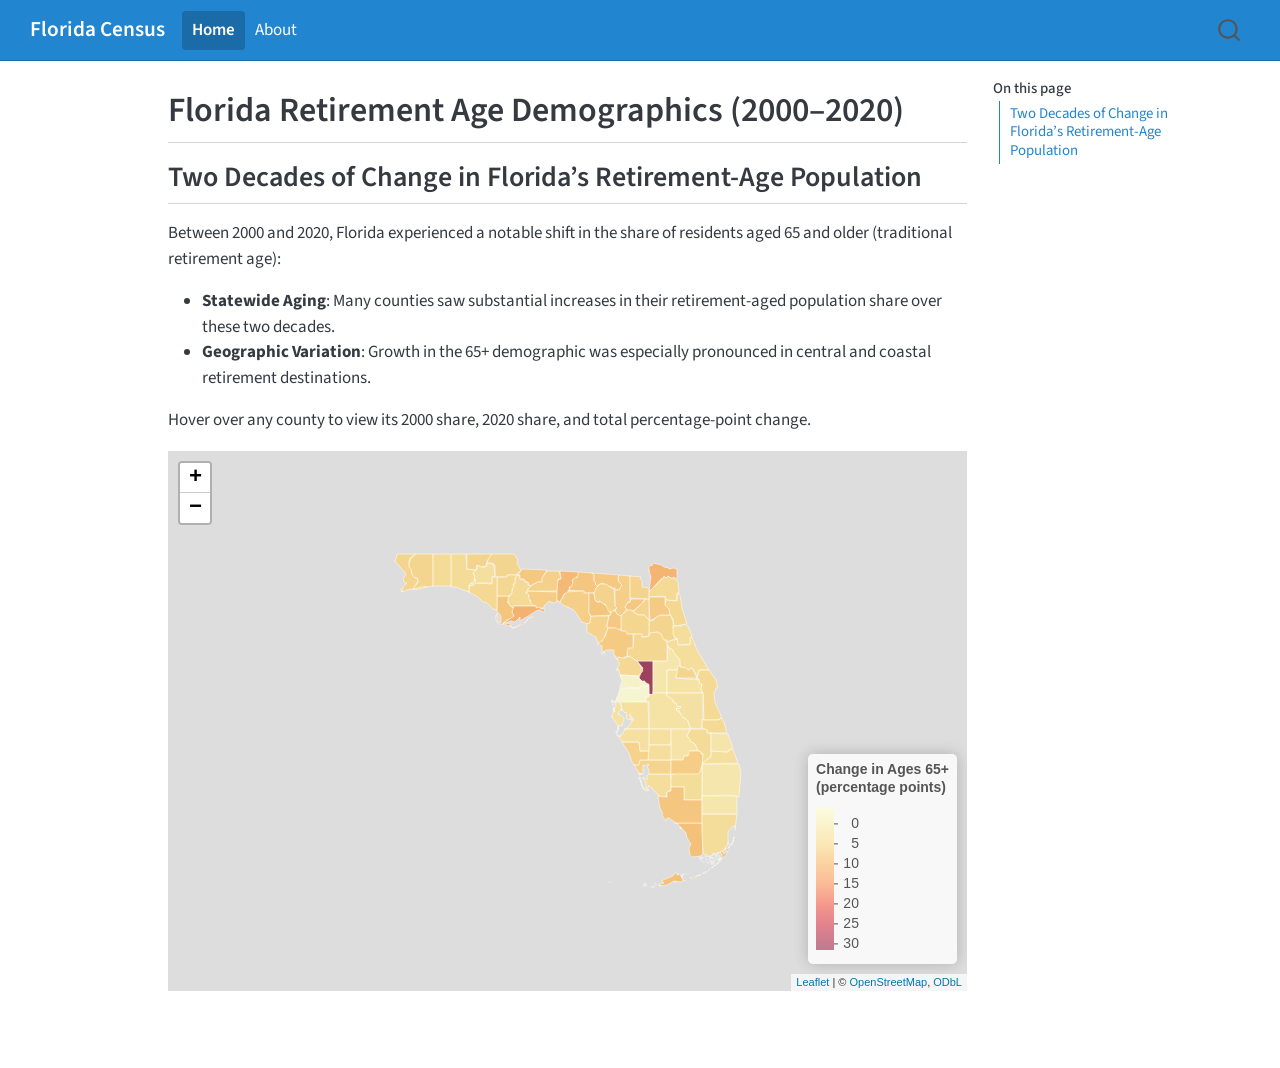
